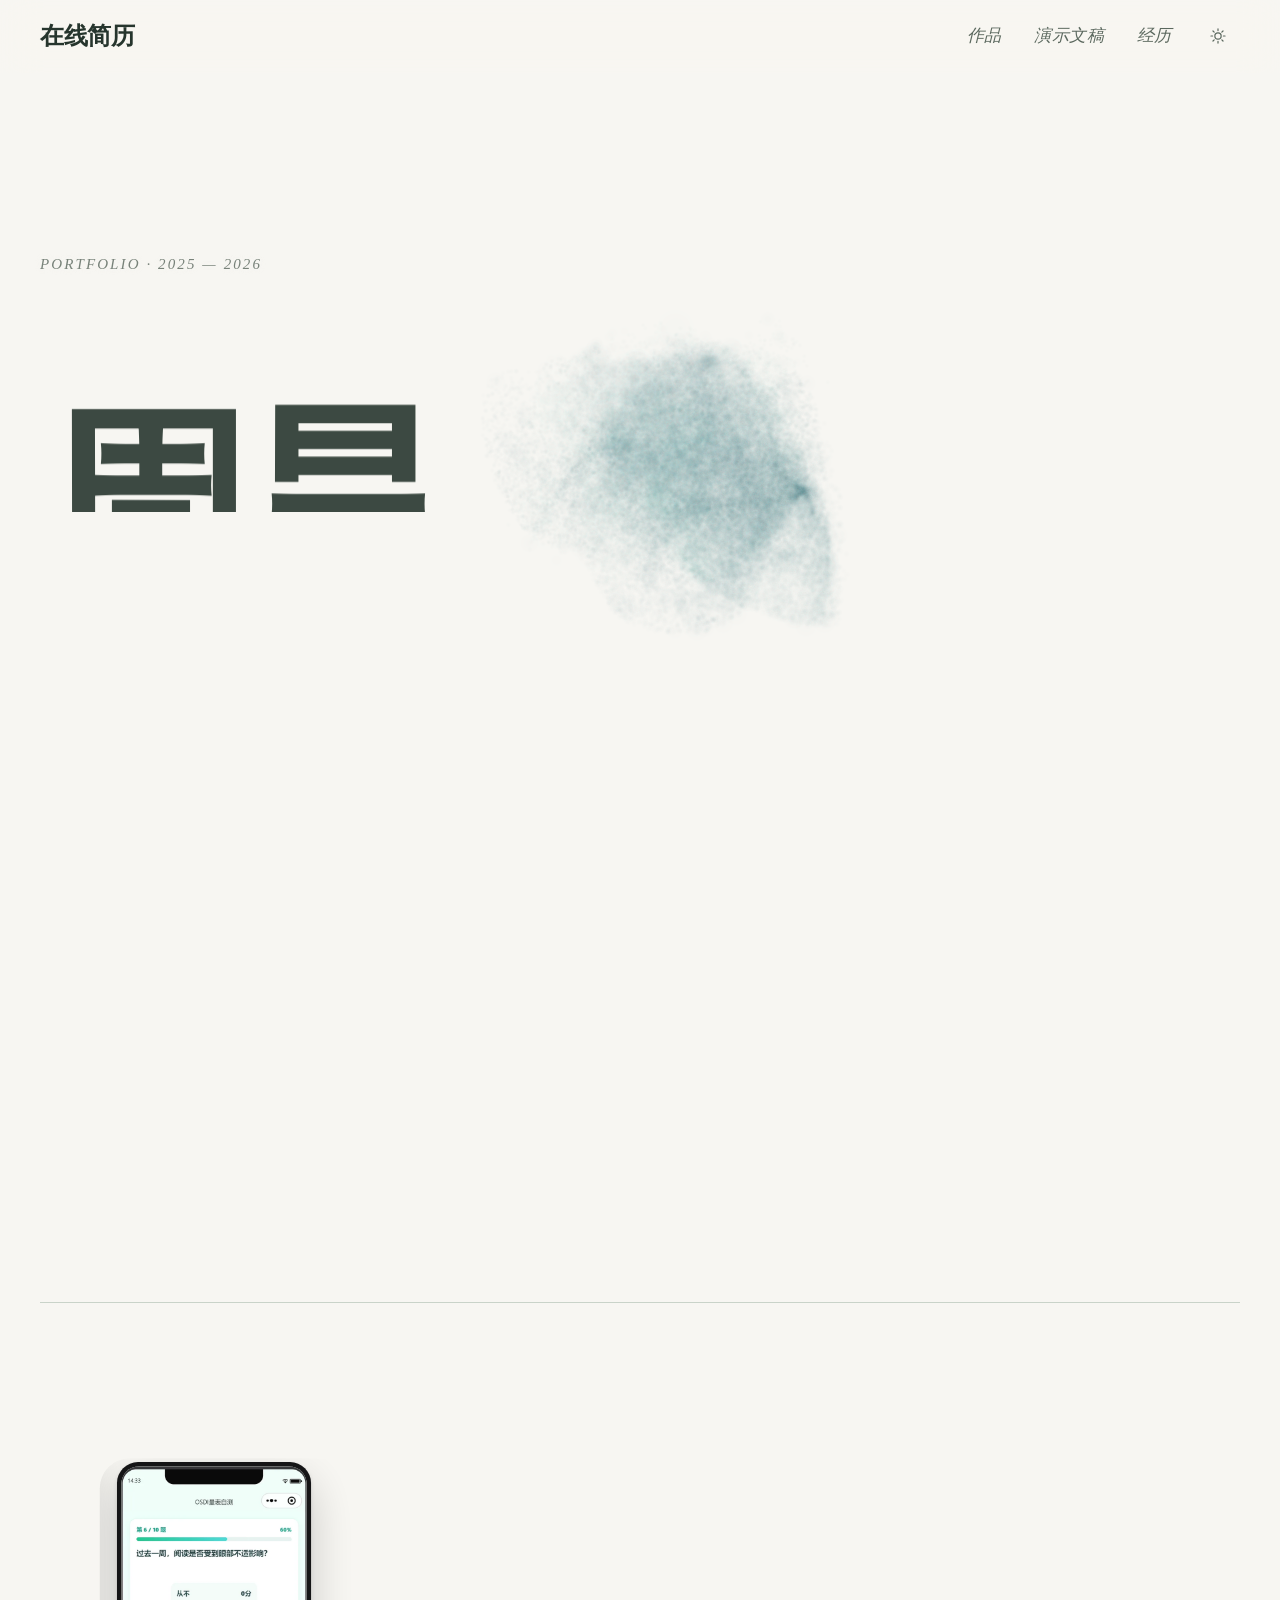
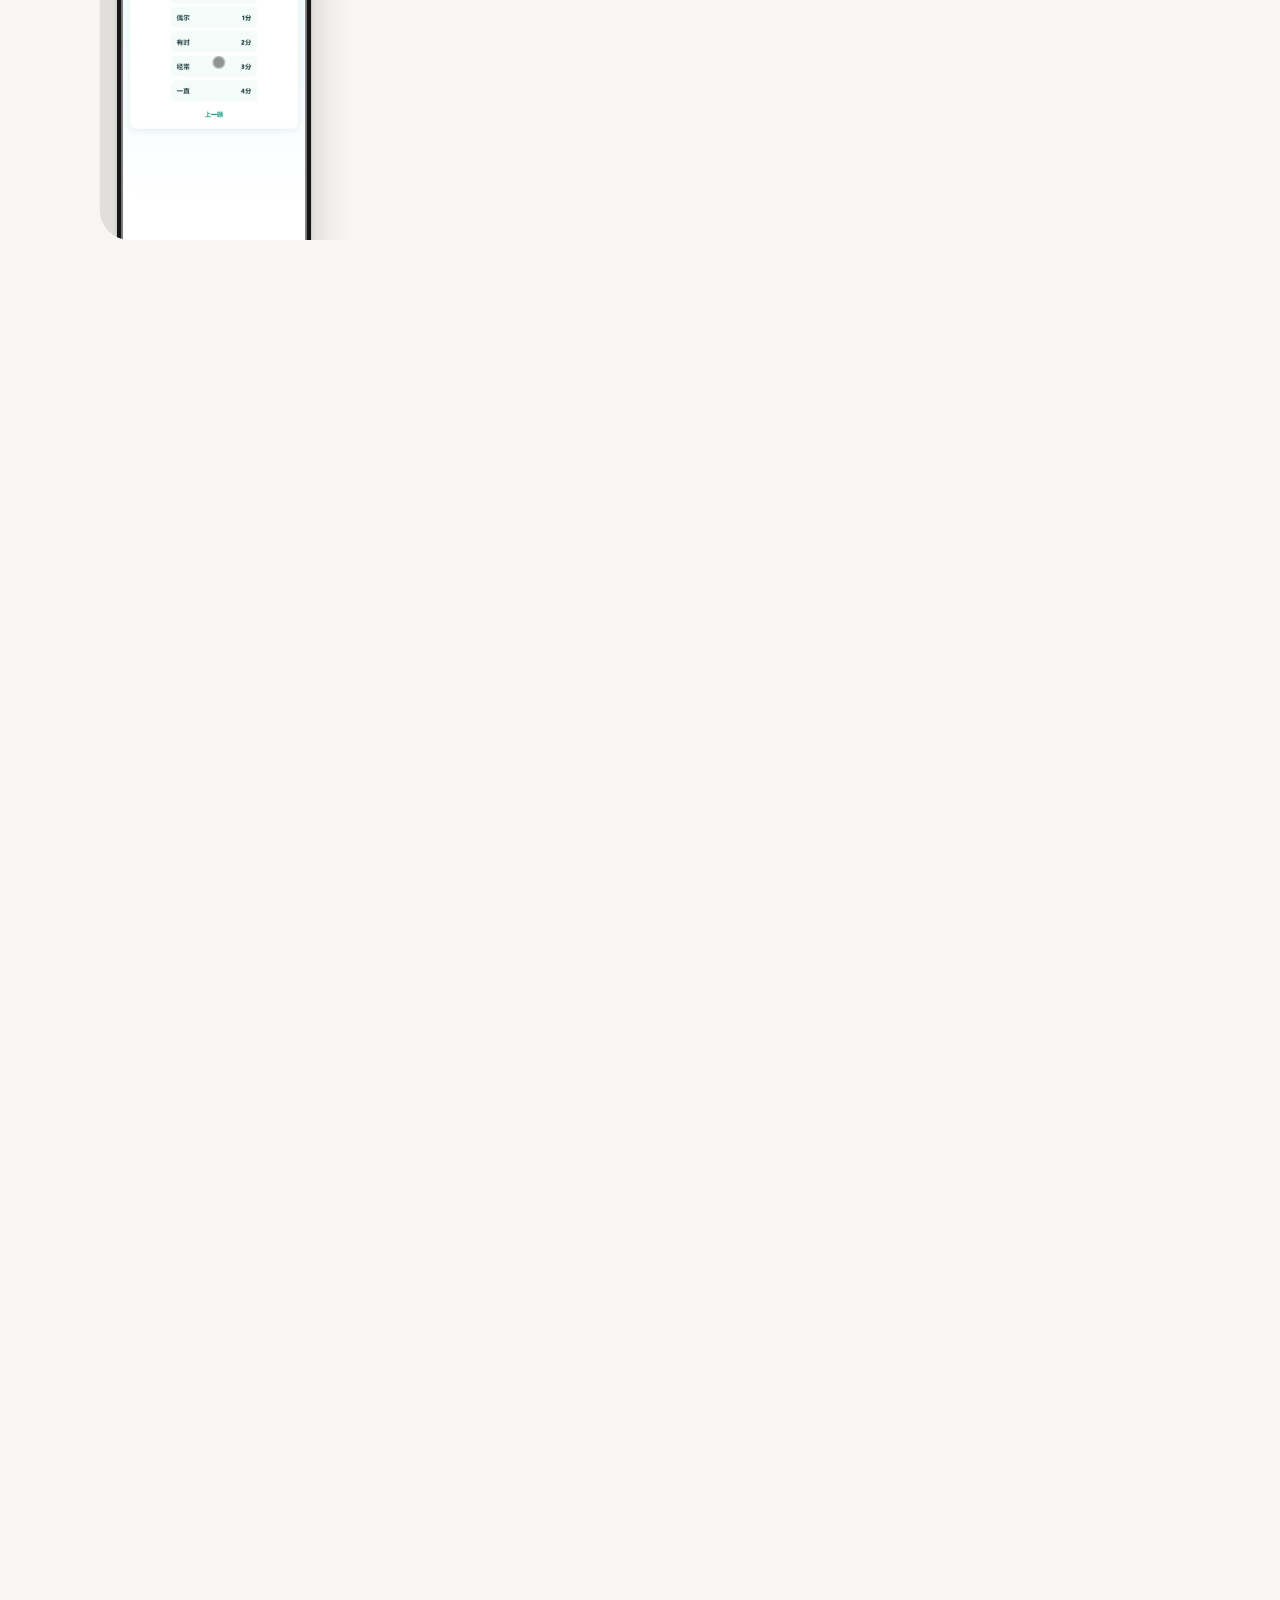
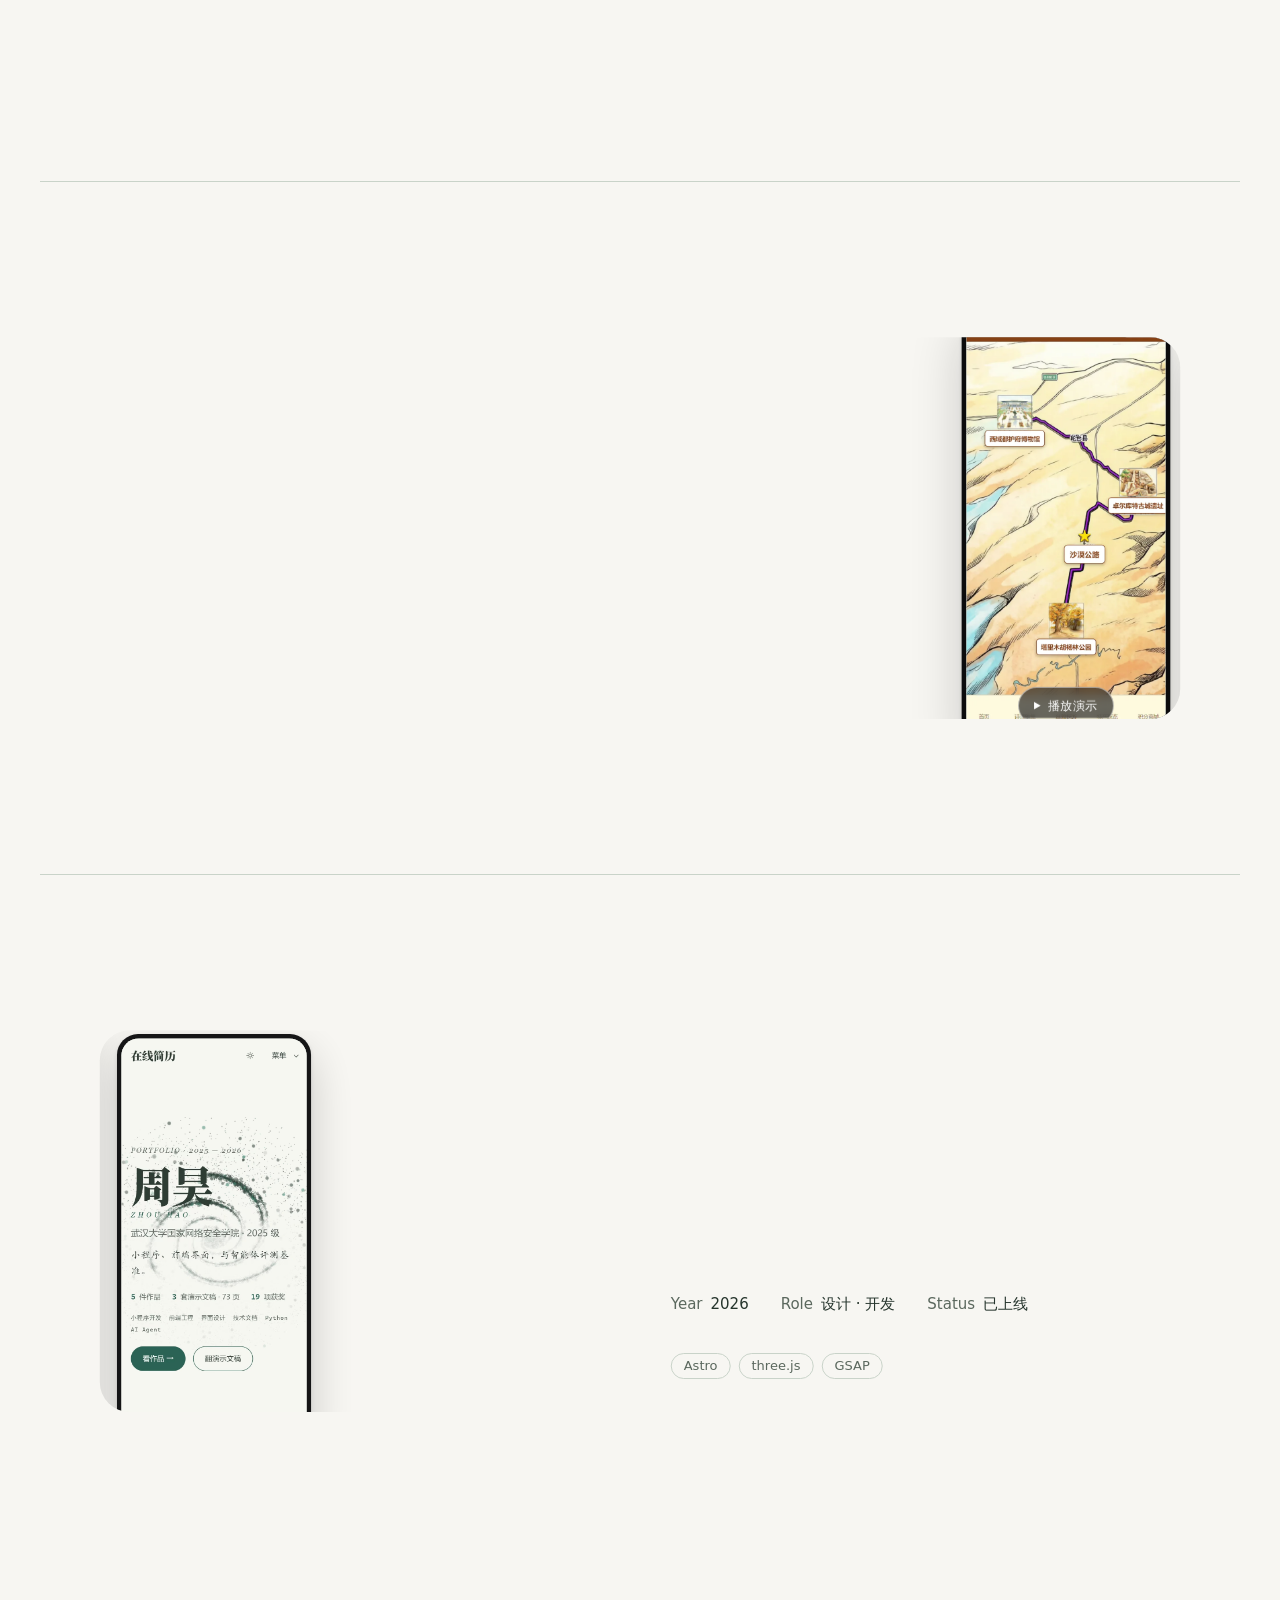
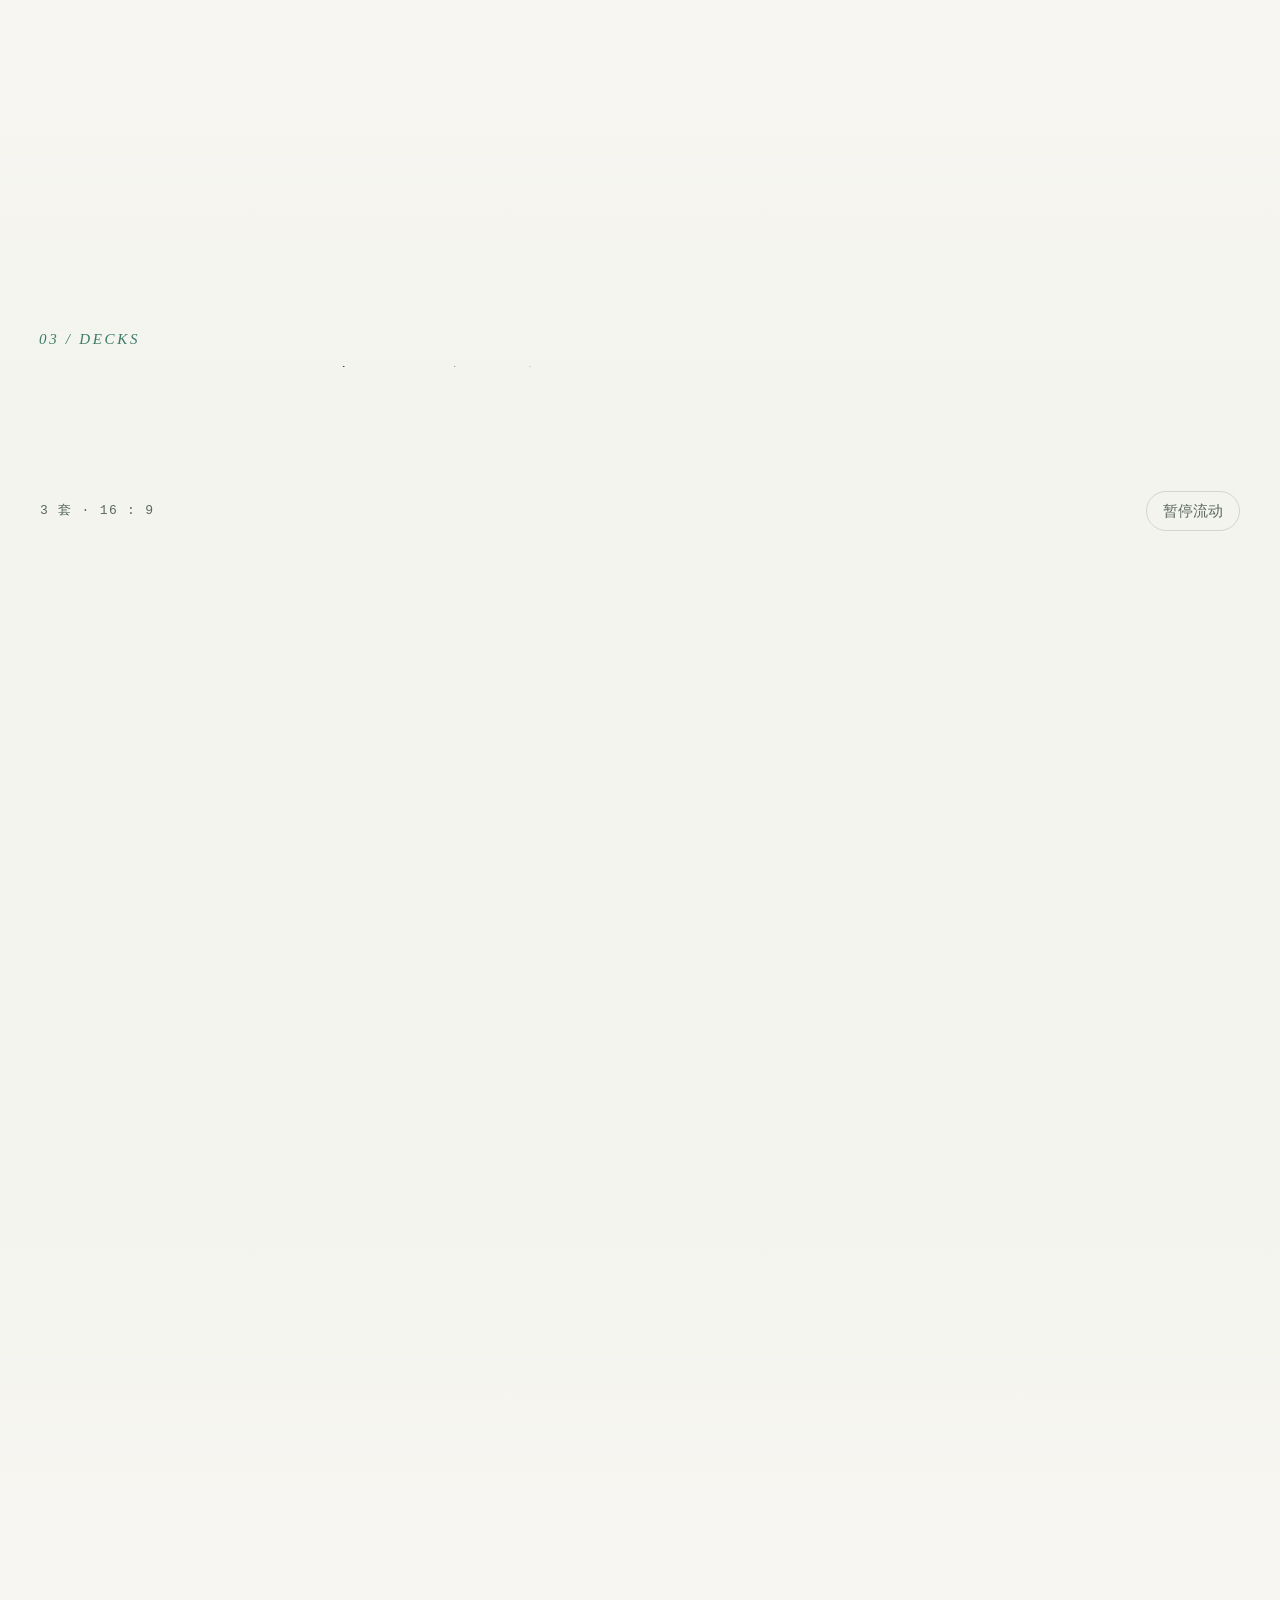
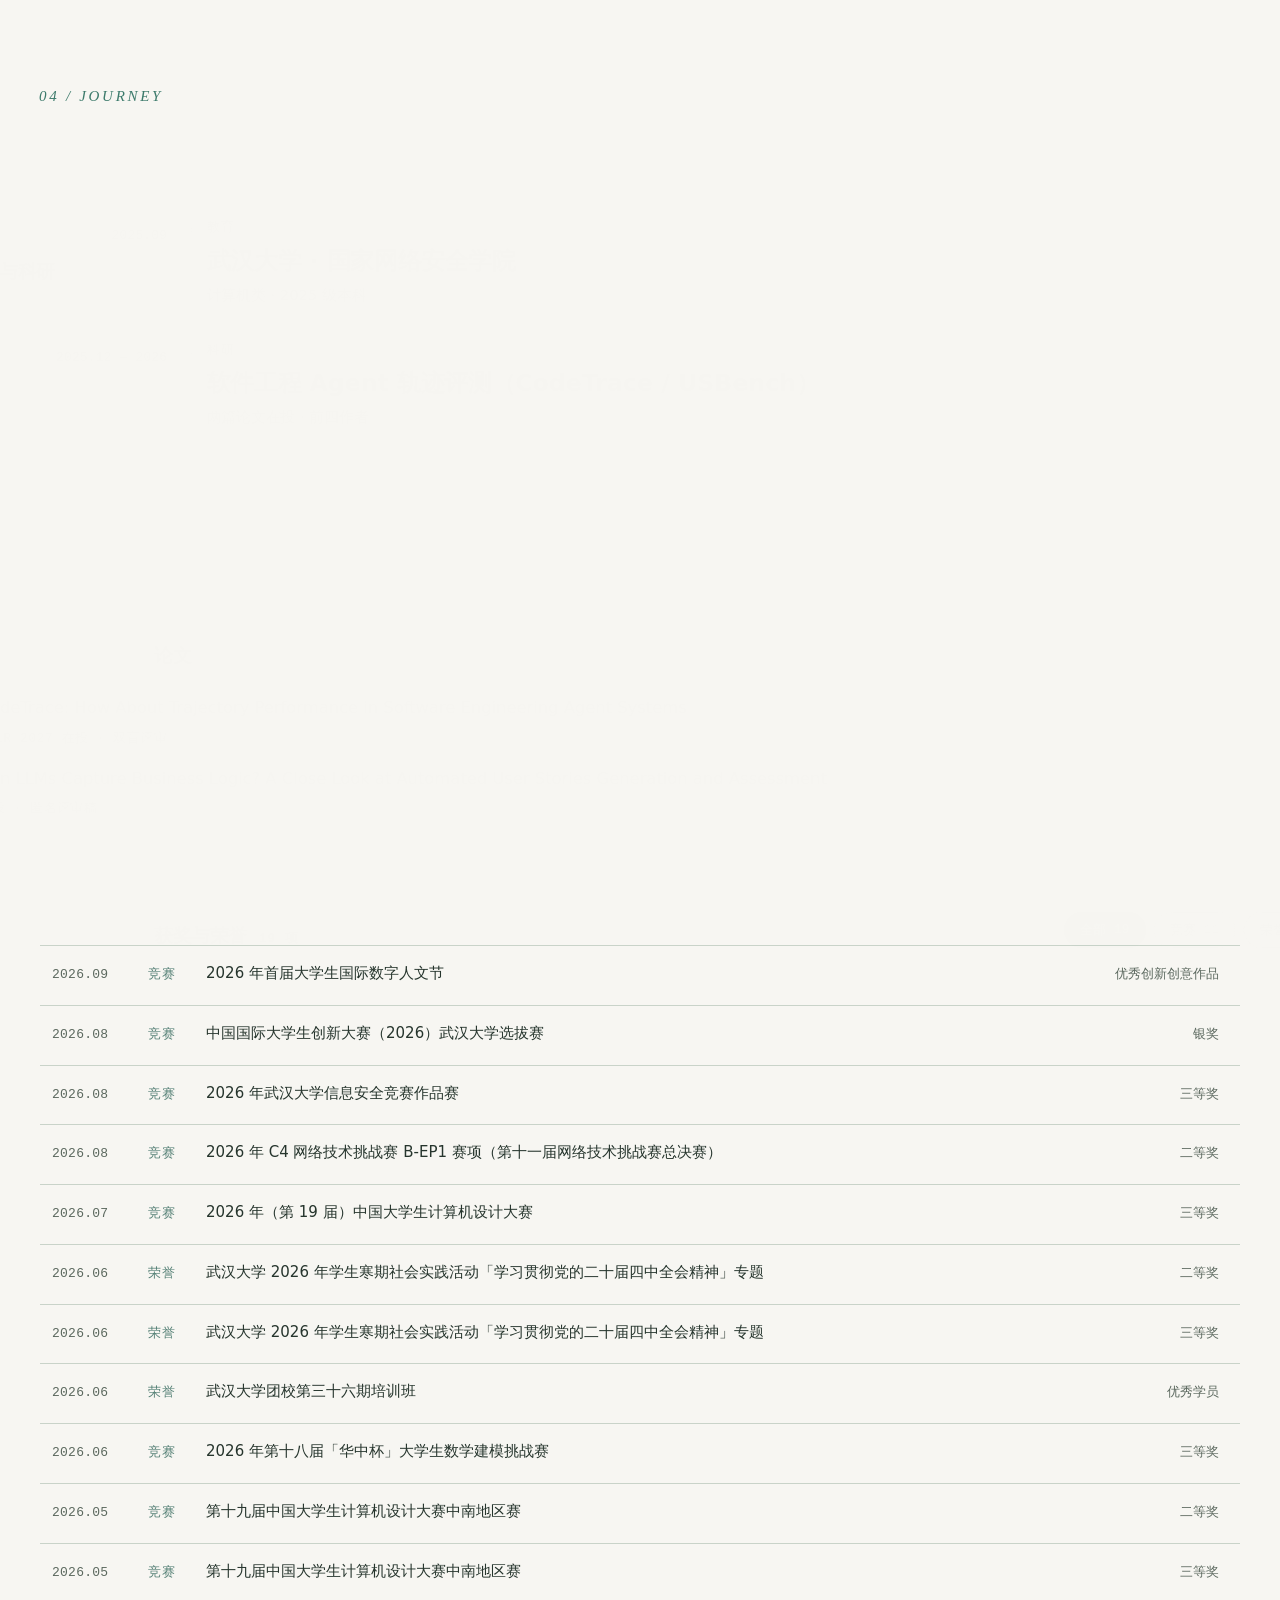
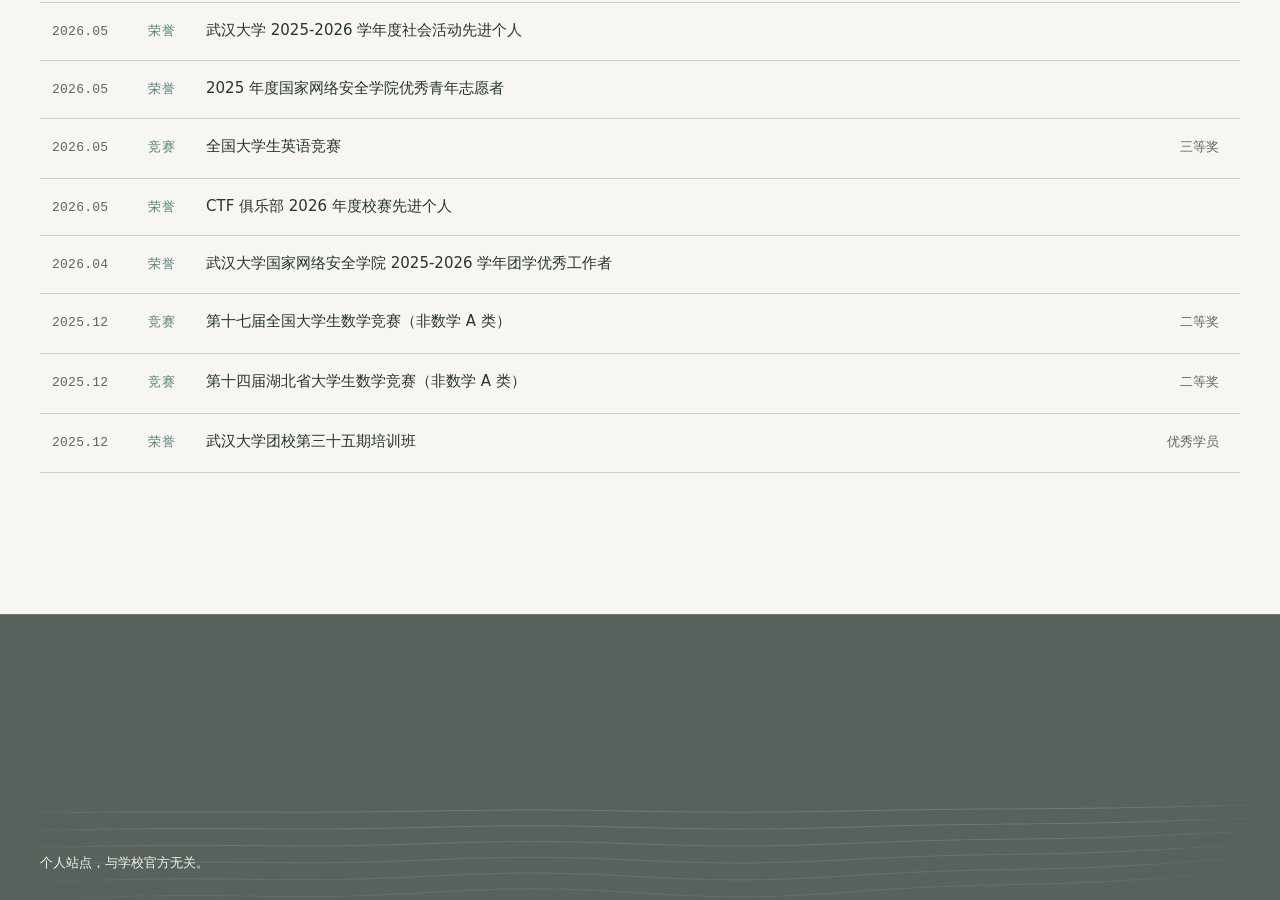
==== index.html @ a6655267 "部署 zhou-hao52.github.io" ====
<!DOCTYPE html><html lang="zh-CN"><head><meta charset="UTF-8"><meta name="viewport" content="width=device-width,initial-scale=1"><meta name="theme-color" id="theme-color" content="#F7F6F2"><!-- 浅色/深色：在样式表生效前把 data-mode 写到 <html> 上，首帧即正确，避免白闪。
     没有手动选择过就跟随系统偏好；选择结果由 src/scripts/theme.ts 写入 localStorage。 --><script>
(function () {
  var d = document.documentElement, KEY = 'portfolio:mode', m = null;
  try { m = localStorage.getItem(KEY); } catch (e) {}
  if (m !== 'light' && m !== 'dark') {
    m = (window.matchMedia && matchMedia('(prefers-color-scheme: dark)').matches) ? 'dark' : 'light';
    d.setAttribute('data-mode-auto', '');
  }
  d.dataset.mode = m;
  d.style.colorScheme = m;
  d.style.backgroundColor = m === 'dark' ? '#0b1120' : '#F7F6F2';
  var t = document.getElementById('theme-color');
  if (t) t.setAttribute('content', m === 'dark' ? '#0b1120' : '#F7F6F2');
})();
</script><title>周昊 · Zhou Hao — 在线简历</title><meta name="description" content="武汉大学国家网络安全学院 2025 级。微信小程序开发、前端实现与界面设计。"><meta name="robots" content="index, follow"><link rel="canonical" href="https://zhou-hao52.github.io/"><meta property="og:type" content="website"><meta property="og:title" content="周昊 · Zhou Hao — 在线简历"><meta property="og:description" content="武汉大学国家网络安全学院 2025 级。微信小程序开发、前端实现与界面设计。"><meta property="og:locale" content="zh_CN"><meta property="og:site_name" content="周昊 · Zhou Hao"><meta property="og:url" content="https://zhou-hao52.github.io/"><meta property="og:image" content="https://zhou-hao52.github.io/og.png"><meta property="og:image:width" content="1200"><meta property="og:image:height" content="630"><meta name="twitter:card" content="summary_large_image"><!-- 渐进增强把关：只有支持 IntersectionObserver 且未开启减少动画时才加 .js；面纱每会话只出现一次，
     4 秒内动效仍未接管就整体撤销，保证页面永远是可读文档。 --><script>
(function (d, w) {
  var r = w.matchMedia && w.matchMedia('(prefers-reduced-motion: reduce)').matches;
  if (r || typeof w.IntersectionObserver !== 'function') return;
  var h = d.documentElement;
  h.classList.add('js');
  try { if (!sessionStorage.getItem('portfolio:entered')) h.classList.add('gate'); } catch (e) {}
  setTimeout(function () { if (!h.hasAttribute('data-motion')) h.classList.remove('js', 'gate'); }, 4000);
})(document, window);
</script><link rel="icon" href="/favicon.svg?v=2" type="image/svg+xml"><link rel="stylesheet" href="/assets/index.BJKItWZT.css"></head><body data-scene="home"><canvas id="scene" aria-hidden="true"></canvas><div class="curtain" aria-hidden="true"></div><div class="progress-bar" aria-hidden="true"></div><div class="gate-veil" role="status" aria-label="正在载入"><div class="gate-inner"><p class="gate-mark">周昊</p><p class="gate-line">武汉大学国家网络安全学院</p><div class="gate-bar" aria-hidden="true"><i></i></div><p class="gate-pct" aria-hidden="true"><span>0</span>%</p></div></div><a class="skip-link" href="#main">跳到正文</a><header class="site-header"><div class="wrap header-inner"><a class="brand" href="/" aria-label="在线简历 · 首页"><strong>在线简历</strong></a><div class="header-tools"><nav class="desktop-nav" aria-label="主导航"><a class="nav-link" href="#works">作品</a><a class="nav-link" href="#decks">演示文稿</a><a class="nav-link" href="#journey">经历</a></nav><button class="mode-toggle" type="button" data-mode-toggle aria-pressed="false" aria-label="深色模式" title="切换浅色 / 深色"><svg class="i-sun" viewBox="0 0 24 24" width="18" height="18" aria-hidden="true" fill="none" stroke="currentColor" stroke-width="1.6" stroke-linecap="round"><circle cx="12" cy="12" r="4.2"></circle><path d="M12 2.6v2.2M12 19.2v2.2M2.6 12h2.2M19.2 12h2.2M5.3 5.3l1.6 1.6M17.1 17.1l1.6 1.6M18.7 5.3l-1.6 1.6M6.9 17.1l-1.6 1.6"></path></svg><svg class="i-moon" viewBox="0 0 24 24" width="18" height="18" aria-hidden="true" fill="none" stroke="currentColor" stroke-width="1.6" stroke-linejoin="round"><path d="M20 14.4A8.4 8.4 0 0 1 9.6 4a8.4 8.4 0 1 0 10.4 10.4Z"></path></svg></button><details class="mobile-menu"><summary>菜单<span class="caret" aria-hidden="true"></span></summary><nav aria-label="移动导航"><a class="nav-link" href="#works">作品</a><a class="nav-link" href="#decks">演示文稿</a><a class="nav-link" href="#journey">经历</a></nav></details></div></div></header><main id="main"><section class="hero" id="top" aria-label="首屏" data-astro-cid-lcdefpme><div class="wrap hero-inner" data-astro-cid-lcdefpme><p class="eyebrow" data-hero data-astro-cid-lcdefpme>Portfolio · 2025 — 2026</p><h1 class="mega" data-astro-cid-lcdefpme><span class="mega-line" data-astro-cid-lcdefpme><span class="mega-name" data-astro-cid-lcdefpme>周昊</span></span><span class="mega-en" data-astro-cid-lcdefpme>ZHOU HAO</span></h1><p class="hero-lead" data-hero data-astro-cid-lcdefpme>武汉大学国家网络安全学院 · 2025 级</p><p class="hero-tagline" data-split data-hero data-astro-cid-lcdefpme>小程序、前端界面，与智能体评测基准。</p><ul class="hero-facts" data-hero data-astro-cid-lcdefpme><li data-astro-cid-lcdefpme><span class="mono" data-astro-cid-lcdefpme>5</span> 件作品</li><li data-astro-cid-lcdefpme><span class="mono" data-astro-cid-lcdefpme>3</span> 套演示文稿 · 73 页</li><li data-astro-cid-lcdefpme><span class="mono" data-astro-cid-lcdefpme>19</span> 项获奖</li></ul><p class="hero-stack mono" data-hero data-astro-cid-lcdefpme><span data-astro-cid-lcdefpme>小程序开发</span><span data-astro-cid-lcdefpme>前端工程</span><span data-astro-cid-lcdefpme>界面设计</span><span data-astro-cid-lcdefpme>技术文档</span><span data-astro-cid-lcdefpme>Python</span><span data-astro-cid-lcdefpme>AI Agent</span></p><div class="hero-actions" data-hero data-astro-cid-lcdefpme><a class="button primary" href="#works" data-magnet data-astro-cid-lcdefpme><span class="mag-in" data-astro-cid-lcdefpme>看作品 →</span></a><a class="button secondary" href="#decks" data-magnet data-astro-cid-lcdefpme><span class="mag-in" data-astro-cid-lcdefpme>翻演示文稿</span></a></div></div><p class="scroll-cue" data-hero aria-hidden="true" data-astro-cid-lcdefpme><span class="mono" data-astro-cid-lcdefpme>SCROLL</span> · 向下</p></section><section class="chapter" id="works" aria-labelledby="works-title" data-astro-cid-lcdefpme><div class="wrap" data-astro-cid-lcdefpme><header class="sec-head" data-astro-cid-lcdefpme><span class="idx" data-astro-cid-lcdefpme>02 / SELECTED WORKS</span><div data-astro-cid-lcdefpme><h2 id="works-title" data-split data-astro-cid-lcdefpme>项目<span class="accent" data-astro-cid-lcdefpme>实践</span></h2><p class="sec-lead" data-astro-cid-lcdefpme>四款微信小程序与一个在线简历站点，覆盖医疗、人文、文旅与前端工程。</p></div></header><div class="works-stage" data-astro-cid-lcdefpme><ol class="work-list" data-astro-cid-lcdefpme><li class="work-row" data-astro-cid-lcdefpme><div class="work-media" data-mask data-tilt data-astro-cid-lcdefpme><div class="phones" data-astro-cid-lcdefpme><div class="phone" data-phone data-astro-cid-lcdefpme><div class="scr" data-astro-cid-lcdefpme><video preload="none" playsinline muted loop poster="/video/ganyan.poster.webp" width="540" height="960" aria-label="智诊干眼 演示视频" data-astro-cid-lcdefpme><source src="/video/ganyan.mp4" type="video/mp4" data-astro-cid-lcdefpme></video><button class="play" type="button" data-play data-astro-cid-lcdefpme><span class="tri" aria-hidden="true" data-astro-cid-lcdefpme></span>播放演示</button></div></div><div class="phone p2" aria-hidden="true" data-astro-cid-lcdefpme><div class="scr" data-astro-cid-lcdefpme><img src="/video/ganyan.poster-b.webp" alt="" width="540" height="960" loading="lazy" decoding="async" data-astro-cid-lcdefpme></div></div></div></div><div class="work-body" data-astro-cid-lcdefpme><p class="work-num mono" data-astro-cid-lcdefpme>01 <span class="muted" data-astro-cid-lcdefpme>/ 05</span></p><h3 class="work-title" data-astro-cid-lcdefpme>智诊干眼<span class="en" data-astro-cid-lcdefpme>Dry Eye</span></h3><p class="work-sum" data-astro-cid-lcdefpme>面向干眼症自查的微信小程序：将临床量表拆成分步问答，答完生成评估报告与用眼建议。</p><dl class="work-meta" data-astro-cid-lcdefpme><div data-astro-cid-lcdefpme><dt data-astro-cid-lcdefpme>Year</dt><dd data-astro-cid-lcdefpme>2026</dd></div><div data-astro-cid-lcdefpme><dt data-astro-cid-lcdefpme>Role</dt><dd data-astro-cid-lcdefpme>小程序开发 · 界面设计</dd></div><div data-astro-cid-lcdefpme><dt data-astro-cid-lcdefpme>Status</dt><dd data-astro-cid-lcdefpme>未公开</dd></div></dl><ul class="work-tags" data-astro-cid-lcdefpme><li data-astro-cid-lcdefpme><span class="chip" data-astro-cid-lcdefpme>微信小程序</span></li><li data-astro-cid-lcdefpme><span class="chip" data-astro-cid-lcdefpme>WXML / WXSS</span></li><li data-astro-cid-lcdefpme><span class="chip" data-astro-cid-lcdefpme>AI 问诊</span></li></ul></div></li><li class="work-row" data-astro-cid-lcdefpme><div class="work-media" data-mask data-tilt data-astro-cid-lcdefpme><div class="phones" data-astro-cid-lcdefpme><div class="phone" data-phone data-astro-cid-lcdefpme><div class="scr" data-astro-cid-lcdefpme><video preload="none" playsinline muted loop poster="/video/konghou.poster.webp" width="540" height="960" aria-label="诗乐共生 演示视频" data-astro-cid-lcdefpme><source src="/video/konghou.mp4" type="video/mp4" data-astro-cid-lcdefpme></video><button class="play" type="button" data-play data-astro-cid-lcdefpme><span class="tri" aria-hidden="true" data-astro-cid-lcdefpme></span>播放演示</button></div></div><div class="phone p2" aria-hidden="true" data-astro-cid-lcdefpme><div class="scr" data-astro-cid-lcdefpme><img src="/video/konghou.poster-b.webp" alt="" width="540" height="960" loading="lazy" decoding="async" data-astro-cid-lcdefpme></div></div></div></div><div class="work-body" data-astro-cid-lcdefpme><p class="work-num mono" data-astro-cid-lcdefpme>02 <span class="muted" data-astro-cid-lcdefpme>/ 05</span></p><h3 class="work-title" data-astro-cid-lcdefpme>诗乐共生<span class="en" data-astro-cid-lcdefpme>Poetry &amp; Music</span></h3><p class="work-sum" data-astro-cid-lcdefpme>以《李凭箜篌引》为文本对象的数字人文小程序：全诗逐句注解、箜篌音色试听与配图，按阅读节奏分段呈现。</p><dl class="work-meta" data-astro-cid-lcdefpme><div data-astro-cid-lcdefpme><dt data-astro-cid-lcdefpme>Year</dt><dd data-astro-cid-lcdefpme>2026</dd></div><div data-astro-cid-lcdefpme><dt data-astro-cid-lcdefpme>Role</dt><dd data-astro-cid-lcdefpme>小程序开发 · 视觉设计</dd></div><div data-astro-cid-lcdefpme><dt data-astro-cid-lcdefpme>Status</dt><dd data-astro-cid-lcdefpme>未公开</dd></div></dl><ul class="work-tags" data-astro-cid-lcdefpme><li data-astro-cid-lcdefpme><span class="chip" data-astro-cid-lcdefpme>微信小程序</span></li><li data-astro-cid-lcdefpme><span class="chip" data-astro-cid-lcdefpme>WXML / WXSS</span></li><li data-astro-cid-lcdefpme><span class="chip" data-astro-cid-lcdefpme>音频与插画</span></li></ul></div></li><li class="work-row" data-astro-cid-lcdefpme><div class="work-media" data-mask data-tilt data-astro-cid-lcdefpme><div class="phones" data-astro-cid-lcdefpme><div class="phone" data-phone data-astro-cid-lcdefpme><div class="scr" data-astro-cid-lcdefpme><video preload="none" playsinline muted loop poster="/video/xiake.poster.webp" width="540" height="960" aria-label="霞客同行 演示视频" data-astro-cid-lcdefpme><source src="/video/xiake.mp4" type="video/mp4" data-astro-cid-lcdefpme></video><button class="play" type="button" data-play data-astro-cid-lcdefpme><span class="tri" aria-hidden="true" data-astro-cid-lcdefpme></span>播放演示</button></div></div><div class="phone p2" aria-hidden="true" data-astro-cid-lcdefpme><div class="scr" data-astro-cid-lcdefpme><img src="/video/xiake.poster-b.webp" alt="" width="540" height="960" loading="lazy" decoding="async" data-astro-cid-lcdefpme></div></div></div></div><div class="work-body" data-astro-cid-lcdefpme><p class="work-num mono" data-astro-cid-lcdefpme>03 <span class="muted" data-astro-cid-lcdefpme>/ 05</span></p><h3 class="work-title" data-astro-cid-lcdefpme>霞客同行<span class="en" data-astro-cid-lcdefpme>Xiake</span></h3><p class="work-sum" data-astro-cid-lcdefpme>徐霞客行迹的地图化整理：将游记中的地点与路线落到地图上，支持按行程浏览原文并记录到访。</p><dl class="work-meta" data-astro-cid-lcdefpme><div data-astro-cid-lcdefpme><dt data-astro-cid-lcdefpme>Year</dt><dd data-astro-cid-lcdefpme>2026</dd></div><div data-astro-cid-lcdefpme><dt data-astro-cid-lcdefpme>Role</dt><dd data-astro-cid-lcdefpme>小程序开发 · 地图与内容结构</dd></div><div data-astro-cid-lcdefpme><dt data-astro-cid-lcdefpme>Status</dt><dd data-astro-cid-lcdefpme>未公开</dd></div></dl><ul class="work-tags" data-astro-cid-lcdefpme><li data-astro-cid-lcdefpme><span class="chip" data-astro-cid-lcdefpme>微信小程序</span></li><li data-astro-cid-lcdefpme><span class="chip" data-astro-cid-lcdefpme>地图组件</span></li><li data-astro-cid-lcdefpme><span class="chip" data-astro-cid-lcdefpme>内容结构化</span></li></ul></div></li><li class="work-row" data-astro-cid-lcdefpme><div class="work-media" data-mask data-tilt data-astro-cid-lcdefpme><div class="phones" data-astro-cid-lcdefpme><div class="phone" data-phone data-astro-cid-lcdefpme><div class="scr" data-astro-cid-lcdefpme><video preload="none" playsinline muted loop poster="/video/luntai.poster.webp" width="540" height="960" aria-label="丝路轮台 演示视频" data-astro-cid-lcdefpme><source src="/video/luntai.mp4" type="video/mp4" data-astro-cid-lcdefpme></video><button class="play" type="button" data-play data-astro-cid-lcdefpme><span class="tri" aria-hidden="true" data-astro-cid-lcdefpme></span>播放演示</button></div></div><div class="phone p2" aria-hidden="true" data-astro-cid-lcdefpme><div class="scr" data-astro-cid-lcdefpme><img src="/video/luntai.poster-b.webp" alt="" width="540" height="960" loading="lazy" decoding="async" data-astro-cid-lcdefpme></div></div></div></div><div class="work-body" data-astro-cid-lcdefpme><p class="work-num mono" data-astro-cid-lcdefpme>04 <span class="muted" data-astro-cid-lcdefpme>/ 05</span></p><h3 class="work-title" data-astro-cid-lcdefpme>丝路轮台<span class="en" data-astro-cid-lcdefpme>Silk Road Luntai</span></h3><p class="work-sum" data-astro-cid-lcdefpme>胡杨林景区导览小程序：服务区、游览路线与本地物产收在同一个入口，按到访场景组织信息。</p><dl class="work-meta" data-astro-cid-lcdefpme><div data-astro-cid-lcdefpme><dt data-astro-cid-lcdefpme>Year</dt><dd data-astro-cid-lcdefpme>2026</dd></div><div data-astro-cid-lcdefpme><dt data-astro-cid-lcdefpme>Role</dt><dd data-astro-cid-lcdefpme>小程序开发 · 界面设计</dd></div><div data-astro-cid-lcdefpme><dt data-astro-cid-lcdefpme>Status</dt><dd data-astro-cid-lcdefpme>未公开</dd></div></dl><ul class="work-tags" data-astro-cid-lcdefpme><li data-astro-cid-lcdefpme><span class="chip" data-astro-cid-lcdefpme>微信小程序</span></li><li data-astro-cid-lcdefpme><span class="chip" data-astro-cid-lcdefpme>WXML / WXSS</span></li><li data-astro-cid-lcdefpme><span class="chip" data-astro-cid-lcdefpme>导览交互</span></li></ul></div></li><li class="work-row" data-astro-cid-lcdefpme><div class="work-media" data-mask data-tilt data-astro-cid-lcdefpme><div class="phones" data-astro-cid-lcdefpme><div class="phone" data-phone data-astro-cid-lcdefpme><div class="scr" data-astro-cid-lcdefpme><picture class="shot shot-dark" data-astro-cid-lcdefpme><source type="image/avif" srcset="/img/works/portfolio-dark-640.avif?v=2 640w, /img/works/portfolio-dark-1200.avif?v=2 1200w" sizes="(max-width:900px) 60vw, 26vw" data-astro-cid-lcdefpme><img src="/img/works/portfolio-dark-1200.webp?v=2" alt="本站首屏截图（深色）" width="780" height="1688" loading="lazy" decoding="async" data-astro-cid-lcdefpme></picture><picture class="shot shot-light" aria-hidden="true" data-astro-cid-lcdefpme><source type="image/avif" srcset="/img/works/portfolio-light-640.avif?v=2 640w, /img/works/portfolio-light-1200.avif?v=2 1200w" sizes="(max-width:900px) 60vw, 26vw" data-astro-cid-lcdefpme><img src="/img/works/portfolio-light-1200.webp?v=2" alt="" width="780" height="1688" loading="lazy" decoding="async" data-astro-cid-lcdefpme></picture></div></div><div class="phone p2" aria-hidden="true" data-astro-cid-lcdefpme><div class="scr" data-astro-cid-lcdefpme><picture data-astro-cid-lcdefpme><source type="image/avif" srcset="/img/works/portfolio-light-640.avif?v=2 640w, /img/works/portfolio-light-1200.avif?v=2 1200w" sizes="(max-width:900px) 60vw, 26vw" data-astro-cid-lcdefpme><img src="/img/works/portfolio-light-1200.webp?v=2" alt="本站首屏截图（浅色）" width="780" height="1688" loading="lazy" decoding="async" data-astro-cid-lcdefpme></picture></div></div></div></div><div class="work-body" data-astro-cid-lcdefpme><p class="work-num mono" data-astro-cid-lcdefpme>05 <span class="muted" data-astro-cid-lcdefpme>/ 05</span></p><h3 class="work-title" data-astro-cid-lcdefpme>本站<span class="en" data-astro-cid-lcdefpme>This Site</span></h3><p class="work-sum" data-astro-cid-lcdefpme>个人在线简历站点：以 WebGL 粒子场为背景，滚动驱动章节形态，提供浅色与深色两套主题。</p><dl class="work-meta" data-astro-cid-lcdefpme><div data-astro-cid-lcdefpme><dt data-astro-cid-lcdefpme>Year</dt><dd data-astro-cid-lcdefpme>2026</dd></div><div data-astro-cid-lcdefpme><dt data-astro-cid-lcdefpme>Role</dt><dd data-astro-cid-lcdefpme>设计 · 开发</dd></div><div data-astro-cid-lcdefpme><dt data-astro-cid-lcdefpme>Status</dt><dd data-astro-cid-lcdefpme>已上线</dd></div></dl><ul class="work-tags" data-astro-cid-lcdefpme><li data-astro-cid-lcdefpme><span class="chip" data-astro-cid-lcdefpme>Astro</span></li><li data-astro-cid-lcdefpme><span class="chip" data-astro-cid-lcdefpme>three.js</span></li><li data-astro-cid-lcdefpme><span class="chip" data-astro-cid-lcdefpme>GSAP</span></li></ul></div></li></ol></div></div></section><section class="chapter chapter-tint" id="decks" aria-labelledby="decks-title" data-astro-cid-lcdefpme><div class="wrap" data-astro-cid-lcdefpme><header class="sec-head" data-astro-cid-lcdefpme><span class="idx" data-astro-cid-lcdefpme>03 / DECKS</span><div data-astro-cid-lcdefpme><h2 id="decks-title" data-split data-astro-cid-lcdefpme>演示<span class="accent" data-astro-cid-lcdefpme>文稿</span></h2><p class="sec-lead" data-astro-cid-lcdefpme>竞赛答辩、项目申报与课程展示，三套共 73 页。</p></div></header></div><div class="mq-toolbar" data-astro-cid-fxy4fcd3><div class="wrap" data-astro-cid-fxy4fcd3><p class="mq-total mono" data-astro-cid-fxy4fcd3>3 套 · 16 : 9</p><button class="mq-pause" type="button" data-mq-pause aria-pressed="false" data-astro-cid-fxy4fcd3>暂停流动</button></div></div><div class="deck-marquee" data-marquee data-astro-cid-fxy4fcd3><div class="mq-row" data-dir="fwd" style="--n:17" data-astro-cid-fxy4fcd3><div class="mq-label" data-astro-cid-fxy4fcd3><div class="wrap" data-astro-cid-fxy4fcd3><span class="mq-title" data-astro-cid-fxy4fcd3>榫卯花都 华韵巡寰</span><span class="mq-en" data-astro-cid-fxy4fcd3>Sunmao</span><span class="mq-count mono" data-astro-cid-fxy4fcd3>17 页</span></div></div><ul class="mq-track" role="list" data-astro-cid-fxy4fcd3><li class="mq-card" data-astro-cid-fxy4fcd3><img src="/decks/sunmao/t/01.webp" alt="榫卯花都 华韵巡寰 第 1 页" width="480" height="270" loading="lazy" decoding="async" fetchpriority="auto" data-astro-cid-fxy4fcd3></li><li class="mq-card" data-astro-cid-fxy4fcd3><img src="/decks/sunmao/t/02.webp" alt="榫卯花都 华韵巡寰 第 2 页" width="480" height="270" loading="lazy" decoding="async" fetchpriority="auto" data-astro-cid-fxy4fcd3></li><li class="mq-card" data-astro-cid-fxy4fcd3><img src="/decks/sunmao/t/03.webp" alt="榫卯花都 华韵巡寰 第 3 页" width="480" height="270" loading="lazy" decoding="async" fetchpriority="auto" data-astro-cid-fxy4fcd3></li><li class="mq-card" data-astro-cid-fxy4fcd3><img src="/decks/sunmao/t/04.webp" alt="榫卯花都 华韵巡寰 第 4 页" width="480" height="270" loading="lazy" decoding="async" fetchpriority="auto" data-astro-cid-fxy4fcd3></li><li class="mq-card" data-astro-cid-fxy4fcd3><img src="/decks/sunmao/t/05.webp" alt="榫卯花都 华韵巡寰 第 5 页" width="480" height="270" loading="lazy" decoding="async" fetchpriority="auto" data-astro-cid-fxy4fcd3></li><li class="mq-card" data-astro-cid-fxy4fcd3><img src="/decks/sunmao/t/06.webp" alt="榫卯花都 华韵巡寰 第 6 页" width="480" height="270" loading="lazy" decoding="async" fetchpriority="auto" data-astro-cid-fxy4fcd3></li><li class="mq-card" data-astro-cid-fxy4fcd3><img src="/decks/sunmao/t/07.webp" alt="榫卯花都 华韵巡寰 第 7 页" width="480" height="270" loading="lazy" decoding="async" fetchpriority="auto" data-astro-cid-fxy4fcd3></li><li class="mq-card" data-astro-cid-fxy4fcd3><img src="/decks/sunmao/t/08.webp" alt="榫卯花都 华韵巡寰 第 8 页" width="480" height="270" loading="lazy" decoding="async" fetchpriority="auto" data-astro-cid-fxy4fcd3></li><li class="mq-card" data-astro-cid-fxy4fcd3><img src="/decks/sunmao/t/09.webp" alt="榫卯花都 华韵巡寰 第 9 页" width="480" height="270" loading="lazy" decoding="async" fetchpriority="auto" data-astro-cid-fxy4fcd3></li><li class="mq-card" data-astro-cid-fxy4fcd3><img src="/decks/sunmao/t/10.webp" alt="榫卯花都 华韵巡寰 第 10 页" width="480" height="270" loading="lazy" decoding="async" fetchpriority="auto" data-astro-cid-fxy4fcd3></li><li class="mq-card" data-astro-cid-fxy4fcd3><img src="/decks/sunmao/t/11.webp" alt="榫卯花都 华韵巡寰 第 11 页" width="480" height="270" loading="lazy" decoding="async" fetchpriority="auto" data-astro-cid-fxy4fcd3></li><li class="mq-card" data-astro-cid-fxy4fcd3><img src="/decks/sunmao/t/12.webp" alt="榫卯花都 华韵巡寰 第 12 页" width="480" height="270" loading="lazy" decoding="async" fetchpriority="auto" data-astro-cid-fxy4fcd3></li><li class="mq-card" data-astro-cid-fxy4fcd3><img src="/decks/sunmao/t/13.webp" alt="榫卯花都 华韵巡寰 第 13 页" width="480" height="270" loading="lazy" decoding="async" fetchpriority="auto" data-astro-cid-fxy4fcd3></li><li class="mq-card" data-astro-cid-fxy4fcd3><img src="/decks/sunmao/t/14.webp" alt="榫卯花都 华韵巡寰 第 14 页" width="480" height="270" loading="lazy" decoding="async" fetchpriority="auto" data-astro-cid-fxy4fcd3></li><li class="mq-card" data-astro-cid-fxy4fcd3><img src="/decks/sunmao/t/15.webp" alt="榫卯花都 华韵巡寰 第 15 页" width="480" height="270" loading="lazy" decoding="async" fetchpriority="auto" data-astro-cid-fxy4fcd3></li><li class="mq-card" data-astro-cid-fxy4fcd3><img src="/decks/sunmao/t/16.webp" alt="榫卯花都 华韵巡寰 第 16 页" width="480" height="270" loading="lazy" decoding="async" fetchpriority="auto" data-astro-cid-fxy4fcd3></li><li class="mq-card" data-astro-cid-fxy4fcd3><img src="/decks/sunmao/t/17.webp" alt="榫卯花都 华韵巡寰 第 17 页" width="480" height="270" loading="lazy" decoding="async" fetchpriority="auto" data-astro-cid-fxy4fcd3></li><li class="mq-card" aria-hidden="true" data-astro-cid-fxy4fcd3><img src="/decks/sunmao/t/01.webp" alt width="480" height="270" loading="lazy" decoding="async" fetchpriority="low" data-astro-cid-fxy4fcd3></li><li class="mq-card" aria-hidden="true" data-astro-cid-fxy4fcd3><img src="/decks/sunmao/t/02.webp" alt width="480" height="270" loading="lazy" decoding="async" fetchpriority="low" data-astro-cid-fxy4fcd3></li><li class="mq-card" aria-hidden="true" data-astro-cid-fxy4fcd3><img src="/decks/sunmao/t/03.webp" alt width="480" height="270" loading="lazy" decoding="async" fetchpriority="low" data-astro-cid-fxy4fcd3></li><li class="mq-card" aria-hidden="true" data-astro-cid-fxy4fcd3><img src="/decks/sunmao/t/04.webp" alt width="480" height="270" loading="lazy" decoding="async" fetchpriority="low" data-astro-cid-fxy4fcd3></li><li class="mq-card" aria-hidden="true" data-astro-cid-fxy4fcd3><img src="/decks/sunmao/t/05.webp" alt width="480" height="270" loading="lazy" decoding="async" fetchpriority="low" data-astro-cid-fxy4fcd3></li><li class="mq-card" aria-hidden="true" data-astro-cid-fxy4fcd3><img src="/decks/sunmao/t/06.webp" alt width="480" height="270" loading="lazy" decoding="async" fetchpriority="low" data-astro-cid-fxy4fcd3></li><li class="mq-card" aria-hidden="true" data-astro-cid-fxy4fcd3><img src="/decks/sunmao/t/07.webp" alt width="480" height="270" loading="lazy" decoding="async" fetchpriority="low" data-astro-cid-fxy4fcd3></li><li class="mq-card" aria-hidden="true" data-astro-cid-fxy4fcd3><img src="/decks/sunmao/t/08.webp" alt width="480" height="270" loading="lazy" decoding="async" fetchpriority="low" data-astro-cid-fxy4fcd3></li><li class="mq-card" aria-hidden="true" data-astro-cid-fxy4fcd3><img src="/decks/sunmao/t/09.webp" alt width="480" height="270" loading="lazy" decoding="async" fetchpriority="low" data-astro-cid-fxy4fcd3></li><li class="mq-card" aria-hidden="true" data-astro-cid-fxy4fcd3><img src="/decks/sunmao/t/10.webp" alt width="480" height="270" loading="lazy" decoding="async" fetchpriority="low" data-astro-cid-fxy4fcd3></li><li class="mq-card" aria-hidden="true" data-astro-cid-fxy4fcd3><img src="/decks/sunmao/t/11.webp" alt width="480" height="270" loading="lazy" decoding="async" fetchpriority="low" data-astro-cid-fxy4fcd3></li><li class="mq-card" aria-hidden="true" data-astro-cid-fxy4fcd3><img src="/decks/sunmao/t/12.webp" alt width="480" height="270" loading="lazy" decoding="async" fetchpriority="low" data-astro-cid-fxy4fcd3></li><li class="mq-card" aria-hidden="true" data-astro-cid-fxy4fcd3><img src="/decks/sunmao/t/13.webp" alt width="480" height="270" loading="lazy" decoding="async" fetchpriority="low" data-astro-cid-fxy4fcd3></li><li class="mq-card" aria-hidden="true" data-astro-cid-fxy4fcd3><img src="/decks/sunmao/t/14.webp" alt width="480" height="270" loading="lazy" decoding="async" fetchpriority="low" data-astro-cid-fxy4fcd3></li><li class="mq-card" aria-hidden="true" data-astro-cid-fxy4fcd3><img src="/decks/sunmao/t/15.webp" alt width="480" height="270" loading="lazy" decoding="async" fetchpriority="low" data-astro-cid-fxy4fcd3></li><li class="mq-card" aria-hidden="true" data-astro-cid-fxy4fcd3><img src="/decks/sunmao/t/16.webp" alt width="480" height="270" loading="lazy" decoding="async" fetchpriority="low" data-astro-cid-fxy4fcd3></li><li class="mq-card" aria-hidden="true" data-astro-cid-fxy4fcd3><img src="/decks/sunmao/t/17.webp" alt width="480" height="270" loading="lazy" decoding="async" fetchpriority="low" data-astro-cid-fxy4fcd3></li></ul></div><div class="mq-row" data-dir="rev" style="--n:19" data-astro-cid-fxy4fcd3><div class="mq-label" data-astro-cid-fxy4fcd3><div class="wrap" data-astro-cid-fxy4fcd3><span class="mq-title" data-astro-cid-fxy4fcd3>IntentClaw</span><span class="mq-en" data-astro-cid-fxy4fcd3>Intent-Driven Network</span><span class="mq-count mono" data-astro-cid-fxy4fcd3>19 页</span></div></div><ul class="mq-track" role="list" data-astro-cid-fxy4fcd3><li class="mq-card" data-astro-cid-fxy4fcd3><img src="/decks/intentclaw/t/01.webp" alt="IntentClaw 第 1 页" width="480" height="270" loading="lazy" decoding="async" fetchpriority="auto" data-astro-cid-fxy4fcd3></li><li class="mq-card" data-astro-cid-fxy4fcd3><img src="/decks/intentclaw/t/02.webp" alt="IntentClaw 第 2 页" width="480" height="270" loading="lazy" decoding="async" fetchpriority="auto" data-astro-cid-fxy4fcd3></li><li class="mq-card" data-astro-cid-fxy4fcd3><img src="/decks/intentclaw/t/03.webp" alt="IntentClaw 第 3 页" width="480" height="270" loading="lazy" decoding="async" fetchpriority="auto" data-astro-cid-fxy4fcd3></li><li class="mq-card" data-astro-cid-fxy4fcd3><img src="/decks/intentclaw/t/04.webp" alt="IntentClaw 第 4 页" width="480" height="270" loading="lazy" decoding="async" fetchpriority="auto" data-astro-cid-fxy4fcd3></li><li class="mq-card" data-astro-cid-fxy4fcd3><img src="/decks/intentclaw/t/05.webp" alt="IntentClaw 第 5 页" width="480" height="270" loading="lazy" decoding="async" fetchpriority="auto" data-astro-cid-fxy4fcd3></li><li class="mq-card" data-astro-cid-fxy4fcd3><img src="/decks/intentclaw/t/06.webp" alt="IntentClaw 第 6 页" width="480" height="270" loading="lazy" decoding="async" fetchpriority="auto" data-astro-cid-fxy4fcd3></li><li class="mq-card" data-astro-cid-fxy4fcd3><img src="/decks/intentclaw/t/07.webp" alt="IntentClaw 第 7 页" width="480" height="270" loading="lazy" decoding="async" fetchpriority="auto" data-astro-cid-fxy4fcd3></li><li class="mq-card" data-astro-cid-fxy4fcd3><img src="/decks/intentclaw/t/08.webp" alt="IntentClaw 第 8 页" width="480" height="270" loading="lazy" decoding="async" fetchpriority="auto" data-astro-cid-fxy4fcd3></li><li class="mq-card" data-astro-cid-fxy4fcd3><img src="/decks/intentclaw/t/09.webp" alt="IntentClaw 第 9 页" width="480" height="270" loading="lazy" decoding="async" fetchpriority="auto" data-astro-cid-fxy4fcd3></li><li class="mq-card" data-astro-cid-fxy4fcd3><img src="/decks/intentclaw/t/10.webp" alt="IntentClaw 第 10 页" width="480" height="270" loading="lazy" decoding="async" fetchpriority="auto" data-astro-cid-fxy4fcd3></li><li class="mq-card" data-astro-cid-fxy4fcd3><img src="/decks/intentclaw/t/11.webp" alt="IntentClaw 第 11 页" width="480" height="270" loading="lazy" decoding="async" fetchpriority="auto" data-astro-cid-fxy4fcd3></li><li class="mq-card" data-astro-cid-fxy4fcd3><img src="/decks/intentclaw/t/12.webp" alt="IntentClaw 第 12 页" width="480" height="270" loading="lazy" decoding="async" fetchpriority="auto" data-astro-cid-fxy4fcd3></li><li class="mq-card" data-astro-cid-fxy4fcd3><img src="/decks/intentclaw/t/13.webp" alt="IntentClaw 第 13 页" width="480" height="270" loading="lazy" decoding="async" fetchpriority="auto" data-astro-cid-fxy4fcd3></li><li class="mq-card" data-astro-cid-fxy4fcd3><img src="/decks/intentclaw/t/14.webp" alt="IntentClaw 第 14 页" width="480" height="270" loading="lazy" decoding="async" fetchpriority="auto" data-astro-cid-fxy4fcd3></li><li class="mq-card" data-astro-cid-fxy4fcd3><img src="/decks/intentclaw/t/15.webp" alt="IntentClaw 第 15 页" width="480" height="270" loading="lazy" decoding="async" fetchpriority="auto" data-astro-cid-fxy4fcd3></li><li class="mq-card" data-astro-cid-fxy4fcd3><img src="/decks/intentclaw/t/16.webp" alt="IntentClaw 第 16 页" width="480" height="270" loading="lazy" decoding="async" fetchpriority="auto" data-astro-cid-fxy4fcd3></li><li class="mq-card" data-astro-cid-fxy4fcd3><img src="/decks/intentclaw/t/17.webp" alt="IntentClaw 第 17 页" width="480" height="270" loading="lazy" decoding="async" fetchpriority="auto" data-astro-cid-fxy4fcd3></li><li class="mq-card" data-astro-cid-fxy4fcd3><img src="/decks/intentclaw/t/18.webp" alt="IntentClaw 第 18 页" width="480" height="270" loading="lazy" decoding="async" fetchpriority="auto" data-astro-cid-fxy4fcd3></li><li class="mq-card" data-astro-cid-fxy4fcd3><img src="/decks/intentclaw/t/19.webp" alt="IntentClaw 第 19 页" width="480" height="270" loading="lazy" decoding="async" fetchpriority="auto" data-astro-cid-fxy4fcd3></li><li class="mq-card" aria-hidden="true" data-astro-cid-fxy4fcd3><img src="/decks/intentclaw/t/01.webp" alt width="480" height="270" loading="lazy" decoding="async" fetchpriority="low" data-astro-cid-fxy4fcd3></li><li class="mq-card" aria-hidden="true" data-astro-cid-fxy4fcd3><img src="/decks/intentclaw/t/02.webp" alt width="480" height="270" loading="lazy" decoding="async" fetchpriority="low" data-astro-cid-fxy4fcd3></li><li class="mq-card" aria-hidden="true" data-astro-cid-fxy4fcd3><img src="/decks/intentclaw/t/03.webp" alt width="480" height="270" loading="lazy" decoding="async" fetchpriority="low" data-astro-cid-fxy4fcd3></li><li class="mq-card" aria-hidden="true" data-astro-cid-fxy4fcd3><img src="/decks/intentclaw/t/04.webp" alt width="480" height="270" loading="lazy" decoding="async" fetchpriority="low" data-astro-cid-fxy4fcd3></li><li class="mq-card" aria-hidden="true" data-astro-cid-fxy4fcd3><img src="/decks/intentclaw/t/05.webp" alt width="480" height="270" loading="lazy" decoding="async" fetchpriority="low" data-astro-cid-fxy4fcd3></li><li class="mq-card" aria-hidden="true" data-astro-cid-fxy4fcd3><img src="/decks/intentclaw/t/06.webp" alt width="480" height="270" loading="lazy" decoding="async" fetchpriority="low" data-astro-cid-fxy4fcd3></li><li class="mq-card" aria-hidden="true" data-astro-cid-fxy4fcd3><img src="/decks/intentclaw/t/07.webp" alt width="480" height="270" loading="lazy" decoding="async" fetchpriority="low" data-astro-cid-fxy4fcd3></li><li class="mq-card" aria-hidden="true" data-astro-cid-fxy4fcd3><img src="/decks/intentclaw/t/08.webp" alt width="480" height="270" loading="lazy" decoding="async" fetchpriority="low" data-astro-cid-fxy4fcd3></li><li class="mq-card" aria-hidden="true" data-astro-cid-fxy4fcd3><img src="/decks/intentclaw/t/09.webp" alt width="480" height="270" loading="lazy" decoding="async" fetchpriority="low" data-astro-cid-fxy4fcd3></li><li class="mq-card" aria-hidden="true" data-astro-cid-fxy4fcd3><img src="/decks/intentclaw/t/10.webp" alt width="480" height="270" loading="lazy" decoding="async" fetchpriority="low" data-astro-cid-fxy4fcd3></li><li class="mq-card" aria-hidden="true" data-astro-cid-fxy4fcd3><img src="/decks/intentclaw/t/11.webp" alt width="480" height="270" loading="lazy" decoding="async" fetchpriority="low" data-astro-cid-fxy4fcd3></li><li class="mq-card" aria-hidden="true" data-astro-cid-fxy4fcd3><img src="/decks/intentclaw/t/12.webp" alt width="480" height="270" loading="lazy" decoding="async" fetchpriority="low" data-astro-cid-fxy4fcd3></li><li class="mq-card" aria-hidden="true" data-astro-cid-fxy4fcd3><img src="/decks/intentclaw/t/13.webp" alt width="480" height="270" loading="lazy" decoding="async" fetchpriority="low" data-astro-cid-fxy4fcd3></li><li class="mq-card" aria-hidden="true" data-astro-cid-fxy4fcd3><img src="/decks/intentclaw/t/14.webp" alt width="480" height="270" loading="lazy" decoding="async" fetchpriority="low" data-astro-cid-fxy4fcd3></li><li class="mq-card" aria-hidden="true" data-astro-cid-fxy4fcd3><img src="/decks/intentclaw/t/15.webp" alt width="480" height="270" loading="lazy" decoding="async" fetchpriority="low" data-astro-cid-fxy4fcd3></li><li class="mq-card" aria-hidden="true" data-astro-cid-fxy4fcd3><img src="/decks/intentclaw/t/16.webp" alt width="480" height="270" loading="lazy" decoding="async" fetchpriority="low" data-astro-cid-fxy4fcd3></li><li class="mq-card" aria-hidden="true" data-astro-cid-fxy4fcd3><img src="/decks/intentclaw/t/17.webp" alt width="480" height="270" loading="lazy" decoding="async" fetchpriority="low" data-astro-cid-fxy4fcd3></li><li class="mq-card" aria-hidden="true" data-astro-cid-fxy4fcd3><img src="/decks/intentclaw/t/18.webp" alt width="480" height="270" loading="lazy" decoding="async" fetchpriority="low" data-astro-cid-fxy4fcd3></li><li class="mq-card" aria-hidden="true" data-astro-cid-fxy4fcd3><img src="/decks/intentclaw/t/19.webp" alt width="480" height="270" loading="lazy" decoding="async" fetchpriority="low" data-astro-cid-fxy4fcd3></li></ul></div><div class="mq-row" data-dir="fwd" style="--n:37" data-astro-cid-fxy4fcd3><div class="mq-label" data-astro-cid-fxy4fcd3><div class="wrap" data-astro-cid-fxy4fcd3><span class="mq-title" data-astro-cid-fxy4fcd3>巡电智眸</span><span class="mq-en" data-astro-cid-fxy4fcd3>Power Safety</span><span class="mq-count mono" data-astro-cid-fxy4fcd3>37 页</span></div></div><ul class="mq-track" role="list" data-astro-cid-fxy4fcd3><li class="mq-card" data-astro-cid-fxy4fcd3><img src="/decks/power-safety/t/01.webp" alt="巡电智眸 第 1 页" width="480" height="270" loading="lazy" decoding="async" fetchpriority="auto" data-astro-cid-fxy4fcd3></li><li class="mq-card" data-astro-cid-fxy4fcd3><img src="/decks/power-safety/t/02.webp" alt="巡电智眸 第 2 页" width="480" height="270" loading="lazy" decoding="async" fetchpriority="auto" data-astro-cid-fxy4fcd3></li><li class="mq-card" data-astro-cid-fxy4fcd3><img src="/decks/power-safety/t/03.webp" alt="巡电智眸 第 3 页" width="480" height="270" loading="lazy" decoding="async" fetchpriority="auto" data-astro-cid-fxy4fcd3></li><li class="mq-card" data-astro-cid-fxy4fcd3><img src="/decks/power-safety/t/04.webp" alt="巡电智眸 第 4 页" width="480" height="270" loading="lazy" decoding="async" fetchpriority="auto" data-astro-cid-fxy4fcd3></li><li class="mq-card" data-astro-cid-fxy4fcd3><img src="/decks/power-safety/t/05.webp" alt="巡电智眸 第 5 页" width="480" height="270" loading="lazy" decoding="async" fetchpriority="auto" data-astro-cid-fxy4fcd3></li><li class="mq-card" data-astro-cid-fxy4fcd3><img src="/decks/power-safety/t/06.webp" alt="巡电智眸 第 6 页" width="480" height="270" loading="lazy" decoding="async" fetchpriority="auto" data-astro-cid-fxy4fcd3></li><li class="mq-card" data-astro-cid-fxy4fcd3><img src="/decks/power-safety/t/07.webp" alt="巡电智眸 第 7 页" width="480" height="270" loading="lazy" decoding="async" fetchpriority="auto" data-astro-cid-fxy4fcd3></li><li class="mq-card" data-astro-cid-fxy4fcd3><img src="/decks/power-safety/t/08.webp" alt="巡电智眸 第 8 页" width="480" height="270" loading="lazy" decoding="async" fetchpriority="auto" data-astro-cid-fxy4fcd3></li><li class="mq-card" data-astro-cid-fxy4fcd3><img src="/decks/power-safety/t/09.webp" alt="巡电智眸 第 9 页" width="480" height="270" loading="lazy" decoding="async" fetchpriority="auto" data-astro-cid-fxy4fcd3></li><li class="mq-card" data-astro-cid-fxy4fcd3><img src="/decks/power-safety/t/10.webp" alt="巡电智眸 第 10 页" width="480" height="270" loading="lazy" decoding="async" fetchpriority="auto" data-astro-cid-fxy4fcd3></li><li class="mq-card" data-astro-cid-fxy4fcd3><img src="/decks/power-safety/t/11.webp" alt="巡电智眸 第 11 页" width="480" height="270" loading="lazy" decoding="async" fetchpriority="auto" data-astro-cid-fxy4fcd3></li><li class="mq-card" data-astro-cid-fxy4fcd3><img src="/decks/power-safety/t/12.webp" alt="巡电智眸 第 12 页" width="480" height="270" loading="lazy" decoding="async" fetchpriority="auto" data-astro-cid-fxy4fcd3></li><li class="mq-card" data-astro-cid-fxy4fcd3><img src="/decks/power-safety/t/13.webp" alt="巡电智眸 第 13 页" width="480" height="270" loading="lazy" decoding="async" fetchpriority="auto" data-astro-cid-fxy4fcd3></li><li class="mq-card" data-astro-cid-fxy4fcd3><img src="/decks/power-safety/t/14.webp" alt="巡电智眸 第 14 页" width="480" height="270" loading="lazy" decoding="async" fetchpriority="auto" data-astro-cid-fxy4fcd3></li><li class="mq-card" data-astro-cid-fxy4fcd3><img src="/decks/power-safety/t/15.webp" alt="巡电智眸 第 15 页" width="480" height="270" loading="lazy" decoding="async" fetchpriority="auto" data-astro-cid-fxy4fcd3></li><li class="mq-card" data-astro-cid-fxy4fcd3><img src="/decks/power-safety/t/16.webp" alt="巡电智眸 第 16 页" width="480" height="270" loading="lazy" decoding="async" fetchpriority="auto" data-astro-cid-fxy4fcd3></li><li class="mq-card" data-astro-cid-fxy4fcd3><img src="/decks/power-safety/t/17.webp" alt="巡电智眸 第 17 页" width="480" height="270" loading="lazy" decoding="async" fetchpriority="auto" data-astro-cid-fxy4fcd3></li><li class="mq-card" data-astro-cid-fxy4fcd3><img src="/decks/power-safety/t/18.webp" alt="巡电智眸 第 18 页" width="480" height="270" loading="lazy" decoding="async" fetchpriority="auto" data-astro-cid-fxy4fcd3></li><li class="mq-card" data-astro-cid-fxy4fcd3><img src="/decks/power-safety/t/19.webp" alt="巡电智眸 第 19 页" width="480" height="270" loading="lazy" decoding="async" fetchpriority="auto" data-astro-cid-fxy4fcd3></li><li class="mq-card" data-astro-cid-fxy4fcd3><img src="/decks/power-safety/t/20.webp" alt="巡电智眸 第 20 页" width="480" height="270" loading="lazy" decoding="async" fetchpriority="auto" data-astro-cid-fxy4fcd3></li><li class="mq-card" data-astro-cid-fxy4fcd3><img src="/decks/power-safety/t/21.webp" alt="巡电智眸 第 21 页" width="480" height="270" loading="lazy" decoding="async" fetchpriority="auto" data-astro-cid-fxy4fcd3></li><li class="mq-card" data-astro-cid-fxy4fcd3><img src="/decks/power-safety/t/22.webp" alt="巡电智眸 第 22 页" width="480" height="270" loading="lazy" decoding="async" fetchpriority="auto" data-astro-cid-fxy4fcd3></li><li class="mq-card" data-astro-cid-fxy4fcd3><img src="/decks/power-safety/t/23.webp" alt="巡电智眸 第 23 页" width="480" height="270" loading="lazy" decoding="async" fetchpriority="auto" data-astro-cid-fxy4fcd3></li><li class="mq-card" data-astro-cid-fxy4fcd3><img src="/decks/power-safety/t/24.webp" alt="巡电智眸 第 24 页" width="480" height="270" loading="lazy" decoding="async" fetchpriority="auto" data-astro-cid-fxy4fcd3></li><li class="mq-card" data-astro-cid-fxy4fcd3><img src="/decks/power-safety/t/25.webp" alt="巡电智眸 第 25 页" width="480" height="270" loading="lazy" decoding="async" fetchpriority="auto" data-astro-cid-fxy4fcd3></li><li class="mq-card" data-astro-cid-fxy4fcd3><img src="/decks/power-safety/t/26.webp" alt="巡电智眸 第 26 页" width="480" height="270" loading="lazy" decoding="async" fetchpriority="auto" data-astro-cid-fxy4fcd3></li><li class="mq-card" data-astro-cid-fxy4fcd3><img src="/decks/power-safety/t/27.webp" alt="巡电智眸 第 27 页" width="480" height="270" loading="lazy" decoding="async" fetchpriority="auto" data-astro-cid-fxy4fcd3></li><li class="mq-card" data-astro-cid-fxy4fcd3><img src="/decks/power-safety/t/28.webp" alt="巡电智眸 第 28 页" width="480" height="270" loading="lazy" decoding="async" fetchpriority="auto" data-astro-cid-fxy4fcd3></li><li class="mq-card" data-astro-cid-fxy4fcd3><img src="/decks/power-safety/t/29.webp" alt="巡电智眸 第 29 页" width="480" height="270" loading="lazy" decoding="async" fetchpriority="auto" data-astro-cid-fxy4fcd3></li><li class="mq-card" data-astro-cid-fxy4fcd3><img src="/decks/power-safety/t/30.webp" alt="巡电智眸 第 30 页" width="480" height="270" loading="lazy" decoding="async" fetchpriority="auto" data-astro-cid-fxy4fcd3></li><li class="mq-card" data-astro-cid-fxy4fcd3><img src="/decks/power-safety/t/31.webp" alt="巡电智眸 第 31 页" width="480" height="270" loading="lazy" decoding="async" fetchpriority="auto" data-astro-cid-fxy4fcd3></li><li class="mq-card" data-astro-cid-fxy4fcd3><img src="/decks/power-safety/t/32.webp" alt="巡电智眸 第 32 页" width="480" height="270" loading="lazy" decoding="async" fetchpriority="auto" data-astro-cid-fxy4fcd3></li><li class="mq-card" data-astro-cid-fxy4fcd3><img src="/decks/power-safety/t/33.webp" alt="巡电智眸 第 33 页" width="480" height="270" loading="lazy" decoding="async" fetchpriority="auto" data-astro-cid-fxy4fcd3></li><li class="mq-card" data-astro-cid-fxy4fcd3><img src="/decks/power-safety/t/34.webp" alt="巡电智眸 第 34 页" width="480" height="270" loading="lazy" decoding="async" fetchpriority="auto" data-astro-cid-fxy4fcd3></li><li class="mq-card" data-astro-cid-fxy4fcd3><img src="/decks/power-safety/t/35.webp" alt="巡电智眸 第 35 页" width="480" height="270" loading="lazy" decoding="async" fetchpriority="auto" data-astro-cid-fxy4fcd3></li><li class="mq-card" data-astro-cid-fxy4fcd3><img src="/decks/power-safety/t/36.webp" alt="巡电智眸 第 36 页" width="480" height="270" loading="lazy" decoding="async" fetchpriority="auto" data-astro-cid-fxy4fcd3></li><li class="mq-card" data-astro-cid-fxy4fcd3><img src="/decks/power-safety/t/37.webp" alt="巡电智眸 第 37 页" width="480" height="270" loading="lazy" decoding="async" fetchpriority="auto" data-astro-cid-fxy4fcd3></li><li class="mq-card" aria-hidden="true" data-astro-cid-fxy4fcd3><img src="/decks/power-safety/t/01.webp" alt width="480" height="270" loading="lazy" decoding="async" fetchpriority="low" data-astro-cid-fxy4fcd3></li><li class="mq-card" aria-hidden="true" data-astro-cid-fxy4fcd3><img src="/decks/power-safety/t/02.webp" alt width="480" height="270" loading="lazy" decoding="async" fetchpriority="low" data-astro-cid-fxy4fcd3></li><li class="mq-card" aria-hidden="true" data-astro-cid-fxy4fcd3><img src="/decks/power-safety/t/03.webp" alt width="480" height="270" loading="lazy" decoding="async" fetchpriority="low" data-astro-cid-fxy4fcd3></li><li class="mq-card" aria-hidden="true" data-astro-cid-fxy4fcd3><img src="/decks/power-safety/t/04.webp" alt width="480" height="270" loading="lazy" decoding="async" fetchpriority="low" data-astro-cid-fxy4fcd3></li><li class="mq-card" aria-hidden="true" data-astro-cid-fxy4fcd3><img src="/decks/power-safety/t/05.webp" alt width="480" height="270" loading="lazy" decoding="async" fetchpriority="low" data-astro-cid-fxy4fcd3></li><li class="mq-card" aria-hidden="true" data-astro-cid-fxy4fcd3><img src="/decks/power-safety/t/06.webp" alt width="480" height="270" loading="lazy" decoding="async" fetchpriority="low" data-astro-cid-fxy4fcd3></li><li class="mq-card" aria-hidden="true" data-astro-cid-fxy4fcd3><img src="/decks/power-safety/t/07.webp" alt width="480" height="270" loading="lazy" decoding="async" fetchpriority="low" data-astro-cid-fxy4fcd3></li><li class="mq-card" aria-hidden="true" data-astro-cid-fxy4fcd3><img src="/decks/power-safety/t/08.webp" alt width="480" height="270" loading="lazy" decoding="async" fetchpriority="low" data-astro-cid-fxy4fcd3></li><li class="mq-card" aria-hidden="true" data-astro-cid-fxy4fcd3><img src="/decks/power-safety/t/09.webp" alt width="480" height="270" loading="lazy" decoding="async" fetchpriority="low" data-astro-cid-fxy4fcd3></li><li class="mq-card" aria-hidden="true" data-astro-cid-fxy4fcd3><img src="/decks/power-safety/t/10.webp" alt width="480" height="270" loading="lazy" decoding="async" fetchpriority="low" data-astro-cid-fxy4fcd3></li><li class="mq-card" aria-hidden="true" data-astro-cid-fxy4fcd3><img src="/decks/power-safety/t/11.webp" alt width="480" height="270" loading="lazy" decoding="async" fetchpriority="low" data-astro-cid-fxy4fcd3></li><li class="mq-card" aria-hidden="true" data-astro-cid-fxy4fcd3><img src="/decks/power-safety/t/12.webp" alt width="480" height="270" loading="lazy" decoding="async" fetchpriority="low" data-astro-cid-fxy4fcd3></li><li class="mq-card" aria-hidden="true" data-astro-cid-fxy4fcd3><img src="/decks/power-safety/t/13.webp" alt width="480" height="270" loading="lazy" decoding="async" fetchpriority="low" data-astro-cid-fxy4fcd3></li><li class="mq-card" aria-hidden="true" data-astro-cid-fxy4fcd3><img src="/decks/power-safety/t/14.webp" alt width="480" height="270" loading="lazy" decoding="async" fetchpriority="low" data-astro-cid-fxy4fcd3></li><li class="mq-card" aria-hidden="true" data-astro-cid-fxy4fcd3><img src="/decks/power-safety/t/15.webp" alt width="480" height="270" loading="lazy" decoding="async" fetchpriority="low" data-astro-cid-fxy4fcd3></li><li class="mq-card" aria-hidden="true" data-astro-cid-fxy4fcd3><img src="/decks/power-safety/t/16.webp" alt width="480" height="270" loading="lazy" decoding="async" fetchpriority="low" data-astro-cid-fxy4fcd3></li><li class="mq-card" aria-hidden="true" data-astro-cid-fxy4fcd3><img src="/decks/power-safety/t/17.webp" alt width="480" height="270" loading="lazy" decoding="async" fetchpriority="low" data-astro-cid-fxy4fcd3></li><li class="mq-card" aria-hidden="true" data-astro-cid-fxy4fcd3><img src="/decks/power-safety/t/18.webp" alt width="480" height="270" loading="lazy" decoding="async" fetchpriority="low" data-astro-cid-fxy4fcd3></li><li class="mq-card" aria-hidden="true" data-astro-cid-fxy4fcd3><img src="/decks/power-safety/t/19.webp" alt width="480" height="270" loading="lazy" decoding="async" fetchpriority="low" data-astro-cid-fxy4fcd3></li><li class="mq-card" aria-hidden="true" data-astro-cid-fxy4fcd3><img src="/decks/power-safety/t/20.webp" alt width="480" height="270" loading="lazy" decoding="async" fetchpriority="low" data-astro-cid-fxy4fcd3></li><li class="mq-card" aria-hidden="true" data-astro-cid-fxy4fcd3><img src="/decks/power-safety/t/21.webp" alt width="480" height="270" loading="lazy" decoding="async" fetchpriority="low" data-astro-cid-fxy4fcd3></li><li class="mq-card" aria-hidden="true" data-astro-cid-fxy4fcd3><img src="/decks/power-safety/t/22.webp" alt width="480" height="270" loading="lazy" decoding="async" fetchpriority="low" data-astro-cid-fxy4fcd3></li><li class="mq-card" aria-hidden="true" data-astro-cid-fxy4fcd3><img src="/decks/power-safety/t/23.webp" alt width="480" height="270" loading="lazy" decoding="async" fetchpriority="low" data-astro-cid-fxy4fcd3></li><li class="mq-card" aria-hidden="true" data-astro-cid-fxy4fcd3><img src="/decks/power-safety/t/24.webp" alt width="480" height="270" loading="lazy" decoding="async" fetchpriority="low" data-astro-cid-fxy4fcd3></li><li class="mq-card" aria-hidden="true" data-astro-cid-fxy4fcd3><img src="/decks/power-safety/t/25.webp" alt width="480" height="270" loading="lazy" decoding="async" fetchpriority="low" data-astro-cid-fxy4fcd3></li><li class="mq-card" aria-hidden="true" data-astro-cid-fxy4fcd3><img src="/decks/power-safety/t/26.webp" alt width="480" height="270" loading="lazy" decoding="async" fetchpriority="low" data-astro-cid-fxy4fcd3></li><li class="mq-card" aria-hidden="true" data-astro-cid-fxy4fcd3><img src="/decks/power-safety/t/27.webp" alt width="480" height="270" loading="lazy" decoding="async" fetchpriority="low" data-astro-cid-fxy4fcd3></li><li class="mq-card" aria-hidden="true" data-astro-cid-fxy4fcd3><img src="/decks/power-safety/t/28.webp" alt width="480" height="270" loading="lazy" decoding="async" fetchpriority="low" data-astro-cid-fxy4fcd3></li><li class="mq-card" aria-hidden="true" data-astro-cid-fxy4fcd3><img src="/decks/power-safety/t/29.webp" alt width="480" height="270" loading="lazy" decoding="async" fetchpriority="low" data-astro-cid-fxy4fcd3></li><li class="mq-card" aria-hidden="true" data-astro-cid-fxy4fcd3><img src="/decks/power-safety/t/30.webp" alt width="480" height="270" loading="lazy" decoding="async" fetchpriority="low" data-astro-cid-fxy4fcd3></li><li class="mq-card" aria-hidden="true" data-astro-cid-fxy4fcd3><img src="/decks/power-safety/t/31.webp" alt width="480" height="270" loading="lazy" decoding="async" fetchpriority="low" data-astro-cid-fxy4fcd3></li><li class="mq-card" aria-hidden="true" data-astro-cid-fxy4fcd3><img src="/decks/power-safety/t/32.webp" alt width="480" height="270" loading="lazy" decoding="async" fetchpriority="low" data-astro-cid-fxy4fcd3></li><li class="mq-card" aria-hidden="true" data-astro-cid-fxy4fcd3><img src="/decks/power-safety/t/33.webp" alt width="480" height="270" loading="lazy" decoding="async" fetchpriority="low" data-astro-cid-fxy4fcd3></li><li class="mq-card" aria-hidden="true" data-astro-cid-fxy4fcd3><img src="/decks/power-safety/t/34.webp" alt width="480" height="270" loading="lazy" decoding="async" fetchpriority="low" data-astro-cid-fxy4fcd3></li><li class="mq-card" aria-hidden="true" data-astro-cid-fxy4fcd3><img src="/decks/power-safety/t/35.webp" alt width="480" height="270" loading="lazy" decoding="async" fetchpriority="low" data-astro-cid-fxy4fcd3></li><li class="mq-card" aria-hidden="true" data-astro-cid-fxy4fcd3><img src="/decks/power-safety/t/36.webp" alt width="480" height="270" loading="lazy" decoding="async" fetchpriority="low" data-astro-cid-fxy4fcd3></li><li class="mq-card" aria-hidden="true" data-astro-cid-fxy4fcd3><img src="/decks/power-safety/t/37.webp" alt width="480" height="270" loading="lazy" decoding="async" fetchpriority="low" data-astro-cid-fxy4fcd3></li></ul></div></div><script type="module">var e=document.querySelector(`[data-marquee]`);if(e){let t=new IntersectionObserver(([t])=>{e.classList.toggle(`is-live`,t.isIntersecting)},{rootMargin:`200px`});t.observe(e),addEventListener(`pagehide`,()=>t.disconnect(),{once:!0});let n=document.querySelector(`[data-mq-pause]`);n?.addEventListener(`click`,()=>{let t=e.classList.toggle(`is-paused`);n.setAttribute(`aria-pressed`,String(t)),n.textContent=t?`继续流动`:`暂停流动`})}</script></section><section class="chapter" id="journey" aria-labelledby="journey-title" data-astro-cid-lcdefpme><div class="wrap" data-astro-cid-lcdefpme><header class="sec-head" data-astro-cid-lcdefpme><span class="idx" data-astro-cid-lcdefpme>04 / JOURNEY</span><div data-astro-cid-lcdefpme><h2 id="journey-title" data-split data-astro-cid-lcdefpme>经历<span class="soft" data-astro-cid-lcdefpme>与成果</span></h2><p class="sec-lead" data-astro-cid-lcdefpme>教育、科研、论文与获奖。</p></div></header><div class="journey-stage" data-astro-cid-lcdefpme><h3 class="sub-head" data-reveal data-fx="left" data-astro-cid-lcdefpme>教育与科研</h3><ol class="line" data-reveal data-fx="down" data-astro-cid-lcdefpme><li class="node" tabindex="0" data-astro-cid-lcdefpme><span class="node-date mono" data-astro-cid-lcdefpme>2025.09</span><span class="mark" aria-hidden="true" data-astro-cid-lcdefpme><i data-astro-cid-lcdefpme></i></span><div class="node-body" data-astro-cid-lcdefpme><span class="kind mono" data-astro-cid-lcdefpme>教育</span><h4 data-astro-cid-lcdefpme>武汉大学 · 国家网络安全学院</h4><p class="place muted" data-astro-cid-lcdefpme>计算机类 · 2025 级本科</p></div></li><li class="node" tabindex="0" data-astro-cid-lcdefpme><span class="node-date mono" data-astro-cid-lcdefpme>2025.12 — 2026</span><span class="mark" aria-hidden="true" data-astro-cid-lcdefpme><i data-astro-cid-lcdefpme></i></span><div class="node-body" data-astro-cid-lcdefpme><span class="kind mono" data-astro-cid-lcdefpme>科研</span><h4 data-astro-cid-lcdefpme>软件工程 Agent 轨迹评测（CodeTrace / USBench）</h4><p class="place muted" data-astro-cid-lcdefpme>两篇论文在投 · 前四作者</p></div></li></ol><h3 class="sub-head" data-reveal data-fx="right" data-astro-cid-lcdefpme>论文</h3><ul class="paper-list" data-reveal data-fx="left" data-astro-cid-lcdefpme><li class="paper" data-astro-cid-lcdefpme><p class="paper-title" data-astro-cid-lcdefpme>CodeTrace: How About Trajectory Performance in Software Engineering Agent Systems</p><p class="paper-venue mono" data-astro-cid-lcdefpme>ICLR 2027 在投 · 双盲评审</p></li><li class="paper" data-astro-cid-lcdefpme><p class="paper-title" data-astro-cid-lcdefpme>Can LLMs Capture Business Logic? A Close Look at Automated User Stories Generation and Assessment</p><p class="paper-venue mono" data-astro-cid-lcdefpme>在投 · 匿名评审稿</p></li></ul><div class="award-head" data-reveal data-fx="right" data-astro-cid-lcdefpme><h3 class="sub-head" data-astro-cid-lcdefpme>获奖与荣誉<span class="sub-count mono" data-astro-cid-lcdefpme><span data-award-count data-astro-cid-lcdefpme>19</span> 项</span></h3><div class="award-filter" role="group" aria-label="按类别筛选" data-astro-cid-lcdefpme><button type="button" data-filter="all" aria-pressed="true" data-astro-cid-lcdefpme>全部 <span class="mono" data-astro-cid-lcdefpme>19</span></button><button type="button" data-filter="竞赛" aria-pressed="false" data-astro-cid-lcdefpme>竞赛 <span class="mono" data-astro-cid-lcdefpme>11</span></button><button type="button" data-filter="荣誉" aria-pressed="false" data-astro-cid-lcdefpme>荣誉 <span class="mono" data-astro-cid-lcdefpme>8</span></button></div></div><ul class="award-list" data-awards data-astro-cid-lcdefpme><li class="award" data-kind="竞赛" style="--i:0" data-astro-cid-lcdefpme><span class="award-date mono" data-astro-cid-lcdefpme>2026.09</span><span class="award-kind" data-astro-cid-lcdefpme>竞赛</span><span class="award-name" data-astro-cid-lcdefpme>2026 年首届大学生国际数字人文节</span><span class="award-level mono" data-astro-cid-lcdefpme>优秀创新创意作品</span></li><li class="award" data-kind="竞赛" style="--i:1" data-astro-cid-lcdefpme><span class="award-date mono" data-astro-cid-lcdefpme>2026.08</span><span class="award-kind" data-astro-cid-lcdefpme>竞赛</span><span class="award-name" data-astro-cid-lcdefpme>中国国际大学生创新大赛（2026）武汉大学选拔赛</span><span class="award-level mono" data-astro-cid-lcdefpme>银奖</span></li><li class="award" data-kind="竞赛" style="--i:2" data-astro-cid-lcdefpme><span class="award-date mono" data-astro-cid-lcdefpme>2026.08</span><span class="award-kind" data-astro-cid-lcdefpme>竞赛</span><span class="award-name" data-astro-cid-lcdefpme>2026 年武汉大学信息安全竞赛作品赛</span><span class="award-level mono" data-astro-cid-lcdefpme>三等奖</span></li><li class="award" data-kind="竞赛" style="--i:3" data-astro-cid-lcdefpme><span class="award-date mono" data-astro-cid-lcdefpme>2026.08</span><span class="award-kind" data-astro-cid-lcdefpme>竞赛</span><span class="award-name" data-astro-cid-lcdefpme>2026 年 C4 网络技术挑战赛 B-EP1 赛项（第十一届网络技术挑战赛总决赛）</span><span class="award-level mono" data-astro-cid-lcdefpme>二等奖</span></li><li class="award" data-kind="竞赛" style="--i:4" data-astro-cid-lcdefpme><span class="award-date mono" data-astro-cid-lcdefpme>2026.07</span><span class="award-kind" data-astro-cid-lcdefpme>竞赛</span><span class="award-name" data-astro-cid-lcdefpme>2026 年（第 19 届）中国大学生计算机设计大赛</span><span class="award-level mono" data-astro-cid-lcdefpme>三等奖</span></li><li class="award" data-kind="荣誉" style="--i:5" data-astro-cid-lcdefpme><span class="award-date mono" data-astro-cid-lcdefpme>2026.06</span><span class="award-kind" data-astro-cid-lcdefpme>荣誉</span><span class="award-name" data-astro-cid-lcdefpme>武汉大学 2026 年学生寒期社会实践活动「学习贯彻党的二十届四中全会精神」专题</span><span class="award-level mono" data-astro-cid-lcdefpme>二等奖</span></li><li class="award" data-kind="荣誉" style="--i:6" data-astro-cid-lcdefpme><span class="award-date mono" data-astro-cid-lcdefpme>2026.06</span><span class="award-kind" data-astro-cid-lcdefpme>荣誉</span><span class="award-name" data-astro-cid-lcdefpme>武汉大学 2026 年学生寒期社会实践活动「学习贯彻党的二十届四中全会精神」专题</span><span class="award-level mono" data-astro-cid-lcdefpme>三等奖</span></li><li class="award" data-kind="荣誉" style="--i:7" data-astro-cid-lcdefpme><span class="award-date mono" data-astro-cid-lcdefpme>2026.06</span><span class="award-kind" data-astro-cid-lcdefpme>荣誉</span><span class="award-name" data-astro-cid-lcdefpme>武汉大学团校第三十六期培训班</span><span class="award-level mono" data-astro-cid-lcdefpme>优秀学员</span></li><li class="award" data-kind="竞赛" style="--i:8" data-astro-cid-lcdefpme><span class="award-date mono" data-astro-cid-lcdefpme>2026.06</span><span class="award-kind" data-astro-cid-lcdefpme>竞赛</span><span class="award-name" data-astro-cid-lcdefpme>2026 年第十八届「华中杯」大学生数学建模挑战赛</span><span class="award-level mono" data-astro-cid-lcdefpme>三等奖</span></li><li class="award" data-kind="竞赛" style="--i:9" data-astro-cid-lcdefpme><span class="award-date mono" data-astro-cid-lcdefpme>2026.05</span><span class="award-kind" data-astro-cid-lcdefpme>竞赛</span><span class="award-name" data-astro-cid-lcdefpme>第十九届中国大学生计算机设计大赛中南地区赛</span><span class="award-level mono" data-astro-cid-lcdefpme>二等奖</span></li><li class="award" data-kind="竞赛" style="--i:10" data-astro-cid-lcdefpme><span class="award-date mono" data-astro-cid-lcdefpme>2026.05</span><span class="award-kind" data-astro-cid-lcdefpme>竞赛</span><span class="award-name" data-astro-cid-lcdefpme>第十九届中国大学生计算机设计大赛中南地区赛</span><span class="award-level mono" data-astro-cid-lcdefpme>三等奖</span></li><li class="award" data-kind="荣誉" style="--i:11" data-astro-cid-lcdefpme><span class="award-date mono" data-astro-cid-lcdefpme>2026.05</span><span class="award-kind" data-astro-cid-lcdefpme>荣誉</span><span class="award-name" data-astro-cid-lcdefpme>武汉大学 2025-2026 学年度社会活动先进个人</span><span class="award-level mono" data-astro-cid-lcdefpme></span></li><li class="award" data-kind="荣誉" style="--i:12" data-astro-cid-lcdefpme><span class="award-date mono" data-astro-cid-lcdefpme>2026.05</span><span class="award-kind" data-astro-cid-lcdefpme>荣誉</span><span class="award-name" data-astro-cid-lcdefpme>2025 年度国家网络安全学院优秀青年志愿者</span><span class="award-level mono" data-astro-cid-lcdefpme></span></li><li class="award" data-kind="竞赛" style="--i:13" data-astro-cid-lcdefpme><span class="award-date mono" data-astro-cid-lcdefpme>2026.05</span><span class="award-kind" data-astro-cid-lcdefpme>竞赛</span><span class="award-name" data-astro-cid-lcdefpme>全国大学生英语竞赛</span><span class="award-level mono" data-astro-cid-lcdefpme>三等奖</span></li><li class="award" data-kind="荣誉" style="--i:14" data-astro-cid-lcdefpme><span class="award-date mono" data-astro-cid-lcdefpme>2026.05</span><span class="award-kind" data-astro-cid-lcdefpme>荣誉</span><span class="award-name" data-astro-cid-lcdefpme>CTF 俱乐部 2026 年度校赛先进个人</span><span class="award-level mono" data-astro-cid-lcdefpme></span></li><li class="award" data-kind="荣誉" style="--i:15" data-astro-cid-lcdefpme><span class="award-date mono" data-astro-cid-lcdefpme>2026.04</span><span class="award-kind" data-astro-cid-lcdefpme>荣誉</span><span class="award-name" data-astro-cid-lcdefpme>武汉大学国家网络安全学院 2025-2026 学年团学优秀工作者</span><span class="award-level mono" data-astro-cid-lcdefpme></span></li><li class="award" data-kind="竞赛" style="--i:16" data-astro-cid-lcdefpme><span class="award-date mono" data-astro-cid-lcdefpme>2025.12</span><span class="award-kind" data-astro-cid-lcdefpme>竞赛</span><span class="award-name" data-astro-cid-lcdefpme>第十七届全国大学生数学竞赛（非数学 A 类）</span><span class="award-level mono" data-astro-cid-lcdefpme>二等奖</span></li><li class="award" data-kind="竞赛" style="--i:17" data-astro-cid-lcdefpme><span class="award-date mono" data-astro-cid-lcdefpme>2025.12</span><span class="award-kind" data-astro-cid-lcdefpme>竞赛</span><span class="award-name" data-astro-cid-lcdefpme>第十四届湖北省大学生数学竞赛（非数学 A 类）</span><span class="award-level mono" data-astro-cid-lcdefpme>二等奖</span></li><li class="award" data-kind="荣誉" style="--i:18" data-astro-cid-lcdefpme><span class="award-date mono" data-astro-cid-lcdefpme>2025.12</span><span class="award-kind" data-astro-cid-lcdefpme>荣誉</span><span class="award-name" data-astro-cid-lcdefpme>武汉大学团校第三十五期培训班</span><span class="award-level mono" data-astro-cid-lcdefpme>优秀学员</span></li></ul></div></div></section></main><footer class="site-footer" id="contact" data-tone="dark"><svg class="footer-horizon" viewBox="0 0 1440 220" preserveAspectRatio="none" aria-hidden="true" focusable="false"><path d="M0.0 209.9L20.0 210.1L40.0 210.0L60.0 209.6L80.0 209.1L100.0 208.4L120.0 207.7L140.0 207.1L160.0 206.5L180.0 206.2L200.0 206.0L220.0 205.9L240.0 206.1L260.0 206.3L280.0 206.6L300.0 207.0L320.0 207.2L340.0 207.3L360.0 207.2L380.0 206.9L400.0 206.4L420.0 205.7L440.0 204.7L460.0 203.6L480.0 202.4L500.0 201.2L520.0 200.1L540.0 199.1L560.0 198.4L580.0 197.9L600.0 197.8L620.0 198.0L640.0 198.5L660.0 199.4L680.0 200.4L700.0 201.6L720.0 203.0L740.0 204.2L760.0 205.4L780.0 206.4L800.0 207.1L820.0 207.5L840.0 207.5L860.0 207.2L880.0 206.5L900.0 205.5L920.0 204.3L940.0 202.9L960.0 201.4L980.0 199.9L1000.0 198.5L1020.0 197.2L1040.0 196.0L1060.0 195.0L1080.0 194.2L1100.0 193.6L1120.0 193.1L1140.0 192.6L1160.0 192.1L1180.0 191.6L1200.0 191.0L1220.0 190.1L1240.0 189.1L1260.0 187.9L1280.0 186.5L1300.0 184.8L1320.0 183.1L1340.0 181.3L1360.0 179.6L1380.0 177.9L1400.0 176.5L1420.0 175.4L1440.0 174.6" fill="none" stroke="currentColor" stroke-width="1" stroke-opacity="0.45" vector-effect="non-scaling-stroke"></path><path d="M0.0 188.9L20.0 189.1L40.0 189.0L60.0 188.6L80.0 188.2L100.0 187.6L120.0 187.0L140.0 186.4L160.0 186.0L180.0 185.7L200.0 185.5L220.0 185.5L240.0 185.6L260.0 185.8L280.0 186.1L300.0 186.4L320.0 186.6L340.0 186.7L360.0 186.6L380.0 186.3L400.0 185.9L420.0 185.3L440.0 184.4L460.0 183.5L480.0 182.5L500.0 181.5L520.0 180.5L540.0 179.7L560.0 179.0L580.0 178.6L600.0 178.5L620.0 178.7L640.0 179.2L660.0 179.9L680.0 180.8L700.0 181.8L720.0 182.9L740.0 184.0L760.0 185.0L780.0 185.9L800.0 186.5L820.0 186.8L840.0 186.8L860.0 186.5L880.0 186.0L900.0 185.1L920.0 184.1L940.0 182.9L960.0 181.6L980.0 180.3L1000.0 179.1L1020.0 178.0L1040.0 177.0L1060.0 176.2L1080.0 175.5L1100.0 174.9L1120.0 174.5L1140.0 174.1L1160.0 173.7L1180.0 173.2L1200.0 172.7L1220.0 172.0L1240.0 171.1L1260.0 170.1L1280.0 168.8L1300.0 167.5L1320.0 166.0L1340.0 164.5L1360.0 163.0L1380.0 161.6L1400.0 160.3L1420.0 159.4L1440.0 158.7" fill="none" stroke="currentColor" stroke-width="1" stroke-opacity="0.55" vector-effect="non-scaling-stroke"></path><path d="M0.0 167.9L20.0 168.0L40.0 167.9L60.0 167.7L80.0 167.3L100.0 166.8L120.0 166.3L140.0 165.8L160.0 165.5L180.0 165.2L200.0 165.1L220.0 165.1L240.0 165.1L260.0 165.3L280.0 165.5L300.0 165.8L320.0 165.9L340.0 166.0L360.0 166.0L380.0 165.8L400.0 165.4L420.0 164.9L440.0 164.2L460.0 163.4L480.0 162.6L500.0 161.7L520.0 160.9L540.0 160.2L560.0 159.7L580.0 159.4L600.0 159.3L620.0 159.4L640.0 159.8L660.0 160.4L680.0 161.1L700.0 162.0L720.0 162.9L740.0 163.8L760.0 164.7L780.0 165.4L800.0 165.9L820.0 166.1L840.0 166.2L860.0 165.9L880.0 165.4L900.0 164.7L920.0 163.9L940.0 162.9L960.0 161.8L980.0 160.8L1000.0 159.8L1020.0 158.8L1040.0 158.0L1060.0 157.3L1080.0 156.7L1100.0 156.3L1120.0 155.9L1140.0 155.6L1160.0 155.3L1180.0 154.9L1200.0 154.4L1220.0 153.8L1240.0 153.1L1260.0 152.3L1280.0 151.2L1300.0 150.1L1320.0 148.9L1340.0 147.6L1360.0 146.3L1380.0 145.2L1400.0 144.2L1420.0 143.4L1440.0 142.8" fill="none" stroke="currentColor" stroke-width="1" stroke-opacity="0.65" vector-effect="non-scaling-stroke"></path><path d="M0.0 146.8L20.0 147.0L40.0 146.9L60.0 146.7L80.0 146.4L100.0 146.0L120.0 145.6L140.0 145.2L160.0 144.9L180.0 144.7L200.0 144.6L220.0 144.6L240.0 144.7L260.0 144.8L280.0 145.0L300.0 145.2L320.0 145.3L340.0 145.4L360.0 145.3L380.0 145.2L400.0 144.9L420.0 144.4L440.0 143.9L460.0 143.3L480.0 142.6L500.0 141.9L520.0 141.3L540.0 140.8L560.0 140.3L580.0 140.1L600.0 140.0L620.0 140.1L640.0 140.4L660.0 140.9L680.0 141.5L700.0 142.2L720.0 142.9L740.0 143.6L760.0 144.3L780.0 144.9L800.0 145.3L820.0 145.5L840.0 145.5L860.0 145.3L880.0 144.9L900.0 144.4L920.0 143.7L940.0 142.9L960.0 142.1L980.0 141.2L1000.0 140.4L1020.0 139.7L1040.0 139.0L1060.0 138.4L1080.0 138.0L1100.0 137.6L1120.0 137.3L1140.0 137.1L1160.0 136.8L1180.0 136.5L1200.0 136.2L1220.0 135.7L1240.0 135.1L1260.0 134.4L1280.0 133.6L1300.0 132.7L1320.0 131.7L1340.0 130.7L1360.0 129.7L1380.0 128.8L1400.0 128.0L1420.0 127.4L1440.0 126.9" fill="none" stroke="currentColor" stroke-width="1" stroke-opacity="0.75" vector-effect="non-scaling-stroke"></path><path d="M0.0 125.8L20.0 125.9L40.0 125.9L60.0 125.7L80.0 125.5L100.0 125.2L120.0 124.9L140.0 124.6L160.0 124.4L180.0 124.2L200.0 124.2L220.0 124.2L240.0 124.2L260.0 124.3L280.0 124.5L300.0 124.6L320.0 124.7L340.0 124.7L360.0 124.7L380.0 124.6L400.0 124.4L420.0 124.0L440.0 123.6L460.0 123.2L480.0 122.7L500.0 122.2L520.0 121.7L540.0 121.3L560.0 121.0L580.0 120.8L600.0 120.7L620.0 120.8L640.0 121.1L660.0 121.4L680.0 121.8L700.0 122.4L720.0 122.9L740.0 123.4L760.0 123.9L780.0 124.3L800.0 124.6L820.0 124.8L840.0 124.8L860.0 124.7L880.0 124.4L900.0 124.0L920.0 123.5L940.0 122.9L960.0 122.3L980.0 121.6L1000.0 121.0L1020.0 120.5L1040.0 120.0L1060.0 119.6L1080.0 119.3L1100.0 119.0L1120.0 118.8L1140.0 118.6L1160.0 118.4L1180.0 118.2L1200.0 117.9L1220.0 117.6L1240.0 117.1L1260.0 116.6L1280.0 116.0L1300.0 115.3L1320.0 114.6L1340.0 113.9L1360.0 113.1L1380.0 112.4L1400.0 111.9L1420.0 111.4L1440.0 111.1" fill="none" stroke="currentColor" stroke-width="1" stroke-opacity="0.85" vector-effect="non-scaling-stroke"></path><path d="M0.0 104.8L20.0 104.9L40.0 104.8L60.0 104.7L80.0 104.6L100.0 104.4L120.0 104.2L140.0 104.0L160.0 103.9L180.0 103.8L200.0 103.7L220.0 103.7L240.0 103.7L260.0 103.8L280.0 103.9L300.0 104.0L320.0 104.1L340.0 104.1L360.0 104.1L380.0 104.0L400.0 103.8L420.0 103.6L440.0 103.4L460.0 103.1L480.0 102.8L500.0 102.4L520.0 102.1L540.0 101.9L560.0 101.7L580.0 101.5L600.0 101.5L620.0 101.5L640.0 101.7L660.0 101.9L680.0 102.2L700.0 102.5L720.0 102.9L740.0 103.2L760.0 103.6L780.0 103.8L800.0 104.0L820.0 104.1L840.0 104.1L860.0 104.0L880.0 103.9L900.0 103.6L920.0 103.3L940.0 102.9L960.0 102.5L980.0 102.1L1000.0 101.7L1020.0 101.3L1040.0 101.0L1060.0 100.7L1080.0 100.5L1100.0 100.3L1120.0 100.2L1140.0 100.1L1160.0 99.9L1180.0 99.8L1200.0 99.6L1220.0 99.4L1240.0 99.1L1260.0 98.8L1280.0 98.4L1300.0 98.0L1320.0 97.5L1340.0 97.0L1360.0 96.5L1380.0 96.1L1400.0 95.7L1420.0 95.4L1440.0 95.2" fill="none" stroke="currentColor" stroke-width="1" stroke-opacity="0.95" vector-effect="non-scaling-stroke"></path></svg><div class="wrap"><div class="footer-top"><div class="footer-brand"><a class="brand" href="/" aria-label="周昊 · 首页"><strong>周昊</strong><span>ZHOU HAO</span></a><p>武汉 · 珞珈山</p></div><address class="footer-contact"><p class="footer-label">CONTACT</p><a href="tel:13732191065">13732191065</a><a href="mailto:zhou20070502@qq.com">zhou20070502@qq.com</a></address></div><div class="footer-note"><span>个人站点，与学校官方无关。</span></div></div></footer><script type="module" src="/assets/SiteLayout.astro_astro_type_script_index_0_lang.DSRhdx5A.js"></script></body></html><script type="module">var e=Array.from(document.querySelectorAll(`video[preload="none"]`)),t=e=>{e.dataset.warm||(e.dataset.warm=`1`,e.preload=`auto`,e.load())};if(e.forEach(e=>{let n=e.closest(`[data-phone]`),r=n?.querySelector(`[data-play]`);if(!r)return;let i=!1,a=()=>{n?.setAttribute(`data-playing`,``),n?.classList.add(`is-playing`),e.muted=!1,e.loop=!1,e.controls=!0,e.play().catch(()=>{})},o=()=>{if(!i)return;let t=e.buffered,n=e.duration>0&&t.length?Math.min(99,Math.round(t.end(t.length-1)/e.duration*100)):0;r.textContent=n>4?`载入 ${n}%`:`载入中…`};r.addEventListener(`click`,()=>{if(i)return;if(e.readyState>=3){a();return}i=!0,r.textContent=`载入中…`,t(e);let n=setInterval(o,180),s=()=>{i=!1,clearInterval(n),r.textContent=`播放演示`,a()};e.readyState>=3?s():(e.addEventListener(`canplay`,s,{once:!0}),e.addEventListener(`loadeddata`,s,{once:!0}),e.addEventListener(`error`,()=>{i=!1,clearInterval(n),r.textContent=`重新载入`},{once:!0}))}),e.addEventListener(`ended`,()=>{e.removeAttribute(`controls`),e.muted=!0,e.loop=!0,n?.classList.remove(`is-playing`),n?.removeAttribute(`data-playing`)})}),`IntersectionObserver`in window&&e.length){let t=[],n=!1,r=()=>{if(n)return;let e=t.shift();if(!e)return;n=!0;let i=()=>{n=!1,r()};e.preload=`auto`,e.load(),e.addEventListener(`canplay`,i,{once:!0}),e.addEventListener(`error`,i,{once:!0}),setTimeout(i,6e3)},i=new IntersectionObserver(e=>{e.forEach(e=>{e.isIntersecting&&(i.unobserve(e.target),t.push(e.target),r())})},{rootMargin:`300px 0px`});e.forEach(e=>i.observe(e)),addEventListener(`pagehide`,()=>i.disconnect(),{once:!0})}document.addEventListener(`play`,t=>{let n=t.target;e.forEach(e=>{e!==n&&!e.paused&&e.pause()})},!0);var n=document.querySelector(`[data-awards]`);if(n){let e=Array.from(n.querySelectorAll(`.award`)),t=Array.from(document.querySelectorAll(`[data-filter]`)),r=document.querySelector(`[data-award-count]`),i=matchMedia(`(prefers-reduced-motion: reduce)`).matches;if(!i&&`IntersectionObserver`in window){n.dataset.ready=``;let t=new IntersectionObserver(r=>{r.some(e=>e.isIntersecting)&&(t.disconnect(),e.forEach(e=>e.dataset.in=``),delete n.dataset.ready)},{threshold:.04,rootMargin:`0px 0px -8% 0px`});t.observe(n)}let a=n=>{let r=0;e.forEach(e=>{let t=n===`all`||e.dataset.kind===n;e.hidden=!t,t&&e.style.setProperty(`--i`,String(r++))}),t.forEach(e=>e.setAttribute(`aria-pressed`,String(e.dataset.filter===n)))};if(t.forEach(e=>e.addEventListener(`click`,()=>a(e.dataset.filter||`all`))),r&&!i){let t=Number(r.textContent)||e.length;r.textContent=`0`;let n=()=>{let e=performance.now(),n=i=>{let a=Math.min(1,(i-e)/900);r.textContent=String(Math.round(t*(1-(1-a)**3))),a<1&&requestAnimationFrame(n)};requestAnimationFrame(n)},i=new IntersectionObserver(e=>{e.some(e=>e.isIntersecting)&&(i.disconnect(),n())},{threshold:.6});i.observe(r)}}</script>
---- assets/index.BJKItWZT.css ----
:root{--paper:#f7f6f2;--surface:#fffefb;--mist:#eaf0e9;--ink:#26352d;--secondary:#5b685e;--green:#245d50;--line:#c9d3c9;--error:#a7443b;--primary:#245d50;--accent:#3c7a6b;--violet:#6b7f9b;--sans:system-ui,-apple-system,BlinkMacSystemFont,"PingFang SC","Segoe UI","Microsoft YaHei",sans-serif;--serif:Georgia,"Times New Roman",serif;--song:"Songti SC","Source Han Serif SC","Noto Serif SC","STSong","Songti TC","SimSun",serif;--kai:"Kaiti SC","STKaiti","KaiTi","Kai","Songti SC","Source Han Serif SC",serif;--green-soft:#3c7a6b;--green-deep:#173a31;--night:#16231d;--night-2:#1e2f27;--on-night:#f1f3ec;--on-night-2:#a9bcb1;--mint:#bfe0d1;--shadow-soft:0 1px 2px #26352d0a,0 12px 32px -12px #26352d24;--shadow-lift:0 2px 4px #26352d0d,0 32px 64px -24px #173a3152;--panel:#eff2ea;--panel-2:#e7ede6;--tint:#eff2ea;--tint-veil:#eff2ea61;--night-veil:#16231db3;--edge:#26352d29;--edge-hi:#26352d4d;--edge-max:#26352d8c;--edge-night:#f1f3ec38;--edge-night-strong:#f1f3ec59;--footer-rule:#bfe0d138;--glow:0 12px 28px -14px #245d508c;--watermark:#bfe0d117;--rule-soft:#26352d24;--header-bg:#f7f6f28c;--header-bg-solid:#f7f6f2e6;--header-bg-night:#16231d80;--header-bg-night-solid:#16231de0;--header-line:#d5ddd4b3;--glass-solid:#fffefbe6;--glass-tint:#eaf0e9b3;--curtain:#173a31;--grad-tech:linear-gradient(135deg,#35c9e0 0%,#6b7cff 52%,#8f6bff 100%);--hero-size:clamp(2.25rem,6.6vw,5.5rem);--mega:clamp(2rem,5.4vw,4.5rem);--display:3rem;--heading:2.25rem;--title:1.5rem;--lead:1.1875rem;--body:1.0625rem;--small:.9375rem;--label:.875rem;--caption:.8125rem;--s1:4px;--s2:8px;--s3:12px;--s4:16px;--s5:20px;--s6:24px;--s8:32px;--s10:40px;--s12:48px;--s16:64px;--s24:96px;--r1:4px;--r2:8px;--r3:12px;--stroke:1px;--fast:.15s;--ease:cubic-bezier(.2,0,0,1);--container:1200px;--motion-micro:.12s;--motion-fast:.18s;--motion-standard:.24s;--motion-emphasized:.36s;--ease-standard:cubic-bezier(.2,0,0,1);--ease-out:cubic-bezier(.22,1,.36,1);--ease-soft-spring:cubic-bezier(.22,1.18,.36,1);--hover-lift:-2px;--hover-scale:1.02;--hover-scale-link:1.015;--pressed-scale:.985;--reveal-distance:8px;--indicator-inset:6px}html{background:var(--paper)}html[data-mode=dark]{color-scheme:dark;--paper:#0b1120;--surface:#111a2e;--mist:#16203a;--panel:#111a2e;--panel-2:#16203a;--tint:#0d1526;--tint-veil:#0d152647;--night-veil:#111a2e9e;--ink:#e8edf9;--secondary:#93a2c4;--green:#35c9e0;--green-soft:#6b7cff;--green-deep:#0b1120;--error:#f87171;--primary:#6b7cff;--accent:#35c9e0;--violet:#8f6bff;--line:#6b7cff42;--edge:#6b7cff42;--edge-hi:#6b7cff6b;--edge-max:#35c9e0b8;--edge-night:#6b7cff42;--edge-night-strong:#6b7cff6b;--footer-rule:#6b7cff42;--glow:0 10px 30px -14px #6b7cffd9;--night:#111a2e;--night-2:#16203a;--on-night:#e8edf9;--on-night-2:#93a2c4;--mint:#7fe6ff;--watermark:#6b7cff13;--rule-soft:#e8edf924;--header-bg:#0b1120b8;--header-bg-solid:#0b1120eb;--header-bg-night:#0b1120b8;--header-bg-night-solid:#0b1120eb;--header-line:#6b7cff33;--glass:#111a2e9e;--glass-solid:#111a2eeb;--glass-tint:#16203ab3;--shadow-soft:0 1px 2px #0009,0 12px 32px -12px #000c;--shadow-lift:0 2px 4px #00000080,0 32px 64px -24px #000000e6,0 0 28px #6b7cff29;--curtain:#0e1730}:root{--display-font:"Songti SC","Source Han Serif SC","Noto Serif SC","STSong","SimSun",serif;--serif:Georgia,"Times New Roman",serif;--mega-sz:clamp(2.1rem,5vw,4.6rem);--ease-cine:cubic-bezier(.7,0,.2,1);--glass:#fffefb9e}*{box-sizing:border-box}html{scroll-behavior:smooth;-webkit-text-size-adjust:100%;text-size-adjust:100%;scroll-padding-top:72px}html.js{scroll-behavior:auto}html.lenis,html.lenis body{height:auto}.lenis.lenis-smooth{scroll-behavior:auto!important}.lenis.lenis-stopped{overflow:hidden}body{background:var(--paper);color:var(--ink);font:400 var(--body)/1.75 var(--sans);-webkit-font-smoothing:antialiased;margin:0}a{color:inherit;text-underline-offset:var(--s1)}button,summary{font:inherit}button{cursor:pointer}svg{display:block}img{max-width:100%;height:auto}button,a,summary{touch-action:manipulation}:focus-visible{outline:2px solid var(--green);outline-offset:var(--s1)}h1,h2,h3,p,dl,dd,dd,dt{margin:0}h1,h2,h3{text-wrap:balance;font-weight:400}p{text-wrap:pretty}h1{font-size:var(--display);letter-spacing:-.012em;font-weight:700;line-height:1.35}h2{font-size:var(--heading);letter-spacing:-.01em;font-weight:700;line-height:1.3}h3{font-size:var(--title);font-weight:600;line-height:1.5}.song{font-family:var(--song)}.kai{font-family:var(--kai);font-weight:400}.en{font-family:var(--serif);letter-spacing:.01em;font-style:italic}.wrap{width:min(var(--container),calc(100% - var(--s12)));margin-inline:auto}.muted{color:var(--secondary)}.green{color:var(--green)}.eyebrow{font:italic 400 var(--label)/1.5 var(--serif);letter-spacing:.12em;text-transform:uppercase;color:var(--secondary)}.mono{font-variant-numeric:tabular-nums;font-family:ui-monospace,SF Mono,Cascadia Mono,Consolas,monospace}.section{padding-block:clamp(72px,9vw,140px)}.section-head{grid-template-columns:var(--s16) 1fr;gap:var(--s6);margin-bottom:var(--s12);display:grid}.section-head .eyebrow{padding-top:var(--s3)}.section-head p{margin-top:var(--s4);max-width:42rem;color:var(--secondary)}.sec-head{gap:var(--s6);grid-template-columns:240px minmax(0,1fr);align-items:baseline;margin-bottom:clamp(32px,5vw,64px);display:grid}.sec-head .idx{font:italic 400 var(--small)/1 var(--serif);letter-spacing:.18em;color:var(--accent);padding-top:var(--s3)}.sec-head h2{font:900 var(--mega-sz)/1.12 var(--display-font);letter-spacing:-.04em;overflow-wrap:anywhere;max-width:100%}.sec-head h2 .soft{color:var(--secondary);font-weight:700}.sec-head h2 .accent{color:var(--green)}.sec-lead{margin-top:var(--s5);max-width:40rem;color:var(--secondary);font-size:var(--lead);text-wrap:balance;line-height:1.7}@media (width<=700px){.sec-head{gap:var(--s2);grid-template-columns:1fr}.sec-head .idx{padding-top:0}}.button{justify-content:center;align-items:center;gap:var(--s3);min-height:48px;padding:var(--s3) var(--s6);border:var(--stroke) solid var(--green);font-size:var(--small);letter-spacing:.01em;border-radius:999px;font-weight:500;text-decoration:none;display:inline-flex}.button.primary{background:var(--green);color:var(--paper)}.button.secondary{background:var(--paper)}.button.disabled{border-color:var(--line);color:var(--secondary);cursor:default}.actions{align-items:center;gap:var(--s4);flex-wrap:wrap;display:flex}.text-link{align-items:center;gap:var(--s2);min-height:48px;font-size:var(--small);color:var(--green);text-decoration:none;display:inline-flex}.chip{min-height:26px;padding:0 var(--s3);border:var(--stroke) solid var(--line);font-size:var(--caption);color:var(--secondary);white-space:nowrap;border-radius:999px;align-items:center;display:inline-flex}.skip-link{left:var(--s6);top:var(--s2);padding:var(--s3);background:var(--surface);z-index:60;position:absolute;transform:translateY(-150%)}.skip-link:focus{transform:none}.site-header{z-index:20;border-bottom:var(--stroke) solid var(--header-line);background:var(--header-bg);backdrop-filter:saturate(180%)blur(18px);position:sticky;top:0}.header-inner{justify-content:space-between;align-items:center;gap:var(--s6);min-height:72px;display:flex}.brand{align-items:center;gap:var(--s3);flex-shrink:0;text-decoration:none;display:inline-flex}.brand strong{font:900 1.5rem/1 var(--display-font);letter-spacing:-.02em}.brand span{font:italic 400 .8125rem/1 var(--serif);letter-spacing:.12em;color:var(--green)}.desktop-nav{align-items:center;gap:var(--s8);display:flex}.nav-link{font-family:var(--serif);letter-spacing:.04em;color:var(--secondary);align-items:center;min-height:48px;font-size:1.0625rem;font-style:italic;text-decoration:none;display:inline-flex}.mobile-menu{display:none;position:relative}.mobile-menu summary{cursor:pointer;align-items:center;gap:var(--s2);min-height:48px;font-size:var(--small);list-style:none;display:flex}.mobile-menu summary::-webkit-details-marker{display:none}.mobile-menu nav{background:var(--surface);border:var(--stroke) solid var(--line);width:220px;box-shadow:var(--shadow-lift);padding:var(--s4);z-index:5;color:var(--ink);border-radius:20px;position:absolute;top:100%;right:0}.mobile-menu .nav-link{padding-inline:var(--s3);display:flex}.site-footer{padding-block:var(--s24) var(--s8);position:relative;overflow:clip}.site-footer .footer-horizon{width:100%;height:clamp(120px,20vh,224px);color:var(--footer-rule);pointer-events:none;position:absolute;bottom:0;left:0;right:0;-webkit-mask-image:linear-gradient(90deg,#0000,#000 14% 86%,#0000);mask-image:linear-gradient(90deg,#0000,#000 14% 86%,#0000)}.site-footer .wrap{z-index:1;position:relative}.footer-top{justify-content:space-between;gap:var(--s8);align-items:flex-start;display:flex}.footer-brand p{font-size:var(--small);color:var(--secondary);margin-top:var(--s4)}.footer-contact{text-align:left;border-top:var(--stroke) solid var(--footer-rule);min-width:min(280px,100%);padding-top:var(--s4);flex-direction:column;align-items:flex-start;gap:0;font-style:normal;display:flex}.footer-label{font:600 .75rem/1 var(--sans);letter-spacing:.24em;color:var(--on-night-2);margin-bottom:12px}.footer-contact a{font-family:var(--sans);letter-spacing:.01em;font-variant-numeric:tabular-nums;color:var(--on-night);font-size:1.0625rem;font-weight:500;line-height:2;text-decoration:none}@media (hover:hover) and (pointer:fine){.footer-contact a:hover{color:var(--mint)}}.footer-note{font-size:var(--caption);color:var(--secondary);margin-top:var(--s8);justify-content:space-between;gap:var(--s4);flex-wrap:wrap;display:flex}@media (width<=900px){.desktop-nav{gap:var(--s6)}.section-head{grid-template-columns:var(--s8) 1fr;gap:var(--s4)}}@media (width<=700px){:root{--display:2rem;--heading:1.75rem;--title:1.25rem}.wrap{width:calc(100% - var(--s10))}.desktop-nav{display:none}.mobile-menu{display:block}.footer-top{gap:var(--s10);flex-direction:column}.footer-contact{text-align:left;align-items:flex-start;min-width:100%}.site-footer{padding-block:var(--s16) var(--s6)}.site-footer .footer-horizon{height:clamp(96px,17vh,160px)}.actions{gap:var(--s3)}}@media (width<=360px){.wrap{width:calc(100% - var(--s8))}.button{padding-inline:var(--s4)}}@media (prefers-reduced-motion:reduce){html{scroll-behavior:auto}*,:before,:after{transition:none!important;animation:none!important}}:where(a.button:not(.disabled):not([aria-disabled=true]),.text-link,.nav-link,.footer-links a,.mobile-menu summary,.mq-pause,.mode-toggle){transition:color var(--motion-fast) var(--ease-standard), background-color var(--motion-fast) var(--ease-standard), border-color var(--motion-fast) var(--ease-standard);transform:none}@media (hover:hover) and (pointer:fine){.button.primary:hover{background:var(--ink);border-color:var(--ink)}.button.secondary:hover{background:var(--mist)}:is(.text-link,.nav-link,.footer-links a,.mobile-menu summary):hover{color:var(--green)}}:is(a.button:not(.disabled):not([aria-disabled=true]),.text-link,.nav-link,.footer-links a,.mobile-menu summary,.mq-pause,.mode-toggle):active{transition-duration:var(--motion-micro);transition-timing-function:var(--ease-standard)}.button.primary:active{background:var(--ink);border-color:var(--ink)}.button.secondary:active{background:var(--mist);border-color:var(--ink)}.nav-link[aria-current=page]:after{opacity:1;transform:scaleX(1)}.mobile-menu .nav-link:after{inset-inline:var(--s3)}:root{--rise:48px;--reveal-ease:cubic-bezier(.12,1,.28,1)}@keyframes rise-in{0%{opacity:0;transform:translate3d(0,var(--rise),0);filter:blur(8px)}to{opacity:1;filter:blur();transform:none}}@keyframes fade-down{0%{opacity:0;transform:translateY(-10px)}to{opacity:1;transform:none}}@keyframes fade-in{0%{opacity:0}to{opacity:1}}@keyframes line-reveal{0%{opacity:.6;transform:scaleX(.9)}to{opacity:1;transform:scaleX(1)}}.js .site-header{animation:fade-down .6s var(--reveal-ease) backwards}html.js:not(.intro-done) .hero :is(.eyebrow,.mega-line,.mega-en,.hero-lead,.hero-stack,.hero-actions,.scroll-cue),html.js:not(.intro-done) .hero-facts li,html.js:not(.intro-done) .hero-tagline .ci{opacity:0}.js :is([data-reveal]:not([data-reveal=line]),[data-layer],.footer-top){transition:opacity .88s var(--reveal-ease) var(--reveal-delay,0s), transform 1.18s var(--reveal-ease) var(--reveal-delay,0s), filter .88s var(--reveal-ease) var(--reveal-delay,0s)}.js :is([data-reveal]:not([data-reveal=line]),[data-layer],.footer-top):not([data-revealed=true]):not(:focus-within){opacity:0;transform:translate3d(0,var(--rise),0) scale(.985);filter:blur(6px)}.js [data-layer="0"]:not([data-revealed=true]):not(:focus-within):not([hidden]){filter:blur(3px);transform:translateY(14px)}.js [data-layer="1"]:not([data-revealed=true]):not(:focus-within):not([hidden]){filter:blur(8px);transform:translateY(40px)}.js [data-fx=scale]:not([data-revealed=true]):not(:focus-within):not([hidden]){filter:blur(8px);transform:translateY(84px)scale(.9)}.js [data-fx=left]:not([data-revealed=true]):not(:focus-within):not([hidden]){opacity:.002;filter:none;transform:translate(-96px,28px)scale(.97)}.js [data-fx=right]:not([data-revealed=true]):not(:focus-within):not([hidden]){opacity:.002;filter:none;transform:translate(96px,28px)scale(.97)}.js [data-fx=down]:not([data-revealed=true]):not(:focus-within):not([hidden]){opacity:.002;filter:none;transform:translateY(-80px)scale(.985)}[data-reveal=line].is-revealing{animation:line-reveal var(--motion-emphasized) var(--ease-out);transform-origin:0}[data-reveal]:focus-within{animation:none}html.js :is(.sec-head,.work-row,.mq-row){opacity:0}@media (width<=900px),(pointer:coarse){.js :is([data-reveal]:not([data-reveal=line]),[data-layer],.footer-top):not([data-revealed=true]):not(:focus-within){filter:none}}@media (prefers-reduced-motion:reduce){:is(a.button,.text-link,.nav-link,.footer-contact a,.mobile-menu summary,.mq-pause,.mode-toggle),.nav-link:after,:is(a.button,.text-link) svg{transition:none!important;transform:none!important}[data-reveal],.mobile-menu[open] nav{animation:none!important}html :is(.sec-head,.work-row,.mq-row){opacity:1!important;animation:none!important;transform:none!important}html .sec-head h2 .ci{transform:none!important}html .line{--line-draw:1!important}}#scene{z-index:-1;pointer-events:none;width:100%;height:100%;display:block;position:fixed;inset:0}@supports (height:100lvh){@media (width<=900px),(pointer:coarse){#scene{height:100lvh;bottom:auto}}}html.webgl body{background:0 0}html.webgl :is(.eyebrow,.hero-lead,.hero-tagline,.mega-en,.sec-lead,.work-sum,.text-link){--hb:var(--halo-bg,var(--scene-bg,var(--paper)));--halo:0 0 4px color-mix(in srgb,var(--hb) 88%,transparent),0 0 10px color-mix(in srgb,var(--hb) 64%,transparent);text-shadow:var(--halo)}.progress-bar{background:var(--green);transform-origin:0;z-index:40;pointer-events:none;width:100%;height:2px;position:fixed;top:0;left:0;transform:scaleX(0)}html:not(.js) .progress-bar{display:none}.sr-text{clip:rect(0 0 0 0);white-space:nowrap;width:1px;height:1px;overflow:hidden;position:absolute!important}.js [data-split]:not([data-split-done]){visibility:hidden}.wd{white-space:nowrap}@media (width<=700px){html .hero-tagline .wd{white-space:normal}}.ch{vertical-align:top;margin-bottom:-.12em;padding-bottom:.12em;display:inline-block;overflow:hidden}.ci{display:inline-block}.site-header{background:var(--header-bg);transition:transform .6s var(--ease-cine),background-color .5s,color .5s;border-bottom-color:#0000}.site-header.is-tucked{transform:translateY(-102%)}.nav-link{position:relative}.nav-link[aria-current=page]{color:var(--ink)}.nav-link:after{content:"";inset-inline:0;bottom:var(--indicator-inset);height:var(--stroke);background:var(--green);opacity:0;transform-origin:50%;transition:transform var(--motion-standard) var(--ease-out),opacity var(--motion-fast) var(--ease-standard);position:absolute;transform:scaleX(.65)}@media (hover:hover) and (pointer:fine){.nav-link:hover:after{opacity:.65;transform:scaleX(1)}.nav-link:hover{color:var(--green)}}.nav-link:focus-visible:after{opacity:1;transform:scaleX(1)}html[data-theme=dark] .site-header{background:var(--header-bg-night);color:var(--on-night);backdrop-filter:blur(14px)}html[data-theme=dark] .site-header .nav-link{color:var(--on-night-2)}html[data-theme=dark] .site-header .nav-link:hover,html[data-theme=dark] .site-header .nav-link[aria-current=page]{color:#fff}html[data-theme=dark] .site-header .nav-link:after{background:var(--mint)}html[data-theme=dark] .site-header .brand span{color:var(--mint)}html[data-theme=dark] .site-header .button.primary{background:var(--mint);border-color:var(--mint);color:var(--night)}html[data-theme=dark] .mobile-menu summary{color:var(--on-night)}.header-tools{align-items:center;gap:var(--s6);flex-shrink:0;display:flex}.mode-toggle{border:var(--stroke) solid transparent;width:44px;height:44px;color:var(--secondary);cursor:pointer;transition:color var(--motion-fast) var(--ease-standard),border-color var(--motion-fast) var(--ease-standard);background:0 0;border-radius:999px;flex-shrink:0;place-items:center;padding:0;display:grid;position:relative}@media (hover:hover) and (pointer:fine){.mode-toggle:hover{color:var(--green);border-color:var(--edge)}}.mode-toggle:focus-visible{outline:2px solid var(--green);outline-offset:2px}.mode-toggle svg{transition:opacity var(--motion-standard) var(--ease-out),transform var(--motion-emphasized) var(--ease-soft-spring);position:absolute}.mode-toggle .i-moon{opacity:0;transform:rotate(-35deg)scale(.7)}html[data-mode=dark] .mode-toggle .i-sun{opacity:0;transform:rotate(35deg)scale(.7)}html[data-mode=dark] .mode-toggle .i-moon{opacity:1;transform:none}.button{isolation:isolate;will-change:transform;position:relative;overflow:hidden}.button.primary:before{content:"";z-index:-1;background:var(--ink);border-radius:inherit;transition:transform .55s var(--ease-cine);position:absolute;inset:0;transform:translateY(101%)}.button .mag-in{align-items:center;gap:var(--s3);display:inline-flex}@media (hover:hover) and (pointer:fine){.button.primary:hover:before{transform:none}.button.secondary{transition:background-color .3s,color .3s,box-shadow .5s var(--ease-out)}.button.secondary:hover{box-shadow:var(--glow)}}:is(a.button,.text-link) svg{transition:transform var(--motion-standard) var(--ease-out)}@media (hover:hover) and (pointer:fine){:is(a.button,.text-link):hover svg{transform:translateY(var(--hover-lift)) scale(var(--hover-scale));transition:transform var(--motion-emphasized) var(--ease-soft-spring)}}:is(a.button,.text-link):active svg{transform:scale(var(--pressed-scale));transition-duration:var(--motion-micro)}.text-link svg{transition:transform .5s var(--ease-soft-spring)}.text-link:hover svg{transform:translate(5px)}.disp{font:900 var(--mega-sz)/1.12 var(--display-font);letter-spacing:-.04em}.disp .soft{color:var(--secondary);font-weight:700}.disp .accent{color:var(--green)}.chapter{padding-block:clamp(88px,11vw,152px);overflow-x:clip}.chapter-tint{background:linear-gradient(180deg,transparent 0%,var(--tint-veil) 18%,var(--tint-veil) 82%,transparent 100%)}[data-tone=dark]{background:var(--night-veil);color:var(--on-night)}[data-tone=dark] .sec-head h2 .soft{color:var(--on-night-2)}[data-tone=dark] .sec-head h2 .accent{color:var(--mint)}[data-tone=dark] .eyebrow,[data-tone=dark] .muted{color:var(--on-night-2)}[data-tone=dark] .sec-head .idx{color:var(--mint)}[data-tone=dark] .chip{border-color:var(--edge-night);color:var(--on-night-2)}[data-tone=dark] .text-link{color:var(--mint)}[data-tone=dark] .button.secondary{border-color:var(--edge-night-strong);color:var(--on-night);background:0 0}[data-tone=dark] .footer-brand p,[data-tone=dark] .footer-note{color:var(--on-night-2)}[data-tone=dark] .footer-note span:first-child{color:var(--on-night)}[data-tone=dark].site-footer{border-top:var(--stroke) solid var(--footer-rule)}[data-tone=dark] .brand strong{color:var(--on-night)}[data-tone=dark] .brand span,[data-tone=dark] .footer-contact a:hover{color:var(--mint)}[data-tone=dark] .nav-link:after{background:var(--mint)}.eyebrow{font-family:var(--serif);letter-spacing:.14em;font-size:.9375rem}.card-glass{background:var(--glass);backdrop-filter:blur(14px)saturate(1.3)}.bento-card{transition:box-shadow .6s var(--ease-out);background:var(--glass);backdrop-filter:blur(14px)saturate(1.3);border-radius:36px}.bento-card.tint{background:var(--glass-tint)}@media (hover:hover) and (pointer:fine){.bento-card:hover{box-shadow:var(--shadow-lift)}}.work-row{border-top:var(--stroke) solid var(--line);grid-template-columns:minmax(0,1fr) minmax(0,1fr);align-items:center;gap:clamp(24px,5vw,72px);padding-block:clamp(32px,5vw,72px);display:grid}.work-row:nth-child(2n) .work-media{order:2}.work-title{font:900 clamp(1.6rem,3vw,2.6rem)/1.15 var(--display-font);letter-spacing:-.035em}.work-title .en{font:italic 400 .8125rem/1.4 var(--serif);letter-spacing:.14em;color:var(--secondary);margin-top:var(--s2);display:block}.work-sum{margin-top:var(--s4);color:var(--secondary);max-width:34rem}.work-meta{gap:var(--s3) var(--s8);margin-top:var(--s5);font-size:var(--small);flex-wrap:wrap;display:flex}.work-meta div{gap:var(--s2);display:flex}.work-meta dt{color:var(--secondary)}.work-meta dd{font-weight:500}.work-tags{gap:var(--s2);margin-top:var(--s5);flex-wrap:wrap;padding:0;list-style:none;display:flex}@media (width<=900px){.work-row{gap:var(--s8);grid-template-columns:1fr}.work-row:nth-child(2n) .work-media{order:0}}.phones{justify-content:center;align-items:center;gap:clamp(.5rem,2vw,1.5rem);padding:clamp(1.5rem,4vw,3rem) clamp(1rem,3vw,2rem);display:flex}.phone{aspect-ratio:9/19;background:#0c0c0d;border-radius:24px;width:min(230px,44%);padding:5px;position:relative;box-shadow:0 20px 54px #12121230,0 2px 6px #1212121a}.phone .scr{background:var(--mist);border-radius:20px;width:100%;height:100%;position:relative;overflow:clip}.phone video,.phone .scr img{object-fit:cover;object-position:top center;width:100%;height:100%}.phone .scr .shot{width:100%;height:100%;display:block}.phone .scr .shot-light{display:none}@media (width<=700px){.phone .scr .shot{transition:opacity .32s var(--ease-out);position:absolute;inset:0}.phone .scr .shot-dark{opacity:0}.phone .scr .shot-light{opacity:1;display:block}html[data-mode=dark] .phone .scr .shot-dark{opacity:1}html[data-mode=dark] .phone .scr .shot-light{opacity:0}}.phone.p2{opacity:.96;transform:translateY(4%)scale(.93)}.play{left:0;right:0;bottom:var(--s5);width:max-content;max-width:calc(100% - var(--s4));white-space:nowrap;align-items:center;gap:var(--s2);min-height:40px;padding:0 var(--s4);border:var(--stroke) solid #ffffff80;color:#fff;backdrop-filter:blur(6px);font-size:var(--caption);letter-spacing:.02em;background:#0c0c0d9e;border-radius:999px;margin-inline:auto;display:inline-flex;position:absolute}@media (hover:hover) and (pointer:fine){.play:hover{background:var(--green);border-color:var(--green);transform:translateY(-2px)}}.phone.is-playing .play{opacity:0;pointer-events:none}.play .tri{border-top:4.5px solid #0000;border-bottom:4.5px solid #0000;border-left:7px solid;width:0;height:0}@media (width<=700px){.phones{padding:var(--s4) 0}.phone{width:min(254px,68vw)}.phone.p2{display:none}}.mobile-menu .caret{border-right:var(--stroke) solid currentColor;border-bottom:var(--stroke) solid currentColor;width:7px;height:7px;transition:transform var(--motion-standard) var(--ease-out);margin-left:var(--s2);transform:rotate(45deg)translateY(-2px)}.mobile-menu[open] .caret{transform:rotate(225deg)translateY(-2px)}.curtain{z-index:100;background:var(--curtain);pointer-events:none;will-change:clip-path;position:fixed;inset:0}html:not(.js) .curtain,.gate-veil{display:none}html.gate{overflow:hidden}html.gate .gate-veil{z-index:110;background:var(--paper);color:var(--ink);place-items:center;transition:opacity 1.1s cubic-bezier(.22,1,.36,1),visibility 0s 1.1s;display:grid;position:fixed;inset:0}html.gate-out .gate-veil{opacity:0;visibility:hidden;pointer-events:none}.gate-inner{text-align:center;flex-direction:column;align-items:center;gap:18px;padding:24px;display:flex}.gate-mark{font:900 clamp(2.6rem,8vw,5rem)/1 var(--display-font);letter-spacing:.12em;margin:0;padding-left:.12em}.gate-line{font:400 clamp(.95rem,1.5vw,1.15rem)/1.6 var(--kai);letter-spacing:.3em;color:var(--secondary);margin:0}.gate-bar{background:var(--rule-soft);width:min(220px,50vw);height:1px;margin-top:18px;overflow:hidden}.gate-bar i{background:var(--ink);height:100%;transform:scaleX(var(--p,0));transform-origin:0;display:block}.gate-pct{font:italic 400 1rem/1 var(--serif);font-variant-numeric:tabular-nums;color:var(--secondary);letter-spacing:.06em;margin:0}.gate-veil.is-ready :is(.gate-bar,.gate-pct){opacity:0;transition:opacity .5s}html[data-mode=dark] .mega-line{filter:drop-shadow(0 0 12px var(--scene-bg,#0b1120)) drop-shadow(0 0 26px var(--scene-bg,#0b1120))}html[data-mode=dark] .mega-name{background:var(--grad-tech);-webkit-text-fill-color:transparent;color:#0000;background-repeat:no-repeat;background-size:100% 100%;-webkit-background-clip:text;background-clip:text;margin-block:-.09em;padding-block:.09em}html[data-mode=dark] .brand strong{color:var(--ink)}html[data-mode=dark] .button.primary{background:var(--grad-tech);color:#0b1120;border-color:#0000;font-weight:600}html[data-mode=dark] .button.primary:before{background:linear-gradient(135deg,#8fe9ff 0%,#a3b2ff 52%,#c9b5ff 100%)}html[data-mode=dark] :is(.chip,.mq-card,.phone,.mobile-menu nav){box-shadow:inset 0 1px #ffffff0f}html[data-mode=dark] .mq-card{box-shadow:inset 0 1px 0 #ffffff0f,var(--shadow-soft)}@media (hover:hover) and (pointer:fine){html[data-mode=dark] .button.primary:hover{box-shadow:var(--glow)}html[data-mode=dark] .chip:hover{border-color:var(--edge-max);color:var(--ink)}html[data-mode=dark] .work-row:hover{border-top-color:var(--edge-hi)}}html[data-mode=dark] :focus-visible{outline-color:var(--green);outline-offset:var(--s1)}@media (prefers-reduced-motion:no-preference){html.mode-ready :is(body,.site-header,.site-footer,.chapter-tint,.button,.chip,.work-row,.mobile-menu nav,.gate-veil,.mq-card,.mode-toggle){transition:background-color var(--motion-emphasized) var(--ease-out), border-color var(--motion-emphasized) var(--ease-out), color var(--motion-emphasized) var(--ease-out), box-shadow var(--motion-emphasized) var(--ease-out)}}@media (width<=900px),(pointer:coarse){.card-glass,.bento-card,.site-header{backdrop-filter:none!important}.site-header{background:var(--header-bg-solid)}html[data-theme=dark] .site-header{background:var(--header-bg-night-solid)}html.webgl{--halo:0 0 3px var(--hb),0 0 6px var(--hb)}}@media (prefers-reduced-motion:reduce){.ci,.ch{transform:none!important}.site-header.is-tucked{transform:none}.curtain{display:none}}.mq-toolbar[data-astro-cid-fxy4fcd3]{padding-block:var(--s4)}.mq-toolbar[data-astro-cid-fxy4fcd3] .wrap[data-astro-cid-fxy4fcd3]{justify-content:space-between;align-items:center;gap:var(--s4);display:flex}.mq-total[data-astro-cid-fxy4fcd3]{font-size:var(--caption);color:var(--secondary);letter-spacing:.1em;text-transform:uppercase}.mq-pause[data-astro-cid-fxy4fcd3]{min-height:40px;padding:0 var(--s4);border:var(--stroke) solid var(--edge);color:var(--secondary);font-size:var(--small);cursor:pointer;transition:color var(--motion-fast) var(--ease-standard),border-color var(--motion-fast) var(--ease-standard);background:0 0;border-radius:999px}@media (hover:hover) and (pointer:fine){.mq-pause[data-astro-cid-fxy4fcd3]:hover{color:var(--green);border-color:var(--edge-hi)}}.mq-pause[data-astro-cid-fxy4fcd3][aria-pressed=true]{border-color:var(--edge-hi);color:var(--green)}.deck-marquee[data-astro-cid-fxy4fcd3]{--gap:clamp(12px,1.4vw,20px);padding-block:var(--s4);flex-direction:column;gap:clamp(16px,2.4vw,30px);display:flex;overflow:clip}.mq-row[data-astro-cid-fxy4fcd3]{overflow:clip}.mq-label[data-astro-cid-fxy4fcd3]{padding-block:var(--s2) var(--s3)}.mq-label[data-astro-cid-fxy4fcd3] .wrap[data-astro-cid-fxy4fcd3]{align-items:baseline;gap:var(--s3);display:flex}.mq-title[data-astro-cid-fxy4fcd3]{font:900 clamp(1rem,1.6vw,1.35rem)/1.2 var(--display-font);letter-spacing:-.02em}.mq-en[data-astro-cid-fxy4fcd3]{font:italic 400 var(--caption)/1 var(--serif);letter-spacing:.14em;color:var(--secondary)}.mq-count[data-astro-cid-fxy4fcd3]{font-size:var(--caption);color:var(--secondary);margin-left:auto}.mq-track[data-astro-cid-fxy4fcd3]{gap:var(--gap);width:max-content;animation:mq-slide calc(var(--n) * 5.5s) linear infinite;will-change:transform;margin:0;padding:0;list-style:none;animation-play-state:paused;display:flex}.deck-marquee[data-astro-cid-fxy4fcd3].is-live .mq-track[data-astro-cid-fxy4fcd3]{animation-play-state:running}.deck-marquee[data-astro-cid-fxy4fcd3].is-paused .mq-track[data-astro-cid-fxy4fcd3]{animation-play-state:paused!important}.mq-row[data-astro-cid-fxy4fcd3][data-dir=rev] .mq-track[data-astro-cid-fxy4fcd3]{animation-direction:reverse}@keyframes mq-slide{0%{transform:translate(0,0)}to{transform:translate3d(calc(-50% - var(--gap) / 2),0,0)}}.mq-card[data-astro-cid-fxy4fcd3]{contain:paint;background:var(--panel);border:var(--stroke) solid var(--edge);width:clamp(200px,22vw,330px);box-shadow:var(--shadow-soft);transition:scale var(--motion-emphasized) var(--ease-out), box-shadow var(--motion-emphasized) var(--ease-out), border-color var(--motion-emphasized) var(--ease-out), opacity var(--motion-emphasized) var(--ease-out);border-radius:18px;flex:none;overflow:hidden}.mq-card[data-astro-cid-fxy4fcd3] img[data-astro-cid-fxy4fcd3]{aspect-ratio:16/9;object-fit:cover;width:100%;display:block}@media (hover:hover) and (pointer:fine){.mq-row[data-astro-cid-fxy4fcd3]:hover .mq-track[data-astro-cid-fxy4fcd3],.mq-row[data-astro-cid-fxy4fcd3]:focus-within .mq-track[data-astro-cid-fxy4fcd3]{animation-play-state:paused}.mq-row[data-astro-cid-fxy4fcd3]:hover .mq-card[data-astro-cid-fxy4fcd3]{opacity:.72}.mq-row[data-astro-cid-fxy4fcd3]:hover .mq-card[data-astro-cid-fxy4fcd3]:hover{opacity:1;z-index:1;box-shadow:var(--shadow-lift);border-color:var(--edge-hi);scale:1.045}}@media (width<=700px){.mq-card[data-astro-cid-fxy4fcd3]{width:clamp(190px,58vw,260px)}.mq-en[data-astro-cid-fxy4fcd3]{display:none}.mq-pause[data-astro-cid-fxy4fcd3]{min-height:44px}.mq-label[data-astro-cid-fxy4fcd3] .wrap[data-astro-cid-fxy4fcd3]{gap:var(--s2)}}@media (prefers-reduced-motion:reduce){.mq-row[data-astro-cid-fxy4fcd3]{scroll-snap-type:x mandatory;scrollbar-width:none;-webkit-overflow-scrolling:touch;overflow-x:auto}.mq-row[data-astro-cid-fxy4fcd3]::-webkit-scrollbar{display:none}.mq-track[data-astro-cid-fxy4fcd3]{will-change:auto;animation:none}.mq-card[data-astro-cid-fxy4fcd3]{scroll-snap-align:center;transition:none}.mq-pause[data-astro-cid-fxy4fcd3]{display:none}}.hero[data-astro-cid-lcdefpme]{align-items:center;min-height:100svh;padding-block:clamp(96px,14vh,180px) clamp(64px,10vh,120px);display:flex;position:relative;overflow-x:clip}.hero-inner[data-astro-cid-lcdefpme]{align-items:flex-start;gap:var(--s4);flex-direction:column;display:flex}.mega[data-astro-cid-lcdefpme]{--mega-size:clamp(4rem,17vw,13rem);margin:var(--s3) 0 var(--s2);will-change:transform;transform-style:preserve-3d}.mega-line[data-astro-cid-lcdefpme]{padding-block:calc(var(--mega-size)*.09);margin-block:calc(var(--mega-size)*-.09);display:block;overflow:hidden}.mega-name[data-astro-cid-lcdefpme]{font:900 var(--mega-size)/.92 var(--display-font);letter-spacing:-.05em;color:var(--ink);will-change:transform;display:block}.mega-en[data-astro-cid-lcdefpme]{font:italic 400 clamp(.9rem,1.5vw,1.2rem)/1.4 var(--serif);letter-spacing:.42em;color:var(--green);margin-top:var(--s4);display:block}.hero-lead[data-astro-cid-lcdefpme]{max-width:38rem;font-size:var(--lead);color:var(--secondary)}.hero-tagline[data-astro-cid-lcdefpme]{font:400 clamp(1.3125rem,2.4vw,1.5rem)/1.7 var(--kai);letter-spacing:.06em;color:var(--ink)}.hero-facts[data-astro-cid-lcdefpme]{gap:var(--s2) var(--s10);margin-top:var(--s3);font-size:var(--small);color:var(--secondary);flex-wrap:wrap;padding:0;list-style:none;display:flex}.hero-facts[data-astro-cid-lcdefpme] .mono[data-astro-cid-lcdefpme]{color:var(--green);margin-right:var(--s1);font-size:1.05em;font-weight:600}.hero-stack[data-astro-cid-lcdefpme]{margin-top:calc(var(--s2) * -1);letter-spacing:.1em;color:var(--secondary);flex-wrap:wrap;row-gap:.1em;font-size:.75rem;line-height:1.75;display:flex}.hero-stack[data-astro-cid-lcdefpme] span[data-astro-cid-lcdefpme]{white-space:nowrap}.hero-stack[data-astro-cid-lcdefpme] span[data-astro-cid-lcdefpme]:not(:last-child):after{content:"·";opacity:.55;margin-inline:.62em}@media (width<=700px){.hero-facts[data-astro-cid-lcdefpme]{gap:var(--s2) var(--s6)}}.hero-actions[data-astro-cid-lcdefpme]{gap:var(--s4);margin-top:var(--s3);flex-wrap:wrap;display:flex}.scroll-cue[data-astro-cid-lcdefpme]{left:50%;bottom:var(--s8);font-size:var(--caption);letter-spacing:.18em;color:var(--secondary);position:absolute;transform:translate(-50%)}.scroll-cue[data-astro-cid-lcdefpme] .mono[data-astro-cid-lcdefpme]{color:var(--green)}@media (width<=700px){.hero[data-astro-cid-lcdefpme]{min-height:calc(100svh - 72px);padding-block:var(--s12) var(--s10)}.hero-inner[data-astro-cid-lcdefpme]{gap:var(--s3)}.mega[data-astro-cid-lcdefpme]{--mega-size:clamp(4.75rem,23vw,7rem);margin-block:var(--s2) 0}.mega-en[data-astro-cid-lcdefpme]{letter-spacing:.3em;margin-top:var(--s3)}.hero-tagline[data-astro-cid-lcdefpme]{letter-spacing:.04em;overflow-wrap:break-word;max-width:100%;font-size:1.25rem}.hero-lead[data-astro-cid-lcdefpme]{max-width:100%}.hero-stack[data-astro-cid-lcdefpme]{letter-spacing:.08em;gap:.25em 1.3em;font-size:.75rem;line-height:1.85}.hero-stack[data-astro-cid-lcdefpme] span[data-astro-cid-lcdefpme]:not(:last-child):after{content:none}.scroll-cue[data-astro-cid-lcdefpme]{display:none}}.work-list[data-astro-cid-lcdefpme]{margin:0;padding:0;list-style:none}.work-num[data-astro-cid-lcdefpme]{font-size:var(--small);color:var(--green)}.work-body[data-astro-cid-lcdefpme]{align-items:flex-start;gap:var(--s3);flex-direction:column;display:flex}.phone[data-astro-cid-lcdefpme].solo{width:min(320px,72%)}.work-media[data-astro-cid-lcdefpme]{width:100%}@media (width<=900px){.work-media[data-astro-cid-lcdefpme]{max-width:min(100%,440px);margin-inline:auto}}.sub-head[data-astro-cid-lcdefpme]{align-items:baseline;gap:var(--s3);margin:clamp(48px,7vw,88px) 0 var(--s6);font:700 clamp(1.1875rem,1.5vw,1.3rem)/1.3 var(--sans);letter-spacing:.01em;display:flex}.sub-head[data-astro-cid-lcdefpme]:first-child{margin-top:0}.sub-count[data-astro-cid-lcdefpme]{font-size:var(--caption);color:var(--secondary);letter-spacing:.1em}.sub-count[data-astro-cid-lcdefpme] [data-astro-cid-lcdefpme][data-award-count]{font-variant-numeric:tabular-nums}.line[data-astro-cid-lcdefpme]{margin:0;padding:0;list-style:none;position:relative}.line[data-astro-cid-lcdefpme]:before{content:"";left:calc(120px + var(--s3));width:var(--stroke);background:var(--line);transform:scaleY(var(--line-draw,1));transform-origin:top;position:absolute;top:0;bottom:0}.node[data-astro-cid-lcdefpme]{grid-template-columns:120px var(--s6) 1fr;gap:var(--s2);padding-block:var(--s4);align-items:start;display:grid}.node-date[data-astro-cid-lcdefpme]{font-size:var(--caption);color:var(--secondary);padding-top:var(--s2);text-align:right;white-space:nowrap;letter-spacing:.02em}.mark[data-astro-cid-lcdefpme]{padding-top:var(--s2);justify-content:center;display:flex;position:relative}.mark[data-astro-cid-lcdefpme] i[data-astro-cid-lcdefpme]{background:var(--paper);border:2px solid var(--line);width:9px;height:9px;transition:background-color .45s var(--ease-out),border-color .45s var(--ease-out),transform .45s var(--ease-soft-spring);border-radius:50%}.node[data-astro-cid-lcdefpme].is-on .mark[data-astro-cid-lcdefpme] i[data-astro-cid-lcdefpme]{background:var(--green);border-color:var(--green);transform:scale(1.25)}.node-body[data-astro-cid-lcdefpme]{gap:var(--s1);flex-direction:column;display:flex}.node-body[data-astro-cid-lcdefpme] .kind[data-astro-cid-lcdefpme]{font-size:var(--caption);letter-spacing:.14em;color:var(--green);opacity:.5;transition:opacity .5s var(--ease-out)}.node[data-astro-cid-lcdefpme].is-on .node-body[data-astro-cid-lcdefpme] .kind[data-astro-cid-lcdefpme]{opacity:1}.node-body[data-astro-cid-lcdefpme] h4[data-astro-cid-lcdefpme]{font:600 var(--title)/1.45 var(--sans);margin:0}.node-body[data-astro-cid-lcdefpme] .place[data-astro-cid-lcdefpme]{font-size:var(--small)}@media (width<=700px){.line[data-astro-cid-lcdefpme]:before{left:4px}.node[data-astro-cid-lcdefpme]{column-gap:var(--s3);row-gap:var(--s1);grid-template-columns:20px minmax(0,1fr);grid-template-areas:"m d""m b"}.node-date[data-astro-cid-lcdefpme]{font-size:var(--caption);text-align:left;white-space:normal;letter-spacing:.06em;grid-area:d;padding-top:.15em}.mark[data-astro-cid-lcdefpme]{grid-area:m;justify-content:flex-start;padding-top:.3em}.node-body[data-astro-cid-lcdefpme]{grid-area:b}}.paper-list[data-astro-cid-lcdefpme]{gap:var(--s4);flex-direction:column;margin:0;padding:0;list-style:none;display:flex}.paper[data-astro-cid-lcdefpme]{padding-left:var(--s4);border-left:var(--stroke) solid var(--line);transition:border-color var(--motion-standard) var(--ease-out)}.paper[data-astro-cid-lcdefpme]:hover{border-left-color:var(--accent)}.paper-title[data-astro-cid-lcdefpme]{font-size:var(--body);letter-spacing:-.005em;text-wrap:balance;line-height:1.55}.paper-venue[data-astro-cid-lcdefpme]{margin-top:var(--s2);font-size:var(--caption);color:var(--secondary);letter-spacing:.06em}.award-head[data-astro-cid-lcdefpme]{justify-content:space-between;align-items:flex-end;gap:var(--s4) var(--s6);margin:clamp(48px,7vw,88px) 0 var(--s6);flex-wrap:wrap;display:flex}.award-head[data-astro-cid-lcdefpme] .sub-head[data-astro-cid-lcdefpme]{margin:0}.award-filter[data-astro-cid-lcdefpme]{gap:var(--s2);flex-wrap:wrap;display:flex}.award-filter[data-astro-cid-lcdefpme] button[data-astro-cid-lcdefpme]{align-items:center;gap:var(--s2);min-height:38px;padding:0 var(--s4);border:var(--stroke) solid var(--line);color:var(--secondary);font-size:var(--caption);letter-spacing:.02em;transition:color var(--motion-fast) var(--ease-standard),border-color var(--motion-fast) var(--ease-standard),background-color var(--motion-fast) var(--ease-standard);background:0 0;border-radius:999px;display:inline-flex}.award-filter[data-astro-cid-lcdefpme] button[data-astro-cid-lcdefpme] .mono[data-astro-cid-lcdefpme]{opacity:.62;font-variant-numeric:tabular-nums}.award-filter[data-astro-cid-lcdefpme] button[data-astro-cid-lcdefpme][aria-pressed=true]{color:var(--paper);background:var(--green);border-color:var(--green)}.award-filter[data-astro-cid-lcdefpme] button[data-astro-cid-lcdefpme][aria-pressed=true] .mono[data-astro-cid-lcdefpme]{opacity:.8}@media (hover:hover) and (pointer:fine){.award-filter[data-astro-cid-lcdefpme] button[data-astro-cid-lcdefpme][aria-pressed=false]:hover{color:var(--ink);border-color:var(--edge-hi)}}.award-list[data-astro-cid-lcdefpme]{border-top:var(--stroke) solid var(--line);margin:0;padding:0;list-style:none}.award[data-astro-cid-lcdefpme]{gap:var(--s3);padding:var(--s4) var(--s3);border-bottom:var(--stroke) solid var(--line);font-size:var(--small);transition:color var(--motion-standard) var(--ease-out);grid-template-columns:84px 46px minmax(0,1fr) 136px;align-items:baseline;display:grid;position:relative}.award[data-astro-cid-lcdefpme]:before{content:"";z-index:0;pointer-events:none;background:linear-gradient(90deg,var(--edge),transparent 72%);opacity:0;transform-origin:0;transition:opacity var(--motion-standard) var(--ease-out),transform var(--motion-emphasized) var(--ease-out);position:absolute;inset:0;transform:scaleX(.7)}.award[data-astro-cid-lcdefpme]:after{content:"";z-index:2;background:var(--green);opacity:0;transform-origin:50%;width:2px;transition:opacity var(--motion-standard) var(--ease-out),transform var(--motion-emphasized) var(--ease-soft-spring);position:absolute;top:0;bottom:0;left:0;transform:scaleY(.25)}.award[data-astro-cid-lcdefpme]>[data-astro-cid-lcdefpme]{z-index:1;position:relative}.award-date[data-astro-cid-lcdefpme]{font-size:var(--caption);color:var(--secondary);letter-spacing:.02em;transition:color var(--motion-standard) var(--ease-out)}.award-kind[data-astro-cid-lcdefpme]{font-size:var(--caption);color:var(--green);letter-spacing:.08em;opacity:.78;transition:opacity var(--motion-standard) var(--ease-out)}.award-name[data-astro-cid-lcdefpme]{text-wrap:balance;transition:transform var(--motion-standard) var(--ease-out);line-height:1.5}.award-level[data-astro-cid-lcdefpme]{font-size:var(--caption);color:var(--secondary);text-align:right;white-space:nowrap;padding:1px var(--s2);border:var(--stroke) solid transparent;transition:color var(--motion-standard) var(--ease-out),border-color var(--motion-standard) var(--ease-out);border-radius:999px}.award-list[data-astro-cid-lcdefpme][data-ready] .award[data-astro-cid-lcdefpme]{opacity:0;transform:translateY(14px)}.award-list[data-astro-cid-lcdefpme][data-ready] .award[data-astro-cid-lcdefpme][data-in]{opacity:1;transition:opacity .55s var(--ease-out) calc(var(--i,0) * 34ms),transform .6s var(--ease-out) calc(var(--i,0) * 34ms), color var(--motion-standard) var(--ease-out);transform:none}.award[data-astro-cid-lcdefpme][hidden]{display:none}@media (hover:hover) and (pointer:fine){.award[data-astro-cid-lcdefpme]:hover:before,.award[data-astro-cid-lcdefpme]:hover:after{opacity:1;transform:none}.award[data-astro-cid-lcdefpme]:hover .award-date[data-astro-cid-lcdefpme]{color:var(--green)}.award[data-astro-cid-lcdefpme]:hover .award-kind[data-astro-cid-lcdefpme]{opacity:1}.award[data-astro-cid-lcdefpme]:hover .award-name[data-astro-cid-lcdefpme]{transform:translate(3px)}.award[data-astro-cid-lcdefpme]:hover .award-level[data-astro-cid-lcdefpme]{color:var(--ink);border-color:var(--edge)}}@media (width<=700px){.award[data-astro-cid-lcdefpme]{row-gap:var(--s2);padding:var(--s4) var(--s2);grid-template-columns:auto auto minmax(0,1fr);grid-template-areas:"d k l""n n n"}.award-date[data-astro-cid-lcdefpme]{grid-area:d}.award-kind[data-astro-cid-lcdefpme]{grid-area:k}.award-name[data-astro-cid-lcdefpme]{grid-area:n}.award-level[data-astro-cid-lcdefpme]{text-align:right;color:var(--green);white-space:normal;grid-area:l;justify-self:end}.award-name[data-astro-cid-lcdefpme]{transform:none!important}.award-filter[data-astro-cid-lcdefpme] button[data-astro-cid-lcdefpme]{min-height:44px}}@media (prefers-reduced-motion:reduce){.award-list[data-astro-cid-lcdefpme][data-ready] .award[data-astro-cid-lcdefpme]{opacity:1;transition:none;transform:none}}#decks[data-astro-cid-lcdefpme]{padding-block:clamp(120px,14vw,190px)}@media (width<=700px){#decks[data-astro-cid-lcdefpme]{padding-block:clamp(96px,12vw,140px)}}#decks .deck-marquee{gap:clamp(22px,3.2vw,40px)}#decks .mq-card{width:clamp(210px,24vw,360px)}@media (width<=700px){#decks .mq-card{width:clamp(190px,58vw,270px)}}
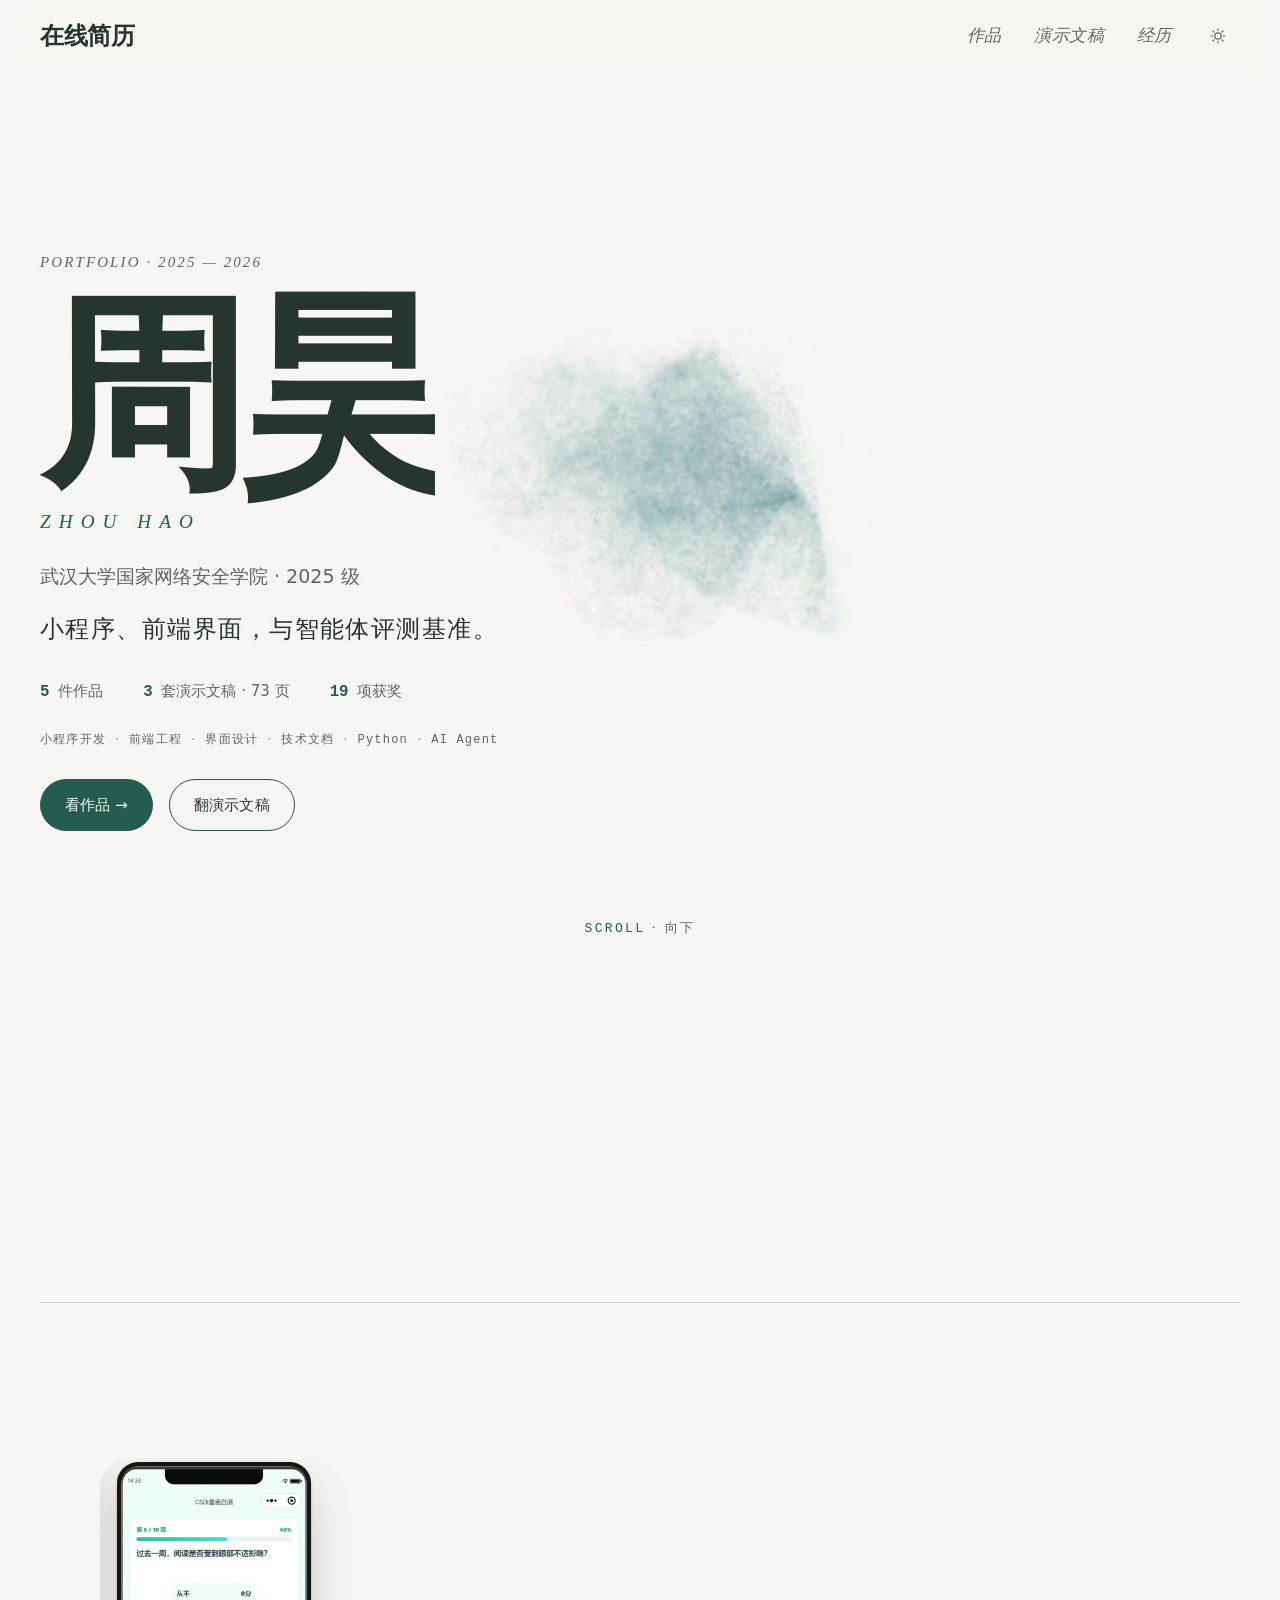
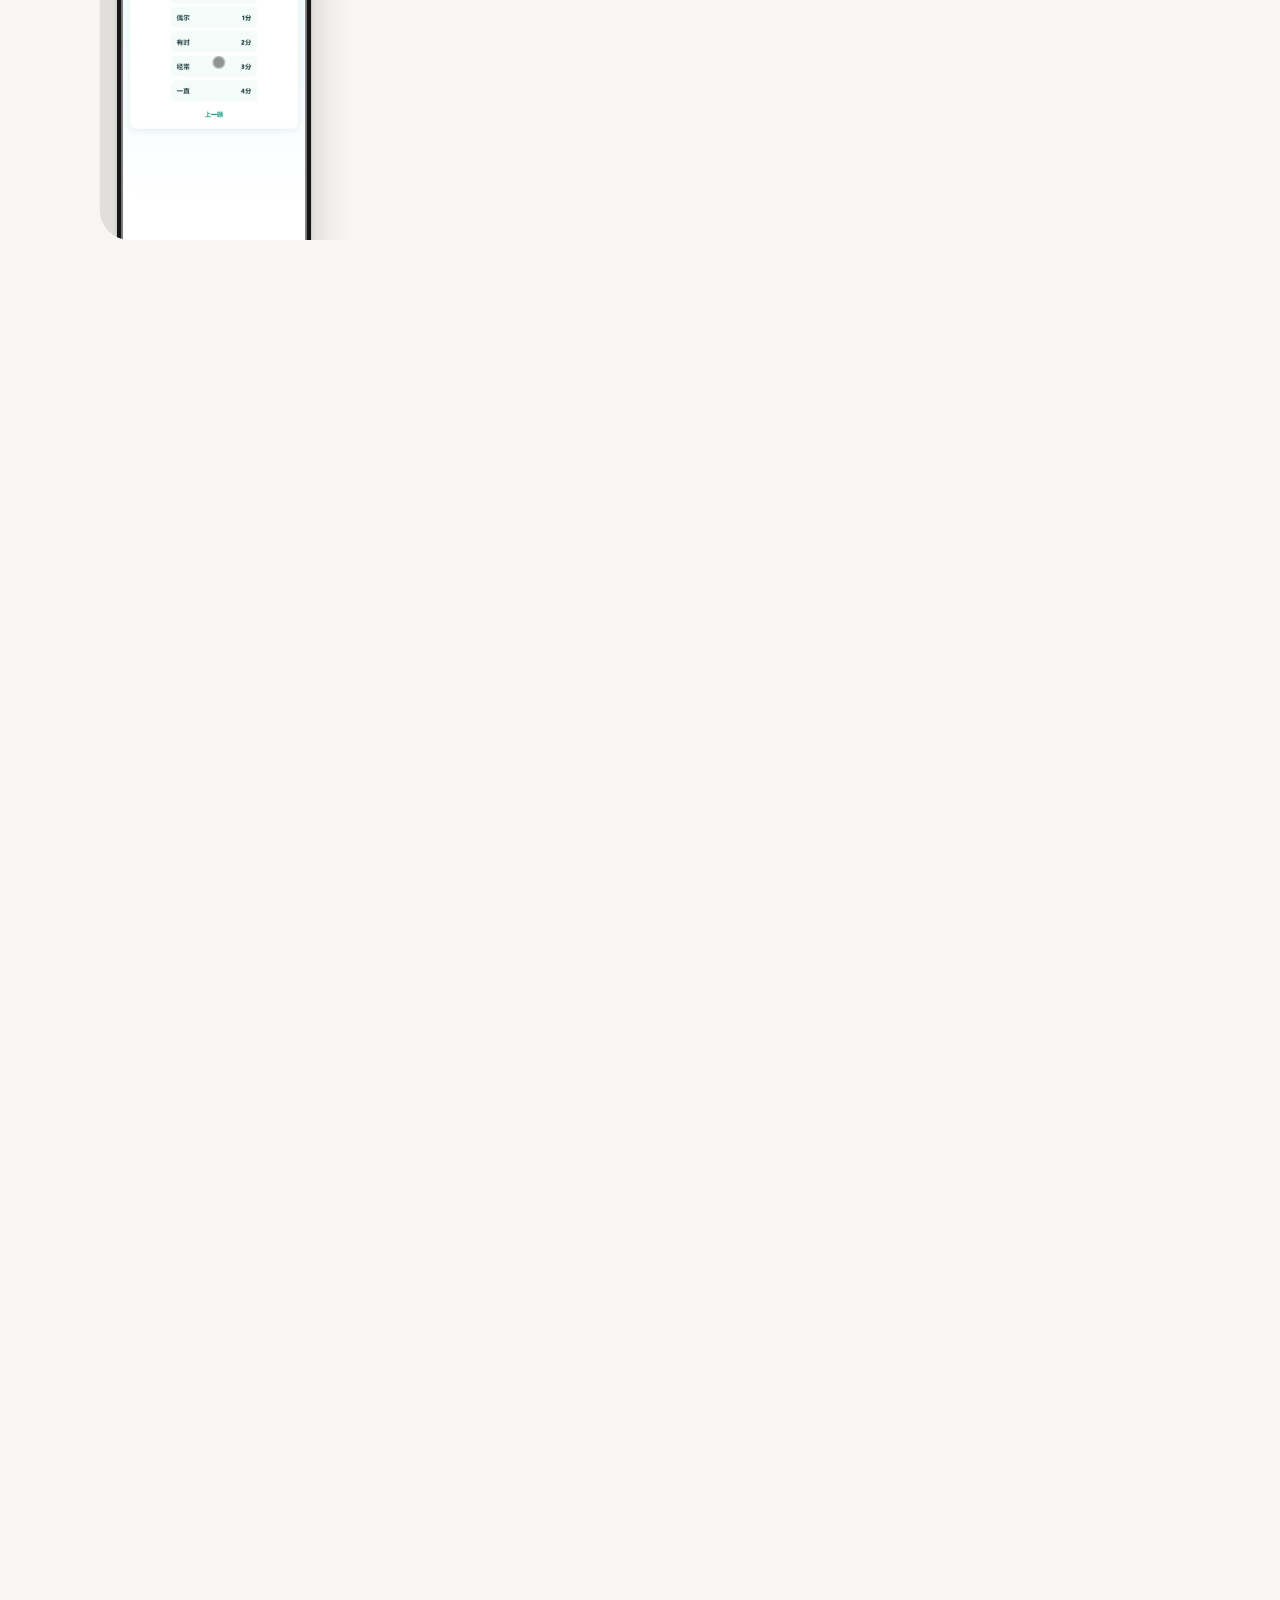
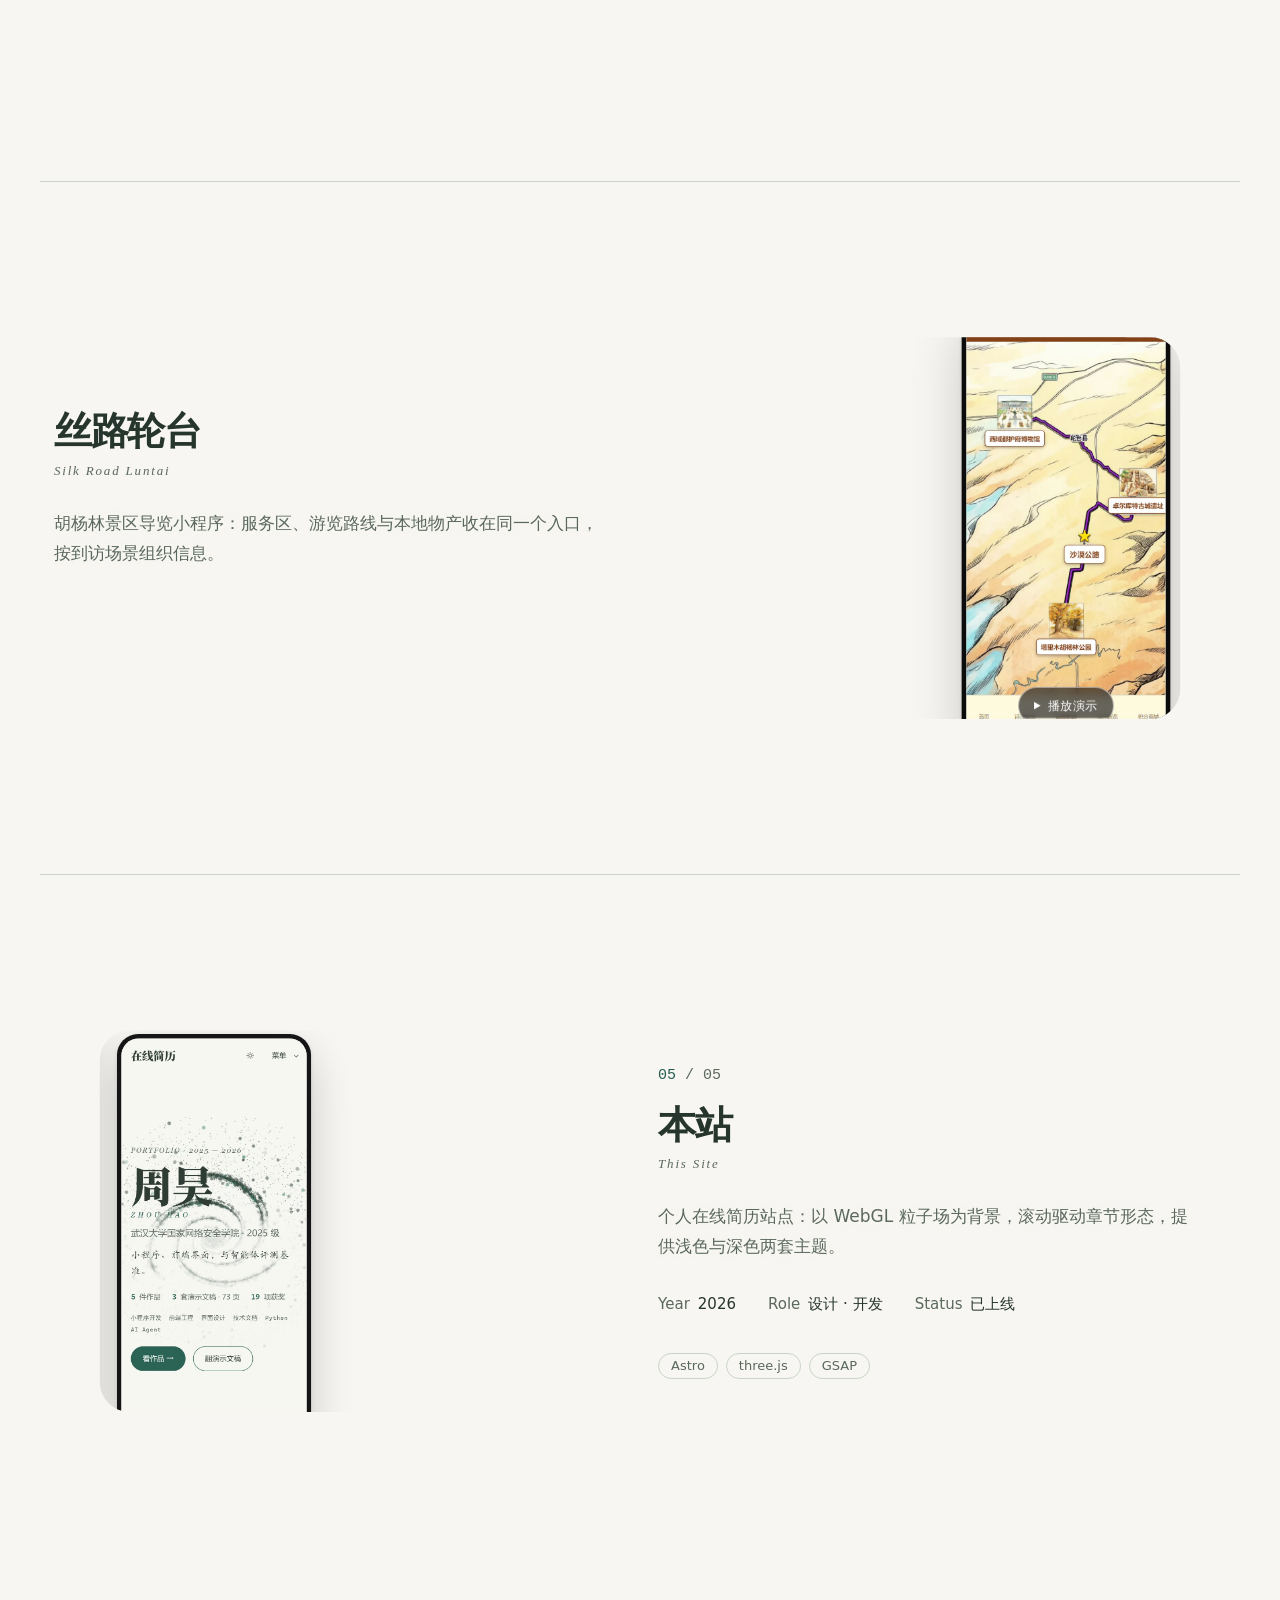
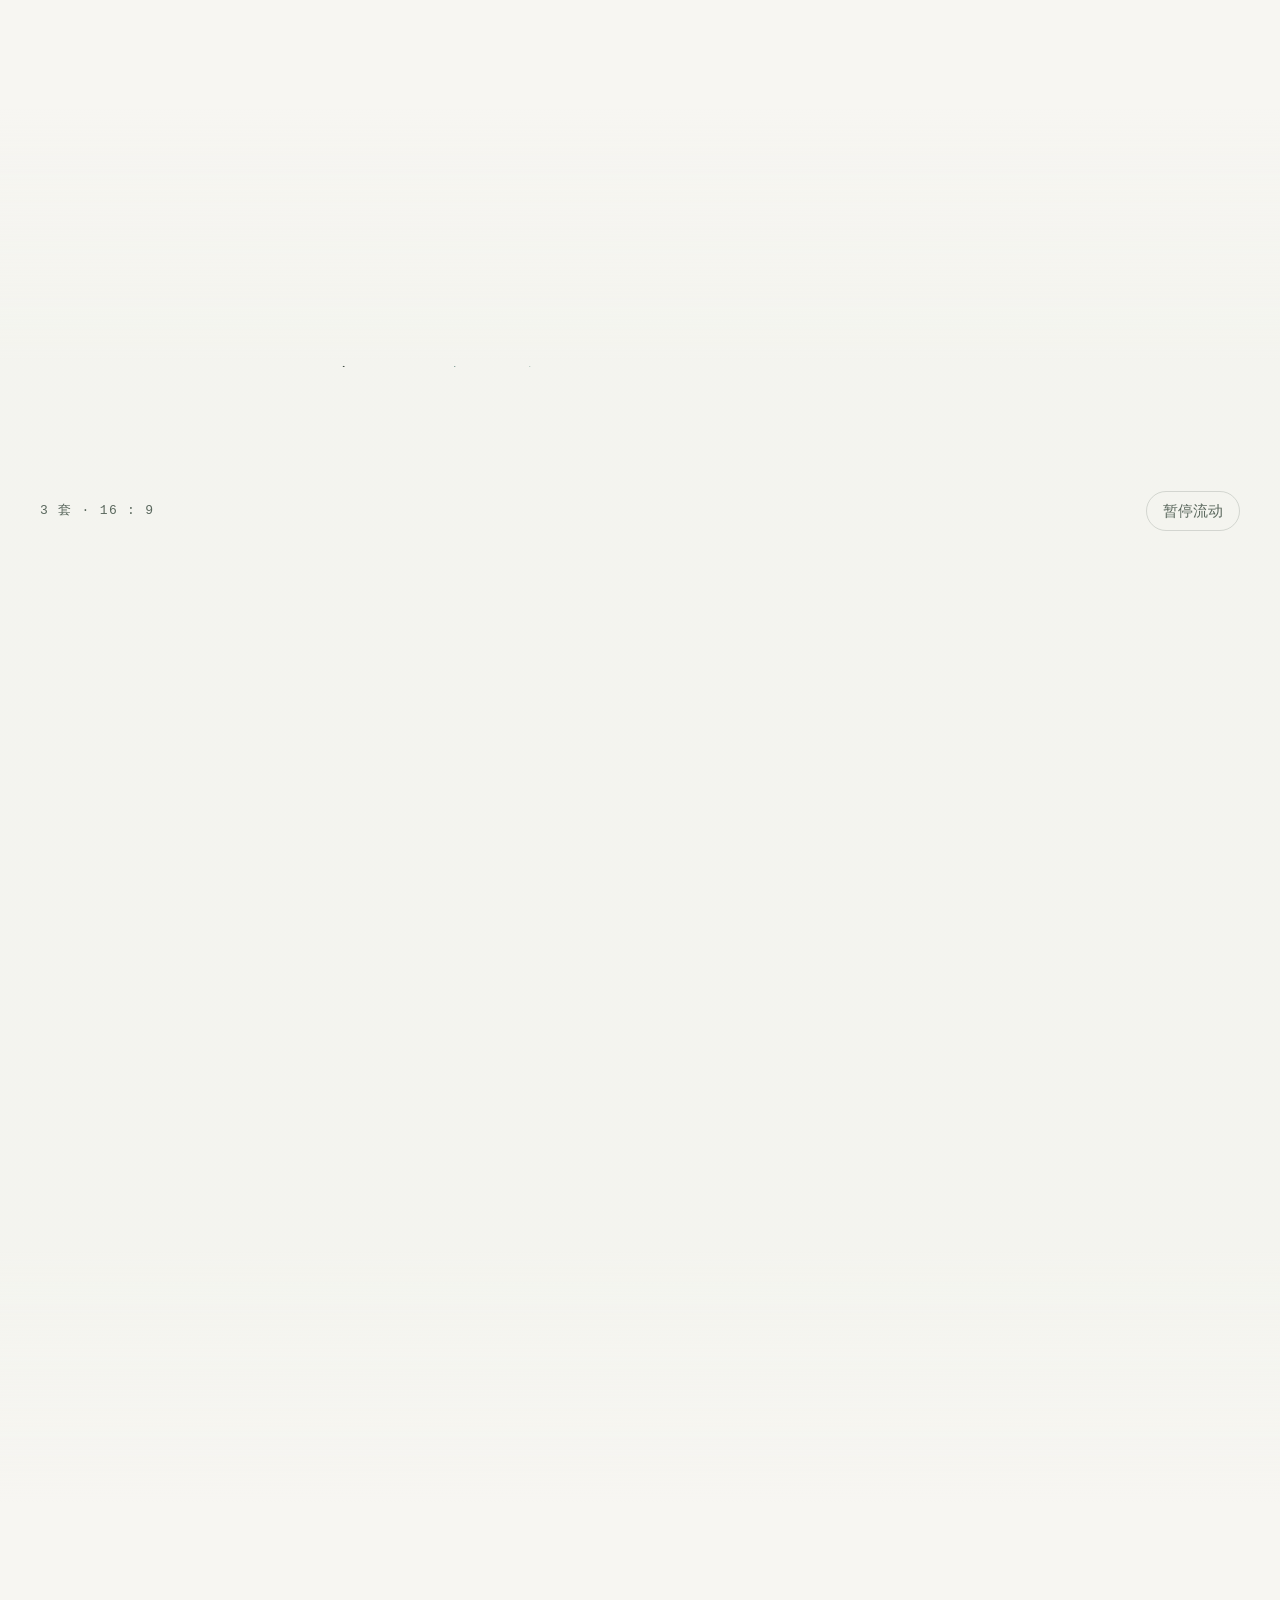
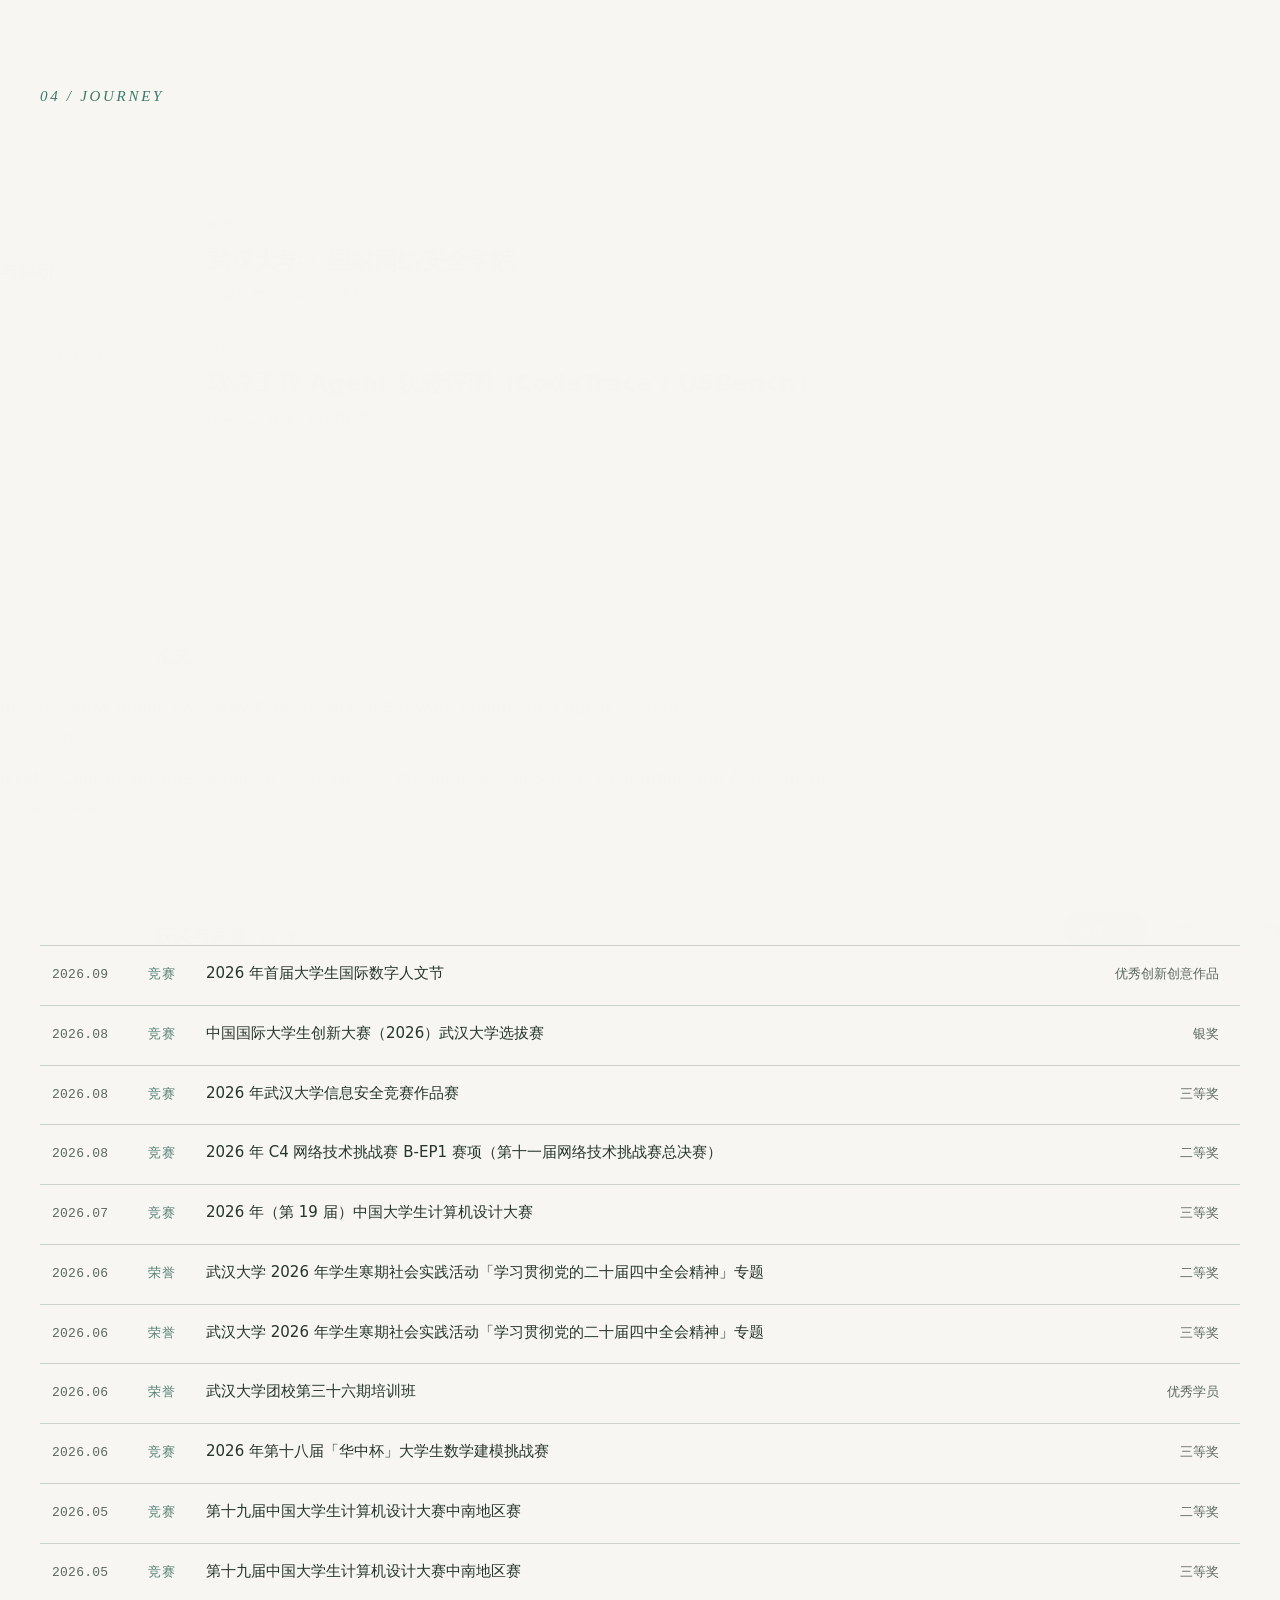
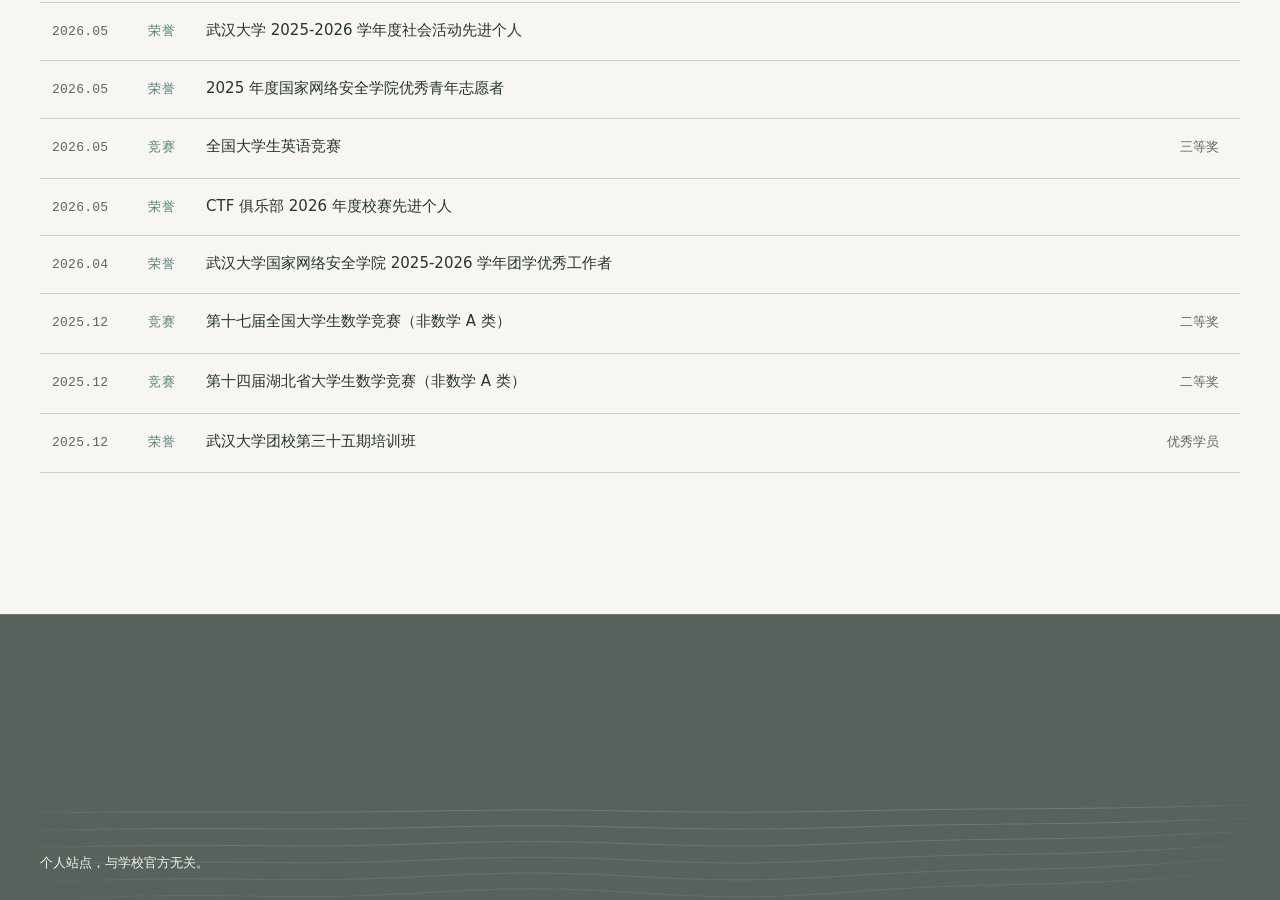
==== commit d10e3220: "部署 zhou-hao52.github.io" ====
--- a/index.html
+++ b/index.html
@@ -23,4 +23,4 @@
   try { if (!sessionStorage.getItem('portfolio:entered')) h.classList.add('gate'); } catch (e) {}
   setTimeout(function () { if (!h.hasAttribute('data-motion')) h.classList.remove('js', 'gate'); }, 4000);
 })(document, window);
-</script><link rel="icon" href="/favicon.svg?v=2" type="image/svg+xml"><link rel="stylesheet" href="/assets/index.BJKItWZT.css"></head><body data-scene="home"><canvas id="scene" aria-hidden="true"></canvas><div class="curtain" aria-hidden="true"></div><div class="progress-bar" aria-hidden="true"></div><div class="gate-veil" role="status" aria-label="正在载入"><div class="gate-inner"><p class="gate-mark">周昊</p><p class="gate-line">武汉大学国家网络安全学院</p><div class="gate-bar" aria-hidden="true"><i></i></div><p class="gate-pct" aria-hidden="true"><span>0</span>%</p></div></div><a class="skip-link" href="#main">跳到正文</a><header class="site-header"><div class="wrap header-inner"><a class="brand" href="/" aria-label="在线简历 · 首页"><strong>在线简历</strong></a><div class="header-tools"><nav class="desktop-nav" aria-label="主导航"><a class="nav-link" href="#works">作品</a><a class="nav-link" href="#decks">演示文稿</a><a class="nav-link" href="#journey">经历</a></nav><button class="mode-toggle" type="button" data-mode-toggle aria-pressed="false" aria-label="深色模式" title="切换浅色 / 深色"><svg class="i-sun" viewBox="0 0 24 24" width="18" height="18" aria-hidden="true" fill="none" stroke="currentColor" stroke-width="1.6" stroke-linecap="round"><circle cx="12" cy="12" r="4.2"></circle><path d="M12 2.6v2.2M12 19.2v2.2M2.6 12h2.2M19.2 12h2.2M5.3 5.3l1.6 1.6M17.1 17.1l1.6 1.6M18.7 5.3l-1.6 1.6M6.9 17.1l-1.6 1.6"></path></svg><svg class="i-moon" viewBox="0 0 24 24" width="18" height="18" aria-hidden="true" fill="none" stroke="currentColor" stroke-width="1.6" stroke-linejoin="round"><path d="M20 14.4A8.4 8.4 0 0 1 9.6 4a8.4 8.4 0 1 0 10.4 10.4Z"></path></svg></button><details class="mobile-menu"><summary>菜单<span class="caret" aria-hidden="true"></span></summary><nav aria-label="移动导航"><a class="nav-link" href="#works">作品</a><a class="nav-link" href="#decks">演示文稿</a><a class="nav-link" href="#journey">经历</a></nav></details></div></div></header><main id="main"><section class="hero" id="top" aria-label="首屏" data-astro-cid-lcdefpme><div class="wrap hero-inner" data-astro-cid-lcdefpme><p class="eyebrow" data-hero data-astro-cid-lcdefpme>Portfolio · 2025 — 2026</p><h1 class="mega" data-astro-cid-lcdefpme><span class="mega-line" data-astro-cid-lcdefpme><span class="mega-name" data-astro-cid-lcdefpme>周昊</span></span><span class="mega-en" data-astro-cid-lcdefpme>ZHOU HAO</span></h1><p class="hero-lead" data-hero data-astro-cid-lcdefpme>武汉大学国家网络安全学院 · 2025 级</p><p class="hero-tagline" data-split data-hero data-astro-cid-lcdefpme>小程序、前端界面，与智能体评测基准。</p><ul class="hero-facts" data-hero data-astro-cid-lcdefpme><li data-astro-cid-lcdefpme><span class="mono" data-astro-cid-lcdefpme>5</span> 件作品</li><li data-astro-cid-lcdefpme><span class="mono" data-astro-cid-lcdefpme>3</span> 套演示文稿 · 73 页</li><li data-astro-cid-lcdefpme><span class="mono" data-astro-cid-lcdefpme>19</span> 项获奖</li></ul><p class="hero-stack mono" data-hero data-astro-cid-lcdefpme><span data-astro-cid-lcdefpme>小程序开发</span><span data-astro-cid-lcdefpme>前端工程</span><span data-astro-cid-lcdefpme>界面设计</span><span data-astro-cid-lcdefpme>技术文档</span><span data-astro-cid-lcdefpme>Python</span><span data-astro-cid-lcdefpme>AI Agent</span></p><div class="hero-actions" data-hero data-astro-cid-lcdefpme><a class="button primary" href="#works" data-magnet data-astro-cid-lcdefpme><span class="mag-in" data-astro-cid-lcdefpme>看作品 →</span></a><a class="button secondary" href="#decks" data-magnet data-astro-cid-lcdefpme><span class="mag-in" data-astro-cid-lcdefpme>翻演示文稿</span></a></div></div><p class="scroll-cue" data-hero aria-hidden="true" data-astro-cid-lcdefpme><span class="mono" data-astro-cid-lcdefpme>SCROLL</span> · 向下</p></section><section class="chapter" id="works" aria-labelledby="works-title" data-astro-cid-lcdefpme><div class="wrap" data-astro-cid-lcdefpme><header class="sec-head" data-astro-cid-lcdefpme><span class="idx" data-astro-cid-lcdefpme>02 / SELECTED WORKS</span><div data-astro-cid-lcdefpme><h2 id="works-title" data-split data-astro-cid-lcdefpme>项目<span class="accent" data-astro-cid-lcdefpme>实践</span></h2><p class="sec-lead" data-astro-cid-lcdefpme>四款微信小程序与一个在线简历站点，覆盖医疗、人文、文旅与前端工程。</p></div></header><div class="works-stage" data-astro-cid-lcdefpme><ol class="work-list" data-astro-cid-lcdefpme><li class="work-row" data-astro-cid-lcdefpme><div class="work-media" data-mask data-tilt data-astro-cid-lcdefpme><div class="phones" data-astro-cid-lcdefpme><div class="phone" data-phone data-astro-cid-lcdefpme><div class="scr" data-astro-cid-lcdefpme><video preload="none" playsinline muted loop poster="/video/ganyan.poster.webp" width="540" height="960" aria-label="智诊干眼 演示视频" data-astro-cid-lcdefpme><source src="/video/ganyan.mp4" type="video/mp4" data-astro-cid-lcdefpme></video><button class="play" type="button" data-play data-astro-cid-lcdefpme><span class="tri" aria-hidden="true" data-astro-cid-lcdefpme></span>播放演示</button></div></div><div class="phone p2" aria-hidden="true" data-astro-cid-lcdefpme><div class="scr" data-astro-cid-lcdefpme><img src="/video/ganyan.poster-b.webp" alt="" width="540" height="960" loading="lazy" decoding="async" data-astro-cid-lcdefpme></div></div></div></div><div class="work-body" data-astro-cid-lcdefpme><p class="work-num mono" data-astro-cid-lcdefpme>01 <span class="muted" data-astro-cid-lcdefpme>/ 05</span></p><h3 class="work-title" data-astro-cid-lcdefpme>智诊干眼<span class="en" data-astro-cid-lcdefpme>Dry Eye</span></h3><p class="work-sum" data-astro-cid-lcdefpme>面向干眼症自查的微信小程序：将临床量表拆成分步问答，答完生成评估报告与用眼建议。</p><dl class="work-meta" data-astro-cid-lcdefpme><div data-astro-cid-lcdefpme><dt data-astro-cid-lcdefpme>Year</dt><dd data-astro-cid-lcdefpme>2026</dd></div><div data-astro-cid-lcdefpme><dt data-astro-cid-lcdefpme>Role</dt><dd data-astro-cid-lcdefpme>小程序开发 · 界面设计</dd></div><div data-astro-cid-lcdefpme><dt data-astro-cid-lcdefpme>Status</dt><dd data-astro-cid-lcdefpme>未公开</dd></div></dl><ul class="work-tags" data-astro-cid-lcdefpme><li data-astro-cid-lcdefpme><span class="chip" data-astro-cid-lcdefpme>微信小程序</span></li><li data-astro-cid-lcdefpme><span class="chip" data-astro-cid-lcdefpme>WXML / WXSS</span></li><li data-astro-cid-lcdefpme><span class="chip" data-astro-cid-lcdefpme>AI 问诊</span></li></ul></div></li><li class="work-row" data-astro-cid-lcdefpme><div class="work-media" data-mask data-tilt data-astro-cid-lcdefpme><div class="phones" data-astro-cid-lcdefpme><div class="phone" data-phone data-astro-cid-lcdefpme><div class="scr" data-astro-cid-lcdefpme><video preload="none" playsinline muted loop poster="/video/konghou.poster.webp" width="540" height="960" aria-label="诗乐共生 演示视频" data-astro-cid-lcdefpme><source src="/video/konghou.mp4" type="video/mp4" data-astro-cid-lcdefpme></video><button class="play" type="button" data-play data-astro-cid-lcdefpme><span class="tri" aria-hidden="true" data-astro-cid-lcdefpme></span>播放演示</button></div></div><div class="phone p2" aria-hidden="true" data-astro-cid-lcdefpme><div class="scr" data-astro-cid-lcdefpme><img src="/video/konghou.poster-b.webp" alt="" width="540" height="960" loading="lazy" decoding="async" data-astro-cid-lcdefpme></div></div></div></div><div class="work-body" data-astro-cid-lcdefpme><p class="work-num mono" data-astro-cid-lcdefpme>02 <span class="muted" data-astro-cid-lcdefpme>/ 05</span></p><h3 class="work-title" data-astro-cid-lcdefpme>诗乐共生<span class="en" data-astro-cid-lcdefpme>Poetry &amp; Music</span></h3><p class="work-sum" data-astro-cid-lcdefpme>以《李凭箜篌引》为文本对象的数字人文小程序：全诗逐句注解、箜篌音色试听与配图，按阅读节奏分段呈现。</p><dl class="work-meta" data-astro-cid-lcdefpme><div data-astro-cid-lcdefpme><dt data-astro-cid-lcdefpme>Year</dt><dd data-astro-cid-lcdefpme>2026</dd></div><div data-astro-cid-lcdefpme><dt data-astro-cid-lcdefpme>Role</dt><dd data-astro-cid-lcdefpme>小程序开发 · 视觉设计</dd></div><div data-astro-cid-lcdefpme><dt data-astro-cid-lcdefpme>Status</dt><dd data-astro-cid-lcdefpme>未公开</dd></div></dl><ul class="work-tags" data-astro-cid-lcdefpme><li data-astro-cid-lcdefpme><span class="chip" data-astro-cid-lcdefpme>微信小程序</span></li><li data-astro-cid-lcdefpme><span class="chip" data-astro-cid-lcdefpme>WXML / WXSS</span></li><li data-astro-cid-lcdefpme><span class="chip" data-astro-cid-lcdefpme>音频与插画</span></li></ul></div></li><li class="work-row" data-astro-cid-lcdefpme><div class="work-media" data-mask data-tilt data-astro-cid-lcdefpme><div class="phones" data-astro-cid-lcdefpme><div class="phone" data-phone data-astro-cid-lcdefpme><div class="scr" data-astro-cid-lcdefpme><video preload="none" playsinline muted loop poster="/video/xiake.poster.webp" width="540" height="960" aria-label="霞客同行 演示视频" data-astro-cid-lcdefpme><source src="/video/xiake.mp4" type="video/mp4" data-astro-cid-lcdefpme></video><button class="play" type="button" data-play data-astro-cid-lcdefpme><span class="tri" aria-hidden="true" data-astro-cid-lcdefpme></span>播放演示</button></div></div><div class="phone p2" aria-hidden="true" data-astro-cid-lcdefpme><div class="scr" data-astro-cid-lcdefpme><img src="/video/xiake.poster-b.webp" alt="" width="540" height="960" loading="lazy" decoding="async" data-astro-cid-lcdefpme></div></div></div></div><div class="work-body" data-astro-cid-lcdefpme><p class="work-num mono" data-astro-cid-lcdefpme>03 <span class="muted" data-astro-cid-lcdefpme>/ 05</span></p><h3 class="work-title" data-astro-cid-lcdefpme>霞客同行<span class="en" data-astro-cid-lcdefpme>Xiake</span></h3><p class="work-sum" data-astro-cid-lcdefpme>徐霞客行迹的地图化整理：将游记中的地点与路线落到地图上，支持按行程浏览原文并记录到访。</p><dl class="work-meta" data-astro-cid-lcdefpme><div data-astro-cid-lcdefpme><dt data-astro-cid-lcdefpme>Year</dt><dd data-astro-cid-lcdefpme>2026</dd></div><div data-astro-cid-lcdefpme><dt data-astro-cid-lcdefpme>Role</dt><dd data-astro-cid-lcdefpme>小程序开发 · 地图与内容结构</dd></div><div data-astro-cid-lcdefpme><dt data-astro-cid-lcdefpme>Status</dt><dd data-astro-cid-lcdefpme>未公开</dd></div></dl><ul class="work-tags" data-astro-cid-lcdefpme><li data-astro-cid-lcdefpme><span class="chip" data-astro-cid-lcdefpme>微信小程序</span></li><li data-astro-cid-lcdefpme><span class="chip" data-astro-cid-lcdefpme>地图组件</span></li><li data-astro-cid-lcdefpme><span class="chip" data-astro-cid-lcdefpme>内容结构化</span></li></ul></div></li><li class="work-row" data-astro-cid-lcdefpme><div class="work-media" data-mask data-tilt data-astro-cid-lcdefpme><div class="phones" data-astro-cid-lcdefpme><div class="phone" data-phone data-astro-cid-lcdefpme><div class="scr" data-astro-cid-lcdefpme><video preload="none" playsinline muted loop poster="/video/luntai.poster.webp" width="540" height="960" aria-label="丝路轮台 演示视频" data-astro-cid-lcdefpme><source src="/video/luntai.mp4" type="video/mp4" data-astro-cid-lcdefpme></video><button class="play" type="button" data-play data-astro-cid-lcdefpme><span class="tri" aria-hidden="true" data-astro-cid-lcdefpme></span>播放演示</button></div></div><div class="phone p2" aria-hidden="true" data-astro-cid-lcdefpme><div class="scr" data-astro-cid-lcdefpme><img src="/video/luntai.poster-b.webp" alt="" width="540" height="960" loading="lazy" decoding="async" data-astro-cid-lcdefpme></div></div></div></div><div class="work-body" data-astro-cid-lcdefpme><p class="work-num mono" data-astro-cid-lcdefpme>04 <span class="muted" data-astro-cid-lcdefpme>/ 05</span></p><h3 class="work-title" data-astro-cid-lcdefpme>丝路轮台<span class="en" data-astro-cid-lcdefpme>Silk Road Luntai</span></h3><p class="work-sum" data-astro-cid-lcdefpme>胡杨林景区导览小程序：服务区、游览路线与本地物产收在同一个入口，按到访场景组织信息。</p><dl class="work-meta" data-astro-cid-lcdefpme><div data-astro-cid-lcdefpme><dt data-astro-cid-lcdefpme>Year</dt><dd data-astro-cid-lcdefpme>2026</dd></div><div data-astro-cid-lcdefpme><dt data-astro-cid-lcdefpme>Role</dt><dd data-astro-cid-lcdefpme>小程序开发 · 界面设计</dd></div><div data-astro-cid-lcdefpme><dt data-astro-cid-lcdefpme>Status</dt><dd data-astro-cid-lcdefpme>未公开</dd></div></dl><ul class="work-tags" data-astro-cid-lcdefpme><li data-astro-cid-lcdefpme><span class="chip" data-astro-cid-lcdefpme>微信小程序</span></li><li data-astro-cid-lcdefpme><span class="chip" data-astro-cid-lcdefpme>WXML / WXSS</span></li><li data-astro-cid-lcdefpme><span class="chip" data-astro-cid-lcdefpme>导览交互</span></li></ul></div></li><li class="work-row" data-astro-cid-lcdefpme><div class="work-media" data-mask data-tilt data-astro-cid-lcdefpme><div class="phones" data-astro-cid-lcdefpme><div class="phone" data-phone data-astro-cid-lcdefpme><div class="scr" data-astro-cid-lcdefpme><picture class="shot shot-dark" data-astro-cid-lcdefpme><source type="image/avif" srcset="/img/works/portfolio-dark-640.avif?v=2 640w, /img/works/portfolio-dark-1200.avif?v=2 1200w" sizes="(max-width:900px) 60vw, 26vw" data-astro-cid-lcdefpme><img src="/img/works/portfolio-dark-1200.webp?v=2" alt="本站首屏截图（深色）" width="780" height="1688" loading="lazy" decoding="async" data-astro-cid-lcdefpme></picture><picture class="shot shot-light" aria-hidden="true" data-astro-cid-lcdefpme><source type="image/avif" srcset="/img/works/portfolio-light-640.avif?v=2 640w, /img/works/portfolio-light-1200.avif?v=2 1200w" sizes="(max-width:900px) 60vw, 26vw" data-astro-cid-lcdefpme><img src="/img/works/portfolio-light-1200.webp?v=2" alt="" width="780" height="1688" loading="lazy" decoding="async" data-astro-cid-lcdefpme></picture></div></div><div class="phone p2" aria-hidden="true" data-astro-cid-lcdefpme><div class="scr" data-astro-cid-lcdefpme><picture data-astro-cid-lcdefpme><source type="image/avif" srcset="/img/works/portfolio-light-640.avif?v=2 640w, /img/works/portfolio-light-1200.avif?v=2 1200w" sizes="(max-width:900px) 60vw, 26vw" data-astro-cid-lcdefpme><img src="/img/works/portfolio-light-1200.webp?v=2" alt="本站首屏截图（浅色）" width="780" height="1688" loading="lazy" decoding="async" data-astro-cid-lcdefpme></picture></div></div></div></div><div class="work-body" data-astro-cid-lcdefpme><p class="work-num mono" data-astro-cid-lcdefpme>05 <span class="muted" data-astro-cid-lcdefpme>/ 05</span></p><h3 class="work-title" data-astro-cid-lcdefpme>本站<span class="en" data-astro-cid-lcdefpme>This Site</span></h3><p class="work-sum" data-astro-cid-lcdefpme>个人在线简历站点：以 WebGL 粒子场为背景，滚动驱动章节形态，提供浅色与深色两套主题。</p><dl class="work-meta" data-astro-cid-lcdefpme><div data-astro-cid-lcdefpme><dt data-astro-cid-lcdefpme>Year</dt><dd data-astro-cid-lcdefpme>2026</dd></div><div data-astro-cid-lcdefpme><dt data-astro-cid-lcdefpme>Role</dt><dd data-astro-cid-lcdefpme>设计 · 开发</dd></div><div data-astro-cid-lcdefpme><dt data-astro-cid-lcdefpme>Status</dt><dd data-astro-cid-lcdefpme>已上线</dd></div></dl><ul class="work-tags" data-astro-cid-lcdefpme><li data-astro-cid-lcdefpme><span class="chip" data-astro-cid-lcdefpme>Astro</span></li><li data-astro-cid-lcdefpme><span class="chip" data-astro-cid-lcdefpme>three.js</span></li><li data-astro-cid-lcdefpme><span class="chip" data-astro-cid-lcdefpme>GSAP</span></li></ul></div></li></ol></div></div></section><section class="chapter chapter-tint" id="decks" aria-labelledby="decks-title" data-astro-cid-lcdefpme><div class="wrap" data-astro-cid-lcdefpme><header class="sec-head" data-astro-cid-lcdefpme><span class="idx" data-astro-cid-lcdefpme>03 / DECKS</span><div data-astro-cid-lcdefpme><h2 id="decks-title" data-split data-astro-cid-lcdefpme>演示<span class="accent" data-astro-cid-lcdefpme>文稿</span></h2><p class="sec-lead" data-astro-cid-lcdefpme>竞赛答辩、项目申报与课程展示，三套共 73 页。</p></div></header></div><div class="mq-toolbar" data-astro-cid-fxy4fcd3><div class="wrap" data-astro-cid-fxy4fcd3><p class="mq-total mono" data-astro-cid-fxy4fcd3>3 套 · 16 : 9</p><button class="mq-pause" type="button" data-mq-pause aria-pressed="false" data-astro-cid-fxy4fcd3>暂停流动</button></div></div><div class="deck-marquee" data-marquee data-astro-cid-fxy4fcd3><div class="mq-row" data-dir="fwd" style="--n:17" data-astro-cid-fxy4fcd3><div class="mq-label" data-astro-cid-fxy4fcd3><div class="wrap" data-astro-cid-fxy4fcd3><span class="mq-title" data-astro-cid-fxy4fcd3>榫卯花都 华韵巡寰</span><span class="mq-en" data-astro-cid-fxy4fcd3>Sunmao</span><span class="mq-count mono" data-astro-cid-fxy4fcd3>17 页</span></div></div><ul class="mq-track" role="list" data-astro-cid-fxy4fcd3><li class="mq-card" data-astro-cid-fxy4fcd3><img src="/decks/sunmao/t/01.webp" alt="榫卯花都 华韵巡寰 第 1 页" width="480" height="270" loading="lazy" decoding="async" fetchpriority="auto" data-astro-cid-fxy4fcd3></li><li class="mq-card" data-astro-cid-fxy4fcd3><img src="/decks/sunmao/t/02.webp" alt="榫卯花都 华韵巡寰 第 2 页" width="480" height="270" loading="lazy" decoding="async" fetchpriority="auto" data-astro-cid-fxy4fcd3></li><li class="mq-card" data-astro-cid-fxy4fcd3><img src="/decks/sunmao/t/03.webp" alt="榫卯花都 华韵巡寰 第 3 页" width="480" height="270" loading="lazy" decoding="async" fetchpriority="auto" data-astro-cid-fxy4fcd3></li><li class="mq-card" data-astro-cid-fxy4fcd3><img src="/decks/sunmao/t/04.webp" alt="榫卯花都 华韵巡寰 第 4 页" width="480" height="270" loading="lazy" decoding="async" fetchpriority="auto" data-astro-cid-fxy4fcd3></li><li class="mq-card" data-astro-cid-fxy4fcd3><img src="/decks/sunmao/t/05.webp" alt="榫卯花都 华韵巡寰 第 5 页" width="480" height="270" loading="lazy" decoding="async" fetchpriority="auto" data-astro-cid-fxy4fcd3></li><li class="mq-card" data-astro-cid-fxy4fcd3><img src="/decks/sunmao/t/06.webp" alt="榫卯花都 华韵巡寰 第 6 页" width="480" height="270" loading="lazy" decoding="async" fetchpriority="auto" data-astro-cid-fxy4fcd3></li><li class="mq-card" data-astro-cid-fxy4fcd3><img src="/decks/sunmao/t/07.webp" alt="榫卯花都 华韵巡寰 第 7 页" width="480" height="270" loading="lazy" decoding="async" fetchpriority="auto" data-astro-cid-fxy4fcd3></li><li class="mq-card" data-astro-cid-fxy4fcd3><img src="/decks/sunmao/t/08.webp" alt="榫卯花都 华韵巡寰 第 8 页" width="480" height="270" loading="lazy" decoding="async" fetchpriority="auto" data-astro-cid-fxy4fcd3></li><li class="mq-card" data-astro-cid-fxy4fcd3><img src="/decks/sunmao/t/09.webp" alt="榫卯花都 华韵巡寰 第 9 页" width="480" height="270" loading="lazy" decoding="async" fetchpriority="auto" data-astro-cid-fxy4fcd3></li><li class="mq-card" data-astro-cid-fxy4fcd3><img src="/decks/sunmao/t/10.webp" alt="榫卯花都 华韵巡寰 第 10 页" width="480" height="270" loading="lazy" decoding="async" fetchpriority="auto" data-astro-cid-fxy4fcd3></li><li class="mq-card" data-astro-cid-fxy4fcd3><img src="/decks/sunmao/t/11.webp" alt="榫卯花都 华韵巡寰 第 11 页" width="480" height="270" loading="lazy" decoding="async" fetchpriority="auto" data-astro-cid-fxy4fcd3></li><li class="mq-card" data-astro-cid-fxy4fcd3><img src="/decks/sunmao/t/12.webp" alt="榫卯花都 华韵巡寰 第 12 页" width="480" height="270" loading="lazy" decoding="async" fetchpriority="auto" data-astro-cid-fxy4fcd3></li><li class="mq-card" data-astro-cid-fxy4fcd3><img src="/decks/sunmao/t/13.webp" alt="榫卯花都 华韵巡寰 第 13 页" width="480" height="270" loading="lazy" decoding="async" fetchpriority="auto" data-astro-cid-fxy4fcd3></li><li class="mq-card" data-astro-cid-fxy4fcd3><img src="/decks/sunmao/t/14.webp" alt="榫卯花都 华韵巡寰 第 14 页" width="480" height="270" loading="lazy" decoding="async" fetchpriority="auto" data-astro-cid-fxy4fcd3></li><li class="mq-card" data-astro-cid-fxy4fcd3><img src="/decks/sunmao/t/15.webp" alt="榫卯花都 华韵巡寰 第 15 页" width="480" height="270" loading="lazy" decoding="async" fetchpriority="auto" data-astro-cid-fxy4fcd3></li><li class="mq-card" data-astro-cid-fxy4fcd3><img src="/decks/sunmao/t/16.webp" alt="榫卯花都 华韵巡寰 第 16 页" width="480" height="270" loading="lazy" decoding="async" fetchpriority="auto" data-astro-cid-fxy4fcd3></li><li class="mq-card" data-astro-cid-fxy4fcd3><img src="/decks/sunmao/t/17.webp" alt="榫卯花都 华韵巡寰 第 17 页" width="480" height="270" loading="lazy" decoding="async" fetchpriority="auto" data-astro-cid-fxy4fcd3></li><li class="mq-card" aria-hidden="true" data-astro-cid-fxy4fcd3><img src="/decks/sunmao/t/01.webp" alt width="480" height="270" loading="lazy" decoding="async" fetchpriority="low" data-astro-cid-fxy4fcd3></li><li class="mq-card" aria-hidden="true" data-astro-cid-fxy4fcd3><img src="/decks/sunmao/t/02.webp" alt width="480" height="270" loading="lazy" decoding="async" fetchpriority="low" data-astro-cid-fxy4fcd3></li><li class="mq-card" aria-hidden="true" data-astro-cid-fxy4fcd3><img src="/decks/sunmao/t/03.webp" alt width="480" height="270" loading="lazy" decoding="async" fetchpriority="low" data-astro-cid-fxy4fcd3></li><li class="mq-card" aria-hidden="true" data-astro-cid-fxy4fcd3><img src="/decks/sunmao/t/04.webp" alt width="480" height="270" loading="lazy" decoding="async" fetchpriority="low" data-astro-cid-fxy4fcd3></li><li class="mq-card" aria-hidden="true" data-astro-cid-fxy4fcd3><img src="/decks/sunmao/t/05.webp" alt width="480" height="270" loading="lazy" decoding="async" fetchpriority="low" data-astro-cid-fxy4fcd3></li><li class="mq-card" aria-hidden="true" data-astro-cid-fxy4fcd3><img src="/decks/sunmao/t/06.webp" alt width="480" height="270" loading="lazy" decoding="async" fetchpriority="low" data-astro-cid-fxy4fcd3></li><li class="mq-card" aria-hidden="true" data-astro-cid-fxy4fcd3><img src="/decks/sunmao/t/07.webp" alt width="480" height="270" loading="lazy" decoding="async" fetchpriority="low" data-astro-cid-fxy4fcd3></li><li class="mq-card" aria-hidden="true" data-astro-cid-fxy4fcd3><img src="/decks/sunmao/t/08.webp" alt width="480" height="270" loading="lazy" decoding="async" fetchpriority="low" data-astro-cid-fxy4fcd3></li><li class="mq-card" aria-hidden="true" data-astro-cid-fxy4fcd3><img src="/decks/sunmao/t/09.webp" alt width="480" height="270" loading="lazy" decoding="async" fetchpriority="low" data-astro-cid-fxy4fcd3></li><li class="mq-card" aria-hidden="true" data-astro-cid-fxy4fcd3><img src="/decks/sunmao/t/10.webp" alt width="480" height="270" loading="lazy" decoding="async" fetchpriority="low" data-astro-cid-fxy4fcd3></li><li class="mq-card" aria-hidden="true" data-astro-cid-fxy4fcd3><img src="/decks/sunmao/t/11.webp" alt width="480" height="270" loading="lazy" decoding="async" fetchpriority="low" data-astro-cid-fxy4fcd3></li><li class="mq-card" aria-hidden="true" data-astro-cid-fxy4fcd3><img src="/decks/sunmao/t/12.webp" alt width="480" height="270" loading="lazy" decoding="async" fetchpriority="low" data-astro-cid-fxy4fcd3></li><li class="mq-card" aria-hidden="true" data-astro-cid-fxy4fcd3><img src="/decks/sunmao/t/13.webp" alt width="480" height="270" loading="lazy" decoding="async" fetchpriority="low" data-astro-cid-fxy4fcd3></li><li class="mq-card" aria-hidden="true" data-astro-cid-fxy4fcd3><img src="/decks/sunmao/t/14.webp" alt width="480" height="270" loading="lazy" decoding="async" fetchpriority="low" data-astro-cid-fxy4fcd3></li><li class="mq-card" aria-hidden="true" data-astro-cid-fxy4fcd3><img src="/decks/sunmao/t/15.webp" alt width="480" height="270" loading="lazy" decoding="async" fetchpriority="low" data-astro-cid-fxy4fcd3></li><li class="mq-card" aria-hidden="true" data-astro-cid-fxy4fcd3><img src="/decks/sunmao/t/16.webp" alt width="480" height="270" loading="lazy" decoding="async" fetchpriority="low" data-astro-cid-fxy4fcd3></li><li class="mq-card" aria-hidden="true" data-astro-cid-fxy4fcd3><img src="/decks/sunmao/t/17.webp" alt width="480" height="270" loading="lazy" decoding="async" fetchpriority="low" data-astro-cid-fxy4fcd3></li></ul></div><div class="mq-row" data-dir="rev" style="--n:19" data-astro-cid-fxy4fcd3><div class="mq-label" data-astro-cid-fxy4fcd3><div class="wrap" data-astro-cid-fxy4fcd3><span class="mq-title" data-astro-cid-fxy4fcd3>IntentClaw</span><span class="mq-en" data-astro-cid-fxy4fcd3>Intent-Driven Network</span><span class="mq-count mono" data-astro-cid-fxy4fcd3>19 页</span></div></div><ul class="mq-track" role="list" data-astro-cid-fxy4fcd3><li class="mq-card" data-astro-cid-fxy4fcd3><img src="/decks/intentclaw/t/01.webp" alt="IntentClaw 第 1 页" width="480" height="270" loading="lazy" decoding="async" fetchpriority="auto" data-astro-cid-fxy4fcd3></li><li class="mq-card" data-astro-cid-fxy4fcd3><img src="/decks/intentclaw/t/02.webp" alt="IntentClaw 第 2 页" width="480" height="270" loading="lazy" decoding="async" fetchpriority="auto" data-astro-cid-fxy4fcd3></li><li class="mq-card" data-astro-cid-fxy4fcd3><img src="/decks/intentclaw/t/03.webp" alt="IntentClaw 第 3 页" width="480" height="270" loading="lazy" decoding="async" fetchpriority="auto" data-astro-cid-fxy4fcd3></li><li class="mq-card" data-astro-cid-fxy4fcd3><img src="/decks/intentclaw/t/04.webp" alt="IntentClaw 第 4 页" width="480" height="270" loading="lazy" decoding="async" fetchpriority="auto" data-astro-cid-fxy4fcd3></li><li class="mq-card" data-astro-cid-fxy4fcd3><img src="/decks/intentclaw/t/05.webp" alt="IntentClaw 第 5 页" width="480" height="270" loading="lazy" decoding="async" fetchpriority="auto" data-astro-cid-fxy4fcd3></li><li class="mq-card" data-astro-cid-fxy4fcd3><img src="/decks/intentclaw/t/06.webp" alt="IntentClaw 第 6 页" width="480" height="270" loading="lazy" decoding="async" fetchpriority="auto" data-astro-cid-fxy4fcd3></li><li class="mq-card" data-astro-cid-fxy4fcd3><img src="/decks/intentclaw/t/07.webp" alt="IntentClaw 第 7 页" width="480" height="270" loading="lazy" decoding="async" fetchpriority="auto" data-astro-cid-fxy4fcd3></li><li class="mq-card" data-astro-cid-fxy4fcd3><img src="/decks/intentclaw/t/08.webp" alt="IntentClaw 第 8 页" width="480" height="270" loading="lazy" decoding="async" fetchpriority="auto" data-astro-cid-fxy4fcd3></li><li class="mq-card" data-astro-cid-fxy4fcd3><img src="/decks/intentclaw/t/09.webp" alt="IntentClaw 第 9 页" width="480" height="270" loading="lazy" decoding="async" fetchpriority="auto" data-astro-cid-fxy4fcd3></li><li class="mq-card" data-astro-cid-fxy4fcd3><img src="/decks/intentclaw/t/10.webp" alt="IntentClaw 第 10 页" width="480" height="270" loading="lazy" decoding="async" fetchpriority="auto" data-astro-cid-fxy4fcd3></li><li class="mq-card" data-astro-cid-fxy4fcd3><img src="/decks/intentclaw/t/11.webp" alt="IntentClaw 第 11 页" width="480" height="270" loading="lazy" decoding="async" fetchpriority="auto" data-astro-cid-fxy4fcd3></li><li class="mq-card" data-astro-cid-fxy4fcd3><img src="/decks/intentclaw/t/12.webp" alt="IntentClaw 第 12 页" width="480" height="270" loading="lazy" decoding="async" fetchpriority="auto" data-astro-cid-fxy4fcd3></li><li class="mq-card" data-astro-cid-fxy4fcd3><img src="/decks/intentclaw/t/13.webp" alt="IntentClaw 第 13 页" width="480" height="270" loading="lazy" decoding="async" fetchpriority="auto" data-astro-cid-fxy4fcd3></li><li class="mq-card" data-astro-cid-fxy4fcd3><img src="/decks/intentclaw/t/14.webp" alt="IntentClaw 第 14 页" width="480" height="270" loading="lazy" decoding="async" fetchpriority="auto" data-astro-cid-fxy4fcd3></li><li class="mq-card" data-astro-cid-fxy4fcd3><img src="/decks/intentclaw/t/15.webp" alt="IntentClaw 第 15 页" width="480" height="270" loading="lazy" decoding="async" fetchpriority="auto" data-astro-cid-fxy4fcd3></li><li class="mq-card" data-astro-cid-fxy4fcd3><img src="/decks/intentclaw/t/16.webp" alt="IntentClaw 第 16 页" width="480" height="270" loading="lazy" decoding="async" fetchpriority="auto" data-astro-cid-fxy4fcd3></li><li class="mq-card" data-astro-cid-fxy4fcd3><img src="/decks/intentclaw/t/17.webp" alt="IntentClaw 第 17 页" width="480" height="270" loading="lazy" decoding="async" fetchpriority="auto" data-astro-cid-fxy4fcd3></li><li class="mq-card" data-astro-cid-fxy4fcd3><img src="/decks/intentclaw/t/18.webp" alt="IntentClaw 第 18 页" width="480" height="270" loading="lazy" decoding="async" fetchpriority="auto" data-astro-cid-fxy4fcd3></li><li class="mq-card" data-astro-cid-fxy4fcd3><img src="/decks/intentclaw/t/19.webp" alt="IntentClaw 第 19 页" width="480" height="270" loading="lazy" decoding="async" fetchpriority="auto" data-astro-cid-fxy4fcd3></li><li class="mq-card" aria-hidden="true" data-astro-cid-fxy4fcd3><img src="/decks/intentclaw/t/01.webp" alt width="480" height="270" loading="lazy" decoding="async" fetchpriority="low" data-astro-cid-fxy4fcd3></li><li class="mq-card" aria-hidden="true" data-astro-cid-fxy4fcd3><img src="/decks/intentclaw/t/02.webp" alt width="480" height="270" loading="lazy" decoding="async" fetchpriority="low" data-astro-cid-fxy4fcd3></li><li class="mq-card" aria-hidden="true" data-astro-cid-fxy4fcd3><img src="/decks/intentclaw/t/03.webp" alt width="480" height="270" loading="lazy" decoding="async" fetchpriority="low" data-astro-cid-fxy4fcd3></li><li class="mq-card" aria-hidden="true" data-astro-cid-fxy4fcd3><img src="/decks/intentclaw/t/04.webp" alt width="480" height="270" loading="lazy" decoding="async" fetchpriority="low" data-astro-cid-fxy4fcd3></li><li class="mq-card" aria-hidden="true" data-astro-cid-fxy4fcd3><img src="/decks/intentclaw/t/05.webp" alt width="480" height="270" loading="lazy" decoding="async" fetchpriority="low" data-astro-cid-fxy4fcd3></li><li class="mq-card" aria-hidden="true" data-astro-cid-fxy4fcd3><img src="/decks/intentclaw/t/06.webp" alt width="480" height="270" loading="lazy" decoding="async" fetchpriority="low" data-astro-cid-fxy4fcd3></li><li class="mq-card" aria-hidden="true" data-astro-cid-fxy4fcd3><img src="/decks/intentclaw/t/07.webp" alt width="480" height="270" loading="lazy" decoding="async" fetchpriority="low" data-astro-cid-fxy4fcd3></li><li class="mq-card" aria-hidden="true" data-astro-cid-fxy4fcd3><img src="/decks/intentclaw/t/08.webp" alt width="480" height="270" loading="lazy" decoding="async" fetchpriority="low" data-astro-cid-fxy4fcd3></li><li class="mq-card" aria-hidden="true" data-astro-cid-fxy4fcd3><img src="/decks/intentclaw/t/09.webp" alt width="480" height="270" loading="lazy" decoding="async" fetchpriority="low" data-astro-cid-fxy4fcd3></li><li class="mq-card" aria-hidden="true" data-astro-cid-fxy4fcd3><img src="/decks/intentclaw/t/10.webp" alt width="480" height="270" loading="lazy" decoding="async" fetchpriority="low" data-astro-cid-fxy4fcd3></li><li class="mq-card" aria-hidden="true" data-astro-cid-fxy4fcd3><img src="/decks/intentclaw/t/11.webp" alt width="480" height="270" loading="lazy" decoding="async" fetchpriority="low" data-astro-cid-fxy4fcd3></li><li class="mq-card" aria-hidden="true" data-astro-cid-fxy4fcd3><img src="/decks/intentclaw/t/12.webp" alt width="480" height="270" loading="lazy" decoding="async" fetchpriority="low" data-astro-cid-fxy4fcd3></li><li class="mq-card" aria-hidden="true" data-astro-cid-fxy4fcd3><img src="/decks/intentclaw/t/13.webp" alt width="480" height="270" loading="lazy" decoding="async" fetchpriority="low" data-astro-cid-fxy4fcd3></li><li class="mq-card" aria-hidden="true" data-astro-cid-fxy4fcd3><img src="/decks/intentclaw/t/14.webp" alt width="480" height="270" loading="lazy" decoding="async" fetchpriority="low" data-astro-cid-fxy4fcd3></li><li class="mq-card" aria-hidden="true" data-astro-cid-fxy4fcd3><img src="/decks/intentclaw/t/15.webp" alt width="480" height="270" loading="lazy" decoding="async" fetchpriority="low" data-astro-cid-fxy4fcd3></li><li class="mq-card" aria-hidden="true" data-astro-cid-fxy4fcd3><img src="/decks/intentclaw/t/16.webp" alt width="480" height="270" loading="lazy" decoding="async" fetchpriority="low" data-astro-cid-fxy4fcd3></li><li class="mq-card" aria-hidden="true" data-astro-cid-fxy4fcd3><img src="/decks/intentclaw/t/17.webp" alt width="480" height="270" loading="lazy" decoding="async" fetchpriority="low" data-astro-cid-fxy4fcd3></li><li class="mq-card" aria-hidden="true" data-astro-cid-fxy4fcd3><img src="/decks/intentclaw/t/18.webp" alt width="480" height="270" loading="lazy" decoding="async" fetchpriority="low" data-astro-cid-fxy4fcd3></li><li class="mq-card" aria-hidden="true" data-astro-cid-fxy4fcd3><img src="/decks/intentclaw/t/19.webp" alt width="480" height="270" loading="lazy" decoding="async" fetchpriority="low" data-astro-cid-fxy4fcd3></li></ul></div><div class="mq-row" data-dir="fwd" style="--n:37" data-astro-cid-fxy4fcd3><div class="mq-label" data-astro-cid-fxy4fcd3><div class="wrap" data-astro-cid-fxy4fcd3><span class="mq-title" data-astro-cid-fxy4fcd3>巡电智眸</span><span class="mq-en" data-astro-cid-fxy4fcd3>Power Safety</span><span class="mq-count mono" data-astro-cid-fxy4fcd3>37 页</span></div></div><ul class="mq-track" role="list" data-astro-cid-fxy4fcd3><li class="mq-card" data-astro-cid-fxy4fcd3><img src="/decks/power-safety/t/01.webp" alt="巡电智眸 第 1 页" width="480" height="270" loading="lazy" decoding="async" fetchpriority="auto" data-astro-cid-fxy4fcd3></li><li class="mq-card" data-astro-cid-fxy4fcd3><img src="/decks/power-safety/t/02.webp" alt="巡电智眸 第 2 页" width="480" height="270" loading="lazy" decoding="async" fetchpriority="auto" data-astro-cid-fxy4fcd3></li><li class="mq-card" data-astro-cid-fxy4fcd3><img src="/decks/power-safety/t/03.webp" alt="巡电智眸 第 3 页" width="480" height="270" loading="lazy" decoding="async" fetchpriority="auto" data-astro-cid-fxy4fcd3></li><li class="mq-card" data-astro-cid-fxy4fcd3><img src="/decks/power-safety/t/04.webp" alt="巡电智眸 第 4 页" width="480" height="270" loading="lazy" decoding="async" fetchpriority="auto" data-astro-cid-fxy4fcd3></li><li class="mq-card" data-astro-cid-fxy4fcd3><img src="/decks/power-safety/t/05.webp" alt="巡电智眸 第 5 页" width="480" height="270" loading="lazy" decoding="async" fetchpriority="auto" data-astro-cid-fxy4fcd3></li><li class="mq-card" data-astro-cid-fxy4fcd3><img src="/decks/power-safety/t/06.webp" alt="巡电智眸 第 6 页" width="480" height="270" loading="lazy" decoding="async" fetchpriority="auto" data-astro-cid-fxy4fcd3></li><li class="mq-card" data-astro-cid-fxy4fcd3><img src="/decks/power-safety/t/07.webp" alt="巡电智眸 第 7 页" width="480" height="270" loading="lazy" decoding="async" fetchpriority="auto" data-astro-cid-fxy4fcd3></li><li class="mq-card" data-astro-cid-fxy4fcd3><img src="/decks/power-safety/t/08.webp" alt="巡电智眸 第 8 页" width="480" height="270" loading="lazy" decoding="async" fetchpriority="auto" data-astro-cid-fxy4fcd3></li><li class="mq-card" data-astro-cid-fxy4fcd3><img src="/decks/power-safety/t/09.webp" alt="巡电智眸 第 9 页" width="480" height="270" loading="lazy" decoding="async" fetchpriority="auto" data-astro-cid-fxy4fcd3></li><li class="mq-card" data-astro-cid-fxy4fcd3><img src="/decks/power-safety/t/10.webp" alt="巡电智眸 第 10 页" width="480" height="270" loading="lazy" decoding="async" fetchpriority="auto" data-astro-cid-fxy4fcd3></li><li class="mq-card" data-astro-cid-fxy4fcd3><img src="/decks/power-safety/t/11.webp" alt="巡电智眸 第 11 页" width="480" height="270" loading="lazy" decoding="async" fetchpriority="auto" data-astro-cid-fxy4fcd3></li><li class="mq-card" data-astro-cid-fxy4fcd3><img src="/decks/power-safety/t/12.webp" alt="巡电智眸 第 12 页" width="480" height="270" loading="lazy" decoding="async" fetchpriority="auto" data-astro-cid-fxy4fcd3></li><li class="mq-card" data-astro-cid-fxy4fcd3><img src="/decks/power-safety/t/13.webp" alt="巡电智眸 第 13 页" width="480" height="270" loading="lazy" decoding="async" fetchpriority="auto" data-astro-cid-fxy4fcd3></li><li class="mq-card" data-astro-cid-fxy4fcd3><img src="/decks/power-safety/t/14.webp" alt="巡电智眸 第 14 页" width="480" height="270" loading="lazy" decoding="async" fetchpriority="auto" data-astro-cid-fxy4fcd3></li><li class="mq-card" data-astro-cid-fxy4fcd3><img src="/decks/power-safety/t/15.webp" alt="巡电智眸 第 15 页" width="480" height="270" loading="lazy" decoding="async" fetchpriority="auto" data-astro-cid-fxy4fcd3></li><li class="mq-card" data-astro-cid-fxy4fcd3><img src="/decks/power-safety/t/16.webp" alt="巡电智眸 第 16 页" width="480" height="270" loading="lazy" decoding="async" fetchpriority="auto" data-astro-cid-fxy4fcd3></li><li class="mq-card" data-astro-cid-fxy4fcd3><img src="/decks/power-safety/t/17.webp" alt="巡电智眸 第 17 页" width="480" height="270" loading="lazy" decoding="async" fetchpriority="auto" data-astro-cid-fxy4fcd3></li><li class="mq-card" data-astro-cid-fxy4fcd3><img src="/decks/power-safety/t/18.webp" alt="巡电智眸 第 18 页" width="480" height="270" loading="lazy" decoding="async" fetchpriority="auto" data-astro-cid-fxy4fcd3></li><li class="mq-card" data-astro-cid-fxy4fcd3><img src="/decks/power-safety/t/19.webp" alt="巡电智眸 第 19 页" width="480" height="270" loading="lazy" decoding="async" fetchpriority="auto" data-astro-cid-fxy4fcd3></li><li class="mq-card" data-astro-cid-fxy4fcd3><img src="/decks/power-safety/t/20.webp" alt="巡电智眸 第 20 页" width="480" height="270" loading="lazy" decoding="async" fetchpriority="auto" data-astro-cid-fxy4fcd3></li><li class="mq-card" data-astro-cid-fxy4fcd3><img src="/decks/power-safety/t/21.webp" alt="巡电智眸 第 21 页" width="480" height="270" loading="lazy" decoding="async" fetchpriority="auto" data-astro-cid-fxy4fcd3></li><li class="mq-card" data-astro-cid-fxy4fcd3><img src="/decks/power-safety/t/22.webp" alt="巡电智眸 第 22 页" width="480" height="270" loading="lazy" decoding="async" fetchpriority="auto" data-astro-cid-fxy4fcd3></li><li class="mq-card" data-astro-cid-fxy4fcd3><img src="/decks/power-safety/t/23.webp" alt="巡电智眸 第 23 页" width="480" height="270" loading="lazy" decoding="async" fetchpriority="auto" data-astro-cid-fxy4fcd3></li><li class="mq-card" data-astro-cid-fxy4fcd3><img src="/decks/power-safety/t/24.webp" alt="巡电智眸 第 24 页" width="480" height="270" loading="lazy" decoding="async" fetchpriority="auto" data-astro-cid-fxy4fcd3></li><li class="mq-card" data-astro-cid-fxy4fcd3><img src="/decks/power-safety/t/25.webp" alt="巡电智眸 第 25 页" width="480" height="270" loading="lazy" decoding="async" fetchpriority="auto" data-astro-cid-fxy4fcd3></li><li class="mq-card" data-astro-cid-fxy4fcd3><img src="/decks/power-safety/t/26.webp" alt="巡电智眸 第 26 页" width="480" height="270" loading="lazy" decoding="async" fetchpriority="auto" data-astro-cid-fxy4fcd3></li><li class="mq-card" data-astro-cid-fxy4fcd3><img src="/decks/power-safety/t/27.webp" alt="巡电智眸 第 27 页" width="480" height="270" loading="lazy" decoding="async" fetchpriority="auto" data-astro-cid-fxy4fcd3></li><li class="mq-card" data-astro-cid-fxy4fcd3><img src="/decks/power-safety/t/28.webp" alt="巡电智眸 第 28 页" width="480" height="270" loading="lazy" decoding="async" fetchpriority="auto" data-astro-cid-fxy4fcd3></li><li class="mq-card" data-astro-cid-fxy4fcd3><img src="/decks/power-safety/t/29.webp" alt="巡电智眸 第 29 页" width="480" height="270" loading="lazy" decoding="async" fetchpriority="auto" data-astro-cid-fxy4fcd3></li><li class="mq-card" data-astro-cid-fxy4fcd3><img src="/decks/power-safety/t/30.webp" alt="巡电智眸 第 30 页" width="480" height="270" loading="lazy" decoding="async" fetchpriority="auto" data-astro-cid-fxy4fcd3></li><li class="mq-card" data-astro-cid-fxy4fcd3><img src="/decks/power-safety/t/31.webp" alt="巡电智眸 第 31 页" width="480" height="270" loading="lazy" decoding="async" fetchpriority="auto" data-astro-cid-fxy4fcd3></li><li class="mq-card" data-astro-cid-fxy4fcd3><img src="/decks/power-safety/t/32.webp" alt="巡电智眸 第 32 页" width="480" height="270" loading="lazy" decoding="async" fetchpriority="auto" data-astro-cid-fxy4fcd3></li><li class="mq-card" data-astro-cid-fxy4fcd3><img src="/decks/power-safety/t/33.webp" alt="巡电智眸 第 33 页" width="480" height="270" loading="lazy" decoding="async" fetchpriority="auto" data-astro-cid-fxy4fcd3></li><li class="mq-card" data-astro-cid-fxy4fcd3><img src="/decks/power-safety/t/34.webp" alt="巡电智眸 第 34 页" width="480" height="270" loading="lazy" decoding="async" fetchpriority="auto" data-astro-cid-fxy4fcd3></li><li class="mq-card" data-astro-cid-fxy4fcd3><img src="/decks/power-safety/t/35.webp" alt="巡电智眸 第 35 页" width="480" height="270" loading="lazy" decoding="async" fetchpriority="auto" data-astro-cid-fxy4fcd3></li><li class="mq-card" data-astro-cid-fxy4fcd3><img src="/decks/power-safety/t/36.webp" alt="巡电智眸 第 36 页" width="480" height="270" loading="lazy" decoding="async" fetchpriority="auto" data-astro-cid-fxy4fcd3></li><li class="mq-card" data-astro-cid-fxy4fcd3><img src="/decks/power-safety/t/37.webp" alt="巡电智眸 第 37 页" width="480" height="270" loading="lazy" decoding="async" fetchpriority="auto" data-astro-cid-fxy4fcd3></li><li class="mq-card" aria-hidden="true" data-astro-cid-fxy4fcd3><img src="/decks/power-safety/t/01.webp" alt width="480" height="270" loading="lazy" decoding="async" fetchpriority="low" data-astro-cid-fxy4fcd3></li><li class="mq-card" aria-hidden="true" data-astro-cid-fxy4fcd3><img src="/decks/power-safety/t/02.webp" alt width="480" height="270" loading="lazy" decoding="async" fetchpriority="low" data-astro-cid-fxy4fcd3></li><li class="mq-card" aria-hidden="true" data-astro-cid-fxy4fcd3><img src="/decks/power-safety/t/03.webp" alt width="480" height="270" loading="lazy" decoding="async" fetchpriority="low" data-astro-cid-fxy4fcd3></li><li class="mq-card" aria-hidden="true" data-astro-cid-fxy4fcd3><img src="/decks/power-safety/t/04.webp" alt width="480" height="270" loading="lazy" decoding="async" fetchpriority="low" data-astro-cid-fxy4fcd3></li><li class="mq-card" aria-hidden="true" data-astro-cid-fxy4fcd3><img src="/decks/power-safety/t/05.webp" alt width="480" height="270" loading="lazy" decoding="async" fetchpriority="low" data-astro-cid-fxy4fcd3></li><li class="mq-card" aria-hidden="true" data-astro-cid-fxy4fcd3><img src="/decks/power-safety/t/06.webp" alt width="480" height="270" loading="lazy" decoding="async" fetchpriority="low" data-astro-cid-fxy4fcd3></li><li class="mq-card" aria-hidden="true" data-astro-cid-fxy4fcd3><img src="/decks/power-safety/t/07.webp" alt width="480" height="270" loading="lazy" decoding="async" fetchpriority="low" data-astro-cid-fxy4fcd3></li><li class="mq-card" aria-hidden="true" data-astro-cid-fxy4fcd3><img src="/decks/power-safety/t/08.webp" alt width="480" height="270" loading="lazy" decoding="async" fetchpriority="low" data-astro-cid-fxy4fcd3></li><li class="mq-card" aria-hidden="true" data-astro-cid-fxy4fcd3><img src="/decks/power-safety/t/09.webp" alt width="480" height="270" loading="lazy" decoding="async" fetchpriority="low" data-astro-cid-fxy4fcd3></li><li class="mq-card" aria-hidden="true" data-astro-cid-fxy4fcd3><img src="/decks/power-safety/t/10.webp" alt width="480" height="270" loading="lazy" decoding="async" fetchpriority="low" data-astro-cid-fxy4fcd3></li><li class="mq-card" aria-hidden="true" data-astro-cid-fxy4fcd3><img src="/decks/power-safety/t/11.webp" alt width="480" height="270" loading="lazy" decoding="async" fetchpriority="low" data-astro-cid-fxy4fcd3></li><li class="mq-card" aria-hidden="true" data-astro-cid-fxy4fcd3><img src="/decks/power-safety/t/12.webp" alt width="480" height="270" loading="lazy" decoding="async" fetchpriority="low" data-astro-cid-fxy4fcd3></li><li class="mq-card" aria-hidden="true" data-astro-cid-fxy4fcd3><img src="/decks/power-safety/t/13.webp" alt width="480" height="270" loading="lazy" decoding="async" fetchpriority="low" data-astro-cid-fxy4fcd3></li><li class="mq-card" aria-hidden="true" data-astro-cid-fxy4fcd3><img src="/decks/power-safety/t/14.webp" alt width="480" height="270" loading="lazy" decoding="async" fetchpriority="low" data-astro-cid-fxy4fcd3></li><li class="mq-card" aria-hidden="true" data-astro-cid-fxy4fcd3><img src="/decks/power-safety/t/15.webp" alt width="480" height="270" loading="lazy" decoding="async" fetchpriority="low" data-astro-cid-fxy4fcd3></li><li class="mq-card" aria-hidden="true" data-astro-cid-fxy4fcd3><img src="/decks/power-safety/t/16.webp" alt width="480" height="270" loading="lazy" decoding="async" fetchpriority="low" data-astro-cid-fxy4fcd3></li><li class="mq-card" aria-hidden="true" data-astro-cid-fxy4fcd3><img src="/decks/power-safety/t/17.webp" alt width="480" height="270" loading="lazy" decoding="async" fetchpriority="low" data-astro-cid-fxy4fcd3></li><li class="mq-card" aria-hidden="true" data-astro-cid-fxy4fcd3><img src="/decks/power-safety/t/18.webp" alt width="480" height="270" loading="lazy" decoding="async" fetchpriority="low" data-astro-cid-fxy4fcd3></li><li class="mq-card" aria-hidden="true" data-astro-cid-fxy4fcd3><img src="/decks/power-safety/t/19.webp" alt width="480" height="270" loading="lazy" decoding="async" fetchpriority="low" data-astro-cid-fxy4fcd3></li><li class="mq-card" aria-hidden="true" data-astro-cid-fxy4fcd3><img src="/decks/power-safety/t/20.webp" alt width="480" height="270" loading="lazy" decoding="async" fetchpriority="low" data-astro-cid-fxy4fcd3></li><li class="mq-card" aria-hidden="true" data-astro-cid-fxy4fcd3><img src="/decks/power-safety/t/21.webp" alt width="480" height="270" loading="lazy" decoding="async" fetchpriority="low" data-astro-cid-fxy4fcd3></li><li class="mq-card" aria-hidden="true" data-astro-cid-fxy4fcd3><img src="/decks/power-safety/t/22.webp" alt width="480" height="270" loading="lazy" decoding="async" fetchpriority="low" data-astro-cid-fxy4fcd3></li><li class="mq-card" aria-hidden="true" data-astro-cid-fxy4fcd3><img src="/decks/power-safety/t/23.webp" alt width="480" height="270" loading="lazy" decoding="async" fetchpriority="low" data-astro-cid-fxy4fcd3></li><li class="mq-card" aria-hidden="true" data-astro-cid-fxy4fcd3><img src="/decks/power-safety/t/24.webp" alt width="480" height="270" loading="lazy" decoding="async" fetchpriority="low" data-astro-cid-fxy4fcd3></li><li class="mq-card" aria-hidden="true" data-astro-cid-fxy4fcd3><img src="/decks/power-safety/t/25.webp" alt width="480" height="270" loading="lazy" decoding="async" fetchpriority="low" data-astro-cid-fxy4fcd3></li><li class="mq-card" aria-hidden="true" data-astro-cid-fxy4fcd3><img src="/decks/power-safety/t/26.webp" alt width="480" height="270" loading="lazy" decoding="async" fetchpriority="low" data-astro-cid-fxy4fcd3></li><li class="mq-card" aria-hidden="true" data-astro-cid-fxy4fcd3><img src="/decks/power-safety/t/27.webp" alt width="480" height="270" loading="lazy" decoding="async" fetchpriority="low" data-astro-cid-fxy4fcd3></li><li class="mq-card" aria-hidden="true" data-astro-cid-fxy4fcd3><img src="/decks/power-safety/t/28.webp" alt width="480" height="270" loading="lazy" decoding="async" fetchpriority="low" data-astro-cid-fxy4fcd3></li><li class="mq-card" aria-hidden="true" data-astro-cid-fxy4fcd3><img src="/decks/power-safety/t/29.webp" alt width="480" height="270" loading="lazy" decoding="async" fetchpriority="low" data-astro-cid-fxy4fcd3></li><li class="mq-card" aria-hidden="true" data-astro-cid-fxy4fcd3><img src="/decks/power-safety/t/30.webp" alt width="480" height="270" loading="lazy" decoding="async" fetchpriority="low" data-astro-cid-fxy4fcd3></li><li class="mq-card" aria-hidden="true" data-astro-cid-fxy4fcd3><img src="/decks/power-safety/t/31.webp" alt width="480" height="270" loading="lazy" decoding="async" fetchpriority="low" data-astro-cid-fxy4fcd3></li><li class="mq-card" aria-hidden="true" data-astro-cid-fxy4fcd3><img src="/decks/power-safety/t/32.webp" alt width="480" height="270" loading="lazy" decoding="async" fetchpriority="low" data-astro-cid-fxy4fcd3></li><li class="mq-card" aria-hidden="true" data-astro-cid-fxy4fcd3><img src="/decks/power-safety/t/33.webp" alt width="480" height="270" loading="lazy" decoding="async" fetchpriority="low" data-astro-cid-fxy4fcd3></li><li class="mq-card" aria-hidden="true" data-astro-cid-fxy4fcd3><img src="/decks/power-safety/t/34.webp" alt width="480" height="270" loading="lazy" decoding="async" fetchpriority="low" data-astro-cid-fxy4fcd3></li><li class="mq-card" aria-hidden="true" data-astro-cid-fxy4fcd3><img src="/decks/power-safety/t/35.webp" alt width="480" height="270" loading="lazy" decoding="async" fetchpriority="low" data-astro-cid-fxy4fcd3></li><li class="mq-card" aria-hidden="true" data-astro-cid-fxy4fcd3><img src="/decks/power-safety/t/36.webp" alt width="480" height="270" loading="lazy" decoding="async" fetchpriority="low" data-astro-cid-fxy4fcd3></li><li class="mq-card" aria-hidden="true" data-astro-cid-fxy4fcd3><img src="/decks/power-safety/t/37.webp" alt width="480" height="270" loading="lazy" decoding="async" fetchpriority="low" data-astro-cid-fxy4fcd3></li></ul></div></div><script type="module">var e=document.querySelector(`[data-marquee]`);if(e){let t=new IntersectionObserver(([t])=>{e.classList.toggle(`is-live`,t.isIntersecting)},{rootMargin:`200px`});t.observe(e),addEventListener(`pagehide`,()=>t.disconnect(),{once:!0});let n=document.querySelector(`[data-mq-pause]`);n?.addEventListener(`click`,()=>{let t=e.classList.toggle(`is-paused`);n.setAttribute(`aria-pressed`,String(t)),n.textContent=t?`继续流动`:`暂停流动`})}</script></section><section class="chapter" id="journey" aria-labelledby="journey-title" data-astro-cid-lcdefpme><div class="wrap" data-astro-cid-lcdefpme><header class="sec-head" data-astro-cid-lcdefpme><span class="idx" data-astro-cid-lcdefpme>04 / JOURNEY</span><div data-astro-cid-lcdefpme><h2 id="journey-title" data-split data-astro-cid-lcdefpme>经历<span class="soft" data-astro-cid-lcdefpme>与成果</span></h2><p class="sec-lead" data-astro-cid-lcdefpme>教育、科研、论文与获奖。</p></div></header><div class="journey-stage" data-astro-cid-lcdefpme><h3 class="sub-head" data-reveal data-fx="left" data-astro-cid-lcdefpme>教育与科研</h3><ol class="line" data-reveal data-fx="down" data-astro-cid-lcdefpme><li class="node" tabindex="0" data-astro-cid-lcdefpme><span class="node-date mono" data-astro-cid-lcdefpme>2025.09</span><span class="mark" aria-hidden="true" data-astro-cid-lcdefpme><i data-astro-cid-lcdefpme></i></span><div class="node-body" data-astro-cid-lcdefpme><span class="kind mono" data-astro-cid-lcdefpme>教育</span><h4 data-astro-cid-lcdefpme>武汉大学 · 国家网络安全学院</h4><p class="place muted" data-astro-cid-lcdefpme>计算机类 · 2025 级本科</p></div></li><li class="node" tabindex="0" data-astro-cid-lcdefpme><span class="node-date mono" data-astro-cid-lcdefpme>2025.12 — 2026</span><span class="mark" aria-hidden="true" data-astro-cid-lcdefpme><i data-astro-cid-lcdefpme></i></span><div class="node-body" data-astro-cid-lcdefpme><span class="kind mono" data-astro-cid-lcdefpme>科研</span><h4 data-astro-cid-lcdefpme>软件工程 Agent 轨迹评测（CodeTrace / USBench）</h4><p class="place muted" data-astro-cid-lcdefpme>两篇论文在投 · 前四作者</p></div></li></ol><h3 class="sub-head" data-reveal data-fx="right" data-astro-cid-lcdefpme>论文</h3><ul class="paper-list" data-reveal data-fx="left" data-astro-cid-lcdefpme><li class="paper" data-astro-cid-lcdefpme><p class="paper-title" data-astro-cid-lcdefpme>CodeTrace: How About Trajectory Performance in Software Engineering Agent Systems</p><p class="paper-venue mono" data-astro-cid-lcdefpme>ICLR 2027 在投 · 双盲评审</p></li><li class="paper" data-astro-cid-lcdefpme><p class="paper-title" data-astro-cid-lcdefpme>Can LLMs Capture Business Logic? A Close Look at Automated User Stories Generation and Assessment</p><p class="paper-venue mono" data-astro-cid-lcdefpme>在投 · 匿名评审稿</p></li></ul><div class="award-head" data-reveal data-fx="right" data-astro-cid-lcdefpme><h3 class="sub-head" data-astro-cid-lcdefpme>获奖与荣誉<span class="sub-count mono" data-astro-cid-lcdefpme><span data-award-count data-astro-cid-lcdefpme>19</span> 项</span></h3><div class="award-filter" role="group" aria-label="按类别筛选" data-astro-cid-lcdefpme><button type="button" data-filter="all" aria-pressed="true" data-astro-cid-lcdefpme>全部 <span class="mono" data-astro-cid-lcdefpme>19</span></button><button type="button" data-filter="竞赛" aria-pressed="false" data-astro-cid-lcdefpme>竞赛 <span class="mono" data-astro-cid-lcdefpme>11</span></button><button type="button" data-filter="荣誉" aria-pressed="false" data-astro-cid-lcdefpme>荣誉 <span class="mono" data-astro-cid-lcdefpme>8</span></button></div></div><ul class="award-list" data-awards data-astro-cid-lcdefpme><li class="award" data-kind="竞赛" style="--i:0" data-astro-cid-lcdefpme><span class="award-date mono" data-astro-cid-lcdefpme>2026.09</span><span class="award-kind" data-astro-cid-lcdefpme>竞赛</span><span class="award-name" data-astro-cid-lcdefpme>2026 年首届大学生国际数字人文节</span><span class="award-level mono" data-astro-cid-lcdefpme>优秀创新创意作品</span></li><li class="award" data-kind="竞赛" style="--i:1" data-astro-cid-lcdefpme><span class="award-date mono" data-astro-cid-lcdefpme>2026.08</span><span class="award-kind" data-astro-cid-lcdefpme>竞赛</span><span class="award-name" data-astro-cid-lcdefpme>中国国际大学生创新大赛（2026）武汉大学选拔赛</span><span class="award-level mono" data-astro-cid-lcdefpme>银奖</span></li><li class="award" data-kind="竞赛" style="--i:2" data-astro-cid-lcdefpme><span class="award-date mono" data-astro-cid-lcdefpme>2026.08</span><span class="award-kind" data-astro-cid-lcdefpme>竞赛</span><span class="award-name" data-astro-cid-lcdefpme>2026 年武汉大学信息安全竞赛作品赛</span><span class="award-level mono" data-astro-cid-lcdefpme>三等奖</span></li><li class="award" data-kind="竞赛" style="--i:3" data-astro-cid-lcdefpme><span class="award-date mono" data-astro-cid-lcdefpme>2026.08</span><span class="award-kind" data-astro-cid-lcdefpme>竞赛</span><span class="award-name" data-astro-cid-lcdefpme>2026 年 C4 网络技术挑战赛 B-EP1 赛项（第十一届网络技术挑战赛总决赛）</span><span class="award-level mono" data-astro-cid-lcdefpme>二等奖</span></li><li class="award" data-kind="竞赛" style="--i:4" data-astro-cid-lcdefpme><span class="award-date mono" data-astro-cid-lcdefpme>2026.07</span><span class="award-kind" data-astro-cid-lcdefpme>竞赛</span><span class="award-name" data-astro-cid-lcdefpme>2026 年（第 19 届）中国大学生计算机设计大赛</span><span class="award-level mono" data-astro-cid-lcdefpme>三等奖</span></li><li class="award" data-kind="荣誉" style="--i:5" data-astro-cid-lcdefpme><span class="award-date mono" data-astro-cid-lcdefpme>2026.06</span><span class="award-kind" data-astro-cid-lcdefpme>荣誉</span><span class="award-name" data-astro-cid-lcdefpme>武汉大学 2026 年学生寒期社会实践活动「学习贯彻党的二十届四中全会精神」专题</span><span class="award-level mono" data-astro-cid-lcdefpme>二等奖</span></li><li class="award" data-kind="荣誉" style="--i:6" data-astro-cid-lcdefpme><span class="award-date mono" data-astro-cid-lcdefpme>2026.06</span><span class="award-kind" data-astro-cid-lcdefpme>荣誉</span><span class="award-name" data-astro-cid-lcdefpme>武汉大学 2026 年学生寒期社会实践活动「学习贯彻党的二十届四中全会精神」专题</span><span class="award-level mono" data-astro-cid-lcdefpme>三等奖</span></li><li class="award" data-kind="荣誉" style="--i:7" data-astro-cid-lcdefpme><span class="award-date mono" data-astro-cid-lcdefpme>2026.06</span><span class="award-kind" data-astro-cid-lcdefpme>荣誉</span><span class="award-name" data-astro-cid-lcdefpme>武汉大学团校第三十六期培训班</span><span class="award-level mono" data-astro-cid-lcdefpme>优秀学员</span></li><li class="award" data-kind="竞赛" style="--i:8" data-astro-cid-lcdefpme><span class="award-date mono" data-astro-cid-lcdefpme>2026.06</span><span class="award-kind" data-astro-cid-lcdefpme>竞赛</span><span class="award-name" data-astro-cid-lcdefpme>2026 年第十八届「华中杯」大学生数学建模挑战赛</span><span class="award-level mono" data-astro-cid-lcdefpme>三等奖</span></li><li class="award" data-kind="竞赛" style="--i:9" data-astro-cid-lcdefpme><span class="award-date mono" data-astro-cid-lcdefpme>2026.05</span><span class="award-kind" data-astro-cid-lcdefpme>竞赛</span><span class="award-name" data-astro-cid-lcdefpme>第十九届中国大学生计算机设计大赛中南地区赛</span><span class="award-level mono" data-astro-cid-lcdefpme>二等奖</span></li><li class="award" data-kind="竞赛" style="--i:10" data-astro-cid-lcdefpme><span class="award-date mono" data-astro-cid-lcdefpme>2026.05</span><span class="award-kind" data-astro-cid-lcdefpme>竞赛</span><span class="award-name" data-astro-cid-lcdefpme>第十九届中国大学生计算机设计大赛中南地区赛</span><span class="award-level mono" data-astro-cid-lcdefpme>三等奖</span></li><li class="award" data-kind="荣誉" style="--i:11" data-astro-cid-lcdefpme><span class="award-date mono" data-astro-cid-lcdefpme>2026.05</span><span class="award-kind" data-astro-cid-lcdefpme>荣誉</span><span class="award-name" data-astro-cid-lcdefpme>武汉大学 2025-2026 学年度社会活动先进个人</span><span class="award-level mono" data-astro-cid-lcdefpme></span></li><li class="award" data-kind="荣誉" style="--i:12" data-astro-cid-lcdefpme><span class="award-date mono" data-astro-cid-lcdefpme>2026.05</span><span class="award-kind" data-astro-cid-lcdefpme>荣誉</span><span class="award-name" data-astro-cid-lcdefpme>2025 年度国家网络安全学院优秀青年志愿者</span><span class="award-level mono" data-astro-cid-lcdefpme></span></li><li class="award" data-kind="竞赛" style="--i:13" data-astro-cid-lcdefpme><span class="award-date mono" data-astro-cid-lcdefpme>2026.05</span><span class="award-kind" data-astro-cid-lcdefpme>竞赛</span><span class="award-name" data-astro-cid-lcdefpme>全国大学生英语竞赛</span><span class="award-level mono" data-astro-cid-lcdefpme>三等奖</span></li><li class="award" data-kind="荣誉" style="--i:14" data-astro-cid-lcdefpme><span class="award-date mono" data-astro-cid-lcdefpme>2026.05</span><span class="award-kind" data-astro-cid-lcdefpme>荣誉</span><span class="award-name" data-astro-cid-lcdefpme>CTF 俱乐部 2026 年度校赛先进个人</span><span class="award-level mono" data-astro-cid-lcdefpme></span></li><li class="award" data-kind="荣誉" style="--i:15" data-astro-cid-lcdefpme><span class="award-date mono" data-astro-cid-lcdefpme>2026.04</span><span class="award-kind" data-astro-cid-lcdefpme>荣誉</span><span class="award-name" data-astro-cid-lcdefpme>武汉大学国家网络安全学院 2025-2026 学年团学优秀工作者</span><span class="award-level mono" data-astro-cid-lcdefpme></span></li><li class="award" data-kind="竞赛" style="--i:16" data-astro-cid-lcdefpme><span class="award-date mono" data-astro-cid-lcdefpme>2025.12</span><span class="award-kind" data-astro-cid-lcdefpme>竞赛</span><span class="award-name" data-astro-cid-lcdefpme>第十七届全国大学生数学竞赛（非数学 A 类）</span><span class="award-level mono" data-astro-cid-lcdefpme>二等奖</span></li><li class="award" data-kind="竞赛" style="--i:17" data-astro-cid-lcdefpme><span class="award-date mono" data-astro-cid-lcdefpme>2025.12</span><span class="award-kind" data-astro-cid-lcdefpme>竞赛</span><span class="award-name" data-astro-cid-lcdefpme>第十四届湖北省大学生数学竞赛（非数学 A 类）</span><span class="award-level mono" data-astro-cid-lcdefpme>二等奖</span></li><li class="award" data-kind="荣誉" style="--i:18" data-astro-cid-lcdefpme><span class="award-date mono" data-astro-cid-lcdefpme>2025.12</span><span class="award-kind" data-astro-cid-lcdefpme>荣誉</span><span class="award-name" data-astro-cid-lcdefpme>武汉大学团校第三十五期培训班</span><span class="award-level mono" data-astro-cid-lcdefpme>优秀学员</span></li></ul></div></div></section></main><footer class="site-footer" id="contact" data-tone="dark"><svg class="footer-horizon" viewBox="0 0 1440 220" preserveAspectRatio="none" aria-hidden="true" focusable="false"><path d="M0.0 209.9L20.0 210.1L40.0 210.0L60.0 209.6L80.0 209.1L100.0 208.4L120.0 207.7L140.0 207.1L160.0 206.5L180.0 206.2L200.0 206.0L220.0 205.9L240.0 206.1L260.0 206.3L280.0 206.6L300.0 207.0L320.0 207.2L340.0 207.3L360.0 207.2L380.0 206.9L400.0 206.4L420.0 205.7L440.0 204.7L460.0 203.6L480.0 202.4L500.0 201.2L520.0 200.1L540.0 199.1L560.0 198.4L580.0 197.9L600.0 197.8L620.0 198.0L640.0 198.5L660.0 199.4L680.0 200.4L700.0 201.6L720.0 203.0L740.0 204.2L760.0 205.4L780.0 206.4L800.0 207.1L820.0 207.5L840.0 207.5L860.0 207.2L880.0 206.5L900.0 205.5L920.0 204.3L940.0 202.9L960.0 201.4L980.0 199.9L1000.0 198.5L1020.0 197.2L1040.0 196.0L1060.0 195.0L1080.0 194.2L1100.0 193.6L1120.0 193.1L1140.0 192.6L1160.0 192.1L1180.0 191.6L1200.0 191.0L1220.0 190.1L1240.0 189.1L1260.0 187.9L1280.0 186.5L1300.0 184.8L1320.0 183.1L1340.0 181.3L1360.0 179.6L1380.0 177.9L1400.0 176.5L1420.0 175.4L1440.0 174.6" fill="none" stroke="currentColor" stroke-width="1" stroke-opacity="0.45" vector-effect="non-scaling-stroke"></path><path d="M0.0 188.9L20.0 189.1L40.0 189.0L60.0 188.6L80.0 188.2L100.0 187.6L120.0 187.0L140.0 186.4L160.0 186.0L180.0 185.7L200.0 185.5L220.0 185.5L240.0 185.6L260.0 185.8L280.0 186.1L300.0 186.4L320.0 186.6L340.0 186.7L360.0 186.6L380.0 186.3L400.0 185.9L420.0 185.3L440.0 184.4L460.0 183.5L480.0 182.5L500.0 181.5L520.0 180.5L540.0 179.7L560.0 179.0L580.0 178.6L600.0 178.5L620.0 178.7L640.0 179.2L660.0 179.9L680.0 180.8L700.0 181.8L720.0 182.9L740.0 184.0L760.0 185.0L780.0 185.9L800.0 186.5L820.0 186.8L840.0 186.8L860.0 186.5L880.0 186.0L900.0 185.1L920.0 184.1L940.0 182.9L960.0 181.6L980.0 180.3L1000.0 179.1L1020.0 178.0L1040.0 177.0L1060.0 176.2L1080.0 175.5L1100.0 174.9L1120.0 174.5L1140.0 174.1L1160.0 173.7L1180.0 173.2L1200.0 172.7L1220.0 172.0L1240.0 171.1L1260.0 170.1L1280.0 168.8L1300.0 167.5L1320.0 166.0L1340.0 164.5L1360.0 163.0L1380.0 161.6L1400.0 160.3L1420.0 159.4L1440.0 158.7" fill="none" stroke="currentColor" stroke-width="1" stroke-opacity="0.55" vector-effect="non-scaling-stroke"></path><path d="M0.0 167.9L20.0 168.0L40.0 167.9L60.0 167.7L80.0 167.3L100.0 166.8L120.0 166.3L140.0 165.8L160.0 165.5L180.0 165.2L200.0 165.1L220.0 165.1L240.0 165.1L260.0 165.3L280.0 165.5L300.0 165.8L320.0 165.9L340.0 166.0L360.0 166.0L380.0 165.8L400.0 165.4L420.0 164.9L440.0 164.2L460.0 163.4L480.0 162.6L500.0 161.7L520.0 160.9L540.0 160.2L560.0 159.7L580.0 159.4L600.0 159.3L620.0 159.4L640.0 159.8L660.0 160.4L680.0 161.1L700.0 162.0L720.0 162.9L740.0 163.8L760.0 164.7L780.0 165.4L800.0 165.9L820.0 166.1L840.0 166.2L860.0 165.9L880.0 165.4L900.0 164.7L920.0 163.9L940.0 162.9L960.0 161.8L980.0 160.8L1000.0 159.8L1020.0 158.8L1040.0 158.0L1060.0 157.3L1080.0 156.7L1100.0 156.3L1120.0 155.9L1140.0 155.6L1160.0 155.3L1180.0 154.9L1200.0 154.4L1220.0 153.8L1240.0 153.1L1260.0 152.3L1280.0 151.2L1300.0 150.1L1320.0 148.9L1340.0 147.6L1360.0 146.3L1380.0 145.2L1400.0 144.2L1420.0 143.4L1440.0 142.8" fill="none" stroke="currentColor" stroke-width="1" stroke-opacity="0.65" vector-effect="non-scaling-stroke"></path><path d="M0.0 146.8L20.0 147.0L40.0 146.9L60.0 146.7L80.0 146.4L100.0 146.0L120.0 145.6L140.0 145.2L160.0 144.9L180.0 144.7L200.0 144.6L220.0 144.6L240.0 144.7L260.0 144.8L280.0 145.0L300.0 145.2L320.0 145.3L340.0 145.4L360.0 145.3L380.0 145.2L400.0 144.9L420.0 144.4L440.0 143.9L460.0 143.3L480.0 142.6L500.0 141.9L520.0 141.3L540.0 140.8L560.0 140.3L580.0 140.1L600.0 140.0L620.0 140.1L640.0 140.4L660.0 140.9L680.0 141.5L700.0 142.2L720.0 142.9L740.0 143.6L760.0 144.3L780.0 144.9L800.0 145.3L820.0 145.5L840.0 145.5L860.0 145.3L880.0 144.9L900.0 144.4L920.0 143.7L940.0 142.9L960.0 142.1L980.0 141.2L1000.0 140.4L1020.0 139.7L1040.0 139.0L1060.0 138.4L1080.0 138.0L1100.0 137.6L1120.0 137.3L1140.0 137.1L1160.0 136.8L1180.0 136.5L1200.0 136.2L1220.0 135.7L1240.0 135.1L1260.0 134.4L1280.0 133.6L1300.0 132.7L1320.0 131.7L1340.0 130.7L1360.0 129.7L1380.0 128.8L1400.0 128.0L1420.0 127.4L1440.0 126.9" fill="none" stroke="currentColor" stroke-width="1" stroke-opacity="0.75" vector-effect="non-scaling-stroke"></path><path d="M0.0 125.8L20.0 125.9L40.0 125.9L60.0 125.7L80.0 125.5L100.0 125.2L120.0 124.9L140.0 124.6L160.0 124.4L180.0 124.2L200.0 124.2L220.0 124.2L240.0 124.2L260.0 124.3L280.0 124.5L300.0 124.6L320.0 124.7L340.0 124.7L360.0 124.7L380.0 124.6L400.0 124.4L420.0 124.0L440.0 123.6L460.0 123.2L480.0 122.7L500.0 122.2L520.0 121.7L540.0 121.3L560.0 121.0L580.0 120.8L600.0 120.7L620.0 120.8L640.0 121.1L660.0 121.4L680.0 121.8L700.0 122.4L720.0 122.9L740.0 123.4L760.0 123.9L780.0 124.3L800.0 124.6L820.0 124.8L840.0 124.8L860.0 124.7L880.0 124.4L900.0 124.0L920.0 123.5L940.0 122.9L960.0 122.3L980.0 121.6L1000.0 121.0L1020.0 120.5L1040.0 120.0L1060.0 119.6L1080.0 119.3L1100.0 119.0L1120.0 118.8L1140.0 118.6L1160.0 118.4L1180.0 118.2L1200.0 117.9L1220.0 117.6L1240.0 117.1L1260.0 116.6L1280.0 116.0L1300.0 115.3L1320.0 114.6L1340.0 113.9L1360.0 113.1L1380.0 112.4L1400.0 111.9L1420.0 111.4L1440.0 111.1" fill="none" stroke="currentColor" stroke-width="1" stroke-opacity="0.85" vector-effect="non-scaling-stroke"></path><path d="M0.0 104.8L20.0 104.9L40.0 104.8L60.0 104.7L80.0 104.6L100.0 104.4L120.0 104.2L140.0 104.0L160.0 103.9L180.0 103.8L200.0 103.7L220.0 103.7L240.0 103.7L260.0 103.8L280.0 103.9L300.0 104.0L320.0 104.1L340.0 104.1L360.0 104.1L380.0 104.0L400.0 103.8L420.0 103.6L440.0 103.4L460.0 103.1L480.0 102.8L500.0 102.4L520.0 102.1L540.0 101.9L560.0 101.7L580.0 101.5L600.0 101.5L620.0 101.5L640.0 101.7L660.0 101.9L680.0 102.2L700.0 102.5L720.0 102.9L740.0 103.2L760.0 103.6L780.0 103.8L800.0 104.0L820.0 104.1L840.0 104.1L860.0 104.0L880.0 103.9L900.0 103.6L920.0 103.3L940.0 102.9L960.0 102.5L980.0 102.1L1000.0 101.7L1020.0 101.3L1040.0 101.0L1060.0 100.7L1080.0 100.5L1100.0 100.3L1120.0 100.2L1140.0 100.1L1160.0 99.9L1180.0 99.8L1200.0 99.6L1220.0 99.4L1240.0 99.1L1260.0 98.8L1280.0 98.4L1300.0 98.0L1320.0 97.5L1340.0 97.0L1360.0 96.5L1380.0 96.1L1400.0 95.7L1420.0 95.4L1440.0 95.2" fill="none" stroke="currentColor" stroke-width="1" stroke-opacity="0.95" vector-effect="non-scaling-stroke"></path></svg><div class="wrap"><div class="footer-top"><div class="footer-brand"><a class="brand" href="/" aria-label="周昊 · 首页"><strong>周昊</strong><span>ZHOU HAO</span></a><p>武汉 · 珞珈山</p></div><address class="footer-contact"><p class="footer-label">CONTACT</p><a href="tel:13732191065">13732191065</a><a href="mailto:zhou20070502@qq.com">zhou20070502@qq.com</a></address></div><div class="footer-note"><span>个人站点，与学校官方无关。</span></div></div></footer><script type="module" src="/assets/SiteLayout.astro_astro_type_script_index_0_lang.DSRhdx5A.js"></script></body></html><script type="module">var e=Array.from(document.querySelectorAll(`video[preload="none"]`)),t=e=>{e.dataset.warm||(e.dataset.warm=`1`,e.preload=`auto`,e.load())};if(e.forEach(e=>{let n=e.closest(`[data-phone]`),r=n?.querySelector(`[data-play]`);if(!r)return;let i=!1,a=()=>{n?.setAttribute(`data-playing`,``),n?.classList.add(`is-playing`),e.muted=!1,e.loop=!1,e.controls=!0,e.play().catch(()=>{})},o=()=>{if(!i)return;let t=e.buffered,n=e.duration>0&&t.length?Math.min(99,Math.round(t.end(t.length-1)/e.duration*100)):0;r.textContent=n>4?`载入 ${n}%`:`载入中…`};r.addEventListener(`click`,()=>{if(i)return;if(e.readyState>=3){a();return}i=!0,r.textContent=`载入中…`,t(e);let n=setInterval(o,180),s=()=>{i=!1,clearInterval(n),r.textContent=`播放演示`,a()};e.readyState>=3?s():(e.addEventListener(`canplay`,s,{once:!0}),e.addEventListener(`loadeddata`,s,{once:!0}),e.addEventListener(`error`,()=>{i=!1,clearInterval(n),r.textContent=`重新载入`},{once:!0}))}),e.addEventListener(`ended`,()=>{e.removeAttribute(`controls`),e.muted=!0,e.loop=!0,n?.classList.remove(`is-playing`),n?.removeAttribute(`data-playing`)})}),`IntersectionObserver`in window&&e.length){let t=[],n=!1,r=()=>{if(n)return;let e=t.shift();if(!e)return;n=!0;let i=()=>{n=!1,r()};e.preload=`auto`,e.load(),e.addEventListener(`canplay`,i,{once:!0}),e.addEventListener(`error`,i,{once:!0}),setTimeout(i,6e3)},i=new IntersectionObserver(e=>{e.forEach(e=>{e.isIntersecting&&(i.unobserve(e.target),t.push(e.target),r())})},{rootMargin:`300px 0px`});e.forEach(e=>i.observe(e)),addEventListener(`pagehide`,()=>i.disconnect(),{once:!0})}document.addEventListener(`play`,t=>{let n=t.target;e.forEach(e=>{e!==n&&!e.paused&&e.pause()})},!0);var n=document.querySelector(`[data-awards]`);if(n){let e=Array.from(n.querySelectorAll(`.award`)),t=Array.from(document.querySelectorAll(`[data-filter]`)),r=document.querySelector(`[data-award-count]`),i=matchMedia(`(prefers-reduced-motion: reduce)`).matches;if(!i&&`IntersectionObserver`in window){n.dataset.ready=``;let t=new IntersectionObserver(r=>{r.some(e=>e.isIntersecting)&&(t.disconnect(),e.forEach(e=>e.dataset.in=``),delete n.dataset.ready)},{threshold:.04,rootMargin:`0px 0px -8% 0px`});t.observe(n)}let a=n=>{let r=0;e.forEach(e=>{let t=n===`all`||e.dataset.kind===n;e.hidden=!t,t&&e.style.setProperty(`--i`,String(r++))}),t.forEach(e=>e.setAttribute(`aria-pressed`,String(e.dataset.filter===n)))};if(t.forEach(e=>e.addEventListener(`click`,()=>a(e.dataset.filter||`all`))),r&&!i){let t=Number(r.textContent)||e.length;r.textContent=`0`;let n=()=>{let e=performance.now(),n=i=>{let a=Math.min(1,(i-e)/900);r.textContent=String(Math.round(t*(1-(1-a)**3))),a<1&&requestAnimationFrame(n)};requestAnimationFrame(n)},i=new IntersectionObserver(e=>{e.some(e=>e.isIntersecting)&&(i.disconnect(),n())},{threshold:.6});i.observe(r)}}</script>+</script><link rel="icon" href="/favicon.svg?v=2" type="image/svg+xml"><link rel="stylesheet" href="/assets/index.BJKItWZT.css"></head><body data-scene="home"><canvas id="scene" aria-hidden="true"></canvas><div class="curtain" aria-hidden="true"></div><div class="progress-bar" aria-hidden="true"></div><div class="gate-veil" role="status" aria-label="正在载入"><div class="gate-inner"><p class="gate-mark">周昊</p><p class="gate-line">武汉大学国家网络安全学院</p><div class="gate-bar" aria-hidden="true"><i></i></div><p class="gate-pct" aria-hidden="true"><span>0</span>%</p></div></div><a class="skip-link" href="#main">跳到正文</a><header class="site-header"><div class="wrap header-inner"><a class="brand" href="/" aria-label="在线简历 · 首页"><strong>在线简历</strong></a><div class="header-tools"><nav class="desktop-nav" aria-label="主导航"><a class="nav-link" href="#works">作品</a><a class="nav-link" href="#decks">演示文稿</a><a class="nav-link" href="#journey">经历</a></nav><button class="mode-toggle" type="button" data-mode-toggle aria-pressed="false" aria-label="深色模式" title="切换浅色 / 深色"><svg class="i-sun" viewBox="0 0 24 24" width="18" height="18" aria-hidden="true" fill="none" stroke="currentColor" stroke-width="1.6" stroke-linecap="round"><circle cx="12" cy="12" r="4.2"></circle><path d="M12 2.6v2.2M12 19.2v2.2M2.6 12h2.2M19.2 12h2.2M5.3 5.3l1.6 1.6M17.1 17.1l1.6 1.6M18.7 5.3l-1.6 1.6M6.9 17.1l-1.6 1.6"></path></svg><svg class="i-moon" viewBox="0 0 24 24" width="18" height="18" aria-hidden="true" fill="none" stroke="currentColor" stroke-width="1.6" stroke-linejoin="round"><path d="M20 14.4A8.4 8.4 0 0 1 9.6 4a8.4 8.4 0 1 0 10.4 10.4Z"></path></svg></button><details class="mobile-menu"><summary>菜单<span class="caret" aria-hidden="true"></span></summary><nav aria-label="移动导航"><a class="nav-link" href="#works">作品</a><a class="nav-link" href="#decks">演示文稿</a><a class="nav-link" href="#journey">经历</a></nav></details></div></div></header><main id="main"><section class="hero" id="top" aria-label="首屏" data-astro-cid-lcdefpme><div class="wrap hero-inner" data-astro-cid-lcdefpme><p class="eyebrow" data-hero data-astro-cid-lcdefpme>Portfolio · 2025 — 2026</p><h1 class="mega" data-astro-cid-lcdefpme><span class="mega-line" data-astro-cid-lcdefpme><span class="mega-name" data-astro-cid-lcdefpme>周昊</span></span><span class="mega-en" data-astro-cid-lcdefpme>ZHOU HAO</span></h1><p class="hero-lead" data-hero data-astro-cid-lcdefpme>武汉大学国家网络安全学院 · 2025 级</p><p class="hero-tagline" data-split data-hero data-astro-cid-lcdefpme>小程序、前端界面，与智能体评测基准。</p><ul class="hero-facts" data-hero data-astro-cid-lcdefpme><li data-astro-cid-lcdefpme><span class="mono" data-astro-cid-lcdefpme>5</span> 件作品</li><li data-astro-cid-lcdefpme><span class="mono" data-astro-cid-lcdefpme>3</span> 套演示文稿 · 73 页</li><li data-astro-cid-lcdefpme><span class="mono" data-astro-cid-lcdefpme>19</span> 项获奖</li></ul><p class="hero-stack mono" data-hero data-astro-cid-lcdefpme><span data-astro-cid-lcdefpme>小程序开发</span><span data-astro-cid-lcdefpme>前端工程</span><span data-astro-cid-lcdefpme>界面设计</span><span data-astro-cid-lcdefpme>技术文档</span><span data-astro-cid-lcdefpme>Python</span><span data-astro-cid-lcdefpme>AI Agent</span></p><div class="hero-actions" data-hero data-astro-cid-lcdefpme><a class="button primary" href="#works" data-magnet data-astro-cid-lcdefpme><span class="mag-in" data-astro-cid-lcdefpme>看作品 →</span></a><a class="button secondary" href="#decks" data-magnet data-astro-cid-lcdefpme><span class="mag-in" data-astro-cid-lcdefpme>翻演示文稿</span></a></div></div><p class="scroll-cue" data-hero aria-hidden="true" data-astro-cid-lcdefpme><span class="mono" data-astro-cid-lcdefpme>SCROLL</span> · 向下</p></section><section class="chapter" id="works" aria-labelledby="works-title" data-astro-cid-lcdefpme><div class="wrap" data-astro-cid-lcdefpme><header class="sec-head" data-astro-cid-lcdefpme><span class="idx" data-astro-cid-lcdefpme>02 / SELECTED WORKS</span><div data-astro-cid-lcdefpme><h2 id="works-title" data-split data-astro-cid-lcdefpme>项目<span class="accent" data-astro-cid-lcdefpme>实践</span></h2><p class="sec-lead" data-astro-cid-lcdefpme>四款微信小程序与一个在线简历站点，覆盖医疗、人文、文旅与前端工程。</p></div></header><div class="works-stage" data-astro-cid-lcdefpme><ol class="work-list" data-astro-cid-lcdefpme><li class="work-row" data-astro-cid-lcdefpme><div class="work-media" data-mask data-tilt data-astro-cid-lcdefpme><div class="phones" data-astro-cid-lcdefpme><div class="phone" data-phone data-astro-cid-lcdefpme><div class="scr" data-astro-cid-lcdefpme><video preload="none" playsinline muted loop poster="/video/ganyan.poster.webp" width="540" height="960" aria-label="智诊干眼 演示视频" data-astro-cid-lcdefpme><source src="/video/ganyan.mp4" type="video/mp4" data-astro-cid-lcdefpme></video><button class="play" type="button" data-play data-astro-cid-lcdefpme><span class="tri" aria-hidden="true" data-astro-cid-lcdefpme></span>播放演示</button></div></div><div class="phone p2" aria-hidden="true" data-astro-cid-lcdefpme><div class="scr" data-astro-cid-lcdefpme><img src="/video/ganyan.poster-b.webp" alt="" width="540" height="960" loading="lazy" decoding="async" data-astro-cid-lcdefpme></div></div></div></div><div class="work-body" data-astro-cid-lcdefpme><p class="work-num mono" data-astro-cid-lcdefpme>01 <span class="muted" data-astro-cid-lcdefpme>/ 05</span></p><h3 class="work-title" data-astro-cid-lcdefpme>智诊干眼<span class="en" data-astro-cid-lcdefpme>Dry Eye</span></h3><p class="work-sum" data-astro-cid-lcdefpme>面向干眼症自查的微信小程序：将临床量表拆成分步问答，答完生成评估报告与用眼建议。</p><dl class="work-meta" data-astro-cid-lcdefpme><div data-astro-cid-lcdefpme><dt data-astro-cid-lcdefpme>Year</dt><dd data-astro-cid-lcdefpme>2026</dd></div><div data-astro-cid-lcdefpme><dt data-astro-cid-lcdefpme>Role</dt><dd data-astro-cid-lcdefpme>小程序开发 · 界面设计</dd></div><div data-astro-cid-lcdefpme><dt data-astro-cid-lcdefpme>Status</dt><dd data-astro-cid-lcdefpme>未公开</dd></div></dl><ul class="work-tags" data-astro-cid-lcdefpme><li data-astro-cid-lcdefpme><span class="chip" data-astro-cid-lcdefpme>微信小程序</span></li><li data-astro-cid-lcdefpme><span class="chip" data-astro-cid-lcdefpme>WXML / WXSS</span></li><li data-astro-cid-lcdefpme><span class="chip" data-astro-cid-lcdefpme>AI 问诊</span></li></ul></div></li><li class="work-row" data-astro-cid-lcdefpme><div class="work-media" data-mask data-tilt data-astro-cid-lcdefpme><div class="phones" data-astro-cid-lcdefpme><div class="phone" data-phone data-astro-cid-lcdefpme><div class="scr" data-astro-cid-lcdefpme><video preload="none" playsinline muted loop poster="/video/konghou.poster.webp" width="540" height="960" aria-label="诗乐共生 演示视频" data-astro-cid-lcdefpme><source src="/video/konghou.mp4" type="video/mp4" data-astro-cid-lcdefpme></video><button class="play" type="button" data-play data-astro-cid-lcdefpme><span class="tri" aria-hidden="true" data-astro-cid-lcdefpme></span>播放演示</button></div></div><div class="phone p2" aria-hidden="true" data-astro-cid-lcdefpme><div class="scr" data-astro-cid-lcdefpme><img src="/video/konghou.poster-b.webp" alt="" width="540" height="960" loading="lazy" decoding="async" data-astro-cid-lcdefpme></div></div></div></div><div class="work-body" data-astro-cid-lcdefpme><p class="work-num mono" data-astro-cid-lcdefpme>02 <span class="muted" data-astro-cid-lcdefpme>/ 05</span></p><h3 class="work-title" data-astro-cid-lcdefpme>诗乐共生<span class="en" data-astro-cid-lcdefpme>Poetry &amp; Music</span></h3><p class="work-sum" data-astro-cid-lcdefpme>以《李凭箜篌引》为文本对象的数字人文小程序：全诗逐句注解、箜篌音色试听与配图，按阅读节奏分段呈现。</p><dl class="work-meta" data-astro-cid-lcdefpme><div data-astro-cid-lcdefpme><dt data-astro-cid-lcdefpme>Year</dt><dd data-astro-cid-lcdefpme>2026</dd></div><div data-astro-cid-lcdefpme><dt data-astro-cid-lcdefpme>Role</dt><dd data-astro-cid-lcdefpme>小程序开发 · 视觉设计</dd></div><div data-astro-cid-lcdefpme><dt data-astro-cid-lcdefpme>Status</dt><dd data-astro-cid-lcdefpme>未公开</dd></div></dl><ul class="work-tags" data-astro-cid-lcdefpme><li data-astro-cid-lcdefpme><span class="chip" data-astro-cid-lcdefpme>微信小程序</span></li><li data-astro-cid-lcdefpme><span class="chip" data-astro-cid-lcdefpme>WXML / WXSS</span></li><li data-astro-cid-lcdefpme><span class="chip" data-astro-cid-lcdefpme>音频与插画</span></li></ul></div></li><li class="work-row" data-astro-cid-lcdefpme><div class="work-media" data-mask data-tilt data-astro-cid-lcdefpme><div class="phones" data-astro-cid-lcdefpme><div class="phone" data-phone data-astro-cid-lcdefpme><div class="scr" data-astro-cid-lcdefpme><video preload="none" playsinline muted loop poster="/video/xiake.poster.webp" width="540" height="960" aria-label="霞客同行 演示视频" data-astro-cid-lcdefpme><source src="/video/xiake.mp4" type="video/mp4" data-astro-cid-lcdefpme></video><button class="play" type="button" data-play data-astro-cid-lcdefpme><span class="tri" aria-hidden="true" data-astro-cid-lcdefpme></span>播放演示</button></div></div><div class="phone p2" aria-hidden="true" data-astro-cid-lcdefpme><div class="scr" data-astro-cid-lcdefpme><img src="/video/xiake.poster-b.webp" alt="" width="540" height="960" loading="lazy" decoding="async" data-astro-cid-lcdefpme></div></div></div></div><div class="work-body" data-astro-cid-lcdefpme><p class="work-num mono" data-astro-cid-lcdefpme>03 <span class="muted" data-astro-cid-lcdefpme>/ 05</span></p><h3 class="work-title" data-astro-cid-lcdefpme>霞客同行<span class="en" data-astro-cid-lcdefpme>Xiake</span></h3><p class="work-sum" data-astro-cid-lcdefpme>徐霞客行迹的地图化整理：将游记中的地点与路线落到地图上，支持按行程浏览原文并记录到访。</p><dl class="work-meta" data-astro-cid-lcdefpme><div data-astro-cid-lcdefpme><dt data-astro-cid-lcdefpme>Year</dt><dd data-astro-cid-lcdefpme>2026</dd></div><div data-astro-cid-lcdefpme><dt data-astro-cid-lcdefpme>Role</dt><dd data-astro-cid-lcdefpme>小程序开发 · 地图与内容结构</dd></div><div data-astro-cid-lcdefpme><dt data-astro-cid-lcdefpme>Status</dt><dd data-astro-cid-lcdefpme>未公开</dd></div></dl><ul class="work-tags" data-astro-cid-lcdefpme><li data-astro-cid-lcdefpme><span class="chip" data-astro-cid-lcdefpme>微信小程序</span></li><li data-astro-cid-lcdefpme><span class="chip" data-astro-cid-lcdefpme>地图组件</span></li><li data-astro-cid-lcdefpme><span class="chip" data-astro-cid-lcdefpme>内容结构化</span></li></ul></div></li><li class="work-row" data-astro-cid-lcdefpme><div class="work-media" data-mask data-tilt data-astro-cid-lcdefpme><div class="phones" data-astro-cid-lcdefpme><div class="phone" data-phone data-astro-cid-lcdefpme><div class="scr" data-astro-cid-lcdefpme><video preload="none" playsinline muted loop poster="/video/luntai.poster.webp" width="540" height="960" aria-label="丝路轮台 演示视频" data-astro-cid-lcdefpme><source src="/video/luntai.mp4" type="video/mp4" data-astro-cid-lcdefpme></video><button class="play" type="button" data-play data-astro-cid-lcdefpme><span class="tri" aria-hidden="true" data-astro-cid-lcdefpme></span>播放演示</button></div></div><div class="phone p2" aria-hidden="true" data-astro-cid-lcdefpme><div class="scr" data-astro-cid-lcdefpme><img src="/video/luntai.poster-b.webp" alt="" width="540" height="960" loading="lazy" decoding="async" data-astro-cid-lcdefpme></div></div></div></div><div class="work-body" data-astro-cid-lcdefpme><p class="work-num mono" data-astro-cid-lcdefpme>04 <span class="muted" data-astro-cid-lcdefpme>/ 05</span></p><h3 class="work-title" data-astro-cid-lcdefpme>丝路轮台<span class="en" data-astro-cid-lcdefpme>Silk Road Luntai</span></h3><p class="work-sum" data-astro-cid-lcdefpme>胡杨林景区导览小程序：服务区、游览路线与本地物产收在同一个入口，按到访场景组织信息。</p><dl class="work-meta" data-astro-cid-lcdefpme><div data-astro-cid-lcdefpme><dt data-astro-cid-lcdefpme>Year</dt><dd data-astro-cid-lcdefpme>2026</dd></div><div data-astro-cid-lcdefpme><dt data-astro-cid-lcdefpme>Role</dt><dd data-astro-cid-lcdefpme>小程序开发 · 界面设计</dd></div><div data-astro-cid-lcdefpme><dt data-astro-cid-lcdefpme>Status</dt><dd data-astro-cid-lcdefpme>未公开</dd></div></dl><ul class="work-tags" data-astro-cid-lcdefpme><li data-astro-cid-lcdefpme><span class="chip" data-astro-cid-lcdefpme>微信小程序</span></li><li data-astro-cid-lcdefpme><span class="chip" data-astro-cid-lcdefpme>WXML / WXSS</span></li><li data-astro-cid-lcdefpme><span class="chip" data-astro-cid-lcdefpme>导览交互</span></li></ul></div></li><li class="work-row" data-astro-cid-lcdefpme><div class="work-media" data-mask data-tilt data-astro-cid-lcdefpme><div class="phones" data-astro-cid-lcdefpme><div class="phone" data-phone data-astro-cid-lcdefpme><div class="scr" data-astro-cid-lcdefpme><picture class="shot shot-dark" data-astro-cid-lcdefpme><source type="image/avif" srcset="/img/works/portfolio-dark-640.avif?v=2 640w, /img/works/portfolio-dark-1200.avif?v=2 1200w" sizes="(max-width:900px) 60vw, 26vw" data-astro-cid-lcdefpme><img src="/img/works/portfolio-dark-1200.webp?v=2" alt="本站首屏截图（深色）" width="780" height="1688" loading="lazy" decoding="async" data-astro-cid-lcdefpme></picture><picture class="shot shot-light" aria-hidden="true" data-astro-cid-lcdefpme><source type="image/avif" srcset="/img/works/portfolio-light-640.avif?v=2 640w, /img/works/portfolio-light-1200.avif?v=2 1200w" sizes="(max-width:900px) 60vw, 26vw" data-astro-cid-lcdefpme><img src="/img/works/portfolio-light-1200.webp?v=2" alt="" width="780" height="1688" loading="lazy" decoding="async" data-astro-cid-lcdefpme></picture></div></div><div class="phone p2" aria-hidden="true" data-astro-cid-lcdefpme><div class="scr" data-astro-cid-lcdefpme><picture data-astro-cid-lcdefpme><source type="image/avif" srcset="/img/works/portfolio-light-640.avif?v=2 640w, /img/works/portfolio-light-1200.avif?v=2 1200w" sizes="(max-width:900px) 60vw, 26vw" data-astro-cid-lcdefpme><img src="/img/works/portfolio-light-1200.webp?v=2" alt="本站首屏截图（浅色）" width="780" height="1688" loading="lazy" decoding="async" data-astro-cid-lcdefpme></picture></div></div></div></div><div class="work-body" data-astro-cid-lcdefpme><p class="work-num mono" data-astro-cid-lcdefpme>05 <span class="muted" data-astro-cid-lcdefpme>/ 05</span></p><h3 class="work-title" data-astro-cid-lcdefpme>本站<span class="en" data-astro-cid-lcdefpme>This Site</span></h3><p class="work-sum" data-astro-cid-lcdefpme>个人在线简历站点：以 WebGL 粒子场为背景，滚动驱动章节形态，提供浅色与深色两套主题。</p><dl class="work-meta" data-astro-cid-lcdefpme><div data-astro-cid-lcdefpme><dt data-astro-cid-lcdefpme>Year</dt><dd data-astro-cid-lcdefpme>2026</dd></div><div data-astro-cid-lcdefpme><dt data-astro-cid-lcdefpme>Role</dt><dd data-astro-cid-lcdefpme>设计 · 开发</dd></div><div data-astro-cid-lcdefpme><dt data-astro-cid-lcdefpme>Status</dt><dd data-astro-cid-lcdefpme>已上线</dd></div></dl><ul class="work-tags" data-astro-cid-lcdefpme><li data-astro-cid-lcdefpme><span class="chip" data-astro-cid-lcdefpme>Astro</span></li><li data-astro-cid-lcdefpme><span class="chip" data-astro-cid-lcdefpme>three.js</span></li><li data-astro-cid-lcdefpme><span class="chip" data-astro-cid-lcdefpme>GSAP</span></li></ul></div></li></ol></div></div></section><section class="chapter chapter-tint" id="decks" aria-labelledby="decks-title" data-astro-cid-lcdefpme><div class="wrap" data-astro-cid-lcdefpme><header class="sec-head" data-astro-cid-lcdefpme><span class="idx" data-astro-cid-lcdefpme>03 / DECKS</span><div data-astro-cid-lcdefpme><h2 id="decks-title" data-split data-astro-cid-lcdefpme>演示<span class="accent" data-astro-cid-lcdefpme>文稿</span></h2><p class="sec-lead" data-astro-cid-lcdefpme>竞赛答辩、项目申报与课程展示，三套共 73 页。</p></div></header></div><div class="mq-toolbar" data-astro-cid-fxy4fcd3><div class="wrap" data-astro-cid-fxy4fcd3><p class="mq-total mono" data-astro-cid-fxy4fcd3>3 套 · 16 : 9</p><button class="mq-pause" type="button" data-mq-pause aria-pressed="false" data-astro-cid-fxy4fcd3>暂停流动</button></div></div><div class="deck-marquee" data-marquee data-astro-cid-fxy4fcd3><div class="mq-row" data-dir="fwd" style="--n:17" data-astro-cid-fxy4fcd3><div class="mq-label" data-astro-cid-fxy4fcd3><div class="wrap" data-astro-cid-fxy4fcd3><span class="mq-title" data-astro-cid-fxy4fcd3>榫卯花都 华韵巡寰</span><span class="mq-en" data-astro-cid-fxy4fcd3>Sunmao</span><span class="mq-count mono" data-astro-cid-fxy4fcd3>17 页</span></div></div><ul class="mq-track" role="list" data-astro-cid-fxy4fcd3><li class="mq-card" data-astro-cid-fxy4fcd3><img src="/decks/sunmao/t/01.webp" alt="榫卯花都 华韵巡寰 第 1 页" width="480" height="270" loading="lazy" decoding="async" fetchpriority="auto" data-astro-cid-fxy4fcd3></li><li class="mq-card" data-astro-cid-fxy4fcd3><img src="/decks/sunmao/t/02.webp" alt="榫卯花都 华韵巡寰 第 2 页" width="480" height="270" loading="lazy" decoding="async" fetchpriority="auto" data-astro-cid-fxy4fcd3></li><li class="mq-card" data-astro-cid-fxy4fcd3><img src="/decks/sunmao/t/03.webp" alt="榫卯花都 华韵巡寰 第 3 页" width="480" height="270" loading="lazy" decoding="async" fetchpriority="auto" data-astro-cid-fxy4fcd3></li><li class="mq-card" data-astro-cid-fxy4fcd3><img src="/decks/sunmao/t/04.webp" alt="榫卯花都 华韵巡寰 第 4 页" width="480" height="270" loading="lazy" decoding="async" fetchpriority="auto" data-astro-cid-fxy4fcd3></li><li class="mq-card" data-astro-cid-fxy4fcd3><img src="/decks/sunmao/t/05.webp" alt="榫卯花都 华韵巡寰 第 5 页" width="480" height="270" loading="lazy" decoding="async" fetchpriority="auto" data-astro-cid-fxy4fcd3></li><li class="mq-card" data-astro-cid-fxy4fcd3><img src="/decks/sunmao/t/06.webp" alt="榫卯花都 华韵巡寰 第 6 页" width="480" height="270" loading="lazy" decoding="async" fetchpriority="auto" data-astro-cid-fxy4fcd3></li><li class="mq-card" data-astro-cid-fxy4fcd3><img src="/decks/sunmao/t/07.webp" alt="榫卯花都 华韵巡寰 第 7 页" width="480" height="270" loading="lazy" decoding="async" fetchpriority="auto" data-astro-cid-fxy4fcd3></li><li class="mq-card" data-astro-cid-fxy4fcd3><img src="/decks/sunmao/t/08.webp" alt="榫卯花都 华韵巡寰 第 8 页" width="480" height="270" loading="lazy" decoding="async" fetchpriority="auto" data-astro-cid-fxy4fcd3></li><li class="mq-card" data-astro-cid-fxy4fcd3><img src="/decks/sunmao/t/09.webp" alt="榫卯花都 华韵巡寰 第 9 页" width="480" height="270" loading="lazy" decoding="async" fetchpriority="auto" data-astro-cid-fxy4fcd3></li><li class="mq-card" data-astro-cid-fxy4fcd3><img src="/decks/sunmao/t/10.webp" alt="榫卯花都 华韵巡寰 第 10 页" width="480" height="270" loading="lazy" decoding="async" fetchpriority="auto" data-astro-cid-fxy4fcd3></li><li class="mq-card" data-astro-cid-fxy4fcd3><img src="/decks/sunmao/t/11.webp" alt="榫卯花都 华韵巡寰 第 11 页" width="480" height="270" loading="lazy" decoding="async" fetchpriority="auto" data-astro-cid-fxy4fcd3></li><li class="mq-card" data-astro-cid-fxy4fcd3><img src="/decks/sunmao/t/12.webp" alt="榫卯花都 华韵巡寰 第 12 页" width="480" height="270" loading="lazy" decoding="async" fetchpriority="auto" data-astro-cid-fxy4fcd3></li><li class="mq-card" data-astro-cid-fxy4fcd3><img src="/decks/sunmao/t/13.webp" alt="榫卯花都 华韵巡寰 第 13 页" width="480" height="270" loading="lazy" decoding="async" fetchpriority="auto" data-astro-cid-fxy4fcd3></li><li class="mq-card" data-astro-cid-fxy4fcd3><img src="/decks/sunmao/t/14.webp" alt="榫卯花都 华韵巡寰 第 14 页" width="480" height="270" loading="lazy" decoding="async" fetchpriority="auto" data-astro-cid-fxy4fcd3></li><li class="mq-card" data-astro-cid-fxy4fcd3><img src="/decks/sunmao/t/15.webp" alt="榫卯花都 华韵巡寰 第 15 页" width="480" height="270" loading="lazy" decoding="async" fetchpriority="auto" data-astro-cid-fxy4fcd3></li><li class="mq-card" data-astro-cid-fxy4fcd3><img src="/decks/sunmao/t/16.webp" alt="榫卯花都 华韵巡寰 第 16 页" width="480" height="270" loading="lazy" decoding="async" fetchpriority="auto" data-astro-cid-fxy4fcd3></li><li class="mq-card" data-astro-cid-fxy4fcd3><img src="/decks/sunmao/t/17.webp" alt="榫卯花都 华韵巡寰 第 17 页" width="480" height="270" loading="lazy" decoding="async" fetchpriority="auto" data-astro-cid-fxy4fcd3></li><li class="mq-card" aria-hidden="true" data-astro-cid-fxy4fcd3><img src="/decks/sunmao/t/01.webp" alt width="480" height="270" loading="lazy" decoding="async" fetchpriority="low" data-astro-cid-fxy4fcd3></li><li class="mq-card" aria-hidden="true" data-astro-cid-fxy4fcd3><img src="/decks/sunmao/t/02.webp" alt width="480" height="270" loading="lazy" decoding="async" fetchpriority="low" data-astro-cid-fxy4fcd3></li><li class="mq-card" aria-hidden="true" data-astro-cid-fxy4fcd3><img src="/decks/sunmao/t/03.webp" alt width="480" height="270" loading="lazy" decoding="async" fetchpriority="low" data-astro-cid-fxy4fcd3></li><li class="mq-card" aria-hidden="true" data-astro-cid-fxy4fcd3><img src="/decks/sunmao/t/04.webp" alt width="480" height="270" loading="lazy" decoding="async" fetchpriority="low" data-astro-cid-fxy4fcd3></li><li class="mq-card" aria-hidden="true" data-astro-cid-fxy4fcd3><img src="/decks/sunmao/t/05.webp" alt width="480" height="270" loading="lazy" decoding="async" fetchpriority="low" data-astro-cid-fxy4fcd3></li><li class="mq-card" aria-hidden="true" data-astro-cid-fxy4fcd3><img src="/decks/sunmao/t/06.webp" alt width="480" height="270" loading="lazy" decoding="async" fetchpriority="low" data-astro-cid-fxy4fcd3></li><li class="mq-card" aria-hidden="true" data-astro-cid-fxy4fcd3><img src="/decks/sunmao/t/07.webp" alt width="480" height="270" loading="lazy" decoding="async" fetchpriority="low" data-astro-cid-fxy4fcd3></li><li class="mq-card" aria-hidden="true" data-astro-cid-fxy4fcd3><img src="/decks/sunmao/t/08.webp" alt width="480" height="270" loading="lazy" decoding="async" fetchpriority="low" data-astro-cid-fxy4fcd3></li><li class="mq-card" aria-hidden="true" data-astro-cid-fxy4fcd3><img src="/decks/sunmao/t/09.webp" alt width="480" height="270" loading="lazy" decoding="async" fetchpriority="low" data-astro-cid-fxy4fcd3></li><li class="mq-card" aria-hidden="true" data-astro-cid-fxy4fcd3><img src="/decks/sunmao/t/10.webp" alt width="480" height="270" loading="lazy" decoding="async" fetchpriority="low" data-astro-cid-fxy4fcd3></li><li class="mq-card" aria-hidden="true" data-astro-cid-fxy4fcd3><img src="/decks/sunmao/t/11.webp" alt width="480" height="270" loading="lazy" decoding="async" fetchpriority="low" data-astro-cid-fxy4fcd3></li><li class="mq-card" aria-hidden="true" data-astro-cid-fxy4fcd3><img src="/decks/sunmao/t/12.webp" alt width="480" height="270" loading="lazy" decoding="async" fetchpriority="low" data-astro-cid-fxy4fcd3></li><li class="mq-card" aria-hidden="true" data-astro-cid-fxy4fcd3><img src="/decks/sunmao/t/13.webp" alt width="480" height="270" loading="lazy" decoding="async" fetchpriority="low" data-astro-cid-fxy4fcd3></li><li class="mq-card" aria-hidden="true" data-astro-cid-fxy4fcd3><img src="/decks/sunmao/t/14.webp" alt width="480" height="270" loading="lazy" decoding="async" fetchpriority="low" data-astro-cid-fxy4fcd3></li><li class="mq-card" aria-hidden="true" data-astro-cid-fxy4fcd3><img src="/decks/sunmao/t/15.webp" alt width="480" height="270" loading="lazy" decoding="async" fetchpriority="low" data-astro-cid-fxy4fcd3></li><li class="mq-card" aria-hidden="true" data-astro-cid-fxy4fcd3><img src="/decks/sunmao/t/16.webp" alt width="480" height="270" loading="lazy" decoding="async" fetchpriority="low" data-astro-cid-fxy4fcd3></li><li class="mq-card" aria-hidden="true" data-astro-cid-fxy4fcd3><img src="/decks/sunmao/t/17.webp" alt width="480" height="270" loading="lazy" decoding="async" fetchpriority="low" data-astro-cid-fxy4fcd3></li></ul></div><div class="mq-row" data-dir="rev" style="--n:19" data-astro-cid-fxy4fcd3><div class="mq-label" data-astro-cid-fxy4fcd3><div class="wrap" data-astro-cid-fxy4fcd3><span class="mq-title" data-astro-cid-fxy4fcd3>IntentClaw</span><span class="mq-en" data-astro-cid-fxy4fcd3>Intent-Driven Network</span><span class="mq-count mono" data-astro-cid-fxy4fcd3>19 页</span></div></div><ul class="mq-track" role="list" data-astro-cid-fxy4fcd3><li class="mq-card" data-astro-cid-fxy4fcd3><img src="/decks/intentclaw/t/01.webp" alt="IntentClaw 第 1 页" width="480" height="270" loading="lazy" decoding="async" fetchpriority="auto" data-astro-cid-fxy4fcd3></li><li class="mq-card" data-astro-cid-fxy4fcd3><img src="/decks/intentclaw/t/02.webp" alt="IntentClaw 第 2 页" width="480" height="270" loading="lazy" decoding="async" fetchpriority="auto" data-astro-cid-fxy4fcd3></li><li class="mq-card" data-astro-cid-fxy4fcd3><img src="/decks/intentclaw/t/03.webp" alt="IntentClaw 第 3 页" width="480" height="270" loading="lazy" decoding="async" fetchpriority="auto" data-astro-cid-fxy4fcd3></li><li class="mq-card" data-astro-cid-fxy4fcd3><img src="/decks/intentclaw/t/04.webp" alt="IntentClaw 第 4 页" width="480" height="270" loading="lazy" decoding="async" fetchpriority="auto" data-astro-cid-fxy4fcd3></li><li class="mq-card" data-astro-cid-fxy4fcd3><img src="/decks/intentclaw/t/05.webp" alt="IntentClaw 第 5 页" width="480" height="270" loading="lazy" decoding="async" fetchpriority="auto" data-astro-cid-fxy4fcd3></li><li class="mq-card" data-astro-cid-fxy4fcd3><img src="/decks/intentclaw/t/06.webp" alt="IntentClaw 第 6 页" width="480" height="270" loading="lazy" decoding="async" fetchpriority="auto" data-astro-cid-fxy4fcd3></li><li class="mq-card" data-astro-cid-fxy4fcd3><img src="/decks/intentclaw/t/07.webp" alt="IntentClaw 第 7 页" width="480" height="270" loading="lazy" decoding="async" fetchpriority="auto" data-astro-cid-fxy4fcd3></li><li class="mq-card" data-astro-cid-fxy4fcd3><img src="/decks/intentclaw/t/08.webp" alt="IntentClaw 第 8 页" width="480" height="270" loading="lazy" decoding="async" fetchpriority="auto" data-astro-cid-fxy4fcd3></li><li class="mq-card" data-astro-cid-fxy4fcd3><img src="/decks/intentclaw/t/09.webp" alt="IntentClaw 第 9 页" width="480" height="270" loading="lazy" decoding="async" fetchpriority="auto" data-astro-cid-fxy4fcd3></li><li class="mq-card" data-astro-cid-fxy4fcd3><img src="/decks/intentclaw/t/10.webp" alt="IntentClaw 第 10 页" width="480" height="270" loading="lazy" decoding="async" fetchpriority="auto" data-astro-cid-fxy4fcd3></li><li class="mq-card" data-astro-cid-fxy4fcd3><img src="/decks/intentclaw/t/11.webp" alt="IntentClaw 第 11 页" width="480" height="270" loading="lazy" decoding="async" fetchpriority="auto" data-astro-cid-fxy4fcd3></li><li class="mq-card" data-astro-cid-fxy4fcd3><img src="/decks/intentclaw/t/12.webp" alt="IntentClaw 第 12 页" width="480" height="270" loading="lazy" decoding="async" fetchpriority="auto" data-astro-cid-fxy4fcd3></li><li class="mq-card" data-astro-cid-fxy4fcd3><img src="/decks/intentclaw/t/13.webp" alt="IntentClaw 第 13 页" width="480" height="270" loading="lazy" decoding="async" fetchpriority="auto" data-astro-cid-fxy4fcd3></li><li class="mq-card" data-astro-cid-fxy4fcd3><img src="/decks/intentclaw/t/14.webp" alt="IntentClaw 第 14 页" width="480" height="270" loading="lazy" decoding="async" fetchpriority="auto" data-astro-cid-fxy4fcd3></li><li class="mq-card" data-astro-cid-fxy4fcd3><img src="/decks/intentclaw/t/15.webp" alt="IntentClaw 第 15 页" width="480" height="270" loading="lazy" decoding="async" fetchpriority="auto" data-astro-cid-fxy4fcd3></li><li class="mq-card" data-astro-cid-fxy4fcd3><img src="/decks/intentclaw/t/16.webp" alt="IntentClaw 第 16 页" width="480" height="270" loading="lazy" decoding="async" fetchpriority="auto" data-astro-cid-fxy4fcd3></li><li class="mq-card" data-astro-cid-fxy4fcd3><img src="/decks/intentclaw/t/17.webp" alt="IntentClaw 第 17 页" width="480" height="270" loading="lazy" decoding="async" fetchpriority="auto" data-astro-cid-fxy4fcd3></li><li class="mq-card" data-astro-cid-fxy4fcd3><img src="/decks/intentclaw/t/18.webp" alt="IntentClaw 第 18 页" width="480" height="270" loading="lazy" decoding="async" fetchpriority="auto" data-astro-cid-fxy4fcd3></li><li class="mq-card" data-astro-cid-fxy4fcd3><img src="/decks/intentclaw/t/19.webp" alt="IntentClaw 第 19 页" width="480" height="270" loading="lazy" decoding="async" fetchpriority="auto" data-astro-cid-fxy4fcd3></li><li class="mq-card" aria-hidden="true" data-astro-cid-fxy4fcd3><img src="/decks/intentclaw/t/01.webp" alt width="480" height="270" loading="lazy" decoding="async" fetchpriority="low" data-astro-cid-fxy4fcd3></li><li class="mq-card" aria-hidden="true" data-astro-cid-fxy4fcd3><img src="/decks/intentclaw/t/02.webp" alt width="480" height="270" loading="lazy" decoding="async" fetchpriority="low" data-astro-cid-fxy4fcd3></li><li class="mq-card" aria-hidden="true" data-astro-cid-fxy4fcd3><img src="/decks/intentclaw/t/03.webp" alt width="480" height="270" loading="lazy" decoding="async" fetchpriority="low" data-astro-cid-fxy4fcd3></li><li class="mq-card" aria-hidden="true" data-astro-cid-fxy4fcd3><img src="/decks/intentclaw/t/04.webp" alt width="480" height="270" loading="lazy" decoding="async" fetchpriority="low" data-astro-cid-fxy4fcd3></li><li class="mq-card" aria-hidden="true" data-astro-cid-fxy4fcd3><img src="/decks/intentclaw/t/05.webp" alt width="480" height="270" loading="lazy" decoding="async" fetchpriority="low" data-astro-cid-fxy4fcd3></li><li class="mq-card" aria-hidden="true" data-astro-cid-fxy4fcd3><img src="/decks/intentclaw/t/06.webp" alt width="480" height="270" loading="lazy" decoding="async" fetchpriority="low" data-astro-cid-fxy4fcd3></li><li class="mq-card" aria-hidden="true" data-astro-cid-fxy4fcd3><img src="/decks/intentclaw/t/07.webp" alt width="480" height="270" loading="lazy" decoding="async" fetchpriority="low" data-astro-cid-fxy4fcd3></li><li class="mq-card" aria-hidden="true" data-astro-cid-fxy4fcd3><img src="/decks/intentclaw/t/08.webp" alt width="480" height="270" loading="lazy" decoding="async" fetchpriority="low" data-astro-cid-fxy4fcd3></li><li class="mq-card" aria-hidden="true" data-astro-cid-fxy4fcd3><img src="/decks/intentclaw/t/09.webp" alt width="480" height="270" loading="lazy" decoding="async" fetchpriority="low" data-astro-cid-fxy4fcd3></li><li class="mq-card" aria-hidden="true" data-astro-cid-fxy4fcd3><img src="/decks/intentclaw/t/10.webp" alt width="480" height="270" loading="lazy" decoding="async" fetchpriority="low" data-astro-cid-fxy4fcd3></li><li class="mq-card" aria-hidden="true" data-astro-cid-fxy4fcd3><img src="/decks/intentclaw/t/11.webp" alt width="480" height="270" loading="lazy" decoding="async" fetchpriority="low" data-astro-cid-fxy4fcd3></li><li class="mq-card" aria-hidden="true" data-astro-cid-fxy4fcd3><img src="/decks/intentclaw/t/12.webp" alt width="480" height="270" loading="lazy" decoding="async" fetchpriority="low" data-astro-cid-fxy4fcd3></li><li class="mq-card" aria-hidden="true" data-astro-cid-fxy4fcd3><img src="/decks/intentclaw/t/13.webp" alt width="480" height="270" loading="lazy" decoding="async" fetchpriority="low" data-astro-cid-fxy4fcd3></li><li class="mq-card" aria-hidden="true" data-astro-cid-fxy4fcd3><img src="/decks/intentclaw/t/14.webp" alt width="480" height="270" loading="lazy" decoding="async" fetchpriority="low" data-astro-cid-fxy4fcd3></li><li class="mq-card" aria-hidden="true" data-astro-cid-fxy4fcd3><img src="/decks/intentclaw/t/15.webp" alt width="480" height="270" loading="lazy" decoding="async" fetchpriority="low" data-astro-cid-fxy4fcd3></li><li class="mq-card" aria-hidden="true" data-astro-cid-fxy4fcd3><img src="/decks/intentclaw/t/16.webp" alt width="480" height="270" loading="lazy" decoding="async" fetchpriority="low" data-astro-cid-fxy4fcd3></li><li class="mq-card" aria-hidden="true" data-astro-cid-fxy4fcd3><img src="/decks/intentclaw/t/17.webp" alt width="480" height="270" loading="lazy" decoding="async" fetchpriority="low" data-astro-cid-fxy4fcd3></li><li class="mq-card" aria-hidden="true" data-astro-cid-fxy4fcd3><img src="/decks/intentclaw/t/18.webp" alt width="480" height="270" loading="lazy" decoding="async" fetchpriority="low" data-astro-cid-fxy4fcd3></li><li class="mq-card" aria-hidden="true" data-astro-cid-fxy4fcd3><img src="/decks/intentclaw/t/19.webp" alt width="480" height="270" loading="lazy" decoding="async" fetchpriority="low" data-astro-cid-fxy4fcd3></li></ul></div><div class="mq-row" data-dir="fwd" style="--n:37" data-astro-cid-fxy4fcd3><div class="mq-label" data-astro-cid-fxy4fcd3><div class="wrap" data-astro-cid-fxy4fcd3><span class="mq-title" data-astro-cid-fxy4fcd3>巡电智眸</span><span class="mq-en" data-astro-cid-fxy4fcd3>Power Safety</span><span class="mq-count mono" data-astro-cid-fxy4fcd3>37 页</span></div></div><ul class="mq-track" role="list" data-astro-cid-fxy4fcd3><li class="mq-card" data-astro-cid-fxy4fcd3><img src="/decks/power-safety/t/01.webp" alt="巡电智眸 第 1 页" width="480" height="270" loading="lazy" decoding="async" fetchpriority="auto" data-astro-cid-fxy4fcd3></li><li class="mq-card" data-astro-cid-fxy4fcd3><img src="/decks/power-safety/t/02.webp" alt="巡电智眸 第 2 页" width="480" height="270" loading="lazy" decoding="async" fetchpriority="auto" data-astro-cid-fxy4fcd3></li><li class="mq-card" data-astro-cid-fxy4fcd3><img src="/decks/power-safety/t/03.webp" alt="巡电智眸 第 3 页" width="480" height="270" loading="lazy" decoding="async" fetchpriority="auto" data-astro-cid-fxy4fcd3></li><li class="mq-card" data-astro-cid-fxy4fcd3><img src="/decks/power-safety/t/04.webp" alt="巡电智眸 第 4 页" width="480" height="270" loading="lazy" decoding="async" fetchpriority="auto" data-astro-cid-fxy4fcd3></li><li class="mq-card" data-astro-cid-fxy4fcd3><img src="/decks/power-safety/t/05.webp" alt="巡电智眸 第 5 页" width="480" height="270" loading="lazy" decoding="async" fetchpriority="auto" data-astro-cid-fxy4fcd3></li><li class="mq-card" data-astro-cid-fxy4fcd3><img src="/decks/power-safety/t/06.webp" alt="巡电智眸 第 6 页" width="480" height="270" loading="lazy" decoding="async" fetchpriority="auto" data-astro-cid-fxy4fcd3></li><li class="mq-card" data-astro-cid-fxy4fcd3><img src="/decks/power-safety/t/07.webp" alt="巡电智眸 第 7 页" width="480" height="270" loading="lazy" decoding="async" fetchpriority="auto" data-astro-cid-fxy4fcd3></li><li class="mq-card" data-astro-cid-fxy4fcd3><img src="/decks/power-safety/t/08.webp" alt="巡电智眸 第 8 页" width="480" height="270" loading="lazy" decoding="async" fetchpriority="auto" data-astro-cid-fxy4fcd3></li><li class="mq-card" data-astro-cid-fxy4fcd3><img src="/decks/power-safety/t/09.webp" alt="巡电智眸 第 9 页" width="480" height="270" loading="lazy" decoding="async" fetchpriority="auto" data-astro-cid-fxy4fcd3></li><li class="mq-card" data-astro-cid-fxy4fcd3><img src="/decks/power-safety/t/10.webp" alt="巡电智眸 第 10 页" width="480" height="270" loading="lazy" decoding="async" fetchpriority="auto" data-astro-cid-fxy4fcd3></li><li class="mq-card" data-astro-cid-fxy4fcd3><img src="/decks/power-safety/t/11.webp" alt="巡电智眸 第 11 页" width="480" height="270" loading="lazy" decoding="async" fetchpriority="auto" data-astro-cid-fxy4fcd3></li><li class="mq-card" data-astro-cid-fxy4fcd3><img src="/decks/power-safety/t/12.webp" alt="巡电智眸 第 12 页" width="480" height="270" loading="lazy" decoding="async" fetchpriority="auto" data-astro-cid-fxy4fcd3></li><li class="mq-card" data-astro-cid-fxy4fcd3><img src="/decks/power-safety/t/13.webp" alt="巡电智眸 第 13 页" width="480" height="270" loading="lazy" decoding="async" fetchpriority="auto" data-astro-cid-fxy4fcd3></li><li class="mq-card" data-astro-cid-fxy4fcd3><img src="/decks/power-safety/t/14.webp" alt="巡电智眸 第 14 页" width="480" height="270" loading="lazy" decoding="async" fetchpriority="auto" data-astro-cid-fxy4fcd3></li><li class="mq-card" data-astro-cid-fxy4fcd3><img src="/decks/power-safety/t/15.webp" alt="巡电智眸 第 15 页" width="480" height="270" loading="lazy" decoding="async" fetchpriority="auto" data-astro-cid-fxy4fcd3></li><li class="mq-card" data-astro-cid-fxy4fcd3><img src="/decks/power-safety/t/16.webp" alt="巡电智眸 第 16 页" width="480" height="270" loading="lazy" decoding="async" fetchpriority="auto" data-astro-cid-fxy4fcd3></li><li class="mq-card" data-astro-cid-fxy4fcd3><img src="/decks/power-safety/t/17.webp" alt="巡电智眸 第 17 页" width="480" height="270" loading="lazy" decoding="async" fetchpriority="auto" data-astro-cid-fxy4fcd3></li><li class="mq-card" data-astro-cid-fxy4fcd3><img src="/decks/power-safety/t/18.webp" alt="巡电智眸 第 18 页" width="480" height="270" loading="lazy" decoding="async" fetchpriority="auto" data-astro-cid-fxy4fcd3></li><li class="mq-card" data-astro-cid-fxy4fcd3><img src="/decks/power-safety/t/19.webp" alt="巡电智眸 第 19 页" width="480" height="270" loading="lazy" decoding="async" fetchpriority="auto" data-astro-cid-fxy4fcd3></li><li class="mq-card" data-astro-cid-fxy4fcd3><img src="/decks/power-safety/t/20.webp" alt="巡电智眸 第 20 页" width="480" height="270" loading="lazy" decoding="async" fetchpriority="auto" data-astro-cid-fxy4fcd3></li><li class="mq-card" data-astro-cid-fxy4fcd3><img src="/decks/power-safety/t/21.webp" alt="巡电智眸 第 21 页" width="480" height="270" loading="lazy" decoding="async" fetchpriority="auto" data-astro-cid-fxy4fcd3></li><li class="mq-card" data-astro-cid-fxy4fcd3><img src="/decks/power-safety/t/22.webp" alt="巡电智眸 第 22 页" width="480" height="270" loading="lazy" decoding="async" fetchpriority="auto" data-astro-cid-fxy4fcd3></li><li class="mq-card" data-astro-cid-fxy4fcd3><img src="/decks/power-safety/t/23.webp" alt="巡电智眸 第 23 页" width="480" height="270" loading="lazy" decoding="async" fetchpriority="auto" data-astro-cid-fxy4fcd3></li><li class="mq-card" data-astro-cid-fxy4fcd3><img src="/decks/power-safety/t/24.webp" alt="巡电智眸 第 24 页" width="480" height="270" loading="lazy" decoding="async" fetchpriority="auto" data-astro-cid-fxy4fcd3></li><li class="mq-card" data-astro-cid-fxy4fcd3><img src="/decks/power-safety/t/25.webp" alt="巡电智眸 第 25 页" width="480" height="270" loading="lazy" decoding="async" fetchpriority="auto" data-astro-cid-fxy4fcd3></li><li class="mq-card" data-astro-cid-fxy4fcd3><img src="/decks/power-safety/t/26.webp" alt="巡电智眸 第 26 页" width="480" height="270" loading="lazy" decoding="async" fetchpriority="auto" data-astro-cid-fxy4fcd3></li><li class="mq-card" data-astro-cid-fxy4fcd3><img src="/decks/power-safety/t/27.webp" alt="巡电智眸 第 27 页" width="480" height="270" loading="lazy" decoding="async" fetchpriority="auto" data-astro-cid-fxy4fcd3></li><li class="mq-card" data-astro-cid-fxy4fcd3><img src="/decks/power-safety/t/28.webp" alt="巡电智眸 第 28 页" width="480" height="270" loading="lazy" decoding="async" fetchpriority="auto" data-astro-cid-fxy4fcd3></li><li class="mq-card" data-astro-cid-fxy4fcd3><img src="/decks/power-safety/t/29.webp" alt="巡电智眸 第 29 页" width="480" height="270" loading="lazy" decoding="async" fetchpriority="auto" data-astro-cid-fxy4fcd3></li><li class="mq-card" data-astro-cid-fxy4fcd3><img src="/decks/power-safety/t/30.webp" alt="巡电智眸 第 30 页" width="480" height="270" loading="lazy" decoding="async" fetchpriority="auto" data-astro-cid-fxy4fcd3></li><li class="mq-card" data-astro-cid-fxy4fcd3><img src="/decks/power-safety/t/31.webp" alt="巡电智眸 第 31 页" width="480" height="270" loading="lazy" decoding="async" fetchpriority="auto" data-astro-cid-fxy4fcd3></li><li class="mq-card" data-astro-cid-fxy4fcd3><img src="/decks/power-safety/t/32.webp" alt="巡电智眸 第 32 页" width="480" height="270" loading="lazy" decoding="async" fetchpriority="auto" data-astro-cid-fxy4fcd3></li><li class="mq-card" data-astro-cid-fxy4fcd3><img src="/decks/power-safety/t/33.webp" alt="巡电智眸 第 33 页" width="480" height="270" loading="lazy" decoding="async" fetchpriority="auto" data-astro-cid-fxy4fcd3></li><li class="mq-card" data-astro-cid-fxy4fcd3><img src="/decks/power-safety/t/34.webp" alt="巡电智眸 第 34 页" width="480" height="270" loading="lazy" decoding="async" fetchpriority="auto" data-astro-cid-fxy4fcd3></li><li class="mq-card" data-astro-cid-fxy4fcd3><img src="/decks/power-safety/t/35.webp" alt="巡电智眸 第 35 页" width="480" height="270" loading="lazy" decoding="async" fetchpriority="auto" data-astro-cid-fxy4fcd3></li><li class="mq-card" data-astro-cid-fxy4fcd3><img src="/decks/power-safety/t/36.webp" alt="巡电智眸 第 36 页" width="480" height="270" loading="lazy" decoding="async" fetchpriority="auto" data-astro-cid-fxy4fcd3></li><li class="mq-card" data-astro-cid-fxy4fcd3><img src="/decks/power-safety/t/37.webp" alt="巡电智眸 第 37 页" width="480" height="270" loading="lazy" decoding="async" fetchpriority="auto" data-astro-cid-fxy4fcd3></li><li class="mq-card" aria-hidden="true" data-astro-cid-fxy4fcd3><img src="/decks/power-safety/t/01.webp" alt width="480" height="270" loading="lazy" decoding="async" fetchpriority="low" data-astro-cid-fxy4fcd3></li><li class="mq-card" aria-hidden="true" data-astro-cid-fxy4fcd3><img src="/decks/power-safety/t/02.webp" alt width="480" height="270" loading="lazy" decoding="async" fetchpriority="low" data-astro-cid-fxy4fcd3></li><li class="mq-card" aria-hidden="true" data-astro-cid-fxy4fcd3><img src="/decks/power-safety/t/03.webp" alt width="480" height="270" loading="lazy" decoding="async" fetchpriority="low" data-astro-cid-fxy4fcd3></li><li class="mq-card" aria-hidden="true" data-astro-cid-fxy4fcd3><img src="/decks/power-safety/t/04.webp" alt width="480" height="270" loading="lazy" decoding="async" fetchpriority="low" data-astro-cid-fxy4fcd3></li><li class="mq-card" aria-hidden="true" data-astro-cid-fxy4fcd3><img src="/decks/power-safety/t/05.webp" alt width="480" height="270" loading="lazy" decoding="async" fetchpriority="low" data-astro-cid-fxy4fcd3></li><li class="mq-card" aria-hidden="true" data-astro-cid-fxy4fcd3><img src="/decks/power-safety/t/06.webp" alt width="480" height="270" loading="lazy" decoding="async" fetchpriority="low" data-astro-cid-fxy4fcd3></li><li class="mq-card" aria-hidden="true" data-astro-cid-fxy4fcd3><img src="/decks/power-safety/t/07.webp" alt width="480" height="270" loading="lazy" decoding="async" fetchpriority="low" data-astro-cid-fxy4fcd3></li><li class="mq-card" aria-hidden="true" data-astro-cid-fxy4fcd3><img src="/decks/power-safety/t/08.webp" alt width="480" height="270" loading="lazy" decoding="async" fetchpriority="low" data-astro-cid-fxy4fcd3></li><li class="mq-card" aria-hidden="true" data-astro-cid-fxy4fcd3><img src="/decks/power-safety/t/09.webp" alt width="480" height="270" loading="lazy" decoding="async" fetchpriority="low" data-astro-cid-fxy4fcd3></li><li class="mq-card" aria-hidden="true" data-astro-cid-fxy4fcd3><img src="/decks/power-safety/t/10.webp" alt width="480" height="270" loading="lazy" decoding="async" fetchpriority="low" data-astro-cid-fxy4fcd3></li><li class="mq-card" aria-hidden="true" data-astro-cid-fxy4fcd3><img src="/decks/power-safety/t/11.webp" alt width="480" height="270" loading="lazy" decoding="async" fetchpriority="low" data-astro-cid-fxy4fcd3></li><li class="mq-card" aria-hidden="true" data-astro-cid-fxy4fcd3><img src="/decks/power-safety/t/12.webp" alt width="480" height="270" loading="lazy" decoding="async" fetchpriority="low" data-astro-cid-fxy4fcd3></li><li class="mq-card" aria-hidden="true" data-astro-cid-fxy4fcd3><img src="/decks/power-safety/t/13.webp" alt width="480" height="270" loading="lazy" decoding="async" fetchpriority="low" data-astro-cid-fxy4fcd3></li><li class="mq-card" aria-hidden="true" data-astro-cid-fxy4fcd3><img src="/decks/power-safety/t/14.webp" alt width="480" height="270" loading="lazy" decoding="async" fetchpriority="low" data-astro-cid-fxy4fcd3></li><li class="mq-card" aria-hidden="true" data-astro-cid-fxy4fcd3><img src="/decks/power-safety/t/15.webp" alt width="480" height="270" loading="lazy" decoding="async" fetchpriority="low" data-astro-cid-fxy4fcd3></li><li class="mq-card" aria-hidden="true" data-astro-cid-fxy4fcd3><img src="/decks/power-safety/t/16.webp" alt width="480" height="270" loading="lazy" decoding="async" fetchpriority="low" data-astro-cid-fxy4fcd3></li><li class="mq-card" aria-hidden="true" data-astro-cid-fxy4fcd3><img src="/decks/power-safety/t/17.webp" alt width="480" height="270" loading="lazy" decoding="async" fetchpriority="low" data-astro-cid-fxy4fcd3></li><li class="mq-card" aria-hidden="true" data-astro-cid-fxy4fcd3><img src="/decks/power-safety/t/18.webp" alt width="480" height="270" loading="lazy" decoding="async" fetchpriority="low" data-astro-cid-fxy4fcd3></li><li class="mq-card" aria-hidden="true" data-astro-cid-fxy4fcd3><img src="/decks/power-safety/t/19.webp" alt width="480" height="270" loading="lazy" decoding="async" fetchpriority="low" data-astro-cid-fxy4fcd3></li><li class="mq-card" aria-hidden="true" data-astro-cid-fxy4fcd3><img src="/decks/power-safety/t/20.webp" alt width="480" height="270" loading="lazy" decoding="async" fetchpriority="low" data-astro-cid-fxy4fcd3></li><li class="mq-card" aria-hidden="true" data-astro-cid-fxy4fcd3><img src="/decks/power-safety/t/21.webp" alt width="480" height="270" loading="lazy" decoding="async" fetchpriority="low" data-astro-cid-fxy4fcd3></li><li class="mq-card" aria-hidden="true" data-astro-cid-fxy4fcd3><img src="/decks/power-safety/t/22.webp" alt width="480" height="270" loading="lazy" decoding="async" fetchpriority="low" data-astro-cid-fxy4fcd3></li><li class="mq-card" aria-hidden="true" data-astro-cid-fxy4fcd3><img src="/decks/power-safety/t/23.webp" alt width="480" height="270" loading="lazy" decoding="async" fetchpriority="low" data-astro-cid-fxy4fcd3></li><li class="mq-card" aria-hidden="true" data-astro-cid-fxy4fcd3><img src="/decks/power-safety/t/24.webp" alt width="480" height="270" loading="lazy" decoding="async" fetchpriority="low" data-astro-cid-fxy4fcd3></li><li class="mq-card" aria-hidden="true" data-astro-cid-fxy4fcd3><img src="/decks/power-safety/t/25.webp" alt width="480" height="270" loading="lazy" decoding="async" fetchpriority="low" data-astro-cid-fxy4fcd3></li><li class="mq-card" aria-hidden="true" data-astro-cid-fxy4fcd3><img src="/decks/power-safety/t/26.webp" alt width="480" height="270" loading="lazy" decoding="async" fetchpriority="low" data-astro-cid-fxy4fcd3></li><li class="mq-card" aria-hidden="true" data-astro-cid-fxy4fcd3><img src="/decks/power-safety/t/27.webp" alt width="480" height="270" loading="lazy" decoding="async" fetchpriority="low" data-astro-cid-fxy4fcd3></li><li class="mq-card" aria-hidden="true" data-astro-cid-fxy4fcd3><img src="/decks/power-safety/t/28.webp" alt width="480" height="270" loading="lazy" decoding="async" fetchpriority="low" data-astro-cid-fxy4fcd3></li><li class="mq-card" aria-hidden="true" data-astro-cid-fxy4fcd3><img src="/decks/power-safety/t/29.webp" alt width="480" height="270" loading="lazy" decoding="async" fetchpriority="low" data-astro-cid-fxy4fcd3></li><li class="mq-card" aria-hidden="true" data-astro-cid-fxy4fcd3><img src="/decks/power-safety/t/30.webp" alt width="480" height="270" loading="lazy" decoding="async" fetchpriority="low" data-astro-cid-fxy4fcd3></li><li class="mq-card" aria-hidden="true" data-astro-cid-fxy4fcd3><img src="/decks/power-safety/t/31.webp" alt width="480" height="270" loading="lazy" decoding="async" fetchpriority="low" data-astro-cid-fxy4fcd3></li><li class="mq-card" aria-hidden="true" data-astro-cid-fxy4fcd3><img src="/decks/power-safety/t/32.webp" alt width="480" height="270" loading="lazy" decoding="async" fetchpriority="low" data-astro-cid-fxy4fcd3></li><li class="mq-card" aria-hidden="true" data-astro-cid-fxy4fcd3><img src="/decks/power-safety/t/33.webp" alt width="480" height="270" loading="lazy" decoding="async" fetchpriority="low" data-astro-cid-fxy4fcd3></li><li class="mq-card" aria-hidden="true" data-astro-cid-fxy4fcd3><img src="/decks/power-safety/t/34.webp" alt width="480" height="270" loading="lazy" decoding="async" fetchpriority="low" data-astro-cid-fxy4fcd3></li><li class="mq-card" aria-hidden="true" data-astro-cid-fxy4fcd3><img src="/decks/power-safety/t/35.webp" alt width="480" height="270" loading="lazy" decoding="async" fetchpriority="low" data-astro-cid-fxy4fcd3></li><li class="mq-card" aria-hidden="true" data-astro-cid-fxy4fcd3><img src="/decks/power-safety/t/36.webp" alt width="480" height="270" loading="lazy" decoding="async" fetchpriority="low" data-astro-cid-fxy4fcd3></li><li class="mq-card" aria-hidden="true" data-astro-cid-fxy4fcd3><img src="/decks/power-safety/t/37.webp" alt width="480" height="270" loading="lazy" decoding="async" fetchpriority="low" data-astro-cid-fxy4fcd3></li></ul></div></div><script type="module">var e=document.querySelector(`[data-marquee]`);if(e){let t=new IntersectionObserver(([t])=>{e.classList.toggle(`is-live`,t.isIntersecting)},{rootMargin:`200px`});t.observe(e),addEventListener(`pagehide`,()=>t.disconnect(),{once:!0});let n=document.querySelector(`[data-mq-pause]`);n?.addEventListener(`click`,()=>{let t=e.classList.toggle(`is-paused`);n.setAttribute(`aria-pressed`,String(t)),n.textContent=t?`继续流动`:`暂停流动`})}</script></section><section class="chapter" id="journey" aria-labelledby="journey-title" data-astro-cid-lcdefpme><div class="wrap" data-astro-cid-lcdefpme><header class="sec-head" data-astro-cid-lcdefpme><span class="idx" data-astro-cid-lcdefpme>04 / JOURNEY</span><div data-astro-cid-lcdefpme><h2 id="journey-title" data-split data-astro-cid-lcdefpme>经历<span class="soft" data-astro-cid-lcdefpme>与成果</span></h2><p class="sec-lead" data-astro-cid-lcdefpme>教育、科研、论文与获奖。</p></div></header><div class="journey-stage" data-astro-cid-lcdefpme><h3 class="sub-head" data-reveal data-fx="left" data-astro-cid-lcdefpme>教育与科研</h3><ol class="line" data-reveal data-fx="down" data-astro-cid-lcdefpme><li class="node" tabindex="0" data-astro-cid-lcdefpme><span class="node-date mono" data-astro-cid-lcdefpme>2025.09</span><span class="mark" aria-hidden="true" data-astro-cid-lcdefpme><i data-astro-cid-lcdefpme></i></span><div class="node-body" data-astro-cid-lcdefpme><span class="kind mono" data-astro-cid-lcdefpme>教育</span><h4 data-astro-cid-lcdefpme>武汉大学 · 国家网络安全学院</h4><p class="place muted" data-astro-cid-lcdefpme>计算机类 · 2025 级本科</p></div></li><li class="node" tabindex="0" data-astro-cid-lcdefpme><span class="node-date mono" data-astro-cid-lcdefpme>2025.12 — 2026</span><span class="mark" aria-hidden="true" data-astro-cid-lcdefpme><i data-astro-cid-lcdefpme></i></span><div class="node-body" data-astro-cid-lcdefpme><span class="kind mono" data-astro-cid-lcdefpme>科研</span><h4 data-astro-cid-lcdefpme>软件工程 Agent 轨迹评测（CodeTrace / USBench）</h4><p class="place muted" data-astro-cid-lcdefpme>两篇论文在投 · 前四作者</p></div></li></ol><h3 class="sub-head" data-reveal data-fx="right" data-astro-cid-lcdefpme>论文</h3><ul class="paper-list" data-reveal data-fx="left" data-astro-cid-lcdefpme><li class="paper" data-astro-cid-lcdefpme><p class="paper-title" data-astro-cid-lcdefpme>CodeTrace: How About Trajectory Performance in Software Engineering Agent Systems</p><p class="paper-venue mono" data-astro-cid-lcdefpme>ICLR 2027 在投 · 双盲评审</p></li><li class="paper" data-astro-cid-lcdefpme><p class="paper-title" data-astro-cid-lcdefpme>Can LLMs Capture Business Logic? A Close Look at Automated User Stories Generation and Assessment</p><p class="paper-venue mono" data-astro-cid-lcdefpme>在投 · 匿名评审稿</p></li></ul><div class="award-head" data-reveal data-fx="right" data-astro-cid-lcdefpme><h3 class="sub-head" data-astro-cid-lcdefpme>获奖与荣誉<span class="sub-count mono" data-astro-cid-lcdefpme><span data-award-count data-astro-cid-lcdefpme>19</span> 项</span></h3><div class="award-filter" role="group" aria-label="按类别筛选" data-astro-cid-lcdefpme><button type="button" data-filter="all" aria-pressed="true" data-astro-cid-lcdefpme>全部 <span class="mono" data-astro-cid-lcdefpme>19</span></button><button type="button" data-filter="竞赛" aria-pressed="false" data-astro-cid-lcdefpme>竞赛 <span class="mono" data-astro-cid-lcdefpme>11</span></button><button type="button" data-filter="荣誉" aria-pressed="false" data-astro-cid-lcdefpme>荣誉 <span class="mono" data-astro-cid-lcdefpme>8</span></button></div></div><ul class="award-list" data-awards data-astro-cid-lcdefpme><li class="award" data-kind="竞赛" style="--i:0" data-astro-cid-lcdefpme><span class="award-date mono" data-astro-cid-lcdefpme>2026.09</span><span class="award-kind" data-astro-cid-lcdefpme>竞赛</span><span class="award-name" data-astro-cid-lcdefpme>2026 年首届大学生国际数字人文节</span><span class="award-level mono" data-astro-cid-lcdefpme>优秀创新创意作品</span></li><li class="award" data-kind="竞赛" style="--i:1" data-astro-cid-lcdefpme><span class="award-date mono" data-astro-cid-lcdefpme>2026.08</span><span class="award-kind" data-astro-cid-lcdefpme>竞赛</span><span class="award-name" data-astro-cid-lcdefpme>中国国际大学生创新大赛（2026）武汉大学选拔赛</span><span class="award-level mono" data-astro-cid-lcdefpme>银奖</span></li><li class="award" data-kind="竞赛" style="--i:2" data-astro-cid-lcdefpme><span class="award-date mono" data-astro-cid-lcdefpme>2026.08</span><span class="award-kind" data-astro-cid-lcdefpme>竞赛</span><span class="award-name" data-astro-cid-lcdefpme>2026 年武汉大学信息安全竞赛作品赛</span><span class="award-level mono" data-astro-cid-lcdefpme>三等奖</span></li><li class="award" data-kind="竞赛" style="--i:3" data-astro-cid-lcdefpme><span class="award-date mono" data-astro-cid-lcdefpme>2026.08</span><span class="award-kind" data-astro-cid-lcdefpme>竞赛</span><span class="award-name" data-astro-cid-lcdefpme>2026 年 C4 网络技术挑战赛 B-EP1 赛项（第十一届网络技术挑战赛总决赛）</span><span class="award-level mono" data-astro-cid-lcdefpme>二等奖</span></li><li class="award" data-kind="竞赛" style="--i:4" data-astro-cid-lcdefpme><span class="award-date mono" data-astro-cid-lcdefpme>2026.07</span><span class="award-kind" data-astro-cid-lcdefpme>竞赛</span><span class="award-name" data-astro-cid-lcdefpme>2026 年（第 19 届）中国大学生计算机设计大赛</span><span class="award-level mono" data-astro-cid-lcdefpme>三等奖</span></li><li class="award" data-kind="荣誉" style="--i:5" data-astro-cid-lcdefpme><span class="award-date mono" data-astro-cid-lcdefpme>2026.06</span><span class="award-kind" data-astro-cid-lcdefpme>荣誉</span><span class="award-name" data-astro-cid-lcdefpme>武汉大学 2026 年学生寒期社会实践活动「学习贯彻党的二十届四中全会精神」专题</span><span class="award-level mono" data-astro-cid-lcdefpme>二等奖</span></li><li class="award" data-kind="荣誉" style="--i:6" data-astro-cid-lcdefpme><span class="award-date mono" data-astro-cid-lcdefpme>2026.06</span><span class="award-kind" data-astro-cid-lcdefpme>荣誉</span><span class="award-name" data-astro-cid-lcdefpme>武汉大学 2026 年学生寒期社会实践活动「学习贯彻党的二十届四中全会精神」专题</span><span class="award-level mono" data-astro-cid-lcdefpme>三等奖</span></li><li class="award" data-kind="荣誉" style="--i:7" data-astro-cid-lcdefpme><span class="award-date mono" data-astro-cid-lcdefpme>2026.06</span><span class="award-kind" data-astro-cid-lcdefpme>荣誉</span><span class="award-name" data-astro-cid-lcdefpme>武汉大学团校第三十六期培训班</span><span class="award-level mono" data-astro-cid-lcdefpme>优秀学员</span></li><li class="award" data-kind="竞赛" style="--i:8" data-astro-cid-lcdefpme><span class="award-date mono" data-astro-cid-lcdefpme>2026.06</span><span class="award-kind" data-astro-cid-lcdefpme>竞赛</span><span class="award-name" data-astro-cid-lcdefpme>2026 年第十八届「华中杯」大学生数学建模挑战赛</span><span class="award-level mono" data-astro-cid-lcdefpme>三等奖</span></li><li class="award" data-kind="竞赛" style="--i:9" data-astro-cid-lcdefpme><span class="award-date mono" data-astro-cid-lcdefpme>2026.05</span><span class="award-kind" data-astro-cid-lcdefpme>竞赛</span><span class="award-name" data-astro-cid-lcdefpme>第十九届中国大学生计算机设计大赛中南地区赛</span><span class="award-level mono" data-astro-cid-lcdefpme>二等奖</span></li><li class="award" data-kind="竞赛" style="--i:10" data-astro-cid-lcdefpme><span class="award-date mono" data-astro-cid-lcdefpme>2026.05</span><span class="award-kind" data-astro-cid-lcdefpme>竞赛</span><span class="award-name" data-astro-cid-lcdefpme>第十九届中国大学生计算机设计大赛中南地区赛</span><span class="award-level mono" data-astro-cid-lcdefpme>三等奖</span></li><li class="award" data-kind="荣誉" style="--i:11" data-astro-cid-lcdefpme><span class="award-date mono" data-astro-cid-lcdefpme>2026.05</span><span class="award-kind" data-astro-cid-lcdefpme>荣誉</span><span class="award-name" data-astro-cid-lcdefpme>武汉大学 2025-2026 学年度社会活动先进个人</span><span class="award-level mono" data-astro-cid-lcdefpme></span></li><li class="award" data-kind="荣誉" style="--i:12" data-astro-cid-lcdefpme><span class="award-date mono" data-astro-cid-lcdefpme>2026.05</span><span class="award-kind" data-astro-cid-lcdefpme>荣誉</span><span class="award-name" data-astro-cid-lcdefpme>2025 年度国家网络安全学院优秀青年志愿者</span><span class="award-level mono" data-astro-cid-lcdefpme></span></li><li class="award" data-kind="竞赛" style="--i:13" data-astro-cid-lcdefpme><span class="award-date mono" data-astro-cid-lcdefpme>2026.05</span><span class="award-kind" data-astro-cid-lcdefpme>竞赛</span><span class="award-name" data-astro-cid-lcdefpme>全国大学生英语竞赛</span><span class="award-level mono" data-astro-cid-lcdefpme>三等奖</span></li><li class="award" data-kind="荣誉" style="--i:14" data-astro-cid-lcdefpme><span class="award-date mono" data-astro-cid-lcdefpme>2026.05</span><span class="award-kind" data-astro-cid-lcdefpme>荣誉</span><span class="award-name" data-astro-cid-lcdefpme>CTF 俱乐部 2026 年度校赛先进个人</span><span class="award-level mono" data-astro-cid-lcdefpme></span></li><li class="award" data-kind="荣誉" style="--i:15" data-astro-cid-lcdefpme><span class="award-date mono" data-astro-cid-lcdefpme>2026.04</span><span class="award-kind" data-astro-cid-lcdefpme>荣誉</span><span class="award-name" data-astro-cid-lcdefpme>武汉大学国家网络安全学院 2025-2026 学年团学优秀工作者</span><span class="award-level mono" data-astro-cid-lcdefpme></span></li><li class="award" data-kind="竞赛" style="--i:16" data-astro-cid-lcdefpme><span class="award-date mono" data-astro-cid-lcdefpme>2025.12</span><span class="award-kind" data-astro-cid-lcdefpme>竞赛</span><span class="award-name" data-astro-cid-lcdefpme>第十七届全国大学生数学竞赛（非数学 A 类）</span><span class="award-level mono" data-astro-cid-lcdefpme>二等奖</span></li><li class="award" data-kind="竞赛" style="--i:17" data-astro-cid-lcdefpme><span class="award-date mono" data-astro-cid-lcdefpme>2025.12</span><span class="award-kind" data-astro-cid-lcdefpme>竞赛</span><span class="award-name" data-astro-cid-lcdefpme>第十四届湖北省大学生数学竞赛（非数学 A 类）</span><span class="award-level mono" data-astro-cid-lcdefpme>二等奖</span></li><li class="award" data-kind="荣誉" style="--i:18" data-astro-cid-lcdefpme><span class="award-date mono" data-astro-cid-lcdefpme>2025.12</span><span class="award-kind" data-astro-cid-lcdefpme>荣誉</span><span class="award-name" data-astro-cid-lcdefpme>武汉大学团校第三十五期培训班</span><span class="award-level mono" data-astro-cid-lcdefpme>优秀学员</span></li></ul></div></div></section></main><footer class="site-footer" id="contact" data-tone="dark"><svg class="footer-horizon" viewBox="0 0 1440 220" preserveAspectRatio="none" aria-hidden="true" focusable="false"><path d="M0.0 209.9L20.0 210.1L40.0 210.0L60.0 209.6L80.0 209.1L100.0 208.4L120.0 207.7L140.0 207.1L160.0 206.5L180.0 206.2L200.0 206.0L220.0 205.9L240.0 206.1L260.0 206.3L280.0 206.6L300.0 207.0L320.0 207.2L340.0 207.3L360.0 207.2L380.0 206.9L400.0 206.4L420.0 205.7L440.0 204.7L460.0 203.6L480.0 202.4L500.0 201.2L520.0 200.1L540.0 199.1L560.0 198.4L580.0 197.9L600.0 197.8L620.0 198.0L640.0 198.5L660.0 199.4L680.0 200.4L700.0 201.6L720.0 203.0L740.0 204.2L760.0 205.4L780.0 206.4L800.0 207.1L820.0 207.5L840.0 207.5L860.0 207.2L880.0 206.5L900.0 205.5L920.0 204.3L940.0 202.9L960.0 201.4L980.0 199.9L1000.0 198.5L1020.0 197.2L1040.0 196.0L1060.0 195.0L1080.0 194.2L1100.0 193.6L1120.0 193.1L1140.0 192.6L1160.0 192.1L1180.0 191.6L1200.0 191.0L1220.0 190.1L1240.0 189.1L1260.0 187.9L1280.0 186.5L1300.0 184.8L1320.0 183.1L1340.0 181.3L1360.0 179.6L1380.0 177.9L1400.0 176.5L1420.0 175.4L1440.0 174.6" fill="none" stroke="currentColor" stroke-width="1" stroke-opacity="0.45" vector-effect="non-scaling-stroke"></path><path d="M0.0 188.9L20.0 189.1L40.0 189.0L60.0 188.6L80.0 188.2L100.0 187.6L120.0 187.0L140.0 186.4L160.0 186.0L180.0 185.7L200.0 185.5L220.0 185.5L240.0 185.6L260.0 185.8L280.0 186.1L300.0 186.4L320.0 186.6L340.0 186.7L360.0 186.6L380.0 186.3L400.0 185.9L420.0 185.3L440.0 184.4L460.0 183.5L480.0 182.5L500.0 181.5L520.0 180.5L540.0 179.7L560.0 179.0L580.0 178.6L600.0 178.5L620.0 178.7L640.0 179.2L660.0 179.9L680.0 180.8L700.0 181.8L720.0 182.9L740.0 184.0L760.0 185.0L780.0 185.9L800.0 186.5L820.0 186.8L840.0 186.8L860.0 186.5L880.0 186.0L900.0 185.1L920.0 184.1L940.0 182.9L960.0 181.6L980.0 180.3L1000.0 179.1L1020.0 178.0L1040.0 177.0L1060.0 176.2L1080.0 175.5L1100.0 174.9L1120.0 174.5L1140.0 174.1L1160.0 173.7L1180.0 173.2L1200.0 172.7L1220.0 172.0L1240.0 171.1L1260.0 170.1L1280.0 168.8L1300.0 167.5L1320.0 166.0L1340.0 164.5L1360.0 163.0L1380.0 161.6L1400.0 160.3L1420.0 159.4L1440.0 158.7" fill="none" stroke="currentColor" stroke-width="1" stroke-opacity="0.55" vector-effect="non-scaling-stroke"></path><path d="M0.0 167.9L20.0 168.0L40.0 167.9L60.0 167.7L80.0 167.3L100.0 166.8L120.0 166.3L140.0 165.8L160.0 165.5L180.0 165.2L200.0 165.1L220.0 165.1L240.0 165.1L260.0 165.3L280.0 165.5L300.0 165.8L320.0 165.9L340.0 166.0L360.0 166.0L380.0 165.8L400.0 165.4L420.0 164.9L440.0 164.2L460.0 163.4L480.0 162.6L500.0 161.7L520.0 160.9L540.0 160.2L560.0 159.7L580.0 159.4L600.0 159.3L620.0 159.4L640.0 159.8L660.0 160.4L680.0 161.1L700.0 162.0L720.0 162.9L740.0 163.8L760.0 164.7L780.0 165.4L800.0 165.9L820.0 166.1L840.0 166.2L860.0 165.9L880.0 165.4L900.0 164.7L920.0 163.9L940.0 162.9L960.0 161.8L980.0 160.8L1000.0 159.8L1020.0 158.8L1040.0 158.0L1060.0 157.3L1080.0 156.7L1100.0 156.3L1120.0 155.9L1140.0 155.6L1160.0 155.3L1180.0 154.9L1200.0 154.4L1220.0 153.8L1240.0 153.1L1260.0 152.3L1280.0 151.2L1300.0 150.1L1320.0 148.9L1340.0 147.6L1360.0 146.3L1380.0 145.2L1400.0 144.2L1420.0 143.4L1440.0 142.8" fill="none" stroke="currentColor" stroke-width="1" stroke-opacity="0.65" vector-effect="non-scaling-stroke"></path><path d="M0.0 146.8L20.0 147.0L40.0 146.9L60.0 146.7L80.0 146.4L100.0 146.0L120.0 145.6L140.0 145.2L160.0 144.9L180.0 144.7L200.0 144.6L220.0 144.6L240.0 144.7L260.0 144.8L280.0 145.0L300.0 145.2L320.0 145.3L340.0 145.4L360.0 145.3L380.0 145.2L400.0 144.9L420.0 144.4L440.0 143.9L460.0 143.3L480.0 142.6L500.0 141.9L520.0 141.3L540.0 140.8L560.0 140.3L580.0 140.1L600.0 140.0L620.0 140.1L640.0 140.4L660.0 140.9L680.0 141.5L700.0 142.2L720.0 142.9L740.0 143.6L760.0 144.3L780.0 144.9L800.0 145.3L820.0 145.5L840.0 145.5L860.0 145.3L880.0 144.9L900.0 144.4L920.0 143.7L940.0 142.9L960.0 142.1L980.0 141.2L1000.0 140.4L1020.0 139.7L1040.0 139.0L1060.0 138.4L1080.0 138.0L1100.0 137.6L1120.0 137.3L1140.0 137.1L1160.0 136.8L1180.0 136.5L1200.0 136.2L1220.0 135.7L1240.0 135.1L1260.0 134.4L1280.0 133.6L1300.0 132.7L1320.0 131.7L1340.0 130.7L1360.0 129.7L1380.0 128.8L1400.0 128.0L1420.0 127.4L1440.0 126.9" fill="none" stroke="currentColor" stroke-width="1" stroke-opacity="0.75" vector-effect="non-scaling-stroke"></path><path d="M0.0 125.8L20.0 125.9L40.0 125.9L60.0 125.7L80.0 125.5L100.0 125.2L120.0 124.9L140.0 124.6L160.0 124.4L180.0 124.2L200.0 124.2L220.0 124.2L240.0 124.2L260.0 124.3L280.0 124.5L300.0 124.6L320.0 124.7L340.0 124.7L360.0 124.7L380.0 124.6L400.0 124.4L420.0 124.0L440.0 123.6L460.0 123.2L480.0 122.7L500.0 122.2L520.0 121.7L540.0 121.3L560.0 121.0L580.0 120.8L600.0 120.7L620.0 120.8L640.0 121.1L660.0 121.4L680.0 121.8L700.0 122.4L720.0 122.9L740.0 123.4L760.0 123.9L780.0 124.3L800.0 124.6L820.0 124.8L840.0 124.8L860.0 124.7L880.0 124.4L900.0 124.0L920.0 123.5L940.0 122.9L960.0 122.3L980.0 121.6L1000.0 121.0L1020.0 120.5L1040.0 120.0L1060.0 119.6L1080.0 119.3L1100.0 119.0L1120.0 118.8L1140.0 118.6L1160.0 118.4L1180.0 118.2L1200.0 117.9L1220.0 117.6L1240.0 117.1L1260.0 116.6L1280.0 116.0L1300.0 115.3L1320.0 114.6L1340.0 113.9L1360.0 113.1L1380.0 112.4L1400.0 111.9L1420.0 111.4L1440.0 111.1" fill="none" stroke="currentColor" stroke-width="1" stroke-opacity="0.85" vector-effect="non-scaling-stroke"></path><path d="M0.0 104.8L20.0 104.9L40.0 104.8L60.0 104.7L80.0 104.6L100.0 104.4L120.0 104.2L140.0 104.0L160.0 103.9L180.0 103.8L200.0 103.7L220.0 103.7L240.0 103.7L260.0 103.8L280.0 103.9L300.0 104.0L320.0 104.1L340.0 104.1L360.0 104.1L380.0 104.0L400.0 103.8L420.0 103.6L440.0 103.4L460.0 103.1L480.0 102.8L500.0 102.4L520.0 102.1L540.0 101.9L560.0 101.7L580.0 101.5L600.0 101.5L620.0 101.5L640.0 101.7L660.0 101.9L680.0 102.2L700.0 102.5L720.0 102.9L740.0 103.2L760.0 103.6L780.0 103.8L800.0 104.0L820.0 104.1L840.0 104.1L860.0 104.0L880.0 103.9L900.0 103.6L920.0 103.3L940.0 102.9L960.0 102.5L980.0 102.1L1000.0 101.7L1020.0 101.3L1040.0 101.0L1060.0 100.7L1080.0 100.5L1100.0 100.3L1120.0 100.2L1140.0 100.1L1160.0 99.9L1180.0 99.8L1200.0 99.6L1220.0 99.4L1240.0 99.1L1260.0 98.8L1280.0 98.4L1300.0 98.0L1320.0 97.5L1340.0 97.0L1360.0 96.5L1380.0 96.1L1400.0 95.7L1420.0 95.4L1440.0 95.2" fill="none" stroke="currentColor" stroke-width="1" stroke-opacity="0.95" vector-effect="non-scaling-stroke"></path></svg><div class="wrap"><div class="footer-top"><div class="footer-brand"><a class="brand" href="/" aria-label="周昊 · 首页"><strong>周昊</strong><span>ZHOU HAO</span></a><p>武汉 · 珞珈山</p></div><address class="footer-contact"><p class="footer-label">CONTACT</p><a href="tel:13732191065">13732191065</a><a href="mailto:zhou20070502@qq.com">zhou20070502@qq.com</a></address></div><div class="footer-note"><span>个人站点，与学校官方无关。</span></div></div></footer><script type="module" src="/assets/SiteLayout.astro_astro_type_script_index_0_lang.CLe1ee2L.js"></script></body></html><script type="module">var e=Array.from(document.querySelectorAll(`video[preload="none"]`)),t=e=>{e.dataset.warm||(e.dataset.warm=`1`,e.preload=`auto`,e.load())};if(e.forEach(e=>{let n=e.closest(`[data-phone]`),r=n?.querySelector(`[data-play]`);if(!r)return;let i=!1,a=()=>{n?.setAttribute(`data-playing`,``),n?.classList.add(`is-playing`),e.muted=!1,e.loop=!1,e.controls=!0,e.play().catch(()=>{})},o=()=>{if(!i)return;let t=e.buffered,n=e.duration>0&&t.length?Math.min(99,Math.round(t.end(t.length-1)/e.duration*100)):0;r.textContent=n>4?`载入 ${n}%`:`载入中…`};r.addEventListener(`click`,()=>{if(i)return;if(e.readyState>=3){a();return}i=!0,r.textContent=`载入中…`,t(e);let n=setInterval(o,180),s=()=>{i=!1,clearInterval(n),r.textContent=`播放演示`,a()};e.readyState>=3?s():(e.addEventListener(`canplay`,s,{once:!0}),e.addEventListener(`loadeddata`,s,{once:!0}),e.addEventListener(`error`,()=>{i=!1,clearInterval(n),r.textContent=`重新载入`},{once:!0}))}),e.addEventListener(`ended`,()=>{e.removeAttribute(`controls`),e.muted=!0,e.loop=!0,n?.classList.remove(`is-playing`),n?.removeAttribute(`data-playing`)})}),`IntersectionObserver`in window&&e.length){let t=[],n=!1,r=()=>{if(n)return;let e=t.shift();if(!e)return;n=!0;let i=()=>{n=!1,r()};e.preload=`auto`,e.load(),e.addEventListener(`canplay`,i,{once:!0}),e.addEventListener(`error`,i,{once:!0}),setTimeout(i,6e3)},i=new IntersectionObserver(e=>{e.forEach(e=>{e.isIntersecting&&(i.unobserve(e.target),t.push(e.target),r())})},{rootMargin:`300px 0px`});e.forEach(e=>i.observe(e)),addEventListener(`pagehide`,()=>i.disconnect(),{once:!0})}document.addEventListener(`play`,t=>{let n=t.target;e.forEach(e=>{e!==n&&!e.paused&&e.pause()})},!0);var n=document.querySelector(`[data-awards]`);if(n){let e=Array.from(n.querySelectorAll(`.award`)),t=Array.from(document.querySelectorAll(`[data-filter]`)),r=document.querySelector(`[data-award-count]`),i=matchMedia(`(prefers-reduced-motion: reduce)`).matches;if(!i&&`IntersectionObserver`in window){n.dataset.ready=``;let t=new IntersectionObserver(r=>{r.some(e=>e.isIntersecting)&&(t.disconnect(),e.forEach(e=>e.dataset.in=``),delete n.dataset.ready)},{threshold:.04,rootMargin:`0px 0px -8% 0px`});t.observe(n)}let a=n=>{let r=0;e.forEach(e=>{let t=n===`all`||e.dataset.kind===n;e.hidden=!t,t&&e.style.setProperty(`--i`,String(r++))}),t.forEach(e=>e.setAttribute(`aria-pressed`,String(e.dataset.filter===n)))};if(t.forEach(e=>e.addEventListener(`click`,()=>a(e.dataset.filter||`all`))),r&&!i){let t=Number(r.textContent)||e.length;r.textContent=`0`;let n=()=>{let e=performance.now(),n=i=>{let a=Math.min(1,(i-e)/900);r.textContent=String(Math.round(t*(1-(1-a)**3))),a<1&&requestAnimationFrame(n)};requestAnimationFrame(n)},i=new IntersectionObserver(e=>{e.some(e=>e.isIntersecting)&&(i.disconnect(),n())},{threshold:.6});i.observe(r)}}</script>
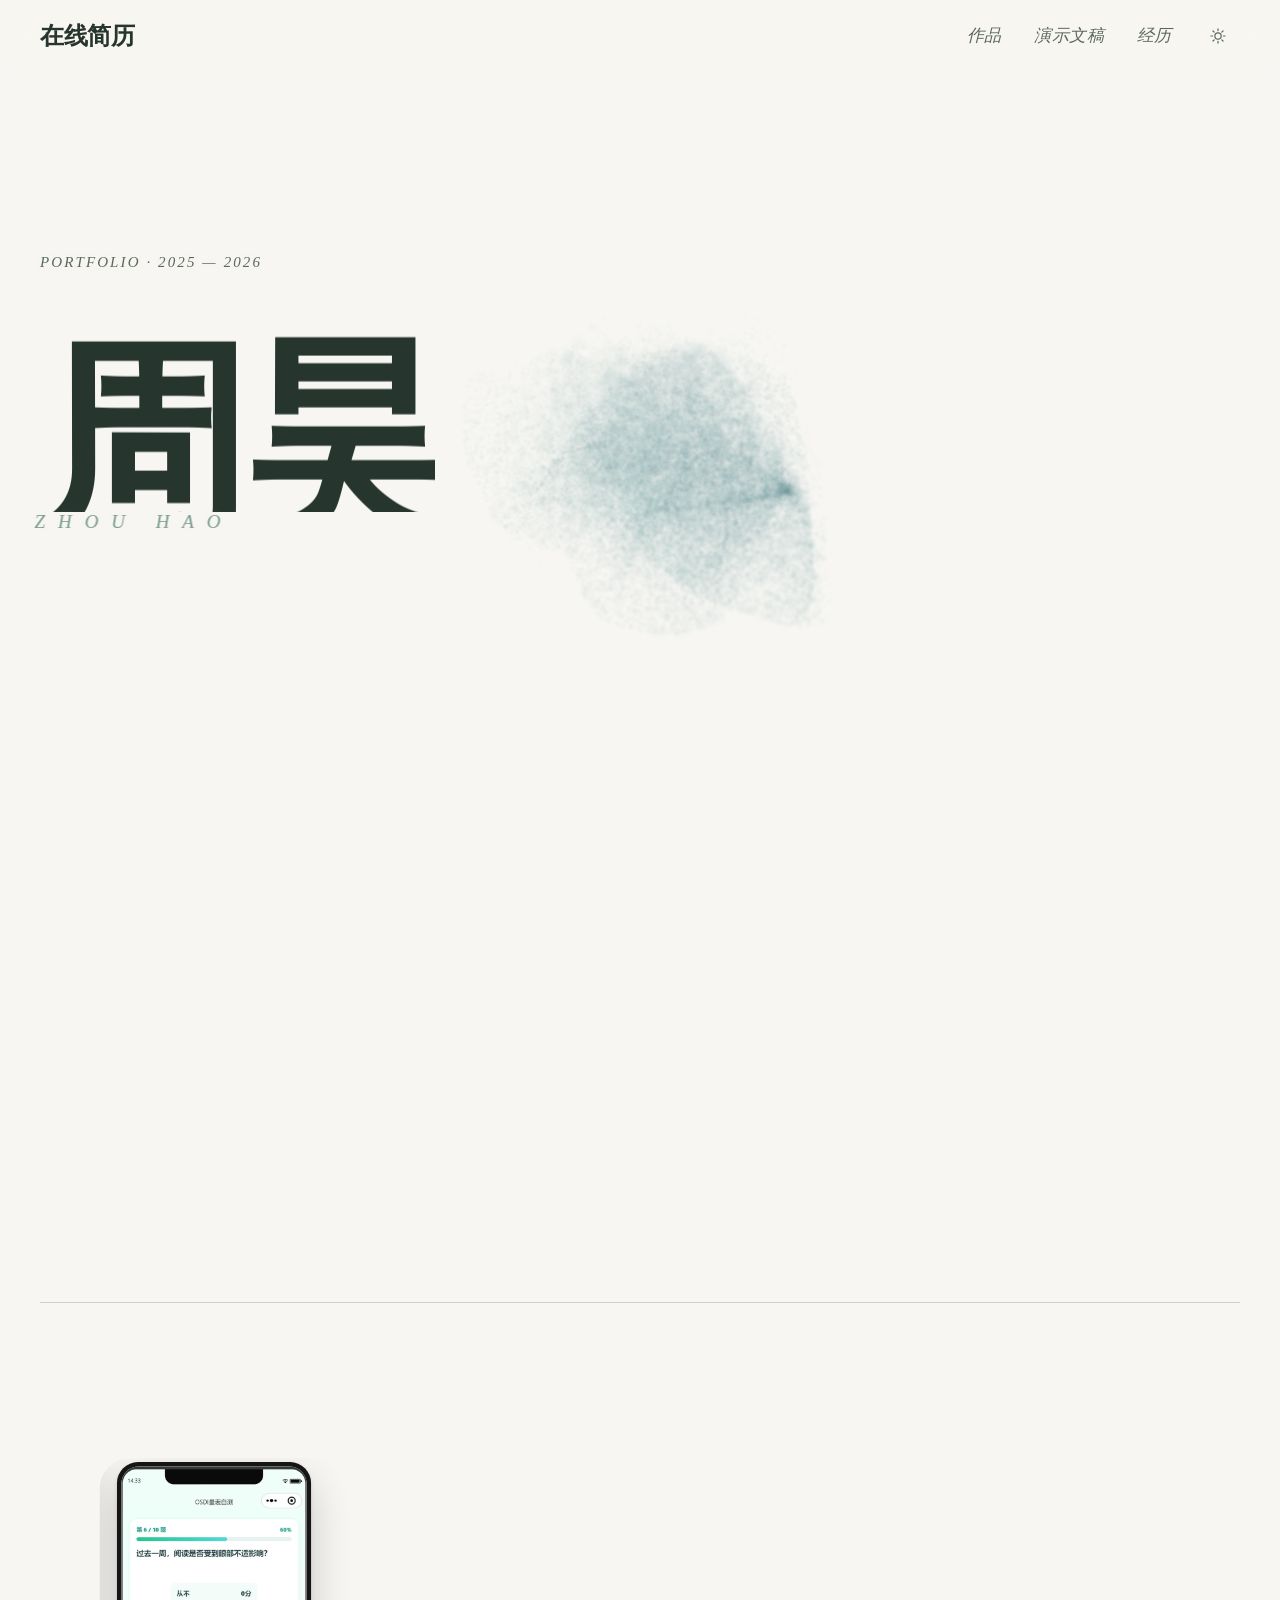
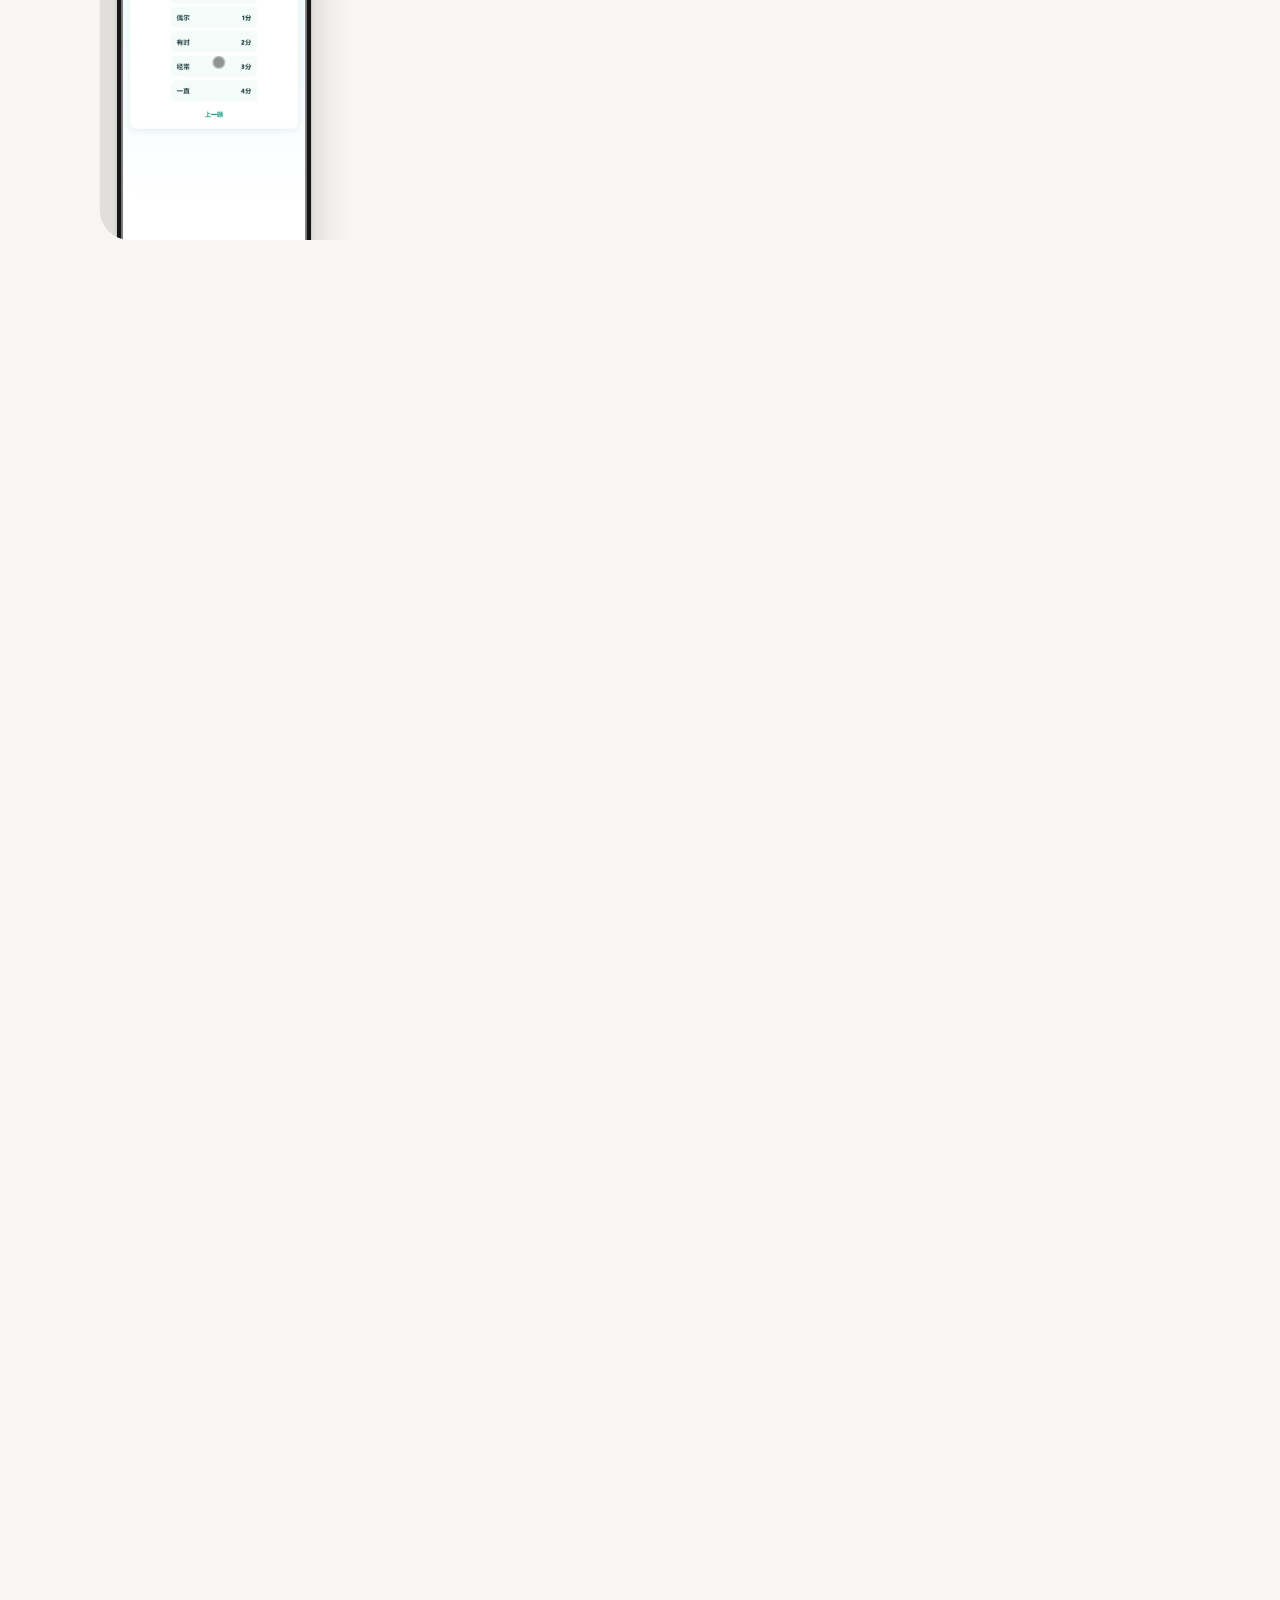
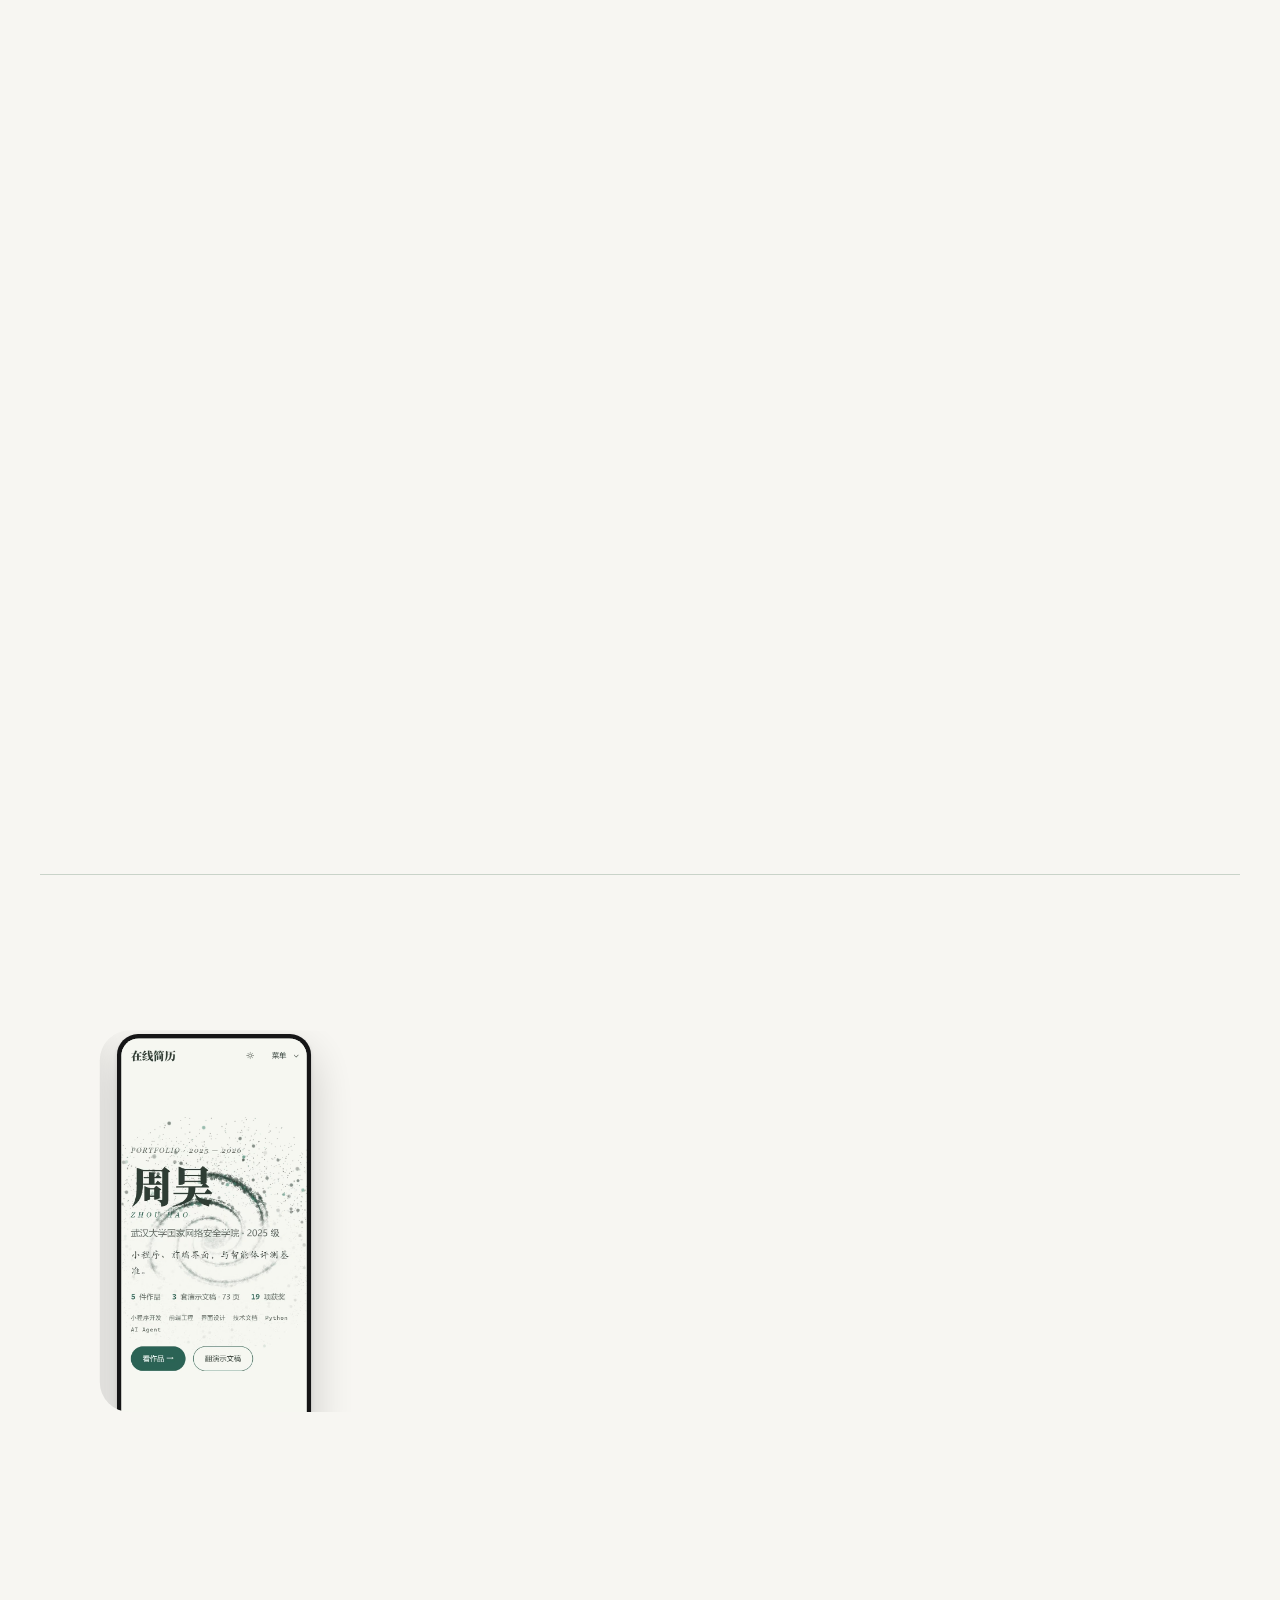
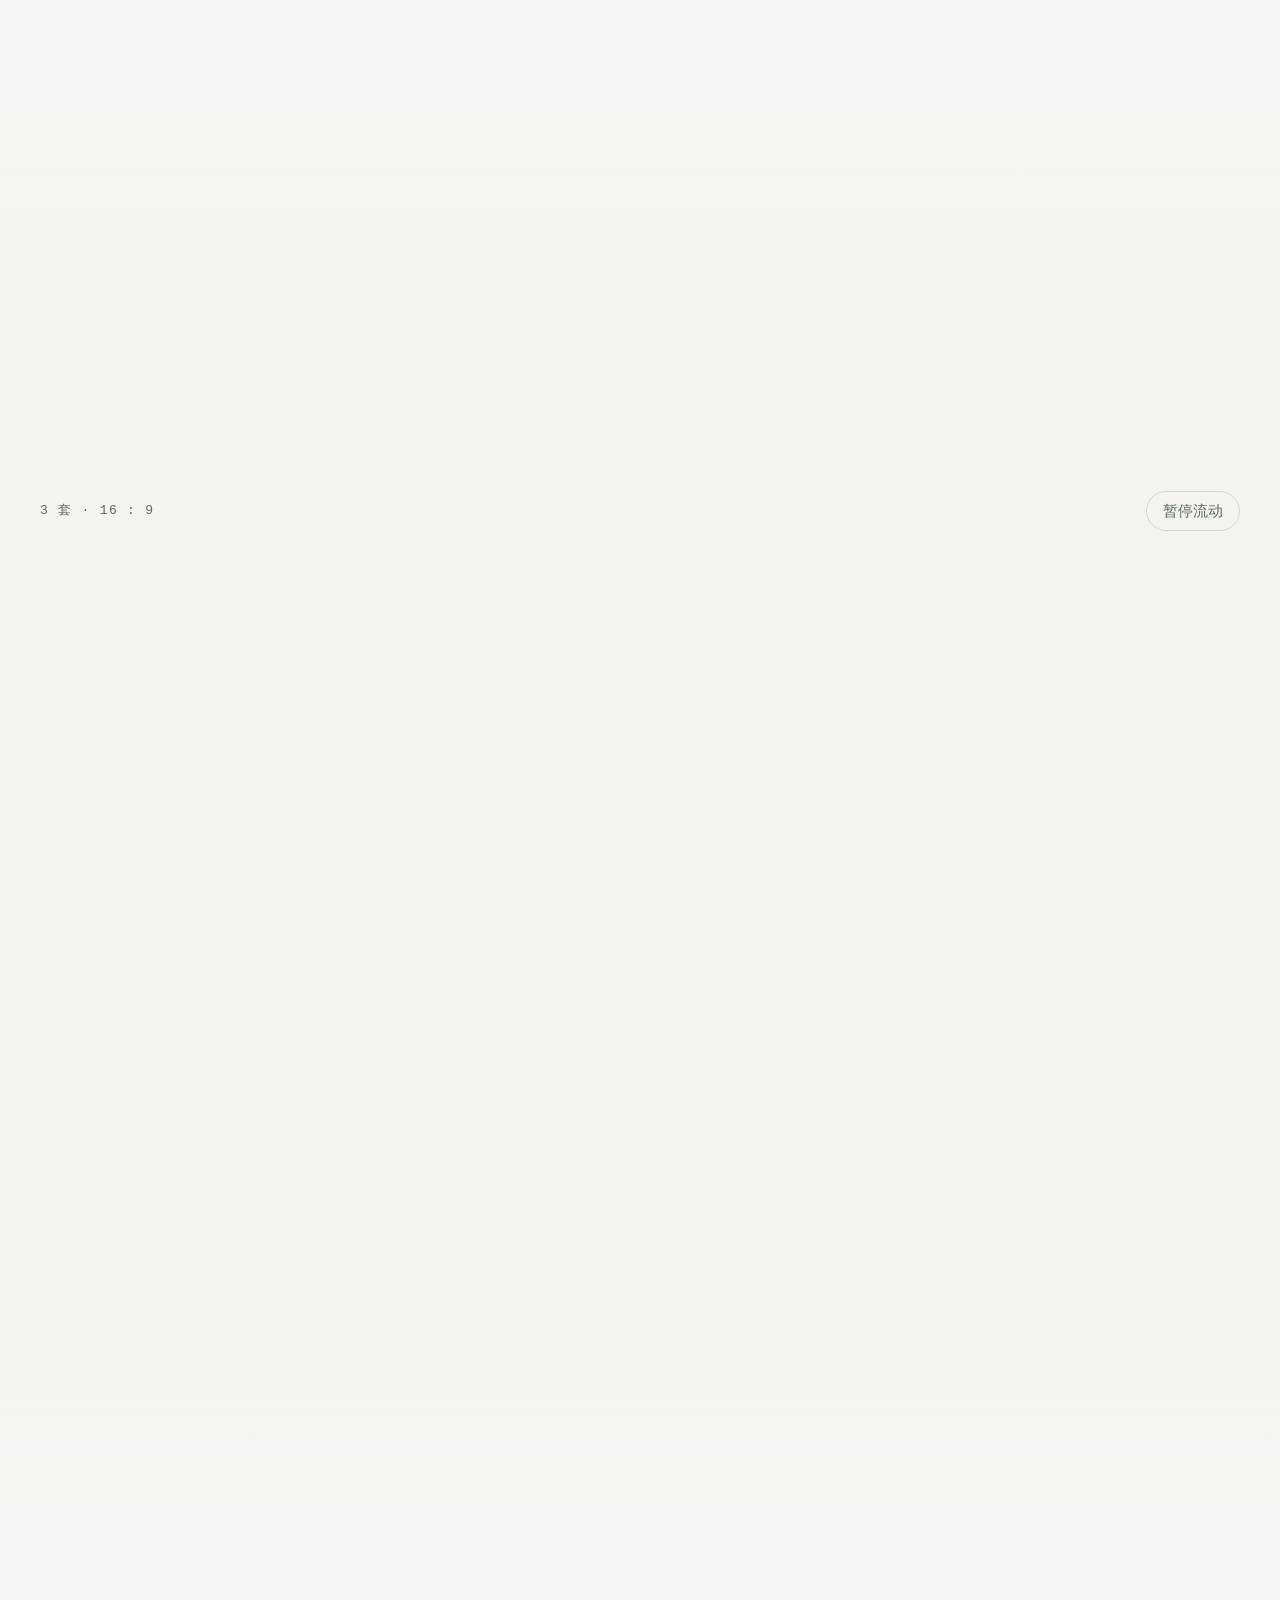
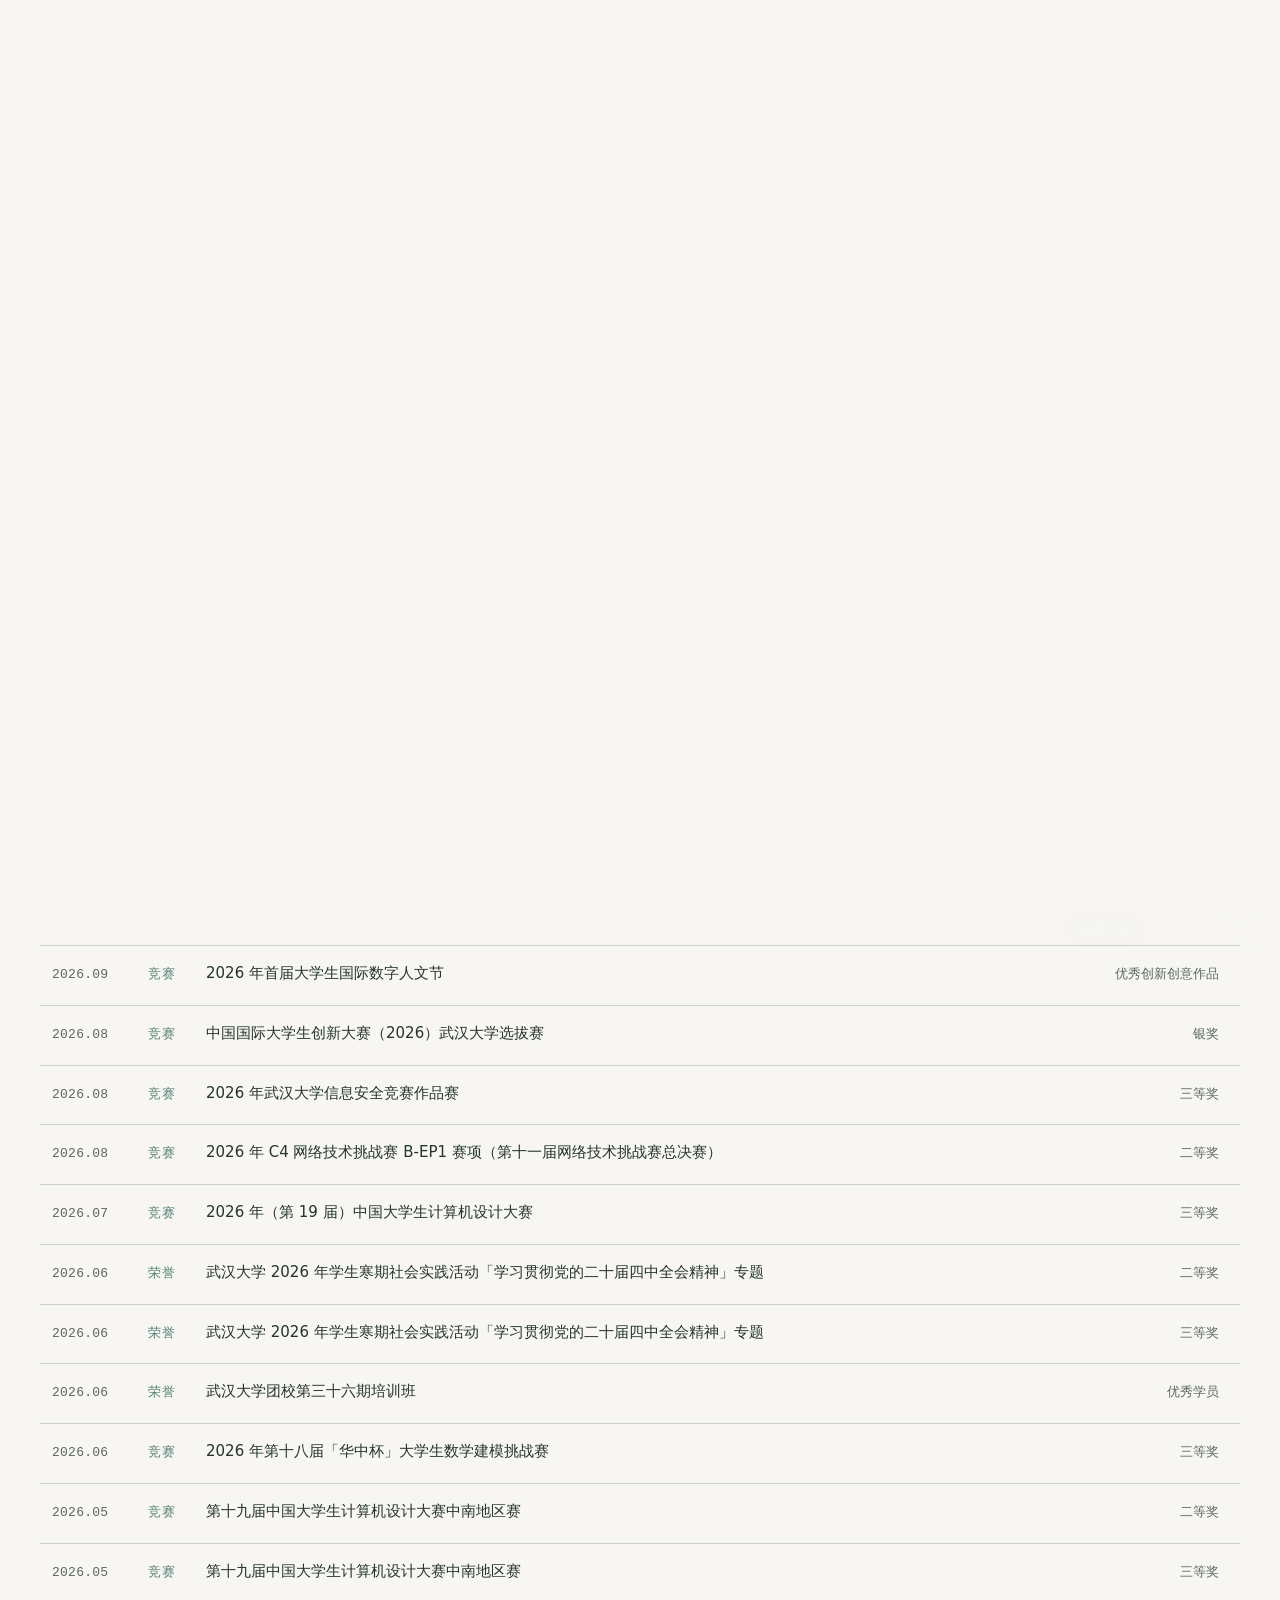
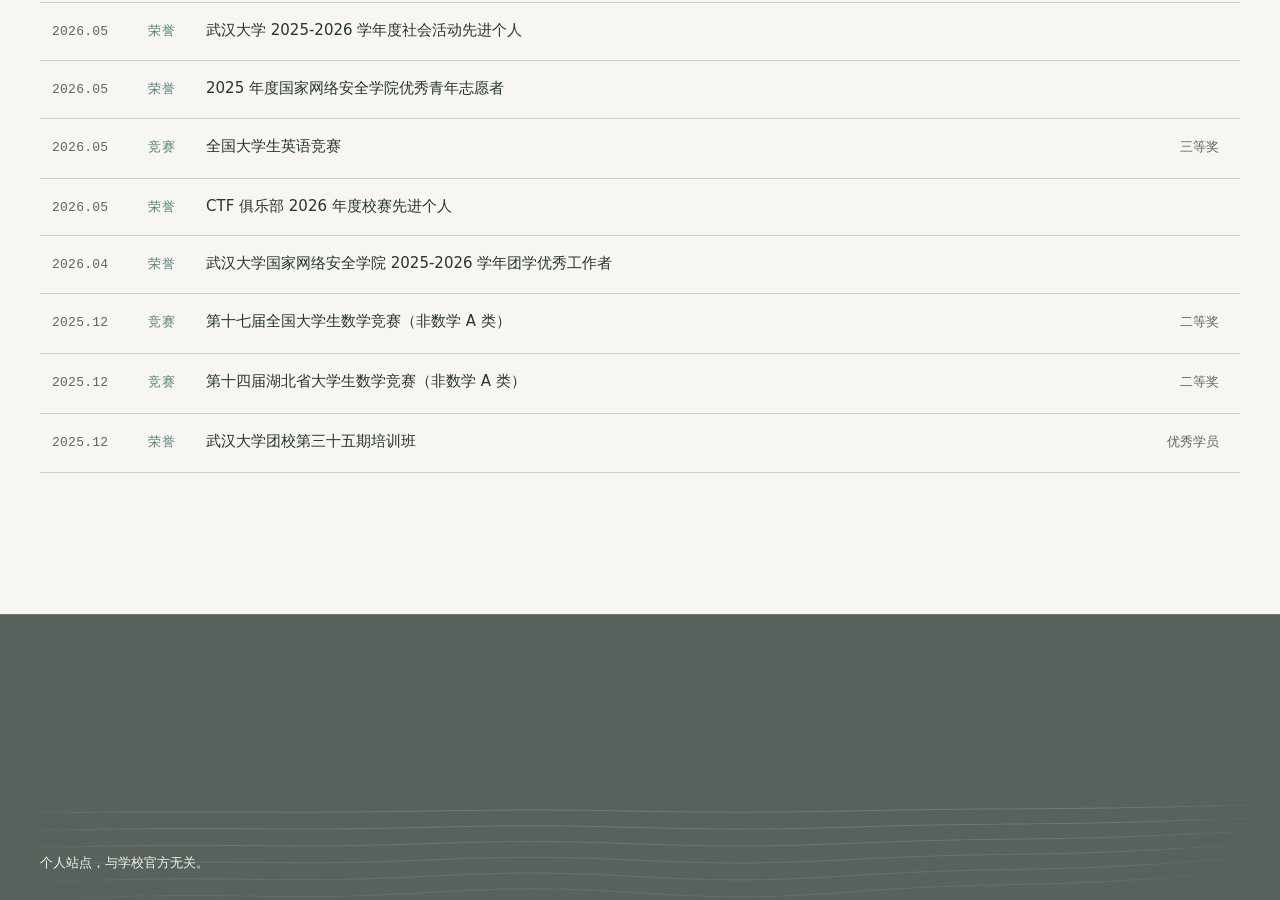
==== commit 97bd29f2: "部署 zhou-hao52.github.io" ====
--- a/index.html
+++ b/index.html
@@ -23,4 +23,4 @@
   try { if (!sessionStorage.getItem('portfolio:entered')) h.classList.add('gate'); } catch (e) {}
   setTimeout(function () { if (!h.hasAttribute('data-motion')) h.classList.remove('js', 'gate'); }, 4000);
 })(document, window);
-</script><link rel="icon" href="/favicon.svg?v=2" type="image/svg+xml"><link rel="stylesheet" href="/assets/index.BJKItWZT.css"></head><body data-scene="home"><canvas id="scene" aria-hidden="true"></canvas><div class="curtain" aria-hidden="true"></div><div class="progress-bar" aria-hidden="true"></div><div class="gate-veil" role="status" aria-label="正在载入"><div class="gate-inner"><p class="gate-mark">周昊</p><p class="gate-line">武汉大学国家网络安全学院</p><div class="gate-bar" aria-hidden="true"><i></i></div><p class="gate-pct" aria-hidden="true"><span>0</span>%</p></div></div><a class="skip-link" href="#main">跳到正文</a><header class="site-header"><div class="wrap header-inner"><a class="brand" href="/" aria-label="在线简历 · 首页"><strong>在线简历</strong></a><div class="header-tools"><nav class="desktop-nav" aria-label="主导航"><a class="nav-link" href="#works">作品</a><a class="nav-link" href="#decks">演示文稿</a><a class="nav-link" href="#journey">经历</a></nav><button class="mode-toggle" type="button" data-mode-toggle aria-pressed="false" aria-label="深色模式" title="切换浅色 / 深色"><svg class="i-sun" viewBox="0 0 24 24" width="18" height="18" aria-hidden="true" fill="none" stroke="currentColor" stroke-width="1.6" stroke-linecap="round"><circle cx="12" cy="12" r="4.2"></circle><path d="M12 2.6v2.2M12 19.2v2.2M2.6 12h2.2M19.2 12h2.2M5.3 5.3l1.6 1.6M17.1 17.1l1.6 1.6M18.7 5.3l-1.6 1.6M6.9 17.1l-1.6 1.6"></path></svg><svg class="i-moon" viewBox="0 0 24 24" width="18" height="18" aria-hidden="true" fill="none" stroke="currentColor" stroke-width="1.6" stroke-linejoin="round"><path d="M20 14.4A8.4 8.4 0 0 1 9.6 4a8.4 8.4 0 1 0 10.4 10.4Z"></path></svg></button><details class="mobile-menu"><summary>菜单<span class="caret" aria-hidden="true"></span></summary><nav aria-label="移动导航"><a class="nav-link" href="#works">作品</a><a class="nav-link" href="#decks">演示文稿</a><a class="nav-link" href="#journey">经历</a></nav></details></div></div></header><main id="main"><section class="hero" id="top" aria-label="首屏" data-astro-cid-lcdefpme><div class="wrap hero-inner" data-astro-cid-lcdefpme><p class="eyebrow" data-hero data-astro-cid-lcdefpme>Portfolio · 2025 — 2026</p><h1 class="mega" data-astro-cid-lcdefpme><span class="mega-line" data-astro-cid-lcdefpme><span class="mega-name" data-astro-cid-lcdefpme>周昊</span></span><span class="mega-en" data-astro-cid-lcdefpme>ZHOU HAO</span></h1><p class="hero-lead" data-hero data-astro-cid-lcdefpme>武汉大学国家网络安全学院 · 2025 级</p><p class="hero-tagline" data-split data-hero data-astro-cid-lcdefpme>小程序、前端界面，与智能体评测基准。</p><ul class="hero-facts" data-hero data-astro-cid-lcdefpme><li data-astro-cid-lcdefpme><span class="mono" data-astro-cid-lcdefpme>5</span> 件作品</li><li data-astro-cid-lcdefpme><span class="mono" data-astro-cid-lcdefpme>3</span> 套演示文稿 · 73 页</li><li data-astro-cid-lcdefpme><span class="mono" data-astro-cid-lcdefpme>19</span> 项获奖</li></ul><p class="hero-stack mono" data-hero data-astro-cid-lcdefpme><span data-astro-cid-lcdefpme>小程序开发</span><span data-astro-cid-lcdefpme>前端工程</span><span data-astro-cid-lcdefpme>界面设计</span><span data-astro-cid-lcdefpme>技术文档</span><span data-astro-cid-lcdefpme>Python</span><span data-astro-cid-lcdefpme>AI Agent</span></p><div class="hero-actions" data-hero data-astro-cid-lcdefpme><a class="button primary" href="#works" data-magnet data-astro-cid-lcdefpme><span class="mag-in" data-astro-cid-lcdefpme>看作品 →</span></a><a class="button secondary" href="#decks" data-magnet data-astro-cid-lcdefpme><span class="mag-in" data-astro-cid-lcdefpme>翻演示文稿</span></a></div></div><p class="scroll-cue" data-hero aria-hidden="true" data-astro-cid-lcdefpme><span class="mono" data-astro-cid-lcdefpme>SCROLL</span> · 向下</p></section><section class="chapter" id="works" aria-labelledby="works-title" data-astro-cid-lcdefpme><div class="wrap" data-astro-cid-lcdefpme><header class="sec-head" data-astro-cid-lcdefpme><span class="idx" data-astro-cid-lcdefpme>02 / SELECTED WORKS</span><div data-astro-cid-lcdefpme><h2 id="works-title" data-split data-astro-cid-lcdefpme>项目<span class="accent" data-astro-cid-lcdefpme>实践</span></h2><p class="sec-lead" data-astro-cid-lcdefpme>四款微信小程序与一个在线简历站点，覆盖医疗、人文、文旅与前端工程。</p></div></header><div class="works-stage" data-astro-cid-lcdefpme><ol class="work-list" data-astro-cid-lcdefpme><li class="work-row" data-astro-cid-lcdefpme><div class="work-media" data-mask data-tilt data-astro-cid-lcdefpme><div class="phones" data-astro-cid-lcdefpme><div class="phone" data-phone data-astro-cid-lcdefpme><div class="scr" data-astro-cid-lcdefpme><video preload="none" playsinline muted loop poster="/video/ganyan.poster.webp" width="540" height="960" aria-label="智诊干眼 演示视频" data-astro-cid-lcdefpme><source src="/video/ganyan.mp4" type="video/mp4" data-astro-cid-lcdefpme></video><button class="play" type="button" data-play data-astro-cid-lcdefpme><span class="tri" aria-hidden="true" data-astro-cid-lcdefpme></span>播放演示</button></div></div><div class="phone p2" aria-hidden="true" data-astro-cid-lcdefpme><div class="scr" data-astro-cid-lcdefpme><img src="/video/ganyan.poster-b.webp" alt="" width="540" height="960" loading="lazy" decoding="async" data-astro-cid-lcdefpme></div></div></div></div><div class="work-body" data-astro-cid-lcdefpme><p class="work-num mono" data-astro-cid-lcdefpme>01 <span class="muted" data-astro-cid-lcdefpme>/ 05</span></p><h3 class="work-title" data-astro-cid-lcdefpme>智诊干眼<span class="en" data-astro-cid-lcdefpme>Dry Eye</span></h3><p class="work-sum" data-astro-cid-lcdefpme>面向干眼症自查的微信小程序：将临床量表拆成分步问答，答完生成评估报告与用眼建议。</p><dl class="work-meta" data-astro-cid-lcdefpme><div data-astro-cid-lcdefpme><dt data-astro-cid-lcdefpme>Year</dt><dd data-astro-cid-lcdefpme>2026</dd></div><div data-astro-cid-lcdefpme><dt data-astro-cid-lcdefpme>Role</dt><dd data-astro-cid-lcdefpme>小程序开发 · 界面设计</dd></div><div data-astro-cid-lcdefpme><dt data-astro-cid-lcdefpme>Status</dt><dd data-astro-cid-lcdefpme>未公开</dd></div></dl><ul class="work-tags" data-astro-cid-lcdefpme><li data-astro-cid-lcdefpme><span class="chip" data-astro-cid-lcdefpme>微信小程序</span></li><li data-astro-cid-lcdefpme><span class="chip" data-astro-cid-lcdefpme>WXML / WXSS</span></li><li data-astro-cid-lcdefpme><span class="chip" data-astro-cid-lcdefpme>AI 问诊</span></li></ul></div></li><li class="work-row" data-astro-cid-lcdefpme><div class="work-media" data-mask data-tilt data-astro-cid-lcdefpme><div class="phones" data-astro-cid-lcdefpme><div class="phone" data-phone data-astro-cid-lcdefpme><div class="scr" data-astro-cid-lcdefpme><video preload="none" playsinline muted loop poster="/video/konghou.poster.webp" width="540" height="960" aria-label="诗乐共生 演示视频" data-astro-cid-lcdefpme><source src="/video/konghou.mp4" type="video/mp4" data-astro-cid-lcdefpme></video><button class="play" type="button" data-play data-astro-cid-lcdefpme><span class="tri" aria-hidden="true" data-astro-cid-lcdefpme></span>播放演示</button></div></div><div class="phone p2" aria-hidden="true" data-astro-cid-lcdefpme><div class="scr" data-astro-cid-lcdefpme><img src="/video/konghou.poster-b.webp" alt="" width="540" height="960" loading="lazy" decoding="async" data-astro-cid-lcdefpme></div></div></div></div><div class="work-body" data-astro-cid-lcdefpme><p class="work-num mono" data-astro-cid-lcdefpme>02 <span class="muted" data-astro-cid-lcdefpme>/ 05</span></p><h3 class="work-title" data-astro-cid-lcdefpme>诗乐共生<span class="en" data-astro-cid-lcdefpme>Poetry &amp; Music</span></h3><p class="work-sum" data-astro-cid-lcdefpme>以《李凭箜篌引》为文本对象的数字人文小程序：全诗逐句注解、箜篌音色试听与配图，按阅读节奏分段呈现。</p><dl class="work-meta" data-astro-cid-lcdefpme><div data-astro-cid-lcdefpme><dt data-astro-cid-lcdefpme>Year</dt><dd data-astro-cid-lcdefpme>2026</dd></div><div data-astro-cid-lcdefpme><dt data-astro-cid-lcdefpme>Role</dt><dd data-astro-cid-lcdefpme>小程序开发 · 视觉设计</dd></div><div data-astro-cid-lcdefpme><dt data-astro-cid-lcdefpme>Status</dt><dd data-astro-cid-lcdefpme>未公开</dd></div></dl><ul class="work-tags" data-astro-cid-lcdefpme><li data-astro-cid-lcdefpme><span class="chip" data-astro-cid-lcdefpme>微信小程序</span></li><li data-astro-cid-lcdefpme><span class="chip" data-astro-cid-lcdefpme>WXML / WXSS</span></li><li data-astro-cid-lcdefpme><span class="chip" data-astro-cid-lcdefpme>音频与插画</span></li></ul></div></li><li class="work-row" data-astro-cid-lcdefpme><div class="work-media" data-mask data-tilt data-astro-cid-lcdefpme><div class="phones" data-astro-cid-lcdefpme><div class="phone" data-phone data-astro-cid-lcdefpme><div class="scr" data-astro-cid-lcdefpme><video preload="none" playsinline muted loop poster="/video/xiake.poster.webp" width="540" height="960" aria-label="霞客同行 演示视频" data-astro-cid-lcdefpme><source src="/video/xiake.mp4" type="video/mp4" data-astro-cid-lcdefpme></video><button class="play" type="button" data-play data-astro-cid-lcdefpme><span class="tri" aria-hidden="true" data-astro-cid-lcdefpme></span>播放演示</button></div></div><div class="phone p2" aria-hidden="true" data-astro-cid-lcdefpme><div class="scr" data-astro-cid-lcdefpme><img src="/video/xiake.poster-b.webp" alt="" width="540" height="960" loading="lazy" decoding="async" data-astro-cid-lcdefpme></div></div></div></div><div class="work-body" data-astro-cid-lcdefpme><p class="work-num mono" data-astro-cid-lcdefpme>03 <span class="muted" data-astro-cid-lcdefpme>/ 05</span></p><h3 class="work-title" data-astro-cid-lcdefpme>霞客同行<span class="en" data-astro-cid-lcdefpme>Xiake</span></h3><p class="work-sum" data-astro-cid-lcdefpme>徐霞客行迹的地图化整理：将游记中的地点与路线落到地图上，支持按行程浏览原文并记录到访。</p><dl class="work-meta" data-astro-cid-lcdefpme><div data-astro-cid-lcdefpme><dt data-astro-cid-lcdefpme>Year</dt><dd data-astro-cid-lcdefpme>2026</dd></div><div data-astro-cid-lcdefpme><dt data-astro-cid-lcdefpme>Role</dt><dd data-astro-cid-lcdefpme>小程序开发 · 地图与内容结构</dd></div><div data-astro-cid-lcdefpme><dt data-astro-cid-lcdefpme>Status</dt><dd data-astro-cid-lcdefpme>未公开</dd></div></dl><ul class="work-tags" data-astro-cid-lcdefpme><li data-astro-cid-lcdefpme><span class="chip" data-astro-cid-lcdefpme>微信小程序</span></li><li data-astro-cid-lcdefpme><span class="chip" data-astro-cid-lcdefpme>地图组件</span></li><li data-astro-cid-lcdefpme><span class="chip" data-astro-cid-lcdefpme>内容结构化</span></li></ul></div></li><li class="work-row" data-astro-cid-lcdefpme><div class="work-media" data-mask data-tilt data-astro-cid-lcdefpme><div class="phones" data-astro-cid-lcdefpme><div class="phone" data-phone data-astro-cid-lcdefpme><div class="scr" data-astro-cid-lcdefpme><video preload="none" playsinline muted loop poster="/video/luntai.poster.webp" width="540" height="960" aria-label="丝路轮台 演示视频" data-astro-cid-lcdefpme><source src="/video/luntai.mp4" type="video/mp4" data-astro-cid-lcdefpme></video><button class="play" type="button" data-play data-astro-cid-lcdefpme><span class="tri" aria-hidden="true" data-astro-cid-lcdefpme></span>播放演示</button></div></div><div class="phone p2" aria-hidden="true" data-astro-cid-lcdefpme><div class="scr" data-astro-cid-lcdefpme><img src="/video/luntai.poster-b.webp" alt="" width="540" height="960" loading="lazy" decoding="async" data-astro-cid-lcdefpme></div></div></div></div><div class="work-body" data-astro-cid-lcdefpme><p class="work-num mono" data-astro-cid-lcdefpme>04 <span class="muted" data-astro-cid-lcdefpme>/ 05</span></p><h3 class="work-title" data-astro-cid-lcdefpme>丝路轮台<span class="en" data-astro-cid-lcdefpme>Silk Road Luntai</span></h3><p class="work-sum" data-astro-cid-lcdefpme>胡杨林景区导览小程序：服务区、游览路线与本地物产收在同一个入口，按到访场景组织信息。</p><dl class="work-meta" data-astro-cid-lcdefpme><div data-astro-cid-lcdefpme><dt data-astro-cid-lcdefpme>Year</dt><dd data-astro-cid-lcdefpme>2026</dd></div><div data-astro-cid-lcdefpme><dt data-astro-cid-lcdefpme>Role</dt><dd data-astro-cid-lcdefpme>小程序开发 · 界面设计</dd></div><div data-astro-cid-lcdefpme><dt data-astro-cid-lcdefpme>Status</dt><dd data-astro-cid-lcdefpme>未公开</dd></div></dl><ul class="work-tags" data-astro-cid-lcdefpme><li data-astro-cid-lcdefpme><span class="chip" data-astro-cid-lcdefpme>微信小程序</span></li><li data-astro-cid-lcdefpme><span class="chip" data-astro-cid-lcdefpme>WXML / WXSS</span></li><li data-astro-cid-lcdefpme><span class="chip" data-astro-cid-lcdefpme>导览交互</span></li></ul></div></li><li class="work-row" data-astro-cid-lcdefpme><div class="work-media" data-mask data-tilt data-astro-cid-lcdefpme><div class="phones" data-astro-cid-lcdefpme><div class="phone" data-phone data-astro-cid-lcdefpme><div class="scr" data-astro-cid-lcdefpme><picture class="shot shot-dark" data-astro-cid-lcdefpme><source type="image/avif" srcset="/img/works/portfolio-dark-640.avif?v=2 640w, /img/works/portfolio-dark-1200.avif?v=2 1200w" sizes="(max-width:900px) 60vw, 26vw" data-astro-cid-lcdefpme><img src="/img/works/portfolio-dark-1200.webp?v=2" alt="本站首屏截图（深色）" width="780" height="1688" loading="lazy" decoding="async" data-astro-cid-lcdefpme></picture><picture class="shot shot-light" aria-hidden="true" data-astro-cid-lcdefpme><source type="image/avif" srcset="/img/works/portfolio-light-640.avif?v=2 640w, /img/works/portfolio-light-1200.avif?v=2 1200w" sizes="(max-width:900px) 60vw, 26vw" data-astro-cid-lcdefpme><img src="/img/works/portfolio-light-1200.webp?v=2" alt="" width="780" height="1688" loading="lazy" decoding="async" data-astro-cid-lcdefpme></picture></div></div><div class="phone p2" aria-hidden="true" data-astro-cid-lcdefpme><div class="scr" data-astro-cid-lcdefpme><picture data-astro-cid-lcdefpme><source type="image/avif" srcset="/img/works/portfolio-light-640.avif?v=2 640w, /img/works/portfolio-light-1200.avif?v=2 1200w" sizes="(max-width:900px) 60vw, 26vw" data-astro-cid-lcdefpme><img src="/img/works/portfolio-light-1200.webp?v=2" alt="本站首屏截图（浅色）" width="780" height="1688" loading="lazy" decoding="async" data-astro-cid-lcdefpme></picture></div></div></div></div><div class="work-body" data-astro-cid-lcdefpme><p class="work-num mono" data-astro-cid-lcdefpme>05 <span class="muted" data-astro-cid-lcdefpme>/ 05</span></p><h3 class="work-title" data-astro-cid-lcdefpme>本站<span class="en" data-astro-cid-lcdefpme>This Site</span></h3><p class="work-sum" data-astro-cid-lcdefpme>个人在线简历站点：以 WebGL 粒子场为背景，滚动驱动章节形态，提供浅色与深色两套主题。</p><dl class="work-meta" data-astro-cid-lcdefpme><div data-astro-cid-lcdefpme><dt data-astro-cid-lcdefpme>Year</dt><dd data-astro-cid-lcdefpme>2026</dd></div><div data-astro-cid-lcdefpme><dt data-astro-cid-lcdefpme>Role</dt><dd data-astro-cid-lcdefpme>设计 · 开发</dd></div><div data-astro-cid-lcdefpme><dt data-astro-cid-lcdefpme>Status</dt><dd data-astro-cid-lcdefpme>已上线</dd></div></dl><ul class="work-tags" data-astro-cid-lcdefpme><li data-astro-cid-lcdefpme><span class="chip" data-astro-cid-lcdefpme>Astro</span></li><li data-astro-cid-lcdefpme><span class="chip" data-astro-cid-lcdefpme>three.js</span></li><li data-astro-cid-lcdefpme><span class="chip" data-astro-cid-lcdefpme>GSAP</span></li></ul></div></li></ol></div></div></section><section class="chapter chapter-tint" id="decks" aria-labelledby="decks-title" data-astro-cid-lcdefpme><div class="wrap" data-astro-cid-lcdefpme><header class="sec-head" data-astro-cid-lcdefpme><span class="idx" data-astro-cid-lcdefpme>03 / DECKS</span><div data-astro-cid-lcdefpme><h2 id="decks-title" data-split data-astro-cid-lcdefpme>演示<span class="accent" data-astro-cid-lcdefpme>文稿</span></h2><p class="sec-lead" data-astro-cid-lcdefpme>竞赛答辩、项目申报与课程展示，三套共 73 页。</p></div></header></div><div class="mq-toolbar" data-astro-cid-fxy4fcd3><div class="wrap" data-astro-cid-fxy4fcd3><p class="mq-total mono" data-astro-cid-fxy4fcd3>3 套 · 16 : 9</p><button class="mq-pause" type="button" data-mq-pause aria-pressed="false" data-astro-cid-fxy4fcd3>暂停流动</button></div></div><div class="deck-marquee" data-marquee data-astro-cid-fxy4fcd3><div class="mq-row" data-dir="fwd" style="--n:17" data-astro-cid-fxy4fcd3><div class="mq-label" data-astro-cid-fxy4fcd3><div class="wrap" data-astro-cid-fxy4fcd3><span class="mq-title" data-astro-cid-fxy4fcd3>榫卯花都 华韵巡寰</span><span class="mq-en" data-astro-cid-fxy4fcd3>Sunmao</span><span class="mq-count mono" data-astro-cid-fxy4fcd3>17 页</span></div></div><ul class="mq-track" role="list" data-astro-cid-fxy4fcd3><li class="mq-card" data-astro-cid-fxy4fcd3><img src="/decks/sunmao/t/01.webp" alt="榫卯花都 华韵巡寰 第 1 页" width="480" height="270" loading="lazy" decoding="async" fetchpriority="auto" data-astro-cid-fxy4fcd3></li><li class="mq-card" data-astro-cid-fxy4fcd3><img src="/decks/sunmao/t/02.webp" alt="榫卯花都 华韵巡寰 第 2 页" width="480" height="270" loading="lazy" decoding="async" fetchpriority="auto" data-astro-cid-fxy4fcd3></li><li class="mq-card" data-astro-cid-fxy4fcd3><img src="/decks/sunmao/t/03.webp" alt="榫卯花都 华韵巡寰 第 3 页" width="480" height="270" loading="lazy" decoding="async" fetchpriority="auto" data-astro-cid-fxy4fcd3></li><li class="mq-card" data-astro-cid-fxy4fcd3><img src="/decks/sunmao/t/04.webp" alt="榫卯花都 华韵巡寰 第 4 页" width="480" height="270" loading="lazy" decoding="async" fetchpriority="auto" data-astro-cid-fxy4fcd3></li><li class="mq-card" data-astro-cid-fxy4fcd3><img src="/decks/sunmao/t/05.webp" alt="榫卯花都 华韵巡寰 第 5 页" width="480" height="270" loading="lazy" decoding="async" fetchpriority="auto" data-astro-cid-fxy4fcd3></li><li class="mq-card" data-astro-cid-fxy4fcd3><img src="/decks/sunmao/t/06.webp" alt="榫卯花都 华韵巡寰 第 6 页" width="480" height="270" loading="lazy" decoding="async" fetchpriority="auto" data-astro-cid-fxy4fcd3></li><li class="mq-card" data-astro-cid-fxy4fcd3><img src="/decks/sunmao/t/07.webp" alt="榫卯花都 华韵巡寰 第 7 页" width="480" height="270" loading="lazy" decoding="async" fetchpriority="auto" data-astro-cid-fxy4fcd3></li><li class="mq-card" data-astro-cid-fxy4fcd3><img src="/decks/sunmao/t/08.webp" alt="榫卯花都 华韵巡寰 第 8 页" width="480" height="270" loading="lazy" decoding="async" fetchpriority="auto" data-astro-cid-fxy4fcd3></li><li class="mq-card" data-astro-cid-fxy4fcd3><img src="/decks/sunmao/t/09.webp" alt="榫卯花都 华韵巡寰 第 9 页" width="480" height="270" loading="lazy" decoding="async" fetchpriority="auto" data-astro-cid-fxy4fcd3></li><li class="mq-card" data-astro-cid-fxy4fcd3><img src="/decks/sunmao/t/10.webp" alt="榫卯花都 华韵巡寰 第 10 页" width="480" height="270" loading="lazy" decoding="async" fetchpriority="auto" data-astro-cid-fxy4fcd3></li><li class="mq-card" data-astro-cid-fxy4fcd3><img src="/decks/sunmao/t/11.webp" alt="榫卯花都 华韵巡寰 第 11 页" width="480" height="270" loading="lazy" decoding="async" fetchpriority="auto" data-astro-cid-fxy4fcd3></li><li class="mq-card" data-astro-cid-fxy4fcd3><img src="/decks/sunmao/t/12.webp" alt="榫卯花都 华韵巡寰 第 12 页" width="480" height="270" loading="lazy" decoding="async" fetchpriority="auto" data-astro-cid-fxy4fcd3></li><li class="mq-card" data-astro-cid-fxy4fcd3><img src="/decks/sunmao/t/13.webp" alt="榫卯花都 华韵巡寰 第 13 页" width="480" height="270" loading="lazy" decoding="async" fetchpriority="auto" data-astro-cid-fxy4fcd3></li><li class="mq-card" data-astro-cid-fxy4fcd3><img src="/decks/sunmao/t/14.webp" alt="榫卯花都 华韵巡寰 第 14 页" width="480" height="270" loading="lazy" decoding="async" fetchpriority="auto" data-astro-cid-fxy4fcd3></li><li class="mq-card" data-astro-cid-fxy4fcd3><img src="/decks/sunmao/t/15.webp" alt="榫卯花都 华韵巡寰 第 15 页" width="480" height="270" loading="lazy" decoding="async" fetchpriority="auto" data-astro-cid-fxy4fcd3></li><li class="mq-card" data-astro-cid-fxy4fcd3><img src="/decks/sunmao/t/16.webp" alt="榫卯花都 华韵巡寰 第 16 页" width="480" height="270" loading="lazy" decoding="async" fetchpriority="auto" data-astro-cid-fxy4fcd3></li><li class="mq-card" data-astro-cid-fxy4fcd3><img src="/decks/sunmao/t/17.webp" alt="榫卯花都 华韵巡寰 第 17 页" width="480" height="270" loading="lazy" decoding="async" fetchpriority="auto" data-astro-cid-fxy4fcd3></li><li class="mq-card" aria-hidden="true" data-astro-cid-fxy4fcd3><img src="/decks/sunmao/t/01.webp" alt width="480" height="270" loading="lazy" decoding="async" fetchpriority="low" data-astro-cid-fxy4fcd3></li><li class="mq-card" aria-hidden="true" data-astro-cid-fxy4fcd3><img src="/decks/sunmao/t/02.webp" alt width="480" height="270" loading="lazy" decoding="async" fetchpriority="low" data-astro-cid-fxy4fcd3></li><li class="mq-card" aria-hidden="true" data-astro-cid-fxy4fcd3><img src="/decks/sunmao/t/03.webp" alt width="480" height="270" loading="lazy" decoding="async" fetchpriority="low" data-astro-cid-fxy4fcd3></li><li class="mq-card" aria-hidden="true" data-astro-cid-fxy4fcd3><img src="/decks/sunmao/t/04.webp" alt width="480" height="270" loading="lazy" decoding="async" fetchpriority="low" data-astro-cid-fxy4fcd3></li><li class="mq-card" aria-hidden="true" data-astro-cid-fxy4fcd3><img src="/decks/sunmao/t/05.webp" alt width="480" height="270" loading="lazy" decoding="async" fetchpriority="low" data-astro-cid-fxy4fcd3></li><li class="mq-card" aria-hidden="true" data-astro-cid-fxy4fcd3><img src="/decks/sunmao/t/06.webp" alt width="480" height="270" loading="lazy" decoding="async" fetchpriority="low" data-astro-cid-fxy4fcd3></li><li class="mq-card" aria-hidden="true" data-astro-cid-fxy4fcd3><img src="/decks/sunmao/t/07.webp" alt width="480" height="270" loading="lazy" decoding="async" fetchpriority="low" data-astro-cid-fxy4fcd3></li><li class="mq-card" aria-hidden="true" data-astro-cid-fxy4fcd3><img src="/decks/sunmao/t/08.webp" alt width="480" height="270" loading="lazy" decoding="async" fetchpriority="low" data-astro-cid-fxy4fcd3></li><li class="mq-card" aria-hidden="true" data-astro-cid-fxy4fcd3><img src="/decks/sunmao/t/09.webp" alt width="480" height="270" loading="lazy" decoding="async" fetchpriority="low" data-astro-cid-fxy4fcd3></li><li class="mq-card" aria-hidden="true" data-astro-cid-fxy4fcd3><img src="/decks/sunmao/t/10.webp" alt width="480" height="270" loading="lazy" decoding="async" fetchpriority="low" data-astro-cid-fxy4fcd3></li><li class="mq-card" aria-hidden="true" data-astro-cid-fxy4fcd3><img src="/decks/sunmao/t/11.webp" alt width="480" height="270" loading="lazy" decoding="async" fetchpriority="low" data-astro-cid-fxy4fcd3></li><li class="mq-card" aria-hidden="true" data-astro-cid-fxy4fcd3><img src="/decks/sunmao/t/12.webp" alt width="480" height="270" loading="lazy" decoding="async" fetchpriority="low" data-astro-cid-fxy4fcd3></li><li class="mq-card" aria-hidden="true" data-astro-cid-fxy4fcd3><img src="/decks/sunmao/t/13.webp" alt width="480" height="270" loading="lazy" decoding="async" fetchpriority="low" data-astro-cid-fxy4fcd3></li><li class="mq-card" aria-hidden="true" data-astro-cid-fxy4fcd3><img src="/decks/sunmao/t/14.webp" alt width="480" height="270" loading="lazy" decoding="async" fetchpriority="low" data-astro-cid-fxy4fcd3></li><li class="mq-card" aria-hidden="true" data-astro-cid-fxy4fcd3><img src="/decks/sunmao/t/15.webp" alt width="480" height="270" loading="lazy" decoding="async" fetchpriority="low" data-astro-cid-fxy4fcd3></li><li class="mq-card" aria-hidden="true" data-astro-cid-fxy4fcd3><img src="/decks/sunmao/t/16.webp" alt width="480" height="270" loading="lazy" decoding="async" fetchpriority="low" data-astro-cid-fxy4fcd3></li><li class="mq-card" aria-hidden="true" data-astro-cid-fxy4fcd3><img src="/decks/sunmao/t/17.webp" alt width="480" height="270" loading="lazy" decoding="async" fetchpriority="low" data-astro-cid-fxy4fcd3></li></ul></div><div class="mq-row" data-dir="rev" style="--n:19" data-astro-cid-fxy4fcd3><div class="mq-label" data-astro-cid-fxy4fcd3><div class="wrap" data-astro-cid-fxy4fcd3><span class="mq-title" data-astro-cid-fxy4fcd3>IntentClaw</span><span class="mq-en" data-astro-cid-fxy4fcd3>Intent-Driven Network</span><span class="mq-count mono" data-astro-cid-fxy4fcd3>19 页</span></div></div><ul class="mq-track" role="list" data-astro-cid-fxy4fcd3><li class="mq-card" data-astro-cid-fxy4fcd3><img src="/decks/intentclaw/t/01.webp" alt="IntentClaw 第 1 页" width="480" height="270" loading="lazy" decoding="async" fetchpriority="auto" data-astro-cid-fxy4fcd3></li><li class="mq-card" data-astro-cid-fxy4fcd3><img src="/decks/intentclaw/t/02.webp" alt="IntentClaw 第 2 页" width="480" height="270" loading="lazy" decoding="async" fetchpriority="auto" data-astro-cid-fxy4fcd3></li><li class="mq-card" data-astro-cid-fxy4fcd3><img src="/decks/intentclaw/t/03.webp" alt="IntentClaw 第 3 页" width="480" height="270" loading="lazy" decoding="async" fetchpriority="auto" data-astro-cid-fxy4fcd3></li><li class="mq-card" data-astro-cid-fxy4fcd3><img src="/decks/intentclaw/t/04.webp" alt="IntentClaw 第 4 页" width="480" height="270" loading="lazy" decoding="async" fetchpriority="auto" data-astro-cid-fxy4fcd3></li><li class="mq-card" data-astro-cid-fxy4fcd3><img src="/decks/intentclaw/t/05.webp" alt="IntentClaw 第 5 页" width="480" height="270" loading="lazy" decoding="async" fetchpriority="auto" data-astro-cid-fxy4fcd3></li><li class="mq-card" data-astro-cid-fxy4fcd3><img src="/decks/intentclaw/t/06.webp" alt="IntentClaw 第 6 页" width="480" height="270" loading="lazy" decoding="async" fetchpriority="auto" data-astro-cid-fxy4fcd3></li><li class="mq-card" data-astro-cid-fxy4fcd3><img src="/decks/intentclaw/t/07.webp" alt="IntentClaw 第 7 页" width="480" height="270" loading="lazy" decoding="async" fetchpriority="auto" data-astro-cid-fxy4fcd3></li><li class="mq-card" data-astro-cid-fxy4fcd3><img src="/decks/intentclaw/t/08.webp" alt="IntentClaw 第 8 页" width="480" height="270" loading="lazy" decoding="async" fetchpriority="auto" data-astro-cid-fxy4fcd3></li><li class="mq-card" data-astro-cid-fxy4fcd3><img src="/decks/intentclaw/t/09.webp" alt="IntentClaw 第 9 页" width="480" height="270" loading="lazy" decoding="async" fetchpriority="auto" data-astro-cid-fxy4fcd3></li><li class="mq-card" data-astro-cid-fxy4fcd3><img src="/decks/intentclaw/t/10.webp" alt="IntentClaw 第 10 页" width="480" height="270" loading="lazy" decoding="async" fetchpriority="auto" data-astro-cid-fxy4fcd3></li><li class="mq-card" data-astro-cid-fxy4fcd3><img src="/decks/intentclaw/t/11.webp" alt="IntentClaw 第 11 页" width="480" height="270" loading="lazy" decoding="async" fetchpriority="auto" data-astro-cid-fxy4fcd3></li><li class="mq-card" data-astro-cid-fxy4fcd3><img src="/decks/intentclaw/t/12.webp" alt="IntentClaw 第 12 页" width="480" height="270" loading="lazy" decoding="async" fetchpriority="auto" data-astro-cid-fxy4fcd3></li><li class="mq-card" data-astro-cid-fxy4fcd3><img src="/decks/intentclaw/t/13.webp" alt="IntentClaw 第 13 页" width="480" height="270" loading="lazy" decoding="async" fetchpriority="auto" data-astro-cid-fxy4fcd3></li><li class="mq-card" data-astro-cid-fxy4fcd3><img src="/decks/intentclaw/t/14.webp" alt="IntentClaw 第 14 页" width="480" height="270" loading="lazy" decoding="async" fetchpriority="auto" data-astro-cid-fxy4fcd3></li><li class="mq-card" data-astro-cid-fxy4fcd3><img src="/decks/intentclaw/t/15.webp" alt="IntentClaw 第 15 页" width="480" height="270" loading="lazy" decoding="async" fetchpriority="auto" data-astro-cid-fxy4fcd3></li><li class="mq-card" data-astro-cid-fxy4fcd3><img src="/decks/intentclaw/t/16.webp" alt="IntentClaw 第 16 页" width="480" height="270" loading="lazy" decoding="async" fetchpriority="auto" data-astro-cid-fxy4fcd3></li><li class="mq-card" data-astro-cid-fxy4fcd3><img src="/decks/intentclaw/t/17.webp" alt="IntentClaw 第 17 页" width="480" height="270" loading="lazy" decoding="async" fetchpriority="auto" data-astro-cid-fxy4fcd3></li><li class="mq-card" data-astro-cid-fxy4fcd3><img src="/decks/intentclaw/t/18.webp" alt="IntentClaw 第 18 页" width="480" height="270" loading="lazy" decoding="async" fetchpriority="auto" data-astro-cid-fxy4fcd3></li><li class="mq-card" data-astro-cid-fxy4fcd3><img src="/decks/intentclaw/t/19.webp" alt="IntentClaw 第 19 页" width="480" height="270" loading="lazy" decoding="async" fetchpriority="auto" data-astro-cid-fxy4fcd3></li><li class="mq-card" aria-hidden="true" data-astro-cid-fxy4fcd3><img src="/decks/intentclaw/t/01.webp" alt width="480" height="270" loading="lazy" decoding="async" fetchpriority="low" data-astro-cid-fxy4fcd3></li><li class="mq-card" aria-hidden="true" data-astro-cid-fxy4fcd3><img src="/decks/intentclaw/t/02.webp" alt width="480" height="270" loading="lazy" decoding="async" fetchpriority="low" data-astro-cid-fxy4fcd3></li><li class="mq-card" aria-hidden="true" data-astro-cid-fxy4fcd3><img src="/decks/intentclaw/t/03.webp" alt width="480" height="270" loading="lazy" decoding="async" fetchpriority="low" data-astro-cid-fxy4fcd3></li><li class="mq-card" aria-hidden="true" data-astro-cid-fxy4fcd3><img src="/decks/intentclaw/t/04.webp" alt width="480" height="270" loading="lazy" decoding="async" fetchpriority="low" data-astro-cid-fxy4fcd3></li><li class="mq-card" aria-hidden="true" data-astro-cid-fxy4fcd3><img src="/decks/intentclaw/t/05.webp" alt width="480" height="270" loading="lazy" decoding="async" fetchpriority="low" data-astro-cid-fxy4fcd3></li><li class="mq-card" aria-hidden="true" data-astro-cid-fxy4fcd3><img src="/decks/intentclaw/t/06.webp" alt width="480" height="270" loading="lazy" decoding="async" fetchpriority="low" data-astro-cid-fxy4fcd3></li><li class="mq-card" aria-hidden="true" data-astro-cid-fxy4fcd3><img src="/decks/intentclaw/t/07.webp" alt width="480" height="270" loading="lazy" decoding="async" fetchpriority="low" data-astro-cid-fxy4fcd3></li><li class="mq-card" aria-hidden="true" data-astro-cid-fxy4fcd3><img src="/decks/intentclaw/t/08.webp" alt width="480" height="270" loading="lazy" decoding="async" fetchpriority="low" data-astro-cid-fxy4fcd3></li><li class="mq-card" aria-hidden="true" data-astro-cid-fxy4fcd3><img src="/decks/intentclaw/t/09.webp" alt width="480" height="270" loading="lazy" decoding="async" fetchpriority="low" data-astro-cid-fxy4fcd3></li><li class="mq-card" aria-hidden="true" data-astro-cid-fxy4fcd3><img src="/decks/intentclaw/t/10.webp" alt width="480" height="270" loading="lazy" decoding="async" fetchpriority="low" data-astro-cid-fxy4fcd3></li><li class="mq-card" aria-hidden="true" data-astro-cid-fxy4fcd3><img src="/decks/intentclaw/t/11.webp" alt width="480" height="270" loading="lazy" decoding="async" fetchpriority="low" data-astro-cid-fxy4fcd3></li><li class="mq-card" aria-hidden="true" data-astro-cid-fxy4fcd3><img src="/decks/intentclaw/t/12.webp" alt width="480" height="270" loading="lazy" decoding="async" fetchpriority="low" data-astro-cid-fxy4fcd3></li><li class="mq-card" aria-hidden="true" data-astro-cid-fxy4fcd3><img src="/decks/intentclaw/t/13.webp" alt width="480" height="270" loading="lazy" decoding="async" fetchpriority="low" data-astro-cid-fxy4fcd3></li><li class="mq-card" aria-hidden="true" data-astro-cid-fxy4fcd3><img src="/decks/intentclaw/t/14.webp" alt width="480" height="270" loading="lazy" decoding="async" fetchpriority="low" data-astro-cid-fxy4fcd3></li><li class="mq-card" aria-hidden="true" data-astro-cid-fxy4fcd3><img src="/decks/intentclaw/t/15.webp" alt width="480" height="270" loading="lazy" decoding="async" fetchpriority="low" data-astro-cid-fxy4fcd3></li><li class="mq-card" aria-hidden="true" data-astro-cid-fxy4fcd3><img src="/decks/intentclaw/t/16.webp" alt width="480" height="270" loading="lazy" decoding="async" fetchpriority="low" data-astro-cid-fxy4fcd3></li><li class="mq-card" aria-hidden="true" data-astro-cid-fxy4fcd3><img src="/decks/intentclaw/t/17.webp" alt width="480" height="270" loading="lazy" decoding="async" fetchpriority="low" data-astro-cid-fxy4fcd3></li><li class="mq-card" aria-hidden="true" data-astro-cid-fxy4fcd3><img src="/decks/intentclaw/t/18.webp" alt width="480" height="270" loading="lazy" decoding="async" fetchpriority="low" data-astro-cid-fxy4fcd3></li><li class="mq-card" aria-hidden="true" data-astro-cid-fxy4fcd3><img src="/decks/intentclaw/t/19.webp" alt width="480" height="270" loading="lazy" decoding="async" fetchpriority="low" data-astro-cid-fxy4fcd3></li></ul></div><div class="mq-row" data-dir="fwd" style="--n:37" data-astro-cid-fxy4fcd3><div class="mq-label" data-astro-cid-fxy4fcd3><div class="wrap" data-astro-cid-fxy4fcd3><span class="mq-title" data-astro-cid-fxy4fcd3>巡电智眸</span><span class="mq-en" data-astro-cid-fxy4fcd3>Power Safety</span><span class="mq-count mono" data-astro-cid-fxy4fcd3>37 页</span></div></div><ul class="mq-track" role="list" data-astro-cid-fxy4fcd3><li class="mq-card" data-astro-cid-fxy4fcd3><img src="/decks/power-safety/t/01.webp" alt="巡电智眸 第 1 页" width="480" height="270" loading="lazy" decoding="async" fetchpriority="auto" data-astro-cid-fxy4fcd3></li><li class="mq-card" data-astro-cid-fxy4fcd3><img src="/decks/power-safety/t/02.webp" alt="巡电智眸 第 2 页" width="480" height="270" loading="lazy" decoding="async" fetchpriority="auto" data-astro-cid-fxy4fcd3></li><li class="mq-card" data-astro-cid-fxy4fcd3><img src="/decks/power-safety/t/03.webp" alt="巡电智眸 第 3 页" width="480" height="270" loading="lazy" decoding="async" fetchpriority="auto" data-astro-cid-fxy4fcd3></li><li class="mq-card" data-astro-cid-fxy4fcd3><img src="/decks/power-safety/t/04.webp" alt="巡电智眸 第 4 页" width="480" height="270" loading="lazy" decoding="async" fetchpriority="auto" data-astro-cid-fxy4fcd3></li><li class="mq-card" data-astro-cid-fxy4fcd3><img src="/decks/power-safety/t/05.webp" alt="巡电智眸 第 5 页" width="480" height="270" loading="lazy" decoding="async" fetchpriority="auto" data-astro-cid-fxy4fcd3></li><li class="mq-card" data-astro-cid-fxy4fcd3><img src="/decks/power-safety/t/06.webp" alt="巡电智眸 第 6 页" width="480" height="270" loading="lazy" decoding="async" fetchpriority="auto" data-astro-cid-fxy4fcd3></li><li class="mq-card" data-astro-cid-fxy4fcd3><img src="/decks/power-safety/t/07.webp" alt="巡电智眸 第 7 页" width="480" height="270" loading="lazy" decoding="async" fetchpriority="auto" data-astro-cid-fxy4fcd3></li><li class="mq-card" data-astro-cid-fxy4fcd3><img src="/decks/power-safety/t/08.webp" alt="巡电智眸 第 8 页" width="480" height="270" loading="lazy" decoding="async" fetchpriority="auto" data-astro-cid-fxy4fcd3></li><li class="mq-card" data-astro-cid-fxy4fcd3><img src="/decks/power-safety/t/09.webp" alt="巡电智眸 第 9 页" width="480" height="270" loading="lazy" decoding="async" fetchpriority="auto" data-astro-cid-fxy4fcd3></li><li class="mq-card" data-astro-cid-fxy4fcd3><img src="/decks/power-safety/t/10.webp" alt="巡电智眸 第 10 页" width="480" height="270" loading="lazy" decoding="async" fetchpriority="auto" data-astro-cid-fxy4fcd3></li><li class="mq-card" data-astro-cid-fxy4fcd3><img src="/decks/power-safety/t/11.webp" alt="巡电智眸 第 11 页" width="480" height="270" loading="lazy" decoding="async" fetchpriority="auto" data-astro-cid-fxy4fcd3></li><li class="mq-card" data-astro-cid-fxy4fcd3><img src="/decks/power-safety/t/12.webp" alt="巡电智眸 第 12 页" width="480" height="270" loading="lazy" decoding="async" fetchpriority="auto" data-astro-cid-fxy4fcd3></li><li class="mq-card" data-astro-cid-fxy4fcd3><img src="/decks/power-safety/t/13.webp" alt="巡电智眸 第 13 页" width="480" height="270" loading="lazy" decoding="async" fetchpriority="auto" data-astro-cid-fxy4fcd3></li><li class="mq-card" data-astro-cid-fxy4fcd3><img src="/decks/power-safety/t/14.webp" alt="巡电智眸 第 14 页" width="480" height="270" loading="lazy" decoding="async" fetchpriority="auto" data-astro-cid-fxy4fcd3></li><li class="mq-card" data-astro-cid-fxy4fcd3><img src="/decks/power-safety/t/15.webp" alt="巡电智眸 第 15 页" width="480" height="270" loading="lazy" decoding="async" fetchpriority="auto" data-astro-cid-fxy4fcd3></li><li class="mq-card" data-astro-cid-fxy4fcd3><img src="/decks/power-safety/t/16.webp" alt="巡电智眸 第 16 页" width="480" height="270" loading="lazy" decoding="async" fetchpriority="auto" data-astro-cid-fxy4fcd3></li><li class="mq-card" data-astro-cid-fxy4fcd3><img src="/decks/power-safety/t/17.webp" alt="巡电智眸 第 17 页" width="480" height="270" loading="lazy" decoding="async" fetchpriority="auto" data-astro-cid-fxy4fcd3></li><li class="mq-card" data-astro-cid-fxy4fcd3><img src="/decks/power-safety/t/18.webp" alt="巡电智眸 第 18 页" width="480" height="270" loading="lazy" decoding="async" fetchpriority="auto" data-astro-cid-fxy4fcd3></li><li class="mq-card" data-astro-cid-fxy4fcd3><img src="/decks/power-safety/t/19.webp" alt="巡电智眸 第 19 页" width="480" height="270" loading="lazy" decoding="async" fetchpriority="auto" data-astro-cid-fxy4fcd3></li><li class="mq-card" data-astro-cid-fxy4fcd3><img src="/decks/power-safety/t/20.webp" alt="巡电智眸 第 20 页" width="480" height="270" loading="lazy" decoding="async" fetchpriority="auto" data-astro-cid-fxy4fcd3></li><li class="mq-card" data-astro-cid-fxy4fcd3><img src="/decks/power-safety/t/21.webp" alt="巡电智眸 第 21 页" width="480" height="270" loading="lazy" decoding="async" fetchpriority="auto" data-astro-cid-fxy4fcd3></li><li class="mq-card" data-astro-cid-fxy4fcd3><img src="/decks/power-safety/t/22.webp" alt="巡电智眸 第 22 页" width="480" height="270" loading="lazy" decoding="async" fetchpriority="auto" data-astro-cid-fxy4fcd3></li><li class="mq-card" data-astro-cid-fxy4fcd3><img src="/decks/power-safety/t/23.webp" alt="巡电智眸 第 23 页" width="480" height="270" loading="lazy" decoding="async" fetchpriority="auto" data-astro-cid-fxy4fcd3></li><li class="mq-card" data-astro-cid-fxy4fcd3><img src="/decks/power-safety/t/24.webp" alt="巡电智眸 第 24 页" width="480" height="270" loading="lazy" decoding="async" fetchpriority="auto" data-astro-cid-fxy4fcd3></li><li class="mq-card" data-astro-cid-fxy4fcd3><img src="/decks/power-safety/t/25.webp" alt="巡电智眸 第 25 页" width="480" height="270" loading="lazy" decoding="async" fetchpriority="auto" data-astro-cid-fxy4fcd3></li><li class="mq-card" data-astro-cid-fxy4fcd3><img src="/decks/power-safety/t/26.webp" alt="巡电智眸 第 26 页" width="480" height="270" loading="lazy" decoding="async" fetchpriority="auto" data-astro-cid-fxy4fcd3></li><li class="mq-card" data-astro-cid-fxy4fcd3><img src="/decks/power-safety/t/27.webp" alt="巡电智眸 第 27 页" width="480" height="270" loading="lazy" decoding="async" fetchpriority="auto" data-astro-cid-fxy4fcd3></li><li class="mq-card" data-astro-cid-fxy4fcd3><img src="/decks/power-safety/t/28.webp" alt="巡电智眸 第 28 页" width="480" height="270" loading="lazy" decoding="async" fetchpriority="auto" data-astro-cid-fxy4fcd3></li><li class="mq-card" data-astro-cid-fxy4fcd3><img src="/decks/power-safety/t/29.webp" alt="巡电智眸 第 29 页" width="480" height="270" loading="lazy" decoding="async" fetchpriority="auto" data-astro-cid-fxy4fcd3></li><li class="mq-card" data-astro-cid-fxy4fcd3><img src="/decks/power-safety/t/30.webp" alt="巡电智眸 第 30 页" width="480" height="270" loading="lazy" decoding="async" fetchpriority="auto" data-astro-cid-fxy4fcd3></li><li class="mq-card" data-astro-cid-fxy4fcd3><img src="/decks/power-safety/t/31.webp" alt="巡电智眸 第 31 页" width="480" height="270" loading="lazy" decoding="async" fetchpriority="auto" data-astro-cid-fxy4fcd3></li><li class="mq-card" data-astro-cid-fxy4fcd3><img src="/decks/power-safety/t/32.webp" alt="巡电智眸 第 32 页" width="480" height="270" loading="lazy" decoding="async" fetchpriority="auto" data-astro-cid-fxy4fcd3></li><li class="mq-card" data-astro-cid-fxy4fcd3><img src="/decks/power-safety/t/33.webp" alt="巡电智眸 第 33 页" width="480" height="270" loading="lazy" decoding="async" fetchpriority="auto" data-astro-cid-fxy4fcd3></li><li class="mq-card" data-astro-cid-fxy4fcd3><img src="/decks/power-safety/t/34.webp" alt="巡电智眸 第 34 页" width="480" height="270" loading="lazy" decoding="async" fetchpriority="auto" data-astro-cid-fxy4fcd3></li><li class="mq-card" data-astro-cid-fxy4fcd3><img src="/decks/power-safety/t/35.webp" alt="巡电智眸 第 35 页" width="480" height="270" loading="lazy" decoding="async" fetchpriority="auto" data-astro-cid-fxy4fcd3></li><li class="mq-card" data-astro-cid-fxy4fcd3><img src="/decks/power-safety/t/36.webp" alt="巡电智眸 第 36 页" width="480" height="270" loading="lazy" decoding="async" fetchpriority="auto" data-astro-cid-fxy4fcd3></li><li class="mq-card" data-astro-cid-fxy4fcd3><img src="/decks/power-safety/t/37.webp" alt="巡电智眸 第 37 页" width="480" height="270" loading="lazy" decoding="async" fetchpriority="auto" data-astro-cid-fxy4fcd3></li><li class="mq-card" aria-hidden="true" data-astro-cid-fxy4fcd3><img src="/decks/power-safety/t/01.webp" alt width="480" height="270" loading="lazy" decoding="async" fetchpriority="low" data-astro-cid-fxy4fcd3></li><li class="mq-card" aria-hidden="true" data-astro-cid-fxy4fcd3><img src="/decks/power-safety/t/02.webp" alt width="480" height="270" loading="lazy" decoding="async" fetchpriority="low" data-astro-cid-fxy4fcd3></li><li class="mq-card" aria-hidden="true" data-astro-cid-fxy4fcd3><img src="/decks/power-safety/t/03.webp" alt width="480" height="270" loading="lazy" decoding="async" fetchpriority="low" data-astro-cid-fxy4fcd3></li><li class="mq-card" aria-hidden="true" data-astro-cid-fxy4fcd3><img src="/decks/power-safety/t/04.webp" alt width="480" height="270" loading="lazy" decoding="async" fetchpriority="low" data-astro-cid-fxy4fcd3></li><li class="mq-card" aria-hidden="true" data-astro-cid-fxy4fcd3><img src="/decks/power-safety/t/05.webp" alt width="480" height="270" loading="lazy" decoding="async" fetchpriority="low" data-astro-cid-fxy4fcd3></li><li class="mq-card" aria-hidden="true" data-astro-cid-fxy4fcd3><img src="/decks/power-safety/t/06.webp" alt width="480" height="270" loading="lazy" decoding="async" fetchpriority="low" data-astro-cid-fxy4fcd3></li><li class="mq-card" aria-hidden="true" data-astro-cid-fxy4fcd3><img src="/decks/power-safety/t/07.webp" alt width="480" height="270" loading="lazy" decoding="async" fetchpriority="low" data-astro-cid-fxy4fcd3></li><li class="mq-card" aria-hidden="true" data-astro-cid-fxy4fcd3><img src="/decks/power-safety/t/08.webp" alt width="480" height="270" loading="lazy" decoding="async" fetchpriority="low" data-astro-cid-fxy4fcd3></li><li class="mq-card" aria-hidden="true" data-astro-cid-fxy4fcd3><img src="/decks/power-safety/t/09.webp" alt width="480" height="270" loading="lazy" decoding="async" fetchpriority="low" data-astro-cid-fxy4fcd3></li><li class="mq-card" aria-hidden="true" data-astro-cid-fxy4fcd3><img src="/decks/power-safety/t/10.webp" alt width="480" height="270" loading="lazy" decoding="async" fetchpriority="low" data-astro-cid-fxy4fcd3></li><li class="mq-card" aria-hidden="true" data-astro-cid-fxy4fcd3><img src="/decks/power-safety/t/11.webp" alt width="480" height="270" loading="lazy" decoding="async" fetchpriority="low" data-astro-cid-fxy4fcd3></li><li class="mq-card" aria-hidden="true" data-astro-cid-fxy4fcd3><img src="/decks/power-safety/t/12.webp" alt width="480" height="270" loading="lazy" decoding="async" fetchpriority="low" data-astro-cid-fxy4fcd3></li><li class="mq-card" aria-hidden="true" data-astro-cid-fxy4fcd3><img src="/decks/power-safety/t/13.webp" alt width="480" height="270" loading="lazy" decoding="async" fetchpriority="low" data-astro-cid-fxy4fcd3></li><li class="mq-card" aria-hidden="true" data-astro-cid-fxy4fcd3><img src="/decks/power-safety/t/14.webp" alt width="480" height="270" loading="lazy" decoding="async" fetchpriority="low" data-astro-cid-fxy4fcd3></li><li class="mq-card" aria-hidden="true" data-astro-cid-fxy4fcd3><img src="/decks/power-safety/t/15.webp" alt width="480" height="270" loading="lazy" decoding="async" fetchpriority="low" data-astro-cid-fxy4fcd3></li><li class="mq-card" aria-hidden="true" data-astro-cid-fxy4fcd3><img src="/decks/power-safety/t/16.webp" alt width="480" height="270" loading="lazy" decoding="async" fetchpriority="low" data-astro-cid-fxy4fcd3></li><li class="mq-card" aria-hidden="true" data-astro-cid-fxy4fcd3><img src="/decks/power-safety/t/17.webp" alt width="480" height="270" loading="lazy" decoding="async" fetchpriority="low" data-astro-cid-fxy4fcd3></li><li class="mq-card" aria-hidden="true" data-astro-cid-fxy4fcd3><img src="/decks/power-safety/t/18.webp" alt width="480" height="270" loading="lazy" decoding="async" fetchpriority="low" data-astro-cid-fxy4fcd3></li><li class="mq-card" aria-hidden="true" data-astro-cid-fxy4fcd3><img src="/decks/power-safety/t/19.webp" alt width="480" height="270" loading="lazy" decoding="async" fetchpriority="low" data-astro-cid-fxy4fcd3></li><li class="mq-card" aria-hidden="true" data-astro-cid-fxy4fcd3><img src="/decks/power-safety/t/20.webp" alt width="480" height="270" loading="lazy" decoding="async" fetchpriority="low" data-astro-cid-fxy4fcd3></li><li class="mq-card" aria-hidden="true" data-astro-cid-fxy4fcd3><img src="/decks/power-safety/t/21.webp" alt width="480" height="270" loading="lazy" decoding="async" fetchpriority="low" data-astro-cid-fxy4fcd3></li><li class="mq-card" aria-hidden="true" data-astro-cid-fxy4fcd3><img src="/decks/power-safety/t/22.webp" alt width="480" height="270" loading="lazy" decoding="async" fetchpriority="low" data-astro-cid-fxy4fcd3></li><li class="mq-card" aria-hidden="true" data-astro-cid-fxy4fcd3><img src="/decks/power-safety/t/23.webp" alt width="480" height="270" loading="lazy" decoding="async" fetchpriority="low" data-astro-cid-fxy4fcd3></li><li class="mq-card" aria-hidden="true" data-astro-cid-fxy4fcd3><img src="/decks/power-safety/t/24.webp" alt width="480" height="270" loading="lazy" decoding="async" fetchpriority="low" data-astro-cid-fxy4fcd3></li><li class="mq-card" aria-hidden="true" data-astro-cid-fxy4fcd3><img src="/decks/power-safety/t/25.webp" alt width="480" height="270" loading="lazy" decoding="async" fetchpriority="low" data-astro-cid-fxy4fcd3></li><li class="mq-card" aria-hidden="true" data-astro-cid-fxy4fcd3><img src="/decks/power-safety/t/26.webp" alt width="480" height="270" loading="lazy" decoding="async" fetchpriority="low" data-astro-cid-fxy4fcd3></li><li class="mq-card" aria-hidden="true" data-astro-cid-fxy4fcd3><img src="/decks/power-safety/t/27.webp" alt width="480" height="270" loading="lazy" decoding="async" fetchpriority="low" data-astro-cid-fxy4fcd3></li><li class="mq-card" aria-hidden="true" data-astro-cid-fxy4fcd3><img src="/decks/power-safety/t/28.webp" alt width="480" height="270" loading="lazy" decoding="async" fetchpriority="low" data-astro-cid-fxy4fcd3></li><li class="mq-card" aria-hidden="true" data-astro-cid-fxy4fcd3><img src="/decks/power-safety/t/29.webp" alt width="480" height="270" loading="lazy" decoding="async" fetchpriority="low" data-astro-cid-fxy4fcd3></li><li class="mq-card" aria-hidden="true" data-astro-cid-fxy4fcd3><img src="/decks/power-safety/t/30.webp" alt width="480" height="270" loading="lazy" decoding="async" fetchpriority="low" data-astro-cid-fxy4fcd3></li><li class="mq-card" aria-hidden="true" data-astro-cid-fxy4fcd3><img src="/decks/power-safety/t/31.webp" alt width="480" height="270" loading="lazy" decoding="async" fetchpriority="low" data-astro-cid-fxy4fcd3></li><li class="mq-card" aria-hidden="true" data-astro-cid-fxy4fcd3><img src="/decks/power-safety/t/32.webp" alt width="480" height="270" loading="lazy" decoding="async" fetchpriority="low" data-astro-cid-fxy4fcd3></li><li class="mq-card" aria-hidden="true" data-astro-cid-fxy4fcd3><img src="/decks/power-safety/t/33.webp" alt width="480" height="270" loading="lazy" decoding="async" fetchpriority="low" data-astro-cid-fxy4fcd3></li><li class="mq-card" aria-hidden="true" data-astro-cid-fxy4fcd3><img src="/decks/power-safety/t/34.webp" alt width="480" height="270" loading="lazy" decoding="async" fetchpriority="low" data-astro-cid-fxy4fcd3></li><li class="mq-card" aria-hidden="true" data-astro-cid-fxy4fcd3><img src="/decks/power-safety/t/35.webp" alt width="480" height="270" loading="lazy" decoding="async" fetchpriority="low" data-astro-cid-fxy4fcd3></li><li class="mq-card" aria-hidden="true" data-astro-cid-fxy4fcd3><img src="/decks/power-safety/t/36.webp" alt width="480" height="270" loading="lazy" decoding="async" fetchpriority="low" data-astro-cid-fxy4fcd3></li><li class="mq-card" aria-hidden="true" data-astro-cid-fxy4fcd3><img src="/decks/power-safety/t/37.webp" alt width="480" height="270" loading="lazy" decoding="async" fetchpriority="low" data-astro-cid-fxy4fcd3></li></ul></div></div><script type="module">var e=document.querySelector(`[data-marquee]`);if(e){let t=new IntersectionObserver(([t])=>{e.classList.toggle(`is-live`,t.isIntersecting)},{rootMargin:`200px`});t.observe(e),addEventListener(`pagehide`,()=>t.disconnect(),{once:!0});let n=document.querySelector(`[data-mq-pause]`);n?.addEventListener(`click`,()=>{let t=e.classList.toggle(`is-paused`);n.setAttribute(`aria-pressed`,String(t)),n.textContent=t?`继续流动`:`暂停流动`})}</script></section><section class="chapter" id="journey" aria-labelledby="journey-title" data-astro-cid-lcdefpme><div class="wrap" data-astro-cid-lcdefpme><header class="sec-head" data-astro-cid-lcdefpme><span class="idx" data-astro-cid-lcdefpme>04 / JOURNEY</span><div data-astro-cid-lcdefpme><h2 id="journey-title" data-split data-astro-cid-lcdefpme>经历<span class="soft" data-astro-cid-lcdefpme>与成果</span></h2><p class="sec-lead" data-astro-cid-lcdefpme>教育、科研、论文与获奖。</p></div></header><div class="journey-stage" data-astro-cid-lcdefpme><h3 class="sub-head" data-reveal data-fx="left" data-astro-cid-lcdefpme>教育与科研</h3><ol class="line" data-reveal data-fx="down" data-astro-cid-lcdefpme><li class="node" tabindex="0" data-astro-cid-lcdefpme><span class="node-date mono" data-astro-cid-lcdefpme>2025.09</span><span class="mark" aria-hidden="true" data-astro-cid-lcdefpme><i data-astro-cid-lcdefpme></i></span><div class="node-body" data-astro-cid-lcdefpme><span class="kind mono" data-astro-cid-lcdefpme>教育</span><h4 data-astro-cid-lcdefpme>武汉大学 · 国家网络安全学院</h4><p class="place muted" data-astro-cid-lcdefpme>计算机类 · 2025 级本科</p></div></li><li class="node" tabindex="0" data-astro-cid-lcdefpme><span class="node-date mono" data-astro-cid-lcdefpme>2025.12 — 2026</span><span class="mark" aria-hidden="true" data-astro-cid-lcdefpme><i data-astro-cid-lcdefpme></i></span><div class="node-body" data-astro-cid-lcdefpme><span class="kind mono" data-astro-cid-lcdefpme>科研</span><h4 data-astro-cid-lcdefpme>软件工程 Agent 轨迹评测（CodeTrace / USBench）</h4><p class="place muted" data-astro-cid-lcdefpme>两篇论文在投 · 前四作者</p></div></li></ol><h3 class="sub-head" data-reveal data-fx="right" data-astro-cid-lcdefpme>论文</h3><ul class="paper-list" data-reveal data-fx="left" data-astro-cid-lcdefpme><li class="paper" data-astro-cid-lcdefpme><p class="paper-title" data-astro-cid-lcdefpme>CodeTrace: How About Trajectory Performance in Software Engineering Agent Systems</p><p class="paper-venue mono" data-astro-cid-lcdefpme>ICLR 2027 在投 · 双盲评审</p></li><li class="paper" data-astro-cid-lcdefpme><p class="paper-title" data-astro-cid-lcdefpme>Can LLMs Capture Business Logic? A Close Look at Automated User Stories Generation and Assessment</p><p class="paper-venue mono" data-astro-cid-lcdefpme>在投 · 匿名评审稿</p></li></ul><div class="award-head" data-reveal data-fx="right" data-astro-cid-lcdefpme><h3 class="sub-head" data-astro-cid-lcdefpme>获奖与荣誉<span class="sub-count mono" data-astro-cid-lcdefpme><span data-award-count data-astro-cid-lcdefpme>19</span> 项</span></h3><div class="award-filter" role="group" aria-label="按类别筛选" data-astro-cid-lcdefpme><button type="button" data-filter="all" aria-pressed="true" data-astro-cid-lcdefpme>全部 <span class="mono" data-astro-cid-lcdefpme>19</span></button><button type="button" data-filter="竞赛" aria-pressed="false" data-astro-cid-lcdefpme>竞赛 <span class="mono" data-astro-cid-lcdefpme>11</span></button><button type="button" data-filter="荣誉" aria-pressed="false" data-astro-cid-lcdefpme>荣誉 <span class="mono" data-astro-cid-lcdefpme>8</span></button></div></div><ul class="award-list" data-awards data-astro-cid-lcdefpme><li class="award" data-kind="竞赛" style="--i:0" data-astro-cid-lcdefpme><span class="award-date mono" data-astro-cid-lcdefpme>2026.09</span><span class="award-kind" data-astro-cid-lcdefpme>竞赛</span><span class="award-name" data-astro-cid-lcdefpme>2026 年首届大学生国际数字人文节</span><span class="award-level mono" data-astro-cid-lcdefpme>优秀创新创意作品</span></li><li class="award" data-kind="竞赛" style="--i:1" data-astro-cid-lcdefpme><span class="award-date mono" data-astro-cid-lcdefpme>2026.08</span><span class="award-kind" data-astro-cid-lcdefpme>竞赛</span><span class="award-name" data-astro-cid-lcdefpme>中国国际大学生创新大赛（2026）武汉大学选拔赛</span><span class="award-level mono" data-astro-cid-lcdefpme>银奖</span></li><li class="award" data-kind="竞赛" style="--i:2" data-astro-cid-lcdefpme><span class="award-date mono" data-astro-cid-lcdefpme>2026.08</span><span class="award-kind" data-astro-cid-lcdefpme>竞赛</span><span class="award-name" data-astro-cid-lcdefpme>2026 年武汉大学信息安全竞赛作品赛</span><span class="award-level mono" data-astro-cid-lcdefpme>三等奖</span></li><li class="award" data-kind="竞赛" style="--i:3" data-astro-cid-lcdefpme><span class="award-date mono" data-astro-cid-lcdefpme>2026.08</span><span class="award-kind" data-astro-cid-lcdefpme>竞赛</span><span class="award-name" data-astro-cid-lcdefpme>2026 年 C4 网络技术挑战赛 B-EP1 赛项（第十一届网络技术挑战赛总决赛）</span><span class="award-level mono" data-astro-cid-lcdefpme>二等奖</span></li><li class="award" data-kind="竞赛" style="--i:4" data-astro-cid-lcdefpme><span class="award-date mono" data-astro-cid-lcdefpme>2026.07</span><span class="award-kind" data-astro-cid-lcdefpme>竞赛</span><span class="award-name" data-astro-cid-lcdefpme>2026 年（第 19 届）中国大学生计算机设计大赛</span><span class="award-level mono" data-astro-cid-lcdefpme>三等奖</span></li><li class="award" data-kind="荣誉" style="--i:5" data-astro-cid-lcdefpme><span class="award-date mono" data-astro-cid-lcdefpme>2026.06</span><span class="award-kind" data-astro-cid-lcdefpme>荣誉</span><span class="award-name" data-astro-cid-lcdefpme>武汉大学 2026 年学生寒期社会实践活动「学习贯彻党的二十届四中全会精神」专题</span><span class="award-level mono" data-astro-cid-lcdefpme>二等奖</span></li><li class="award" data-kind="荣誉" style="--i:6" data-astro-cid-lcdefpme><span class="award-date mono" data-astro-cid-lcdefpme>2026.06</span><span class="award-kind" data-astro-cid-lcdefpme>荣誉</span><span class="award-name" data-astro-cid-lcdefpme>武汉大学 2026 年学生寒期社会实践活动「学习贯彻党的二十届四中全会精神」专题</span><span class="award-level mono" data-astro-cid-lcdefpme>三等奖</span></li><li class="award" data-kind="荣誉" style="--i:7" data-astro-cid-lcdefpme><span class="award-date mono" data-astro-cid-lcdefpme>2026.06</span><span class="award-kind" data-astro-cid-lcdefpme>荣誉</span><span class="award-name" data-astro-cid-lcdefpme>武汉大学团校第三十六期培训班</span><span class="award-level mono" data-astro-cid-lcdefpme>优秀学员</span></li><li class="award" data-kind="竞赛" style="--i:8" data-astro-cid-lcdefpme><span class="award-date mono" data-astro-cid-lcdefpme>2026.06</span><span class="award-kind" data-astro-cid-lcdefpme>竞赛</span><span class="award-name" data-astro-cid-lcdefpme>2026 年第十八届「华中杯」大学生数学建模挑战赛</span><span class="award-level mono" data-astro-cid-lcdefpme>三等奖</span></li><li class="award" data-kind="竞赛" style="--i:9" data-astro-cid-lcdefpme><span class="award-date mono" data-astro-cid-lcdefpme>2026.05</span><span class="award-kind" data-astro-cid-lcdefpme>竞赛</span><span class="award-name" data-astro-cid-lcdefpme>第十九届中国大学生计算机设计大赛中南地区赛</span><span class="award-level mono" data-astro-cid-lcdefpme>二等奖</span></li><li class="award" data-kind="竞赛" style="--i:10" data-astro-cid-lcdefpme><span class="award-date mono" data-astro-cid-lcdefpme>2026.05</span><span class="award-kind" data-astro-cid-lcdefpme>竞赛</span><span class="award-name" data-astro-cid-lcdefpme>第十九届中国大学生计算机设计大赛中南地区赛</span><span class="award-level mono" data-astro-cid-lcdefpme>三等奖</span></li><li class="award" data-kind="荣誉" style="--i:11" data-astro-cid-lcdefpme><span class="award-date mono" data-astro-cid-lcdefpme>2026.05</span><span class="award-kind" data-astro-cid-lcdefpme>荣誉</span><span class="award-name" data-astro-cid-lcdefpme>武汉大学 2025-2026 学年度社会活动先进个人</span><span class="award-level mono" data-astro-cid-lcdefpme></span></li><li class="award" data-kind="荣誉" style="--i:12" data-astro-cid-lcdefpme><span class="award-date mono" data-astro-cid-lcdefpme>2026.05</span><span class="award-kind" data-astro-cid-lcdefpme>荣誉</span><span class="award-name" data-astro-cid-lcdefpme>2025 年度国家网络安全学院优秀青年志愿者</span><span class="award-level mono" data-astro-cid-lcdefpme></span></li><li class="award" data-kind="竞赛" style="--i:13" data-astro-cid-lcdefpme><span class="award-date mono" data-astro-cid-lcdefpme>2026.05</span><span class="award-kind" data-astro-cid-lcdefpme>竞赛</span><span class="award-name" data-astro-cid-lcdefpme>全国大学生英语竞赛</span><span class="award-level mono" data-astro-cid-lcdefpme>三等奖</span></li><li class="award" data-kind="荣誉" style="--i:14" data-astro-cid-lcdefpme><span class="award-date mono" data-astro-cid-lcdefpme>2026.05</span><span class="award-kind" data-astro-cid-lcdefpme>荣誉</span><span class="award-name" data-astro-cid-lcdefpme>CTF 俱乐部 2026 年度校赛先进个人</span><span class="award-level mono" data-astro-cid-lcdefpme></span></li><li class="award" data-kind="荣誉" style="--i:15" data-astro-cid-lcdefpme><span class="award-date mono" data-astro-cid-lcdefpme>2026.04</span><span class="award-kind" data-astro-cid-lcdefpme>荣誉</span><span class="award-name" data-astro-cid-lcdefpme>武汉大学国家网络安全学院 2025-2026 学年团学优秀工作者</span><span class="award-level mono" data-astro-cid-lcdefpme></span></li><li class="award" data-kind="竞赛" style="--i:16" data-astro-cid-lcdefpme><span class="award-date mono" data-astro-cid-lcdefpme>2025.12</span><span class="award-kind" data-astro-cid-lcdefpme>竞赛</span><span class="award-name" data-astro-cid-lcdefpme>第十七届全国大学生数学竞赛（非数学 A 类）</span><span class="award-level mono" data-astro-cid-lcdefpme>二等奖</span></li><li class="award" data-kind="竞赛" style="--i:17" data-astro-cid-lcdefpme><span class="award-date mono" data-astro-cid-lcdefpme>2025.12</span><span class="award-kind" data-astro-cid-lcdefpme>竞赛</span><span class="award-name" data-astro-cid-lcdefpme>第十四届湖北省大学生数学竞赛（非数学 A 类）</span><span class="award-level mono" data-astro-cid-lcdefpme>二等奖</span></li><li class="award" data-kind="荣誉" style="--i:18" data-astro-cid-lcdefpme><span class="award-date mono" data-astro-cid-lcdefpme>2025.12</span><span class="award-kind" data-astro-cid-lcdefpme>荣誉</span><span class="award-name" data-astro-cid-lcdefpme>武汉大学团校第三十五期培训班</span><span class="award-level mono" data-astro-cid-lcdefpme>优秀学员</span></li></ul></div></div></section></main><footer class="site-footer" id="contact" data-tone="dark"><svg class="footer-horizon" viewBox="0 0 1440 220" preserveAspectRatio="none" aria-hidden="true" focusable="false"><path d="M0.0 209.9L20.0 210.1L40.0 210.0L60.0 209.6L80.0 209.1L100.0 208.4L120.0 207.7L140.0 207.1L160.0 206.5L180.0 206.2L200.0 206.0L220.0 205.9L240.0 206.1L260.0 206.3L280.0 206.6L300.0 207.0L320.0 207.2L340.0 207.3L360.0 207.2L380.0 206.9L400.0 206.4L420.0 205.7L440.0 204.7L460.0 203.6L480.0 202.4L500.0 201.2L520.0 200.1L540.0 199.1L560.0 198.4L580.0 197.9L600.0 197.8L620.0 198.0L640.0 198.5L660.0 199.4L680.0 200.4L700.0 201.6L720.0 203.0L740.0 204.2L760.0 205.4L780.0 206.4L800.0 207.1L820.0 207.5L840.0 207.5L860.0 207.2L880.0 206.5L900.0 205.5L920.0 204.3L940.0 202.9L960.0 201.4L980.0 199.9L1000.0 198.5L1020.0 197.2L1040.0 196.0L1060.0 195.0L1080.0 194.2L1100.0 193.6L1120.0 193.1L1140.0 192.6L1160.0 192.1L1180.0 191.6L1200.0 191.0L1220.0 190.1L1240.0 189.1L1260.0 187.9L1280.0 186.5L1300.0 184.8L1320.0 183.1L1340.0 181.3L1360.0 179.6L1380.0 177.9L1400.0 176.5L1420.0 175.4L1440.0 174.6" fill="none" stroke="currentColor" stroke-width="1" stroke-opacity="0.45" vector-effect="non-scaling-stroke"></path><path d="M0.0 188.9L20.0 189.1L40.0 189.0L60.0 188.6L80.0 188.2L100.0 187.6L120.0 187.0L140.0 186.4L160.0 186.0L180.0 185.7L200.0 185.5L220.0 185.5L240.0 185.6L260.0 185.8L280.0 186.1L300.0 186.4L320.0 186.6L340.0 186.7L360.0 186.6L380.0 186.3L400.0 185.9L420.0 185.3L440.0 184.4L460.0 183.5L480.0 182.5L500.0 181.5L520.0 180.5L540.0 179.7L560.0 179.0L580.0 178.6L600.0 178.5L620.0 178.7L640.0 179.2L660.0 179.9L680.0 180.8L700.0 181.8L720.0 182.9L740.0 184.0L760.0 185.0L780.0 185.9L800.0 186.5L820.0 186.8L840.0 186.8L860.0 186.5L880.0 186.0L900.0 185.1L920.0 184.1L940.0 182.9L960.0 181.6L980.0 180.3L1000.0 179.1L1020.0 178.0L1040.0 177.0L1060.0 176.2L1080.0 175.5L1100.0 174.9L1120.0 174.5L1140.0 174.1L1160.0 173.7L1180.0 173.2L1200.0 172.7L1220.0 172.0L1240.0 171.1L1260.0 170.1L1280.0 168.8L1300.0 167.5L1320.0 166.0L1340.0 164.5L1360.0 163.0L1380.0 161.6L1400.0 160.3L1420.0 159.4L1440.0 158.7" fill="none" stroke="currentColor" stroke-width="1" stroke-opacity="0.55" vector-effect="non-scaling-stroke"></path><path d="M0.0 167.9L20.0 168.0L40.0 167.9L60.0 167.7L80.0 167.3L100.0 166.8L120.0 166.3L140.0 165.8L160.0 165.5L180.0 165.2L200.0 165.1L220.0 165.1L240.0 165.1L260.0 165.3L280.0 165.5L300.0 165.8L320.0 165.9L340.0 166.0L360.0 166.0L380.0 165.8L400.0 165.4L420.0 164.9L440.0 164.2L460.0 163.4L480.0 162.6L500.0 161.7L520.0 160.9L540.0 160.2L560.0 159.7L580.0 159.4L600.0 159.3L620.0 159.4L640.0 159.8L660.0 160.4L680.0 161.1L700.0 162.0L720.0 162.9L740.0 163.8L760.0 164.7L780.0 165.4L800.0 165.9L820.0 166.1L840.0 166.2L860.0 165.9L880.0 165.4L900.0 164.7L920.0 163.9L940.0 162.9L960.0 161.8L980.0 160.8L1000.0 159.8L1020.0 158.8L1040.0 158.0L1060.0 157.3L1080.0 156.7L1100.0 156.3L1120.0 155.9L1140.0 155.6L1160.0 155.3L1180.0 154.9L1200.0 154.4L1220.0 153.8L1240.0 153.1L1260.0 152.3L1280.0 151.2L1300.0 150.1L1320.0 148.9L1340.0 147.6L1360.0 146.3L1380.0 145.2L1400.0 144.2L1420.0 143.4L1440.0 142.8" fill="none" stroke="currentColor" stroke-width="1" stroke-opacity="0.65" vector-effect="non-scaling-stroke"></path><path d="M0.0 146.8L20.0 147.0L40.0 146.9L60.0 146.7L80.0 146.4L100.0 146.0L120.0 145.6L140.0 145.2L160.0 144.9L180.0 144.7L200.0 144.6L220.0 144.6L240.0 144.7L260.0 144.8L280.0 145.0L300.0 145.2L320.0 145.3L340.0 145.4L360.0 145.3L380.0 145.2L400.0 144.9L420.0 144.4L440.0 143.9L460.0 143.3L480.0 142.6L500.0 141.9L520.0 141.3L540.0 140.8L560.0 140.3L580.0 140.1L600.0 140.0L620.0 140.1L640.0 140.4L660.0 140.9L680.0 141.5L700.0 142.2L720.0 142.9L740.0 143.6L760.0 144.3L780.0 144.9L800.0 145.3L820.0 145.5L840.0 145.5L860.0 145.3L880.0 144.9L900.0 144.4L920.0 143.7L940.0 142.9L960.0 142.1L980.0 141.2L1000.0 140.4L1020.0 139.7L1040.0 139.0L1060.0 138.4L1080.0 138.0L1100.0 137.6L1120.0 137.3L1140.0 137.1L1160.0 136.8L1180.0 136.5L1200.0 136.2L1220.0 135.7L1240.0 135.1L1260.0 134.4L1280.0 133.6L1300.0 132.7L1320.0 131.7L1340.0 130.7L1360.0 129.7L1380.0 128.8L1400.0 128.0L1420.0 127.4L1440.0 126.9" fill="none" stroke="currentColor" stroke-width="1" stroke-opacity="0.75" vector-effect="non-scaling-stroke"></path><path d="M0.0 125.8L20.0 125.9L40.0 125.9L60.0 125.7L80.0 125.5L100.0 125.2L120.0 124.9L140.0 124.6L160.0 124.4L180.0 124.2L200.0 124.2L220.0 124.2L240.0 124.2L260.0 124.3L280.0 124.5L300.0 124.6L320.0 124.7L340.0 124.7L360.0 124.7L380.0 124.6L400.0 124.4L420.0 124.0L440.0 123.6L460.0 123.2L480.0 122.7L500.0 122.2L520.0 121.7L540.0 121.3L560.0 121.0L580.0 120.8L600.0 120.7L620.0 120.8L640.0 121.1L660.0 121.4L680.0 121.8L700.0 122.4L720.0 122.9L740.0 123.4L760.0 123.9L780.0 124.3L800.0 124.6L820.0 124.8L840.0 124.8L860.0 124.7L880.0 124.4L900.0 124.0L920.0 123.5L940.0 122.9L960.0 122.3L980.0 121.6L1000.0 121.0L1020.0 120.5L1040.0 120.0L1060.0 119.6L1080.0 119.3L1100.0 119.0L1120.0 118.8L1140.0 118.6L1160.0 118.4L1180.0 118.2L1200.0 117.9L1220.0 117.6L1240.0 117.1L1260.0 116.6L1280.0 116.0L1300.0 115.3L1320.0 114.6L1340.0 113.9L1360.0 113.1L1380.0 112.4L1400.0 111.9L1420.0 111.4L1440.0 111.1" fill="none" stroke="currentColor" stroke-width="1" stroke-opacity="0.85" vector-effect="non-scaling-stroke"></path><path d="M0.0 104.8L20.0 104.9L40.0 104.8L60.0 104.7L80.0 104.6L100.0 104.4L120.0 104.2L140.0 104.0L160.0 103.9L180.0 103.8L200.0 103.7L220.0 103.7L240.0 103.7L260.0 103.8L280.0 103.9L300.0 104.0L320.0 104.1L340.0 104.1L360.0 104.1L380.0 104.0L400.0 103.8L420.0 103.6L440.0 103.4L460.0 103.1L480.0 102.8L500.0 102.4L520.0 102.1L540.0 101.9L560.0 101.7L580.0 101.5L600.0 101.5L620.0 101.5L640.0 101.7L660.0 101.9L680.0 102.2L700.0 102.5L720.0 102.9L740.0 103.2L760.0 103.6L780.0 103.8L800.0 104.0L820.0 104.1L840.0 104.1L860.0 104.0L880.0 103.9L900.0 103.6L920.0 103.3L940.0 102.9L960.0 102.5L980.0 102.1L1000.0 101.7L1020.0 101.3L1040.0 101.0L1060.0 100.7L1080.0 100.5L1100.0 100.3L1120.0 100.2L1140.0 100.1L1160.0 99.9L1180.0 99.8L1200.0 99.6L1220.0 99.4L1240.0 99.1L1260.0 98.8L1280.0 98.4L1300.0 98.0L1320.0 97.5L1340.0 97.0L1360.0 96.5L1380.0 96.1L1400.0 95.7L1420.0 95.4L1440.0 95.2" fill="none" stroke="currentColor" stroke-width="1" stroke-opacity="0.95" vector-effect="non-scaling-stroke"></path></svg><div class="wrap"><div class="footer-top"><div class="footer-brand"><a class="brand" href="/" aria-label="周昊 · 首页"><strong>周昊</strong><span>ZHOU HAO</span></a><p>武汉 · 珞珈山</p></div><address class="footer-contact"><p class="footer-label">CONTACT</p><a href="tel:13732191065">13732191065</a><a href="mailto:zhou20070502@qq.com">zhou20070502@qq.com</a></address></div><div class="footer-note"><span>个人站点，与学校官方无关。</span></div></div></footer><script type="module" src="/assets/SiteLayout.astro_astro_type_script_index_0_lang.CLe1ee2L.js"></script></body></html><script type="module">var e=Array.from(document.querySelectorAll(`video[preload="none"]`)),t=e=>{e.dataset.warm||(e.dataset.warm=`1`,e.preload=`auto`,e.load())};if(e.forEach(e=>{let n=e.closest(`[data-phone]`),r=n?.querySelector(`[data-play]`);if(!r)return;let i=!1,a=()=>{n?.setAttribute(`data-playing`,``),n?.classList.add(`is-playing`),e.muted=!1,e.loop=!1,e.controls=!0,e.play().catch(()=>{})},o=()=>{if(!i)return;let t=e.buffered,n=e.duration>0&&t.length?Math.min(99,Math.round(t.end(t.length-1)/e.duration*100)):0;r.textContent=n>4?`载入 ${n}%`:`载入中…`};r.addEventListener(`click`,()=>{if(i)return;if(e.readyState>=3){a();return}i=!0,r.textContent=`载入中…`,t(e);let n=setInterval(o,180),s=()=>{i=!1,clearInterval(n),r.textContent=`播放演示`,a()};e.readyState>=3?s():(e.addEventListener(`canplay`,s,{once:!0}),e.addEventListener(`loadeddata`,s,{once:!0}),e.addEventListener(`error`,()=>{i=!1,clearInterval(n),r.textContent=`重新载入`},{once:!0}))}),e.addEventListener(`ended`,()=>{e.removeAttribute(`controls`),e.muted=!0,e.loop=!0,n?.classList.remove(`is-playing`),n?.removeAttribute(`data-playing`)})}),`IntersectionObserver`in window&&e.length){let t=[],n=!1,r=()=>{if(n)return;let e=t.shift();if(!e)return;n=!0;let i=()=>{n=!1,r()};e.preload=`auto`,e.load(),e.addEventListener(`canplay`,i,{once:!0}),e.addEventListener(`error`,i,{once:!0}),setTimeout(i,6e3)},i=new IntersectionObserver(e=>{e.forEach(e=>{e.isIntersecting&&(i.unobserve(e.target),t.push(e.target),r())})},{rootMargin:`300px 0px`});e.forEach(e=>i.observe(e)),addEventListener(`pagehide`,()=>i.disconnect(),{once:!0})}document.addEventListener(`play`,t=>{let n=t.target;e.forEach(e=>{e!==n&&!e.paused&&e.pause()})},!0);var n=document.querySelector(`[data-awards]`);if(n){let e=Array.from(n.querySelectorAll(`.award`)),t=Array.from(document.querySelectorAll(`[data-filter]`)),r=document.querySelector(`[data-award-count]`),i=matchMedia(`(prefers-reduced-motion: reduce)`).matches;if(!i&&`IntersectionObserver`in window){n.dataset.ready=``;let t=new IntersectionObserver(r=>{r.some(e=>e.isIntersecting)&&(t.disconnect(),e.forEach(e=>e.dataset.in=``),delete n.dataset.ready)},{threshold:.04,rootMargin:`0px 0px -8% 0px`});t.observe(n)}let a=n=>{let r=0;e.forEach(e=>{let t=n===`all`||e.dataset.kind===n;e.hidden=!t,t&&e.style.setProperty(`--i`,String(r++))}),t.forEach(e=>e.setAttribute(`aria-pressed`,String(e.dataset.filter===n)))};if(t.forEach(e=>e.addEventListener(`click`,()=>a(e.dataset.filter||`all`))),r&&!i){let t=Number(r.textContent)||e.length;r.textContent=`0`;let n=()=>{let e=performance.now(),n=i=>{let a=Math.min(1,(i-e)/900);r.textContent=String(Math.round(t*(1-(1-a)**3))),a<1&&requestAnimationFrame(n)};requestAnimationFrame(n)},i=new IntersectionObserver(e=>{e.some(e=>e.isIntersecting)&&(i.disconnect(),n())},{threshold:.6});i.observe(r)}}</script>+</script><link rel="icon" href="/favicon.svg?v=2" type="image/svg+xml"><link rel="stylesheet" href="/assets/index.CNtzAJRz.css"></head><body data-scene="home"><canvas id="scene" aria-hidden="true"></canvas><div class="curtain" aria-hidden="true"></div><div class="progress-bar" aria-hidden="true"></div><div class="gate-veil" role="status" aria-label="正在载入"><div class="gate-inner"><p class="gate-mark">周昊</p><p class="gate-line">武汉大学国家网络安全学院</p><div class="gate-bar" aria-hidden="true"><i></i></div><p class="gate-pct" aria-hidden="true"><span>0</span>%</p></div></div><a class="skip-link" href="#main">跳到正文</a><header class="site-header"><div class="wrap header-inner"><a class="brand" href="/" aria-label="在线简历 · 首页"><strong>在线简历</strong></a><div class="header-tools"><nav class="desktop-nav" aria-label="主导航"><a class="nav-link" href="#works">作品</a><a class="nav-link" href="#decks">演示文稿</a><a class="nav-link" href="#journey">经历</a></nav><button class="mode-toggle" type="button" data-mode-toggle aria-pressed="false" aria-label="深色模式" title="切换浅色 / 深色"><svg class="i-sun" viewBox="0 0 24 24" width="18" height="18" aria-hidden="true" fill="none" stroke="currentColor" stroke-width="1.6" stroke-linecap="round"><circle cx="12" cy="12" r="4.2"></circle><path d="M12 2.6v2.2M12 19.2v2.2M2.6 12h2.2M19.2 12h2.2M5.3 5.3l1.6 1.6M17.1 17.1l1.6 1.6M18.7 5.3l-1.6 1.6M6.9 17.1l-1.6 1.6"></path></svg><svg class="i-moon" viewBox="0 0 24 24" width="18" height="18" aria-hidden="true" fill="none" stroke="currentColor" stroke-width="1.6" stroke-linejoin="round"><path d="M20 14.4A8.4 8.4 0 0 1 9.6 4a8.4 8.4 0 1 0 10.4 10.4Z"></path></svg></button><details class="mobile-menu"><summary>菜单<span class="caret" aria-hidden="true"></span></summary><nav aria-label="移动导航"><a class="nav-link" href="#works">作品</a><a class="nav-link" href="#decks">演示文稿</a><a class="nav-link" href="#journey">经历</a></nav></details></div></div></header><main id="main"><section class="hero" id="top" aria-label="首屏" data-astro-cid-lcdefpme><div class="wrap hero-inner" data-astro-cid-lcdefpme><p class="eyebrow" data-hero data-astro-cid-lcdefpme>Portfolio · 2025 — 2026</p><h1 class="mega" data-astro-cid-lcdefpme><span class="mega-line" data-astro-cid-lcdefpme><span class="mega-name" data-astro-cid-lcdefpme>周昊</span></span><span class="mega-en" data-astro-cid-lcdefpme>ZHOU HAO</span></h1><p class="hero-lead" data-hero data-astro-cid-lcdefpme>武汉大学国家网络安全学院 · 2025 级</p><p class="hero-tagline" data-split data-hero data-astro-cid-lcdefpme>小程序、前端界面，与智能体评测基准。</p><ul class="hero-facts" data-hero data-astro-cid-lcdefpme><li data-astro-cid-lcdefpme><span class="mono" data-astro-cid-lcdefpme>5</span> 件作品</li><li data-astro-cid-lcdefpme><span class="mono" data-astro-cid-lcdefpme>3</span> 套演示文稿 · 73 页</li><li data-astro-cid-lcdefpme><span class="mono" data-astro-cid-lcdefpme>19</span> 项获奖</li></ul><p class="hero-stack mono" data-hero data-astro-cid-lcdefpme><span data-astro-cid-lcdefpme>小程序开发</span><span data-astro-cid-lcdefpme>前端工程</span><span data-astro-cid-lcdefpme>界面设计</span><span data-astro-cid-lcdefpme>技术文档</span><span data-astro-cid-lcdefpme>Python</span><span data-astro-cid-lcdefpme>AI Agent</span></p><div class="hero-actions" data-hero data-astro-cid-lcdefpme><a class="button primary" href="#works" data-magnet data-astro-cid-lcdefpme><span class="mag-in" data-astro-cid-lcdefpme>看作品 →</span></a><a class="button secondary" href="#decks" data-magnet data-astro-cid-lcdefpme><span class="mag-in" data-astro-cid-lcdefpme>翻演示文稿</span></a></div></div><p class="scroll-cue" data-hero aria-hidden="true" data-astro-cid-lcdefpme><span class="mono" data-astro-cid-lcdefpme>SCROLL</span> · 向下</p></section><section class="chapter" id="works" aria-labelledby="works-title" data-astro-cid-lcdefpme><div class="wrap" data-astro-cid-lcdefpme><header class="sec-head" data-astro-cid-lcdefpme><span class="idx" data-astro-cid-lcdefpme>02 / SELECTED WORKS</span><div data-astro-cid-lcdefpme><h2 id="works-title" data-split data-astro-cid-lcdefpme>项目<span class="accent" data-astro-cid-lcdefpme>实践</span></h2><p class="sec-lead" data-astro-cid-lcdefpme>四款微信小程序与一个在线简历站点，覆盖医疗、人文、文旅与前端工程。</p></div></header><div class="works-stage" data-astro-cid-lcdefpme><ol class="work-list" data-astro-cid-lcdefpme><li class="work-row" data-astro-cid-lcdefpme><div class="work-media" data-mask data-tilt data-astro-cid-lcdefpme><div class="phones" data-astro-cid-lcdefpme><div class="phone" data-phone data-astro-cid-lcdefpme><div class="scr" data-astro-cid-lcdefpme><video preload="none" playsinline muted loop poster="/video/ganyan.poster.webp" width="540" height="960" aria-label="智诊干眼 演示视频" data-astro-cid-lcdefpme><source src="/video/ganyan.mp4" type="video/mp4" data-astro-cid-lcdefpme></video><button class="play" type="button" data-play data-astro-cid-lcdefpme><span class="tri" aria-hidden="true" data-astro-cid-lcdefpme></span>播放演示</button></div></div><div class="phone p2" aria-hidden="true" data-astro-cid-lcdefpme><div class="scr" data-astro-cid-lcdefpme><img src="/video/ganyan.poster-b.webp" alt="" width="540" height="960" loading="lazy" decoding="async" data-astro-cid-lcdefpme></div></div></div></div><div class="work-body" data-astro-cid-lcdefpme><p class="work-num mono" data-astro-cid-lcdefpme>01 <span class="muted" data-astro-cid-lcdefpme>/ 05</span></p><h3 class="work-title" data-astro-cid-lcdefpme>智诊干眼<span class="en" data-astro-cid-lcdefpme>Dry Eye</span></h3><p class="work-sum" data-astro-cid-lcdefpme>面向干眼症自查的微信小程序：将临床量表拆成分步问答，答完生成评估报告与用眼建议。</p><dl class="work-meta" data-astro-cid-lcdefpme><div data-astro-cid-lcdefpme><dt data-astro-cid-lcdefpme>Year</dt><dd data-astro-cid-lcdefpme>2026</dd></div><div data-astro-cid-lcdefpme><dt data-astro-cid-lcdefpme>Role</dt><dd data-astro-cid-lcdefpme>小程序开发 · 界面设计</dd></div><div data-astro-cid-lcdefpme><dt data-astro-cid-lcdefpme>Status</dt><dd data-astro-cid-lcdefpme>未公开</dd></div></dl><ul class="work-tags" data-astro-cid-lcdefpme><li data-astro-cid-lcdefpme><span class="chip" data-astro-cid-lcdefpme>微信小程序</span></li><li data-astro-cid-lcdefpme><span class="chip" data-astro-cid-lcdefpme>WXML / WXSS</span></li><li data-astro-cid-lcdefpme><span class="chip" data-astro-cid-lcdefpme>AI 问诊</span></li></ul></div></li><li class="work-row" data-astro-cid-lcdefpme><div class="work-media" data-mask data-tilt data-astro-cid-lcdefpme><div class="phones" data-astro-cid-lcdefpme><div class="phone" data-phone data-astro-cid-lcdefpme><div class="scr" data-astro-cid-lcdefpme><video preload="none" playsinline muted loop poster="/video/konghou.poster.webp" width="540" height="960" aria-label="诗乐共生 演示视频" data-astro-cid-lcdefpme><source src="/video/konghou.mp4" type="video/mp4" data-astro-cid-lcdefpme></video><button class="play" type="button" data-play data-astro-cid-lcdefpme><span class="tri" aria-hidden="true" data-astro-cid-lcdefpme></span>播放演示</button></div></div><div class="phone p2" aria-hidden="true" data-astro-cid-lcdefpme><div class="scr" data-astro-cid-lcdefpme><img src="/video/konghou.poster-b.webp" alt="" width="540" height="960" loading="lazy" decoding="async" data-astro-cid-lcdefpme></div></div></div></div><div class="work-body" data-astro-cid-lcdefpme><p class="work-num mono" data-astro-cid-lcdefpme>02 <span class="muted" data-astro-cid-lcdefpme>/ 05</span></p><h3 class="work-title" data-astro-cid-lcdefpme>诗乐共生<span class="en" data-astro-cid-lcdefpme>Poetry &amp; Music</span></h3><p class="work-sum" data-astro-cid-lcdefpme>以《李凭箜篌引》为文本对象的数字人文小程序：全诗逐句注解、箜篌音色试听与配图，按阅读节奏分段呈现。</p><dl class="work-meta" data-astro-cid-lcdefpme><div data-astro-cid-lcdefpme><dt data-astro-cid-lcdefpme>Year</dt><dd data-astro-cid-lcdefpme>2026</dd></div><div data-astro-cid-lcdefpme><dt data-astro-cid-lcdefpme>Role</dt><dd data-astro-cid-lcdefpme>小程序开发 · 视觉设计</dd></div><div data-astro-cid-lcdefpme><dt data-astro-cid-lcdefpme>Status</dt><dd data-astro-cid-lcdefpme>未公开</dd></div></dl><ul class="work-tags" data-astro-cid-lcdefpme><li data-astro-cid-lcdefpme><span class="chip" data-astro-cid-lcdefpme>微信小程序</span></li><li data-astro-cid-lcdefpme><span class="chip" data-astro-cid-lcdefpme>WXML / WXSS</span></li><li data-astro-cid-lcdefpme><span class="chip" data-astro-cid-lcdefpme>音频与插画</span></li></ul></div></li><li class="work-row" data-astro-cid-lcdefpme><div class="work-media" data-mask data-tilt data-astro-cid-lcdefpme><div class="phones" data-astro-cid-lcdefpme><div class="phone" data-phone data-astro-cid-lcdefpme><div class="scr" data-astro-cid-lcdefpme><video preload="none" playsinline muted loop poster="/video/xiake.poster.webp" width="540" height="960" aria-label="霞客同行 演示视频" data-astro-cid-lcdefpme><source src="/video/xiake.mp4" type="video/mp4" data-astro-cid-lcdefpme></video><button class="play" type="button" data-play data-astro-cid-lcdefpme><span class="tri" aria-hidden="true" data-astro-cid-lcdefpme></span>播放演示</button></div></div><div class="phone p2" aria-hidden="true" data-astro-cid-lcdefpme><div class="scr" data-astro-cid-lcdefpme><img src="/video/xiake.poster-b.webp" alt="" width="540" height="960" loading="lazy" decoding="async" data-astro-cid-lcdefpme></div></div></div></div><div class="work-body" data-astro-cid-lcdefpme><p class="work-num mono" data-astro-cid-lcdefpme>03 <span class="muted" data-astro-cid-lcdefpme>/ 05</span></p><h3 class="work-title" data-astro-cid-lcdefpme>霞客同行<span class="en" data-astro-cid-lcdefpme>Xiake</span></h3><p class="work-sum" data-astro-cid-lcdefpme>徐霞客行迹的地图化整理：将游记中的地点与路线落到地图上，支持按行程浏览原文并记录到访。</p><dl class="work-meta" data-astro-cid-lcdefpme><div data-astro-cid-lcdefpme><dt data-astro-cid-lcdefpme>Year</dt><dd data-astro-cid-lcdefpme>2026</dd></div><div data-astro-cid-lcdefpme><dt data-astro-cid-lcdefpme>Role</dt><dd data-astro-cid-lcdefpme>小程序开发 · 地图与内容结构</dd></div><div data-astro-cid-lcdefpme><dt data-astro-cid-lcdefpme>Status</dt><dd data-astro-cid-lcdefpme>未公开</dd></div></dl><ul class="work-tags" data-astro-cid-lcdefpme><li data-astro-cid-lcdefpme><span class="chip" data-astro-cid-lcdefpme>微信小程序</span></li><li data-astro-cid-lcdefpme><span class="chip" data-astro-cid-lcdefpme>地图组件</span></li><li data-astro-cid-lcdefpme><span class="chip" data-astro-cid-lcdefpme>内容结构化</span></li></ul></div></li><li class="work-row" data-astro-cid-lcdefpme><div class="work-media" data-mask data-tilt data-astro-cid-lcdefpme><div class="phones" data-astro-cid-lcdefpme><div class="phone" data-phone data-astro-cid-lcdefpme><div class="scr" data-astro-cid-lcdefpme><video preload="none" playsinline muted loop poster="/video/luntai.poster.webp" width="540" height="960" aria-label="丝路轮台 演示视频" data-astro-cid-lcdefpme><source src="/video/luntai.mp4" type="video/mp4" data-astro-cid-lcdefpme></video><button class="play" type="button" data-play data-astro-cid-lcdefpme><span class="tri" aria-hidden="true" data-astro-cid-lcdefpme></span>播放演示</button></div></div><div class="phone p2" aria-hidden="true" data-astro-cid-lcdefpme><div class="scr" data-astro-cid-lcdefpme><img src="/video/luntai.poster-b.webp" alt="" width="540" height="960" loading="lazy" decoding="async" data-astro-cid-lcdefpme></div></div></div></div><div class="work-body" data-astro-cid-lcdefpme><p class="work-num mono" data-astro-cid-lcdefpme>04 <span class="muted" data-astro-cid-lcdefpme>/ 05</span></p><h3 class="work-title" data-astro-cid-lcdefpme>丝路轮台<span class="en" data-astro-cid-lcdefpme>Silk Road Luntai</span></h3><p class="work-sum" data-astro-cid-lcdefpme>胡杨林景区导览小程序：服务区、游览路线与本地物产收在同一个入口，按到访场景组织信息。</p><dl class="work-meta" data-astro-cid-lcdefpme><div data-astro-cid-lcdefpme><dt data-astro-cid-lcdefpme>Year</dt><dd data-astro-cid-lcdefpme>2026</dd></div><div data-astro-cid-lcdefpme><dt data-astro-cid-lcdefpme>Role</dt><dd data-astro-cid-lcdefpme>小程序开发 · 界面设计</dd></div><div data-astro-cid-lcdefpme><dt data-astro-cid-lcdefpme>Status</dt><dd data-astro-cid-lcdefpme>未公开</dd></div></dl><ul class="work-tags" data-astro-cid-lcdefpme><li data-astro-cid-lcdefpme><span class="chip" data-astro-cid-lcdefpme>微信小程序</span></li><li data-astro-cid-lcdefpme><span class="chip" data-astro-cid-lcdefpme>WXML / WXSS</span></li><li data-astro-cid-lcdefpme><span class="chip" data-astro-cid-lcdefpme>导览交互</span></li></ul></div></li><li class="work-row" data-astro-cid-lcdefpme><div class="work-media" data-mask data-tilt data-astro-cid-lcdefpme><div class="phones" data-astro-cid-lcdefpme><div class="phone" data-phone data-astro-cid-lcdefpme><div class="scr" data-astro-cid-lcdefpme><picture class="shot shot-dark" data-astro-cid-lcdefpme><source type="image/avif" srcset="/img/works/portfolio-dark-640.avif?v=2 640w, /img/works/portfolio-dark-1200.avif?v=2 1200w" sizes="(max-width:900px) min(60vw, 440px), 26vw" data-astro-cid-lcdefpme><img src="/img/works/portfolio-dark-1200.webp?v=2" alt="本站首屏截图（深色）" width="780" height="1688" loading="lazy" decoding="async" data-astro-cid-lcdefpme></picture><picture class="shot shot-light" aria-hidden="true" data-astro-cid-lcdefpme><source type="image/avif" srcset="/img/works/portfolio-light-640.avif?v=2 640w, /img/works/portfolio-light-1200.avif?v=2 1200w" sizes="(max-width:900px) min(60vw, 440px), 26vw" data-astro-cid-lcdefpme><img src="/img/works/portfolio-light-1200.webp?v=2" alt="" width="780" height="1688" loading="lazy" decoding="async" data-astro-cid-lcdefpme></picture></div></div><div class="phone p2" aria-hidden="true" data-astro-cid-lcdefpme><div class="scr" data-astro-cid-lcdefpme><picture data-astro-cid-lcdefpme><source type="image/avif" srcset="/img/works/portfolio-light-640.avif?v=2 640w, /img/works/portfolio-light-1200.avif?v=2 1200w" sizes="(max-width:900px) min(60vw, 440px), 26vw" data-astro-cid-lcdefpme><img src="/img/works/portfolio-light-1200.webp?v=2" alt="本站首屏截图（浅色）" width="780" height="1688" loading="lazy" decoding="async" data-astro-cid-lcdefpme></picture></div></div></div></div><div class="work-body" data-astro-cid-lcdefpme><p class="work-num mono" data-astro-cid-lcdefpme>05 <span class="muted" data-astro-cid-lcdefpme>/ 05</span></p><h3 class="work-title" data-astro-cid-lcdefpme>本站<span class="en" data-astro-cid-lcdefpme>This Site</span></h3><p class="work-sum" data-astro-cid-lcdefpme>个人在线简历站点：以 WebGL 粒子场为背景，滚动驱动章节形态，提供浅色与深色两套主题。</p><dl class="work-meta" data-astro-cid-lcdefpme><div data-astro-cid-lcdefpme><dt data-astro-cid-lcdefpme>Year</dt><dd data-astro-cid-lcdefpme>2026</dd></div><div data-astro-cid-lcdefpme><dt data-astro-cid-lcdefpme>Role</dt><dd data-astro-cid-lcdefpme>设计 · 开发</dd></div><div data-astro-cid-lcdefpme><dt data-astro-cid-lcdefpme>Status</dt><dd data-astro-cid-lcdefpme>已上线</dd></div></dl><ul class="work-tags" data-astro-cid-lcdefpme><li data-astro-cid-lcdefpme><span class="chip" data-astro-cid-lcdefpme>Astro</span></li><li data-astro-cid-lcdefpme><span class="chip" data-astro-cid-lcdefpme>three.js</span></li><li data-astro-cid-lcdefpme><span class="chip" data-astro-cid-lcdefpme>GSAP</span></li></ul></div></li></ol></div></div></section><section class="chapter chapter-tint" id="decks" aria-labelledby="decks-title" data-astro-cid-lcdefpme><div class="wrap" data-astro-cid-lcdefpme><header class="sec-head" data-astro-cid-lcdefpme><span class="idx" data-astro-cid-lcdefpme>03 / DECKS</span><div data-astro-cid-lcdefpme><h2 id="decks-title" data-split data-astro-cid-lcdefpme>演示<span class="accent" data-astro-cid-lcdefpme>文稿</span></h2><p class="sec-lead" data-astro-cid-lcdefpme>竞赛答辩、项目申报与课程展示，三套共 73 页。</p></div></header></div><div class="mq-toolbar" data-astro-cid-fxy4fcd3><div class="wrap" data-astro-cid-fxy4fcd3><p class="mq-total mono" data-astro-cid-fxy4fcd3>3 套 · 16 : 9</p><button class="mq-pause" type="button" data-mq-pause aria-pressed="false" data-astro-cid-fxy4fcd3>暂停流动</button></div></div><div class="deck-marquee" data-marquee data-astro-cid-fxy4fcd3><div class="mq-row" data-dir="fwd" style="--n:17" data-astro-cid-fxy4fcd3><div class="mq-label" data-astro-cid-fxy4fcd3><div class="wrap" data-astro-cid-fxy4fcd3><span class="mq-title" data-astro-cid-fxy4fcd3>榫卯花都 华韵巡寰</span><span class="mq-en" data-astro-cid-fxy4fcd3>Sunmao</span><span class="mq-count mono" data-astro-cid-fxy4fcd3>17 页</span></div></div><ul class="mq-track" role="list" data-astro-cid-fxy4fcd3><li class="mq-card" data-astro-cid-fxy4fcd3><img src="/decks/sunmao/t/01.webp" alt="榫卯花都 华韵巡寰 第 1 页" width="480" height="270" loading="lazy" decoding="async" fetchpriority="auto" data-astro-cid-fxy4fcd3></li><li class="mq-card" data-astro-cid-fxy4fcd3><img src="/decks/sunmao/t/02.webp" alt="榫卯花都 华韵巡寰 第 2 页" width="480" height="270" loading="lazy" decoding="async" fetchpriority="auto" data-astro-cid-fxy4fcd3></li><li class="mq-card" data-astro-cid-fxy4fcd3><img src="/decks/sunmao/t/03.webp" alt="榫卯花都 华韵巡寰 第 3 页" width="480" height="270" loading="lazy" decoding="async" fetchpriority="auto" data-astro-cid-fxy4fcd3></li><li class="mq-card" data-astro-cid-fxy4fcd3><img src="/decks/sunmao/t/04.webp" alt="榫卯花都 华韵巡寰 第 4 页" width="480" height="270" loading="lazy" decoding="async" fetchpriority="auto" data-astro-cid-fxy4fcd3></li><li class="mq-card" data-astro-cid-fxy4fcd3><img src="/decks/sunmao/t/05.webp" alt="榫卯花都 华韵巡寰 第 5 页" width="480" height="270" loading="lazy" decoding="async" fetchpriority="auto" data-astro-cid-fxy4fcd3></li><li class="mq-card" data-astro-cid-fxy4fcd3><img src="/decks/sunmao/t/06.webp" alt="榫卯花都 华韵巡寰 第 6 页" width="480" height="270" loading="lazy" decoding="async" fetchpriority="auto" data-astro-cid-fxy4fcd3></li><li class="mq-card" data-astro-cid-fxy4fcd3><img src="/decks/sunmao/t/07.webp" alt="榫卯花都 华韵巡寰 第 7 页" width="480" height="270" loading="lazy" decoding="async" fetchpriority="auto" data-astro-cid-fxy4fcd3></li><li class="mq-card" data-astro-cid-fxy4fcd3><img src="/decks/sunmao/t/08.webp" alt="榫卯花都 华韵巡寰 第 8 页" width="480" height="270" loading="lazy" decoding="async" fetchpriority="auto" data-astro-cid-fxy4fcd3></li><li class="mq-card" data-astro-cid-fxy4fcd3><img src="/decks/sunmao/t/09.webp" alt="榫卯花都 华韵巡寰 第 9 页" width="480" height="270" loading="lazy" decoding="async" fetchpriority="auto" data-astro-cid-fxy4fcd3></li><li class="mq-card" data-astro-cid-fxy4fcd3><img src="/decks/sunmao/t/10.webp" alt="榫卯花都 华韵巡寰 第 10 页" width="480" height="270" loading="lazy" decoding="async" fetchpriority="auto" data-astro-cid-fxy4fcd3></li><li class="mq-card" data-astro-cid-fxy4fcd3><img src="/decks/sunmao/t/11.webp" alt="榫卯花都 华韵巡寰 第 11 页" width="480" height="270" loading="lazy" decoding="async" fetchpriority="auto" data-astro-cid-fxy4fcd3></li><li class="mq-card" data-astro-cid-fxy4fcd3><img src="/decks/sunmao/t/12.webp" alt="榫卯花都 华韵巡寰 第 12 页" width="480" height="270" loading="lazy" decoding="async" fetchpriority="auto" data-astro-cid-fxy4fcd3></li><li class="mq-card" data-astro-cid-fxy4fcd3><img src="/decks/sunmao/t/13.webp" alt="榫卯花都 华韵巡寰 第 13 页" width="480" height="270" loading="lazy" decoding="async" fetchpriority="auto" data-astro-cid-fxy4fcd3></li><li class="mq-card" data-astro-cid-fxy4fcd3><img src="/decks/sunmao/t/14.webp" alt="榫卯花都 华韵巡寰 第 14 页" width="480" height="270" loading="lazy" decoding="async" fetchpriority="auto" data-astro-cid-fxy4fcd3></li><li class="mq-card" data-astro-cid-fxy4fcd3><img src="/decks/sunmao/t/15.webp" alt="榫卯花都 华韵巡寰 第 15 页" width="480" height="270" loading="lazy" decoding="async" fetchpriority="auto" data-astro-cid-fxy4fcd3></li><li class="mq-card" data-astro-cid-fxy4fcd3><img src="/decks/sunmao/t/16.webp" alt="榫卯花都 华韵巡寰 第 16 页" width="480" height="270" loading="lazy" decoding="async" fetchpriority="auto" data-astro-cid-fxy4fcd3></li><li class="mq-card" data-astro-cid-fxy4fcd3><img src="/decks/sunmao/t/17.webp" alt="榫卯花都 华韵巡寰 第 17 页" width="480" height="270" loading="lazy" decoding="async" fetchpriority="auto" data-astro-cid-fxy4fcd3></li><li class="mq-card" aria-hidden="true" data-astro-cid-fxy4fcd3><img src="/decks/sunmao/t/01.webp" alt width="480" height="270" loading="lazy" decoding="async" fetchpriority="low" data-astro-cid-fxy4fcd3></li><li class="mq-card" aria-hidden="true" data-astro-cid-fxy4fcd3><img src="/decks/sunmao/t/02.webp" alt width="480" height="270" loading="lazy" decoding="async" fetchpriority="low" data-astro-cid-fxy4fcd3></li><li class="mq-card" aria-hidden="true" data-astro-cid-fxy4fcd3><img src="/decks/sunmao/t/03.webp" alt width="480" height="270" loading="lazy" decoding="async" fetchpriority="low" data-astro-cid-fxy4fcd3></li><li class="mq-card" aria-hidden="true" data-astro-cid-fxy4fcd3><img src="/decks/sunmao/t/04.webp" alt width="480" height="270" loading="lazy" decoding="async" fetchpriority="low" data-astro-cid-fxy4fcd3></li><li class="mq-card" aria-hidden="true" data-astro-cid-fxy4fcd3><img src="/decks/sunmao/t/05.webp" alt width="480" height="270" loading="lazy" decoding="async" fetchpriority="low" data-astro-cid-fxy4fcd3></li><li class="mq-card" aria-hidden="true" data-astro-cid-fxy4fcd3><img src="/decks/sunmao/t/06.webp" alt width="480" height="270" loading="lazy" decoding="async" fetchpriority="low" data-astro-cid-fxy4fcd3></li><li class="mq-card" aria-hidden="true" data-astro-cid-fxy4fcd3><img src="/decks/sunmao/t/07.webp" alt width="480" height="270" loading="lazy" decoding="async" fetchpriority="low" data-astro-cid-fxy4fcd3></li><li class="mq-card" aria-hidden="true" data-astro-cid-fxy4fcd3><img src="/decks/sunmao/t/08.webp" alt width="480" height="270" loading="lazy" decoding="async" fetchpriority="low" data-astro-cid-fxy4fcd3></li><li class="mq-card" aria-hidden="true" data-astro-cid-fxy4fcd3><img src="/decks/sunmao/t/09.webp" alt width="480" height="270" loading="lazy" decoding="async" fetchpriority="low" data-astro-cid-fxy4fcd3></li><li class="mq-card" aria-hidden="true" data-astro-cid-fxy4fcd3><img src="/decks/sunmao/t/10.webp" alt width="480" height="270" loading="lazy" decoding="async" fetchpriority="low" data-astro-cid-fxy4fcd3></li><li class="mq-card" aria-hidden="true" data-astro-cid-fxy4fcd3><img src="/decks/sunmao/t/11.webp" alt width="480" height="270" loading="lazy" decoding="async" fetchpriority="low" data-astro-cid-fxy4fcd3></li><li class="mq-card" aria-hidden="true" data-astro-cid-fxy4fcd3><img src="/decks/sunmao/t/12.webp" alt width="480" height="270" loading="lazy" decoding="async" fetchpriority="low" data-astro-cid-fxy4fcd3></li><li class="mq-card" aria-hidden="true" data-astro-cid-fxy4fcd3><img src="/decks/sunmao/t/13.webp" alt width="480" height="270" loading="lazy" decoding="async" fetchpriority="low" data-astro-cid-fxy4fcd3></li><li class="mq-card" aria-hidden="true" data-astro-cid-fxy4fcd3><img src="/decks/sunmao/t/14.webp" alt width="480" height="270" loading="lazy" decoding="async" fetchpriority="low" data-astro-cid-fxy4fcd3></li><li class="mq-card" aria-hidden="true" data-astro-cid-fxy4fcd3><img src="/decks/sunmao/t/15.webp" alt width="480" height="270" loading="lazy" decoding="async" fetchpriority="low" data-astro-cid-fxy4fcd3></li><li class="mq-card" aria-hidden="true" data-astro-cid-fxy4fcd3><img src="/decks/sunmao/t/16.webp" alt width="480" height="270" loading="lazy" decoding="async" fetchpriority="low" data-astro-cid-fxy4fcd3></li><li class="mq-card" aria-hidden="true" data-astro-cid-fxy4fcd3><img src="/decks/sunmao/t/17.webp" alt width="480" height="270" loading="lazy" decoding="async" fetchpriority="low" data-astro-cid-fxy4fcd3></li></ul></div><div class="mq-row" data-dir="rev" style="--n:19" data-astro-cid-fxy4fcd3><div class="mq-label" data-astro-cid-fxy4fcd3><div class="wrap" data-astro-cid-fxy4fcd3><span class="mq-title" data-astro-cid-fxy4fcd3>IntentClaw</span><span class="mq-en" data-astro-cid-fxy4fcd3>Intent-Driven Network</span><span class="mq-count mono" data-astro-cid-fxy4fcd3>19 页</span></div></div><ul class="mq-track" role="list" data-astro-cid-fxy4fcd3><li class="mq-card" data-astro-cid-fxy4fcd3><img src="/decks/intentclaw/t/01.webp" alt="IntentClaw 第 1 页" width="480" height="270" loading="lazy" decoding="async" fetchpriority="auto" data-astro-cid-fxy4fcd3></li><li class="mq-card" data-astro-cid-fxy4fcd3><img src="/decks/intentclaw/t/02.webp" alt="IntentClaw 第 2 页" width="480" height="270" loading="lazy" decoding="async" fetchpriority="auto" data-astro-cid-fxy4fcd3></li><li class="mq-card" data-astro-cid-fxy4fcd3><img src="/decks/intentclaw/t/03.webp" alt="IntentClaw 第 3 页" width="480" height="270" loading="lazy" decoding="async" fetchpriority="auto" data-astro-cid-fxy4fcd3></li><li class="mq-card" data-astro-cid-fxy4fcd3><img src="/decks/intentclaw/t/04.webp" alt="IntentClaw 第 4 页" width="480" height="270" loading="lazy" decoding="async" fetchpriority="auto" data-astro-cid-fxy4fcd3></li><li class="mq-card" data-astro-cid-fxy4fcd3><img src="/decks/intentclaw/t/05.webp" alt="IntentClaw 第 5 页" width="480" height="270" loading="lazy" decoding="async" fetchpriority="auto" data-astro-cid-fxy4fcd3></li><li class="mq-card" data-astro-cid-fxy4fcd3><img src="/decks/intentclaw/t/06.webp" alt="IntentClaw 第 6 页" width="480" height="270" loading="lazy" decoding="async" fetchpriority="auto" data-astro-cid-fxy4fcd3></li><li class="mq-card" data-astro-cid-fxy4fcd3><img src="/decks/intentclaw/t/07.webp" alt="IntentClaw 第 7 页" width="480" height="270" loading="lazy" decoding="async" fetchpriority="auto" data-astro-cid-fxy4fcd3></li><li class="mq-card" data-astro-cid-fxy4fcd3><img src="/decks/intentclaw/t/08.webp" alt="IntentClaw 第 8 页" width="480" height="270" loading="lazy" decoding="async" fetchpriority="auto" data-astro-cid-fxy4fcd3></li><li class="mq-card" data-astro-cid-fxy4fcd3><img src="/decks/intentclaw/t/09.webp" alt="IntentClaw 第 9 页" width="480" height="270" loading="lazy" decoding="async" fetchpriority="auto" data-astro-cid-fxy4fcd3></li><li class="mq-card" data-astro-cid-fxy4fcd3><img src="/decks/intentclaw/t/10.webp" alt="IntentClaw 第 10 页" width="480" height="270" loading="lazy" decoding="async" fetchpriority="auto" data-astro-cid-fxy4fcd3></li><li class="mq-card" data-astro-cid-fxy4fcd3><img src="/decks/intentclaw/t/11.webp" alt="IntentClaw 第 11 页" width="480" height="270" loading="lazy" decoding="async" fetchpriority="auto" data-astro-cid-fxy4fcd3></li><li class="mq-card" data-astro-cid-fxy4fcd3><img src="/decks/intentclaw/t/12.webp" alt="IntentClaw 第 12 页" width="480" height="270" loading="lazy" decoding="async" fetchpriority="auto" data-astro-cid-fxy4fcd3></li><li class="mq-card" data-astro-cid-fxy4fcd3><img src="/decks/intentclaw/t/13.webp" alt="IntentClaw 第 13 页" width="480" height="270" loading="lazy" decoding="async" fetchpriority="auto" data-astro-cid-fxy4fcd3></li><li class="mq-card" data-astro-cid-fxy4fcd3><img src="/decks/intentclaw/t/14.webp" alt="IntentClaw 第 14 页" width="480" height="270" loading="lazy" decoding="async" fetchpriority="auto" data-astro-cid-fxy4fcd3></li><li class="mq-card" data-astro-cid-fxy4fcd3><img src="/decks/intentclaw/t/15.webp" alt="IntentClaw 第 15 页" width="480" height="270" loading="lazy" decoding="async" fetchpriority="auto" data-astro-cid-fxy4fcd3></li><li class="mq-card" data-astro-cid-fxy4fcd3><img src="/decks/intentclaw/t/16.webp" alt="IntentClaw 第 16 页" width="480" height="270" loading="lazy" decoding="async" fetchpriority="auto" data-astro-cid-fxy4fcd3></li><li class="mq-card" data-astro-cid-fxy4fcd3><img src="/decks/intentclaw/t/17.webp" alt="IntentClaw 第 17 页" width="480" height="270" loading="lazy" decoding="async" fetchpriority="auto" data-astro-cid-fxy4fcd3></li><li class="mq-card" data-astro-cid-fxy4fcd3><img src="/decks/intentclaw/t/18.webp" alt="IntentClaw 第 18 页" width="480" height="270" loading="lazy" decoding="async" fetchpriority="auto" data-astro-cid-fxy4fcd3></li><li class="mq-card" data-astro-cid-fxy4fcd3><img src="/decks/intentclaw/t/19.webp" alt="IntentClaw 第 19 页" width="480" height="270" loading="lazy" decoding="async" fetchpriority="auto" data-astro-cid-fxy4fcd3></li><li class="mq-card" aria-hidden="true" data-astro-cid-fxy4fcd3><img src="/decks/intentclaw/t/01.webp" alt width="480" height="270" loading="lazy" decoding="async" fetchpriority="low" data-astro-cid-fxy4fcd3></li><li class="mq-card" aria-hidden="true" data-astro-cid-fxy4fcd3><img src="/decks/intentclaw/t/02.webp" alt width="480" height="270" loading="lazy" decoding="async" fetchpriority="low" data-astro-cid-fxy4fcd3></li><li class="mq-card" aria-hidden="true" data-astro-cid-fxy4fcd3><img src="/decks/intentclaw/t/03.webp" alt width="480" height="270" loading="lazy" decoding="async" fetchpriority="low" data-astro-cid-fxy4fcd3></li><li class="mq-card" aria-hidden="true" data-astro-cid-fxy4fcd3><img src="/decks/intentclaw/t/04.webp" alt width="480" height="270" loading="lazy" decoding="async" fetchpriority="low" data-astro-cid-fxy4fcd3></li><li class="mq-card" aria-hidden="true" data-astro-cid-fxy4fcd3><img src="/decks/intentclaw/t/05.webp" alt width="480" height="270" loading="lazy" decoding="async" fetchpriority="low" data-astro-cid-fxy4fcd3></li><li class="mq-card" aria-hidden="true" data-astro-cid-fxy4fcd3><img src="/decks/intentclaw/t/06.webp" alt width="480" height="270" loading="lazy" decoding="async" fetchpriority="low" data-astro-cid-fxy4fcd3></li><li class="mq-card" aria-hidden="true" data-astro-cid-fxy4fcd3><img src="/decks/intentclaw/t/07.webp" alt width="480" height="270" loading="lazy" decoding="async" fetchpriority="low" data-astro-cid-fxy4fcd3></li><li class="mq-card" aria-hidden="true" data-astro-cid-fxy4fcd3><img src="/decks/intentclaw/t/08.webp" alt width="480" height="270" loading="lazy" decoding="async" fetchpriority="low" data-astro-cid-fxy4fcd3></li><li class="mq-card" aria-hidden="true" data-astro-cid-fxy4fcd3><img src="/decks/intentclaw/t/09.webp" alt width="480" height="270" loading="lazy" decoding="async" fetchpriority="low" data-astro-cid-fxy4fcd3></li><li class="mq-card" aria-hidden="true" data-astro-cid-fxy4fcd3><img src="/decks/intentclaw/t/10.webp" alt width="480" height="270" loading="lazy" decoding="async" fetchpriority="low" data-astro-cid-fxy4fcd3></li><li class="mq-card" aria-hidden="true" data-astro-cid-fxy4fcd3><img src="/decks/intentclaw/t/11.webp" alt width="480" height="270" loading="lazy" decoding="async" fetchpriority="low" data-astro-cid-fxy4fcd3></li><li class="mq-card" aria-hidden="true" data-astro-cid-fxy4fcd3><img src="/decks/intentclaw/t/12.webp" alt width="480" height="270" loading="lazy" decoding="async" fetchpriority="low" data-astro-cid-fxy4fcd3></li><li class="mq-card" aria-hidden="true" data-astro-cid-fxy4fcd3><img src="/decks/intentclaw/t/13.webp" alt width="480" height="270" loading="lazy" decoding="async" fetchpriority="low" data-astro-cid-fxy4fcd3></li><li class="mq-card" aria-hidden="true" data-astro-cid-fxy4fcd3><img src="/decks/intentclaw/t/14.webp" alt width="480" height="270" loading="lazy" decoding="async" fetchpriority="low" data-astro-cid-fxy4fcd3></li><li class="mq-card" aria-hidden="true" data-astro-cid-fxy4fcd3><img src="/decks/intentclaw/t/15.webp" alt width="480" height="270" loading="lazy" decoding="async" fetchpriority="low" data-astro-cid-fxy4fcd3></li><li class="mq-card" aria-hidden="true" data-astro-cid-fxy4fcd3><img src="/decks/intentclaw/t/16.webp" alt width="480" height="270" loading="lazy" decoding="async" fetchpriority="low" data-astro-cid-fxy4fcd3></li><li class="mq-card" aria-hidden="true" data-astro-cid-fxy4fcd3><img src="/decks/intentclaw/t/17.webp" alt width="480" height="270" loading="lazy" decoding="async" fetchpriority="low" data-astro-cid-fxy4fcd3></li><li class="mq-card" aria-hidden="true" data-astro-cid-fxy4fcd3><img src="/decks/intentclaw/t/18.webp" alt width="480" height="270" loading="lazy" decoding="async" fetchpriority="low" data-astro-cid-fxy4fcd3></li><li class="mq-card" aria-hidden="true" data-astro-cid-fxy4fcd3><img src="/decks/intentclaw/t/19.webp" alt width="480" height="270" loading="lazy" decoding="async" fetchpriority="low" data-astro-cid-fxy4fcd3></li></ul></div><div class="mq-row" data-dir="fwd" style="--n:37" data-astro-cid-fxy4fcd3><div class="mq-label" data-astro-cid-fxy4fcd3><div class="wrap" data-astro-cid-fxy4fcd3><span class="mq-title" data-astro-cid-fxy4fcd3>巡电智眸</span><span class="mq-en" data-astro-cid-fxy4fcd3>Power Safety</span><span class="mq-count mono" data-astro-cid-fxy4fcd3>37 页</span></div></div><ul class="mq-track" role="list" data-astro-cid-fxy4fcd3><li class="mq-card" data-astro-cid-fxy4fcd3><img src="/decks/power-safety/t/01.webp" alt="巡电智眸 第 1 页" width="480" height="270" loading="lazy" decoding="async" fetchpriority="auto" data-astro-cid-fxy4fcd3></li><li class="mq-card" data-astro-cid-fxy4fcd3><img src="/decks/power-safety/t/02.webp" alt="巡电智眸 第 2 页" width="480" height="270" loading="lazy" decoding="async" fetchpriority="auto" data-astro-cid-fxy4fcd3></li><li class="mq-card" data-astro-cid-fxy4fcd3><img src="/decks/power-safety/t/03.webp" alt="巡电智眸 第 3 页" width="480" height="270" loading="lazy" decoding="async" fetchpriority="auto" data-astro-cid-fxy4fcd3></li><li class="mq-card" data-astro-cid-fxy4fcd3><img src="/decks/power-safety/t/04.webp" alt="巡电智眸 第 4 页" width="480" height="270" loading="lazy" decoding="async" fetchpriority="auto" data-astro-cid-fxy4fcd3></li><li class="mq-card" data-astro-cid-fxy4fcd3><img src="/decks/power-safety/t/05.webp" alt="巡电智眸 第 5 页" width="480" height="270" loading="lazy" decoding="async" fetchpriority="auto" data-astro-cid-fxy4fcd3></li><li class="mq-card" data-astro-cid-fxy4fcd3><img src="/decks/power-safety/t/06.webp" alt="巡电智眸 第 6 页" width="480" height="270" loading="lazy" decoding="async" fetchpriority="auto" data-astro-cid-fxy4fcd3></li><li class="mq-card" data-astro-cid-fxy4fcd3><img src="/decks/power-safety/t/07.webp" alt="巡电智眸 第 7 页" width="480" height="270" loading="lazy" decoding="async" fetchpriority="auto" data-astro-cid-fxy4fcd3></li><li class="mq-card" data-astro-cid-fxy4fcd3><img src="/decks/power-safety/t/08.webp" alt="巡电智眸 第 8 页" width="480" height="270" loading="lazy" decoding="async" fetchpriority="auto" data-astro-cid-fxy4fcd3></li><li class="mq-card" data-astro-cid-fxy4fcd3><img src="/decks/power-safety/t/09.webp" alt="巡电智眸 第 9 页" width="480" height="270" loading="lazy" decoding="async" fetchpriority="auto" data-astro-cid-fxy4fcd3></li><li class="mq-card" data-astro-cid-fxy4fcd3><img src="/decks/power-safety/t/10.webp" alt="巡电智眸 第 10 页" width="480" height="270" loading="lazy" decoding="async" fetchpriority="auto" data-astro-cid-fxy4fcd3></li><li class="mq-card" data-astro-cid-fxy4fcd3><img src="/decks/power-safety/t/11.webp" alt="巡电智眸 第 11 页" width="480" height="270" loading="lazy" decoding="async" fetchpriority="auto" data-astro-cid-fxy4fcd3></li><li class="mq-card" data-astro-cid-fxy4fcd3><img src="/decks/power-safety/t/12.webp" alt="巡电智眸 第 12 页" width="480" height="270" loading="lazy" decoding="async" fetchpriority="auto" data-astro-cid-fxy4fcd3></li><li class="mq-card" data-astro-cid-fxy4fcd3><img src="/decks/power-safety/t/13.webp" alt="巡电智眸 第 13 页" width="480" height="270" loading="lazy" decoding="async" fetchpriority="auto" data-astro-cid-fxy4fcd3></li><li class="mq-card" data-astro-cid-fxy4fcd3><img src="/decks/power-safety/t/14.webp" alt="巡电智眸 第 14 页" width="480" height="270" loading="lazy" decoding="async" fetchpriority="auto" data-astro-cid-fxy4fcd3></li><li class="mq-card" data-astro-cid-fxy4fcd3><img src="/decks/power-safety/t/15.webp" alt="巡电智眸 第 15 页" width="480" height="270" loading="lazy" decoding="async" fetchpriority="auto" data-astro-cid-fxy4fcd3></li><li class="mq-card" data-astro-cid-fxy4fcd3><img src="/decks/power-safety/t/16.webp" alt="巡电智眸 第 16 页" width="480" height="270" loading="lazy" decoding="async" fetchpriority="auto" data-astro-cid-fxy4fcd3></li><li class="mq-card" data-astro-cid-fxy4fcd3><img src="/decks/power-safety/t/17.webp" alt="巡电智眸 第 17 页" width="480" height="270" loading="lazy" decoding="async" fetchpriority="auto" data-astro-cid-fxy4fcd3></li><li class="mq-card" data-astro-cid-fxy4fcd3><img src="/decks/power-safety/t/18.webp" alt="巡电智眸 第 18 页" width="480" height="270" loading="lazy" decoding="async" fetchpriority="auto" data-astro-cid-fxy4fcd3></li><li class="mq-card" data-astro-cid-fxy4fcd3><img src="/decks/power-safety/t/19.webp" alt="巡电智眸 第 19 页" width="480" height="270" loading="lazy" decoding="async" fetchpriority="auto" data-astro-cid-fxy4fcd3></li><li class="mq-card" data-astro-cid-fxy4fcd3><img src="/decks/power-safety/t/20.webp" alt="巡电智眸 第 20 页" width="480" height="270" loading="lazy" decoding="async" fetchpriority="auto" data-astro-cid-fxy4fcd3></li><li class="mq-card" data-astro-cid-fxy4fcd3><img src="/decks/power-safety/t/21.webp" alt="巡电智眸 第 21 页" width="480" height="270" loading="lazy" decoding="async" fetchpriority="auto" data-astro-cid-fxy4fcd3></li><li class="mq-card" data-astro-cid-fxy4fcd3><img src="/decks/power-safety/t/22.webp" alt="巡电智眸 第 22 页" width="480" height="270" loading="lazy" decoding="async" fetchpriority="auto" data-astro-cid-fxy4fcd3></li><li class="mq-card" data-astro-cid-fxy4fcd3><img src="/decks/power-safety/t/23.webp" alt="巡电智眸 第 23 页" width="480" height="270" loading="lazy" decoding="async" fetchpriority="auto" data-astro-cid-fxy4fcd3></li><li class="mq-card" data-astro-cid-fxy4fcd3><img src="/decks/power-safety/t/24.webp" alt="巡电智眸 第 24 页" width="480" height="270" loading="lazy" decoding="async" fetchpriority="auto" data-astro-cid-fxy4fcd3></li><li class="mq-card" data-astro-cid-fxy4fcd3><img src="/decks/power-safety/t/25.webp" alt="巡电智眸 第 25 页" width="480" height="270" loading="lazy" decoding="async" fetchpriority="auto" data-astro-cid-fxy4fcd3></li><li class="mq-card" data-astro-cid-fxy4fcd3><img src="/decks/power-safety/t/26.webp" alt="巡电智眸 第 26 页" width="480" height="270" loading="lazy" decoding="async" fetchpriority="auto" data-astro-cid-fxy4fcd3></li><li class="mq-card" data-astro-cid-fxy4fcd3><img src="/decks/power-safety/t/27.webp" alt="巡电智眸 第 27 页" width="480" height="270" loading="lazy" decoding="async" fetchpriority="auto" data-astro-cid-fxy4fcd3></li><li class="mq-card" data-astro-cid-fxy4fcd3><img src="/decks/power-safety/t/28.webp" alt="巡电智眸 第 28 页" width="480" height="270" loading="lazy" decoding="async" fetchpriority="auto" data-astro-cid-fxy4fcd3></li><li class="mq-card" data-astro-cid-fxy4fcd3><img src="/decks/power-safety/t/29.webp" alt="巡电智眸 第 29 页" width="480" height="270" loading="lazy" decoding="async" fetchpriority="auto" data-astro-cid-fxy4fcd3></li><li class="mq-card" data-astro-cid-fxy4fcd3><img src="/decks/power-safety/t/30.webp" alt="巡电智眸 第 30 页" width="480" height="270" loading="lazy" decoding="async" fetchpriority="auto" data-astro-cid-fxy4fcd3></li><li class="mq-card" data-astro-cid-fxy4fcd3><img src="/decks/power-safety/t/31.webp" alt="巡电智眸 第 31 页" width="480" height="270" loading="lazy" decoding="async" fetchpriority="auto" data-astro-cid-fxy4fcd3></li><li class="mq-card" data-astro-cid-fxy4fcd3><img src="/decks/power-safety/t/32.webp" alt="巡电智眸 第 32 页" width="480" height="270" loading="lazy" decoding="async" fetchpriority="auto" data-astro-cid-fxy4fcd3></li><li class="mq-card" data-astro-cid-fxy4fcd3><img src="/decks/power-safety/t/33.webp" alt="巡电智眸 第 33 页" width="480" height="270" loading="lazy" decoding="async" fetchpriority="auto" data-astro-cid-fxy4fcd3></li><li class="mq-card" data-astro-cid-fxy4fcd3><img src="/decks/power-safety/t/34.webp" alt="巡电智眸 第 34 页" width="480" height="270" loading="lazy" decoding="async" fetchpriority="auto" data-astro-cid-fxy4fcd3></li><li class="mq-card" data-astro-cid-fxy4fcd3><img src="/decks/power-safety/t/35.webp" alt="巡电智眸 第 35 页" width="480" height="270" loading="lazy" decoding="async" fetchpriority="auto" data-astro-cid-fxy4fcd3></li><li class="mq-card" data-astro-cid-fxy4fcd3><img src="/decks/power-safety/t/36.webp" alt="巡电智眸 第 36 页" width="480" height="270" loading="lazy" decoding="async" fetchpriority="auto" data-astro-cid-fxy4fcd3></li><li class="mq-card" data-astro-cid-fxy4fcd3><img src="/decks/power-safety/t/37.webp" alt="巡电智眸 第 37 页" width="480" height="270" loading="lazy" decoding="async" fetchpriority="auto" data-astro-cid-fxy4fcd3></li><li class="mq-card" aria-hidden="true" data-astro-cid-fxy4fcd3><img src="/decks/power-safety/t/01.webp" alt width="480" height="270" loading="lazy" decoding="async" fetchpriority="low" data-astro-cid-fxy4fcd3></li><li class="mq-card" aria-hidden="true" data-astro-cid-fxy4fcd3><img src="/decks/power-safety/t/02.webp" alt width="480" height="270" loading="lazy" decoding="async" fetchpriority="low" data-astro-cid-fxy4fcd3></li><li class="mq-card" aria-hidden="true" data-astro-cid-fxy4fcd3><img src="/decks/power-safety/t/03.webp" alt width="480" height="270" loading="lazy" decoding="async" fetchpriority="low" data-astro-cid-fxy4fcd3></li><li class="mq-card" aria-hidden="true" data-astro-cid-fxy4fcd3><img src="/decks/power-safety/t/04.webp" alt width="480" height="270" loading="lazy" decoding="async" fetchpriority="low" data-astro-cid-fxy4fcd3></li><li class="mq-card" aria-hidden="true" data-astro-cid-fxy4fcd3><img src="/decks/power-safety/t/05.webp" alt width="480" height="270" loading="lazy" decoding="async" fetchpriority="low" data-astro-cid-fxy4fcd3></li><li class="mq-card" aria-hidden="true" data-astro-cid-fxy4fcd3><img src="/decks/power-safety/t/06.webp" alt width="480" height="270" loading="lazy" decoding="async" fetchpriority="low" data-astro-cid-fxy4fcd3></li><li class="mq-card" aria-hidden="true" data-astro-cid-fxy4fcd3><img src="/decks/power-safety/t/07.webp" alt width="480" height="270" loading="lazy" decoding="async" fetchpriority="low" data-astro-cid-fxy4fcd3></li><li class="mq-card" aria-hidden="true" data-astro-cid-fxy4fcd3><img src="/decks/power-safety/t/08.webp" alt width="480" height="270" loading="lazy" decoding="async" fetchpriority="low" data-astro-cid-fxy4fcd3></li><li class="mq-card" aria-hidden="true" data-astro-cid-fxy4fcd3><img src="/decks/power-safety/t/09.webp" alt width="480" height="270" loading="lazy" decoding="async" fetchpriority="low" data-astro-cid-fxy4fcd3></li><li class="mq-card" aria-hidden="true" data-astro-cid-fxy4fcd3><img src="/decks/power-safety/t/10.webp" alt width="480" height="270" loading="lazy" decoding="async" fetchpriority="low" data-astro-cid-fxy4fcd3></li><li class="mq-card" aria-hidden="true" data-astro-cid-fxy4fcd3><img src="/decks/power-safety/t/11.webp" alt width="480" height="270" loading="lazy" decoding="async" fetchpriority="low" data-astro-cid-fxy4fcd3></li><li class="mq-card" aria-hidden="true" data-astro-cid-fxy4fcd3><img src="/decks/power-safety/t/12.webp" alt width="480" height="270" loading="lazy" decoding="async" fetchpriority="low" data-astro-cid-fxy4fcd3></li><li class="mq-card" aria-hidden="true" data-astro-cid-fxy4fcd3><img src="/decks/power-safety/t/13.webp" alt width="480" height="270" loading="lazy" decoding="async" fetchpriority="low" data-astro-cid-fxy4fcd3></li><li class="mq-card" aria-hidden="true" data-astro-cid-fxy4fcd3><img src="/decks/power-safety/t/14.webp" alt width="480" height="270" loading="lazy" decoding="async" fetchpriority="low" data-astro-cid-fxy4fcd3></li><li class="mq-card" aria-hidden="true" data-astro-cid-fxy4fcd3><img src="/decks/power-safety/t/15.webp" alt width="480" height="270" loading="lazy" decoding="async" fetchpriority="low" data-astro-cid-fxy4fcd3></li><li class="mq-card" aria-hidden="true" data-astro-cid-fxy4fcd3><img src="/decks/power-safety/t/16.webp" alt width="480" height="270" loading="lazy" decoding="async" fetchpriority="low" data-astro-cid-fxy4fcd3></li><li class="mq-card" aria-hidden="true" data-astro-cid-fxy4fcd3><img src="/decks/power-safety/t/17.webp" alt width="480" height="270" loading="lazy" decoding="async" fetchpriority="low" data-astro-cid-fxy4fcd3></li><li class="mq-card" aria-hidden="true" data-astro-cid-fxy4fcd3><img src="/decks/power-safety/t/18.webp" alt width="480" height="270" loading="lazy" decoding="async" fetchpriority="low" data-astro-cid-fxy4fcd3></li><li class="mq-card" aria-hidden="true" data-astro-cid-fxy4fcd3><img src="/decks/power-safety/t/19.webp" alt width="480" height="270" loading="lazy" decoding="async" fetchpriority="low" data-astro-cid-fxy4fcd3></li><li class="mq-card" aria-hidden="true" data-astro-cid-fxy4fcd3><img src="/decks/power-safety/t/20.webp" alt width="480" height="270" loading="lazy" decoding="async" fetchpriority="low" data-astro-cid-fxy4fcd3></li><li class="mq-card" aria-hidden="true" data-astro-cid-fxy4fcd3><img src="/decks/power-safety/t/21.webp" alt width="480" height="270" loading="lazy" decoding="async" fetchpriority="low" data-astro-cid-fxy4fcd3></li><li class="mq-card" aria-hidden="true" data-astro-cid-fxy4fcd3><img src="/decks/power-safety/t/22.webp" alt width="480" height="270" loading="lazy" decoding="async" fetchpriority="low" data-astro-cid-fxy4fcd3></li><li class="mq-card" aria-hidden="true" data-astro-cid-fxy4fcd3><img src="/decks/power-safety/t/23.webp" alt width="480" height="270" loading="lazy" decoding="async" fetchpriority="low" data-astro-cid-fxy4fcd3></li><li class="mq-card" aria-hidden="true" data-astro-cid-fxy4fcd3><img src="/decks/power-safety/t/24.webp" alt width="480" height="270" loading="lazy" decoding="async" fetchpriority="low" data-astro-cid-fxy4fcd3></li><li class="mq-card" aria-hidden="true" data-astro-cid-fxy4fcd3><img src="/decks/power-safety/t/25.webp" alt width="480" height="270" loading="lazy" decoding="async" fetchpriority="low" data-astro-cid-fxy4fcd3></li><li class="mq-card" aria-hidden="true" data-astro-cid-fxy4fcd3><img src="/decks/power-safety/t/26.webp" alt width="480" height="270" loading="lazy" decoding="async" fetchpriority="low" data-astro-cid-fxy4fcd3></li><li class="mq-card" aria-hidden="true" data-astro-cid-fxy4fcd3><img src="/decks/power-safety/t/27.webp" alt width="480" height="270" loading="lazy" decoding="async" fetchpriority="low" data-astro-cid-fxy4fcd3></li><li class="mq-card" aria-hidden="true" data-astro-cid-fxy4fcd3><img src="/decks/power-safety/t/28.webp" alt width="480" height="270" loading="lazy" decoding="async" fetchpriority="low" data-astro-cid-fxy4fcd3></li><li class="mq-card" aria-hidden="true" data-astro-cid-fxy4fcd3><img src="/decks/power-safety/t/29.webp" alt width="480" height="270" loading="lazy" decoding="async" fetchpriority="low" data-astro-cid-fxy4fcd3></li><li class="mq-card" aria-hidden="true" data-astro-cid-fxy4fcd3><img src="/decks/power-safety/t/30.webp" alt width="480" height="270" loading="lazy" decoding="async" fetchpriority="low" data-astro-cid-fxy4fcd3></li><li class="mq-card" aria-hidden="true" data-astro-cid-fxy4fcd3><img src="/decks/power-safety/t/31.webp" alt width="480" height="270" loading="lazy" decoding="async" fetchpriority="low" data-astro-cid-fxy4fcd3></li><li class="mq-card" aria-hidden="true" data-astro-cid-fxy4fcd3><img src="/decks/power-safety/t/32.webp" alt width="480" height="270" loading="lazy" decoding="async" fetchpriority="low" data-astro-cid-fxy4fcd3></li><li class="mq-card" aria-hidden="true" data-astro-cid-fxy4fcd3><img src="/decks/power-safety/t/33.webp" alt width="480" height="270" loading="lazy" decoding="async" fetchpriority="low" data-astro-cid-fxy4fcd3></li><li class="mq-card" aria-hidden="true" data-astro-cid-fxy4fcd3><img src="/decks/power-safety/t/34.webp" alt width="480" height="270" loading="lazy" decoding="async" fetchpriority="low" data-astro-cid-fxy4fcd3></li><li class="mq-card" aria-hidden="true" data-astro-cid-fxy4fcd3><img src="/decks/power-safety/t/35.webp" alt width="480" height="270" loading="lazy" decoding="async" fetchpriority="low" data-astro-cid-fxy4fcd3></li><li class="mq-card" aria-hidden="true" data-astro-cid-fxy4fcd3><img src="/decks/power-safety/t/36.webp" alt width="480" height="270" loading="lazy" decoding="async" fetchpriority="low" data-astro-cid-fxy4fcd3></li><li class="mq-card" aria-hidden="true" data-astro-cid-fxy4fcd3><img src="/decks/power-safety/t/37.webp" alt width="480" height="270" loading="lazy" decoding="async" fetchpriority="low" data-astro-cid-fxy4fcd3></li></ul></div></div><script type="module">var e=document.querySelector(`[data-marquee]`);if(e){let t=new IntersectionObserver(([t])=>{e.classList.toggle(`is-live`,t.isIntersecting)},{rootMargin:`200px`});t.observe(e),addEventListener(`pagehide`,()=>t.disconnect(),{once:!0});let n=document.querySelector(`[data-mq-pause]`);n?.addEventListener(`click`,()=>{let t=e.classList.toggle(`is-paused`);n.setAttribute(`aria-pressed`,String(t)),n.textContent=t?`继续流动`:`暂停流动`})}</script></section><section class="chapter" id="journey" aria-labelledby="journey-title" data-astro-cid-lcdefpme><div class="wrap" data-astro-cid-lcdefpme><header class="sec-head" data-astro-cid-lcdefpme><span class="idx" data-astro-cid-lcdefpme>04 / JOURNEY</span><div data-astro-cid-lcdefpme><h2 id="journey-title" data-split data-astro-cid-lcdefpme>经历<span class="soft" data-astro-cid-lcdefpme>与成果</span></h2><p class="sec-lead" data-astro-cid-lcdefpme>教育、科研、论文与获奖。</p></div></header><div class="journey-stage" data-astro-cid-lcdefpme><h3 class="sub-head" data-reveal data-fx="left" data-astro-cid-lcdefpme>教育与科研</h3><ol class="line" data-reveal data-fx="down" data-astro-cid-lcdefpme><li class="node" tabindex="0" data-astro-cid-lcdefpme><span class="node-date mono" data-astro-cid-lcdefpme>2025.09</span><span class="mark" aria-hidden="true" data-astro-cid-lcdefpme><i data-astro-cid-lcdefpme></i></span><div class="node-body" data-astro-cid-lcdefpme><span class="kind mono" data-astro-cid-lcdefpme>教育</span><h4 data-astro-cid-lcdefpme>武汉大学 · 国家网络安全学院</h4><p class="place muted" data-astro-cid-lcdefpme>计算机类 · 2025 级本科</p></div></li><li class="node" tabindex="0" data-astro-cid-lcdefpme><span class="node-date mono" data-astro-cid-lcdefpme>2025.12 — 2026</span><span class="mark" aria-hidden="true" data-astro-cid-lcdefpme><i data-astro-cid-lcdefpme></i></span><div class="node-body" data-astro-cid-lcdefpme><span class="kind mono" data-astro-cid-lcdefpme>科研</span><h4 data-astro-cid-lcdefpme>软件工程 Agent 轨迹评测（CodeTrace / USBench）</h4><p class="place muted" data-astro-cid-lcdefpme>两篇论文在投 · 前四作者</p></div></li></ol><h3 class="sub-head" data-reveal data-fx="right" data-astro-cid-lcdefpme>论文</h3><ul class="paper-list" data-reveal data-fx="left" data-astro-cid-lcdefpme><li class="paper" data-astro-cid-lcdefpme><p class="paper-title" data-astro-cid-lcdefpme>CodeTrace: How About Trajectory Performance in Software Engineering Agent Systems</p><p class="paper-venue mono" data-astro-cid-lcdefpme>ICLR 2027 在投 · 双盲评审</p></li><li class="paper" data-astro-cid-lcdefpme><p class="paper-title" data-astro-cid-lcdefpme>Can LLMs Capture Business Logic? A Close Look at Automated User Stories Generation and Assessment</p><p class="paper-venue mono" data-astro-cid-lcdefpme>在投 · 匿名评审稿</p></li></ul><div class="award-head" data-reveal data-fx="right" data-astro-cid-lcdefpme><h3 class="sub-head" data-astro-cid-lcdefpme>获奖与荣誉<span class="sub-count mono" data-astro-cid-lcdefpme><span data-award-count data-astro-cid-lcdefpme>19</span> 项</span></h3><div class="award-filter" role="group" aria-label="按类别筛选" data-astro-cid-lcdefpme><button type="button" data-filter="all" aria-pressed="true" data-astro-cid-lcdefpme>全部 <span class="mono" data-astro-cid-lcdefpme>19</span></button><button type="button" data-filter="竞赛" aria-pressed="false" data-astro-cid-lcdefpme>竞赛 <span class="mono" data-astro-cid-lcdefpme>11</span></button><button type="button" data-filter="荣誉" aria-pressed="false" data-astro-cid-lcdefpme>荣誉 <span class="mono" data-astro-cid-lcdefpme>8</span></button></div></div><ul class="award-list" data-awards data-astro-cid-lcdefpme><li class="award" data-kind="竞赛" style="--i:0" data-astro-cid-lcdefpme><span class="award-date mono" data-astro-cid-lcdefpme>2026.09</span><span class="award-kind" data-astro-cid-lcdefpme>竞赛</span><span class="award-name" data-astro-cid-lcdefpme>2026 年首届大学生国际数字人文节</span><span class="award-level mono" data-astro-cid-lcdefpme>优秀创新创意作品</span></li><li class="award" data-kind="竞赛" style="--i:1" data-astro-cid-lcdefpme><span class="award-date mono" data-astro-cid-lcdefpme>2026.08</span><span class="award-kind" data-astro-cid-lcdefpme>竞赛</span><span class="award-name" data-astro-cid-lcdefpme>中国国际大学生创新大赛（2026）武汉大学选拔赛</span><span class="award-level mono" data-astro-cid-lcdefpme>银奖</span></li><li class="award" data-kind="竞赛" style="--i:2" data-astro-cid-lcdefpme><span class="award-date mono" data-astro-cid-lcdefpme>2026.08</span><span class="award-kind" data-astro-cid-lcdefpme>竞赛</span><span class="award-name" data-astro-cid-lcdefpme>2026 年武汉大学信息安全竞赛作品赛</span><span class="award-level mono" data-astro-cid-lcdefpme>三等奖</span></li><li class="award" data-kind="竞赛" style="--i:3" data-astro-cid-lcdefpme><span class="award-date mono" data-astro-cid-lcdefpme>2026.08</span><span class="award-kind" data-astro-cid-lcdefpme>竞赛</span><span class="award-name" data-astro-cid-lcdefpme>2026 年 C4 网络技术挑战赛 B-EP1 赛项（第十一届网络技术挑战赛总决赛）</span><span class="award-level mono" data-astro-cid-lcdefpme>二等奖</span></li><li class="award" data-kind="竞赛" style="--i:4" data-astro-cid-lcdefpme><span class="award-date mono" data-astro-cid-lcdefpme>2026.07</span><span class="award-kind" data-astro-cid-lcdefpme>竞赛</span><span class="award-name" data-astro-cid-lcdefpme>2026 年（第 19 届）中国大学生计算机设计大赛</span><span class="award-level mono" data-astro-cid-lcdefpme>三等奖</span></li><li class="award" data-kind="荣誉" style="--i:5" data-astro-cid-lcdefpme><span class="award-date mono" data-astro-cid-lcdefpme>2026.06</span><span class="award-kind" data-astro-cid-lcdefpme>荣誉</span><span class="award-name" data-astro-cid-lcdefpme>武汉大学 2026 年学生寒期社会实践活动「学习贯彻党的二十届四中全会精神」专题</span><span class="award-level mono" data-astro-cid-lcdefpme>二等奖</span></li><li class="award" data-kind="荣誉" style="--i:6" data-astro-cid-lcdefpme><span class="award-date mono" data-astro-cid-lcdefpme>2026.06</span><span class="award-kind" data-astro-cid-lcdefpme>荣誉</span><span class="award-name" data-astro-cid-lcdefpme>武汉大学 2026 年学生寒期社会实践活动「学习贯彻党的二十届四中全会精神」专题</span><span class="award-level mono" data-astro-cid-lcdefpme>三等奖</span></li><li class="award" data-kind="荣誉" style="--i:7" data-astro-cid-lcdefpme><span class="award-date mono" data-astro-cid-lcdefpme>2026.06</span><span class="award-kind" data-astro-cid-lcdefpme>荣誉</span><span class="award-name" data-astro-cid-lcdefpme>武汉大学团校第三十六期培训班</span><span class="award-level mono" data-astro-cid-lcdefpme>优秀学员</span></li><li class="award" data-kind="竞赛" style="--i:8" data-astro-cid-lcdefpme><span class="award-date mono" data-astro-cid-lcdefpme>2026.06</span><span class="award-kind" data-astro-cid-lcdefpme>竞赛</span><span class="award-name" data-astro-cid-lcdefpme>2026 年第十八届「华中杯」大学生数学建模挑战赛</span><span class="award-level mono" data-astro-cid-lcdefpme>三等奖</span></li><li class="award" data-kind="竞赛" style="--i:9" data-astro-cid-lcdefpme><span class="award-date mono" data-astro-cid-lcdefpme>2026.05</span><span class="award-kind" data-astro-cid-lcdefpme>竞赛</span><span class="award-name" data-astro-cid-lcdefpme>第十九届中国大学生计算机设计大赛中南地区赛</span><span class="award-level mono" data-astro-cid-lcdefpme>二等奖</span></li><li class="award" data-kind="竞赛" style="--i:10" data-astro-cid-lcdefpme><span class="award-date mono" data-astro-cid-lcdefpme>2026.05</span><span class="award-kind" data-astro-cid-lcdefpme>竞赛</span><span class="award-name" data-astro-cid-lcdefpme>第十九届中国大学生计算机设计大赛中南地区赛</span><span class="award-level mono" data-astro-cid-lcdefpme>三等奖</span></li><li class="award" data-kind="荣誉" style="--i:11" data-astro-cid-lcdefpme><span class="award-date mono" data-astro-cid-lcdefpme>2026.05</span><span class="award-kind" data-astro-cid-lcdefpme>荣誉</span><span class="award-name" data-astro-cid-lcdefpme>武汉大学 2025-2026 学年度社会活动先进个人</span><span class="award-level mono" data-astro-cid-lcdefpme></span></li><li class="award" data-kind="荣誉" style="--i:12" data-astro-cid-lcdefpme><span class="award-date mono" data-astro-cid-lcdefpme>2026.05</span><span class="award-kind" data-astro-cid-lcdefpme>荣誉</span><span class="award-name" data-astro-cid-lcdefpme>2025 年度国家网络安全学院优秀青年志愿者</span><span class="award-level mono" data-astro-cid-lcdefpme></span></li><li class="award" data-kind="竞赛" style="--i:13" data-astro-cid-lcdefpme><span class="award-date mono" data-astro-cid-lcdefpme>2026.05</span><span class="award-kind" data-astro-cid-lcdefpme>竞赛</span><span class="award-name" data-astro-cid-lcdefpme>全国大学生英语竞赛</span><span class="award-level mono" data-astro-cid-lcdefpme>三等奖</span></li><li class="award" data-kind="荣誉" style="--i:14" data-astro-cid-lcdefpme><span class="award-date mono" data-astro-cid-lcdefpme>2026.05</span><span class="award-kind" data-astro-cid-lcdefpme>荣誉</span><span class="award-name" data-astro-cid-lcdefpme>CTF 俱乐部 2026 年度校赛先进个人</span><span class="award-level mono" data-astro-cid-lcdefpme></span></li><li class="award" data-kind="荣誉" style="--i:15" data-astro-cid-lcdefpme><span class="award-date mono" data-astro-cid-lcdefpme>2026.04</span><span class="award-kind" data-astro-cid-lcdefpme>荣誉</span><span class="award-name" data-astro-cid-lcdefpme>武汉大学国家网络安全学院 2025-2026 学年团学优秀工作者</span><span class="award-level mono" data-astro-cid-lcdefpme></span></li><li class="award" data-kind="竞赛" style="--i:16" data-astro-cid-lcdefpme><span class="award-date mono" data-astro-cid-lcdefpme>2025.12</span><span class="award-kind" data-astro-cid-lcdefpme>竞赛</span><span class="award-name" data-astro-cid-lcdefpme>第十七届全国大学生数学竞赛（非数学 A 类）</span><span class="award-level mono" data-astro-cid-lcdefpme>二等奖</span></li><li class="award" data-kind="竞赛" style="--i:17" data-astro-cid-lcdefpme><span class="award-date mono" data-astro-cid-lcdefpme>2025.12</span><span class="award-kind" data-astro-cid-lcdefpme>竞赛</span><span class="award-name" data-astro-cid-lcdefpme>第十四届湖北省大学生数学竞赛（非数学 A 类）</span><span class="award-level mono" data-astro-cid-lcdefpme>二等奖</span></li><li class="award" data-kind="荣誉" style="--i:18" data-astro-cid-lcdefpme><span class="award-date mono" data-astro-cid-lcdefpme>2025.12</span><span class="award-kind" data-astro-cid-lcdefpme>荣誉</span><span class="award-name" data-astro-cid-lcdefpme>武汉大学团校第三十五期培训班</span><span class="award-level mono" data-astro-cid-lcdefpme>优秀学员</span></li></ul></div></div></section></main><footer class="site-footer" id="contact" data-tone="dark"><svg class="footer-horizon" viewBox="0 0 1440 220" preserveAspectRatio="none" aria-hidden="true" focusable="false"><path d="M0.0 209.9L20.0 210.1L40.0 210.0L60.0 209.6L80.0 209.1L100.0 208.4L120.0 207.7L140.0 207.1L160.0 206.5L180.0 206.2L200.0 206.0L220.0 205.9L240.0 206.1L260.0 206.3L280.0 206.6L300.0 207.0L320.0 207.2L340.0 207.3L360.0 207.2L380.0 206.9L400.0 206.4L420.0 205.7L440.0 204.7L460.0 203.6L480.0 202.4L500.0 201.2L520.0 200.1L540.0 199.1L560.0 198.4L580.0 197.9L600.0 197.8L620.0 198.0L640.0 198.5L660.0 199.4L680.0 200.4L700.0 201.6L720.0 203.0L740.0 204.2L760.0 205.4L780.0 206.4L800.0 207.1L820.0 207.5L840.0 207.5L860.0 207.2L880.0 206.5L900.0 205.5L920.0 204.3L940.0 202.9L960.0 201.4L980.0 199.9L1000.0 198.5L1020.0 197.2L1040.0 196.0L1060.0 195.0L1080.0 194.2L1100.0 193.6L1120.0 193.1L1140.0 192.6L1160.0 192.1L1180.0 191.6L1200.0 191.0L1220.0 190.1L1240.0 189.1L1260.0 187.9L1280.0 186.5L1300.0 184.8L1320.0 183.1L1340.0 181.3L1360.0 179.6L1380.0 177.9L1400.0 176.5L1420.0 175.4L1440.0 174.6" fill="none" stroke="currentColor" stroke-width="1" stroke-opacity="0.45" vector-effect="non-scaling-stroke"></path><path d="M0.0 188.9L20.0 189.1L40.0 189.0L60.0 188.6L80.0 188.2L100.0 187.6L120.0 187.0L140.0 186.4L160.0 186.0L180.0 185.7L200.0 185.5L220.0 185.5L240.0 185.6L260.0 185.8L280.0 186.1L300.0 186.4L320.0 186.6L340.0 186.7L360.0 186.6L380.0 186.3L400.0 185.9L420.0 185.3L440.0 184.4L460.0 183.5L480.0 182.5L500.0 181.5L520.0 180.5L540.0 179.7L560.0 179.0L580.0 178.6L600.0 178.5L620.0 178.7L640.0 179.2L660.0 179.9L680.0 180.8L700.0 181.8L720.0 182.9L740.0 184.0L760.0 185.0L780.0 185.9L800.0 186.5L820.0 186.8L840.0 186.8L860.0 186.5L880.0 186.0L900.0 185.1L920.0 184.1L940.0 182.9L960.0 181.6L980.0 180.3L1000.0 179.1L1020.0 178.0L1040.0 177.0L1060.0 176.2L1080.0 175.5L1100.0 174.9L1120.0 174.5L1140.0 174.1L1160.0 173.7L1180.0 173.2L1200.0 172.7L1220.0 172.0L1240.0 171.1L1260.0 170.1L1280.0 168.8L1300.0 167.5L1320.0 166.0L1340.0 164.5L1360.0 163.0L1380.0 161.6L1400.0 160.3L1420.0 159.4L1440.0 158.7" fill="none" stroke="currentColor" stroke-width="1" stroke-opacity="0.55" vector-effect="non-scaling-stroke"></path><path d="M0.0 167.9L20.0 168.0L40.0 167.9L60.0 167.7L80.0 167.3L100.0 166.8L120.0 166.3L140.0 165.8L160.0 165.5L180.0 165.2L200.0 165.1L220.0 165.1L240.0 165.1L260.0 165.3L280.0 165.5L300.0 165.8L320.0 165.9L340.0 166.0L360.0 166.0L380.0 165.8L400.0 165.4L420.0 164.9L440.0 164.2L460.0 163.4L480.0 162.6L500.0 161.7L520.0 160.9L540.0 160.2L560.0 159.7L580.0 159.4L600.0 159.3L620.0 159.4L640.0 159.8L660.0 160.4L680.0 161.1L700.0 162.0L720.0 162.9L740.0 163.8L760.0 164.7L780.0 165.4L800.0 165.9L820.0 166.1L840.0 166.2L860.0 165.9L880.0 165.4L900.0 164.7L920.0 163.9L940.0 162.9L960.0 161.8L980.0 160.8L1000.0 159.8L1020.0 158.8L1040.0 158.0L1060.0 157.3L1080.0 156.7L1100.0 156.3L1120.0 155.9L1140.0 155.6L1160.0 155.3L1180.0 154.9L1200.0 154.4L1220.0 153.8L1240.0 153.1L1260.0 152.3L1280.0 151.2L1300.0 150.1L1320.0 148.9L1340.0 147.6L1360.0 146.3L1380.0 145.2L1400.0 144.2L1420.0 143.4L1440.0 142.8" fill="none" stroke="currentColor" stroke-width="1" stroke-opacity="0.65" vector-effect="non-scaling-stroke"></path><path d="M0.0 146.8L20.0 147.0L40.0 146.9L60.0 146.7L80.0 146.4L100.0 146.0L120.0 145.6L140.0 145.2L160.0 144.9L180.0 144.7L200.0 144.6L220.0 144.6L240.0 144.7L260.0 144.8L280.0 145.0L300.0 145.2L320.0 145.3L340.0 145.4L360.0 145.3L380.0 145.2L400.0 144.9L420.0 144.4L440.0 143.9L460.0 143.3L480.0 142.6L500.0 141.9L520.0 141.3L540.0 140.8L560.0 140.3L580.0 140.1L600.0 140.0L620.0 140.1L640.0 140.4L660.0 140.9L680.0 141.5L700.0 142.2L720.0 142.9L740.0 143.6L760.0 144.3L780.0 144.9L800.0 145.3L820.0 145.5L840.0 145.5L860.0 145.3L880.0 144.9L900.0 144.4L920.0 143.7L940.0 142.9L960.0 142.1L980.0 141.2L1000.0 140.4L1020.0 139.7L1040.0 139.0L1060.0 138.4L1080.0 138.0L1100.0 137.6L1120.0 137.3L1140.0 137.1L1160.0 136.8L1180.0 136.5L1200.0 136.2L1220.0 135.7L1240.0 135.1L1260.0 134.4L1280.0 133.6L1300.0 132.7L1320.0 131.7L1340.0 130.7L1360.0 129.7L1380.0 128.8L1400.0 128.0L1420.0 127.4L1440.0 126.9" fill="none" stroke="currentColor" stroke-width="1" stroke-opacity="0.75" vector-effect="non-scaling-stroke"></path><path d="M0.0 125.8L20.0 125.9L40.0 125.9L60.0 125.7L80.0 125.5L100.0 125.2L120.0 124.9L140.0 124.6L160.0 124.4L180.0 124.2L200.0 124.2L220.0 124.2L240.0 124.2L260.0 124.3L280.0 124.5L300.0 124.6L320.0 124.7L340.0 124.7L360.0 124.7L380.0 124.6L400.0 124.4L420.0 124.0L440.0 123.6L460.0 123.2L480.0 122.7L500.0 122.2L520.0 121.7L540.0 121.3L560.0 121.0L580.0 120.8L600.0 120.7L620.0 120.8L640.0 121.1L660.0 121.4L680.0 121.8L700.0 122.4L720.0 122.9L740.0 123.4L760.0 123.9L780.0 124.3L800.0 124.6L820.0 124.8L840.0 124.8L860.0 124.7L880.0 124.4L900.0 124.0L920.0 123.5L940.0 122.9L960.0 122.3L980.0 121.6L1000.0 121.0L1020.0 120.5L1040.0 120.0L1060.0 119.6L1080.0 119.3L1100.0 119.0L1120.0 118.8L1140.0 118.6L1160.0 118.4L1180.0 118.2L1200.0 117.9L1220.0 117.6L1240.0 117.1L1260.0 116.6L1280.0 116.0L1300.0 115.3L1320.0 114.6L1340.0 113.9L1360.0 113.1L1380.0 112.4L1400.0 111.9L1420.0 111.4L1440.0 111.1" fill="none" stroke="currentColor" stroke-width="1" stroke-opacity="0.85" vector-effect="non-scaling-stroke"></path><path d="M0.0 104.8L20.0 104.9L40.0 104.8L60.0 104.7L80.0 104.6L100.0 104.4L120.0 104.2L140.0 104.0L160.0 103.9L180.0 103.8L200.0 103.7L220.0 103.7L240.0 103.7L260.0 103.8L280.0 103.9L300.0 104.0L320.0 104.1L340.0 104.1L360.0 104.1L380.0 104.0L400.0 103.8L420.0 103.6L440.0 103.4L460.0 103.1L480.0 102.8L500.0 102.4L520.0 102.1L540.0 101.9L560.0 101.7L580.0 101.5L600.0 101.5L620.0 101.5L640.0 101.7L660.0 101.9L680.0 102.2L700.0 102.5L720.0 102.9L740.0 103.2L760.0 103.6L780.0 103.8L800.0 104.0L820.0 104.1L840.0 104.1L860.0 104.0L880.0 103.9L900.0 103.6L920.0 103.3L940.0 102.9L960.0 102.5L980.0 102.1L1000.0 101.7L1020.0 101.3L1040.0 101.0L1060.0 100.7L1080.0 100.5L1100.0 100.3L1120.0 100.2L1140.0 100.1L1160.0 99.9L1180.0 99.8L1200.0 99.6L1220.0 99.4L1240.0 99.1L1260.0 98.8L1280.0 98.4L1300.0 98.0L1320.0 97.5L1340.0 97.0L1360.0 96.5L1380.0 96.1L1400.0 95.7L1420.0 95.4L1440.0 95.2" fill="none" stroke="currentColor" stroke-width="1" stroke-opacity="0.95" vector-effect="non-scaling-stroke"></path></svg><div class="wrap"><div class="footer-top"><div class="footer-brand"><a class="brand" href="/" aria-label="周昊 · 首页"><strong>周昊</strong><span>ZHOU HAO</span></a><p>武汉 · 珞珈山</p></div><address class="footer-contact"><p class="footer-label">CONTACT</p><a href="tel:13732191065">13732191065</a><a href="mailto:zhou20070502@qq.com">zhou20070502@qq.com</a></address></div><div class="footer-note"><span>个人站点，与学校官方无关。</span></div></div></footer><script type="module" src="/assets/SiteLayout.astro_astro_type_script_index_0_lang.VsGmAB8M.js"></script></body></html><script type="module">var e=Array.from(document.querySelectorAll(`video[preload="none"]`)),t=e=>{e.dataset.warm||(e.dataset.warm=`1`,e.preload=`auto`,e.load())};if(e.forEach(e=>{let n=e.closest(`[data-phone]`),r=n?.querySelector(`[data-play]`);if(!r)return;let i=!1,a=()=>{n?.setAttribute(`data-playing`,``),n?.classList.add(`is-playing`),e.muted=!1,e.loop=!1,e.controls=!0,e.play().catch(()=>{})},o=()=>{if(!i)return;let t=e.buffered,n=e.duration>0&&t.length?Math.min(99,Math.round(t.end(t.length-1)/e.duration*100)):0;r.textContent=n>4?`载入 ${n}%`:`载入中…`};r.addEventListener(`click`,()=>{if(i)return;if(e.readyState>=3){a();return}i=!0,r.textContent=`载入中…`,t(e);let n=setInterval(o,180),s=()=>{i=!1,clearInterval(n),r.textContent=`播放演示`,a()};e.readyState>=3?s():(e.addEventListener(`canplay`,s,{once:!0}),e.addEventListener(`loadeddata`,s,{once:!0}),e.addEventListener(`error`,()=>{i=!1,clearInterval(n),r.textContent=`重新载入`},{once:!0}))}),e.addEventListener(`ended`,()=>{e.removeAttribute(`controls`),e.muted=!0,e.loop=!0,n?.classList.remove(`is-playing`),n?.removeAttribute(`data-playing`)})}),`IntersectionObserver`in window&&e.length){let t=[],n=!1,r=()=>{if(n)return;let e=t.shift();if(!e)return;n=!0;let i=()=>{n=!1,r()};e.preload=`auto`,e.load(),e.addEventListener(`canplay`,i,{once:!0}),e.addEventListener(`error`,i,{once:!0}),setTimeout(i,6e3)},i=new IntersectionObserver(e=>{e.forEach(e=>{e.isIntersecting&&(i.unobserve(e.target),t.push(e.target),r())})},{rootMargin:`300px 0px`});e.forEach(e=>i.observe(e)),addEventListener(`pagehide`,()=>i.disconnect(),{once:!0})}document.addEventListener(`play`,t=>{let n=t.target;e.forEach(e=>{e!==n&&!e.paused&&e.pause()})},!0);var n=document.querySelector(`[data-awards]`);if(n){let e=Array.from(n.querySelectorAll(`.award`)),t=Array.from(document.querySelectorAll(`[data-filter]`)),r=document.querySelector(`[data-award-count]`),i=matchMedia(`(prefers-reduced-motion: reduce)`).matches;if(!i&&`IntersectionObserver`in window){n.dataset.ready=``;let t=new IntersectionObserver(r=>{r.some(e=>e.isIntersecting)&&(t.disconnect(),e.forEach(e=>e.dataset.in=``),delete n.dataset.ready)},{threshold:.04,rootMargin:`0px 0px -8% 0px`});t.observe(n)}let a=n=>{let r=0;e.forEach(e=>{let t=n===`all`||e.dataset.kind===n;e.hidden=!t,t&&e.style.setProperty(`--i`,String(r++))}),t.forEach(e=>e.setAttribute(`aria-pressed`,String(e.dataset.filter===n)))};if(t.forEach(e=>e.addEventListener(`click`,()=>a(e.dataset.filter||`all`))),r&&!i){let t=Number(r.textContent)||e.length;r.textContent=`0`;let n=()=>{let e=performance.now(),n=i=>{let a=Math.min(1,(i-e)/900);r.textContent=String(Math.round(t*(1-(1-a)**3))),a<1&&requestAnimationFrame(n)};requestAnimationFrame(n)},i=new IntersectionObserver(e=>{e.some(e=>e.isIntersecting)&&(i.disconnect(),n())},{threshold:.6});i.observe(r)}}</script>
--- a/assets/index.CNtzAJRz.css
+++ b/assets/index.CNtzAJRz.css
@@ -0,0 +1 @@
+:root{--paper:#f7f6f2;--surface:#fffefb;--mist:#eaf0e9;--ink:#26352d;--secondary:#5b685e;--green:#245d50;--line:#c9d3c9;--error:#a7443b;--primary:#245d50;--accent:#3c7a6b;--violet:#6b7f9b;--sans:system-ui,-apple-system,BlinkMacSystemFont,"PingFang SC","Segoe UI","Microsoft YaHei",sans-serif;--serif:Georgia,"Times New Roman",serif;--song:"Songti SC","Source Han Serif SC","Noto Serif SC","STSong","Songti TC","SimSun",serif;--kai:"Kaiti SC","STKaiti","KaiTi","Kai","Songti SC","Source Han Serif SC",serif;--green-soft:#3c7a6b;--green-deep:#173a31;--night:#16231d;--night-2:#1e2f27;--on-night:#f1f3ec;--on-night-2:#a9bcb1;--mint:#bfe0d1;--shadow-soft:0 1px 2px #26352d0a,0 12px 32px -12px #26352d24;--shadow-lift:0 2px 4px #26352d0d,0 32px 64px -24px #173a3152;--panel:#eff2ea;--panel-2:#e7ede6;--tint:#eff2ea;--tint-veil:#eff2ea61;--night-veil:#16231db3;--edge:#26352d29;--edge-hi:#26352d4d;--edge-max:#26352d8c;--edge-night:#f1f3ec38;--edge-night-strong:#f1f3ec59;--footer-rule:#bfe0d138;--glow:0 12px 28px -14px #245d508c;--watermark:#bfe0d117;--rule-soft:#26352d24;--header-bg:#f7f6f28c;--header-bg-solid:#f7f6f2e6;--header-bg-night:#16231d80;--header-bg-night-solid:#16231de0;--header-line:#d5ddd4b3;--glass-solid:#fffefbe6;--glass-tint:#eaf0e9b3;--curtain:#173a31;--grad-tech:linear-gradient(135deg,#35c9e0 0%,#6b7cff 52%,#8f6bff 100%);--hero-size:clamp(2.25rem,6.6vw,5.5rem);--mega:clamp(2rem,5.4vw,4.5rem);--display:3rem;--heading:2.25rem;--title:1.5rem;--lead:1.1875rem;--body:1.0625rem;--small:.9375rem;--label:.875rem;--caption:.8125rem;--s1:4px;--s2:8px;--s3:12px;--s4:16px;--s5:20px;--s6:24px;--s8:32px;--s10:40px;--s12:48px;--s16:64px;--s24:96px;--r1:4px;--r2:8px;--r3:12px;--stroke:1px;--fast:.15s;--ease:cubic-bezier(.2,0,0,1);--container:1200px;--motion-micro:.12s;--motion-fast:.18s;--motion-standard:.24s;--motion-emphasized:.36s;--ease-standard:cubic-bezier(.2,0,0,1);--ease-out:cubic-bezier(.22,1,.36,1);--ease-soft-spring:cubic-bezier(.22,1.18,.36,1);--hover-lift:-2px;--hover-scale:1.02;--hover-scale-link:1.015;--pressed-scale:.985;--reveal-distance:8px;--indicator-inset:6px}html{background:var(--paper)}html[data-mode=dark]{color-scheme:dark;--paper:#0b1120;--surface:#111a2e;--mist:#16203a;--panel:#111a2e;--panel-2:#16203a;--tint:#0d1526;--tint-veil:#0d152647;--night-veil:#111a2e9e;--ink:#e8edf9;--secondary:#93a2c4;--green:#35c9e0;--green-soft:#6b7cff;--green-deep:#0b1120;--error:#f87171;--primary:#6b7cff;--accent:#35c9e0;--violet:#8f6bff;--line:#6b7cff42;--edge:#6b7cff42;--edge-hi:#6b7cff6b;--edge-max:#35c9e0b8;--edge-night:#6b7cff42;--edge-night-strong:#6b7cff6b;--footer-rule:#6b7cff42;--glow:0 10px 30px -14px #6b7cffd9;--night:#111a2e;--night-2:#16203a;--on-night:#e8edf9;--on-night-2:#93a2c4;--mint:#7fe6ff;--watermark:#6b7cff13;--rule-soft:#e8edf924;--header-bg:#0b1120b8;--header-bg-solid:#0b1120eb;--header-bg-night:#0b1120b8;--header-bg-night-solid:#0b1120eb;--header-line:#6b7cff33;--glass:#111a2e9e;--glass-solid:#111a2eeb;--glass-tint:#16203ab3;--shadow-soft:0 1px 2px #0009,0 12px 32px -12px #000c;--shadow-lift:0 2px 4px #00000080,0 32px 64px -24px #000000e6,0 0 28px #6b7cff29;--curtain:#0e1730}:root{--display-font:"Songti SC","Source Han Serif SC","Noto Serif SC","STSong","SimSun",serif;--serif:Georgia,"Times New Roman",serif;--mega-sz:clamp(2.1rem,5vw,4.6rem);--ease-cine:cubic-bezier(.7,0,.2,1);--glass:#fffefb9e}*{box-sizing:border-box}html{scroll-behavior:smooth;-webkit-text-size-adjust:100%;text-size-adjust:100%;scroll-padding-top:72px}html.js{scroll-behavior:auto}html.lenis,html.lenis body{height:auto}.lenis.lenis-smooth{scroll-behavior:auto!important}.lenis.lenis-stopped{overflow:hidden}body{background:var(--paper);color:var(--ink);font:400 var(--body)/1.75 var(--sans);-webkit-font-smoothing:antialiased;margin:0}html{overflow-x:clip}@supports not (overflow:clip){html{overflow-x:hidden}}a{color:inherit;text-underline-offset:var(--s1)}button,summary{font:inherit}button{cursor:pointer}svg{display:block}img{max-width:100%;height:auto}button,a,summary{touch-action:manipulation}:focus-visible{outline:2px solid var(--green);outline-offset:var(--s1)}h1,h2,h3,p,dl,dd,dd,dt{margin:0}h1,h2,h3{text-wrap:balance;font-weight:400}p{text-wrap:pretty}h1{font-size:var(--display);letter-spacing:-.012em;font-weight:700;line-height:1.35}h2{font-size:var(--heading);letter-spacing:-.01em;font-weight:700;line-height:1.3}h3{font-size:var(--title);font-weight:600;line-height:1.5}.song{font-family:var(--song)}.kai{font-family:var(--kai);font-weight:400}.en{font-family:var(--serif);letter-spacing:.01em;font-style:italic}.wrap{width:min(var(--container),calc(100% - var(--s12)));margin-inline:auto}.muted{color:var(--secondary)}.green{color:var(--green)}.eyebrow{font:italic 400 var(--label)/1.5 var(--serif);letter-spacing:.12em;text-transform:uppercase;color:var(--secondary)}.mono{font-variant-numeric:tabular-nums;font-family:ui-monospace,SF Mono,Cascadia Mono,Consolas,monospace}.section{padding-block:clamp(72px,9vw,140px)}.section-head{grid-template-columns:var(--s16) 1fr;gap:var(--s6);margin-bottom:var(--s12);display:grid}.section-head .eyebrow{padding-top:var(--s3)}.section-head p{margin-top:var(--s4);max-width:42rem;color:var(--secondary)}.sec-head{gap:var(--s6);grid-template-columns:240px minmax(0,1fr);align-items:baseline;margin-bottom:clamp(32px,5vw,64px);display:grid}.sec-head .idx{font:italic 400 var(--small)/1 var(--serif);letter-spacing:.18em;color:var(--accent);padding-top:var(--s3)}.sec-head h2{font:900 var(--mega-sz)/1.12 var(--display-font);letter-spacing:-.04em;overflow-wrap:anywhere;max-width:100%}.sec-head h2 .soft{color:var(--secondary);font-weight:700}.sec-head h2 .accent{color:var(--green)}.sec-lead{margin-top:var(--s5);max-width:40rem;color:var(--secondary);font-size:var(--lead);text-wrap:balance;line-height:1.7}@media (width<=700px){.sec-head{gap:var(--s2);grid-template-columns:1fr}.sec-head .idx{padding-top:0}}.button{justify-content:center;align-items:center;gap:var(--s3);min-height:48px;padding:var(--s3) var(--s6);border:var(--stroke) solid var(--green);font-size:var(--small);letter-spacing:.01em;border-radius:999px;font-weight:500;text-decoration:none;display:inline-flex}.button.primary{background:var(--green);color:var(--paper)}.button.secondary{background:var(--paper)}.button.disabled{border-color:var(--line);color:var(--secondary);cursor:default}.actions{align-items:center;gap:var(--s4);flex-wrap:wrap;display:flex}.text-link{align-items:center;gap:var(--s2);min-height:48px;font-size:var(--small);color:var(--green);text-decoration:none;display:inline-flex}.chip{min-height:26px;padding:0 var(--s3);border:var(--stroke) solid var(--line);font-size:var(--caption);color:var(--secondary);white-space:nowrap;border-radius:999px;align-items:center;display:inline-flex}.skip-link{left:var(--s6);top:var(--s2);padding:var(--s3);background:var(--surface);z-index:60;position:absolute;transform:translateY(-150%)}.skip-link:focus{transform:none}.site-header{z-index:20;border-bottom:var(--stroke) solid var(--header-line);background:var(--header-bg);backdrop-filter:saturate(180%)blur(18px);position:sticky;top:0}.header-inner{justify-content:space-between;align-items:center;gap:var(--s6);min-height:72px;display:flex}.brand{align-items:center;gap:var(--s3);flex-shrink:0;text-decoration:none;display:inline-flex}.brand strong{font:900 1.5rem/1 var(--display-font);letter-spacing:-.02em}.brand span{font:italic 400 .8125rem/1 var(--serif);letter-spacing:.12em;color:var(--green)}.desktop-nav{align-items:center;gap:var(--s8);display:flex}.nav-link{font-family:var(--serif);letter-spacing:.04em;color:var(--secondary);align-items:center;min-height:48px;font-size:1.0625rem;font-style:italic;text-decoration:none;display:inline-flex}.mobile-menu{display:none;position:relative}.mobile-menu summary{cursor:pointer;align-items:center;gap:var(--s2);min-height:48px;font-size:var(--small);list-style:none;display:flex}.mobile-menu summary::-webkit-details-marker{display:none}.mobile-menu nav{background:var(--surface);border:var(--stroke) solid var(--line);width:220px;box-shadow:var(--shadow-lift);padding:var(--s4);z-index:5;color:var(--ink);border-radius:20px;position:absolute;top:100%;right:0}.mobile-menu .nav-link{padding-inline:var(--s3);display:flex}.site-footer{padding-block:var(--s24) var(--s8);position:relative;overflow:clip}.site-footer .footer-horizon{width:100%;height:clamp(120px,20vh,224px);color:var(--footer-rule);pointer-events:none;position:absolute;bottom:0;left:0;right:0;-webkit-mask-image:linear-gradient(90deg,#0000,#000 14% 86%,#0000);mask-image:linear-gradient(90deg,#0000,#000 14% 86%,#0000)}.site-footer .wrap{z-index:1;position:relative}.footer-top{justify-content:space-between;gap:var(--s8);align-items:flex-start;display:flex}.footer-brand p{font-size:var(--small);color:var(--secondary);margin-top:var(--s4)}.footer-contact{text-align:left;border-top:var(--stroke) solid var(--footer-rule);min-width:min(280px,100%);padding-top:var(--s4);flex-direction:column;align-items:flex-start;gap:0;font-style:normal;display:flex}.footer-label{font:600 .75rem/1 var(--sans);letter-spacing:.24em;color:var(--on-night-2);margin-bottom:12px}.footer-contact a{font-family:var(--sans);letter-spacing:.01em;font-variant-numeric:tabular-nums;color:var(--on-night);font-size:1.0625rem;font-weight:500;line-height:2;text-decoration:none}@media (hover:hover) and (pointer:fine){.footer-contact a:hover{color:var(--mint)}}.footer-note{font-size:var(--caption);color:var(--secondary);margin-top:var(--s8);justify-content:space-between;gap:var(--s4);flex-wrap:wrap;display:flex}@media (width<=900px){.desktop-nav{gap:var(--s6)}.section-head{grid-template-columns:var(--s8) 1fr;gap:var(--s4)}}@media (width<=700px){:root{--display:2rem;--heading:1.75rem;--title:1.25rem}.wrap{width:calc(100% - var(--s10))}.desktop-nav{display:none}.mobile-menu{display:block}.footer-top{gap:var(--s10);flex-direction:column}.footer-contact{text-align:left;align-items:flex-start;min-width:100%}.site-footer{padding-block:var(--s16) var(--s6)}.site-footer .footer-horizon{height:clamp(96px,17vh,160px)}.actions{gap:var(--s3)}}@media (width<=360px){.wrap{width:calc(100% - var(--s8))}.button{padding-inline:var(--s4)}}@media (prefers-reduced-motion:reduce){html{scroll-behavior:auto}*,:before,:after{transition:none!important;animation:none!important}}:where(a.button:not(.disabled):not([aria-disabled=true]),.text-link,.nav-link,.footer-links a,.mobile-menu summary,.mq-pause,.mode-toggle){transition:color var(--motion-fast) var(--ease-standard), background-color var(--motion-fast) var(--ease-standard), border-color var(--motion-fast) var(--ease-standard);transform:none}@media (hover:hover) and (pointer:fine){.button.primary:hover{background:var(--ink);border-color:var(--ink)}.button.secondary:hover{background:var(--mist)}:is(.text-link,.nav-link,.footer-links a,.mobile-menu summary):hover{color:var(--green)}}:is(a.button:not(.disabled):not([aria-disabled=true]),.text-link,.nav-link,.footer-links a,.mobile-menu summary,.mq-pause,.mode-toggle):active{transition-duration:var(--motion-micro);transition-timing-function:var(--ease-standard)}.button.primary:active{background:var(--ink);border-color:var(--ink)}.button.secondary:active{background:var(--mist);border-color:var(--ink)}.nav-link[aria-current=page]:after{opacity:1;transform:scaleX(1)}.mobile-menu .nav-link:after{inset-inline:var(--s3)}:root{--rise:48px;--reveal-ease:cubic-bezier(.12,1,.28,1)}@keyframes rise-in{0%{opacity:0;transform:translate3d(0,var(--rise),0);filter:blur(8px)}to{opacity:1;filter:blur();transform:none}}@keyframes fade-down{0%{opacity:0;transform:translateY(-10px)}to{opacity:1;transform:none}}@keyframes fade-in{0%{opacity:0}to{opacity:1}}@keyframes line-reveal{0%{opacity:.6;transform:scaleX(.9)}to{opacity:1;transform:scaleX(1)}}.js .site-header{animation:fade-down .6s var(--reveal-ease) backwards}html.js:not(.intro-done) .hero :is(.eyebrow,.mega-line,.mega-en,.hero-lead,.hero-stack,.hero-actions,.scroll-cue),html.js:not(.intro-done) .hero-facts li,html.js:not(.intro-done) .hero-tagline .ci{opacity:0}.js :is([data-reveal]:not([data-reveal=line]),[data-layer],.footer-top){transition:opacity .88s var(--reveal-ease) var(--reveal-delay,0s), transform 1.18s var(--reveal-ease) var(--reveal-delay,0s), filter .88s var(--reveal-ease) var(--reveal-delay,0s)}.js :is([data-reveal]:not([data-reveal=line]),[data-layer],.footer-top):not([data-revealed=true]):not(:focus-within){opacity:0;transform:translate3d(0,var(--rise),0) scale(.985);filter:blur(6px)}.js [data-layer="0"]:not([data-revealed=true]):not(:focus-within):not([hidden]){filter:blur(3px);transform:translateY(14px)}.js [data-layer="1"]:not([data-revealed=true]):not(:focus-within):not([hidden]){filter:blur(8px);transform:translateY(40px)}.js [data-fx=scale]:not([data-revealed=true]):not(:focus-within):not([hidden]){filter:blur(8px);transform:translateY(84px)scale(.9)}.js [data-fx=left]:not([data-revealed=true]):not(:focus-within):not([hidden]){opacity:.002;filter:none;transform:translate(-96px,28px)scale(.97)}.js [data-fx=right]:not([data-revealed=true]):not(:focus-within):not([hidden]){opacity:.002;filter:none;transform:translate(96px,28px)scale(.97)}.js [data-fx=down]:not([data-revealed=true]):not(:focus-within):not([hidden]){opacity:.002;filter:none;transform:translateY(-80px)scale(.985)}[data-reveal=line].is-revealing{animation:line-reveal var(--motion-emphasized) var(--ease-out);transform-origin:0}[data-reveal]:focus-within{animation:none}html.js :is(.sec-head,.work-row,.mq-row){opacity:0}@media (width<=900px),(pointer:coarse){.js :is([data-reveal]:not([data-reveal=line]),[data-layer],.footer-top):not([data-revealed=true]):not(:focus-within){filter:none}}@media (prefers-reduced-motion:reduce){:is(a.button,.text-link,.nav-link,.footer-contact a,.mobile-menu summary,.mq-pause,.mode-toggle),.nav-link:after,:is(a.button,.text-link) svg{transition:none!important;transform:none!important}[data-reveal],.mobile-menu[open] nav{animation:none!important}html :is(.sec-head,.work-row,.mq-row){opacity:1!important;animation:none!important;transform:none!important}html .sec-head h2 .ci{transform:none!important}html .line{--line-draw:1!important}}#scene{z-index:-1;pointer-events:none;width:100%;height:100%;display:block;position:fixed;inset:0}@supports (height:100lvh){@media (width<=900px),(pointer:coarse){#scene{height:100lvh;bottom:auto}}}html.webgl body{background:0 0}html.webgl :is(.eyebrow,.hero-lead,.hero-tagline,.mega-en,.sec-lead,.work-sum,.text-link){--hb:var(--halo-bg,var(--scene-bg,var(--paper)));--halo:0 0 4px color-mix(in srgb,var(--hb) 88%,transparent),0 0 10px color-mix(in srgb,var(--hb) 64%,transparent);text-shadow:var(--halo)}.progress-bar{background:var(--green);transform-origin:0;z-index:40;pointer-events:none;width:100%;height:2px;position:fixed;top:0;left:0;transform:scaleX(0)}html:not(.js) .progress-bar{display:none}.sr-text{clip:rect(0 0 0 0);white-space:nowrap;width:1px;height:1px;overflow:hidden;position:absolute!important}.js [data-split]:not([data-split-done]){visibility:hidden}.wd{white-space:nowrap}@media (width<=700px){html .hero-tagline .wd{white-space:normal}}.ch{vertical-align:top;margin-bottom:-.12em;padding-bottom:.12em;display:inline-block;overflow:hidden}.ci{display:inline-block}.site-header{background:var(--header-bg);transition:transform .6s var(--ease-cine),background-color .5s,color .5s;border-bottom-color:#0000}.site-header.is-tucked{transform:translateY(-102%)}.nav-link{position:relative}.nav-link[aria-current=page]{color:var(--ink)}.nav-link:after{content:"";inset-inline:0;bottom:var(--indicator-inset);height:var(--stroke);background:var(--green);opacity:0;transform-origin:50%;transition:transform var(--motion-standard) var(--ease-out),opacity var(--motion-fast) var(--ease-standard);position:absolute;transform:scaleX(.65)}@media (hover:hover) and (pointer:fine){.nav-link:hover:after{opacity:.65;transform:scaleX(1)}.nav-link:hover{color:var(--green)}}.nav-link:focus-visible:after{opacity:1;transform:scaleX(1)}html[data-theme=dark] .site-header{background:var(--header-bg-night);color:var(--on-night);backdrop-filter:blur(14px)}html[data-theme=dark] .site-header .nav-link{color:var(--on-night-2)}html[data-theme=dark] .site-header .nav-link:hover,html[data-theme=dark] .site-header .nav-link[aria-current=page]{color:#fff}html[data-theme=dark] .site-header .nav-link:after{background:var(--mint)}html[data-theme=dark] .site-header .brand span{color:var(--mint)}html[data-theme=dark] .site-header .button.primary{background:var(--mint);border-color:var(--mint);color:var(--night)}html[data-theme=dark] .mobile-menu summary{color:var(--on-night)}.header-tools{align-items:center;gap:var(--s6);flex-shrink:0;display:flex}.mode-toggle{border:var(--stroke) solid transparent;width:44px;height:44px;color:var(--secondary);cursor:pointer;transition:color var(--motion-fast) var(--ease-standard),border-color var(--motion-fast) var(--ease-standard);background:0 0;border-radius:999px;flex-shrink:0;place-items:center;padding:0;display:grid;position:relative}@media (hover:hover) and (pointer:fine){.mode-toggle:hover{color:var(--green);border-color:var(--edge)}}.mode-toggle:focus-visible{outline:2px solid var(--green);outline-offset:2px}.mode-toggle svg{transition:opacity var(--motion-standard) var(--ease-out),transform var(--motion-emphasized) var(--ease-soft-spring);position:absolute}.mode-toggle .i-moon{opacity:0;transform:rotate(-35deg)scale(.7)}html[data-mode=dark] .mode-toggle .i-sun{opacity:0;transform:rotate(35deg)scale(.7)}html[data-mode=dark] .mode-toggle .i-moon{opacity:1;transform:none}.button{isolation:isolate;will-change:transform;position:relative;overflow:hidden}.button.primary:before{content:"";z-index:-1;background:var(--ink);border-radius:inherit;transition:transform .55s var(--ease-cine);position:absolute;inset:0;transform:translateY(101%)}.button .mag-in{align-items:center;gap:var(--s3);display:inline-flex}@media (hover:hover) and (pointer:fine){.button.primary:hover:before{transform:none}.button.secondary{transition:background-color .3s,color .3s,box-shadow .5s var(--ease-out)}.button.secondary:hover{box-shadow:var(--glow)}}:is(a.button,.text-link) svg{transition:transform var(--motion-standard) var(--ease-out)}@media (hover:hover) and (pointer:fine){:is(a.button,.text-link):hover svg{transform:translateY(var(--hover-lift)) scale(var(--hover-scale));transition:transform var(--motion-emphasized) var(--ease-soft-spring)}}:is(a.button,.text-link):active svg{transform:scale(var(--pressed-scale));transition-duration:var(--motion-micro)}.text-link svg{transition:transform .5s var(--ease-soft-spring)}.text-link:hover svg{transform:translate(5px)}.disp{font:900 var(--mega-sz)/1.12 var(--display-font);letter-spacing:-.04em}.disp .soft{color:var(--secondary);font-weight:700}.disp .accent{color:var(--green)}.chapter{padding-block:clamp(88px,11vw,152px);overflow-x:clip}.chapter-tint{background:linear-gradient(180deg,transparent 0%,var(--tint-veil) 18%,var(--tint-veil) 82%,transparent 100%)}[data-tone=dark]{background:var(--night-veil);color:var(--on-night)}[data-tone=dark] .sec-head h2 .soft{color:var(--on-night-2)}[data-tone=dark] .sec-head h2 .accent{color:var(--mint)}[data-tone=dark] .eyebrow,[data-tone=dark] .muted{color:var(--on-night-2)}[data-tone=dark] .sec-head .idx{color:var(--mint)}[data-tone=dark] .chip{border-color:var(--edge-night);color:var(--on-night-2)}[data-tone=dark] .text-link{color:var(--mint)}[data-tone=dark] .button.secondary{border-color:var(--edge-night-strong);color:var(--on-night);background:0 0}[data-tone=dark] .footer-brand p,[data-tone=dark] .footer-note{color:var(--on-night-2)}[data-tone=dark] .footer-note span:first-child{color:var(--on-night)}[data-tone=dark].site-footer{border-top:var(--stroke) solid var(--footer-rule)}[data-tone=dark] .brand strong{color:var(--on-night)}[data-tone=dark] .brand span,[data-tone=dark] .footer-contact a:hover{color:var(--mint)}[data-tone=dark] .nav-link:after{background:var(--mint)}.eyebrow{font-family:var(--serif);letter-spacing:.14em;font-size:.9375rem}.card-glass{background:var(--glass);backdrop-filter:blur(14px)saturate(1.3)}.bento-card{transition:box-shadow .6s var(--ease-out);background:var(--glass);backdrop-filter:blur(14px)saturate(1.3);border-radius:36px}.bento-card.tint{background:var(--glass-tint)}@media (hover:hover) and (pointer:fine){.bento-card:hover{box-shadow:var(--shadow-lift)}}.work-row{border-top:var(--stroke) solid var(--line);grid-template-columns:minmax(0,1fr) minmax(0,1fr);align-items:center;gap:clamp(24px,5vw,72px);padding-block:clamp(32px,5vw,72px);display:grid}.work-row:nth-child(2n) .work-media{order:2}.work-title{font:900 clamp(1.6rem,3vw,2.6rem)/1.15 var(--display-font);letter-spacing:-.035em}.work-title .en{font:italic 400 .8125rem/1.4 var(--serif);letter-spacing:.14em;color:var(--secondary);margin-top:var(--s2);display:block}.work-sum{margin-top:var(--s4);color:var(--secondary);max-width:34rem}.work-meta{gap:var(--s3) var(--s8);margin-top:var(--s5);font-size:var(--small);flex-wrap:wrap;display:flex}.work-meta div{gap:var(--s2);display:flex}.work-meta dt{color:var(--secondary)}.work-meta dd{font-weight:500}.work-tags{gap:var(--s2);margin-top:var(--s5);flex-wrap:wrap;padding:0;list-style:none;display:flex}@media (width<=900px){.work-row{gap:var(--s8);grid-template-columns:1fr}.work-row:nth-child(2n) .work-media{order:0}}.phones{justify-content:center;align-items:center;gap:clamp(.5rem,2vw,1.5rem);padding:clamp(1.5rem,4vw,3rem) clamp(1rem,3vw,2rem);display:flex}.phone{aspect-ratio:9/19;background:#0c0c0d;border-radius:24px;width:min(230px,44%);padding:5px;position:relative;box-shadow:0 20px 54px #12121230,0 2px 6px #1212121a}.phone .scr{background:var(--mist);border-radius:20px;width:100%;height:100%;position:relative;overflow:clip}.phone video,.phone .scr img{object-fit:cover;object-position:top center;width:100%;height:100%}.phone .scr .shot{width:100%;height:100%;display:block}.phone .scr .shot-light{display:none}@media (width<=700px){.phone .scr .shot{transition:opacity .32s var(--ease-out);position:absolute;inset:0}.phone .scr .shot-dark{opacity:0}.phone .scr .shot-light{opacity:1;display:block}html[data-mode=dark] .phone .scr .shot-dark{opacity:1}html[data-mode=dark] .phone .scr .shot-light{opacity:0}}.phone.p2{opacity:.96;transform:translateY(4%)scale(.93)}.play{left:0;right:0;bottom:var(--s5);width:max-content;max-width:calc(100% - var(--s4));white-space:nowrap;align-items:center;gap:var(--s2);min-height:40px;padding:0 var(--s4);border:var(--stroke) solid #ffffff80;color:#fff;backdrop-filter:blur(6px);font-size:var(--caption);letter-spacing:.02em;background:#0c0c0d9e;border-radius:999px;margin-inline:auto;display:inline-flex;position:absolute}@media (hover:hover) and (pointer:fine){.play:hover{background:var(--green);border-color:var(--green);transform:translateY(-2px)}}.phone.is-playing .play{opacity:0;pointer-events:none}.play .tri{border-top:4.5px solid #0000;border-bottom:4.5px solid #0000;border-left:7px solid;width:0;height:0}@media (width<=700px){.phones{padding:var(--s4) 0}.phone{width:min(254px,68vw)}.phone.p2{display:none}}.mobile-menu .caret{border-right:var(--stroke) solid currentColor;border-bottom:var(--stroke) solid currentColor;width:7px;height:7px;transition:transform var(--motion-standard) var(--ease-out);margin-left:var(--s2);transform:rotate(45deg)translateY(-2px)}.mobile-menu[open] .caret{transform:rotate(225deg)translateY(-2px)}.curtain{z-index:100;background:var(--curtain);pointer-events:none;will-change:clip-path;position:fixed;inset:0}html:not(.js) .curtain,.gate-veil{display:none}html.gate{overflow:hidden}html.gate .gate-veil{z-index:110;background:var(--paper);color:var(--ink);place-items:center;transition:opacity 1.1s cubic-bezier(.22,1,.36,1),visibility 0s 1.1s;display:grid;position:fixed;inset:0}html.gate-out .gate-veil{opacity:0;visibility:hidden;pointer-events:none}.gate-inner{text-align:center;flex-direction:column;align-items:center;gap:18px;padding:24px;display:flex}.gate-mark{font:900 clamp(2.6rem,8vw,5rem)/1 var(--display-font);letter-spacing:.12em;margin:0;padding-left:.12em}.gate-line{font:400 clamp(.95rem,1.5vw,1.15rem)/1.6 var(--kai);letter-spacing:.3em;color:var(--secondary);margin:0}.gate-bar{background:var(--rule-soft);width:min(220px,50vw);height:1px;margin-top:18px;overflow:hidden}.gate-bar i{background:var(--ink);height:100%;transform:scaleX(var(--p,0));transform-origin:0;display:block}.gate-pct{font:italic 400 1rem/1 var(--serif);font-variant-numeric:tabular-nums;color:var(--secondary);letter-spacing:.06em;margin:0}.gate-veil.is-ready :is(.gate-bar,.gate-pct){opacity:0;transition:opacity .5s}html[data-mode=dark] .mega-line{filter:drop-shadow(0 0 12px var(--scene-bg,#0b1120)) drop-shadow(0 0 26px var(--scene-bg,#0b1120))}html[data-mode=dark] .mega-name{background:var(--grad-tech);-webkit-text-fill-color:transparent;color:#0000;background-repeat:no-repeat;background-size:100% 100%;-webkit-background-clip:text;background-clip:text;margin-block:-.09em;padding-block:.09em}html[data-mode=dark] .brand strong{color:var(--ink)}html[data-mode=dark] .button.primary{background:var(--grad-tech);color:#0b1120;border-color:#0000;font-weight:600}html[data-mode=dark] .button.primary:before{background:linear-gradient(135deg,#8fe9ff 0%,#a3b2ff 52%,#c9b5ff 100%)}html[data-mode=dark] :is(.chip,.mq-card,.phone,.mobile-menu nav){box-shadow:inset 0 1px #ffffff0f}html[data-mode=dark] .mq-card{box-shadow:inset 0 1px 0 #ffffff0f,var(--shadow-soft)}@media (hover:hover) and (pointer:fine){html[data-mode=dark] .button.primary:hover{box-shadow:var(--glow)}html[data-mode=dark] .chip:hover{border-color:var(--edge-max);color:var(--ink)}html[data-mode=dark] .work-row:hover{border-top-color:var(--edge-hi)}}html[data-mode=dark] :focus-visible{outline-color:var(--green);outline-offset:var(--s1)}@media (prefers-reduced-motion:no-preference){html.mode-ready :is(body,.site-header,.site-footer,.chapter-tint,.button,.chip,.work-row,.mobile-menu nav,.gate-veil,.mq-card,.mode-toggle){transition:background-color var(--motion-emphasized) var(--ease-out), border-color var(--motion-emphasized) var(--ease-out), color var(--motion-emphasized) var(--ease-out), box-shadow var(--motion-emphasized) var(--ease-out)}}@media (width<=900px),(pointer:coarse){.card-glass,.bento-card,.site-header{backdrop-filter:none!important}.site-header{background:var(--header-bg-solid)}html[data-theme=dark] .site-header{background:var(--header-bg-night-solid)}html.webgl{--halo:0 0 3px var(--hb),0 0 6px var(--hb)}}@media (prefers-reduced-motion:reduce){.ci,.ch{transform:none!important}.site-header.is-tucked{transform:none}.curtain{display:none}}.mq-toolbar[data-astro-cid-fxy4fcd3]{padding-block:var(--s4)}.mq-toolbar[data-astro-cid-fxy4fcd3] .wrap[data-astro-cid-fxy4fcd3]{justify-content:space-between;align-items:center;gap:var(--s4);display:flex}.mq-total[data-astro-cid-fxy4fcd3]{font-size:var(--caption);color:var(--secondary);letter-spacing:.1em;text-transform:uppercase}.mq-pause[data-astro-cid-fxy4fcd3]{min-height:40px;padding:0 var(--s4);border:var(--stroke) solid var(--edge);color:var(--secondary);font-size:var(--small);cursor:pointer;transition:color var(--motion-fast) var(--ease-standard),border-color var(--motion-fast) var(--ease-standard);background:0 0;border-radius:999px}@media (hover:hover) and (pointer:fine){.mq-pause[data-astro-cid-fxy4fcd3]:hover{color:var(--green);border-color:var(--edge-hi)}}.mq-pause[data-astro-cid-fxy4fcd3][aria-pressed=true]{border-color:var(--edge-hi);color:var(--green)}.deck-marquee[data-astro-cid-fxy4fcd3]{--gap:clamp(12px,1.4vw,20px);padding-block:var(--s4);flex-direction:column;gap:clamp(16px,2.4vw,30px);display:flex;overflow:clip}.mq-row[data-astro-cid-fxy4fcd3]{overflow:clip}.mq-label[data-astro-cid-fxy4fcd3]{padding-block:var(--s2) var(--s3)}.mq-label[data-astro-cid-fxy4fcd3] .wrap[data-astro-cid-fxy4fcd3]{align-items:baseline;gap:var(--s3);display:flex}.mq-title[data-astro-cid-fxy4fcd3]{font:900 clamp(1rem,1.6vw,1.35rem)/1.2 var(--display-font);letter-spacing:-.02em}.mq-en[data-astro-cid-fxy4fcd3]{font:italic 400 var(--caption)/1 var(--serif);letter-spacing:.14em;color:var(--secondary)}.mq-count[data-astro-cid-fxy4fcd3]{font-size:var(--caption);color:var(--secondary);margin-left:auto}.mq-track[data-astro-cid-fxy4fcd3]{gap:var(--gap);width:max-content;animation:mq-slide calc(var(--n) * 5.5s) linear infinite;will-change:transform;margin:0;padding:0;list-style:none;animation-play-state:paused;display:flex}.deck-marquee[data-astro-cid-fxy4fcd3].is-live .mq-track[data-astro-cid-fxy4fcd3]{animation-play-state:running}.deck-marquee[data-astro-cid-fxy4fcd3].is-paused .mq-track[data-astro-cid-fxy4fcd3]{animation-play-state:paused!important}.mq-row[data-astro-cid-fxy4fcd3][data-dir=rev] .mq-track[data-astro-cid-fxy4fcd3]{animation-direction:reverse}@keyframes mq-slide{0%{transform:translate(0,0)}to{transform:translate3d(calc(-50% - var(--gap) / 2),0,0)}}.mq-card[data-astro-cid-fxy4fcd3]{contain:paint;background:var(--panel);border:var(--stroke) solid var(--edge);width:clamp(200px,22vw,330px);box-shadow:var(--shadow-soft);transition:scale var(--motion-emphasized) var(--ease-out), box-shadow var(--motion-emphasized) var(--ease-out), border-color var(--motion-emphasized) var(--ease-out), opacity var(--motion-emphasized) var(--ease-out);border-radius:18px;flex:none;overflow:hidden}.mq-card[data-astro-cid-fxy4fcd3] img[data-astro-cid-fxy4fcd3]{aspect-ratio:16/9;object-fit:cover;width:100%;display:block}@media (hover:hover) and (pointer:fine){.mq-row[data-astro-cid-fxy4fcd3]:hover .mq-track[data-astro-cid-fxy4fcd3],.mq-row[data-astro-cid-fxy4fcd3]:focus-within .mq-track[data-astro-cid-fxy4fcd3]{animation-play-state:paused}.mq-row[data-astro-cid-fxy4fcd3]:hover .mq-card[data-astro-cid-fxy4fcd3]{opacity:.72}.mq-row[data-astro-cid-fxy4fcd3]:hover .mq-card[data-astro-cid-fxy4fcd3]:hover{opacity:1;z-index:1;box-shadow:var(--shadow-lift);border-color:var(--edge-hi);scale:1.045}}@media (width<=700px){.mq-card[data-astro-cid-fxy4fcd3]{width:clamp(190px,58vw,260px)}.mq-en[data-astro-cid-fxy4fcd3]{display:none}.mq-pause[data-astro-cid-fxy4fcd3]{min-height:44px}.mq-label[data-astro-cid-fxy4fcd3] .wrap[data-astro-cid-fxy4fcd3]{gap:var(--s2)}}@media (prefers-reduced-motion:reduce){.mq-row[data-astro-cid-fxy4fcd3]{scroll-snap-type:x mandatory;scrollbar-width:none;-webkit-overflow-scrolling:touch;overflow-x:auto}.mq-row[data-astro-cid-fxy4fcd3]::-webkit-scrollbar{display:none}.mq-track[data-astro-cid-fxy4fcd3]{will-change:auto;animation:none}.mq-card[data-astro-cid-fxy4fcd3]{scroll-snap-align:center;transition:none}.mq-pause[data-astro-cid-fxy4fcd3]{display:none}}.hero[data-astro-cid-lcdefpme]{align-items:center;min-height:100svh;padding-block:clamp(96px,14vh,180px) clamp(64px,10vh,120px);display:flex;position:relative;overflow-x:clip}.hero-inner[data-astro-cid-lcdefpme]{align-items:flex-start;gap:var(--s4);flex-direction:column;display:flex}.mega[data-astro-cid-lcdefpme]{--mega-size:clamp(4rem,17vw,13rem);margin:var(--s3) 0 var(--s2);will-change:transform;transform-style:preserve-3d}.mega-line[data-astro-cid-lcdefpme]{padding-block:calc(var(--mega-size)*.09);margin-block:calc(var(--mega-size)*-.09);display:block;overflow:hidden}.mega-name[data-astro-cid-lcdefpme]{font:900 var(--mega-size)/.92 var(--display-font);letter-spacing:-.05em;color:var(--ink);will-change:transform;display:block}.mega-en[data-astro-cid-lcdefpme]{font:italic 400 clamp(.9rem,1.5vw,1.2rem)/1.4 var(--serif);letter-spacing:.42em;color:var(--green);margin-top:var(--s4);display:block}.hero-lead[data-astro-cid-lcdefpme]{max-width:38rem;font-size:var(--lead);color:var(--secondary)}.hero-tagline[data-astro-cid-lcdefpme]{font:400 clamp(1.3125rem,2.4vw,1.5rem)/1.7 var(--kai);letter-spacing:.06em;color:var(--ink)}.hero-facts[data-astro-cid-lcdefpme]{gap:var(--s2) var(--s10);margin-top:var(--s3);font-size:var(--small);color:var(--secondary);flex-wrap:wrap;padding:0;list-style:none;display:flex}.hero-facts[data-astro-cid-lcdefpme] .mono[data-astro-cid-lcdefpme]{color:var(--green);margin-right:var(--s1);font-size:1.05em;font-weight:600}.hero-stack[data-astro-cid-lcdefpme]{margin-top:calc(var(--s2) * -1);letter-spacing:.1em;color:var(--secondary);flex-wrap:wrap;row-gap:.1em;font-size:.75rem;line-height:1.75;display:flex}.hero-stack[data-astro-cid-lcdefpme] span[data-astro-cid-lcdefpme]{white-space:nowrap}.hero-stack[data-astro-cid-lcdefpme] span[data-astro-cid-lcdefpme]:not(:last-child):after{content:"·";opacity:.55;margin-inline:.62em}@media (width<=700px){.hero-facts[data-astro-cid-lcdefpme]{gap:var(--s2) var(--s6)}}.hero-actions[data-astro-cid-lcdefpme]{gap:var(--s4);margin-top:var(--s3);flex-wrap:wrap;display:flex}.scroll-cue[data-astro-cid-lcdefpme]{left:50%;bottom:var(--s8);font-size:var(--caption);letter-spacing:.18em;color:var(--secondary);position:absolute;transform:translate(-50%)}.scroll-cue[data-astro-cid-lcdefpme] .mono[data-astro-cid-lcdefpme]{color:var(--green)}@media (width<=700px){.hero[data-astro-cid-lcdefpme]{min-height:calc(100svh - 72px);padding-block:var(--s12) var(--s10)}.hero-inner[data-astro-cid-lcdefpme]{gap:var(--s3)}.mega[data-astro-cid-lcdefpme]{--mega-size:clamp(4.75rem,23vw,7rem);margin-block:var(--s2) 0}.mega-en[data-astro-cid-lcdefpme]{letter-spacing:.3em;margin-top:var(--s3)}.hero-tagline[data-astro-cid-lcdefpme]{letter-spacing:.04em;overflow-wrap:break-word;max-width:100%;font-size:1.25rem}.hero-lead[data-astro-cid-lcdefpme]{max-width:100%}.hero-stack[data-astro-cid-lcdefpme]{letter-spacing:.08em;gap:.25em 1.3em;font-size:.75rem;line-height:1.85}.hero-stack[data-astro-cid-lcdefpme] span[data-astro-cid-lcdefpme]:not(:last-child):after{content:none}.scroll-cue[data-astro-cid-lcdefpme]{display:none}}.work-list[data-astro-cid-lcdefpme]{margin:0;padding:0;list-style:none}.work-num[data-astro-cid-lcdefpme]{font-size:var(--small);color:var(--green)}.work-body[data-astro-cid-lcdefpme]{align-items:flex-start;gap:var(--s3);flex-direction:column;display:flex}.phone[data-astro-cid-lcdefpme].solo{width:min(320px,72%)}.work-media[data-astro-cid-lcdefpme]{width:100%}@media (width<=900px){.work-media[data-astro-cid-lcdefpme]{max-width:min(100%,440px);margin-inline:auto}}.sub-head[data-astro-cid-lcdefpme]{align-items:baseline;gap:var(--s3);margin:clamp(48px,7vw,88px) 0 var(--s6);font:700 clamp(1.1875rem,1.5vw,1.3rem)/1.3 var(--sans);letter-spacing:.01em;display:flex}.sub-head[data-astro-cid-lcdefpme]:first-child{margin-top:0}.sub-count[data-astro-cid-lcdefpme]{font-size:var(--caption);color:var(--secondary);letter-spacing:.1em}.sub-count[data-astro-cid-lcdefpme] [data-astro-cid-lcdefpme][data-award-count]{font-variant-numeric:tabular-nums}.line[data-astro-cid-lcdefpme]{margin:0;padding:0;list-style:none;position:relative}.line[data-astro-cid-lcdefpme]:before{content:"";left:calc(120px + var(--s3));width:var(--stroke);background:var(--line);transform:scaleY(var(--line-draw,1));transform-origin:top;position:absolute;top:0;bottom:0}.node[data-astro-cid-lcdefpme]{grid-template-columns:120px var(--s6) 1fr;gap:var(--s2);padding-block:var(--s4);align-items:start;display:grid}.node-date[data-astro-cid-lcdefpme]{font-size:var(--caption);color:var(--secondary);padding-top:var(--s2);text-align:right;white-space:nowrap;letter-spacing:.02em}.mark[data-astro-cid-lcdefpme]{padding-top:var(--s2);justify-content:center;display:flex;position:relative}.mark[data-astro-cid-lcdefpme] i[data-astro-cid-lcdefpme]{background:var(--paper);border:2px solid var(--line);width:9px;height:9px;transition:background-color .45s var(--ease-out),border-color .45s var(--ease-out),transform .45s var(--ease-soft-spring);border-radius:50%}.node[data-astro-cid-lcdefpme].is-on .mark[data-astro-cid-lcdefpme] i[data-astro-cid-lcdefpme]{background:var(--green);border-color:var(--green);transform:scale(1.25)}.node-body[data-astro-cid-lcdefpme]{gap:var(--s1);flex-direction:column;display:flex}.node-body[data-astro-cid-lcdefpme] .kind[data-astro-cid-lcdefpme]{font-size:var(--caption);letter-spacing:.14em;color:var(--green);opacity:.5;transition:opacity .5s var(--ease-out)}.node[data-astro-cid-lcdefpme].is-on .node-body[data-astro-cid-lcdefpme] .kind[data-astro-cid-lcdefpme]{opacity:1}.node-body[data-astro-cid-lcdefpme] h4[data-astro-cid-lcdefpme]{font:600 var(--title)/1.45 var(--sans);margin:0}.node-body[data-astro-cid-lcdefpme] .place[data-astro-cid-lcdefpme]{font-size:var(--small)}@media (width<=700px){.line[data-astro-cid-lcdefpme]:before{left:4px}.node[data-astro-cid-lcdefpme]{column-gap:var(--s3);row-gap:var(--s1);grid-template-columns:20px minmax(0,1fr);grid-template-areas:"m d""m b"}.node-date[data-astro-cid-lcdefpme]{font-size:var(--caption);text-align:left;white-space:normal;letter-spacing:.06em;grid-area:d;padding-top:.15em}.mark[data-astro-cid-lcdefpme]{grid-area:m;justify-content:flex-start;padding-top:.3em}.node-body[data-astro-cid-lcdefpme]{grid-area:b}}.paper-list[data-astro-cid-lcdefpme]{gap:var(--s4);flex-direction:column;margin:0;padding:0;list-style:none;display:flex}.paper[data-astro-cid-lcdefpme]{padding-left:var(--s4);border-left:var(--stroke) solid var(--line);transition:border-color var(--motion-standard) var(--ease-out)}.paper[data-astro-cid-lcdefpme]:hover{border-left-color:var(--accent)}.paper-title[data-astro-cid-lcdefpme]{font-size:var(--body);letter-spacing:-.005em;text-wrap:balance;line-height:1.55}.paper-venue[data-astro-cid-lcdefpme]{margin-top:var(--s2);font-size:var(--caption);color:var(--secondary);letter-spacing:.06em}.award-head[data-astro-cid-lcdefpme]{justify-content:space-between;align-items:flex-end;gap:var(--s4) var(--s6);margin:clamp(48px,7vw,88px) 0 var(--s6);flex-wrap:wrap;display:flex}.award-head[data-astro-cid-lcdefpme] .sub-head[data-astro-cid-lcdefpme]{margin:0}.award-filter[data-astro-cid-lcdefpme]{gap:var(--s2);flex-wrap:wrap;display:flex}.award-filter[data-astro-cid-lcdefpme] button[data-astro-cid-lcdefpme]{align-items:center;gap:var(--s2);min-height:38px;padding:0 var(--s4);border:var(--stroke) solid var(--line);color:var(--secondary);font-size:var(--caption);letter-spacing:.02em;transition:color var(--motion-fast) var(--ease-standard),border-color var(--motion-fast) var(--ease-standard),background-color var(--motion-fast) var(--ease-standard);background:0 0;border-radius:999px;display:inline-flex}.award-filter[data-astro-cid-lcdefpme] button[data-astro-cid-lcdefpme] .mono[data-astro-cid-lcdefpme]{opacity:.62;font-variant-numeric:tabular-nums}.award-filter[data-astro-cid-lcdefpme] button[data-astro-cid-lcdefpme][aria-pressed=true]{color:var(--paper);background:var(--green);border-color:var(--green)}.award-filter[data-astro-cid-lcdefpme] button[data-astro-cid-lcdefpme][aria-pressed=true] .mono[data-astro-cid-lcdefpme]{opacity:.8}@media (hover:hover) and (pointer:fine){.award-filter[data-astro-cid-lcdefpme] button[data-astro-cid-lcdefpme][aria-pressed=false]:hover{color:var(--ink);border-color:var(--edge-hi)}}.award-list[data-astro-cid-lcdefpme]{border-top:var(--stroke) solid var(--line);margin:0;padding:0;list-style:none}.award[data-astro-cid-lcdefpme]{gap:var(--s3);padding:var(--s4) var(--s3);border-bottom:var(--stroke) solid var(--line);font-size:var(--small);transition:color var(--motion-standard) var(--ease-out);grid-template-columns:84px 46px minmax(0,1fr) 136px;align-items:baseline;display:grid;position:relative}.award[data-astro-cid-lcdefpme]:before{content:"";z-index:0;pointer-events:none;background:linear-gradient(90deg,var(--edge),transparent 72%);opacity:0;transform-origin:0;transition:opacity var(--motion-standard) var(--ease-out),transform var(--motion-emphasized) var(--ease-out);position:absolute;inset:0;transform:scaleX(.7)}.award[data-astro-cid-lcdefpme]:after{content:"";z-index:2;background:var(--green);opacity:0;transform-origin:50%;width:2px;transition:opacity var(--motion-standard) var(--ease-out),transform var(--motion-emphasized) var(--ease-soft-spring);position:absolute;top:0;bottom:0;left:0;transform:scaleY(.25)}.award[data-astro-cid-lcdefpme]>[data-astro-cid-lcdefpme]{z-index:1;position:relative}.award-date[data-astro-cid-lcdefpme]{font-size:var(--caption);color:var(--secondary);letter-spacing:.02em;transition:color var(--motion-standard) var(--ease-out)}.award-kind[data-astro-cid-lcdefpme]{font-size:var(--caption);color:var(--green);letter-spacing:.08em;opacity:.78;transition:opacity var(--motion-standard) var(--ease-out)}.award-name[data-astro-cid-lcdefpme]{text-wrap:balance;transition:transform var(--motion-standard) var(--ease-out);line-height:1.5}.award-level[data-astro-cid-lcdefpme]{font-size:var(--caption);color:var(--secondary);text-align:right;white-space:nowrap;padding:1px var(--s2);border:var(--stroke) solid transparent;transition:color var(--motion-standard) var(--ease-out),border-color var(--motion-standard) var(--ease-out);border-radius:999px}.award-list[data-astro-cid-lcdefpme][data-ready] .award[data-astro-cid-lcdefpme]{opacity:0;transform:translateY(14px)}.award-list[data-astro-cid-lcdefpme][data-ready] .award[data-astro-cid-lcdefpme][data-in]{opacity:1;transition:opacity .55s var(--ease-out) calc(var(--i,0) * 34ms),transform .6s var(--ease-out) calc(var(--i,0) * 34ms), color var(--motion-standard) var(--ease-out);transform:none}.award[data-astro-cid-lcdefpme][hidden]{display:none}@media (hover:hover) and (pointer:fine){.award[data-astro-cid-lcdefpme]:hover:before,.award[data-astro-cid-lcdefpme]:hover:after{opacity:1;transform:none}.award[data-astro-cid-lcdefpme]:hover .award-date[data-astro-cid-lcdefpme]{color:var(--green)}.award[data-astro-cid-lcdefpme]:hover .award-kind[data-astro-cid-lcdefpme]{opacity:1}.award[data-astro-cid-lcdefpme]:hover .award-name[data-astro-cid-lcdefpme]{transform:translate(3px)}.award[data-astro-cid-lcdefpme]:hover .award-level[data-astro-cid-lcdefpme]{color:var(--ink);border-color:var(--edge)}}@media (width<=700px){.award[data-astro-cid-lcdefpme]{row-gap:var(--s2);padding:var(--s4) var(--s2);grid-template-columns:auto auto minmax(0,1fr);grid-template-areas:"d k l""n n n"}.award-date[data-astro-cid-lcdefpme]{grid-area:d}.award-kind[data-astro-cid-lcdefpme]{grid-area:k}.award-name[data-astro-cid-lcdefpme]{grid-area:n}.award-level[data-astro-cid-lcdefpme]{text-align:right;color:var(--green);white-space:normal;grid-area:l;justify-self:end}.award-name[data-astro-cid-lcdefpme]{transform:none!important}.award-filter[data-astro-cid-lcdefpme] button[data-astro-cid-lcdefpme]{min-height:44px}}@media (prefers-reduced-motion:reduce){.award-list[data-astro-cid-lcdefpme][data-ready] .award[data-astro-cid-lcdefpme]{opacity:1;transition:none;transform:none}}#decks[data-astro-cid-lcdefpme]{padding-block:clamp(120px,14vw,190px)}@media (width<=700px){#decks[data-astro-cid-lcdefpme]{padding-block:clamp(96px,12vw,140px)}}#decks .deck-marquee{gap:clamp(22px,3.2vw,40px)}#decks .mq-card{width:clamp(210px,24vw,360px)}@media (width<=700px){#decks .mq-card{width:clamp(190px,58vw,270px)}}
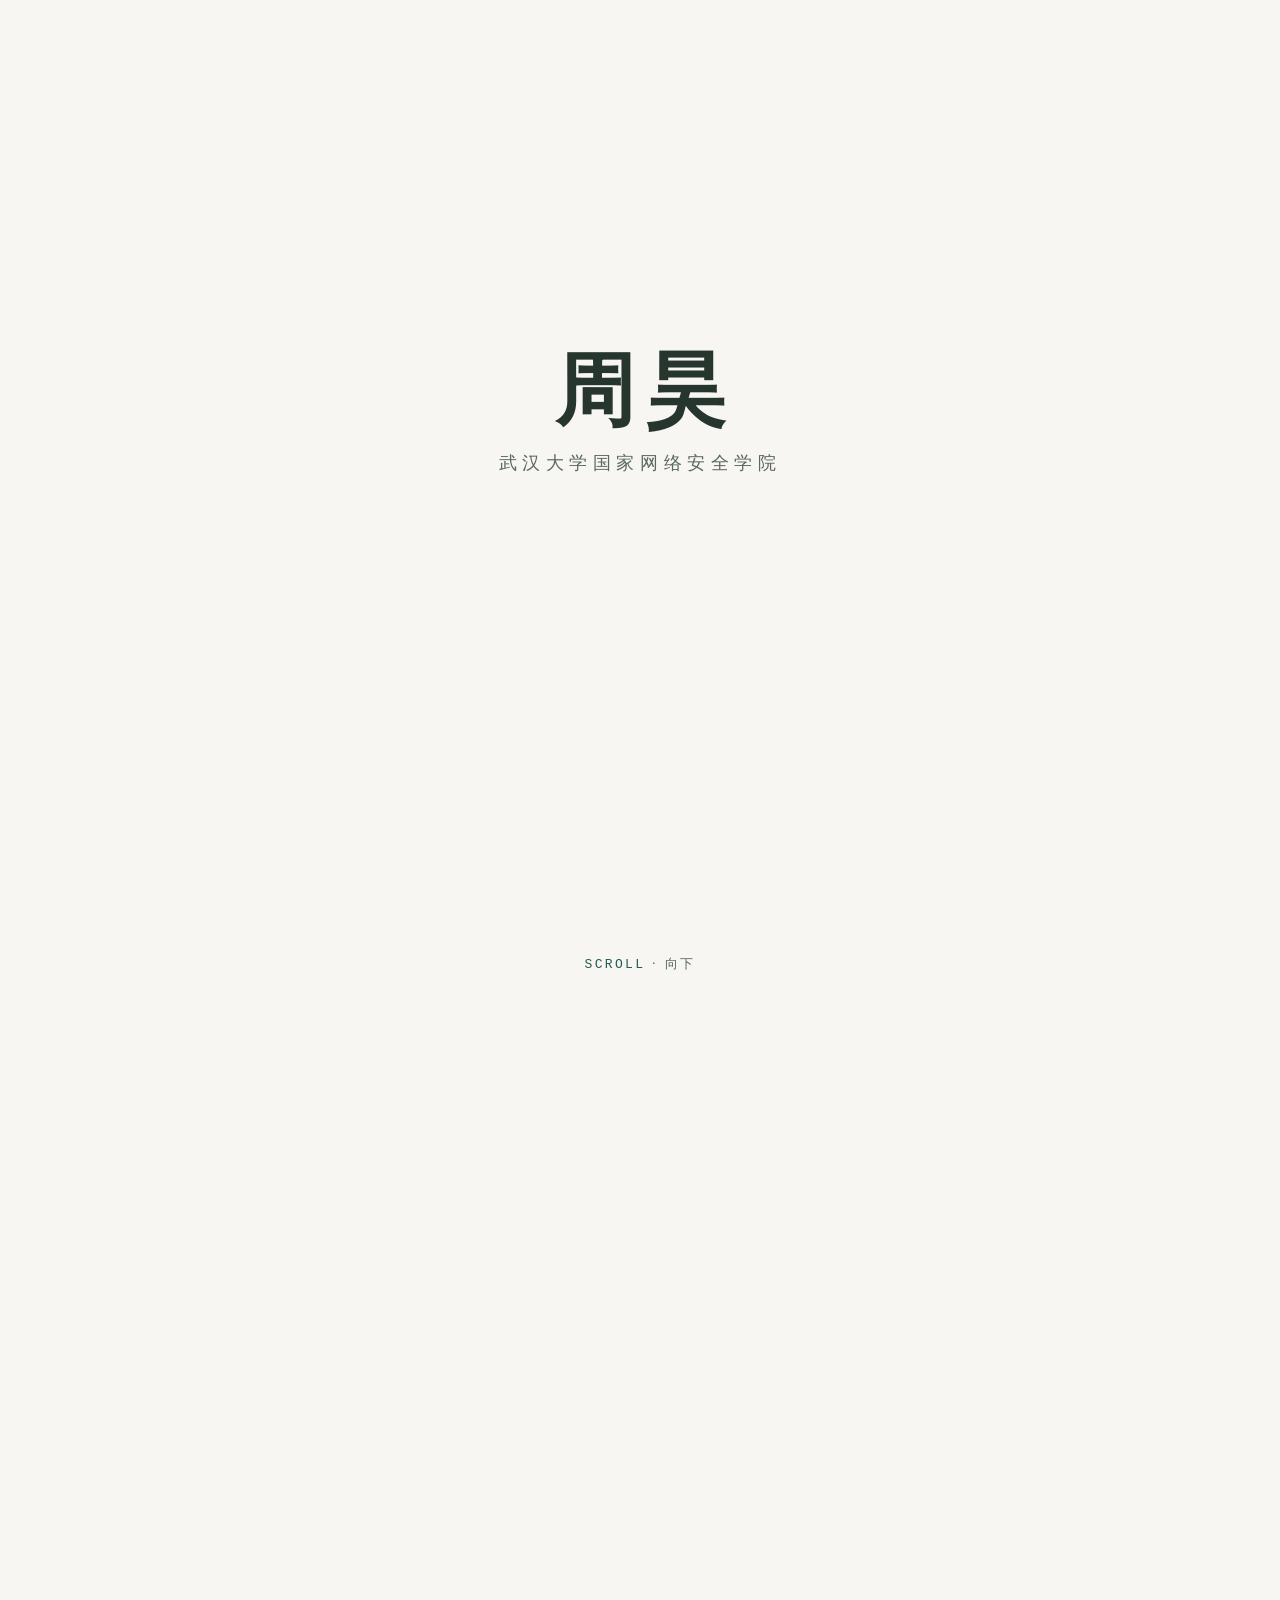
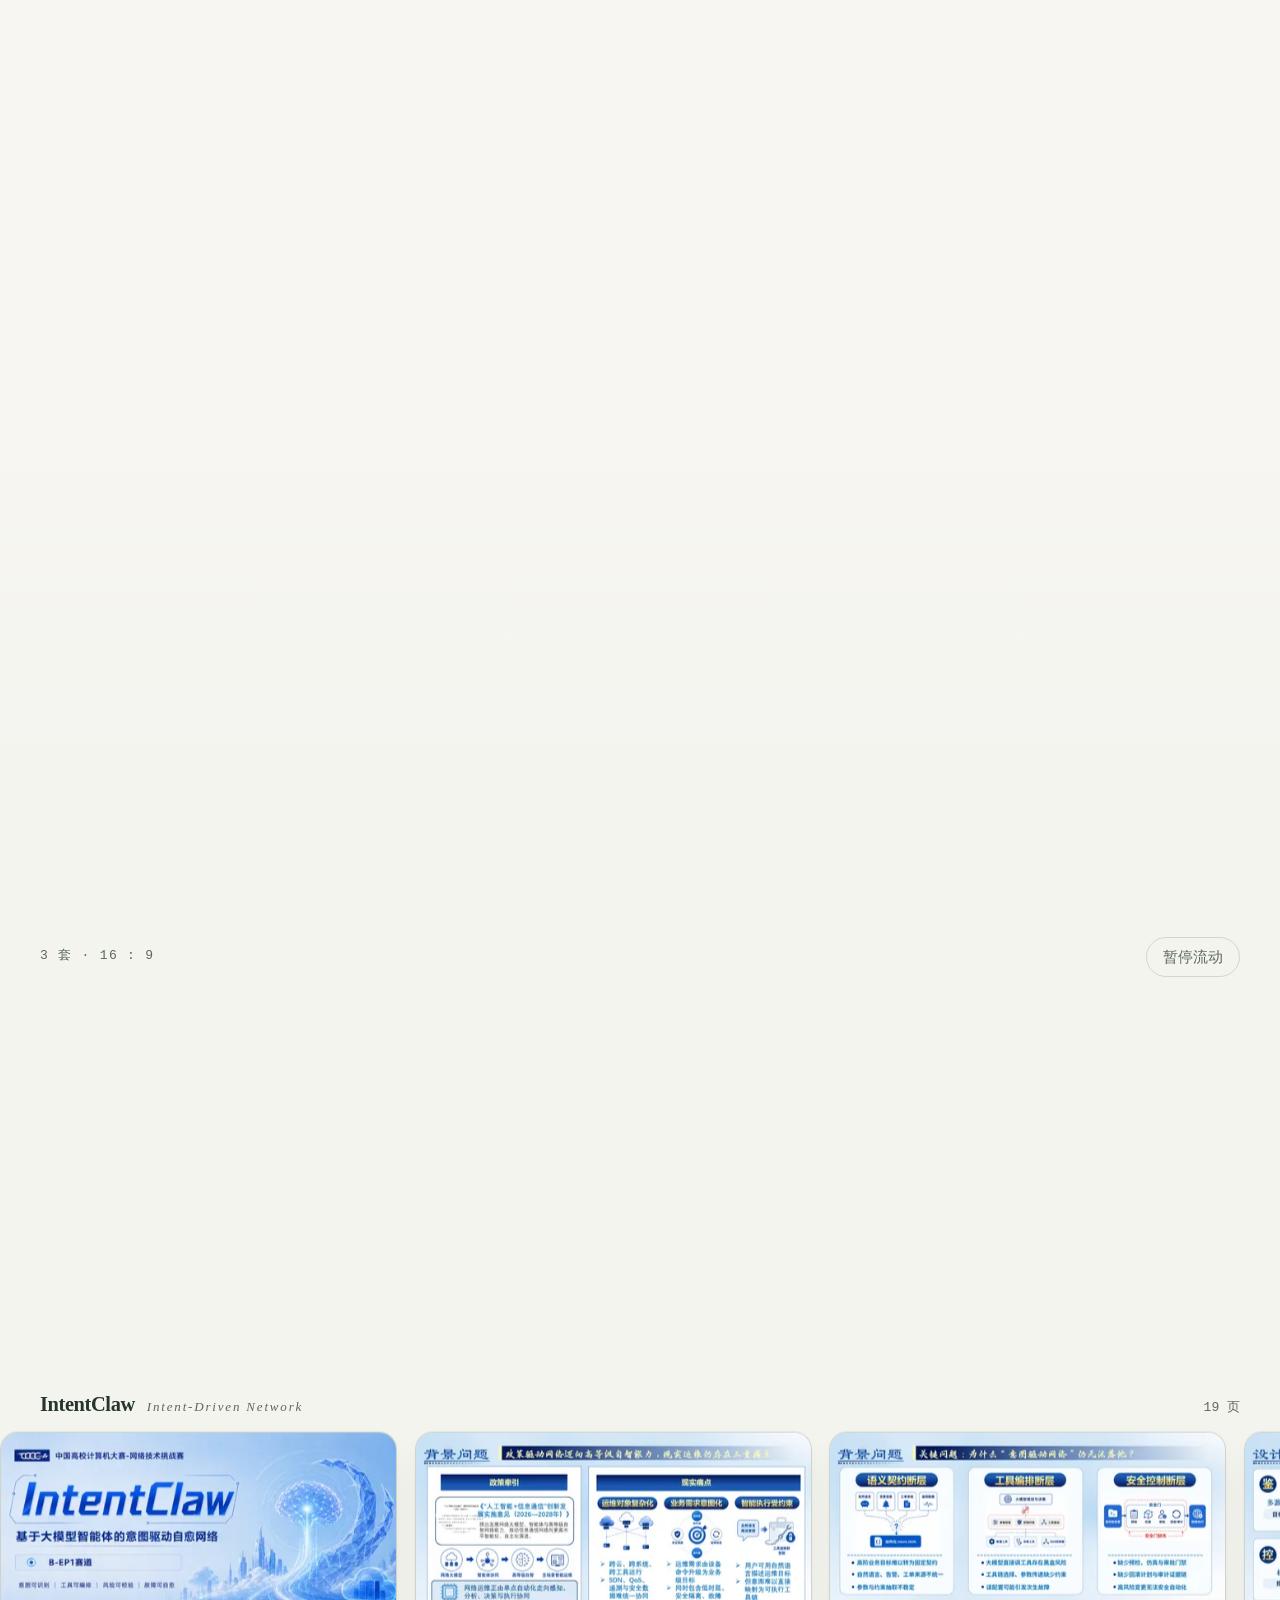
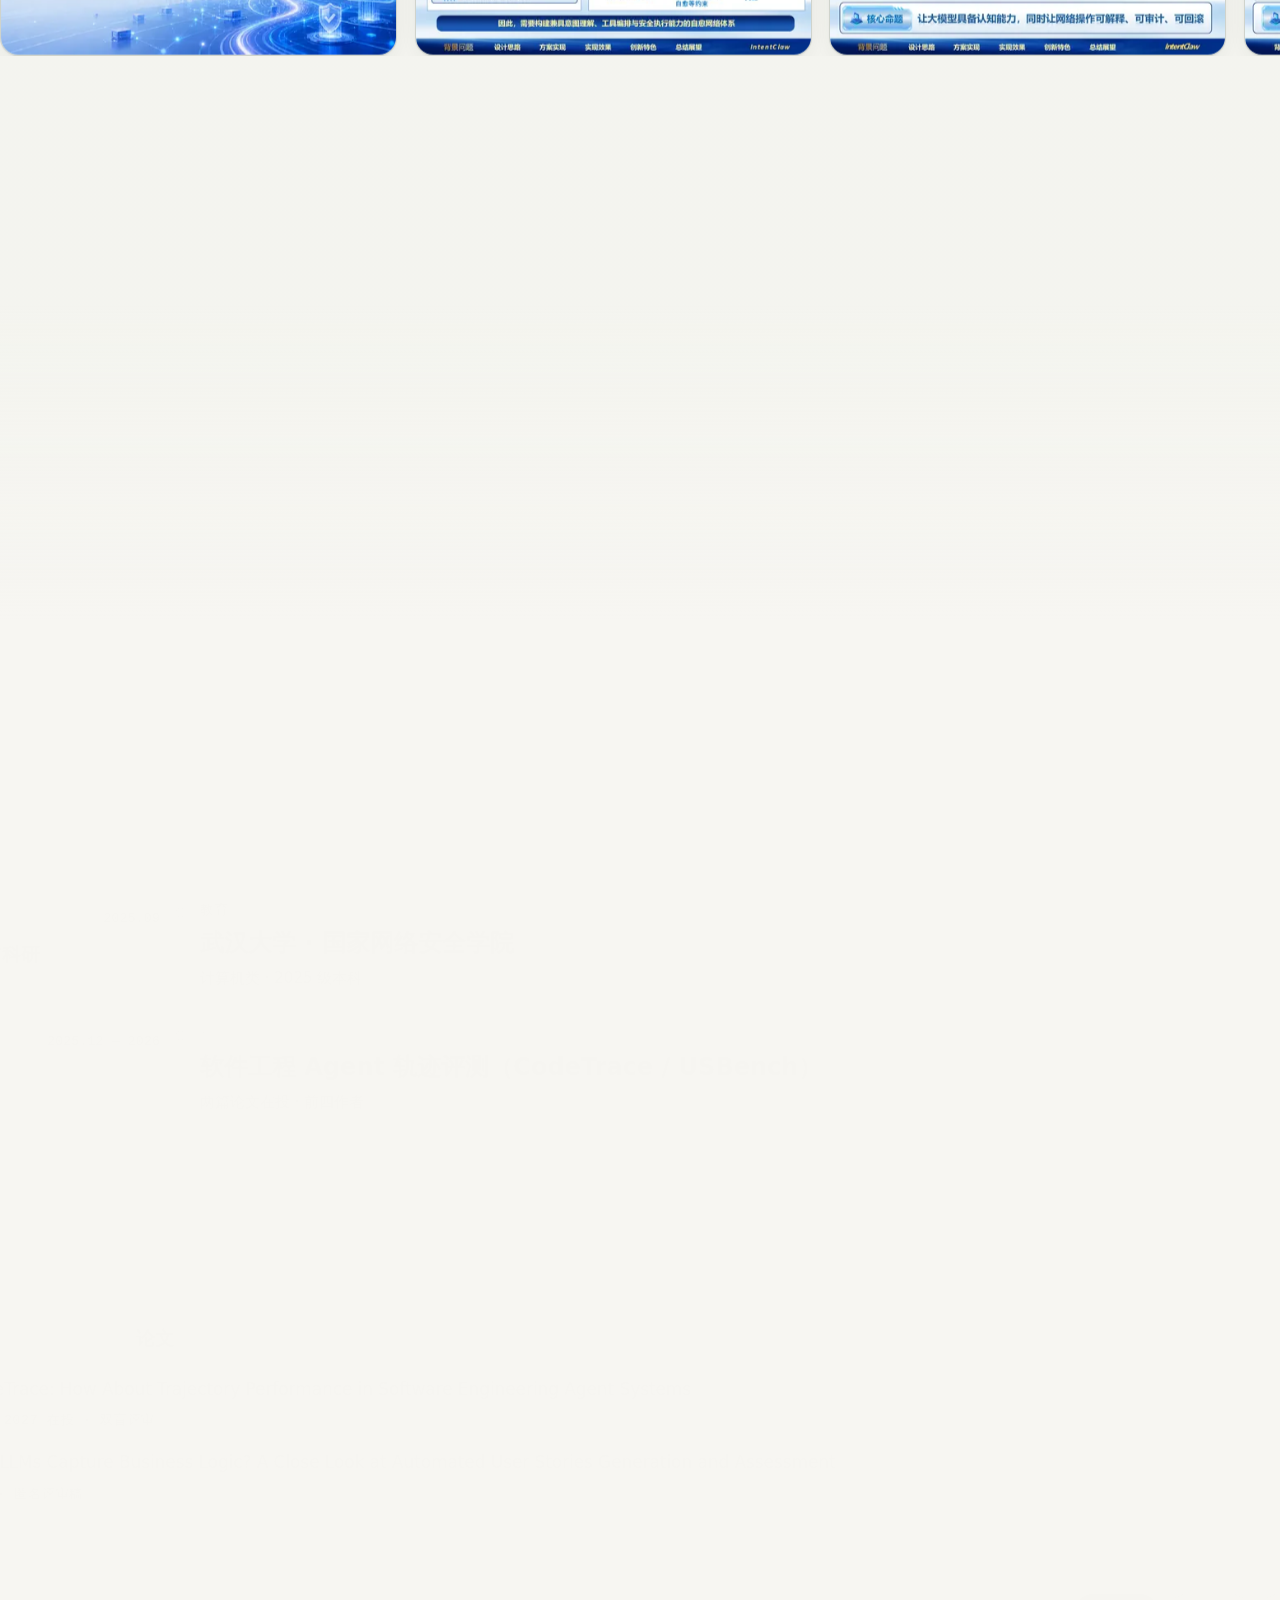
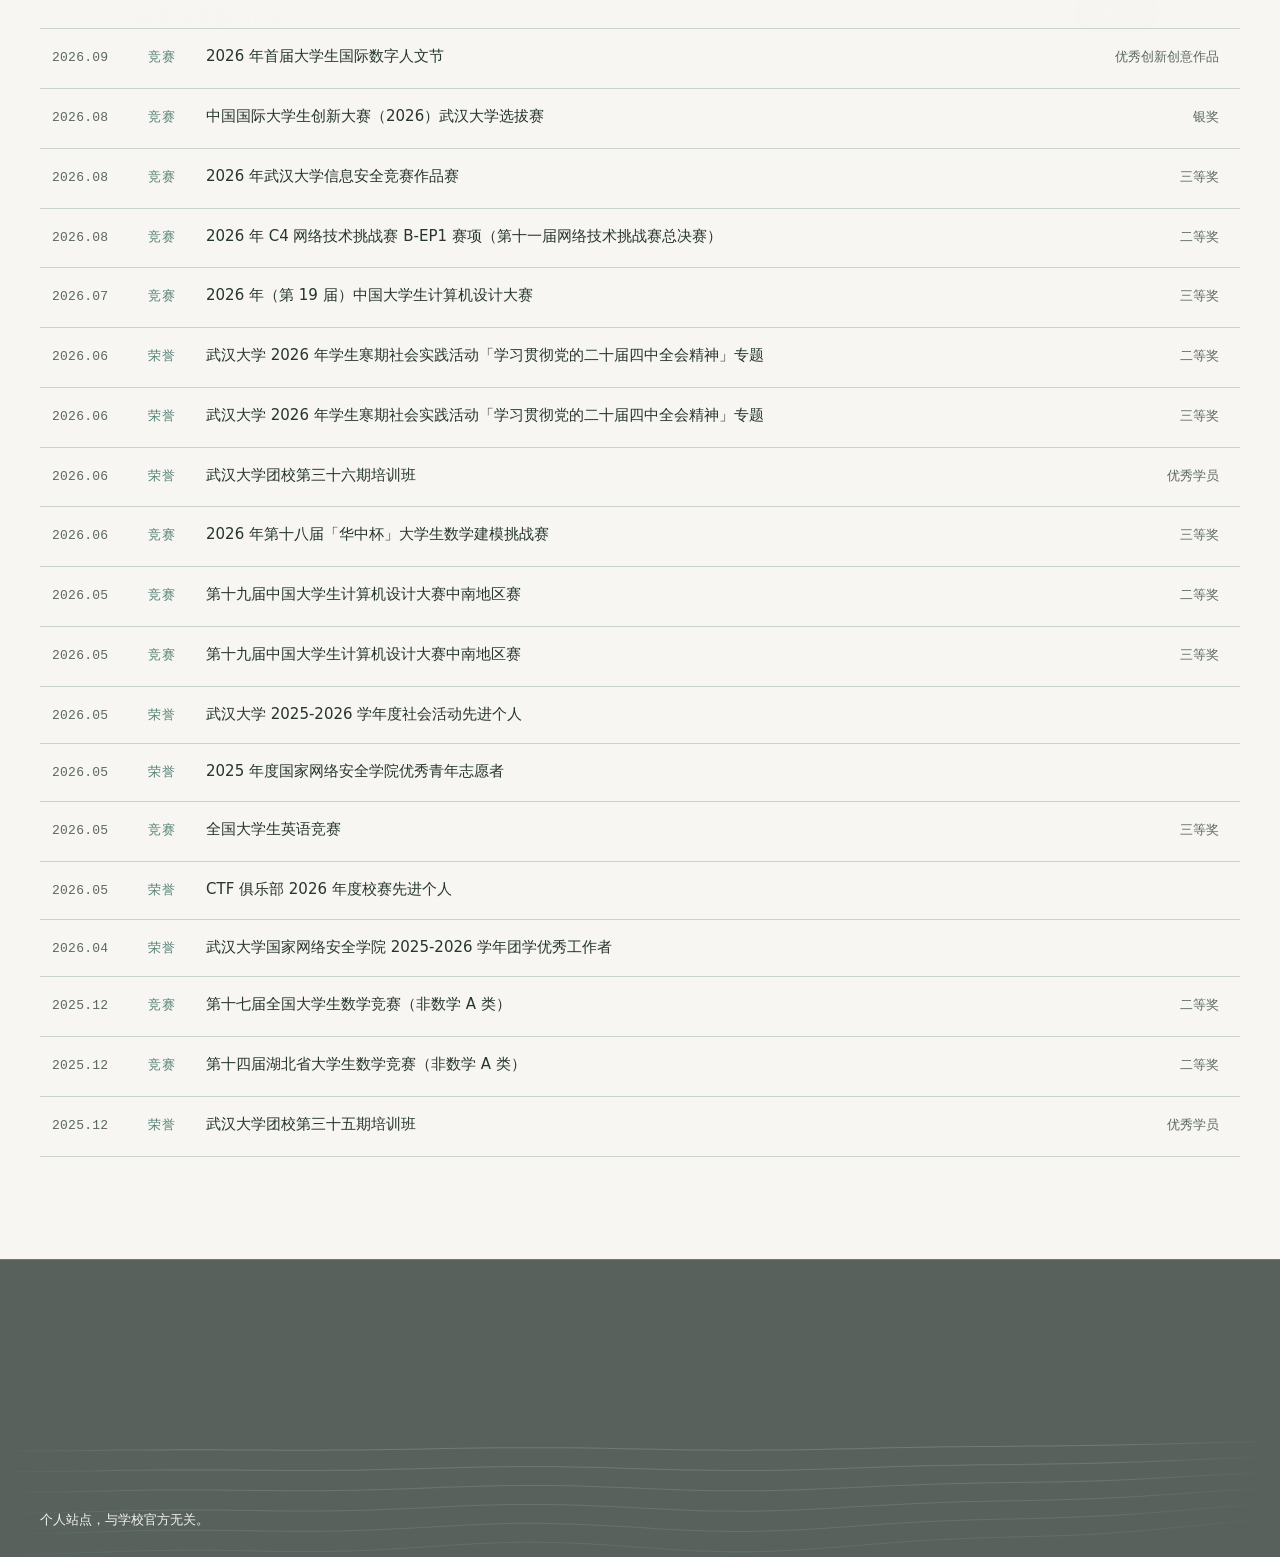
==== commit 28d8aa55: "部署 zhou-hao52.github.io" ====
--- a/index.html
+++ b/index.html
@@ -23,4 +23,4 @@
   try { if (!sessionStorage.getItem('portfolio:entered')) h.classList.add('gate'); } catch (e) {}
   setTimeout(function () { if (!h.hasAttribute('data-motion')) h.classList.remove('js', 'gate'); }, 4000);
 })(document, window);
-</script><link rel="icon" href="/favicon.svg?v=2" type="image/svg+xml"><link rel="stylesheet" href="/assets/index.CNtzAJRz.css"></head><body data-scene="home"><canvas id="scene" aria-hidden="true"></canvas><div class="curtain" aria-hidden="true"></div><div class="progress-bar" aria-hidden="true"></div><div class="gate-veil" role="status" aria-label="正在载入"><div class="gate-inner"><p class="gate-mark">周昊</p><p class="gate-line">武汉大学国家网络安全学院</p><div class="gate-bar" aria-hidden="true"><i></i></div><p class="gate-pct" aria-hidden="true"><span>0</span>%</p></div></div><a class="skip-link" href="#main">跳到正文</a><header class="site-header"><div class="wrap header-inner"><a class="brand" href="/" aria-label="在线简历 · 首页"><strong>在线简历</strong></a><div class="header-tools"><nav class="desktop-nav" aria-label="主导航"><a class="nav-link" href="#works">作品</a><a class="nav-link" href="#decks">演示文稿</a><a class="nav-link" href="#journey">经历</a></nav><button class="mode-toggle" type="button" data-mode-toggle aria-pressed="false" aria-label="深色模式" title="切换浅色 / 深色"><svg class="i-sun" viewBox="0 0 24 24" width="18" height="18" aria-hidden="true" fill="none" stroke="currentColor" stroke-width="1.6" stroke-linecap="round"><circle cx="12" cy="12" r="4.2"></circle><path d="M12 2.6v2.2M12 19.2v2.2M2.6 12h2.2M19.2 12h2.2M5.3 5.3l1.6 1.6M17.1 17.1l1.6 1.6M18.7 5.3l-1.6 1.6M6.9 17.1l-1.6 1.6"></path></svg><svg class="i-moon" viewBox="0 0 24 24" width="18" height="18" aria-hidden="true" fill="none" stroke="currentColor" stroke-width="1.6" stroke-linejoin="round"><path d="M20 14.4A8.4 8.4 0 0 1 9.6 4a8.4 8.4 0 1 0 10.4 10.4Z"></path></svg></button><details class="mobile-menu"><summary>菜单<span class="caret" aria-hidden="true"></span></summary><nav aria-label="移动导航"><a class="nav-link" href="#works">作品</a><a class="nav-link" href="#decks">演示文稿</a><a class="nav-link" href="#journey">经历</a></nav></details></div></div></header><main id="main"><section class="hero" id="top" aria-label="首屏" data-astro-cid-lcdefpme><div class="wrap hero-inner" data-astro-cid-lcdefpme><p class="eyebrow" data-hero data-astro-cid-lcdefpme>Portfolio · 2025 — 2026</p><h1 class="mega" data-astro-cid-lcdefpme><span class="mega-line" data-astro-cid-lcdefpme><span class="mega-name" data-astro-cid-lcdefpme>周昊</span></span><span class="mega-en" data-astro-cid-lcdefpme>ZHOU HAO</span></h1><p class="hero-lead" data-hero data-astro-cid-lcdefpme>武汉大学国家网络安全学院 · 2025 级</p><p class="hero-tagline" data-split data-hero data-astro-cid-lcdefpme>小程序、前端界面，与智能体评测基准。</p><ul class="hero-facts" data-hero data-astro-cid-lcdefpme><li data-astro-cid-lcdefpme><span class="mono" data-astro-cid-lcdefpme>5</span> 件作品</li><li data-astro-cid-lcdefpme><span class="mono" data-astro-cid-lcdefpme>3</span> 套演示文稿 · 73 页</li><li data-astro-cid-lcdefpme><span class="mono" data-astro-cid-lcdefpme>19</span> 项获奖</li></ul><p class="hero-stack mono" data-hero data-astro-cid-lcdefpme><span data-astro-cid-lcdefpme>小程序开发</span><span data-astro-cid-lcdefpme>前端工程</span><span data-astro-cid-lcdefpme>界面设计</span><span data-astro-cid-lcdefpme>技术文档</span><span data-astro-cid-lcdefpme>Python</span><span data-astro-cid-lcdefpme>AI Agent</span></p><div class="hero-actions" data-hero data-astro-cid-lcdefpme><a class="button primary" href="#works" data-magnet data-astro-cid-lcdefpme><span class="mag-in" data-astro-cid-lcdefpme>看作品 →</span></a><a class="button secondary" href="#decks" data-magnet data-astro-cid-lcdefpme><span class="mag-in" data-astro-cid-lcdefpme>翻演示文稿</span></a></div></div><p class="scroll-cue" data-hero aria-hidden="true" data-astro-cid-lcdefpme><span class="mono" data-astro-cid-lcdefpme>SCROLL</span> · 向下</p></section><section class="chapter" id="works" aria-labelledby="works-title" data-astro-cid-lcdefpme><div class="wrap" data-astro-cid-lcdefpme><header class="sec-head" data-astro-cid-lcdefpme><span class="idx" data-astro-cid-lcdefpme>02 / SELECTED WORKS</span><div data-astro-cid-lcdefpme><h2 id="works-title" data-split data-astro-cid-lcdefpme>项目<span class="accent" data-astro-cid-lcdefpme>实践</span></h2><p class="sec-lead" data-astro-cid-lcdefpme>四款微信小程序与一个在线简历站点，覆盖医疗、人文、文旅与前端工程。</p></div></header><div class="works-stage" data-astro-cid-lcdefpme><ol class="work-list" data-astro-cid-lcdefpme><li class="work-row" data-astro-cid-lcdefpme><div class="work-media" data-mask data-tilt data-astro-cid-lcdefpme><div class="phones" data-astro-cid-lcdefpme><div class="phone" data-phone data-astro-cid-lcdefpme><div class="scr" data-astro-cid-lcdefpme><video preload="none" playsinline muted loop poster="/video/ganyan.poster.webp" width="540" height="960" aria-label="智诊干眼 演示视频" data-astro-cid-lcdefpme><source src="/video/ganyan.mp4" type="video/mp4" data-astro-cid-lcdefpme></video><button class="play" type="button" data-play data-astro-cid-lcdefpme><span class="tri" aria-hidden="true" data-astro-cid-lcdefpme></span>播放演示</button></div></div><div class="phone p2" aria-hidden="true" data-astro-cid-lcdefpme><div class="scr" data-astro-cid-lcdefpme><img src="/video/ganyan.poster-b.webp" alt="" width="540" height="960" loading="lazy" decoding="async" data-astro-cid-lcdefpme></div></div></div></div><div class="work-body" data-astro-cid-lcdefpme><p class="work-num mono" data-astro-cid-lcdefpme>01 <span class="muted" data-astro-cid-lcdefpme>/ 05</span></p><h3 class="work-title" data-astro-cid-lcdefpme>智诊干眼<span class="en" data-astro-cid-lcdefpme>Dry Eye</span></h3><p class="work-sum" data-astro-cid-lcdefpme>面向干眼症自查的微信小程序：将临床量表拆成分步问答，答完生成评估报告与用眼建议。</p><dl class="work-meta" data-astro-cid-lcdefpme><div data-astro-cid-lcdefpme><dt data-astro-cid-lcdefpme>Year</dt><dd data-astro-cid-lcdefpme>2026</dd></div><div data-astro-cid-lcdefpme><dt data-astro-cid-lcdefpme>Role</dt><dd data-astro-cid-lcdefpme>小程序开发 · 界面设计</dd></div><div data-astro-cid-lcdefpme><dt data-astro-cid-lcdefpme>Status</dt><dd data-astro-cid-lcdefpme>未公开</dd></div></dl><ul class="work-tags" data-astro-cid-lcdefpme><li data-astro-cid-lcdefpme><span class="chip" data-astro-cid-lcdefpme>微信小程序</span></li><li data-astro-cid-lcdefpme><span class="chip" data-astro-cid-lcdefpme>WXML / WXSS</span></li><li data-astro-cid-lcdefpme><span class="chip" data-astro-cid-lcdefpme>AI 问诊</span></li></ul></div></li><li class="work-row" data-astro-cid-lcdefpme><div class="work-media" data-mask data-tilt data-astro-cid-lcdefpme><div class="phones" data-astro-cid-lcdefpme><div class="phone" data-phone data-astro-cid-lcdefpme><div class="scr" data-astro-cid-lcdefpme><video preload="none" playsinline muted loop poster="/video/konghou.poster.webp" width="540" height="960" aria-label="诗乐共生 演示视频" data-astro-cid-lcdefpme><source src="/video/konghou.mp4" type="video/mp4" data-astro-cid-lcdefpme></video><button class="play" type="button" data-play data-astro-cid-lcdefpme><span class="tri" aria-hidden="true" data-astro-cid-lcdefpme></span>播放演示</button></div></div><div class="phone p2" aria-hidden="true" data-astro-cid-lcdefpme><div class="scr" data-astro-cid-lcdefpme><img src="/video/konghou.poster-b.webp" alt="" width="540" height="960" loading="lazy" decoding="async" data-astro-cid-lcdefpme></div></div></div></div><div class="work-body" data-astro-cid-lcdefpme><p class="work-num mono" data-astro-cid-lcdefpme>02 <span class="muted" data-astro-cid-lcdefpme>/ 05</span></p><h3 class="work-title" data-astro-cid-lcdefpme>诗乐共生<span class="en" data-astro-cid-lcdefpme>Poetry &amp; Music</span></h3><p class="work-sum" data-astro-cid-lcdefpme>以《李凭箜篌引》为文本对象的数字人文小程序：全诗逐句注解、箜篌音色试听与配图，按阅读节奏分段呈现。</p><dl class="work-meta" data-astro-cid-lcdefpme><div data-astro-cid-lcdefpme><dt data-astro-cid-lcdefpme>Year</dt><dd data-astro-cid-lcdefpme>2026</dd></div><div data-astro-cid-lcdefpme><dt data-astro-cid-lcdefpme>Role</dt><dd data-astro-cid-lcdefpme>小程序开发 · 视觉设计</dd></div><div data-astro-cid-lcdefpme><dt data-astro-cid-lcdefpme>Status</dt><dd data-astro-cid-lcdefpme>未公开</dd></div></dl><ul class="work-tags" data-astro-cid-lcdefpme><li data-astro-cid-lcdefpme><span class="chip" data-astro-cid-lcdefpme>微信小程序</span></li><li data-astro-cid-lcdefpme><span class="chip" data-astro-cid-lcdefpme>WXML / WXSS</span></li><li data-astro-cid-lcdefpme><span class="chip" data-astro-cid-lcdefpme>音频与插画</span></li></ul></div></li><li class="work-row" data-astro-cid-lcdefpme><div class="work-media" data-mask data-tilt data-astro-cid-lcdefpme><div class="phones" data-astro-cid-lcdefpme><div class="phone" data-phone data-astro-cid-lcdefpme><div class="scr" data-astro-cid-lcdefpme><video preload="none" playsinline muted loop poster="/video/xiake.poster.webp" width="540" height="960" aria-label="霞客同行 演示视频" data-astro-cid-lcdefpme><source src="/video/xiake.mp4" type="video/mp4" data-astro-cid-lcdefpme></video><button class="play" type="button" data-play data-astro-cid-lcdefpme><span class="tri" aria-hidden="true" data-astro-cid-lcdefpme></span>播放演示</button></div></div><div class="phone p2" aria-hidden="true" data-astro-cid-lcdefpme><div class="scr" data-astro-cid-lcdefpme><img src="/video/xiake.poster-b.webp" alt="" width="540" height="960" loading="lazy" decoding="async" data-astro-cid-lcdefpme></div></div></div></div><div class="work-body" data-astro-cid-lcdefpme><p class="work-num mono" data-astro-cid-lcdefpme>03 <span class="muted" data-astro-cid-lcdefpme>/ 05</span></p><h3 class="work-title" data-astro-cid-lcdefpme>霞客同行<span class="en" data-astro-cid-lcdefpme>Xiake</span></h3><p class="work-sum" data-astro-cid-lcdefpme>徐霞客行迹的地图化整理：将游记中的地点与路线落到地图上，支持按行程浏览原文并记录到访。</p><dl class="work-meta" data-astro-cid-lcdefpme><div data-astro-cid-lcdefpme><dt data-astro-cid-lcdefpme>Year</dt><dd data-astro-cid-lcdefpme>2026</dd></div><div data-astro-cid-lcdefpme><dt data-astro-cid-lcdefpme>Role</dt><dd data-astro-cid-lcdefpme>小程序开发 · 地图与内容结构</dd></div><div data-astro-cid-lcdefpme><dt data-astro-cid-lcdefpme>Status</dt><dd data-astro-cid-lcdefpme>未公开</dd></div></dl><ul class="work-tags" data-astro-cid-lcdefpme><li data-astro-cid-lcdefpme><span class="chip" data-astro-cid-lcdefpme>微信小程序</span></li><li data-astro-cid-lcdefpme><span class="chip" data-astro-cid-lcdefpme>地图组件</span></li><li data-astro-cid-lcdefpme><span class="chip" data-astro-cid-lcdefpme>内容结构化</span></li></ul></div></li><li class="work-row" data-astro-cid-lcdefpme><div class="work-media" data-mask data-tilt data-astro-cid-lcdefpme><div class="phones" data-astro-cid-lcdefpme><div class="phone" data-phone data-astro-cid-lcdefpme><div class="scr" data-astro-cid-lcdefpme><video preload="none" playsinline muted loop poster="/video/luntai.poster.webp" width="540" height="960" aria-label="丝路轮台 演示视频" data-astro-cid-lcdefpme><source src="/video/luntai.mp4" type="video/mp4" data-astro-cid-lcdefpme></video><button class="play" type="button" data-play data-astro-cid-lcdefpme><span class="tri" aria-hidden="true" data-astro-cid-lcdefpme></span>播放演示</button></div></div><div class="phone p2" aria-hidden="true" data-astro-cid-lcdefpme><div class="scr" data-astro-cid-lcdefpme><img src="/video/luntai.poster-b.webp" alt="" width="540" height="960" loading="lazy" decoding="async" data-astro-cid-lcdefpme></div></div></div></div><div class="work-body" data-astro-cid-lcdefpme><p class="work-num mono" data-astro-cid-lcdefpme>04 <span class="muted" data-astro-cid-lcdefpme>/ 05</span></p><h3 class="work-title" data-astro-cid-lcdefpme>丝路轮台<span class="en" data-astro-cid-lcdefpme>Silk Road Luntai</span></h3><p class="work-sum" data-astro-cid-lcdefpme>胡杨林景区导览小程序：服务区、游览路线与本地物产收在同一个入口，按到访场景组织信息。</p><dl class="work-meta" data-astro-cid-lcdefpme><div data-astro-cid-lcdefpme><dt data-astro-cid-lcdefpme>Year</dt><dd data-astro-cid-lcdefpme>2026</dd></div><div data-astro-cid-lcdefpme><dt data-astro-cid-lcdefpme>Role</dt><dd data-astro-cid-lcdefpme>小程序开发 · 界面设计</dd></div><div data-astro-cid-lcdefpme><dt data-astro-cid-lcdefpme>Status</dt><dd data-astro-cid-lcdefpme>未公开</dd></div></dl><ul class="work-tags" data-astro-cid-lcdefpme><li data-astro-cid-lcdefpme><span class="chip" data-astro-cid-lcdefpme>微信小程序</span></li><li data-astro-cid-lcdefpme><span class="chip" data-astro-cid-lcdefpme>WXML / WXSS</span></li><li data-astro-cid-lcdefpme><span class="chip" data-astro-cid-lcdefpme>导览交互</span></li></ul></div></li><li class="work-row" data-astro-cid-lcdefpme><div class="work-media" data-mask data-tilt data-astro-cid-lcdefpme><div class="phones" data-astro-cid-lcdefpme><div class="phone" data-phone data-astro-cid-lcdefpme><div class="scr" data-astro-cid-lcdefpme><picture class="shot shot-dark" data-astro-cid-lcdefpme><source type="image/avif" srcset="/img/works/portfolio-dark-640.avif?v=2 640w, /img/works/portfolio-dark-1200.avif?v=2 1200w" sizes="(max-width:900px) min(60vw, 440px), 26vw" data-astro-cid-lcdefpme><img src="/img/works/portfolio-dark-1200.webp?v=2" alt="本站首屏截图（深色）" width="780" height="1688" loading="lazy" decoding="async" data-astro-cid-lcdefpme></picture><picture class="shot shot-light" aria-hidden="true" data-astro-cid-lcdefpme><source type="image/avif" srcset="/img/works/portfolio-light-640.avif?v=2 640w, /img/works/portfolio-light-1200.avif?v=2 1200w" sizes="(max-width:900px) min(60vw, 440px), 26vw" data-astro-cid-lcdefpme><img src="/img/works/portfolio-light-1200.webp?v=2" alt="" width="780" height="1688" loading="lazy" decoding="async" data-astro-cid-lcdefpme></picture></div></div><div class="phone p2" aria-hidden="true" data-astro-cid-lcdefpme><div class="scr" data-astro-cid-lcdefpme><picture data-astro-cid-lcdefpme><source type="image/avif" srcset="/img/works/portfolio-light-640.avif?v=2 640w, /img/works/portfolio-light-1200.avif?v=2 1200w" sizes="(max-width:900px) min(60vw, 440px), 26vw" data-astro-cid-lcdefpme><img src="/img/works/portfolio-light-1200.webp?v=2" alt="本站首屏截图（浅色）" width="780" height="1688" loading="lazy" decoding="async" data-astro-cid-lcdefpme></picture></div></div></div></div><div class="work-body" data-astro-cid-lcdefpme><p class="work-num mono" data-astro-cid-lcdefpme>05 <span class="muted" data-astro-cid-lcdefpme>/ 05</span></p><h3 class="work-title" data-astro-cid-lcdefpme>本站<span class="en" data-astro-cid-lcdefpme>This Site</span></h3><p class="work-sum" data-astro-cid-lcdefpme>个人在线简历站点：以 WebGL 粒子场为背景，滚动驱动章节形态，提供浅色与深色两套主题。</p><dl class="work-meta" data-astro-cid-lcdefpme><div data-astro-cid-lcdefpme><dt data-astro-cid-lcdefpme>Year</dt><dd data-astro-cid-lcdefpme>2026</dd></div><div data-astro-cid-lcdefpme><dt data-astro-cid-lcdefpme>Role</dt><dd data-astro-cid-lcdefpme>设计 · 开发</dd></div><div data-astro-cid-lcdefpme><dt data-astro-cid-lcdefpme>Status</dt><dd data-astro-cid-lcdefpme>已上线</dd></div></dl><ul class="work-tags" data-astro-cid-lcdefpme><li data-astro-cid-lcdefpme><span class="chip" data-astro-cid-lcdefpme>Astro</span></li><li data-astro-cid-lcdefpme><span class="chip" data-astro-cid-lcdefpme>three.js</span></li><li data-astro-cid-lcdefpme><span class="chip" data-astro-cid-lcdefpme>GSAP</span></li></ul></div></li></ol></div></div></section><section class="chapter chapter-tint" id="decks" aria-labelledby="decks-title" data-astro-cid-lcdefpme><div class="wrap" data-astro-cid-lcdefpme><header class="sec-head" data-astro-cid-lcdefpme><span class="idx" data-astro-cid-lcdefpme>03 / DECKS</span><div data-astro-cid-lcdefpme><h2 id="decks-title" data-split data-astro-cid-lcdefpme>演示<span class="accent" data-astro-cid-lcdefpme>文稿</span></h2><p class="sec-lead" data-astro-cid-lcdefpme>竞赛答辩、项目申报与课程展示，三套共 73 页。</p></div></header></div><div class="mq-toolbar" data-astro-cid-fxy4fcd3><div class="wrap" data-astro-cid-fxy4fcd3><p class="mq-total mono" data-astro-cid-fxy4fcd3>3 套 · 16 : 9</p><button class="mq-pause" type="button" data-mq-pause aria-pressed="false" data-astro-cid-fxy4fcd3>暂停流动</button></div></div><div class="deck-marquee" data-marquee data-astro-cid-fxy4fcd3><div class="mq-row" data-dir="fwd" style="--n:17" data-astro-cid-fxy4fcd3><div class="mq-label" data-astro-cid-fxy4fcd3><div class="wrap" data-astro-cid-fxy4fcd3><span class="mq-title" data-astro-cid-fxy4fcd3>榫卯花都 华韵巡寰</span><span class="mq-en" data-astro-cid-fxy4fcd3>Sunmao</span><span class="mq-count mono" data-astro-cid-fxy4fcd3>17 页</span></div></div><ul class="mq-track" role="list" data-astro-cid-fxy4fcd3><li class="mq-card" data-astro-cid-fxy4fcd3><img src="/decks/sunmao/t/01.webp" alt="榫卯花都 华韵巡寰 第 1 页" width="480" height="270" loading="lazy" decoding="async" fetchpriority="auto" data-astro-cid-fxy4fcd3></li><li class="mq-card" data-astro-cid-fxy4fcd3><img src="/decks/sunmao/t/02.webp" alt="榫卯花都 华韵巡寰 第 2 页" width="480" height="270" loading="lazy" decoding="async" fetchpriority="auto" data-astro-cid-fxy4fcd3></li><li class="mq-card" data-astro-cid-fxy4fcd3><img src="/decks/sunmao/t/03.webp" alt="榫卯花都 华韵巡寰 第 3 页" width="480" height="270" loading="lazy" decoding="async" fetchpriority="auto" data-astro-cid-fxy4fcd3></li><li class="mq-card" data-astro-cid-fxy4fcd3><img src="/decks/sunmao/t/04.webp" alt="榫卯花都 华韵巡寰 第 4 页" width="480" height="270" loading="lazy" decoding="async" fetchpriority="auto" data-astro-cid-fxy4fcd3></li><li class="mq-card" data-astro-cid-fxy4fcd3><img src="/decks/sunmao/t/05.webp" alt="榫卯花都 华韵巡寰 第 5 页" width="480" height="270" loading="lazy" decoding="async" fetchpriority="auto" data-astro-cid-fxy4fcd3></li><li class="mq-card" data-astro-cid-fxy4fcd3><img src="/decks/sunmao/t/06.webp" alt="榫卯花都 华韵巡寰 第 6 页" width="480" height="270" loading="lazy" decoding="async" fetchpriority="auto" data-astro-cid-fxy4fcd3></li><li class="mq-card" data-astro-cid-fxy4fcd3><img src="/decks/sunmao/t/07.webp" alt="榫卯花都 华韵巡寰 第 7 页" width="480" height="270" loading="lazy" decoding="async" fetchpriority="auto" data-astro-cid-fxy4fcd3></li><li class="mq-card" data-astro-cid-fxy4fcd3><img src="/decks/sunmao/t/08.webp" alt="榫卯花都 华韵巡寰 第 8 页" width="480" height="270" loading="lazy" decoding="async" fetchpriority="auto" data-astro-cid-fxy4fcd3></li><li class="mq-card" data-astro-cid-fxy4fcd3><img src="/decks/sunmao/t/09.webp" alt="榫卯花都 华韵巡寰 第 9 页" width="480" height="270" loading="lazy" decoding="async" fetchpriority="auto" data-astro-cid-fxy4fcd3></li><li class="mq-card" data-astro-cid-fxy4fcd3><img src="/decks/sunmao/t/10.webp" alt="榫卯花都 华韵巡寰 第 10 页" width="480" height="270" loading="lazy" decoding="async" fetchpriority="auto" data-astro-cid-fxy4fcd3></li><li class="mq-card" data-astro-cid-fxy4fcd3><img src="/decks/sunmao/t/11.webp" alt="榫卯花都 华韵巡寰 第 11 页" width="480" height="270" loading="lazy" decoding="async" fetchpriority="auto" data-astro-cid-fxy4fcd3></li><li class="mq-card" data-astro-cid-fxy4fcd3><img src="/decks/sunmao/t/12.webp" alt="榫卯花都 华韵巡寰 第 12 页" width="480" height="270" loading="lazy" decoding="async" fetchpriority="auto" data-astro-cid-fxy4fcd3></li><li class="mq-card" data-astro-cid-fxy4fcd3><img src="/decks/sunmao/t/13.webp" alt="榫卯花都 华韵巡寰 第 13 页" width="480" height="270" loading="lazy" decoding="async" fetchpriority="auto" data-astro-cid-fxy4fcd3></li><li class="mq-card" data-astro-cid-fxy4fcd3><img src="/decks/sunmao/t/14.webp" alt="榫卯花都 华韵巡寰 第 14 页" width="480" height="270" loading="lazy" decoding="async" fetchpriority="auto" data-astro-cid-fxy4fcd3></li><li class="mq-card" data-astro-cid-fxy4fcd3><img src="/decks/sunmao/t/15.webp" alt="榫卯花都 华韵巡寰 第 15 页" width="480" height="270" loading="lazy" decoding="async" fetchpriority="auto" data-astro-cid-fxy4fcd3></li><li class="mq-card" data-astro-cid-fxy4fcd3><img src="/decks/sunmao/t/16.webp" alt="榫卯花都 华韵巡寰 第 16 页" width="480" height="270" loading="lazy" decoding="async" fetchpriority="auto" data-astro-cid-fxy4fcd3></li><li class="mq-card" data-astro-cid-fxy4fcd3><img src="/decks/sunmao/t/17.webp" alt="榫卯花都 华韵巡寰 第 17 页" width="480" height="270" loading="lazy" decoding="async" fetchpriority="auto" data-astro-cid-fxy4fcd3></li><li class="mq-card" aria-hidden="true" data-astro-cid-fxy4fcd3><img src="/decks/sunmao/t/01.webp" alt width="480" height="270" loading="lazy" decoding="async" fetchpriority="low" data-astro-cid-fxy4fcd3></li><li class="mq-card" aria-hidden="true" data-astro-cid-fxy4fcd3><img src="/decks/sunmao/t/02.webp" alt width="480" height="270" loading="lazy" decoding="async" fetchpriority="low" data-astro-cid-fxy4fcd3></li><li class="mq-card" aria-hidden="true" data-astro-cid-fxy4fcd3><img src="/decks/sunmao/t/03.webp" alt width="480" height="270" loading="lazy" decoding="async" fetchpriority="low" data-astro-cid-fxy4fcd3></li><li class="mq-card" aria-hidden="true" data-astro-cid-fxy4fcd3><img src="/decks/sunmao/t/04.webp" alt width="480" height="270" loading="lazy" decoding="async" fetchpriority="low" data-astro-cid-fxy4fcd3></li><li class="mq-card" aria-hidden="true" data-astro-cid-fxy4fcd3><img src="/decks/sunmao/t/05.webp" alt width="480" height="270" loading="lazy" decoding="async" fetchpriority="low" data-astro-cid-fxy4fcd3></li><li class="mq-card" aria-hidden="true" data-astro-cid-fxy4fcd3><img src="/decks/sunmao/t/06.webp" alt width="480" height="270" loading="lazy" decoding="async" fetchpriority="low" data-astro-cid-fxy4fcd3></li><li class="mq-card" aria-hidden="true" data-astro-cid-fxy4fcd3><img src="/decks/sunmao/t/07.webp" alt width="480" height="270" loading="lazy" decoding="async" fetchpriority="low" data-astro-cid-fxy4fcd3></li><li class="mq-card" aria-hidden="true" data-astro-cid-fxy4fcd3><img src="/decks/sunmao/t/08.webp" alt width="480" height="270" loading="lazy" decoding="async" fetchpriority="low" data-astro-cid-fxy4fcd3></li><li class="mq-card" aria-hidden="true" data-astro-cid-fxy4fcd3><img src="/decks/sunmao/t/09.webp" alt width="480" height="270" loading="lazy" decoding="async" fetchpriority="low" data-astro-cid-fxy4fcd3></li><li class="mq-card" aria-hidden="true" data-astro-cid-fxy4fcd3><img src="/decks/sunmao/t/10.webp" alt width="480" height="270" loading="lazy" decoding="async" fetchpriority="low" data-astro-cid-fxy4fcd3></li><li class="mq-card" aria-hidden="true" data-astro-cid-fxy4fcd3><img src="/decks/sunmao/t/11.webp" alt width="480" height="270" loading="lazy" decoding="async" fetchpriority="low" data-astro-cid-fxy4fcd3></li><li class="mq-card" aria-hidden="true" data-astro-cid-fxy4fcd3><img src="/decks/sunmao/t/12.webp" alt width="480" height="270" loading="lazy" decoding="async" fetchpriority="low" data-astro-cid-fxy4fcd3></li><li class="mq-card" aria-hidden="true" data-astro-cid-fxy4fcd3><img src="/decks/sunmao/t/13.webp" alt width="480" height="270" loading="lazy" decoding="async" fetchpriority="low" data-astro-cid-fxy4fcd3></li><li class="mq-card" aria-hidden="true" data-astro-cid-fxy4fcd3><img src="/decks/sunmao/t/14.webp" alt width="480" height="270" loading="lazy" decoding="async" fetchpriority="low" data-astro-cid-fxy4fcd3></li><li class="mq-card" aria-hidden="true" data-astro-cid-fxy4fcd3><img src="/decks/sunmao/t/15.webp" alt width="480" height="270" loading="lazy" decoding="async" fetchpriority="low" data-astro-cid-fxy4fcd3></li><li class="mq-card" aria-hidden="true" data-astro-cid-fxy4fcd3><img src="/decks/sunmao/t/16.webp" alt width="480" height="270" loading="lazy" decoding="async" fetchpriority="low" data-astro-cid-fxy4fcd3></li><li class="mq-card" aria-hidden="true" data-astro-cid-fxy4fcd3><img src="/decks/sunmao/t/17.webp" alt width="480" height="270" loading="lazy" decoding="async" fetchpriority="low" data-astro-cid-fxy4fcd3></li></ul></div><div class="mq-row" data-dir="rev" style="--n:19" data-astro-cid-fxy4fcd3><div class="mq-label" data-astro-cid-fxy4fcd3><div class="wrap" data-astro-cid-fxy4fcd3><span class="mq-title" data-astro-cid-fxy4fcd3>IntentClaw</span><span class="mq-en" data-astro-cid-fxy4fcd3>Intent-Driven Network</span><span class="mq-count mono" data-astro-cid-fxy4fcd3>19 页</span></div></div><ul class="mq-track" role="list" data-astro-cid-fxy4fcd3><li class="mq-card" data-astro-cid-fxy4fcd3><img src="/decks/intentclaw/t/01.webp" alt="IntentClaw 第 1 页" width="480" height="270" loading="lazy" decoding="async" fetchpriority="auto" data-astro-cid-fxy4fcd3></li><li class="mq-card" data-astro-cid-fxy4fcd3><img src="/decks/intentclaw/t/02.webp" alt="IntentClaw 第 2 页" width="480" height="270" loading="lazy" decoding="async" fetchpriority="auto" data-astro-cid-fxy4fcd3></li><li class="mq-card" data-astro-cid-fxy4fcd3><img src="/decks/intentclaw/t/03.webp" alt="IntentClaw 第 3 页" width="480" height="270" loading="lazy" decoding="async" fetchpriority="auto" data-astro-cid-fxy4fcd3></li><li class="mq-card" data-astro-cid-fxy4fcd3><img src="/decks/intentclaw/t/04.webp" alt="IntentClaw 第 4 页" width="480" height="270" loading="lazy" decoding="async" fetchpriority="auto" data-astro-cid-fxy4fcd3></li><li class="mq-card" data-astro-cid-fxy4fcd3><img src="/decks/intentclaw/t/05.webp" alt="IntentClaw 第 5 页" width="480" height="270" loading="lazy" decoding="async" fetchpriority="auto" data-astro-cid-fxy4fcd3></li><li class="mq-card" data-astro-cid-fxy4fcd3><img src="/decks/intentclaw/t/06.webp" alt="IntentClaw 第 6 页" width="480" height="270" loading="lazy" decoding="async" fetchpriority="auto" data-astro-cid-fxy4fcd3></li><li class="mq-card" data-astro-cid-fxy4fcd3><img src="/decks/intentclaw/t/07.webp" alt="IntentClaw 第 7 页" width="480" height="270" loading="lazy" decoding="async" fetchpriority="auto" data-astro-cid-fxy4fcd3></li><li class="mq-card" data-astro-cid-fxy4fcd3><img src="/decks/intentclaw/t/08.webp" alt="IntentClaw 第 8 页" width="480" height="270" loading="lazy" decoding="async" fetchpriority="auto" data-astro-cid-fxy4fcd3></li><li class="mq-card" data-astro-cid-fxy4fcd3><img src="/decks/intentclaw/t/09.webp" alt="IntentClaw 第 9 页" width="480" height="270" loading="lazy" decoding="async" fetchpriority="auto" data-astro-cid-fxy4fcd3></li><li class="mq-card" data-astro-cid-fxy4fcd3><img src="/decks/intentclaw/t/10.webp" alt="IntentClaw 第 10 页" width="480" height="270" loading="lazy" decoding="async" fetchpriority="auto" data-astro-cid-fxy4fcd3></li><li class="mq-card" data-astro-cid-fxy4fcd3><img src="/decks/intentclaw/t/11.webp" alt="IntentClaw 第 11 页" width="480" height="270" loading="lazy" decoding="async" fetchpriority="auto" data-astro-cid-fxy4fcd3></li><li class="mq-card" data-astro-cid-fxy4fcd3><img src="/decks/intentclaw/t/12.webp" alt="IntentClaw 第 12 页" width="480" height="270" loading="lazy" decoding="async" fetchpriority="auto" data-astro-cid-fxy4fcd3></li><li class="mq-card" data-astro-cid-fxy4fcd3><img src="/decks/intentclaw/t/13.webp" alt="IntentClaw 第 13 页" width="480" height="270" loading="lazy" decoding="async" fetchpriority="auto" data-astro-cid-fxy4fcd3></li><li class="mq-card" data-astro-cid-fxy4fcd3><img src="/decks/intentclaw/t/14.webp" alt="IntentClaw 第 14 页" width="480" height="270" loading="lazy" decoding="async" fetchpriority="auto" data-astro-cid-fxy4fcd3></li><li class="mq-card" data-astro-cid-fxy4fcd3><img src="/decks/intentclaw/t/15.webp" alt="IntentClaw 第 15 页" width="480" height="270" loading="lazy" decoding="async" fetchpriority="auto" data-astro-cid-fxy4fcd3></li><li class="mq-card" data-astro-cid-fxy4fcd3><img src="/decks/intentclaw/t/16.webp" alt="IntentClaw 第 16 页" width="480" height="270" loading="lazy" decoding="async" fetchpriority="auto" data-astro-cid-fxy4fcd3></li><li class="mq-card" data-astro-cid-fxy4fcd3><img src="/decks/intentclaw/t/17.webp" alt="IntentClaw 第 17 页" width="480" height="270" loading="lazy" decoding="async" fetchpriority="auto" data-astro-cid-fxy4fcd3></li><li class="mq-card" data-astro-cid-fxy4fcd3><img src="/decks/intentclaw/t/18.webp" alt="IntentClaw 第 18 页" width="480" height="270" loading="lazy" decoding="async" fetchpriority="auto" data-astro-cid-fxy4fcd3></li><li class="mq-card" data-astro-cid-fxy4fcd3><img src="/decks/intentclaw/t/19.webp" alt="IntentClaw 第 19 页" width="480" height="270" loading="lazy" decoding="async" fetchpriority="auto" data-astro-cid-fxy4fcd3></li><li class="mq-card" aria-hidden="true" data-astro-cid-fxy4fcd3><img src="/decks/intentclaw/t/01.webp" alt width="480" height="270" loading="lazy" decoding="async" fetchpriority="low" data-astro-cid-fxy4fcd3></li><li class="mq-card" aria-hidden="true" data-astro-cid-fxy4fcd3><img src="/decks/intentclaw/t/02.webp" alt width="480" height="270" loading="lazy" decoding="async" fetchpriority="low" data-astro-cid-fxy4fcd3></li><li class="mq-card" aria-hidden="true" data-astro-cid-fxy4fcd3><img src="/decks/intentclaw/t/03.webp" alt width="480" height="270" loading="lazy" decoding="async" fetchpriority="low" data-astro-cid-fxy4fcd3></li><li class="mq-card" aria-hidden="true" data-astro-cid-fxy4fcd3><img src="/decks/intentclaw/t/04.webp" alt width="480" height="270" loading="lazy" decoding="async" fetchpriority="low" data-astro-cid-fxy4fcd3></li><li class="mq-card" aria-hidden="true" data-astro-cid-fxy4fcd3><img src="/decks/intentclaw/t/05.webp" alt width="480" height="270" loading="lazy" decoding="async" fetchpriority="low" data-astro-cid-fxy4fcd3></li><li class="mq-card" aria-hidden="true" data-astro-cid-fxy4fcd3><img src="/decks/intentclaw/t/06.webp" alt width="480" height="270" loading="lazy" decoding="async" fetchpriority="low" data-astro-cid-fxy4fcd3></li><li class="mq-card" aria-hidden="true" data-astro-cid-fxy4fcd3><img src="/decks/intentclaw/t/07.webp" alt width="480" height="270" loading="lazy" decoding="async" fetchpriority="low" data-astro-cid-fxy4fcd3></li><li class="mq-card" aria-hidden="true" data-astro-cid-fxy4fcd3><img src="/decks/intentclaw/t/08.webp" alt width="480" height="270" loading="lazy" decoding="async" fetchpriority="low" data-astro-cid-fxy4fcd3></li><li class="mq-card" aria-hidden="true" data-astro-cid-fxy4fcd3><img src="/decks/intentclaw/t/09.webp" alt width="480" height="270" loading="lazy" decoding="async" fetchpriority="low" data-astro-cid-fxy4fcd3></li><li class="mq-card" aria-hidden="true" data-astro-cid-fxy4fcd3><img src="/decks/intentclaw/t/10.webp" alt width="480" height="270" loading="lazy" decoding="async" fetchpriority="low" data-astro-cid-fxy4fcd3></li><li class="mq-card" aria-hidden="true" data-astro-cid-fxy4fcd3><img src="/decks/intentclaw/t/11.webp" alt width="480" height="270" loading="lazy" decoding="async" fetchpriority="low" data-astro-cid-fxy4fcd3></li><li class="mq-card" aria-hidden="true" data-astro-cid-fxy4fcd3><img src="/decks/intentclaw/t/12.webp" alt width="480" height="270" loading="lazy" decoding="async" fetchpriority="low" data-astro-cid-fxy4fcd3></li><li class="mq-card" aria-hidden="true" data-astro-cid-fxy4fcd3><img src="/decks/intentclaw/t/13.webp" alt width="480" height="270" loading="lazy" decoding="async" fetchpriority="low" data-astro-cid-fxy4fcd3></li><li class="mq-card" aria-hidden="true" data-astro-cid-fxy4fcd3><img src="/decks/intentclaw/t/14.webp" alt width="480" height="270" loading="lazy" decoding="async" fetchpriority="low" data-astro-cid-fxy4fcd3></li><li class="mq-card" aria-hidden="true" data-astro-cid-fxy4fcd3><img src="/decks/intentclaw/t/15.webp" alt width="480" height="270" loading="lazy" decoding="async" fetchpriority="low" data-astro-cid-fxy4fcd3></li><li class="mq-card" aria-hidden="true" data-astro-cid-fxy4fcd3><img src="/decks/intentclaw/t/16.webp" alt width="480" height="270" loading="lazy" decoding="async" fetchpriority="low" data-astro-cid-fxy4fcd3></li><li class="mq-card" aria-hidden="true" data-astro-cid-fxy4fcd3><img src="/decks/intentclaw/t/17.webp" alt width="480" height="270" loading="lazy" decoding="async" fetchpriority="low" data-astro-cid-fxy4fcd3></li><li class="mq-card" aria-hidden="true" data-astro-cid-fxy4fcd3><img src="/decks/intentclaw/t/18.webp" alt width="480" height="270" loading="lazy" decoding="async" fetchpriority="low" data-astro-cid-fxy4fcd3></li><li class="mq-card" aria-hidden="true" data-astro-cid-fxy4fcd3><img src="/decks/intentclaw/t/19.webp" alt width="480" height="270" loading="lazy" decoding="async" fetchpriority="low" data-astro-cid-fxy4fcd3></li></ul></div><div class="mq-row" data-dir="fwd" style="--n:37" data-astro-cid-fxy4fcd3><div class="mq-label" data-astro-cid-fxy4fcd3><div class="wrap" data-astro-cid-fxy4fcd3><span class="mq-title" data-astro-cid-fxy4fcd3>巡电智眸</span><span class="mq-en" data-astro-cid-fxy4fcd3>Power Safety</span><span class="mq-count mono" data-astro-cid-fxy4fcd3>37 页</span></div></div><ul class="mq-track" role="list" data-astro-cid-fxy4fcd3><li class="mq-card" data-astro-cid-fxy4fcd3><img src="/decks/power-safety/t/01.webp" alt="巡电智眸 第 1 页" width="480" height="270" loading="lazy" decoding="async" fetchpriority="auto" data-astro-cid-fxy4fcd3></li><li class="mq-card" data-astro-cid-fxy4fcd3><img src="/decks/power-safety/t/02.webp" alt="巡电智眸 第 2 页" width="480" height="270" loading="lazy" decoding="async" fetchpriority="auto" data-astro-cid-fxy4fcd3></li><li class="mq-card" data-astro-cid-fxy4fcd3><img src="/decks/power-safety/t/03.webp" alt="巡电智眸 第 3 页" width="480" height="270" loading="lazy" decoding="async" fetchpriority="auto" data-astro-cid-fxy4fcd3></li><li class="mq-card" data-astro-cid-fxy4fcd3><img src="/decks/power-safety/t/04.webp" alt="巡电智眸 第 4 页" width="480" height="270" loading="lazy" decoding="async" fetchpriority="auto" data-astro-cid-fxy4fcd3></li><li class="mq-card" data-astro-cid-fxy4fcd3><img src="/decks/power-safety/t/05.webp" alt="巡电智眸 第 5 页" width="480" height="270" loading="lazy" decoding="async" fetchpriority="auto" data-astro-cid-fxy4fcd3></li><li class="mq-card" data-astro-cid-fxy4fcd3><img src="/decks/power-safety/t/06.webp" alt="巡电智眸 第 6 页" width="480" height="270" loading="lazy" decoding="async" fetchpriority="auto" data-astro-cid-fxy4fcd3></li><li class="mq-card" data-astro-cid-fxy4fcd3><img src="/decks/power-safety/t/07.webp" alt="巡电智眸 第 7 页" width="480" height="270" loading="lazy" decoding="async" fetchpriority="auto" data-astro-cid-fxy4fcd3></li><li class="mq-card" data-astro-cid-fxy4fcd3><img src="/decks/power-safety/t/08.webp" alt="巡电智眸 第 8 页" width="480" height="270" loading="lazy" decoding="async" fetchpriority="auto" data-astro-cid-fxy4fcd3></li><li class="mq-card" data-astro-cid-fxy4fcd3><img src="/decks/power-safety/t/09.webp" alt="巡电智眸 第 9 页" width="480" height="270" loading="lazy" decoding="async" fetchpriority="auto" data-astro-cid-fxy4fcd3></li><li class="mq-card" data-astro-cid-fxy4fcd3><img src="/decks/power-safety/t/10.webp" alt="巡电智眸 第 10 页" width="480" height="270" loading="lazy" decoding="async" fetchpriority="auto" data-astro-cid-fxy4fcd3></li><li class="mq-card" data-astro-cid-fxy4fcd3><img src="/decks/power-safety/t/11.webp" alt="巡电智眸 第 11 页" width="480" height="270" loading="lazy" decoding="async" fetchpriority="auto" data-astro-cid-fxy4fcd3></li><li class="mq-card" data-astro-cid-fxy4fcd3><img src="/decks/power-safety/t/12.webp" alt="巡电智眸 第 12 页" width="480" height="270" loading="lazy" decoding="async" fetchpriority="auto" data-astro-cid-fxy4fcd3></li><li class="mq-card" data-astro-cid-fxy4fcd3><img src="/decks/power-safety/t/13.webp" alt="巡电智眸 第 13 页" width="480" height="270" loading="lazy" decoding="async" fetchpriority="auto" data-astro-cid-fxy4fcd3></li><li class="mq-card" data-astro-cid-fxy4fcd3><img src="/decks/power-safety/t/14.webp" alt="巡电智眸 第 14 页" width="480" height="270" loading="lazy" decoding="async" fetchpriority="auto" data-astro-cid-fxy4fcd3></li><li class="mq-card" data-astro-cid-fxy4fcd3><img src="/decks/power-safety/t/15.webp" alt="巡电智眸 第 15 页" width="480" height="270" loading="lazy" decoding="async" fetchpriority="auto" data-astro-cid-fxy4fcd3></li><li class="mq-card" data-astro-cid-fxy4fcd3><img src="/decks/power-safety/t/16.webp" alt="巡电智眸 第 16 页" width="480" height="270" loading="lazy" decoding="async" fetchpriority="auto" data-astro-cid-fxy4fcd3></li><li class="mq-card" data-astro-cid-fxy4fcd3><img src="/decks/power-safety/t/17.webp" alt="巡电智眸 第 17 页" width="480" height="270" loading="lazy" decoding="async" fetchpriority="auto" data-astro-cid-fxy4fcd3></li><li class="mq-card" data-astro-cid-fxy4fcd3><img src="/decks/power-safety/t/18.webp" alt="巡电智眸 第 18 页" width="480" height="270" loading="lazy" decoding="async" fetchpriority="auto" data-astro-cid-fxy4fcd3></li><li class="mq-card" data-astro-cid-fxy4fcd3><img src="/decks/power-safety/t/19.webp" alt="巡电智眸 第 19 页" width="480" height="270" loading="lazy" decoding="async" fetchpriority="auto" data-astro-cid-fxy4fcd3></li><li class="mq-card" data-astro-cid-fxy4fcd3><img src="/decks/power-safety/t/20.webp" alt="巡电智眸 第 20 页" width="480" height="270" loading="lazy" decoding="async" fetchpriority="auto" data-astro-cid-fxy4fcd3></li><li class="mq-card" data-astro-cid-fxy4fcd3><img src="/decks/power-safety/t/21.webp" alt="巡电智眸 第 21 页" width="480" height="270" loading="lazy" decoding="async" fetchpriority="auto" data-astro-cid-fxy4fcd3></li><li class="mq-card" data-astro-cid-fxy4fcd3><img src="/decks/power-safety/t/22.webp" alt="巡电智眸 第 22 页" width="480" height="270" loading="lazy" decoding="async" fetchpriority="auto" data-astro-cid-fxy4fcd3></li><li class="mq-card" data-astro-cid-fxy4fcd3><img src="/decks/power-safety/t/23.webp" alt="巡电智眸 第 23 页" width="480" height="270" loading="lazy" decoding="async" fetchpriority="auto" data-astro-cid-fxy4fcd3></li><li class="mq-card" data-astro-cid-fxy4fcd3><img src="/decks/power-safety/t/24.webp" alt="巡电智眸 第 24 页" width="480" height="270" loading="lazy" decoding="async" fetchpriority="auto" data-astro-cid-fxy4fcd3></li><li class="mq-card" data-astro-cid-fxy4fcd3><img src="/decks/power-safety/t/25.webp" alt="巡电智眸 第 25 页" width="480" height="270" loading="lazy" decoding="async" fetchpriority="auto" data-astro-cid-fxy4fcd3></li><li class="mq-card" data-astro-cid-fxy4fcd3><img src="/decks/power-safety/t/26.webp" alt="巡电智眸 第 26 页" width="480" height="270" loading="lazy" decoding="async" fetchpriority="auto" data-astro-cid-fxy4fcd3></li><li class="mq-card" data-astro-cid-fxy4fcd3><img src="/decks/power-safety/t/27.webp" alt="巡电智眸 第 27 页" width="480" height="270" loading="lazy" decoding="async" fetchpriority="auto" data-astro-cid-fxy4fcd3></li><li class="mq-card" data-astro-cid-fxy4fcd3><img src="/decks/power-safety/t/28.webp" alt="巡电智眸 第 28 页" width="480" height="270" loading="lazy" decoding="async" fetchpriority="auto" data-astro-cid-fxy4fcd3></li><li class="mq-card" data-astro-cid-fxy4fcd3><img src="/decks/power-safety/t/29.webp" alt="巡电智眸 第 29 页" width="480" height="270" loading="lazy" decoding="async" fetchpriority="auto" data-astro-cid-fxy4fcd3></li><li class="mq-card" data-astro-cid-fxy4fcd3><img src="/decks/power-safety/t/30.webp" alt="巡电智眸 第 30 页" width="480" height="270" loading="lazy" decoding="async" fetchpriority="auto" data-astro-cid-fxy4fcd3></li><li class="mq-card" data-astro-cid-fxy4fcd3><img src="/decks/power-safety/t/31.webp" alt="巡电智眸 第 31 页" width="480" height="270" loading="lazy" decoding="async" fetchpriority="auto" data-astro-cid-fxy4fcd3></li><li class="mq-card" data-astro-cid-fxy4fcd3><img src="/decks/power-safety/t/32.webp" alt="巡电智眸 第 32 页" width="480" height="270" loading="lazy" decoding="async" fetchpriority="auto" data-astro-cid-fxy4fcd3></li><li class="mq-card" data-astro-cid-fxy4fcd3><img src="/decks/power-safety/t/33.webp" alt="巡电智眸 第 33 页" width="480" height="270" loading="lazy" decoding="async" fetchpriority="auto" data-astro-cid-fxy4fcd3></li><li class="mq-card" data-astro-cid-fxy4fcd3><img src="/decks/power-safety/t/34.webp" alt="巡电智眸 第 34 页" width="480" height="270" loading="lazy" decoding="async" fetchpriority="auto" data-astro-cid-fxy4fcd3></li><li class="mq-card" data-astro-cid-fxy4fcd3><img src="/decks/power-safety/t/35.webp" alt="巡电智眸 第 35 页" width="480" height="270" loading="lazy" decoding="async" fetchpriority="auto" data-astro-cid-fxy4fcd3></li><li class="mq-card" data-astro-cid-fxy4fcd3><img src="/decks/power-safety/t/36.webp" alt="巡电智眸 第 36 页" width="480" height="270" loading="lazy" decoding="async" fetchpriority="auto" data-astro-cid-fxy4fcd3></li><li class="mq-card" data-astro-cid-fxy4fcd3><img src="/decks/power-safety/t/37.webp" alt="巡电智眸 第 37 页" width="480" height="270" loading="lazy" decoding="async" fetchpriority="auto" data-astro-cid-fxy4fcd3></li><li class="mq-card" aria-hidden="true" data-astro-cid-fxy4fcd3><img src="/decks/power-safety/t/01.webp" alt width="480" height="270" loading="lazy" decoding="async" fetchpriority="low" data-astro-cid-fxy4fcd3></li><li class="mq-card" aria-hidden="true" data-astro-cid-fxy4fcd3><img src="/decks/power-safety/t/02.webp" alt width="480" height="270" loading="lazy" decoding="async" fetchpriority="low" data-astro-cid-fxy4fcd3></li><li class="mq-card" aria-hidden="true" data-astro-cid-fxy4fcd3><img src="/decks/power-safety/t/03.webp" alt width="480" height="270" loading="lazy" decoding="async" fetchpriority="low" data-astro-cid-fxy4fcd3></li><li class="mq-card" aria-hidden="true" data-astro-cid-fxy4fcd3><img src="/decks/power-safety/t/04.webp" alt width="480" height="270" loading="lazy" decoding="async" fetchpriority="low" data-astro-cid-fxy4fcd3></li><li class="mq-card" aria-hidden="true" data-astro-cid-fxy4fcd3><img src="/decks/power-safety/t/05.webp" alt width="480" height="270" loading="lazy" decoding="async" fetchpriority="low" data-astro-cid-fxy4fcd3></li><li class="mq-card" aria-hidden="true" data-astro-cid-fxy4fcd3><img src="/decks/power-safety/t/06.webp" alt width="480" height="270" loading="lazy" decoding="async" fetchpriority="low" data-astro-cid-fxy4fcd3></li><li class="mq-card" aria-hidden="true" data-astro-cid-fxy4fcd3><img src="/decks/power-safety/t/07.webp" alt width="480" height="270" loading="lazy" decoding="async" fetchpriority="low" data-astro-cid-fxy4fcd3></li><li class="mq-card" aria-hidden="true" data-astro-cid-fxy4fcd3><img src="/decks/power-safety/t/08.webp" alt width="480" height="270" loading="lazy" decoding="async" fetchpriority="low" data-astro-cid-fxy4fcd3></li><li class="mq-card" aria-hidden="true" data-astro-cid-fxy4fcd3><img src="/decks/power-safety/t/09.webp" alt width="480" height="270" loading="lazy" decoding="async" fetchpriority="low" data-astro-cid-fxy4fcd3></li><li class="mq-card" aria-hidden="true" data-astro-cid-fxy4fcd3><img src="/decks/power-safety/t/10.webp" alt width="480" height="270" loading="lazy" decoding="async" fetchpriority="low" data-astro-cid-fxy4fcd3></li><li class="mq-card" aria-hidden="true" data-astro-cid-fxy4fcd3><img src="/decks/power-safety/t/11.webp" alt width="480" height="270" loading="lazy" decoding="async" fetchpriority="low" data-astro-cid-fxy4fcd3></li><li class="mq-card" aria-hidden="true" data-astro-cid-fxy4fcd3><img src="/decks/power-safety/t/12.webp" alt width="480" height="270" loading="lazy" decoding="async" fetchpriority="low" data-astro-cid-fxy4fcd3></li><li class="mq-card" aria-hidden="true" data-astro-cid-fxy4fcd3><img src="/decks/power-safety/t/13.webp" alt width="480" height="270" loading="lazy" decoding="async" fetchpriority="low" data-astro-cid-fxy4fcd3></li><li class="mq-card" aria-hidden="true" data-astro-cid-fxy4fcd3><img src="/decks/power-safety/t/14.webp" alt width="480" height="270" loading="lazy" decoding="async" fetchpriority="low" data-astro-cid-fxy4fcd3></li><li class="mq-card" aria-hidden="true" data-astro-cid-fxy4fcd3><img src="/decks/power-safety/t/15.webp" alt width="480" height="270" loading="lazy" decoding="async" fetchpriority="low" data-astro-cid-fxy4fcd3></li><li class="mq-card" aria-hidden="true" data-astro-cid-fxy4fcd3><img src="/decks/power-safety/t/16.webp" alt width="480" height="270" loading="lazy" decoding="async" fetchpriority="low" data-astro-cid-fxy4fcd3></li><li class="mq-card" aria-hidden="true" data-astro-cid-fxy4fcd3><img src="/decks/power-safety/t/17.webp" alt width="480" height="270" loading="lazy" decoding="async" fetchpriority="low" data-astro-cid-fxy4fcd3></li><li class="mq-card" aria-hidden="true" data-astro-cid-fxy4fcd3><img src="/decks/power-safety/t/18.webp" alt width="480" height="270" loading="lazy" decoding="async" fetchpriority="low" data-astro-cid-fxy4fcd3></li><li class="mq-card" aria-hidden="true" data-astro-cid-fxy4fcd3><img src="/decks/power-safety/t/19.webp" alt width="480" height="270" loading="lazy" decoding="async" fetchpriority="low" data-astro-cid-fxy4fcd3></li><li class="mq-card" aria-hidden="true" data-astro-cid-fxy4fcd3><img src="/decks/power-safety/t/20.webp" alt width="480" height="270" loading="lazy" decoding="async" fetchpriority="low" data-astro-cid-fxy4fcd3></li><li class="mq-card" aria-hidden="true" data-astro-cid-fxy4fcd3><img src="/decks/power-safety/t/21.webp" alt width="480" height="270" loading="lazy" decoding="async" fetchpriority="low" data-astro-cid-fxy4fcd3></li><li class="mq-card" aria-hidden="true" data-astro-cid-fxy4fcd3><img src="/decks/power-safety/t/22.webp" alt width="480" height="270" loading="lazy" decoding="async" fetchpriority="low" data-astro-cid-fxy4fcd3></li><li class="mq-card" aria-hidden="true" data-astro-cid-fxy4fcd3><img src="/decks/power-safety/t/23.webp" alt width="480" height="270" loading="lazy" decoding="async" fetchpriority="low" data-astro-cid-fxy4fcd3></li><li class="mq-card" aria-hidden="true" data-astro-cid-fxy4fcd3><img src="/decks/power-safety/t/24.webp" alt width="480" height="270" loading="lazy" decoding="async" fetchpriority="low" data-astro-cid-fxy4fcd3></li><li class="mq-card" aria-hidden="true" data-astro-cid-fxy4fcd3><img src="/decks/power-safety/t/25.webp" alt width="480" height="270" loading="lazy" decoding="async" fetchpriority="low" data-astro-cid-fxy4fcd3></li><li class="mq-card" aria-hidden="true" data-astro-cid-fxy4fcd3><img src="/decks/power-safety/t/26.webp" alt width="480" height="270" loading="lazy" decoding="async" fetchpriority="low" data-astro-cid-fxy4fcd3></li><li class="mq-card" aria-hidden="true" data-astro-cid-fxy4fcd3><img src="/decks/power-safety/t/27.webp" alt width="480" height="270" loading="lazy" decoding="async" fetchpriority="low" data-astro-cid-fxy4fcd3></li><li class="mq-card" aria-hidden="true" data-astro-cid-fxy4fcd3><img src="/decks/power-safety/t/28.webp" alt width="480" height="270" loading="lazy" decoding="async" fetchpriority="low" data-astro-cid-fxy4fcd3></li><li class="mq-card" aria-hidden="true" data-astro-cid-fxy4fcd3><img src="/decks/power-safety/t/29.webp" alt width="480" height="270" loading="lazy" decoding="async" fetchpriority="low" data-astro-cid-fxy4fcd3></li><li class="mq-card" aria-hidden="true" data-astro-cid-fxy4fcd3><img src="/decks/power-safety/t/30.webp" alt width="480" height="270" loading="lazy" decoding="async" fetchpriority="low" data-astro-cid-fxy4fcd3></li><li class="mq-card" aria-hidden="true" data-astro-cid-fxy4fcd3><img src="/decks/power-safety/t/31.webp" alt width="480" height="270" loading="lazy" decoding="async" fetchpriority="low" data-astro-cid-fxy4fcd3></li><li class="mq-card" aria-hidden="true" data-astro-cid-fxy4fcd3><img src="/decks/power-safety/t/32.webp" alt width="480" height="270" loading="lazy" decoding="async" fetchpriority="low" data-astro-cid-fxy4fcd3></li><li class="mq-card" aria-hidden="true" data-astro-cid-fxy4fcd3><img src="/decks/power-safety/t/33.webp" alt width="480" height="270" loading="lazy" decoding="async" fetchpriority="low" data-astro-cid-fxy4fcd3></li><li class="mq-card" aria-hidden="true" data-astro-cid-fxy4fcd3><img src="/decks/power-safety/t/34.webp" alt width="480" height="270" loading="lazy" decoding="async" fetchpriority="low" data-astro-cid-fxy4fcd3></li><li class="mq-card" aria-hidden="true" data-astro-cid-fxy4fcd3><img src="/decks/power-safety/t/35.webp" alt width="480" height="270" loading="lazy" decoding="async" fetchpriority="low" data-astro-cid-fxy4fcd3></li><li class="mq-card" aria-hidden="true" data-astro-cid-fxy4fcd3><img src="/decks/power-safety/t/36.webp" alt width="480" height="270" loading="lazy" decoding="async" fetchpriority="low" data-astro-cid-fxy4fcd3></li><li class="mq-card" aria-hidden="true" data-astro-cid-fxy4fcd3><img src="/decks/power-safety/t/37.webp" alt width="480" height="270" loading="lazy" decoding="async" fetchpriority="low" data-astro-cid-fxy4fcd3></li></ul></div></div><script type="module">var e=document.querySelector(`[data-marquee]`);if(e){let t=new IntersectionObserver(([t])=>{e.classList.toggle(`is-live`,t.isIntersecting)},{rootMargin:`200px`});t.observe(e),addEventListener(`pagehide`,()=>t.disconnect(),{once:!0});let n=document.querySelector(`[data-mq-pause]`);n?.addEventListener(`click`,()=>{let t=e.classList.toggle(`is-paused`);n.setAttribute(`aria-pressed`,String(t)),n.textContent=t?`继续流动`:`暂停流动`})}</script></section><section class="chapter" id="journey" aria-labelledby="journey-title" data-astro-cid-lcdefpme><div class="wrap" data-astro-cid-lcdefpme><header class="sec-head" data-astro-cid-lcdefpme><span class="idx" data-astro-cid-lcdefpme>04 / JOURNEY</span><div data-astro-cid-lcdefpme><h2 id="journey-title" data-split data-astro-cid-lcdefpme>经历<span class="soft" data-astro-cid-lcdefpme>与成果</span></h2><p class="sec-lead" data-astro-cid-lcdefpme>教育、科研、论文与获奖。</p></div></header><div class="journey-stage" data-astro-cid-lcdefpme><h3 class="sub-head" data-reveal data-fx="left" data-astro-cid-lcdefpme>教育与科研</h3><ol class="line" data-reveal data-fx="down" data-astro-cid-lcdefpme><li class="node" tabindex="0" data-astro-cid-lcdefpme><span class="node-date mono" data-astro-cid-lcdefpme>2025.09</span><span class="mark" aria-hidden="true" data-astro-cid-lcdefpme><i data-astro-cid-lcdefpme></i></span><div class="node-body" data-astro-cid-lcdefpme><span class="kind mono" data-astro-cid-lcdefpme>教育</span><h4 data-astro-cid-lcdefpme>武汉大学 · 国家网络安全学院</h4><p class="place muted" data-astro-cid-lcdefpme>计算机类 · 2025 级本科</p></div></li><li class="node" tabindex="0" data-astro-cid-lcdefpme><span class="node-date mono" data-astro-cid-lcdefpme>2025.12 — 2026</span><span class="mark" aria-hidden="true" data-astro-cid-lcdefpme><i data-astro-cid-lcdefpme></i></span><div class="node-body" data-astro-cid-lcdefpme><span class="kind mono" data-astro-cid-lcdefpme>科研</span><h4 data-astro-cid-lcdefpme>软件工程 Agent 轨迹评测（CodeTrace / USBench）</h4><p class="place muted" data-astro-cid-lcdefpme>两篇论文在投 · 前四作者</p></div></li></ol><h3 class="sub-head" data-reveal data-fx="right" data-astro-cid-lcdefpme>论文</h3><ul class="paper-list" data-reveal data-fx="left" data-astro-cid-lcdefpme><li class="paper" data-astro-cid-lcdefpme><p class="paper-title" data-astro-cid-lcdefpme>CodeTrace: How About Trajectory Performance in Software Engineering Agent Systems</p><p class="paper-venue mono" data-astro-cid-lcdefpme>ICLR 2027 在投 · 双盲评审</p></li><li class="paper" data-astro-cid-lcdefpme><p class="paper-title" data-astro-cid-lcdefpme>Can LLMs Capture Business Logic? A Close Look at Automated User Stories Generation and Assessment</p><p class="paper-venue mono" data-astro-cid-lcdefpme>在投 · 匿名评审稿</p></li></ul><div class="award-head" data-reveal data-fx="right" data-astro-cid-lcdefpme><h3 class="sub-head" data-astro-cid-lcdefpme>获奖与荣誉<span class="sub-count mono" data-astro-cid-lcdefpme><span data-award-count data-astro-cid-lcdefpme>19</span> 项</span></h3><div class="award-filter" role="group" aria-label="按类别筛选" data-astro-cid-lcdefpme><button type="button" data-filter="all" aria-pressed="true" data-astro-cid-lcdefpme>全部 <span class="mono" data-astro-cid-lcdefpme>19</span></button><button type="button" data-filter="竞赛" aria-pressed="false" data-astro-cid-lcdefpme>竞赛 <span class="mono" data-astro-cid-lcdefpme>11</span></button><button type="button" data-filter="荣誉" aria-pressed="false" data-astro-cid-lcdefpme>荣誉 <span class="mono" data-astro-cid-lcdefpme>8</span></button></div></div><ul class="award-list" data-awards data-astro-cid-lcdefpme><li class="award" data-kind="竞赛" style="--i:0" data-astro-cid-lcdefpme><span class="award-date mono" data-astro-cid-lcdefpme>2026.09</span><span class="award-kind" data-astro-cid-lcdefpme>竞赛</span><span class="award-name" data-astro-cid-lcdefpme>2026 年首届大学生国际数字人文节</span><span class="award-level mono" data-astro-cid-lcdefpme>优秀创新创意作品</span></li><li class="award" data-kind="竞赛" style="--i:1" data-astro-cid-lcdefpme><span class="award-date mono" data-astro-cid-lcdefpme>2026.08</span><span class="award-kind" data-astro-cid-lcdefpme>竞赛</span><span class="award-name" data-astro-cid-lcdefpme>中国国际大学生创新大赛（2026）武汉大学选拔赛</span><span class="award-level mono" data-astro-cid-lcdefpme>银奖</span></li><li class="award" data-kind="竞赛" style="--i:2" data-astro-cid-lcdefpme><span class="award-date mono" data-astro-cid-lcdefpme>2026.08</span><span class="award-kind" data-astro-cid-lcdefpme>竞赛</span><span class="award-name" data-astro-cid-lcdefpme>2026 年武汉大学信息安全竞赛作品赛</span><span class="award-level mono" data-astro-cid-lcdefpme>三等奖</span></li><li class="award" data-kind="竞赛" style="--i:3" data-astro-cid-lcdefpme><span class="award-date mono" data-astro-cid-lcdefpme>2026.08</span><span class="award-kind" data-astro-cid-lcdefpme>竞赛</span><span class="award-name" data-astro-cid-lcdefpme>2026 年 C4 网络技术挑战赛 B-EP1 赛项（第十一届网络技术挑战赛总决赛）</span><span class="award-level mono" data-astro-cid-lcdefpme>二等奖</span></li><li class="award" data-kind="竞赛" style="--i:4" data-astro-cid-lcdefpme><span class="award-date mono" data-astro-cid-lcdefpme>2026.07</span><span class="award-kind" data-astro-cid-lcdefpme>竞赛</span><span class="award-name" data-astro-cid-lcdefpme>2026 年（第 19 届）中国大学生计算机设计大赛</span><span class="award-level mono" data-astro-cid-lcdefpme>三等奖</span></li><li class="award" data-kind="荣誉" style="--i:5" data-astro-cid-lcdefpme><span class="award-date mono" data-astro-cid-lcdefpme>2026.06</span><span class="award-kind" data-astro-cid-lcdefpme>荣誉</span><span class="award-name" data-astro-cid-lcdefpme>武汉大学 2026 年学生寒期社会实践活动「学习贯彻党的二十届四中全会精神」专题</span><span class="award-level mono" data-astro-cid-lcdefpme>二等奖</span></li><li class="award" data-kind="荣誉" style="--i:6" data-astro-cid-lcdefpme><span class="award-date mono" data-astro-cid-lcdefpme>2026.06</span><span class="award-kind" data-astro-cid-lcdefpme>荣誉</span><span class="award-name" data-astro-cid-lcdefpme>武汉大学 2026 年学生寒期社会实践活动「学习贯彻党的二十届四中全会精神」专题</span><span class="award-level mono" data-astro-cid-lcdefpme>三等奖</span></li><li class="award" data-kind="荣誉" style="--i:7" data-astro-cid-lcdefpme><span class="award-date mono" data-astro-cid-lcdefpme>2026.06</span><span class="award-kind" data-astro-cid-lcdefpme>荣誉</span><span class="award-name" data-astro-cid-lcdefpme>武汉大学团校第三十六期培训班</span><span class="award-level mono" data-astro-cid-lcdefpme>优秀学员</span></li><li class="award" data-kind="竞赛" style="--i:8" data-astro-cid-lcdefpme><span class="award-date mono" data-astro-cid-lcdefpme>2026.06</span><span class="award-kind" data-astro-cid-lcdefpme>竞赛</span><span class="award-name" data-astro-cid-lcdefpme>2026 年第十八届「华中杯」大学生数学建模挑战赛</span><span class="award-level mono" data-astro-cid-lcdefpme>三等奖</span></li><li class="award" data-kind="竞赛" style="--i:9" data-astro-cid-lcdefpme><span class="award-date mono" data-astro-cid-lcdefpme>2026.05</span><span class="award-kind" data-astro-cid-lcdefpme>竞赛</span><span class="award-name" data-astro-cid-lcdefpme>第十九届中国大学生计算机设计大赛中南地区赛</span><span class="award-level mono" data-astro-cid-lcdefpme>二等奖</span></li><li class="award" data-kind="竞赛" style="--i:10" data-astro-cid-lcdefpme><span class="award-date mono" data-astro-cid-lcdefpme>2026.05</span><span class="award-kind" data-astro-cid-lcdefpme>竞赛</span><span class="award-name" data-astro-cid-lcdefpme>第十九届中国大学生计算机设计大赛中南地区赛</span><span class="award-level mono" data-astro-cid-lcdefpme>三等奖</span></li><li class="award" data-kind="荣誉" style="--i:11" data-astro-cid-lcdefpme><span class="award-date mono" data-astro-cid-lcdefpme>2026.05</span><span class="award-kind" data-astro-cid-lcdefpme>荣誉</span><span class="award-name" data-astro-cid-lcdefpme>武汉大学 2025-2026 学年度社会活动先进个人</span><span class="award-level mono" data-astro-cid-lcdefpme></span></li><li class="award" data-kind="荣誉" style="--i:12" data-astro-cid-lcdefpme><span class="award-date mono" data-astro-cid-lcdefpme>2026.05</span><span class="award-kind" data-astro-cid-lcdefpme>荣誉</span><span class="award-name" data-astro-cid-lcdefpme>2025 年度国家网络安全学院优秀青年志愿者</span><span class="award-level mono" data-astro-cid-lcdefpme></span></li><li class="award" data-kind="竞赛" style="--i:13" data-astro-cid-lcdefpme><span class="award-date mono" data-astro-cid-lcdefpme>2026.05</span><span class="award-kind" data-astro-cid-lcdefpme>竞赛</span><span class="award-name" data-astro-cid-lcdefpme>全国大学生英语竞赛</span><span class="award-level mono" data-astro-cid-lcdefpme>三等奖</span></li><li class="award" data-kind="荣誉" style="--i:14" data-astro-cid-lcdefpme><span class="award-date mono" data-astro-cid-lcdefpme>2026.05</span><span class="award-kind" data-astro-cid-lcdefpme>荣誉</span><span class="award-name" data-astro-cid-lcdefpme>CTF 俱乐部 2026 年度校赛先进个人</span><span class="award-level mono" data-astro-cid-lcdefpme></span></li><li class="award" data-kind="荣誉" style="--i:15" data-astro-cid-lcdefpme><span class="award-date mono" data-astro-cid-lcdefpme>2026.04</span><span class="award-kind" data-astro-cid-lcdefpme>荣誉</span><span class="award-name" data-astro-cid-lcdefpme>武汉大学国家网络安全学院 2025-2026 学年团学优秀工作者</span><span class="award-level mono" data-astro-cid-lcdefpme></span></li><li class="award" data-kind="竞赛" style="--i:16" data-astro-cid-lcdefpme><span class="award-date mono" data-astro-cid-lcdefpme>2025.12</span><span class="award-kind" data-astro-cid-lcdefpme>竞赛</span><span class="award-name" data-astro-cid-lcdefpme>第十七届全国大学生数学竞赛（非数学 A 类）</span><span class="award-level mono" data-astro-cid-lcdefpme>二等奖</span></li><li class="award" data-kind="竞赛" style="--i:17" data-astro-cid-lcdefpme><span class="award-date mono" data-astro-cid-lcdefpme>2025.12</span><span class="award-kind" data-astro-cid-lcdefpme>竞赛</span><span class="award-name" data-astro-cid-lcdefpme>第十四届湖北省大学生数学竞赛（非数学 A 类）</span><span class="award-level mono" data-astro-cid-lcdefpme>二等奖</span></li><li class="award" data-kind="荣誉" style="--i:18" data-astro-cid-lcdefpme><span class="award-date mono" data-astro-cid-lcdefpme>2025.12</span><span class="award-kind" data-astro-cid-lcdefpme>荣誉</span><span class="award-name" data-astro-cid-lcdefpme>武汉大学团校第三十五期培训班</span><span class="award-level mono" data-astro-cid-lcdefpme>优秀学员</span></li></ul></div></div></section></main><footer class="site-footer" id="contact" data-tone="dark"><svg class="footer-horizon" viewBox="0 0 1440 220" preserveAspectRatio="none" aria-hidden="true" focusable="false"><path d="M0.0 209.9L20.0 210.1L40.0 210.0L60.0 209.6L80.0 209.1L100.0 208.4L120.0 207.7L140.0 207.1L160.0 206.5L180.0 206.2L200.0 206.0L220.0 205.9L240.0 206.1L260.0 206.3L280.0 206.6L300.0 207.0L320.0 207.2L340.0 207.3L360.0 207.2L380.0 206.9L400.0 206.4L420.0 205.7L440.0 204.7L460.0 203.6L480.0 202.4L500.0 201.2L520.0 200.1L540.0 199.1L560.0 198.4L580.0 197.9L600.0 197.8L620.0 198.0L640.0 198.5L660.0 199.4L680.0 200.4L700.0 201.6L720.0 203.0L740.0 204.2L760.0 205.4L780.0 206.4L800.0 207.1L820.0 207.5L840.0 207.5L860.0 207.2L880.0 206.5L900.0 205.5L920.0 204.3L940.0 202.9L960.0 201.4L980.0 199.9L1000.0 198.5L1020.0 197.2L1040.0 196.0L1060.0 195.0L1080.0 194.2L1100.0 193.6L1120.0 193.1L1140.0 192.6L1160.0 192.1L1180.0 191.6L1200.0 191.0L1220.0 190.1L1240.0 189.1L1260.0 187.9L1280.0 186.5L1300.0 184.8L1320.0 183.1L1340.0 181.3L1360.0 179.6L1380.0 177.9L1400.0 176.5L1420.0 175.4L1440.0 174.6" fill="none" stroke="currentColor" stroke-width="1" stroke-opacity="0.45" vector-effect="non-scaling-stroke"></path><path d="M0.0 188.9L20.0 189.1L40.0 189.0L60.0 188.6L80.0 188.2L100.0 187.6L120.0 187.0L140.0 186.4L160.0 186.0L180.0 185.7L200.0 185.5L220.0 185.5L240.0 185.6L260.0 185.8L280.0 186.1L300.0 186.4L320.0 186.6L340.0 186.7L360.0 186.6L380.0 186.3L400.0 185.9L420.0 185.3L440.0 184.4L460.0 183.5L480.0 182.5L500.0 181.5L520.0 180.5L540.0 179.7L560.0 179.0L580.0 178.6L600.0 178.5L620.0 178.7L640.0 179.2L660.0 179.9L680.0 180.8L700.0 181.8L720.0 182.9L740.0 184.0L760.0 185.0L780.0 185.9L800.0 186.5L820.0 186.8L840.0 186.8L860.0 186.5L880.0 186.0L900.0 185.1L920.0 184.1L940.0 182.9L960.0 181.6L980.0 180.3L1000.0 179.1L1020.0 178.0L1040.0 177.0L1060.0 176.2L1080.0 175.5L1100.0 174.9L1120.0 174.5L1140.0 174.1L1160.0 173.7L1180.0 173.2L1200.0 172.7L1220.0 172.0L1240.0 171.1L1260.0 170.1L1280.0 168.8L1300.0 167.5L1320.0 166.0L1340.0 164.5L1360.0 163.0L1380.0 161.6L1400.0 160.3L1420.0 159.4L1440.0 158.7" fill="none" stroke="currentColor" stroke-width="1" stroke-opacity="0.55" vector-effect="non-scaling-stroke"></path><path d="M0.0 167.9L20.0 168.0L40.0 167.9L60.0 167.7L80.0 167.3L100.0 166.8L120.0 166.3L140.0 165.8L160.0 165.5L180.0 165.2L200.0 165.1L220.0 165.1L240.0 165.1L260.0 165.3L280.0 165.5L300.0 165.8L320.0 165.9L340.0 166.0L360.0 166.0L380.0 165.8L400.0 165.4L420.0 164.9L440.0 164.2L460.0 163.4L480.0 162.6L500.0 161.7L520.0 160.9L540.0 160.2L560.0 159.7L580.0 159.4L600.0 159.3L620.0 159.4L640.0 159.8L660.0 160.4L680.0 161.1L700.0 162.0L720.0 162.9L740.0 163.8L760.0 164.7L780.0 165.4L800.0 165.9L820.0 166.1L840.0 166.2L860.0 165.9L880.0 165.4L900.0 164.7L920.0 163.9L940.0 162.9L960.0 161.8L980.0 160.8L1000.0 159.8L1020.0 158.8L1040.0 158.0L1060.0 157.3L1080.0 156.7L1100.0 156.3L1120.0 155.9L1140.0 155.6L1160.0 155.3L1180.0 154.9L1200.0 154.4L1220.0 153.8L1240.0 153.1L1260.0 152.3L1280.0 151.2L1300.0 150.1L1320.0 148.9L1340.0 147.6L1360.0 146.3L1380.0 145.2L1400.0 144.2L1420.0 143.4L1440.0 142.8" fill="none" stroke="currentColor" stroke-width="1" stroke-opacity="0.65" vector-effect="non-scaling-stroke"></path><path d="M0.0 146.8L20.0 147.0L40.0 146.9L60.0 146.7L80.0 146.4L100.0 146.0L120.0 145.6L140.0 145.2L160.0 144.9L180.0 144.7L200.0 144.6L220.0 144.6L240.0 144.7L260.0 144.8L280.0 145.0L300.0 145.2L320.0 145.3L340.0 145.4L360.0 145.3L380.0 145.2L400.0 144.9L420.0 144.4L440.0 143.9L460.0 143.3L480.0 142.6L500.0 141.9L520.0 141.3L540.0 140.8L560.0 140.3L580.0 140.1L600.0 140.0L620.0 140.1L640.0 140.4L660.0 140.9L680.0 141.5L700.0 142.2L720.0 142.9L740.0 143.6L760.0 144.3L780.0 144.9L800.0 145.3L820.0 145.5L840.0 145.5L860.0 145.3L880.0 144.9L900.0 144.4L920.0 143.7L940.0 142.9L960.0 142.1L980.0 141.2L1000.0 140.4L1020.0 139.7L1040.0 139.0L1060.0 138.4L1080.0 138.0L1100.0 137.6L1120.0 137.3L1140.0 137.1L1160.0 136.8L1180.0 136.5L1200.0 136.2L1220.0 135.7L1240.0 135.1L1260.0 134.4L1280.0 133.6L1300.0 132.7L1320.0 131.7L1340.0 130.7L1360.0 129.7L1380.0 128.8L1400.0 128.0L1420.0 127.4L1440.0 126.9" fill="none" stroke="currentColor" stroke-width="1" stroke-opacity="0.75" vector-effect="non-scaling-stroke"></path><path d="M0.0 125.8L20.0 125.9L40.0 125.9L60.0 125.7L80.0 125.5L100.0 125.2L120.0 124.9L140.0 124.6L160.0 124.4L180.0 124.2L200.0 124.2L220.0 124.2L240.0 124.2L260.0 124.3L280.0 124.5L300.0 124.6L320.0 124.7L340.0 124.7L360.0 124.7L380.0 124.6L400.0 124.4L420.0 124.0L440.0 123.6L460.0 123.2L480.0 122.7L500.0 122.2L520.0 121.7L540.0 121.3L560.0 121.0L580.0 120.8L600.0 120.7L620.0 120.8L640.0 121.1L660.0 121.4L680.0 121.8L700.0 122.4L720.0 122.9L740.0 123.4L760.0 123.9L780.0 124.3L800.0 124.6L820.0 124.8L840.0 124.8L860.0 124.7L880.0 124.4L900.0 124.0L920.0 123.5L940.0 122.9L960.0 122.3L980.0 121.6L1000.0 121.0L1020.0 120.5L1040.0 120.0L1060.0 119.6L1080.0 119.3L1100.0 119.0L1120.0 118.8L1140.0 118.6L1160.0 118.4L1180.0 118.2L1200.0 117.9L1220.0 117.6L1240.0 117.1L1260.0 116.6L1280.0 116.0L1300.0 115.3L1320.0 114.6L1340.0 113.9L1360.0 113.1L1380.0 112.4L1400.0 111.9L1420.0 111.4L1440.0 111.1" fill="none" stroke="currentColor" stroke-width="1" stroke-opacity="0.85" vector-effect="non-scaling-stroke"></path><path d="M0.0 104.8L20.0 104.9L40.0 104.8L60.0 104.7L80.0 104.6L100.0 104.4L120.0 104.2L140.0 104.0L160.0 103.9L180.0 103.8L200.0 103.7L220.0 103.7L240.0 103.7L260.0 103.8L280.0 103.9L300.0 104.0L320.0 104.1L340.0 104.1L360.0 104.1L380.0 104.0L400.0 103.8L420.0 103.6L440.0 103.4L460.0 103.1L480.0 102.8L500.0 102.4L520.0 102.1L540.0 101.9L560.0 101.7L580.0 101.5L600.0 101.5L620.0 101.5L640.0 101.7L660.0 101.9L680.0 102.2L700.0 102.5L720.0 102.9L740.0 103.2L760.0 103.6L780.0 103.8L800.0 104.0L820.0 104.1L840.0 104.1L860.0 104.0L880.0 103.9L900.0 103.6L920.0 103.3L940.0 102.9L960.0 102.5L980.0 102.1L1000.0 101.7L1020.0 101.3L1040.0 101.0L1060.0 100.7L1080.0 100.5L1100.0 100.3L1120.0 100.2L1140.0 100.1L1160.0 99.9L1180.0 99.8L1200.0 99.6L1220.0 99.4L1240.0 99.1L1260.0 98.8L1280.0 98.4L1300.0 98.0L1320.0 97.5L1340.0 97.0L1360.0 96.5L1380.0 96.1L1400.0 95.7L1420.0 95.4L1440.0 95.2" fill="none" stroke="currentColor" stroke-width="1" stroke-opacity="0.95" vector-effect="non-scaling-stroke"></path></svg><div class="wrap"><div class="footer-top"><div class="footer-brand"><a class="brand" href="/" aria-label="周昊 · 首页"><strong>周昊</strong><span>ZHOU HAO</span></a><p>武汉 · 珞珈山</p></div><address class="footer-contact"><p class="footer-label">CONTACT</p><a href="tel:13732191065">13732191065</a><a href="mailto:zhou20070502@qq.com">zhou20070502@qq.com</a></address></div><div class="footer-note"><span>个人站点，与学校官方无关。</span></div></div></footer><script type="module" src="/assets/SiteLayout.astro_astro_type_script_index_0_lang.VsGmAB8M.js"></script></body></html><script type="module">var e=Array.from(document.querySelectorAll(`video[preload="none"]`)),t=e=>{e.dataset.warm||(e.dataset.warm=`1`,e.preload=`auto`,e.load())};if(e.forEach(e=>{let n=e.closest(`[data-phone]`),r=n?.querySelector(`[data-play]`);if(!r)return;let i=!1,a=()=>{n?.setAttribute(`data-playing`,``),n?.classList.add(`is-playing`),e.muted=!1,e.loop=!1,e.controls=!0,e.play().catch(()=>{})},o=()=>{if(!i)return;let t=e.buffered,n=e.duration>0&&t.length?Math.min(99,Math.round(t.end(t.length-1)/e.duration*100)):0;r.textContent=n>4?`载入 ${n}%`:`载入中…`};r.addEventListener(`click`,()=>{if(i)return;if(e.readyState>=3){a();return}i=!0,r.textContent=`载入中…`,t(e);let n=setInterval(o,180),s=()=>{i=!1,clearInterval(n),r.textContent=`播放演示`,a()};e.readyState>=3?s():(e.addEventListener(`canplay`,s,{once:!0}),e.addEventListener(`loadeddata`,s,{once:!0}),e.addEventListener(`error`,()=>{i=!1,clearInterval(n),r.textContent=`重新载入`},{once:!0}))}),e.addEventListener(`ended`,()=>{e.removeAttribute(`controls`),e.muted=!0,e.loop=!0,n?.classList.remove(`is-playing`),n?.removeAttribute(`data-playing`)})}),`IntersectionObserver`in window&&e.length){let t=[],n=!1,r=()=>{if(n)return;let e=t.shift();if(!e)return;n=!0;let i=()=>{n=!1,r()};e.preload=`auto`,e.load(),e.addEventListener(`canplay`,i,{once:!0}),e.addEventListener(`error`,i,{once:!0}),setTimeout(i,6e3)},i=new IntersectionObserver(e=>{e.forEach(e=>{e.isIntersecting&&(i.unobserve(e.target),t.push(e.target),r())})},{rootMargin:`300px 0px`});e.forEach(e=>i.observe(e)),addEventListener(`pagehide`,()=>i.disconnect(),{once:!0})}document.addEventListener(`play`,t=>{let n=t.target;e.forEach(e=>{e!==n&&!e.paused&&e.pause()})},!0);var n=document.querySelector(`[data-awards]`);if(n){let e=Array.from(n.querySelectorAll(`.award`)),t=Array.from(document.querySelectorAll(`[data-filter]`)),r=document.querySelector(`[data-award-count]`),i=matchMedia(`(prefers-reduced-motion: reduce)`).matches;if(!i&&`IntersectionObserver`in window){n.dataset.ready=``;let t=new IntersectionObserver(r=>{r.some(e=>e.isIntersecting)&&(t.disconnect(),e.forEach(e=>e.dataset.in=``),delete n.dataset.ready)},{threshold:.04,rootMargin:`0px 0px -8% 0px`});t.observe(n)}let a=n=>{let r=0;e.forEach(e=>{let t=n===`all`||e.dataset.kind===n;e.hidden=!t,t&&e.style.setProperty(`--i`,String(r++))}),t.forEach(e=>e.setAttribute(`aria-pressed`,String(e.dataset.filter===n)))};if(t.forEach(e=>e.addEventListener(`click`,()=>a(e.dataset.filter||`all`))),r&&!i){let t=Number(r.textContent)||e.length;r.textContent=`0`;let n=()=>{let e=performance.now(),n=i=>{let a=Math.min(1,(i-e)/900);r.textContent=String(Math.round(t*(1-(1-a)**3))),a<1&&requestAnimationFrame(n)};requestAnimationFrame(n)},i=new IntersectionObserver(e=>{e.some(e=>e.isIntersecting)&&(i.disconnect(),n())},{threshold:.6});i.observe(r)}}</script>+</script><link rel="icon" href="/favicon.svg?v=2" type="image/svg+xml"><link rel="stylesheet" href="/assets/index.BD37KJxO.css"></head><body data-scene="home"><canvas id="scene" aria-hidden="true"></canvas><div class="curtain" aria-hidden="true"></div><div class="progress-bar" aria-hidden="true"></div><div class="gate-veil" role="status" aria-label="正在载入"><div class="gate-inner"><p class="gate-mark">周昊</p><p class="gate-line">武汉大学国家网络安全学院</p><div class="gate-bar" aria-hidden="true"><i></i></div><p class="gate-pct" aria-hidden="true"><span>0</span>%</p></div></div><a class="skip-link" href="#main">跳到正文</a><header class="site-header"><div class="wrap header-inner"><a class="brand" href="/" aria-label="在线简历 · 首页"><strong>在线简历</strong></a><div class="header-tools"><nav class="desktop-nav" aria-label="主导航"><a class="nav-link" href="#works">作品</a><a class="nav-link" href="#decks">演示文稿</a><a class="nav-link" href="#journey">经历</a></nav><button class="mode-toggle" type="button" data-mode-toggle aria-pressed="false" aria-label="深色模式" title="切换浅色 / 深色"><svg class="i-sun" viewBox="0 0 24 24" width="18" height="18" aria-hidden="true" fill="none" stroke="currentColor" stroke-width="1.6" stroke-linecap="round"><circle cx="12" cy="12" r="4.2"></circle><path d="M12 2.6v2.2M12 19.2v2.2M2.6 12h2.2M19.2 12h2.2M5.3 5.3l1.6 1.6M17.1 17.1l1.6 1.6M18.7 5.3l-1.6 1.6M6.9 17.1l-1.6 1.6"></path></svg><svg class="i-moon" viewBox="0 0 24 24" width="18" height="18" aria-hidden="true" fill="none" stroke="currentColor" stroke-width="1.6" stroke-linejoin="round"><path d="M20 14.4A8.4 8.4 0 0 1 9.6 4a8.4 8.4 0 1 0 10.4 10.4Z"></path></svg></button><details class="mobile-menu"><summary>菜单<span class="caret" aria-hidden="true"></span></summary><nav aria-label="移动导航"><a class="nav-link" href="#works">作品</a><a class="nav-link" href="#decks">演示文稿</a><a class="nav-link" href="#journey">经历</a></nav></details></div></div></header><main id="main"><section class="hero" id="top" aria-label="首屏" data-astro-cid-lcdefpme><div class="wrap hero-inner" data-astro-cid-lcdefpme><p class="eyebrow" data-hero data-astro-cid-lcdefpme>Portfolio · 2025 — 2026</p><h1 class="mega" data-astro-cid-lcdefpme><span class="mega-line" data-astro-cid-lcdefpme><span class="mega-name" data-astro-cid-lcdefpme>周昊</span></span><span class="mega-en" data-astro-cid-lcdefpme>ZHOU HAO</span></h1><p class="hero-lead" data-hero data-astro-cid-lcdefpme>武汉大学国家网络安全学院 · 2025 级</p><p class="hero-tagline" data-split data-hero data-astro-cid-lcdefpme>小程序、前端界面，与智能体评测基准。</p><ul class="hero-facts" data-hero data-astro-cid-lcdefpme><li data-astro-cid-lcdefpme><span class="mono" data-astro-cid-lcdefpme>5</span> 件作品</li><li data-astro-cid-lcdefpme><span class="mono" data-astro-cid-lcdefpme>3</span> 套演示文稿 · 73 页</li><li data-astro-cid-lcdefpme><span class="mono" data-astro-cid-lcdefpme>19</span> 项获奖</li></ul><p class="hero-stack mono" data-hero data-astro-cid-lcdefpme><span data-astro-cid-lcdefpme>小程序开发</span><span data-astro-cid-lcdefpme>前端工程</span><span data-astro-cid-lcdefpme>界面设计</span><span data-astro-cid-lcdefpme>技术文档</span><span data-astro-cid-lcdefpme>Python</span><span data-astro-cid-lcdefpme>AI Agent</span></p><div class="hero-actions" data-hero data-astro-cid-lcdefpme><a class="button primary" href="#works" data-magnet data-astro-cid-lcdefpme><span class="mag-in" data-astro-cid-lcdefpme>看作品 →</span></a><a class="button secondary" href="#decks" data-magnet data-astro-cid-lcdefpme><span class="mag-in" data-astro-cid-lcdefpme>翻演示文稿</span></a></div></div><p class="scroll-cue" data-hero aria-hidden="true" data-astro-cid-lcdefpme><span class="mono" data-astro-cid-lcdefpme>SCROLL</span> · 向下</p></section><section class="chapter" id="works" aria-labelledby="works-title" data-astro-cid-lcdefpme><div class="wrap" data-astro-cid-lcdefpme><header class="sec-head" data-astro-cid-lcdefpme><span class="idx" data-astro-cid-lcdefpme>02 / SELECTED WORKS</span><div data-astro-cid-lcdefpme><h2 id="works-title" data-split data-astro-cid-lcdefpme>项目<span class="accent" data-astro-cid-lcdefpme>实践</span></h2><p class="sec-lead" data-astro-cid-lcdefpme>四款微信小程序与一个在线简历站点，覆盖医疗、人文、文旅与前端工程。</p></div></header><div class="works-stage" data-astro-cid-lcdefpme><ol class="work-list" data-astro-cid-lcdefpme><li class="work-row" data-astro-cid-lcdefpme><div class="work-media" data-mask data-tilt data-astro-cid-lcdefpme><div class="phones" data-astro-cid-lcdefpme><div class="phone" data-phone data-astro-cid-lcdefpme><div class="scr" data-astro-cid-lcdefpme><video preload="none" playsinline muted loop data-poster="/video/ganyan.poster.webp" width="540" height="960" aria-label="智诊干眼 演示视频" data-astro-cid-lcdefpme><source src="/video/ganyan.mp4" type="video/mp4" data-astro-cid-lcdefpme></video><button class="play" type="button" data-play data-astro-cid-lcdefpme><span class="tri" aria-hidden="true" data-astro-cid-lcdefpme></span>播放演示</button></div></div><div class="phone p2" aria-hidden="true" data-astro-cid-lcdefpme><div class="scr" data-astro-cid-lcdefpme><img src="/video/ganyan.poster-b.webp" alt="" width="540" height="960" loading="lazy" decoding="async" data-astro-cid-lcdefpme></div></div></div></div><div class="work-body" data-astro-cid-lcdefpme><p class="work-num mono" data-astro-cid-lcdefpme>01 <span class="muted" data-astro-cid-lcdefpme>/ 05</span></p><h3 class="work-title" data-astro-cid-lcdefpme>智诊干眼<span class="en" data-astro-cid-lcdefpme>Dry Eye</span></h3><p class="work-sum" data-astro-cid-lcdefpme>面向干眼症自查的微信小程序：将临床量表拆成分步问答，答完生成评估报告与用眼建议。</p><dl class="work-meta" data-astro-cid-lcdefpme><div data-astro-cid-lcdefpme><dt data-astro-cid-lcdefpme>Year</dt><dd data-astro-cid-lcdefpme>2026</dd></div><div data-astro-cid-lcdefpme><dt data-astro-cid-lcdefpme>Role</dt><dd data-astro-cid-lcdefpme>小程序开发 · 界面设计</dd></div><div data-astro-cid-lcdefpme><dt data-astro-cid-lcdefpme>Status</dt><dd data-astro-cid-lcdefpme>未公开</dd></div></dl><ul class="work-tags" data-astro-cid-lcdefpme><li data-astro-cid-lcdefpme><span class="chip" data-astro-cid-lcdefpme>微信小程序</span></li><li data-astro-cid-lcdefpme><span class="chip" data-astro-cid-lcdefpme>WXML / WXSS</span></li><li data-astro-cid-lcdefpme><span class="chip" data-astro-cid-lcdefpme>AI 问诊</span></li></ul></div></li><li class="work-row" data-astro-cid-lcdefpme><div class="work-media" data-mask data-tilt data-astro-cid-lcdefpme><div class="phones" data-astro-cid-lcdefpme><div class="phone" data-phone data-astro-cid-lcdefpme><div class="scr" data-astro-cid-lcdefpme><video preload="none" playsinline muted loop data-poster="/video/konghou.poster.webp" width="540" height="960" aria-label="诗乐共生 演示视频" data-astro-cid-lcdefpme><source src="/video/konghou.mp4" type="video/mp4" data-astro-cid-lcdefpme></video><button class="play" type="button" data-play data-astro-cid-lcdefpme><span class="tri" aria-hidden="true" data-astro-cid-lcdefpme></span>播放演示</button></div></div><div class="phone p2" aria-hidden="true" data-astro-cid-lcdefpme><div class="scr" data-astro-cid-lcdefpme><img src="/video/konghou.poster-b.webp" alt="" width="540" height="960" loading="lazy" decoding="async" data-astro-cid-lcdefpme></div></div></div></div><div class="work-body" data-astro-cid-lcdefpme><p class="work-num mono" data-astro-cid-lcdefpme>02 <span class="muted" data-astro-cid-lcdefpme>/ 05</span></p><h3 class="work-title" data-astro-cid-lcdefpme>诗乐共生<span class="en" data-astro-cid-lcdefpme>Poetry &amp; Music</span></h3><p class="work-sum" data-astro-cid-lcdefpme>以《李凭箜篌引》为文本对象的数字人文小程序：全诗逐句注解、箜篌音色试听与配图，按阅读节奏分段呈现。</p><dl class="work-meta" data-astro-cid-lcdefpme><div data-astro-cid-lcdefpme><dt data-astro-cid-lcdefpme>Year</dt><dd data-astro-cid-lcdefpme>2026</dd></div><div data-astro-cid-lcdefpme><dt data-astro-cid-lcdefpme>Role</dt><dd data-astro-cid-lcdefpme>小程序开发 · 视觉设计</dd></div><div data-astro-cid-lcdefpme><dt data-astro-cid-lcdefpme>Status</dt><dd data-astro-cid-lcdefpme>未公开</dd></div></dl><ul class="work-tags" data-astro-cid-lcdefpme><li data-astro-cid-lcdefpme><span class="chip" data-astro-cid-lcdefpme>微信小程序</span></li><li data-astro-cid-lcdefpme><span class="chip" data-astro-cid-lcdefpme>WXML / WXSS</span></li><li data-astro-cid-lcdefpme><span class="chip" data-astro-cid-lcdefpme>音频与插画</span></li></ul></div></li><li class="work-row" data-astro-cid-lcdefpme><div class="work-media" data-mask data-tilt data-astro-cid-lcdefpme><div class="phones" data-astro-cid-lcdefpme><div class="phone" data-phone data-astro-cid-lcdefpme><div class="scr" data-astro-cid-lcdefpme><video preload="none" playsinline muted loop data-poster="/video/xiake.poster.webp" width="540" height="960" aria-label="霞客同行 演示视频" data-astro-cid-lcdefpme><source src="/video/xiake.mp4" type="video/mp4" data-astro-cid-lcdefpme></video><button class="play" type="button" data-play data-astro-cid-lcdefpme><span class="tri" aria-hidden="true" data-astro-cid-lcdefpme></span>播放演示</button></div></div><div class="phone p2" aria-hidden="true" data-astro-cid-lcdefpme><div class="scr" data-astro-cid-lcdefpme><img src="/video/xiake.poster-b.webp" alt="" width="540" height="960" loading="lazy" decoding="async" data-astro-cid-lcdefpme></div></div></div></div><div class="work-body" data-astro-cid-lcdefpme><p class="work-num mono" data-astro-cid-lcdefpme>03 <span class="muted" data-astro-cid-lcdefpme>/ 05</span></p><h3 class="work-title" data-astro-cid-lcdefpme>霞客同行<span class="en" data-astro-cid-lcdefpme>Xiake</span></h3><p class="work-sum" data-astro-cid-lcdefpme>徐霞客行迹的地图化整理：将游记中的地点与路线落到地图上，支持按行程浏览原文并记录到访。</p><dl class="work-meta" data-astro-cid-lcdefpme><div data-astro-cid-lcdefpme><dt data-astro-cid-lcdefpme>Year</dt><dd data-astro-cid-lcdefpme>2026</dd></div><div data-astro-cid-lcdefpme><dt data-astro-cid-lcdefpme>Role</dt><dd data-astro-cid-lcdefpme>小程序开发 · 地图与内容结构</dd></div><div data-astro-cid-lcdefpme><dt data-astro-cid-lcdefpme>Status</dt><dd data-astro-cid-lcdefpme>未公开</dd></div></dl><ul class="work-tags" data-astro-cid-lcdefpme><li data-astro-cid-lcdefpme><span class="chip" data-astro-cid-lcdefpme>微信小程序</span></li><li data-astro-cid-lcdefpme><span class="chip" data-astro-cid-lcdefpme>地图组件</span></li><li data-astro-cid-lcdefpme><span class="chip" data-astro-cid-lcdefpme>内容结构化</span></li></ul></div></li><li class="work-row" data-astro-cid-lcdefpme><div class="work-media" data-mask data-tilt data-astro-cid-lcdefpme><div class="phones" data-astro-cid-lcdefpme><div class="phone" data-phone data-astro-cid-lcdefpme><div class="scr" data-astro-cid-lcdefpme><video preload="none" playsinline muted loop data-poster="/video/luntai.poster.webp" width="540" height="960" aria-label="丝路轮台 演示视频" data-astro-cid-lcdefpme><source src="/video/luntai.mp4" type="video/mp4" data-astro-cid-lcdefpme></video><button class="play" type="button" data-play data-astro-cid-lcdefpme><span class="tri" aria-hidden="true" data-astro-cid-lcdefpme></span>播放演示</button></div></div><div class="phone p2" aria-hidden="true" data-astro-cid-lcdefpme><div class="scr" data-astro-cid-lcdefpme><img src="/video/luntai.poster-b.webp" alt="" width="540" height="960" loading="lazy" decoding="async" data-astro-cid-lcdefpme></div></div></div></div><div class="work-body" data-astro-cid-lcdefpme><p class="work-num mono" data-astro-cid-lcdefpme>04 <span class="muted" data-astro-cid-lcdefpme>/ 05</span></p><h3 class="work-title" data-astro-cid-lcdefpme>丝路轮台<span class="en" data-astro-cid-lcdefpme>Silk Road Luntai</span></h3><p class="work-sum" data-astro-cid-lcdefpme>胡杨林景区导览小程序：服务区、游览路线与本地物产收在同一个入口，按到访场景组织信息。</p><dl class="work-meta" data-astro-cid-lcdefpme><div data-astro-cid-lcdefpme><dt data-astro-cid-lcdefpme>Year</dt><dd data-astro-cid-lcdefpme>2026</dd></div><div data-astro-cid-lcdefpme><dt data-astro-cid-lcdefpme>Role</dt><dd data-astro-cid-lcdefpme>小程序开发 · 界面设计</dd></div><div data-astro-cid-lcdefpme><dt data-astro-cid-lcdefpme>Status</dt><dd data-astro-cid-lcdefpme>未公开</dd></div></dl><ul class="work-tags" data-astro-cid-lcdefpme><li data-astro-cid-lcdefpme><span class="chip" data-astro-cid-lcdefpme>微信小程序</span></li><li data-astro-cid-lcdefpme><span class="chip" data-astro-cid-lcdefpme>WXML / WXSS</span></li><li data-astro-cid-lcdefpme><span class="chip" data-astro-cid-lcdefpme>导览交互</span></li></ul></div></li><li class="work-row" data-astro-cid-lcdefpme><div class="work-media" data-mask data-tilt data-astro-cid-lcdefpme><div class="phones" data-astro-cid-lcdefpme><div class="phone" data-phone data-astro-cid-lcdefpme><div class="scr" data-astro-cid-lcdefpme><picture class="shot shot-dark" data-astro-cid-lcdefpme><source type="image/avif" srcset="/img/works/portfolio-dark-640.avif?v=2 640w, /img/works/portfolio-dark-1200.avif?v=2 1200w" sizes="(max-width:900px) min(60vw, 440px), 26vw" data-astro-cid-lcdefpme><img src="/img/works/portfolio-dark-1200.webp?v=2" alt="本站首屏截图（深色）" width="780" height="1688" loading="lazy" decoding="async" data-astro-cid-lcdefpme></picture><picture class="shot shot-light" aria-hidden="true" data-astro-cid-lcdefpme><source type="image/avif" srcset="/img/works/portfolio-light-640.avif?v=2 640w, /img/works/portfolio-light-1200.avif?v=2 1200w" sizes="(max-width:900px) min(60vw, 440px), 26vw" data-astro-cid-lcdefpme><img src="/img/works/portfolio-light-1200.webp?v=2" alt="" width="780" height="1688" loading="lazy" decoding="async" data-astro-cid-lcdefpme></picture></div></div><div class="phone p2" aria-hidden="true" data-astro-cid-lcdefpme><div class="scr" data-astro-cid-lcdefpme><picture data-astro-cid-lcdefpme><source type="image/avif" srcset="/img/works/portfolio-light-640.avif?v=2 640w, /img/works/portfolio-light-1200.avif?v=2 1200w" sizes="(max-width:900px) min(60vw, 440px), 26vw" data-astro-cid-lcdefpme><img src="/img/works/portfolio-light-1200.webp?v=2" alt="本站首屏截图（浅色）" width="780" height="1688" loading="lazy" decoding="async" data-astro-cid-lcdefpme></picture></div></div></div></div><div class="work-body" data-astro-cid-lcdefpme><p class="work-num mono" data-astro-cid-lcdefpme>05 <span class="muted" data-astro-cid-lcdefpme>/ 05</span></p><h3 class="work-title" data-astro-cid-lcdefpme>本站<span class="en" data-astro-cid-lcdefpme>This Site</span></h3><p class="work-sum" data-astro-cid-lcdefpme>个人在线简历站点：以 WebGL 粒子场为背景，滚动驱动章节形态，提供浅色与深色两套主题。</p><dl class="work-meta" data-astro-cid-lcdefpme><div data-astro-cid-lcdefpme><dt data-astro-cid-lcdefpme>Year</dt><dd data-astro-cid-lcdefpme>2026</dd></div><div data-astro-cid-lcdefpme><dt data-astro-cid-lcdefpme>Role</dt><dd data-astro-cid-lcdefpme>设计 · 开发</dd></div><div data-astro-cid-lcdefpme><dt data-astro-cid-lcdefpme>Status</dt><dd data-astro-cid-lcdefpme>已上线</dd></div></dl><ul class="work-tags" data-astro-cid-lcdefpme><li data-astro-cid-lcdefpme><span class="chip" data-astro-cid-lcdefpme>Astro</span></li><li data-astro-cid-lcdefpme><span class="chip" data-astro-cid-lcdefpme>three.js</span></li><li data-astro-cid-lcdefpme><span class="chip" data-astro-cid-lcdefpme>GSAP</span></li></ul></div></li></ol></div></div></section><section class="chapter chapter-tint" id="decks" aria-labelledby="decks-title" data-astro-cid-lcdefpme><div class="wrap" data-astro-cid-lcdefpme><header class="sec-head" data-astro-cid-lcdefpme><span class="idx" data-astro-cid-lcdefpme>03 / DECKS</span><div data-astro-cid-lcdefpme><h2 id="decks-title" data-split data-astro-cid-lcdefpme>演示<span class="accent" data-astro-cid-lcdefpme>文稿</span></h2><p class="sec-lead" data-astro-cid-lcdefpme>竞赛答辩、项目申报与课程展示，三套共 73 页。</p></div></header></div><div class="mq-toolbar" data-astro-cid-fxy4fcd3><div class="wrap" data-astro-cid-fxy4fcd3><p class="mq-total mono" data-astro-cid-fxy4fcd3>3 套 · 16 : 9</p><button class="mq-pause" type="button" data-mq-pause aria-pressed="false" data-astro-cid-fxy4fcd3>暂停流动</button></div></div><div class="deck-marquee" data-marquee data-astro-cid-fxy4fcd3><div class="mq-row" data-dir="fwd" style="--n:17" data-astro-cid-fxy4fcd3><div class="mq-label" data-astro-cid-fxy4fcd3><div class="wrap" data-astro-cid-fxy4fcd3><span class="mq-title" data-astro-cid-fxy4fcd3>榫卯花都 华韵巡寰</span><span class="mq-en" data-astro-cid-fxy4fcd3>Sunmao</span><span class="mq-count mono" data-astro-cid-fxy4fcd3>17 页</span></div></div><ul class="mq-track" role="list" data-astro-cid-fxy4fcd3><li class="mq-card" data-astro-cid-fxy4fcd3><img src="/decks/sunmao/t/01.webp" alt="榫卯花都 华韵巡寰 第 1 页" width="480" height="270" loading="lazy" decoding="async" fetchpriority="auto" data-astro-cid-fxy4fcd3></li><li class="mq-card" data-astro-cid-fxy4fcd3><img src="/decks/sunmao/t/02.webp" alt="榫卯花都 华韵巡寰 第 2 页" width="480" height="270" loading="lazy" decoding="async" fetchpriority="auto" data-astro-cid-fxy4fcd3></li><li class="mq-card" data-astro-cid-fxy4fcd3><img src="/decks/sunmao/t/03.webp" alt="榫卯花都 华韵巡寰 第 3 页" width="480" height="270" loading="lazy" decoding="async" fetchpriority="auto" data-astro-cid-fxy4fcd3></li><li class="mq-card" data-astro-cid-fxy4fcd3><img src="/decks/sunmao/t/04.webp" alt="榫卯花都 华韵巡寰 第 4 页" width="480" height="270" loading="lazy" decoding="async" fetchpriority="auto" data-astro-cid-fxy4fcd3></li><li class="mq-card" data-astro-cid-fxy4fcd3><img src="/decks/sunmao/t/05.webp" alt="榫卯花都 华韵巡寰 第 5 页" width="480" height="270" loading="lazy" decoding="async" fetchpriority="auto" data-astro-cid-fxy4fcd3></li><li class="mq-card" data-astro-cid-fxy4fcd3><img src="/decks/sunmao/t/06.webp" alt="榫卯花都 华韵巡寰 第 6 页" width="480" height="270" loading="lazy" decoding="async" fetchpriority="auto" data-astro-cid-fxy4fcd3></li><li class="mq-card" data-astro-cid-fxy4fcd3><img src="/decks/sunmao/t/07.webp" alt="榫卯花都 华韵巡寰 第 7 页" width="480" height="270" loading="lazy" decoding="async" fetchpriority="auto" data-astro-cid-fxy4fcd3></li><li class="mq-card" data-astro-cid-fxy4fcd3><img src="/decks/sunmao/t/08.webp" alt="榫卯花都 华韵巡寰 第 8 页" width="480" height="270" loading="lazy" decoding="async" fetchpriority="auto" data-astro-cid-fxy4fcd3></li><li class="mq-card" data-astro-cid-fxy4fcd3><img src="/decks/sunmao/t/09.webp" alt="榫卯花都 华韵巡寰 第 9 页" width="480" height="270" loading="lazy" decoding="async" fetchpriority="auto" data-astro-cid-fxy4fcd3></li><li class="mq-card" data-astro-cid-fxy4fcd3><img src="/decks/sunmao/t/10.webp" alt="榫卯花都 华韵巡寰 第 10 页" width="480" height="270" loading="lazy" decoding="async" fetchpriority="auto" data-astro-cid-fxy4fcd3></li><li class="mq-card" data-astro-cid-fxy4fcd3><img src="/decks/sunmao/t/11.webp" alt="榫卯花都 华韵巡寰 第 11 页" width="480" height="270" loading="lazy" decoding="async" fetchpriority="auto" data-astro-cid-fxy4fcd3></li><li class="mq-card" data-astro-cid-fxy4fcd3><img src="/decks/sunmao/t/12.webp" alt="榫卯花都 华韵巡寰 第 12 页" width="480" height="270" loading="lazy" decoding="async" fetchpriority="auto" data-astro-cid-fxy4fcd3></li><li class="mq-card" data-astro-cid-fxy4fcd3><img src="/decks/sunmao/t/13.webp" alt="榫卯花都 华韵巡寰 第 13 页" width="480" height="270" loading="lazy" decoding="async" fetchpriority="auto" data-astro-cid-fxy4fcd3></li><li class="mq-card" data-astro-cid-fxy4fcd3><img src="/decks/sunmao/t/14.webp" alt="榫卯花都 华韵巡寰 第 14 页" width="480" height="270" loading="lazy" decoding="async" fetchpriority="auto" data-astro-cid-fxy4fcd3></li><li class="mq-card" data-astro-cid-fxy4fcd3><img src="/decks/sunmao/t/15.webp" alt="榫卯花都 华韵巡寰 第 15 页" width="480" height="270" loading="lazy" decoding="async" fetchpriority="auto" data-astro-cid-fxy4fcd3></li><li class="mq-card" data-astro-cid-fxy4fcd3><img src="/decks/sunmao/t/16.webp" alt="榫卯花都 华韵巡寰 第 16 页" width="480" height="270" loading="lazy" decoding="async" fetchpriority="auto" data-astro-cid-fxy4fcd3></li><li class="mq-card" data-astro-cid-fxy4fcd3><img src="/decks/sunmao/t/17.webp" alt="榫卯花都 华韵巡寰 第 17 页" width="480" height="270" loading="lazy" decoding="async" fetchpriority="auto" data-astro-cid-fxy4fcd3></li><li class="mq-card" aria-hidden="true" data-astro-cid-fxy4fcd3><img src="/decks/sunmao/t/01.webp" alt width="480" height="270" loading="lazy" decoding="async" fetchpriority="low" data-astro-cid-fxy4fcd3></li><li class="mq-card" aria-hidden="true" data-astro-cid-fxy4fcd3><img src="/decks/sunmao/t/02.webp" alt width="480" height="270" loading="lazy" decoding="async" fetchpriority="low" data-astro-cid-fxy4fcd3></li><li class="mq-card" aria-hidden="true" data-astro-cid-fxy4fcd3><img src="/decks/sunmao/t/03.webp" alt width="480" height="270" loading="lazy" decoding="async" fetchpriority="low" data-astro-cid-fxy4fcd3></li><li class="mq-card" aria-hidden="true" data-astro-cid-fxy4fcd3><img src="/decks/sunmao/t/04.webp" alt width="480" height="270" loading="lazy" decoding="async" fetchpriority="low" data-astro-cid-fxy4fcd3></li><li class="mq-card" aria-hidden="true" data-astro-cid-fxy4fcd3><img src="/decks/sunmao/t/05.webp" alt width="480" height="270" loading="lazy" decoding="async" fetchpriority="low" data-astro-cid-fxy4fcd3></li><li class="mq-card" aria-hidden="true" data-astro-cid-fxy4fcd3><img src="/decks/sunmao/t/06.webp" alt width="480" height="270" loading="lazy" decoding="async" fetchpriority="low" data-astro-cid-fxy4fcd3></li><li class="mq-card" aria-hidden="true" data-astro-cid-fxy4fcd3><img src="/decks/sunmao/t/07.webp" alt width="480" height="270" loading="lazy" decoding="async" fetchpriority="low" data-astro-cid-fxy4fcd3></li><li class="mq-card" aria-hidden="true" data-astro-cid-fxy4fcd3><img src="/decks/sunmao/t/08.webp" alt width="480" height="270" loading="lazy" decoding="async" fetchpriority="low" data-astro-cid-fxy4fcd3></li><li class="mq-card" aria-hidden="true" data-astro-cid-fxy4fcd3><img src="/decks/sunmao/t/09.webp" alt width="480" height="270" loading="lazy" decoding="async" fetchpriority="low" data-astro-cid-fxy4fcd3></li><li class="mq-card" aria-hidden="true" data-astro-cid-fxy4fcd3><img src="/decks/sunmao/t/10.webp" alt width="480" height="270" loading="lazy" decoding="async" fetchpriority="low" data-astro-cid-fxy4fcd3></li><li class="mq-card" aria-hidden="true" data-astro-cid-fxy4fcd3><img src="/decks/sunmao/t/11.webp" alt width="480" height="270" loading="lazy" decoding="async" fetchpriority="low" data-astro-cid-fxy4fcd3></li><li class="mq-card" aria-hidden="true" data-astro-cid-fxy4fcd3><img src="/decks/sunmao/t/12.webp" alt width="480" height="270" loading="lazy" decoding="async" fetchpriority="low" data-astro-cid-fxy4fcd3></li><li class="mq-card" aria-hidden="true" data-astro-cid-fxy4fcd3><img src="/decks/sunmao/t/13.webp" alt width="480" height="270" loading="lazy" decoding="async" fetchpriority="low" data-astro-cid-fxy4fcd3></li><li class="mq-card" aria-hidden="true" data-astro-cid-fxy4fcd3><img src="/decks/sunmao/t/14.webp" alt width="480" height="270" loading="lazy" decoding="async" fetchpriority="low" data-astro-cid-fxy4fcd3></li><li class="mq-card" aria-hidden="true" data-astro-cid-fxy4fcd3><img src="/decks/sunmao/t/15.webp" alt width="480" height="270" loading="lazy" decoding="async" fetchpriority="low" data-astro-cid-fxy4fcd3></li><li class="mq-card" aria-hidden="true" data-astro-cid-fxy4fcd3><img src="/decks/sunmao/t/16.webp" alt width="480" height="270" loading="lazy" decoding="async" fetchpriority="low" data-astro-cid-fxy4fcd3></li><li class="mq-card" aria-hidden="true" data-astro-cid-fxy4fcd3><img src="/decks/sunmao/t/17.webp" alt width="480" height="270" loading="lazy" decoding="async" fetchpriority="low" data-astro-cid-fxy4fcd3></li></ul></div><div class="mq-row" data-dir="rev" style="--n:19" data-astro-cid-fxy4fcd3><div class="mq-label" data-astro-cid-fxy4fcd3><div class="wrap" data-astro-cid-fxy4fcd3><span class="mq-title" data-astro-cid-fxy4fcd3>IntentClaw</span><span class="mq-en" data-astro-cid-fxy4fcd3>Intent-Driven Network</span><span class="mq-count mono" data-astro-cid-fxy4fcd3>19 页</span></div></div><ul class="mq-track" role="list" data-astro-cid-fxy4fcd3><li class="mq-card" data-astro-cid-fxy4fcd3><img src="/decks/intentclaw/t/01.webp" alt="IntentClaw 第 1 页" width="480" height="270" loading="lazy" decoding="async" fetchpriority="auto" data-astro-cid-fxy4fcd3></li><li class="mq-card" data-astro-cid-fxy4fcd3><img src="/decks/intentclaw/t/02.webp" alt="IntentClaw 第 2 页" width="480" height="270" loading="lazy" decoding="async" fetchpriority="auto" data-astro-cid-fxy4fcd3></li><li class="mq-card" data-astro-cid-fxy4fcd3><img src="/decks/intentclaw/t/03.webp" alt="IntentClaw 第 3 页" width="480" height="270" loading="lazy" decoding="async" fetchpriority="auto" data-astro-cid-fxy4fcd3></li><li class="mq-card" data-astro-cid-fxy4fcd3><img src="/decks/intentclaw/t/04.webp" alt="IntentClaw 第 4 页" width="480" height="270" loading="lazy" decoding="async" fetchpriority="auto" data-astro-cid-fxy4fcd3></li><li class="mq-card" data-astro-cid-fxy4fcd3><img src="/decks/intentclaw/t/05.webp" alt="IntentClaw 第 5 页" width="480" height="270" loading="lazy" decoding="async" fetchpriority="auto" data-astro-cid-fxy4fcd3></li><li class="mq-card" data-astro-cid-fxy4fcd3><img src="/decks/intentclaw/t/06.webp" alt="IntentClaw 第 6 页" width="480" height="270" loading="lazy" decoding="async" fetchpriority="auto" data-astro-cid-fxy4fcd3></li><li class="mq-card" data-astro-cid-fxy4fcd3><img src="/decks/intentclaw/t/07.webp" alt="IntentClaw 第 7 页" width="480" height="270" loading="lazy" decoding="async" fetchpriority="auto" data-astro-cid-fxy4fcd3></li><li class="mq-card" data-astro-cid-fxy4fcd3><img src="/decks/intentclaw/t/08.webp" alt="IntentClaw 第 8 页" width="480" height="270" loading="lazy" decoding="async" fetchpriority="auto" data-astro-cid-fxy4fcd3></li><li class="mq-card" data-astro-cid-fxy4fcd3><img src="/decks/intentclaw/t/09.webp" alt="IntentClaw 第 9 页" width="480" height="270" loading="lazy" decoding="async" fetchpriority="auto" data-astro-cid-fxy4fcd3></li><li class="mq-card" data-astro-cid-fxy4fcd3><img src="/decks/intentclaw/t/10.webp" alt="IntentClaw 第 10 页" width="480" height="270" loading="lazy" decoding="async" fetchpriority="auto" data-astro-cid-fxy4fcd3></li><li class="mq-card" data-astro-cid-fxy4fcd3><img src="/decks/intentclaw/t/11.webp" alt="IntentClaw 第 11 页" width="480" height="270" loading="lazy" decoding="async" fetchpriority="auto" data-astro-cid-fxy4fcd3></li><li class="mq-card" data-astro-cid-fxy4fcd3><img src="/decks/intentclaw/t/12.webp" alt="IntentClaw 第 12 页" width="480" height="270" loading="lazy" decoding="async" fetchpriority="auto" data-astro-cid-fxy4fcd3></li><li class="mq-card" data-astro-cid-fxy4fcd3><img src="/decks/intentclaw/t/13.webp" alt="IntentClaw 第 13 页" width="480" height="270" loading="lazy" decoding="async" fetchpriority="auto" data-astro-cid-fxy4fcd3></li><li class="mq-card" data-astro-cid-fxy4fcd3><img src="/decks/intentclaw/t/14.webp" alt="IntentClaw 第 14 页" width="480" height="270" loading="lazy" decoding="async" fetchpriority="auto" data-astro-cid-fxy4fcd3></li><li class="mq-card" data-astro-cid-fxy4fcd3><img src="/decks/intentclaw/t/15.webp" alt="IntentClaw 第 15 页" width="480" height="270" loading="lazy" decoding="async" fetchpriority="auto" data-astro-cid-fxy4fcd3></li><li class="mq-card" data-astro-cid-fxy4fcd3><img src="/decks/intentclaw/t/16.webp" alt="IntentClaw 第 16 页" width="480" height="270" loading="lazy" decoding="async" fetchpriority="auto" data-astro-cid-fxy4fcd3></li><li class="mq-card" data-astro-cid-fxy4fcd3><img src="/decks/intentclaw/t/17.webp" alt="IntentClaw 第 17 页" width="480" height="270" loading="lazy" decoding="async" fetchpriority="auto" data-astro-cid-fxy4fcd3></li><li class="mq-card" data-astro-cid-fxy4fcd3><img src="/decks/intentclaw/t/18.webp" alt="IntentClaw 第 18 页" width="480" height="270" loading="lazy" decoding="async" fetchpriority="auto" data-astro-cid-fxy4fcd3></li><li class="mq-card" data-astro-cid-fxy4fcd3><img src="/decks/intentclaw/t/19.webp" alt="IntentClaw 第 19 页" width="480" height="270" loading="lazy" decoding="async" fetchpriority="auto" data-astro-cid-fxy4fcd3></li><li class="mq-card" aria-hidden="true" data-astro-cid-fxy4fcd3><img src="/decks/intentclaw/t/01.webp" alt width="480" height="270" loading="lazy" decoding="async" fetchpriority="low" data-astro-cid-fxy4fcd3></li><li class="mq-card" aria-hidden="true" data-astro-cid-fxy4fcd3><img src="/decks/intentclaw/t/02.webp" alt width="480" height="270" loading="lazy" decoding="async" fetchpriority="low" data-astro-cid-fxy4fcd3></li><li class="mq-card" aria-hidden="true" data-astro-cid-fxy4fcd3><img src="/decks/intentclaw/t/03.webp" alt width="480" height="270" loading="lazy" decoding="async" fetchpriority="low" data-astro-cid-fxy4fcd3></li><li class="mq-card" aria-hidden="true" data-astro-cid-fxy4fcd3><img src="/decks/intentclaw/t/04.webp" alt width="480" height="270" loading="lazy" decoding="async" fetchpriority="low" data-astro-cid-fxy4fcd3></li><li class="mq-card" aria-hidden="true" data-astro-cid-fxy4fcd3><img src="/decks/intentclaw/t/05.webp" alt width="480" height="270" loading="lazy" decoding="async" fetchpriority="low" data-astro-cid-fxy4fcd3></li><li class="mq-card" aria-hidden="true" data-astro-cid-fxy4fcd3><img src="/decks/intentclaw/t/06.webp" alt width="480" height="270" loading="lazy" decoding="async" fetchpriority="low" data-astro-cid-fxy4fcd3></li><li class="mq-card" aria-hidden="true" data-astro-cid-fxy4fcd3><img src="/decks/intentclaw/t/07.webp" alt width="480" height="270" loading="lazy" decoding="async" fetchpriority="low" data-astro-cid-fxy4fcd3></li><li class="mq-card" aria-hidden="true" data-astro-cid-fxy4fcd3><img src="/decks/intentclaw/t/08.webp" alt width="480" height="270" loading="lazy" decoding="async" fetchpriority="low" data-astro-cid-fxy4fcd3></li><li class="mq-card" aria-hidden="true" data-astro-cid-fxy4fcd3><img src="/decks/intentclaw/t/09.webp" alt width="480" height="270" loading="lazy" decoding="async" fetchpriority="low" data-astro-cid-fxy4fcd3></li><li class="mq-card" aria-hidden="true" data-astro-cid-fxy4fcd3><img src="/decks/intentclaw/t/10.webp" alt width="480" height="270" loading="lazy" decoding="async" fetchpriority="low" data-astro-cid-fxy4fcd3></li><li class="mq-card" aria-hidden="true" data-astro-cid-fxy4fcd3><img src="/decks/intentclaw/t/11.webp" alt width="480" height="270" loading="lazy" decoding="async" fetchpriority="low" data-astro-cid-fxy4fcd3></li><li class="mq-card" aria-hidden="true" data-astro-cid-fxy4fcd3><img src="/decks/intentclaw/t/12.webp" alt width="480" height="270" loading="lazy" decoding="async" fetchpriority="low" data-astro-cid-fxy4fcd3></li><li class="mq-card" aria-hidden="true" data-astro-cid-fxy4fcd3><img src="/decks/intentclaw/t/13.webp" alt width="480" height="270" loading="lazy" decoding="async" fetchpriority="low" data-astro-cid-fxy4fcd3></li><li class="mq-card" aria-hidden="true" data-astro-cid-fxy4fcd3><img src="/decks/intentclaw/t/14.webp" alt width="480" height="270" loading="lazy" decoding="async" fetchpriority="low" data-astro-cid-fxy4fcd3></li><li class="mq-card" aria-hidden="true" data-astro-cid-fxy4fcd3><img src="/decks/intentclaw/t/15.webp" alt width="480" height="270" loading="lazy" decoding="async" fetchpriority="low" data-astro-cid-fxy4fcd3></li><li class="mq-card" aria-hidden="true" data-astro-cid-fxy4fcd3><img src="/decks/intentclaw/t/16.webp" alt width="480" height="270" loading="lazy" decoding="async" fetchpriority="low" data-astro-cid-fxy4fcd3></li><li class="mq-card" aria-hidden="true" data-astro-cid-fxy4fcd3><img src="/decks/intentclaw/t/17.webp" alt width="480" height="270" loading="lazy" decoding="async" fetchpriority="low" data-astro-cid-fxy4fcd3></li><li class="mq-card" aria-hidden="true" data-astro-cid-fxy4fcd3><img src="/decks/intentclaw/t/18.webp" alt width="480" height="270" loading="lazy" decoding="async" fetchpriority="low" data-astro-cid-fxy4fcd3></li><li class="mq-card" aria-hidden="true" data-astro-cid-fxy4fcd3><img src="/decks/intentclaw/t/19.webp" alt width="480" height="270" loading="lazy" decoding="async" fetchpriority="low" data-astro-cid-fxy4fcd3></li></ul></div><div class="mq-row" data-dir="fwd" style="--n:37" data-astro-cid-fxy4fcd3><div class="mq-label" data-astro-cid-fxy4fcd3><div class="wrap" data-astro-cid-fxy4fcd3><span class="mq-title" data-astro-cid-fxy4fcd3>巡电智眸</span><span class="mq-en" data-astro-cid-fxy4fcd3>Power Safety</span><span class="mq-count mono" data-astro-cid-fxy4fcd3>37 页</span></div></div><ul class="mq-track" role="list" data-astro-cid-fxy4fcd3><li class="mq-card" data-astro-cid-fxy4fcd3><img src="/decks/power-safety/t/01.webp" alt="巡电智眸 第 1 页" width="480" height="270" loading="lazy" decoding="async" fetchpriority="auto" data-astro-cid-fxy4fcd3></li><li class="mq-card" data-astro-cid-fxy4fcd3><img src="/decks/power-safety/t/02.webp" alt="巡电智眸 第 2 页" width="480" height="270" loading="lazy" decoding="async" fetchpriority="auto" data-astro-cid-fxy4fcd3></li><li class="mq-card" data-astro-cid-fxy4fcd3><img src="/decks/power-safety/t/03.webp" alt="巡电智眸 第 3 页" width="480" height="270" loading="lazy" decoding="async" fetchpriority="auto" data-astro-cid-fxy4fcd3></li><li class="mq-card" data-astro-cid-fxy4fcd3><img src="/decks/power-safety/t/04.webp" alt="巡电智眸 第 4 页" width="480" height="270" loading="lazy" decoding="async" fetchpriority="auto" data-astro-cid-fxy4fcd3></li><li class="mq-card" data-astro-cid-fxy4fcd3><img src="/decks/power-safety/t/05.webp" alt="巡电智眸 第 5 页" width="480" height="270" loading="lazy" decoding="async" fetchpriority="auto" data-astro-cid-fxy4fcd3></li><li class="mq-card" data-astro-cid-fxy4fcd3><img src="/decks/power-safety/t/06.webp" alt="巡电智眸 第 6 页" width="480" height="270" loading="lazy" decoding="async" fetchpriority="auto" data-astro-cid-fxy4fcd3></li><li class="mq-card" data-astro-cid-fxy4fcd3><img src="/decks/power-safety/t/07.webp" alt="巡电智眸 第 7 页" width="480" height="270" loading="lazy" decoding="async" fetchpriority="auto" data-astro-cid-fxy4fcd3></li><li class="mq-card" data-astro-cid-fxy4fcd3><img src="/decks/power-safety/t/08.webp" alt="巡电智眸 第 8 页" width="480" height="270" loading="lazy" decoding="async" fetchpriority="auto" data-astro-cid-fxy4fcd3></li><li class="mq-card" data-astro-cid-fxy4fcd3><img src="/decks/power-safety/t/09.webp" alt="巡电智眸 第 9 页" width="480" height="270" loading="lazy" decoding="async" fetchpriority="auto" data-astro-cid-fxy4fcd3></li><li class="mq-card" data-astro-cid-fxy4fcd3><img src="/decks/power-safety/t/10.webp" alt="巡电智眸 第 10 页" width="480" height="270" loading="lazy" decoding="async" fetchpriority="auto" data-astro-cid-fxy4fcd3></li><li class="mq-card" data-astro-cid-fxy4fcd3><img src="/decks/power-safety/t/11.webp" alt="巡电智眸 第 11 页" width="480" height="270" loading="lazy" decoding="async" fetchpriority="auto" data-astro-cid-fxy4fcd3></li><li class="mq-card" data-astro-cid-fxy4fcd3><img src="/decks/power-safety/t/12.webp" alt="巡电智眸 第 12 页" width="480" height="270" loading="lazy" decoding="async" fetchpriority="auto" data-astro-cid-fxy4fcd3></li><li class="mq-card" data-astro-cid-fxy4fcd3><img src="/decks/power-safety/t/13.webp" alt="巡电智眸 第 13 页" width="480" height="270" loading="lazy" decoding="async" fetchpriority="auto" data-astro-cid-fxy4fcd3></li><li class="mq-card" data-astro-cid-fxy4fcd3><img src="/decks/power-safety/t/14.webp" alt="巡电智眸 第 14 页" width="480" height="270" loading="lazy" decoding="async" fetchpriority="auto" data-astro-cid-fxy4fcd3></li><li class="mq-card" data-astro-cid-fxy4fcd3><img src="/decks/power-safety/t/15.webp" alt="巡电智眸 第 15 页" width="480" height="270" loading="lazy" decoding="async" fetchpriority="auto" data-astro-cid-fxy4fcd3></li><li class="mq-card" data-astro-cid-fxy4fcd3><img src="/decks/power-safety/t/16.webp" alt="巡电智眸 第 16 页" width="480" height="270" loading="lazy" decoding="async" fetchpriority="auto" data-astro-cid-fxy4fcd3></li><li class="mq-card" data-astro-cid-fxy4fcd3><img src="/decks/power-safety/t/17.webp" alt="巡电智眸 第 17 页" width="480" height="270" loading="lazy" decoding="async" fetchpriority="auto" data-astro-cid-fxy4fcd3></li><li class="mq-card" data-astro-cid-fxy4fcd3><img src="/decks/power-safety/t/18.webp" alt="巡电智眸 第 18 页" width="480" height="270" loading="lazy" decoding="async" fetchpriority="auto" data-astro-cid-fxy4fcd3></li><li class="mq-card" data-astro-cid-fxy4fcd3><img src="/decks/power-safety/t/19.webp" alt="巡电智眸 第 19 页" width="480" height="270" loading="lazy" decoding="async" fetchpriority="auto" data-astro-cid-fxy4fcd3></li><li class="mq-card" data-astro-cid-fxy4fcd3><img src="/decks/power-safety/t/20.webp" alt="巡电智眸 第 20 页" width="480" height="270" loading="lazy" decoding="async" fetchpriority="auto" data-astro-cid-fxy4fcd3></li><li class="mq-card" data-astro-cid-fxy4fcd3><img src="/decks/power-safety/t/21.webp" alt="巡电智眸 第 21 页" width="480" height="270" loading="lazy" decoding="async" fetchpriority="auto" data-astro-cid-fxy4fcd3></li><li class="mq-card" data-astro-cid-fxy4fcd3><img src="/decks/power-safety/t/22.webp" alt="巡电智眸 第 22 页" width="480" height="270" loading="lazy" decoding="async" fetchpriority="auto" data-astro-cid-fxy4fcd3></li><li class="mq-card" data-astro-cid-fxy4fcd3><img src="/decks/power-safety/t/23.webp" alt="巡电智眸 第 23 页" width="480" height="270" loading="lazy" decoding="async" fetchpriority="auto" data-astro-cid-fxy4fcd3></li><li class="mq-card" data-astro-cid-fxy4fcd3><img src="/decks/power-safety/t/24.webp" alt="巡电智眸 第 24 页" width="480" height="270" loading="lazy" decoding="async" fetchpriority="auto" data-astro-cid-fxy4fcd3></li><li class="mq-card" data-astro-cid-fxy4fcd3><img src="/decks/power-safety/t/25.webp" alt="巡电智眸 第 25 页" width="480" height="270" loading="lazy" decoding="async" fetchpriority="auto" data-astro-cid-fxy4fcd3></li><li class="mq-card" data-astro-cid-fxy4fcd3><img src="/decks/power-safety/t/26.webp" alt="巡电智眸 第 26 页" width="480" height="270" loading="lazy" decoding="async" fetchpriority="auto" data-astro-cid-fxy4fcd3></li><li class="mq-card" data-astro-cid-fxy4fcd3><img src="/decks/power-safety/t/27.webp" alt="巡电智眸 第 27 页" width="480" height="270" loading="lazy" decoding="async" fetchpriority="auto" data-astro-cid-fxy4fcd3></li><li class="mq-card" data-astro-cid-fxy4fcd3><img src="/decks/power-safety/t/28.webp" alt="巡电智眸 第 28 页" width="480" height="270" loading="lazy" decoding="async" fetchpriority="auto" data-astro-cid-fxy4fcd3></li><li class="mq-card" data-astro-cid-fxy4fcd3><img src="/decks/power-safety/t/29.webp" alt="巡电智眸 第 29 页" width="480" height="270" loading="lazy" decoding="async" fetchpriority="auto" data-astro-cid-fxy4fcd3></li><li class="mq-card" data-astro-cid-fxy4fcd3><img src="/decks/power-safety/t/30.webp" alt="巡电智眸 第 30 页" width="480" height="270" loading="lazy" decoding="async" fetchpriority="auto" data-astro-cid-fxy4fcd3></li><li class="mq-card" data-astro-cid-fxy4fcd3><img src="/decks/power-safety/t/31.webp" alt="巡电智眸 第 31 页" width="480" height="270" loading="lazy" decoding="async" fetchpriority="auto" data-astro-cid-fxy4fcd3></li><li class="mq-card" data-astro-cid-fxy4fcd3><img src="/decks/power-safety/t/32.webp" alt="巡电智眸 第 32 页" width="480" height="270" loading="lazy" decoding="async" fetchpriority="auto" data-astro-cid-fxy4fcd3></li><li class="mq-card" data-astro-cid-fxy4fcd3><img src="/decks/power-safety/t/33.webp" alt="巡电智眸 第 33 页" width="480" height="270" loading="lazy" decoding="async" fetchpriority="auto" data-astro-cid-fxy4fcd3></li><li class="mq-card" data-astro-cid-fxy4fcd3><img src="/decks/power-safety/t/34.webp" alt="巡电智眸 第 34 页" width="480" height="270" loading="lazy" decoding="async" fetchpriority="auto" data-astro-cid-fxy4fcd3></li><li class="mq-card" data-astro-cid-fxy4fcd3><img src="/decks/power-safety/t/35.webp" alt="巡电智眸 第 35 页" width="480" height="270" loading="lazy" decoding="async" fetchpriority="auto" data-astro-cid-fxy4fcd3></li><li class="mq-card" data-astro-cid-fxy4fcd3><img src="/decks/power-safety/t/36.webp" alt="巡电智眸 第 36 页" width="480" height="270" loading="lazy" decoding="async" fetchpriority="auto" data-astro-cid-fxy4fcd3></li><li class="mq-card" data-astro-cid-fxy4fcd3><img src="/decks/power-safety/t/37.webp" alt="巡电智眸 第 37 页" width="480" height="270" loading="lazy" decoding="async" fetchpriority="auto" data-astro-cid-fxy4fcd3></li><li class="mq-card" aria-hidden="true" data-astro-cid-fxy4fcd3><img src="/decks/power-safety/t/01.webp" alt width="480" height="270" loading="lazy" decoding="async" fetchpriority="low" data-astro-cid-fxy4fcd3></li><li class="mq-card" aria-hidden="true" data-astro-cid-fxy4fcd3><img src="/decks/power-safety/t/02.webp" alt width="480" height="270" loading="lazy" decoding="async" fetchpriority="low" data-astro-cid-fxy4fcd3></li><li class="mq-card" aria-hidden="true" data-astro-cid-fxy4fcd3><img src="/decks/power-safety/t/03.webp" alt width="480" height="270" loading="lazy" decoding="async" fetchpriority="low" data-astro-cid-fxy4fcd3></li><li class="mq-card" aria-hidden="true" data-astro-cid-fxy4fcd3><img src="/decks/power-safety/t/04.webp" alt width="480" height="270" loading="lazy" decoding="async" fetchpriority="low" data-astro-cid-fxy4fcd3></li><li class="mq-card" aria-hidden="true" data-astro-cid-fxy4fcd3><img src="/decks/power-safety/t/05.webp" alt width="480" height="270" loading="lazy" decoding="async" fetchpriority="low" data-astro-cid-fxy4fcd3></li><li class="mq-card" aria-hidden="true" data-astro-cid-fxy4fcd3><img src="/decks/power-safety/t/06.webp" alt width="480" height="270" loading="lazy" decoding="async" fetchpriority="low" data-astro-cid-fxy4fcd3></li><li class="mq-card" aria-hidden="true" data-astro-cid-fxy4fcd3><img src="/decks/power-safety/t/07.webp" alt width="480" height="270" loading="lazy" decoding="async" fetchpriority="low" data-astro-cid-fxy4fcd3></li><li class="mq-card" aria-hidden="true" data-astro-cid-fxy4fcd3><img src="/decks/power-safety/t/08.webp" alt width="480" height="270" loading="lazy" decoding="async" fetchpriority="low" data-astro-cid-fxy4fcd3></li><li class="mq-card" aria-hidden="true" data-astro-cid-fxy4fcd3><img src="/decks/power-safety/t/09.webp" alt width="480" height="270" loading="lazy" decoding="async" fetchpriority="low" data-astro-cid-fxy4fcd3></li><li class="mq-card" aria-hidden="true" data-astro-cid-fxy4fcd3><img src="/decks/power-safety/t/10.webp" alt width="480" height="270" loading="lazy" decoding="async" fetchpriority="low" data-astro-cid-fxy4fcd3></li><li class="mq-card" aria-hidden="true" data-astro-cid-fxy4fcd3><img src="/decks/power-safety/t/11.webp" alt width="480" height="270" loading="lazy" decoding="async" fetchpriority="low" data-astro-cid-fxy4fcd3></li><li class="mq-card" aria-hidden="true" data-astro-cid-fxy4fcd3><img src="/decks/power-safety/t/12.webp" alt width="480" height="270" loading="lazy" decoding="async" fetchpriority="low" data-astro-cid-fxy4fcd3></li><li class="mq-card" aria-hidden="true" data-astro-cid-fxy4fcd3><img src="/decks/power-safety/t/13.webp" alt width="480" height="270" loading="lazy" decoding="async" fetchpriority="low" data-astro-cid-fxy4fcd3></li><li class="mq-card" aria-hidden="true" data-astro-cid-fxy4fcd3><img src="/decks/power-safety/t/14.webp" alt width="480" height="270" loading="lazy" decoding="async" fetchpriority="low" data-astro-cid-fxy4fcd3></li><li class="mq-card" aria-hidden="true" data-astro-cid-fxy4fcd3><img src="/decks/power-safety/t/15.webp" alt width="480" height="270" loading="lazy" decoding="async" fetchpriority="low" data-astro-cid-fxy4fcd3></li><li class="mq-card" aria-hidden="true" data-astro-cid-fxy4fcd3><img src="/decks/power-safety/t/16.webp" alt width="480" height="270" loading="lazy" decoding="async" fetchpriority="low" data-astro-cid-fxy4fcd3></li><li class="mq-card" aria-hidden="true" data-astro-cid-fxy4fcd3><img src="/decks/power-safety/t/17.webp" alt width="480" height="270" loading="lazy" decoding="async" fetchpriority="low" data-astro-cid-fxy4fcd3></li><li class="mq-card" aria-hidden="true" data-astro-cid-fxy4fcd3><img src="/decks/power-safety/t/18.webp" alt width="480" height="270" loading="lazy" decoding="async" fetchpriority="low" data-astro-cid-fxy4fcd3></li><li class="mq-card" aria-hidden="true" data-astro-cid-fxy4fcd3><img src="/decks/power-safety/t/19.webp" alt width="480" height="270" loading="lazy" decoding="async" fetchpriority="low" data-astro-cid-fxy4fcd3></li><li class="mq-card" aria-hidden="true" data-astro-cid-fxy4fcd3><img src="/decks/power-safety/t/20.webp" alt width="480" height="270" loading="lazy" decoding="async" fetchpriority="low" data-astro-cid-fxy4fcd3></li><li class="mq-card" aria-hidden="true" data-astro-cid-fxy4fcd3><img src="/decks/power-safety/t/21.webp" alt width="480" height="270" loading="lazy" decoding="async" fetchpriority="low" data-astro-cid-fxy4fcd3></li><li class="mq-card" aria-hidden="true" data-astro-cid-fxy4fcd3><img src="/decks/power-safety/t/22.webp" alt width="480" height="270" loading="lazy" decoding="async" fetchpriority="low" data-astro-cid-fxy4fcd3></li><li class="mq-card" aria-hidden="true" data-astro-cid-fxy4fcd3><img src="/decks/power-safety/t/23.webp" alt width="480" height="270" loading="lazy" decoding="async" fetchpriority="low" data-astro-cid-fxy4fcd3></li><li class="mq-card" aria-hidden="true" data-astro-cid-fxy4fcd3><img src="/decks/power-safety/t/24.webp" alt width="480" height="270" loading="lazy" decoding="async" fetchpriority="low" data-astro-cid-fxy4fcd3></li><li class="mq-card" aria-hidden="true" data-astro-cid-fxy4fcd3><img src="/decks/power-safety/t/25.webp" alt width="480" height="270" loading="lazy" decoding="async" fetchpriority="low" data-astro-cid-fxy4fcd3></li><li class="mq-card" aria-hidden="true" data-astro-cid-fxy4fcd3><img src="/decks/power-safety/t/26.webp" alt width="480" height="270" loading="lazy" decoding="async" fetchpriority="low" data-astro-cid-fxy4fcd3></li><li class="mq-card" aria-hidden="true" data-astro-cid-fxy4fcd3><img src="/decks/power-safety/t/27.webp" alt width="480" height="270" loading="lazy" decoding="async" fetchpriority="low" data-astro-cid-fxy4fcd3></li><li class="mq-card" aria-hidden="true" data-astro-cid-fxy4fcd3><img src="/decks/power-safety/t/28.webp" alt width="480" height="270" loading="lazy" decoding="async" fetchpriority="low" data-astro-cid-fxy4fcd3></li><li class="mq-card" aria-hidden="true" data-astro-cid-fxy4fcd3><img src="/decks/power-safety/t/29.webp" alt width="480" height="270" loading="lazy" decoding="async" fetchpriority="low" data-astro-cid-fxy4fcd3></li><li class="mq-card" aria-hidden="true" data-astro-cid-fxy4fcd3><img src="/decks/power-safety/t/30.webp" alt width="480" height="270" loading="lazy" decoding="async" fetchpriority="low" data-astro-cid-fxy4fcd3></li><li class="mq-card" aria-hidden="true" data-astro-cid-fxy4fcd3><img src="/decks/power-safety/t/31.webp" alt width="480" height="270" loading="lazy" decoding="async" fetchpriority="low" data-astro-cid-fxy4fcd3></li><li class="mq-card" aria-hidden="true" data-astro-cid-fxy4fcd3><img src="/decks/power-safety/t/32.webp" alt width="480" height="270" loading="lazy" decoding="async" fetchpriority="low" data-astro-cid-fxy4fcd3></li><li class="mq-card" aria-hidden="true" data-astro-cid-fxy4fcd3><img src="/decks/power-safety/t/33.webp" alt width="480" height="270" loading="lazy" decoding="async" fetchpriority="low" data-astro-cid-fxy4fcd3></li><li class="mq-card" aria-hidden="true" data-astro-cid-fxy4fcd3><img src="/decks/power-safety/t/34.webp" alt width="480" height="270" loading="lazy" decoding="async" fetchpriority="low" data-astro-cid-fxy4fcd3></li><li class="mq-card" aria-hidden="true" data-astro-cid-fxy4fcd3><img src="/decks/power-safety/t/35.webp" alt width="480" height="270" loading="lazy" decoding="async" fetchpriority="low" data-astro-cid-fxy4fcd3></li><li class="mq-card" aria-hidden="true" data-astro-cid-fxy4fcd3><img src="/decks/power-safety/t/36.webp" alt width="480" height="270" loading="lazy" decoding="async" fetchpriority="low" data-astro-cid-fxy4fcd3></li><li class="mq-card" aria-hidden="true" data-astro-cid-fxy4fcd3><img src="/decks/power-safety/t/37.webp" alt width="480" height="270" loading="lazy" decoding="async" fetchpriority="low" data-astro-cid-fxy4fcd3></li></ul></div></div><script type="module">var e=document.querySelector(`[data-marquee]`);if(e){let t=[...e.querySelectorAll(`.mq-row`)],n=navigator.connection,r=n?.saveData===!0||[`slow-2g`,`2g`,`3g`].includes(String(n?.effectiveType||``)),i=async e=>{if(e.dataset.live!==void 0)return;if(r){e.dataset.live=``;return}let t=[...e.querySelectorAll(`.mq-card img`)].slice(0,8);t.forEach(e=>{e.loading=`eager`}),await Promise.race([Promise.allSettled(t.map(e=>e.decode().catch(()=>void 0))),new Promise(e=>setTimeout(e,1200))]),e.dataset.live=``},a=new IntersectionObserver(e=>{for(let t of e)t.isIntersecting&&(a.unobserve(t.target),i(t.target))},{rootMargin:`600px 0px`});t.forEach(e=>a.observe(e)),addEventListener(`pagehide`,()=>a.disconnect(),{once:!0});let o=document.querySelector(`[data-mq-pause]`);o?.addEventListener(`click`,()=>{let t=e.classList.toggle(`is-paused`);o.setAttribute(`aria-pressed`,String(t)),o.textContent=t?`继续流动`:`暂停流动`})}</script></section><section class="chapter" id="journey" aria-labelledby="journey-title" data-astro-cid-lcdefpme><div class="wrap" data-astro-cid-lcdefpme><header class="sec-head" data-astro-cid-lcdefpme><span class="idx" data-astro-cid-lcdefpme>04 / JOURNEY</span><div data-astro-cid-lcdefpme><h2 id="journey-title" data-split data-astro-cid-lcdefpme>经历<span class="soft" data-astro-cid-lcdefpme>与成果</span></h2><p class="sec-lead" data-astro-cid-lcdefpme>教育、科研、论文与获奖。</p></div></header><div class="journey-stage" data-astro-cid-lcdefpme><h3 class="sub-head" data-reveal data-fx="left" data-astro-cid-lcdefpme>教育与科研</h3><ol class="line" data-reveal data-fx="down" data-astro-cid-lcdefpme><li class="node" tabindex="0" data-astro-cid-lcdefpme><span class="node-date mono" data-astro-cid-lcdefpme>2025.09</span><span class="mark" aria-hidden="true" data-astro-cid-lcdefpme><i data-astro-cid-lcdefpme></i></span><div class="node-body" data-astro-cid-lcdefpme><span class="kind mono" data-astro-cid-lcdefpme>教育</span><h4 data-astro-cid-lcdefpme>武汉大学 · 国家网络安全学院</h4><p class="place muted" data-astro-cid-lcdefpme>计算机类 · 2025 级本科</p></div></li><li class="node" tabindex="0" data-astro-cid-lcdefpme><span class="node-date mono" data-astro-cid-lcdefpme>2025.12 — 2026</span><span class="mark" aria-hidden="true" data-astro-cid-lcdefpme><i data-astro-cid-lcdefpme></i></span><div class="node-body" data-astro-cid-lcdefpme><span class="kind mono" data-astro-cid-lcdefpme>科研</span><h4 data-astro-cid-lcdefpme>软件工程 Agent 轨迹评测（CodeTrace / USBench）</h4><p class="place muted" data-astro-cid-lcdefpme>两篇论文在投 · 前四作者</p></div></li><li class="line-rule" aria-hidden="true" data-astro-cid-lcdefpme></li></ol><h3 class="sub-head" data-reveal data-fx="right" data-astro-cid-lcdefpme>论文</h3><ul class="paper-list" data-reveal data-fx="left" data-astro-cid-lcdefpme><li class="paper" data-astro-cid-lcdefpme><p class="paper-title" data-astro-cid-lcdefpme>CodeTrace: How About Trajectory Performance in Software Engineering Agent Systems</p><p class="paper-venue mono" data-astro-cid-lcdefpme>ICLR 2027 在投 · 双盲评审</p></li><li class="paper" data-astro-cid-lcdefpme><p class="paper-title" data-astro-cid-lcdefpme>Can LLMs Capture Business Logic? A Close Look at Automated User Stories Generation and Assessment</p><p class="paper-venue mono" data-astro-cid-lcdefpme>在投 · 匿名评审稿</p></li></ul><div class="award-head" data-reveal data-fx="right" data-astro-cid-lcdefpme><h3 class="sub-head" data-astro-cid-lcdefpme>获奖与荣誉<span class="sub-count mono" data-astro-cid-lcdefpme><span data-award-count data-astro-cid-lcdefpme>19</span> 项</span></h3><div class="award-filter" role="group" aria-label="按类别筛选" data-astro-cid-lcdefpme><button type="button" data-filter="all" aria-pressed="true" data-astro-cid-lcdefpme>全部 <span class="mono" data-astro-cid-lcdefpme>19</span></button><button type="button" data-filter="竞赛" aria-pressed="false" data-astro-cid-lcdefpme>竞赛 <span class="mono" data-astro-cid-lcdefpme>11</span></button><button type="button" data-filter="荣誉" aria-pressed="false" data-astro-cid-lcdefpme>荣誉 <span class="mono" data-astro-cid-lcdefpme>8</span></button></div></div><ul class="award-list" data-awards data-astro-cid-lcdefpme><li class="award" data-kind="竞赛" style="--i:0" data-astro-cid-lcdefpme><span class="award-date mono" data-astro-cid-lcdefpme>2026.09</span><span class="award-kind" data-astro-cid-lcdefpme>竞赛</span><span class="award-name" data-astro-cid-lcdefpme>2026 年首届大学生国际数字人文节</span><span class="award-level mono" data-astro-cid-lcdefpme>优秀创新创意作品</span></li><li class="award" data-kind="竞赛" style="--i:1" data-astro-cid-lcdefpme><span class="award-date mono" data-astro-cid-lcdefpme>2026.08</span><span class="award-kind" data-astro-cid-lcdefpme>竞赛</span><span class="award-name" data-astro-cid-lcdefpme>中国国际大学生创新大赛（2026）武汉大学选拔赛</span><span class="award-level mono" data-astro-cid-lcdefpme>银奖</span></li><li class="award" data-kind="竞赛" style="--i:2" data-astro-cid-lcdefpme><span class="award-date mono" data-astro-cid-lcdefpme>2026.08</span><span class="award-kind" data-astro-cid-lcdefpme>竞赛</span><span class="award-name" data-astro-cid-lcdefpme>2026 年武汉大学信息安全竞赛作品赛</span><span class="award-level mono" data-astro-cid-lcdefpme>三等奖</span></li><li class="award" data-kind="竞赛" style="--i:3" data-astro-cid-lcdefpme><span class="award-date mono" data-astro-cid-lcdefpme>2026.08</span><span class="award-kind" data-astro-cid-lcdefpme>竞赛</span><span class="award-name" data-astro-cid-lcdefpme>2026 年 C4 网络技术挑战赛 B-EP1 赛项（第十一届网络技术挑战赛总决赛）</span><span class="award-level mono" data-astro-cid-lcdefpme>二等奖</span></li><li class="award" data-kind="竞赛" style="--i:4" data-astro-cid-lcdefpme><span class="award-date mono" data-astro-cid-lcdefpme>2026.07</span><span class="award-kind" data-astro-cid-lcdefpme>竞赛</span><span class="award-name" data-astro-cid-lcdefpme>2026 年（第 19 届）中国大学生计算机设计大赛</span><span class="award-level mono" data-astro-cid-lcdefpme>三等奖</span></li><li class="award" data-kind="荣誉" style="--i:5" data-astro-cid-lcdefpme><span class="award-date mono" data-astro-cid-lcdefpme>2026.06</span><span class="award-kind" data-astro-cid-lcdefpme>荣誉</span><span class="award-name" data-astro-cid-lcdefpme>武汉大学 2026 年学生寒期社会实践活动「学习贯彻党的二十届四中全会精神」专题</span><span class="award-level mono" data-astro-cid-lcdefpme>二等奖</span></li><li class="award" data-kind="荣誉" style="--i:6" data-astro-cid-lcdefpme><span class="award-date mono" data-astro-cid-lcdefpme>2026.06</span><span class="award-kind" data-astro-cid-lcdefpme>荣誉</span><span class="award-name" data-astro-cid-lcdefpme>武汉大学 2026 年学生寒期社会实践活动「学习贯彻党的二十届四中全会精神」专题</span><span class="award-level mono" data-astro-cid-lcdefpme>三等奖</span></li><li class="award" data-kind="荣誉" style="--i:7" data-astro-cid-lcdefpme><span class="award-date mono" data-astro-cid-lcdefpme>2026.06</span><span class="award-kind" data-astro-cid-lcdefpme>荣誉</span><span class="award-name" data-astro-cid-lcdefpme>武汉大学团校第三十六期培训班</span><span class="award-level mono" data-astro-cid-lcdefpme>优秀学员</span></li><li class="award" data-kind="竞赛" style="--i:8" data-astro-cid-lcdefpme><span class="award-date mono" data-astro-cid-lcdefpme>2026.06</span><span class="award-kind" data-astro-cid-lcdefpme>竞赛</span><span class="award-name" data-astro-cid-lcdefpme>2026 年第十八届「华中杯」大学生数学建模挑战赛</span><span class="award-level mono" data-astro-cid-lcdefpme>三等奖</span></li><li class="award" data-kind="竞赛" style="--i:9" data-astro-cid-lcdefpme><span class="award-date mono" data-astro-cid-lcdefpme>2026.05</span><span class="award-kind" data-astro-cid-lcdefpme>竞赛</span><span class="award-name" data-astro-cid-lcdefpme>第十九届中国大学生计算机设计大赛中南地区赛</span><span class="award-level mono" data-astro-cid-lcdefpme>二等奖</span></li><li class="award" data-kind="竞赛" style="--i:10" data-astro-cid-lcdefpme><span class="award-date mono" data-astro-cid-lcdefpme>2026.05</span><span class="award-kind" data-astro-cid-lcdefpme>竞赛</span><span class="award-name" data-astro-cid-lcdefpme>第十九届中国大学生计算机设计大赛中南地区赛</span><span class="award-level mono" data-astro-cid-lcdefpme>三等奖</span></li><li class="award" data-kind="荣誉" style="--i:11" data-astro-cid-lcdefpme><span class="award-date mono" data-astro-cid-lcdefpme>2026.05</span><span class="award-kind" data-astro-cid-lcdefpme>荣誉</span><span class="award-name" data-astro-cid-lcdefpme>武汉大学 2025-2026 学年度社会活动先进个人</span><span class="award-level mono" data-astro-cid-lcdefpme></span></li><li class="award" data-kind="荣誉" style="--i:12" data-astro-cid-lcdefpme><span class="award-date mono" data-astro-cid-lcdefpme>2026.05</span><span class="award-kind" data-astro-cid-lcdefpme>荣誉</span><span class="award-name" data-astro-cid-lcdefpme>2025 年度国家网络安全学院优秀青年志愿者</span><span class="award-level mono" data-astro-cid-lcdefpme></span></li><li class="award" data-kind="竞赛" style="--i:13" data-astro-cid-lcdefpme><span class="award-date mono" data-astro-cid-lcdefpme>2026.05</span><span class="award-kind" data-astro-cid-lcdefpme>竞赛</span><span class="award-name" data-astro-cid-lcdefpme>全国大学生英语竞赛</span><span class="award-level mono" data-astro-cid-lcdefpme>三等奖</span></li><li class="award" data-kind="荣誉" style="--i:14" data-astro-cid-lcdefpme><span class="award-date mono" data-astro-cid-lcdefpme>2026.05</span><span class="award-kind" data-astro-cid-lcdefpme>荣誉</span><span class="award-name" data-astro-cid-lcdefpme>CTF 俱乐部 2026 年度校赛先进个人</span><span class="award-level mono" data-astro-cid-lcdefpme></span></li><li class="award" data-kind="荣誉" style="--i:15" data-astro-cid-lcdefpme><span class="award-date mono" data-astro-cid-lcdefpme>2026.04</span><span class="award-kind" data-astro-cid-lcdefpme>荣誉</span><span class="award-name" data-astro-cid-lcdefpme>武汉大学国家网络安全学院 2025-2026 学年团学优秀工作者</span><span class="award-level mono" data-astro-cid-lcdefpme></span></li><li class="award" data-kind="竞赛" style="--i:16" data-astro-cid-lcdefpme><span class="award-date mono" data-astro-cid-lcdefpme>2025.12</span><span class="award-kind" data-astro-cid-lcdefpme>竞赛</span><span class="award-name" data-astro-cid-lcdefpme>第十七届全国大学生数学竞赛（非数学 A 类）</span><span class="award-level mono" data-astro-cid-lcdefpme>二等奖</span></li><li class="award" data-kind="竞赛" style="--i:17" data-astro-cid-lcdefpme><span class="award-date mono" data-astro-cid-lcdefpme>2025.12</span><span class="award-kind" data-astro-cid-lcdefpme>竞赛</span><span class="award-name" data-astro-cid-lcdefpme>第十四届湖北省大学生数学竞赛（非数学 A 类）</span><span class="award-level mono" data-astro-cid-lcdefpme>二等奖</span></li><li class="award" data-kind="荣誉" style="--i:18" data-astro-cid-lcdefpme><span class="award-date mono" data-astro-cid-lcdefpme>2025.12</span><span class="award-kind" data-astro-cid-lcdefpme>荣誉</span><span class="award-name" data-astro-cid-lcdefpme>武汉大学团校第三十五期培训班</span><span class="award-level mono" data-astro-cid-lcdefpme>优秀学员</span></li></ul></div></div></section></main><footer class="site-footer" id="contact" data-tone="dark"><svg class="footer-horizon" viewBox="0 0 1440 220" preserveAspectRatio="none" aria-hidden="true" focusable="false"><path d="M0.0 209.9L20.0 210.1L40.0 210.0L60.0 209.6L80.0 209.1L100.0 208.4L120.0 207.7L140.0 207.1L160.0 206.5L180.0 206.2L200.0 206.0L220.0 205.9L240.0 206.1L260.0 206.3L280.0 206.6L300.0 207.0L320.0 207.2L340.0 207.3L360.0 207.2L380.0 206.9L400.0 206.4L420.0 205.7L440.0 204.7L460.0 203.6L480.0 202.4L500.0 201.2L520.0 200.1L540.0 199.1L560.0 198.4L580.0 197.9L600.0 197.8L620.0 198.0L640.0 198.5L660.0 199.4L680.0 200.4L700.0 201.6L720.0 203.0L740.0 204.2L760.0 205.4L780.0 206.4L800.0 207.1L820.0 207.5L840.0 207.5L860.0 207.2L880.0 206.5L900.0 205.5L920.0 204.3L940.0 202.9L960.0 201.4L980.0 199.9L1000.0 198.5L1020.0 197.2L1040.0 196.0L1060.0 195.0L1080.0 194.2L1100.0 193.6L1120.0 193.1L1140.0 192.6L1160.0 192.1L1180.0 191.6L1200.0 191.0L1220.0 190.1L1240.0 189.1L1260.0 187.9L1280.0 186.5L1300.0 184.8L1320.0 183.1L1340.0 181.3L1360.0 179.6L1380.0 177.9L1400.0 176.5L1420.0 175.4L1440.0 174.6" fill="none" stroke="currentColor" stroke-width="1" stroke-opacity="0.45" vector-effect="non-scaling-stroke"></path><path d="M0.0 188.9L20.0 189.1L40.0 189.0L60.0 188.6L80.0 188.2L100.0 187.6L120.0 187.0L140.0 186.4L160.0 186.0L180.0 185.7L200.0 185.5L220.0 185.5L240.0 185.6L260.0 185.8L280.0 186.1L300.0 186.4L320.0 186.6L340.0 186.7L360.0 186.6L380.0 186.3L400.0 185.9L420.0 185.3L440.0 184.4L460.0 183.5L480.0 182.5L500.0 181.5L520.0 180.5L540.0 179.7L560.0 179.0L580.0 178.6L600.0 178.5L620.0 178.7L640.0 179.2L660.0 179.9L680.0 180.8L700.0 181.8L720.0 182.9L740.0 184.0L760.0 185.0L780.0 185.9L800.0 186.5L820.0 186.8L840.0 186.8L860.0 186.5L880.0 186.0L900.0 185.1L920.0 184.1L940.0 182.9L960.0 181.6L980.0 180.3L1000.0 179.1L1020.0 178.0L1040.0 177.0L1060.0 176.2L1080.0 175.5L1100.0 174.9L1120.0 174.5L1140.0 174.1L1160.0 173.7L1180.0 173.2L1200.0 172.7L1220.0 172.0L1240.0 171.1L1260.0 170.1L1280.0 168.8L1300.0 167.5L1320.0 166.0L1340.0 164.5L1360.0 163.0L1380.0 161.6L1400.0 160.3L1420.0 159.4L1440.0 158.7" fill="none" stroke="currentColor" stroke-width="1" stroke-opacity="0.55" vector-effect="non-scaling-stroke"></path><path d="M0.0 167.9L20.0 168.0L40.0 167.9L60.0 167.7L80.0 167.3L100.0 166.8L120.0 166.3L140.0 165.8L160.0 165.5L180.0 165.2L200.0 165.1L220.0 165.1L240.0 165.1L260.0 165.3L280.0 165.5L300.0 165.8L320.0 165.9L340.0 166.0L360.0 166.0L380.0 165.8L400.0 165.4L420.0 164.9L440.0 164.2L460.0 163.4L480.0 162.6L500.0 161.7L520.0 160.9L540.0 160.2L560.0 159.7L580.0 159.4L600.0 159.3L620.0 159.4L640.0 159.8L660.0 160.4L680.0 161.1L700.0 162.0L720.0 162.9L740.0 163.8L760.0 164.7L780.0 165.4L800.0 165.9L820.0 166.1L840.0 166.2L860.0 165.9L880.0 165.4L900.0 164.7L920.0 163.9L940.0 162.9L960.0 161.8L980.0 160.8L1000.0 159.8L1020.0 158.8L1040.0 158.0L1060.0 157.3L1080.0 156.7L1100.0 156.3L1120.0 155.9L1140.0 155.6L1160.0 155.3L1180.0 154.9L1200.0 154.4L1220.0 153.8L1240.0 153.1L1260.0 152.3L1280.0 151.2L1300.0 150.1L1320.0 148.9L1340.0 147.6L1360.0 146.3L1380.0 145.2L1400.0 144.2L1420.0 143.4L1440.0 142.8" fill="none" stroke="currentColor" stroke-width="1" stroke-opacity="0.65" vector-effect="non-scaling-stroke"></path><path d="M0.0 146.8L20.0 147.0L40.0 146.9L60.0 146.7L80.0 146.4L100.0 146.0L120.0 145.6L140.0 145.2L160.0 144.9L180.0 144.7L200.0 144.6L220.0 144.6L240.0 144.7L260.0 144.8L280.0 145.0L300.0 145.2L320.0 145.3L340.0 145.4L360.0 145.3L380.0 145.2L400.0 144.9L420.0 144.4L440.0 143.9L460.0 143.3L480.0 142.6L500.0 141.9L520.0 141.3L540.0 140.8L560.0 140.3L580.0 140.1L600.0 140.0L620.0 140.1L640.0 140.4L660.0 140.9L680.0 141.5L700.0 142.2L720.0 142.9L740.0 143.6L760.0 144.3L780.0 144.9L800.0 145.3L820.0 145.5L840.0 145.5L860.0 145.3L880.0 144.9L900.0 144.4L920.0 143.7L940.0 142.9L960.0 142.1L980.0 141.2L1000.0 140.4L1020.0 139.7L1040.0 139.0L1060.0 138.4L1080.0 138.0L1100.0 137.6L1120.0 137.3L1140.0 137.1L1160.0 136.8L1180.0 136.5L1200.0 136.2L1220.0 135.7L1240.0 135.1L1260.0 134.4L1280.0 133.6L1300.0 132.7L1320.0 131.7L1340.0 130.7L1360.0 129.7L1380.0 128.8L1400.0 128.0L1420.0 127.4L1440.0 126.9" fill="none" stroke="currentColor" stroke-width="1" stroke-opacity="0.75" vector-effect="non-scaling-stroke"></path><path d="M0.0 125.8L20.0 125.9L40.0 125.9L60.0 125.7L80.0 125.5L100.0 125.2L120.0 124.9L140.0 124.6L160.0 124.4L180.0 124.2L200.0 124.2L220.0 124.2L240.0 124.2L260.0 124.3L280.0 124.5L300.0 124.6L320.0 124.7L340.0 124.7L360.0 124.7L380.0 124.6L400.0 124.4L420.0 124.0L440.0 123.6L460.0 123.2L480.0 122.7L500.0 122.2L520.0 121.7L540.0 121.3L560.0 121.0L580.0 120.8L600.0 120.7L620.0 120.8L640.0 121.1L660.0 121.4L680.0 121.8L700.0 122.4L720.0 122.9L740.0 123.4L760.0 123.9L780.0 124.3L800.0 124.6L820.0 124.8L840.0 124.8L860.0 124.7L880.0 124.4L900.0 124.0L920.0 123.5L940.0 122.9L960.0 122.3L980.0 121.6L1000.0 121.0L1020.0 120.5L1040.0 120.0L1060.0 119.6L1080.0 119.3L1100.0 119.0L1120.0 118.8L1140.0 118.6L1160.0 118.4L1180.0 118.2L1200.0 117.9L1220.0 117.6L1240.0 117.1L1260.0 116.6L1280.0 116.0L1300.0 115.3L1320.0 114.6L1340.0 113.9L1360.0 113.1L1380.0 112.4L1400.0 111.9L1420.0 111.4L1440.0 111.1" fill="none" stroke="currentColor" stroke-width="1" stroke-opacity="0.85" vector-effect="non-scaling-stroke"></path><path d="M0.0 104.8L20.0 104.9L40.0 104.8L60.0 104.7L80.0 104.6L100.0 104.4L120.0 104.2L140.0 104.0L160.0 103.9L180.0 103.8L200.0 103.7L220.0 103.7L240.0 103.7L260.0 103.8L280.0 103.9L300.0 104.0L320.0 104.1L340.0 104.1L360.0 104.1L380.0 104.0L400.0 103.8L420.0 103.6L440.0 103.4L460.0 103.1L480.0 102.8L500.0 102.4L520.0 102.1L540.0 101.9L560.0 101.7L580.0 101.5L600.0 101.5L620.0 101.5L640.0 101.7L660.0 101.9L680.0 102.2L700.0 102.5L720.0 102.9L740.0 103.2L760.0 103.6L780.0 103.8L800.0 104.0L820.0 104.1L840.0 104.1L860.0 104.0L880.0 103.9L900.0 103.6L920.0 103.3L940.0 102.9L960.0 102.5L980.0 102.1L1000.0 101.7L1020.0 101.3L1040.0 101.0L1060.0 100.7L1080.0 100.5L1100.0 100.3L1120.0 100.2L1140.0 100.1L1160.0 99.9L1180.0 99.8L1200.0 99.6L1220.0 99.4L1240.0 99.1L1260.0 98.8L1280.0 98.4L1300.0 98.0L1320.0 97.5L1340.0 97.0L1360.0 96.5L1380.0 96.1L1400.0 95.7L1420.0 95.4L1440.0 95.2" fill="none" stroke="currentColor" stroke-width="1" stroke-opacity="0.95" vector-effect="non-scaling-stroke"></path></svg><div class="wrap"><div class="footer-top"><div class="footer-brand"><a class="brand" href="/" aria-label="周昊 · 首页"><strong>周昊</strong><span>ZHOU HAO</span></a><p>武汉 · 珞珈山</p></div><address class="footer-contact"><p class="footer-label">CONTACT</p><a href="tel:13732191065">13732191065</a><a href="mailto:zhou20070502@qq.com">zhou20070502@qq.com</a></address></div><div class="footer-note"><span>个人站点，与学校官方无关。</span></div></div></footer><script type="module" src="/assets/SiteLayout.astro_astro_type_script_index_0_lang.C8jLjphD.js"></script></body></html><script type="module">var e=Array.from(document.querySelectorAll(`video[preload="none"]`)),t=e=>{e.dataset.warm||(e.dataset.warm=`1`,e.preload=`auto`,e.load())},n=navigator.connection,r=n?.saveData===!0||[`slow-2g`,`2g`,`3g`].includes(String(n?.effectiveType||``));if(`IntersectionObserver`in window){let t=new IntersectionObserver(e=>{for(let n of e){if(!n.isIntersecting)continue;let e=n.target,r=e.dataset.poster;r&&!e.getAttribute(`poster`)&&e.setAttribute(`poster`,r),t.unobserve(e)}},{rootMargin:`600px 0px`});e.forEach(e=>t.observe(e))}if(e.forEach(e=>{let n=e.closest(`[data-phone]`),r=n?.querySelector(`[data-play]`);if(!r)return;let i=!1,a=()=>{n?.setAttribute(`data-playing`,``),n?.classList.add(`is-playing`),e.muted=!1,e.loop=!1,e.controls=!0,e.play().catch(()=>{})},o=()=>{if(!i)return;let t=e.buffered,n=e.duration>0&&t.length?Math.min(99,Math.round(t.end(t.length-1)/e.duration*100)):0;r.textContent=n>4?`载入 ${n}%`:`载入中…`};r.addEventListener(`click`,()=>{if(i)return;if(e.readyState>=3){a();return}i=!0,r.textContent=`载入中…`,t(e);let n=setInterval(o,180),s=()=>{i=!1,clearInterval(n),r.textContent=`播放演示`,a()};e.readyState>=3?s():(e.addEventListener(`canplay`,s,{once:!0}),e.addEventListener(`loadeddata`,s,{once:!0}),e.addEventListener(`error`,()=>{i=!1,clearInterval(n),r.textContent=`重新载入`},{once:!0}))}),e.addEventListener(`ended`,()=>{e.removeAttribute(`controls`),e.muted=!0,e.loop=!0,n?.classList.remove(`is-playing`),n?.removeAttribute(`data-playing`)})}),!r&&`IntersectionObserver`in window&&e.length){let n=null,r=null,i=matchMedia(`(max-width:700px)`).matches?1:2,a=()=>e.reduce((e,t)=>e+ +(t.dataset.warm===`1`),0),o=()=>{if(n)return;let e=r;if(r=null,!e||e.dataset.warm===`1`||a()>=i)return;n=e,t(e);let s=()=>{n===e&&(n=null,e.removeEventListener(`canplay`,s),e.removeEventListener(`loadeddata`,s),e.removeEventListener(`error`,s),o())};e.addEventListener(`canplay`,s,{once:!0}),e.addEventListener(`loadeddata`,s,{once:!0}),e.addEventListener(`error`,s,{once:!0}),setTimeout(s,5e3)},s=new IntersectionObserver(e=>{e.forEach(e=>{e.isIntersecting&&(s.unobserve(e.target),r=e.target,o())})},{rootMargin:`200px 0px`});e.forEach(e=>s.observe(e)),addEventListener(`pagehide`,()=>s.disconnect(),{once:!0})}document.addEventListener(`play`,t=>{let n=t.target;e.forEach(e=>{e!==n&&!e.paused&&e.pause()})},!0);var i=document.querySelector(`[data-awards]`);if(i){let e=Array.from(i.querySelectorAll(`.award`)),t=Array.from(document.querySelectorAll(`[data-filter]`)),n=document.querySelector(`[data-award-count]`),r=matchMedia(`(prefers-reduced-motion: reduce)`).matches;if(!r&&`IntersectionObserver`in window){i.dataset.ready=``;let t=new IntersectionObserver(n=>{n.some(e=>e.isIntersecting)&&(t.disconnect(),e.forEach(e=>e.dataset.in=``),delete i.dataset.ready)},{threshold:.04,rootMargin:`0px 0px -8% 0px`});t.observe(i)}let a=n=>{let r=0;e.forEach(e=>{let t=n===`all`||e.dataset.kind===n;e.hidden=!t,t&&e.style.setProperty(`--i`,String(r++))}),t.forEach(e=>e.setAttribute(`aria-pressed`,String(e.dataset.filter===n)))};if(t.forEach(e=>e.addEventListener(`click`,()=>a(e.dataset.filter||`all`))),n&&!r){let t=Number(n.textContent)||e.length;n.textContent=`0`;let r=()=>{let e=performance.now(),r=i=>{let a=Math.min(1,(i-e)/900);n.textContent=String(Math.round(t*(1-(1-a)**3))),a<1&&requestAnimationFrame(r)};requestAnimationFrame(r)},i=new IntersectionObserver(e=>{e.some(e=>e.isIntersecting)&&(i.disconnect(),r())},{threshold:.6});i.observe(n)}}</script>
--- a/assets/index.BD37KJxO.css
+++ b/assets/index.BD37KJxO.css
@@ -0,0 +1 @@
+:root{--paper:#f7f6f2;--surface:#fffefb;--mist:#eaf0e9;--ink:#26352d;--secondary:#5b685e;--green:#245d50;--line:#c9d3c9;--error:#a7443b;--primary:#245d50;--accent:#3c7a6b;--violet:#6b7f9b;--sans:system-ui,-apple-system,BlinkMacSystemFont,"PingFang SC","Segoe UI","Microsoft YaHei",sans-serif;--serif:Georgia,"Times New Roman",serif;--song:"Songti SC","Source Han Serif SC","Noto Serif SC","STSong","Songti TC","SimSun",serif;--kai:"Kaiti SC","STKaiti","KaiTi","Kai","Songti SC","Source Han Serif SC",serif;--green-soft:#3c7a6b;--green-deep:#173a31;--night:#16231d;--night-2:#1e2f27;--on-night:#f1f3ec;--on-night-2:#a9bcb1;--mint:#bfe0d1;--shadow-soft:0 1px 2px #26352d0a,0 12px 32px -12px #26352d24;--shadow-lift:0 2px 4px #26352d0d,0 32px 64px -24px #173a3152;--panel:#eff2ea;--panel-2:#e7ede6;--tint:#eff2ea;--tint-veil:#eff2ea61;--night-veil:#16231db3;--edge:#26352d29;--edge-hi:#26352d4d;--edge-max:#26352d8c;--edge-night:#f1f3ec38;--edge-night-strong:#f1f3ec59;--footer-rule:#bfe0d138;--glow:0 12px 28px -14px #245d508c;--watermark:#bfe0d117;--rule-soft:#26352d24;--header-bg:#f7f6f28c;--header-bg-solid:#f7f6f2e6;--header-bg-night:#16231d80;--header-bg-night-solid:#16231de0;--header-line:#d5ddd4b3;--glass-solid:#fffefbe6;--glass-tint:#eaf0e9b3;--curtain:#173a31;--grad-tech:linear-gradient(135deg,#35c9e0 0%,#6b7cff 52%,#8f6bff 100%);--hero-size:clamp(2.25rem,6.6vw,5.5rem);--mega:clamp(2rem,5.4vw,4.5rem);--display:3rem;--heading:2.25rem;--title:1.5rem;--lead:1.1875rem;--body:1.0625rem;--small:.9375rem;--label:.875rem;--caption:.8125rem;--s1:4px;--s2:8px;--s3:12px;--s4:16px;--s5:20px;--s6:24px;--s8:32px;--s10:40px;--s12:48px;--s16:64px;--s24:96px;--r1:4px;--r2:8px;--r3:12px;--stroke:1px;--fast:.15s;--ease:cubic-bezier(.2,0,0,1);--container:1200px;--motion-micro:.12s;--motion-fast:.18s;--motion-standard:.24s;--motion-emphasized:.36s;--ease-standard:cubic-bezier(.2,0,0,1);--ease-out:cubic-bezier(.22,1,.36,1);--ease-soft-spring:cubic-bezier(.22,1.18,.36,1);--hover-lift:-2px;--hover-scale:1.02;--hover-scale-link:1.015;--pressed-scale:.985;--reveal-distance:8px;--indicator-inset:6px}html{background:var(--paper)}html[data-mode=dark]{color-scheme:dark;--paper:#0b1120;--surface:#111a2e;--mist:#16203a;--panel:#111a2e;--panel-2:#16203a;--tint:#0d1526;--tint-veil:#0d152647;--night-veil:#111a2e9e;--ink:#e8edf9;--secondary:#93a2c4;--green:#35c9e0;--green-soft:#6b7cff;--green-deep:#0b1120;--error:#f87171;--primary:#6b7cff;--accent:#35c9e0;--violet:#8f6bff;--line:#6b7cff42;--edge:#6b7cff42;--edge-hi:#6b7cff6b;--edge-max:#35c9e0b8;--edge-night:#6b7cff42;--edge-night-strong:#6b7cff6b;--footer-rule:#6b7cff42;--glow:0 10px 30px -14px #6b7cffd9;--night:#111a2e;--night-2:#16203a;--on-night:#e8edf9;--on-night-2:#93a2c4;--mint:#7fe6ff;--watermark:#6b7cff13;--rule-soft:#e8edf924;--header-bg:#0b1120b8;--header-bg-solid:#0b1120eb;--header-bg-night:#0b1120b8;--header-bg-night-solid:#0b1120eb;--header-line:#6b7cff33;--glass:#111a2e9e;--glass-solid:#111a2eeb;--glass-tint:#16203ab3;--shadow-soft:0 1px 2px #0009,0 12px 32px -12px #000c;--shadow-lift:0 2px 4px #00000080,0 32px 64px -24px #000000e6,0 0 28px #6b7cff29;--curtain:#0e1730}:root{--display-font:"Songti SC","Source Han Serif SC","Noto Serif SC","STSong","SimSun",serif;--serif:Georgia,"Times New Roman",serif;--mega-sz:clamp(2.1rem,5vw,4.6rem);--ease-cine:cubic-bezier(.7,0,.2,1);--glass:#fffefb9e}*{box-sizing:border-box}html{scroll-behavior:smooth;-webkit-text-size-adjust:100%;text-size-adjust:100%;scroll-padding-top:72px}html.js{scroll-behavior:auto}html.lenis,html.lenis body{height:auto}.lenis.lenis-smooth{scroll-behavior:auto!important}.lenis.lenis-stopped{overflow:hidden}body{background:var(--paper);color:var(--ink);font:400 var(--body)/1.75 var(--sans);-webkit-font-smoothing:antialiased;margin:0}html{overflow-x:clip}@supports not (overflow:clip){html{overflow-x:hidden}}a{color:inherit;text-underline-offset:var(--s1)}button,summary{font:inherit}button{cursor:pointer}svg{display:block}img{max-width:100%;height:auto}button,a,summary{touch-action:manipulation}:focus-visible{outline:2px solid var(--green);outline-offset:var(--s1)}h1,h2,h3,p,dl,dd,dd,dt{margin:0}h1,h2,h3{text-wrap:balance;font-weight:400}p{text-wrap:pretty}h1{font-size:var(--display);letter-spacing:-.012em;font-weight:700;line-height:1.35}h2{font-size:var(--heading);letter-spacing:-.01em;font-weight:700;line-height:1.3}h3{font-size:var(--title);font-weight:600;line-height:1.5}.song{font-family:var(--song)}.kai{font-family:var(--kai);font-weight:400}.en{font-family:var(--serif);letter-spacing:.01em;font-style:italic}.wrap{width:min(var(--container),calc(100% - var(--s12)));margin-inline:auto}.muted{color:var(--secondary)}.green{color:var(--green)}.eyebrow{font:italic 400 var(--label)/1.5 var(--serif);letter-spacing:.12em;text-transform:uppercase;color:var(--secondary)}.mono{font-variant-numeric:tabular-nums;font-family:ui-monospace,SF Mono,Cascadia Mono,Consolas,monospace}.section{padding-block:clamp(72px,9vw,140px)}.section-head{grid-template-columns:var(--s16) 1fr;gap:var(--s6);margin-bottom:var(--s12);display:grid}.section-head .eyebrow{padding-top:var(--s3)}.section-head p{margin-top:var(--s4);max-width:42rem;color:var(--secondary)}.sec-head{gap:var(--s6);grid-template-columns:240px minmax(0,1fr);align-items:baseline;margin-bottom:clamp(32px,5vw,64px);display:grid}.sec-head .idx{font:italic 400 var(--small)/1 var(--serif);letter-spacing:.18em;color:var(--accent);padding-top:var(--s3)}.sec-head h2{font:900 var(--mega-sz)/1.12 var(--display-font);letter-spacing:-.04em;overflow-wrap:anywhere;max-width:100%}.sec-head h2 .soft{color:var(--secondary);font-weight:700}.sec-head h2 .accent{color:var(--green)}.sec-lead{margin-top:var(--s5);max-width:40rem;color:var(--secondary);font-size:var(--lead);text-wrap:balance;line-height:1.7}@media (width<=700px){.sec-head{gap:var(--s2);grid-template-columns:1fr;margin-bottom:24px}.sec-head .idx{padding-top:0}}.button{justify-content:center;align-items:center;gap:var(--s3);min-height:48px;padding:var(--s3) var(--s6);border:var(--stroke) solid var(--green);font-size:var(--small);letter-spacing:.01em;border-radius:999px;font-weight:500;text-decoration:none;display:inline-flex}.button.primary{background:var(--green);color:var(--paper)}.button.secondary{background:var(--paper)}.button.disabled{border-color:var(--line);color:var(--secondary);cursor:default}.actions{align-items:center;gap:var(--s4);flex-wrap:wrap;display:flex}.text-link{align-items:center;gap:var(--s2);min-height:48px;font-size:var(--small);color:var(--green);text-decoration:none;display:inline-flex}.chip{min-height:26px;padding:0 var(--s3);border:var(--stroke) solid var(--line);font-size:var(--caption);color:var(--secondary);white-space:nowrap;border-radius:999px;align-items:center;display:inline-flex}.skip-link{left:var(--s6);top:var(--s2);padding:var(--s3);background:var(--surface);z-index:60;position:absolute;transform:translateY(-150%)}.skip-link:focus{transform:none}.site-header{z-index:20;border-bottom:var(--stroke) solid var(--header-line);background:var(--header-bg-solid);position:sticky;top:0}.header-inner{justify-content:space-between;align-items:center;gap:var(--s6);min-height:72px;display:flex}.brand{align-items:center;gap:var(--s3);flex-shrink:0;text-decoration:none;display:inline-flex}.brand strong{font:900 1.5rem/1 var(--display-font);letter-spacing:-.02em}.brand span{font:italic 400 .8125rem/1 var(--serif);letter-spacing:.12em;color:var(--green)}.desktop-nav{align-items:center;gap:var(--s8);display:flex}.nav-link{font-family:var(--serif);letter-spacing:.04em;color:var(--secondary);align-items:center;min-height:48px;font-size:1.0625rem;font-style:italic;text-decoration:none;display:inline-flex}.mobile-menu{display:none;position:relative}.mobile-menu summary{cursor:pointer;align-items:center;gap:var(--s2);min-height:48px;font-size:var(--small);list-style:none;display:flex}.mobile-menu summary::-webkit-details-marker{display:none}.mobile-menu nav{background:var(--surface);border:var(--stroke) solid var(--line);width:220px;box-shadow:var(--shadow-lift);padding:var(--s4);z-index:5;color:var(--ink);border-radius:20px;position:absolute;top:100%;right:0}.mobile-menu .nav-link{padding-inline:var(--s3);display:flex}.site-footer{padding-block:clamp(96px,12vh,150px) var(--s8);position:relative;overflow:clip}.site-footer .footer-horizon{width:100%;height:clamp(140px,24vh,280px);color:var(--footer-rule);pointer-events:none;position:absolute;bottom:0;left:0;right:0;-webkit-mask-image:linear-gradient(90deg,#0000,#000 14% 86%,#0000);mask-image:linear-gradient(90deg,#0000,#000 14% 86%,#0000)}.site-footer .wrap{z-index:1;position:relative}.footer-top{justify-content:space-between;gap:var(--s8);align-items:flex-start;display:flex}.footer-brand p{font-size:var(--small);color:var(--secondary);margin-top:var(--s4)}.footer-contact{text-align:left;border-top:var(--stroke) solid var(--footer-rule);min-width:min(280px,100%);padding-top:var(--s4);flex-direction:column;align-items:flex-start;gap:0;font-style:normal;display:flex}.footer-label{font:600 .75rem/1 var(--sans);letter-spacing:.24em;color:var(--on-night-2);margin-bottom:12px}.footer-contact a{font-family:var(--sans);letter-spacing:.01em;font-variant-numeric:tabular-nums;color:var(--on-night);font-size:1.0625rem;font-weight:500;line-height:2;text-decoration:none}@media (hover:hover) and (pointer:fine){.footer-contact a:hover{color:var(--mint)}}.footer-note{font-size:var(--caption);color:var(--secondary);margin-top:var(--s8);justify-content:space-between;gap:var(--s4);flex-wrap:wrap;display:flex}@media (width<=900px){.desktop-nav{gap:var(--s6)}.section-head{grid-template-columns:var(--s8) 1fr;gap:var(--s4)}}@media (width<=700px){:root{--display:2rem;--heading:1.75rem;--title:1.25rem}.wrap{width:calc(100% - var(--s10))}.desktop-nav{display:none}.mobile-menu{display:block}.footer-top{gap:var(--s10);flex-direction:column}.footer-contact{text-align:left;align-items:flex-start;min-width:100%}.site-footer{padding-block:96px var(--s6)}.site-footer .footer-horizon{height:clamp(110px,19vh,180px)}.actions{gap:var(--s3)}}@media (width<=360px){.wrap{width:calc(100% - var(--s8))}.button{padding-inline:var(--s4)}}@media (prefers-reduced-motion:reduce){html{scroll-behavior:auto}*,:before,:after{transition:none!important;animation:none!important}}:where(a.button:not(.disabled):not([aria-disabled=true]),.text-link,.nav-link,.footer-links a,.mobile-menu summary,.mq-pause,.mode-toggle){transition:color var(--motion-fast) var(--ease-standard), background-color var(--motion-fast) var(--ease-standard), border-color var(--motion-fast) var(--ease-standard);transform:none}@media (hover:hover) and (pointer:fine){.button.primary:hover{background:var(--ink);border-color:var(--ink)}.button.secondary:hover{background:var(--mist)}:is(.text-link,.nav-link,.footer-links a,.mobile-menu summary):hover{color:var(--green)}}:is(a.button:not(.disabled):not([aria-disabled=true]),.text-link,.nav-link,.footer-links a,.mobile-menu summary,.mq-pause,.mode-toggle):active{transition-duration:var(--motion-micro);transition-timing-function:var(--ease-standard)}.button.primary:active{background:var(--ink);border-color:var(--ink)}.button.secondary:active{background:var(--mist);border-color:var(--ink)}.nav-link[aria-current=page]:after{opacity:1;transform:scaleX(1)}.mobile-menu .nav-link:after{inset-inline:var(--s3)}:root{--rise:48px;--reveal-ease:cubic-bezier(.12,1,.28,1)}@keyframes rise-in{0%{opacity:0;transform:translate3d(0,var(--rise),0);filter:blur(8px)}to{opacity:1;filter:blur();transform:none}}@keyframes fade-down{0%{opacity:0;transform:translateY(-10px)}to{opacity:1;transform:none}}@keyframes fade-in{0%{opacity:0}to{opacity:1}}@keyframes line-reveal{0%{opacity:.6;transform:scaleX(.9)}to{opacity:1;transform:scaleX(1)}}.js .site-header{animation:fade-down .6s var(--reveal-ease) backwards}html.js:not(.intro-done) .hero :is(.eyebrow,.mega-line,.mega-en,.hero-lead,.hero-stack,.hero-actions,.scroll-cue),html.js:not(.intro-done) .hero-facts li,html.js:not(.intro-done) .hero-tagline .ci{opacity:0}.js :is([data-reveal]:not([data-reveal=line]),[data-layer],.footer-top){transition:opacity .88s var(--reveal-ease) var(--reveal-delay,0s), transform 1.18s var(--reveal-ease) var(--reveal-delay,0s), filter .88s var(--reveal-ease) var(--reveal-delay,0s)}.js :is([data-reveal]:not([data-reveal=line]),[data-layer],.footer-top):not([data-revealed=true]):not(:focus-within){opacity:0;transform:translate3d(0,var(--rise),0) scale(.985);filter:blur(6px)}.js [data-layer="0"]:not([data-revealed=true]):not(:focus-within):not([hidden]){filter:blur(3px);transform:translateY(14px)}.js [data-layer="1"]:not([data-revealed=true]):not(:focus-within):not([hidden]){filter:blur(8px);transform:translateY(40px)}.js [data-fx=scale]:not([data-revealed=true]):not(:focus-within):not([hidden]){filter:blur(8px);transform:translateY(84px)scale(.9)}.js [data-fx=left]:not([data-revealed=true]):not(:focus-within):not([hidden]){opacity:.002;filter:none;transform:translate(-96px,28px)}.js [data-fx=right]:not([data-revealed=true]):not(:focus-within):not([hidden]){opacity:.002;filter:none;transform:translate(96px,28px)}.js [data-fx=down]:not([data-revealed=true]):not(:focus-within):not([hidden]){opacity:.002;filter:none;transform:translateY(-80px)}[data-reveal=line].is-revealing{animation:line-reveal var(--motion-emphasized) var(--ease-out);transform-origin:0}[data-reveal]:focus-within{animation:none}html.js :is(.sec-head,.work-row,.mq-row){opacity:0}@media (width<=900px),(pointer:coarse){.js :is([data-reveal]:not([data-reveal=line]),[data-layer],.footer-top):not([data-revealed=true]):not(:focus-within){filter:none}}@media (prefers-reduced-motion:reduce){:is(a.button,.text-link,.nav-link,.footer-contact a,.mobile-menu summary,.mq-pause,.mode-toggle),.nav-link:after,:is(a.button,.text-link) svg{transition:none!important;transform:none!important}[data-reveal],.mobile-menu[open] nav{animation:none!important}html :is(.sec-head,.work-row,.mq-row){opacity:1!important;animation:none!important;transform:none!important}html .sec-head h2 .ci{transform:none!important}html .line-rule{transform:scaleY(1)!important}}#scene{z-index:-1;pointer-events:none;width:100%;height:100%;display:block;position:fixed;inset:0}@supports (height:100lvh){@media (width<=900px),(pointer:coarse){#scene{height:100lvh;bottom:auto}}}html.webgl body{background:0 0}html.webgl :is(.eyebrow,.hero-lead,.hero-tagline,.mega-en,.sec-lead,.work-sum,.text-link){--hb:var(--halo-bg,var(--scene-bg,var(--paper)));--halo:0 0 3px color-mix(in srgb,var(--hb) 64%,transparent),0 0 9px color-mix(in srgb,var(--hb) 36%,transparent);text-shadow:var(--halo)}.progress-bar{background:var(--green);transform-origin:0;z-index:40;pointer-events:none;width:100%;height:2px;position:fixed;top:0;left:0;transform:scaleX(0)}html:not(.js) .progress-bar{display:none}.sr-text{clip:rect(0 0 0 0);white-space:nowrap;width:1px;height:1px;overflow:hidden;position:absolute!important}.js [data-split]:not([data-split-done]){visibility:hidden}.wd{white-space:nowrap}@media (width<=700px){html .hero-tagline .wd{white-space:normal}}.ch{vertical-align:top;margin-bottom:-.12em;padding-bottom:.12em;display:inline-block;overflow:hidden}.ci{display:inline-block}.site-header{background:var(--header-bg-solid);transition:transform .6s var(--ease-cine),background-color .5s,color .5s;border-bottom-color:#0000}.site-header.is-tucked{transform:translateY(-102%)}.nav-link{position:relative}.nav-link[aria-current=page]{color:var(--ink)}.nav-link:after{content:"";inset-inline:0;bottom:var(--indicator-inset);height:var(--stroke);background:var(--green);opacity:0;transform-origin:50%;transition:transform var(--motion-standard) var(--ease-out),opacity var(--motion-fast) var(--ease-standard);position:absolute;transform:scaleX(.65)}@media (hover:hover) and (pointer:fine){.nav-link:hover:after{opacity:.65;transform:scaleX(1)}.nav-link:hover{color:var(--green)}}.nav-link:focus-visible:after{opacity:1;transform:scaleX(1)}html[data-theme=dark] .site-header{background:var(--header-bg-night-solid);color:var(--on-night)}html[data-theme=dark] .site-header .nav-link{color:var(--on-night-2)}html[data-theme=dark] .site-header .nav-link:hover,html[data-theme=dark] .site-header .nav-link[aria-current=page]{color:#fff}html[data-theme=dark] .site-header .nav-link:after{background:var(--mint)}html[data-theme=dark] .site-header .brand span{color:var(--mint)}html[data-theme=dark] .site-header .button.primary{background:var(--mint);border-color:var(--mint);color:var(--night)}html[data-theme=dark] .mobile-menu summary{color:var(--on-night)}.header-tools{align-items:center;gap:var(--s6);flex-shrink:0;display:flex}.mode-toggle{border:var(--stroke) solid transparent;width:44px;height:44px;color:var(--secondary);cursor:pointer;transition:color var(--motion-fast) var(--ease-standard),border-color var(--motion-fast) var(--ease-standard);background:0 0;border-radius:999px;flex-shrink:0;place-items:center;padding:0;display:grid;position:relative}@media (hover:hover) and (pointer:fine){.mode-toggle:hover{color:var(--green);border-color:var(--edge)}}.mode-toggle:focus-visible{outline:2px solid var(--green);outline-offset:2px}.mode-toggle svg{transition:opacity var(--motion-standard) var(--ease-out),transform var(--motion-emphasized) var(--ease-soft-spring);position:absolute}.mode-toggle .i-moon{opacity:0;transform:rotate(-35deg)scale(.7)}html[data-mode=dark] .mode-toggle .i-sun{opacity:0;transform:rotate(35deg)scale(.7)}html[data-mode=dark] .mode-toggle .i-moon{opacity:1;transform:none}.button{isolation:isolate;will-change:transform;position:relative;overflow:hidden}.button.primary:before{content:"";z-index:-1;background:var(--ink);border-radius:inherit;transition:transform .55s var(--ease-cine);position:absolute;inset:0;transform:translateY(101%)}.button .mag-in{align-items:center;gap:var(--s3);display:inline-flex}@media (hover:hover) and (pointer:fine){.button.primary:hover:before{transform:none}.button.secondary{transition:background-color .3s,color .3s,box-shadow .5s var(--ease-out)}.button.secondary:hover{box-shadow:var(--glow)}}:is(a.button,.text-link) svg{transition:transform var(--motion-standard) var(--ease-out)}@media (hover:hover) and (pointer:fine){:is(a.button,.text-link):hover svg{transform:translateY(var(--hover-lift)) scale(var(--hover-scale));transition:transform var(--motion-emphasized) var(--ease-soft-spring)}}:is(a.button,.text-link):active svg{transform:scale(var(--pressed-scale));transition-duration:var(--motion-micro)}.text-link svg{transition:transform .5s var(--ease-soft-spring)}.text-link:hover svg{transform:translate(5px)}.disp{font:900 var(--mega-sz)/1.12 var(--display-font);letter-spacing:-.04em}.disp .soft{color:var(--secondary);font-weight:700}.disp .accent{color:var(--green)}.chapter{padding-block:clamp(72px,8vw,110px);overflow-x:clip}.chapter-tint{background:linear-gradient(180deg,transparent 0%,var(--tint-veil) 18%,var(--tint-veil) 82%,transparent 100%)}[data-tone=dark]{background:var(--night-veil);color:var(--on-night)}[data-tone=dark] .sec-head h2 .soft{color:var(--on-night-2)}[data-tone=dark] .sec-head h2 .accent{color:var(--mint)}[data-tone=dark] .eyebrow,[data-tone=dark] .muted{color:var(--on-night-2)}[data-tone=dark] .sec-head .idx{color:var(--mint)}[data-tone=dark] .chip{border-color:var(--edge-night);color:var(--on-night-2)}[data-tone=dark] .text-link{color:var(--mint)}[data-tone=dark] .button.secondary{border-color:var(--edge-night-strong);color:var(--on-night);background:0 0}[data-tone=dark] .footer-brand p,[data-tone=dark] .footer-note{color:var(--on-night-2)}[data-tone=dark] .footer-note span:first-child{color:var(--on-night)}[data-tone=dark].site-footer{border-top:var(--stroke) solid var(--footer-rule)}[data-tone=dark] .brand strong{color:var(--on-night)}[data-tone=dark] .brand span,[data-tone=dark] .footer-contact a:hover{color:var(--mint)}[data-tone=dark] .nav-link:after{background:var(--mint)}.eyebrow{font-family:var(--serif);letter-spacing:.14em;font-size:.9375rem}.card-glass{background:var(--glass);backdrop-filter:blur(14px)saturate(1.3)}.bento-card{transition:box-shadow .6s var(--ease-out);background:var(--glass);backdrop-filter:blur(14px)saturate(1.3);border-radius:36px}.bento-card.tint{background:var(--glass-tint)}@media (hover:hover) and (pointer:fine){.bento-card:hover{box-shadow:var(--shadow-lift)}}.work-row{border-top:var(--stroke) solid var(--line);grid-template-columns:minmax(0,1fr) minmax(0,1fr);align-items:center;gap:clamp(24px,5vw,72px);padding-block:clamp(20px,2.6vw,38px);display:grid}.work-row:nth-child(2n) .work-media{order:2}.work-title{font:900 clamp(1.5rem,2.5vw,2.2rem)/1.15 var(--display-font);letter-spacing:-.035em}.work-title .en{font:italic 400 .8125rem/1.4 var(--serif);letter-spacing:.14em;color:var(--secondary);margin-top:var(--s2);display:block}.work-sum{margin-top:var(--s4);color:var(--secondary);max-width:30rem}.work-meta{gap:var(--s3) var(--s8);margin-top:var(--s5);font-size:var(--small);flex-wrap:wrap;display:flex}.work-meta div{gap:var(--s2);display:flex}.work-meta dt{color:var(--secondary)}.work-meta dd{font-weight:500}.work-tags{gap:var(--s2);margin-top:var(--s5);flex-wrap:wrap;padding:0;list-style:none;display:flex}@media (width<=900px){.work-row{gap:var(--s8);grid-template-columns:1fr}.work-row:nth-child(2n) .work-media{order:0}}.phones{justify-content:center;align-items:center;gap:clamp(.5rem,2vw,1.5rem);padding:clamp(.75rem,2vw,1.5rem) clamp(.75rem,2vw,1.25rem);display:flex}.phone{aspect-ratio:9/19;background:#0c0c0d;border-radius:24px;width:min(200px,30%);padding:5px;position:relative;box-shadow:0 20px 54px #12121230,0 2px 6px #1212121a}.phone .scr{background:var(--mist);border-radius:20px;width:100%;height:100%;position:relative;overflow:clip}.phone video,.phone .scr img{object-fit:cover;object-position:top center;width:100%;height:100%}.phone .scr .shot{width:100%;height:100%;display:block}.phone .scr .shot-light{display:none}@media (width<=700px){.phone .scr .shot{transition:opacity .32s var(--ease-out);position:absolute;inset:0}.phone .scr .shot-dark{opacity:0}.phone .scr .shot-light{opacity:1;display:block}html[data-mode=dark] .phone .scr .shot-dark{opacity:1}html[data-mode=dark] .phone .scr .shot-light{opacity:0}}.phone.p2{opacity:.96;transform:translateY(4%)scale(.93)}.play{left:0;right:0;bottom:var(--s5);width:max-content;max-width:calc(100% - var(--s4));white-space:nowrap;align-items:center;gap:var(--s2);min-height:40px;padding:0 var(--s4);border:var(--stroke) solid #ffffff80;color:#fff;font-size:var(--caption);letter-spacing:.02em;background:#0c0c0dc7;border-radius:999px;margin-inline:auto;display:inline-flex;position:absolute}@media (hover:hover) and (pointer:fine){.play:hover{background:var(--green);border-color:var(--green);transform:translateY(-2px)}}.phone.is-playing .play{opacity:0;pointer-events:none}.play .tri{border-top:4.5px solid #0000;border-bottom:4.5px solid #0000;border-left:7px solid;width:0;height:0}@media (width<=700px){.chapter{padding-block:60px}.work-row{gap:var(--s4);grid-template-columns:38% minmax(0,1fr);align-items:start;padding-block:14px}.phones{justify-content:flex-start;padding:0}.phone{width:100%}.phone.p2,.work-title .en{display:none}.work-sum{font-size:var(--small);margin-top:var(--s3);line-height:1.65}.work-meta{font-size:var(--caption);gap:var(--s2) var(--s3);margin-top:var(--s2)}.work-tags{margin-top:var(--s2);gap:6px}.work-tags .chip{min-height:22px;padding:0 8px;font-size:11px}}.mobile-menu .caret{border-right:var(--stroke) solid currentColor;border-bottom:var(--stroke) solid currentColor;width:7px;height:7px;transition:transform var(--motion-standard) var(--ease-out);margin-left:var(--s2);transform:rotate(45deg)translateY(-2px)}.mobile-menu[open] .caret{transform:rotate(225deg)translateY(-2px)}.curtain{z-index:100;background:var(--curtain);pointer-events:none;will-change:clip-path;position:fixed;inset:0}html:not(.js) .curtain,.gate-veil{display:none}html.gate{overflow:hidden}html.gate .gate-veil{z-index:110;background:var(--paper);color:var(--ink);place-items:center;transition:opacity 1.1s cubic-bezier(.22,1,.36,1),visibility 0s 1.1s;display:grid;position:fixed;inset:0}html.gate-out .gate-veil{opacity:0;visibility:hidden;pointer-events:none}.gate-inner{text-align:center;flex-direction:column;align-items:center;gap:18px;padding:24px;display:flex}.gate-mark{font:900 clamp(2.6rem,8vw,5rem)/1 var(--display-font);letter-spacing:.12em;margin:0;padding-left:.12em}.gate-line{font:400 clamp(.95rem,1.5vw,1.15rem)/1.6 var(--kai);letter-spacing:.3em;color:var(--secondary);margin:0}.gate-bar{background:var(--rule-soft);width:min(220px,50vw);height:1px;margin-top:18px;overflow:hidden}.gate-bar i{background:var(--ink);height:100%;transform:scaleX(var(--p,0));transform-origin:0;display:block}.gate-pct{font:italic 400 1rem/1 var(--serif);font-variant-numeric:tabular-nums;color:var(--secondary);letter-spacing:.06em;margin:0}.gate-veil.is-ready :is(.gate-bar,.gate-pct){opacity:0;transition:opacity .5s}html[data-mode=dark] .mega-line{filter:drop-shadow(0 0 12px var(--scene-bg,#0b1120)) drop-shadow(0 0 26px var(--scene-bg,#0b1120))}html[data-mode=dark] .mega-name{background:var(--grad-tech);-webkit-text-fill-color:transparent;color:#0000;background-repeat:no-repeat;background-size:100% 100%;-webkit-background-clip:text;background-clip:text;margin-block:-.09em;padding-block:.09em}html[data-mode=dark] .brand strong{color:var(--ink)}html[data-mode=dark] .button.primary{background:var(--grad-tech);color:#0b1120;border-color:#0000;font-weight:600}html[data-mode=dark] .button.primary:before{background:linear-gradient(135deg,#8fe9ff 0%,#a3b2ff 52%,#c9b5ff 100%)}html[data-mode=dark] :is(.chip,.mq-card,.phone,.mobile-menu nav){box-shadow:inset 0 1px #ffffff0f}html[data-mode=dark] .mq-card{box-shadow:inset 0 1px 0 #ffffff0f,var(--shadow-soft)}@media (hover:hover) and (pointer:fine){html[data-mode=dark] .button.primary:hover{box-shadow:var(--glow)}html[data-mode=dark] .chip:hover{border-color:var(--edge-max);color:var(--ink)}html[data-mode=dark] .work-row:hover{border-top-color:var(--edge-hi)}}html[data-mode=dark] :focus-visible{outline-color:var(--green);outline-offset:var(--s1)}@media (prefers-reduced-motion:no-preference){html.mode-ready :is(body,.site-header,.site-footer,.chapter-tint,.button,.chip,.work-row,.mobile-menu nav,.gate-veil,.mq-card,.mode-toggle){transition:background-color var(--motion-emphasized) var(--ease-out), border-color var(--motion-emphasized) var(--ease-out), color var(--motion-emphasized) var(--ease-out), box-shadow var(--motion-emphasized) var(--ease-out)}}@media (width<=900px),(pointer:coarse){.card-glass,.bento-card,.site-header{backdrop-filter:none!important}.site-header{background:var(--header-bg-solid)}html[data-theme=dark] .site-header{background:var(--header-bg-night-solid)}html.webgl :is(.eyebrow,.hero-lead,.hero-tagline,.mega-en,.sec-lead,.work-sum,.text-link){--halo:0 0 2px color-mix(in srgb,var(--hb) 70%,transparent),0 0 5px color-mix(in srgb,var(--hb) 36%,transparent)}}@media (prefers-reduced-motion:reduce){.ci,.ch{transform:none!important}.site-header.is-tucked{transform:none}.curtain{display:none}}.mq-toolbar[data-astro-cid-fxy4fcd3]{padding-block:var(--s4)}.mq-toolbar[data-astro-cid-fxy4fcd3] .wrap[data-astro-cid-fxy4fcd3]{justify-content:space-between;align-items:center;gap:var(--s4);display:flex}.mq-total[data-astro-cid-fxy4fcd3]{font-size:var(--caption);color:var(--secondary);letter-spacing:.1em;text-transform:uppercase}.mq-pause[data-astro-cid-fxy4fcd3]{min-height:40px;padding:0 var(--s4);border:var(--stroke) solid var(--edge);color:var(--secondary);font-size:var(--small);cursor:pointer;transition:color var(--motion-fast) var(--ease-standard),border-color var(--motion-fast) var(--ease-standard);background:0 0;border-radius:999px}@media (hover:hover) and (pointer:fine){.mq-pause[data-astro-cid-fxy4fcd3]:hover{color:var(--green);border-color:var(--edge-hi)}}.mq-pause[data-astro-cid-fxy4fcd3][aria-pressed=true]{border-color:var(--edge-hi);color:var(--green)}.deck-marquee[data-astro-cid-fxy4fcd3]{--gap:clamp(12px,1.4vw,20px);padding-block:var(--s4);flex-direction:column;gap:clamp(16px,2.4vw,30px);display:flex;overflow:clip}.mq-row[data-astro-cid-fxy4fcd3]{overflow:clip}.mq-label[data-astro-cid-fxy4fcd3]{padding-block:var(--s2) var(--s3)}.mq-label[data-astro-cid-fxy4fcd3] .wrap[data-astro-cid-fxy4fcd3]{align-items:baseline;gap:var(--s3);display:flex}.mq-title[data-astro-cid-fxy4fcd3]{font:900 clamp(1rem,1.6vw,1.35rem)/1.2 var(--display-font);letter-spacing:-.02em}.mq-en[data-astro-cid-fxy4fcd3]{font:italic 400 var(--caption)/1 var(--serif);letter-spacing:.14em;color:var(--secondary)}.mq-count[data-astro-cid-fxy4fcd3]{font-size:var(--caption);color:var(--secondary);margin-left:auto}.mq-track[data-astro-cid-fxy4fcd3]{gap:var(--gap);width:max-content;animation:mq-slide calc(var(--n) * 5.5s) linear infinite;will-change:transform;margin:0;padding:0;list-style:none;animation-play-state:paused;display:flex}.deck-marquee[data-astro-cid-fxy4fcd3].is-paused .mq-track[data-astro-cid-fxy4fcd3]{animation-play-state:paused!important}.mq-row[data-astro-cid-fxy4fcd3][data-live] .mq-track[data-astro-cid-fxy4fcd3]{animation-play-state:running}.mq-row[data-astro-cid-fxy4fcd3][data-dir=rev] .mq-track[data-astro-cid-fxy4fcd3]{animation-direction:reverse}@keyframes mq-slide{0%{transform:translate(0,0)}to{transform:translate3d(calc(-50% - var(--gap) / 2),0,0)}}.mq-card[data-astro-cid-fxy4fcd3]{contain:paint;background:var(--panel);border:var(--stroke) solid var(--edge);width:clamp(200px,22vw,330px);box-shadow:var(--shadow-soft);transition:scale var(--motion-emphasized) var(--ease-out), box-shadow var(--motion-emphasized) var(--ease-out), border-color var(--motion-emphasized) var(--ease-out), opacity var(--motion-emphasized) var(--ease-out);border-radius:18px;flex:none;overflow:hidden}.mq-card[data-astro-cid-fxy4fcd3] img[data-astro-cid-fxy4fcd3]{aspect-ratio:16/9;object-fit:cover;width:100%;display:block}@media (hover:hover) and (pointer:fine){.mq-row[data-astro-cid-fxy4fcd3]:hover .mq-track[data-astro-cid-fxy4fcd3],.mq-row[data-astro-cid-fxy4fcd3]:focus-within .mq-track[data-astro-cid-fxy4fcd3]{animation-play-state:paused}.mq-row[data-astro-cid-fxy4fcd3]:hover .mq-card[data-astro-cid-fxy4fcd3]{opacity:.72}.mq-row[data-astro-cid-fxy4fcd3]:hover .mq-card[data-astro-cid-fxy4fcd3]:hover{opacity:1;z-index:1;box-shadow:var(--shadow-lift);border-color:var(--edge-hi);scale:1.045}}@media (width<=700px){.mq-card[data-astro-cid-fxy4fcd3]{width:clamp(190px,58vw,260px)}.mq-en[data-astro-cid-fxy4fcd3]{display:none}.mq-pause[data-astro-cid-fxy4fcd3]{min-height:44px}.mq-label[data-astro-cid-fxy4fcd3] .wrap[data-astro-cid-fxy4fcd3]{gap:var(--s2)}}@media (prefers-reduced-motion:reduce){.mq-row[data-astro-cid-fxy4fcd3]{scroll-snap-type:x mandatory;scrollbar-width:none;-webkit-overflow-scrolling:touch;overflow-x:auto}.mq-row[data-astro-cid-fxy4fcd3]::-webkit-scrollbar{display:none}.mq-track[data-astro-cid-fxy4fcd3]{will-change:auto;animation:none}.mq-card[data-astro-cid-fxy4fcd3]{scroll-snap-align:center;transition:none}.mq-pause[data-astro-cid-fxy4fcd3]{display:none}}.hero[data-astro-cid-lcdefpme]{align-items:center;min-height:104svh;padding-block:clamp(96px,14vh,200px) clamp(64px,10vh,120px);display:flex;position:relative;overflow-x:clip}.hero-inner[data-astro-cid-lcdefpme]{align-items:flex-start;gap:var(--s4);flex-direction:column;display:flex}.mega[data-astro-cid-lcdefpme]{--mega-size:clamp(4rem,17vw,13rem);margin:var(--s3) 0 var(--s2);will-change:transform;transform-style:preserve-3d}.mega-line[data-astro-cid-lcdefpme]{padding-block:calc(var(--mega-size)*.09);margin-block:calc(var(--mega-size)*-.09);display:block;overflow:hidden}.mega-name[data-astro-cid-lcdefpme]{font:900 var(--mega-size)/.92 var(--display-font);letter-spacing:-.05em;color:var(--ink);will-change:transform;display:block}.mega-en[data-astro-cid-lcdefpme]{font:italic 400 clamp(.9rem,1.5vw,1.2rem)/1.4 var(--serif);letter-spacing:.42em;color:var(--green);margin-top:var(--s4);display:block}.hero-lead[data-astro-cid-lcdefpme]{max-width:38rem;font-size:var(--lead);color:var(--secondary)}.hero-tagline[data-astro-cid-lcdefpme]{font:400 clamp(1.3125rem,2.4vw,1.5rem)/1.7 var(--kai);letter-spacing:.06em;color:var(--ink)}.hero-facts[data-astro-cid-lcdefpme]{gap:var(--s2) var(--s10);margin-top:var(--s3);font-size:var(--small);color:var(--secondary);flex-wrap:wrap;padding:0;list-style:none;display:flex}.hero-facts[data-astro-cid-lcdefpme] .mono[data-astro-cid-lcdefpme]{color:var(--green);margin-right:var(--s1);font-size:1.05em;font-weight:600}.hero-stack[data-astro-cid-lcdefpme]{margin-top:calc(var(--s2) * -1);letter-spacing:.1em;color:var(--secondary);flex-wrap:wrap;row-gap:.1em;font-size:.75rem;line-height:1.75;display:flex}.hero-stack[data-astro-cid-lcdefpme] span[data-astro-cid-lcdefpme]{white-space:nowrap}.hero-stack[data-astro-cid-lcdefpme] span[data-astro-cid-lcdefpme]:not(:last-child):after{content:"·";opacity:.55;margin-inline:.62em}@media (width<=700px){.hero-facts[data-astro-cid-lcdefpme]{gap:var(--s2) var(--s6)}}.hero-actions[data-astro-cid-lcdefpme]{gap:var(--s4);margin-top:var(--s3);flex-wrap:wrap;display:flex}.scroll-cue[data-astro-cid-lcdefpme]{left:50%;bottom:var(--s8);font-size:var(--caption);letter-spacing:.18em;color:var(--secondary);position:absolute;transform:translate(-50%)}.scroll-cue[data-astro-cid-lcdefpme] .mono[data-astro-cid-lcdefpme]{color:var(--green)}@media (width<=700px){.hero[data-astro-cid-lcdefpme]{min-height:calc(100svh - 72px);padding-block:var(--s12) var(--s10)}.hero-inner[data-astro-cid-lcdefpme]{gap:var(--s3)}.mega[data-astro-cid-lcdefpme]{--mega-size:clamp(4.75rem,23vw,7rem);margin-block:var(--s2) 0}.mega-en[data-astro-cid-lcdefpme]{letter-spacing:.3em;margin-top:var(--s3)}.work-media[data-astro-cid-lcdefpme]{max-width:none;margin-inline:0}.work-body[data-astro-cid-lcdefpme]{gap:var(--s2)}.hero-tagline[data-astro-cid-lcdefpme]{letter-spacing:.04em;overflow-wrap:break-word;max-width:100%;font-size:1.25rem}.hero-lead[data-astro-cid-lcdefpme]{max-width:100%}.hero-stack[data-astro-cid-lcdefpme]{letter-spacing:.08em;gap:.25em 1.3em;font-size:.75rem;line-height:1.85}.hero-stack[data-astro-cid-lcdefpme] span[data-astro-cid-lcdefpme]:not(:last-child):after{content:none}.scroll-cue[data-astro-cid-lcdefpme]{display:none}}.work-list[data-astro-cid-lcdefpme]{margin:0;padding:0;list-style:none}.work-num[data-astro-cid-lcdefpme]{font-size:var(--small);color:var(--green)}.work-body[data-astro-cid-lcdefpme]{align-items:flex-start;gap:var(--s3);flex-direction:column;display:flex}.phone[data-astro-cid-lcdefpme].solo{width:min(320px,72%)}.work-media[data-astro-cid-lcdefpme]{width:100%}@media (width<=900px){.work-media[data-astro-cid-lcdefpme]{max-width:min(100%,440px);margin-inline:auto}}.sub-head[data-astro-cid-lcdefpme]{align-items:baseline;gap:var(--s3);margin:clamp(48px,7vw,88px) 0 var(--s6);font:700 clamp(1.1875rem,1.5vw,1.3rem)/1.3 var(--sans);letter-spacing:.01em;display:flex}.sub-head[data-astro-cid-lcdefpme]:first-child{margin-top:0}.sub-count[data-astro-cid-lcdefpme]{font-size:var(--caption);color:var(--secondary);letter-spacing:.1em}.sub-count[data-astro-cid-lcdefpme] [data-astro-cid-lcdefpme][data-award-count]{font-variant-numeric:tabular-nums}.line[data-astro-cid-lcdefpme]{margin:0;padding:0;list-style:none;position:relative}.line-rule[data-astro-cid-lcdefpme]{left:calc(120px + var(--s3));width:var(--stroke);background:var(--line);transform-origin:top;pointer-events:none;position:absolute;top:0;bottom:0;transform:scaleY(1)}.node[data-astro-cid-lcdefpme]{grid-template-columns:120px var(--s6) 1fr;gap:var(--s2);padding-block:var(--s4);align-items:start;display:grid}.node-date[data-astro-cid-lcdefpme]{font-size:var(--caption);color:var(--secondary);padding-top:var(--s2);text-align:right;white-space:nowrap;letter-spacing:.02em}.mark[data-astro-cid-lcdefpme]{padding-top:var(--s2);justify-content:center;display:flex;position:relative}.mark[data-astro-cid-lcdefpme] i[data-astro-cid-lcdefpme]{background:var(--paper);border:2px solid var(--line);width:9px;height:9px;transition:background-color .45s var(--ease-out),border-color .45s var(--ease-out),transform .45s var(--ease-soft-spring);border-radius:50%}.node[data-astro-cid-lcdefpme].is-on .mark[data-astro-cid-lcdefpme] i[data-astro-cid-lcdefpme]{background:var(--green);border-color:var(--green);transform:scale(1.25)}.node-body[data-astro-cid-lcdefpme]{gap:var(--s1);flex-direction:column;display:flex}.node-body[data-astro-cid-lcdefpme] .kind[data-astro-cid-lcdefpme]{font-size:var(--caption);letter-spacing:.14em;color:var(--green);opacity:.5;transition:opacity .5s var(--ease-out)}.node[data-astro-cid-lcdefpme].is-on .node-body[data-astro-cid-lcdefpme] .kind[data-astro-cid-lcdefpme]{opacity:1}.node-body[data-astro-cid-lcdefpme] h4[data-astro-cid-lcdefpme]{font:600 var(--title)/1.45 var(--sans);margin:0}.node-body[data-astro-cid-lcdefpme] .place[data-astro-cid-lcdefpme]{font-size:var(--small)}@media (width<=700px){.line-rule[data-astro-cid-lcdefpme]{left:4px}.node[data-astro-cid-lcdefpme]{column-gap:var(--s3);row-gap:var(--s1);grid-template-columns:20px minmax(0,1fr);grid-template-areas:"m d""m b"}.node-date[data-astro-cid-lcdefpme]{font-size:var(--caption);text-align:left;white-space:normal;letter-spacing:.06em;grid-area:d;padding-top:.15em}.mark[data-astro-cid-lcdefpme]{grid-area:m;justify-content:flex-start;padding-top:.3em}.node-body[data-astro-cid-lcdefpme]{grid-area:b}}.paper-list[data-astro-cid-lcdefpme]{gap:var(--s4);flex-direction:column;margin:0;padding:0;list-style:none;display:flex}.paper[data-astro-cid-lcdefpme]{padding-left:var(--s4);border-left:var(--stroke) solid var(--line);transition:border-color var(--motion-standard) var(--ease-out)}.paper[data-astro-cid-lcdefpme]:hover{border-left-color:var(--accent)}.paper-title[data-astro-cid-lcdefpme]{font-size:var(--body);letter-spacing:-.005em;text-wrap:balance;line-height:1.55}.paper-venue[data-astro-cid-lcdefpme]{margin-top:var(--s2);font-size:var(--caption);color:var(--secondary);letter-spacing:.06em}.award-head[data-astro-cid-lcdefpme]{justify-content:space-between;align-items:flex-end;gap:var(--s4) var(--s6);margin:clamp(48px,7vw,88px) 0 var(--s6);flex-wrap:wrap;display:flex}.award-head[data-astro-cid-lcdefpme] .sub-head[data-astro-cid-lcdefpme]{margin:0}.award-filter[data-astro-cid-lcdefpme]{gap:var(--s2);flex-wrap:wrap;display:flex}.award-filter[data-astro-cid-lcdefpme] button[data-astro-cid-lcdefpme]{align-items:center;gap:var(--s2);min-height:38px;padding:0 var(--s4);border:var(--stroke) solid var(--line);color:var(--secondary);font-size:var(--caption);letter-spacing:.02em;transition:color var(--motion-fast) var(--ease-standard),border-color var(--motion-fast) var(--ease-standard),background-color var(--motion-fast) var(--ease-standard);background:0 0;border-radius:999px;display:inline-flex}.award-filter[data-astro-cid-lcdefpme] button[data-astro-cid-lcdefpme] .mono[data-astro-cid-lcdefpme]{opacity:.62;font-variant-numeric:tabular-nums}.award-filter[data-astro-cid-lcdefpme] button[data-astro-cid-lcdefpme][aria-pressed=true]{color:var(--paper);background:var(--green);border-color:var(--green)}.award-filter[data-astro-cid-lcdefpme] button[data-astro-cid-lcdefpme][aria-pressed=true] .mono[data-astro-cid-lcdefpme]{opacity:.8}@media (hover:hover) and (pointer:fine){.award-filter[data-astro-cid-lcdefpme] button[data-astro-cid-lcdefpme][aria-pressed=false]:hover{color:var(--ink);border-color:var(--edge-hi)}}.award-list[data-astro-cid-lcdefpme]{border-top:var(--stroke) solid var(--line);margin:0;padding:0;list-style:none}.award[data-astro-cid-lcdefpme]{gap:var(--s3);padding:var(--s4) var(--s3);border-bottom:var(--stroke) solid var(--line);font-size:var(--small);transition:color var(--motion-standard) var(--ease-out);grid-template-columns:84px 46px minmax(0,1fr) 136px;align-items:baseline;display:grid;position:relative}.award[data-astro-cid-lcdefpme]:before{content:"";z-index:0;pointer-events:none;background:linear-gradient(90deg,var(--edge),transparent 72%);opacity:0;transform-origin:0;transition:opacity var(--motion-standard) var(--ease-out),transform var(--motion-emphasized) var(--ease-out);position:absolute;inset:0;transform:scaleX(.7)}.award[data-astro-cid-lcdefpme]:after{content:"";z-index:2;background:var(--green);opacity:0;transform-origin:50%;width:2px;transition:opacity var(--motion-standard) var(--ease-out),transform var(--motion-emphasized) var(--ease-soft-spring);position:absolute;top:0;bottom:0;left:0;transform:scaleY(.25)}.award[data-astro-cid-lcdefpme]>[data-astro-cid-lcdefpme]{z-index:1;position:relative}.award-date[data-astro-cid-lcdefpme]{font-size:var(--caption);color:var(--secondary);letter-spacing:.02em;transition:color var(--motion-standard) var(--ease-out)}.award-kind[data-astro-cid-lcdefpme]{font-size:var(--caption);color:var(--green);letter-spacing:.08em;opacity:.78;transition:opacity var(--motion-standard) var(--ease-out)}.award-name[data-astro-cid-lcdefpme]{text-wrap:balance;transition:transform var(--motion-standard) var(--ease-out);line-height:1.5}.award-level[data-astro-cid-lcdefpme]{font-size:var(--caption);color:var(--secondary);text-align:right;white-space:nowrap;padding:1px var(--s2);border:var(--stroke) solid transparent;transition:color var(--motion-standard) var(--ease-out),border-color var(--motion-standard) var(--ease-out);border-radius:999px}.award-list[data-astro-cid-lcdefpme][data-ready] .award[data-astro-cid-lcdefpme]{opacity:0;transform:translateY(14px)}.award-list[data-astro-cid-lcdefpme][data-ready] .award[data-astro-cid-lcdefpme][data-in]{opacity:1;transition:opacity .55s var(--ease-out) calc(var(--i,0) * 34ms),transform .6s var(--ease-out) calc(var(--i,0) * 34ms), color var(--motion-standard) var(--ease-out);transform:none}.award[data-astro-cid-lcdefpme][hidden]{display:none}@media (hover:hover) and (pointer:fine){.award[data-astro-cid-lcdefpme]:hover:before,.award[data-astro-cid-lcdefpme]:hover:after{opacity:1;transform:none}.award[data-astro-cid-lcdefpme]:hover .award-date[data-astro-cid-lcdefpme]{color:var(--green)}.award[data-astro-cid-lcdefpme]:hover .award-kind[data-astro-cid-lcdefpme]{opacity:1}.award[data-astro-cid-lcdefpme]:hover .award-name[data-astro-cid-lcdefpme]{transform:translate(3px)}.award[data-astro-cid-lcdefpme]:hover .award-level[data-astro-cid-lcdefpme]{color:var(--ink);border-color:var(--edge)}}@media (width<=700px){.award[data-astro-cid-lcdefpme]{padding:10px var(--s2);grid-template-columns:auto auto minmax(0,1fr);grid-template-areas:"d k l""n n n";row-gap:6px}.award-date[data-astro-cid-lcdefpme]{grid-area:d}.award-kind[data-astro-cid-lcdefpme]{grid-area:k}.award-name[data-astro-cid-lcdefpme]{grid-area:n}.award-level[data-astro-cid-lcdefpme]{text-align:right;color:var(--green);white-space:normal;grid-area:l;justify-self:end}.award-name[data-astro-cid-lcdefpme]{transform:none!important}.award-filter[data-astro-cid-lcdefpme] button[data-astro-cid-lcdefpme]{min-height:44px}}@media (prefers-reduced-motion:reduce){.award-list[data-astro-cid-lcdefpme][data-ready] .award[data-astro-cid-lcdefpme]{opacity:1;transition:none;transform:none}}#decks[data-astro-cid-lcdefpme]{padding-block:clamp(160px,22vw,320px)}@media (width<=700px){#decks[data-astro-cid-lcdefpme]{padding-block:clamp(170px,20vw,240px)}}#decks .deck-marquee{gap:clamp(28px,4vw,72px)}#decks .mq-card{width:clamp(240px,31vw,460px)}@media (width<=700px){#decks .deck-marquee{gap:52px}#decks .mq-card{width:clamp(240px,82vw,340px)}}
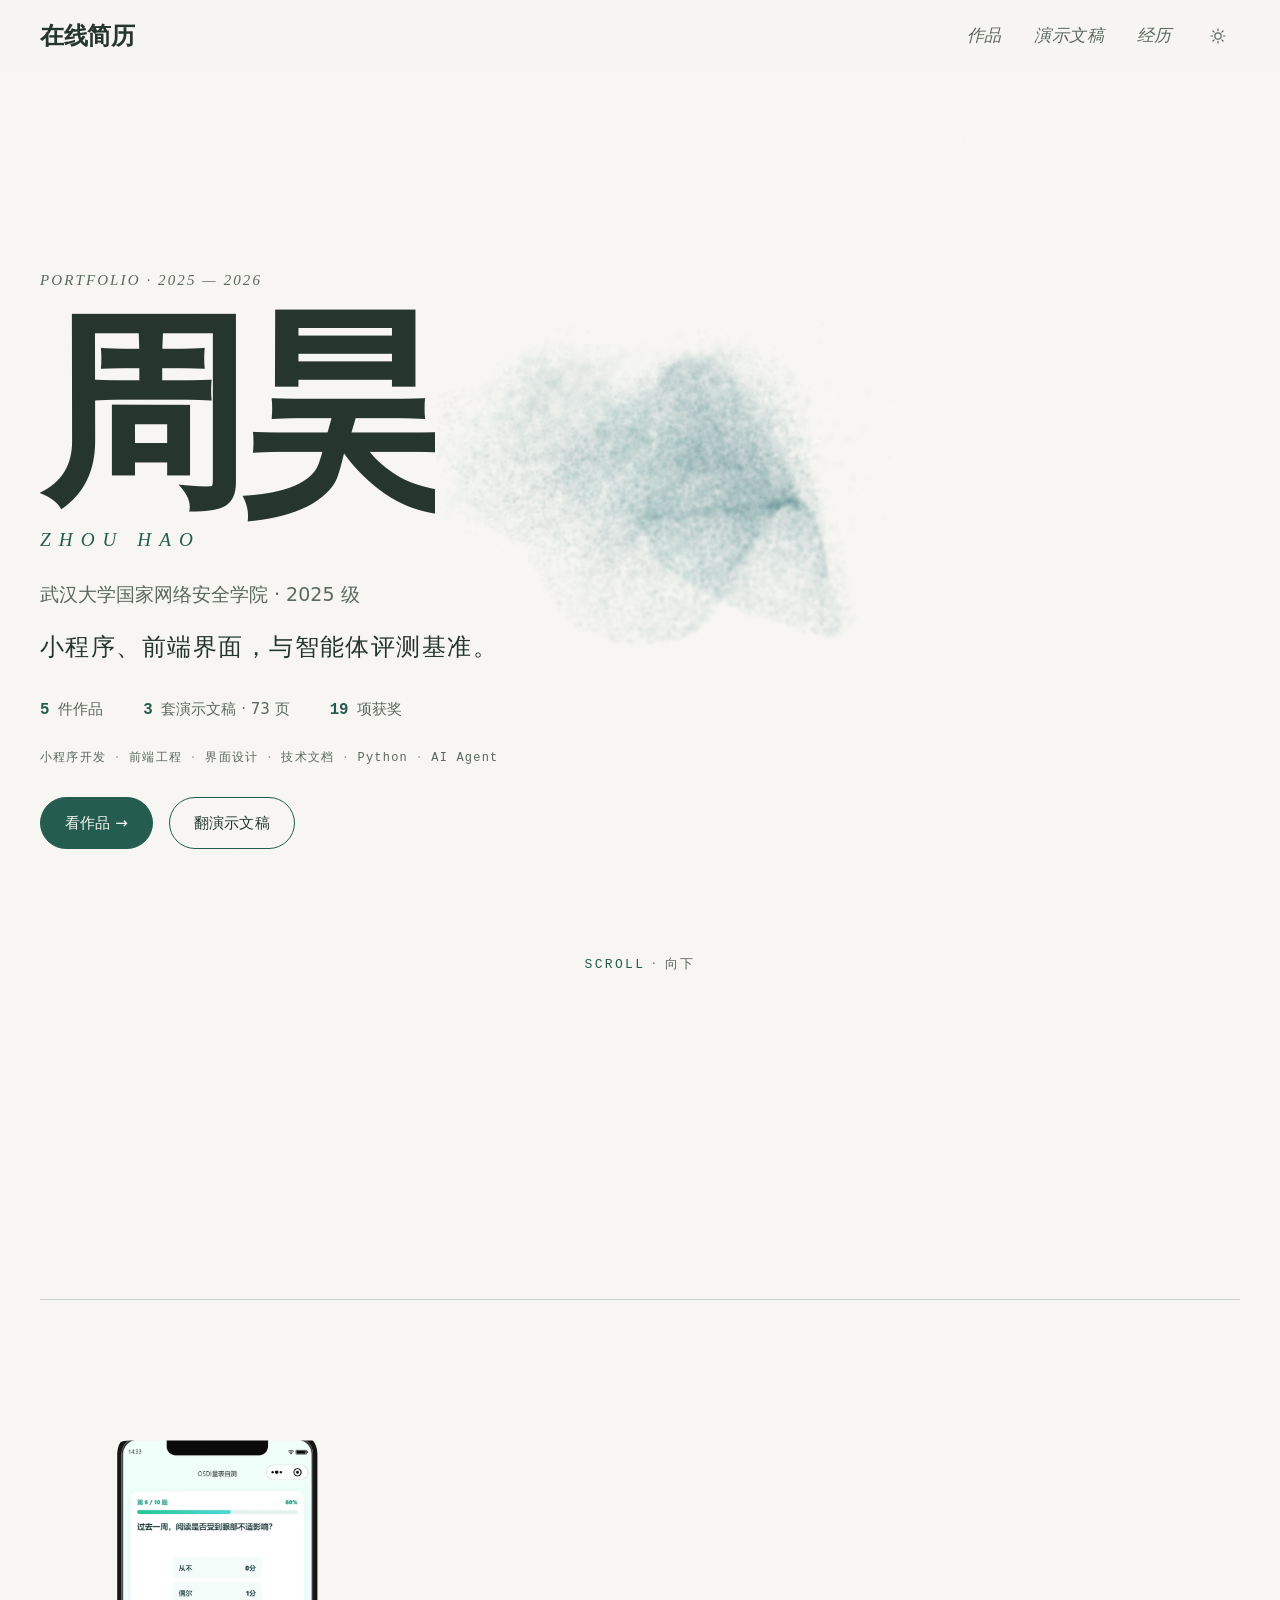
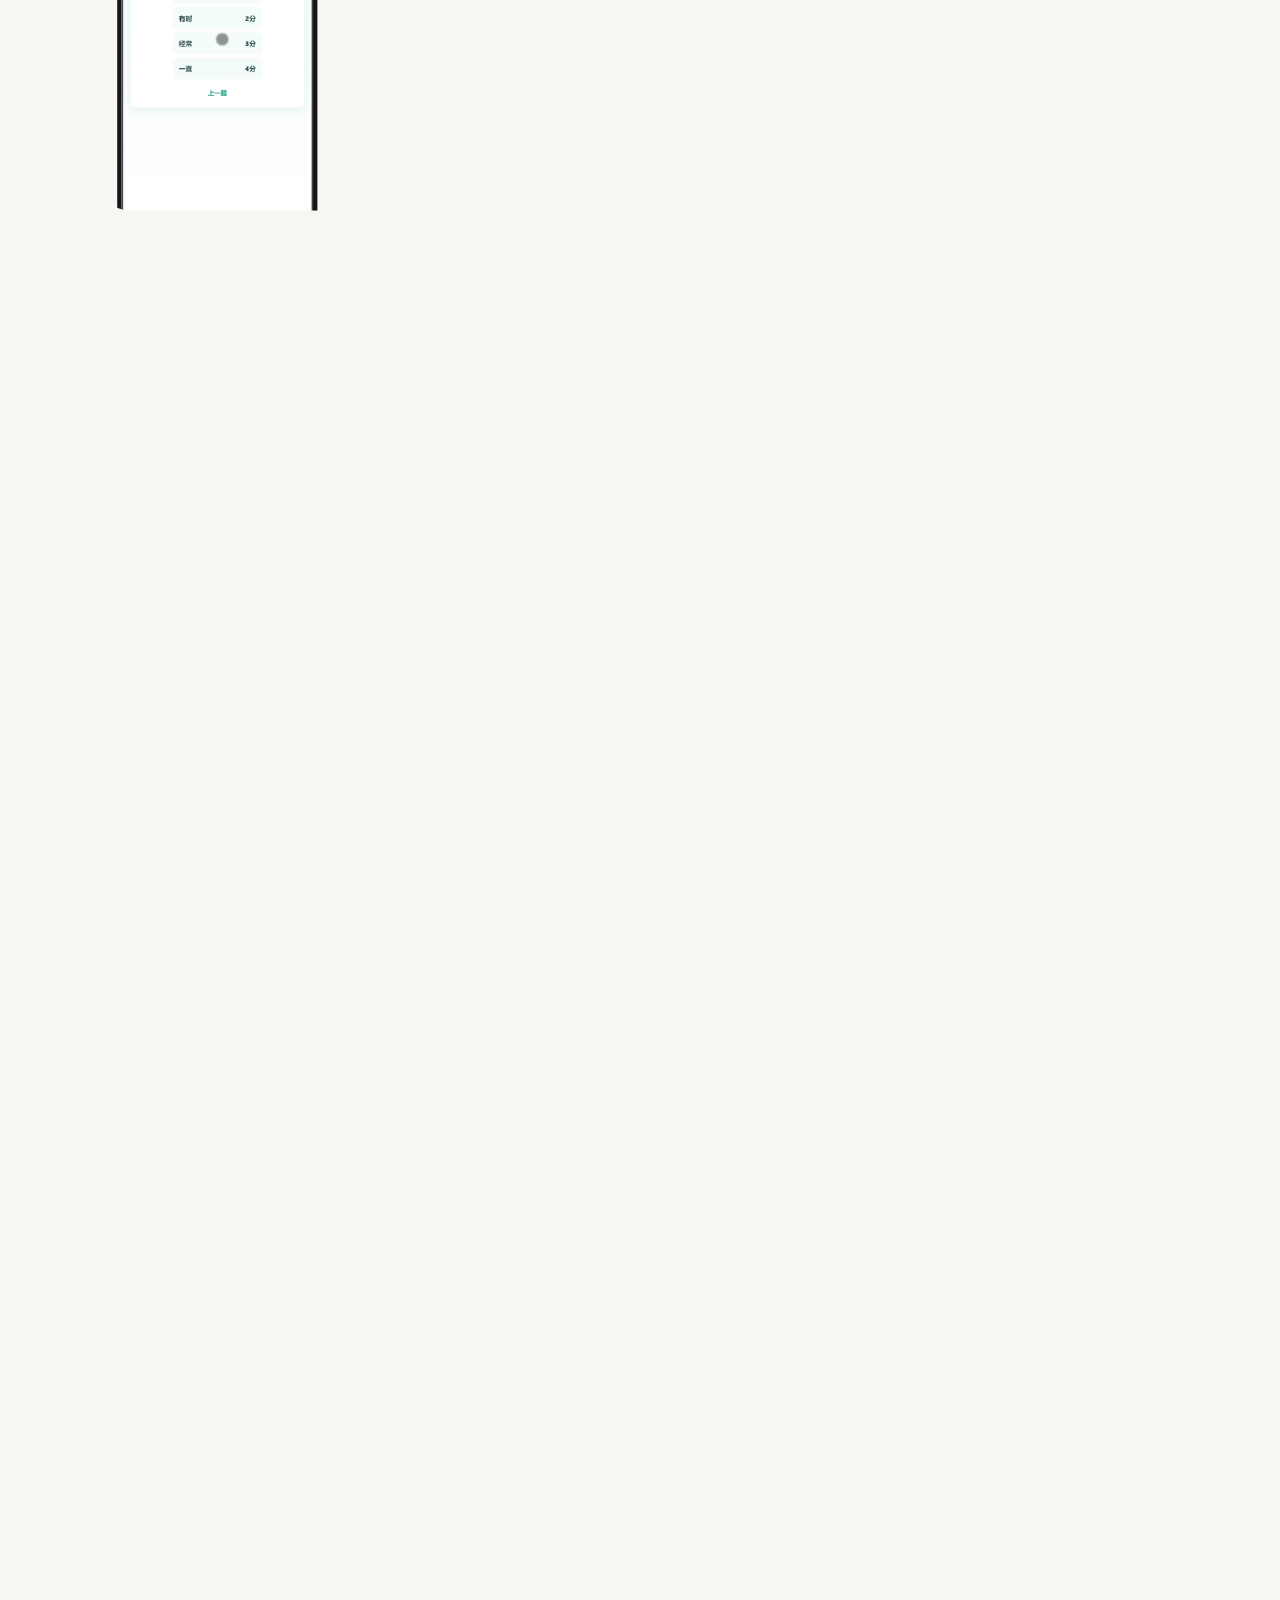
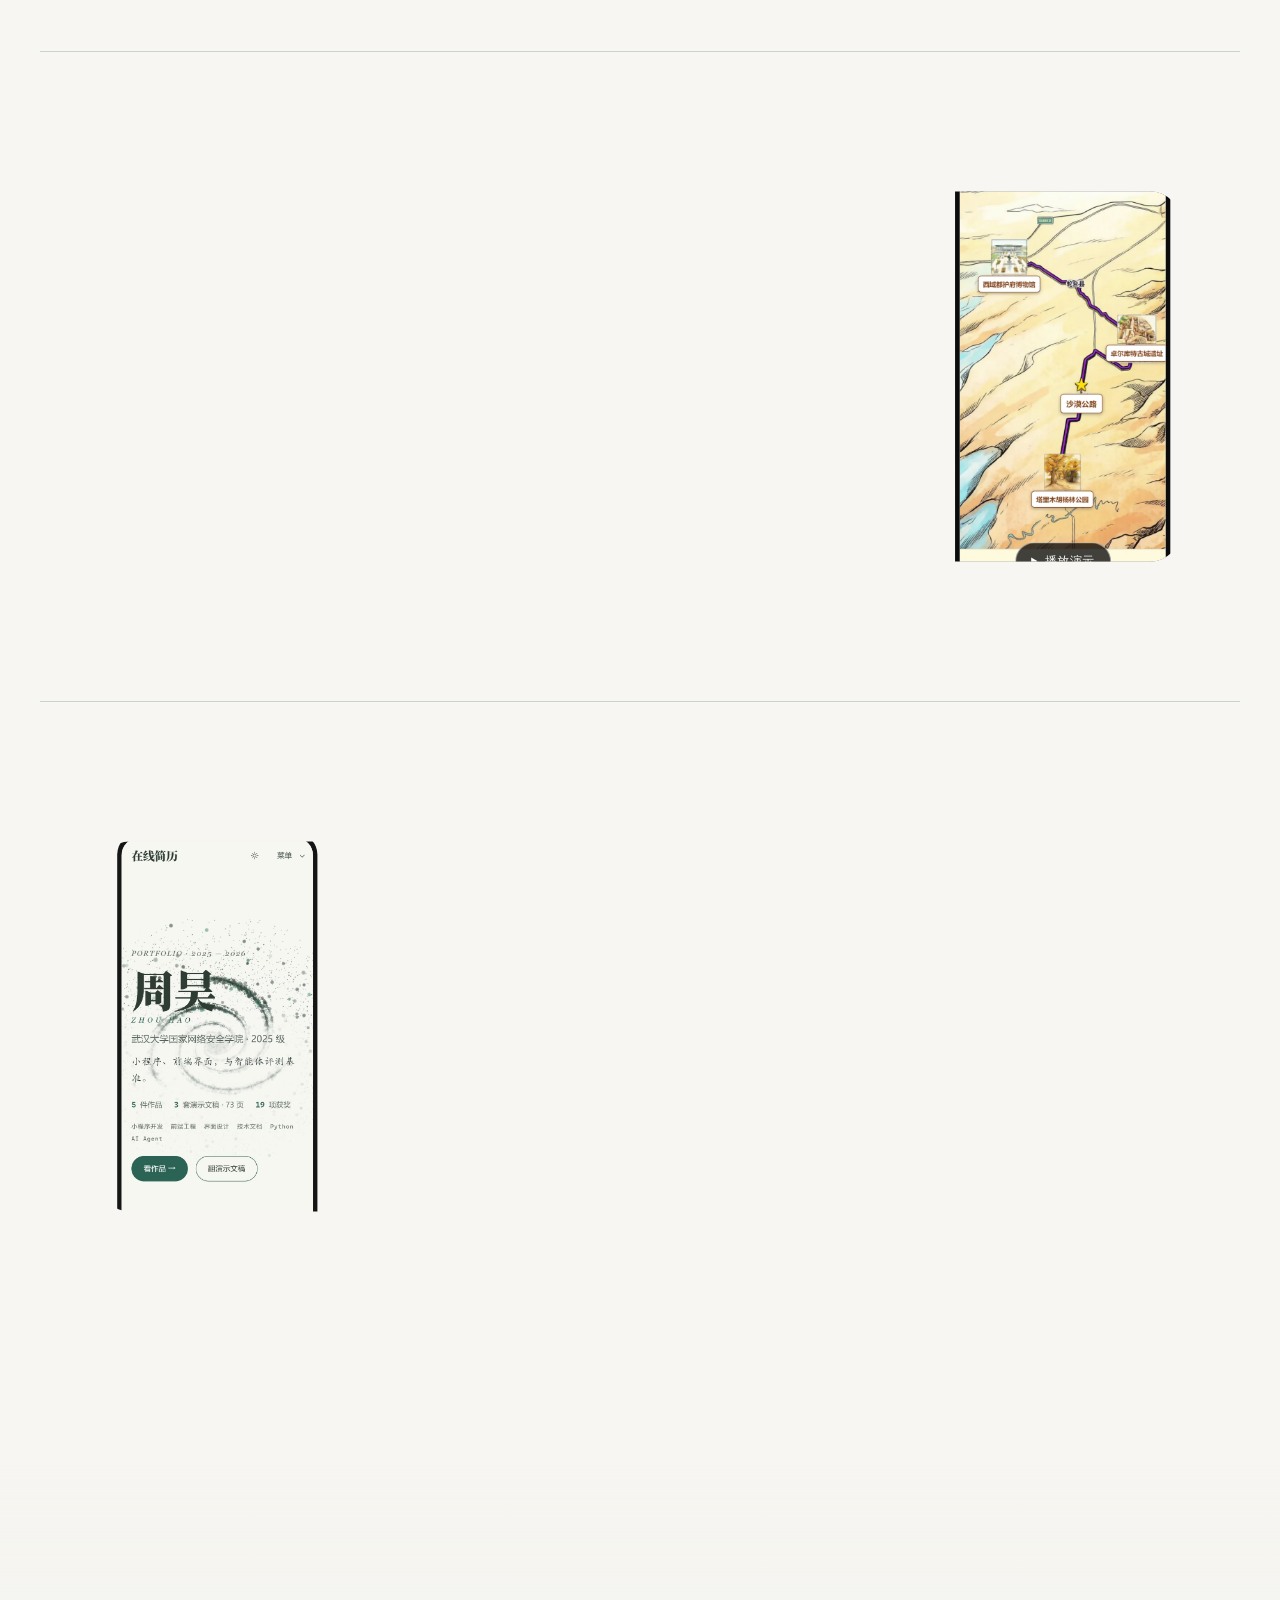
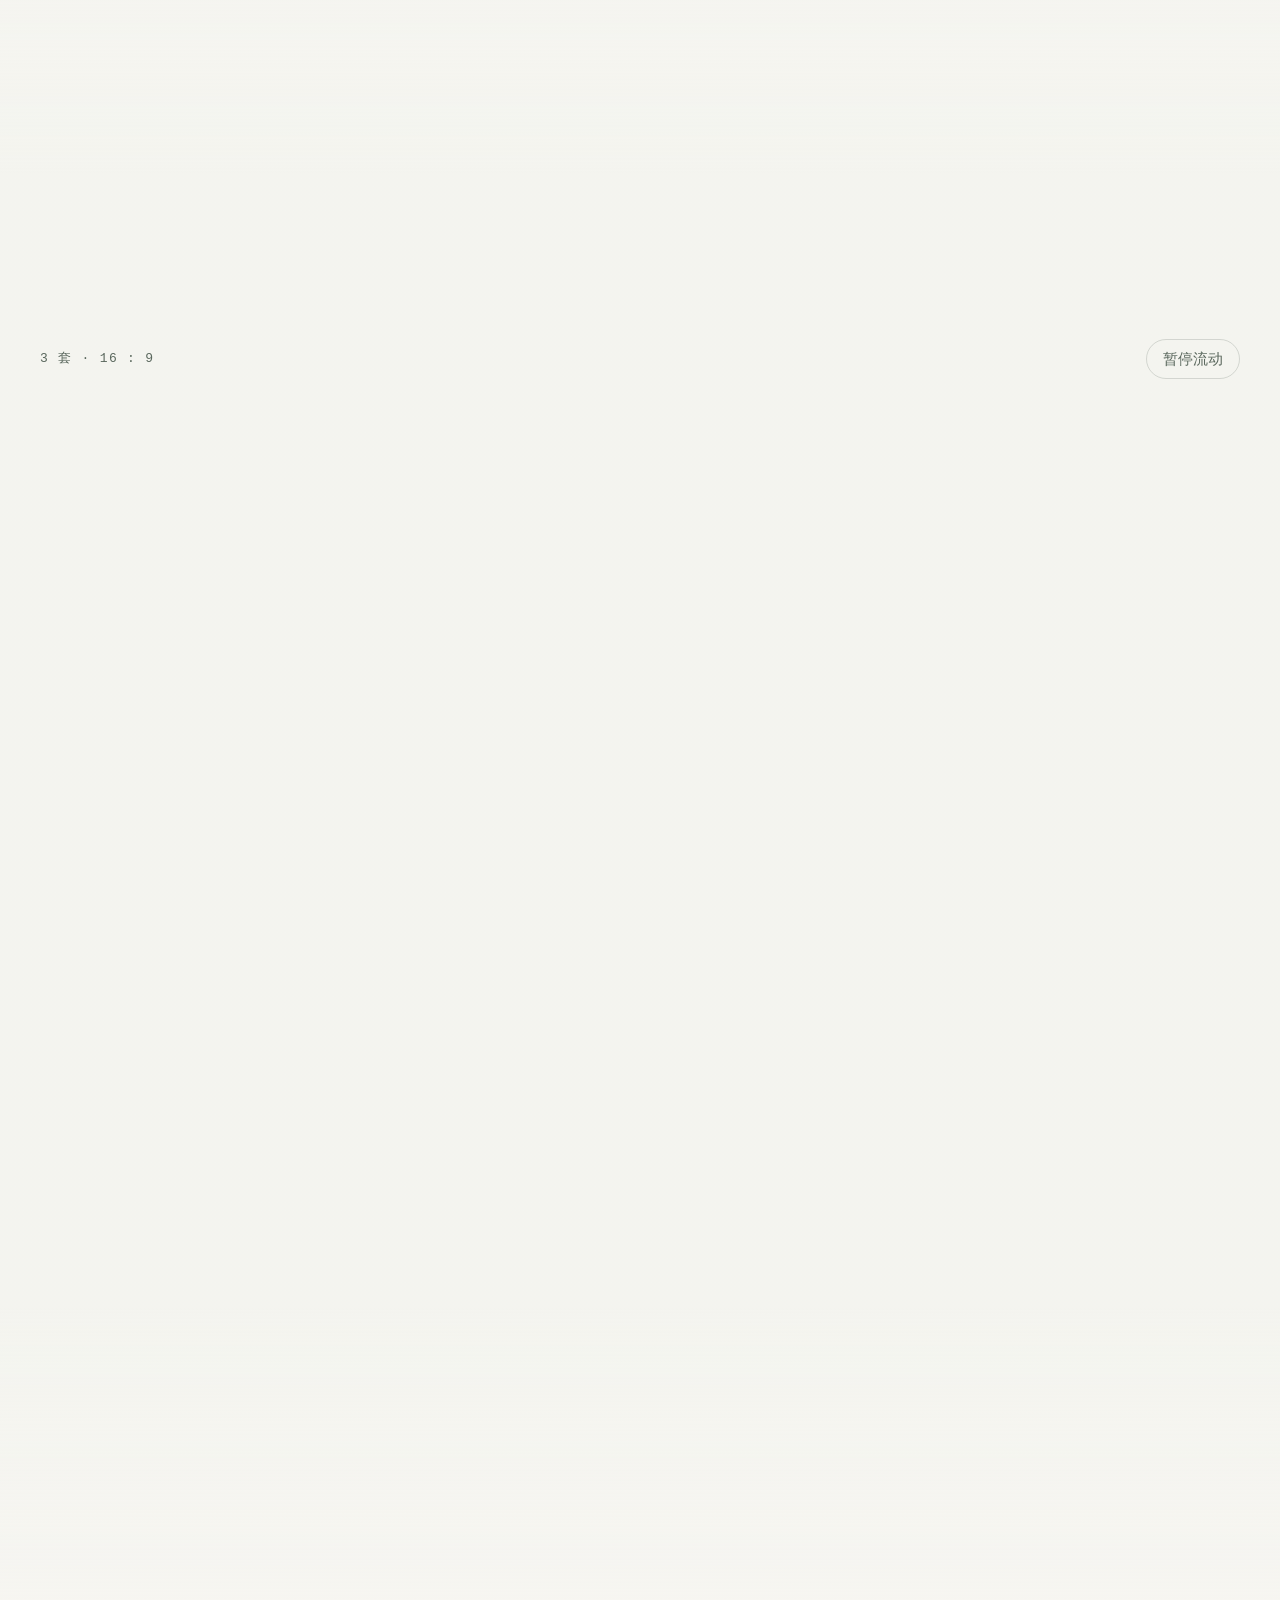
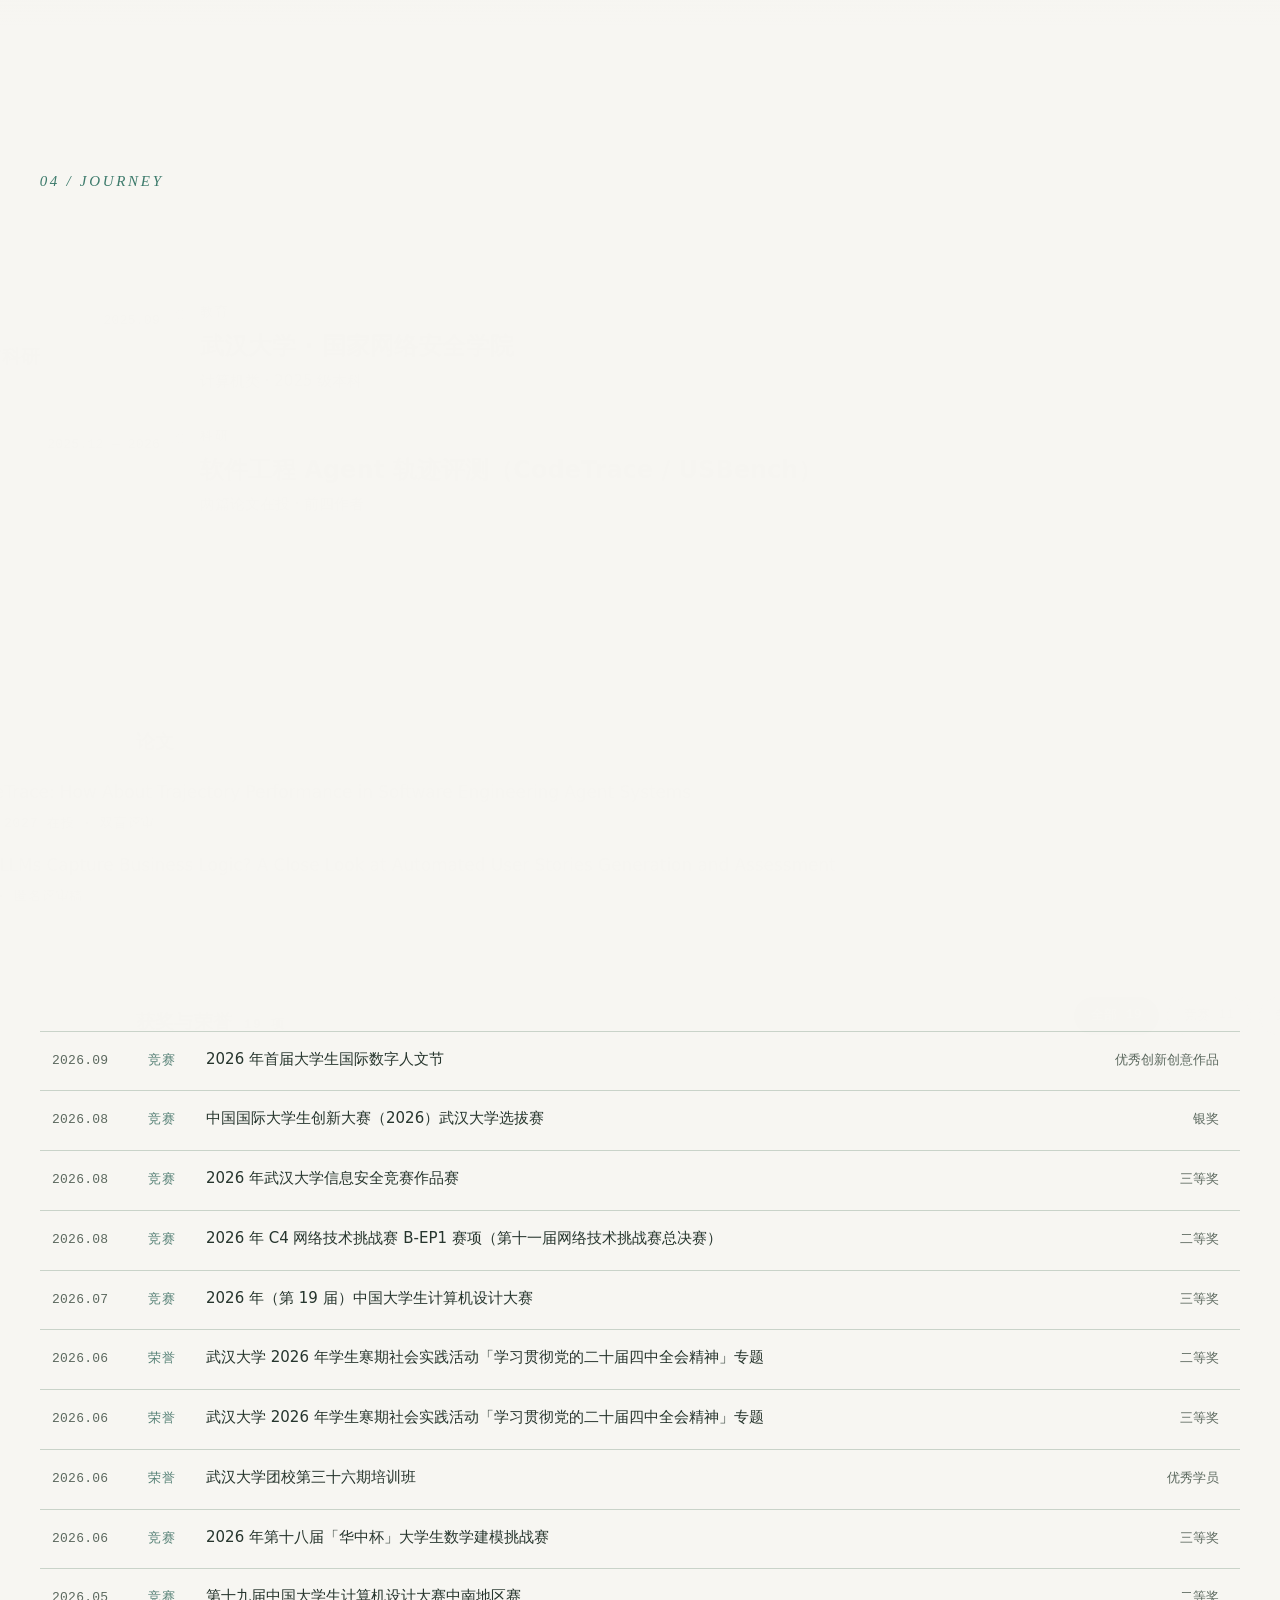
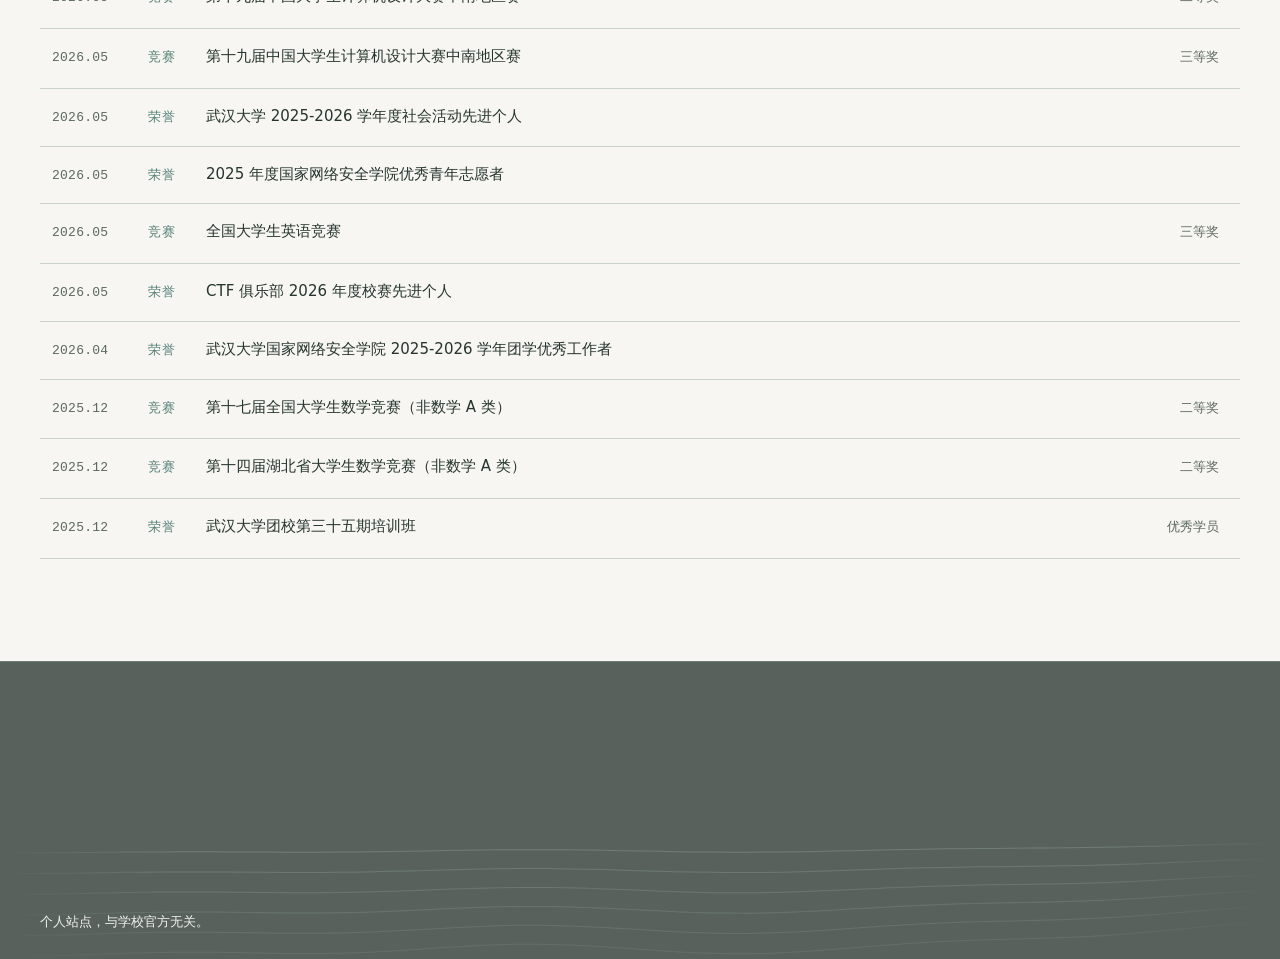
==== commit 192e96c3: "部署 zhou-hao52.github.io" ====
--- a/index.html
+++ b/index.html
@@ -23,4 +23,4 @@
   try { if (!sessionStorage.getItem('portfolio:entered')) h.classList.add('gate'); } catch (e) {}
   setTimeout(function () { if (!h.hasAttribute('data-motion')) h.classList.remove('js', 'gate'); }, 4000);
 })(document, window);
-</script><link rel="icon" href="/favicon.svg?v=2" type="image/svg+xml"><link rel="stylesheet" href="/assets/index.BD37KJxO.css"></head><body data-scene="home"><canvas id="scene" aria-hidden="true"></canvas><div class="curtain" aria-hidden="true"></div><div class="progress-bar" aria-hidden="true"></div><div class="gate-veil" role="status" aria-label="正在载入"><div class="gate-inner"><p class="gate-mark">周昊</p><p class="gate-line">武汉大学国家网络安全学院</p><div class="gate-bar" aria-hidden="true"><i></i></div><p class="gate-pct" aria-hidden="true"><span>0</span>%</p></div></div><a class="skip-link" href="#main">跳到正文</a><header class="site-header"><div class="wrap header-inner"><a class="brand" href="/" aria-label="在线简历 · 首页"><strong>在线简历</strong></a><div class="header-tools"><nav class="desktop-nav" aria-label="主导航"><a class="nav-link" href="#works">作品</a><a class="nav-link" href="#decks">演示文稿</a><a class="nav-link" href="#journey">经历</a></nav><button class="mode-toggle" type="button" data-mode-toggle aria-pressed="false" aria-label="深色模式" title="切换浅色 / 深色"><svg class="i-sun" viewBox="0 0 24 24" width="18" height="18" aria-hidden="true" fill="none" stroke="currentColor" stroke-width="1.6" stroke-linecap="round"><circle cx="12" cy="12" r="4.2"></circle><path d="M12 2.6v2.2M12 19.2v2.2M2.6 12h2.2M19.2 12h2.2M5.3 5.3l1.6 1.6M17.1 17.1l1.6 1.6M18.7 5.3l-1.6 1.6M6.9 17.1l-1.6 1.6"></path></svg><svg class="i-moon" viewBox="0 0 24 24" width="18" height="18" aria-hidden="true" fill="none" stroke="currentColor" stroke-width="1.6" stroke-linejoin="round"><path d="M20 14.4A8.4 8.4 0 0 1 9.6 4a8.4 8.4 0 1 0 10.4 10.4Z"></path></svg></button><details class="mobile-menu"><summary>菜单<span class="caret" aria-hidden="true"></span></summary><nav aria-label="移动导航"><a class="nav-link" href="#works">作品</a><a class="nav-link" href="#decks">演示文稿</a><a class="nav-link" href="#journey">经历</a></nav></details></div></div></header><main id="main"><section class="hero" id="top" aria-label="首屏" data-astro-cid-lcdefpme><div class="wrap hero-inner" data-astro-cid-lcdefpme><p class="eyebrow" data-hero data-astro-cid-lcdefpme>Portfolio · 2025 — 2026</p><h1 class="mega" data-astro-cid-lcdefpme><span class="mega-line" data-astro-cid-lcdefpme><span class="mega-name" data-astro-cid-lcdefpme>周昊</span></span><span class="mega-en" data-astro-cid-lcdefpme>ZHOU HAO</span></h1><p class="hero-lead" data-hero data-astro-cid-lcdefpme>武汉大学国家网络安全学院 · 2025 级</p><p class="hero-tagline" data-split data-hero data-astro-cid-lcdefpme>小程序、前端界面，与智能体评测基准。</p><ul class="hero-facts" data-hero data-astro-cid-lcdefpme><li data-astro-cid-lcdefpme><span class="mono" data-astro-cid-lcdefpme>5</span> 件作品</li><li data-astro-cid-lcdefpme><span class="mono" data-astro-cid-lcdefpme>3</span> 套演示文稿 · 73 页</li><li data-astro-cid-lcdefpme><span class="mono" data-astro-cid-lcdefpme>19</span> 项获奖</li></ul><p class="hero-stack mono" data-hero data-astro-cid-lcdefpme><span data-astro-cid-lcdefpme>小程序开发</span><span data-astro-cid-lcdefpme>前端工程</span><span data-astro-cid-lcdefpme>界面设计</span><span data-astro-cid-lcdefpme>技术文档</span><span data-astro-cid-lcdefpme>Python</span><span data-astro-cid-lcdefpme>AI Agent</span></p><div class="hero-actions" data-hero data-astro-cid-lcdefpme><a class="button primary" href="#works" data-magnet data-astro-cid-lcdefpme><span class="mag-in" data-astro-cid-lcdefpme>看作品 →</span></a><a class="button secondary" href="#decks" data-magnet data-astro-cid-lcdefpme><span class="mag-in" data-astro-cid-lcdefpme>翻演示文稿</span></a></div></div><p class="scroll-cue" data-hero aria-hidden="true" data-astro-cid-lcdefpme><span class="mono" data-astro-cid-lcdefpme>SCROLL</span> · 向下</p></section><section class="chapter" id="works" aria-labelledby="works-title" data-astro-cid-lcdefpme><div class="wrap" data-astro-cid-lcdefpme><header class="sec-head" data-astro-cid-lcdefpme><span class="idx" data-astro-cid-lcdefpme>02 / SELECTED WORKS</span><div data-astro-cid-lcdefpme><h2 id="works-title" data-split data-astro-cid-lcdefpme>项目<span class="accent" data-astro-cid-lcdefpme>实践</span></h2><p class="sec-lead" data-astro-cid-lcdefpme>四款微信小程序与一个在线简历站点，覆盖医疗、人文、文旅与前端工程。</p></div></header><div class="works-stage" data-astro-cid-lcdefpme><ol class="work-list" data-astro-cid-lcdefpme><li class="work-row" data-astro-cid-lcdefpme><div class="work-media" data-mask data-tilt data-astro-cid-lcdefpme><div class="phones" data-astro-cid-lcdefpme><div class="phone" data-phone data-astro-cid-lcdefpme><div class="scr" data-astro-cid-lcdefpme><video preload="none" playsinline muted loop data-poster="/video/ganyan.poster.webp" width="540" height="960" aria-label="智诊干眼 演示视频" data-astro-cid-lcdefpme><source src="/video/ganyan.mp4" type="video/mp4" data-astro-cid-lcdefpme></video><button class="play" type="button" data-play data-astro-cid-lcdefpme><span class="tri" aria-hidden="true" data-astro-cid-lcdefpme></span>播放演示</button></div></div><div class="phone p2" aria-hidden="true" data-astro-cid-lcdefpme><div class="scr" data-astro-cid-lcdefpme><img src="/video/ganyan.poster-b.webp" alt="" width="540" height="960" loading="lazy" decoding="async" data-astro-cid-lcdefpme></div></div></div></div><div class="work-body" data-astro-cid-lcdefpme><p class="work-num mono" data-astro-cid-lcdefpme>01 <span class="muted" data-astro-cid-lcdefpme>/ 05</span></p><h3 class="work-title" data-astro-cid-lcdefpme>智诊干眼<span class="en" data-astro-cid-lcdefpme>Dry Eye</span></h3><p class="work-sum" data-astro-cid-lcdefpme>面向干眼症自查的微信小程序：将临床量表拆成分步问答，答完生成评估报告与用眼建议。</p><dl class="work-meta" data-astro-cid-lcdefpme><div data-astro-cid-lcdefpme><dt data-astro-cid-lcdefpme>Year</dt><dd data-astro-cid-lcdefpme>2026</dd></div><div data-astro-cid-lcdefpme><dt data-astro-cid-lcdefpme>Role</dt><dd data-astro-cid-lcdefpme>小程序开发 · 界面设计</dd></div><div data-astro-cid-lcdefpme><dt data-astro-cid-lcdefpme>Status</dt><dd data-astro-cid-lcdefpme>未公开</dd></div></dl><ul class="work-tags" data-astro-cid-lcdefpme><li data-astro-cid-lcdefpme><span class="chip" data-astro-cid-lcdefpme>微信小程序</span></li><li data-astro-cid-lcdefpme><span class="chip" data-astro-cid-lcdefpme>WXML / WXSS</span></li><li data-astro-cid-lcdefpme><span class="chip" data-astro-cid-lcdefpme>AI 问诊</span></li></ul></div></li><li class="work-row" data-astro-cid-lcdefpme><div class="work-media" data-mask data-tilt data-astro-cid-lcdefpme><div class="phones" data-astro-cid-lcdefpme><div class="phone" data-phone data-astro-cid-lcdefpme><div class="scr" data-astro-cid-lcdefpme><video preload="none" playsinline muted loop data-poster="/video/konghou.poster.webp" width="540" height="960" aria-label="诗乐共生 演示视频" data-astro-cid-lcdefpme><source src="/video/konghou.mp4" type="video/mp4" data-astro-cid-lcdefpme></video><button class="play" type="button" data-play data-astro-cid-lcdefpme><span class="tri" aria-hidden="true" data-astro-cid-lcdefpme></span>播放演示</button></div></div><div class="phone p2" aria-hidden="true" data-astro-cid-lcdefpme><div class="scr" data-astro-cid-lcdefpme><img src="/video/konghou.poster-b.webp" alt="" width="540" height="960" loading="lazy" decoding="async" data-astro-cid-lcdefpme></div></div></div></div><div class="work-body" data-astro-cid-lcdefpme><p class="work-num mono" data-astro-cid-lcdefpme>02 <span class="muted" data-astro-cid-lcdefpme>/ 05</span></p><h3 class="work-title" data-astro-cid-lcdefpme>诗乐共生<span class="en" data-astro-cid-lcdefpme>Poetry &amp; Music</span></h3><p class="work-sum" data-astro-cid-lcdefpme>以《李凭箜篌引》为文本对象的数字人文小程序：全诗逐句注解、箜篌音色试听与配图，按阅读节奏分段呈现。</p><dl class="work-meta" data-astro-cid-lcdefpme><div data-astro-cid-lcdefpme><dt data-astro-cid-lcdefpme>Year</dt><dd data-astro-cid-lcdefpme>2026</dd></div><div data-astro-cid-lcdefpme><dt data-astro-cid-lcdefpme>Role</dt><dd data-astro-cid-lcdefpme>小程序开发 · 视觉设计</dd></div><div data-astro-cid-lcdefpme><dt data-astro-cid-lcdefpme>Status</dt><dd data-astro-cid-lcdefpme>未公开</dd></div></dl><ul class="work-tags" data-astro-cid-lcdefpme><li data-astro-cid-lcdefpme><span class="chip" data-astro-cid-lcdefpme>微信小程序</span></li><li data-astro-cid-lcdefpme><span class="chip" data-astro-cid-lcdefpme>WXML / WXSS</span></li><li data-astro-cid-lcdefpme><span class="chip" data-astro-cid-lcdefpme>音频与插画</span></li></ul></div></li><li class="work-row" data-astro-cid-lcdefpme><div class="work-media" data-mask data-tilt data-astro-cid-lcdefpme><div class="phones" data-astro-cid-lcdefpme><div class="phone" data-phone data-astro-cid-lcdefpme><div class="scr" data-astro-cid-lcdefpme><video preload="none" playsinline muted loop data-poster="/video/xiake.poster.webp" width="540" height="960" aria-label="霞客同行 演示视频" data-astro-cid-lcdefpme><source src="/video/xiake.mp4" type="video/mp4" data-astro-cid-lcdefpme></video><button class="play" type="button" data-play data-astro-cid-lcdefpme><span class="tri" aria-hidden="true" data-astro-cid-lcdefpme></span>播放演示</button></div></div><div class="phone p2" aria-hidden="true" data-astro-cid-lcdefpme><div class="scr" data-astro-cid-lcdefpme><img src="/video/xiake.poster-b.webp" alt="" width="540" height="960" loading="lazy" decoding="async" data-astro-cid-lcdefpme></div></div></div></div><div class="work-body" data-astro-cid-lcdefpme><p class="work-num mono" data-astro-cid-lcdefpme>03 <span class="muted" data-astro-cid-lcdefpme>/ 05</span></p><h3 class="work-title" data-astro-cid-lcdefpme>霞客同行<span class="en" data-astro-cid-lcdefpme>Xiake</span></h3><p class="work-sum" data-astro-cid-lcdefpme>徐霞客行迹的地图化整理：将游记中的地点与路线落到地图上，支持按行程浏览原文并记录到访。</p><dl class="work-meta" data-astro-cid-lcdefpme><div data-astro-cid-lcdefpme><dt data-astro-cid-lcdefpme>Year</dt><dd data-astro-cid-lcdefpme>2026</dd></div><div data-astro-cid-lcdefpme><dt data-astro-cid-lcdefpme>Role</dt><dd data-astro-cid-lcdefpme>小程序开发 · 地图与内容结构</dd></div><div data-astro-cid-lcdefpme><dt data-astro-cid-lcdefpme>Status</dt><dd data-astro-cid-lcdefpme>未公开</dd></div></dl><ul class="work-tags" data-astro-cid-lcdefpme><li data-astro-cid-lcdefpme><span class="chip" data-astro-cid-lcdefpme>微信小程序</span></li><li data-astro-cid-lcdefpme><span class="chip" data-astro-cid-lcdefpme>地图组件</span></li><li data-astro-cid-lcdefpme><span class="chip" data-astro-cid-lcdefpme>内容结构化</span></li></ul></div></li><li class="work-row" data-astro-cid-lcdefpme><div class="work-media" data-mask data-tilt data-astro-cid-lcdefpme><div class="phones" data-astro-cid-lcdefpme><div class="phone" data-phone data-astro-cid-lcdefpme><div class="scr" data-astro-cid-lcdefpme><video preload="none" playsinline muted loop data-poster="/video/luntai.poster.webp" width="540" height="960" aria-label="丝路轮台 演示视频" data-astro-cid-lcdefpme><source src="/video/luntai.mp4" type="video/mp4" data-astro-cid-lcdefpme></video><button class="play" type="button" data-play data-astro-cid-lcdefpme><span class="tri" aria-hidden="true" data-astro-cid-lcdefpme></span>播放演示</button></div></div><div class="phone p2" aria-hidden="true" data-astro-cid-lcdefpme><div class="scr" data-astro-cid-lcdefpme><img src="/video/luntai.poster-b.webp" alt="" width="540" height="960" loading="lazy" decoding="async" data-astro-cid-lcdefpme></div></div></div></div><div class="work-body" data-astro-cid-lcdefpme><p class="work-num mono" data-astro-cid-lcdefpme>04 <span class="muted" data-astro-cid-lcdefpme>/ 05</span></p><h3 class="work-title" data-astro-cid-lcdefpme>丝路轮台<span class="en" data-astro-cid-lcdefpme>Silk Road Luntai</span></h3><p class="work-sum" data-astro-cid-lcdefpme>胡杨林景区导览小程序：服务区、游览路线与本地物产收在同一个入口，按到访场景组织信息。</p><dl class="work-meta" data-astro-cid-lcdefpme><div data-astro-cid-lcdefpme><dt data-astro-cid-lcdefpme>Year</dt><dd data-astro-cid-lcdefpme>2026</dd></div><div data-astro-cid-lcdefpme><dt data-astro-cid-lcdefpme>Role</dt><dd data-astro-cid-lcdefpme>小程序开发 · 界面设计</dd></div><div data-astro-cid-lcdefpme><dt data-astro-cid-lcdefpme>Status</dt><dd data-astro-cid-lcdefpme>未公开</dd></div></dl><ul class="work-tags" data-astro-cid-lcdefpme><li data-astro-cid-lcdefpme><span class="chip" data-astro-cid-lcdefpme>微信小程序</span></li><li data-astro-cid-lcdefpme><span class="chip" data-astro-cid-lcdefpme>WXML / WXSS</span></li><li data-astro-cid-lcdefpme><span class="chip" data-astro-cid-lcdefpme>导览交互</span></li></ul></div></li><li class="work-row" data-astro-cid-lcdefpme><div class="work-media" data-mask data-tilt data-astro-cid-lcdefpme><div class="phones" data-astro-cid-lcdefpme><div class="phone" data-phone data-astro-cid-lcdefpme><div class="scr" data-astro-cid-lcdefpme><picture class="shot shot-dark" data-astro-cid-lcdefpme><source type="image/avif" srcset="/img/works/portfolio-dark-640.avif?v=2 640w, /img/works/portfolio-dark-1200.avif?v=2 1200w" sizes="(max-width:900px) min(60vw, 440px), 26vw" data-astro-cid-lcdefpme><img src="/img/works/portfolio-dark-1200.webp?v=2" alt="本站首屏截图（深色）" width="780" height="1688" loading="lazy" decoding="async" data-astro-cid-lcdefpme></picture><picture class="shot shot-light" aria-hidden="true" data-astro-cid-lcdefpme><source type="image/avif" srcset="/img/works/portfolio-light-640.avif?v=2 640w, /img/works/portfolio-light-1200.avif?v=2 1200w" sizes="(max-width:900px) min(60vw, 440px), 26vw" data-astro-cid-lcdefpme><img src="/img/works/portfolio-light-1200.webp?v=2" alt="" width="780" height="1688" loading="lazy" decoding="async" data-astro-cid-lcdefpme></picture></div></div><div class="phone p2" aria-hidden="true" data-astro-cid-lcdefpme><div class="scr" data-astro-cid-lcdefpme><picture data-astro-cid-lcdefpme><source type="image/avif" srcset="/img/works/portfolio-light-640.avif?v=2 640w, /img/works/portfolio-light-1200.avif?v=2 1200w" sizes="(max-width:900px) min(60vw, 440px), 26vw" data-astro-cid-lcdefpme><img src="/img/works/portfolio-light-1200.webp?v=2" alt="本站首屏截图（浅色）" width="780" height="1688" loading="lazy" decoding="async" data-astro-cid-lcdefpme></picture></div></div></div></div><div class="work-body" data-astro-cid-lcdefpme><p class="work-num mono" data-astro-cid-lcdefpme>05 <span class="muted" data-astro-cid-lcdefpme>/ 05</span></p><h3 class="work-title" data-astro-cid-lcdefpme>本站<span class="en" data-astro-cid-lcdefpme>This Site</span></h3><p class="work-sum" data-astro-cid-lcdefpme>个人在线简历站点：以 WebGL 粒子场为背景，滚动驱动章节形态，提供浅色与深色两套主题。</p><dl class="work-meta" data-astro-cid-lcdefpme><div data-astro-cid-lcdefpme><dt data-astro-cid-lcdefpme>Year</dt><dd data-astro-cid-lcdefpme>2026</dd></div><div data-astro-cid-lcdefpme><dt data-astro-cid-lcdefpme>Role</dt><dd data-astro-cid-lcdefpme>设计 · 开发</dd></div><div data-astro-cid-lcdefpme><dt data-astro-cid-lcdefpme>Status</dt><dd data-astro-cid-lcdefpme>已上线</dd></div></dl><ul class="work-tags" data-astro-cid-lcdefpme><li data-astro-cid-lcdefpme><span class="chip" data-astro-cid-lcdefpme>Astro</span></li><li data-astro-cid-lcdefpme><span class="chip" data-astro-cid-lcdefpme>three.js</span></li><li data-astro-cid-lcdefpme><span class="chip" data-astro-cid-lcdefpme>GSAP</span></li></ul></div></li></ol></div></div></section><section class="chapter chapter-tint" id="decks" aria-labelledby="decks-title" data-astro-cid-lcdefpme><div class="wrap" data-astro-cid-lcdefpme><header class="sec-head" data-astro-cid-lcdefpme><span class="idx" data-astro-cid-lcdefpme>03 / DECKS</span><div data-astro-cid-lcdefpme><h2 id="decks-title" data-split data-astro-cid-lcdefpme>演示<span class="accent" data-astro-cid-lcdefpme>文稿</span></h2><p class="sec-lead" data-astro-cid-lcdefpme>竞赛答辩、项目申报与课程展示，三套共 73 页。</p></div></header></div><div class="mq-toolbar" data-astro-cid-fxy4fcd3><div class="wrap" data-astro-cid-fxy4fcd3><p class="mq-total mono" data-astro-cid-fxy4fcd3>3 套 · 16 : 9</p><button class="mq-pause" type="button" data-mq-pause aria-pressed="false" data-astro-cid-fxy4fcd3>暂停流动</button></div></div><div class="deck-marquee" data-marquee data-astro-cid-fxy4fcd3><div class="mq-row" data-dir="fwd" style="--n:17" data-astro-cid-fxy4fcd3><div class="mq-label" data-astro-cid-fxy4fcd3><div class="wrap" data-astro-cid-fxy4fcd3><span class="mq-title" data-astro-cid-fxy4fcd3>榫卯花都 华韵巡寰</span><span class="mq-en" data-astro-cid-fxy4fcd3>Sunmao</span><span class="mq-count mono" data-astro-cid-fxy4fcd3>17 页</span></div></div><ul class="mq-track" role="list" data-astro-cid-fxy4fcd3><li class="mq-card" data-astro-cid-fxy4fcd3><img src="/decks/sunmao/t/01.webp" alt="榫卯花都 华韵巡寰 第 1 页" width="480" height="270" loading="lazy" decoding="async" fetchpriority="auto" data-astro-cid-fxy4fcd3></li><li class="mq-card" data-astro-cid-fxy4fcd3><img src="/decks/sunmao/t/02.webp" alt="榫卯花都 华韵巡寰 第 2 页" width="480" height="270" loading="lazy" decoding="async" fetchpriority="auto" data-astro-cid-fxy4fcd3></li><li class="mq-card" data-astro-cid-fxy4fcd3><img src="/decks/sunmao/t/03.webp" alt="榫卯花都 华韵巡寰 第 3 页" width="480" height="270" loading="lazy" decoding="async" fetchpriority="auto" data-astro-cid-fxy4fcd3></li><li class="mq-card" data-astro-cid-fxy4fcd3><img src="/decks/sunmao/t/04.webp" alt="榫卯花都 华韵巡寰 第 4 页" width="480" height="270" loading="lazy" decoding="async" fetchpriority="auto" data-astro-cid-fxy4fcd3></li><li class="mq-card" data-astro-cid-fxy4fcd3><img src="/decks/sunmao/t/05.webp" alt="榫卯花都 华韵巡寰 第 5 页" width="480" height="270" loading="lazy" decoding="async" fetchpriority="auto" data-astro-cid-fxy4fcd3></li><li class="mq-card" data-astro-cid-fxy4fcd3><img src="/decks/sunmao/t/06.webp" alt="榫卯花都 华韵巡寰 第 6 页" width="480" height="270" loading="lazy" decoding="async" fetchpriority="auto" data-astro-cid-fxy4fcd3></li><li class="mq-card" data-astro-cid-fxy4fcd3><img src="/decks/sunmao/t/07.webp" alt="榫卯花都 华韵巡寰 第 7 页" width="480" height="270" loading="lazy" decoding="async" fetchpriority="auto" data-astro-cid-fxy4fcd3></li><li class="mq-card" data-astro-cid-fxy4fcd3><img src="/decks/sunmao/t/08.webp" alt="榫卯花都 华韵巡寰 第 8 页" width="480" height="270" loading="lazy" decoding="async" fetchpriority="auto" data-astro-cid-fxy4fcd3></li><li class="mq-card" data-astro-cid-fxy4fcd3><img src="/decks/sunmao/t/09.webp" alt="榫卯花都 华韵巡寰 第 9 页" width="480" height="270" loading="lazy" decoding="async" fetchpriority="auto" data-astro-cid-fxy4fcd3></li><li class="mq-card" data-astro-cid-fxy4fcd3><img src="/decks/sunmao/t/10.webp" alt="榫卯花都 华韵巡寰 第 10 页" width="480" height="270" loading="lazy" decoding="async" fetchpriority="auto" data-astro-cid-fxy4fcd3></li><li class="mq-card" data-astro-cid-fxy4fcd3><img src="/decks/sunmao/t/11.webp" alt="榫卯花都 华韵巡寰 第 11 页" width="480" height="270" loading="lazy" decoding="async" fetchpriority="auto" data-astro-cid-fxy4fcd3></li><li class="mq-card" data-astro-cid-fxy4fcd3><img src="/decks/sunmao/t/12.webp" alt="榫卯花都 华韵巡寰 第 12 页" width="480" height="270" loading="lazy" decoding="async" fetchpriority="auto" data-astro-cid-fxy4fcd3></li><li class="mq-card" data-astro-cid-fxy4fcd3><img src="/decks/sunmao/t/13.webp" alt="榫卯花都 华韵巡寰 第 13 页" width="480" height="270" loading="lazy" decoding="async" fetchpriority="auto" data-astro-cid-fxy4fcd3></li><li class="mq-card" data-astro-cid-fxy4fcd3><img src="/decks/sunmao/t/14.webp" alt="榫卯花都 华韵巡寰 第 14 页" width="480" height="270" loading="lazy" decoding="async" fetchpriority="auto" data-astro-cid-fxy4fcd3></li><li class="mq-card" data-astro-cid-fxy4fcd3><img src="/decks/sunmao/t/15.webp" alt="榫卯花都 华韵巡寰 第 15 页" width="480" height="270" loading="lazy" decoding="async" fetchpriority="auto" data-astro-cid-fxy4fcd3></li><li class="mq-card" data-astro-cid-fxy4fcd3><img src="/decks/sunmao/t/16.webp" alt="榫卯花都 华韵巡寰 第 16 页" width="480" height="270" loading="lazy" decoding="async" fetchpriority="auto" data-astro-cid-fxy4fcd3></li><li class="mq-card" data-astro-cid-fxy4fcd3><img src="/decks/sunmao/t/17.webp" alt="榫卯花都 华韵巡寰 第 17 页" width="480" height="270" loading="lazy" decoding="async" fetchpriority="auto" data-astro-cid-fxy4fcd3></li><li class="mq-card" aria-hidden="true" data-astro-cid-fxy4fcd3><img src="/decks/sunmao/t/01.webp" alt width="480" height="270" loading="lazy" decoding="async" fetchpriority="low" data-astro-cid-fxy4fcd3></li><li class="mq-card" aria-hidden="true" data-astro-cid-fxy4fcd3><img src="/decks/sunmao/t/02.webp" alt width="480" height="270" loading="lazy" decoding="async" fetchpriority="low" data-astro-cid-fxy4fcd3></li><li class="mq-card" aria-hidden="true" data-astro-cid-fxy4fcd3><img src="/decks/sunmao/t/03.webp" alt width="480" height="270" loading="lazy" decoding="async" fetchpriority="low" data-astro-cid-fxy4fcd3></li><li class="mq-card" aria-hidden="true" data-astro-cid-fxy4fcd3><img src="/decks/sunmao/t/04.webp" alt width="480" height="270" loading="lazy" decoding="async" fetchpriority="low" data-astro-cid-fxy4fcd3></li><li class="mq-card" aria-hidden="true" data-astro-cid-fxy4fcd3><img src="/decks/sunmao/t/05.webp" alt width="480" height="270" loading="lazy" decoding="async" fetchpriority="low" data-astro-cid-fxy4fcd3></li><li class="mq-card" aria-hidden="true" data-astro-cid-fxy4fcd3><img src="/decks/sunmao/t/06.webp" alt width="480" height="270" loading="lazy" decoding="async" fetchpriority="low" data-astro-cid-fxy4fcd3></li><li class="mq-card" aria-hidden="true" data-astro-cid-fxy4fcd3><img src="/decks/sunmao/t/07.webp" alt width="480" height="270" loading="lazy" decoding="async" fetchpriority="low" data-astro-cid-fxy4fcd3></li><li class="mq-card" aria-hidden="true" data-astro-cid-fxy4fcd3><img src="/decks/sunmao/t/08.webp" alt width="480" height="270" loading="lazy" decoding="async" fetchpriority="low" data-astro-cid-fxy4fcd3></li><li class="mq-card" aria-hidden="true" data-astro-cid-fxy4fcd3><img src="/decks/sunmao/t/09.webp" alt width="480" height="270" loading="lazy" decoding="async" fetchpriority="low" data-astro-cid-fxy4fcd3></li><li class="mq-card" aria-hidden="true" data-astro-cid-fxy4fcd3><img src="/decks/sunmao/t/10.webp" alt width="480" height="270" loading="lazy" decoding="async" fetchpriority="low" data-astro-cid-fxy4fcd3></li><li class="mq-card" aria-hidden="true" data-astro-cid-fxy4fcd3><img src="/decks/sunmao/t/11.webp" alt width="480" height="270" loading="lazy" decoding="async" fetchpriority="low" data-astro-cid-fxy4fcd3></li><li class="mq-card" aria-hidden="true" data-astro-cid-fxy4fcd3><img src="/decks/sunmao/t/12.webp" alt width="480" height="270" loading="lazy" decoding="async" fetchpriority="low" data-astro-cid-fxy4fcd3></li><li class="mq-card" aria-hidden="true" data-astro-cid-fxy4fcd3><img src="/decks/sunmao/t/13.webp" alt width="480" height="270" loading="lazy" decoding="async" fetchpriority="low" data-astro-cid-fxy4fcd3></li><li class="mq-card" aria-hidden="true" data-astro-cid-fxy4fcd3><img src="/decks/sunmao/t/14.webp" alt width="480" height="270" loading="lazy" decoding="async" fetchpriority="low" data-astro-cid-fxy4fcd3></li><li class="mq-card" aria-hidden="true" data-astro-cid-fxy4fcd3><img src="/decks/sunmao/t/15.webp" alt width="480" height="270" loading="lazy" decoding="async" fetchpriority="low" data-astro-cid-fxy4fcd3></li><li class="mq-card" aria-hidden="true" data-astro-cid-fxy4fcd3><img src="/decks/sunmao/t/16.webp" alt width="480" height="270" loading="lazy" decoding="async" fetchpriority="low" data-astro-cid-fxy4fcd3></li><li class="mq-card" aria-hidden="true" data-astro-cid-fxy4fcd3><img src="/decks/sunmao/t/17.webp" alt width="480" height="270" loading="lazy" decoding="async" fetchpriority="low" data-astro-cid-fxy4fcd3></li></ul></div><div class="mq-row" data-dir="rev" style="--n:19" data-astro-cid-fxy4fcd3><div class="mq-label" data-astro-cid-fxy4fcd3><div class="wrap" data-astro-cid-fxy4fcd3><span class="mq-title" data-astro-cid-fxy4fcd3>IntentClaw</span><span class="mq-en" data-astro-cid-fxy4fcd3>Intent-Driven Network</span><span class="mq-count mono" data-astro-cid-fxy4fcd3>19 页</span></div></div><ul class="mq-track" role="list" data-astro-cid-fxy4fcd3><li class="mq-card" data-astro-cid-fxy4fcd3><img src="/decks/intentclaw/t/01.webp" alt="IntentClaw 第 1 页" width="480" height="270" loading="lazy" decoding="async" fetchpriority="auto" data-astro-cid-fxy4fcd3></li><li class="mq-card" data-astro-cid-fxy4fcd3><img src="/decks/intentclaw/t/02.webp" alt="IntentClaw 第 2 页" width="480" height="270" loading="lazy" decoding="async" fetchpriority="auto" data-astro-cid-fxy4fcd3></li><li class="mq-card" data-astro-cid-fxy4fcd3><img src="/decks/intentclaw/t/03.webp" alt="IntentClaw 第 3 页" width="480" height="270" loading="lazy" decoding="async" fetchpriority="auto" data-astro-cid-fxy4fcd3></li><li class="mq-card" data-astro-cid-fxy4fcd3><img src="/decks/intentclaw/t/04.webp" alt="IntentClaw 第 4 页" width="480" height="270" loading="lazy" decoding="async" fetchpriority="auto" data-astro-cid-fxy4fcd3></li><li class="mq-card" data-astro-cid-fxy4fcd3><img src="/decks/intentclaw/t/05.webp" alt="IntentClaw 第 5 页" width="480" height="270" loading="lazy" decoding="async" fetchpriority="auto" data-astro-cid-fxy4fcd3></li><li class="mq-card" data-astro-cid-fxy4fcd3><img src="/decks/intentclaw/t/06.webp" alt="IntentClaw 第 6 页" width="480" height="270" loading="lazy" decoding="async" fetchpriority="auto" data-astro-cid-fxy4fcd3></li><li class="mq-card" data-astro-cid-fxy4fcd3><img src="/decks/intentclaw/t/07.webp" alt="IntentClaw 第 7 页" width="480" height="270" loading="lazy" decoding="async" fetchpriority="auto" data-astro-cid-fxy4fcd3></li><li class="mq-card" data-astro-cid-fxy4fcd3><img src="/decks/intentclaw/t/08.webp" alt="IntentClaw 第 8 页" width="480" height="270" loading="lazy" decoding="async" fetchpriority="auto" data-astro-cid-fxy4fcd3></li><li class="mq-card" data-astro-cid-fxy4fcd3><img src="/decks/intentclaw/t/09.webp" alt="IntentClaw 第 9 页" width="480" height="270" loading="lazy" decoding="async" fetchpriority="auto" data-astro-cid-fxy4fcd3></li><li class="mq-card" data-astro-cid-fxy4fcd3><img src="/decks/intentclaw/t/10.webp" alt="IntentClaw 第 10 页" width="480" height="270" loading="lazy" decoding="async" fetchpriority="auto" data-astro-cid-fxy4fcd3></li><li class="mq-card" data-astro-cid-fxy4fcd3><img src="/decks/intentclaw/t/11.webp" alt="IntentClaw 第 11 页" width="480" height="270" loading="lazy" decoding="async" fetchpriority="auto" data-astro-cid-fxy4fcd3></li><li class="mq-card" data-astro-cid-fxy4fcd3><img src="/decks/intentclaw/t/12.webp" alt="IntentClaw 第 12 页" width="480" height="270" loading="lazy" decoding="async" fetchpriority="auto" data-astro-cid-fxy4fcd3></li><li class="mq-card" data-astro-cid-fxy4fcd3><img src="/decks/intentclaw/t/13.webp" alt="IntentClaw 第 13 页" width="480" height="270" loading="lazy" decoding="async" fetchpriority="auto" data-astro-cid-fxy4fcd3></li><li class="mq-card" data-astro-cid-fxy4fcd3><img src="/decks/intentclaw/t/14.webp" alt="IntentClaw 第 14 页" width="480" height="270" loading="lazy" decoding="async" fetchpriority="auto" data-astro-cid-fxy4fcd3></li><li class="mq-card" data-astro-cid-fxy4fcd3><img src="/decks/intentclaw/t/15.webp" alt="IntentClaw 第 15 页" width="480" height="270" loading="lazy" decoding="async" fetchpriority="auto" data-astro-cid-fxy4fcd3></li><li class="mq-card" data-astro-cid-fxy4fcd3><img src="/decks/intentclaw/t/16.webp" alt="IntentClaw 第 16 页" width="480" height="270" loading="lazy" decoding="async" fetchpriority="auto" data-astro-cid-fxy4fcd3></li><li class="mq-card" data-astro-cid-fxy4fcd3><img src="/decks/intentclaw/t/17.webp" alt="IntentClaw 第 17 页" width="480" height="270" loading="lazy" decoding="async" fetchpriority="auto" data-astro-cid-fxy4fcd3></li><li class="mq-card" data-astro-cid-fxy4fcd3><img src="/decks/intentclaw/t/18.webp" alt="IntentClaw 第 18 页" width="480" height="270" loading="lazy" decoding="async" fetchpriority="auto" data-astro-cid-fxy4fcd3></li><li class="mq-card" data-astro-cid-fxy4fcd3><img src="/decks/intentclaw/t/19.webp" alt="IntentClaw 第 19 页" width="480" height="270" loading="lazy" decoding="async" fetchpriority="auto" data-astro-cid-fxy4fcd3></li><li class="mq-card" aria-hidden="true" data-astro-cid-fxy4fcd3><img src="/decks/intentclaw/t/01.webp" alt width="480" height="270" loading="lazy" decoding="async" fetchpriority="low" data-astro-cid-fxy4fcd3></li><li class="mq-card" aria-hidden="true" data-astro-cid-fxy4fcd3><img src="/decks/intentclaw/t/02.webp" alt width="480" height="270" loading="lazy" decoding="async" fetchpriority="low" data-astro-cid-fxy4fcd3></li><li class="mq-card" aria-hidden="true" data-astro-cid-fxy4fcd3><img src="/decks/intentclaw/t/03.webp" alt width="480" height="270" loading="lazy" decoding="async" fetchpriority="low" data-astro-cid-fxy4fcd3></li><li class="mq-card" aria-hidden="true" data-astro-cid-fxy4fcd3><img src="/decks/intentclaw/t/04.webp" alt width="480" height="270" loading="lazy" decoding="async" fetchpriority="low" data-astro-cid-fxy4fcd3></li><li class="mq-card" aria-hidden="true" data-astro-cid-fxy4fcd3><img src="/decks/intentclaw/t/05.webp" alt width="480" height="270" loading="lazy" decoding="async" fetchpriority="low" data-astro-cid-fxy4fcd3></li><li class="mq-card" aria-hidden="true" data-astro-cid-fxy4fcd3><img src="/decks/intentclaw/t/06.webp" alt width="480" height="270" loading="lazy" decoding="async" fetchpriority="low" data-astro-cid-fxy4fcd3></li><li class="mq-card" aria-hidden="true" data-astro-cid-fxy4fcd3><img src="/decks/intentclaw/t/07.webp" alt width="480" height="270" loading="lazy" decoding="async" fetchpriority="low" data-astro-cid-fxy4fcd3></li><li class="mq-card" aria-hidden="true" data-astro-cid-fxy4fcd3><img src="/decks/intentclaw/t/08.webp" alt width="480" height="270" loading="lazy" decoding="async" fetchpriority="low" data-astro-cid-fxy4fcd3></li><li class="mq-card" aria-hidden="true" data-astro-cid-fxy4fcd3><img src="/decks/intentclaw/t/09.webp" alt width="480" height="270" loading="lazy" decoding="async" fetchpriority="low" data-astro-cid-fxy4fcd3></li><li class="mq-card" aria-hidden="true" data-astro-cid-fxy4fcd3><img src="/decks/intentclaw/t/10.webp" alt width="480" height="270" loading="lazy" decoding="async" fetchpriority="low" data-astro-cid-fxy4fcd3></li><li class="mq-card" aria-hidden="true" data-astro-cid-fxy4fcd3><img src="/decks/intentclaw/t/11.webp" alt width="480" height="270" loading="lazy" decoding="async" fetchpriority="low" data-astro-cid-fxy4fcd3></li><li class="mq-card" aria-hidden="true" data-astro-cid-fxy4fcd3><img src="/decks/intentclaw/t/12.webp" alt width="480" height="270" loading="lazy" decoding="async" fetchpriority="low" data-astro-cid-fxy4fcd3></li><li class="mq-card" aria-hidden="true" data-astro-cid-fxy4fcd3><img src="/decks/intentclaw/t/13.webp" alt width="480" height="270" loading="lazy" decoding="async" fetchpriority="low" data-astro-cid-fxy4fcd3></li><li class="mq-card" aria-hidden="true" data-astro-cid-fxy4fcd3><img src="/decks/intentclaw/t/14.webp" alt width="480" height="270" loading="lazy" decoding="async" fetchpriority="low" data-astro-cid-fxy4fcd3></li><li class="mq-card" aria-hidden="true" data-astro-cid-fxy4fcd3><img src="/decks/intentclaw/t/15.webp" alt width="480" height="270" loading="lazy" decoding="async" fetchpriority="low" data-astro-cid-fxy4fcd3></li><li class="mq-card" aria-hidden="true" data-astro-cid-fxy4fcd3><img src="/decks/intentclaw/t/16.webp" alt width="480" height="270" loading="lazy" decoding="async" fetchpriority="low" data-astro-cid-fxy4fcd3></li><li class="mq-card" aria-hidden="true" data-astro-cid-fxy4fcd3><img src="/decks/intentclaw/t/17.webp" alt width="480" height="270" loading="lazy" decoding="async" fetchpriority="low" data-astro-cid-fxy4fcd3></li><li class="mq-card" aria-hidden="true" data-astro-cid-fxy4fcd3><img src="/decks/intentclaw/t/18.webp" alt width="480" height="270" loading="lazy" decoding="async" fetchpriority="low" data-astro-cid-fxy4fcd3></li><li class="mq-card" aria-hidden="true" data-astro-cid-fxy4fcd3><img src="/decks/intentclaw/t/19.webp" alt width="480" height="270" loading="lazy" decoding="async" fetchpriority="low" data-astro-cid-fxy4fcd3></li></ul></div><div class="mq-row" data-dir="fwd" style="--n:37" data-astro-cid-fxy4fcd3><div class="mq-label" data-astro-cid-fxy4fcd3><div class="wrap" data-astro-cid-fxy4fcd3><span class="mq-title" data-astro-cid-fxy4fcd3>巡电智眸</span><span class="mq-en" data-astro-cid-fxy4fcd3>Power Safety</span><span class="mq-count mono" data-astro-cid-fxy4fcd3>37 页</span></div></div><ul class="mq-track" role="list" data-astro-cid-fxy4fcd3><li class="mq-card" data-astro-cid-fxy4fcd3><img src="/decks/power-safety/t/01.webp" alt="巡电智眸 第 1 页" width="480" height="270" loading="lazy" decoding="async" fetchpriority="auto" data-astro-cid-fxy4fcd3></li><li class="mq-card" data-astro-cid-fxy4fcd3><img src="/decks/power-safety/t/02.webp" alt="巡电智眸 第 2 页" width="480" height="270" loading="lazy" decoding="async" fetchpriority="auto" data-astro-cid-fxy4fcd3></li><li class="mq-card" data-astro-cid-fxy4fcd3><img src="/decks/power-safety/t/03.webp" alt="巡电智眸 第 3 页" width="480" height="270" loading="lazy" decoding="async" fetchpriority="auto" data-astro-cid-fxy4fcd3></li><li class="mq-card" data-astro-cid-fxy4fcd3><img src="/decks/power-safety/t/04.webp" alt="巡电智眸 第 4 页" width="480" height="270" loading="lazy" decoding="async" fetchpriority="auto" data-astro-cid-fxy4fcd3></li><li class="mq-card" data-astro-cid-fxy4fcd3><img src="/decks/power-safety/t/05.webp" alt="巡电智眸 第 5 页" width="480" height="270" loading="lazy" decoding="async" fetchpriority="auto" data-astro-cid-fxy4fcd3></li><li class="mq-card" data-astro-cid-fxy4fcd3><img src="/decks/power-safety/t/06.webp" alt="巡电智眸 第 6 页" width="480" height="270" loading="lazy" decoding="async" fetchpriority="auto" data-astro-cid-fxy4fcd3></li><li class="mq-card" data-astro-cid-fxy4fcd3><img src="/decks/power-safety/t/07.webp" alt="巡电智眸 第 7 页" width="480" height="270" loading="lazy" decoding="async" fetchpriority="auto" data-astro-cid-fxy4fcd3></li><li class="mq-card" data-astro-cid-fxy4fcd3><img src="/decks/power-safety/t/08.webp" alt="巡电智眸 第 8 页" width="480" height="270" loading="lazy" decoding="async" fetchpriority="auto" data-astro-cid-fxy4fcd3></li><li class="mq-card" data-astro-cid-fxy4fcd3><img src="/decks/power-safety/t/09.webp" alt="巡电智眸 第 9 页" width="480" height="270" loading="lazy" decoding="async" fetchpriority="auto" data-astro-cid-fxy4fcd3></li><li class="mq-card" data-astro-cid-fxy4fcd3><img src="/decks/power-safety/t/10.webp" alt="巡电智眸 第 10 页" width="480" height="270" loading="lazy" decoding="async" fetchpriority="auto" data-astro-cid-fxy4fcd3></li><li class="mq-card" data-astro-cid-fxy4fcd3><img src="/decks/power-safety/t/11.webp" alt="巡电智眸 第 11 页" width="480" height="270" loading="lazy" decoding="async" fetchpriority="auto" data-astro-cid-fxy4fcd3></li><li class="mq-card" data-astro-cid-fxy4fcd3><img src="/decks/power-safety/t/12.webp" alt="巡电智眸 第 12 页" width="480" height="270" loading="lazy" decoding="async" fetchpriority="auto" data-astro-cid-fxy4fcd3></li><li class="mq-card" data-astro-cid-fxy4fcd3><img src="/decks/power-safety/t/13.webp" alt="巡电智眸 第 13 页" width="480" height="270" loading="lazy" decoding="async" fetchpriority="auto" data-astro-cid-fxy4fcd3></li><li class="mq-card" data-astro-cid-fxy4fcd3><img src="/decks/power-safety/t/14.webp" alt="巡电智眸 第 14 页" width="480" height="270" loading="lazy" decoding="async" fetchpriority="auto" data-astro-cid-fxy4fcd3></li><li class="mq-card" data-astro-cid-fxy4fcd3><img src="/decks/power-safety/t/15.webp" alt="巡电智眸 第 15 页" width="480" height="270" loading="lazy" decoding="async" fetchpriority="auto" data-astro-cid-fxy4fcd3></li><li class="mq-card" data-astro-cid-fxy4fcd3><img src="/decks/power-safety/t/16.webp" alt="巡电智眸 第 16 页" width="480" height="270" loading="lazy" decoding="async" fetchpriority="auto" data-astro-cid-fxy4fcd3></li><li class="mq-card" data-astro-cid-fxy4fcd3><img src="/decks/power-safety/t/17.webp" alt="巡电智眸 第 17 页" width="480" height="270" loading="lazy" decoding="async" fetchpriority="auto" data-astro-cid-fxy4fcd3></li><li class="mq-card" data-astro-cid-fxy4fcd3><img src="/decks/power-safety/t/18.webp" alt="巡电智眸 第 18 页" width="480" height="270" loading="lazy" decoding="async" fetchpriority="auto" data-astro-cid-fxy4fcd3></li><li class="mq-card" data-astro-cid-fxy4fcd3><img src="/decks/power-safety/t/19.webp" alt="巡电智眸 第 19 页" width="480" height="270" loading="lazy" decoding="async" fetchpriority="auto" data-astro-cid-fxy4fcd3></li><li class="mq-card" data-astro-cid-fxy4fcd3><img src="/decks/power-safety/t/20.webp" alt="巡电智眸 第 20 页" width="480" height="270" loading="lazy" decoding="async" fetchpriority="auto" data-astro-cid-fxy4fcd3></li><li class="mq-card" data-astro-cid-fxy4fcd3><img src="/decks/power-safety/t/21.webp" alt="巡电智眸 第 21 页" width="480" height="270" loading="lazy" decoding="async" fetchpriority="auto" data-astro-cid-fxy4fcd3></li><li class="mq-card" data-astro-cid-fxy4fcd3><img src="/decks/power-safety/t/22.webp" alt="巡电智眸 第 22 页" width="480" height="270" loading="lazy" decoding="async" fetchpriority="auto" data-astro-cid-fxy4fcd3></li><li class="mq-card" data-astro-cid-fxy4fcd3><img src="/decks/power-safety/t/23.webp" alt="巡电智眸 第 23 页" width="480" height="270" loading="lazy" decoding="async" fetchpriority="auto" data-astro-cid-fxy4fcd3></li><li class="mq-card" data-astro-cid-fxy4fcd3><img src="/decks/power-safety/t/24.webp" alt="巡电智眸 第 24 页" width="480" height="270" loading="lazy" decoding="async" fetchpriority="auto" data-astro-cid-fxy4fcd3></li><li class="mq-card" data-astro-cid-fxy4fcd3><img src="/decks/power-safety/t/25.webp" alt="巡电智眸 第 25 页" width="480" height="270" loading="lazy" decoding="async" fetchpriority="auto" data-astro-cid-fxy4fcd3></li><li class="mq-card" data-astro-cid-fxy4fcd3><img src="/decks/power-safety/t/26.webp" alt="巡电智眸 第 26 页" width="480" height="270" loading="lazy" decoding="async" fetchpriority="auto" data-astro-cid-fxy4fcd3></li><li class="mq-card" data-astro-cid-fxy4fcd3><img src="/decks/power-safety/t/27.webp" alt="巡电智眸 第 27 页" width="480" height="270" loading="lazy" decoding="async" fetchpriority="auto" data-astro-cid-fxy4fcd3></li><li class="mq-card" data-astro-cid-fxy4fcd3><img src="/decks/power-safety/t/28.webp" alt="巡电智眸 第 28 页" width="480" height="270" loading="lazy" decoding="async" fetchpriority="auto" data-astro-cid-fxy4fcd3></li><li class="mq-card" data-astro-cid-fxy4fcd3><img src="/decks/power-safety/t/29.webp" alt="巡电智眸 第 29 页" width="480" height="270" loading="lazy" decoding="async" fetchpriority="auto" data-astro-cid-fxy4fcd3></li><li class="mq-card" data-astro-cid-fxy4fcd3><img src="/decks/power-safety/t/30.webp" alt="巡电智眸 第 30 页" width="480" height="270" loading="lazy" decoding="async" fetchpriority="auto" data-astro-cid-fxy4fcd3></li><li class="mq-card" data-astro-cid-fxy4fcd3><img src="/decks/power-safety/t/31.webp" alt="巡电智眸 第 31 页" width="480" height="270" loading="lazy" decoding="async" fetchpriority="auto" data-astro-cid-fxy4fcd3></li><li class="mq-card" data-astro-cid-fxy4fcd3><img src="/decks/power-safety/t/32.webp" alt="巡电智眸 第 32 页" width="480" height="270" loading="lazy" decoding="async" fetchpriority="auto" data-astro-cid-fxy4fcd3></li><li class="mq-card" data-astro-cid-fxy4fcd3><img src="/decks/power-safety/t/33.webp" alt="巡电智眸 第 33 页" width="480" height="270" loading="lazy" decoding="async" fetchpriority="auto" data-astro-cid-fxy4fcd3></li><li class="mq-card" data-astro-cid-fxy4fcd3><img src="/decks/power-safety/t/34.webp" alt="巡电智眸 第 34 页" width="480" height="270" loading="lazy" decoding="async" fetchpriority="auto" data-astro-cid-fxy4fcd3></li><li class="mq-card" data-astro-cid-fxy4fcd3><img src="/decks/power-safety/t/35.webp" alt="巡电智眸 第 35 页" width="480" height="270" loading="lazy" decoding="async" fetchpriority="auto" data-astro-cid-fxy4fcd3></li><li class="mq-card" data-astro-cid-fxy4fcd3><img src="/decks/power-safety/t/36.webp" alt="巡电智眸 第 36 页" width="480" height="270" loading="lazy" decoding="async" fetchpriority="auto" data-astro-cid-fxy4fcd3></li><li class="mq-card" data-astro-cid-fxy4fcd3><img src="/decks/power-safety/t/37.webp" alt="巡电智眸 第 37 页" width="480" height="270" loading="lazy" decoding="async" fetchpriority="auto" data-astro-cid-fxy4fcd3></li><li class="mq-card" aria-hidden="true" data-astro-cid-fxy4fcd3><img src="/decks/power-safety/t/01.webp" alt width="480" height="270" loading="lazy" decoding="async" fetchpriority="low" data-astro-cid-fxy4fcd3></li><li class="mq-card" aria-hidden="true" data-astro-cid-fxy4fcd3><img src="/decks/power-safety/t/02.webp" alt width="480" height="270" loading="lazy" decoding="async" fetchpriority="low" data-astro-cid-fxy4fcd3></li><li class="mq-card" aria-hidden="true" data-astro-cid-fxy4fcd3><img src="/decks/power-safety/t/03.webp" alt width="480" height="270" loading="lazy" decoding="async" fetchpriority="low" data-astro-cid-fxy4fcd3></li><li class="mq-card" aria-hidden="true" data-astro-cid-fxy4fcd3><img src="/decks/power-safety/t/04.webp" alt width="480" height="270" loading="lazy" decoding="async" fetchpriority="low" data-astro-cid-fxy4fcd3></li><li class="mq-card" aria-hidden="true" data-astro-cid-fxy4fcd3><img src="/decks/power-safety/t/05.webp" alt width="480" height="270" loading="lazy" decoding="async" fetchpriority="low" data-astro-cid-fxy4fcd3></li><li class="mq-card" aria-hidden="true" data-astro-cid-fxy4fcd3><img src="/decks/power-safety/t/06.webp" alt width="480" height="270" loading="lazy" decoding="async" fetchpriority="low" data-astro-cid-fxy4fcd3></li><li class="mq-card" aria-hidden="true" data-astro-cid-fxy4fcd3><img src="/decks/power-safety/t/07.webp" alt width="480" height="270" loading="lazy" decoding="async" fetchpriority="low" data-astro-cid-fxy4fcd3></li><li class="mq-card" aria-hidden="true" data-astro-cid-fxy4fcd3><img src="/decks/power-safety/t/08.webp" alt width="480" height="270" loading="lazy" decoding="async" fetchpriority="low" data-astro-cid-fxy4fcd3></li><li class="mq-card" aria-hidden="true" data-astro-cid-fxy4fcd3><img src="/decks/power-safety/t/09.webp" alt width="480" height="270" loading="lazy" decoding="async" fetchpriority="low" data-astro-cid-fxy4fcd3></li><li class="mq-card" aria-hidden="true" data-astro-cid-fxy4fcd3><img src="/decks/power-safety/t/10.webp" alt width="480" height="270" loading="lazy" decoding="async" fetchpriority="low" data-astro-cid-fxy4fcd3></li><li class="mq-card" aria-hidden="true" data-astro-cid-fxy4fcd3><img src="/decks/power-safety/t/11.webp" alt width="480" height="270" loading="lazy" decoding="async" fetchpriority="low" data-astro-cid-fxy4fcd3></li><li class="mq-card" aria-hidden="true" data-astro-cid-fxy4fcd3><img src="/decks/power-safety/t/12.webp" alt width="480" height="270" loading="lazy" decoding="async" fetchpriority="low" data-astro-cid-fxy4fcd3></li><li class="mq-card" aria-hidden="true" data-astro-cid-fxy4fcd3><img src="/decks/power-safety/t/13.webp" alt width="480" height="270" loading="lazy" decoding="async" fetchpriority="low" data-astro-cid-fxy4fcd3></li><li class="mq-card" aria-hidden="true" data-astro-cid-fxy4fcd3><img src="/decks/power-safety/t/14.webp" alt width="480" height="270" loading="lazy" decoding="async" fetchpriority="low" data-astro-cid-fxy4fcd3></li><li class="mq-card" aria-hidden="true" data-astro-cid-fxy4fcd3><img src="/decks/power-safety/t/15.webp" alt width="480" height="270" loading="lazy" decoding="async" fetchpriority="low" data-astro-cid-fxy4fcd3></li><li class="mq-card" aria-hidden="true" data-astro-cid-fxy4fcd3><img src="/decks/power-safety/t/16.webp" alt width="480" height="270" loading="lazy" decoding="async" fetchpriority="low" data-astro-cid-fxy4fcd3></li><li class="mq-card" aria-hidden="true" data-astro-cid-fxy4fcd3><img src="/decks/power-safety/t/17.webp" alt width="480" height="270" loading="lazy" decoding="async" fetchpriority="low" data-astro-cid-fxy4fcd3></li><li class="mq-card" aria-hidden="true" data-astro-cid-fxy4fcd3><img src="/decks/power-safety/t/18.webp" alt width="480" height="270" loading="lazy" decoding="async" fetchpriority="low" data-astro-cid-fxy4fcd3></li><li class="mq-card" aria-hidden="true" data-astro-cid-fxy4fcd3><img src="/decks/power-safety/t/19.webp" alt width="480" height="270" loading="lazy" decoding="async" fetchpriority="low" data-astro-cid-fxy4fcd3></li><li class="mq-card" aria-hidden="true" data-astro-cid-fxy4fcd3><img src="/decks/power-safety/t/20.webp" alt width="480" height="270" loading="lazy" decoding="async" fetchpriority="low" data-astro-cid-fxy4fcd3></li><li class="mq-card" aria-hidden="true" data-astro-cid-fxy4fcd3><img src="/decks/power-safety/t/21.webp" alt width="480" height="270" loading="lazy" decoding="async" fetchpriority="low" data-astro-cid-fxy4fcd3></li><li class="mq-card" aria-hidden="true" data-astro-cid-fxy4fcd3><img src="/decks/power-safety/t/22.webp" alt width="480" height="270" loading="lazy" decoding="async" fetchpriority="low" data-astro-cid-fxy4fcd3></li><li class="mq-card" aria-hidden="true" data-astro-cid-fxy4fcd3><img src="/decks/power-safety/t/23.webp" alt width="480" height="270" loading="lazy" decoding="async" fetchpriority="low" data-astro-cid-fxy4fcd3></li><li class="mq-card" aria-hidden="true" data-astro-cid-fxy4fcd3><img src="/decks/power-safety/t/24.webp" alt width="480" height="270" loading="lazy" decoding="async" fetchpriority="low" data-astro-cid-fxy4fcd3></li><li class="mq-card" aria-hidden="true" data-astro-cid-fxy4fcd3><img src="/decks/power-safety/t/25.webp" alt width="480" height="270" loading="lazy" decoding="async" fetchpriority="low" data-astro-cid-fxy4fcd3></li><li class="mq-card" aria-hidden="true" data-astro-cid-fxy4fcd3><img src="/decks/power-safety/t/26.webp" alt width="480" height="270" loading="lazy" decoding="async" fetchpriority="low" data-astro-cid-fxy4fcd3></li><li class="mq-card" aria-hidden="true" data-astro-cid-fxy4fcd3><img src="/decks/power-safety/t/27.webp" alt width="480" height="270" loading="lazy" decoding="async" fetchpriority="low" data-astro-cid-fxy4fcd3></li><li class="mq-card" aria-hidden="true" data-astro-cid-fxy4fcd3><img src="/decks/power-safety/t/28.webp" alt width="480" height="270" loading="lazy" decoding="async" fetchpriority="low" data-astro-cid-fxy4fcd3></li><li class="mq-card" aria-hidden="true" data-astro-cid-fxy4fcd3><img src="/decks/power-safety/t/29.webp" alt width="480" height="270" loading="lazy" decoding="async" fetchpriority="low" data-astro-cid-fxy4fcd3></li><li class="mq-card" aria-hidden="true" data-astro-cid-fxy4fcd3><img src="/decks/power-safety/t/30.webp" alt width="480" height="270" loading="lazy" decoding="async" fetchpriority="low" data-astro-cid-fxy4fcd3></li><li class="mq-card" aria-hidden="true" data-astro-cid-fxy4fcd3><img src="/decks/power-safety/t/31.webp" alt width="480" height="270" loading="lazy" decoding="async" fetchpriority="low" data-astro-cid-fxy4fcd3></li><li class="mq-card" aria-hidden="true" data-astro-cid-fxy4fcd3><img src="/decks/power-safety/t/32.webp" alt width="480" height="270" loading="lazy" decoding="async" fetchpriority="low" data-astro-cid-fxy4fcd3></li><li class="mq-card" aria-hidden="true" data-astro-cid-fxy4fcd3><img src="/decks/power-safety/t/33.webp" alt width="480" height="270" loading="lazy" decoding="async" fetchpriority="low" data-astro-cid-fxy4fcd3></li><li class="mq-card" aria-hidden="true" data-astro-cid-fxy4fcd3><img src="/decks/power-safety/t/34.webp" alt width="480" height="270" loading="lazy" decoding="async" fetchpriority="low" data-astro-cid-fxy4fcd3></li><li class="mq-card" aria-hidden="true" data-astro-cid-fxy4fcd3><img src="/decks/power-safety/t/35.webp" alt width="480" height="270" loading="lazy" decoding="async" fetchpriority="low" data-astro-cid-fxy4fcd3></li><li class="mq-card" aria-hidden="true" data-astro-cid-fxy4fcd3><img src="/decks/power-safety/t/36.webp" alt width="480" height="270" loading="lazy" decoding="async" fetchpriority="low" data-astro-cid-fxy4fcd3></li><li class="mq-card" aria-hidden="true" data-astro-cid-fxy4fcd3><img src="/decks/power-safety/t/37.webp" alt width="480" height="270" loading="lazy" decoding="async" fetchpriority="low" data-astro-cid-fxy4fcd3></li></ul></div></div><script type="module">var e=document.querySelector(`[data-marquee]`);if(e){let t=[...e.querySelectorAll(`.mq-row`)],n=navigator.connection,r=n?.saveData===!0||[`slow-2g`,`2g`,`3g`].includes(String(n?.effectiveType||``)),i=async e=>{if(e.dataset.live!==void 0)return;if(r){e.dataset.live=``;return}let t=[...e.querySelectorAll(`.mq-card img`)].slice(0,8);t.forEach(e=>{e.loading=`eager`}),await Promise.race([Promise.allSettled(t.map(e=>e.decode().catch(()=>void 0))),new Promise(e=>setTimeout(e,1200))]),e.dataset.live=``},a=new IntersectionObserver(e=>{for(let t of e)t.isIntersecting&&(a.unobserve(t.target),i(t.target))},{rootMargin:`600px 0px`});t.forEach(e=>a.observe(e)),addEventListener(`pagehide`,()=>a.disconnect(),{once:!0});let o=document.querySelector(`[data-mq-pause]`);o?.addEventListener(`click`,()=>{let t=e.classList.toggle(`is-paused`);o.setAttribute(`aria-pressed`,String(t)),o.textContent=t?`继续流动`:`暂停流动`})}</script></section><section class="chapter" id="journey" aria-labelledby="journey-title" data-astro-cid-lcdefpme><div class="wrap" data-astro-cid-lcdefpme><header class="sec-head" data-astro-cid-lcdefpme><span class="idx" data-astro-cid-lcdefpme>04 / JOURNEY</span><div data-astro-cid-lcdefpme><h2 id="journey-title" data-split data-astro-cid-lcdefpme>经历<span class="soft" data-astro-cid-lcdefpme>与成果</span></h2><p class="sec-lead" data-astro-cid-lcdefpme>教育、科研、论文与获奖。</p></div></header><div class="journey-stage" data-astro-cid-lcdefpme><h3 class="sub-head" data-reveal data-fx="left" data-astro-cid-lcdefpme>教育与科研</h3><ol class="line" data-reveal data-fx="down" data-astro-cid-lcdefpme><li class="node" tabindex="0" data-astro-cid-lcdefpme><span class="node-date mono" data-astro-cid-lcdefpme>2025.09</span><span class="mark" aria-hidden="true" data-astro-cid-lcdefpme><i data-astro-cid-lcdefpme></i></span><div class="node-body" data-astro-cid-lcdefpme><span class="kind mono" data-astro-cid-lcdefpme>教育</span><h4 data-astro-cid-lcdefpme>武汉大学 · 国家网络安全学院</h4><p class="place muted" data-astro-cid-lcdefpme>计算机类 · 2025 级本科</p></div></li><li class="node" tabindex="0" data-astro-cid-lcdefpme><span class="node-date mono" data-astro-cid-lcdefpme>2025.12 — 2026</span><span class="mark" aria-hidden="true" data-astro-cid-lcdefpme><i data-astro-cid-lcdefpme></i></span><div class="node-body" data-astro-cid-lcdefpme><span class="kind mono" data-astro-cid-lcdefpme>科研</span><h4 data-astro-cid-lcdefpme>软件工程 Agent 轨迹评测（CodeTrace / USBench）</h4><p class="place muted" data-astro-cid-lcdefpme>两篇论文在投 · 前四作者</p></div></li><li class="line-rule" aria-hidden="true" data-astro-cid-lcdefpme></li></ol><h3 class="sub-head" data-reveal data-fx="right" data-astro-cid-lcdefpme>论文</h3><ul class="paper-list" data-reveal data-fx="left" data-astro-cid-lcdefpme><li class="paper" data-astro-cid-lcdefpme><p class="paper-title" data-astro-cid-lcdefpme>CodeTrace: How About Trajectory Performance in Software Engineering Agent Systems</p><p class="paper-venue mono" data-astro-cid-lcdefpme>ICLR 2027 在投 · 双盲评审</p></li><li class="paper" data-astro-cid-lcdefpme><p class="paper-title" data-astro-cid-lcdefpme>Can LLMs Capture Business Logic? A Close Look at Automated User Stories Generation and Assessment</p><p class="paper-venue mono" data-astro-cid-lcdefpme>在投 · 匿名评审稿</p></li></ul><div class="award-head" data-reveal data-fx="right" data-astro-cid-lcdefpme><h3 class="sub-head" data-astro-cid-lcdefpme>获奖与荣誉<span class="sub-count mono" data-astro-cid-lcdefpme><span data-award-count data-astro-cid-lcdefpme>19</span> 项</span></h3><div class="award-filter" role="group" aria-label="按类别筛选" data-astro-cid-lcdefpme><button type="button" data-filter="all" aria-pressed="true" data-astro-cid-lcdefpme>全部 <span class="mono" data-astro-cid-lcdefpme>19</span></button><button type="button" data-filter="竞赛" aria-pressed="false" data-astro-cid-lcdefpme>竞赛 <span class="mono" data-astro-cid-lcdefpme>11</span></button><button type="button" data-filter="荣誉" aria-pressed="false" data-astro-cid-lcdefpme>荣誉 <span class="mono" data-astro-cid-lcdefpme>8</span></button></div></div><ul class="award-list" data-awards data-astro-cid-lcdefpme><li class="award" data-kind="竞赛" style="--i:0" data-astro-cid-lcdefpme><span class="award-date mono" data-astro-cid-lcdefpme>2026.09</span><span class="award-kind" data-astro-cid-lcdefpme>竞赛</span><span class="award-name" data-astro-cid-lcdefpme>2026 年首届大学生国际数字人文节</span><span class="award-level mono" data-astro-cid-lcdefpme>优秀创新创意作品</span></li><li class="award" data-kind="竞赛" style="--i:1" data-astro-cid-lcdefpme><span class="award-date mono" data-astro-cid-lcdefpme>2026.08</span><span class="award-kind" data-astro-cid-lcdefpme>竞赛</span><span class="award-name" data-astro-cid-lcdefpme>中国国际大学生创新大赛（2026）武汉大学选拔赛</span><span class="award-level mono" data-astro-cid-lcdefpme>银奖</span></li><li class="award" data-kind="竞赛" style="--i:2" data-astro-cid-lcdefpme><span class="award-date mono" data-astro-cid-lcdefpme>2026.08</span><span class="award-kind" data-astro-cid-lcdefpme>竞赛</span><span class="award-name" data-astro-cid-lcdefpme>2026 年武汉大学信息安全竞赛作品赛</span><span class="award-level mono" data-astro-cid-lcdefpme>三等奖</span></li><li class="award" data-kind="竞赛" style="--i:3" data-astro-cid-lcdefpme><span class="award-date mono" data-astro-cid-lcdefpme>2026.08</span><span class="award-kind" data-astro-cid-lcdefpme>竞赛</span><span class="award-name" data-astro-cid-lcdefpme>2026 年 C4 网络技术挑战赛 B-EP1 赛项（第十一届网络技术挑战赛总决赛）</span><span class="award-level mono" data-astro-cid-lcdefpme>二等奖</span></li><li class="award" data-kind="竞赛" style="--i:4" data-astro-cid-lcdefpme><span class="award-date mono" data-astro-cid-lcdefpme>2026.07</span><span class="award-kind" data-astro-cid-lcdefpme>竞赛</span><span class="award-name" data-astro-cid-lcdefpme>2026 年（第 19 届）中国大学生计算机设计大赛</span><span class="award-level mono" data-astro-cid-lcdefpme>三等奖</span></li><li class="award" data-kind="荣誉" style="--i:5" data-astro-cid-lcdefpme><span class="award-date mono" data-astro-cid-lcdefpme>2026.06</span><span class="award-kind" data-astro-cid-lcdefpme>荣誉</span><span class="award-name" data-astro-cid-lcdefpme>武汉大学 2026 年学生寒期社会实践活动「学习贯彻党的二十届四中全会精神」专题</span><span class="award-level mono" data-astro-cid-lcdefpme>二等奖</span></li><li class="award" data-kind="荣誉" style="--i:6" data-astro-cid-lcdefpme><span class="award-date mono" data-astro-cid-lcdefpme>2026.06</span><span class="award-kind" data-astro-cid-lcdefpme>荣誉</span><span class="award-name" data-astro-cid-lcdefpme>武汉大学 2026 年学生寒期社会实践活动「学习贯彻党的二十届四中全会精神」专题</span><span class="award-level mono" data-astro-cid-lcdefpme>三等奖</span></li><li class="award" data-kind="荣誉" style="--i:7" data-astro-cid-lcdefpme><span class="award-date mono" data-astro-cid-lcdefpme>2026.06</span><span class="award-kind" data-astro-cid-lcdefpme>荣誉</span><span class="award-name" data-astro-cid-lcdefpme>武汉大学团校第三十六期培训班</span><span class="award-level mono" data-astro-cid-lcdefpme>优秀学员</span></li><li class="award" data-kind="竞赛" style="--i:8" data-astro-cid-lcdefpme><span class="award-date mono" data-astro-cid-lcdefpme>2026.06</span><span class="award-kind" data-astro-cid-lcdefpme>竞赛</span><span class="award-name" data-astro-cid-lcdefpme>2026 年第十八届「华中杯」大学生数学建模挑战赛</span><span class="award-level mono" data-astro-cid-lcdefpme>三等奖</span></li><li class="award" data-kind="竞赛" style="--i:9" data-astro-cid-lcdefpme><span class="award-date mono" data-astro-cid-lcdefpme>2026.05</span><span class="award-kind" data-astro-cid-lcdefpme>竞赛</span><span class="award-name" data-astro-cid-lcdefpme>第十九届中国大学生计算机设计大赛中南地区赛</span><span class="award-level mono" data-astro-cid-lcdefpme>二等奖</span></li><li class="award" data-kind="竞赛" style="--i:10" data-astro-cid-lcdefpme><span class="award-date mono" data-astro-cid-lcdefpme>2026.05</span><span class="award-kind" data-astro-cid-lcdefpme>竞赛</span><span class="award-name" data-astro-cid-lcdefpme>第十九届中国大学生计算机设计大赛中南地区赛</span><span class="award-level mono" data-astro-cid-lcdefpme>三等奖</span></li><li class="award" data-kind="荣誉" style="--i:11" data-astro-cid-lcdefpme><span class="award-date mono" data-astro-cid-lcdefpme>2026.05</span><span class="award-kind" data-astro-cid-lcdefpme>荣誉</span><span class="award-name" data-astro-cid-lcdefpme>武汉大学 2025-2026 学年度社会活动先进个人</span><span class="award-level mono" data-astro-cid-lcdefpme></span></li><li class="award" data-kind="荣誉" style="--i:12" data-astro-cid-lcdefpme><span class="award-date mono" data-astro-cid-lcdefpme>2026.05</span><span class="award-kind" data-astro-cid-lcdefpme>荣誉</span><span class="award-name" data-astro-cid-lcdefpme>2025 年度国家网络安全学院优秀青年志愿者</span><span class="award-level mono" data-astro-cid-lcdefpme></span></li><li class="award" data-kind="竞赛" style="--i:13" data-astro-cid-lcdefpme><span class="award-date mono" data-astro-cid-lcdefpme>2026.05</span><span class="award-kind" data-astro-cid-lcdefpme>竞赛</span><span class="award-name" data-astro-cid-lcdefpme>全国大学生英语竞赛</span><span class="award-level mono" data-astro-cid-lcdefpme>三等奖</span></li><li class="award" data-kind="荣誉" style="--i:14" data-astro-cid-lcdefpme><span class="award-date mono" data-astro-cid-lcdefpme>2026.05</span><span class="award-kind" data-astro-cid-lcdefpme>荣誉</span><span class="award-name" data-astro-cid-lcdefpme>CTF 俱乐部 2026 年度校赛先进个人</span><span class="award-level mono" data-astro-cid-lcdefpme></span></li><li class="award" data-kind="荣誉" style="--i:15" data-astro-cid-lcdefpme><span class="award-date mono" data-astro-cid-lcdefpme>2026.04</span><span class="award-kind" data-astro-cid-lcdefpme>荣誉</span><span class="award-name" data-astro-cid-lcdefpme>武汉大学国家网络安全学院 2025-2026 学年团学优秀工作者</span><span class="award-level mono" data-astro-cid-lcdefpme></span></li><li class="award" data-kind="竞赛" style="--i:16" data-astro-cid-lcdefpme><span class="award-date mono" data-astro-cid-lcdefpme>2025.12</span><span class="award-kind" data-astro-cid-lcdefpme>竞赛</span><span class="award-name" data-astro-cid-lcdefpme>第十七届全国大学生数学竞赛（非数学 A 类）</span><span class="award-level mono" data-astro-cid-lcdefpme>二等奖</span></li><li class="award" data-kind="竞赛" style="--i:17" data-astro-cid-lcdefpme><span class="award-date mono" data-astro-cid-lcdefpme>2025.12</span><span class="award-kind" data-astro-cid-lcdefpme>竞赛</span><span class="award-name" data-astro-cid-lcdefpme>第十四届湖北省大学生数学竞赛（非数学 A 类）</span><span class="award-level mono" data-astro-cid-lcdefpme>二等奖</span></li><li class="award" data-kind="荣誉" style="--i:18" data-astro-cid-lcdefpme><span class="award-date mono" data-astro-cid-lcdefpme>2025.12</span><span class="award-kind" data-astro-cid-lcdefpme>荣誉</span><span class="award-name" data-astro-cid-lcdefpme>武汉大学团校第三十五期培训班</span><span class="award-level mono" data-astro-cid-lcdefpme>优秀学员</span></li></ul></div></div></section></main><footer class="site-footer" id="contact" data-tone="dark"><svg class="footer-horizon" viewBox="0 0 1440 220" preserveAspectRatio="none" aria-hidden="true" focusable="false"><path d="M0.0 209.9L20.0 210.1L40.0 210.0L60.0 209.6L80.0 209.1L100.0 208.4L120.0 207.7L140.0 207.1L160.0 206.5L180.0 206.2L200.0 206.0L220.0 205.9L240.0 206.1L260.0 206.3L280.0 206.6L300.0 207.0L320.0 207.2L340.0 207.3L360.0 207.2L380.0 206.9L400.0 206.4L420.0 205.7L440.0 204.7L460.0 203.6L480.0 202.4L500.0 201.2L520.0 200.1L540.0 199.1L560.0 198.4L580.0 197.9L600.0 197.8L620.0 198.0L640.0 198.5L660.0 199.4L680.0 200.4L700.0 201.6L720.0 203.0L740.0 204.2L760.0 205.4L780.0 206.4L800.0 207.1L820.0 207.5L840.0 207.5L860.0 207.2L880.0 206.5L900.0 205.5L920.0 204.3L940.0 202.9L960.0 201.4L980.0 199.9L1000.0 198.5L1020.0 197.2L1040.0 196.0L1060.0 195.0L1080.0 194.2L1100.0 193.6L1120.0 193.1L1140.0 192.6L1160.0 192.1L1180.0 191.6L1200.0 191.0L1220.0 190.1L1240.0 189.1L1260.0 187.9L1280.0 186.5L1300.0 184.8L1320.0 183.1L1340.0 181.3L1360.0 179.6L1380.0 177.9L1400.0 176.5L1420.0 175.4L1440.0 174.6" fill="none" stroke="currentColor" stroke-width="1" stroke-opacity="0.45" vector-effect="non-scaling-stroke"></path><path d="M0.0 188.9L20.0 189.1L40.0 189.0L60.0 188.6L80.0 188.2L100.0 187.6L120.0 187.0L140.0 186.4L160.0 186.0L180.0 185.7L200.0 185.5L220.0 185.5L240.0 185.6L260.0 185.8L280.0 186.1L300.0 186.4L320.0 186.6L340.0 186.7L360.0 186.6L380.0 186.3L400.0 185.9L420.0 185.3L440.0 184.4L460.0 183.5L480.0 182.5L500.0 181.5L520.0 180.5L540.0 179.7L560.0 179.0L580.0 178.6L600.0 178.5L620.0 178.7L640.0 179.2L660.0 179.9L680.0 180.8L700.0 181.8L720.0 182.9L740.0 184.0L760.0 185.0L780.0 185.9L800.0 186.5L820.0 186.8L840.0 186.8L860.0 186.5L880.0 186.0L900.0 185.1L920.0 184.1L940.0 182.9L960.0 181.6L980.0 180.3L1000.0 179.1L1020.0 178.0L1040.0 177.0L1060.0 176.2L1080.0 175.5L1100.0 174.9L1120.0 174.5L1140.0 174.1L1160.0 173.7L1180.0 173.2L1200.0 172.7L1220.0 172.0L1240.0 171.1L1260.0 170.1L1280.0 168.8L1300.0 167.5L1320.0 166.0L1340.0 164.5L1360.0 163.0L1380.0 161.6L1400.0 160.3L1420.0 159.4L1440.0 158.7" fill="none" stroke="currentColor" stroke-width="1" stroke-opacity="0.55" vector-effect="non-scaling-stroke"></path><path d="M0.0 167.9L20.0 168.0L40.0 167.9L60.0 167.7L80.0 167.3L100.0 166.8L120.0 166.3L140.0 165.8L160.0 165.5L180.0 165.2L200.0 165.1L220.0 165.1L240.0 165.1L260.0 165.3L280.0 165.5L300.0 165.8L320.0 165.9L340.0 166.0L360.0 166.0L380.0 165.8L400.0 165.4L420.0 164.9L440.0 164.2L460.0 163.4L480.0 162.6L500.0 161.7L520.0 160.9L540.0 160.2L560.0 159.7L580.0 159.4L600.0 159.3L620.0 159.4L640.0 159.8L660.0 160.4L680.0 161.1L700.0 162.0L720.0 162.9L740.0 163.8L760.0 164.7L780.0 165.4L800.0 165.9L820.0 166.1L840.0 166.2L860.0 165.9L880.0 165.4L900.0 164.7L920.0 163.9L940.0 162.9L960.0 161.8L980.0 160.8L1000.0 159.8L1020.0 158.8L1040.0 158.0L1060.0 157.3L1080.0 156.7L1100.0 156.3L1120.0 155.9L1140.0 155.6L1160.0 155.3L1180.0 154.9L1200.0 154.4L1220.0 153.8L1240.0 153.1L1260.0 152.3L1280.0 151.2L1300.0 150.1L1320.0 148.9L1340.0 147.6L1360.0 146.3L1380.0 145.2L1400.0 144.2L1420.0 143.4L1440.0 142.8" fill="none" stroke="currentColor" stroke-width="1" stroke-opacity="0.65" vector-effect="non-scaling-stroke"></path><path d="M0.0 146.8L20.0 147.0L40.0 146.9L60.0 146.7L80.0 146.4L100.0 146.0L120.0 145.6L140.0 145.2L160.0 144.9L180.0 144.7L200.0 144.6L220.0 144.6L240.0 144.7L260.0 144.8L280.0 145.0L300.0 145.2L320.0 145.3L340.0 145.4L360.0 145.3L380.0 145.2L400.0 144.9L420.0 144.4L440.0 143.9L460.0 143.3L480.0 142.6L500.0 141.9L520.0 141.3L540.0 140.8L560.0 140.3L580.0 140.1L600.0 140.0L620.0 140.1L640.0 140.4L660.0 140.9L680.0 141.5L700.0 142.2L720.0 142.9L740.0 143.6L760.0 144.3L780.0 144.9L800.0 145.3L820.0 145.5L840.0 145.5L860.0 145.3L880.0 144.9L900.0 144.4L920.0 143.7L940.0 142.9L960.0 142.1L980.0 141.2L1000.0 140.4L1020.0 139.7L1040.0 139.0L1060.0 138.4L1080.0 138.0L1100.0 137.6L1120.0 137.3L1140.0 137.1L1160.0 136.8L1180.0 136.5L1200.0 136.2L1220.0 135.7L1240.0 135.1L1260.0 134.4L1280.0 133.6L1300.0 132.7L1320.0 131.7L1340.0 130.7L1360.0 129.7L1380.0 128.8L1400.0 128.0L1420.0 127.4L1440.0 126.9" fill="none" stroke="currentColor" stroke-width="1" stroke-opacity="0.75" vector-effect="non-scaling-stroke"></path><path d="M0.0 125.8L20.0 125.9L40.0 125.9L60.0 125.7L80.0 125.5L100.0 125.2L120.0 124.9L140.0 124.6L160.0 124.4L180.0 124.2L200.0 124.2L220.0 124.2L240.0 124.2L260.0 124.3L280.0 124.5L300.0 124.6L320.0 124.7L340.0 124.7L360.0 124.7L380.0 124.6L400.0 124.4L420.0 124.0L440.0 123.6L460.0 123.2L480.0 122.7L500.0 122.2L520.0 121.7L540.0 121.3L560.0 121.0L580.0 120.8L600.0 120.7L620.0 120.8L640.0 121.1L660.0 121.4L680.0 121.8L700.0 122.4L720.0 122.9L740.0 123.4L760.0 123.9L780.0 124.3L800.0 124.6L820.0 124.8L840.0 124.8L860.0 124.7L880.0 124.4L900.0 124.0L920.0 123.5L940.0 122.9L960.0 122.3L980.0 121.6L1000.0 121.0L1020.0 120.5L1040.0 120.0L1060.0 119.6L1080.0 119.3L1100.0 119.0L1120.0 118.8L1140.0 118.6L1160.0 118.4L1180.0 118.2L1200.0 117.9L1220.0 117.6L1240.0 117.1L1260.0 116.6L1280.0 116.0L1300.0 115.3L1320.0 114.6L1340.0 113.9L1360.0 113.1L1380.0 112.4L1400.0 111.9L1420.0 111.4L1440.0 111.1" fill="none" stroke="currentColor" stroke-width="1" stroke-opacity="0.85" vector-effect="non-scaling-stroke"></path><path d="M0.0 104.8L20.0 104.9L40.0 104.8L60.0 104.7L80.0 104.6L100.0 104.4L120.0 104.2L140.0 104.0L160.0 103.9L180.0 103.8L200.0 103.7L220.0 103.7L240.0 103.7L260.0 103.8L280.0 103.9L300.0 104.0L320.0 104.1L340.0 104.1L360.0 104.1L380.0 104.0L400.0 103.8L420.0 103.6L440.0 103.4L460.0 103.1L480.0 102.8L500.0 102.4L520.0 102.1L540.0 101.9L560.0 101.7L580.0 101.5L600.0 101.5L620.0 101.5L640.0 101.7L660.0 101.9L680.0 102.2L700.0 102.5L720.0 102.9L740.0 103.2L760.0 103.6L780.0 103.8L800.0 104.0L820.0 104.1L840.0 104.1L860.0 104.0L880.0 103.9L900.0 103.6L920.0 103.3L940.0 102.9L960.0 102.5L980.0 102.1L1000.0 101.7L1020.0 101.3L1040.0 101.0L1060.0 100.7L1080.0 100.5L1100.0 100.3L1120.0 100.2L1140.0 100.1L1160.0 99.9L1180.0 99.8L1200.0 99.6L1220.0 99.4L1240.0 99.1L1260.0 98.8L1280.0 98.4L1300.0 98.0L1320.0 97.5L1340.0 97.0L1360.0 96.5L1380.0 96.1L1400.0 95.7L1420.0 95.4L1440.0 95.2" fill="none" stroke="currentColor" stroke-width="1" stroke-opacity="0.95" vector-effect="non-scaling-stroke"></path></svg><div class="wrap"><div class="footer-top"><div class="footer-brand"><a class="brand" href="/" aria-label="周昊 · 首页"><strong>周昊</strong><span>ZHOU HAO</span></a><p>武汉 · 珞珈山</p></div><address class="footer-contact"><p class="footer-label">CONTACT</p><a href="tel:13732191065">13732191065</a><a href="mailto:zhou20070502@qq.com">zhou20070502@qq.com</a></address></div><div class="footer-note"><span>个人站点，与学校官方无关。</span></div></div></footer><script type="module" src="/assets/SiteLayout.astro_astro_type_script_index_0_lang.C8jLjphD.js"></script></body></html><script type="module">var e=Array.from(document.querySelectorAll(`video[preload="none"]`)),t=e=>{e.dataset.warm||(e.dataset.warm=`1`,e.preload=`auto`,e.load())},n=navigator.connection,r=n?.saveData===!0||[`slow-2g`,`2g`,`3g`].includes(String(n?.effectiveType||``));if(`IntersectionObserver`in window){let t=new IntersectionObserver(e=>{for(let n of e){if(!n.isIntersecting)continue;let e=n.target,r=e.dataset.poster;r&&!e.getAttribute(`poster`)&&e.setAttribute(`poster`,r),t.unobserve(e)}},{rootMargin:`600px 0px`});e.forEach(e=>t.observe(e))}if(e.forEach(e=>{let n=e.closest(`[data-phone]`),r=n?.querySelector(`[data-play]`);if(!r)return;let i=!1,a=()=>{n?.setAttribute(`data-playing`,``),n?.classList.add(`is-playing`),e.muted=!1,e.loop=!1,e.controls=!0,e.play().catch(()=>{})},o=()=>{if(!i)return;let t=e.buffered,n=e.duration>0&&t.length?Math.min(99,Math.round(t.end(t.length-1)/e.duration*100)):0;r.textContent=n>4?`载入 ${n}%`:`载入中…`};r.addEventListener(`click`,()=>{if(i)return;if(e.readyState>=3){a();return}i=!0,r.textContent=`载入中…`,t(e);let n=setInterval(o,180),s=()=>{i=!1,clearInterval(n),r.textContent=`播放演示`,a()};e.readyState>=3?s():(e.addEventListener(`canplay`,s,{once:!0}),e.addEventListener(`loadeddata`,s,{once:!0}),e.addEventListener(`error`,()=>{i=!1,clearInterval(n),r.textContent=`重新载入`},{once:!0}))}),e.addEventListener(`ended`,()=>{e.removeAttribute(`controls`),e.muted=!0,e.loop=!0,n?.classList.remove(`is-playing`),n?.removeAttribute(`data-playing`)})}),!r&&`IntersectionObserver`in window&&e.length){let n=null,r=null,i=matchMedia(`(max-width:700px)`).matches?1:2,a=()=>e.reduce((e,t)=>e+ +(t.dataset.warm===`1`),0),o=()=>{if(n)return;let e=r;if(r=null,!e||e.dataset.warm===`1`||a()>=i)return;n=e,t(e);let s=()=>{n===e&&(n=null,e.removeEventListener(`canplay`,s),e.removeEventListener(`loadeddata`,s),e.removeEventListener(`error`,s),o())};e.addEventListener(`canplay`,s,{once:!0}),e.addEventListener(`loadeddata`,s,{once:!0}),e.addEventListener(`error`,s,{once:!0}),setTimeout(s,5e3)},s=new IntersectionObserver(e=>{e.forEach(e=>{e.isIntersecting&&(s.unobserve(e.target),r=e.target,o())})},{rootMargin:`200px 0px`});e.forEach(e=>s.observe(e)),addEventListener(`pagehide`,()=>s.disconnect(),{once:!0})}document.addEventListener(`play`,t=>{let n=t.target;e.forEach(e=>{e!==n&&!e.paused&&e.pause()})},!0);var i=document.querySelector(`[data-awards]`);if(i){let e=Array.from(i.querySelectorAll(`.award`)),t=Array.from(document.querySelectorAll(`[data-filter]`)),n=document.querySelector(`[data-award-count]`),r=matchMedia(`(prefers-reduced-motion: reduce)`).matches;if(!r&&`IntersectionObserver`in window){i.dataset.ready=``;let t=new IntersectionObserver(n=>{n.some(e=>e.isIntersecting)&&(t.disconnect(),e.forEach(e=>e.dataset.in=``),delete i.dataset.ready)},{threshold:.04,rootMargin:`0px 0px -8% 0px`});t.observe(i)}let a=n=>{let r=0;e.forEach(e=>{let t=n===`all`||e.dataset.kind===n;e.hidden=!t,t&&e.style.setProperty(`--i`,String(r++))}),t.forEach(e=>e.setAttribute(`aria-pressed`,String(e.dataset.filter===n)))};if(t.forEach(e=>e.addEventListener(`click`,()=>a(e.dataset.filter||`all`))),n&&!r){let t=Number(n.textContent)||e.length;n.textContent=`0`;let r=()=>{let e=performance.now(),r=i=>{let a=Math.min(1,(i-e)/900);n.textContent=String(Math.round(t*(1-(1-a)**3))),a<1&&requestAnimationFrame(r)};requestAnimationFrame(r)},i=new IntersectionObserver(e=>{e.some(e=>e.isIntersecting)&&(i.disconnect(),r())},{threshold:.6});i.observe(n)}}</script>+</script><link rel="icon" href="/favicon.svg?v=2" type="image/svg+xml"><link rel="stylesheet" href="/assets/index.QFXbt4rS.css"></head><body data-scene="home"><canvas id="scene" aria-hidden="true"></canvas><div class="curtain" aria-hidden="true"></div><div class="progress-bar" aria-hidden="true"></div><div class="gate-veil" role="status" aria-label="正在载入"><div class="gate-inner"><p class="gate-mark">周昊</p><p class="gate-line">武汉大学国家网络安全学院</p><div class="gate-bar" aria-hidden="true"><i></i></div><p class="gate-pct" aria-hidden="true"><span>0</span>%</p></div></div><a class="skip-link" href="#main">跳到正文</a><header class="site-header"><div class="wrap header-inner"><a class="brand" href="/" aria-label="在线简历 · 首页"><strong>在线简历</strong></a><div class="header-tools"><nav class="desktop-nav" aria-label="主导航"><a class="nav-link" href="#works">作品</a><a class="nav-link" href="#decks">演示文稿</a><a class="nav-link" href="#journey">经历</a></nav><button class="mode-toggle" type="button" data-mode-toggle aria-pressed="false" aria-label="深色模式" title="切换浅色 / 深色"><svg class="i-sun" viewBox="0 0 24 24" width="18" height="18" aria-hidden="true" fill="none" stroke="currentColor" stroke-width="1.6" stroke-linecap="round"><circle cx="12" cy="12" r="4.2"></circle><path d="M12 2.6v2.2M12 19.2v2.2M2.6 12h2.2M19.2 12h2.2M5.3 5.3l1.6 1.6M17.1 17.1l1.6 1.6M18.7 5.3l-1.6 1.6M6.9 17.1l-1.6 1.6"></path></svg><svg class="i-moon" viewBox="0 0 24 24" width="18" height="18" aria-hidden="true" fill="none" stroke="currentColor" stroke-width="1.6" stroke-linejoin="round"><path d="M20 14.4A8.4 8.4 0 0 1 9.6 4a8.4 8.4 0 1 0 10.4 10.4Z"></path></svg></button><details class="mobile-menu"><summary>菜单<span class="caret" aria-hidden="true"></span></summary><nav aria-label="移动导航"><a class="nav-link" href="#works">作品</a><a class="nav-link" href="#decks">演示文稿</a><a class="nav-link" href="#journey">经历</a></nav></details></div></div></header><main id="main"><section class="hero" id="top" aria-label="首屏" data-astro-cid-lcdefpme><div class="wrap hero-inner" data-astro-cid-lcdefpme><p class="eyebrow" data-hero data-astro-cid-lcdefpme>Portfolio · 2025 — 2026</p><h1 class="mega" data-astro-cid-lcdefpme><span class="mega-line" data-astro-cid-lcdefpme><span class="mega-name" data-astro-cid-lcdefpme>周昊</span></span><span class="mega-en" data-astro-cid-lcdefpme>ZHOU HAO</span></h1><p class="hero-lead" data-hero data-astro-cid-lcdefpme>武汉大学国家网络安全学院 · 2025 级</p><p class="hero-tagline" data-split data-hero data-astro-cid-lcdefpme>小程序、前端界面，与智能体评测基准。</p><ul class="hero-facts" data-hero data-astro-cid-lcdefpme><li data-astro-cid-lcdefpme><span class="mono" data-astro-cid-lcdefpme>5</span> 件作品</li><li data-astro-cid-lcdefpme><span class="mono" data-astro-cid-lcdefpme>3</span> 套演示文稿 · 73 页</li><li data-astro-cid-lcdefpme><span class="mono" data-astro-cid-lcdefpme>19</span> 项获奖</li></ul><p class="hero-stack mono" data-hero data-astro-cid-lcdefpme><span data-astro-cid-lcdefpme>小程序开发</span><span data-astro-cid-lcdefpme>前端工程</span><span data-astro-cid-lcdefpme>界面设计</span><span data-astro-cid-lcdefpme>技术文档</span><span data-astro-cid-lcdefpme>Python</span><span data-astro-cid-lcdefpme>AI Agent</span></p><div class="hero-actions" data-hero data-astro-cid-lcdefpme><a class="button primary" href="#works" data-magnet data-astro-cid-lcdefpme><span class="mag-in" data-astro-cid-lcdefpme>看作品 →</span></a><a class="button secondary" href="#decks" data-magnet data-astro-cid-lcdefpme><span class="mag-in" data-astro-cid-lcdefpme>翻演示文稿</span></a></div></div><p class="scroll-cue" data-hero aria-hidden="true" data-astro-cid-lcdefpme><span class="mono" data-astro-cid-lcdefpme>SCROLL</span> · 向下</p></section><section class="chapter" id="works" aria-labelledby="works-title" data-astro-cid-lcdefpme><div class="wrap" data-astro-cid-lcdefpme><header class="sec-head" data-astro-cid-lcdefpme><span class="idx" data-astro-cid-lcdefpme>02 / SELECTED WORKS</span><div data-astro-cid-lcdefpme><h2 id="works-title" data-split data-astro-cid-lcdefpme>项目<span class="accent" data-astro-cid-lcdefpme>实践</span></h2><p class="sec-lead" data-astro-cid-lcdefpme>四款微信小程序与一个在线简历站点，覆盖医疗、人文、文旅与前端工程。</p></div></header><div class="works-stage" data-astro-cid-lcdefpme><ol class="work-list" data-astro-cid-lcdefpme><li class="work-row" data-astro-cid-lcdefpme><div class="work-media" data-mask data-tilt data-astro-cid-lcdefpme><div class="phones" data-astro-cid-lcdefpme><div class="phone" data-phone data-astro-cid-lcdefpme><div class="scr" data-astro-cid-lcdefpme><video preload="none" playsinline muted loop data-poster="/video/ganyan.poster.webp" width="540" height="960" aria-label="智诊干眼 演示视频" data-astro-cid-lcdefpme><source src="/video/ganyan.mp4" type="video/mp4" data-astro-cid-lcdefpme></video><button class="play" type="button" data-play data-astro-cid-lcdefpme><span class="tri" aria-hidden="true" data-astro-cid-lcdefpme></span>播放演示</button></div></div><div class="phone p2" aria-hidden="true" data-astro-cid-lcdefpme><div class="scr" data-astro-cid-lcdefpme><img src="/video/ganyan.poster-b.webp" alt="" width="540" height="960" loading="lazy" decoding="async" data-astro-cid-lcdefpme></div></div></div></div><div class="work-body" data-astro-cid-lcdefpme><p class="work-num mono" data-astro-cid-lcdefpme>01 <span class="muted" data-astro-cid-lcdefpme>/ 05</span></p><h3 class="work-title" data-astro-cid-lcdefpme>智诊干眼<span class="en" data-astro-cid-lcdefpme>Dry Eye</span></h3><p class="work-sum" data-astro-cid-lcdefpme>面向干眼症自查的微信小程序：将临床量表拆成分步问答，答完生成评估报告与用眼建议。</p><dl class="work-meta" data-astro-cid-lcdefpme><div data-astro-cid-lcdefpme><dt data-astro-cid-lcdefpme>Year</dt><dd data-astro-cid-lcdefpme>2026</dd></div><div data-astro-cid-lcdefpme><dt data-astro-cid-lcdefpme>Role</dt><dd data-astro-cid-lcdefpme>小程序开发 · 界面设计</dd></div><div data-astro-cid-lcdefpme><dt data-astro-cid-lcdefpme>Status</dt><dd data-astro-cid-lcdefpme>未公开</dd></div></dl><ul class="work-tags" data-astro-cid-lcdefpme><li data-astro-cid-lcdefpme><span class="chip" data-astro-cid-lcdefpme>微信小程序</span></li><li data-astro-cid-lcdefpme><span class="chip" data-astro-cid-lcdefpme>WXML / WXSS</span></li><li data-astro-cid-lcdefpme><span class="chip" data-astro-cid-lcdefpme>AI 问诊</span></li></ul></div></li><li class="work-row" data-astro-cid-lcdefpme><div class="work-media" data-mask data-tilt data-astro-cid-lcdefpme><div class="phones" data-astro-cid-lcdefpme><div class="phone" data-phone data-astro-cid-lcdefpme><div class="scr" data-astro-cid-lcdefpme><video preload="none" playsinline muted loop data-poster="/video/konghou.poster.webp" width="540" height="960" aria-label="诗乐共生 演示视频" data-astro-cid-lcdefpme><source src="/video/konghou.mp4" type="video/mp4" data-astro-cid-lcdefpme></video><button class="play" type="button" data-play data-astro-cid-lcdefpme><span class="tri" aria-hidden="true" data-astro-cid-lcdefpme></span>播放演示</button></div></div><div class="phone p2" aria-hidden="true" data-astro-cid-lcdefpme><div class="scr" data-astro-cid-lcdefpme><img src="/video/konghou.poster-b.webp" alt="" width="540" height="960" loading="lazy" decoding="async" data-astro-cid-lcdefpme></div></div></div></div><div class="work-body" data-astro-cid-lcdefpme><p class="work-num mono" data-astro-cid-lcdefpme>02 <span class="muted" data-astro-cid-lcdefpme>/ 05</span></p><h3 class="work-title" data-astro-cid-lcdefpme>诗乐共生<span class="en" data-astro-cid-lcdefpme>Poetry &amp; Music</span></h3><p class="work-sum" data-astro-cid-lcdefpme>以《李凭箜篌引》为文本对象的数字人文小程序：全诗逐句注解、箜篌音色试听与配图，按阅读节奏分段呈现。</p><dl class="work-meta" data-astro-cid-lcdefpme><div data-astro-cid-lcdefpme><dt data-astro-cid-lcdefpme>Year</dt><dd data-astro-cid-lcdefpme>2026</dd></div><div data-astro-cid-lcdefpme><dt data-astro-cid-lcdefpme>Role</dt><dd data-astro-cid-lcdefpme>小程序开发 · 视觉设计</dd></div><div data-astro-cid-lcdefpme><dt data-astro-cid-lcdefpme>Status</dt><dd data-astro-cid-lcdefpme>未公开</dd></div></dl><ul class="work-tags" data-astro-cid-lcdefpme><li data-astro-cid-lcdefpme><span class="chip" data-astro-cid-lcdefpme>微信小程序</span></li><li data-astro-cid-lcdefpme><span class="chip" data-astro-cid-lcdefpme>WXML / WXSS</span></li><li data-astro-cid-lcdefpme><span class="chip" data-astro-cid-lcdefpme>音频与插画</span></li></ul></div></li><li class="work-row" data-astro-cid-lcdefpme><div class="work-media" data-mask data-tilt data-astro-cid-lcdefpme><div class="phones" data-astro-cid-lcdefpme><div class="phone" data-phone data-astro-cid-lcdefpme><div class="scr" data-astro-cid-lcdefpme><video preload="none" playsinline muted loop data-poster="/video/xiake.poster.webp" width="540" height="960" aria-label="霞客同行 演示视频" data-astro-cid-lcdefpme><source src="/video/xiake.mp4" type="video/mp4" data-astro-cid-lcdefpme></video><button class="play" type="button" data-play data-astro-cid-lcdefpme><span class="tri" aria-hidden="true" data-astro-cid-lcdefpme></span>播放演示</button></div></div><div class="phone p2" aria-hidden="true" data-astro-cid-lcdefpme><div class="scr" data-astro-cid-lcdefpme><img src="/video/xiake.poster-b.webp" alt="" width="540" height="960" loading="lazy" decoding="async" data-astro-cid-lcdefpme></div></div></div></div><div class="work-body" data-astro-cid-lcdefpme><p class="work-num mono" data-astro-cid-lcdefpme>03 <span class="muted" data-astro-cid-lcdefpme>/ 05</span></p><h3 class="work-title" data-astro-cid-lcdefpme>霞客同行<span class="en" data-astro-cid-lcdefpme>Xiake</span></h3><p class="work-sum" data-astro-cid-lcdefpme>徐霞客行迹的地图化整理：将游记中的地点与路线落到地图上，支持按行程浏览原文并记录到访。</p><dl class="work-meta" data-astro-cid-lcdefpme><div data-astro-cid-lcdefpme><dt data-astro-cid-lcdefpme>Year</dt><dd data-astro-cid-lcdefpme>2026</dd></div><div data-astro-cid-lcdefpme><dt data-astro-cid-lcdefpme>Role</dt><dd data-astro-cid-lcdefpme>小程序开发 · 地图与内容结构</dd></div><div data-astro-cid-lcdefpme><dt data-astro-cid-lcdefpme>Status</dt><dd data-astro-cid-lcdefpme>未公开</dd></div></dl><ul class="work-tags" data-astro-cid-lcdefpme><li data-astro-cid-lcdefpme><span class="chip" data-astro-cid-lcdefpme>微信小程序</span></li><li data-astro-cid-lcdefpme><span class="chip" data-astro-cid-lcdefpme>地图组件</span></li><li data-astro-cid-lcdefpme><span class="chip" data-astro-cid-lcdefpme>内容结构化</span></li></ul></div></li><li class="work-row" data-astro-cid-lcdefpme><div class="work-media" data-mask data-tilt data-astro-cid-lcdefpme><div class="phones" data-astro-cid-lcdefpme><div class="phone" data-phone data-astro-cid-lcdefpme><div class="scr" data-astro-cid-lcdefpme><video preload="none" playsinline muted loop data-poster="/video/luntai.poster.webp" width="540" height="960" aria-label="丝路轮台 演示视频" data-astro-cid-lcdefpme><source src="/video/luntai.mp4" type="video/mp4" data-astro-cid-lcdefpme></video><button class="play" type="button" data-play data-astro-cid-lcdefpme><span class="tri" aria-hidden="true" data-astro-cid-lcdefpme></span>播放演示</button></div></div><div class="phone p2" aria-hidden="true" data-astro-cid-lcdefpme><div class="scr" data-astro-cid-lcdefpme><img src="/video/luntai.poster-b.webp" alt="" width="540" height="960" loading="lazy" decoding="async" data-astro-cid-lcdefpme></div></div></div></div><div class="work-body" data-astro-cid-lcdefpme><p class="work-num mono" data-astro-cid-lcdefpme>04 <span class="muted" data-astro-cid-lcdefpme>/ 05</span></p><h3 class="work-title" data-astro-cid-lcdefpme>丝路轮台<span class="en" data-astro-cid-lcdefpme>Silk Road Luntai</span></h3><p class="work-sum" data-astro-cid-lcdefpme>胡杨林景区导览小程序：服务区、游览路线与本地物产收在同一个入口，按到访场景组织信息。</p><dl class="work-meta" data-astro-cid-lcdefpme><div data-astro-cid-lcdefpme><dt data-astro-cid-lcdefpme>Year</dt><dd data-astro-cid-lcdefpme>2026</dd></div><div data-astro-cid-lcdefpme><dt data-astro-cid-lcdefpme>Role</dt><dd data-astro-cid-lcdefpme>小程序开发 · 界面设计</dd></div><div data-astro-cid-lcdefpme><dt data-astro-cid-lcdefpme>Status</dt><dd data-astro-cid-lcdefpme>未公开</dd></div></dl><ul class="work-tags" data-astro-cid-lcdefpme><li data-astro-cid-lcdefpme><span class="chip" data-astro-cid-lcdefpme>微信小程序</span></li><li data-astro-cid-lcdefpme><span class="chip" data-astro-cid-lcdefpme>WXML / WXSS</span></li><li data-astro-cid-lcdefpme><span class="chip" data-astro-cid-lcdefpme>导览交互</span></li></ul></div></li><li class="work-row" data-astro-cid-lcdefpme><div class="work-media" data-mask data-tilt data-astro-cid-lcdefpme><div class="phones" data-astro-cid-lcdefpme><div class="phone" data-phone data-astro-cid-lcdefpme><div class="scr" data-astro-cid-lcdefpme><picture class="shot shot-dark" data-astro-cid-lcdefpme><source type="image/avif" srcset="/img/works/portfolio-dark-640.avif?v=2 640w, /img/works/portfolio-dark-1200.avif?v=2 1200w" sizes="(max-width:900px) min(60vw, 440px), 26vw" data-astro-cid-lcdefpme><img src="/img/works/portfolio-dark-1200.webp?v=2" alt="本站首屏截图（深色）" width="780" height="1688" loading="lazy" decoding="async" data-astro-cid-lcdefpme></picture><picture class="shot shot-light" aria-hidden="true" data-astro-cid-lcdefpme><source type="image/avif" srcset="/img/works/portfolio-light-640.avif?v=2 640w, /img/works/portfolio-light-1200.avif?v=2 1200w" sizes="(max-width:900px) min(60vw, 440px), 26vw" data-astro-cid-lcdefpme><img src="/img/works/portfolio-light-1200.webp?v=2" alt="" width="780" height="1688" loading="lazy" decoding="async" data-astro-cid-lcdefpme></picture></div></div><div class="phone p2" aria-hidden="true" data-astro-cid-lcdefpme><div class="scr" data-astro-cid-lcdefpme><picture data-astro-cid-lcdefpme><source type="image/avif" srcset="/img/works/portfolio-light-640.avif?v=2 640w, /img/works/portfolio-light-1200.avif?v=2 1200w" sizes="(max-width:900px) min(60vw, 440px), 26vw" data-astro-cid-lcdefpme><img src="/img/works/portfolio-light-1200.webp?v=2" alt="本站首屏截图（浅色）" width="780" height="1688" loading="lazy" decoding="async" data-astro-cid-lcdefpme></picture></div></div></div></div><div class="work-body" data-astro-cid-lcdefpme><p class="work-num mono" data-astro-cid-lcdefpme>05 <span class="muted" data-astro-cid-lcdefpme>/ 05</span></p><h3 class="work-title" data-astro-cid-lcdefpme>本站<span class="en" data-astro-cid-lcdefpme>This Site</span></h3><p class="work-sum" data-astro-cid-lcdefpme>个人在线简历站点：以 WebGL 粒子场为背景，滚动驱动章节形态，提供浅色与深色两套主题。</p><dl class="work-meta" data-astro-cid-lcdefpme><div data-astro-cid-lcdefpme><dt data-astro-cid-lcdefpme>Year</dt><dd data-astro-cid-lcdefpme>2026</dd></div><div data-astro-cid-lcdefpme><dt data-astro-cid-lcdefpme>Role</dt><dd data-astro-cid-lcdefpme>设计 · 开发</dd></div><div data-astro-cid-lcdefpme><dt data-astro-cid-lcdefpme>Status</dt><dd data-astro-cid-lcdefpme>已上线</dd></div></dl><ul class="work-tags" data-astro-cid-lcdefpme><li data-astro-cid-lcdefpme><span class="chip" data-astro-cid-lcdefpme>Astro</span></li><li data-astro-cid-lcdefpme><span class="chip" data-astro-cid-lcdefpme>three.js</span></li><li data-astro-cid-lcdefpme><span class="chip" data-astro-cid-lcdefpme>GSAP</span></li></ul></div></li></ol></div></div></section><section class="chapter chapter-tint" id="decks" aria-labelledby="decks-title" data-astro-cid-lcdefpme><div class="wrap" data-astro-cid-lcdefpme><header class="sec-head" data-astro-cid-lcdefpme><span class="idx" data-astro-cid-lcdefpme>03 / DECKS</span><div data-astro-cid-lcdefpme><h2 id="decks-title" data-split data-astro-cid-lcdefpme>演示<span class="accent" data-astro-cid-lcdefpme>文稿</span></h2><p class="sec-lead" data-astro-cid-lcdefpme>竞赛答辩、项目申报与课程展示，三套共 73 页。</p></div></header></div><div class="mq-toolbar" data-astro-cid-fxy4fcd3><div class="wrap" data-astro-cid-fxy4fcd3><p class="mq-total mono" data-astro-cid-fxy4fcd3>3 套 · 16 : 9</p><button class="mq-pause" type="button" data-mq-pause aria-pressed="false" data-astro-cid-fxy4fcd3>暂停流动</button></div></div><div class="deck-marquee" data-marquee data-astro-cid-fxy4fcd3><div class="mq-row" data-dir="fwd" style="--n:17" data-astro-cid-fxy4fcd3><div class="mq-label" data-astro-cid-fxy4fcd3><div class="wrap" data-astro-cid-fxy4fcd3><span class="mq-title" data-astro-cid-fxy4fcd3>榫卯花都 华韵巡寰</span><span class="mq-en" data-astro-cid-fxy4fcd3>Sunmao</span><span class="mq-count mono" data-astro-cid-fxy4fcd3>17 页</span></div></div><ul class="mq-track" role="list" data-astro-cid-fxy4fcd3><li class="mq-card" data-astro-cid-fxy4fcd3><img src="/decks/sunmao/t/01.webp" alt="榫卯花都 华韵巡寰 第 1 页" width="480" height="270" loading="lazy" decoding="async" fetchpriority="auto" data-astro-cid-fxy4fcd3></li><li class="mq-card" data-astro-cid-fxy4fcd3><img src="/decks/sunmao/t/02.webp" alt="榫卯花都 华韵巡寰 第 2 页" width="480" height="270" loading="lazy" decoding="async" fetchpriority="auto" data-astro-cid-fxy4fcd3></li><li class="mq-card" data-astro-cid-fxy4fcd3><img src="/decks/sunmao/t/03.webp" alt="榫卯花都 华韵巡寰 第 3 页" width="480" height="270" loading="lazy" decoding="async" fetchpriority="auto" data-astro-cid-fxy4fcd3></li><li class="mq-card" data-astro-cid-fxy4fcd3><img src="/decks/sunmao/t/04.webp" alt="榫卯花都 华韵巡寰 第 4 页" width="480" height="270" loading="lazy" decoding="async" fetchpriority="auto" data-astro-cid-fxy4fcd3></li><li class="mq-card" data-astro-cid-fxy4fcd3><img src="/decks/sunmao/t/05.webp" alt="榫卯花都 华韵巡寰 第 5 页" width="480" height="270" loading="lazy" decoding="async" fetchpriority="auto" data-astro-cid-fxy4fcd3></li><li class="mq-card" data-astro-cid-fxy4fcd3><img src="/decks/sunmao/t/06.webp" alt="榫卯花都 华韵巡寰 第 6 页" width="480" height="270" loading="lazy" decoding="async" fetchpriority="auto" data-astro-cid-fxy4fcd3></li><li class="mq-card" data-astro-cid-fxy4fcd3><img src="/decks/sunmao/t/07.webp" alt="榫卯花都 华韵巡寰 第 7 页" width="480" height="270" loading="lazy" decoding="async" fetchpriority="auto" data-astro-cid-fxy4fcd3></li><li class="mq-card" data-astro-cid-fxy4fcd3><img src="/decks/sunmao/t/08.webp" alt="榫卯花都 华韵巡寰 第 8 页" width="480" height="270" loading="lazy" decoding="async" fetchpriority="auto" data-astro-cid-fxy4fcd3></li><li class="mq-card" data-astro-cid-fxy4fcd3><img src="/decks/sunmao/t/09.webp" alt="榫卯花都 华韵巡寰 第 9 页" width="480" height="270" loading="lazy" decoding="async" fetchpriority="auto" data-astro-cid-fxy4fcd3></li><li class="mq-card" data-astro-cid-fxy4fcd3><img src="/decks/sunmao/t/10.webp" alt="榫卯花都 华韵巡寰 第 10 页" width="480" height="270" loading="lazy" decoding="async" fetchpriority="auto" data-astro-cid-fxy4fcd3></li><li class="mq-card" data-astro-cid-fxy4fcd3><img src="/decks/sunmao/t/11.webp" alt="榫卯花都 华韵巡寰 第 11 页" width="480" height="270" loading="lazy" decoding="async" fetchpriority="auto" data-astro-cid-fxy4fcd3></li><li class="mq-card" data-astro-cid-fxy4fcd3><img src="/decks/sunmao/t/12.webp" alt="榫卯花都 华韵巡寰 第 12 页" width="480" height="270" loading="lazy" decoding="async" fetchpriority="auto" data-astro-cid-fxy4fcd3></li><li class="mq-card" data-astro-cid-fxy4fcd3><img src="/decks/sunmao/t/13.webp" alt="榫卯花都 华韵巡寰 第 13 页" width="480" height="270" loading="lazy" decoding="async" fetchpriority="auto" data-astro-cid-fxy4fcd3></li><li class="mq-card" data-astro-cid-fxy4fcd3><img src="/decks/sunmao/t/14.webp" alt="榫卯花都 华韵巡寰 第 14 页" width="480" height="270" loading="lazy" decoding="async" fetchpriority="auto" data-astro-cid-fxy4fcd3></li><li class="mq-card" data-astro-cid-fxy4fcd3><img src="/decks/sunmao/t/15.webp" alt="榫卯花都 华韵巡寰 第 15 页" width="480" height="270" loading="lazy" decoding="async" fetchpriority="auto" data-astro-cid-fxy4fcd3></li><li class="mq-card" data-astro-cid-fxy4fcd3><img src="/decks/sunmao/t/16.webp" alt="榫卯花都 华韵巡寰 第 16 页" width="480" height="270" loading="lazy" decoding="async" fetchpriority="auto" data-astro-cid-fxy4fcd3></li><li class="mq-card" data-astro-cid-fxy4fcd3><img src="/decks/sunmao/t/17.webp" alt="榫卯花都 华韵巡寰 第 17 页" width="480" height="270" loading="lazy" decoding="async" fetchpriority="auto" data-astro-cid-fxy4fcd3></li><li class="mq-card" aria-hidden="true" data-astro-cid-fxy4fcd3><img src="/decks/sunmao/t/01.webp" alt width="480" height="270" loading="lazy" decoding="async" fetchpriority="low" data-astro-cid-fxy4fcd3></li><li class="mq-card" aria-hidden="true" data-astro-cid-fxy4fcd3><img src="/decks/sunmao/t/02.webp" alt width="480" height="270" loading="lazy" decoding="async" fetchpriority="low" data-astro-cid-fxy4fcd3></li><li class="mq-card" aria-hidden="true" data-astro-cid-fxy4fcd3><img src="/decks/sunmao/t/03.webp" alt width="480" height="270" loading="lazy" decoding="async" fetchpriority="low" data-astro-cid-fxy4fcd3></li><li class="mq-card" aria-hidden="true" data-astro-cid-fxy4fcd3><img src="/decks/sunmao/t/04.webp" alt width="480" height="270" loading="lazy" decoding="async" fetchpriority="low" data-astro-cid-fxy4fcd3></li><li class="mq-card" aria-hidden="true" data-astro-cid-fxy4fcd3><img src="/decks/sunmao/t/05.webp" alt width="480" height="270" loading="lazy" decoding="async" fetchpriority="low" data-astro-cid-fxy4fcd3></li><li class="mq-card" aria-hidden="true" data-astro-cid-fxy4fcd3><img src="/decks/sunmao/t/06.webp" alt width="480" height="270" loading="lazy" decoding="async" fetchpriority="low" data-astro-cid-fxy4fcd3></li><li class="mq-card" aria-hidden="true" data-astro-cid-fxy4fcd3><img src="/decks/sunmao/t/07.webp" alt width="480" height="270" loading="lazy" decoding="async" fetchpriority="low" data-astro-cid-fxy4fcd3></li><li class="mq-card" aria-hidden="true" data-astro-cid-fxy4fcd3><img src="/decks/sunmao/t/08.webp" alt width="480" height="270" loading="lazy" decoding="async" fetchpriority="low" data-astro-cid-fxy4fcd3></li><li class="mq-card" aria-hidden="true" data-astro-cid-fxy4fcd3><img src="/decks/sunmao/t/09.webp" alt width="480" height="270" loading="lazy" decoding="async" fetchpriority="low" data-astro-cid-fxy4fcd3></li><li class="mq-card" aria-hidden="true" data-astro-cid-fxy4fcd3><img src="/decks/sunmao/t/10.webp" alt width="480" height="270" loading="lazy" decoding="async" fetchpriority="low" data-astro-cid-fxy4fcd3></li><li class="mq-card" aria-hidden="true" data-astro-cid-fxy4fcd3><img src="/decks/sunmao/t/11.webp" alt width="480" height="270" loading="lazy" decoding="async" fetchpriority="low" data-astro-cid-fxy4fcd3></li><li class="mq-card" aria-hidden="true" data-astro-cid-fxy4fcd3><img src="/decks/sunmao/t/12.webp" alt width="480" height="270" loading="lazy" decoding="async" fetchpriority="low" data-astro-cid-fxy4fcd3></li><li class="mq-card" aria-hidden="true" data-astro-cid-fxy4fcd3><img src="/decks/sunmao/t/13.webp" alt width="480" height="270" loading="lazy" decoding="async" fetchpriority="low" data-astro-cid-fxy4fcd3></li><li class="mq-card" aria-hidden="true" data-astro-cid-fxy4fcd3><img src="/decks/sunmao/t/14.webp" alt width="480" height="270" loading="lazy" decoding="async" fetchpriority="low" data-astro-cid-fxy4fcd3></li><li class="mq-card" aria-hidden="true" data-astro-cid-fxy4fcd3><img src="/decks/sunmao/t/15.webp" alt width="480" height="270" loading="lazy" decoding="async" fetchpriority="low" data-astro-cid-fxy4fcd3></li><li class="mq-card" aria-hidden="true" data-astro-cid-fxy4fcd3><img src="/decks/sunmao/t/16.webp" alt width="480" height="270" loading="lazy" decoding="async" fetchpriority="low" data-astro-cid-fxy4fcd3></li><li class="mq-card" aria-hidden="true" data-astro-cid-fxy4fcd3><img src="/decks/sunmao/t/17.webp" alt width="480" height="270" loading="lazy" decoding="async" fetchpriority="low" data-astro-cid-fxy4fcd3></li></ul></div><div class="mq-row" data-dir="rev" style="--n:19" data-astro-cid-fxy4fcd3><div class="mq-label" data-astro-cid-fxy4fcd3><div class="wrap" data-astro-cid-fxy4fcd3><span class="mq-title" data-astro-cid-fxy4fcd3>IntentClaw</span><span class="mq-en" data-astro-cid-fxy4fcd3>Intent-Driven Network</span><span class="mq-count mono" data-astro-cid-fxy4fcd3>19 页</span></div></div><ul class="mq-track" role="list" data-astro-cid-fxy4fcd3><li class="mq-card" data-astro-cid-fxy4fcd3><img src="/decks/intentclaw/t/01.webp" alt="IntentClaw 第 1 页" width="480" height="270" loading="lazy" decoding="async" fetchpriority="auto" data-astro-cid-fxy4fcd3></li><li class="mq-card" data-astro-cid-fxy4fcd3><img src="/decks/intentclaw/t/02.webp" alt="IntentClaw 第 2 页" width="480" height="270" loading="lazy" decoding="async" fetchpriority="auto" data-astro-cid-fxy4fcd3></li><li class="mq-card" data-astro-cid-fxy4fcd3><img src="/decks/intentclaw/t/03.webp" alt="IntentClaw 第 3 页" width="480" height="270" loading="lazy" decoding="async" fetchpriority="auto" data-astro-cid-fxy4fcd3></li><li class="mq-card" data-astro-cid-fxy4fcd3><img src="/decks/intentclaw/t/04.webp" alt="IntentClaw 第 4 页" width="480" height="270" loading="lazy" decoding="async" fetchpriority="auto" data-astro-cid-fxy4fcd3></li><li class="mq-card" data-astro-cid-fxy4fcd3><img src="/decks/intentclaw/t/05.webp" alt="IntentClaw 第 5 页" width="480" height="270" loading="lazy" decoding="async" fetchpriority="auto" data-astro-cid-fxy4fcd3></li><li class="mq-card" data-astro-cid-fxy4fcd3><img src="/decks/intentclaw/t/06.webp" alt="IntentClaw 第 6 页" width="480" height="270" loading="lazy" decoding="async" fetchpriority="auto" data-astro-cid-fxy4fcd3></li><li class="mq-card" data-astro-cid-fxy4fcd3><img src="/decks/intentclaw/t/07.webp" alt="IntentClaw 第 7 页" width="480" height="270" loading="lazy" decoding="async" fetchpriority="auto" data-astro-cid-fxy4fcd3></li><li class="mq-card" data-astro-cid-fxy4fcd3><img src="/decks/intentclaw/t/08.webp" alt="IntentClaw 第 8 页" width="480" height="270" loading="lazy" decoding="async" fetchpriority="auto" data-astro-cid-fxy4fcd3></li><li class="mq-card" data-astro-cid-fxy4fcd3><img src="/decks/intentclaw/t/09.webp" alt="IntentClaw 第 9 页" width="480" height="270" loading="lazy" decoding="async" fetchpriority="auto" data-astro-cid-fxy4fcd3></li><li class="mq-card" data-astro-cid-fxy4fcd3><img src="/decks/intentclaw/t/10.webp" alt="IntentClaw 第 10 页" width="480" height="270" loading="lazy" decoding="async" fetchpriority="auto" data-astro-cid-fxy4fcd3></li><li class="mq-card" data-astro-cid-fxy4fcd3><img src="/decks/intentclaw/t/11.webp" alt="IntentClaw 第 11 页" width="480" height="270" loading="lazy" decoding="async" fetchpriority="auto" data-astro-cid-fxy4fcd3></li><li class="mq-card" data-astro-cid-fxy4fcd3><img src="/decks/intentclaw/t/12.webp" alt="IntentClaw 第 12 页" width="480" height="270" loading="lazy" decoding="async" fetchpriority="auto" data-astro-cid-fxy4fcd3></li><li class="mq-card" data-astro-cid-fxy4fcd3><img src="/decks/intentclaw/t/13.webp" alt="IntentClaw 第 13 页" width="480" height="270" loading="lazy" decoding="async" fetchpriority="auto" data-astro-cid-fxy4fcd3></li><li class="mq-card" data-astro-cid-fxy4fcd3><img src="/decks/intentclaw/t/14.webp" alt="IntentClaw 第 14 页" width="480" height="270" loading="lazy" decoding="async" fetchpriority="auto" data-astro-cid-fxy4fcd3></li><li class="mq-card" data-astro-cid-fxy4fcd3><img src="/decks/intentclaw/t/15.webp" alt="IntentClaw 第 15 页" width="480" height="270" loading="lazy" decoding="async" fetchpriority="auto" data-astro-cid-fxy4fcd3></li><li class="mq-card" data-astro-cid-fxy4fcd3><img src="/decks/intentclaw/t/16.webp" alt="IntentClaw 第 16 页" width="480" height="270" loading="lazy" decoding="async" fetchpriority="auto" data-astro-cid-fxy4fcd3></li><li class="mq-card" data-astro-cid-fxy4fcd3><img src="/decks/intentclaw/t/17.webp" alt="IntentClaw 第 17 页" width="480" height="270" loading="lazy" decoding="async" fetchpriority="auto" data-astro-cid-fxy4fcd3></li><li class="mq-card" data-astro-cid-fxy4fcd3><img src="/decks/intentclaw/t/18.webp" alt="IntentClaw 第 18 页" width="480" height="270" loading="lazy" decoding="async" fetchpriority="auto" data-astro-cid-fxy4fcd3></li><li class="mq-card" data-astro-cid-fxy4fcd3><img src="/decks/intentclaw/t/19.webp" alt="IntentClaw 第 19 页" width="480" height="270" loading="lazy" decoding="async" fetchpriority="auto" data-astro-cid-fxy4fcd3></li><li class="mq-card" aria-hidden="true" data-astro-cid-fxy4fcd3><img src="/decks/intentclaw/t/01.webp" alt width="480" height="270" loading="lazy" decoding="async" fetchpriority="low" data-astro-cid-fxy4fcd3></li><li class="mq-card" aria-hidden="true" data-astro-cid-fxy4fcd3><img src="/decks/intentclaw/t/02.webp" alt width="480" height="270" loading="lazy" decoding="async" fetchpriority="low" data-astro-cid-fxy4fcd3></li><li class="mq-card" aria-hidden="true" data-astro-cid-fxy4fcd3><img src="/decks/intentclaw/t/03.webp" alt width="480" height="270" loading="lazy" decoding="async" fetchpriority="low" data-astro-cid-fxy4fcd3></li><li class="mq-card" aria-hidden="true" data-astro-cid-fxy4fcd3><img src="/decks/intentclaw/t/04.webp" alt width="480" height="270" loading="lazy" decoding="async" fetchpriority="low" data-astro-cid-fxy4fcd3></li><li class="mq-card" aria-hidden="true" data-astro-cid-fxy4fcd3><img src="/decks/intentclaw/t/05.webp" alt width="480" height="270" loading="lazy" decoding="async" fetchpriority="low" data-astro-cid-fxy4fcd3></li><li class="mq-card" aria-hidden="true" data-astro-cid-fxy4fcd3><img src="/decks/intentclaw/t/06.webp" alt width="480" height="270" loading="lazy" decoding="async" fetchpriority="low" data-astro-cid-fxy4fcd3></li><li class="mq-card" aria-hidden="true" data-astro-cid-fxy4fcd3><img src="/decks/intentclaw/t/07.webp" alt width="480" height="270" loading="lazy" decoding="async" fetchpriority="low" data-astro-cid-fxy4fcd3></li><li class="mq-card" aria-hidden="true" data-astro-cid-fxy4fcd3><img src="/decks/intentclaw/t/08.webp" alt width="480" height="270" loading="lazy" decoding="async" fetchpriority="low" data-astro-cid-fxy4fcd3></li><li class="mq-card" aria-hidden="true" data-astro-cid-fxy4fcd3><img src="/decks/intentclaw/t/09.webp" alt width="480" height="270" loading="lazy" decoding="async" fetchpriority="low" data-astro-cid-fxy4fcd3></li><li class="mq-card" aria-hidden="true" data-astro-cid-fxy4fcd3><img src="/decks/intentclaw/t/10.webp" alt width="480" height="270" loading="lazy" decoding="async" fetchpriority="low" data-astro-cid-fxy4fcd3></li><li class="mq-card" aria-hidden="true" data-astro-cid-fxy4fcd3><img src="/decks/intentclaw/t/11.webp" alt width="480" height="270" loading="lazy" decoding="async" fetchpriority="low" data-astro-cid-fxy4fcd3></li><li class="mq-card" aria-hidden="true" data-astro-cid-fxy4fcd3><img src="/decks/intentclaw/t/12.webp" alt width="480" height="270" loading="lazy" decoding="async" fetchpriority="low" data-astro-cid-fxy4fcd3></li><li class="mq-card" aria-hidden="true" data-astro-cid-fxy4fcd3><img src="/decks/intentclaw/t/13.webp" alt width="480" height="270" loading="lazy" decoding="async" fetchpriority="low" data-astro-cid-fxy4fcd3></li><li class="mq-card" aria-hidden="true" data-astro-cid-fxy4fcd3><img src="/decks/intentclaw/t/14.webp" alt width="480" height="270" loading="lazy" decoding="async" fetchpriority="low" data-astro-cid-fxy4fcd3></li><li class="mq-card" aria-hidden="true" data-astro-cid-fxy4fcd3><img src="/decks/intentclaw/t/15.webp" alt width="480" height="270" loading="lazy" decoding="async" fetchpriority="low" data-astro-cid-fxy4fcd3></li><li class="mq-card" aria-hidden="true" data-astro-cid-fxy4fcd3><img src="/decks/intentclaw/t/16.webp" alt width="480" height="270" loading="lazy" decoding="async" fetchpriority="low" data-astro-cid-fxy4fcd3></li><li class="mq-card" aria-hidden="true" data-astro-cid-fxy4fcd3><img src="/decks/intentclaw/t/17.webp" alt width="480" height="270" loading="lazy" decoding="async" fetchpriority="low" data-astro-cid-fxy4fcd3></li><li class="mq-card" aria-hidden="true" data-astro-cid-fxy4fcd3><img src="/decks/intentclaw/t/18.webp" alt width="480" height="270" loading="lazy" decoding="async" fetchpriority="low" data-astro-cid-fxy4fcd3></li><li class="mq-card" aria-hidden="true" data-astro-cid-fxy4fcd3><img src="/decks/intentclaw/t/19.webp" alt width="480" height="270" loading="lazy" decoding="async" fetchpriority="low" data-astro-cid-fxy4fcd3></li></ul></div><div class="mq-row" data-dir="fwd" style="--n:37" data-astro-cid-fxy4fcd3><div class="mq-label" data-astro-cid-fxy4fcd3><div class="wrap" data-astro-cid-fxy4fcd3><span class="mq-title" data-astro-cid-fxy4fcd3>巡电智眸</span><span class="mq-en" data-astro-cid-fxy4fcd3>Power Safety</span><span class="mq-count mono" data-astro-cid-fxy4fcd3>37 页</span></div></div><ul class="mq-track" role="list" data-astro-cid-fxy4fcd3><li class="mq-card" data-astro-cid-fxy4fcd3><img src="/decks/power-safety/t/01.webp" alt="巡电智眸 第 1 页" width="480" height="270" loading="lazy" decoding="async" fetchpriority="auto" data-astro-cid-fxy4fcd3></li><li class="mq-card" data-astro-cid-fxy4fcd3><img src="/decks/power-safety/t/02.webp" alt="巡电智眸 第 2 页" width="480" height="270" loading="lazy" decoding="async" fetchpriority="auto" data-astro-cid-fxy4fcd3></li><li class="mq-card" data-astro-cid-fxy4fcd3><img src="/decks/power-safety/t/03.webp" alt="巡电智眸 第 3 页" width="480" height="270" loading="lazy" decoding="async" fetchpriority="auto" data-astro-cid-fxy4fcd3></li><li class="mq-card" data-astro-cid-fxy4fcd3><img src="/decks/power-safety/t/04.webp" alt="巡电智眸 第 4 页" width="480" height="270" loading="lazy" decoding="async" fetchpriority="auto" data-astro-cid-fxy4fcd3></li><li class="mq-card" data-astro-cid-fxy4fcd3><img src="/decks/power-safety/t/05.webp" alt="巡电智眸 第 5 页" width="480" height="270" loading="lazy" decoding="async" fetchpriority="auto" data-astro-cid-fxy4fcd3></li><li class="mq-card" data-astro-cid-fxy4fcd3><img src="/decks/power-safety/t/06.webp" alt="巡电智眸 第 6 页" width="480" height="270" loading="lazy" decoding="async" fetchpriority="auto" data-astro-cid-fxy4fcd3></li><li class="mq-card" data-astro-cid-fxy4fcd3><img src="/decks/power-safety/t/07.webp" alt="巡电智眸 第 7 页" width="480" height="270" loading="lazy" decoding="async" fetchpriority="auto" data-astro-cid-fxy4fcd3></li><li class="mq-card" data-astro-cid-fxy4fcd3><img src="/decks/power-safety/t/08.webp" alt="巡电智眸 第 8 页" width="480" height="270" loading="lazy" decoding="async" fetchpriority="auto" data-astro-cid-fxy4fcd3></li><li class="mq-card" data-astro-cid-fxy4fcd3><img src="/decks/power-safety/t/09.webp" alt="巡电智眸 第 9 页" width="480" height="270" loading="lazy" decoding="async" fetchpriority="auto" data-astro-cid-fxy4fcd3></li><li class="mq-card" data-astro-cid-fxy4fcd3><img src="/decks/power-safety/t/10.webp" alt="巡电智眸 第 10 页" width="480" height="270" loading="lazy" decoding="async" fetchpriority="auto" data-astro-cid-fxy4fcd3></li><li class="mq-card" data-astro-cid-fxy4fcd3><img src="/decks/power-safety/t/11.webp" alt="巡电智眸 第 11 页" width="480" height="270" loading="lazy" decoding="async" fetchpriority="auto" data-astro-cid-fxy4fcd3></li><li class="mq-card" data-astro-cid-fxy4fcd3><img src="/decks/power-safety/t/12.webp" alt="巡电智眸 第 12 页" width="480" height="270" loading="lazy" decoding="async" fetchpriority="auto" data-astro-cid-fxy4fcd3></li><li class="mq-card" data-astro-cid-fxy4fcd3><img src="/decks/power-safety/t/13.webp" alt="巡电智眸 第 13 页" width="480" height="270" loading="lazy" decoding="async" fetchpriority="auto" data-astro-cid-fxy4fcd3></li><li class="mq-card" data-astro-cid-fxy4fcd3><img src="/decks/power-safety/t/14.webp" alt="巡电智眸 第 14 页" width="480" height="270" loading="lazy" decoding="async" fetchpriority="auto" data-astro-cid-fxy4fcd3></li><li class="mq-card" data-astro-cid-fxy4fcd3><img src="/decks/power-safety/t/15.webp" alt="巡电智眸 第 15 页" width="480" height="270" loading="lazy" decoding="async" fetchpriority="auto" data-astro-cid-fxy4fcd3></li><li class="mq-card" data-astro-cid-fxy4fcd3><img src="/decks/power-safety/t/16.webp" alt="巡电智眸 第 16 页" width="480" height="270" loading="lazy" decoding="async" fetchpriority="auto" data-astro-cid-fxy4fcd3></li><li class="mq-card" data-astro-cid-fxy4fcd3><img src="/decks/power-safety/t/17.webp" alt="巡电智眸 第 17 页" width="480" height="270" loading="lazy" decoding="async" fetchpriority="auto" data-astro-cid-fxy4fcd3></li><li class="mq-card" data-astro-cid-fxy4fcd3><img src="/decks/power-safety/t/18.webp" alt="巡电智眸 第 18 页" width="480" height="270" loading="lazy" decoding="async" fetchpriority="auto" data-astro-cid-fxy4fcd3></li><li class="mq-card" data-astro-cid-fxy4fcd3><img src="/decks/power-safety/t/19.webp" alt="巡电智眸 第 19 页" width="480" height="270" loading="lazy" decoding="async" fetchpriority="auto" data-astro-cid-fxy4fcd3></li><li class="mq-card" data-astro-cid-fxy4fcd3><img src="/decks/power-safety/t/20.webp" alt="巡电智眸 第 20 页" width="480" height="270" loading="lazy" decoding="async" fetchpriority="auto" data-astro-cid-fxy4fcd3></li><li class="mq-card" data-astro-cid-fxy4fcd3><img src="/decks/power-safety/t/21.webp" alt="巡电智眸 第 21 页" width="480" height="270" loading="lazy" decoding="async" fetchpriority="auto" data-astro-cid-fxy4fcd3></li><li class="mq-card" data-astro-cid-fxy4fcd3><img src="/decks/power-safety/t/22.webp" alt="巡电智眸 第 22 页" width="480" height="270" loading="lazy" decoding="async" fetchpriority="auto" data-astro-cid-fxy4fcd3></li><li class="mq-card" data-astro-cid-fxy4fcd3><img src="/decks/power-safety/t/23.webp" alt="巡电智眸 第 23 页" width="480" height="270" loading="lazy" decoding="async" fetchpriority="auto" data-astro-cid-fxy4fcd3></li><li class="mq-card" data-astro-cid-fxy4fcd3><img src="/decks/power-safety/t/24.webp" alt="巡电智眸 第 24 页" width="480" height="270" loading="lazy" decoding="async" fetchpriority="auto" data-astro-cid-fxy4fcd3></li><li class="mq-card" data-astro-cid-fxy4fcd3><img src="/decks/power-safety/t/25.webp" alt="巡电智眸 第 25 页" width="480" height="270" loading="lazy" decoding="async" fetchpriority="auto" data-astro-cid-fxy4fcd3></li><li class="mq-card" data-astro-cid-fxy4fcd3><img src="/decks/power-safety/t/26.webp" alt="巡电智眸 第 26 页" width="480" height="270" loading="lazy" decoding="async" fetchpriority="auto" data-astro-cid-fxy4fcd3></li><li class="mq-card" data-astro-cid-fxy4fcd3><img src="/decks/power-safety/t/27.webp" alt="巡电智眸 第 27 页" width="480" height="270" loading="lazy" decoding="async" fetchpriority="auto" data-astro-cid-fxy4fcd3></li><li class="mq-card" data-astro-cid-fxy4fcd3><img src="/decks/power-safety/t/28.webp" alt="巡电智眸 第 28 页" width="480" height="270" loading="lazy" decoding="async" fetchpriority="auto" data-astro-cid-fxy4fcd3></li><li class="mq-card" data-astro-cid-fxy4fcd3><img src="/decks/power-safety/t/29.webp" alt="巡电智眸 第 29 页" width="480" height="270" loading="lazy" decoding="async" fetchpriority="auto" data-astro-cid-fxy4fcd3></li><li class="mq-card" data-astro-cid-fxy4fcd3><img src="/decks/power-safety/t/30.webp" alt="巡电智眸 第 30 页" width="480" height="270" loading="lazy" decoding="async" fetchpriority="auto" data-astro-cid-fxy4fcd3></li><li class="mq-card" data-astro-cid-fxy4fcd3><img src="/decks/power-safety/t/31.webp" alt="巡电智眸 第 31 页" width="480" height="270" loading="lazy" decoding="async" fetchpriority="auto" data-astro-cid-fxy4fcd3></li><li class="mq-card" data-astro-cid-fxy4fcd3><img src="/decks/power-safety/t/32.webp" alt="巡电智眸 第 32 页" width="480" height="270" loading="lazy" decoding="async" fetchpriority="auto" data-astro-cid-fxy4fcd3></li><li class="mq-card" data-astro-cid-fxy4fcd3><img src="/decks/power-safety/t/33.webp" alt="巡电智眸 第 33 页" width="480" height="270" loading="lazy" decoding="async" fetchpriority="auto" data-astro-cid-fxy4fcd3></li><li class="mq-card" data-astro-cid-fxy4fcd3><img src="/decks/power-safety/t/34.webp" alt="巡电智眸 第 34 页" width="480" height="270" loading="lazy" decoding="async" fetchpriority="auto" data-astro-cid-fxy4fcd3></li><li class="mq-card" data-astro-cid-fxy4fcd3><img src="/decks/power-safety/t/35.webp" alt="巡电智眸 第 35 页" width="480" height="270" loading="lazy" decoding="async" fetchpriority="auto" data-astro-cid-fxy4fcd3></li><li class="mq-card" data-astro-cid-fxy4fcd3><img src="/decks/power-safety/t/36.webp" alt="巡电智眸 第 36 页" width="480" height="270" loading="lazy" decoding="async" fetchpriority="auto" data-astro-cid-fxy4fcd3></li><li class="mq-card" data-astro-cid-fxy4fcd3><img src="/decks/power-safety/t/37.webp" alt="巡电智眸 第 37 页" width="480" height="270" loading="lazy" decoding="async" fetchpriority="auto" data-astro-cid-fxy4fcd3></li><li class="mq-card" aria-hidden="true" data-astro-cid-fxy4fcd3><img src="/decks/power-safety/t/01.webp" alt width="480" height="270" loading="lazy" decoding="async" fetchpriority="low" data-astro-cid-fxy4fcd3></li><li class="mq-card" aria-hidden="true" data-astro-cid-fxy4fcd3><img src="/decks/power-safety/t/02.webp" alt width="480" height="270" loading="lazy" decoding="async" fetchpriority="low" data-astro-cid-fxy4fcd3></li><li class="mq-card" aria-hidden="true" data-astro-cid-fxy4fcd3><img src="/decks/power-safety/t/03.webp" alt width="480" height="270" loading="lazy" decoding="async" fetchpriority="low" data-astro-cid-fxy4fcd3></li><li class="mq-card" aria-hidden="true" data-astro-cid-fxy4fcd3><img src="/decks/power-safety/t/04.webp" alt width="480" height="270" loading="lazy" decoding="async" fetchpriority="low" data-astro-cid-fxy4fcd3></li><li class="mq-card" aria-hidden="true" data-astro-cid-fxy4fcd3><img src="/decks/power-safety/t/05.webp" alt width="480" height="270" loading="lazy" decoding="async" fetchpriority="low" data-astro-cid-fxy4fcd3></li><li class="mq-card" aria-hidden="true" data-astro-cid-fxy4fcd3><img src="/decks/power-safety/t/06.webp" alt width="480" height="270" loading="lazy" decoding="async" fetchpriority="low" data-astro-cid-fxy4fcd3></li><li class="mq-card" aria-hidden="true" data-astro-cid-fxy4fcd3><img src="/decks/power-safety/t/07.webp" alt width="480" height="270" loading="lazy" decoding="async" fetchpriority="low" data-astro-cid-fxy4fcd3></li><li class="mq-card" aria-hidden="true" data-astro-cid-fxy4fcd3><img src="/decks/power-safety/t/08.webp" alt width="480" height="270" loading="lazy" decoding="async" fetchpriority="low" data-astro-cid-fxy4fcd3></li><li class="mq-card" aria-hidden="true" data-astro-cid-fxy4fcd3><img src="/decks/power-safety/t/09.webp" alt width="480" height="270" loading="lazy" decoding="async" fetchpriority="low" data-astro-cid-fxy4fcd3></li><li class="mq-card" aria-hidden="true" data-astro-cid-fxy4fcd3><img src="/decks/power-safety/t/10.webp" alt width="480" height="270" loading="lazy" decoding="async" fetchpriority="low" data-astro-cid-fxy4fcd3></li><li class="mq-card" aria-hidden="true" data-astro-cid-fxy4fcd3><img src="/decks/power-safety/t/11.webp" alt width="480" height="270" loading="lazy" decoding="async" fetchpriority="low" data-astro-cid-fxy4fcd3></li><li class="mq-card" aria-hidden="true" data-astro-cid-fxy4fcd3><img src="/decks/power-safety/t/12.webp" alt width="480" height="270" loading="lazy" decoding="async" fetchpriority="low" data-astro-cid-fxy4fcd3></li><li class="mq-card" aria-hidden="true" data-astro-cid-fxy4fcd3><img src="/decks/power-safety/t/13.webp" alt width="480" height="270" loading="lazy" decoding="async" fetchpriority="low" data-astro-cid-fxy4fcd3></li><li class="mq-card" aria-hidden="true" data-astro-cid-fxy4fcd3><img src="/decks/power-safety/t/14.webp" alt width="480" height="270" loading="lazy" decoding="async" fetchpriority="low" data-astro-cid-fxy4fcd3></li><li class="mq-card" aria-hidden="true" data-astro-cid-fxy4fcd3><img src="/decks/power-safety/t/15.webp" alt width="480" height="270" loading="lazy" decoding="async" fetchpriority="low" data-astro-cid-fxy4fcd3></li><li class="mq-card" aria-hidden="true" data-astro-cid-fxy4fcd3><img src="/decks/power-safety/t/16.webp" alt width="480" height="270" loading="lazy" decoding="async" fetchpriority="low" data-astro-cid-fxy4fcd3></li><li class="mq-card" aria-hidden="true" data-astro-cid-fxy4fcd3><img src="/decks/power-safety/t/17.webp" alt width="480" height="270" loading="lazy" decoding="async" fetchpriority="low" data-astro-cid-fxy4fcd3></li><li class="mq-card" aria-hidden="true" data-astro-cid-fxy4fcd3><img src="/decks/power-safety/t/18.webp" alt width="480" height="270" loading="lazy" decoding="async" fetchpriority="low" data-astro-cid-fxy4fcd3></li><li class="mq-card" aria-hidden="true" data-astro-cid-fxy4fcd3><img src="/decks/power-safety/t/19.webp" alt width="480" height="270" loading="lazy" decoding="async" fetchpriority="low" data-astro-cid-fxy4fcd3></li><li class="mq-card" aria-hidden="true" data-astro-cid-fxy4fcd3><img src="/decks/power-safety/t/20.webp" alt width="480" height="270" loading="lazy" decoding="async" fetchpriority="low" data-astro-cid-fxy4fcd3></li><li class="mq-card" aria-hidden="true" data-astro-cid-fxy4fcd3><img src="/decks/power-safety/t/21.webp" alt width="480" height="270" loading="lazy" decoding="async" fetchpriority="low" data-astro-cid-fxy4fcd3></li><li class="mq-card" aria-hidden="true" data-astro-cid-fxy4fcd3><img src="/decks/power-safety/t/22.webp" alt width="480" height="270" loading="lazy" decoding="async" fetchpriority="low" data-astro-cid-fxy4fcd3></li><li class="mq-card" aria-hidden="true" data-astro-cid-fxy4fcd3><img src="/decks/power-safety/t/23.webp" alt width="480" height="270" loading="lazy" decoding="async" fetchpriority="low" data-astro-cid-fxy4fcd3></li><li class="mq-card" aria-hidden="true" data-astro-cid-fxy4fcd3><img src="/decks/power-safety/t/24.webp" alt width="480" height="270" loading="lazy" decoding="async" fetchpriority="low" data-astro-cid-fxy4fcd3></li><li class="mq-card" aria-hidden="true" data-astro-cid-fxy4fcd3><img src="/decks/power-safety/t/25.webp" alt width="480" height="270" loading="lazy" decoding="async" fetchpriority="low" data-astro-cid-fxy4fcd3></li><li class="mq-card" aria-hidden="true" data-astro-cid-fxy4fcd3><img src="/decks/power-safety/t/26.webp" alt width="480" height="270" loading="lazy" decoding="async" fetchpriority="low" data-astro-cid-fxy4fcd3></li><li class="mq-card" aria-hidden="true" data-astro-cid-fxy4fcd3><img src="/decks/power-safety/t/27.webp" alt width="480" height="270" loading="lazy" decoding="async" fetchpriority="low" data-astro-cid-fxy4fcd3></li><li class="mq-card" aria-hidden="true" data-astro-cid-fxy4fcd3><img src="/decks/power-safety/t/28.webp" alt width="480" height="270" loading="lazy" decoding="async" fetchpriority="low" data-astro-cid-fxy4fcd3></li><li class="mq-card" aria-hidden="true" data-astro-cid-fxy4fcd3><img src="/decks/power-safety/t/29.webp" alt width="480" height="270" loading="lazy" decoding="async" fetchpriority="low" data-astro-cid-fxy4fcd3></li><li class="mq-card" aria-hidden="true" data-astro-cid-fxy4fcd3><img src="/decks/power-safety/t/30.webp" alt width="480" height="270" loading="lazy" decoding="async" fetchpriority="low" data-astro-cid-fxy4fcd3></li><li class="mq-card" aria-hidden="true" data-astro-cid-fxy4fcd3><img src="/decks/power-safety/t/31.webp" alt width="480" height="270" loading="lazy" decoding="async" fetchpriority="low" data-astro-cid-fxy4fcd3></li><li class="mq-card" aria-hidden="true" data-astro-cid-fxy4fcd3><img src="/decks/power-safety/t/32.webp" alt width="480" height="270" loading="lazy" decoding="async" fetchpriority="low" data-astro-cid-fxy4fcd3></li><li class="mq-card" aria-hidden="true" data-astro-cid-fxy4fcd3><img src="/decks/power-safety/t/33.webp" alt width="480" height="270" loading="lazy" decoding="async" fetchpriority="low" data-astro-cid-fxy4fcd3></li><li class="mq-card" aria-hidden="true" data-astro-cid-fxy4fcd3><img src="/decks/power-safety/t/34.webp" alt width="480" height="270" loading="lazy" decoding="async" fetchpriority="low" data-astro-cid-fxy4fcd3></li><li class="mq-card" aria-hidden="true" data-astro-cid-fxy4fcd3><img src="/decks/power-safety/t/35.webp" alt width="480" height="270" loading="lazy" decoding="async" fetchpriority="low" data-astro-cid-fxy4fcd3></li><li class="mq-card" aria-hidden="true" data-astro-cid-fxy4fcd3><img src="/decks/power-safety/t/36.webp" alt width="480" height="270" loading="lazy" decoding="async" fetchpriority="low" data-astro-cid-fxy4fcd3></li><li class="mq-card" aria-hidden="true" data-astro-cid-fxy4fcd3><img src="/decks/power-safety/t/37.webp" alt width="480" height="270" loading="lazy" decoding="async" fetchpriority="low" data-astro-cid-fxy4fcd3></li></ul></div></div><script type="module">var e=document.querySelector(`[data-marquee]`);if(e){let t=[...e.querySelectorAll(`.mq-row`)],n=navigator.connection,r=n?.saveData===!0||[`slow-2g`,`2g`,`3g`].includes(String(n?.effectiveType||``)),i=async e=>{if(e.dataset.live!==void 0)return;if(r){e.dataset.live=``;return}let t=[...e.querySelectorAll(`.mq-card img`)].slice(0,8);t.forEach(e=>{e.loading=`eager`}),await Promise.race([Promise.allSettled(t.map(e=>e.decode().catch(()=>void 0))),new Promise(e=>setTimeout(e,1200))]),e.dataset.live=``},a=new IntersectionObserver(e=>{for(let t of e)t.isIntersecting&&(a.unobserve(t.target),i(t.target))},{rootMargin:`600px 0px`});t.forEach(e=>a.observe(e)),addEventListener(`pagehide`,()=>a.disconnect(),{once:!0});let o=document.querySelector(`[data-mq-pause]`);o?.addEventListener(`click`,()=>{let t=e.classList.toggle(`is-paused`);o.setAttribute(`aria-pressed`,String(t)),o.textContent=t?`继续流动`:`暂停流动`})}</script></section><section class="chapter" id="journey" aria-labelledby="journey-title" data-astro-cid-lcdefpme><div class="wrap" data-astro-cid-lcdefpme><header class="sec-head" data-astro-cid-lcdefpme><span class="idx" data-astro-cid-lcdefpme>04 / JOURNEY</span><div data-astro-cid-lcdefpme><h2 id="journey-title" data-split data-astro-cid-lcdefpme>经历<span class="soft" data-astro-cid-lcdefpme>与成果</span></h2><p class="sec-lead" data-astro-cid-lcdefpme>教育、科研、论文与获奖。</p></div></header><div class="journey-stage" data-astro-cid-lcdefpme><h3 class="sub-head" data-reveal data-fx="left" data-astro-cid-lcdefpme>教育与科研</h3><ol class="line" data-reveal data-fx="down" data-astro-cid-lcdefpme><li class="node" tabindex="0" data-astro-cid-lcdefpme><span class="node-date mono" data-astro-cid-lcdefpme>2025.09</span><span class="mark" aria-hidden="true" data-astro-cid-lcdefpme><i data-astro-cid-lcdefpme></i></span><div class="node-body" data-astro-cid-lcdefpme><span class="kind mono" data-astro-cid-lcdefpme>教育</span><h4 data-astro-cid-lcdefpme>武汉大学 · 国家网络安全学院</h4><p class="place muted" data-astro-cid-lcdefpme>计算机类 · 2025 级本科</p></div></li><li class="node" tabindex="0" data-astro-cid-lcdefpme><span class="node-date mono" data-astro-cid-lcdefpme>2025.12 — 2026</span><span class="mark" aria-hidden="true" data-astro-cid-lcdefpme><i data-astro-cid-lcdefpme></i></span><div class="node-body" data-astro-cid-lcdefpme><span class="kind mono" data-astro-cid-lcdefpme>科研</span><h4 data-astro-cid-lcdefpme>软件工程 Agent 轨迹评测（CodeTrace / USBench）</h4><p class="place muted" data-astro-cid-lcdefpme>两篇论文在投 · 前四作者</p></div></li><li class="line-rule" aria-hidden="true" data-astro-cid-lcdefpme></li></ol><h3 class="sub-head" data-reveal data-fx="right" data-astro-cid-lcdefpme>论文</h3><ul class="paper-list" data-reveal data-fx="left" data-astro-cid-lcdefpme><li class="paper" data-astro-cid-lcdefpme><p class="paper-title" data-astro-cid-lcdefpme>CodeTrace: How About Trajectory Performance in Software Engineering Agent Systems</p><p class="paper-venue mono" data-astro-cid-lcdefpme>ICLR 2027 在投 · 双盲评审</p></li><li class="paper" data-astro-cid-lcdefpme><p class="paper-title" data-astro-cid-lcdefpme>Can LLMs Capture Business Logic? A Close Look at Automated User Stories Generation and Assessment</p><p class="paper-venue mono" data-astro-cid-lcdefpme>在投 · 匿名评审稿</p></li></ul><div class="award-head" data-reveal data-fx="right" data-astro-cid-lcdefpme><h3 class="sub-head" data-astro-cid-lcdefpme>获奖与荣誉<span class="sub-count mono" data-astro-cid-lcdefpme><span data-award-count data-astro-cid-lcdefpme>19</span> 项</span></h3><div class="award-filter" role="group" aria-label="按类别筛选" data-astro-cid-lcdefpme><button type="button" data-filter="all" aria-pressed="true" data-astro-cid-lcdefpme>全部 <span class="mono" data-astro-cid-lcdefpme>19</span></button><button type="button" data-filter="竞赛" aria-pressed="false" data-astro-cid-lcdefpme>竞赛 <span class="mono" data-astro-cid-lcdefpme>11</span></button><button type="button" data-filter="荣誉" aria-pressed="false" data-astro-cid-lcdefpme>荣誉 <span class="mono" data-astro-cid-lcdefpme>8</span></button></div></div><ul class="award-list" data-awards data-astro-cid-lcdefpme><li class="award" data-kind="竞赛" style="--i:0" data-astro-cid-lcdefpme><span class="award-date mono" data-astro-cid-lcdefpme>2026.09</span><span class="award-kind" data-astro-cid-lcdefpme>竞赛</span><span class="award-name" data-astro-cid-lcdefpme>2026 年首届大学生国际数字人文节</span><span class="award-level mono" data-astro-cid-lcdefpme>优秀创新创意作品</span></li><li class="award" data-kind="竞赛" style="--i:1" data-astro-cid-lcdefpme><span class="award-date mono" data-astro-cid-lcdefpme>2026.08</span><span class="award-kind" data-astro-cid-lcdefpme>竞赛</span><span class="award-name" data-astro-cid-lcdefpme>中国国际大学生创新大赛（2026）武汉大学选拔赛</span><span class="award-level mono" data-astro-cid-lcdefpme>银奖</span></li><li class="award" data-kind="竞赛" style="--i:2" data-astro-cid-lcdefpme><span class="award-date mono" data-astro-cid-lcdefpme>2026.08</span><span class="award-kind" data-astro-cid-lcdefpme>竞赛</span><span class="award-name" data-astro-cid-lcdefpme>2026 年武汉大学信息安全竞赛作品赛</span><span class="award-level mono" data-astro-cid-lcdefpme>三等奖</span></li><li class="award" data-kind="竞赛" style="--i:3" data-astro-cid-lcdefpme><span class="award-date mono" data-astro-cid-lcdefpme>2026.08</span><span class="award-kind" data-astro-cid-lcdefpme>竞赛</span><span class="award-name" data-astro-cid-lcdefpme>2026 年 C4 网络技术挑战赛 B-EP1 赛项（第十一届网络技术挑战赛总决赛）</span><span class="award-level mono" data-astro-cid-lcdefpme>二等奖</span></li><li class="award" data-kind="竞赛" style="--i:4" data-astro-cid-lcdefpme><span class="award-date mono" data-astro-cid-lcdefpme>2026.07</span><span class="award-kind" data-astro-cid-lcdefpme>竞赛</span><span class="award-name" data-astro-cid-lcdefpme>2026 年（第 19 届）中国大学生计算机设计大赛</span><span class="award-level mono" data-astro-cid-lcdefpme>三等奖</span></li><li class="award" data-kind="荣誉" style="--i:5" data-astro-cid-lcdefpme><span class="award-date mono" data-astro-cid-lcdefpme>2026.06</span><span class="award-kind" data-astro-cid-lcdefpme>荣誉</span><span class="award-name" data-astro-cid-lcdefpme>武汉大学 2026 年学生寒期社会实践活动「学习贯彻党的二十届四中全会精神」专题</span><span class="award-level mono" data-astro-cid-lcdefpme>二等奖</span></li><li class="award" data-kind="荣誉" style="--i:6" data-astro-cid-lcdefpme><span class="award-date mono" data-astro-cid-lcdefpme>2026.06</span><span class="award-kind" data-astro-cid-lcdefpme>荣誉</span><span class="award-name" data-astro-cid-lcdefpme>武汉大学 2026 年学生寒期社会实践活动「学习贯彻党的二十届四中全会精神」专题</span><span class="award-level mono" data-astro-cid-lcdefpme>三等奖</span></li><li class="award" data-kind="荣誉" style="--i:7" data-astro-cid-lcdefpme><span class="award-date mono" data-astro-cid-lcdefpme>2026.06</span><span class="award-kind" data-astro-cid-lcdefpme>荣誉</span><span class="award-name" data-astro-cid-lcdefpme>武汉大学团校第三十六期培训班</span><span class="award-level mono" data-astro-cid-lcdefpme>优秀学员</span></li><li class="award" data-kind="竞赛" style="--i:8" data-astro-cid-lcdefpme><span class="award-date mono" data-astro-cid-lcdefpme>2026.06</span><span class="award-kind" data-astro-cid-lcdefpme>竞赛</span><span class="award-name" data-astro-cid-lcdefpme>2026 年第十八届「华中杯」大学生数学建模挑战赛</span><span class="award-level mono" data-astro-cid-lcdefpme>三等奖</span></li><li class="award" data-kind="竞赛" style="--i:9" data-astro-cid-lcdefpme><span class="award-date mono" data-astro-cid-lcdefpme>2026.05</span><span class="award-kind" data-astro-cid-lcdefpme>竞赛</span><span class="award-name" data-astro-cid-lcdefpme>第十九届中国大学生计算机设计大赛中南地区赛</span><span class="award-level mono" data-astro-cid-lcdefpme>二等奖</span></li><li class="award" data-kind="竞赛" style="--i:10" data-astro-cid-lcdefpme><span class="award-date mono" data-astro-cid-lcdefpme>2026.05</span><span class="award-kind" data-astro-cid-lcdefpme>竞赛</span><span class="award-name" data-astro-cid-lcdefpme>第十九届中国大学生计算机设计大赛中南地区赛</span><span class="award-level mono" data-astro-cid-lcdefpme>三等奖</span></li><li class="award" data-kind="荣誉" style="--i:11" data-astro-cid-lcdefpme><span class="award-date mono" data-astro-cid-lcdefpme>2026.05</span><span class="award-kind" data-astro-cid-lcdefpme>荣誉</span><span class="award-name" data-astro-cid-lcdefpme>武汉大学 2025-2026 学年度社会活动先进个人</span><span class="award-level mono" data-astro-cid-lcdefpme></span></li><li class="award" data-kind="荣誉" style="--i:12" data-astro-cid-lcdefpme><span class="award-date mono" data-astro-cid-lcdefpme>2026.05</span><span class="award-kind" data-astro-cid-lcdefpme>荣誉</span><span class="award-name" data-astro-cid-lcdefpme>2025 年度国家网络安全学院优秀青年志愿者</span><span class="award-level mono" data-astro-cid-lcdefpme></span></li><li class="award" data-kind="竞赛" style="--i:13" data-astro-cid-lcdefpme><span class="award-date mono" data-astro-cid-lcdefpme>2026.05</span><span class="award-kind" data-astro-cid-lcdefpme>竞赛</span><span class="award-name" data-astro-cid-lcdefpme>全国大学生英语竞赛</span><span class="award-level mono" data-astro-cid-lcdefpme>三等奖</span></li><li class="award" data-kind="荣誉" style="--i:14" data-astro-cid-lcdefpme><span class="award-date mono" data-astro-cid-lcdefpme>2026.05</span><span class="award-kind" data-astro-cid-lcdefpme>荣誉</span><span class="award-name" data-astro-cid-lcdefpme>CTF 俱乐部 2026 年度校赛先进个人</span><span class="award-level mono" data-astro-cid-lcdefpme></span></li><li class="award" data-kind="荣誉" style="--i:15" data-astro-cid-lcdefpme><span class="award-date mono" data-astro-cid-lcdefpme>2026.04</span><span class="award-kind" data-astro-cid-lcdefpme>荣誉</span><span class="award-name" data-astro-cid-lcdefpme>武汉大学国家网络安全学院 2025-2026 学年团学优秀工作者</span><span class="award-level mono" data-astro-cid-lcdefpme></span></li><li class="award" data-kind="竞赛" style="--i:16" data-astro-cid-lcdefpme><span class="award-date mono" data-astro-cid-lcdefpme>2025.12</span><span class="award-kind" data-astro-cid-lcdefpme>竞赛</span><span class="award-name" data-astro-cid-lcdefpme>第十七届全国大学生数学竞赛（非数学 A 类）</span><span class="award-level mono" data-astro-cid-lcdefpme>二等奖</span></li><li class="award" data-kind="竞赛" style="--i:17" data-astro-cid-lcdefpme><span class="award-date mono" data-astro-cid-lcdefpme>2025.12</span><span class="award-kind" data-astro-cid-lcdefpme>竞赛</span><span class="award-name" data-astro-cid-lcdefpme>第十四届湖北省大学生数学竞赛（非数学 A 类）</span><span class="award-level mono" data-astro-cid-lcdefpme>二等奖</span></li><li class="award" data-kind="荣誉" style="--i:18" data-astro-cid-lcdefpme><span class="award-date mono" data-astro-cid-lcdefpme>2025.12</span><span class="award-kind" data-astro-cid-lcdefpme>荣誉</span><span class="award-name" data-astro-cid-lcdefpme>武汉大学团校第三十五期培训班</span><span class="award-level mono" data-astro-cid-lcdefpme>优秀学员</span></li></ul></div></div></section></main><footer class="site-footer" id="contact" data-tone="dark"><svg class="footer-horizon" viewBox="0 0 1440 220" preserveAspectRatio="none" aria-hidden="true" focusable="false"><path d="M0.0 209.9L20.0 210.1L40.0 210.0L60.0 209.6L80.0 209.1L100.0 208.4L120.0 207.7L140.0 207.1L160.0 206.5L180.0 206.2L200.0 206.0L220.0 205.9L240.0 206.1L260.0 206.3L280.0 206.6L300.0 207.0L320.0 207.2L340.0 207.3L360.0 207.2L380.0 206.9L400.0 206.4L420.0 205.7L440.0 204.7L460.0 203.6L480.0 202.4L500.0 201.2L520.0 200.1L540.0 199.1L560.0 198.4L580.0 197.9L600.0 197.8L620.0 198.0L640.0 198.5L660.0 199.4L680.0 200.4L700.0 201.6L720.0 203.0L740.0 204.2L760.0 205.4L780.0 206.4L800.0 207.1L820.0 207.5L840.0 207.5L860.0 207.2L880.0 206.5L900.0 205.5L920.0 204.3L940.0 202.9L960.0 201.4L980.0 199.9L1000.0 198.5L1020.0 197.2L1040.0 196.0L1060.0 195.0L1080.0 194.2L1100.0 193.6L1120.0 193.1L1140.0 192.6L1160.0 192.1L1180.0 191.6L1200.0 191.0L1220.0 190.1L1240.0 189.1L1260.0 187.9L1280.0 186.5L1300.0 184.8L1320.0 183.1L1340.0 181.3L1360.0 179.6L1380.0 177.9L1400.0 176.5L1420.0 175.4L1440.0 174.6" fill="none" stroke="currentColor" stroke-width="1" stroke-opacity="0.45" vector-effect="non-scaling-stroke"></path><path d="M0.0 188.9L20.0 189.1L40.0 189.0L60.0 188.6L80.0 188.2L100.0 187.6L120.0 187.0L140.0 186.4L160.0 186.0L180.0 185.7L200.0 185.5L220.0 185.5L240.0 185.6L260.0 185.8L280.0 186.1L300.0 186.4L320.0 186.6L340.0 186.7L360.0 186.6L380.0 186.3L400.0 185.9L420.0 185.3L440.0 184.4L460.0 183.5L480.0 182.5L500.0 181.5L520.0 180.5L540.0 179.7L560.0 179.0L580.0 178.6L600.0 178.5L620.0 178.7L640.0 179.2L660.0 179.9L680.0 180.8L700.0 181.8L720.0 182.9L740.0 184.0L760.0 185.0L780.0 185.9L800.0 186.5L820.0 186.8L840.0 186.8L860.0 186.5L880.0 186.0L900.0 185.1L920.0 184.1L940.0 182.9L960.0 181.6L980.0 180.3L1000.0 179.1L1020.0 178.0L1040.0 177.0L1060.0 176.2L1080.0 175.5L1100.0 174.9L1120.0 174.5L1140.0 174.1L1160.0 173.7L1180.0 173.2L1200.0 172.7L1220.0 172.0L1240.0 171.1L1260.0 170.1L1280.0 168.8L1300.0 167.5L1320.0 166.0L1340.0 164.5L1360.0 163.0L1380.0 161.6L1400.0 160.3L1420.0 159.4L1440.0 158.7" fill="none" stroke="currentColor" stroke-width="1" stroke-opacity="0.55" vector-effect="non-scaling-stroke"></path><path d="M0.0 167.9L20.0 168.0L40.0 167.9L60.0 167.7L80.0 167.3L100.0 166.8L120.0 166.3L140.0 165.8L160.0 165.5L180.0 165.2L200.0 165.1L220.0 165.1L240.0 165.1L260.0 165.3L280.0 165.5L300.0 165.8L320.0 165.9L340.0 166.0L360.0 166.0L380.0 165.8L400.0 165.4L420.0 164.9L440.0 164.2L460.0 163.4L480.0 162.6L500.0 161.7L520.0 160.9L540.0 160.2L560.0 159.7L580.0 159.4L600.0 159.3L620.0 159.4L640.0 159.8L660.0 160.4L680.0 161.1L700.0 162.0L720.0 162.9L740.0 163.8L760.0 164.7L780.0 165.4L800.0 165.9L820.0 166.1L840.0 166.2L860.0 165.9L880.0 165.4L900.0 164.7L920.0 163.9L940.0 162.9L960.0 161.8L980.0 160.8L1000.0 159.8L1020.0 158.8L1040.0 158.0L1060.0 157.3L1080.0 156.7L1100.0 156.3L1120.0 155.9L1140.0 155.6L1160.0 155.3L1180.0 154.9L1200.0 154.4L1220.0 153.8L1240.0 153.1L1260.0 152.3L1280.0 151.2L1300.0 150.1L1320.0 148.9L1340.0 147.6L1360.0 146.3L1380.0 145.2L1400.0 144.2L1420.0 143.4L1440.0 142.8" fill="none" stroke="currentColor" stroke-width="1" stroke-opacity="0.65" vector-effect="non-scaling-stroke"></path><path d="M0.0 146.8L20.0 147.0L40.0 146.9L60.0 146.7L80.0 146.4L100.0 146.0L120.0 145.6L140.0 145.2L160.0 144.9L180.0 144.7L200.0 144.6L220.0 144.6L240.0 144.7L260.0 144.8L280.0 145.0L300.0 145.2L320.0 145.3L340.0 145.4L360.0 145.3L380.0 145.2L400.0 144.9L420.0 144.4L440.0 143.9L460.0 143.3L480.0 142.6L500.0 141.9L520.0 141.3L540.0 140.8L560.0 140.3L580.0 140.1L600.0 140.0L620.0 140.1L640.0 140.4L660.0 140.9L680.0 141.5L700.0 142.2L720.0 142.9L740.0 143.6L760.0 144.3L780.0 144.9L800.0 145.3L820.0 145.5L840.0 145.5L860.0 145.3L880.0 144.9L900.0 144.4L920.0 143.7L940.0 142.9L960.0 142.1L980.0 141.2L1000.0 140.4L1020.0 139.7L1040.0 139.0L1060.0 138.4L1080.0 138.0L1100.0 137.6L1120.0 137.3L1140.0 137.1L1160.0 136.8L1180.0 136.5L1200.0 136.2L1220.0 135.7L1240.0 135.1L1260.0 134.4L1280.0 133.6L1300.0 132.7L1320.0 131.7L1340.0 130.7L1360.0 129.7L1380.0 128.8L1400.0 128.0L1420.0 127.4L1440.0 126.9" fill="none" stroke="currentColor" stroke-width="1" stroke-opacity="0.75" vector-effect="non-scaling-stroke"></path><path d="M0.0 125.8L20.0 125.9L40.0 125.9L60.0 125.7L80.0 125.5L100.0 125.2L120.0 124.9L140.0 124.6L160.0 124.4L180.0 124.2L200.0 124.2L220.0 124.2L240.0 124.2L260.0 124.3L280.0 124.5L300.0 124.6L320.0 124.7L340.0 124.7L360.0 124.7L380.0 124.6L400.0 124.4L420.0 124.0L440.0 123.6L460.0 123.2L480.0 122.7L500.0 122.2L520.0 121.7L540.0 121.3L560.0 121.0L580.0 120.8L600.0 120.7L620.0 120.8L640.0 121.1L660.0 121.4L680.0 121.8L700.0 122.4L720.0 122.9L740.0 123.4L760.0 123.9L780.0 124.3L800.0 124.6L820.0 124.8L840.0 124.8L860.0 124.7L880.0 124.4L900.0 124.0L920.0 123.5L940.0 122.9L960.0 122.3L980.0 121.6L1000.0 121.0L1020.0 120.5L1040.0 120.0L1060.0 119.6L1080.0 119.3L1100.0 119.0L1120.0 118.8L1140.0 118.6L1160.0 118.4L1180.0 118.2L1200.0 117.9L1220.0 117.6L1240.0 117.1L1260.0 116.6L1280.0 116.0L1300.0 115.3L1320.0 114.6L1340.0 113.9L1360.0 113.1L1380.0 112.4L1400.0 111.9L1420.0 111.4L1440.0 111.1" fill="none" stroke="currentColor" stroke-width="1" stroke-opacity="0.85" vector-effect="non-scaling-stroke"></path><path d="M0.0 104.8L20.0 104.9L40.0 104.8L60.0 104.7L80.0 104.6L100.0 104.4L120.0 104.2L140.0 104.0L160.0 103.9L180.0 103.8L200.0 103.7L220.0 103.7L240.0 103.7L260.0 103.8L280.0 103.9L300.0 104.0L320.0 104.1L340.0 104.1L360.0 104.1L380.0 104.0L400.0 103.8L420.0 103.6L440.0 103.4L460.0 103.1L480.0 102.8L500.0 102.4L520.0 102.1L540.0 101.9L560.0 101.7L580.0 101.5L600.0 101.5L620.0 101.5L640.0 101.7L660.0 101.9L680.0 102.2L700.0 102.5L720.0 102.9L740.0 103.2L760.0 103.6L780.0 103.8L800.0 104.0L820.0 104.1L840.0 104.1L860.0 104.0L880.0 103.9L900.0 103.6L920.0 103.3L940.0 102.9L960.0 102.5L980.0 102.1L1000.0 101.7L1020.0 101.3L1040.0 101.0L1060.0 100.7L1080.0 100.5L1100.0 100.3L1120.0 100.2L1140.0 100.1L1160.0 99.9L1180.0 99.8L1200.0 99.6L1220.0 99.4L1240.0 99.1L1260.0 98.8L1280.0 98.4L1300.0 98.0L1320.0 97.5L1340.0 97.0L1360.0 96.5L1380.0 96.1L1400.0 95.7L1420.0 95.4L1440.0 95.2" fill="none" stroke="currentColor" stroke-width="1" stroke-opacity="0.95" vector-effect="non-scaling-stroke"></path></svg><div class="wrap"><div class="footer-top"><div class="footer-brand"><a class="brand" href="/" aria-label="周昊 · 首页"><strong>周昊</strong><span>ZHOU HAO</span></a><p>武汉 · 珞珈山</p></div><address class="footer-contact"><p class="footer-label">CONTACT</p><a href="tel:13732191065">13732191065</a><a href="mailto:zhou20070502@qq.com">zhou20070502@qq.com</a></address></div><div class="footer-note"><span>个人站点，与学校官方无关。</span></div></div></footer><script type="module" src="/assets/SiteLayout.astro_astro_type_script_index_0_lang.C8jLjphD.js"></script></body></html><script type="module">var e=Array.from(document.querySelectorAll(`video[preload="none"]`)),t=e=>{e.dataset.warm||(e.dataset.warm=`1`,e.preload=`auto`,e.load())},n=navigator.connection,r=n?.saveData===!0||[`slow-2g`,`2g`,`3g`].includes(String(n?.effectiveType||``));if(`IntersectionObserver`in window){let t=new IntersectionObserver(e=>{for(let n of e){if(!n.isIntersecting)continue;let e=n.target,r=e.dataset.poster;r&&!e.getAttribute(`poster`)&&e.setAttribute(`poster`,r),t.unobserve(e)}},{rootMargin:`600px 0px`});e.forEach(e=>t.observe(e))}if(e.forEach(e=>{let n=e.closest(`[data-phone]`),r=n?.querySelector(`[data-play]`);if(!r)return;let i=!1,a=()=>{n?.setAttribute(`data-playing`,``),n?.classList.add(`is-playing`),e.muted=!1,e.loop=!1,e.controls=!0,e.play().catch(()=>{})},o=()=>{if(!i)return;let t=e.buffered,n=e.duration>0&&t.length?Math.min(99,Math.round(t.end(t.length-1)/e.duration*100)):0;r.textContent=n>4?`载入 ${n}%`:`载入中…`};r.addEventListener(`click`,()=>{if(i)return;if(e.readyState>=3){a();return}i=!0,r.textContent=`载入中…`,t(e);let n=setInterval(o,180),s=()=>{i=!1,clearInterval(n),r.textContent=`播放演示`,a()};e.readyState>=3?s():(e.addEventListener(`canplay`,s,{once:!0}),e.addEventListener(`loadeddata`,s,{once:!0}),e.addEventListener(`error`,()=>{i=!1,clearInterval(n),r.textContent=`重新载入`},{once:!0}))}),e.addEventListener(`ended`,()=>{e.removeAttribute(`controls`),e.muted=!0,e.loop=!0,n?.classList.remove(`is-playing`),n?.removeAttribute(`data-playing`)})}),!r&&`IntersectionObserver`in window&&e.length){let n=null,r=null,i=matchMedia(`(max-width:700px)`).matches?1:2,a=()=>e.reduce((e,t)=>e+ +(t.dataset.warm===`1`),0),o=()=>{if(n)return;let e=r;if(r=null,!e||e.dataset.warm===`1`||a()>=i)return;n=e,t(e);let s=()=>{n===e&&(n=null,e.removeEventListener(`canplay`,s),e.removeEventListener(`loadeddata`,s),e.removeEventListener(`error`,s),o())};e.addEventListener(`canplay`,s,{once:!0}),e.addEventListener(`loadeddata`,s,{once:!0}),e.addEventListener(`error`,s,{once:!0}),setTimeout(s,5e3)},s=new IntersectionObserver(e=>{e.forEach(e=>{e.isIntersecting&&(s.unobserve(e.target),r=e.target,o())})},{rootMargin:`200px 0px`});e.forEach(e=>s.observe(e)),addEventListener(`pagehide`,()=>s.disconnect(),{once:!0})}document.addEventListener(`play`,t=>{let n=t.target;e.forEach(e=>{e!==n&&!e.paused&&e.pause()})},!0);var i=document.querySelector(`[data-awards]`);if(i){let e=Array.from(i.querySelectorAll(`.award`)),t=Array.from(document.querySelectorAll(`[data-filter]`)),n=document.querySelector(`[data-award-count]`),r=matchMedia(`(prefers-reduced-motion: reduce)`).matches;if(!r&&`IntersectionObserver`in window){i.dataset.ready=``;let t=new IntersectionObserver(n=>{n.some(e=>e.isIntersecting)&&(t.disconnect(),e.forEach(e=>e.dataset.in=``),delete i.dataset.ready)},{threshold:.04,rootMargin:`0px 0px -8% 0px`});t.observe(i)}let a=n=>{let r=0;e.forEach(e=>{let t=n===`all`||e.dataset.kind===n;e.hidden=!t,t&&e.style.setProperty(`--i`,String(r++))}),t.forEach(e=>e.setAttribute(`aria-pressed`,String(e.dataset.filter===n)))};if(t.forEach(e=>e.addEventListener(`click`,()=>a(e.dataset.filter||`all`))),n&&!r){let t=Number(n.textContent)||e.length;n.textContent=`0`;let r=()=>{let e=performance.now(),r=i=>{let a=Math.min(1,(i-e)/900);n.textContent=String(Math.round(t*(1-(1-a)**3))),a<1&&requestAnimationFrame(r)};requestAnimationFrame(r)},i=new IntersectionObserver(e=>{e.some(e=>e.isIntersecting)&&(i.disconnect(),r())},{threshold:.6});i.observe(n)}}</script>
--- a/assets/index.QFXbt4rS.css
+++ b/assets/index.QFXbt4rS.css
@@ -0,0 +1 @@
+:root{--paper:#f7f6f2;--surface:#fffefb;--mist:#eaf0e9;--ink:#26352d;--secondary:#5b685e;--green:#245d50;--line:#c9d3c9;--error:#a7443b;--primary:#245d50;--accent:#3c7a6b;--violet:#6b7f9b;--sans:system-ui,-apple-system,BlinkMacSystemFont,"PingFang SC","Segoe UI","Microsoft YaHei",sans-serif;--serif:Georgia,"Times New Roman",serif;--song:"Songti SC","Source Han Serif SC","Noto Serif SC","STSong","Songti TC","SimSun",serif;--kai:"Kaiti SC","STKaiti","KaiTi","Kai","Songti SC","Source Han Serif SC",serif;--green-soft:#3c7a6b;--green-deep:#173a31;--night:#16231d;--night-2:#1e2f27;--on-night:#f1f3ec;--on-night-2:#a9bcb1;--mint:#bfe0d1;--shadow-soft:0 1px 2px #26352d0a,0 12px 32px -12px #26352d24;--shadow-lift:0 2px 4px #26352d0d,0 32px 64px -24px #173a3152;--panel:#eff2ea;--panel-2:#e7ede6;--tint:#eff2ea;--tint-veil:#eff2ea61;--night-veil:#16231db3;--edge:#26352d29;--edge-hi:#26352d4d;--edge-max:#26352d8c;--edge-night:#f1f3ec38;--edge-night-strong:#f1f3ec59;--footer-rule:#bfe0d138;--glow:0 12px 28px -14px #245d508c;--watermark:#bfe0d117;--rule-soft:#26352d24;--header-bg:#f7f6f28c;--header-bg-solid:#f7f6f2e6;--header-bg-night:#16231d80;--header-bg-night-solid:#16231de0;--header-line:#d5ddd4b3;--glass-solid:#fffefbe6;--glass-tint:#eaf0e9b3;--curtain:#173a31;--grad-tech:linear-gradient(135deg,#35c9e0 0%,#6b7cff 52%,#8f6bff 100%);--hero-size:clamp(2.25rem,6.6vw,5.5rem);--mega:clamp(2rem,5.4vw,4.5rem);--display:3rem;--heading:2.25rem;--title:1.5rem;--lead:1.1875rem;--body:1.0625rem;--small:.9375rem;--label:.875rem;--caption:.8125rem;--s1:4px;--s2:8px;--s3:12px;--s4:16px;--s5:20px;--s6:24px;--s8:32px;--s10:40px;--s12:48px;--s16:64px;--s24:96px;--r1:4px;--r2:8px;--r3:12px;--stroke:1px;--fast:.15s;--ease:cubic-bezier(.2,0,0,1);--container:1200px;--motion-micro:.12s;--motion-fast:.18s;--motion-standard:.24s;--motion-emphasized:.36s;--ease-standard:cubic-bezier(.2,0,0,1);--ease-out:cubic-bezier(.22,1,.36,1);--ease-soft-spring:cubic-bezier(.22,1.18,.36,1);--hover-lift:-2px;--hover-scale:1.02;--hover-scale-link:1.015;--pressed-scale:.985;--reveal-distance:8px;--indicator-inset:6px}html{background:var(--paper)}html[data-mode=dark]{color-scheme:dark;--paper:#0b1120;--surface:#111a2e;--mist:#16203a;--panel:#111a2e;--panel-2:#16203a;--tint:#0d1526;--tint-veil:#0d152647;--night-veil:#111a2e9e;--ink:#e8edf9;--secondary:#93a2c4;--green:#35c9e0;--green-soft:#6b7cff;--green-deep:#0b1120;--error:#f87171;--primary:#6b7cff;--accent:#35c9e0;--violet:#8f6bff;--line:#6b7cff42;--edge:#6b7cff42;--edge-hi:#6b7cff6b;--edge-max:#35c9e0b8;--edge-night:#6b7cff42;--edge-night-strong:#6b7cff6b;--footer-rule:#6b7cff42;--glow:0 10px 30px -14px #6b7cffd9;--night:#111a2e;--night-2:#16203a;--on-night:#e8edf9;--on-night-2:#93a2c4;--mint:#7fe6ff;--watermark:#6b7cff13;--rule-soft:#e8edf924;--header-bg:#0b1120b8;--header-bg-solid:#0b1120eb;--header-bg-night:#0b1120b8;--header-bg-night-solid:#0b1120eb;--header-line:#6b7cff33;--glass:#111a2e9e;--glass-solid:#111a2eeb;--glass-tint:#16203ab3;--shadow-soft:0 1px 2px #0009,0 12px 32px -12px #000c;--shadow-lift:0 2px 4px #00000080,0 32px 64px -24px #000000e6,0 0 28px #6b7cff29;--curtain:#0e1730}:root{--display-font:"Songti SC","Source Han Serif SC","Noto Serif SC","STSong","SimSun",serif;--serif:Georgia,"Times New Roman",serif;--mega-sz:clamp(2.1rem,5vw,4.6rem);--ease-cine:cubic-bezier(.7,0,.2,1);--glass:#fffefb9e}*{box-sizing:border-box}html{scroll-behavior:smooth;-webkit-text-size-adjust:100%;text-size-adjust:100%;scroll-padding-top:72px}html.js{scroll-behavior:auto}html.lenis,html.lenis body{height:auto}.lenis.lenis-smooth{scroll-behavior:auto!important}.lenis.lenis-stopped{overflow:hidden}body{background:var(--paper);color:var(--ink);font:400 var(--body)/1.75 var(--sans);-webkit-font-smoothing:antialiased;margin:0}html{overflow-x:clip}@supports not (overflow:clip){html{overflow-x:hidden}}a{color:inherit;text-underline-offset:var(--s1)}button,summary{font:inherit}button{cursor:pointer}svg{display:block}img{max-width:100%;height:auto}button,a,summary{touch-action:manipulation}:focus-visible{outline:2px solid var(--green);outline-offset:var(--s1)}h1,h2,h3,p,dl,dd,dd,dt{margin:0}h1,h2,h3{text-wrap:balance;font-weight:400}p{text-wrap:pretty}h1{font-size:var(--display);letter-spacing:-.012em;font-weight:700;line-height:1.35}h2{font-size:var(--heading);letter-spacing:-.01em;font-weight:700;line-height:1.3}h3{font-size:var(--title);font-weight:600;line-height:1.5}.song{font-family:var(--song)}.kai{font-family:var(--kai);font-weight:400}.en{font-family:var(--serif);letter-spacing:.01em;font-style:italic}.wrap{width:min(var(--container),calc(100% - var(--s12)));margin-inline:auto}.muted{color:var(--secondary)}.green{color:var(--green)}.eyebrow{font:italic 400 var(--label)/1.5 var(--serif);letter-spacing:.12em;text-transform:uppercase;color:var(--secondary)}.mono{font-variant-numeric:tabular-nums;font-family:ui-monospace,SF Mono,Cascadia Mono,Consolas,monospace}.section{padding-block:clamp(72px,9vw,140px)}.section-head{grid-template-columns:var(--s16) 1fr;gap:var(--s6);margin-bottom:var(--s12);display:grid}.section-head .eyebrow{padding-top:var(--s3)}.section-head p{margin-top:var(--s4);max-width:42rem;color:var(--secondary)}.sec-head{gap:var(--s6);grid-template-columns:240px minmax(0,1fr);align-items:baseline;margin-bottom:clamp(32px,5vw,64px);display:grid}.sec-head .idx{font:italic 400 var(--small)/1 var(--serif);letter-spacing:.18em;color:var(--accent);padding-top:var(--s3)}.sec-head h2{font:900 var(--mega-sz)/1.12 var(--display-font);letter-spacing:-.04em;overflow-wrap:anywhere;max-width:100%}.sec-head h2 .soft{color:var(--secondary);font-weight:700}.sec-head h2 .accent{color:var(--green)}.sec-lead{margin-top:var(--s5);max-width:40rem;color:var(--secondary);font-size:var(--lead);text-wrap:balance;line-height:1.7}@media (width<=700px){.sec-head{gap:var(--s2);grid-template-columns:1fr;margin-bottom:24px}.sec-head .idx{padding-top:0}}.button{justify-content:center;align-items:center;gap:var(--s3);min-height:48px;padding:var(--s3) var(--s6);border:var(--stroke) solid var(--green);font-size:var(--small);letter-spacing:.01em;border-radius:999px;font-weight:500;text-decoration:none;display:inline-flex}.button.primary{background:var(--green);color:var(--paper)}.button.secondary{background:var(--paper)}.button.disabled{border-color:var(--line);color:var(--secondary);cursor:default}.actions{align-items:center;gap:var(--s4);flex-wrap:wrap;display:flex}.text-link{align-items:center;gap:var(--s2);min-height:48px;font-size:var(--small);color:var(--green);text-decoration:none;display:inline-flex}.chip{min-height:26px;padding:0 var(--s3);border:var(--stroke) solid var(--line);font-size:var(--caption);color:var(--secondary);white-space:nowrap;border-radius:999px;align-items:center;display:inline-flex}.skip-link{left:var(--s6);top:var(--s2);padding:var(--s3);background:var(--surface);z-index:60;position:absolute;transform:translateY(-150%)}.skip-link:focus{transform:none}.site-header{z-index:20;border-bottom:var(--stroke) solid var(--header-line);background:var(--header-bg-solid);position:sticky;top:0}.header-inner{justify-content:space-between;align-items:center;gap:var(--s6);min-height:72px;display:flex}.brand{align-items:center;gap:var(--s3);flex-shrink:0;text-decoration:none;display:inline-flex}.brand strong{font:900 1.5rem/1 var(--display-font);letter-spacing:-.02em}.brand span{font:italic 400 .8125rem/1 var(--serif);letter-spacing:.12em;color:var(--green)}.desktop-nav{align-items:center;gap:var(--s8);display:flex}.nav-link{font-family:var(--serif);letter-spacing:.04em;color:var(--secondary);align-items:center;min-height:48px;font-size:1.0625rem;font-style:italic;text-decoration:none;display:inline-flex}.mobile-menu{display:none;position:relative}.mobile-menu summary{cursor:pointer;align-items:center;gap:var(--s2);min-height:48px;font-size:var(--small);list-style:none;display:flex}.mobile-menu summary::-webkit-details-marker{display:none}.mobile-menu nav{background:var(--surface);border:var(--stroke) solid var(--line);width:220px;box-shadow:var(--shadow-lift);padding:var(--s4);z-index:5;color:var(--ink);border-radius:20px;position:absolute;top:100%;right:0}.mobile-menu .nav-link{padding-inline:var(--s3);display:flex}.site-footer{padding-block:clamp(96px,12vh,150px) var(--s8);position:relative;overflow:clip}.site-footer .footer-horizon{width:100%;height:clamp(140px,24vh,280px);color:var(--footer-rule);pointer-events:none;position:absolute;bottom:0;left:0;right:0;-webkit-mask-image:linear-gradient(90deg,#0000,#000 14% 86%,#0000);mask-image:linear-gradient(90deg,#0000,#000 14% 86%,#0000)}.site-footer .wrap{z-index:1;position:relative}.footer-top{justify-content:space-between;gap:var(--s8);align-items:flex-start;display:flex}.footer-brand p{font-size:var(--small);color:var(--secondary);margin-top:var(--s4)}.footer-contact{text-align:left;border-top:var(--stroke) solid var(--footer-rule);min-width:min(280px,100%);padding-top:var(--s4);flex-direction:column;align-items:flex-start;gap:0;font-style:normal;display:flex}.footer-label{font:600 .75rem/1 var(--sans);letter-spacing:.24em;color:var(--on-night-2);margin-bottom:12px}.footer-contact a{font-family:var(--sans);letter-spacing:.01em;font-variant-numeric:tabular-nums;color:var(--on-night);font-size:1.0625rem;font-weight:500;line-height:2;text-decoration:none}@media (hover:hover) and (pointer:fine){.footer-contact a:hover{color:var(--mint)}}.footer-note{font-size:var(--caption);color:var(--secondary);margin-top:var(--s8);justify-content:space-between;gap:var(--s4);flex-wrap:wrap;display:flex}@media (width<=900px){.desktop-nav{gap:var(--s6)}.section-head{grid-template-columns:var(--s8) 1fr;gap:var(--s4)}}@media (width<=700px){:root{--display:2rem;--heading:1.75rem;--title:1.25rem}.wrap{width:calc(100% - var(--s10))}.desktop-nav{display:none}.mobile-menu{display:block}.footer-top{gap:var(--s10);flex-direction:column}.footer-contact{text-align:left;align-items:flex-start;min-width:100%}.site-footer{padding-block:96px var(--s6)}.site-footer .footer-horizon{height:clamp(110px,19vh,180px)}.actions{gap:var(--s3)}}@media (width<=360px){.wrap{width:calc(100% - var(--s8))}.button{padding-inline:var(--s4)}}@media (prefers-reduced-motion:reduce){html{scroll-behavior:auto}*,:before,:after{transition:none!important;animation:none!important}}:where(a.button:not(.disabled):not([aria-disabled=true]),.text-link,.nav-link,.footer-links a,.mobile-menu summary,.mq-pause,.mode-toggle){transition:color var(--motion-fast) var(--ease-standard), background-color var(--motion-fast) var(--ease-standard), border-color var(--motion-fast) var(--ease-standard);transform:none}@media (hover:hover) and (pointer:fine){.button.primary:hover{background:var(--ink);border-color:var(--ink)}.button.secondary:hover{background:var(--mist)}:is(.text-link,.nav-link,.footer-links a,.mobile-menu summary):hover{color:var(--green)}}:is(a.button:not(.disabled):not([aria-disabled=true]),.text-link,.nav-link,.footer-links a,.mobile-menu summary,.mq-pause,.mode-toggle):active{transition-duration:var(--motion-micro);transition-timing-function:var(--ease-standard)}.button.primary:active{background:var(--ink);border-color:var(--ink)}.button.secondary:active{background:var(--mist);border-color:var(--ink)}.nav-link[aria-current=page]:after{opacity:1;transform:scaleX(1)}.mobile-menu .nav-link:after{inset-inline:var(--s3)}:root{--rise:48px;--reveal-ease:cubic-bezier(.12,1,.28,1)}@keyframes rise-in{0%{opacity:0;transform:translate3d(0,var(--rise),0);filter:blur(8px)}to{opacity:1;filter:blur();transform:none}}@keyframes fade-down{0%{opacity:0;transform:translateY(-10px)}to{opacity:1;transform:none}}@keyframes fade-in{0%{opacity:0}to{opacity:1}}@keyframes line-reveal{0%{opacity:.6;transform:scaleX(.9)}to{opacity:1;transform:scaleX(1)}}.js .site-header{animation:fade-down .6s var(--reveal-ease) backwards}html.js:not(.intro-done) .hero :is(.eyebrow,.mega-line,.mega-en,.hero-lead,.hero-stack,.hero-actions,.scroll-cue),html.js:not(.intro-done) .hero-facts li,html.js:not(.intro-done) .hero-tagline .ci{opacity:0}.js :is([data-reveal]:not([data-reveal=line]),[data-layer],.footer-top){transition:opacity .88s var(--reveal-ease) var(--reveal-delay,0s), transform 1.18s var(--reveal-ease) var(--reveal-delay,0s), filter .88s var(--reveal-ease) var(--reveal-delay,0s)}.js :is([data-reveal]:not([data-reveal=line]),[data-layer],.footer-top):not([data-revealed=true]):not(:focus-within){opacity:0;transform:translate3d(0,var(--rise),0) scale(.985);filter:blur(6px)}.js [data-layer="0"]:not([data-revealed=true]):not(:focus-within):not([hidden]){filter:blur(3px);transform:translateY(14px)}.js [data-layer="1"]:not([data-revealed=true]):not(:focus-within):not([hidden]){filter:blur(8px);transform:translateY(40px)}.js [data-fx=scale]:not([data-revealed=true]):not(:focus-within):not([hidden]){filter:blur(8px);transform:translateY(84px)scale(.9)}.js [data-fx=left]:not([data-revealed=true]):not(:focus-within):not([hidden]){opacity:.002;filter:none;transform:translate(-96px,28px)}.js [data-fx=right]:not([data-revealed=true]):not(:focus-within):not([hidden]){opacity:.002;filter:none;transform:translate(96px,28px)}.js [data-fx=down]:not([data-revealed=true]):not(:focus-within):not([hidden]){opacity:.002;filter:none;transform:translateY(-80px)}[data-reveal=line].is-revealing{animation:line-reveal var(--motion-emphasized) var(--ease-out);transform-origin:0}[data-reveal]:focus-within{animation:none}html.js :is(.sec-head,.work-row,.mq-row){opacity:0}@media (width<=900px),(pointer:coarse){.js :is([data-reveal]:not([data-reveal=line]),[data-layer],.footer-top):not([data-revealed=true]):not(:focus-within){filter:none}}@media (prefers-reduced-motion:reduce){:is(a.button,.text-link,.nav-link,.footer-contact a,.mobile-menu summary,.mq-pause,.mode-toggle),.nav-link:after,:is(a.button,.text-link) svg{transition:none!important;transform:none!important}[data-reveal],.mobile-menu[open] nav{animation:none!important}html :is(.sec-head,.work-row,.mq-row){opacity:1!important;animation:none!important;transform:none!important}html .sec-head h2 .ci{transform:none!important}html .line-rule{transform:scaleY(1)!important}}#scene{z-index:-1;pointer-events:none;width:100%;height:100%;display:block;position:fixed;inset:0}@supports (height:100lvh){@media (width<=900px),(pointer:coarse){#scene{height:100lvh;bottom:auto}}}html.webgl body{background:0 0}html.webgl :is(.eyebrow,.hero-lead,.hero-tagline,.mega-en,.sec-lead,.work-sum,.text-link){--hb:var(--halo-bg,var(--scene-bg,var(--paper)));--halo:0 0 2px color-mix(in srgb,var(--hb) 46%,transparent),0 0 7px color-mix(in srgb,var(--hb) 18%,transparent);text-shadow:var(--halo)}.progress-bar{background:var(--green);transform-origin:0;z-index:40;pointer-events:none;width:100%;height:2px;position:fixed;top:0;left:0;transform:scaleX(0)}html:not(.js) .progress-bar{display:none}.sr-text{clip:rect(0 0 0 0);white-space:nowrap;width:1px;height:1px;overflow:hidden;position:absolute!important}.js [data-split]:not([data-split-done]){visibility:hidden}.wd{white-space:nowrap}@media (width<=700px){html .hero-tagline .wd{white-space:normal}}.ch{vertical-align:top;margin-bottom:-.12em;padding-bottom:.12em;display:inline-block;overflow:hidden}.ci{display:inline-block}.site-header{background:var(--header-bg-solid);transition:transform .6s var(--ease-cine),background-color .5s,color .5s;border-bottom-color:#0000}.site-header.is-tucked{transform:translateY(-102%)}.nav-link{position:relative}.nav-link[aria-current=page]{color:var(--ink)}.nav-link:after{content:"";inset-inline:0;bottom:var(--indicator-inset);height:var(--stroke);background:var(--green);opacity:0;transform-origin:50%;transition:transform var(--motion-standard) var(--ease-out),opacity var(--motion-fast) var(--ease-standard);position:absolute;transform:scaleX(.65)}@media (hover:hover) and (pointer:fine){.nav-link:hover:after{opacity:.65;transform:scaleX(1)}.nav-link:hover{color:var(--green)}}.nav-link:focus-visible:after{opacity:1;transform:scaleX(1)}html[data-theme=dark] .site-header{background:var(--header-bg-night-solid);color:var(--on-night)}html[data-theme=dark] .site-header .nav-link{color:var(--on-night-2)}html[data-theme=dark] .site-header .nav-link:hover,html[data-theme=dark] .site-header .nav-link[aria-current=page]{color:#fff}html[data-theme=dark] .site-header .nav-link:after{background:var(--mint)}html[data-theme=dark] .site-header .brand span{color:var(--mint)}html[data-theme=dark] .site-header .button.primary{background:var(--mint);border-color:var(--mint);color:var(--night)}html[data-theme=dark] .mobile-menu summary{color:var(--on-night)}.header-tools{align-items:center;gap:var(--s6);flex-shrink:0;display:flex}.mode-toggle{border:var(--stroke) solid transparent;width:44px;height:44px;color:var(--secondary);cursor:pointer;transition:color var(--motion-fast) var(--ease-standard),border-color var(--motion-fast) var(--ease-standard);background:0 0;border-radius:999px;flex-shrink:0;place-items:center;padding:0;display:grid;position:relative}@media (hover:hover) and (pointer:fine){.mode-toggle:hover{color:var(--green);border-color:var(--edge)}}.mode-toggle:focus-visible{outline:2px solid var(--green);outline-offset:2px}.mode-toggle svg{transition:opacity var(--motion-standard) var(--ease-out),transform var(--motion-emphasized) var(--ease-soft-spring);position:absolute}.mode-toggle .i-moon{opacity:0;transform:rotate(-35deg)scale(.7)}html[data-mode=dark] .mode-toggle .i-sun{opacity:0;transform:rotate(35deg)scale(.7)}html[data-mode=dark] .mode-toggle .i-moon{opacity:1;transform:none}.button{isolation:isolate;will-change:transform;position:relative;overflow:hidden}.button.primary:before{content:"";z-index:-1;background:var(--ink);border-radius:inherit;transition:transform .55s var(--ease-cine);position:absolute;inset:0;transform:translateY(101%)}.button .mag-in{align-items:center;gap:var(--s3);display:inline-flex}@media (hover:hover) and (pointer:fine){.button.primary:hover:before{transform:none}.button.secondary{transition:background-color .3s,color .3s,box-shadow .5s var(--ease-out)}.button.secondary:hover{box-shadow:var(--glow)}}:is(a.button,.text-link) svg{transition:transform var(--motion-standard) var(--ease-out)}@media (hover:hover) and (pointer:fine){:is(a.button,.text-link):hover svg{transform:translateY(var(--hover-lift)) scale(var(--hover-scale));transition:transform var(--motion-emphasized) var(--ease-soft-spring)}}:is(a.button,.text-link):active svg{transform:scale(var(--pressed-scale));transition-duration:var(--motion-micro)}.text-link svg{transition:transform .5s var(--ease-soft-spring)}.text-link:hover svg{transform:translate(5px)}.disp{font:900 var(--mega-sz)/1.12 var(--display-font);letter-spacing:-.04em}.disp .soft{color:var(--secondary);font-weight:700}.disp .accent{color:var(--green)}.chapter{padding-block:clamp(72px,8vw,110px);overflow-x:clip}.chapter-tint{background:linear-gradient(180deg,transparent 0%,var(--tint-veil) 18%,var(--tint-veil) 82%,transparent 100%)}[data-tone=dark]{background:var(--night-veil);color:var(--on-night)}[data-tone=dark] .sec-head h2 .soft{color:var(--on-night-2)}[data-tone=dark] .sec-head h2 .accent{color:var(--mint)}[data-tone=dark] .eyebrow,[data-tone=dark] .muted{color:var(--on-night-2)}[data-tone=dark] .sec-head .idx{color:var(--mint)}[data-tone=dark] .chip{border-color:var(--edge-night);color:var(--on-night-2)}[data-tone=dark] .text-link{color:var(--mint)}[data-tone=dark] .button.secondary{border-color:var(--edge-night-strong);color:var(--on-night);background:0 0}[data-tone=dark] .footer-brand p,[data-tone=dark] .footer-note{color:var(--on-night-2)}[data-tone=dark] .footer-note span:first-child{color:var(--on-night)}[data-tone=dark].site-footer{border-top:var(--stroke) solid var(--footer-rule)}[data-tone=dark] .brand strong{color:var(--on-night)}[data-tone=dark] .brand span,[data-tone=dark] .footer-contact a:hover{color:var(--mint)}[data-tone=dark] .nav-link:after{background:var(--mint)}.eyebrow{font-family:var(--serif);letter-spacing:.14em;font-size:.9375rem}.card-glass{background:var(--glass);backdrop-filter:blur(14px)saturate(1.3)}.bento-card{transition:box-shadow .6s var(--ease-out);background:var(--glass);backdrop-filter:blur(14px)saturate(1.3);border-radius:36px}.bento-card.tint{background:var(--glass-tint)}@media (hover:hover) and (pointer:fine){.bento-card:hover{box-shadow:var(--shadow-lift)}}.work-row{border-top:var(--stroke) solid var(--line);grid-template-columns:minmax(0,1fr) minmax(0,1fr);align-items:center;gap:clamp(24px,5vw,72px);padding-block:clamp(28px,4vw,56px);display:grid}.work-row:nth-child(2n) .work-media{order:2}.work-title{font:900 clamp(1.55rem,2.75vw,2.4rem)/1.15 var(--display-font);letter-spacing:-.035em}.work-title .en{font:italic 400 .8125rem/1.4 var(--serif);letter-spacing:.14em;color:var(--secondary);margin-top:var(--s2);display:block}.work-sum{margin-top:var(--s4);color:var(--secondary);max-width:32rem}.work-meta{gap:var(--s3) var(--s8);margin-top:var(--s5);font-size:var(--small);flex-wrap:wrap;display:flex}.work-meta div{gap:var(--s2);display:flex}.work-meta dt{color:var(--secondary)}.work-meta dd{font-weight:500}.work-tags{gap:var(--s2);margin-top:var(--s5);flex-wrap:wrap;padding:0;list-style:none;display:flex}@media (width<=900px){.work-row{gap:var(--s8);grid-template-columns:1fr}.work-row:nth-child(2n) .work-media{order:0}}.phones{justify-content:center;align-items:center;gap:clamp(.5rem,2vw,1.5rem);padding:clamp(1rem,3vw,2rem) clamp(.875rem,2.5vw,1.5rem);display:flex}.phone{aspect-ratio:9/19;width:min(230px,44%);box-shadow:none;background:#0c0c0d;border-radius:24px;padding:5px;position:relative}.phone .scr{background:var(--mist);border-radius:20px;width:100%;height:100%;position:relative;overflow:clip}.phone video,.phone .scr img{object-fit:cover;object-position:top center;width:100%;height:100%}.phone .scr .shot{width:100%;height:100%;display:block}.phone .scr .shot-light{display:none}@media (width<=700px){.phone .scr .shot{transition:opacity .32s var(--ease-out);position:absolute;inset:0}.phone .scr .shot-dark{opacity:0}.phone .scr .shot-light{opacity:1;display:block}html[data-mode=dark] .phone .scr .shot-dark{opacity:1}html[data-mode=dark] .phone .scr .shot-light{opacity:0}}.phone.p2{opacity:.96;transform:translateY(4%)scale(.93)}.play{left:0;right:0;bottom:var(--s5);width:max-content;max-width:calc(100% - var(--s4));white-space:nowrap;align-items:center;gap:var(--s2);min-height:40px;padding:0 var(--s4);border:var(--stroke) solid #ffffff80;color:#fff;font-size:var(--caption);letter-spacing:.02em;background:#0c0c0dc7;border-radius:999px;margin-inline:auto;display:inline-flex;position:absolute}@media (hover:hover) and (pointer:fine){.play:hover{background:var(--green);border-color:var(--green);transform:translateY(-2px)}}.phone.is-playing .play{opacity:0;pointer-events:none}.play .tri{border-top:4.5px solid #0000;border-bottom:4.5px solid #0000;border-left:7px solid;width:0;height:0}@media (width<=700px){.chapter{padding-block:60px}.work-row{gap:var(--s6);padding-block:20px}.phones{justify-content:center;padding:12px 0}.phone{width:min(240px,62vw)}.phone.p2{display:none}.work-sum{font-size:var(--body);margin-top:var(--s3);line-height:1.75}.work-meta{font-size:var(--small);gap:var(--s2) var(--s4);margin-top:var(--s3)}.work-tags{margin-top:var(--s3);gap:var(--s2)}}.mobile-menu .caret{border-right:var(--stroke) solid currentColor;border-bottom:var(--stroke) solid currentColor;width:7px;height:7px;transition:transform var(--motion-standard) var(--ease-out);margin-left:var(--s2);transform:rotate(45deg)translateY(-2px)}.mobile-menu[open] .caret{transform:rotate(225deg)translateY(-2px)}.curtain{z-index:100;background:var(--curtain);pointer-events:none;will-change:clip-path;position:fixed;inset:0}html:not(.js) .curtain,.gate-veil{display:none}html.gate{overflow:hidden}html.gate .gate-veil{z-index:110;background:var(--paper);color:var(--ink);place-items:center;transition:opacity 1.1s cubic-bezier(.22,1,.36,1),visibility 0s 1.1s;display:grid;position:fixed;inset:0}html.gate-out .gate-veil{opacity:0;visibility:hidden;pointer-events:none}.gate-inner{text-align:center;flex-direction:column;align-items:center;gap:18px;padding:24px;display:flex}.gate-mark{font:900 clamp(2.6rem,8vw,5rem)/1 var(--display-font);letter-spacing:.12em;margin:0;padding-left:.12em}.gate-line{font:400 clamp(.95rem,1.5vw,1.15rem)/1.6 var(--kai);letter-spacing:.3em;color:var(--secondary);margin:0}.gate-bar{background:var(--rule-soft);width:min(220px,50vw);height:1px;margin-top:18px;overflow:hidden}.gate-bar i{background:var(--ink);height:100%;transform:scaleX(var(--p,0));transform-origin:0;display:block}.gate-pct{font:italic 400 1rem/1 var(--serif);font-variant-numeric:tabular-nums;color:var(--secondary);letter-spacing:.06em;margin:0}.gate-veil.is-ready :is(.gate-bar,.gate-pct){opacity:0;transition:opacity .5s}html[data-mode=dark] .mega-line{filter:drop-shadow(0 0 12px var(--scene-bg,#0b1120)) drop-shadow(0 0 26px var(--scene-bg,#0b1120))}html[data-mode=dark] .mega-name{background:var(--grad-tech);-webkit-text-fill-color:transparent;color:#0000;background-repeat:no-repeat;background-size:100% 100%;-webkit-background-clip:text;background-clip:text;margin-block:-.09em;padding-block:.09em}html[data-mode=dark] .brand strong{color:var(--ink)}html[data-mode=dark] .button.primary{background:var(--grad-tech);color:#0b1120;border-color:#0000;font-weight:600}html[data-mode=dark] .button.primary:before{background:linear-gradient(135deg,#8fe9ff 0%,#a3b2ff 52%,#c9b5ff 100%)}html[data-mode=dark] :is(.chip,.mq-card,.phone,.mobile-menu nav){box-shadow:inset 0 1px #ffffff0f}html[data-mode=dark] .mq-card{box-shadow:inset 0 1px 0 #ffffff0f,var(--shadow-soft)}@media (hover:hover) and (pointer:fine){html[data-mode=dark] .button.primary:hover{box-shadow:var(--glow)}html[data-mode=dark] .chip:hover{border-color:var(--edge-max);color:var(--ink)}html[data-mode=dark] .work-row:hover{border-top-color:var(--edge-hi)}}html[data-mode=dark] :focus-visible{outline-color:var(--green);outline-offset:var(--s1)}@media (prefers-reduced-motion:no-preference){html.mode-ready :is(body,.site-header,.site-footer,.chapter-tint,.button,.chip,.work-row,.mobile-menu nav,.gate-veil,.mq-card,.mode-toggle){transition:background-color var(--motion-emphasized) var(--ease-out), border-color var(--motion-emphasized) var(--ease-out), color var(--motion-emphasized) var(--ease-out), box-shadow var(--motion-emphasized) var(--ease-out)}}@media (width<=900px),(pointer:coarse){.card-glass,.bento-card,.site-header{backdrop-filter:none!important}.site-header{background:var(--header-bg-solid)}html[data-theme=dark] .site-header{background:var(--header-bg-night-solid)}html.webgl :is(.eyebrow,.hero-lead,.hero-tagline,.mega-en,.sec-lead,.work-sum,.text-link){--halo:0 0 2px color-mix(in srgb,var(--hb) 52%,transparent),0 0 5px color-mix(in srgb,var(--hb) 20%,transparent)}}@media (prefers-reduced-motion:reduce){.ci,.ch{transform:none!important}.site-header.is-tucked{transform:none}.curtain{display:none}}.mq-toolbar[data-astro-cid-fxy4fcd3]{padding-block:var(--s4)}.mq-toolbar[data-astro-cid-fxy4fcd3] .wrap[data-astro-cid-fxy4fcd3]{justify-content:space-between;align-items:center;gap:var(--s4);display:flex}.mq-total[data-astro-cid-fxy4fcd3]{font-size:var(--caption);color:var(--secondary);letter-spacing:.1em;text-transform:uppercase}.mq-pause[data-astro-cid-fxy4fcd3]{min-height:40px;padding:0 var(--s4);border:var(--stroke) solid var(--edge);color:var(--secondary);font-size:var(--small);cursor:pointer;transition:color var(--motion-fast) var(--ease-standard),border-color var(--motion-fast) var(--ease-standard);background:0 0;border-radius:999px}@media (hover:hover) and (pointer:fine){.mq-pause[data-astro-cid-fxy4fcd3]:hover{color:var(--green);border-color:var(--edge-hi)}}.mq-pause[data-astro-cid-fxy4fcd3][aria-pressed=true]{border-color:var(--edge-hi);color:var(--green)}.deck-marquee[data-astro-cid-fxy4fcd3]{--gap:clamp(12px,1.4vw,20px);padding-block:var(--s4);flex-direction:column;gap:clamp(16px,2.4vw,30px);display:flex;overflow:clip}.mq-row[data-astro-cid-fxy4fcd3]{overflow:clip}.mq-label[data-astro-cid-fxy4fcd3]{padding-block:var(--s2) var(--s3)}.mq-label[data-astro-cid-fxy4fcd3] .wrap[data-astro-cid-fxy4fcd3]{align-items:baseline;gap:var(--s3);display:flex}.mq-title[data-astro-cid-fxy4fcd3]{font:900 clamp(1rem,1.6vw,1.35rem)/1.2 var(--display-font);letter-spacing:-.02em}.mq-en[data-astro-cid-fxy4fcd3]{font:italic 400 var(--caption)/1 var(--serif);letter-spacing:.14em;color:var(--secondary)}.mq-count[data-astro-cid-fxy4fcd3]{font-size:var(--caption);color:var(--secondary);margin-left:auto}.mq-track[data-astro-cid-fxy4fcd3]{gap:var(--gap);width:max-content;animation:mq-slide calc(var(--n) * 5.5s) linear infinite;will-change:transform;margin:0;padding:0;list-style:none;animation-play-state:paused;display:flex}.deck-marquee[data-astro-cid-fxy4fcd3].is-paused .mq-track[data-astro-cid-fxy4fcd3]{animation-play-state:paused!important}.mq-row[data-astro-cid-fxy4fcd3][data-live] .mq-track[data-astro-cid-fxy4fcd3]{animation-play-state:running}.mq-row[data-astro-cid-fxy4fcd3][data-dir=rev] .mq-track[data-astro-cid-fxy4fcd3]{animation-direction:reverse}@keyframes mq-slide{0%{transform:translate(0,0)}to{transform:translate3d(calc(-50% - var(--gap) / 2),0,0)}}.mq-card[data-astro-cid-fxy4fcd3]{contain:paint;background:var(--panel);border:var(--stroke) solid var(--edge);width:clamp(200px,22vw,330px);box-shadow:var(--shadow-soft);transition:scale var(--motion-emphasized) var(--ease-out), box-shadow var(--motion-emphasized) var(--ease-out), border-color var(--motion-emphasized) var(--ease-out), opacity var(--motion-emphasized) var(--ease-out);border-radius:18px;flex:none;overflow:hidden}.mq-card[data-astro-cid-fxy4fcd3] img[data-astro-cid-fxy4fcd3]{aspect-ratio:16/9;object-fit:cover;width:100%;display:block}@media (hover:hover) and (pointer:fine){.mq-row[data-astro-cid-fxy4fcd3]:hover .mq-track[data-astro-cid-fxy4fcd3],.mq-row[data-astro-cid-fxy4fcd3]:focus-within .mq-track[data-astro-cid-fxy4fcd3]{animation-play-state:paused}.mq-row[data-astro-cid-fxy4fcd3]:hover .mq-card[data-astro-cid-fxy4fcd3]{opacity:.72}.mq-row[data-astro-cid-fxy4fcd3]:hover .mq-card[data-astro-cid-fxy4fcd3]:hover{opacity:1;z-index:1;box-shadow:var(--shadow-lift);border-color:var(--edge-hi);scale:1.045}}@media (width<=700px){.mq-card[data-astro-cid-fxy4fcd3]{width:clamp(190px,58vw,260px)}.mq-en[data-astro-cid-fxy4fcd3]{display:none}.mq-pause[data-astro-cid-fxy4fcd3]{min-height:44px}.mq-label[data-astro-cid-fxy4fcd3] .wrap[data-astro-cid-fxy4fcd3]{gap:var(--s2)}}@media (prefers-reduced-motion:reduce){.mq-row[data-astro-cid-fxy4fcd3]{scroll-snap-type:x mandatory;scrollbar-width:none;-webkit-overflow-scrolling:touch;overflow-x:auto}.mq-row[data-astro-cid-fxy4fcd3]::-webkit-scrollbar{display:none}.mq-track[data-astro-cid-fxy4fcd3]{will-change:auto;animation:none}.mq-card[data-astro-cid-fxy4fcd3]{scroll-snap-align:center;transition:none}.mq-pause[data-astro-cid-fxy4fcd3]{display:none}}.hero[data-astro-cid-lcdefpme]{align-items:center;min-height:104svh;padding-block:clamp(96px,14vh,200px) clamp(64px,10vh,120px);display:flex;position:relative;overflow-x:clip}.hero-inner[data-astro-cid-lcdefpme]{align-items:flex-start;gap:var(--s4);flex-direction:column;display:flex}.mega[data-astro-cid-lcdefpme]{--mega-size:clamp(4rem,17vw,13rem);margin:var(--s3) 0 var(--s2);will-change:transform;transform-style:preserve-3d}.mega-line[data-astro-cid-lcdefpme]{padding-block:calc(var(--mega-size)*.09);margin-block:calc(var(--mega-size)*-.09);display:block;overflow:hidden}.mega-name[data-astro-cid-lcdefpme]{font:900 var(--mega-size)/.92 var(--display-font);letter-spacing:-.05em;color:var(--ink);will-change:transform;display:block}.mega-en[data-astro-cid-lcdefpme]{font:italic 400 clamp(.9rem,1.5vw,1.2rem)/1.4 var(--serif);letter-spacing:.42em;color:var(--green);margin-top:var(--s4);display:block}.hero-lead[data-astro-cid-lcdefpme]{max-width:38rem;font-size:var(--lead);color:var(--secondary)}.hero-tagline[data-astro-cid-lcdefpme]{font:400 clamp(1.3125rem,2.4vw,1.5rem)/1.7 var(--kai);letter-spacing:.06em;color:var(--ink)}.hero-facts[data-astro-cid-lcdefpme]{gap:var(--s2) var(--s10);margin-top:var(--s3);font-size:var(--small);color:var(--secondary);flex-wrap:wrap;padding:0;list-style:none;display:flex}.hero-facts[data-astro-cid-lcdefpme] .mono[data-astro-cid-lcdefpme]{color:var(--green);margin-right:var(--s1);font-size:1.05em;font-weight:600}.hero-stack[data-astro-cid-lcdefpme]{margin-top:calc(var(--s2) * -1);letter-spacing:.1em;color:var(--secondary);flex-wrap:wrap;row-gap:.1em;font-size:.75rem;line-height:1.75;display:flex}.hero-stack[data-astro-cid-lcdefpme] span[data-astro-cid-lcdefpme]{white-space:nowrap}.hero-stack[data-astro-cid-lcdefpme] span[data-astro-cid-lcdefpme]:not(:last-child):after{content:"·";opacity:.55;margin-inline:.62em}@media (width<=700px){.hero-facts[data-astro-cid-lcdefpme]{gap:var(--s2) var(--s6)}}.hero-actions[data-astro-cid-lcdefpme]{gap:var(--s4);margin-top:var(--s3);flex-wrap:wrap;display:flex}.scroll-cue[data-astro-cid-lcdefpme]{left:50%;bottom:var(--s8);font-size:var(--caption);letter-spacing:.18em;color:var(--secondary);position:absolute;transform:translate(-50%)}.scroll-cue[data-astro-cid-lcdefpme] .mono[data-astro-cid-lcdefpme]{color:var(--green)}@media (width<=700px){.hero[data-astro-cid-lcdefpme]{min-height:calc(100svh - 72px);padding-block:var(--s12) var(--s10)}.hero-inner[data-astro-cid-lcdefpme]{gap:var(--s3)}.mega[data-astro-cid-lcdefpme]{--mega-size:clamp(4.75rem,23vw,7rem);margin-block:var(--s2) 0}.mega-en[data-astro-cid-lcdefpme]{letter-spacing:.3em;margin-top:var(--s3)}.hero-tagline[data-astro-cid-lcdefpme]{letter-spacing:.04em;overflow-wrap:break-word;max-width:100%;font-size:1.25rem}.hero-lead[data-astro-cid-lcdefpme]{max-width:100%}.hero-stack[data-astro-cid-lcdefpme]{letter-spacing:.08em;gap:.25em 1.3em;font-size:.75rem;line-height:1.85}.hero-stack[data-astro-cid-lcdefpme] span[data-astro-cid-lcdefpme]:not(:last-child):after{content:none}.scroll-cue[data-astro-cid-lcdefpme]{display:none}}.work-list[data-astro-cid-lcdefpme]{margin:0;padding:0;list-style:none}.work-num[data-astro-cid-lcdefpme]{font-size:var(--small);color:var(--green)}.work-body[data-astro-cid-lcdefpme]{align-items:flex-start;gap:var(--s3);flex-direction:column;display:flex}.phone[data-astro-cid-lcdefpme].solo{width:min(320px,72%)}.work-media[data-astro-cid-lcdefpme]{width:100%}@media (width<=900px){.work-media[data-astro-cid-lcdefpme]{max-width:min(100%,440px);margin-inline:auto}}.sub-head[data-astro-cid-lcdefpme]{align-items:baseline;gap:var(--s3);margin:clamp(48px,7vw,88px) 0 var(--s6);font:700 clamp(1.1875rem,1.5vw,1.3rem)/1.3 var(--sans);letter-spacing:.01em;display:flex}.sub-head[data-astro-cid-lcdefpme]:first-child{margin-top:0}.sub-count[data-astro-cid-lcdefpme]{font-size:var(--caption);color:var(--secondary);letter-spacing:.1em}.sub-count[data-astro-cid-lcdefpme] [data-astro-cid-lcdefpme][data-award-count]{font-variant-numeric:tabular-nums}.line[data-astro-cid-lcdefpme]{margin:0;padding:0;list-style:none;position:relative}.line-rule[data-astro-cid-lcdefpme]{left:calc(120px + var(--s3));width:var(--stroke);background:var(--line);transform-origin:top;pointer-events:none;position:absolute;top:0;bottom:0;transform:scaleY(1)}.node[data-astro-cid-lcdefpme]{grid-template-columns:120px var(--s6) 1fr;gap:var(--s2);padding-block:var(--s4);align-items:start;display:grid}.node-date[data-astro-cid-lcdefpme]{font-size:var(--caption);color:var(--secondary);padding-top:var(--s2);text-align:right;white-space:nowrap;letter-spacing:.02em}.mark[data-astro-cid-lcdefpme]{padding-top:var(--s2);justify-content:center;display:flex;position:relative}.mark[data-astro-cid-lcdefpme] i[data-astro-cid-lcdefpme]{background:var(--paper);border:2px solid var(--line);width:9px;height:9px;transition:background-color .45s var(--ease-out),border-color .45s var(--ease-out),transform .45s var(--ease-soft-spring);border-radius:50%}.node[data-astro-cid-lcdefpme].is-on .mark[data-astro-cid-lcdefpme] i[data-astro-cid-lcdefpme]{background:var(--green);border-color:var(--green);transform:scale(1.25)}.node-body[data-astro-cid-lcdefpme]{gap:var(--s1);flex-direction:column;display:flex}.node-body[data-astro-cid-lcdefpme] .kind[data-astro-cid-lcdefpme]{font-size:var(--caption);letter-spacing:.14em;color:var(--green);opacity:.5;transition:opacity .5s var(--ease-out)}.node[data-astro-cid-lcdefpme].is-on .node-body[data-astro-cid-lcdefpme] .kind[data-astro-cid-lcdefpme]{opacity:1}.node-body[data-astro-cid-lcdefpme] h4[data-astro-cid-lcdefpme]{font:600 var(--title)/1.45 var(--sans);margin:0}.node-body[data-astro-cid-lcdefpme] .place[data-astro-cid-lcdefpme]{font-size:var(--small)}@media (width<=700px){.line-rule[data-astro-cid-lcdefpme]{left:4px}.node[data-astro-cid-lcdefpme]{column-gap:var(--s3);row-gap:var(--s1);grid-template-columns:20px minmax(0,1fr);grid-template-areas:"m d""m b"}.node-date[data-astro-cid-lcdefpme]{font-size:var(--caption);text-align:left;white-space:normal;letter-spacing:.06em;grid-area:d;padding-top:.15em}.mark[data-astro-cid-lcdefpme]{grid-area:m;justify-content:flex-start;padding-top:.3em}.node-body[data-astro-cid-lcdefpme]{grid-area:b}}.paper-list[data-astro-cid-lcdefpme]{gap:var(--s4);flex-direction:column;margin:0;padding:0;list-style:none;display:flex}.paper[data-astro-cid-lcdefpme]{padding-left:var(--s4);border-left:var(--stroke) solid var(--line);transition:border-color var(--motion-standard) var(--ease-out)}.paper[data-astro-cid-lcdefpme]:hover{border-left-color:var(--accent)}.paper-title[data-astro-cid-lcdefpme]{font-size:var(--body);letter-spacing:-.005em;text-wrap:balance;line-height:1.55}.paper-venue[data-astro-cid-lcdefpme]{margin-top:var(--s2);font-size:var(--caption);color:var(--secondary);letter-spacing:.06em}.award-head[data-astro-cid-lcdefpme]{justify-content:space-between;align-items:flex-end;gap:var(--s4) var(--s6);margin:clamp(48px,7vw,88px) 0 var(--s6);flex-wrap:wrap;display:flex}.award-head[data-astro-cid-lcdefpme] .sub-head[data-astro-cid-lcdefpme]{margin:0}.award-filter[data-astro-cid-lcdefpme]{gap:var(--s2);flex-wrap:wrap;display:flex}.award-filter[data-astro-cid-lcdefpme] button[data-astro-cid-lcdefpme]{align-items:center;gap:var(--s2);min-height:38px;padding:0 var(--s4);border:var(--stroke) solid var(--line);color:var(--secondary);font-size:var(--caption);letter-spacing:.02em;transition:color var(--motion-fast) var(--ease-standard),border-color var(--motion-fast) var(--ease-standard),background-color var(--motion-fast) var(--ease-standard);background:0 0;border-radius:999px;display:inline-flex}.award-filter[data-astro-cid-lcdefpme] button[data-astro-cid-lcdefpme] .mono[data-astro-cid-lcdefpme]{opacity:.62;font-variant-numeric:tabular-nums}.award-filter[data-astro-cid-lcdefpme] button[data-astro-cid-lcdefpme][aria-pressed=true]{color:var(--paper);background:var(--green);border-color:var(--green)}.award-filter[data-astro-cid-lcdefpme] button[data-astro-cid-lcdefpme][aria-pressed=true] .mono[data-astro-cid-lcdefpme]{opacity:.8}@media (hover:hover) and (pointer:fine){.award-filter[data-astro-cid-lcdefpme] button[data-astro-cid-lcdefpme][aria-pressed=false]:hover{color:var(--ink);border-color:var(--edge-hi)}}.award-list[data-astro-cid-lcdefpme]{border-top:var(--stroke) solid var(--line);margin:0;padding:0;list-style:none}.award[data-astro-cid-lcdefpme]{gap:var(--s3);padding:var(--s4) var(--s3);border-bottom:var(--stroke) solid var(--line);font-size:var(--small);transition:color var(--motion-standard) var(--ease-out);grid-template-columns:84px 46px minmax(0,1fr) 136px;align-items:baseline;display:grid;position:relative}.award[data-astro-cid-lcdefpme]:before{content:"";z-index:0;pointer-events:none;background:linear-gradient(90deg,var(--edge),transparent 72%);opacity:0;transform-origin:0;transition:opacity var(--motion-standard) var(--ease-out),transform var(--motion-emphasized) var(--ease-out);position:absolute;inset:0;transform:scaleX(.7)}.award[data-astro-cid-lcdefpme]:after{content:"";z-index:2;background:var(--green);opacity:0;transform-origin:50%;width:2px;transition:opacity var(--motion-standard) var(--ease-out),transform var(--motion-emphasized) var(--ease-soft-spring);position:absolute;top:0;bottom:0;left:0;transform:scaleY(.25)}.award[data-astro-cid-lcdefpme]>[data-astro-cid-lcdefpme]{z-index:1;position:relative}.award-date[data-astro-cid-lcdefpme]{font-size:var(--caption);color:var(--secondary);letter-spacing:.02em;transition:color var(--motion-standard) var(--ease-out)}.award-kind[data-astro-cid-lcdefpme]{font-size:var(--caption);color:var(--green);letter-spacing:.08em;opacity:.78;transition:opacity var(--motion-standard) var(--ease-out)}.award-name[data-astro-cid-lcdefpme]{text-wrap:balance;transition:transform var(--motion-standard) var(--ease-out);line-height:1.5}.award-level[data-astro-cid-lcdefpme]{font-size:var(--caption);color:var(--secondary);text-align:right;white-space:nowrap;padding:1px var(--s2);border:var(--stroke) solid transparent;transition:color var(--motion-standard) var(--ease-out),border-color var(--motion-standard) var(--ease-out);border-radius:999px}.award-list[data-astro-cid-lcdefpme][data-ready] .award[data-astro-cid-lcdefpme]{opacity:0;transform:translateY(14px)}.award-list[data-astro-cid-lcdefpme][data-ready] .award[data-astro-cid-lcdefpme][data-in]{opacity:1;transition:opacity .55s var(--ease-out) calc(var(--i,0) * 34ms),transform .6s var(--ease-out) calc(var(--i,0) * 34ms), color var(--motion-standard) var(--ease-out);transform:none}.award[data-astro-cid-lcdefpme][hidden]{display:none}@media (hover:hover) and (pointer:fine){.award[data-astro-cid-lcdefpme]:hover:before,.award[data-astro-cid-lcdefpme]:hover:after{opacity:1;transform:none}.award[data-astro-cid-lcdefpme]:hover .award-date[data-astro-cid-lcdefpme]{color:var(--green)}.award[data-astro-cid-lcdefpme]:hover .award-kind[data-astro-cid-lcdefpme]{opacity:1}.award[data-astro-cid-lcdefpme]:hover .award-name[data-astro-cid-lcdefpme]{transform:translate(3px)}.award[data-astro-cid-lcdefpme]:hover .award-level[data-astro-cid-lcdefpme]{color:var(--ink);border-color:var(--edge)}}@media (width<=700px){.award[data-astro-cid-lcdefpme]{padding:10px var(--s2);grid-template-columns:auto auto minmax(0,1fr);grid-template-areas:"d k l""n n n";row-gap:6px}.award-date[data-astro-cid-lcdefpme]{grid-area:d}.award-kind[data-astro-cid-lcdefpme]{grid-area:k}.award-name[data-astro-cid-lcdefpme]{grid-area:n}.award-level[data-astro-cid-lcdefpme]{text-align:right;color:var(--green);white-space:normal;grid-area:l;justify-self:end}.award-name[data-astro-cid-lcdefpme]{transform:none!important}.award-filter[data-astro-cid-lcdefpme] button[data-astro-cid-lcdefpme]{min-height:44px}}@media (prefers-reduced-motion:reduce){.award-list[data-astro-cid-lcdefpme][data-ready] .award[data-astro-cid-lcdefpme]{opacity:1;transition:none;transform:none}}#decks[data-astro-cid-lcdefpme]{padding-block:clamp(160px,22vw,320px)}@media (width<=700px){#decks[data-astro-cid-lcdefpme]{padding-block:clamp(170px,20vw,240px)}}#decks .deck-marquee{gap:clamp(28px,4vw,72px)}#decks .mq-card{width:clamp(240px,31vw,460px)}@media (width<=700px){#decks .deck-marquee{gap:24px}#decks .mq-card{width:clamp(190px,58vw,270px)}}
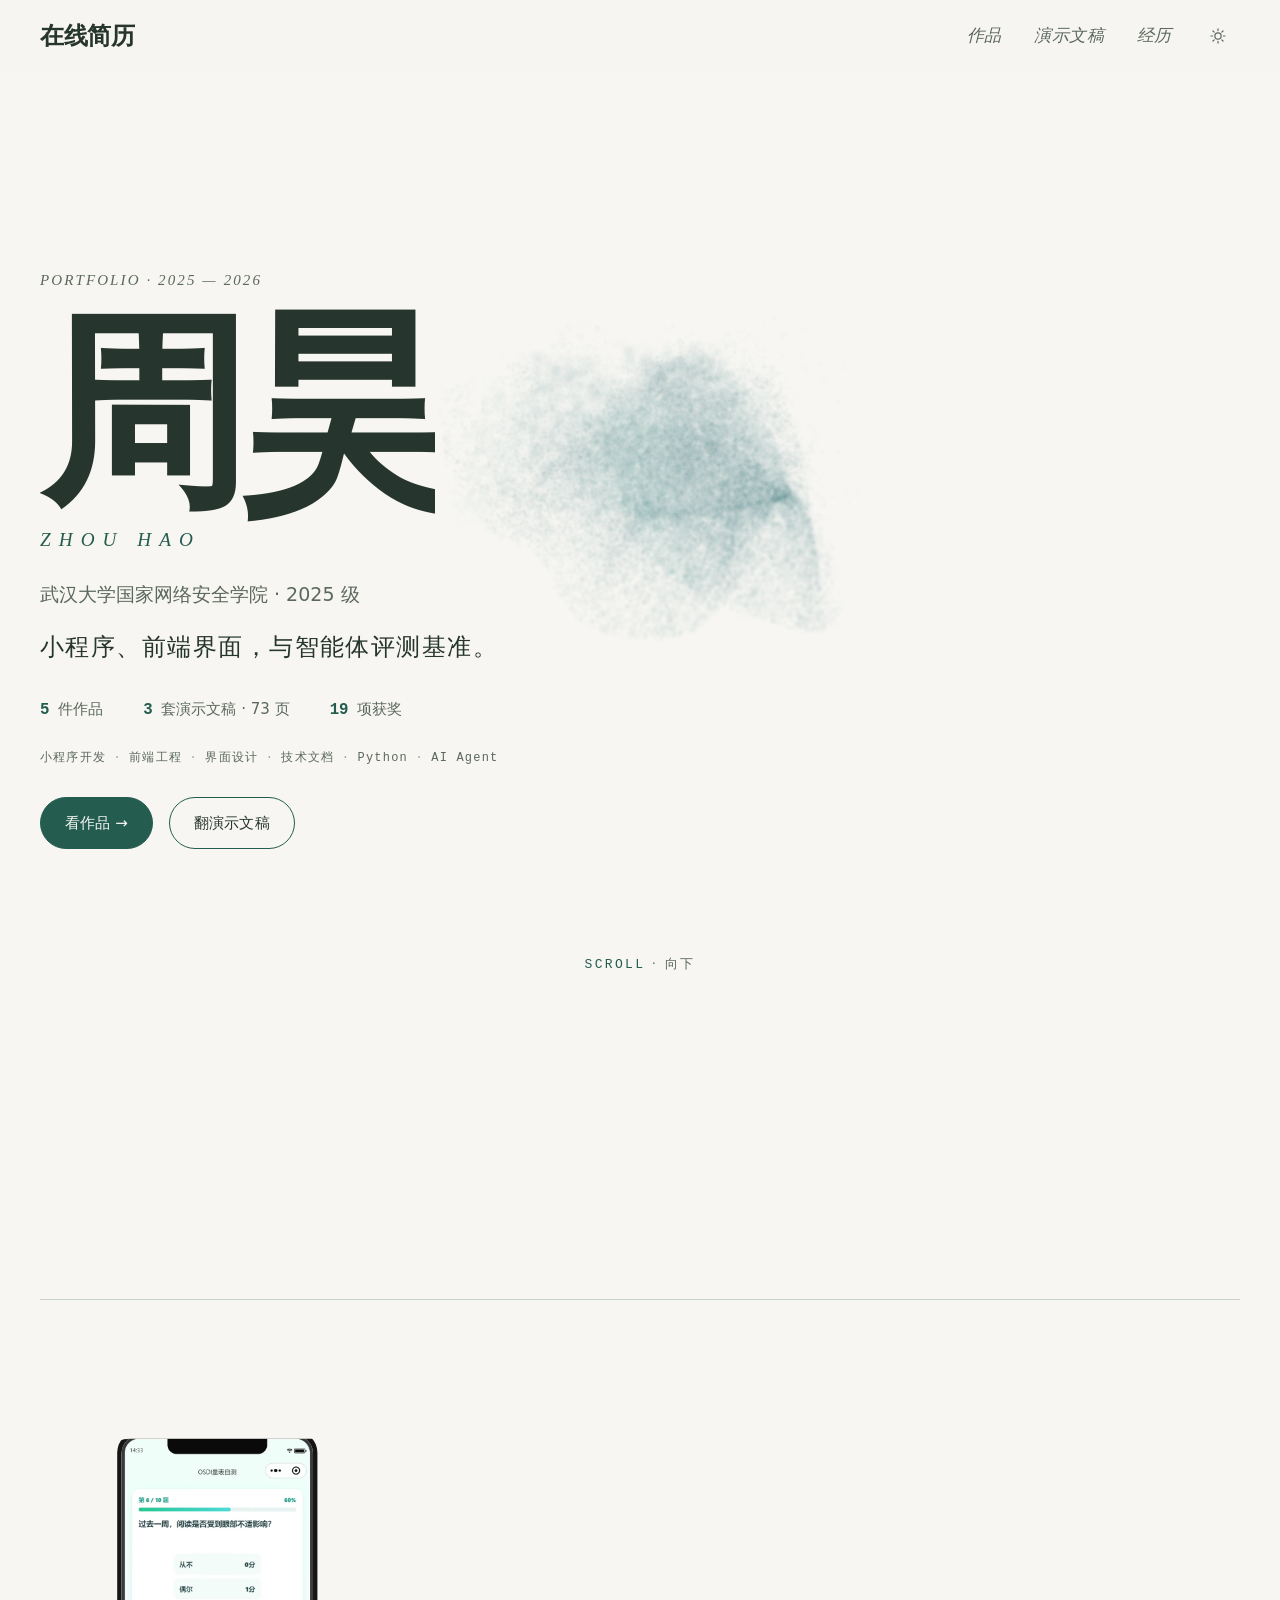
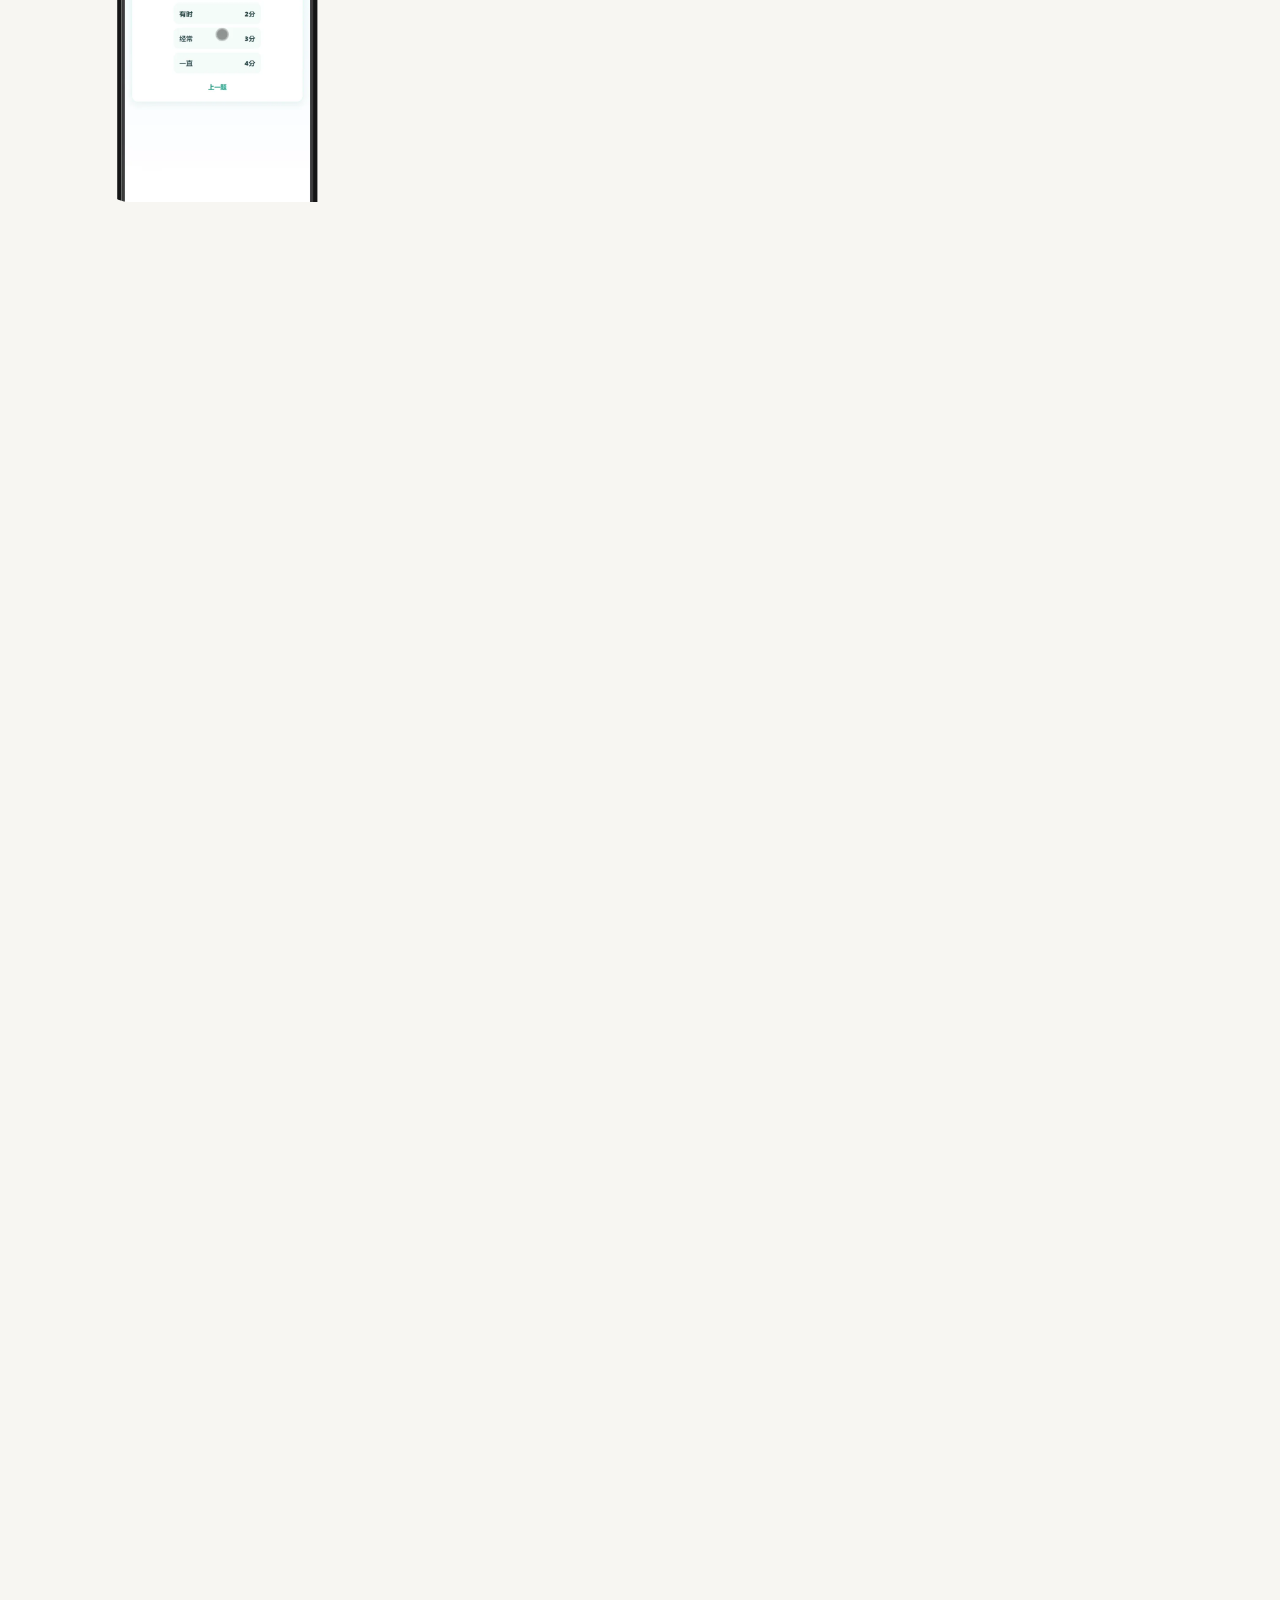
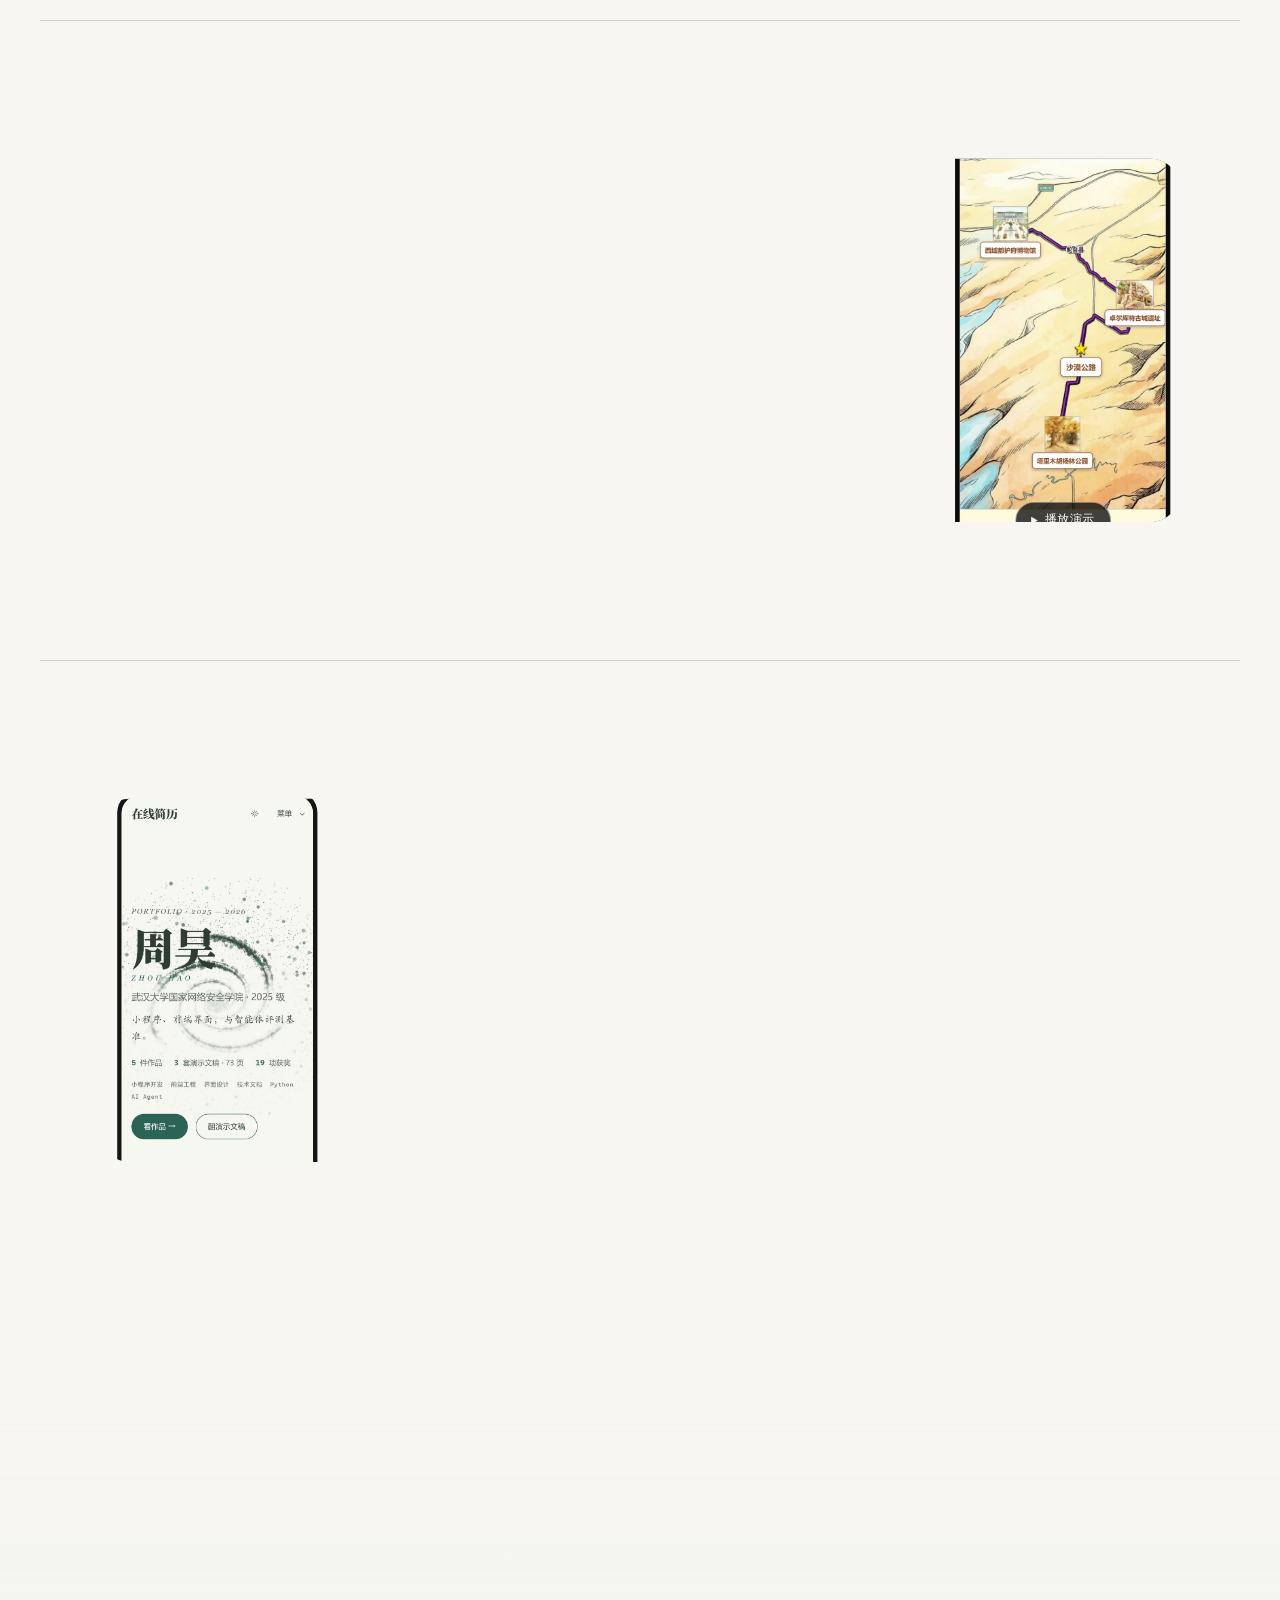
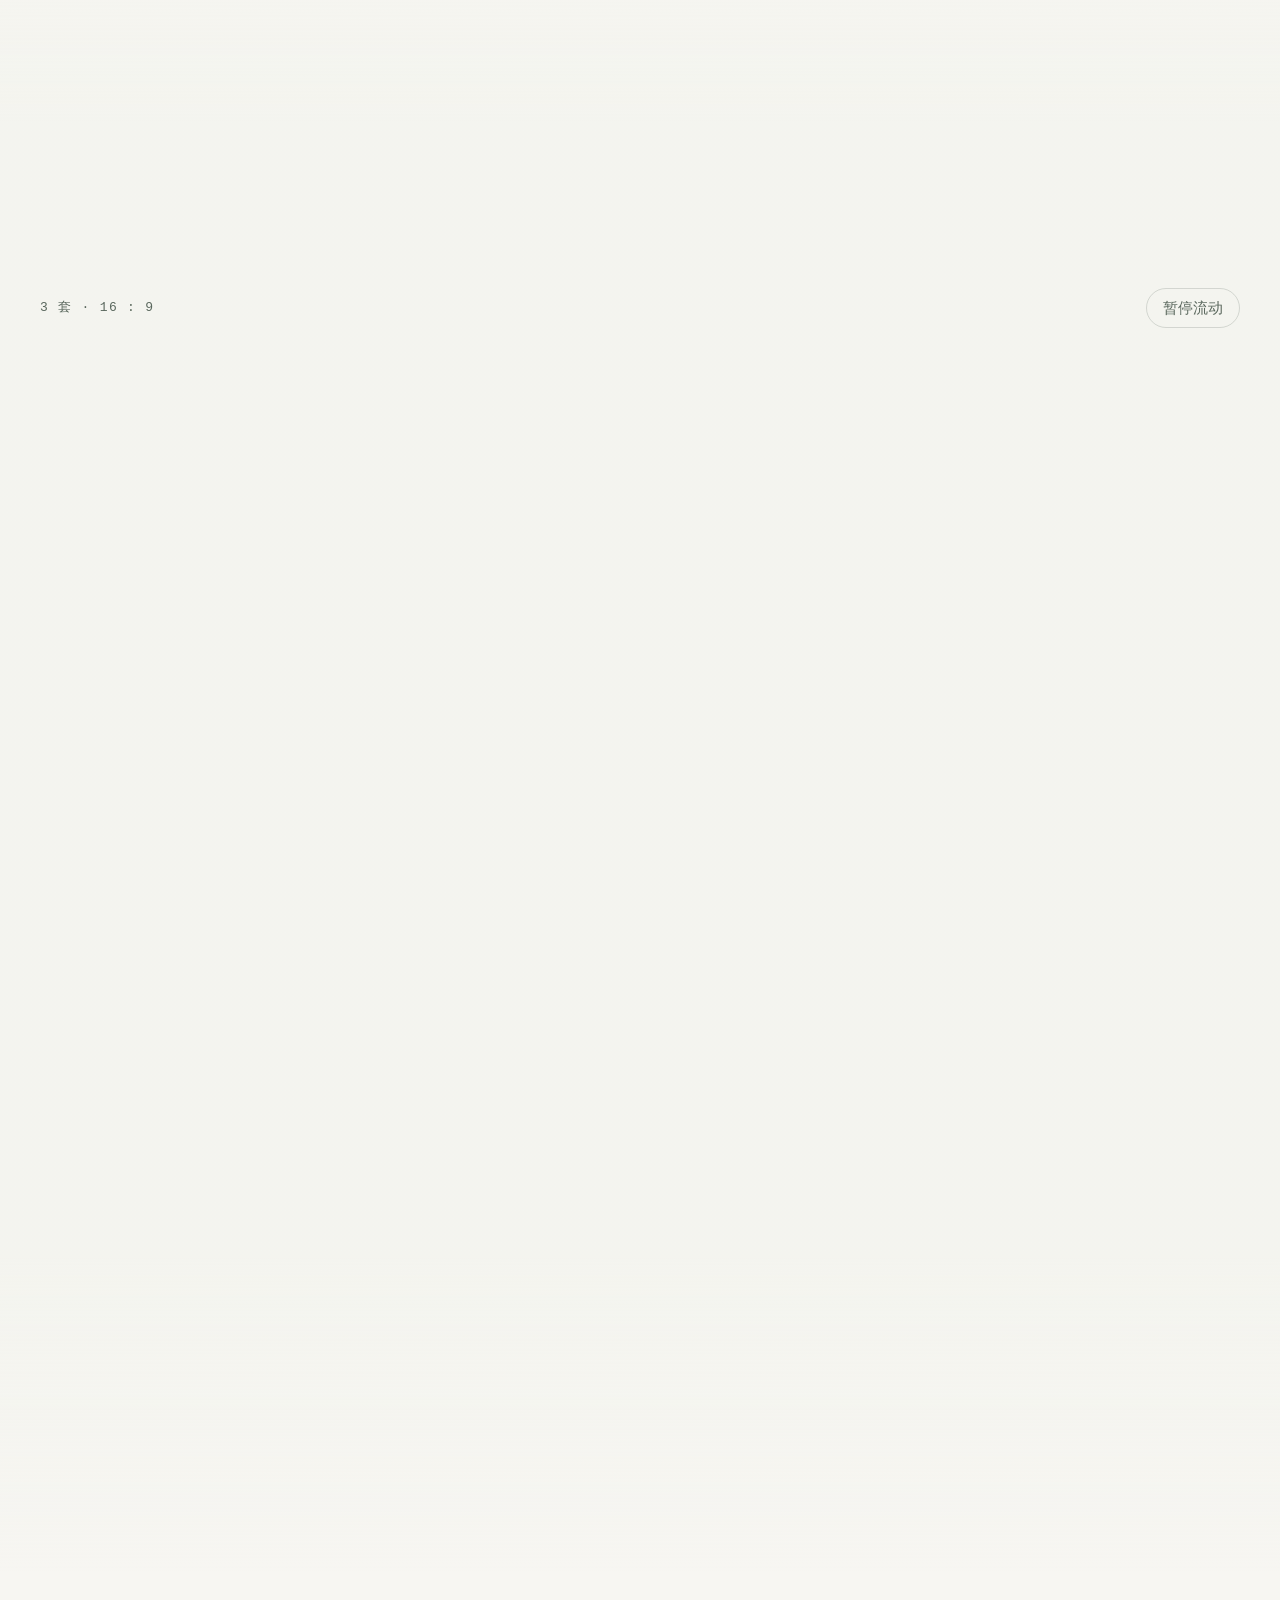
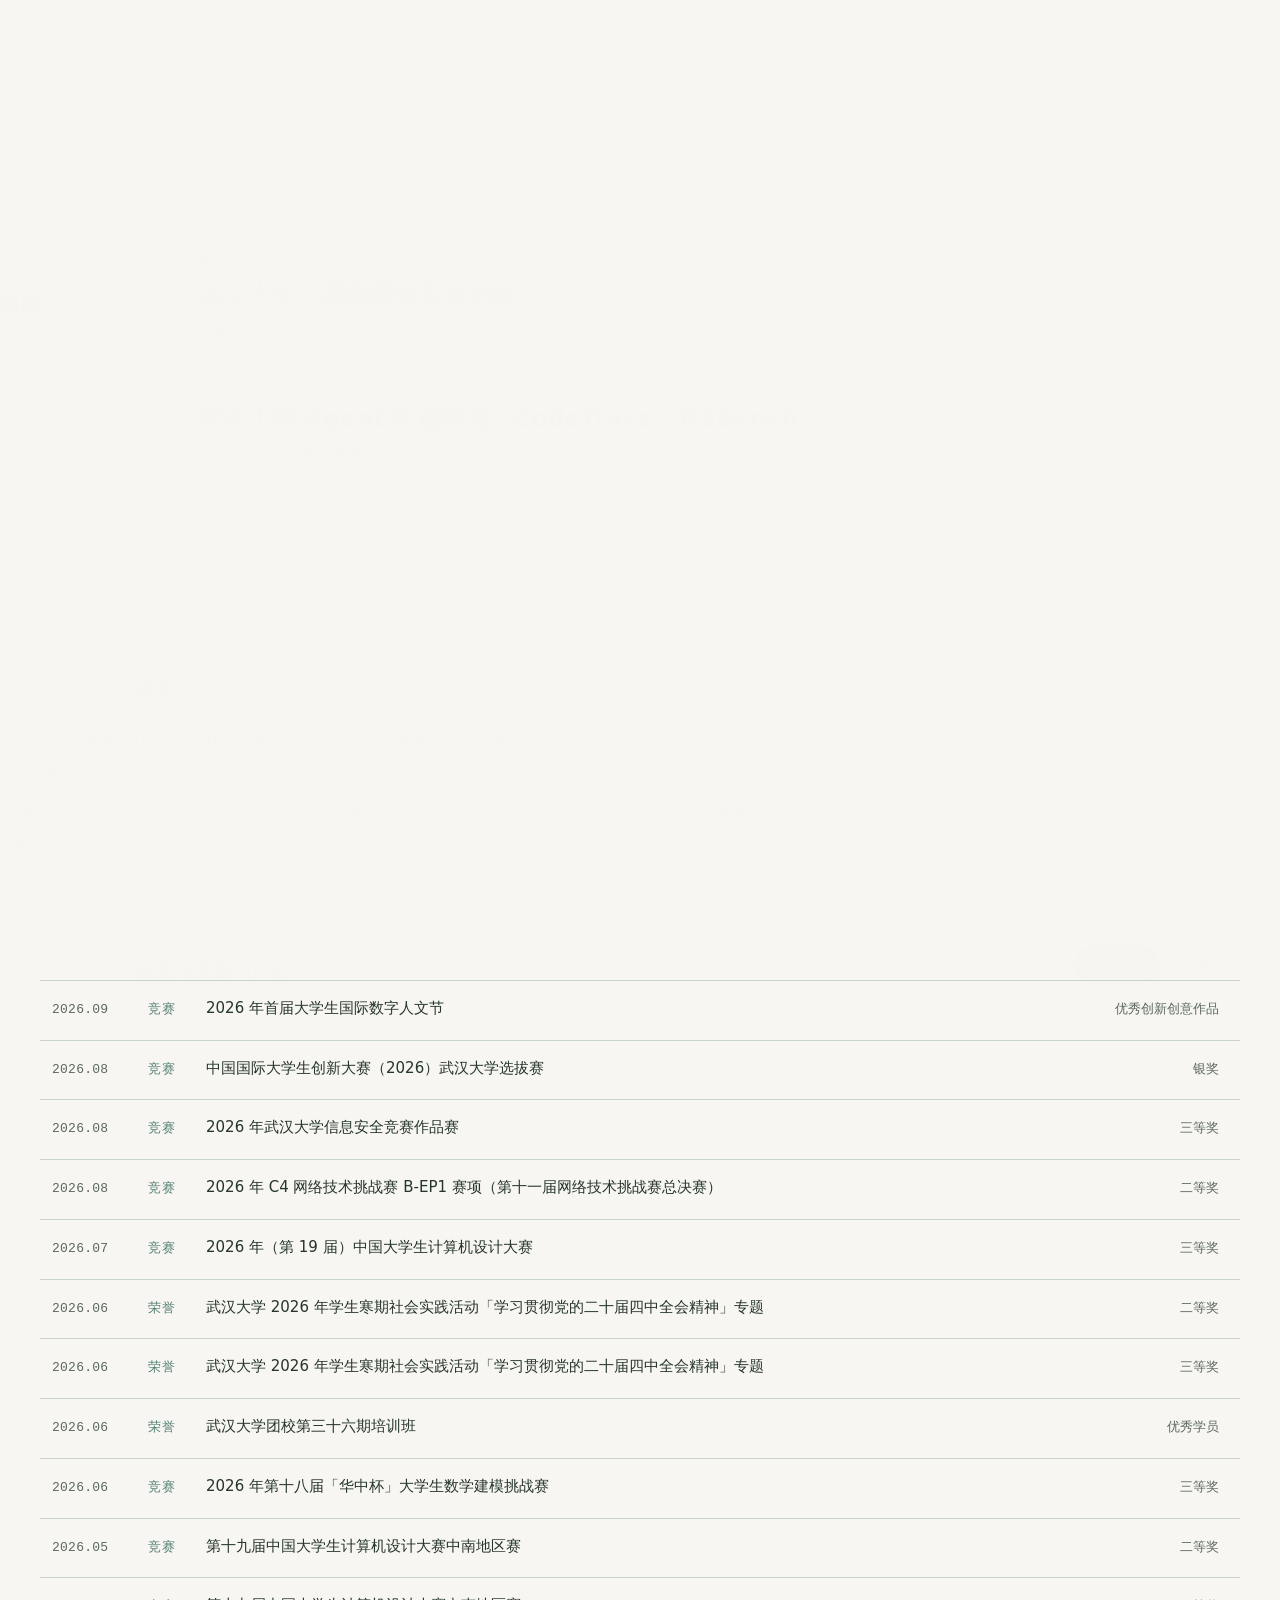
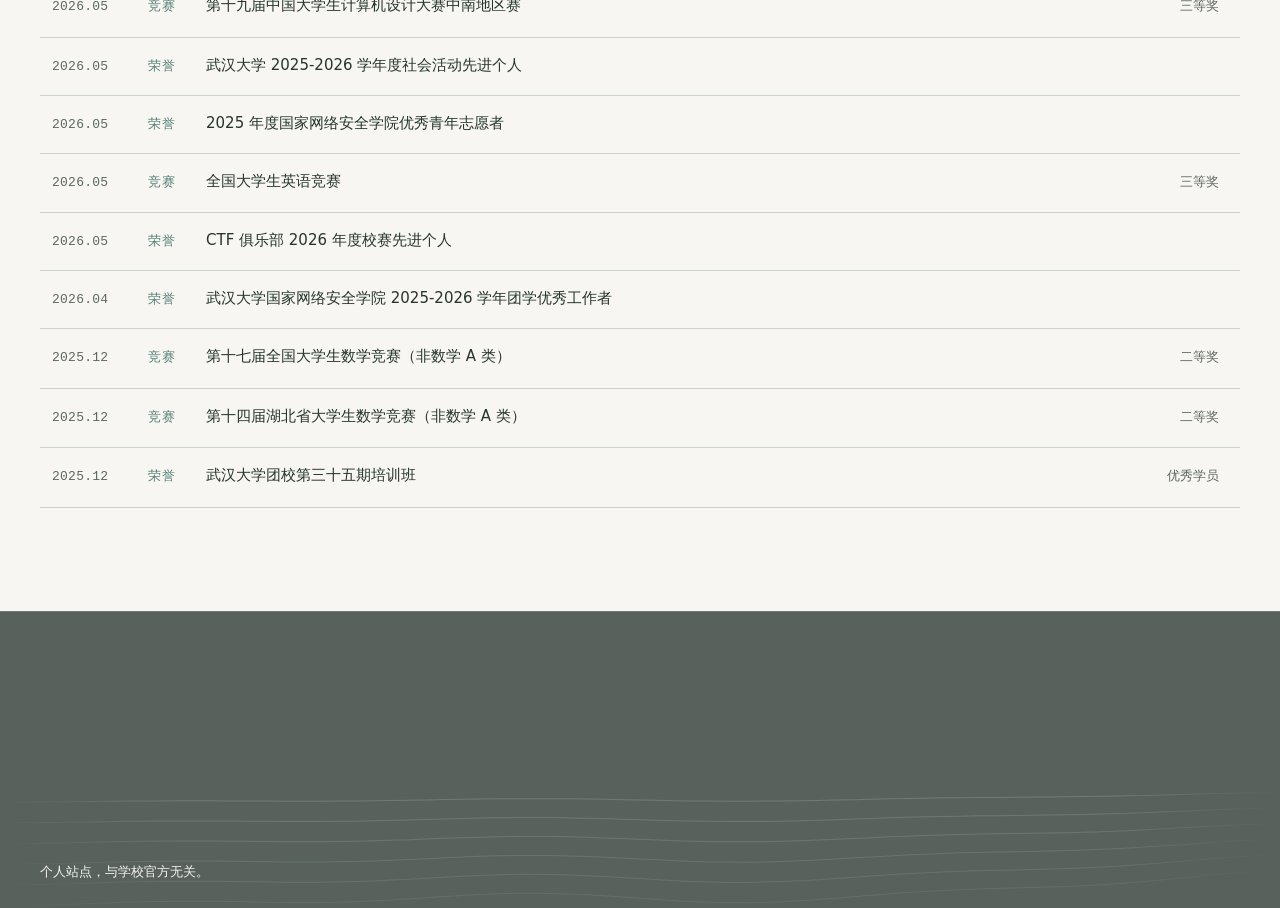
==== commit e40ea880: "部署 zhou-hao52.github.io" ====
--- a/index.html
+++ b/index.html
@@ -23,4 +23,4 @@
   try { if (!sessionStorage.getItem('portfolio:entered')) h.classList.add('gate'); } catch (e) {}
   setTimeout(function () { if (!h.hasAttribute('data-motion')) h.classList.remove('js', 'gate'); }, 4000);
 })(document, window);
-</script><link rel="icon" href="/favicon.svg?v=2" type="image/svg+xml"><link rel="stylesheet" href="/assets/index.QFXbt4rS.css"></head><body data-scene="home"><canvas id="scene" aria-hidden="true"></canvas><div class="curtain" aria-hidden="true"></div><div class="progress-bar" aria-hidden="true"></div><div class="gate-veil" role="status" aria-label="正在载入"><div class="gate-inner"><p class="gate-mark">周昊</p><p class="gate-line">武汉大学国家网络安全学院</p><div class="gate-bar" aria-hidden="true"><i></i></div><p class="gate-pct" aria-hidden="true"><span>0</span>%</p></div></div><a class="skip-link" href="#main">跳到正文</a><header class="site-header"><div class="wrap header-inner"><a class="brand" href="/" aria-label="在线简历 · 首页"><strong>在线简历</strong></a><div class="header-tools"><nav class="desktop-nav" aria-label="主导航"><a class="nav-link" href="#works">作品</a><a class="nav-link" href="#decks">演示文稿</a><a class="nav-link" href="#journey">经历</a></nav><button class="mode-toggle" type="button" data-mode-toggle aria-pressed="false" aria-label="深色模式" title="切换浅色 / 深色"><svg class="i-sun" viewBox="0 0 24 24" width="18" height="18" aria-hidden="true" fill="none" stroke="currentColor" stroke-width="1.6" stroke-linecap="round"><circle cx="12" cy="12" r="4.2"></circle><path d="M12 2.6v2.2M12 19.2v2.2M2.6 12h2.2M19.2 12h2.2M5.3 5.3l1.6 1.6M17.1 17.1l1.6 1.6M18.7 5.3l-1.6 1.6M6.9 17.1l-1.6 1.6"></path></svg><svg class="i-moon" viewBox="0 0 24 24" width="18" height="18" aria-hidden="true" fill="none" stroke="currentColor" stroke-width="1.6" stroke-linejoin="round"><path d="M20 14.4A8.4 8.4 0 0 1 9.6 4a8.4 8.4 0 1 0 10.4 10.4Z"></path></svg></button><details class="mobile-menu"><summary>菜单<span class="caret" aria-hidden="true"></span></summary><nav aria-label="移动导航"><a class="nav-link" href="#works">作品</a><a class="nav-link" href="#decks">演示文稿</a><a class="nav-link" href="#journey">经历</a></nav></details></div></div></header><main id="main"><section class="hero" id="top" aria-label="首屏" data-astro-cid-lcdefpme><div class="wrap hero-inner" data-astro-cid-lcdefpme><p class="eyebrow" data-hero data-astro-cid-lcdefpme>Portfolio · 2025 — 2026</p><h1 class="mega" data-astro-cid-lcdefpme><span class="mega-line" data-astro-cid-lcdefpme><span class="mega-name" data-astro-cid-lcdefpme>周昊</span></span><span class="mega-en" data-astro-cid-lcdefpme>ZHOU HAO</span></h1><p class="hero-lead" data-hero data-astro-cid-lcdefpme>武汉大学国家网络安全学院 · 2025 级</p><p class="hero-tagline" data-split data-hero data-astro-cid-lcdefpme>小程序、前端界面，与智能体评测基准。</p><ul class="hero-facts" data-hero data-astro-cid-lcdefpme><li data-astro-cid-lcdefpme><span class="mono" data-astro-cid-lcdefpme>5</span> 件作品</li><li data-astro-cid-lcdefpme><span class="mono" data-astro-cid-lcdefpme>3</span> 套演示文稿 · 73 页</li><li data-astro-cid-lcdefpme><span class="mono" data-astro-cid-lcdefpme>19</span> 项获奖</li></ul><p class="hero-stack mono" data-hero data-astro-cid-lcdefpme><span data-astro-cid-lcdefpme>小程序开发</span><span data-astro-cid-lcdefpme>前端工程</span><span data-astro-cid-lcdefpme>界面设计</span><span data-astro-cid-lcdefpme>技术文档</span><span data-astro-cid-lcdefpme>Python</span><span data-astro-cid-lcdefpme>AI Agent</span></p><div class="hero-actions" data-hero data-astro-cid-lcdefpme><a class="button primary" href="#works" data-magnet data-astro-cid-lcdefpme><span class="mag-in" data-astro-cid-lcdefpme>看作品 →</span></a><a class="button secondary" href="#decks" data-magnet data-astro-cid-lcdefpme><span class="mag-in" data-astro-cid-lcdefpme>翻演示文稿</span></a></div></div><p class="scroll-cue" data-hero aria-hidden="true" data-astro-cid-lcdefpme><span class="mono" data-astro-cid-lcdefpme>SCROLL</span> · 向下</p></section><section class="chapter" id="works" aria-labelledby="works-title" data-astro-cid-lcdefpme><div class="wrap" data-astro-cid-lcdefpme><header class="sec-head" data-astro-cid-lcdefpme><span class="idx" data-astro-cid-lcdefpme>02 / SELECTED WORKS</span><div data-astro-cid-lcdefpme><h2 id="works-title" data-split data-astro-cid-lcdefpme>项目<span class="accent" data-astro-cid-lcdefpme>实践</span></h2><p class="sec-lead" data-astro-cid-lcdefpme>四款微信小程序与一个在线简历站点，覆盖医疗、人文、文旅与前端工程。</p></div></header><div class="works-stage" data-astro-cid-lcdefpme><ol class="work-list" data-astro-cid-lcdefpme><li class="work-row" data-astro-cid-lcdefpme><div class="work-media" data-mask data-tilt data-astro-cid-lcdefpme><div class="phones" data-astro-cid-lcdefpme><div class="phone" data-phone data-astro-cid-lcdefpme><div class="scr" data-astro-cid-lcdefpme><video preload="none" playsinline muted loop data-poster="/video/ganyan.poster.webp" width="540" height="960" aria-label="智诊干眼 演示视频" data-astro-cid-lcdefpme><source src="/video/ganyan.mp4" type="video/mp4" data-astro-cid-lcdefpme></video><button class="play" type="button" data-play data-astro-cid-lcdefpme><span class="tri" aria-hidden="true" data-astro-cid-lcdefpme></span>播放演示</button></div></div><div class="phone p2" aria-hidden="true" data-astro-cid-lcdefpme><div class="scr" data-astro-cid-lcdefpme><img src="/video/ganyan.poster-b.webp" alt="" width="540" height="960" loading="lazy" decoding="async" data-astro-cid-lcdefpme></div></div></div></div><div class="work-body" data-astro-cid-lcdefpme><p class="work-num mono" data-astro-cid-lcdefpme>01 <span class="muted" data-astro-cid-lcdefpme>/ 05</span></p><h3 class="work-title" data-astro-cid-lcdefpme>智诊干眼<span class="en" data-astro-cid-lcdefpme>Dry Eye</span></h3><p class="work-sum" data-astro-cid-lcdefpme>面向干眼症自查的微信小程序：将临床量表拆成分步问答，答完生成评估报告与用眼建议。</p><dl class="work-meta" data-astro-cid-lcdefpme><div data-astro-cid-lcdefpme><dt data-astro-cid-lcdefpme>Year</dt><dd data-astro-cid-lcdefpme>2026</dd></div><div data-astro-cid-lcdefpme><dt data-astro-cid-lcdefpme>Role</dt><dd data-astro-cid-lcdefpme>小程序开发 · 界面设计</dd></div><div data-astro-cid-lcdefpme><dt data-astro-cid-lcdefpme>Status</dt><dd data-astro-cid-lcdefpme>未公开</dd></div></dl><ul class="work-tags" data-astro-cid-lcdefpme><li data-astro-cid-lcdefpme><span class="chip" data-astro-cid-lcdefpme>微信小程序</span></li><li data-astro-cid-lcdefpme><span class="chip" data-astro-cid-lcdefpme>WXML / WXSS</span></li><li data-astro-cid-lcdefpme><span class="chip" data-astro-cid-lcdefpme>AI 问诊</span></li></ul></div></li><li class="work-row" data-astro-cid-lcdefpme><div class="work-media" data-mask data-tilt data-astro-cid-lcdefpme><div class="phones" data-astro-cid-lcdefpme><div class="phone" data-phone data-astro-cid-lcdefpme><div class="scr" data-astro-cid-lcdefpme><video preload="none" playsinline muted loop data-poster="/video/konghou.poster.webp" width="540" height="960" aria-label="诗乐共生 演示视频" data-astro-cid-lcdefpme><source src="/video/konghou.mp4" type="video/mp4" data-astro-cid-lcdefpme></video><button class="play" type="button" data-play data-astro-cid-lcdefpme><span class="tri" aria-hidden="true" data-astro-cid-lcdefpme></span>播放演示</button></div></div><div class="phone p2" aria-hidden="true" data-astro-cid-lcdefpme><div class="scr" data-astro-cid-lcdefpme><img src="/video/konghou.poster-b.webp" alt="" width="540" height="960" loading="lazy" decoding="async" data-astro-cid-lcdefpme></div></div></div></div><div class="work-body" data-astro-cid-lcdefpme><p class="work-num mono" data-astro-cid-lcdefpme>02 <span class="muted" data-astro-cid-lcdefpme>/ 05</span></p><h3 class="work-title" data-astro-cid-lcdefpme>诗乐共生<span class="en" data-astro-cid-lcdefpme>Poetry &amp; Music</span></h3><p class="work-sum" data-astro-cid-lcdefpme>以《李凭箜篌引》为文本对象的数字人文小程序：全诗逐句注解、箜篌音色试听与配图，按阅读节奏分段呈现。</p><dl class="work-meta" data-astro-cid-lcdefpme><div data-astro-cid-lcdefpme><dt data-astro-cid-lcdefpme>Year</dt><dd data-astro-cid-lcdefpme>2026</dd></div><div data-astro-cid-lcdefpme><dt data-astro-cid-lcdefpme>Role</dt><dd data-astro-cid-lcdefpme>小程序开发 · 视觉设计</dd></div><div data-astro-cid-lcdefpme><dt data-astro-cid-lcdefpme>Status</dt><dd data-astro-cid-lcdefpme>未公开</dd></div></dl><ul class="work-tags" data-astro-cid-lcdefpme><li data-astro-cid-lcdefpme><span class="chip" data-astro-cid-lcdefpme>微信小程序</span></li><li data-astro-cid-lcdefpme><span class="chip" data-astro-cid-lcdefpme>WXML / WXSS</span></li><li data-astro-cid-lcdefpme><span class="chip" data-astro-cid-lcdefpme>音频与插画</span></li></ul></div></li><li class="work-row" data-astro-cid-lcdefpme><div class="work-media" data-mask data-tilt data-astro-cid-lcdefpme><div class="phones" data-astro-cid-lcdefpme><div class="phone" data-phone data-astro-cid-lcdefpme><div class="scr" data-astro-cid-lcdefpme><video preload="none" playsinline muted loop data-poster="/video/xiake.poster.webp" width="540" height="960" aria-label="霞客同行 演示视频" data-astro-cid-lcdefpme><source src="/video/xiake.mp4" type="video/mp4" data-astro-cid-lcdefpme></video><button class="play" type="button" data-play data-astro-cid-lcdefpme><span class="tri" aria-hidden="true" data-astro-cid-lcdefpme></span>播放演示</button></div></div><div class="phone p2" aria-hidden="true" data-astro-cid-lcdefpme><div class="scr" data-astro-cid-lcdefpme><img src="/video/xiake.poster-b.webp" alt="" width="540" height="960" loading="lazy" decoding="async" data-astro-cid-lcdefpme></div></div></div></div><div class="work-body" data-astro-cid-lcdefpme><p class="work-num mono" data-astro-cid-lcdefpme>03 <span class="muted" data-astro-cid-lcdefpme>/ 05</span></p><h3 class="work-title" data-astro-cid-lcdefpme>霞客同行<span class="en" data-astro-cid-lcdefpme>Xiake</span></h3><p class="work-sum" data-astro-cid-lcdefpme>徐霞客行迹的地图化整理：将游记中的地点与路线落到地图上，支持按行程浏览原文并记录到访。</p><dl class="work-meta" data-astro-cid-lcdefpme><div data-astro-cid-lcdefpme><dt data-astro-cid-lcdefpme>Year</dt><dd data-astro-cid-lcdefpme>2026</dd></div><div data-astro-cid-lcdefpme><dt data-astro-cid-lcdefpme>Role</dt><dd data-astro-cid-lcdefpme>小程序开发 · 地图与内容结构</dd></div><div data-astro-cid-lcdefpme><dt data-astro-cid-lcdefpme>Status</dt><dd data-astro-cid-lcdefpme>未公开</dd></div></dl><ul class="work-tags" data-astro-cid-lcdefpme><li data-astro-cid-lcdefpme><span class="chip" data-astro-cid-lcdefpme>微信小程序</span></li><li data-astro-cid-lcdefpme><span class="chip" data-astro-cid-lcdefpme>地图组件</span></li><li data-astro-cid-lcdefpme><span class="chip" data-astro-cid-lcdefpme>内容结构化</span></li></ul></div></li><li class="work-row" data-astro-cid-lcdefpme><div class="work-media" data-mask data-tilt data-astro-cid-lcdefpme><div class="phones" data-astro-cid-lcdefpme><div class="phone" data-phone data-astro-cid-lcdefpme><div class="scr" data-astro-cid-lcdefpme><video preload="none" playsinline muted loop data-poster="/video/luntai.poster.webp" width="540" height="960" aria-label="丝路轮台 演示视频" data-astro-cid-lcdefpme><source src="/video/luntai.mp4" type="video/mp4" data-astro-cid-lcdefpme></video><button class="play" type="button" data-play data-astro-cid-lcdefpme><span class="tri" aria-hidden="true" data-astro-cid-lcdefpme></span>播放演示</button></div></div><div class="phone p2" aria-hidden="true" data-astro-cid-lcdefpme><div class="scr" data-astro-cid-lcdefpme><img src="/video/luntai.poster-b.webp" alt="" width="540" height="960" loading="lazy" decoding="async" data-astro-cid-lcdefpme></div></div></div></div><div class="work-body" data-astro-cid-lcdefpme><p class="work-num mono" data-astro-cid-lcdefpme>04 <span class="muted" data-astro-cid-lcdefpme>/ 05</span></p><h3 class="work-title" data-astro-cid-lcdefpme>丝路轮台<span class="en" data-astro-cid-lcdefpme>Silk Road Luntai</span></h3><p class="work-sum" data-astro-cid-lcdefpme>胡杨林景区导览小程序：服务区、游览路线与本地物产收在同一个入口，按到访场景组织信息。</p><dl class="work-meta" data-astro-cid-lcdefpme><div data-astro-cid-lcdefpme><dt data-astro-cid-lcdefpme>Year</dt><dd data-astro-cid-lcdefpme>2026</dd></div><div data-astro-cid-lcdefpme><dt data-astro-cid-lcdefpme>Role</dt><dd data-astro-cid-lcdefpme>小程序开发 · 界面设计</dd></div><div data-astro-cid-lcdefpme><dt data-astro-cid-lcdefpme>Status</dt><dd data-astro-cid-lcdefpme>未公开</dd></div></dl><ul class="work-tags" data-astro-cid-lcdefpme><li data-astro-cid-lcdefpme><span class="chip" data-astro-cid-lcdefpme>微信小程序</span></li><li data-astro-cid-lcdefpme><span class="chip" data-astro-cid-lcdefpme>WXML / WXSS</span></li><li data-astro-cid-lcdefpme><span class="chip" data-astro-cid-lcdefpme>导览交互</span></li></ul></div></li><li class="work-row" data-astro-cid-lcdefpme><div class="work-media" data-mask data-tilt data-astro-cid-lcdefpme><div class="phones" data-astro-cid-lcdefpme><div class="phone" data-phone data-astro-cid-lcdefpme><div class="scr" data-astro-cid-lcdefpme><picture class="shot shot-dark" data-astro-cid-lcdefpme><source type="image/avif" srcset="/img/works/portfolio-dark-640.avif?v=2 640w, /img/works/portfolio-dark-1200.avif?v=2 1200w" sizes="(max-width:900px) min(60vw, 440px), 26vw" data-astro-cid-lcdefpme><img src="/img/works/portfolio-dark-1200.webp?v=2" alt="本站首屏截图（深色）" width="780" height="1688" loading="lazy" decoding="async" data-astro-cid-lcdefpme></picture><picture class="shot shot-light" aria-hidden="true" data-astro-cid-lcdefpme><source type="image/avif" srcset="/img/works/portfolio-light-640.avif?v=2 640w, /img/works/portfolio-light-1200.avif?v=2 1200w" sizes="(max-width:900px) min(60vw, 440px), 26vw" data-astro-cid-lcdefpme><img src="/img/works/portfolio-light-1200.webp?v=2" alt="" width="780" height="1688" loading="lazy" decoding="async" data-astro-cid-lcdefpme></picture></div></div><div class="phone p2" aria-hidden="true" data-astro-cid-lcdefpme><div class="scr" data-astro-cid-lcdefpme><picture data-astro-cid-lcdefpme><source type="image/avif" srcset="/img/works/portfolio-light-640.avif?v=2 640w, /img/works/portfolio-light-1200.avif?v=2 1200w" sizes="(max-width:900px) min(60vw, 440px), 26vw" data-astro-cid-lcdefpme><img src="/img/works/portfolio-light-1200.webp?v=2" alt="本站首屏截图（浅色）" width="780" height="1688" loading="lazy" decoding="async" data-astro-cid-lcdefpme></picture></div></div></div></div><div class="work-body" data-astro-cid-lcdefpme><p class="work-num mono" data-astro-cid-lcdefpme>05 <span class="muted" data-astro-cid-lcdefpme>/ 05</span></p><h3 class="work-title" data-astro-cid-lcdefpme>本站<span class="en" data-astro-cid-lcdefpme>This Site</span></h3><p class="work-sum" data-astro-cid-lcdefpme>个人在线简历站点：以 WebGL 粒子场为背景，滚动驱动章节形态，提供浅色与深色两套主题。</p><dl class="work-meta" data-astro-cid-lcdefpme><div data-astro-cid-lcdefpme><dt data-astro-cid-lcdefpme>Year</dt><dd data-astro-cid-lcdefpme>2026</dd></div><div data-astro-cid-lcdefpme><dt data-astro-cid-lcdefpme>Role</dt><dd data-astro-cid-lcdefpme>设计 · 开发</dd></div><div data-astro-cid-lcdefpme><dt data-astro-cid-lcdefpme>Status</dt><dd data-astro-cid-lcdefpme>已上线</dd></div></dl><ul class="work-tags" data-astro-cid-lcdefpme><li data-astro-cid-lcdefpme><span class="chip" data-astro-cid-lcdefpme>Astro</span></li><li data-astro-cid-lcdefpme><span class="chip" data-astro-cid-lcdefpme>three.js</span></li><li data-astro-cid-lcdefpme><span class="chip" data-astro-cid-lcdefpme>GSAP</span></li></ul></div></li></ol></div></div></section><section class="chapter chapter-tint" id="decks" aria-labelledby="decks-title" data-astro-cid-lcdefpme><div class="wrap" data-astro-cid-lcdefpme><header class="sec-head" data-astro-cid-lcdefpme><span class="idx" data-astro-cid-lcdefpme>03 / DECKS</span><div data-astro-cid-lcdefpme><h2 id="decks-title" data-split data-astro-cid-lcdefpme>演示<span class="accent" data-astro-cid-lcdefpme>文稿</span></h2><p class="sec-lead" data-astro-cid-lcdefpme>竞赛答辩、项目申报与课程展示，三套共 73 页。</p></div></header></div><div class="mq-toolbar" data-astro-cid-fxy4fcd3><div class="wrap" data-astro-cid-fxy4fcd3><p class="mq-total mono" data-astro-cid-fxy4fcd3>3 套 · 16 : 9</p><button class="mq-pause" type="button" data-mq-pause aria-pressed="false" data-astro-cid-fxy4fcd3>暂停流动</button></div></div><div class="deck-marquee" data-marquee data-astro-cid-fxy4fcd3><div class="mq-row" data-dir="fwd" style="--n:17" data-astro-cid-fxy4fcd3><div class="mq-label" data-astro-cid-fxy4fcd3><div class="wrap" data-astro-cid-fxy4fcd3><span class="mq-title" data-astro-cid-fxy4fcd3>榫卯花都 华韵巡寰</span><span class="mq-en" data-astro-cid-fxy4fcd3>Sunmao</span><span class="mq-count mono" data-astro-cid-fxy4fcd3>17 页</span></div></div><ul class="mq-track" role="list" data-astro-cid-fxy4fcd3><li class="mq-card" data-astro-cid-fxy4fcd3><img src="/decks/sunmao/t/01.webp" alt="榫卯花都 华韵巡寰 第 1 页" width="480" height="270" loading="lazy" decoding="async" fetchpriority="auto" data-astro-cid-fxy4fcd3></li><li class="mq-card" data-astro-cid-fxy4fcd3><img src="/decks/sunmao/t/02.webp" alt="榫卯花都 华韵巡寰 第 2 页" width="480" height="270" loading="lazy" decoding="async" fetchpriority="auto" data-astro-cid-fxy4fcd3></li><li class="mq-card" data-astro-cid-fxy4fcd3><img src="/decks/sunmao/t/03.webp" alt="榫卯花都 华韵巡寰 第 3 页" width="480" height="270" loading="lazy" decoding="async" fetchpriority="auto" data-astro-cid-fxy4fcd3></li><li class="mq-card" data-astro-cid-fxy4fcd3><img src="/decks/sunmao/t/04.webp" alt="榫卯花都 华韵巡寰 第 4 页" width="480" height="270" loading="lazy" decoding="async" fetchpriority="auto" data-astro-cid-fxy4fcd3></li><li class="mq-card" data-astro-cid-fxy4fcd3><img src="/decks/sunmao/t/05.webp" alt="榫卯花都 华韵巡寰 第 5 页" width="480" height="270" loading="lazy" decoding="async" fetchpriority="auto" data-astro-cid-fxy4fcd3></li><li class="mq-card" data-astro-cid-fxy4fcd3><img src="/decks/sunmao/t/06.webp" alt="榫卯花都 华韵巡寰 第 6 页" width="480" height="270" loading="lazy" decoding="async" fetchpriority="auto" data-astro-cid-fxy4fcd3></li><li class="mq-card" data-astro-cid-fxy4fcd3><img src="/decks/sunmao/t/07.webp" alt="榫卯花都 华韵巡寰 第 7 页" width="480" height="270" loading="lazy" decoding="async" fetchpriority="auto" data-astro-cid-fxy4fcd3></li><li class="mq-card" data-astro-cid-fxy4fcd3><img src="/decks/sunmao/t/08.webp" alt="榫卯花都 华韵巡寰 第 8 页" width="480" height="270" loading="lazy" decoding="async" fetchpriority="auto" data-astro-cid-fxy4fcd3></li><li class="mq-card" data-astro-cid-fxy4fcd3><img src="/decks/sunmao/t/09.webp" alt="榫卯花都 华韵巡寰 第 9 页" width="480" height="270" loading="lazy" decoding="async" fetchpriority="auto" data-astro-cid-fxy4fcd3></li><li class="mq-card" data-astro-cid-fxy4fcd3><img src="/decks/sunmao/t/10.webp" alt="榫卯花都 华韵巡寰 第 10 页" width="480" height="270" loading="lazy" decoding="async" fetchpriority="auto" data-astro-cid-fxy4fcd3></li><li class="mq-card" data-astro-cid-fxy4fcd3><img src="/decks/sunmao/t/11.webp" alt="榫卯花都 华韵巡寰 第 11 页" width="480" height="270" loading="lazy" decoding="async" fetchpriority="auto" data-astro-cid-fxy4fcd3></li><li class="mq-card" data-astro-cid-fxy4fcd3><img src="/decks/sunmao/t/12.webp" alt="榫卯花都 华韵巡寰 第 12 页" width="480" height="270" loading="lazy" decoding="async" fetchpriority="auto" data-astro-cid-fxy4fcd3></li><li class="mq-card" data-astro-cid-fxy4fcd3><img src="/decks/sunmao/t/13.webp" alt="榫卯花都 华韵巡寰 第 13 页" width="480" height="270" loading="lazy" decoding="async" fetchpriority="auto" data-astro-cid-fxy4fcd3></li><li class="mq-card" data-astro-cid-fxy4fcd3><img src="/decks/sunmao/t/14.webp" alt="榫卯花都 华韵巡寰 第 14 页" width="480" height="270" loading="lazy" decoding="async" fetchpriority="auto" data-astro-cid-fxy4fcd3></li><li class="mq-card" data-astro-cid-fxy4fcd3><img src="/decks/sunmao/t/15.webp" alt="榫卯花都 华韵巡寰 第 15 页" width="480" height="270" loading="lazy" decoding="async" fetchpriority="auto" data-astro-cid-fxy4fcd3></li><li class="mq-card" data-astro-cid-fxy4fcd3><img src="/decks/sunmao/t/16.webp" alt="榫卯花都 华韵巡寰 第 16 页" width="480" height="270" loading="lazy" decoding="async" fetchpriority="auto" data-astro-cid-fxy4fcd3></li><li class="mq-card" data-astro-cid-fxy4fcd3><img src="/decks/sunmao/t/17.webp" alt="榫卯花都 华韵巡寰 第 17 页" width="480" height="270" loading="lazy" decoding="async" fetchpriority="auto" data-astro-cid-fxy4fcd3></li><li class="mq-card" aria-hidden="true" data-astro-cid-fxy4fcd3><img src="/decks/sunmao/t/01.webp" alt width="480" height="270" loading="lazy" decoding="async" fetchpriority="low" data-astro-cid-fxy4fcd3></li><li class="mq-card" aria-hidden="true" data-astro-cid-fxy4fcd3><img src="/decks/sunmao/t/02.webp" alt width="480" height="270" loading="lazy" decoding="async" fetchpriority="low" data-astro-cid-fxy4fcd3></li><li class="mq-card" aria-hidden="true" data-astro-cid-fxy4fcd3><img src="/decks/sunmao/t/03.webp" alt width="480" height="270" loading="lazy" decoding="async" fetchpriority="low" data-astro-cid-fxy4fcd3></li><li class="mq-card" aria-hidden="true" data-astro-cid-fxy4fcd3><img src="/decks/sunmao/t/04.webp" alt width="480" height="270" loading="lazy" decoding="async" fetchpriority="low" data-astro-cid-fxy4fcd3></li><li class="mq-card" aria-hidden="true" data-astro-cid-fxy4fcd3><img src="/decks/sunmao/t/05.webp" alt width="480" height="270" loading="lazy" decoding="async" fetchpriority="low" data-astro-cid-fxy4fcd3></li><li class="mq-card" aria-hidden="true" data-astro-cid-fxy4fcd3><img src="/decks/sunmao/t/06.webp" alt width="480" height="270" loading="lazy" decoding="async" fetchpriority="low" data-astro-cid-fxy4fcd3></li><li class="mq-card" aria-hidden="true" data-astro-cid-fxy4fcd3><img src="/decks/sunmao/t/07.webp" alt width="480" height="270" loading="lazy" decoding="async" fetchpriority="low" data-astro-cid-fxy4fcd3></li><li class="mq-card" aria-hidden="true" data-astro-cid-fxy4fcd3><img src="/decks/sunmao/t/08.webp" alt width="480" height="270" loading="lazy" decoding="async" fetchpriority="low" data-astro-cid-fxy4fcd3></li><li class="mq-card" aria-hidden="true" data-astro-cid-fxy4fcd3><img src="/decks/sunmao/t/09.webp" alt width="480" height="270" loading="lazy" decoding="async" fetchpriority="low" data-astro-cid-fxy4fcd3></li><li class="mq-card" aria-hidden="true" data-astro-cid-fxy4fcd3><img src="/decks/sunmao/t/10.webp" alt width="480" height="270" loading="lazy" decoding="async" fetchpriority="low" data-astro-cid-fxy4fcd3></li><li class="mq-card" aria-hidden="true" data-astro-cid-fxy4fcd3><img src="/decks/sunmao/t/11.webp" alt width="480" height="270" loading="lazy" decoding="async" fetchpriority="low" data-astro-cid-fxy4fcd3></li><li class="mq-card" aria-hidden="true" data-astro-cid-fxy4fcd3><img src="/decks/sunmao/t/12.webp" alt width="480" height="270" loading="lazy" decoding="async" fetchpriority="low" data-astro-cid-fxy4fcd3></li><li class="mq-card" aria-hidden="true" data-astro-cid-fxy4fcd3><img src="/decks/sunmao/t/13.webp" alt width="480" height="270" loading="lazy" decoding="async" fetchpriority="low" data-astro-cid-fxy4fcd3></li><li class="mq-card" aria-hidden="true" data-astro-cid-fxy4fcd3><img src="/decks/sunmao/t/14.webp" alt width="480" height="270" loading="lazy" decoding="async" fetchpriority="low" data-astro-cid-fxy4fcd3></li><li class="mq-card" aria-hidden="true" data-astro-cid-fxy4fcd3><img src="/decks/sunmao/t/15.webp" alt width="480" height="270" loading="lazy" decoding="async" fetchpriority="low" data-astro-cid-fxy4fcd3></li><li class="mq-card" aria-hidden="true" data-astro-cid-fxy4fcd3><img src="/decks/sunmao/t/16.webp" alt width="480" height="270" loading="lazy" decoding="async" fetchpriority="low" data-astro-cid-fxy4fcd3></li><li class="mq-card" aria-hidden="true" data-astro-cid-fxy4fcd3><img src="/decks/sunmao/t/17.webp" alt width="480" height="270" loading="lazy" decoding="async" fetchpriority="low" data-astro-cid-fxy4fcd3></li></ul></div><div class="mq-row" data-dir="rev" style="--n:19" data-astro-cid-fxy4fcd3><div class="mq-label" data-astro-cid-fxy4fcd3><div class="wrap" data-astro-cid-fxy4fcd3><span class="mq-title" data-astro-cid-fxy4fcd3>IntentClaw</span><span class="mq-en" data-astro-cid-fxy4fcd3>Intent-Driven Network</span><span class="mq-count mono" data-astro-cid-fxy4fcd3>19 页</span></div></div><ul class="mq-track" role="list" data-astro-cid-fxy4fcd3><li class="mq-card" data-astro-cid-fxy4fcd3><img src="/decks/intentclaw/t/01.webp" alt="IntentClaw 第 1 页" width="480" height="270" loading="lazy" decoding="async" fetchpriority="auto" data-astro-cid-fxy4fcd3></li><li class="mq-card" data-astro-cid-fxy4fcd3><img src="/decks/intentclaw/t/02.webp" alt="IntentClaw 第 2 页" width="480" height="270" loading="lazy" decoding="async" fetchpriority="auto" data-astro-cid-fxy4fcd3></li><li class="mq-card" data-astro-cid-fxy4fcd3><img src="/decks/intentclaw/t/03.webp" alt="IntentClaw 第 3 页" width="480" height="270" loading="lazy" decoding="async" fetchpriority="auto" data-astro-cid-fxy4fcd3></li><li class="mq-card" data-astro-cid-fxy4fcd3><img src="/decks/intentclaw/t/04.webp" alt="IntentClaw 第 4 页" width="480" height="270" loading="lazy" decoding="async" fetchpriority="auto" data-astro-cid-fxy4fcd3></li><li class="mq-card" data-astro-cid-fxy4fcd3><img src="/decks/intentclaw/t/05.webp" alt="IntentClaw 第 5 页" width="480" height="270" loading="lazy" decoding="async" fetchpriority="auto" data-astro-cid-fxy4fcd3></li><li class="mq-card" data-astro-cid-fxy4fcd3><img src="/decks/intentclaw/t/06.webp" alt="IntentClaw 第 6 页" width="480" height="270" loading="lazy" decoding="async" fetchpriority="auto" data-astro-cid-fxy4fcd3></li><li class="mq-card" data-astro-cid-fxy4fcd3><img src="/decks/intentclaw/t/07.webp" alt="IntentClaw 第 7 页" width="480" height="270" loading="lazy" decoding="async" fetchpriority="auto" data-astro-cid-fxy4fcd3></li><li class="mq-card" data-astro-cid-fxy4fcd3><img src="/decks/intentclaw/t/08.webp" alt="IntentClaw 第 8 页" width="480" height="270" loading="lazy" decoding="async" fetchpriority="auto" data-astro-cid-fxy4fcd3></li><li class="mq-card" data-astro-cid-fxy4fcd3><img src="/decks/intentclaw/t/09.webp" alt="IntentClaw 第 9 页" width="480" height="270" loading="lazy" decoding="async" fetchpriority="auto" data-astro-cid-fxy4fcd3></li><li class="mq-card" data-astro-cid-fxy4fcd3><img src="/decks/intentclaw/t/10.webp" alt="IntentClaw 第 10 页" width="480" height="270" loading="lazy" decoding="async" fetchpriority="auto" data-astro-cid-fxy4fcd3></li><li class="mq-card" data-astro-cid-fxy4fcd3><img src="/decks/intentclaw/t/11.webp" alt="IntentClaw 第 11 页" width="480" height="270" loading="lazy" decoding="async" fetchpriority="auto" data-astro-cid-fxy4fcd3></li><li class="mq-card" data-astro-cid-fxy4fcd3><img src="/decks/intentclaw/t/12.webp" alt="IntentClaw 第 12 页" width="480" height="270" loading="lazy" decoding="async" fetchpriority="auto" data-astro-cid-fxy4fcd3></li><li class="mq-card" data-astro-cid-fxy4fcd3><img src="/decks/intentclaw/t/13.webp" alt="IntentClaw 第 13 页" width="480" height="270" loading="lazy" decoding="async" fetchpriority="auto" data-astro-cid-fxy4fcd3></li><li class="mq-card" data-astro-cid-fxy4fcd3><img src="/decks/intentclaw/t/14.webp" alt="IntentClaw 第 14 页" width="480" height="270" loading="lazy" decoding="async" fetchpriority="auto" data-astro-cid-fxy4fcd3></li><li class="mq-card" data-astro-cid-fxy4fcd3><img src="/decks/intentclaw/t/15.webp" alt="IntentClaw 第 15 页" width="480" height="270" loading="lazy" decoding="async" fetchpriority="auto" data-astro-cid-fxy4fcd3></li><li class="mq-card" data-astro-cid-fxy4fcd3><img src="/decks/intentclaw/t/16.webp" alt="IntentClaw 第 16 页" width="480" height="270" loading="lazy" decoding="async" fetchpriority="auto" data-astro-cid-fxy4fcd3></li><li class="mq-card" data-astro-cid-fxy4fcd3><img src="/decks/intentclaw/t/17.webp" alt="IntentClaw 第 17 页" width="480" height="270" loading="lazy" decoding="async" fetchpriority="auto" data-astro-cid-fxy4fcd3></li><li class="mq-card" data-astro-cid-fxy4fcd3><img src="/decks/intentclaw/t/18.webp" alt="IntentClaw 第 18 页" width="480" height="270" loading="lazy" decoding="async" fetchpriority="auto" data-astro-cid-fxy4fcd3></li><li class="mq-card" data-astro-cid-fxy4fcd3><img src="/decks/intentclaw/t/19.webp" alt="IntentClaw 第 19 页" width="480" height="270" loading="lazy" decoding="async" fetchpriority="auto" data-astro-cid-fxy4fcd3></li><li class="mq-card" aria-hidden="true" data-astro-cid-fxy4fcd3><img src="/decks/intentclaw/t/01.webp" alt width="480" height="270" loading="lazy" decoding="async" fetchpriority="low" data-astro-cid-fxy4fcd3></li><li class="mq-card" aria-hidden="true" data-astro-cid-fxy4fcd3><img src="/decks/intentclaw/t/02.webp" alt width="480" height="270" loading="lazy" decoding="async" fetchpriority="low" data-astro-cid-fxy4fcd3></li><li class="mq-card" aria-hidden="true" data-astro-cid-fxy4fcd3><img src="/decks/intentclaw/t/03.webp" alt width="480" height="270" loading="lazy" decoding="async" fetchpriority="low" data-astro-cid-fxy4fcd3></li><li class="mq-card" aria-hidden="true" data-astro-cid-fxy4fcd3><img src="/decks/intentclaw/t/04.webp" alt width="480" height="270" loading="lazy" decoding="async" fetchpriority="low" data-astro-cid-fxy4fcd3></li><li class="mq-card" aria-hidden="true" data-astro-cid-fxy4fcd3><img src="/decks/intentclaw/t/05.webp" alt width="480" height="270" loading="lazy" decoding="async" fetchpriority="low" data-astro-cid-fxy4fcd3></li><li class="mq-card" aria-hidden="true" data-astro-cid-fxy4fcd3><img src="/decks/intentclaw/t/06.webp" alt width="480" height="270" loading="lazy" decoding="async" fetchpriority="low" data-astro-cid-fxy4fcd3></li><li class="mq-card" aria-hidden="true" data-astro-cid-fxy4fcd3><img src="/decks/intentclaw/t/07.webp" alt width="480" height="270" loading="lazy" decoding="async" fetchpriority="low" data-astro-cid-fxy4fcd3></li><li class="mq-card" aria-hidden="true" data-astro-cid-fxy4fcd3><img src="/decks/intentclaw/t/08.webp" alt width="480" height="270" loading="lazy" decoding="async" fetchpriority="low" data-astro-cid-fxy4fcd3></li><li class="mq-card" aria-hidden="true" data-astro-cid-fxy4fcd3><img src="/decks/intentclaw/t/09.webp" alt width="480" height="270" loading="lazy" decoding="async" fetchpriority="low" data-astro-cid-fxy4fcd3></li><li class="mq-card" aria-hidden="true" data-astro-cid-fxy4fcd3><img src="/decks/intentclaw/t/10.webp" alt width="480" height="270" loading="lazy" decoding="async" fetchpriority="low" data-astro-cid-fxy4fcd3></li><li class="mq-card" aria-hidden="true" data-astro-cid-fxy4fcd3><img src="/decks/intentclaw/t/11.webp" alt width="480" height="270" loading="lazy" decoding="async" fetchpriority="low" data-astro-cid-fxy4fcd3></li><li class="mq-card" aria-hidden="true" data-astro-cid-fxy4fcd3><img src="/decks/intentclaw/t/12.webp" alt width="480" height="270" loading="lazy" decoding="async" fetchpriority="low" data-astro-cid-fxy4fcd3></li><li class="mq-card" aria-hidden="true" data-astro-cid-fxy4fcd3><img src="/decks/intentclaw/t/13.webp" alt width="480" height="270" loading="lazy" decoding="async" fetchpriority="low" data-astro-cid-fxy4fcd3></li><li class="mq-card" aria-hidden="true" data-astro-cid-fxy4fcd3><img src="/decks/intentclaw/t/14.webp" alt width="480" height="270" loading="lazy" decoding="async" fetchpriority="low" data-astro-cid-fxy4fcd3></li><li class="mq-card" aria-hidden="true" data-astro-cid-fxy4fcd3><img src="/decks/intentclaw/t/15.webp" alt width="480" height="270" loading="lazy" decoding="async" fetchpriority="low" data-astro-cid-fxy4fcd3></li><li class="mq-card" aria-hidden="true" data-astro-cid-fxy4fcd3><img src="/decks/intentclaw/t/16.webp" alt width="480" height="270" loading="lazy" decoding="async" fetchpriority="low" data-astro-cid-fxy4fcd3></li><li class="mq-card" aria-hidden="true" data-astro-cid-fxy4fcd3><img src="/decks/intentclaw/t/17.webp" alt width="480" height="270" loading="lazy" decoding="async" fetchpriority="low" data-astro-cid-fxy4fcd3></li><li class="mq-card" aria-hidden="true" data-astro-cid-fxy4fcd3><img src="/decks/intentclaw/t/18.webp" alt width="480" height="270" loading="lazy" decoding="async" fetchpriority="low" data-astro-cid-fxy4fcd3></li><li class="mq-card" aria-hidden="true" data-astro-cid-fxy4fcd3><img src="/decks/intentclaw/t/19.webp" alt width="480" height="270" loading="lazy" decoding="async" fetchpriority="low" data-astro-cid-fxy4fcd3></li></ul></div><div class="mq-row" data-dir="fwd" style="--n:37" data-astro-cid-fxy4fcd3><div class="mq-label" data-astro-cid-fxy4fcd3><div class="wrap" data-astro-cid-fxy4fcd3><span class="mq-title" data-astro-cid-fxy4fcd3>巡电智眸</span><span class="mq-en" data-astro-cid-fxy4fcd3>Power Safety</span><span class="mq-count mono" data-astro-cid-fxy4fcd3>37 页</span></div></div><ul class="mq-track" role="list" data-astro-cid-fxy4fcd3><li class="mq-card" data-astro-cid-fxy4fcd3><img src="/decks/power-safety/t/01.webp" alt="巡电智眸 第 1 页" width="480" height="270" loading="lazy" decoding="async" fetchpriority="auto" data-astro-cid-fxy4fcd3></li><li class="mq-card" data-astro-cid-fxy4fcd3><img src="/decks/power-safety/t/02.webp" alt="巡电智眸 第 2 页" width="480" height="270" loading="lazy" decoding="async" fetchpriority="auto" data-astro-cid-fxy4fcd3></li><li class="mq-card" data-astro-cid-fxy4fcd3><img src="/decks/power-safety/t/03.webp" alt="巡电智眸 第 3 页" width="480" height="270" loading="lazy" decoding="async" fetchpriority="auto" data-astro-cid-fxy4fcd3></li><li class="mq-card" data-astro-cid-fxy4fcd3><img src="/decks/power-safety/t/04.webp" alt="巡电智眸 第 4 页" width="480" height="270" loading="lazy" decoding="async" fetchpriority="auto" data-astro-cid-fxy4fcd3></li><li class="mq-card" data-astro-cid-fxy4fcd3><img src="/decks/power-safety/t/05.webp" alt="巡电智眸 第 5 页" width="480" height="270" loading="lazy" decoding="async" fetchpriority="auto" data-astro-cid-fxy4fcd3></li><li class="mq-card" data-astro-cid-fxy4fcd3><img src="/decks/power-safety/t/06.webp" alt="巡电智眸 第 6 页" width="480" height="270" loading="lazy" decoding="async" fetchpriority="auto" data-astro-cid-fxy4fcd3></li><li class="mq-card" data-astro-cid-fxy4fcd3><img src="/decks/power-safety/t/07.webp" alt="巡电智眸 第 7 页" width="480" height="270" loading="lazy" decoding="async" fetchpriority="auto" data-astro-cid-fxy4fcd3></li><li class="mq-card" data-astro-cid-fxy4fcd3><img src="/decks/power-safety/t/08.webp" alt="巡电智眸 第 8 页" width="480" height="270" loading="lazy" decoding="async" fetchpriority="auto" data-astro-cid-fxy4fcd3></li><li class="mq-card" data-astro-cid-fxy4fcd3><img src="/decks/power-safety/t/09.webp" alt="巡电智眸 第 9 页" width="480" height="270" loading="lazy" decoding="async" fetchpriority="auto" data-astro-cid-fxy4fcd3></li><li class="mq-card" data-astro-cid-fxy4fcd3><img src="/decks/power-safety/t/10.webp" alt="巡电智眸 第 10 页" width="480" height="270" loading="lazy" decoding="async" fetchpriority="auto" data-astro-cid-fxy4fcd3></li><li class="mq-card" data-astro-cid-fxy4fcd3><img src="/decks/power-safety/t/11.webp" alt="巡电智眸 第 11 页" width="480" height="270" loading="lazy" decoding="async" fetchpriority="auto" data-astro-cid-fxy4fcd3></li><li class="mq-card" data-astro-cid-fxy4fcd3><img src="/decks/power-safety/t/12.webp" alt="巡电智眸 第 12 页" width="480" height="270" loading="lazy" decoding="async" fetchpriority="auto" data-astro-cid-fxy4fcd3></li><li class="mq-card" data-astro-cid-fxy4fcd3><img src="/decks/power-safety/t/13.webp" alt="巡电智眸 第 13 页" width="480" height="270" loading="lazy" decoding="async" fetchpriority="auto" data-astro-cid-fxy4fcd3></li><li class="mq-card" data-astro-cid-fxy4fcd3><img src="/decks/power-safety/t/14.webp" alt="巡电智眸 第 14 页" width="480" height="270" loading="lazy" decoding="async" fetchpriority="auto" data-astro-cid-fxy4fcd3></li><li class="mq-card" data-astro-cid-fxy4fcd3><img src="/decks/power-safety/t/15.webp" alt="巡电智眸 第 15 页" width="480" height="270" loading="lazy" decoding="async" fetchpriority="auto" data-astro-cid-fxy4fcd3></li><li class="mq-card" data-astro-cid-fxy4fcd3><img src="/decks/power-safety/t/16.webp" alt="巡电智眸 第 16 页" width="480" height="270" loading="lazy" decoding="async" fetchpriority="auto" data-astro-cid-fxy4fcd3></li><li class="mq-card" data-astro-cid-fxy4fcd3><img src="/decks/power-safety/t/17.webp" alt="巡电智眸 第 17 页" width="480" height="270" loading="lazy" decoding="async" fetchpriority="auto" data-astro-cid-fxy4fcd3></li><li class="mq-card" data-astro-cid-fxy4fcd3><img src="/decks/power-safety/t/18.webp" alt="巡电智眸 第 18 页" width="480" height="270" loading="lazy" decoding="async" fetchpriority="auto" data-astro-cid-fxy4fcd3></li><li class="mq-card" data-astro-cid-fxy4fcd3><img src="/decks/power-safety/t/19.webp" alt="巡电智眸 第 19 页" width="480" height="270" loading="lazy" decoding="async" fetchpriority="auto" data-astro-cid-fxy4fcd3></li><li class="mq-card" data-astro-cid-fxy4fcd3><img src="/decks/power-safety/t/20.webp" alt="巡电智眸 第 20 页" width="480" height="270" loading="lazy" decoding="async" fetchpriority="auto" data-astro-cid-fxy4fcd3></li><li class="mq-card" data-astro-cid-fxy4fcd3><img src="/decks/power-safety/t/21.webp" alt="巡电智眸 第 21 页" width="480" height="270" loading="lazy" decoding="async" fetchpriority="auto" data-astro-cid-fxy4fcd3></li><li class="mq-card" data-astro-cid-fxy4fcd3><img src="/decks/power-safety/t/22.webp" alt="巡电智眸 第 22 页" width="480" height="270" loading="lazy" decoding="async" fetchpriority="auto" data-astro-cid-fxy4fcd3></li><li class="mq-card" data-astro-cid-fxy4fcd3><img src="/decks/power-safety/t/23.webp" alt="巡电智眸 第 23 页" width="480" height="270" loading="lazy" decoding="async" fetchpriority="auto" data-astro-cid-fxy4fcd3></li><li class="mq-card" data-astro-cid-fxy4fcd3><img src="/decks/power-safety/t/24.webp" alt="巡电智眸 第 24 页" width="480" height="270" loading="lazy" decoding="async" fetchpriority="auto" data-astro-cid-fxy4fcd3></li><li class="mq-card" data-astro-cid-fxy4fcd3><img src="/decks/power-safety/t/25.webp" alt="巡电智眸 第 25 页" width="480" height="270" loading="lazy" decoding="async" fetchpriority="auto" data-astro-cid-fxy4fcd3></li><li class="mq-card" data-astro-cid-fxy4fcd3><img src="/decks/power-safety/t/26.webp" alt="巡电智眸 第 26 页" width="480" height="270" loading="lazy" decoding="async" fetchpriority="auto" data-astro-cid-fxy4fcd3></li><li class="mq-card" data-astro-cid-fxy4fcd3><img src="/decks/power-safety/t/27.webp" alt="巡电智眸 第 27 页" width="480" height="270" loading="lazy" decoding="async" fetchpriority="auto" data-astro-cid-fxy4fcd3></li><li class="mq-card" data-astro-cid-fxy4fcd3><img src="/decks/power-safety/t/28.webp" alt="巡电智眸 第 28 页" width="480" height="270" loading="lazy" decoding="async" fetchpriority="auto" data-astro-cid-fxy4fcd3></li><li class="mq-card" data-astro-cid-fxy4fcd3><img src="/decks/power-safety/t/29.webp" alt="巡电智眸 第 29 页" width="480" height="270" loading="lazy" decoding="async" fetchpriority="auto" data-astro-cid-fxy4fcd3></li><li class="mq-card" data-astro-cid-fxy4fcd3><img src="/decks/power-safety/t/30.webp" alt="巡电智眸 第 30 页" width="480" height="270" loading="lazy" decoding="async" fetchpriority="auto" data-astro-cid-fxy4fcd3></li><li class="mq-card" data-astro-cid-fxy4fcd3><img src="/decks/power-safety/t/31.webp" alt="巡电智眸 第 31 页" width="480" height="270" loading="lazy" decoding="async" fetchpriority="auto" data-astro-cid-fxy4fcd3></li><li class="mq-card" data-astro-cid-fxy4fcd3><img src="/decks/power-safety/t/32.webp" alt="巡电智眸 第 32 页" width="480" height="270" loading="lazy" decoding="async" fetchpriority="auto" data-astro-cid-fxy4fcd3></li><li class="mq-card" data-astro-cid-fxy4fcd3><img src="/decks/power-safety/t/33.webp" alt="巡电智眸 第 33 页" width="480" height="270" loading="lazy" decoding="async" fetchpriority="auto" data-astro-cid-fxy4fcd3></li><li class="mq-card" data-astro-cid-fxy4fcd3><img src="/decks/power-safety/t/34.webp" alt="巡电智眸 第 34 页" width="480" height="270" loading="lazy" decoding="async" fetchpriority="auto" data-astro-cid-fxy4fcd3></li><li class="mq-card" data-astro-cid-fxy4fcd3><img src="/decks/power-safety/t/35.webp" alt="巡电智眸 第 35 页" width="480" height="270" loading="lazy" decoding="async" fetchpriority="auto" data-astro-cid-fxy4fcd3></li><li class="mq-card" data-astro-cid-fxy4fcd3><img src="/decks/power-safety/t/36.webp" alt="巡电智眸 第 36 页" width="480" height="270" loading="lazy" decoding="async" fetchpriority="auto" data-astro-cid-fxy4fcd3></li><li class="mq-card" data-astro-cid-fxy4fcd3><img src="/decks/power-safety/t/37.webp" alt="巡电智眸 第 37 页" width="480" height="270" loading="lazy" decoding="async" fetchpriority="auto" data-astro-cid-fxy4fcd3></li><li class="mq-card" aria-hidden="true" data-astro-cid-fxy4fcd3><img src="/decks/power-safety/t/01.webp" alt width="480" height="270" loading="lazy" decoding="async" fetchpriority="low" data-astro-cid-fxy4fcd3></li><li class="mq-card" aria-hidden="true" data-astro-cid-fxy4fcd3><img src="/decks/power-safety/t/02.webp" alt width="480" height="270" loading="lazy" decoding="async" fetchpriority="low" data-astro-cid-fxy4fcd3></li><li class="mq-card" aria-hidden="true" data-astro-cid-fxy4fcd3><img src="/decks/power-safety/t/03.webp" alt width="480" height="270" loading="lazy" decoding="async" fetchpriority="low" data-astro-cid-fxy4fcd3></li><li class="mq-card" aria-hidden="true" data-astro-cid-fxy4fcd3><img src="/decks/power-safety/t/04.webp" alt width="480" height="270" loading="lazy" decoding="async" fetchpriority="low" data-astro-cid-fxy4fcd3></li><li class="mq-card" aria-hidden="true" data-astro-cid-fxy4fcd3><img src="/decks/power-safety/t/05.webp" alt width="480" height="270" loading="lazy" decoding="async" fetchpriority="low" data-astro-cid-fxy4fcd3></li><li class="mq-card" aria-hidden="true" data-astro-cid-fxy4fcd3><img src="/decks/power-safety/t/06.webp" alt width="480" height="270" loading="lazy" decoding="async" fetchpriority="low" data-astro-cid-fxy4fcd3></li><li class="mq-card" aria-hidden="true" data-astro-cid-fxy4fcd3><img src="/decks/power-safety/t/07.webp" alt width="480" height="270" loading="lazy" decoding="async" fetchpriority="low" data-astro-cid-fxy4fcd3></li><li class="mq-card" aria-hidden="true" data-astro-cid-fxy4fcd3><img src="/decks/power-safety/t/08.webp" alt width="480" height="270" loading="lazy" decoding="async" fetchpriority="low" data-astro-cid-fxy4fcd3></li><li class="mq-card" aria-hidden="true" data-astro-cid-fxy4fcd3><img src="/decks/power-safety/t/09.webp" alt width="480" height="270" loading="lazy" decoding="async" fetchpriority="low" data-astro-cid-fxy4fcd3></li><li class="mq-card" aria-hidden="true" data-astro-cid-fxy4fcd3><img src="/decks/power-safety/t/10.webp" alt width="480" height="270" loading="lazy" decoding="async" fetchpriority="low" data-astro-cid-fxy4fcd3></li><li class="mq-card" aria-hidden="true" data-astro-cid-fxy4fcd3><img src="/decks/power-safety/t/11.webp" alt width="480" height="270" loading="lazy" decoding="async" fetchpriority="low" data-astro-cid-fxy4fcd3></li><li class="mq-card" aria-hidden="true" data-astro-cid-fxy4fcd3><img src="/decks/power-safety/t/12.webp" alt width="480" height="270" loading="lazy" decoding="async" fetchpriority="low" data-astro-cid-fxy4fcd3></li><li class="mq-card" aria-hidden="true" data-astro-cid-fxy4fcd3><img src="/decks/power-safety/t/13.webp" alt width="480" height="270" loading="lazy" decoding="async" fetchpriority="low" data-astro-cid-fxy4fcd3></li><li class="mq-card" aria-hidden="true" data-astro-cid-fxy4fcd3><img src="/decks/power-safety/t/14.webp" alt width="480" height="270" loading="lazy" decoding="async" fetchpriority="low" data-astro-cid-fxy4fcd3></li><li class="mq-card" aria-hidden="true" data-astro-cid-fxy4fcd3><img src="/decks/power-safety/t/15.webp" alt width="480" height="270" loading="lazy" decoding="async" fetchpriority="low" data-astro-cid-fxy4fcd3></li><li class="mq-card" aria-hidden="true" data-astro-cid-fxy4fcd3><img src="/decks/power-safety/t/16.webp" alt width="480" height="270" loading="lazy" decoding="async" fetchpriority="low" data-astro-cid-fxy4fcd3></li><li class="mq-card" aria-hidden="true" data-astro-cid-fxy4fcd3><img src="/decks/power-safety/t/17.webp" alt width="480" height="270" loading="lazy" decoding="async" fetchpriority="low" data-astro-cid-fxy4fcd3></li><li class="mq-card" aria-hidden="true" data-astro-cid-fxy4fcd3><img src="/decks/power-safety/t/18.webp" alt width="480" height="270" loading="lazy" decoding="async" fetchpriority="low" data-astro-cid-fxy4fcd3></li><li class="mq-card" aria-hidden="true" data-astro-cid-fxy4fcd3><img src="/decks/power-safety/t/19.webp" alt width="480" height="270" loading="lazy" decoding="async" fetchpriority="low" data-astro-cid-fxy4fcd3></li><li class="mq-card" aria-hidden="true" data-astro-cid-fxy4fcd3><img src="/decks/power-safety/t/20.webp" alt width="480" height="270" loading="lazy" decoding="async" fetchpriority="low" data-astro-cid-fxy4fcd3></li><li class="mq-card" aria-hidden="true" data-astro-cid-fxy4fcd3><img src="/decks/power-safety/t/21.webp" alt width="480" height="270" loading="lazy" decoding="async" fetchpriority="low" data-astro-cid-fxy4fcd3></li><li class="mq-card" aria-hidden="true" data-astro-cid-fxy4fcd3><img src="/decks/power-safety/t/22.webp" alt width="480" height="270" loading="lazy" decoding="async" fetchpriority="low" data-astro-cid-fxy4fcd3></li><li class="mq-card" aria-hidden="true" data-astro-cid-fxy4fcd3><img src="/decks/power-safety/t/23.webp" alt width="480" height="270" loading="lazy" decoding="async" fetchpriority="low" data-astro-cid-fxy4fcd3></li><li class="mq-card" aria-hidden="true" data-astro-cid-fxy4fcd3><img src="/decks/power-safety/t/24.webp" alt width="480" height="270" loading="lazy" decoding="async" fetchpriority="low" data-astro-cid-fxy4fcd3></li><li class="mq-card" aria-hidden="true" data-astro-cid-fxy4fcd3><img src="/decks/power-safety/t/25.webp" alt width="480" height="270" loading="lazy" decoding="async" fetchpriority="low" data-astro-cid-fxy4fcd3></li><li class="mq-card" aria-hidden="true" data-astro-cid-fxy4fcd3><img src="/decks/power-safety/t/26.webp" alt width="480" height="270" loading="lazy" decoding="async" fetchpriority="low" data-astro-cid-fxy4fcd3></li><li class="mq-card" aria-hidden="true" data-astro-cid-fxy4fcd3><img src="/decks/power-safety/t/27.webp" alt width="480" height="270" loading="lazy" decoding="async" fetchpriority="low" data-astro-cid-fxy4fcd3></li><li class="mq-card" aria-hidden="true" data-astro-cid-fxy4fcd3><img src="/decks/power-safety/t/28.webp" alt width="480" height="270" loading="lazy" decoding="async" fetchpriority="low" data-astro-cid-fxy4fcd3></li><li class="mq-card" aria-hidden="true" data-astro-cid-fxy4fcd3><img src="/decks/power-safety/t/29.webp" alt width="480" height="270" loading="lazy" decoding="async" fetchpriority="low" data-astro-cid-fxy4fcd3></li><li class="mq-card" aria-hidden="true" data-astro-cid-fxy4fcd3><img src="/decks/power-safety/t/30.webp" alt width="480" height="270" loading="lazy" decoding="async" fetchpriority="low" data-astro-cid-fxy4fcd3></li><li class="mq-card" aria-hidden="true" data-astro-cid-fxy4fcd3><img src="/decks/power-safety/t/31.webp" alt width="480" height="270" loading="lazy" decoding="async" fetchpriority="low" data-astro-cid-fxy4fcd3></li><li class="mq-card" aria-hidden="true" data-astro-cid-fxy4fcd3><img src="/decks/power-safety/t/32.webp" alt width="480" height="270" loading="lazy" decoding="async" fetchpriority="low" data-astro-cid-fxy4fcd3></li><li class="mq-card" aria-hidden="true" data-astro-cid-fxy4fcd3><img src="/decks/power-safety/t/33.webp" alt width="480" height="270" loading="lazy" decoding="async" fetchpriority="low" data-astro-cid-fxy4fcd3></li><li class="mq-card" aria-hidden="true" data-astro-cid-fxy4fcd3><img src="/decks/power-safety/t/34.webp" alt width="480" height="270" loading="lazy" decoding="async" fetchpriority="low" data-astro-cid-fxy4fcd3></li><li class="mq-card" aria-hidden="true" data-astro-cid-fxy4fcd3><img src="/decks/power-safety/t/35.webp" alt width="480" height="270" loading="lazy" decoding="async" fetchpriority="low" data-astro-cid-fxy4fcd3></li><li class="mq-card" aria-hidden="true" data-astro-cid-fxy4fcd3><img src="/decks/power-safety/t/36.webp" alt width="480" height="270" loading="lazy" decoding="async" fetchpriority="low" data-astro-cid-fxy4fcd3></li><li class="mq-card" aria-hidden="true" data-astro-cid-fxy4fcd3><img src="/decks/power-safety/t/37.webp" alt width="480" height="270" loading="lazy" decoding="async" fetchpriority="low" data-astro-cid-fxy4fcd3></li></ul></div></div><script type="module">var e=document.querySelector(`[data-marquee]`);if(e){let t=[...e.querySelectorAll(`.mq-row`)],n=navigator.connection,r=n?.saveData===!0||[`slow-2g`,`2g`,`3g`].includes(String(n?.effectiveType||``)),i=async e=>{if(e.dataset.live!==void 0)return;if(r){e.dataset.live=``;return}let t=[...e.querySelectorAll(`.mq-card img`)].slice(0,8);t.forEach(e=>{e.loading=`eager`}),await Promise.race([Promise.allSettled(t.map(e=>e.decode().catch(()=>void 0))),new Promise(e=>setTimeout(e,1200))]),e.dataset.live=``},a=new IntersectionObserver(e=>{for(let t of e)t.isIntersecting&&(a.unobserve(t.target),i(t.target))},{rootMargin:`600px 0px`});t.forEach(e=>a.observe(e)),addEventListener(`pagehide`,()=>a.disconnect(),{once:!0});let o=document.querySelector(`[data-mq-pause]`);o?.addEventListener(`click`,()=>{let t=e.classList.toggle(`is-paused`);o.setAttribute(`aria-pressed`,String(t)),o.textContent=t?`继续流动`:`暂停流动`})}</script></section><section class="chapter" id="journey" aria-labelledby="journey-title" data-astro-cid-lcdefpme><div class="wrap" data-astro-cid-lcdefpme><header class="sec-head" data-astro-cid-lcdefpme><span class="idx" data-astro-cid-lcdefpme>04 / JOURNEY</span><div data-astro-cid-lcdefpme><h2 id="journey-title" data-split data-astro-cid-lcdefpme>经历<span class="soft" data-astro-cid-lcdefpme>与成果</span></h2><p class="sec-lead" data-astro-cid-lcdefpme>教育、科研、论文与获奖。</p></div></header><div class="journey-stage" data-astro-cid-lcdefpme><h3 class="sub-head" data-reveal data-fx="left" data-astro-cid-lcdefpme>教育与科研</h3><ol class="line" data-reveal data-fx="down" data-astro-cid-lcdefpme><li class="node" tabindex="0" data-astro-cid-lcdefpme><span class="node-date mono" data-astro-cid-lcdefpme>2025.09</span><span class="mark" aria-hidden="true" data-astro-cid-lcdefpme><i data-astro-cid-lcdefpme></i></span><div class="node-body" data-astro-cid-lcdefpme><span class="kind mono" data-astro-cid-lcdefpme>教育</span><h4 data-astro-cid-lcdefpme>武汉大学 · 国家网络安全学院</h4><p class="place muted" data-astro-cid-lcdefpme>计算机类 · 2025 级本科</p></div></li><li class="node" tabindex="0" data-astro-cid-lcdefpme><span class="node-date mono" data-astro-cid-lcdefpme>2025.12 — 2026</span><span class="mark" aria-hidden="true" data-astro-cid-lcdefpme><i data-astro-cid-lcdefpme></i></span><div class="node-body" data-astro-cid-lcdefpme><span class="kind mono" data-astro-cid-lcdefpme>科研</span><h4 data-astro-cid-lcdefpme>软件工程 Agent 轨迹评测（CodeTrace / USBench）</h4><p class="place muted" data-astro-cid-lcdefpme>两篇论文在投 · 前四作者</p></div></li><li class="line-rule" aria-hidden="true" data-astro-cid-lcdefpme></li></ol><h3 class="sub-head" data-reveal data-fx="right" data-astro-cid-lcdefpme>论文</h3><ul class="paper-list" data-reveal data-fx="left" data-astro-cid-lcdefpme><li class="paper" data-astro-cid-lcdefpme><p class="paper-title" data-astro-cid-lcdefpme>CodeTrace: How About Trajectory Performance in Software Engineering Agent Systems</p><p class="paper-venue mono" data-astro-cid-lcdefpme>ICLR 2027 在投 · 双盲评审</p></li><li class="paper" data-astro-cid-lcdefpme><p class="paper-title" data-astro-cid-lcdefpme>Can LLMs Capture Business Logic? A Close Look at Automated User Stories Generation and Assessment</p><p class="paper-venue mono" data-astro-cid-lcdefpme>在投 · 匿名评审稿</p></li></ul><div class="award-head" data-reveal data-fx="right" data-astro-cid-lcdefpme><h3 class="sub-head" data-astro-cid-lcdefpme>获奖与荣誉<span class="sub-count mono" data-astro-cid-lcdefpme><span data-award-count data-astro-cid-lcdefpme>19</span> 项</span></h3><div class="award-filter" role="group" aria-label="按类别筛选" data-astro-cid-lcdefpme><button type="button" data-filter="all" aria-pressed="true" data-astro-cid-lcdefpme>全部 <span class="mono" data-astro-cid-lcdefpme>19</span></button><button type="button" data-filter="竞赛" aria-pressed="false" data-astro-cid-lcdefpme>竞赛 <span class="mono" data-astro-cid-lcdefpme>11</span></button><button type="button" data-filter="荣誉" aria-pressed="false" data-astro-cid-lcdefpme>荣誉 <span class="mono" data-astro-cid-lcdefpme>8</span></button></div></div><ul class="award-list" data-awards data-astro-cid-lcdefpme><li class="award" data-kind="竞赛" style="--i:0" data-astro-cid-lcdefpme><span class="award-date mono" data-astro-cid-lcdefpme>2026.09</span><span class="award-kind" data-astro-cid-lcdefpme>竞赛</span><span class="award-name" data-astro-cid-lcdefpme>2026 年首届大学生国际数字人文节</span><span class="award-level mono" data-astro-cid-lcdefpme>优秀创新创意作品</span></li><li class="award" data-kind="竞赛" style="--i:1" data-astro-cid-lcdefpme><span class="award-date mono" data-astro-cid-lcdefpme>2026.08</span><span class="award-kind" data-astro-cid-lcdefpme>竞赛</span><span class="award-name" data-astro-cid-lcdefpme>中国国际大学生创新大赛（2026）武汉大学选拔赛</span><span class="award-level mono" data-astro-cid-lcdefpme>银奖</span></li><li class="award" data-kind="竞赛" style="--i:2" data-astro-cid-lcdefpme><span class="award-date mono" data-astro-cid-lcdefpme>2026.08</span><span class="award-kind" data-astro-cid-lcdefpme>竞赛</span><span class="award-name" data-astro-cid-lcdefpme>2026 年武汉大学信息安全竞赛作品赛</span><span class="award-level mono" data-astro-cid-lcdefpme>三等奖</span></li><li class="award" data-kind="竞赛" style="--i:3" data-astro-cid-lcdefpme><span class="award-date mono" data-astro-cid-lcdefpme>2026.08</span><span class="award-kind" data-astro-cid-lcdefpme>竞赛</span><span class="award-name" data-astro-cid-lcdefpme>2026 年 C4 网络技术挑战赛 B-EP1 赛项（第十一届网络技术挑战赛总决赛）</span><span class="award-level mono" data-astro-cid-lcdefpme>二等奖</span></li><li class="award" data-kind="竞赛" style="--i:4" data-astro-cid-lcdefpme><span class="award-date mono" data-astro-cid-lcdefpme>2026.07</span><span class="award-kind" data-astro-cid-lcdefpme>竞赛</span><span class="award-name" data-astro-cid-lcdefpme>2026 年（第 19 届）中国大学生计算机设计大赛</span><span class="award-level mono" data-astro-cid-lcdefpme>三等奖</span></li><li class="award" data-kind="荣誉" style="--i:5" data-astro-cid-lcdefpme><span class="award-date mono" data-astro-cid-lcdefpme>2026.06</span><span class="award-kind" data-astro-cid-lcdefpme>荣誉</span><span class="award-name" data-astro-cid-lcdefpme>武汉大学 2026 年学生寒期社会实践活动「学习贯彻党的二十届四中全会精神」专题</span><span class="award-level mono" data-astro-cid-lcdefpme>二等奖</span></li><li class="award" data-kind="荣誉" style="--i:6" data-astro-cid-lcdefpme><span class="award-date mono" data-astro-cid-lcdefpme>2026.06</span><span class="award-kind" data-astro-cid-lcdefpme>荣誉</span><span class="award-name" data-astro-cid-lcdefpme>武汉大学 2026 年学生寒期社会实践活动「学习贯彻党的二十届四中全会精神」专题</span><span class="award-level mono" data-astro-cid-lcdefpme>三等奖</span></li><li class="award" data-kind="荣誉" style="--i:7" data-astro-cid-lcdefpme><span class="award-date mono" data-astro-cid-lcdefpme>2026.06</span><span class="award-kind" data-astro-cid-lcdefpme>荣誉</span><span class="award-name" data-astro-cid-lcdefpme>武汉大学团校第三十六期培训班</span><span class="award-level mono" data-astro-cid-lcdefpme>优秀学员</span></li><li class="award" data-kind="竞赛" style="--i:8" data-astro-cid-lcdefpme><span class="award-date mono" data-astro-cid-lcdefpme>2026.06</span><span class="award-kind" data-astro-cid-lcdefpme>竞赛</span><span class="award-name" data-astro-cid-lcdefpme>2026 年第十八届「华中杯」大学生数学建模挑战赛</span><span class="award-level mono" data-astro-cid-lcdefpme>三等奖</span></li><li class="award" data-kind="竞赛" style="--i:9" data-astro-cid-lcdefpme><span class="award-date mono" data-astro-cid-lcdefpme>2026.05</span><span class="award-kind" data-astro-cid-lcdefpme>竞赛</span><span class="award-name" data-astro-cid-lcdefpme>第十九届中国大学生计算机设计大赛中南地区赛</span><span class="award-level mono" data-astro-cid-lcdefpme>二等奖</span></li><li class="award" data-kind="竞赛" style="--i:10" data-astro-cid-lcdefpme><span class="award-date mono" data-astro-cid-lcdefpme>2026.05</span><span class="award-kind" data-astro-cid-lcdefpme>竞赛</span><span class="award-name" data-astro-cid-lcdefpme>第十九届中国大学生计算机设计大赛中南地区赛</span><span class="award-level mono" data-astro-cid-lcdefpme>三等奖</span></li><li class="award" data-kind="荣誉" style="--i:11" data-astro-cid-lcdefpme><span class="award-date mono" data-astro-cid-lcdefpme>2026.05</span><span class="award-kind" data-astro-cid-lcdefpme>荣誉</span><span class="award-name" data-astro-cid-lcdefpme>武汉大学 2025-2026 学年度社会活动先进个人</span><span class="award-level mono" data-astro-cid-lcdefpme></span></li><li class="award" data-kind="荣誉" style="--i:12" data-astro-cid-lcdefpme><span class="award-date mono" data-astro-cid-lcdefpme>2026.05</span><span class="award-kind" data-astro-cid-lcdefpme>荣誉</span><span class="award-name" data-astro-cid-lcdefpme>2025 年度国家网络安全学院优秀青年志愿者</span><span class="award-level mono" data-astro-cid-lcdefpme></span></li><li class="award" data-kind="竞赛" style="--i:13" data-astro-cid-lcdefpme><span class="award-date mono" data-astro-cid-lcdefpme>2026.05</span><span class="award-kind" data-astro-cid-lcdefpme>竞赛</span><span class="award-name" data-astro-cid-lcdefpme>全国大学生英语竞赛</span><span class="award-level mono" data-astro-cid-lcdefpme>三等奖</span></li><li class="award" data-kind="荣誉" style="--i:14" data-astro-cid-lcdefpme><span class="award-date mono" data-astro-cid-lcdefpme>2026.05</span><span class="award-kind" data-astro-cid-lcdefpme>荣誉</span><span class="award-name" data-astro-cid-lcdefpme>CTF 俱乐部 2026 年度校赛先进个人</span><span class="award-level mono" data-astro-cid-lcdefpme></span></li><li class="award" data-kind="荣誉" style="--i:15" data-astro-cid-lcdefpme><span class="award-date mono" data-astro-cid-lcdefpme>2026.04</span><span class="award-kind" data-astro-cid-lcdefpme>荣誉</span><span class="award-name" data-astro-cid-lcdefpme>武汉大学国家网络安全学院 2025-2026 学年团学优秀工作者</span><span class="award-level mono" data-astro-cid-lcdefpme></span></li><li class="award" data-kind="竞赛" style="--i:16" data-astro-cid-lcdefpme><span class="award-date mono" data-astro-cid-lcdefpme>2025.12</span><span class="award-kind" data-astro-cid-lcdefpme>竞赛</span><span class="award-name" data-astro-cid-lcdefpme>第十七届全国大学生数学竞赛（非数学 A 类）</span><span class="award-level mono" data-astro-cid-lcdefpme>二等奖</span></li><li class="award" data-kind="竞赛" style="--i:17" data-astro-cid-lcdefpme><span class="award-date mono" data-astro-cid-lcdefpme>2025.12</span><span class="award-kind" data-astro-cid-lcdefpme>竞赛</span><span class="award-name" data-astro-cid-lcdefpme>第十四届湖北省大学生数学竞赛（非数学 A 类）</span><span class="award-level mono" data-astro-cid-lcdefpme>二等奖</span></li><li class="award" data-kind="荣誉" style="--i:18" data-astro-cid-lcdefpme><span class="award-date mono" data-astro-cid-lcdefpme>2025.12</span><span class="award-kind" data-astro-cid-lcdefpme>荣誉</span><span class="award-name" data-astro-cid-lcdefpme>武汉大学团校第三十五期培训班</span><span class="award-level mono" data-astro-cid-lcdefpme>优秀学员</span></li></ul></div></div></section></main><footer class="site-footer" id="contact" data-tone="dark"><svg class="footer-horizon" viewBox="0 0 1440 220" preserveAspectRatio="none" aria-hidden="true" focusable="false"><path d="M0.0 209.9L20.0 210.1L40.0 210.0L60.0 209.6L80.0 209.1L100.0 208.4L120.0 207.7L140.0 207.1L160.0 206.5L180.0 206.2L200.0 206.0L220.0 205.9L240.0 206.1L260.0 206.3L280.0 206.6L300.0 207.0L320.0 207.2L340.0 207.3L360.0 207.2L380.0 206.9L400.0 206.4L420.0 205.7L440.0 204.7L460.0 203.6L480.0 202.4L500.0 201.2L520.0 200.1L540.0 199.1L560.0 198.4L580.0 197.9L600.0 197.8L620.0 198.0L640.0 198.5L660.0 199.4L680.0 200.4L700.0 201.6L720.0 203.0L740.0 204.2L760.0 205.4L780.0 206.4L800.0 207.1L820.0 207.5L840.0 207.5L860.0 207.2L880.0 206.5L900.0 205.5L920.0 204.3L940.0 202.9L960.0 201.4L980.0 199.9L1000.0 198.5L1020.0 197.2L1040.0 196.0L1060.0 195.0L1080.0 194.2L1100.0 193.6L1120.0 193.1L1140.0 192.6L1160.0 192.1L1180.0 191.6L1200.0 191.0L1220.0 190.1L1240.0 189.1L1260.0 187.9L1280.0 186.5L1300.0 184.8L1320.0 183.1L1340.0 181.3L1360.0 179.6L1380.0 177.9L1400.0 176.5L1420.0 175.4L1440.0 174.6" fill="none" stroke="currentColor" stroke-width="1" stroke-opacity="0.45" vector-effect="non-scaling-stroke"></path><path d="M0.0 188.9L20.0 189.1L40.0 189.0L60.0 188.6L80.0 188.2L100.0 187.6L120.0 187.0L140.0 186.4L160.0 186.0L180.0 185.7L200.0 185.5L220.0 185.5L240.0 185.6L260.0 185.8L280.0 186.1L300.0 186.4L320.0 186.6L340.0 186.7L360.0 186.6L380.0 186.3L400.0 185.9L420.0 185.3L440.0 184.4L460.0 183.5L480.0 182.5L500.0 181.5L520.0 180.5L540.0 179.7L560.0 179.0L580.0 178.6L600.0 178.5L620.0 178.7L640.0 179.2L660.0 179.9L680.0 180.8L700.0 181.8L720.0 182.9L740.0 184.0L760.0 185.0L780.0 185.9L800.0 186.5L820.0 186.8L840.0 186.8L860.0 186.5L880.0 186.0L900.0 185.1L920.0 184.1L940.0 182.9L960.0 181.6L980.0 180.3L1000.0 179.1L1020.0 178.0L1040.0 177.0L1060.0 176.2L1080.0 175.5L1100.0 174.9L1120.0 174.5L1140.0 174.1L1160.0 173.7L1180.0 173.2L1200.0 172.7L1220.0 172.0L1240.0 171.1L1260.0 170.1L1280.0 168.8L1300.0 167.5L1320.0 166.0L1340.0 164.5L1360.0 163.0L1380.0 161.6L1400.0 160.3L1420.0 159.4L1440.0 158.7" fill="none" stroke="currentColor" stroke-width="1" stroke-opacity="0.55" vector-effect="non-scaling-stroke"></path><path d="M0.0 167.9L20.0 168.0L40.0 167.9L60.0 167.7L80.0 167.3L100.0 166.8L120.0 166.3L140.0 165.8L160.0 165.5L180.0 165.2L200.0 165.1L220.0 165.1L240.0 165.1L260.0 165.3L280.0 165.5L300.0 165.8L320.0 165.9L340.0 166.0L360.0 166.0L380.0 165.8L400.0 165.4L420.0 164.9L440.0 164.2L460.0 163.4L480.0 162.6L500.0 161.7L520.0 160.9L540.0 160.2L560.0 159.7L580.0 159.4L600.0 159.3L620.0 159.4L640.0 159.8L660.0 160.4L680.0 161.1L700.0 162.0L720.0 162.9L740.0 163.8L760.0 164.7L780.0 165.4L800.0 165.9L820.0 166.1L840.0 166.2L860.0 165.9L880.0 165.4L900.0 164.7L920.0 163.9L940.0 162.9L960.0 161.8L980.0 160.8L1000.0 159.8L1020.0 158.8L1040.0 158.0L1060.0 157.3L1080.0 156.7L1100.0 156.3L1120.0 155.9L1140.0 155.6L1160.0 155.3L1180.0 154.9L1200.0 154.4L1220.0 153.8L1240.0 153.1L1260.0 152.3L1280.0 151.2L1300.0 150.1L1320.0 148.9L1340.0 147.6L1360.0 146.3L1380.0 145.2L1400.0 144.2L1420.0 143.4L1440.0 142.8" fill="none" stroke="currentColor" stroke-width="1" stroke-opacity="0.65" vector-effect="non-scaling-stroke"></path><path d="M0.0 146.8L20.0 147.0L40.0 146.9L60.0 146.7L80.0 146.4L100.0 146.0L120.0 145.6L140.0 145.2L160.0 144.9L180.0 144.7L200.0 144.6L220.0 144.6L240.0 144.7L260.0 144.8L280.0 145.0L300.0 145.2L320.0 145.3L340.0 145.4L360.0 145.3L380.0 145.2L400.0 144.9L420.0 144.4L440.0 143.9L460.0 143.3L480.0 142.6L500.0 141.9L520.0 141.3L540.0 140.8L560.0 140.3L580.0 140.1L600.0 140.0L620.0 140.1L640.0 140.4L660.0 140.9L680.0 141.5L700.0 142.2L720.0 142.9L740.0 143.6L760.0 144.3L780.0 144.9L800.0 145.3L820.0 145.5L840.0 145.5L860.0 145.3L880.0 144.9L900.0 144.4L920.0 143.7L940.0 142.9L960.0 142.1L980.0 141.2L1000.0 140.4L1020.0 139.7L1040.0 139.0L1060.0 138.4L1080.0 138.0L1100.0 137.6L1120.0 137.3L1140.0 137.1L1160.0 136.8L1180.0 136.5L1200.0 136.2L1220.0 135.7L1240.0 135.1L1260.0 134.4L1280.0 133.6L1300.0 132.7L1320.0 131.7L1340.0 130.7L1360.0 129.7L1380.0 128.8L1400.0 128.0L1420.0 127.4L1440.0 126.9" fill="none" stroke="currentColor" stroke-width="1" stroke-opacity="0.75" vector-effect="non-scaling-stroke"></path><path d="M0.0 125.8L20.0 125.9L40.0 125.9L60.0 125.7L80.0 125.5L100.0 125.2L120.0 124.9L140.0 124.6L160.0 124.4L180.0 124.2L200.0 124.2L220.0 124.2L240.0 124.2L260.0 124.3L280.0 124.5L300.0 124.6L320.0 124.7L340.0 124.7L360.0 124.7L380.0 124.6L400.0 124.4L420.0 124.0L440.0 123.6L460.0 123.2L480.0 122.7L500.0 122.2L520.0 121.7L540.0 121.3L560.0 121.0L580.0 120.8L600.0 120.7L620.0 120.8L640.0 121.1L660.0 121.4L680.0 121.8L700.0 122.4L720.0 122.9L740.0 123.4L760.0 123.9L780.0 124.3L800.0 124.6L820.0 124.8L840.0 124.8L860.0 124.7L880.0 124.4L900.0 124.0L920.0 123.5L940.0 122.9L960.0 122.3L980.0 121.6L1000.0 121.0L1020.0 120.5L1040.0 120.0L1060.0 119.6L1080.0 119.3L1100.0 119.0L1120.0 118.8L1140.0 118.6L1160.0 118.4L1180.0 118.2L1200.0 117.9L1220.0 117.6L1240.0 117.1L1260.0 116.6L1280.0 116.0L1300.0 115.3L1320.0 114.6L1340.0 113.9L1360.0 113.1L1380.0 112.4L1400.0 111.9L1420.0 111.4L1440.0 111.1" fill="none" stroke="currentColor" stroke-width="1" stroke-opacity="0.85" vector-effect="non-scaling-stroke"></path><path d="M0.0 104.8L20.0 104.9L40.0 104.8L60.0 104.7L80.0 104.6L100.0 104.4L120.0 104.2L140.0 104.0L160.0 103.9L180.0 103.8L200.0 103.7L220.0 103.7L240.0 103.7L260.0 103.8L280.0 103.9L300.0 104.0L320.0 104.1L340.0 104.1L360.0 104.1L380.0 104.0L400.0 103.8L420.0 103.6L440.0 103.4L460.0 103.1L480.0 102.8L500.0 102.4L520.0 102.1L540.0 101.9L560.0 101.7L580.0 101.5L600.0 101.5L620.0 101.5L640.0 101.7L660.0 101.9L680.0 102.2L700.0 102.5L720.0 102.9L740.0 103.2L760.0 103.6L780.0 103.8L800.0 104.0L820.0 104.1L840.0 104.1L860.0 104.0L880.0 103.9L900.0 103.6L920.0 103.3L940.0 102.9L960.0 102.5L980.0 102.1L1000.0 101.7L1020.0 101.3L1040.0 101.0L1060.0 100.7L1080.0 100.5L1100.0 100.3L1120.0 100.2L1140.0 100.1L1160.0 99.9L1180.0 99.8L1200.0 99.6L1220.0 99.4L1240.0 99.1L1260.0 98.8L1280.0 98.4L1300.0 98.0L1320.0 97.5L1340.0 97.0L1360.0 96.5L1380.0 96.1L1400.0 95.7L1420.0 95.4L1440.0 95.2" fill="none" stroke="currentColor" stroke-width="1" stroke-opacity="0.95" vector-effect="non-scaling-stroke"></path></svg><div class="wrap"><div class="footer-top"><div class="footer-brand"><a class="brand" href="/" aria-label="周昊 · 首页"><strong>周昊</strong><span>ZHOU HAO</span></a><p>武汉 · 珞珈山</p></div><address class="footer-contact"><p class="footer-label">CONTACT</p><a href="tel:13732191065">13732191065</a><a href="mailto:zhou20070502@qq.com">zhou20070502@qq.com</a></address></div><div class="footer-note"><span>个人站点，与学校官方无关。</span></div></div></footer><script type="module" src="/assets/SiteLayout.astro_astro_type_script_index_0_lang.C8jLjphD.js"></script></body></html><script type="module">var e=Array.from(document.querySelectorAll(`video[preload="none"]`)),t=e=>{e.dataset.warm||(e.dataset.warm=`1`,e.preload=`auto`,e.load())},n=navigator.connection,r=n?.saveData===!0||[`slow-2g`,`2g`,`3g`].includes(String(n?.effectiveType||``));if(`IntersectionObserver`in window){let t=new IntersectionObserver(e=>{for(let n of e){if(!n.isIntersecting)continue;let e=n.target,r=e.dataset.poster;r&&!e.getAttribute(`poster`)&&e.setAttribute(`poster`,r),t.unobserve(e)}},{rootMargin:`600px 0px`});e.forEach(e=>t.observe(e))}if(e.forEach(e=>{let n=e.closest(`[data-phone]`),r=n?.querySelector(`[data-play]`);if(!r)return;let i=!1,a=()=>{n?.setAttribute(`data-playing`,``),n?.classList.add(`is-playing`),e.muted=!1,e.loop=!1,e.controls=!0,e.play().catch(()=>{})},o=()=>{if(!i)return;let t=e.buffered,n=e.duration>0&&t.length?Math.min(99,Math.round(t.end(t.length-1)/e.duration*100)):0;r.textContent=n>4?`载入 ${n}%`:`载入中…`};r.addEventListener(`click`,()=>{if(i)return;if(e.readyState>=3){a();return}i=!0,r.textContent=`载入中…`,t(e);let n=setInterval(o,180),s=()=>{i=!1,clearInterval(n),r.textContent=`播放演示`,a()};e.readyState>=3?s():(e.addEventListener(`canplay`,s,{once:!0}),e.addEventListener(`loadeddata`,s,{once:!0}),e.addEventListener(`error`,()=>{i=!1,clearInterval(n),r.textContent=`重新载入`},{once:!0}))}),e.addEventListener(`ended`,()=>{e.removeAttribute(`controls`),e.muted=!0,e.loop=!0,n?.classList.remove(`is-playing`),n?.removeAttribute(`data-playing`)})}),!r&&`IntersectionObserver`in window&&e.length){let n=null,r=null,i=matchMedia(`(max-width:700px)`).matches?1:2,a=()=>e.reduce((e,t)=>e+ +(t.dataset.warm===`1`),0),o=()=>{if(n)return;let e=r;if(r=null,!e||e.dataset.warm===`1`||a()>=i)return;n=e,t(e);let s=()=>{n===e&&(n=null,e.removeEventListener(`canplay`,s),e.removeEventListener(`loadeddata`,s),e.removeEventListener(`error`,s),o())};e.addEventListener(`canplay`,s,{once:!0}),e.addEventListener(`loadeddata`,s,{once:!0}),e.addEventListener(`error`,s,{once:!0}),setTimeout(s,5e3)},s=new IntersectionObserver(e=>{e.forEach(e=>{e.isIntersecting&&(s.unobserve(e.target),r=e.target,o())})},{rootMargin:`200px 0px`});e.forEach(e=>s.observe(e)),addEventListener(`pagehide`,()=>s.disconnect(),{once:!0})}document.addEventListener(`play`,t=>{let n=t.target;e.forEach(e=>{e!==n&&!e.paused&&e.pause()})},!0);var i=document.querySelector(`[data-awards]`);if(i){let e=Array.from(i.querySelectorAll(`.award`)),t=Array.from(document.querySelectorAll(`[data-filter]`)),n=document.querySelector(`[data-award-count]`),r=matchMedia(`(prefers-reduced-motion: reduce)`).matches;if(!r&&`IntersectionObserver`in window){i.dataset.ready=``;let t=new IntersectionObserver(n=>{n.some(e=>e.isIntersecting)&&(t.disconnect(),e.forEach(e=>e.dataset.in=``),delete i.dataset.ready)},{threshold:.04,rootMargin:`0px 0px -8% 0px`});t.observe(i)}let a=n=>{let r=0;e.forEach(e=>{let t=n===`all`||e.dataset.kind===n;e.hidden=!t,t&&e.style.setProperty(`--i`,String(r++))}),t.forEach(e=>e.setAttribute(`aria-pressed`,String(e.dataset.filter===n)))};if(t.forEach(e=>e.addEventListener(`click`,()=>a(e.dataset.filter||`all`))),n&&!r){let t=Number(n.textContent)||e.length;n.textContent=`0`;let r=()=>{let e=performance.now(),r=i=>{let a=Math.min(1,(i-e)/900);n.textContent=String(Math.round(t*(1-(1-a)**3))),a<1&&requestAnimationFrame(r)};requestAnimationFrame(r)},i=new IntersectionObserver(e=>{e.some(e=>e.isIntersecting)&&(i.disconnect(),r())},{threshold:.6});i.observe(n)}}</script>+</script><link rel="icon" href="/favicon.svg?v=2" type="image/svg+xml"><link rel="stylesheet" href="/assets/index.eBEQN0Rx.css"></head><body data-scene="home"><canvas id="scene" aria-hidden="true"></canvas><div class="curtain" aria-hidden="true"></div><div class="progress-bar" aria-hidden="true"></div><div class="gate-veil" role="status" aria-label="正在载入"><div class="gate-inner"><p class="gate-mark">周昊</p><p class="gate-line">武汉大学国家网络安全学院</p><div class="gate-bar" aria-hidden="true"><i></i></div><p class="gate-pct" aria-hidden="true"><span>0</span>%</p></div></div><a class="skip-link" href="#main">跳到正文</a><header class="site-header"><div class="wrap header-inner"><a class="brand" href="/" aria-label="在线简历 · 首页"><strong>在线简历</strong></a><div class="header-tools"><nav class="desktop-nav" aria-label="主导航"><a class="nav-link" href="#works">作品</a><a class="nav-link" href="#decks">演示文稿</a><a class="nav-link" href="#journey">经历</a></nav><button class="mode-toggle" type="button" data-mode-toggle aria-pressed="false" aria-label="深色模式" title="切换浅色 / 深色"><svg class="i-sun" viewBox="0 0 24 24" width="18" height="18" aria-hidden="true" fill="none" stroke="currentColor" stroke-width="1.6" stroke-linecap="round"><circle cx="12" cy="12" r="4.2"></circle><path d="M12 2.6v2.2M12 19.2v2.2M2.6 12h2.2M19.2 12h2.2M5.3 5.3l1.6 1.6M17.1 17.1l1.6 1.6M18.7 5.3l-1.6 1.6M6.9 17.1l-1.6 1.6"></path></svg><svg class="i-moon" viewBox="0 0 24 24" width="18" height="18" aria-hidden="true" fill="none" stroke="currentColor" stroke-width="1.6" stroke-linejoin="round"><path d="M20 14.4A8.4 8.4 0 0 1 9.6 4a8.4 8.4 0 1 0 10.4 10.4Z"></path></svg></button><details class="mobile-menu"><summary>菜单<span class="caret" aria-hidden="true"></span></summary><nav aria-label="移动导航"><a class="nav-link" href="#works">作品</a><a class="nav-link" href="#decks">演示文稿</a><a class="nav-link" href="#journey">经历</a></nav></details></div></div></header><main id="main"><section class="hero" id="top" aria-label="首屏" data-astro-cid-lcdefpme><div class="wrap hero-inner" data-astro-cid-lcdefpme><p class="eyebrow" data-hero data-astro-cid-lcdefpme>Portfolio · 2025 — 2026</p><h1 class="mega" data-astro-cid-lcdefpme><span class="mega-line" data-astro-cid-lcdefpme><span class="mega-name" data-astro-cid-lcdefpme>周昊</span></span><span class="mega-en" data-astro-cid-lcdefpme>ZHOU HAO</span></h1><p class="hero-lead" data-hero data-astro-cid-lcdefpme>武汉大学国家网络安全学院 · 2025 级</p><p class="hero-tagline" data-split data-hero data-astro-cid-lcdefpme>小程序、前端界面，与智能体评测基准。</p><ul class="hero-facts" data-hero data-astro-cid-lcdefpme><li data-astro-cid-lcdefpme><span class="mono" data-astro-cid-lcdefpme>5</span> 件作品</li><li data-astro-cid-lcdefpme><span class="mono" data-astro-cid-lcdefpme>3</span> 套演示文稿 · 73 页</li><li data-astro-cid-lcdefpme><span class="mono" data-astro-cid-lcdefpme>19</span> 项获奖</li></ul><p class="hero-stack mono" data-hero data-astro-cid-lcdefpme><span data-astro-cid-lcdefpme>小程序开发</span><span data-astro-cid-lcdefpme>前端工程</span><span data-astro-cid-lcdefpme>界面设计</span><span data-astro-cid-lcdefpme>技术文档</span><span data-astro-cid-lcdefpme>Python</span><span data-astro-cid-lcdefpme>AI Agent</span></p><div class="hero-actions" data-hero data-astro-cid-lcdefpme><a class="button primary" href="#works" data-magnet data-astro-cid-lcdefpme><span class="mag-in" data-astro-cid-lcdefpme>看作品 →</span></a><a class="button secondary" href="#decks" data-magnet data-astro-cid-lcdefpme><span class="mag-in" data-astro-cid-lcdefpme>翻演示文稿</span></a></div></div><p class="scroll-cue" data-hero aria-hidden="true" data-astro-cid-lcdefpme><span class="mono" data-astro-cid-lcdefpme>SCROLL</span> · 向下</p></section><section class="chapter" id="works" aria-labelledby="works-title" data-astro-cid-lcdefpme><div class="wrap" data-astro-cid-lcdefpme><header class="sec-head" data-astro-cid-lcdefpme><span class="idx" data-astro-cid-lcdefpme>02 / SELECTED WORKS</span><div data-astro-cid-lcdefpme><h2 id="works-title" data-split data-astro-cid-lcdefpme>项目<span class="accent" data-astro-cid-lcdefpme>实践</span></h2><p class="sec-lead" data-astro-cid-lcdefpme>四款微信小程序与一个在线简历站点，覆盖医疗、人文、文旅与前端工程。</p></div></header><div class="works-stage" data-astro-cid-lcdefpme><ol class="work-list" data-astro-cid-lcdefpme><li class="work-row" data-astro-cid-lcdefpme><div class="work-media" data-mask data-tilt data-astro-cid-lcdefpme><div class="phones" data-astro-cid-lcdefpme><div class="phone" data-phone data-astro-cid-lcdefpme><div class="scr" data-astro-cid-lcdefpme><video preload="none" playsinline muted loop data-poster="/video/ganyan.poster.webp" width="540" height="960" aria-label="智诊干眼 演示视频" data-astro-cid-lcdefpme><source src="/video/ganyan.mp4" type="video/mp4" data-astro-cid-lcdefpme></video><button class="play" type="button" data-play data-astro-cid-lcdefpme><span class="tri" aria-hidden="true" data-astro-cid-lcdefpme></span>播放演示</button></div></div><div class="phone p2" aria-hidden="true" data-astro-cid-lcdefpme><div class="scr" data-astro-cid-lcdefpme><img src="/video/ganyan.poster-b.webp" alt="" width="540" height="960" loading="lazy" decoding="async" data-astro-cid-lcdefpme></div></div></div></div><div class="work-body" data-astro-cid-lcdefpme><p class="work-num mono" data-astro-cid-lcdefpme>01 <span class="muted" data-astro-cid-lcdefpme>/ 05</span></p><h3 class="work-title" data-astro-cid-lcdefpme>智诊干眼<span class="en" data-astro-cid-lcdefpme>Dry Eye</span></h3><p class="work-sum" data-astro-cid-lcdefpme>面向干眼症自查的微信小程序：将临床量表拆成分步问答，答完生成评估报告与用眼建议。</p><dl class="work-meta" data-astro-cid-lcdefpme><div data-astro-cid-lcdefpme><dt data-astro-cid-lcdefpme>Year</dt><dd data-astro-cid-lcdefpme>2026</dd></div><div data-astro-cid-lcdefpme><dt data-astro-cid-lcdefpme>Role</dt><dd data-astro-cid-lcdefpme>小程序开发 · 界面设计</dd></div><div data-astro-cid-lcdefpme><dt data-astro-cid-lcdefpme>Status</dt><dd data-astro-cid-lcdefpme>未公开</dd></div></dl><ul class="work-tags" data-astro-cid-lcdefpme><li data-astro-cid-lcdefpme><span class="chip" data-astro-cid-lcdefpme>微信小程序</span></li><li data-astro-cid-lcdefpme><span class="chip" data-astro-cid-lcdefpme>WXML / WXSS</span></li><li data-astro-cid-lcdefpme><span class="chip" data-astro-cid-lcdefpme>AI 问诊</span></li></ul></div></li><li class="work-row" data-astro-cid-lcdefpme><div class="work-media" data-mask data-tilt data-astro-cid-lcdefpme><div class="phones" data-astro-cid-lcdefpme><div class="phone" data-phone data-astro-cid-lcdefpme><div class="scr" data-astro-cid-lcdefpme><video preload="none" playsinline muted loop data-poster="/video/konghou.poster.webp" width="540" height="960" aria-label="诗乐共生 演示视频" data-astro-cid-lcdefpme><source src="/video/konghou.mp4" type="video/mp4" data-astro-cid-lcdefpme></video><button class="play" type="button" data-play data-astro-cid-lcdefpme><span class="tri" aria-hidden="true" data-astro-cid-lcdefpme></span>播放演示</button></div></div><div class="phone p2" aria-hidden="true" data-astro-cid-lcdefpme><div class="scr" data-astro-cid-lcdefpme><img src="/video/konghou.poster-b.webp" alt="" width="540" height="960" loading="lazy" decoding="async" data-astro-cid-lcdefpme></div></div></div></div><div class="work-body" data-astro-cid-lcdefpme><p class="work-num mono" data-astro-cid-lcdefpme>02 <span class="muted" data-astro-cid-lcdefpme>/ 05</span></p><h3 class="work-title" data-astro-cid-lcdefpme>诗乐共生<span class="en" data-astro-cid-lcdefpme>Poetry &amp; Music</span></h3><p class="work-sum" data-astro-cid-lcdefpme>以《李凭箜篌引》为文本对象的数字人文小程序：全诗逐句注解、箜篌音色试听与配图，按阅读节奏分段呈现。</p><dl class="work-meta" data-astro-cid-lcdefpme><div data-astro-cid-lcdefpme><dt data-astro-cid-lcdefpme>Year</dt><dd data-astro-cid-lcdefpme>2026</dd></div><div data-astro-cid-lcdefpme><dt data-astro-cid-lcdefpme>Role</dt><dd data-astro-cid-lcdefpme>小程序开发 · 视觉设计</dd></div><div data-astro-cid-lcdefpme><dt data-astro-cid-lcdefpme>Status</dt><dd data-astro-cid-lcdefpme>未公开</dd></div></dl><ul class="work-tags" data-astro-cid-lcdefpme><li data-astro-cid-lcdefpme><span class="chip" data-astro-cid-lcdefpme>微信小程序</span></li><li data-astro-cid-lcdefpme><span class="chip" data-astro-cid-lcdefpme>WXML / WXSS</span></li><li data-astro-cid-lcdefpme><span class="chip" data-astro-cid-lcdefpme>音频与插画</span></li></ul></div></li><li class="work-row" data-astro-cid-lcdefpme><div class="work-media" data-mask data-tilt data-astro-cid-lcdefpme><div class="phones" data-astro-cid-lcdefpme><div class="phone" data-phone data-astro-cid-lcdefpme><div class="scr" data-astro-cid-lcdefpme><video preload="none" playsinline muted loop data-poster="/video/xiake.poster.webp" width="540" height="960" aria-label="霞客同行 演示视频" data-astro-cid-lcdefpme><source src="/video/xiake.mp4" type="video/mp4" data-astro-cid-lcdefpme></video><button class="play" type="button" data-play data-astro-cid-lcdefpme><span class="tri" aria-hidden="true" data-astro-cid-lcdefpme></span>播放演示</button></div></div><div class="phone p2" aria-hidden="true" data-astro-cid-lcdefpme><div class="scr" data-astro-cid-lcdefpme><img src="/video/xiake.poster-b.webp" alt="" width="540" height="960" loading="lazy" decoding="async" data-astro-cid-lcdefpme></div></div></div></div><div class="work-body" data-astro-cid-lcdefpme><p class="work-num mono" data-astro-cid-lcdefpme>03 <span class="muted" data-astro-cid-lcdefpme>/ 05</span></p><h3 class="work-title" data-astro-cid-lcdefpme>霞客同行<span class="en" data-astro-cid-lcdefpme>Xiake</span></h3><p class="work-sum" data-astro-cid-lcdefpme>徐霞客行迹的地图化整理：将游记中的地点与路线落到地图上，支持按行程浏览原文并记录到访。</p><dl class="work-meta" data-astro-cid-lcdefpme><div data-astro-cid-lcdefpme><dt data-astro-cid-lcdefpme>Year</dt><dd data-astro-cid-lcdefpme>2026</dd></div><div data-astro-cid-lcdefpme><dt data-astro-cid-lcdefpme>Role</dt><dd data-astro-cid-lcdefpme>小程序开发 · 地图与内容结构</dd></div><div data-astro-cid-lcdefpme><dt data-astro-cid-lcdefpme>Status</dt><dd data-astro-cid-lcdefpme>未公开</dd></div></dl><ul class="work-tags" data-astro-cid-lcdefpme><li data-astro-cid-lcdefpme><span class="chip" data-astro-cid-lcdefpme>微信小程序</span></li><li data-astro-cid-lcdefpme><span class="chip" data-astro-cid-lcdefpme>地图组件</span></li><li data-astro-cid-lcdefpme><span class="chip" data-astro-cid-lcdefpme>内容结构化</span></li></ul></div></li><li class="work-row" data-astro-cid-lcdefpme><div class="work-media" data-mask data-tilt data-astro-cid-lcdefpme><div class="phones" data-astro-cid-lcdefpme><div class="phone" data-phone data-astro-cid-lcdefpme><div class="scr" data-astro-cid-lcdefpme><video preload="none" playsinline muted loop data-poster="/video/luntai.poster.webp" width="540" height="960" aria-label="丝路轮台 演示视频" data-astro-cid-lcdefpme><source src="/video/luntai.mp4" type="video/mp4" data-astro-cid-lcdefpme></video><button class="play" type="button" data-play data-astro-cid-lcdefpme><span class="tri" aria-hidden="true" data-astro-cid-lcdefpme></span>播放演示</button></div></div><div class="phone p2" aria-hidden="true" data-astro-cid-lcdefpme><div class="scr" data-astro-cid-lcdefpme><img src="/video/luntai.poster-b.webp" alt="" width="540" height="960" loading="lazy" decoding="async" data-astro-cid-lcdefpme></div></div></div></div><div class="work-body" data-astro-cid-lcdefpme><p class="work-num mono" data-astro-cid-lcdefpme>04 <span class="muted" data-astro-cid-lcdefpme>/ 05</span></p><h3 class="work-title" data-astro-cid-lcdefpme>丝路轮台<span class="en" data-astro-cid-lcdefpme>Silk Road Luntai</span></h3><p class="work-sum" data-astro-cid-lcdefpme>胡杨林景区导览小程序：服务区、游览路线与本地物产收在同一个入口，按到访场景组织信息。</p><dl class="work-meta" data-astro-cid-lcdefpme><div data-astro-cid-lcdefpme><dt data-astro-cid-lcdefpme>Year</dt><dd data-astro-cid-lcdefpme>2026</dd></div><div data-astro-cid-lcdefpme><dt data-astro-cid-lcdefpme>Role</dt><dd data-astro-cid-lcdefpme>小程序开发 · 界面设计</dd></div><div data-astro-cid-lcdefpme><dt data-astro-cid-lcdefpme>Status</dt><dd data-astro-cid-lcdefpme>未公开</dd></div></dl><ul class="work-tags" data-astro-cid-lcdefpme><li data-astro-cid-lcdefpme><span class="chip" data-astro-cid-lcdefpme>微信小程序</span></li><li data-astro-cid-lcdefpme><span class="chip" data-astro-cid-lcdefpme>WXML / WXSS</span></li><li data-astro-cid-lcdefpme><span class="chip" data-astro-cid-lcdefpme>导览交互</span></li></ul></div></li><li class="work-row" data-astro-cid-lcdefpme><div class="work-media" data-mask data-tilt data-astro-cid-lcdefpme><div class="phones" data-astro-cid-lcdefpme><div class="phone" data-phone data-astro-cid-lcdefpme><div class="scr" data-astro-cid-lcdefpme><picture class="shot shot-dark" data-astro-cid-lcdefpme><source type="image/avif" srcset="/img/works/portfolio-dark-640.avif?v=2 640w, /img/works/portfolio-dark-1200.avif?v=2 1200w" sizes="(max-width:900px) min(60vw, 440px), 26vw" data-astro-cid-lcdefpme><img src="/img/works/portfolio-dark-1200.webp?v=2" alt="本站首屏截图（深色）" width="780" height="1688" loading="lazy" decoding="async" data-astro-cid-lcdefpme></picture><picture class="shot shot-light" aria-hidden="true" data-astro-cid-lcdefpme><source type="image/avif" srcset="/img/works/portfolio-light-640.avif?v=2 640w, /img/works/portfolio-light-1200.avif?v=2 1200w" sizes="(max-width:900px) min(60vw, 440px), 26vw" data-astro-cid-lcdefpme><img src="/img/works/portfolio-light-1200.webp?v=2" alt="" width="780" height="1688" loading="lazy" decoding="async" data-astro-cid-lcdefpme></picture></div></div><div class="phone p2" aria-hidden="true" data-astro-cid-lcdefpme><div class="scr" data-astro-cid-lcdefpme><picture data-astro-cid-lcdefpme><source type="image/avif" srcset="/img/works/portfolio-light-640.avif?v=2 640w, /img/works/portfolio-light-1200.avif?v=2 1200w" sizes="(max-width:900px) min(60vw, 440px), 26vw" data-astro-cid-lcdefpme><img src="/img/works/portfolio-light-1200.webp?v=2" alt="本站首屏截图（浅色）" width="780" height="1688" loading="lazy" decoding="async" data-astro-cid-lcdefpme></picture></div></div></div></div><div class="work-body" data-astro-cid-lcdefpme><p class="work-num mono" data-astro-cid-lcdefpme>05 <span class="muted" data-astro-cid-lcdefpme>/ 05</span></p><h3 class="work-title" data-astro-cid-lcdefpme>本站<span class="en" data-astro-cid-lcdefpme>This Site</span></h3><p class="work-sum" data-astro-cid-lcdefpme>个人在线简历站点：以 WebGL 粒子场为背景，滚动驱动章节形态，提供浅色与深色两套主题。</p><dl class="work-meta" data-astro-cid-lcdefpme><div data-astro-cid-lcdefpme><dt data-astro-cid-lcdefpme>Year</dt><dd data-astro-cid-lcdefpme>2026</dd></div><div data-astro-cid-lcdefpme><dt data-astro-cid-lcdefpme>Role</dt><dd data-astro-cid-lcdefpme>设计 · 开发</dd></div><div data-astro-cid-lcdefpme><dt data-astro-cid-lcdefpme>Status</dt><dd data-astro-cid-lcdefpme>已上线</dd></div></dl><ul class="work-tags" data-astro-cid-lcdefpme><li data-astro-cid-lcdefpme><span class="chip" data-astro-cid-lcdefpme>Astro</span></li><li data-astro-cid-lcdefpme><span class="chip" data-astro-cid-lcdefpme>three.js</span></li><li data-astro-cid-lcdefpme><span class="chip" data-astro-cid-lcdefpme>GSAP</span></li></ul></div></li></ol></div></div></section><section class="chapter chapter-tint" id="decks" aria-labelledby="decks-title" data-astro-cid-lcdefpme><div class="wrap" data-astro-cid-lcdefpme><header class="sec-head" data-astro-cid-lcdefpme><span class="idx" data-astro-cid-lcdefpme>03 / DECKS</span><div data-astro-cid-lcdefpme><h2 id="decks-title" data-split data-astro-cid-lcdefpme>演示<span class="accent" data-astro-cid-lcdefpme>文稿</span></h2><p class="sec-lead" data-astro-cid-lcdefpme>竞赛答辩、项目申报与课程展示，三套共 73 页。</p></div></header></div><div class="mq-toolbar" data-astro-cid-fxy4fcd3><div class="wrap" data-astro-cid-fxy4fcd3><p class="mq-total mono" data-astro-cid-fxy4fcd3>3 套 · 16 : 9</p><button class="mq-pause" type="button" data-mq-pause aria-pressed="false" data-astro-cid-fxy4fcd3>暂停流动</button></div></div><div class="deck-marquee" data-marquee data-astro-cid-fxy4fcd3><div class="mq-row" data-dir="fwd" style="--n:17" data-astro-cid-fxy4fcd3><div class="mq-label" data-astro-cid-fxy4fcd3><div class="wrap" data-astro-cid-fxy4fcd3><span class="mq-title" data-astro-cid-fxy4fcd3>榫卯花都 华韵巡寰</span><span class="mq-en" data-astro-cid-fxy4fcd3>Sunmao</span><span class="mq-count mono" data-astro-cid-fxy4fcd3>17 页</span></div></div><ul class="mq-track" role="list" data-astro-cid-fxy4fcd3><li class="mq-card" data-astro-cid-fxy4fcd3><img src="/decks/sunmao/t/01.webp" alt="榫卯花都 华韵巡寰 第 1 页" width="480" height="270" loading="lazy" decoding="async" fetchpriority="auto" data-astro-cid-fxy4fcd3></li><li class="mq-card" data-astro-cid-fxy4fcd3><img src="/decks/sunmao/t/02.webp" alt="榫卯花都 华韵巡寰 第 2 页" width="480" height="270" loading="lazy" decoding="async" fetchpriority="auto" data-astro-cid-fxy4fcd3></li><li class="mq-card" data-astro-cid-fxy4fcd3><img src="/decks/sunmao/t/03.webp" alt="榫卯花都 华韵巡寰 第 3 页" width="480" height="270" loading="lazy" decoding="async" fetchpriority="auto" data-astro-cid-fxy4fcd3></li><li class="mq-card" data-astro-cid-fxy4fcd3><img src="/decks/sunmao/t/04.webp" alt="榫卯花都 华韵巡寰 第 4 页" width="480" height="270" loading="lazy" decoding="async" fetchpriority="auto" data-astro-cid-fxy4fcd3></li><li class="mq-card" data-astro-cid-fxy4fcd3><img src="/decks/sunmao/t/05.webp" alt="榫卯花都 华韵巡寰 第 5 页" width="480" height="270" loading="lazy" decoding="async" fetchpriority="auto" data-astro-cid-fxy4fcd3></li><li class="mq-card" data-astro-cid-fxy4fcd3><img src="/decks/sunmao/t/06.webp" alt="榫卯花都 华韵巡寰 第 6 页" width="480" height="270" loading="lazy" decoding="async" fetchpriority="auto" data-astro-cid-fxy4fcd3></li><li class="mq-card" data-astro-cid-fxy4fcd3><img src="/decks/sunmao/t/07.webp" alt="榫卯花都 华韵巡寰 第 7 页" width="480" height="270" loading="lazy" decoding="async" fetchpriority="auto" data-astro-cid-fxy4fcd3></li><li class="mq-card" data-astro-cid-fxy4fcd3><img src="/decks/sunmao/t/08.webp" alt="榫卯花都 华韵巡寰 第 8 页" width="480" height="270" loading="lazy" decoding="async" fetchpriority="auto" data-astro-cid-fxy4fcd3></li><li class="mq-card" data-astro-cid-fxy4fcd3><img src="/decks/sunmao/t/09.webp" alt="榫卯花都 华韵巡寰 第 9 页" width="480" height="270" loading="lazy" decoding="async" fetchpriority="auto" data-astro-cid-fxy4fcd3></li><li class="mq-card" data-astro-cid-fxy4fcd3><img src="/decks/sunmao/t/10.webp" alt="榫卯花都 华韵巡寰 第 10 页" width="480" height="270" loading="lazy" decoding="async" fetchpriority="auto" data-astro-cid-fxy4fcd3></li><li class="mq-card" data-astro-cid-fxy4fcd3><img src="/decks/sunmao/t/11.webp" alt="榫卯花都 华韵巡寰 第 11 页" width="480" height="270" loading="lazy" decoding="async" fetchpriority="auto" data-astro-cid-fxy4fcd3></li><li class="mq-card" data-astro-cid-fxy4fcd3><img src="/decks/sunmao/t/12.webp" alt="榫卯花都 华韵巡寰 第 12 页" width="480" height="270" loading="lazy" decoding="async" fetchpriority="auto" data-astro-cid-fxy4fcd3></li><li class="mq-card" data-astro-cid-fxy4fcd3><img src="/decks/sunmao/t/13.webp" alt="榫卯花都 华韵巡寰 第 13 页" width="480" height="270" loading="lazy" decoding="async" fetchpriority="auto" data-astro-cid-fxy4fcd3></li><li class="mq-card" data-astro-cid-fxy4fcd3><img src="/decks/sunmao/t/14.webp" alt="榫卯花都 华韵巡寰 第 14 页" width="480" height="270" loading="lazy" decoding="async" fetchpriority="auto" data-astro-cid-fxy4fcd3></li><li class="mq-card" data-astro-cid-fxy4fcd3><img src="/decks/sunmao/t/15.webp" alt="榫卯花都 华韵巡寰 第 15 页" width="480" height="270" loading="lazy" decoding="async" fetchpriority="auto" data-astro-cid-fxy4fcd3></li><li class="mq-card" data-astro-cid-fxy4fcd3><img src="/decks/sunmao/t/16.webp" alt="榫卯花都 华韵巡寰 第 16 页" width="480" height="270" loading="lazy" decoding="async" fetchpriority="auto" data-astro-cid-fxy4fcd3></li><li class="mq-card" data-astro-cid-fxy4fcd3><img src="/decks/sunmao/t/17.webp" alt="榫卯花都 华韵巡寰 第 17 页" width="480" height="270" loading="lazy" decoding="async" fetchpriority="auto" data-astro-cid-fxy4fcd3></li><li class="mq-card" aria-hidden="true" data-astro-cid-fxy4fcd3><img src="/decks/sunmao/t/01.webp" alt width="480" height="270" loading="lazy" decoding="async" fetchpriority="low" data-astro-cid-fxy4fcd3></li><li class="mq-card" aria-hidden="true" data-astro-cid-fxy4fcd3><img src="/decks/sunmao/t/02.webp" alt width="480" height="270" loading="lazy" decoding="async" fetchpriority="low" data-astro-cid-fxy4fcd3></li><li class="mq-card" aria-hidden="true" data-astro-cid-fxy4fcd3><img src="/decks/sunmao/t/03.webp" alt width="480" height="270" loading="lazy" decoding="async" fetchpriority="low" data-astro-cid-fxy4fcd3></li><li class="mq-card" aria-hidden="true" data-astro-cid-fxy4fcd3><img src="/decks/sunmao/t/04.webp" alt width="480" height="270" loading="lazy" decoding="async" fetchpriority="low" data-astro-cid-fxy4fcd3></li><li class="mq-card" aria-hidden="true" data-astro-cid-fxy4fcd3><img src="/decks/sunmao/t/05.webp" alt width="480" height="270" loading="lazy" decoding="async" fetchpriority="low" data-astro-cid-fxy4fcd3></li><li class="mq-card" aria-hidden="true" data-astro-cid-fxy4fcd3><img src="/decks/sunmao/t/06.webp" alt width="480" height="270" loading="lazy" decoding="async" fetchpriority="low" data-astro-cid-fxy4fcd3></li><li class="mq-card" aria-hidden="true" data-astro-cid-fxy4fcd3><img src="/decks/sunmao/t/07.webp" alt width="480" height="270" loading="lazy" decoding="async" fetchpriority="low" data-astro-cid-fxy4fcd3></li><li class="mq-card" aria-hidden="true" data-astro-cid-fxy4fcd3><img src="/decks/sunmao/t/08.webp" alt width="480" height="270" loading="lazy" decoding="async" fetchpriority="low" data-astro-cid-fxy4fcd3></li><li class="mq-card" aria-hidden="true" data-astro-cid-fxy4fcd3><img src="/decks/sunmao/t/09.webp" alt width="480" height="270" loading="lazy" decoding="async" fetchpriority="low" data-astro-cid-fxy4fcd3></li><li class="mq-card" aria-hidden="true" data-astro-cid-fxy4fcd3><img src="/decks/sunmao/t/10.webp" alt width="480" height="270" loading="lazy" decoding="async" fetchpriority="low" data-astro-cid-fxy4fcd3></li><li class="mq-card" aria-hidden="true" data-astro-cid-fxy4fcd3><img src="/decks/sunmao/t/11.webp" alt width="480" height="270" loading="lazy" decoding="async" fetchpriority="low" data-astro-cid-fxy4fcd3></li><li class="mq-card" aria-hidden="true" data-astro-cid-fxy4fcd3><img src="/decks/sunmao/t/12.webp" alt width="480" height="270" loading="lazy" decoding="async" fetchpriority="low" data-astro-cid-fxy4fcd3></li><li class="mq-card" aria-hidden="true" data-astro-cid-fxy4fcd3><img src="/decks/sunmao/t/13.webp" alt width="480" height="270" loading="lazy" decoding="async" fetchpriority="low" data-astro-cid-fxy4fcd3></li><li class="mq-card" aria-hidden="true" data-astro-cid-fxy4fcd3><img src="/decks/sunmao/t/14.webp" alt width="480" height="270" loading="lazy" decoding="async" fetchpriority="low" data-astro-cid-fxy4fcd3></li><li class="mq-card" aria-hidden="true" data-astro-cid-fxy4fcd3><img src="/decks/sunmao/t/15.webp" alt width="480" height="270" loading="lazy" decoding="async" fetchpriority="low" data-astro-cid-fxy4fcd3></li><li class="mq-card" aria-hidden="true" data-astro-cid-fxy4fcd3><img src="/decks/sunmao/t/16.webp" alt width="480" height="270" loading="lazy" decoding="async" fetchpriority="low" data-astro-cid-fxy4fcd3></li><li class="mq-card" aria-hidden="true" data-astro-cid-fxy4fcd3><img src="/decks/sunmao/t/17.webp" alt width="480" height="270" loading="lazy" decoding="async" fetchpriority="low" data-astro-cid-fxy4fcd3></li></ul></div><div class="mq-row" data-dir="rev" style="--n:19" data-astro-cid-fxy4fcd3><div class="mq-label" data-astro-cid-fxy4fcd3><div class="wrap" data-astro-cid-fxy4fcd3><span class="mq-title" data-astro-cid-fxy4fcd3>IntentClaw</span><span class="mq-en" data-astro-cid-fxy4fcd3>Intent-Driven Network</span><span class="mq-count mono" data-astro-cid-fxy4fcd3>19 页</span></div></div><ul class="mq-track" role="list" data-astro-cid-fxy4fcd3><li class="mq-card" data-astro-cid-fxy4fcd3><img src="/decks/intentclaw/t/01.webp" alt="IntentClaw 第 1 页" width="480" height="270" loading="lazy" decoding="async" fetchpriority="auto" data-astro-cid-fxy4fcd3></li><li class="mq-card" data-astro-cid-fxy4fcd3><img src="/decks/intentclaw/t/02.webp" alt="IntentClaw 第 2 页" width="480" height="270" loading="lazy" decoding="async" fetchpriority="auto" data-astro-cid-fxy4fcd3></li><li class="mq-card" data-astro-cid-fxy4fcd3><img src="/decks/intentclaw/t/03.webp" alt="IntentClaw 第 3 页" width="480" height="270" loading="lazy" decoding="async" fetchpriority="auto" data-astro-cid-fxy4fcd3></li><li class="mq-card" data-astro-cid-fxy4fcd3><img src="/decks/intentclaw/t/04.webp" alt="IntentClaw 第 4 页" width="480" height="270" loading="lazy" decoding="async" fetchpriority="auto" data-astro-cid-fxy4fcd3></li><li class="mq-card" data-astro-cid-fxy4fcd3><img src="/decks/intentclaw/t/05.webp" alt="IntentClaw 第 5 页" width="480" height="270" loading="lazy" decoding="async" fetchpriority="auto" data-astro-cid-fxy4fcd3></li><li class="mq-card" data-astro-cid-fxy4fcd3><img src="/decks/intentclaw/t/06.webp" alt="IntentClaw 第 6 页" width="480" height="270" loading="lazy" decoding="async" fetchpriority="auto" data-astro-cid-fxy4fcd3></li><li class="mq-card" data-astro-cid-fxy4fcd3><img src="/decks/intentclaw/t/07.webp" alt="IntentClaw 第 7 页" width="480" height="270" loading="lazy" decoding="async" fetchpriority="auto" data-astro-cid-fxy4fcd3></li><li class="mq-card" data-astro-cid-fxy4fcd3><img src="/decks/intentclaw/t/08.webp" alt="IntentClaw 第 8 页" width="480" height="270" loading="lazy" decoding="async" fetchpriority="auto" data-astro-cid-fxy4fcd3></li><li class="mq-card" data-astro-cid-fxy4fcd3><img src="/decks/intentclaw/t/09.webp" alt="IntentClaw 第 9 页" width="480" height="270" loading="lazy" decoding="async" fetchpriority="auto" data-astro-cid-fxy4fcd3></li><li class="mq-card" data-astro-cid-fxy4fcd3><img src="/decks/intentclaw/t/10.webp" alt="IntentClaw 第 10 页" width="480" height="270" loading="lazy" decoding="async" fetchpriority="auto" data-astro-cid-fxy4fcd3></li><li class="mq-card" data-astro-cid-fxy4fcd3><img src="/decks/intentclaw/t/11.webp" alt="IntentClaw 第 11 页" width="480" height="270" loading="lazy" decoding="async" fetchpriority="auto" data-astro-cid-fxy4fcd3></li><li class="mq-card" data-astro-cid-fxy4fcd3><img src="/decks/intentclaw/t/12.webp" alt="IntentClaw 第 12 页" width="480" height="270" loading="lazy" decoding="async" fetchpriority="auto" data-astro-cid-fxy4fcd3></li><li class="mq-card" data-astro-cid-fxy4fcd3><img src="/decks/intentclaw/t/13.webp" alt="IntentClaw 第 13 页" width="480" height="270" loading="lazy" decoding="async" fetchpriority="auto" data-astro-cid-fxy4fcd3></li><li class="mq-card" data-astro-cid-fxy4fcd3><img src="/decks/intentclaw/t/14.webp" alt="IntentClaw 第 14 页" width="480" height="270" loading="lazy" decoding="async" fetchpriority="auto" data-astro-cid-fxy4fcd3></li><li class="mq-card" data-astro-cid-fxy4fcd3><img src="/decks/intentclaw/t/15.webp" alt="IntentClaw 第 15 页" width="480" height="270" loading="lazy" decoding="async" fetchpriority="auto" data-astro-cid-fxy4fcd3></li><li class="mq-card" data-astro-cid-fxy4fcd3><img src="/decks/intentclaw/t/16.webp" alt="IntentClaw 第 16 页" width="480" height="270" loading="lazy" decoding="async" fetchpriority="auto" data-astro-cid-fxy4fcd3></li><li class="mq-card" data-astro-cid-fxy4fcd3><img src="/decks/intentclaw/t/17.webp" alt="IntentClaw 第 17 页" width="480" height="270" loading="lazy" decoding="async" fetchpriority="auto" data-astro-cid-fxy4fcd3></li><li class="mq-card" data-astro-cid-fxy4fcd3><img src="/decks/intentclaw/t/18.webp" alt="IntentClaw 第 18 页" width="480" height="270" loading="lazy" decoding="async" fetchpriority="auto" data-astro-cid-fxy4fcd3></li><li class="mq-card" data-astro-cid-fxy4fcd3><img src="/decks/intentclaw/t/19.webp" alt="IntentClaw 第 19 页" width="480" height="270" loading="lazy" decoding="async" fetchpriority="auto" data-astro-cid-fxy4fcd3></li><li class="mq-card" aria-hidden="true" data-astro-cid-fxy4fcd3><img src="/decks/intentclaw/t/01.webp" alt width="480" height="270" loading="lazy" decoding="async" fetchpriority="low" data-astro-cid-fxy4fcd3></li><li class="mq-card" aria-hidden="true" data-astro-cid-fxy4fcd3><img src="/decks/intentclaw/t/02.webp" alt width="480" height="270" loading="lazy" decoding="async" fetchpriority="low" data-astro-cid-fxy4fcd3></li><li class="mq-card" aria-hidden="true" data-astro-cid-fxy4fcd3><img src="/decks/intentclaw/t/03.webp" alt width="480" height="270" loading="lazy" decoding="async" fetchpriority="low" data-astro-cid-fxy4fcd3></li><li class="mq-card" aria-hidden="true" data-astro-cid-fxy4fcd3><img src="/decks/intentclaw/t/04.webp" alt width="480" height="270" loading="lazy" decoding="async" fetchpriority="low" data-astro-cid-fxy4fcd3></li><li class="mq-card" aria-hidden="true" data-astro-cid-fxy4fcd3><img src="/decks/intentclaw/t/05.webp" alt width="480" height="270" loading="lazy" decoding="async" fetchpriority="low" data-astro-cid-fxy4fcd3></li><li class="mq-card" aria-hidden="true" data-astro-cid-fxy4fcd3><img src="/decks/intentclaw/t/06.webp" alt width="480" height="270" loading="lazy" decoding="async" fetchpriority="low" data-astro-cid-fxy4fcd3></li><li class="mq-card" aria-hidden="true" data-astro-cid-fxy4fcd3><img src="/decks/intentclaw/t/07.webp" alt width="480" height="270" loading="lazy" decoding="async" fetchpriority="low" data-astro-cid-fxy4fcd3></li><li class="mq-card" aria-hidden="true" data-astro-cid-fxy4fcd3><img src="/decks/intentclaw/t/08.webp" alt width="480" height="270" loading="lazy" decoding="async" fetchpriority="low" data-astro-cid-fxy4fcd3></li><li class="mq-card" aria-hidden="true" data-astro-cid-fxy4fcd3><img src="/decks/intentclaw/t/09.webp" alt width="480" height="270" loading="lazy" decoding="async" fetchpriority="low" data-astro-cid-fxy4fcd3></li><li class="mq-card" aria-hidden="true" data-astro-cid-fxy4fcd3><img src="/decks/intentclaw/t/10.webp" alt width="480" height="270" loading="lazy" decoding="async" fetchpriority="low" data-astro-cid-fxy4fcd3></li><li class="mq-card" aria-hidden="true" data-astro-cid-fxy4fcd3><img src="/decks/intentclaw/t/11.webp" alt width="480" height="270" loading="lazy" decoding="async" fetchpriority="low" data-astro-cid-fxy4fcd3></li><li class="mq-card" aria-hidden="true" data-astro-cid-fxy4fcd3><img src="/decks/intentclaw/t/12.webp" alt width="480" height="270" loading="lazy" decoding="async" fetchpriority="low" data-astro-cid-fxy4fcd3></li><li class="mq-card" aria-hidden="true" data-astro-cid-fxy4fcd3><img src="/decks/intentclaw/t/13.webp" alt width="480" height="270" loading="lazy" decoding="async" fetchpriority="low" data-astro-cid-fxy4fcd3></li><li class="mq-card" aria-hidden="true" data-astro-cid-fxy4fcd3><img src="/decks/intentclaw/t/14.webp" alt width="480" height="270" loading="lazy" decoding="async" fetchpriority="low" data-astro-cid-fxy4fcd3></li><li class="mq-card" aria-hidden="true" data-astro-cid-fxy4fcd3><img src="/decks/intentclaw/t/15.webp" alt width="480" height="270" loading="lazy" decoding="async" fetchpriority="low" data-astro-cid-fxy4fcd3></li><li class="mq-card" aria-hidden="true" data-astro-cid-fxy4fcd3><img src="/decks/intentclaw/t/16.webp" alt width="480" height="270" loading="lazy" decoding="async" fetchpriority="low" data-astro-cid-fxy4fcd3></li><li class="mq-card" aria-hidden="true" data-astro-cid-fxy4fcd3><img src="/decks/intentclaw/t/17.webp" alt width="480" height="270" loading="lazy" decoding="async" fetchpriority="low" data-astro-cid-fxy4fcd3></li><li class="mq-card" aria-hidden="true" data-astro-cid-fxy4fcd3><img src="/decks/intentclaw/t/18.webp" alt width="480" height="270" loading="lazy" decoding="async" fetchpriority="low" data-astro-cid-fxy4fcd3></li><li class="mq-card" aria-hidden="true" data-astro-cid-fxy4fcd3><img src="/decks/intentclaw/t/19.webp" alt width="480" height="270" loading="lazy" decoding="async" fetchpriority="low" data-astro-cid-fxy4fcd3></li></ul></div><div class="mq-row" data-dir="fwd" style="--n:37" data-astro-cid-fxy4fcd3><div class="mq-label" data-astro-cid-fxy4fcd3><div class="wrap" data-astro-cid-fxy4fcd3><span class="mq-title" data-astro-cid-fxy4fcd3>巡电智眸</span><span class="mq-en" data-astro-cid-fxy4fcd3>Power Safety</span><span class="mq-count mono" data-astro-cid-fxy4fcd3>37 页</span></div></div><ul class="mq-track" role="list" data-astro-cid-fxy4fcd3><li class="mq-card" data-astro-cid-fxy4fcd3><img src="/decks/power-safety/t/01.webp" alt="巡电智眸 第 1 页" width="480" height="270" loading="lazy" decoding="async" fetchpriority="auto" data-astro-cid-fxy4fcd3></li><li class="mq-card" data-astro-cid-fxy4fcd3><img src="/decks/power-safety/t/02.webp" alt="巡电智眸 第 2 页" width="480" height="270" loading="lazy" decoding="async" fetchpriority="auto" data-astro-cid-fxy4fcd3></li><li class="mq-card" data-astro-cid-fxy4fcd3><img src="/decks/power-safety/t/03.webp" alt="巡电智眸 第 3 页" width="480" height="270" loading="lazy" decoding="async" fetchpriority="auto" data-astro-cid-fxy4fcd3></li><li class="mq-card" data-astro-cid-fxy4fcd3><img src="/decks/power-safety/t/04.webp" alt="巡电智眸 第 4 页" width="480" height="270" loading="lazy" decoding="async" fetchpriority="auto" data-astro-cid-fxy4fcd3></li><li class="mq-card" data-astro-cid-fxy4fcd3><img src="/decks/power-safety/t/05.webp" alt="巡电智眸 第 5 页" width="480" height="270" loading="lazy" decoding="async" fetchpriority="auto" data-astro-cid-fxy4fcd3></li><li class="mq-card" data-astro-cid-fxy4fcd3><img src="/decks/power-safety/t/06.webp" alt="巡电智眸 第 6 页" width="480" height="270" loading="lazy" decoding="async" fetchpriority="auto" data-astro-cid-fxy4fcd3></li><li class="mq-card" data-astro-cid-fxy4fcd3><img src="/decks/power-safety/t/07.webp" alt="巡电智眸 第 7 页" width="480" height="270" loading="lazy" decoding="async" fetchpriority="auto" data-astro-cid-fxy4fcd3></li><li class="mq-card" data-astro-cid-fxy4fcd3><img src="/decks/power-safety/t/08.webp" alt="巡电智眸 第 8 页" width="480" height="270" loading="lazy" decoding="async" fetchpriority="auto" data-astro-cid-fxy4fcd3></li><li class="mq-card" data-astro-cid-fxy4fcd3><img src="/decks/power-safety/t/09.webp" alt="巡电智眸 第 9 页" width="480" height="270" loading="lazy" decoding="async" fetchpriority="auto" data-astro-cid-fxy4fcd3></li><li class="mq-card" data-astro-cid-fxy4fcd3><img src="/decks/power-safety/t/10.webp" alt="巡电智眸 第 10 页" width="480" height="270" loading="lazy" decoding="async" fetchpriority="auto" data-astro-cid-fxy4fcd3></li><li class="mq-card" data-astro-cid-fxy4fcd3><img src="/decks/power-safety/t/11.webp" alt="巡电智眸 第 11 页" width="480" height="270" loading="lazy" decoding="async" fetchpriority="auto" data-astro-cid-fxy4fcd3></li><li class="mq-card" data-astro-cid-fxy4fcd3><img src="/decks/power-safety/t/12.webp" alt="巡电智眸 第 12 页" width="480" height="270" loading="lazy" decoding="async" fetchpriority="auto" data-astro-cid-fxy4fcd3></li><li class="mq-card" data-astro-cid-fxy4fcd3><img src="/decks/power-safety/t/13.webp" alt="巡电智眸 第 13 页" width="480" height="270" loading="lazy" decoding="async" fetchpriority="auto" data-astro-cid-fxy4fcd3></li><li class="mq-card" data-astro-cid-fxy4fcd3><img src="/decks/power-safety/t/14.webp" alt="巡电智眸 第 14 页" width="480" height="270" loading="lazy" decoding="async" fetchpriority="auto" data-astro-cid-fxy4fcd3></li><li class="mq-card" data-astro-cid-fxy4fcd3><img src="/decks/power-safety/t/15.webp" alt="巡电智眸 第 15 页" width="480" height="270" loading="lazy" decoding="async" fetchpriority="auto" data-astro-cid-fxy4fcd3></li><li class="mq-card" data-astro-cid-fxy4fcd3><img src="/decks/power-safety/t/16.webp" alt="巡电智眸 第 16 页" width="480" height="270" loading="lazy" decoding="async" fetchpriority="auto" data-astro-cid-fxy4fcd3></li><li class="mq-card" data-astro-cid-fxy4fcd3><img src="/decks/power-safety/t/17.webp" alt="巡电智眸 第 17 页" width="480" height="270" loading="lazy" decoding="async" fetchpriority="auto" data-astro-cid-fxy4fcd3></li><li class="mq-card" data-astro-cid-fxy4fcd3><img src="/decks/power-safety/t/18.webp" alt="巡电智眸 第 18 页" width="480" height="270" loading="lazy" decoding="async" fetchpriority="auto" data-astro-cid-fxy4fcd3></li><li class="mq-card" data-astro-cid-fxy4fcd3><img src="/decks/power-safety/t/19.webp" alt="巡电智眸 第 19 页" width="480" height="270" loading="lazy" decoding="async" fetchpriority="auto" data-astro-cid-fxy4fcd3></li><li class="mq-card" data-astro-cid-fxy4fcd3><img src="/decks/power-safety/t/20.webp" alt="巡电智眸 第 20 页" width="480" height="270" loading="lazy" decoding="async" fetchpriority="auto" data-astro-cid-fxy4fcd3></li><li class="mq-card" data-astro-cid-fxy4fcd3><img src="/decks/power-safety/t/21.webp" alt="巡电智眸 第 21 页" width="480" height="270" loading="lazy" decoding="async" fetchpriority="auto" data-astro-cid-fxy4fcd3></li><li class="mq-card" data-astro-cid-fxy4fcd3><img src="/decks/power-safety/t/22.webp" alt="巡电智眸 第 22 页" width="480" height="270" loading="lazy" decoding="async" fetchpriority="auto" data-astro-cid-fxy4fcd3></li><li class="mq-card" data-astro-cid-fxy4fcd3><img src="/decks/power-safety/t/23.webp" alt="巡电智眸 第 23 页" width="480" height="270" loading="lazy" decoding="async" fetchpriority="auto" data-astro-cid-fxy4fcd3></li><li class="mq-card" data-astro-cid-fxy4fcd3><img src="/decks/power-safety/t/24.webp" alt="巡电智眸 第 24 页" width="480" height="270" loading="lazy" decoding="async" fetchpriority="auto" data-astro-cid-fxy4fcd3></li><li class="mq-card" data-astro-cid-fxy4fcd3><img src="/decks/power-safety/t/25.webp" alt="巡电智眸 第 25 页" width="480" height="270" loading="lazy" decoding="async" fetchpriority="auto" data-astro-cid-fxy4fcd3></li><li class="mq-card" data-astro-cid-fxy4fcd3><img src="/decks/power-safety/t/26.webp" alt="巡电智眸 第 26 页" width="480" height="270" loading="lazy" decoding="async" fetchpriority="auto" data-astro-cid-fxy4fcd3></li><li class="mq-card" data-astro-cid-fxy4fcd3><img src="/decks/power-safety/t/27.webp" alt="巡电智眸 第 27 页" width="480" height="270" loading="lazy" decoding="async" fetchpriority="auto" data-astro-cid-fxy4fcd3></li><li class="mq-card" data-astro-cid-fxy4fcd3><img src="/decks/power-safety/t/28.webp" alt="巡电智眸 第 28 页" width="480" height="270" loading="lazy" decoding="async" fetchpriority="auto" data-astro-cid-fxy4fcd3></li><li class="mq-card" data-astro-cid-fxy4fcd3><img src="/decks/power-safety/t/29.webp" alt="巡电智眸 第 29 页" width="480" height="270" loading="lazy" decoding="async" fetchpriority="auto" data-astro-cid-fxy4fcd3></li><li class="mq-card" data-astro-cid-fxy4fcd3><img src="/decks/power-safety/t/30.webp" alt="巡电智眸 第 30 页" width="480" height="270" loading="lazy" decoding="async" fetchpriority="auto" data-astro-cid-fxy4fcd3></li><li class="mq-card" data-astro-cid-fxy4fcd3><img src="/decks/power-safety/t/31.webp" alt="巡电智眸 第 31 页" width="480" height="270" loading="lazy" decoding="async" fetchpriority="auto" data-astro-cid-fxy4fcd3></li><li class="mq-card" data-astro-cid-fxy4fcd3><img src="/decks/power-safety/t/32.webp" alt="巡电智眸 第 32 页" width="480" height="270" loading="lazy" decoding="async" fetchpriority="auto" data-astro-cid-fxy4fcd3></li><li class="mq-card" data-astro-cid-fxy4fcd3><img src="/decks/power-safety/t/33.webp" alt="巡电智眸 第 33 页" width="480" height="270" loading="lazy" decoding="async" fetchpriority="auto" data-astro-cid-fxy4fcd3></li><li class="mq-card" data-astro-cid-fxy4fcd3><img src="/decks/power-safety/t/34.webp" alt="巡电智眸 第 34 页" width="480" height="270" loading="lazy" decoding="async" fetchpriority="auto" data-astro-cid-fxy4fcd3></li><li class="mq-card" data-astro-cid-fxy4fcd3><img src="/decks/power-safety/t/35.webp" alt="巡电智眸 第 35 页" width="480" height="270" loading="lazy" decoding="async" fetchpriority="auto" data-astro-cid-fxy4fcd3></li><li class="mq-card" data-astro-cid-fxy4fcd3><img src="/decks/power-safety/t/36.webp" alt="巡电智眸 第 36 页" width="480" height="270" loading="lazy" decoding="async" fetchpriority="auto" data-astro-cid-fxy4fcd3></li><li class="mq-card" data-astro-cid-fxy4fcd3><img src="/decks/power-safety/t/37.webp" alt="巡电智眸 第 37 页" width="480" height="270" loading="lazy" decoding="async" fetchpriority="auto" data-astro-cid-fxy4fcd3></li><li class="mq-card" aria-hidden="true" data-astro-cid-fxy4fcd3><img src="/decks/power-safety/t/01.webp" alt width="480" height="270" loading="lazy" decoding="async" fetchpriority="low" data-astro-cid-fxy4fcd3></li><li class="mq-card" aria-hidden="true" data-astro-cid-fxy4fcd3><img src="/decks/power-safety/t/02.webp" alt width="480" height="270" loading="lazy" decoding="async" fetchpriority="low" data-astro-cid-fxy4fcd3></li><li class="mq-card" aria-hidden="true" data-astro-cid-fxy4fcd3><img src="/decks/power-safety/t/03.webp" alt width="480" height="270" loading="lazy" decoding="async" fetchpriority="low" data-astro-cid-fxy4fcd3></li><li class="mq-card" aria-hidden="true" data-astro-cid-fxy4fcd3><img src="/decks/power-safety/t/04.webp" alt width="480" height="270" loading="lazy" decoding="async" fetchpriority="low" data-astro-cid-fxy4fcd3></li><li class="mq-card" aria-hidden="true" data-astro-cid-fxy4fcd3><img src="/decks/power-safety/t/05.webp" alt width="480" height="270" loading="lazy" decoding="async" fetchpriority="low" data-astro-cid-fxy4fcd3></li><li class="mq-card" aria-hidden="true" data-astro-cid-fxy4fcd3><img src="/decks/power-safety/t/06.webp" alt width="480" height="270" loading="lazy" decoding="async" fetchpriority="low" data-astro-cid-fxy4fcd3></li><li class="mq-card" aria-hidden="true" data-astro-cid-fxy4fcd3><img src="/decks/power-safety/t/07.webp" alt width="480" height="270" loading="lazy" decoding="async" fetchpriority="low" data-astro-cid-fxy4fcd3></li><li class="mq-card" aria-hidden="true" data-astro-cid-fxy4fcd3><img src="/decks/power-safety/t/08.webp" alt width="480" height="270" loading="lazy" decoding="async" fetchpriority="low" data-astro-cid-fxy4fcd3></li><li class="mq-card" aria-hidden="true" data-astro-cid-fxy4fcd3><img src="/decks/power-safety/t/09.webp" alt width="480" height="270" loading="lazy" decoding="async" fetchpriority="low" data-astro-cid-fxy4fcd3></li><li class="mq-card" aria-hidden="true" data-astro-cid-fxy4fcd3><img src="/decks/power-safety/t/10.webp" alt width="480" height="270" loading="lazy" decoding="async" fetchpriority="low" data-astro-cid-fxy4fcd3></li><li class="mq-card" aria-hidden="true" data-astro-cid-fxy4fcd3><img src="/decks/power-safety/t/11.webp" alt width="480" height="270" loading="lazy" decoding="async" fetchpriority="low" data-astro-cid-fxy4fcd3></li><li class="mq-card" aria-hidden="true" data-astro-cid-fxy4fcd3><img src="/decks/power-safety/t/12.webp" alt width="480" height="270" loading="lazy" decoding="async" fetchpriority="low" data-astro-cid-fxy4fcd3></li><li class="mq-card" aria-hidden="true" data-astro-cid-fxy4fcd3><img src="/decks/power-safety/t/13.webp" alt width="480" height="270" loading="lazy" decoding="async" fetchpriority="low" data-astro-cid-fxy4fcd3></li><li class="mq-card" aria-hidden="true" data-astro-cid-fxy4fcd3><img src="/decks/power-safety/t/14.webp" alt width="480" height="270" loading="lazy" decoding="async" fetchpriority="low" data-astro-cid-fxy4fcd3></li><li class="mq-card" aria-hidden="true" data-astro-cid-fxy4fcd3><img src="/decks/power-safety/t/15.webp" alt width="480" height="270" loading="lazy" decoding="async" fetchpriority="low" data-astro-cid-fxy4fcd3></li><li class="mq-card" aria-hidden="true" data-astro-cid-fxy4fcd3><img src="/decks/power-safety/t/16.webp" alt width="480" height="270" loading="lazy" decoding="async" fetchpriority="low" data-astro-cid-fxy4fcd3></li><li class="mq-card" aria-hidden="true" data-astro-cid-fxy4fcd3><img src="/decks/power-safety/t/17.webp" alt width="480" height="270" loading="lazy" decoding="async" fetchpriority="low" data-astro-cid-fxy4fcd3></li><li class="mq-card" aria-hidden="true" data-astro-cid-fxy4fcd3><img src="/decks/power-safety/t/18.webp" alt width="480" height="270" loading="lazy" decoding="async" fetchpriority="low" data-astro-cid-fxy4fcd3></li><li class="mq-card" aria-hidden="true" data-astro-cid-fxy4fcd3><img src="/decks/power-safety/t/19.webp" alt width="480" height="270" loading="lazy" decoding="async" fetchpriority="low" data-astro-cid-fxy4fcd3></li><li class="mq-card" aria-hidden="true" data-astro-cid-fxy4fcd3><img src="/decks/power-safety/t/20.webp" alt width="480" height="270" loading="lazy" decoding="async" fetchpriority="low" data-astro-cid-fxy4fcd3></li><li class="mq-card" aria-hidden="true" data-astro-cid-fxy4fcd3><img src="/decks/power-safety/t/21.webp" alt width="480" height="270" loading="lazy" decoding="async" fetchpriority="low" data-astro-cid-fxy4fcd3></li><li class="mq-card" aria-hidden="true" data-astro-cid-fxy4fcd3><img src="/decks/power-safety/t/22.webp" alt width="480" height="270" loading="lazy" decoding="async" fetchpriority="low" data-astro-cid-fxy4fcd3></li><li class="mq-card" aria-hidden="true" data-astro-cid-fxy4fcd3><img src="/decks/power-safety/t/23.webp" alt width="480" height="270" loading="lazy" decoding="async" fetchpriority="low" data-astro-cid-fxy4fcd3></li><li class="mq-card" aria-hidden="true" data-astro-cid-fxy4fcd3><img src="/decks/power-safety/t/24.webp" alt width="480" height="270" loading="lazy" decoding="async" fetchpriority="low" data-astro-cid-fxy4fcd3></li><li class="mq-card" aria-hidden="true" data-astro-cid-fxy4fcd3><img src="/decks/power-safety/t/25.webp" alt width="480" height="270" loading="lazy" decoding="async" fetchpriority="low" data-astro-cid-fxy4fcd3></li><li class="mq-card" aria-hidden="true" data-astro-cid-fxy4fcd3><img src="/decks/power-safety/t/26.webp" alt width="480" height="270" loading="lazy" decoding="async" fetchpriority="low" data-astro-cid-fxy4fcd3></li><li class="mq-card" aria-hidden="true" data-astro-cid-fxy4fcd3><img src="/decks/power-safety/t/27.webp" alt width="480" height="270" loading="lazy" decoding="async" fetchpriority="low" data-astro-cid-fxy4fcd3></li><li class="mq-card" aria-hidden="true" data-astro-cid-fxy4fcd3><img src="/decks/power-safety/t/28.webp" alt width="480" height="270" loading="lazy" decoding="async" fetchpriority="low" data-astro-cid-fxy4fcd3></li><li class="mq-card" aria-hidden="true" data-astro-cid-fxy4fcd3><img src="/decks/power-safety/t/29.webp" alt width="480" height="270" loading="lazy" decoding="async" fetchpriority="low" data-astro-cid-fxy4fcd3></li><li class="mq-card" aria-hidden="true" data-astro-cid-fxy4fcd3><img src="/decks/power-safety/t/30.webp" alt width="480" height="270" loading="lazy" decoding="async" fetchpriority="low" data-astro-cid-fxy4fcd3></li><li class="mq-card" aria-hidden="true" data-astro-cid-fxy4fcd3><img src="/decks/power-safety/t/31.webp" alt width="480" height="270" loading="lazy" decoding="async" fetchpriority="low" data-astro-cid-fxy4fcd3></li><li class="mq-card" aria-hidden="true" data-astro-cid-fxy4fcd3><img src="/decks/power-safety/t/32.webp" alt width="480" height="270" loading="lazy" decoding="async" fetchpriority="low" data-astro-cid-fxy4fcd3></li><li class="mq-card" aria-hidden="true" data-astro-cid-fxy4fcd3><img src="/decks/power-safety/t/33.webp" alt width="480" height="270" loading="lazy" decoding="async" fetchpriority="low" data-astro-cid-fxy4fcd3></li><li class="mq-card" aria-hidden="true" data-astro-cid-fxy4fcd3><img src="/decks/power-safety/t/34.webp" alt width="480" height="270" loading="lazy" decoding="async" fetchpriority="low" data-astro-cid-fxy4fcd3></li><li class="mq-card" aria-hidden="true" data-astro-cid-fxy4fcd3><img src="/decks/power-safety/t/35.webp" alt width="480" height="270" loading="lazy" decoding="async" fetchpriority="low" data-astro-cid-fxy4fcd3></li><li class="mq-card" aria-hidden="true" data-astro-cid-fxy4fcd3><img src="/decks/power-safety/t/36.webp" alt width="480" height="270" loading="lazy" decoding="async" fetchpriority="low" data-astro-cid-fxy4fcd3></li><li class="mq-card" aria-hidden="true" data-astro-cid-fxy4fcd3><img src="/decks/power-safety/t/37.webp" alt width="480" height="270" loading="lazy" decoding="async" fetchpriority="low" data-astro-cid-fxy4fcd3></li></ul></div></div><script type="module">var e=document.querySelector(`[data-marquee]`);if(e){let t=[...e.querySelectorAll(`.mq-row`)],n=navigator.connection,r=n?.saveData===!0||[`slow-2g`,`2g`,`3g`].includes(String(n?.effectiveType||``)),i=async e=>{if(e.dataset.live!==void 0)return;if(r){e.dataset.live=``;return}let t=[...e.querySelectorAll(`.mq-card img`)].slice(0,8);t.forEach(e=>{e.loading=`eager`}),await Promise.race([Promise.allSettled(t.map(e=>e.decode().catch(()=>void 0))),new Promise(e=>setTimeout(e,1200))]),e.dataset.live=``},a=new IntersectionObserver(e=>{for(let t of e)t.isIntersecting&&(a.unobserve(t.target),i(t.target))},{rootMargin:`600px 0px`});t.forEach(e=>a.observe(e)),addEventListener(`pagehide`,()=>a.disconnect(),{once:!0});let o=new IntersectionObserver(([t])=>{e.classList.toggle(`is-away`,!t.isIntersecting)},{rootMargin:`100px 0px`});o.observe(e),addEventListener(`pagehide`,()=>o.disconnect(),{once:!0});let s=document.querySelector(`[data-mq-pause]`);s?.addEventListener(`click`,()=>{let t=e.classList.toggle(`is-paused`);s.setAttribute(`aria-pressed`,String(t)),s.textContent=t?`继续流动`:`暂停流动`})}</script></section><section class="chapter" id="journey" aria-labelledby="journey-title" data-astro-cid-lcdefpme><div class="wrap" data-astro-cid-lcdefpme><header class="sec-head" data-astro-cid-lcdefpme><span class="idx" data-astro-cid-lcdefpme>04 / JOURNEY</span><div data-astro-cid-lcdefpme><h2 id="journey-title" data-split data-astro-cid-lcdefpme>经历<span class="soft" data-astro-cid-lcdefpme>与成果</span></h2><p class="sec-lead" data-astro-cid-lcdefpme>教育、科研、论文与获奖。</p></div></header><div class="journey-stage" data-astro-cid-lcdefpme><h3 class="sub-head" data-reveal data-fx="left" data-astro-cid-lcdefpme>教育与科研</h3><ol class="line" data-reveal data-fx="down" data-astro-cid-lcdefpme><li class="node" tabindex="0" data-astro-cid-lcdefpme><span class="node-date mono" data-astro-cid-lcdefpme>2025.09</span><span class="mark" aria-hidden="true" data-astro-cid-lcdefpme><i data-astro-cid-lcdefpme></i></span><div class="node-body" data-astro-cid-lcdefpme><span class="kind mono" data-astro-cid-lcdefpme>教育</span><h4 data-astro-cid-lcdefpme>武汉大学 · 国家网络安全学院</h4><p class="place muted" data-astro-cid-lcdefpme>计算机类 · 2025 级本科</p></div></li><li class="node" tabindex="0" data-astro-cid-lcdefpme><span class="node-date mono" data-astro-cid-lcdefpme>2025.12 — 2026</span><span class="mark" aria-hidden="true" data-astro-cid-lcdefpme><i data-astro-cid-lcdefpme></i></span><div class="node-body" data-astro-cid-lcdefpme><span class="kind mono" data-astro-cid-lcdefpme>科研</span><h4 data-astro-cid-lcdefpme>软件工程 Agent 轨迹评测（CodeTrace / USBench）</h4><p class="place muted" data-astro-cid-lcdefpme>两篇论文在投 · 前四作者</p></div></li><li class="line-rule" aria-hidden="true" data-astro-cid-lcdefpme></li></ol><h3 class="sub-head" data-reveal data-fx="right" data-astro-cid-lcdefpme>论文</h3><ul class="paper-list" data-reveal data-fx="left" data-astro-cid-lcdefpme><li class="paper" data-astro-cid-lcdefpme><p class="paper-title" data-astro-cid-lcdefpme>CodeTrace: How About Trajectory Performance in Software Engineering Agent Systems</p><p class="paper-venue mono" data-astro-cid-lcdefpme>ICLR 2027 在投 · 双盲评审</p></li><li class="paper" data-astro-cid-lcdefpme><p class="paper-title" data-astro-cid-lcdefpme>Can LLMs Capture Business Logic? A Close Look at Automated User Stories Generation and Assessment</p><p class="paper-venue mono" data-astro-cid-lcdefpme>在投 · 匿名评审稿</p></li></ul><div class="award-head" data-reveal data-fx="right" data-astro-cid-lcdefpme><h3 class="sub-head" data-astro-cid-lcdefpme>获奖与荣誉<span class="sub-count mono" data-astro-cid-lcdefpme><span data-award-count data-astro-cid-lcdefpme>19</span> 项</span></h3><div class="award-filter" role="group" aria-label="按类别筛选" data-astro-cid-lcdefpme><button type="button" data-filter="all" aria-pressed="true" data-astro-cid-lcdefpme>全部 <span class="mono" data-astro-cid-lcdefpme>19</span></button><button type="button" data-filter="竞赛" aria-pressed="false" data-astro-cid-lcdefpme>竞赛 <span class="mono" data-astro-cid-lcdefpme>11</span></button><button type="button" data-filter="荣誉" aria-pressed="false" data-astro-cid-lcdefpme>荣誉 <span class="mono" data-astro-cid-lcdefpme>8</span></button></div></div><ul class="award-list" data-awards data-astro-cid-lcdefpme><li class="award" data-kind="竞赛" style="--i:0" data-astro-cid-lcdefpme><span class="award-date mono" data-astro-cid-lcdefpme>2026.09</span><span class="award-kind" data-astro-cid-lcdefpme>竞赛</span><span class="award-name" data-astro-cid-lcdefpme>2026 年首届大学生国际数字人文节</span><span class="award-level mono" data-astro-cid-lcdefpme>优秀创新创意作品</span></li><li class="award" data-kind="竞赛" style="--i:1" data-astro-cid-lcdefpme><span class="award-date mono" data-astro-cid-lcdefpme>2026.08</span><span class="award-kind" data-astro-cid-lcdefpme>竞赛</span><span class="award-name" data-astro-cid-lcdefpme>中国国际大学生创新大赛（2026）武汉大学选拔赛</span><span class="award-level mono" data-astro-cid-lcdefpme>银奖</span></li><li class="award" data-kind="竞赛" style="--i:2" data-astro-cid-lcdefpme><span class="award-date mono" data-astro-cid-lcdefpme>2026.08</span><span class="award-kind" data-astro-cid-lcdefpme>竞赛</span><span class="award-name" data-astro-cid-lcdefpme>2026 年武汉大学信息安全竞赛作品赛</span><span class="award-level mono" data-astro-cid-lcdefpme>三等奖</span></li><li class="award" data-kind="竞赛" style="--i:3" data-astro-cid-lcdefpme><span class="award-date mono" data-astro-cid-lcdefpme>2026.08</span><span class="award-kind" data-astro-cid-lcdefpme>竞赛</span><span class="award-name" data-astro-cid-lcdefpme>2026 年 C4 网络技术挑战赛 B-EP1 赛项（第十一届网络技术挑战赛总决赛）</span><span class="award-level mono" data-astro-cid-lcdefpme>二等奖</span></li><li class="award" data-kind="竞赛" style="--i:4" data-astro-cid-lcdefpme><span class="award-date mono" data-astro-cid-lcdefpme>2026.07</span><span class="award-kind" data-astro-cid-lcdefpme>竞赛</span><span class="award-name" data-astro-cid-lcdefpme>2026 年（第 19 届）中国大学生计算机设计大赛</span><span class="award-level mono" data-astro-cid-lcdefpme>三等奖</span></li><li class="award" data-kind="荣誉" style="--i:5" data-astro-cid-lcdefpme><span class="award-date mono" data-astro-cid-lcdefpme>2026.06</span><span class="award-kind" data-astro-cid-lcdefpme>荣誉</span><span class="award-name" data-astro-cid-lcdefpme>武汉大学 2026 年学生寒期社会实践活动「学习贯彻党的二十届四中全会精神」专题</span><span class="award-level mono" data-astro-cid-lcdefpme>二等奖</span></li><li class="award" data-kind="荣誉" style="--i:6" data-astro-cid-lcdefpme><span class="award-date mono" data-astro-cid-lcdefpme>2026.06</span><span class="award-kind" data-astro-cid-lcdefpme>荣誉</span><span class="award-name" data-astro-cid-lcdefpme>武汉大学 2026 年学生寒期社会实践活动「学习贯彻党的二十届四中全会精神」专题</span><span class="award-level mono" data-astro-cid-lcdefpme>三等奖</span></li><li class="award" data-kind="荣誉" style="--i:7" data-astro-cid-lcdefpme><span class="award-date mono" data-astro-cid-lcdefpme>2026.06</span><span class="award-kind" data-astro-cid-lcdefpme>荣誉</span><span class="award-name" data-astro-cid-lcdefpme>武汉大学团校第三十六期培训班</span><span class="award-level mono" data-astro-cid-lcdefpme>优秀学员</span></li><li class="award" data-kind="竞赛" style="--i:8" data-astro-cid-lcdefpme><span class="award-date mono" data-astro-cid-lcdefpme>2026.06</span><span class="award-kind" data-astro-cid-lcdefpme>竞赛</span><span class="award-name" data-astro-cid-lcdefpme>2026 年第十八届「华中杯」大学生数学建模挑战赛</span><span class="award-level mono" data-astro-cid-lcdefpme>三等奖</span></li><li class="award" data-kind="竞赛" style="--i:9" data-astro-cid-lcdefpme><span class="award-date mono" data-astro-cid-lcdefpme>2026.05</span><span class="award-kind" data-astro-cid-lcdefpme>竞赛</span><span class="award-name" data-astro-cid-lcdefpme>第十九届中国大学生计算机设计大赛中南地区赛</span><span class="award-level mono" data-astro-cid-lcdefpme>二等奖</span></li><li class="award" data-kind="竞赛" style="--i:10" data-astro-cid-lcdefpme><span class="award-date mono" data-astro-cid-lcdefpme>2026.05</span><span class="award-kind" data-astro-cid-lcdefpme>竞赛</span><span class="award-name" data-astro-cid-lcdefpme>第十九届中国大学生计算机设计大赛中南地区赛</span><span class="award-level mono" data-astro-cid-lcdefpme>三等奖</span></li><li class="award" data-kind="荣誉" style="--i:11" data-astro-cid-lcdefpme><span class="award-date mono" data-astro-cid-lcdefpme>2026.05</span><span class="award-kind" data-astro-cid-lcdefpme>荣誉</span><span class="award-name" data-astro-cid-lcdefpme>武汉大学 2025-2026 学年度社会活动先进个人</span><span class="award-level mono" data-astro-cid-lcdefpme></span></li><li class="award" data-kind="荣誉" style="--i:12" data-astro-cid-lcdefpme><span class="award-date mono" data-astro-cid-lcdefpme>2026.05</span><span class="award-kind" data-astro-cid-lcdefpme>荣誉</span><span class="award-name" data-astro-cid-lcdefpme>2025 年度国家网络安全学院优秀青年志愿者</span><span class="award-level mono" data-astro-cid-lcdefpme></span></li><li class="award" data-kind="竞赛" style="--i:13" data-astro-cid-lcdefpme><span class="award-date mono" data-astro-cid-lcdefpme>2026.05</span><span class="award-kind" data-astro-cid-lcdefpme>竞赛</span><span class="award-name" data-astro-cid-lcdefpme>全国大学生英语竞赛</span><span class="award-level mono" data-astro-cid-lcdefpme>三等奖</span></li><li class="award" data-kind="荣誉" style="--i:14" data-astro-cid-lcdefpme><span class="award-date mono" data-astro-cid-lcdefpme>2026.05</span><span class="award-kind" data-astro-cid-lcdefpme>荣誉</span><span class="award-name" data-astro-cid-lcdefpme>CTF 俱乐部 2026 年度校赛先进个人</span><span class="award-level mono" data-astro-cid-lcdefpme></span></li><li class="award" data-kind="荣誉" style="--i:15" data-astro-cid-lcdefpme><span class="award-date mono" data-astro-cid-lcdefpme>2026.04</span><span class="award-kind" data-astro-cid-lcdefpme>荣誉</span><span class="award-name" data-astro-cid-lcdefpme>武汉大学国家网络安全学院 2025-2026 学年团学优秀工作者</span><span class="award-level mono" data-astro-cid-lcdefpme></span></li><li class="award" data-kind="竞赛" style="--i:16" data-astro-cid-lcdefpme><span class="award-date mono" data-astro-cid-lcdefpme>2025.12</span><span class="award-kind" data-astro-cid-lcdefpme>竞赛</span><span class="award-name" data-astro-cid-lcdefpme>第十七届全国大学生数学竞赛（非数学 A 类）</span><span class="award-level mono" data-astro-cid-lcdefpme>二等奖</span></li><li class="award" data-kind="竞赛" style="--i:17" data-astro-cid-lcdefpme><span class="award-date mono" data-astro-cid-lcdefpme>2025.12</span><span class="award-kind" data-astro-cid-lcdefpme>竞赛</span><span class="award-name" data-astro-cid-lcdefpme>第十四届湖北省大学生数学竞赛（非数学 A 类）</span><span class="award-level mono" data-astro-cid-lcdefpme>二等奖</span></li><li class="award" data-kind="荣誉" style="--i:18" data-astro-cid-lcdefpme><span class="award-date mono" data-astro-cid-lcdefpme>2025.12</span><span class="award-kind" data-astro-cid-lcdefpme>荣誉</span><span class="award-name" data-astro-cid-lcdefpme>武汉大学团校第三十五期培训班</span><span class="award-level mono" data-astro-cid-lcdefpme>优秀学员</span></li></ul></div></div></section></main><footer class="site-footer" id="contact" data-tone="dark"><svg class="footer-horizon" viewBox="0 0 1440 220" preserveAspectRatio="none" aria-hidden="true" focusable="false"><path d="M0.0 209.9L20.0 210.1L40.0 210.0L60.0 209.6L80.0 209.1L100.0 208.4L120.0 207.7L140.0 207.1L160.0 206.5L180.0 206.2L200.0 206.0L220.0 205.9L240.0 206.1L260.0 206.3L280.0 206.6L300.0 207.0L320.0 207.2L340.0 207.3L360.0 207.2L380.0 206.9L400.0 206.4L420.0 205.7L440.0 204.7L460.0 203.6L480.0 202.4L500.0 201.2L520.0 200.1L540.0 199.1L560.0 198.4L580.0 197.9L600.0 197.8L620.0 198.0L640.0 198.5L660.0 199.4L680.0 200.4L700.0 201.6L720.0 203.0L740.0 204.2L760.0 205.4L780.0 206.4L800.0 207.1L820.0 207.5L840.0 207.5L860.0 207.2L880.0 206.5L900.0 205.5L920.0 204.3L940.0 202.9L960.0 201.4L980.0 199.9L1000.0 198.5L1020.0 197.2L1040.0 196.0L1060.0 195.0L1080.0 194.2L1100.0 193.6L1120.0 193.1L1140.0 192.6L1160.0 192.1L1180.0 191.6L1200.0 191.0L1220.0 190.1L1240.0 189.1L1260.0 187.9L1280.0 186.5L1300.0 184.8L1320.0 183.1L1340.0 181.3L1360.0 179.6L1380.0 177.9L1400.0 176.5L1420.0 175.4L1440.0 174.6" fill="none" stroke="currentColor" stroke-width="1" stroke-opacity="0.45" vector-effect="non-scaling-stroke"></path><path d="M0.0 188.9L20.0 189.1L40.0 189.0L60.0 188.6L80.0 188.2L100.0 187.6L120.0 187.0L140.0 186.4L160.0 186.0L180.0 185.7L200.0 185.5L220.0 185.5L240.0 185.6L260.0 185.8L280.0 186.1L300.0 186.4L320.0 186.6L340.0 186.7L360.0 186.6L380.0 186.3L400.0 185.9L420.0 185.3L440.0 184.4L460.0 183.5L480.0 182.5L500.0 181.5L520.0 180.5L540.0 179.7L560.0 179.0L580.0 178.6L600.0 178.5L620.0 178.7L640.0 179.2L660.0 179.9L680.0 180.8L700.0 181.8L720.0 182.9L740.0 184.0L760.0 185.0L780.0 185.9L800.0 186.5L820.0 186.8L840.0 186.8L860.0 186.5L880.0 186.0L900.0 185.1L920.0 184.1L940.0 182.9L960.0 181.6L980.0 180.3L1000.0 179.1L1020.0 178.0L1040.0 177.0L1060.0 176.2L1080.0 175.5L1100.0 174.9L1120.0 174.5L1140.0 174.1L1160.0 173.7L1180.0 173.2L1200.0 172.7L1220.0 172.0L1240.0 171.1L1260.0 170.1L1280.0 168.8L1300.0 167.5L1320.0 166.0L1340.0 164.5L1360.0 163.0L1380.0 161.6L1400.0 160.3L1420.0 159.4L1440.0 158.7" fill="none" stroke="currentColor" stroke-width="1" stroke-opacity="0.55" vector-effect="non-scaling-stroke"></path><path d="M0.0 167.9L20.0 168.0L40.0 167.9L60.0 167.7L80.0 167.3L100.0 166.8L120.0 166.3L140.0 165.8L160.0 165.5L180.0 165.2L200.0 165.1L220.0 165.1L240.0 165.1L260.0 165.3L280.0 165.5L300.0 165.8L320.0 165.9L340.0 166.0L360.0 166.0L380.0 165.8L400.0 165.4L420.0 164.9L440.0 164.2L460.0 163.4L480.0 162.6L500.0 161.7L520.0 160.9L540.0 160.2L560.0 159.7L580.0 159.4L600.0 159.3L620.0 159.4L640.0 159.8L660.0 160.4L680.0 161.1L700.0 162.0L720.0 162.9L740.0 163.8L760.0 164.7L780.0 165.4L800.0 165.9L820.0 166.1L840.0 166.2L860.0 165.9L880.0 165.4L900.0 164.7L920.0 163.9L940.0 162.9L960.0 161.8L980.0 160.8L1000.0 159.8L1020.0 158.8L1040.0 158.0L1060.0 157.3L1080.0 156.7L1100.0 156.3L1120.0 155.9L1140.0 155.6L1160.0 155.3L1180.0 154.9L1200.0 154.4L1220.0 153.8L1240.0 153.1L1260.0 152.3L1280.0 151.2L1300.0 150.1L1320.0 148.9L1340.0 147.6L1360.0 146.3L1380.0 145.2L1400.0 144.2L1420.0 143.4L1440.0 142.8" fill="none" stroke="currentColor" stroke-width="1" stroke-opacity="0.65" vector-effect="non-scaling-stroke"></path><path d="M0.0 146.8L20.0 147.0L40.0 146.9L60.0 146.7L80.0 146.4L100.0 146.0L120.0 145.6L140.0 145.2L160.0 144.9L180.0 144.7L200.0 144.6L220.0 144.6L240.0 144.7L260.0 144.8L280.0 145.0L300.0 145.2L320.0 145.3L340.0 145.4L360.0 145.3L380.0 145.2L400.0 144.9L420.0 144.4L440.0 143.9L460.0 143.3L480.0 142.6L500.0 141.9L520.0 141.3L540.0 140.8L560.0 140.3L580.0 140.1L600.0 140.0L620.0 140.1L640.0 140.4L660.0 140.9L680.0 141.5L700.0 142.2L720.0 142.9L740.0 143.6L760.0 144.3L780.0 144.9L800.0 145.3L820.0 145.5L840.0 145.5L860.0 145.3L880.0 144.9L900.0 144.4L920.0 143.7L940.0 142.9L960.0 142.1L980.0 141.2L1000.0 140.4L1020.0 139.7L1040.0 139.0L1060.0 138.4L1080.0 138.0L1100.0 137.6L1120.0 137.3L1140.0 137.1L1160.0 136.8L1180.0 136.5L1200.0 136.2L1220.0 135.7L1240.0 135.1L1260.0 134.4L1280.0 133.6L1300.0 132.7L1320.0 131.7L1340.0 130.7L1360.0 129.7L1380.0 128.8L1400.0 128.0L1420.0 127.4L1440.0 126.9" fill="none" stroke="currentColor" stroke-width="1" stroke-opacity="0.75" vector-effect="non-scaling-stroke"></path><path d="M0.0 125.8L20.0 125.9L40.0 125.9L60.0 125.7L80.0 125.5L100.0 125.2L120.0 124.9L140.0 124.6L160.0 124.4L180.0 124.2L200.0 124.2L220.0 124.2L240.0 124.2L260.0 124.3L280.0 124.5L300.0 124.6L320.0 124.7L340.0 124.7L360.0 124.7L380.0 124.6L400.0 124.4L420.0 124.0L440.0 123.6L460.0 123.2L480.0 122.7L500.0 122.2L520.0 121.7L540.0 121.3L560.0 121.0L580.0 120.8L600.0 120.7L620.0 120.8L640.0 121.1L660.0 121.4L680.0 121.8L700.0 122.4L720.0 122.9L740.0 123.4L760.0 123.9L780.0 124.3L800.0 124.6L820.0 124.8L840.0 124.8L860.0 124.7L880.0 124.4L900.0 124.0L920.0 123.5L940.0 122.9L960.0 122.3L980.0 121.6L1000.0 121.0L1020.0 120.5L1040.0 120.0L1060.0 119.6L1080.0 119.3L1100.0 119.0L1120.0 118.8L1140.0 118.6L1160.0 118.4L1180.0 118.2L1200.0 117.9L1220.0 117.6L1240.0 117.1L1260.0 116.6L1280.0 116.0L1300.0 115.3L1320.0 114.6L1340.0 113.9L1360.0 113.1L1380.0 112.4L1400.0 111.9L1420.0 111.4L1440.0 111.1" fill="none" stroke="currentColor" stroke-width="1" stroke-opacity="0.85" vector-effect="non-scaling-stroke"></path><path d="M0.0 104.8L20.0 104.9L40.0 104.8L60.0 104.7L80.0 104.6L100.0 104.4L120.0 104.2L140.0 104.0L160.0 103.9L180.0 103.8L200.0 103.7L220.0 103.7L240.0 103.7L260.0 103.8L280.0 103.9L300.0 104.0L320.0 104.1L340.0 104.1L360.0 104.1L380.0 104.0L400.0 103.8L420.0 103.6L440.0 103.4L460.0 103.1L480.0 102.8L500.0 102.4L520.0 102.1L540.0 101.9L560.0 101.7L580.0 101.5L600.0 101.5L620.0 101.5L640.0 101.7L660.0 101.9L680.0 102.2L700.0 102.5L720.0 102.9L740.0 103.2L760.0 103.6L780.0 103.8L800.0 104.0L820.0 104.1L840.0 104.1L860.0 104.0L880.0 103.9L900.0 103.6L920.0 103.3L940.0 102.9L960.0 102.5L980.0 102.1L1000.0 101.7L1020.0 101.3L1040.0 101.0L1060.0 100.7L1080.0 100.5L1100.0 100.3L1120.0 100.2L1140.0 100.1L1160.0 99.9L1180.0 99.8L1200.0 99.6L1220.0 99.4L1240.0 99.1L1260.0 98.8L1280.0 98.4L1300.0 98.0L1320.0 97.5L1340.0 97.0L1360.0 96.5L1380.0 96.1L1400.0 95.7L1420.0 95.4L1440.0 95.2" fill="none" stroke="currentColor" stroke-width="1" stroke-opacity="0.95" vector-effect="non-scaling-stroke"></path></svg><div class="wrap"><div class="footer-top"><div class="footer-brand"><a class="brand" href="/" aria-label="周昊 · 首页"><strong>周昊</strong><span>ZHOU HAO</span></a><p>武汉 · 珞珈山</p></div><address class="footer-contact"><p class="footer-label">CONTACT</p><a href="tel:13732191065">13732191065</a><a href="mailto:zhou20070502@qq.com">zhou20070502@qq.com</a></address></div><div class="footer-note"><span>个人站点，与学校官方无关。</span></div></div></footer><script type="module" src="/assets/SiteLayout.astro_astro_type_script_index_0_lang.Chf9tZ9_.js"></script></body></html><script type="module" src="/assets/index.astro_astro_type_script_index_0_lang.DhMk19dm.js"></script>
--- a/assets/index.eBEQN0Rx.css
+++ b/assets/index.eBEQN0Rx.css
@@ -0,0 +1 @@
+:root{--paper:#f7f6f2;--surface:#fffefb;--mist:#eaf0e9;--ink:#26352d;--secondary:#5b685e;--green:#245d50;--line:#c9d3c9;--error:#a7443b;--primary:#245d50;--accent:#3c7a6b;--violet:#6b7f9b;--sans:system-ui,-apple-system,BlinkMacSystemFont,"PingFang SC","Segoe UI","Microsoft YaHei",sans-serif;--serif:Georgia,"Times New Roman",serif;--song:"Songti SC","Source Han Serif SC","Noto Serif SC","STSong","Songti TC","SimSun",serif;--kai:"Kaiti SC","STKaiti","KaiTi","Kai","Songti SC","Source Han Serif SC",serif;--green-soft:#3c7a6b;--green-deep:#173a31;--night:#16231d;--night-2:#1e2f27;--on-night:#f1f3ec;--on-night-2:#a9bcb1;--mint:#bfe0d1;--shadow-soft:0 1px 2px #26352d0a,0 12px 32px -12px #26352d24;--shadow-lift:0 2px 4px #26352d0d,0 32px 64px -24px #173a3152;--panel:#eff2ea;--panel-2:#e7ede6;--tint:#eff2ea;--tint-veil:#eff2ea61;--night-veil:#16231db3;--edge:#26352d29;--edge-hi:#26352d4d;--edge-max:#26352d8c;--edge-night:#f1f3ec38;--edge-night-strong:#f1f3ec59;--footer-rule:#bfe0d138;--glow:0 12px 28px -14px #245d508c;--watermark:#bfe0d117;--rule-soft:#26352d24;--header-bg:#f7f6f28c;--header-bg-solid:#f7f6f2e6;--header-bg-night:#16231d80;--header-bg-night-solid:#16231de0;--header-line:#d5ddd4b3;--glass-solid:#fffefbe6;--glass-tint:#eaf0e9b3;--curtain:#173a31;--grad-tech:linear-gradient(135deg,#35c9e0 0%,#6b7cff 52%,#8f6bff 100%);--hero-size:clamp(2.25rem,6.6vw,5.5rem);--mega:clamp(2rem,5.4vw,4.5rem);--display:3rem;--heading:2.25rem;--title:1.5rem;--lead:1.1875rem;--body:1.0625rem;--small:.9375rem;--label:.875rem;--caption:.8125rem;--s1:4px;--s2:8px;--s3:12px;--s4:16px;--s5:20px;--s6:24px;--s8:32px;--s10:40px;--s12:48px;--s16:64px;--s24:96px;--r1:4px;--r2:8px;--r3:12px;--stroke:1px;--fast:.15s;--ease:cubic-bezier(.2,0,0,1);--container:1200px;--motion-micro:.12s;--motion-fast:.18s;--motion-standard:.24s;--motion-emphasized:.36s;--ease-standard:cubic-bezier(.2,0,0,1);--ease-out:cubic-bezier(.22,1,.36,1);--ease-soft-spring:cubic-bezier(.22,1.18,.36,1);--hover-lift:-2px;--hover-scale:1.02;--hover-scale-link:1.015;--pressed-scale:.985;--reveal-distance:8px;--indicator-inset:6px}html{background:var(--paper)}html[data-mode=dark]{color-scheme:dark;--paper:#0b1120;--surface:#111a2e;--mist:#16203a;--panel:#111a2e;--panel-2:#16203a;--tint:#0d1526;--tint-veil:#0d152647;--night-veil:#111a2e9e;--ink:#e8edf9;--secondary:#93a2c4;--green:#35c9e0;--green-soft:#6b7cff;--green-deep:#0b1120;--error:#f87171;--primary:#6b7cff;--accent:#35c9e0;--violet:#8f6bff;--line:#6b7cff42;--edge:#6b7cff42;--edge-hi:#6b7cff6b;--edge-max:#35c9e0b8;--edge-night:#6b7cff42;--edge-night-strong:#6b7cff6b;--footer-rule:#6b7cff42;--glow:0 10px 30px -14px #6b7cffd9;--night:#111a2e;--night-2:#16203a;--on-night:#e8edf9;--on-night-2:#93a2c4;--mint:#7fe6ff;--watermark:#6b7cff13;--rule-soft:#e8edf924;--header-bg:#0b1120b8;--header-bg-solid:#0b1120eb;--header-bg-night:#0b1120b8;--header-bg-night-solid:#0b1120eb;--header-line:#6b7cff33;--glass:#111a2e9e;--glass-solid:#111a2eeb;--glass-tint:#16203ab3;--shadow-soft:0 1px 2px #0009,0 12px 32px -12px #000c;--shadow-lift:0 2px 4px #00000080,0 32px 64px -24px #000000e6,0 0 28px #6b7cff29;--curtain:#0e1730}:root{--display-font:"Songti SC","Source Han Serif SC","Noto Serif SC","STSong","SimSun",serif;--serif:Georgia,"Times New Roman",serif;--mega-sz:clamp(2.1rem,5vw,4.6rem);--ease-cine:cubic-bezier(.7,0,.2,1);--glass:#fffefb9e}*{box-sizing:border-box}html{scroll-behavior:smooth;-webkit-text-size-adjust:100%;text-size-adjust:100%;scroll-padding-top:72px}html.js{scroll-behavior:auto}html.lenis,html.lenis body{height:auto}.lenis.lenis-smooth{scroll-behavior:auto!important}.lenis.lenis-stopped{overflow:hidden}body{background:var(--paper);color:var(--ink);font:400 var(--body)/1.75 var(--sans);-webkit-font-smoothing:antialiased;margin:0}html{overflow-x:clip}@supports not (overflow:clip){html{overflow-x:hidden}}a{color:inherit;text-underline-offset:var(--s1)}button,summary{font:inherit}button{cursor:pointer}svg{display:block}img{max-width:100%;height:auto}button,a,summary{touch-action:manipulation}:focus-visible{outline:2px solid var(--green);outline-offset:var(--s1)}h1,h2,h3,p,dl,dd,dd,dt{margin:0}h1,h2,h3{text-wrap:balance;font-weight:400}p{text-wrap:pretty}h1{font-size:var(--display);letter-spacing:-.012em;font-weight:700;line-height:1.35}h2{font-size:var(--heading);letter-spacing:-.01em;font-weight:700;line-height:1.3}h3{font-size:var(--title);font-weight:600;line-height:1.5}.song{font-family:var(--song)}.kai{font-family:var(--kai);font-weight:400}.en{font-family:var(--serif);letter-spacing:.01em;font-style:italic}.wrap{width:min(var(--container),calc(100% - var(--s12)));margin-inline:auto}.muted{color:var(--secondary)}.green{color:var(--green)}.eyebrow{font:italic 400 var(--label)/1.5 var(--serif);letter-spacing:.12em;text-transform:uppercase;color:var(--secondary)}.mono{font-variant-numeric:tabular-nums;font-family:ui-monospace,SF Mono,Cascadia Mono,Consolas,monospace}.section{padding-block:clamp(72px,9vw,140px)}.section-head{grid-template-columns:var(--s16) 1fr;gap:var(--s6);margin-bottom:var(--s12);display:grid}.section-head .eyebrow{padding-top:var(--s3)}.section-head p{margin-top:var(--s4);max-width:42rem;color:var(--secondary)}.sec-head{gap:var(--s6);grid-template-columns:240px minmax(0,1fr);align-items:baseline;margin-bottom:clamp(32px,5vw,64px);display:grid}.sec-head .idx{font:italic 400 var(--small)/1 var(--serif);letter-spacing:.18em;color:var(--accent);padding-top:var(--s3)}.sec-head h2{font:900 var(--mega-sz)/1.12 var(--display-font);letter-spacing:-.04em;overflow-wrap:anywhere;max-width:100%}.sec-head h2 .soft{color:var(--secondary);font-weight:700}.sec-head h2 .accent{color:var(--green)}.sec-lead{margin-top:var(--s5);max-width:40rem;color:var(--secondary);font-size:var(--lead);text-wrap:balance;line-height:1.7}@media (width<=700px){.sec-head{gap:var(--s2);grid-template-columns:1fr;margin-bottom:24px}.sec-head .idx{padding-top:0}}.button{justify-content:center;align-items:center;gap:var(--s3);min-height:48px;padding:var(--s3) var(--s6);border:var(--stroke) solid var(--green);font-size:var(--small);letter-spacing:.01em;border-radius:999px;font-weight:500;text-decoration:none;display:inline-flex}.button.primary{background:var(--green);color:var(--paper)}.button.secondary{background:var(--paper)}.button.disabled{border-color:var(--line);color:var(--secondary);cursor:default}.actions{align-items:center;gap:var(--s4);flex-wrap:wrap;display:flex}.text-link{align-items:center;gap:var(--s2);min-height:48px;font-size:var(--small);color:var(--green);text-decoration:none;display:inline-flex}.chip{min-height:26px;padding:0 var(--s3);border:var(--stroke) solid var(--line);font-size:var(--caption);color:var(--secondary);white-space:nowrap;border-radius:999px;align-items:center;display:inline-flex}.skip-link{left:var(--s6);top:var(--s2);padding:var(--s3);background:var(--surface);z-index:60;position:absolute;transform:translateY(-150%)}.skip-link:focus{transform:none}.site-header{z-index:20;border-bottom:var(--stroke) solid var(--header-line);background:var(--header-bg-solid);position:sticky;top:0}.header-inner{justify-content:space-between;align-items:center;gap:var(--s6);min-height:72px;display:flex}.brand{align-items:center;gap:var(--s3);flex-shrink:0;text-decoration:none;display:inline-flex}.brand strong{font:900 1.5rem/1 var(--display-font);letter-spacing:-.02em}.brand span{font:italic 400 .8125rem/1 var(--serif);letter-spacing:.12em;color:var(--green)}.desktop-nav{align-items:center;gap:var(--s8);display:flex}.nav-link{font-family:var(--serif);letter-spacing:.04em;color:var(--secondary);align-items:center;min-height:48px;font-size:1.0625rem;font-style:italic;text-decoration:none;display:inline-flex}.mobile-menu{display:none;position:relative}.mobile-menu summary{cursor:pointer;align-items:center;gap:var(--s2);min-height:48px;font-size:var(--small);list-style:none;display:flex}.mobile-menu summary::-webkit-details-marker{display:none}.mobile-menu nav{background:var(--surface);border:var(--stroke) solid var(--line);width:220px;box-shadow:var(--shadow-lift);padding:var(--s4);z-index:5;color:var(--ink);border-radius:20px;position:absolute;top:100%;right:0}.mobile-menu .nav-link{padding-inline:var(--s3);display:flex}.site-footer{padding-block:clamp(96px,12vh,150px) var(--s8);position:relative;overflow:clip}.site-footer .footer-horizon{width:100%;height:clamp(140px,24vh,280px);color:var(--footer-rule);pointer-events:none;position:absolute;bottom:0;left:0;right:0;-webkit-mask-image:linear-gradient(90deg,#0000,#000 14% 86%,#0000);mask-image:linear-gradient(90deg,#0000,#000 14% 86%,#0000)}.site-footer .wrap{z-index:1;position:relative}.footer-top{justify-content:space-between;gap:var(--s8);align-items:flex-start;display:flex}.footer-brand p{font-size:var(--small);color:var(--secondary);margin-top:var(--s4)}.footer-contact{text-align:left;border-top:var(--stroke) solid var(--footer-rule);min-width:min(280px,100%);padding-top:var(--s4);flex-direction:column;align-items:flex-start;gap:0;font-style:normal;display:flex}.footer-label{font:600 .75rem/1 var(--sans);letter-spacing:.24em;color:var(--on-night-2);margin-bottom:12px}.footer-contact a{font-family:var(--sans);letter-spacing:.01em;font-variant-numeric:tabular-nums;color:var(--on-night);font-size:1.0625rem;font-weight:500;line-height:2;text-decoration:none}@media (hover:hover) and (pointer:fine){.footer-contact a:hover{color:var(--mint)}}.footer-note{font-size:var(--caption);color:var(--secondary);margin-top:var(--s8);justify-content:space-between;gap:var(--s4);flex-wrap:wrap;display:flex}@media (width<=900px){.desktop-nav{gap:var(--s6)}.section-head{grid-template-columns:var(--s8) 1fr;gap:var(--s4)}}@media (width<=700px){:root{--display:2rem;--heading:1.75rem;--title:1.25rem}.wrap{width:calc(100% - var(--s10))}.desktop-nav{display:none}.mobile-menu{display:block}.footer-top{gap:var(--s10);flex-direction:column}.footer-contact{text-align:left;align-items:flex-start;min-width:100%}.site-footer{padding-block:96px var(--s6)}.site-footer .footer-horizon{height:clamp(110px,19vh,180px)}.actions{gap:var(--s3)}}@media (width<=360px){.wrap{width:calc(100% - var(--s8))}.button{padding-inline:var(--s4)}}@media (prefers-reduced-motion:reduce){html{scroll-behavior:auto}*,:before,:after{transition:none!important;animation:none!important}}:where(a.button:not(.disabled):not([aria-disabled=true]),.text-link,.nav-link,.footer-links a,.mobile-menu summary,.mq-pause,.mode-toggle){transition:color var(--motion-fast) var(--ease-standard), background-color var(--motion-fast) var(--ease-standard), border-color var(--motion-fast) var(--ease-standard);transform:none}@media (hover:hover) and (pointer:fine){.button.primary:hover{background:var(--ink);border-color:var(--ink)}.button.secondary:hover{background:var(--mist)}:is(.text-link,.nav-link,.footer-links a,.mobile-menu summary):hover{color:var(--green)}}:is(a.button:not(.disabled):not([aria-disabled=true]),.text-link,.nav-link,.footer-links a,.mobile-menu summary,.mq-pause,.mode-toggle):active{transition-duration:var(--motion-micro);transition-timing-function:var(--ease-standard)}.button.primary:active{background:var(--ink);border-color:var(--ink)}.button.secondary:active{background:var(--mist);border-color:var(--ink)}.nav-link[aria-current=page]:after{opacity:1;transform:scaleX(1)}.mobile-menu .nav-link:after{inset-inline:var(--s3)}:root{--rise:48px;--reveal-ease:cubic-bezier(.22,.61,.36,1)}@keyframes rise-in{0%{opacity:0;transform:translate3d(0,var(--rise),0);filter:blur(8px)}to{opacity:1;filter:blur();transform:none}}@keyframes fade-down{0%{opacity:0;transform:translateY(-10px)}to{opacity:1;transform:none}}@keyframes fade-in{0%{opacity:0}to{opacity:1}}@keyframes line-reveal{0%{opacity:.6;transform:scaleX(.9)}to{opacity:1;transform:scaleX(1)}}.js .site-header{animation:fade-down .6s var(--reveal-ease) backwards}html.js:not(.intro-done) .hero :is(.eyebrow,.mega-line,.mega-en,.hero-lead,.hero-stack,.hero-actions,.scroll-cue),html.js:not(.intro-done) .hero-facts li,html.js:not(.intro-done) .hero-tagline .ci{opacity:0}.js :is([data-reveal]:not([data-reveal=line]),[data-layer],.footer-top){transition:opacity .9s var(--reveal-ease) var(--reveal-delay,0s), transform 1.2s var(--reveal-ease) var(--reveal-delay,0s), filter .9s var(--reveal-ease) var(--reveal-delay,0s)}.js :is([data-reveal]:not([data-reveal=line]),[data-layer],.footer-top):not([data-revealed=true]):not(:focus-within){opacity:0;transform:translate3d(0,var(--rise),0) scale(.985);filter:blur(6px)}.js [data-layer="0"]:not([data-revealed=true]):not(:focus-within):not([hidden]){filter:blur(3px);transform:translateY(14px)}.js [data-layer="1"]:not([data-revealed=true]):not(:focus-within):not([hidden]){filter:blur(8px);transform:translateY(40px)}.js [data-fx=scale]:not([data-revealed=true]):not(:focus-within):not([hidden]){filter:blur(8px);transform:translateY(84px)scale(.9)}.js [data-fx=left]:not([data-revealed=true]):not(:focus-within):not([hidden]){opacity:.002;filter:none;transform:translate(-96px,28px)}.js [data-fx=right]:not([data-revealed=true]):not(:focus-within):not([hidden]){opacity:.002;filter:none;transform:translate(96px,28px)}.js [data-fx=down]:not([data-revealed=true]):not(:focus-within):not([hidden]){opacity:.002;filter:none;transform:translateY(-80px)}[data-reveal=line].is-revealing{animation:line-reveal var(--motion-emphasized) var(--ease-out);transform-origin:0}[data-reveal]:focus-within{animation:none}html.js :is(.sec-head,.work-row,.mq-row){opacity:0}@media (width<=900px),(pointer:coarse){.js :is([data-reveal]:not([data-reveal=line]),[data-layer],.footer-top):not([data-revealed=true]):not(:focus-within){filter:none}}@media (prefers-reduced-motion:reduce){:is(a.button,.text-link,.nav-link,.footer-contact a,.mobile-menu summary,.mq-pause,.mode-toggle),.nav-link:after,:is(a.button,.text-link) svg{transition:none!important;transform:none!important}[data-reveal],.mobile-menu[open] nav{animation:none!important}html :is(.sec-head,.work-row,.mq-row){opacity:1!important;animation:none!important;transform:none!important}html .sec-head h2 .ci{transform:none!important}html .line-rule{transform:scaleY(1)!important}}#scene{z-index:-1;pointer-events:none;width:100%;height:100%;display:block;position:fixed;inset:0}@supports (height:100lvh){@media (width<=900px),(pointer:coarse){#scene{height:100lvh;bottom:auto}}}html.webgl body{background:0 0}html.webgl :is(.eyebrow,.hero-lead,.hero-tagline,.mega-en,.sec-lead,.work-sum,.text-link){--hb:var(--halo-bg,var(--scene-bg,var(--paper)));--halo:0 0 2px color-mix(in srgb,var(--hb) 46%,transparent),0 0 7px color-mix(in srgb,var(--hb) 18%,transparent);text-shadow:var(--halo)}.progress-bar{background:var(--green);transform-origin:0;z-index:40;pointer-events:none;width:100%;height:2px;position:fixed;top:0;left:0;transform:scaleX(0)}html:not(.js) .progress-bar{display:none}.sr-text{clip:rect(0 0 0 0);white-space:nowrap;width:1px;height:1px;overflow:hidden;position:absolute!important}.js [data-split]:not([data-split-done]){visibility:hidden}.wd{white-space:nowrap}@media (width<=700px){html .hero-tagline .wd{white-space:normal}}.ch{vertical-align:top;margin-bottom:-.12em;padding-bottom:.12em;display:inline-block;overflow:hidden}.ci{display:inline-block}.site-header{background:var(--header-bg-solid);transition:transform .6s var(--ease-cine),background-color .5s,color .5s;border-bottom-color:#0000}.site-header.is-tucked{transform:translateY(-102%)}.nav-link{position:relative}.nav-link[aria-current=page]{color:var(--ink)}.nav-link:after{content:"";inset-inline:0;bottom:var(--indicator-inset);height:var(--stroke);background:var(--green);opacity:0;transform-origin:50%;transition:transform var(--motion-standard) var(--ease-out),opacity var(--motion-fast) var(--ease-standard);position:absolute;transform:scaleX(.65)}@media (hover:hover) and (pointer:fine){.nav-link:hover:after{opacity:.65;transform:scaleX(1)}.nav-link:hover{color:var(--green)}}.nav-link:focus-visible:after{opacity:1;transform:scaleX(1)}html[data-theme=dark] .site-header{background:var(--header-bg-night-solid);color:var(--on-night)}html[data-theme=dark] .site-header .nav-link{color:var(--on-night-2)}html[data-theme=dark] .site-header .nav-link:hover,html[data-theme=dark] .site-header .nav-link[aria-current=page]{color:#fff}html[data-theme=dark] .site-header .nav-link:after{background:var(--mint)}html[data-theme=dark] .site-header .brand span{color:var(--mint)}html[data-theme=dark] .site-header .button.primary{background:var(--mint);border-color:var(--mint);color:var(--night)}html[data-theme=dark] .mobile-menu summary{color:var(--on-night)}.header-tools{align-items:center;gap:var(--s6);flex-shrink:0;display:flex}.mode-toggle{border:var(--stroke) solid transparent;width:44px;height:44px;color:var(--secondary);cursor:pointer;transition:color var(--motion-fast) var(--ease-standard),border-color var(--motion-fast) var(--ease-standard);background:0 0;border-radius:999px;flex-shrink:0;place-items:center;padding:0;display:grid;position:relative}@media (hover:hover) and (pointer:fine){.mode-toggle:hover{color:var(--green);border-color:var(--edge)}}.mode-toggle:focus-visible{outline:2px solid var(--green);outline-offset:2px}.mode-toggle svg{transition:opacity var(--motion-standard) var(--ease-out),transform var(--motion-emphasized) var(--ease-soft-spring);position:absolute}.mode-toggle .i-moon{opacity:0;transform:rotate(-35deg)scale(.7)}html[data-mode=dark] .mode-toggle .i-sun{opacity:0;transform:rotate(35deg)scale(.7)}html[data-mode=dark] .mode-toggle .i-moon{opacity:1;transform:none}.button{isolation:isolate;will-change:transform;position:relative;overflow:hidden}.button.primary:before{content:"";z-index:-1;background:var(--ink);border-radius:inherit;transition:transform .55s var(--ease-cine);position:absolute;inset:0;transform:translateY(101%)}.button .mag-in{align-items:center;gap:var(--s3);display:inline-flex}@media (hover:hover) and (pointer:fine){.button.primary:hover:before{transform:none}.button.secondary{transition:background-color .3s,color .3s,box-shadow .5s var(--ease-out)}.button.secondary:hover{box-shadow:var(--glow)}}:is(a.button,.text-link) svg{transition:transform var(--motion-standard) var(--ease-out)}@media (hover:hover) and (pointer:fine){:is(a.button,.text-link):hover svg{transform:translateY(var(--hover-lift)) scale(var(--hover-scale));transition:transform var(--motion-emphasized) var(--ease-soft-spring)}}:is(a.button,.text-link):active svg{transform:scale(var(--pressed-scale));transition-duration:var(--motion-micro)}.text-link svg{transition:transform .5s var(--ease-soft-spring)}.text-link:hover svg{transform:translate(5px)}.disp{font:900 var(--mega-sz)/1.12 var(--display-font);letter-spacing:-.04em}.disp .soft{color:var(--secondary);font-weight:700}.disp .accent{color:var(--green)}.chapter{padding-block:clamp(72px,8vw,110px);overflow-x:clip}.chapter-tint{background:linear-gradient(180deg,transparent 0%,var(--tint-veil) 18%,var(--tint-veil) 82%,transparent 100%)}[data-tone=dark]{background:var(--night-veil);color:var(--on-night)}[data-tone=dark] .sec-head h2 .soft{color:var(--on-night-2)}[data-tone=dark] .sec-head h2 .accent{color:var(--mint)}[data-tone=dark] .eyebrow,[data-tone=dark] .muted{color:var(--on-night-2)}[data-tone=dark] .sec-head .idx{color:var(--mint)}[data-tone=dark] .chip{border-color:var(--edge-night);color:var(--on-night-2)}[data-tone=dark] .text-link{color:var(--mint)}[data-tone=dark] .button.secondary{border-color:var(--edge-night-strong);color:var(--on-night);background:0 0}[data-tone=dark] .footer-brand p,[data-tone=dark] .footer-note{color:var(--on-night-2)}[data-tone=dark] .footer-note span:first-child{color:var(--on-night)}[data-tone=dark].site-footer{border-top:var(--stroke) solid var(--footer-rule)}[data-tone=dark] .brand strong{color:var(--on-night)}[data-tone=dark] .brand span,[data-tone=dark] .footer-contact a:hover{color:var(--mint)}[data-tone=dark] .nav-link:after{background:var(--mint)}.eyebrow{font-family:var(--serif);letter-spacing:.14em;font-size:.9375rem}.card-glass{background:var(--glass);backdrop-filter:blur(14px)saturate(1.3)}.bento-card{transition:box-shadow .6s var(--ease-out);background:var(--glass);backdrop-filter:blur(14px)saturate(1.3);border-radius:36px}.bento-card.tint{background:var(--glass-tint)}@media (hover:hover) and (pointer:fine){.bento-card:hover{box-shadow:var(--shadow-lift)}}.work-row{border-top:var(--stroke) solid var(--line);grid-template-columns:minmax(0,1fr) minmax(0,1fr);align-items:center;gap:clamp(24px,5vw,72px);padding-block:clamp(28px,4vw,56px);display:grid}.work-row:nth-child(2n) .work-media{order:2}.work-title{font:900 clamp(1.55rem,2.75vw,2.4rem)/1.15 var(--display-font);letter-spacing:-.035em}.work-title .en{font:italic 400 .8125rem/1.4 var(--serif);letter-spacing:.14em;color:var(--secondary);margin-top:var(--s2);display:block}.work-sum{margin-top:var(--s4);color:var(--secondary);max-width:32rem}.work-meta{gap:var(--s3) var(--s8);margin-top:var(--s5);font-size:var(--small);flex-wrap:wrap;display:flex}.work-meta div{gap:var(--s2);display:flex}.work-meta dt{color:var(--secondary)}.work-meta dd{font-weight:500}.work-tags{gap:var(--s2);margin-top:var(--s5);flex-wrap:wrap;padding:0;list-style:none;display:flex}@media (width<=900px){.work-row{gap:var(--s8);grid-template-columns:1fr}.work-row:nth-child(2n) .work-media{order:0}}.phones{justify-content:center;align-items:center;gap:clamp(.5rem,2vw,1.5rem);padding:clamp(1rem,3vw,2rem) clamp(.875rem,2.5vw,1.5rem);display:flex}.phone{aspect-ratio:9/18.6;width:min(230px,44%);box-shadow:none;background:#0c0c0d;border-radius:24px;padding:5px;position:relative}.phone .scr{background:var(--mist);border-radius:20px;width:100%;height:100%;position:relative;overflow:clip}.phone video,.phone .scr img{object-fit:cover;object-position:top center;width:100%;height:100%}.phone .scr .shot{width:100%;height:100%;display:block}.phone .scr .shot-light{display:none}@media (width<=700px){.phone .scr .shot{transition:opacity .32s var(--ease-out);position:absolute;inset:0}.phone .scr .shot-dark{opacity:0}.phone .scr .shot-light{opacity:1;display:block}html[data-mode=dark] .phone .scr .shot-dark{opacity:1}html[data-mode=dark] .phone .scr .shot-light{opacity:0}}.phone.p2{opacity:.96;transform:translateY(4%)scale(.93)}.play{left:0;right:0;bottom:var(--s5);width:max-content;max-width:calc(100% - var(--s4));white-space:nowrap;align-items:center;gap:var(--s2);min-height:40px;padding:0 var(--s4);border:var(--stroke) solid #ffffff80;color:#fff;font-size:var(--caption);letter-spacing:.02em;background:#0c0c0dc7;border-radius:999px;margin-inline:auto;display:inline-flex;position:absolute}@media (hover:hover) and (pointer:fine){.play:hover{background:var(--green);border-color:var(--green);transform:translateY(-2px)}}.phone.is-playing .play{opacity:0;pointer-events:none}.play .tri{border-top:4.5px solid #0000;border-bottom:4.5px solid #0000;border-left:7px solid;width:0;height:0}@media (width<=700px){.chapter{padding-block:60px}.work-row{gap:var(--s6);padding-block:20px}.phones{justify-content:center;padding:12px 0}.phone{width:min(240px,62vw)}.phone.p2{display:none}.work-sum{font-size:var(--body);margin-top:var(--s3);line-height:1.75}.work-meta{font-size:var(--small);gap:var(--s2) var(--s4);margin-top:var(--s3)}.work-tags{margin-top:var(--s3);gap:var(--s2)}}.mobile-menu .caret{border-right:var(--stroke) solid currentColor;border-bottom:var(--stroke) solid currentColor;width:7px;height:7px;transition:transform var(--motion-standard) var(--ease-out);margin-left:var(--s2);transform:rotate(45deg)translateY(-2px)}.mobile-menu[open] .caret{transform:rotate(225deg)translateY(-2px)}.curtain{z-index:100;background:var(--curtain);pointer-events:none;will-change:clip-path;position:fixed;inset:0}html:not(.js) .curtain,.gate-veil{display:none}html.gate{overflow:hidden}html.gate .gate-veil{z-index:110;background:var(--paper);color:var(--ink);place-items:center;transition:opacity 1.1s cubic-bezier(.22,1,.36,1),visibility 0s 1.1s;display:grid;position:fixed;inset:0}html.gate-out .gate-veil{opacity:0;visibility:hidden;pointer-events:none}.gate-inner{text-align:center;flex-direction:column;align-items:center;gap:18px;padding:24px;display:flex}.gate-mark{font:900 clamp(2.6rem,8vw,5rem)/1 var(--display-font);letter-spacing:.12em;margin:0;padding-left:.12em}.gate-line{font:400 clamp(.95rem,1.5vw,1.15rem)/1.6 var(--kai);letter-spacing:.3em;color:var(--secondary);margin:0}.gate-bar{background:var(--rule-soft);width:min(220px,50vw);height:1px;margin-top:18px;overflow:hidden}.gate-bar i{background:var(--ink);height:100%;transform:scaleX(var(--p,0));transform-origin:0;display:block}.gate-pct{font:italic 400 1rem/1 var(--serif);font-variant-numeric:tabular-nums;color:var(--secondary);letter-spacing:.06em;margin:0}.gate-veil.is-ready :is(.gate-bar,.gate-pct){opacity:0;transition:opacity .5s}html[data-mode=dark] .mega-line{filter:drop-shadow(0 0 16px var(--scene-bg,#0b1120))}html[data-mode=dark] .mega-name{background:var(--grad-tech);-webkit-text-fill-color:transparent;color:#0000;background-repeat:no-repeat;background-size:100% 100%;-webkit-background-clip:text;background-clip:text;margin-block:-.09em;padding-block:.09em}html[data-mode=dark] .brand strong{color:var(--ink)}html[data-mode=dark] .button.primary{background:var(--grad-tech);color:#0b1120;border-color:#0000;font-weight:600}html[data-mode=dark] .button.primary:before{background:linear-gradient(135deg,#8fe9ff 0%,#a3b2ff 52%,#c9b5ff 100%)}html[data-mode=dark] :is(.chip,.mq-card,.phone,.mobile-menu nav){box-shadow:inset 0 1px #ffffff0f}html[data-mode=dark] .mq-card{box-shadow:inset 0 1px 0 #ffffff0f,var(--shadow-soft)}@media (hover:hover) and (pointer:fine){html[data-mode=dark] .button.primary:hover{box-shadow:var(--glow)}html[data-mode=dark] .chip:hover{border-color:var(--edge-max);color:var(--ink)}html[data-mode=dark] .work-row:hover{border-top-color:var(--edge-hi)}}html[data-mode=dark] :focus-visible{outline-color:var(--green);outline-offset:var(--s1)}@media (prefers-reduced-motion:no-preference){html.mode-ready :is(body,.site-header,.site-footer,.chapter-tint,.button,.chip,.work-row,.mobile-menu nav,.gate-veil,.mq-card,.mode-toggle){transition:background-color var(--motion-emphasized) var(--ease-out), border-color var(--motion-emphasized) var(--ease-out), color var(--motion-emphasized) var(--ease-out), box-shadow var(--motion-emphasized) var(--ease-out)}}@media (width<=900px),(pointer:coarse){.card-glass,.bento-card,.site-header{backdrop-filter:none!important}.site-header{background:var(--header-bg-solid)}html[data-theme=dark] .site-header{background:var(--header-bg-night-solid)}html.webgl :is(.eyebrow,.hero-lead,.hero-tagline,.mega-en,.sec-lead,.work-sum,.text-link){--halo:0 0 2px color-mix(in srgb,var(--hb) 52%,transparent),0 0 5px color-mix(in srgb,var(--hb) 20%,transparent)}}@media (prefers-reduced-motion:reduce){.ci,.ch{transform:none!important}.site-header.is-tucked{transform:none}.curtain{display:none}}.mq-toolbar[data-astro-cid-fxy4fcd3]{padding-block:var(--s4)}.mq-toolbar[data-astro-cid-fxy4fcd3] .wrap[data-astro-cid-fxy4fcd3]{justify-content:space-between;align-items:center;gap:var(--s4);display:flex}.mq-total[data-astro-cid-fxy4fcd3]{font-size:var(--caption);color:var(--secondary);letter-spacing:.1em;text-transform:uppercase}.mq-pause[data-astro-cid-fxy4fcd3]{min-height:40px;padding:0 var(--s4);border:var(--stroke) solid var(--edge);color:var(--secondary);font-size:var(--small);cursor:pointer;transition:color var(--motion-fast) var(--ease-standard),border-color var(--motion-fast) var(--ease-standard);background:0 0;border-radius:999px}@media (hover:hover) and (pointer:fine){.mq-pause[data-astro-cid-fxy4fcd3]:hover{color:var(--green);border-color:var(--edge-hi)}}.mq-pause[data-astro-cid-fxy4fcd3][aria-pressed=true]{border-color:var(--edge-hi);color:var(--green)}.deck-marquee[data-astro-cid-fxy4fcd3]{--gap:clamp(12px,1.4vw,20px);padding-block:var(--s4);flex-direction:column;gap:clamp(16px,2.4vw,30px);display:flex;overflow:clip}.mq-row[data-astro-cid-fxy4fcd3]{overflow:clip}.mq-label[data-astro-cid-fxy4fcd3]{padding-block:var(--s2) var(--s3)}.mq-label[data-astro-cid-fxy4fcd3] .wrap[data-astro-cid-fxy4fcd3]{align-items:baseline;gap:var(--s3);display:flex}.mq-title[data-astro-cid-fxy4fcd3]{font:900 clamp(1rem,1.6vw,1.35rem)/1.2 var(--display-font);letter-spacing:-.02em}.mq-en[data-astro-cid-fxy4fcd3]{font:italic 400 var(--caption)/1 var(--serif);letter-spacing:.14em;color:var(--secondary)}.mq-count[data-astro-cid-fxy4fcd3]{font-size:var(--caption);color:var(--secondary);margin-left:auto}.mq-track[data-astro-cid-fxy4fcd3]{gap:var(--gap);width:max-content;animation:mq-slide calc(var(--n) * 5.5s) linear infinite;margin:0;padding:0;list-style:none;animation-play-state:paused;display:flex}.deck-marquee[data-astro-cid-fxy4fcd3].is-paused .mq-track[data-astro-cid-fxy4fcd3]{animation-play-state:paused!important}.mq-row[data-astro-cid-fxy4fcd3][data-live] .mq-track[data-astro-cid-fxy4fcd3]{will-change:transform;animation-play-state:running}.deck-marquee[data-astro-cid-fxy4fcd3].is-away .mq-track[data-astro-cid-fxy4fcd3]{will-change:auto;animation-play-state:paused!important}.mq-row[data-astro-cid-fxy4fcd3][data-dir=rev] .mq-track[data-astro-cid-fxy4fcd3]{animation-direction:reverse}@keyframes mq-slide{0%{transform:translate(0,0)}to{transform:translate3d(calc(-50% - var(--gap) / 2),0,0)}}.mq-card[data-astro-cid-fxy4fcd3]{contain:paint;background:var(--panel);border:var(--stroke) solid var(--edge);width:clamp(200px,22vw,330px);box-shadow:var(--shadow-soft);transition:scale var(--motion-emphasized) var(--ease-out), box-shadow var(--motion-emphasized) var(--ease-out), border-color var(--motion-emphasized) var(--ease-out), opacity var(--motion-emphasized) var(--ease-out);border-radius:18px;flex:none;overflow:hidden}.mq-card[data-astro-cid-fxy4fcd3] img[data-astro-cid-fxy4fcd3]{aspect-ratio:16/9;object-fit:cover;width:100%;display:block}@media (hover:hover) and (pointer:fine){.mq-row[data-astro-cid-fxy4fcd3]:hover .mq-track[data-astro-cid-fxy4fcd3],.mq-row[data-astro-cid-fxy4fcd3]:focus-within .mq-track[data-astro-cid-fxy4fcd3]{animation-play-state:paused}.mq-row[data-astro-cid-fxy4fcd3]:hover .mq-card[data-astro-cid-fxy4fcd3]{opacity:.72}.mq-row[data-astro-cid-fxy4fcd3]:hover .mq-card[data-astro-cid-fxy4fcd3]:hover{opacity:1;z-index:1;box-shadow:var(--shadow-lift);border-color:var(--edge-hi);scale:1.045}}@media (width<=700px){.mq-card[data-astro-cid-fxy4fcd3]{width:clamp(190px,58vw,260px)}.mq-en[data-astro-cid-fxy4fcd3]{display:none}.mq-pause[data-astro-cid-fxy4fcd3]{min-height:44px}.mq-label[data-astro-cid-fxy4fcd3] .wrap[data-astro-cid-fxy4fcd3]{gap:var(--s2)}}@media (prefers-reduced-motion:reduce){.mq-row[data-astro-cid-fxy4fcd3]{scroll-snap-type:x mandatory;scrollbar-width:none;-webkit-overflow-scrolling:touch;overflow-x:auto}.mq-row[data-astro-cid-fxy4fcd3]::-webkit-scrollbar{display:none}.mq-track[data-astro-cid-fxy4fcd3]{will-change:auto;animation:none}.mq-card[data-astro-cid-fxy4fcd3]{scroll-snap-align:center;transition:none}.mq-pause[data-astro-cid-fxy4fcd3]{display:none}}.hero[data-astro-cid-lcdefpme]{align-items:center;min-height:104svh;padding-block:clamp(96px,14vh,200px) clamp(64px,10vh,120px);display:flex;position:relative;overflow-x:clip}.hero-inner[data-astro-cid-lcdefpme]{align-items:flex-start;gap:var(--s4);flex-direction:column;display:flex}.mega[data-astro-cid-lcdefpme]{--mega-size:clamp(4rem,17vw,13rem);margin:var(--s3) 0 var(--s2);will-change:transform;transform-style:preserve-3d}.mega-line[data-astro-cid-lcdefpme]{padding-block:calc(var(--mega-size)*.09);margin-block:calc(var(--mega-size)*-.09);display:block;overflow:hidden}.mega-name[data-astro-cid-lcdefpme]{font:900 var(--mega-size)/.92 var(--display-font);letter-spacing:-.05em;color:var(--ink);display:block}.mega-en[data-astro-cid-lcdefpme]{font:italic 400 clamp(.9rem,1.5vw,1.2rem)/1.4 var(--serif);letter-spacing:.42em;color:var(--green);margin-top:var(--s4);display:block}.hero-lead[data-astro-cid-lcdefpme]{max-width:38rem;font-size:var(--lead);color:var(--secondary)}.hero-tagline[data-astro-cid-lcdefpme]{font:400 clamp(1.3125rem,2.4vw,1.5rem)/1.7 var(--kai);letter-spacing:.06em;color:var(--ink)}.hero-facts[data-astro-cid-lcdefpme]{gap:var(--s2) var(--s10);margin-top:var(--s3);font-size:var(--small);color:var(--secondary);flex-wrap:wrap;padding:0;list-style:none;display:flex}.hero-facts[data-astro-cid-lcdefpme] .mono[data-astro-cid-lcdefpme]{color:var(--green);margin-right:var(--s1);font-size:1.05em;font-weight:600}.hero-stack[data-astro-cid-lcdefpme]{margin-top:calc(var(--s2) * -1);letter-spacing:.1em;color:var(--secondary);flex-wrap:wrap;row-gap:.1em;font-size:.75rem;line-height:1.75;display:flex}.hero-stack[data-astro-cid-lcdefpme] span[data-astro-cid-lcdefpme]{white-space:nowrap}.hero-stack[data-astro-cid-lcdefpme] span[data-astro-cid-lcdefpme]:not(:last-child):after{content:"·";opacity:.55;margin-inline:.62em}@media (width<=700px){.hero-facts[data-astro-cid-lcdefpme]{gap:var(--s2) var(--s6)}}.hero-actions[data-astro-cid-lcdefpme]{gap:var(--s4);margin-top:var(--s3);flex-wrap:wrap;display:flex}.scroll-cue[data-astro-cid-lcdefpme]{left:50%;bottom:var(--s8);font-size:var(--caption);letter-spacing:.18em;color:var(--secondary);position:absolute;transform:translate(-50%)}.scroll-cue[data-astro-cid-lcdefpme] .mono[data-astro-cid-lcdefpme]{color:var(--green)}@media (width<=700px){.hero[data-astro-cid-lcdefpme]{min-height:calc(100svh - 72px);padding-block:var(--s12) var(--s10)}.hero-inner[data-astro-cid-lcdefpme]{gap:var(--s3)}.mega[data-astro-cid-lcdefpme]{--mega-size:clamp(4.75rem,23vw,7rem);margin-block:var(--s2) 0}.mega-en[data-astro-cid-lcdefpme]{letter-spacing:.3em;margin-top:var(--s3)}.hero-tagline[data-astro-cid-lcdefpme]{letter-spacing:.04em;overflow-wrap:break-word;max-width:100%;font-size:1.25rem}.hero-lead[data-astro-cid-lcdefpme]{max-width:100%}.hero-stack[data-astro-cid-lcdefpme]{letter-spacing:.08em;gap:.25em 1.3em;font-size:.75rem;line-height:1.85}.hero-stack[data-astro-cid-lcdefpme] span[data-astro-cid-lcdefpme]:not(:last-child):after{content:none}.scroll-cue[data-astro-cid-lcdefpme]{display:none}}.work-list[data-astro-cid-lcdefpme]{margin:0;padding:0;list-style:none}.work-num[data-astro-cid-lcdefpme]{font-size:var(--small);color:var(--green)}.work-body[data-astro-cid-lcdefpme]{align-items:flex-start;gap:var(--s3);flex-direction:column;display:flex}.phone[data-astro-cid-lcdefpme].solo{width:min(320px,72%)}.work-media[data-astro-cid-lcdefpme]{width:100%}@media (width<=900px){.work-media[data-astro-cid-lcdefpme]{max-width:min(100%,440px);margin-inline:auto}}.sub-head[data-astro-cid-lcdefpme]{align-items:baseline;gap:var(--s3);margin:clamp(48px,7vw,88px) 0 var(--s6);font:700 clamp(1.1875rem,1.5vw,1.3rem)/1.3 var(--sans);letter-spacing:.01em;display:flex}.sub-head[data-astro-cid-lcdefpme]:first-child{margin-top:0}.sub-count[data-astro-cid-lcdefpme]{font-size:var(--caption);color:var(--secondary);letter-spacing:.1em}.sub-count[data-astro-cid-lcdefpme] [data-astro-cid-lcdefpme][data-award-count]{font-variant-numeric:tabular-nums}.line[data-astro-cid-lcdefpme]{margin:0;padding:0;list-style:none;position:relative}.line-rule[data-astro-cid-lcdefpme]{left:calc(120px + var(--s3));width:var(--stroke);background:var(--line);transform-origin:top;pointer-events:none;position:absolute;top:0;bottom:0;transform:scaleY(1)}.node[data-astro-cid-lcdefpme]{grid-template-columns:120px var(--s6) 1fr;gap:var(--s2);padding-block:var(--s4);align-items:start;display:grid}.node-date[data-astro-cid-lcdefpme]{font-size:var(--caption);color:var(--secondary);padding-top:var(--s2);text-align:right;white-space:nowrap;letter-spacing:.02em}.mark[data-astro-cid-lcdefpme]{padding-top:var(--s2);justify-content:center;display:flex;position:relative}.mark[data-astro-cid-lcdefpme] i[data-astro-cid-lcdefpme]{background:var(--paper);border:2px solid var(--line);width:9px;height:9px;transition:background-color .45s var(--ease-out),border-color .45s var(--ease-out),transform .45s var(--ease-soft-spring);border-radius:50%}.node[data-astro-cid-lcdefpme].is-on .mark[data-astro-cid-lcdefpme] i[data-astro-cid-lcdefpme]{background:var(--green);border-color:var(--green);transform:scale(1.25)}.node-body[data-astro-cid-lcdefpme]{gap:var(--s1);flex-direction:column;display:flex}.node-body[data-astro-cid-lcdefpme] .kind[data-astro-cid-lcdefpme]{font-size:var(--caption);letter-spacing:.14em;color:var(--green);opacity:.5;transition:opacity .5s var(--ease-out)}.node[data-astro-cid-lcdefpme].is-on .node-body[data-astro-cid-lcdefpme] .kind[data-astro-cid-lcdefpme]{opacity:1}.node-body[data-astro-cid-lcdefpme] h4[data-astro-cid-lcdefpme]{font:600 var(--title)/1.45 var(--sans);margin:0}.node-body[data-astro-cid-lcdefpme] .place[data-astro-cid-lcdefpme]{font-size:var(--small)}@media (width<=700px){.line-rule[data-astro-cid-lcdefpme]{left:4px}.node[data-astro-cid-lcdefpme]{column-gap:var(--s3);row-gap:var(--s1);grid-template-columns:20px minmax(0,1fr);grid-template-areas:"m d""m b"}.node-date[data-astro-cid-lcdefpme]{font-size:var(--caption);text-align:left;white-space:normal;letter-spacing:.06em;grid-area:d;padding-top:.15em}.mark[data-astro-cid-lcdefpme]{grid-area:m;justify-content:flex-start;padding-top:.3em}.node-body[data-astro-cid-lcdefpme]{grid-area:b}}.paper-list[data-astro-cid-lcdefpme]{gap:var(--s4);flex-direction:column;margin:0;padding:0;list-style:none;display:flex}.paper[data-astro-cid-lcdefpme]{padding-left:var(--s4);border-left:var(--stroke) solid var(--line);transition:border-color var(--motion-standard) var(--ease-out)}.paper[data-astro-cid-lcdefpme]:hover{border-left-color:var(--accent)}.paper-title[data-astro-cid-lcdefpme]{font-size:var(--body);letter-spacing:-.005em;text-wrap:balance;line-height:1.55}.paper-venue[data-astro-cid-lcdefpme]{margin-top:var(--s2);font-size:var(--caption);color:var(--secondary);letter-spacing:.06em}.award-head[data-astro-cid-lcdefpme]{justify-content:space-between;align-items:flex-end;gap:var(--s4) var(--s6);margin:clamp(48px,7vw,88px) 0 var(--s6);flex-wrap:wrap;display:flex}.award-head[data-astro-cid-lcdefpme] .sub-head[data-astro-cid-lcdefpme]{margin:0}.award-filter[data-astro-cid-lcdefpme]{gap:var(--s2);flex-wrap:wrap;display:flex}.award-filter[data-astro-cid-lcdefpme] button[data-astro-cid-lcdefpme]{align-items:center;gap:var(--s2);min-height:38px;padding:0 var(--s4);border:var(--stroke) solid var(--line);color:var(--secondary);font-size:var(--caption);letter-spacing:.02em;transition:color var(--motion-fast) var(--ease-standard),border-color var(--motion-fast) var(--ease-standard),background-color var(--motion-fast) var(--ease-standard);background:0 0;border-radius:999px;display:inline-flex}.award-filter[data-astro-cid-lcdefpme] button[data-astro-cid-lcdefpme] .mono[data-astro-cid-lcdefpme]{opacity:.62;font-variant-numeric:tabular-nums}.award-filter[data-astro-cid-lcdefpme] button[data-astro-cid-lcdefpme][aria-pressed=true]{color:var(--paper);background:var(--green);border-color:var(--green)}.award-filter[data-astro-cid-lcdefpme] button[data-astro-cid-lcdefpme][aria-pressed=true] .mono[data-astro-cid-lcdefpme]{opacity:.8}@media (hover:hover) and (pointer:fine){.award-filter[data-astro-cid-lcdefpme] button[data-astro-cid-lcdefpme][aria-pressed=false]:hover{color:var(--ink);border-color:var(--edge-hi)}}.award-list[data-astro-cid-lcdefpme]{border-top:var(--stroke) solid var(--line);margin:0;padding:0;list-style:none}.award[data-astro-cid-lcdefpme]{gap:var(--s3);padding:var(--s4) var(--s3);border-bottom:var(--stroke) solid var(--line);font-size:var(--small);transition:color var(--motion-standard) var(--ease-out);grid-template-columns:84px 46px minmax(0,1fr) 136px;align-items:baseline;display:grid;position:relative}.award[data-astro-cid-lcdefpme]:before{content:"";z-index:0;pointer-events:none;background:linear-gradient(90deg,var(--edge),transparent 72%);opacity:0;transform-origin:0;transition:opacity var(--motion-standard) var(--ease-out),transform var(--motion-emphasized) var(--ease-out);position:absolute;inset:0;transform:scaleX(.7)}.award[data-astro-cid-lcdefpme]:after{content:"";z-index:2;background:var(--green);opacity:0;transform-origin:50%;width:2px;transition:opacity var(--motion-standard) var(--ease-out),transform var(--motion-emphasized) var(--ease-soft-spring);position:absolute;top:0;bottom:0;left:0;transform:scaleY(.25)}.award[data-astro-cid-lcdefpme]>[data-astro-cid-lcdefpme]{z-index:1;position:relative}.award-date[data-astro-cid-lcdefpme]{font-size:var(--caption);color:var(--secondary);letter-spacing:.02em;transition:color var(--motion-standard) var(--ease-out)}.award-kind[data-astro-cid-lcdefpme]{font-size:var(--caption);color:var(--green);letter-spacing:.08em;opacity:.78;transition:opacity var(--motion-standard) var(--ease-out)}.award-name[data-astro-cid-lcdefpme]{text-wrap:balance;transition:transform var(--motion-standard) var(--ease-out);line-height:1.5}.award-level[data-astro-cid-lcdefpme]{font-size:var(--caption);color:var(--secondary);text-align:right;white-space:nowrap;padding:1px var(--s2);border:var(--stroke) solid transparent;transition:color var(--motion-standard) var(--ease-out),border-color var(--motion-standard) var(--ease-out);border-radius:999px}.award-list[data-astro-cid-lcdefpme][data-ready] .award[data-astro-cid-lcdefpme]{opacity:0;transform:translateY(14px)}.award-list[data-astro-cid-lcdefpme][data-ready] .award[data-astro-cid-lcdefpme][data-in]{opacity:1;transition:opacity .55s var(--ease-out) calc(var(--i,0) * 34ms),transform .6s var(--ease-out) calc(var(--i,0) * 34ms), color var(--motion-standard) var(--ease-out);transform:none}.award[data-astro-cid-lcdefpme][hidden]{display:none}@media (hover:hover) and (pointer:fine){.award[data-astro-cid-lcdefpme]:hover:before,.award[data-astro-cid-lcdefpme]:hover:after{opacity:1;transform:none}.award[data-astro-cid-lcdefpme]:hover .award-date[data-astro-cid-lcdefpme]{color:var(--green)}.award[data-astro-cid-lcdefpme]:hover .award-kind[data-astro-cid-lcdefpme]{opacity:1}.award[data-astro-cid-lcdefpme]:hover .award-name[data-astro-cid-lcdefpme]{transform:translate(3px)}.award[data-astro-cid-lcdefpme]:hover .award-level[data-astro-cid-lcdefpme]{color:var(--ink);border-color:var(--edge)}}@media (width<=700px){.award[data-astro-cid-lcdefpme]{padding:10px var(--s2);grid-template-columns:auto auto minmax(0,1fr);grid-template-areas:"d k l""n n n";row-gap:6px}.award-date[data-astro-cid-lcdefpme]{grid-area:d}.award-kind[data-astro-cid-lcdefpme]{grid-area:k}.award-name[data-astro-cid-lcdefpme]{grid-area:n}.award-level[data-astro-cid-lcdefpme]{text-align:right;color:var(--green);white-space:normal;grid-area:l;justify-self:end}.award-name[data-astro-cid-lcdefpme]{transform:none!important}.award-filter[data-astro-cid-lcdefpme] button[data-astro-cid-lcdefpme]{min-height:44px}}@media (prefers-reduced-motion:reduce){.award-list[data-astro-cid-lcdefpme][data-ready] .award[data-astro-cid-lcdefpme]{opacity:1;transition:none;transform:none}}#decks[data-astro-cid-lcdefpme]{padding-block:clamp(160px,22vw,320px)}@media (width<=700px){#decks[data-astro-cid-lcdefpme]{padding-block:clamp(170px,20vw,240px)}}#decks .deck-marquee{gap:clamp(28px,4vw,72px)}#decks .mq-card{width:clamp(240px,31vw,460px)}@media (width<=700px){#decks .deck-marquee{gap:24px}#decks .mq-card{width:clamp(190px,58vw,270px)}}
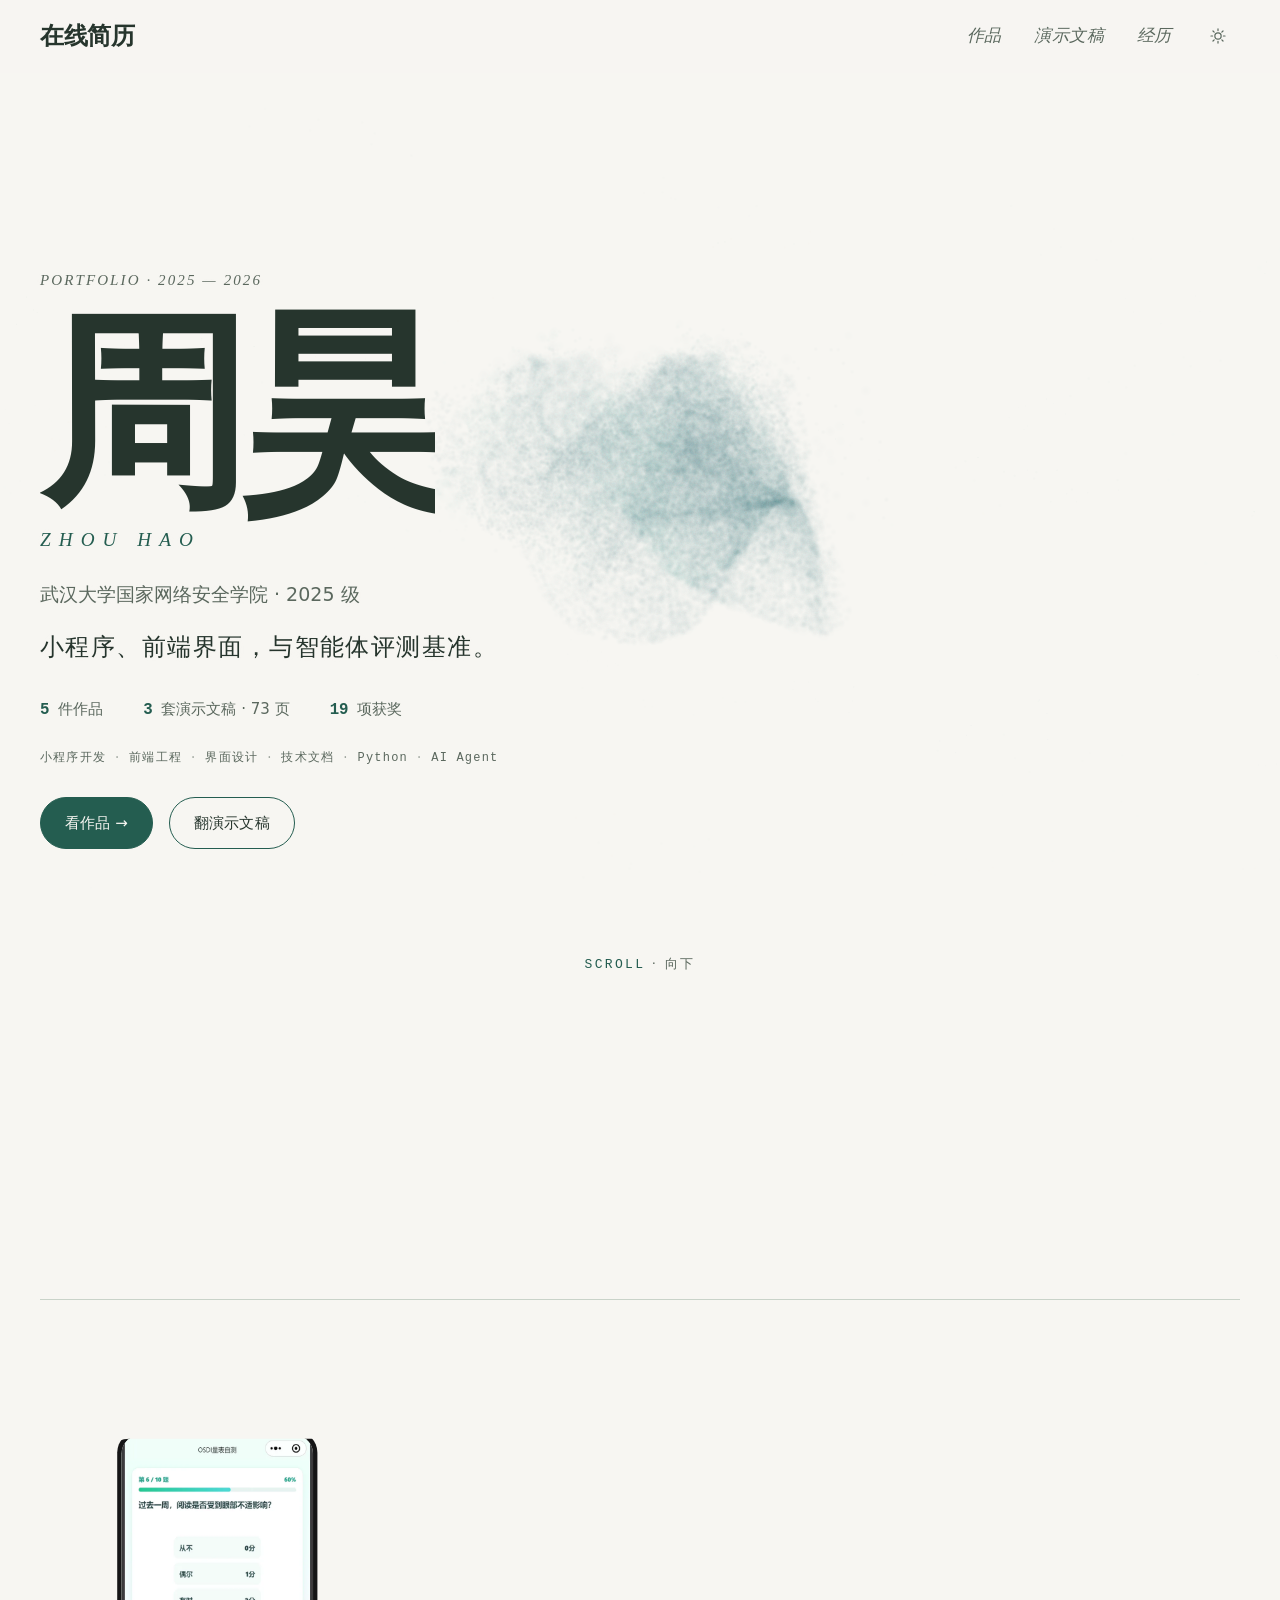
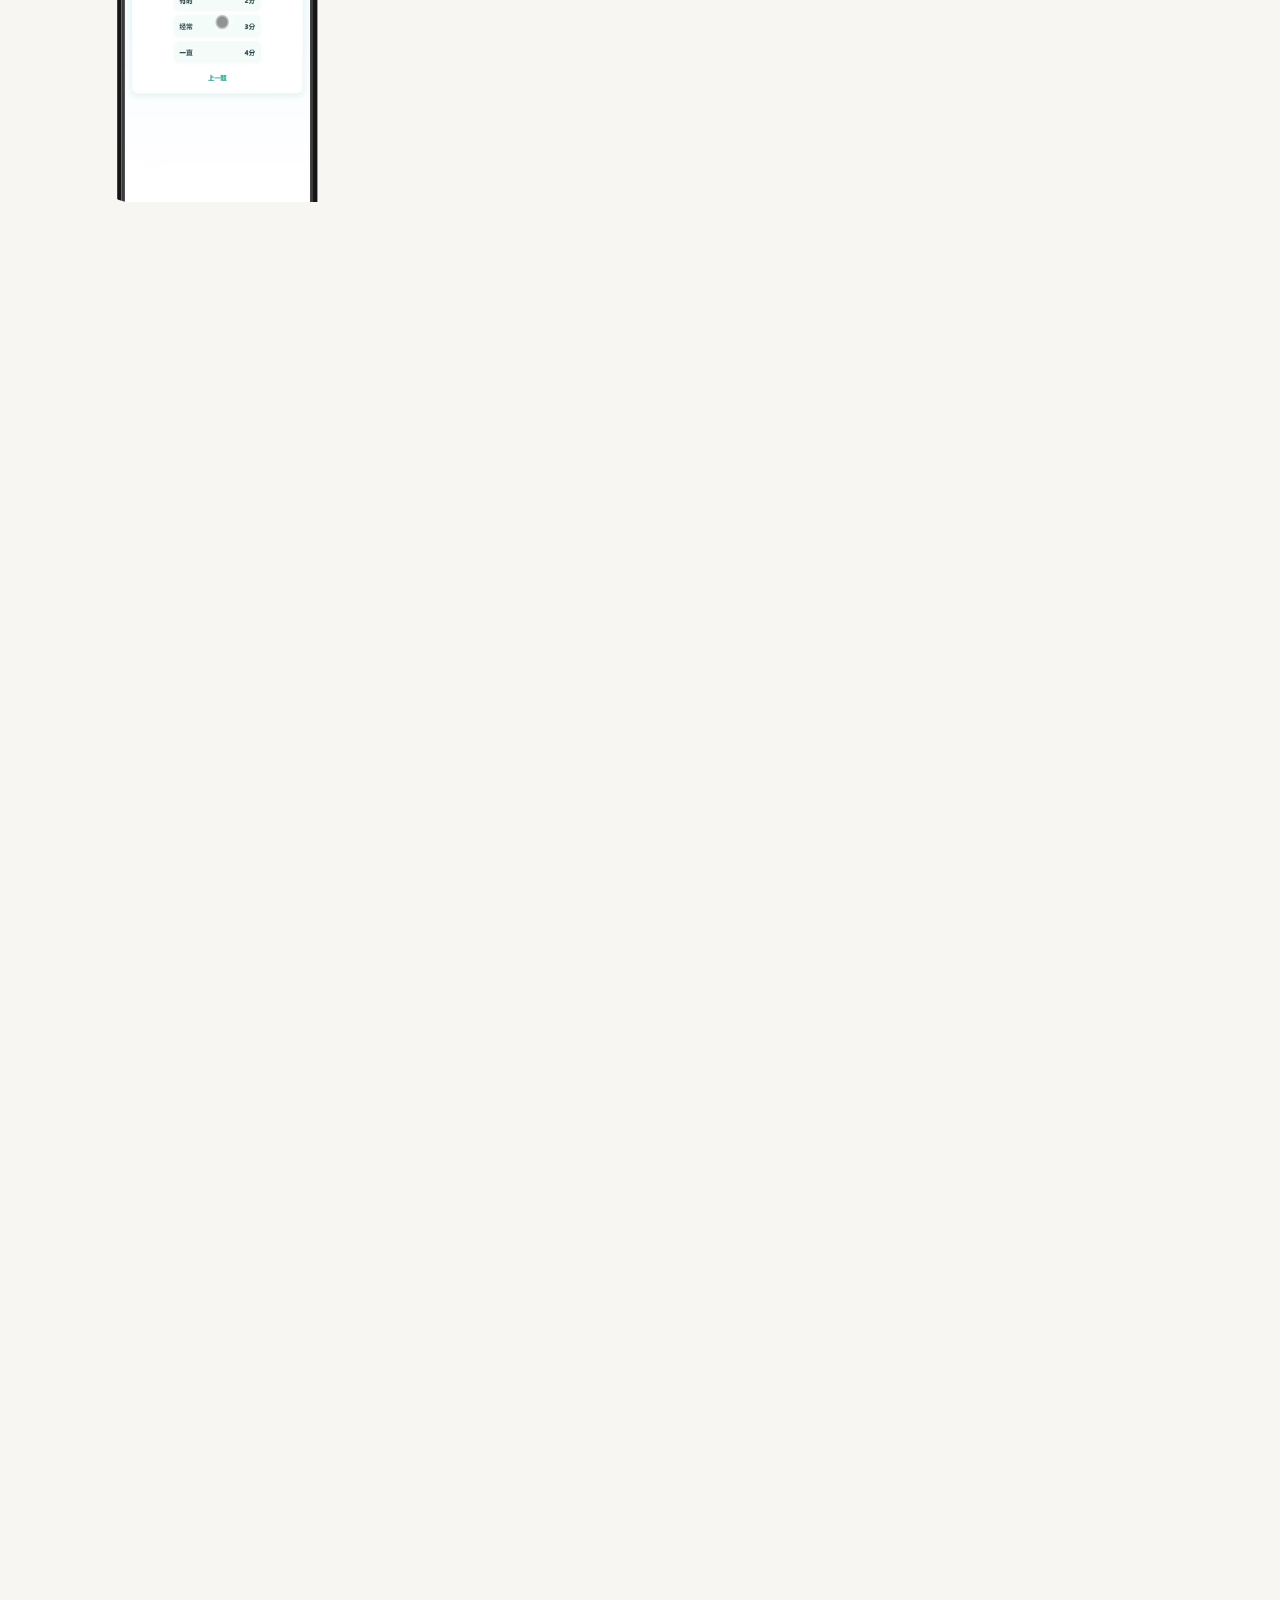
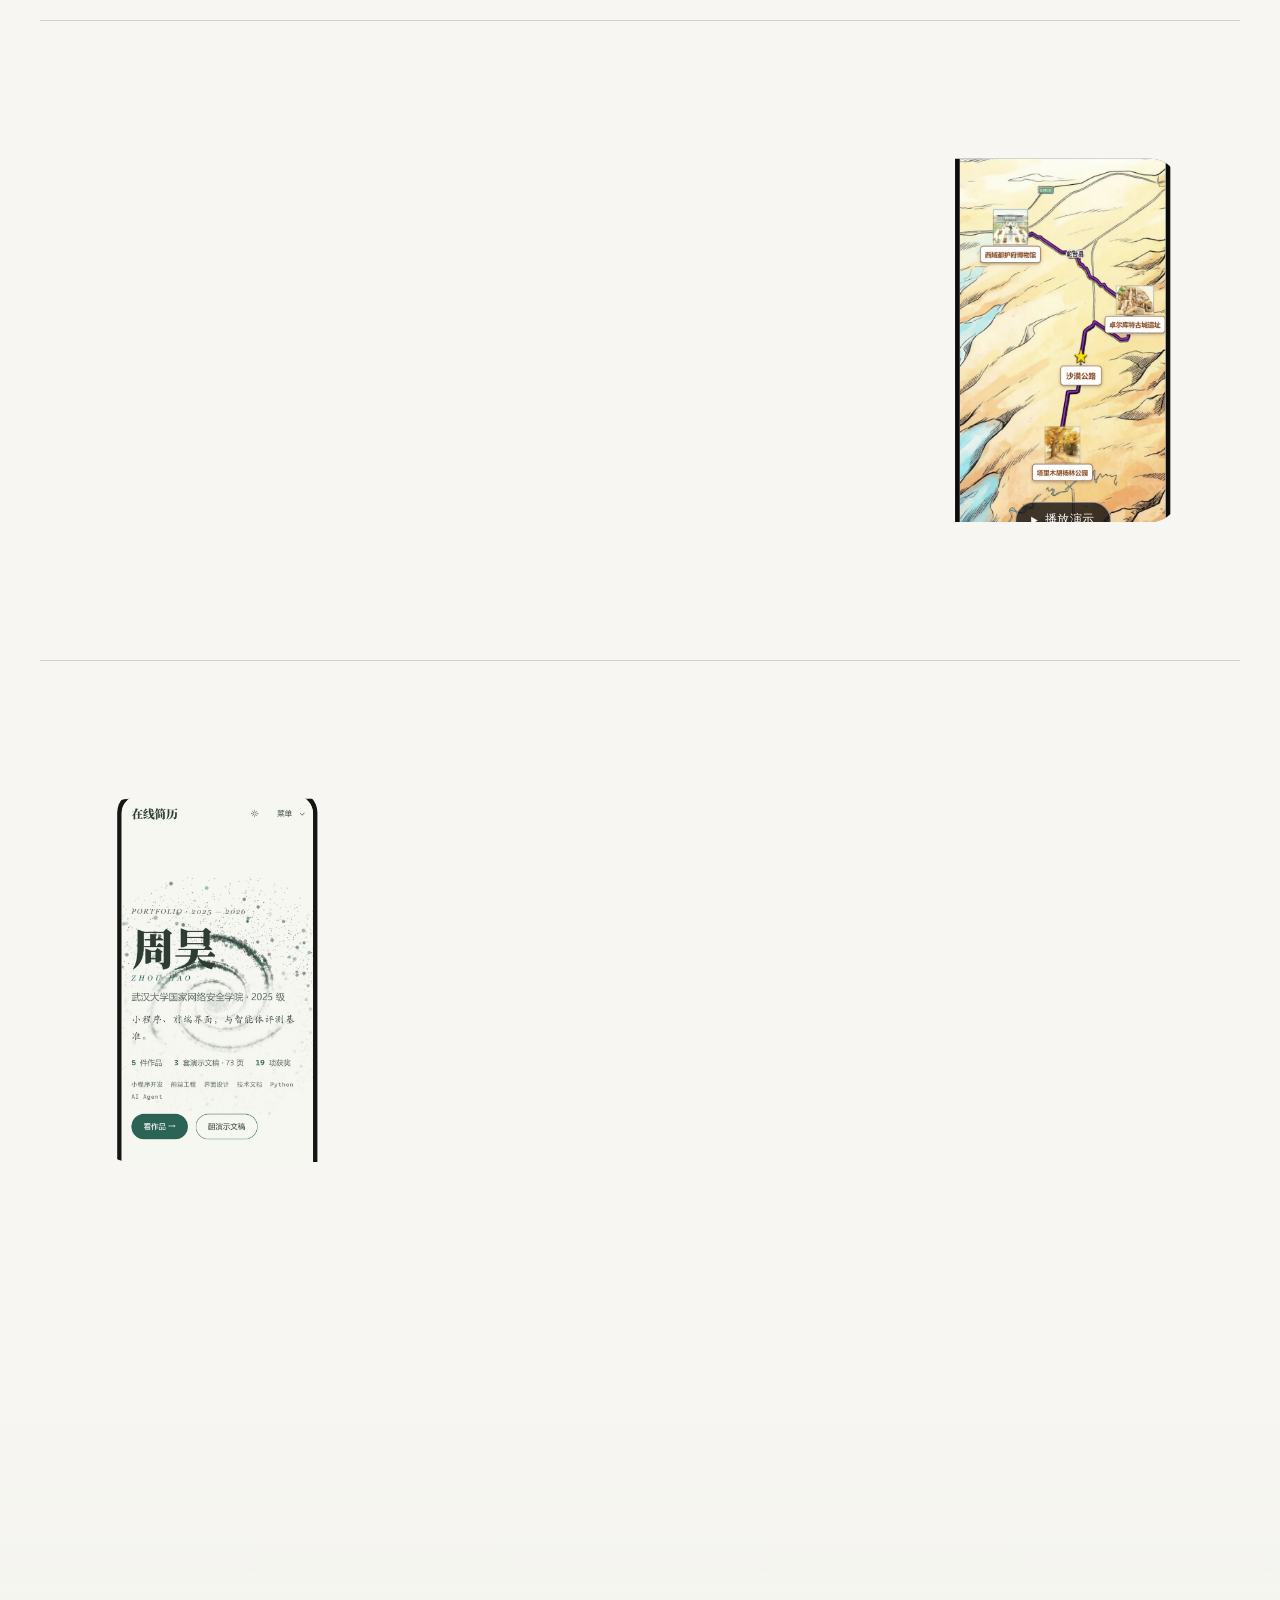
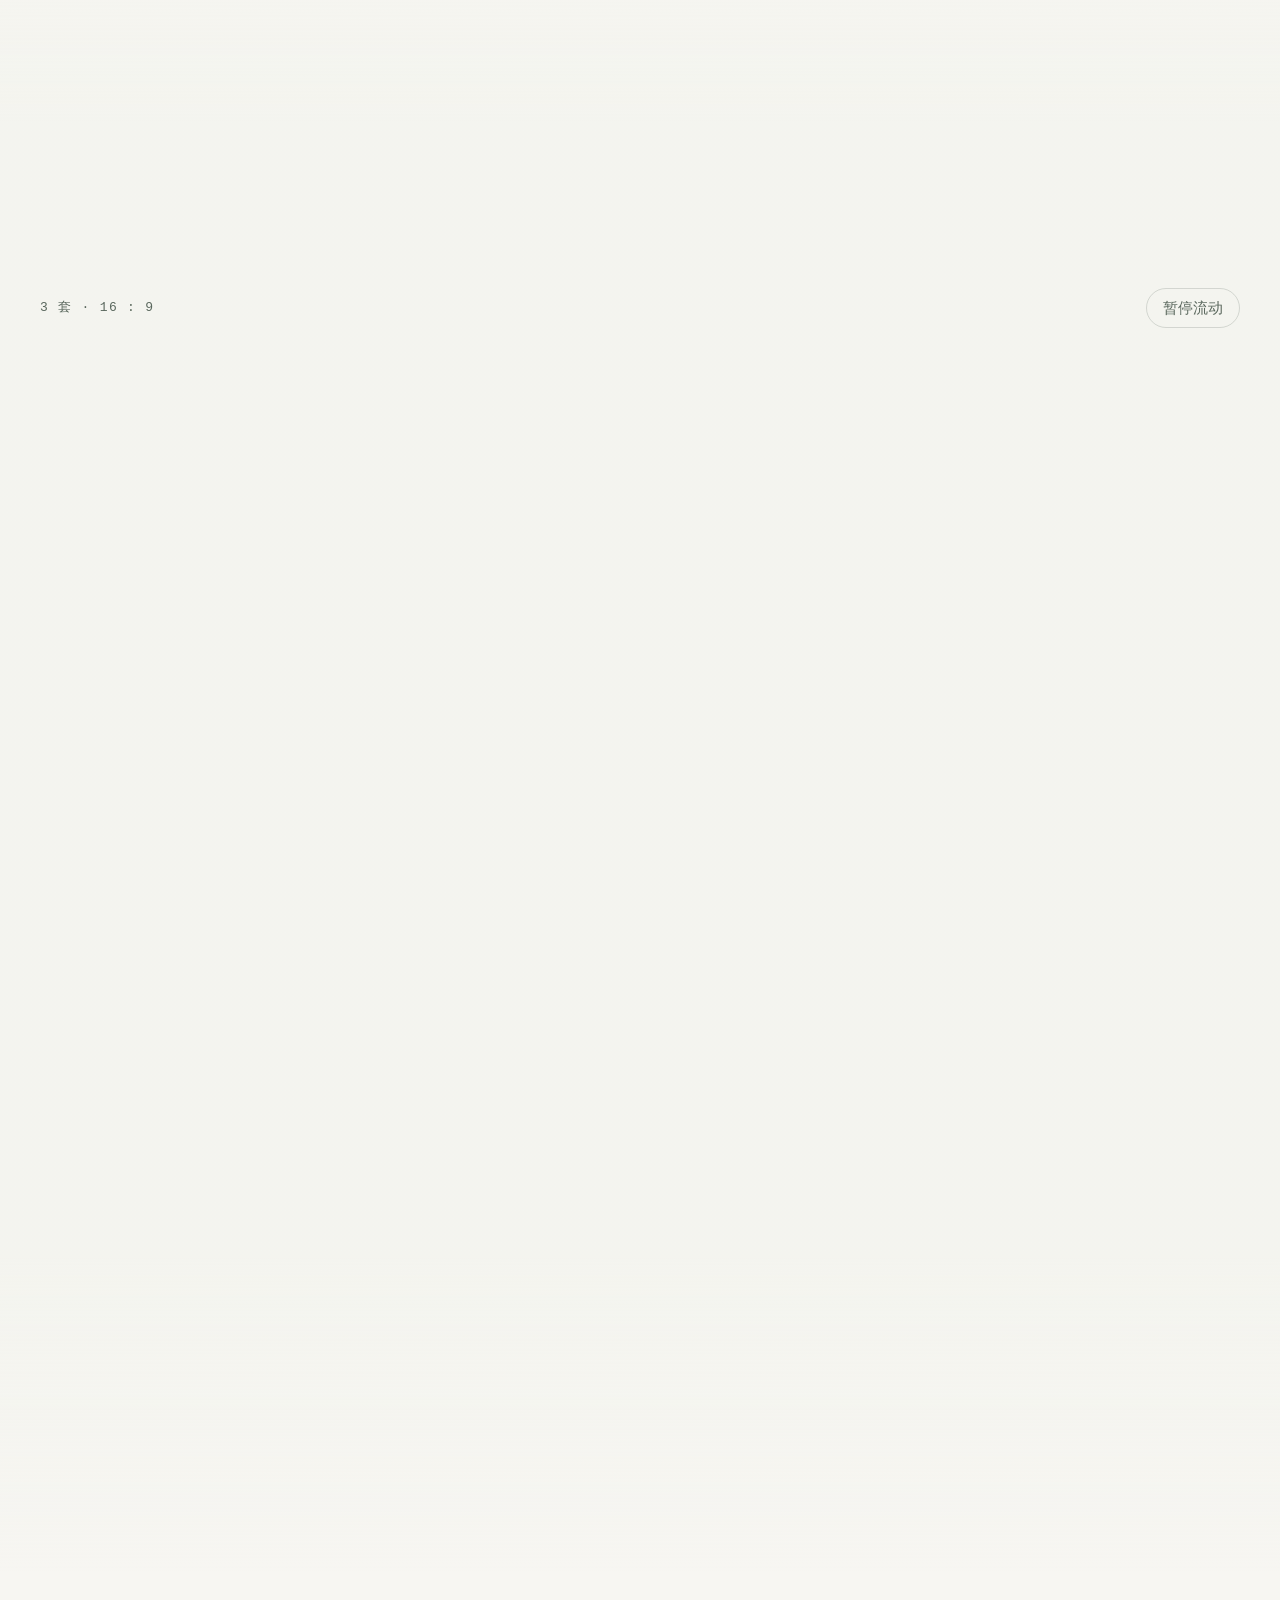
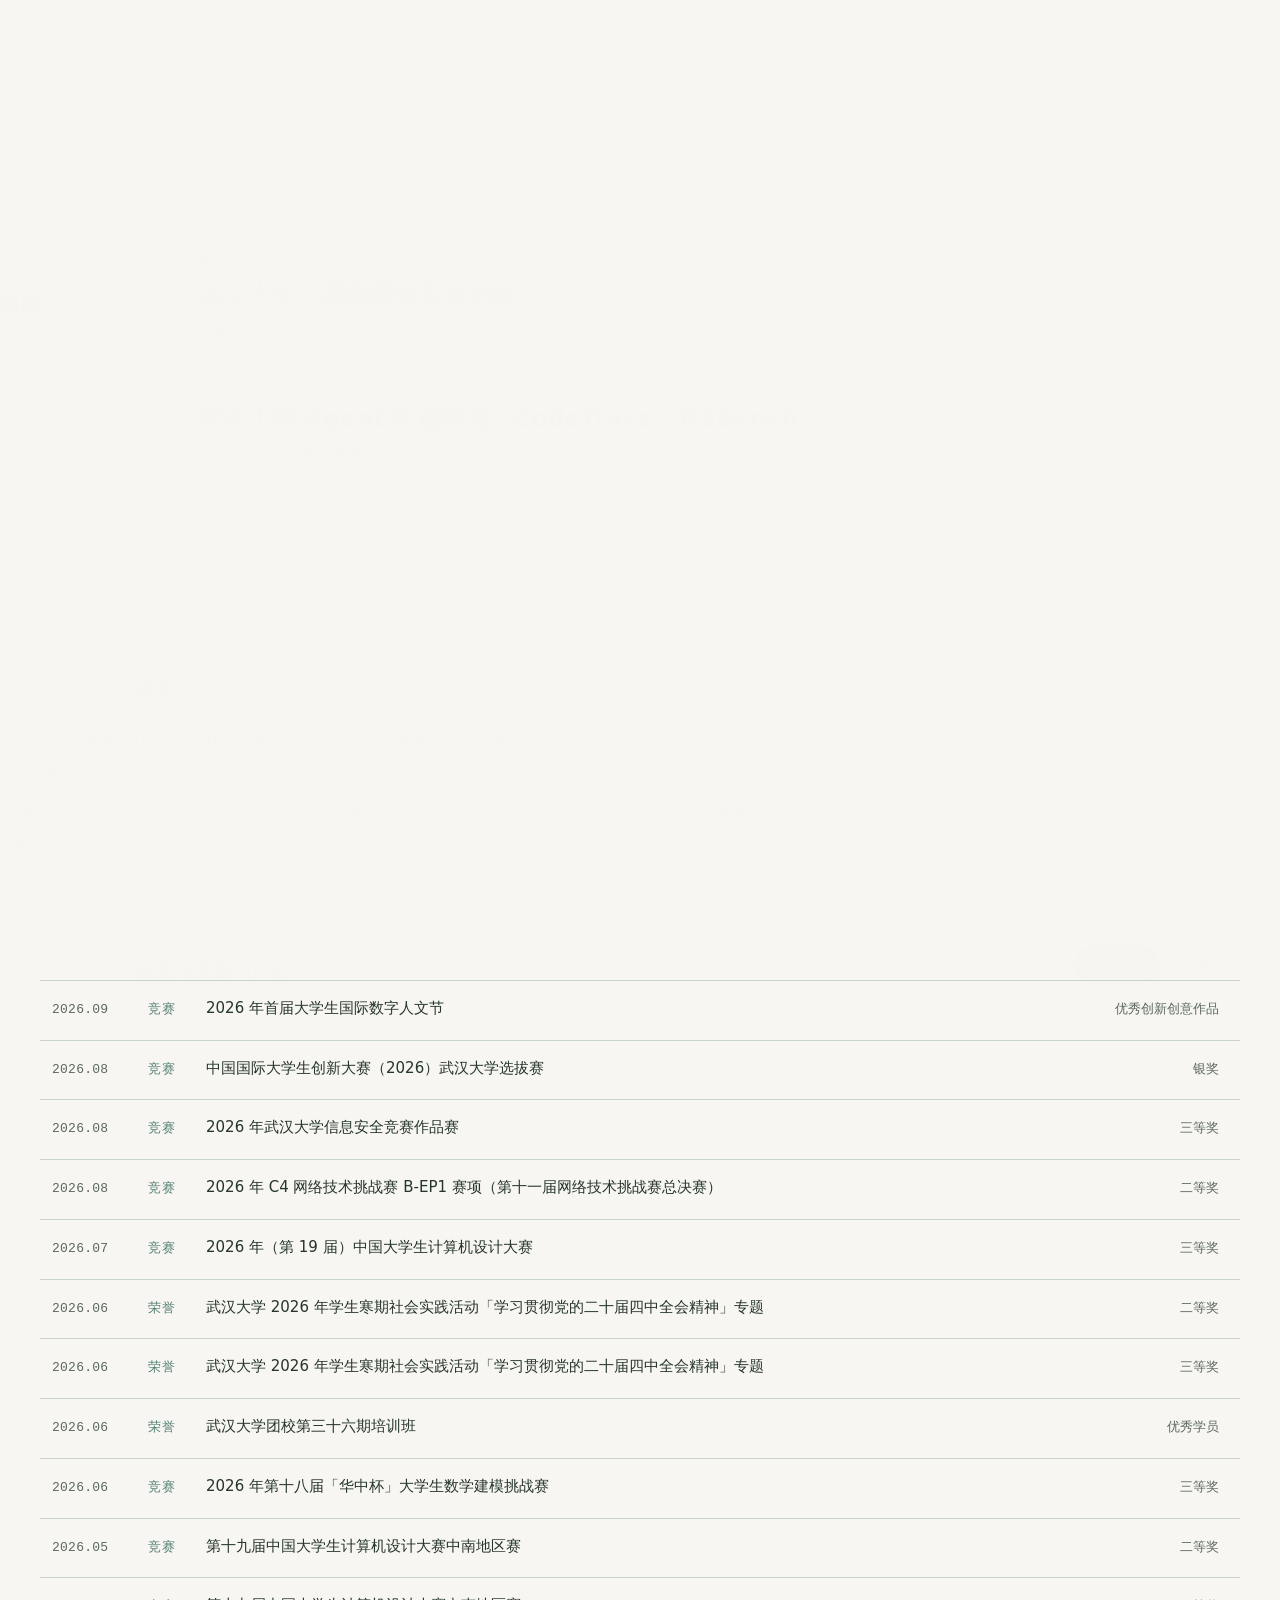
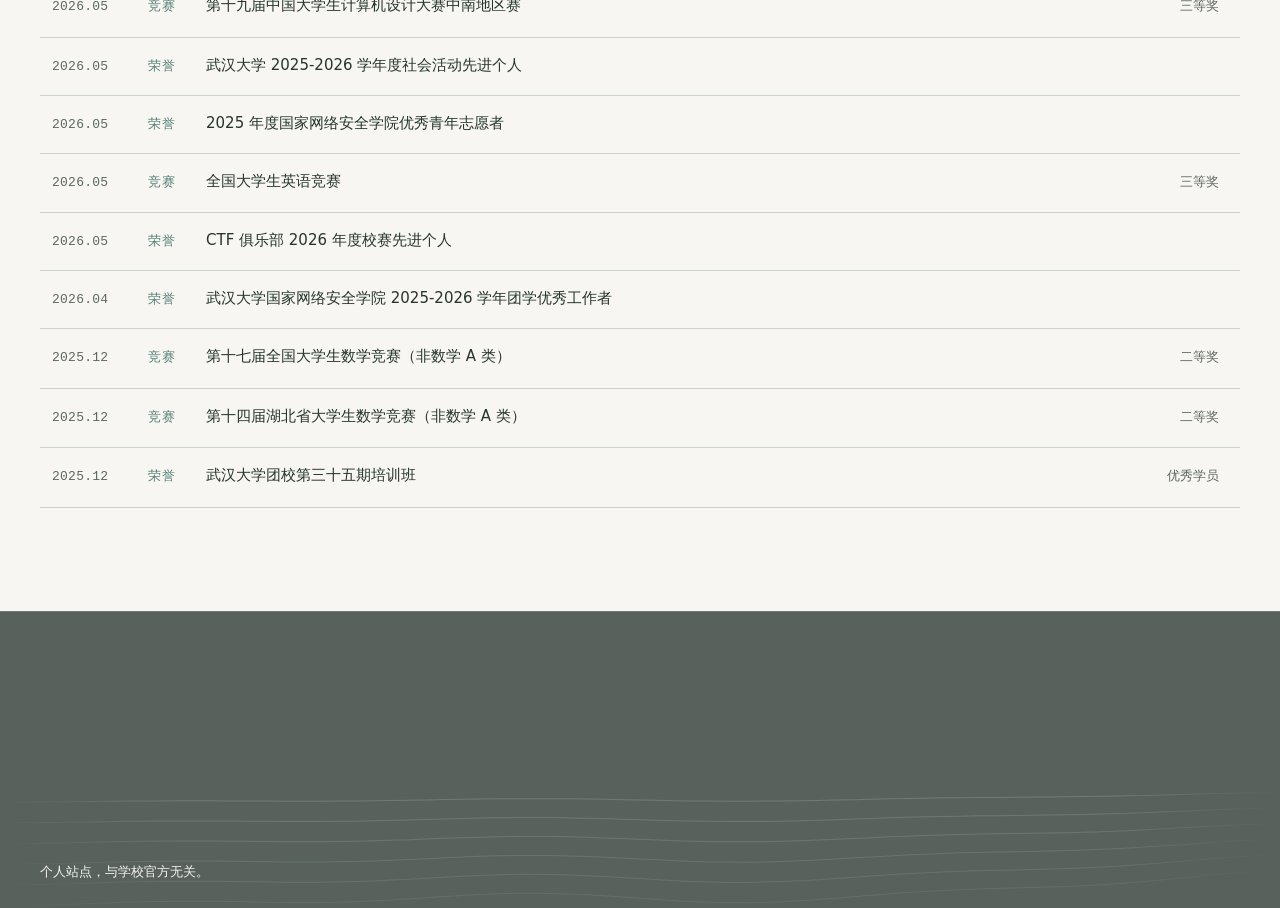
==== commit 824f412f: "部署 zhou-hao52.github.io" ====
--- a/index.html
+++ b/index.html
@@ -23,4 +23,4 @@
   try { if (!sessionStorage.getItem('portfolio:entered')) h.classList.add('gate'); } catch (e) {}
   setTimeout(function () { if (!h.hasAttribute('data-motion')) h.classList.remove('js', 'gate'); }, 4000);
 })(document, window);
-</script><link rel="icon" href="/favicon.svg?v=2" type="image/svg+xml"><link rel="stylesheet" href="/assets/index.eBEQN0Rx.css"></head><body data-scene="home"><canvas id="scene" aria-hidden="true"></canvas><div class="curtain" aria-hidden="true"></div><div class="progress-bar" aria-hidden="true"></div><div class="gate-veil" role="status" aria-label="正在载入"><div class="gate-inner"><p class="gate-mark">周昊</p><p class="gate-line">武汉大学国家网络安全学院</p><div class="gate-bar" aria-hidden="true"><i></i></div><p class="gate-pct" aria-hidden="true"><span>0</span>%</p></div></div><a class="skip-link" href="#main">跳到正文</a><header class="site-header"><div class="wrap header-inner"><a class="brand" href="/" aria-label="在线简历 · 首页"><strong>在线简历</strong></a><div class="header-tools"><nav class="desktop-nav" aria-label="主导航"><a class="nav-link" href="#works">作品</a><a class="nav-link" href="#decks">演示文稿</a><a class="nav-link" href="#journey">经历</a></nav><button class="mode-toggle" type="button" data-mode-toggle aria-pressed="false" aria-label="深色模式" title="切换浅色 / 深色"><svg class="i-sun" viewBox="0 0 24 24" width="18" height="18" aria-hidden="true" fill="none" stroke="currentColor" stroke-width="1.6" stroke-linecap="round"><circle cx="12" cy="12" r="4.2"></circle><path d="M12 2.6v2.2M12 19.2v2.2M2.6 12h2.2M19.2 12h2.2M5.3 5.3l1.6 1.6M17.1 17.1l1.6 1.6M18.7 5.3l-1.6 1.6M6.9 17.1l-1.6 1.6"></path></svg><svg class="i-moon" viewBox="0 0 24 24" width="18" height="18" aria-hidden="true" fill="none" stroke="currentColor" stroke-width="1.6" stroke-linejoin="round"><path d="M20 14.4A8.4 8.4 0 0 1 9.6 4a8.4 8.4 0 1 0 10.4 10.4Z"></path></svg></button><details class="mobile-menu"><summary>菜单<span class="caret" aria-hidden="true"></span></summary><nav aria-label="移动导航"><a class="nav-link" href="#works">作品</a><a class="nav-link" href="#decks">演示文稿</a><a class="nav-link" href="#journey">经历</a></nav></details></div></div></header><main id="main"><section class="hero" id="top" aria-label="首屏" data-astro-cid-lcdefpme><div class="wrap hero-inner" data-astro-cid-lcdefpme><p class="eyebrow" data-hero data-astro-cid-lcdefpme>Portfolio · 2025 — 2026</p><h1 class="mega" data-astro-cid-lcdefpme><span class="mega-line" data-astro-cid-lcdefpme><span class="mega-name" data-astro-cid-lcdefpme>周昊</span></span><span class="mega-en" data-astro-cid-lcdefpme>ZHOU HAO</span></h1><p class="hero-lead" data-hero data-astro-cid-lcdefpme>武汉大学国家网络安全学院 · 2025 级</p><p class="hero-tagline" data-split data-hero data-astro-cid-lcdefpme>小程序、前端界面，与智能体评测基准。</p><ul class="hero-facts" data-hero data-astro-cid-lcdefpme><li data-astro-cid-lcdefpme><span class="mono" data-astro-cid-lcdefpme>5</span> 件作品</li><li data-astro-cid-lcdefpme><span class="mono" data-astro-cid-lcdefpme>3</span> 套演示文稿 · 73 页</li><li data-astro-cid-lcdefpme><span class="mono" data-astro-cid-lcdefpme>19</span> 项获奖</li></ul><p class="hero-stack mono" data-hero data-astro-cid-lcdefpme><span data-astro-cid-lcdefpme>小程序开发</span><span data-astro-cid-lcdefpme>前端工程</span><span data-astro-cid-lcdefpme>界面设计</span><span data-astro-cid-lcdefpme>技术文档</span><span data-astro-cid-lcdefpme>Python</span><span data-astro-cid-lcdefpme>AI Agent</span></p><div class="hero-actions" data-hero data-astro-cid-lcdefpme><a class="button primary" href="#works" data-magnet data-astro-cid-lcdefpme><span class="mag-in" data-astro-cid-lcdefpme>看作品 →</span></a><a class="button secondary" href="#decks" data-magnet data-astro-cid-lcdefpme><span class="mag-in" data-astro-cid-lcdefpme>翻演示文稿</span></a></div></div><p class="scroll-cue" data-hero aria-hidden="true" data-astro-cid-lcdefpme><span class="mono" data-astro-cid-lcdefpme>SCROLL</span> · 向下</p></section><section class="chapter" id="works" aria-labelledby="works-title" data-astro-cid-lcdefpme><div class="wrap" data-astro-cid-lcdefpme><header class="sec-head" data-astro-cid-lcdefpme><span class="idx" data-astro-cid-lcdefpme>02 / SELECTED WORKS</span><div data-astro-cid-lcdefpme><h2 id="works-title" data-split data-astro-cid-lcdefpme>项目<span class="accent" data-astro-cid-lcdefpme>实践</span></h2><p class="sec-lead" data-astro-cid-lcdefpme>四款微信小程序与一个在线简历站点，覆盖医疗、人文、文旅与前端工程。</p></div></header><div class="works-stage" data-astro-cid-lcdefpme><ol class="work-list" data-astro-cid-lcdefpme><li class="work-row" data-astro-cid-lcdefpme><div class="work-media" data-mask data-tilt data-astro-cid-lcdefpme><div class="phones" data-astro-cid-lcdefpme><div class="phone" data-phone data-astro-cid-lcdefpme><div class="scr" data-astro-cid-lcdefpme><video preload="none" playsinline muted loop data-poster="/video/ganyan.poster.webp" width="540" height="960" aria-label="智诊干眼 演示视频" data-astro-cid-lcdefpme><source src="/video/ganyan.mp4" type="video/mp4" data-astro-cid-lcdefpme></video><button class="play" type="button" data-play data-astro-cid-lcdefpme><span class="tri" aria-hidden="true" data-astro-cid-lcdefpme></span>播放演示</button></div></div><div class="phone p2" aria-hidden="true" data-astro-cid-lcdefpme><div class="scr" data-astro-cid-lcdefpme><img src="/video/ganyan.poster-b.webp" alt="" width="540" height="960" loading="lazy" decoding="async" data-astro-cid-lcdefpme></div></div></div></div><div class="work-body" data-astro-cid-lcdefpme><p class="work-num mono" data-astro-cid-lcdefpme>01 <span class="muted" data-astro-cid-lcdefpme>/ 05</span></p><h3 class="work-title" data-astro-cid-lcdefpme>智诊干眼<span class="en" data-astro-cid-lcdefpme>Dry Eye</span></h3><p class="work-sum" data-astro-cid-lcdefpme>面向干眼症自查的微信小程序：将临床量表拆成分步问答，答完生成评估报告与用眼建议。</p><dl class="work-meta" data-astro-cid-lcdefpme><div data-astro-cid-lcdefpme><dt data-astro-cid-lcdefpme>Year</dt><dd data-astro-cid-lcdefpme>2026</dd></div><div data-astro-cid-lcdefpme><dt data-astro-cid-lcdefpme>Role</dt><dd data-astro-cid-lcdefpme>小程序开发 · 界面设计</dd></div><div data-astro-cid-lcdefpme><dt data-astro-cid-lcdefpme>Status</dt><dd data-astro-cid-lcdefpme>未公开</dd></div></dl><ul class="work-tags" data-astro-cid-lcdefpme><li data-astro-cid-lcdefpme><span class="chip" data-astro-cid-lcdefpme>微信小程序</span></li><li data-astro-cid-lcdefpme><span class="chip" data-astro-cid-lcdefpme>WXML / WXSS</span></li><li data-astro-cid-lcdefpme><span class="chip" data-astro-cid-lcdefpme>AI 问诊</span></li></ul></div></li><li class="work-row" data-astro-cid-lcdefpme><div class="work-media" data-mask data-tilt data-astro-cid-lcdefpme><div class="phones" data-astro-cid-lcdefpme><div class="phone" data-phone data-astro-cid-lcdefpme><div class="scr" data-astro-cid-lcdefpme><video preload="none" playsinline muted loop data-poster="/video/konghou.poster.webp" width="540" height="960" aria-label="诗乐共生 演示视频" data-astro-cid-lcdefpme><source src="/video/konghou.mp4" type="video/mp4" data-astro-cid-lcdefpme></video><button class="play" type="button" data-play data-astro-cid-lcdefpme><span class="tri" aria-hidden="true" data-astro-cid-lcdefpme></span>播放演示</button></div></div><div class="phone p2" aria-hidden="true" data-astro-cid-lcdefpme><div class="scr" data-astro-cid-lcdefpme><img src="/video/konghou.poster-b.webp" alt="" width="540" height="960" loading="lazy" decoding="async" data-astro-cid-lcdefpme></div></div></div></div><div class="work-body" data-astro-cid-lcdefpme><p class="work-num mono" data-astro-cid-lcdefpme>02 <span class="muted" data-astro-cid-lcdefpme>/ 05</span></p><h3 class="work-title" data-astro-cid-lcdefpme>诗乐共生<span class="en" data-astro-cid-lcdefpme>Poetry &amp; Music</span></h3><p class="work-sum" data-astro-cid-lcdefpme>以《李凭箜篌引》为文本对象的数字人文小程序：全诗逐句注解、箜篌音色试听与配图，按阅读节奏分段呈现。</p><dl class="work-meta" data-astro-cid-lcdefpme><div data-astro-cid-lcdefpme><dt data-astro-cid-lcdefpme>Year</dt><dd data-astro-cid-lcdefpme>2026</dd></div><div data-astro-cid-lcdefpme><dt data-astro-cid-lcdefpme>Role</dt><dd data-astro-cid-lcdefpme>小程序开发 · 视觉设计</dd></div><div data-astro-cid-lcdefpme><dt data-astro-cid-lcdefpme>Status</dt><dd data-astro-cid-lcdefpme>未公开</dd></div></dl><ul class="work-tags" data-astro-cid-lcdefpme><li data-astro-cid-lcdefpme><span class="chip" data-astro-cid-lcdefpme>微信小程序</span></li><li data-astro-cid-lcdefpme><span class="chip" data-astro-cid-lcdefpme>WXML / WXSS</span></li><li data-astro-cid-lcdefpme><span class="chip" data-astro-cid-lcdefpme>音频与插画</span></li></ul></div></li><li class="work-row" data-astro-cid-lcdefpme><div class="work-media" data-mask data-tilt data-astro-cid-lcdefpme><div class="phones" data-astro-cid-lcdefpme><div class="phone" data-phone data-astro-cid-lcdefpme><div class="scr" data-astro-cid-lcdefpme><video preload="none" playsinline muted loop data-poster="/video/xiake.poster.webp" width="540" height="960" aria-label="霞客同行 演示视频" data-astro-cid-lcdefpme><source src="/video/xiake.mp4" type="video/mp4" data-astro-cid-lcdefpme></video><button class="play" type="button" data-play data-astro-cid-lcdefpme><span class="tri" aria-hidden="true" data-astro-cid-lcdefpme></span>播放演示</button></div></div><div class="phone p2" aria-hidden="true" data-astro-cid-lcdefpme><div class="scr" data-astro-cid-lcdefpme><img src="/video/xiake.poster-b.webp" alt="" width="540" height="960" loading="lazy" decoding="async" data-astro-cid-lcdefpme></div></div></div></div><div class="work-body" data-astro-cid-lcdefpme><p class="work-num mono" data-astro-cid-lcdefpme>03 <span class="muted" data-astro-cid-lcdefpme>/ 05</span></p><h3 class="work-title" data-astro-cid-lcdefpme>霞客同行<span class="en" data-astro-cid-lcdefpme>Xiake</span></h3><p class="work-sum" data-astro-cid-lcdefpme>徐霞客行迹的地图化整理：将游记中的地点与路线落到地图上，支持按行程浏览原文并记录到访。</p><dl class="work-meta" data-astro-cid-lcdefpme><div data-astro-cid-lcdefpme><dt data-astro-cid-lcdefpme>Year</dt><dd data-astro-cid-lcdefpme>2026</dd></div><div data-astro-cid-lcdefpme><dt data-astro-cid-lcdefpme>Role</dt><dd data-astro-cid-lcdefpme>小程序开发 · 地图与内容结构</dd></div><div data-astro-cid-lcdefpme><dt data-astro-cid-lcdefpme>Status</dt><dd data-astro-cid-lcdefpme>未公开</dd></div></dl><ul class="work-tags" data-astro-cid-lcdefpme><li data-astro-cid-lcdefpme><span class="chip" data-astro-cid-lcdefpme>微信小程序</span></li><li data-astro-cid-lcdefpme><span class="chip" data-astro-cid-lcdefpme>地图组件</span></li><li data-astro-cid-lcdefpme><span class="chip" data-astro-cid-lcdefpme>内容结构化</span></li></ul></div></li><li class="work-row" data-astro-cid-lcdefpme><div class="work-media" data-mask data-tilt data-astro-cid-lcdefpme><div class="phones" data-astro-cid-lcdefpme><div class="phone" data-phone data-astro-cid-lcdefpme><div class="scr" data-astro-cid-lcdefpme><video preload="none" playsinline muted loop data-poster="/video/luntai.poster.webp" width="540" height="960" aria-label="丝路轮台 演示视频" data-astro-cid-lcdefpme><source src="/video/luntai.mp4" type="video/mp4" data-astro-cid-lcdefpme></video><button class="play" type="button" data-play data-astro-cid-lcdefpme><span class="tri" aria-hidden="true" data-astro-cid-lcdefpme></span>播放演示</button></div></div><div class="phone p2" aria-hidden="true" data-astro-cid-lcdefpme><div class="scr" data-astro-cid-lcdefpme><img src="/video/luntai.poster-b.webp" alt="" width="540" height="960" loading="lazy" decoding="async" data-astro-cid-lcdefpme></div></div></div></div><div class="work-body" data-astro-cid-lcdefpme><p class="work-num mono" data-astro-cid-lcdefpme>04 <span class="muted" data-astro-cid-lcdefpme>/ 05</span></p><h3 class="work-title" data-astro-cid-lcdefpme>丝路轮台<span class="en" data-astro-cid-lcdefpme>Silk Road Luntai</span></h3><p class="work-sum" data-astro-cid-lcdefpme>胡杨林景区导览小程序：服务区、游览路线与本地物产收在同一个入口，按到访场景组织信息。</p><dl class="work-meta" data-astro-cid-lcdefpme><div data-astro-cid-lcdefpme><dt data-astro-cid-lcdefpme>Year</dt><dd data-astro-cid-lcdefpme>2026</dd></div><div data-astro-cid-lcdefpme><dt data-astro-cid-lcdefpme>Role</dt><dd data-astro-cid-lcdefpme>小程序开发 · 界面设计</dd></div><div data-astro-cid-lcdefpme><dt data-astro-cid-lcdefpme>Status</dt><dd data-astro-cid-lcdefpme>未公开</dd></div></dl><ul class="work-tags" data-astro-cid-lcdefpme><li data-astro-cid-lcdefpme><span class="chip" data-astro-cid-lcdefpme>微信小程序</span></li><li data-astro-cid-lcdefpme><span class="chip" data-astro-cid-lcdefpme>WXML / WXSS</span></li><li data-astro-cid-lcdefpme><span class="chip" data-astro-cid-lcdefpme>导览交互</span></li></ul></div></li><li class="work-row" data-astro-cid-lcdefpme><div class="work-media" data-mask data-tilt data-astro-cid-lcdefpme><div class="phones" data-astro-cid-lcdefpme><div class="phone" data-phone data-astro-cid-lcdefpme><div class="scr" data-astro-cid-lcdefpme><picture class="shot shot-dark" data-astro-cid-lcdefpme><source type="image/avif" srcset="/img/works/portfolio-dark-640.avif?v=2 640w, /img/works/portfolio-dark-1200.avif?v=2 1200w" sizes="(max-width:900px) min(60vw, 440px), 26vw" data-astro-cid-lcdefpme><img src="/img/works/portfolio-dark-1200.webp?v=2" alt="本站首屏截图（深色）" width="780" height="1688" loading="lazy" decoding="async" data-astro-cid-lcdefpme></picture><picture class="shot shot-light" aria-hidden="true" data-astro-cid-lcdefpme><source type="image/avif" srcset="/img/works/portfolio-light-640.avif?v=2 640w, /img/works/portfolio-light-1200.avif?v=2 1200w" sizes="(max-width:900px) min(60vw, 440px), 26vw" data-astro-cid-lcdefpme><img src="/img/works/portfolio-light-1200.webp?v=2" alt="" width="780" height="1688" loading="lazy" decoding="async" data-astro-cid-lcdefpme></picture></div></div><div class="phone p2" aria-hidden="true" data-astro-cid-lcdefpme><div class="scr" data-astro-cid-lcdefpme><picture data-astro-cid-lcdefpme><source type="image/avif" srcset="/img/works/portfolio-light-640.avif?v=2 640w, /img/works/portfolio-light-1200.avif?v=2 1200w" sizes="(max-width:900px) min(60vw, 440px), 26vw" data-astro-cid-lcdefpme><img src="/img/works/portfolio-light-1200.webp?v=2" alt="本站首屏截图（浅色）" width="780" height="1688" loading="lazy" decoding="async" data-astro-cid-lcdefpme></picture></div></div></div></div><div class="work-body" data-astro-cid-lcdefpme><p class="work-num mono" data-astro-cid-lcdefpme>05 <span class="muted" data-astro-cid-lcdefpme>/ 05</span></p><h3 class="work-title" data-astro-cid-lcdefpme>本站<span class="en" data-astro-cid-lcdefpme>This Site</span></h3><p class="work-sum" data-astro-cid-lcdefpme>个人在线简历站点：以 WebGL 粒子场为背景，滚动驱动章节形态，提供浅色与深色两套主题。</p><dl class="work-meta" data-astro-cid-lcdefpme><div data-astro-cid-lcdefpme><dt data-astro-cid-lcdefpme>Year</dt><dd data-astro-cid-lcdefpme>2026</dd></div><div data-astro-cid-lcdefpme><dt data-astro-cid-lcdefpme>Role</dt><dd data-astro-cid-lcdefpme>设计 · 开发</dd></div><div data-astro-cid-lcdefpme><dt data-astro-cid-lcdefpme>Status</dt><dd data-astro-cid-lcdefpme>已上线</dd></div></dl><ul class="work-tags" data-astro-cid-lcdefpme><li data-astro-cid-lcdefpme><span class="chip" data-astro-cid-lcdefpme>Astro</span></li><li data-astro-cid-lcdefpme><span class="chip" data-astro-cid-lcdefpme>three.js</span></li><li data-astro-cid-lcdefpme><span class="chip" data-astro-cid-lcdefpme>GSAP</span></li></ul></div></li></ol></div></div></section><section class="chapter chapter-tint" id="decks" aria-labelledby="decks-title" data-astro-cid-lcdefpme><div class="wrap" data-astro-cid-lcdefpme><header class="sec-head" data-astro-cid-lcdefpme><span class="idx" data-astro-cid-lcdefpme>03 / DECKS</span><div data-astro-cid-lcdefpme><h2 id="decks-title" data-split data-astro-cid-lcdefpme>演示<span class="accent" data-astro-cid-lcdefpme>文稿</span></h2><p class="sec-lead" data-astro-cid-lcdefpme>竞赛答辩、项目申报与课程展示，三套共 73 页。</p></div></header></div><div class="mq-toolbar" data-astro-cid-fxy4fcd3><div class="wrap" data-astro-cid-fxy4fcd3><p class="mq-total mono" data-astro-cid-fxy4fcd3>3 套 · 16 : 9</p><button class="mq-pause" type="button" data-mq-pause aria-pressed="false" data-astro-cid-fxy4fcd3>暂停流动</button></div></div><div class="deck-marquee" data-marquee data-astro-cid-fxy4fcd3><div class="mq-row" data-dir="fwd" style="--n:17" data-astro-cid-fxy4fcd3><div class="mq-label" data-astro-cid-fxy4fcd3><div class="wrap" data-astro-cid-fxy4fcd3><span class="mq-title" data-astro-cid-fxy4fcd3>榫卯花都 华韵巡寰</span><span class="mq-en" data-astro-cid-fxy4fcd3>Sunmao</span><span class="mq-count mono" data-astro-cid-fxy4fcd3>17 页</span></div></div><ul class="mq-track" role="list" data-astro-cid-fxy4fcd3><li class="mq-card" data-astro-cid-fxy4fcd3><img src="/decks/sunmao/t/01.webp" alt="榫卯花都 华韵巡寰 第 1 页" width="480" height="270" loading="lazy" decoding="async" fetchpriority="auto" data-astro-cid-fxy4fcd3></li><li class="mq-card" data-astro-cid-fxy4fcd3><img src="/decks/sunmao/t/02.webp" alt="榫卯花都 华韵巡寰 第 2 页" width="480" height="270" loading="lazy" decoding="async" fetchpriority="auto" data-astro-cid-fxy4fcd3></li><li class="mq-card" data-astro-cid-fxy4fcd3><img src="/decks/sunmao/t/03.webp" alt="榫卯花都 华韵巡寰 第 3 页" width="480" height="270" loading="lazy" decoding="async" fetchpriority="auto" data-astro-cid-fxy4fcd3></li><li class="mq-card" data-astro-cid-fxy4fcd3><img src="/decks/sunmao/t/04.webp" alt="榫卯花都 华韵巡寰 第 4 页" width="480" height="270" loading="lazy" decoding="async" fetchpriority="auto" data-astro-cid-fxy4fcd3></li><li class="mq-card" data-astro-cid-fxy4fcd3><img src="/decks/sunmao/t/05.webp" alt="榫卯花都 华韵巡寰 第 5 页" width="480" height="270" loading="lazy" decoding="async" fetchpriority="auto" data-astro-cid-fxy4fcd3></li><li class="mq-card" data-astro-cid-fxy4fcd3><img src="/decks/sunmao/t/06.webp" alt="榫卯花都 华韵巡寰 第 6 页" width="480" height="270" loading="lazy" decoding="async" fetchpriority="auto" data-astro-cid-fxy4fcd3></li><li class="mq-card" data-astro-cid-fxy4fcd3><img src="/decks/sunmao/t/07.webp" alt="榫卯花都 华韵巡寰 第 7 页" width="480" height="270" loading="lazy" decoding="async" fetchpriority="auto" data-astro-cid-fxy4fcd3></li><li class="mq-card" data-astro-cid-fxy4fcd3><img src="/decks/sunmao/t/08.webp" alt="榫卯花都 华韵巡寰 第 8 页" width="480" height="270" loading="lazy" decoding="async" fetchpriority="auto" data-astro-cid-fxy4fcd3></li><li class="mq-card" data-astro-cid-fxy4fcd3><img src="/decks/sunmao/t/09.webp" alt="榫卯花都 华韵巡寰 第 9 页" width="480" height="270" loading="lazy" decoding="async" fetchpriority="auto" data-astro-cid-fxy4fcd3></li><li class="mq-card" data-astro-cid-fxy4fcd3><img src="/decks/sunmao/t/10.webp" alt="榫卯花都 华韵巡寰 第 10 页" width="480" height="270" loading="lazy" decoding="async" fetchpriority="auto" data-astro-cid-fxy4fcd3></li><li class="mq-card" data-astro-cid-fxy4fcd3><img src="/decks/sunmao/t/11.webp" alt="榫卯花都 华韵巡寰 第 11 页" width="480" height="270" loading="lazy" decoding="async" fetchpriority="auto" data-astro-cid-fxy4fcd3></li><li class="mq-card" data-astro-cid-fxy4fcd3><img src="/decks/sunmao/t/12.webp" alt="榫卯花都 华韵巡寰 第 12 页" width="480" height="270" loading="lazy" decoding="async" fetchpriority="auto" data-astro-cid-fxy4fcd3></li><li class="mq-card" data-astro-cid-fxy4fcd3><img src="/decks/sunmao/t/13.webp" alt="榫卯花都 华韵巡寰 第 13 页" width="480" height="270" loading="lazy" decoding="async" fetchpriority="auto" data-astro-cid-fxy4fcd3></li><li class="mq-card" data-astro-cid-fxy4fcd3><img src="/decks/sunmao/t/14.webp" alt="榫卯花都 华韵巡寰 第 14 页" width="480" height="270" loading="lazy" decoding="async" fetchpriority="auto" data-astro-cid-fxy4fcd3></li><li class="mq-card" data-astro-cid-fxy4fcd3><img src="/decks/sunmao/t/15.webp" alt="榫卯花都 华韵巡寰 第 15 页" width="480" height="270" loading="lazy" decoding="async" fetchpriority="auto" data-astro-cid-fxy4fcd3></li><li class="mq-card" data-astro-cid-fxy4fcd3><img src="/decks/sunmao/t/16.webp" alt="榫卯花都 华韵巡寰 第 16 页" width="480" height="270" loading="lazy" decoding="async" fetchpriority="auto" data-astro-cid-fxy4fcd3></li><li class="mq-card" data-astro-cid-fxy4fcd3><img src="/decks/sunmao/t/17.webp" alt="榫卯花都 华韵巡寰 第 17 页" width="480" height="270" loading="lazy" decoding="async" fetchpriority="auto" data-astro-cid-fxy4fcd3></li><li class="mq-card" aria-hidden="true" data-astro-cid-fxy4fcd3><img src="/decks/sunmao/t/01.webp" alt width="480" height="270" loading="lazy" decoding="async" fetchpriority="low" data-astro-cid-fxy4fcd3></li><li class="mq-card" aria-hidden="true" data-astro-cid-fxy4fcd3><img src="/decks/sunmao/t/02.webp" alt width="480" height="270" loading="lazy" decoding="async" fetchpriority="low" data-astro-cid-fxy4fcd3></li><li class="mq-card" aria-hidden="true" data-astro-cid-fxy4fcd3><img src="/decks/sunmao/t/03.webp" alt width="480" height="270" loading="lazy" decoding="async" fetchpriority="low" data-astro-cid-fxy4fcd3></li><li class="mq-card" aria-hidden="true" data-astro-cid-fxy4fcd3><img src="/decks/sunmao/t/04.webp" alt width="480" height="270" loading="lazy" decoding="async" fetchpriority="low" data-astro-cid-fxy4fcd3></li><li class="mq-card" aria-hidden="true" data-astro-cid-fxy4fcd3><img src="/decks/sunmao/t/05.webp" alt width="480" height="270" loading="lazy" decoding="async" fetchpriority="low" data-astro-cid-fxy4fcd3></li><li class="mq-card" aria-hidden="true" data-astro-cid-fxy4fcd3><img src="/decks/sunmao/t/06.webp" alt width="480" height="270" loading="lazy" decoding="async" fetchpriority="low" data-astro-cid-fxy4fcd3></li><li class="mq-card" aria-hidden="true" data-astro-cid-fxy4fcd3><img src="/decks/sunmao/t/07.webp" alt width="480" height="270" loading="lazy" decoding="async" fetchpriority="low" data-astro-cid-fxy4fcd3></li><li class="mq-card" aria-hidden="true" data-astro-cid-fxy4fcd3><img src="/decks/sunmao/t/08.webp" alt width="480" height="270" loading="lazy" decoding="async" fetchpriority="low" data-astro-cid-fxy4fcd3></li><li class="mq-card" aria-hidden="true" data-astro-cid-fxy4fcd3><img src="/decks/sunmao/t/09.webp" alt width="480" height="270" loading="lazy" decoding="async" fetchpriority="low" data-astro-cid-fxy4fcd3></li><li class="mq-card" aria-hidden="true" data-astro-cid-fxy4fcd3><img src="/decks/sunmao/t/10.webp" alt width="480" height="270" loading="lazy" decoding="async" fetchpriority="low" data-astro-cid-fxy4fcd3></li><li class="mq-card" aria-hidden="true" data-astro-cid-fxy4fcd3><img src="/decks/sunmao/t/11.webp" alt width="480" height="270" loading="lazy" decoding="async" fetchpriority="low" data-astro-cid-fxy4fcd3></li><li class="mq-card" aria-hidden="true" data-astro-cid-fxy4fcd3><img src="/decks/sunmao/t/12.webp" alt width="480" height="270" loading="lazy" decoding="async" fetchpriority="low" data-astro-cid-fxy4fcd3></li><li class="mq-card" aria-hidden="true" data-astro-cid-fxy4fcd3><img src="/decks/sunmao/t/13.webp" alt width="480" height="270" loading="lazy" decoding="async" fetchpriority="low" data-astro-cid-fxy4fcd3></li><li class="mq-card" aria-hidden="true" data-astro-cid-fxy4fcd3><img src="/decks/sunmao/t/14.webp" alt width="480" height="270" loading="lazy" decoding="async" fetchpriority="low" data-astro-cid-fxy4fcd3></li><li class="mq-card" aria-hidden="true" data-astro-cid-fxy4fcd3><img src="/decks/sunmao/t/15.webp" alt width="480" height="270" loading="lazy" decoding="async" fetchpriority="low" data-astro-cid-fxy4fcd3></li><li class="mq-card" aria-hidden="true" data-astro-cid-fxy4fcd3><img src="/decks/sunmao/t/16.webp" alt width="480" height="270" loading="lazy" decoding="async" fetchpriority="low" data-astro-cid-fxy4fcd3></li><li class="mq-card" aria-hidden="true" data-astro-cid-fxy4fcd3><img src="/decks/sunmao/t/17.webp" alt width="480" height="270" loading="lazy" decoding="async" fetchpriority="low" data-astro-cid-fxy4fcd3></li></ul></div><div class="mq-row" data-dir="rev" style="--n:19" data-astro-cid-fxy4fcd3><div class="mq-label" data-astro-cid-fxy4fcd3><div class="wrap" data-astro-cid-fxy4fcd3><span class="mq-title" data-astro-cid-fxy4fcd3>IntentClaw</span><span class="mq-en" data-astro-cid-fxy4fcd3>Intent-Driven Network</span><span class="mq-count mono" data-astro-cid-fxy4fcd3>19 页</span></div></div><ul class="mq-track" role="list" data-astro-cid-fxy4fcd3><li class="mq-card" data-astro-cid-fxy4fcd3><img src="/decks/intentclaw/t/01.webp" alt="IntentClaw 第 1 页" width="480" height="270" loading="lazy" decoding="async" fetchpriority="auto" data-astro-cid-fxy4fcd3></li><li class="mq-card" data-astro-cid-fxy4fcd3><img src="/decks/intentclaw/t/02.webp" alt="IntentClaw 第 2 页" width="480" height="270" loading="lazy" decoding="async" fetchpriority="auto" data-astro-cid-fxy4fcd3></li><li class="mq-card" data-astro-cid-fxy4fcd3><img src="/decks/intentclaw/t/03.webp" alt="IntentClaw 第 3 页" width="480" height="270" loading="lazy" decoding="async" fetchpriority="auto" data-astro-cid-fxy4fcd3></li><li class="mq-card" data-astro-cid-fxy4fcd3><img src="/decks/intentclaw/t/04.webp" alt="IntentClaw 第 4 页" width="480" height="270" loading="lazy" decoding="async" fetchpriority="auto" data-astro-cid-fxy4fcd3></li><li class="mq-card" data-astro-cid-fxy4fcd3><img src="/decks/intentclaw/t/05.webp" alt="IntentClaw 第 5 页" width="480" height="270" loading="lazy" decoding="async" fetchpriority="auto" data-astro-cid-fxy4fcd3></li><li class="mq-card" data-astro-cid-fxy4fcd3><img src="/decks/intentclaw/t/06.webp" alt="IntentClaw 第 6 页" width="480" height="270" loading="lazy" decoding="async" fetchpriority="auto" data-astro-cid-fxy4fcd3></li><li class="mq-card" data-astro-cid-fxy4fcd3><img src="/decks/intentclaw/t/07.webp" alt="IntentClaw 第 7 页" width="480" height="270" loading="lazy" decoding="async" fetchpriority="auto" data-astro-cid-fxy4fcd3></li><li class="mq-card" data-astro-cid-fxy4fcd3><img src="/decks/intentclaw/t/08.webp" alt="IntentClaw 第 8 页" width="480" height="270" loading="lazy" decoding="async" fetchpriority="auto" data-astro-cid-fxy4fcd3></li><li class="mq-card" data-astro-cid-fxy4fcd3><img src="/decks/intentclaw/t/09.webp" alt="IntentClaw 第 9 页" width="480" height="270" loading="lazy" decoding="async" fetchpriority="auto" data-astro-cid-fxy4fcd3></li><li class="mq-card" data-astro-cid-fxy4fcd3><img src="/decks/intentclaw/t/10.webp" alt="IntentClaw 第 10 页" width="480" height="270" loading="lazy" decoding="async" fetchpriority="auto" data-astro-cid-fxy4fcd3></li><li class="mq-card" data-astro-cid-fxy4fcd3><img src="/decks/intentclaw/t/11.webp" alt="IntentClaw 第 11 页" width="480" height="270" loading="lazy" decoding="async" fetchpriority="auto" data-astro-cid-fxy4fcd3></li><li class="mq-card" data-astro-cid-fxy4fcd3><img src="/decks/intentclaw/t/12.webp" alt="IntentClaw 第 12 页" width="480" height="270" loading="lazy" decoding="async" fetchpriority="auto" data-astro-cid-fxy4fcd3></li><li class="mq-card" data-astro-cid-fxy4fcd3><img src="/decks/intentclaw/t/13.webp" alt="IntentClaw 第 13 页" width="480" height="270" loading="lazy" decoding="async" fetchpriority="auto" data-astro-cid-fxy4fcd3></li><li class="mq-card" data-astro-cid-fxy4fcd3><img src="/decks/intentclaw/t/14.webp" alt="IntentClaw 第 14 页" width="480" height="270" loading="lazy" decoding="async" fetchpriority="auto" data-astro-cid-fxy4fcd3></li><li class="mq-card" data-astro-cid-fxy4fcd3><img src="/decks/intentclaw/t/15.webp" alt="IntentClaw 第 15 页" width="480" height="270" loading="lazy" decoding="async" fetchpriority="auto" data-astro-cid-fxy4fcd3></li><li class="mq-card" data-astro-cid-fxy4fcd3><img src="/decks/intentclaw/t/16.webp" alt="IntentClaw 第 16 页" width="480" height="270" loading="lazy" decoding="async" fetchpriority="auto" data-astro-cid-fxy4fcd3></li><li class="mq-card" data-astro-cid-fxy4fcd3><img src="/decks/intentclaw/t/17.webp" alt="IntentClaw 第 17 页" width="480" height="270" loading="lazy" decoding="async" fetchpriority="auto" data-astro-cid-fxy4fcd3></li><li class="mq-card" data-astro-cid-fxy4fcd3><img src="/decks/intentclaw/t/18.webp" alt="IntentClaw 第 18 页" width="480" height="270" loading="lazy" decoding="async" fetchpriority="auto" data-astro-cid-fxy4fcd3></li><li class="mq-card" data-astro-cid-fxy4fcd3><img src="/decks/intentclaw/t/19.webp" alt="IntentClaw 第 19 页" width="480" height="270" loading="lazy" decoding="async" fetchpriority="auto" data-astro-cid-fxy4fcd3></li><li class="mq-card" aria-hidden="true" data-astro-cid-fxy4fcd3><img src="/decks/intentclaw/t/01.webp" alt width="480" height="270" loading="lazy" decoding="async" fetchpriority="low" data-astro-cid-fxy4fcd3></li><li class="mq-card" aria-hidden="true" data-astro-cid-fxy4fcd3><img src="/decks/intentclaw/t/02.webp" alt width="480" height="270" loading="lazy" decoding="async" fetchpriority="low" data-astro-cid-fxy4fcd3></li><li class="mq-card" aria-hidden="true" data-astro-cid-fxy4fcd3><img src="/decks/intentclaw/t/03.webp" alt width="480" height="270" loading="lazy" decoding="async" fetchpriority="low" data-astro-cid-fxy4fcd3></li><li class="mq-card" aria-hidden="true" data-astro-cid-fxy4fcd3><img src="/decks/intentclaw/t/04.webp" alt width="480" height="270" loading="lazy" decoding="async" fetchpriority="low" data-astro-cid-fxy4fcd3></li><li class="mq-card" aria-hidden="true" data-astro-cid-fxy4fcd3><img src="/decks/intentclaw/t/05.webp" alt width="480" height="270" loading="lazy" decoding="async" fetchpriority="low" data-astro-cid-fxy4fcd3></li><li class="mq-card" aria-hidden="true" data-astro-cid-fxy4fcd3><img src="/decks/intentclaw/t/06.webp" alt width="480" height="270" loading="lazy" decoding="async" fetchpriority="low" data-astro-cid-fxy4fcd3></li><li class="mq-card" aria-hidden="true" data-astro-cid-fxy4fcd3><img src="/decks/intentclaw/t/07.webp" alt width="480" height="270" loading="lazy" decoding="async" fetchpriority="low" data-astro-cid-fxy4fcd3></li><li class="mq-card" aria-hidden="true" data-astro-cid-fxy4fcd3><img src="/decks/intentclaw/t/08.webp" alt width="480" height="270" loading="lazy" decoding="async" fetchpriority="low" data-astro-cid-fxy4fcd3></li><li class="mq-card" aria-hidden="true" data-astro-cid-fxy4fcd3><img src="/decks/intentclaw/t/09.webp" alt width="480" height="270" loading="lazy" decoding="async" fetchpriority="low" data-astro-cid-fxy4fcd3></li><li class="mq-card" aria-hidden="true" data-astro-cid-fxy4fcd3><img src="/decks/intentclaw/t/10.webp" alt width="480" height="270" loading="lazy" decoding="async" fetchpriority="low" data-astro-cid-fxy4fcd3></li><li class="mq-card" aria-hidden="true" data-astro-cid-fxy4fcd3><img src="/decks/intentclaw/t/11.webp" alt width="480" height="270" loading="lazy" decoding="async" fetchpriority="low" data-astro-cid-fxy4fcd3></li><li class="mq-card" aria-hidden="true" data-astro-cid-fxy4fcd3><img src="/decks/intentclaw/t/12.webp" alt width="480" height="270" loading="lazy" decoding="async" fetchpriority="low" data-astro-cid-fxy4fcd3></li><li class="mq-card" aria-hidden="true" data-astro-cid-fxy4fcd3><img src="/decks/intentclaw/t/13.webp" alt width="480" height="270" loading="lazy" decoding="async" fetchpriority="low" data-astro-cid-fxy4fcd3></li><li class="mq-card" aria-hidden="true" data-astro-cid-fxy4fcd3><img src="/decks/intentclaw/t/14.webp" alt width="480" height="270" loading="lazy" decoding="async" fetchpriority="low" data-astro-cid-fxy4fcd3></li><li class="mq-card" aria-hidden="true" data-astro-cid-fxy4fcd3><img src="/decks/intentclaw/t/15.webp" alt width="480" height="270" loading="lazy" decoding="async" fetchpriority="low" data-astro-cid-fxy4fcd3></li><li class="mq-card" aria-hidden="true" data-astro-cid-fxy4fcd3><img src="/decks/intentclaw/t/16.webp" alt width="480" height="270" loading="lazy" decoding="async" fetchpriority="low" data-astro-cid-fxy4fcd3></li><li class="mq-card" aria-hidden="true" data-astro-cid-fxy4fcd3><img src="/decks/intentclaw/t/17.webp" alt width="480" height="270" loading="lazy" decoding="async" fetchpriority="low" data-astro-cid-fxy4fcd3></li><li class="mq-card" aria-hidden="true" data-astro-cid-fxy4fcd3><img src="/decks/intentclaw/t/18.webp" alt width="480" height="270" loading="lazy" decoding="async" fetchpriority="low" data-astro-cid-fxy4fcd3></li><li class="mq-card" aria-hidden="true" data-astro-cid-fxy4fcd3><img src="/decks/intentclaw/t/19.webp" alt width="480" height="270" loading="lazy" decoding="async" fetchpriority="low" data-astro-cid-fxy4fcd3></li></ul></div><div class="mq-row" data-dir="fwd" style="--n:37" data-astro-cid-fxy4fcd3><div class="mq-label" data-astro-cid-fxy4fcd3><div class="wrap" data-astro-cid-fxy4fcd3><span class="mq-title" data-astro-cid-fxy4fcd3>巡电智眸</span><span class="mq-en" data-astro-cid-fxy4fcd3>Power Safety</span><span class="mq-count mono" data-astro-cid-fxy4fcd3>37 页</span></div></div><ul class="mq-track" role="list" data-astro-cid-fxy4fcd3><li class="mq-card" data-astro-cid-fxy4fcd3><img src="/decks/power-safety/t/01.webp" alt="巡电智眸 第 1 页" width="480" height="270" loading="lazy" decoding="async" fetchpriority="auto" data-astro-cid-fxy4fcd3></li><li class="mq-card" data-astro-cid-fxy4fcd3><img src="/decks/power-safety/t/02.webp" alt="巡电智眸 第 2 页" width="480" height="270" loading="lazy" decoding="async" fetchpriority="auto" data-astro-cid-fxy4fcd3></li><li class="mq-card" data-astro-cid-fxy4fcd3><img src="/decks/power-safety/t/03.webp" alt="巡电智眸 第 3 页" width="480" height="270" loading="lazy" decoding="async" fetchpriority="auto" data-astro-cid-fxy4fcd3></li><li class="mq-card" data-astro-cid-fxy4fcd3><img src="/decks/power-safety/t/04.webp" alt="巡电智眸 第 4 页" width="480" height="270" loading="lazy" decoding="async" fetchpriority="auto" data-astro-cid-fxy4fcd3></li><li class="mq-card" data-astro-cid-fxy4fcd3><img src="/decks/power-safety/t/05.webp" alt="巡电智眸 第 5 页" width="480" height="270" loading="lazy" decoding="async" fetchpriority="auto" data-astro-cid-fxy4fcd3></li><li class="mq-card" data-astro-cid-fxy4fcd3><img src="/decks/power-safety/t/06.webp" alt="巡电智眸 第 6 页" width="480" height="270" loading="lazy" decoding="async" fetchpriority="auto" data-astro-cid-fxy4fcd3></li><li class="mq-card" data-astro-cid-fxy4fcd3><img src="/decks/power-safety/t/07.webp" alt="巡电智眸 第 7 页" width="480" height="270" loading="lazy" decoding="async" fetchpriority="auto" data-astro-cid-fxy4fcd3></li><li class="mq-card" data-astro-cid-fxy4fcd3><img src="/decks/power-safety/t/08.webp" alt="巡电智眸 第 8 页" width="480" height="270" loading="lazy" decoding="async" fetchpriority="auto" data-astro-cid-fxy4fcd3></li><li class="mq-card" data-astro-cid-fxy4fcd3><img src="/decks/power-safety/t/09.webp" alt="巡电智眸 第 9 页" width="480" height="270" loading="lazy" decoding="async" fetchpriority="auto" data-astro-cid-fxy4fcd3></li><li class="mq-card" data-astro-cid-fxy4fcd3><img src="/decks/power-safety/t/10.webp" alt="巡电智眸 第 10 页" width="480" height="270" loading="lazy" decoding="async" fetchpriority="auto" data-astro-cid-fxy4fcd3></li><li class="mq-card" data-astro-cid-fxy4fcd3><img src="/decks/power-safety/t/11.webp" alt="巡电智眸 第 11 页" width="480" height="270" loading="lazy" decoding="async" fetchpriority="auto" data-astro-cid-fxy4fcd3></li><li class="mq-card" data-astro-cid-fxy4fcd3><img src="/decks/power-safety/t/12.webp" alt="巡电智眸 第 12 页" width="480" height="270" loading="lazy" decoding="async" fetchpriority="auto" data-astro-cid-fxy4fcd3></li><li class="mq-card" data-astro-cid-fxy4fcd3><img src="/decks/power-safety/t/13.webp" alt="巡电智眸 第 13 页" width="480" height="270" loading="lazy" decoding="async" fetchpriority="auto" data-astro-cid-fxy4fcd3></li><li class="mq-card" data-astro-cid-fxy4fcd3><img src="/decks/power-safety/t/14.webp" alt="巡电智眸 第 14 页" width="480" height="270" loading="lazy" decoding="async" fetchpriority="auto" data-astro-cid-fxy4fcd3></li><li class="mq-card" data-astro-cid-fxy4fcd3><img src="/decks/power-safety/t/15.webp" alt="巡电智眸 第 15 页" width="480" height="270" loading="lazy" decoding="async" fetchpriority="auto" data-astro-cid-fxy4fcd3></li><li class="mq-card" data-astro-cid-fxy4fcd3><img src="/decks/power-safety/t/16.webp" alt="巡电智眸 第 16 页" width="480" height="270" loading="lazy" decoding="async" fetchpriority="auto" data-astro-cid-fxy4fcd3></li><li class="mq-card" data-astro-cid-fxy4fcd3><img src="/decks/power-safety/t/17.webp" alt="巡电智眸 第 17 页" width="480" height="270" loading="lazy" decoding="async" fetchpriority="auto" data-astro-cid-fxy4fcd3></li><li class="mq-card" data-astro-cid-fxy4fcd3><img src="/decks/power-safety/t/18.webp" alt="巡电智眸 第 18 页" width="480" height="270" loading="lazy" decoding="async" fetchpriority="auto" data-astro-cid-fxy4fcd3></li><li class="mq-card" data-astro-cid-fxy4fcd3><img src="/decks/power-safety/t/19.webp" alt="巡电智眸 第 19 页" width="480" height="270" loading="lazy" decoding="async" fetchpriority="auto" data-astro-cid-fxy4fcd3></li><li class="mq-card" data-astro-cid-fxy4fcd3><img src="/decks/power-safety/t/20.webp" alt="巡电智眸 第 20 页" width="480" height="270" loading="lazy" decoding="async" fetchpriority="auto" data-astro-cid-fxy4fcd3></li><li class="mq-card" data-astro-cid-fxy4fcd3><img src="/decks/power-safety/t/21.webp" alt="巡电智眸 第 21 页" width="480" height="270" loading="lazy" decoding="async" fetchpriority="auto" data-astro-cid-fxy4fcd3></li><li class="mq-card" data-astro-cid-fxy4fcd3><img src="/decks/power-safety/t/22.webp" alt="巡电智眸 第 22 页" width="480" height="270" loading="lazy" decoding="async" fetchpriority="auto" data-astro-cid-fxy4fcd3></li><li class="mq-card" data-astro-cid-fxy4fcd3><img src="/decks/power-safety/t/23.webp" alt="巡电智眸 第 23 页" width="480" height="270" loading="lazy" decoding="async" fetchpriority="auto" data-astro-cid-fxy4fcd3></li><li class="mq-card" data-astro-cid-fxy4fcd3><img src="/decks/power-safety/t/24.webp" alt="巡电智眸 第 24 页" width="480" height="270" loading="lazy" decoding="async" fetchpriority="auto" data-astro-cid-fxy4fcd3></li><li class="mq-card" data-astro-cid-fxy4fcd3><img src="/decks/power-safety/t/25.webp" alt="巡电智眸 第 25 页" width="480" height="270" loading="lazy" decoding="async" fetchpriority="auto" data-astro-cid-fxy4fcd3></li><li class="mq-card" data-astro-cid-fxy4fcd3><img src="/decks/power-safety/t/26.webp" alt="巡电智眸 第 26 页" width="480" height="270" loading="lazy" decoding="async" fetchpriority="auto" data-astro-cid-fxy4fcd3></li><li class="mq-card" data-astro-cid-fxy4fcd3><img src="/decks/power-safety/t/27.webp" alt="巡电智眸 第 27 页" width="480" height="270" loading="lazy" decoding="async" fetchpriority="auto" data-astro-cid-fxy4fcd3></li><li class="mq-card" data-astro-cid-fxy4fcd3><img src="/decks/power-safety/t/28.webp" alt="巡电智眸 第 28 页" width="480" height="270" loading="lazy" decoding="async" fetchpriority="auto" data-astro-cid-fxy4fcd3></li><li class="mq-card" data-astro-cid-fxy4fcd3><img src="/decks/power-safety/t/29.webp" alt="巡电智眸 第 29 页" width="480" height="270" loading="lazy" decoding="async" fetchpriority="auto" data-astro-cid-fxy4fcd3></li><li class="mq-card" data-astro-cid-fxy4fcd3><img src="/decks/power-safety/t/30.webp" alt="巡电智眸 第 30 页" width="480" height="270" loading="lazy" decoding="async" fetchpriority="auto" data-astro-cid-fxy4fcd3></li><li class="mq-card" data-astro-cid-fxy4fcd3><img src="/decks/power-safety/t/31.webp" alt="巡电智眸 第 31 页" width="480" height="270" loading="lazy" decoding="async" fetchpriority="auto" data-astro-cid-fxy4fcd3></li><li class="mq-card" data-astro-cid-fxy4fcd3><img src="/decks/power-safety/t/32.webp" alt="巡电智眸 第 32 页" width="480" height="270" loading="lazy" decoding="async" fetchpriority="auto" data-astro-cid-fxy4fcd3></li><li class="mq-card" data-astro-cid-fxy4fcd3><img src="/decks/power-safety/t/33.webp" alt="巡电智眸 第 33 页" width="480" height="270" loading="lazy" decoding="async" fetchpriority="auto" data-astro-cid-fxy4fcd3></li><li class="mq-card" data-astro-cid-fxy4fcd3><img src="/decks/power-safety/t/34.webp" alt="巡电智眸 第 34 页" width="480" height="270" loading="lazy" decoding="async" fetchpriority="auto" data-astro-cid-fxy4fcd3></li><li class="mq-card" data-astro-cid-fxy4fcd3><img src="/decks/power-safety/t/35.webp" alt="巡电智眸 第 35 页" width="480" height="270" loading="lazy" decoding="async" fetchpriority="auto" data-astro-cid-fxy4fcd3></li><li class="mq-card" data-astro-cid-fxy4fcd3><img src="/decks/power-safety/t/36.webp" alt="巡电智眸 第 36 页" width="480" height="270" loading="lazy" decoding="async" fetchpriority="auto" data-astro-cid-fxy4fcd3></li><li class="mq-card" data-astro-cid-fxy4fcd3><img src="/decks/power-safety/t/37.webp" alt="巡电智眸 第 37 页" width="480" height="270" loading="lazy" decoding="async" fetchpriority="auto" data-astro-cid-fxy4fcd3></li><li class="mq-card" aria-hidden="true" data-astro-cid-fxy4fcd3><img src="/decks/power-safety/t/01.webp" alt width="480" height="270" loading="lazy" decoding="async" fetchpriority="low" data-astro-cid-fxy4fcd3></li><li class="mq-card" aria-hidden="true" data-astro-cid-fxy4fcd3><img src="/decks/power-safety/t/02.webp" alt width="480" height="270" loading="lazy" decoding="async" fetchpriority="low" data-astro-cid-fxy4fcd3></li><li class="mq-card" aria-hidden="true" data-astro-cid-fxy4fcd3><img src="/decks/power-safety/t/03.webp" alt width="480" height="270" loading="lazy" decoding="async" fetchpriority="low" data-astro-cid-fxy4fcd3></li><li class="mq-card" aria-hidden="true" data-astro-cid-fxy4fcd3><img src="/decks/power-safety/t/04.webp" alt width="480" height="270" loading="lazy" decoding="async" fetchpriority="low" data-astro-cid-fxy4fcd3></li><li class="mq-card" aria-hidden="true" data-astro-cid-fxy4fcd3><img src="/decks/power-safety/t/05.webp" alt width="480" height="270" loading="lazy" decoding="async" fetchpriority="low" data-astro-cid-fxy4fcd3></li><li class="mq-card" aria-hidden="true" data-astro-cid-fxy4fcd3><img src="/decks/power-safety/t/06.webp" alt width="480" height="270" loading="lazy" decoding="async" fetchpriority="low" data-astro-cid-fxy4fcd3></li><li class="mq-card" aria-hidden="true" data-astro-cid-fxy4fcd3><img src="/decks/power-safety/t/07.webp" alt width="480" height="270" loading="lazy" decoding="async" fetchpriority="low" data-astro-cid-fxy4fcd3></li><li class="mq-card" aria-hidden="true" data-astro-cid-fxy4fcd3><img src="/decks/power-safety/t/08.webp" alt width="480" height="270" loading="lazy" decoding="async" fetchpriority="low" data-astro-cid-fxy4fcd3></li><li class="mq-card" aria-hidden="true" data-astro-cid-fxy4fcd3><img src="/decks/power-safety/t/09.webp" alt width="480" height="270" loading="lazy" decoding="async" fetchpriority="low" data-astro-cid-fxy4fcd3></li><li class="mq-card" aria-hidden="true" data-astro-cid-fxy4fcd3><img src="/decks/power-safety/t/10.webp" alt width="480" height="270" loading="lazy" decoding="async" fetchpriority="low" data-astro-cid-fxy4fcd3></li><li class="mq-card" aria-hidden="true" data-astro-cid-fxy4fcd3><img src="/decks/power-safety/t/11.webp" alt width="480" height="270" loading="lazy" decoding="async" fetchpriority="low" data-astro-cid-fxy4fcd3></li><li class="mq-card" aria-hidden="true" data-astro-cid-fxy4fcd3><img src="/decks/power-safety/t/12.webp" alt width="480" height="270" loading="lazy" decoding="async" fetchpriority="low" data-astro-cid-fxy4fcd3></li><li class="mq-card" aria-hidden="true" data-astro-cid-fxy4fcd3><img src="/decks/power-safety/t/13.webp" alt width="480" height="270" loading="lazy" decoding="async" fetchpriority="low" data-astro-cid-fxy4fcd3></li><li class="mq-card" aria-hidden="true" data-astro-cid-fxy4fcd3><img src="/decks/power-safety/t/14.webp" alt width="480" height="270" loading="lazy" decoding="async" fetchpriority="low" data-astro-cid-fxy4fcd3></li><li class="mq-card" aria-hidden="true" data-astro-cid-fxy4fcd3><img src="/decks/power-safety/t/15.webp" alt width="480" height="270" loading="lazy" decoding="async" fetchpriority="low" data-astro-cid-fxy4fcd3></li><li class="mq-card" aria-hidden="true" data-astro-cid-fxy4fcd3><img src="/decks/power-safety/t/16.webp" alt width="480" height="270" loading="lazy" decoding="async" fetchpriority="low" data-astro-cid-fxy4fcd3></li><li class="mq-card" aria-hidden="true" data-astro-cid-fxy4fcd3><img src="/decks/power-safety/t/17.webp" alt width="480" height="270" loading="lazy" decoding="async" fetchpriority="low" data-astro-cid-fxy4fcd3></li><li class="mq-card" aria-hidden="true" data-astro-cid-fxy4fcd3><img src="/decks/power-safety/t/18.webp" alt width="480" height="270" loading="lazy" decoding="async" fetchpriority="low" data-astro-cid-fxy4fcd3></li><li class="mq-card" aria-hidden="true" data-astro-cid-fxy4fcd3><img src="/decks/power-safety/t/19.webp" alt width="480" height="270" loading="lazy" decoding="async" fetchpriority="low" data-astro-cid-fxy4fcd3></li><li class="mq-card" aria-hidden="true" data-astro-cid-fxy4fcd3><img src="/decks/power-safety/t/20.webp" alt width="480" height="270" loading="lazy" decoding="async" fetchpriority="low" data-astro-cid-fxy4fcd3></li><li class="mq-card" aria-hidden="true" data-astro-cid-fxy4fcd3><img src="/decks/power-safety/t/21.webp" alt width="480" height="270" loading="lazy" decoding="async" fetchpriority="low" data-astro-cid-fxy4fcd3></li><li class="mq-card" aria-hidden="true" data-astro-cid-fxy4fcd3><img src="/decks/power-safety/t/22.webp" alt width="480" height="270" loading="lazy" decoding="async" fetchpriority="low" data-astro-cid-fxy4fcd3></li><li class="mq-card" aria-hidden="true" data-astro-cid-fxy4fcd3><img src="/decks/power-safety/t/23.webp" alt width="480" height="270" loading="lazy" decoding="async" fetchpriority="low" data-astro-cid-fxy4fcd3></li><li class="mq-card" aria-hidden="true" data-astro-cid-fxy4fcd3><img src="/decks/power-safety/t/24.webp" alt width="480" height="270" loading="lazy" decoding="async" fetchpriority="low" data-astro-cid-fxy4fcd3></li><li class="mq-card" aria-hidden="true" data-astro-cid-fxy4fcd3><img src="/decks/power-safety/t/25.webp" alt width="480" height="270" loading="lazy" decoding="async" fetchpriority="low" data-astro-cid-fxy4fcd3></li><li class="mq-card" aria-hidden="true" data-astro-cid-fxy4fcd3><img src="/decks/power-safety/t/26.webp" alt width="480" height="270" loading="lazy" decoding="async" fetchpriority="low" data-astro-cid-fxy4fcd3></li><li class="mq-card" aria-hidden="true" data-astro-cid-fxy4fcd3><img src="/decks/power-safety/t/27.webp" alt width="480" height="270" loading="lazy" decoding="async" fetchpriority="low" data-astro-cid-fxy4fcd3></li><li class="mq-card" aria-hidden="true" data-astro-cid-fxy4fcd3><img src="/decks/power-safety/t/28.webp" alt width="480" height="270" loading="lazy" decoding="async" fetchpriority="low" data-astro-cid-fxy4fcd3></li><li class="mq-card" aria-hidden="true" data-astro-cid-fxy4fcd3><img src="/decks/power-safety/t/29.webp" alt width="480" height="270" loading="lazy" decoding="async" fetchpriority="low" data-astro-cid-fxy4fcd3></li><li class="mq-card" aria-hidden="true" data-astro-cid-fxy4fcd3><img src="/decks/power-safety/t/30.webp" alt width="480" height="270" loading="lazy" decoding="async" fetchpriority="low" data-astro-cid-fxy4fcd3></li><li class="mq-card" aria-hidden="true" data-astro-cid-fxy4fcd3><img src="/decks/power-safety/t/31.webp" alt width="480" height="270" loading="lazy" decoding="async" fetchpriority="low" data-astro-cid-fxy4fcd3></li><li class="mq-card" aria-hidden="true" data-astro-cid-fxy4fcd3><img src="/decks/power-safety/t/32.webp" alt width="480" height="270" loading="lazy" decoding="async" fetchpriority="low" data-astro-cid-fxy4fcd3></li><li class="mq-card" aria-hidden="true" data-astro-cid-fxy4fcd3><img src="/decks/power-safety/t/33.webp" alt width="480" height="270" loading="lazy" decoding="async" fetchpriority="low" data-astro-cid-fxy4fcd3></li><li class="mq-card" aria-hidden="true" data-astro-cid-fxy4fcd3><img src="/decks/power-safety/t/34.webp" alt width="480" height="270" loading="lazy" decoding="async" fetchpriority="low" data-astro-cid-fxy4fcd3></li><li class="mq-card" aria-hidden="true" data-astro-cid-fxy4fcd3><img src="/decks/power-safety/t/35.webp" alt width="480" height="270" loading="lazy" decoding="async" fetchpriority="low" data-astro-cid-fxy4fcd3></li><li class="mq-card" aria-hidden="true" data-astro-cid-fxy4fcd3><img src="/decks/power-safety/t/36.webp" alt width="480" height="270" loading="lazy" decoding="async" fetchpriority="low" data-astro-cid-fxy4fcd3></li><li class="mq-card" aria-hidden="true" data-astro-cid-fxy4fcd3><img src="/decks/power-safety/t/37.webp" alt width="480" height="270" loading="lazy" decoding="async" fetchpriority="low" data-astro-cid-fxy4fcd3></li></ul></div></div><script type="module">var e=document.querySelector(`[data-marquee]`);if(e){let t=[...e.querySelectorAll(`.mq-row`)],n=navigator.connection,r=n?.saveData===!0||[`slow-2g`,`2g`,`3g`].includes(String(n?.effectiveType||``)),i=async e=>{if(e.dataset.live!==void 0)return;if(r){e.dataset.live=``;return}let t=[...e.querySelectorAll(`.mq-card img`)].slice(0,8);t.forEach(e=>{e.loading=`eager`}),await Promise.race([Promise.allSettled(t.map(e=>e.decode().catch(()=>void 0))),new Promise(e=>setTimeout(e,1200))]),e.dataset.live=``},a=new IntersectionObserver(e=>{for(let t of e)t.isIntersecting&&(a.unobserve(t.target),i(t.target))},{rootMargin:`600px 0px`});t.forEach(e=>a.observe(e)),addEventListener(`pagehide`,()=>a.disconnect(),{once:!0});let o=new IntersectionObserver(([t])=>{e.classList.toggle(`is-away`,!t.isIntersecting)},{rootMargin:`100px 0px`});o.observe(e),addEventListener(`pagehide`,()=>o.disconnect(),{once:!0});let s=document.querySelector(`[data-mq-pause]`);s?.addEventListener(`click`,()=>{let t=e.classList.toggle(`is-paused`);s.setAttribute(`aria-pressed`,String(t)),s.textContent=t?`继续流动`:`暂停流动`})}</script></section><section class="chapter" id="journey" aria-labelledby="journey-title" data-astro-cid-lcdefpme><div class="wrap" data-astro-cid-lcdefpme><header class="sec-head" data-astro-cid-lcdefpme><span class="idx" data-astro-cid-lcdefpme>04 / JOURNEY</span><div data-astro-cid-lcdefpme><h2 id="journey-title" data-split data-astro-cid-lcdefpme>经历<span class="soft" data-astro-cid-lcdefpme>与成果</span></h2><p class="sec-lead" data-astro-cid-lcdefpme>教育、科研、论文与获奖。</p></div></header><div class="journey-stage" data-astro-cid-lcdefpme><h3 class="sub-head" data-reveal data-fx="left" data-astro-cid-lcdefpme>教育与科研</h3><ol class="line" data-reveal data-fx="down" data-astro-cid-lcdefpme><li class="node" tabindex="0" data-astro-cid-lcdefpme><span class="node-date mono" data-astro-cid-lcdefpme>2025.09</span><span class="mark" aria-hidden="true" data-astro-cid-lcdefpme><i data-astro-cid-lcdefpme></i></span><div class="node-body" data-astro-cid-lcdefpme><span class="kind mono" data-astro-cid-lcdefpme>教育</span><h4 data-astro-cid-lcdefpme>武汉大学 · 国家网络安全学院</h4><p class="place muted" data-astro-cid-lcdefpme>计算机类 · 2025 级本科</p></div></li><li class="node" tabindex="0" data-astro-cid-lcdefpme><span class="node-date mono" data-astro-cid-lcdefpme>2025.12 — 2026</span><span class="mark" aria-hidden="true" data-astro-cid-lcdefpme><i data-astro-cid-lcdefpme></i></span><div class="node-body" data-astro-cid-lcdefpme><span class="kind mono" data-astro-cid-lcdefpme>科研</span><h4 data-astro-cid-lcdefpme>软件工程 Agent 轨迹评测（CodeTrace / USBench）</h4><p class="place muted" data-astro-cid-lcdefpme>两篇论文在投 · 前四作者</p></div></li><li class="line-rule" aria-hidden="true" data-astro-cid-lcdefpme></li></ol><h3 class="sub-head" data-reveal data-fx="right" data-astro-cid-lcdefpme>论文</h3><ul class="paper-list" data-reveal data-fx="left" data-astro-cid-lcdefpme><li class="paper" data-astro-cid-lcdefpme><p class="paper-title" data-astro-cid-lcdefpme>CodeTrace: How About Trajectory Performance in Software Engineering Agent Systems</p><p class="paper-venue mono" data-astro-cid-lcdefpme>ICLR 2027 在投 · 双盲评审</p></li><li class="paper" data-astro-cid-lcdefpme><p class="paper-title" data-astro-cid-lcdefpme>Can LLMs Capture Business Logic? A Close Look at Automated User Stories Generation and Assessment</p><p class="paper-venue mono" data-astro-cid-lcdefpme>在投 · 匿名评审稿</p></li></ul><div class="award-head" data-reveal data-fx="right" data-astro-cid-lcdefpme><h3 class="sub-head" data-astro-cid-lcdefpme>获奖与荣誉<span class="sub-count mono" data-astro-cid-lcdefpme><span data-award-count data-astro-cid-lcdefpme>19</span> 项</span></h3><div class="award-filter" role="group" aria-label="按类别筛选" data-astro-cid-lcdefpme><button type="button" data-filter="all" aria-pressed="true" data-astro-cid-lcdefpme>全部 <span class="mono" data-astro-cid-lcdefpme>19</span></button><button type="button" data-filter="竞赛" aria-pressed="false" data-astro-cid-lcdefpme>竞赛 <span class="mono" data-astro-cid-lcdefpme>11</span></button><button type="button" data-filter="荣誉" aria-pressed="false" data-astro-cid-lcdefpme>荣誉 <span class="mono" data-astro-cid-lcdefpme>8</span></button></div></div><ul class="award-list" data-awards data-astro-cid-lcdefpme><li class="award" data-kind="竞赛" style="--i:0" data-astro-cid-lcdefpme><span class="award-date mono" data-astro-cid-lcdefpme>2026.09</span><span class="award-kind" data-astro-cid-lcdefpme>竞赛</span><span class="award-name" data-astro-cid-lcdefpme>2026 年首届大学生国际数字人文节</span><span class="award-level mono" data-astro-cid-lcdefpme>优秀创新创意作品</span></li><li class="award" data-kind="竞赛" style="--i:1" data-astro-cid-lcdefpme><span class="award-date mono" data-astro-cid-lcdefpme>2026.08</span><span class="award-kind" data-astro-cid-lcdefpme>竞赛</span><span class="award-name" data-astro-cid-lcdefpme>中国国际大学生创新大赛（2026）武汉大学选拔赛</span><span class="award-level mono" data-astro-cid-lcdefpme>银奖</span></li><li class="award" data-kind="竞赛" style="--i:2" data-astro-cid-lcdefpme><span class="award-date mono" data-astro-cid-lcdefpme>2026.08</span><span class="award-kind" data-astro-cid-lcdefpme>竞赛</span><span class="award-name" data-astro-cid-lcdefpme>2026 年武汉大学信息安全竞赛作品赛</span><span class="award-level mono" data-astro-cid-lcdefpme>三等奖</span></li><li class="award" data-kind="竞赛" style="--i:3" data-astro-cid-lcdefpme><span class="award-date mono" data-astro-cid-lcdefpme>2026.08</span><span class="award-kind" data-astro-cid-lcdefpme>竞赛</span><span class="award-name" data-astro-cid-lcdefpme>2026 年 C4 网络技术挑战赛 B-EP1 赛项（第十一届网络技术挑战赛总决赛）</span><span class="award-level mono" data-astro-cid-lcdefpme>二等奖</span></li><li class="award" data-kind="竞赛" style="--i:4" data-astro-cid-lcdefpme><span class="award-date mono" data-astro-cid-lcdefpme>2026.07</span><span class="award-kind" data-astro-cid-lcdefpme>竞赛</span><span class="award-name" data-astro-cid-lcdefpme>2026 年（第 19 届）中国大学生计算机设计大赛</span><span class="award-level mono" data-astro-cid-lcdefpme>三等奖</span></li><li class="award" data-kind="荣誉" style="--i:5" data-astro-cid-lcdefpme><span class="award-date mono" data-astro-cid-lcdefpme>2026.06</span><span class="award-kind" data-astro-cid-lcdefpme>荣誉</span><span class="award-name" data-astro-cid-lcdefpme>武汉大学 2026 年学生寒期社会实践活动「学习贯彻党的二十届四中全会精神」专题</span><span class="award-level mono" data-astro-cid-lcdefpme>二等奖</span></li><li class="award" data-kind="荣誉" style="--i:6" data-astro-cid-lcdefpme><span class="award-date mono" data-astro-cid-lcdefpme>2026.06</span><span class="award-kind" data-astro-cid-lcdefpme>荣誉</span><span class="award-name" data-astro-cid-lcdefpme>武汉大学 2026 年学生寒期社会实践活动「学习贯彻党的二十届四中全会精神」专题</span><span class="award-level mono" data-astro-cid-lcdefpme>三等奖</span></li><li class="award" data-kind="荣誉" style="--i:7" data-astro-cid-lcdefpme><span class="award-date mono" data-astro-cid-lcdefpme>2026.06</span><span class="award-kind" data-astro-cid-lcdefpme>荣誉</span><span class="award-name" data-astro-cid-lcdefpme>武汉大学团校第三十六期培训班</span><span class="award-level mono" data-astro-cid-lcdefpme>优秀学员</span></li><li class="award" data-kind="竞赛" style="--i:8" data-astro-cid-lcdefpme><span class="award-date mono" data-astro-cid-lcdefpme>2026.06</span><span class="award-kind" data-astro-cid-lcdefpme>竞赛</span><span class="award-name" data-astro-cid-lcdefpme>2026 年第十八届「华中杯」大学生数学建模挑战赛</span><span class="award-level mono" data-astro-cid-lcdefpme>三等奖</span></li><li class="award" data-kind="竞赛" style="--i:9" data-astro-cid-lcdefpme><span class="award-date mono" data-astro-cid-lcdefpme>2026.05</span><span class="award-kind" data-astro-cid-lcdefpme>竞赛</span><span class="award-name" data-astro-cid-lcdefpme>第十九届中国大学生计算机设计大赛中南地区赛</span><span class="award-level mono" data-astro-cid-lcdefpme>二等奖</span></li><li class="award" data-kind="竞赛" style="--i:10" data-astro-cid-lcdefpme><span class="award-date mono" data-astro-cid-lcdefpme>2026.05</span><span class="award-kind" data-astro-cid-lcdefpme>竞赛</span><span class="award-name" data-astro-cid-lcdefpme>第十九届中国大学生计算机设计大赛中南地区赛</span><span class="award-level mono" data-astro-cid-lcdefpme>三等奖</span></li><li class="award" data-kind="荣誉" style="--i:11" data-astro-cid-lcdefpme><span class="award-date mono" data-astro-cid-lcdefpme>2026.05</span><span class="award-kind" data-astro-cid-lcdefpme>荣誉</span><span class="award-name" data-astro-cid-lcdefpme>武汉大学 2025-2026 学年度社会活动先进个人</span><span class="award-level mono" data-astro-cid-lcdefpme></span></li><li class="award" data-kind="荣誉" style="--i:12" data-astro-cid-lcdefpme><span class="award-date mono" data-astro-cid-lcdefpme>2026.05</span><span class="award-kind" data-astro-cid-lcdefpme>荣誉</span><span class="award-name" data-astro-cid-lcdefpme>2025 年度国家网络安全学院优秀青年志愿者</span><span class="award-level mono" data-astro-cid-lcdefpme></span></li><li class="award" data-kind="竞赛" style="--i:13" data-astro-cid-lcdefpme><span class="award-date mono" data-astro-cid-lcdefpme>2026.05</span><span class="award-kind" data-astro-cid-lcdefpme>竞赛</span><span class="award-name" data-astro-cid-lcdefpme>全国大学生英语竞赛</span><span class="award-level mono" data-astro-cid-lcdefpme>三等奖</span></li><li class="award" data-kind="荣誉" style="--i:14" data-astro-cid-lcdefpme><span class="award-date mono" data-astro-cid-lcdefpme>2026.05</span><span class="award-kind" data-astro-cid-lcdefpme>荣誉</span><span class="award-name" data-astro-cid-lcdefpme>CTF 俱乐部 2026 年度校赛先进个人</span><span class="award-level mono" data-astro-cid-lcdefpme></span></li><li class="award" data-kind="荣誉" style="--i:15" data-astro-cid-lcdefpme><span class="award-date mono" data-astro-cid-lcdefpme>2026.04</span><span class="award-kind" data-astro-cid-lcdefpme>荣誉</span><span class="award-name" data-astro-cid-lcdefpme>武汉大学国家网络安全学院 2025-2026 学年团学优秀工作者</span><span class="award-level mono" data-astro-cid-lcdefpme></span></li><li class="award" data-kind="竞赛" style="--i:16" data-astro-cid-lcdefpme><span class="award-date mono" data-astro-cid-lcdefpme>2025.12</span><span class="award-kind" data-astro-cid-lcdefpme>竞赛</span><span class="award-name" data-astro-cid-lcdefpme>第十七届全国大学生数学竞赛（非数学 A 类）</span><span class="award-level mono" data-astro-cid-lcdefpme>二等奖</span></li><li class="award" data-kind="竞赛" style="--i:17" data-astro-cid-lcdefpme><span class="award-date mono" data-astro-cid-lcdefpme>2025.12</span><span class="award-kind" data-astro-cid-lcdefpme>竞赛</span><span class="award-name" data-astro-cid-lcdefpme>第十四届湖北省大学生数学竞赛（非数学 A 类）</span><span class="award-level mono" data-astro-cid-lcdefpme>二等奖</span></li><li class="award" data-kind="荣誉" style="--i:18" data-astro-cid-lcdefpme><span class="award-date mono" data-astro-cid-lcdefpme>2025.12</span><span class="award-kind" data-astro-cid-lcdefpme>荣誉</span><span class="award-name" data-astro-cid-lcdefpme>武汉大学团校第三十五期培训班</span><span class="award-level mono" data-astro-cid-lcdefpme>优秀学员</span></li></ul></div></div></section></main><footer class="site-footer" id="contact" data-tone="dark"><svg class="footer-horizon" viewBox="0 0 1440 220" preserveAspectRatio="none" aria-hidden="true" focusable="false"><path d="M0.0 209.9L20.0 210.1L40.0 210.0L60.0 209.6L80.0 209.1L100.0 208.4L120.0 207.7L140.0 207.1L160.0 206.5L180.0 206.2L200.0 206.0L220.0 205.9L240.0 206.1L260.0 206.3L280.0 206.6L300.0 207.0L320.0 207.2L340.0 207.3L360.0 207.2L380.0 206.9L400.0 206.4L420.0 205.7L440.0 204.7L460.0 203.6L480.0 202.4L500.0 201.2L520.0 200.1L540.0 199.1L560.0 198.4L580.0 197.9L600.0 197.8L620.0 198.0L640.0 198.5L660.0 199.4L680.0 200.4L700.0 201.6L720.0 203.0L740.0 204.2L760.0 205.4L780.0 206.4L800.0 207.1L820.0 207.5L840.0 207.5L860.0 207.2L880.0 206.5L900.0 205.5L920.0 204.3L940.0 202.9L960.0 201.4L980.0 199.9L1000.0 198.5L1020.0 197.2L1040.0 196.0L1060.0 195.0L1080.0 194.2L1100.0 193.6L1120.0 193.1L1140.0 192.6L1160.0 192.1L1180.0 191.6L1200.0 191.0L1220.0 190.1L1240.0 189.1L1260.0 187.9L1280.0 186.5L1300.0 184.8L1320.0 183.1L1340.0 181.3L1360.0 179.6L1380.0 177.9L1400.0 176.5L1420.0 175.4L1440.0 174.6" fill="none" stroke="currentColor" stroke-width="1" stroke-opacity="0.45" vector-effect="non-scaling-stroke"></path><path d="M0.0 188.9L20.0 189.1L40.0 189.0L60.0 188.6L80.0 188.2L100.0 187.6L120.0 187.0L140.0 186.4L160.0 186.0L180.0 185.7L200.0 185.5L220.0 185.5L240.0 185.6L260.0 185.8L280.0 186.1L300.0 186.4L320.0 186.6L340.0 186.7L360.0 186.6L380.0 186.3L400.0 185.9L420.0 185.3L440.0 184.4L460.0 183.5L480.0 182.5L500.0 181.5L520.0 180.5L540.0 179.7L560.0 179.0L580.0 178.6L600.0 178.5L620.0 178.7L640.0 179.2L660.0 179.9L680.0 180.8L700.0 181.8L720.0 182.9L740.0 184.0L760.0 185.0L780.0 185.9L800.0 186.5L820.0 186.8L840.0 186.8L860.0 186.5L880.0 186.0L900.0 185.1L920.0 184.1L940.0 182.9L960.0 181.6L980.0 180.3L1000.0 179.1L1020.0 178.0L1040.0 177.0L1060.0 176.2L1080.0 175.5L1100.0 174.9L1120.0 174.5L1140.0 174.1L1160.0 173.7L1180.0 173.2L1200.0 172.7L1220.0 172.0L1240.0 171.1L1260.0 170.1L1280.0 168.8L1300.0 167.5L1320.0 166.0L1340.0 164.5L1360.0 163.0L1380.0 161.6L1400.0 160.3L1420.0 159.4L1440.0 158.7" fill="none" stroke="currentColor" stroke-width="1" stroke-opacity="0.55" vector-effect="non-scaling-stroke"></path><path d="M0.0 167.9L20.0 168.0L40.0 167.9L60.0 167.7L80.0 167.3L100.0 166.8L120.0 166.3L140.0 165.8L160.0 165.5L180.0 165.2L200.0 165.1L220.0 165.1L240.0 165.1L260.0 165.3L280.0 165.5L300.0 165.8L320.0 165.9L340.0 166.0L360.0 166.0L380.0 165.8L400.0 165.4L420.0 164.9L440.0 164.2L460.0 163.4L480.0 162.6L500.0 161.7L520.0 160.9L540.0 160.2L560.0 159.7L580.0 159.4L600.0 159.3L620.0 159.4L640.0 159.8L660.0 160.4L680.0 161.1L700.0 162.0L720.0 162.9L740.0 163.8L760.0 164.7L780.0 165.4L800.0 165.9L820.0 166.1L840.0 166.2L860.0 165.9L880.0 165.4L900.0 164.7L920.0 163.9L940.0 162.9L960.0 161.8L980.0 160.8L1000.0 159.8L1020.0 158.8L1040.0 158.0L1060.0 157.3L1080.0 156.7L1100.0 156.3L1120.0 155.9L1140.0 155.6L1160.0 155.3L1180.0 154.9L1200.0 154.4L1220.0 153.8L1240.0 153.1L1260.0 152.3L1280.0 151.2L1300.0 150.1L1320.0 148.9L1340.0 147.6L1360.0 146.3L1380.0 145.2L1400.0 144.2L1420.0 143.4L1440.0 142.8" fill="none" stroke="currentColor" stroke-width="1" stroke-opacity="0.65" vector-effect="non-scaling-stroke"></path><path d="M0.0 146.8L20.0 147.0L40.0 146.9L60.0 146.7L80.0 146.4L100.0 146.0L120.0 145.6L140.0 145.2L160.0 144.9L180.0 144.7L200.0 144.6L220.0 144.6L240.0 144.7L260.0 144.8L280.0 145.0L300.0 145.2L320.0 145.3L340.0 145.4L360.0 145.3L380.0 145.2L400.0 144.9L420.0 144.4L440.0 143.9L460.0 143.3L480.0 142.6L500.0 141.9L520.0 141.3L540.0 140.8L560.0 140.3L580.0 140.1L600.0 140.0L620.0 140.1L640.0 140.4L660.0 140.9L680.0 141.5L700.0 142.2L720.0 142.9L740.0 143.6L760.0 144.3L780.0 144.9L800.0 145.3L820.0 145.5L840.0 145.5L860.0 145.3L880.0 144.9L900.0 144.4L920.0 143.7L940.0 142.9L960.0 142.1L980.0 141.2L1000.0 140.4L1020.0 139.7L1040.0 139.0L1060.0 138.4L1080.0 138.0L1100.0 137.6L1120.0 137.3L1140.0 137.1L1160.0 136.8L1180.0 136.5L1200.0 136.2L1220.0 135.7L1240.0 135.1L1260.0 134.4L1280.0 133.6L1300.0 132.7L1320.0 131.7L1340.0 130.7L1360.0 129.7L1380.0 128.8L1400.0 128.0L1420.0 127.4L1440.0 126.9" fill="none" stroke="currentColor" stroke-width="1" stroke-opacity="0.75" vector-effect="non-scaling-stroke"></path><path d="M0.0 125.8L20.0 125.9L40.0 125.9L60.0 125.7L80.0 125.5L100.0 125.2L120.0 124.9L140.0 124.6L160.0 124.4L180.0 124.2L200.0 124.2L220.0 124.2L240.0 124.2L260.0 124.3L280.0 124.5L300.0 124.6L320.0 124.7L340.0 124.7L360.0 124.7L380.0 124.6L400.0 124.4L420.0 124.0L440.0 123.6L460.0 123.2L480.0 122.7L500.0 122.2L520.0 121.7L540.0 121.3L560.0 121.0L580.0 120.8L600.0 120.7L620.0 120.8L640.0 121.1L660.0 121.4L680.0 121.8L700.0 122.4L720.0 122.9L740.0 123.4L760.0 123.9L780.0 124.3L800.0 124.6L820.0 124.8L840.0 124.8L860.0 124.7L880.0 124.4L900.0 124.0L920.0 123.5L940.0 122.9L960.0 122.3L980.0 121.6L1000.0 121.0L1020.0 120.5L1040.0 120.0L1060.0 119.6L1080.0 119.3L1100.0 119.0L1120.0 118.8L1140.0 118.6L1160.0 118.4L1180.0 118.2L1200.0 117.9L1220.0 117.6L1240.0 117.1L1260.0 116.6L1280.0 116.0L1300.0 115.3L1320.0 114.6L1340.0 113.9L1360.0 113.1L1380.0 112.4L1400.0 111.9L1420.0 111.4L1440.0 111.1" fill="none" stroke="currentColor" stroke-width="1" stroke-opacity="0.85" vector-effect="non-scaling-stroke"></path><path d="M0.0 104.8L20.0 104.9L40.0 104.8L60.0 104.7L80.0 104.6L100.0 104.4L120.0 104.2L140.0 104.0L160.0 103.9L180.0 103.8L200.0 103.7L220.0 103.7L240.0 103.7L260.0 103.8L280.0 103.9L300.0 104.0L320.0 104.1L340.0 104.1L360.0 104.1L380.0 104.0L400.0 103.8L420.0 103.6L440.0 103.4L460.0 103.1L480.0 102.8L500.0 102.4L520.0 102.1L540.0 101.9L560.0 101.7L580.0 101.5L600.0 101.5L620.0 101.5L640.0 101.7L660.0 101.9L680.0 102.2L700.0 102.5L720.0 102.9L740.0 103.2L760.0 103.6L780.0 103.8L800.0 104.0L820.0 104.1L840.0 104.1L860.0 104.0L880.0 103.9L900.0 103.6L920.0 103.3L940.0 102.9L960.0 102.5L980.0 102.1L1000.0 101.7L1020.0 101.3L1040.0 101.0L1060.0 100.7L1080.0 100.5L1100.0 100.3L1120.0 100.2L1140.0 100.1L1160.0 99.9L1180.0 99.8L1200.0 99.6L1220.0 99.4L1240.0 99.1L1260.0 98.8L1280.0 98.4L1300.0 98.0L1320.0 97.5L1340.0 97.0L1360.0 96.5L1380.0 96.1L1400.0 95.7L1420.0 95.4L1440.0 95.2" fill="none" stroke="currentColor" stroke-width="1" stroke-opacity="0.95" vector-effect="non-scaling-stroke"></path></svg><div class="wrap"><div class="footer-top"><div class="footer-brand"><a class="brand" href="/" aria-label="周昊 · 首页"><strong>周昊</strong><span>ZHOU HAO</span></a><p>武汉 · 珞珈山</p></div><address class="footer-contact"><p class="footer-label">CONTACT</p><a href="tel:13732191065">13732191065</a><a href="mailto:zhou20070502@qq.com">zhou20070502@qq.com</a></address></div><div class="footer-note"><span>个人站点，与学校官方无关。</span></div></div></footer><script type="module" src="/assets/SiteLayout.astro_astro_type_script_index_0_lang.Chf9tZ9_.js"></script></body></html><script type="module" src="/assets/index.astro_astro_type_script_index_0_lang.DhMk19dm.js"></script>+</script><link rel="icon" href="/favicon.svg?v=2" type="image/svg+xml"><link rel="stylesheet" href="/assets/index.CMNfP5cC.css"></head><body data-scene="home"><canvas id="scene" aria-hidden="true"></canvas><div class="curtain" aria-hidden="true"></div><div class="progress-bar" aria-hidden="true"></div><div class="gate-veil" role="status" aria-label="正在载入"><div class="gate-inner"><p class="gate-mark">周昊</p><p class="gate-line">武汉大学国家网络安全学院</p><div class="gate-bar" aria-hidden="true"><i></i></div><p class="gate-pct" aria-hidden="true"><span>0</span>%</p></div></div><a class="skip-link" href="#main">跳到正文</a><header class="site-header"><div class="wrap header-inner"><a class="brand" href="/" aria-label="在线简历 · 首页"><strong>在线简历</strong></a><div class="header-tools"><nav class="desktop-nav" aria-label="主导航"><a class="nav-link" href="#works">作品</a><a class="nav-link" href="#decks">演示文稿</a><a class="nav-link" href="#journey">经历</a></nav><button class="mode-toggle" type="button" data-mode-toggle aria-pressed="false" aria-label="深色模式" title="切换浅色 / 深色"><svg class="i-sun" viewBox="0 0 24 24" width="18" height="18" aria-hidden="true" fill="none" stroke="currentColor" stroke-width="1.6" stroke-linecap="round"><circle cx="12" cy="12" r="4.2"></circle><path d="M12 2.6v2.2M12 19.2v2.2M2.6 12h2.2M19.2 12h2.2M5.3 5.3l1.6 1.6M17.1 17.1l1.6 1.6M18.7 5.3l-1.6 1.6M6.9 17.1l-1.6 1.6"></path></svg><svg class="i-moon" viewBox="0 0 24 24" width="18" height="18" aria-hidden="true" fill="none" stroke="currentColor" stroke-width="1.6" stroke-linejoin="round"><path d="M20 14.4A8.4 8.4 0 0 1 9.6 4a8.4 8.4 0 1 0 10.4 10.4Z"></path></svg></button><details class="mobile-menu"><summary>菜单<span class="caret" aria-hidden="true"></span></summary><nav aria-label="移动导航"><a class="nav-link" href="#works">作品</a><a class="nav-link" href="#decks">演示文稿</a><a class="nav-link" href="#journey">经历</a></nav></details></div></div></header><main id="main"><section class="hero" id="top" aria-label="首屏" data-astro-cid-lcdefpme><div class="wrap hero-inner" data-astro-cid-lcdefpme><p class="eyebrow" data-hero data-astro-cid-lcdefpme>Portfolio · 2025 — 2026</p><h1 class="mega" data-astro-cid-lcdefpme><span class="mega-line" data-astro-cid-lcdefpme><span class="mega-name" data-astro-cid-lcdefpme>周昊</span></span><span class="mega-en" data-astro-cid-lcdefpme>ZHOU HAO</span></h1><p class="hero-lead" data-hero data-astro-cid-lcdefpme>武汉大学国家网络安全学院 · 2025 级</p><p class="hero-tagline" data-split data-hero data-astro-cid-lcdefpme>小程序、前端界面，与智能体评测基准。</p><ul class="hero-facts" data-hero data-astro-cid-lcdefpme><li data-astro-cid-lcdefpme><span class="mono" data-astro-cid-lcdefpme>5</span> 件作品</li><li data-astro-cid-lcdefpme><span class="mono" data-astro-cid-lcdefpme>3</span> 套演示文稿 · 73 页</li><li data-astro-cid-lcdefpme><span class="mono" data-astro-cid-lcdefpme>19</span> 项获奖</li></ul><p class="hero-stack mono" data-hero data-astro-cid-lcdefpme><span data-astro-cid-lcdefpme>小程序开发</span><span data-astro-cid-lcdefpme>前端工程</span><span data-astro-cid-lcdefpme>界面设计</span><span data-astro-cid-lcdefpme>技术文档</span><span data-astro-cid-lcdefpme>Python</span><span data-astro-cid-lcdefpme>AI Agent</span></p><div class="hero-actions" data-hero data-astro-cid-lcdefpme><a class="button primary" href="#works" data-magnet data-astro-cid-lcdefpme><span class="mag-in" data-astro-cid-lcdefpme>看作品 →</span></a><a class="button secondary" href="#decks" data-magnet data-astro-cid-lcdefpme><span class="mag-in" data-astro-cid-lcdefpme>翻演示文稿</span></a></div></div><p class="scroll-cue" data-hero aria-hidden="true" data-astro-cid-lcdefpme><span class="mono" data-astro-cid-lcdefpme>SCROLL</span> · 向下</p></section><section class="chapter" id="works" aria-labelledby="works-title" data-astro-cid-lcdefpme><div class="wrap" data-astro-cid-lcdefpme><header class="sec-head" data-astro-cid-lcdefpme><span class="idx" data-astro-cid-lcdefpme>02 / SELECTED WORKS</span><div data-astro-cid-lcdefpme><h2 id="works-title" data-split data-astro-cid-lcdefpme>项目<span class="accent" data-astro-cid-lcdefpme>实践</span></h2><p class="sec-lead" data-astro-cid-lcdefpme>四款微信小程序与一个在线简历站点，覆盖医疗、人文、文旅与前端工程。</p></div></header><div class="works-stage" data-astro-cid-lcdefpme><ol class="work-list" data-astro-cid-lcdefpme><li class="work-row" data-astro-cid-lcdefpme><div class="work-media" data-mask data-tilt data-astro-cid-lcdefpme><div class="phones" data-astro-cid-lcdefpme><div class="phone" data-phone data-astro-cid-lcdefpme><div class="scr" data-astro-cid-lcdefpme><video preload="none" playsinline muted loop data-poster="/video/ganyan.poster.webp" width="540" height="960" data-crop="top" aria-label="智诊干眼 演示视频" data-astro-cid-lcdefpme><source src="/video/ganyan.mp4" type="video/mp4" data-astro-cid-lcdefpme></video><button class="play" type="button" data-play data-astro-cid-lcdefpme><span class="tri" aria-hidden="true" data-astro-cid-lcdefpme></span>播放演示</button></div></div><div class="phone p2" aria-hidden="true" data-astro-cid-lcdefpme><div class="scr" data-astro-cid-lcdefpme><img src="/video/ganyan.poster-b.webp" alt="" width="540" height="960" loading="lazy" decoding="async" data-crop="top" data-astro-cid-lcdefpme></div></div></div></div><div class="work-body" data-astro-cid-lcdefpme><p class="work-num mono" data-astro-cid-lcdefpme>01 <span class="muted" data-astro-cid-lcdefpme>/ 05</span></p><h3 class="work-title" data-astro-cid-lcdefpme>智诊干眼<span class="en" data-astro-cid-lcdefpme>Dry Eye</span></h3><p class="work-sum" data-astro-cid-lcdefpme>面向干眼症自查的微信小程序：将临床量表拆成分步问答，答完生成评估报告与用眼建议。</p><dl class="work-meta" data-astro-cid-lcdefpme><div data-astro-cid-lcdefpme><dt data-astro-cid-lcdefpme>Year</dt><dd data-astro-cid-lcdefpme>2026</dd></div><div data-astro-cid-lcdefpme><dt data-astro-cid-lcdefpme>Role</dt><dd data-astro-cid-lcdefpme>小程序开发 · 界面设计</dd></div><div data-astro-cid-lcdefpme><dt data-astro-cid-lcdefpme>Status</dt><dd data-astro-cid-lcdefpme>未公开</dd></div></dl><ul class="work-tags" data-astro-cid-lcdefpme><li data-astro-cid-lcdefpme><span class="chip" data-astro-cid-lcdefpme>微信小程序</span></li><li data-astro-cid-lcdefpme><span class="chip" data-astro-cid-lcdefpme>WXML / WXSS</span></li><li data-astro-cid-lcdefpme><span class="chip" data-astro-cid-lcdefpme>AI 问诊</span></li></ul></div></li><li class="work-row" data-astro-cid-lcdefpme><div class="work-media" data-mask data-tilt data-astro-cid-lcdefpme><div class="phones" data-astro-cid-lcdefpme><div class="phone" data-phone data-astro-cid-lcdefpme><div class="scr" data-astro-cid-lcdefpme><video preload="none" playsinline muted loop data-poster="/video/konghou.poster.webp" width="540" height="960" data-crop="bottom" aria-label="诗乐共生 演示视频" data-astro-cid-lcdefpme><source src="/video/konghou.mp4" type="video/mp4" data-astro-cid-lcdefpme></video><button class="play" type="button" data-play data-astro-cid-lcdefpme><span class="tri" aria-hidden="true" data-astro-cid-lcdefpme></span>播放演示</button></div></div><div class="phone p2" aria-hidden="true" data-astro-cid-lcdefpme><div class="scr" data-astro-cid-lcdefpme><img src="/video/konghou.poster-b.webp" alt="" width="540" height="960" loading="lazy" decoding="async" data-crop="bottom" data-astro-cid-lcdefpme></div></div></div></div><div class="work-body" data-astro-cid-lcdefpme><p class="work-num mono" data-astro-cid-lcdefpme>02 <span class="muted" data-astro-cid-lcdefpme>/ 05</span></p><h3 class="work-title" data-astro-cid-lcdefpme>诗乐共生<span class="en" data-astro-cid-lcdefpme>Poetry &amp; Music</span></h3><p class="work-sum" data-astro-cid-lcdefpme>以《李凭箜篌引》为文本对象的数字人文小程序：全诗逐句注解、箜篌音色试听与配图，按阅读节奏分段呈现。</p><dl class="work-meta" data-astro-cid-lcdefpme><div data-astro-cid-lcdefpme><dt data-astro-cid-lcdefpme>Year</dt><dd data-astro-cid-lcdefpme>2026</dd></div><div data-astro-cid-lcdefpme><dt data-astro-cid-lcdefpme>Role</dt><dd data-astro-cid-lcdefpme>小程序开发 · 视觉设计</dd></div><div data-astro-cid-lcdefpme><dt data-astro-cid-lcdefpme>Status</dt><dd data-astro-cid-lcdefpme>未公开</dd></div></dl><ul class="work-tags" data-astro-cid-lcdefpme><li data-astro-cid-lcdefpme><span class="chip" data-astro-cid-lcdefpme>微信小程序</span></li><li data-astro-cid-lcdefpme><span class="chip" data-astro-cid-lcdefpme>WXML / WXSS</span></li><li data-astro-cid-lcdefpme><span class="chip" data-astro-cid-lcdefpme>音频与插画</span></li></ul></div></li><li class="work-row" data-astro-cid-lcdefpme><div class="work-media" data-mask data-tilt data-astro-cid-lcdefpme><div class="phones" data-astro-cid-lcdefpme><div class="phone" data-phone data-astro-cid-lcdefpme><div class="scr" data-astro-cid-lcdefpme><video preload="none" playsinline muted loop data-poster="/video/xiake.poster.webp" width="540" height="960" data-crop="bottom" aria-label="霞客同行 演示视频" data-astro-cid-lcdefpme><source src="/video/xiake.mp4" type="video/mp4" data-astro-cid-lcdefpme></video><button class="play" type="button" data-play data-astro-cid-lcdefpme><span class="tri" aria-hidden="true" data-astro-cid-lcdefpme></span>播放演示</button></div></div><div class="phone p2" aria-hidden="true" data-astro-cid-lcdefpme><div class="scr" data-astro-cid-lcdefpme><img src="/video/xiake.poster-b.webp" alt="" width="540" height="960" loading="lazy" decoding="async" data-crop="bottom" data-astro-cid-lcdefpme></div></div></div></div><div class="work-body" data-astro-cid-lcdefpme><p class="work-num mono" data-astro-cid-lcdefpme>03 <span class="muted" data-astro-cid-lcdefpme>/ 05</span></p><h3 class="work-title" data-astro-cid-lcdefpme>霞客同行<span class="en" data-astro-cid-lcdefpme>Xiake</span></h3><p class="work-sum" data-astro-cid-lcdefpme>徐霞客行迹的地图化整理：将游记中的地点与路线落到地图上，支持按行程浏览原文并记录到访。</p><dl class="work-meta" data-astro-cid-lcdefpme><div data-astro-cid-lcdefpme><dt data-astro-cid-lcdefpme>Year</dt><dd data-astro-cid-lcdefpme>2026</dd></div><div data-astro-cid-lcdefpme><dt data-astro-cid-lcdefpme>Role</dt><dd data-astro-cid-lcdefpme>小程序开发 · 地图与内容结构</dd></div><div data-astro-cid-lcdefpme><dt data-astro-cid-lcdefpme>Status</dt><dd data-astro-cid-lcdefpme>未公开</dd></div></dl><ul class="work-tags" data-astro-cid-lcdefpme><li data-astro-cid-lcdefpme><span class="chip" data-astro-cid-lcdefpme>微信小程序</span></li><li data-astro-cid-lcdefpme><span class="chip" data-astro-cid-lcdefpme>地图组件</span></li><li data-astro-cid-lcdefpme><span class="chip" data-astro-cid-lcdefpme>内容结构化</span></li></ul></div></li><li class="work-row" data-astro-cid-lcdefpme><div class="work-media" data-mask data-tilt data-astro-cid-lcdefpme><div class="phones" data-astro-cid-lcdefpme><div class="phone" data-phone data-astro-cid-lcdefpme><div class="scr" data-astro-cid-lcdefpme><video preload="none" playsinline muted loop data-poster="/video/luntai.poster.webp" width="540" height="960" data-crop="bottom" aria-label="丝路轮台 演示视频" data-astro-cid-lcdefpme><source src="/video/luntai.mp4" type="video/mp4" data-astro-cid-lcdefpme></video><button class="play" type="button" data-play data-astro-cid-lcdefpme><span class="tri" aria-hidden="true" data-astro-cid-lcdefpme></span>播放演示</button></div></div><div class="phone p2" aria-hidden="true" data-astro-cid-lcdefpme><div class="scr" data-astro-cid-lcdefpme><img src="/video/luntai.poster-b.webp" alt="" width="540" height="960" loading="lazy" decoding="async" data-crop="bottom" data-astro-cid-lcdefpme></div></div></div></div><div class="work-body" data-astro-cid-lcdefpme><p class="work-num mono" data-astro-cid-lcdefpme>04 <span class="muted" data-astro-cid-lcdefpme>/ 05</span></p><h3 class="work-title" data-astro-cid-lcdefpme>丝路轮台<span class="en" data-astro-cid-lcdefpme>Silk Road Luntai</span></h3><p class="work-sum" data-astro-cid-lcdefpme>胡杨林景区导览小程序：服务区、游览路线与本地物产收在同一个入口，按到访场景组织信息。</p><dl class="work-meta" data-astro-cid-lcdefpme><div data-astro-cid-lcdefpme><dt data-astro-cid-lcdefpme>Year</dt><dd data-astro-cid-lcdefpme>2026</dd></div><div data-astro-cid-lcdefpme><dt data-astro-cid-lcdefpme>Role</dt><dd data-astro-cid-lcdefpme>小程序开发 · 界面设计</dd></div><div data-astro-cid-lcdefpme><dt data-astro-cid-lcdefpme>Status</dt><dd data-astro-cid-lcdefpme>未公开</dd></div></dl><ul class="work-tags" data-astro-cid-lcdefpme><li data-astro-cid-lcdefpme><span class="chip" data-astro-cid-lcdefpme>微信小程序</span></li><li data-astro-cid-lcdefpme><span class="chip" data-astro-cid-lcdefpme>WXML / WXSS</span></li><li data-astro-cid-lcdefpme><span class="chip" data-astro-cid-lcdefpme>导览交互</span></li></ul></div></li><li class="work-row" data-astro-cid-lcdefpme><div class="work-media" data-mask data-tilt data-astro-cid-lcdefpme><div class="phones" data-astro-cid-lcdefpme><div class="phone" data-phone data-astro-cid-lcdefpme><div class="scr" data-astro-cid-lcdefpme><picture class="shot shot-dark" data-astro-cid-lcdefpme><source type="image/avif" srcset="/img/works/portfolio-dark-640.avif?v=2 640w, /img/works/portfolio-dark-1200.avif?v=2 1200w" sizes="(max-width:900px) min(60vw, 440px), 26vw" data-astro-cid-lcdefpme><img src="/img/works/portfolio-dark-1200.webp?v=2" alt="本站首屏截图（深色）" width="780" height="1688" loading="lazy" decoding="async" data-astro-cid-lcdefpme></picture><picture class="shot shot-light" aria-hidden="true" data-astro-cid-lcdefpme><source type="image/avif" srcset="/img/works/portfolio-light-640.avif?v=2 640w, /img/works/portfolio-light-1200.avif?v=2 1200w" sizes="(max-width:900px) min(60vw, 440px), 26vw" data-astro-cid-lcdefpme><img src="/img/works/portfolio-light-1200.webp?v=2" alt="" width="780" height="1688" loading="lazy" decoding="async" data-astro-cid-lcdefpme></picture></div></div><div class="phone p2" aria-hidden="true" data-astro-cid-lcdefpme><div class="scr" data-astro-cid-lcdefpme><picture data-astro-cid-lcdefpme><source type="image/avif" srcset="/img/works/portfolio-light-640.avif?v=2 640w, /img/works/portfolio-light-1200.avif?v=2 1200w" sizes="(max-width:900px) min(60vw, 440px), 26vw" data-astro-cid-lcdefpme><img src="/img/works/portfolio-light-1200.webp?v=2" alt="本站首屏截图（浅色）" width="780" height="1688" loading="lazy" decoding="async" data-astro-cid-lcdefpme></picture></div></div></div></div><div class="work-body" data-astro-cid-lcdefpme><p class="work-num mono" data-astro-cid-lcdefpme>05 <span class="muted" data-astro-cid-lcdefpme>/ 05</span></p><h3 class="work-title" data-astro-cid-lcdefpme>本站<span class="en" data-astro-cid-lcdefpme>This Site</span></h3><p class="work-sum" data-astro-cid-lcdefpme>个人在线简历站点：以 WebGL 粒子场为背景，滚动驱动章节形态，提供浅色与深色两套主题。</p><dl class="work-meta" data-astro-cid-lcdefpme><div data-astro-cid-lcdefpme><dt data-astro-cid-lcdefpme>Year</dt><dd data-astro-cid-lcdefpme>2026</dd></div><div data-astro-cid-lcdefpme><dt data-astro-cid-lcdefpme>Role</dt><dd data-astro-cid-lcdefpme>设计 · 开发</dd></div><div data-astro-cid-lcdefpme><dt data-astro-cid-lcdefpme>Status</dt><dd data-astro-cid-lcdefpme>已上线</dd></div></dl><ul class="work-tags" data-astro-cid-lcdefpme><li data-astro-cid-lcdefpme><span class="chip" data-astro-cid-lcdefpme>Astro</span></li><li data-astro-cid-lcdefpme><span class="chip" data-astro-cid-lcdefpme>three.js</span></li><li data-astro-cid-lcdefpme><span class="chip" data-astro-cid-lcdefpme>GSAP</span></li></ul></div></li></ol></div></div></section><section class="chapter chapter-tint" id="decks" aria-labelledby="decks-title" data-astro-cid-lcdefpme><div class="wrap" data-astro-cid-lcdefpme><header class="sec-head" data-astro-cid-lcdefpme><span class="idx" data-astro-cid-lcdefpme>03 / DECKS</span><div data-astro-cid-lcdefpme><h2 id="decks-title" data-split data-astro-cid-lcdefpme>演示<span class="accent" data-astro-cid-lcdefpme>文稿</span></h2><p class="sec-lead" data-astro-cid-lcdefpme>竞赛答辩、项目申报与课程展示，三套共 73 页。</p></div></header></div><div class="mq-toolbar" data-astro-cid-fxy4fcd3><div class="wrap" data-astro-cid-fxy4fcd3><p class="mq-total mono" data-astro-cid-fxy4fcd3>3 套 · 16 : 9</p><button class="mq-pause" type="button" data-mq-pause aria-pressed="false" data-astro-cid-fxy4fcd3>暂停流动</button></div></div><div class="deck-marquee" data-marquee data-astro-cid-fxy4fcd3><div class="mq-row" data-dir="fwd" style="--n:17" data-astro-cid-fxy4fcd3><div class="mq-label" data-astro-cid-fxy4fcd3><div class="wrap" data-astro-cid-fxy4fcd3><span class="mq-title" data-astro-cid-fxy4fcd3>榫卯花都 华韵巡寰</span><span class="mq-en" data-astro-cid-fxy4fcd3>Sunmao</span><span class="mq-count mono" data-astro-cid-fxy4fcd3>17 页</span></div></div><ul class="mq-track" role="list" data-astro-cid-fxy4fcd3><li class="mq-card" data-astro-cid-fxy4fcd3><img src="/decks/sunmao/t/01.webp" alt="榫卯花都 华韵巡寰 第 1 页" width="480" height="270" loading="lazy" decoding="async" fetchpriority="auto" data-astro-cid-fxy4fcd3></li><li class="mq-card" data-astro-cid-fxy4fcd3><img src="/decks/sunmao/t/02.webp" alt="榫卯花都 华韵巡寰 第 2 页" width="480" height="270" loading="lazy" decoding="async" fetchpriority="auto" data-astro-cid-fxy4fcd3></li><li class="mq-card" data-astro-cid-fxy4fcd3><img src="/decks/sunmao/t/03.webp" alt="榫卯花都 华韵巡寰 第 3 页" width="480" height="270" loading="lazy" decoding="async" fetchpriority="auto" data-astro-cid-fxy4fcd3></li><li class="mq-card" data-astro-cid-fxy4fcd3><img src="/decks/sunmao/t/04.webp" alt="榫卯花都 华韵巡寰 第 4 页" width="480" height="270" loading="lazy" decoding="async" fetchpriority="auto" data-astro-cid-fxy4fcd3></li><li class="mq-card" data-astro-cid-fxy4fcd3><img src="/decks/sunmao/t/05.webp" alt="榫卯花都 华韵巡寰 第 5 页" width="480" height="270" loading="lazy" decoding="async" fetchpriority="auto" data-astro-cid-fxy4fcd3></li><li class="mq-card" data-astro-cid-fxy4fcd3><img src="/decks/sunmao/t/06.webp" alt="榫卯花都 华韵巡寰 第 6 页" width="480" height="270" loading="lazy" decoding="async" fetchpriority="auto" data-astro-cid-fxy4fcd3></li><li class="mq-card" data-astro-cid-fxy4fcd3><img src="/decks/sunmao/t/07.webp" alt="榫卯花都 华韵巡寰 第 7 页" width="480" height="270" loading="lazy" decoding="async" fetchpriority="auto" data-astro-cid-fxy4fcd3></li><li class="mq-card" data-astro-cid-fxy4fcd3><img src="/decks/sunmao/t/08.webp" alt="榫卯花都 华韵巡寰 第 8 页" width="480" height="270" loading="lazy" decoding="async" fetchpriority="auto" data-astro-cid-fxy4fcd3></li><li class="mq-card" data-astro-cid-fxy4fcd3><img src="/decks/sunmao/t/09.webp" alt="榫卯花都 华韵巡寰 第 9 页" width="480" height="270" loading="lazy" decoding="async" fetchpriority="auto" data-astro-cid-fxy4fcd3></li><li class="mq-card" data-astro-cid-fxy4fcd3><img src="/decks/sunmao/t/10.webp" alt="榫卯花都 华韵巡寰 第 10 页" width="480" height="270" loading="lazy" decoding="async" fetchpriority="auto" data-astro-cid-fxy4fcd3></li><li class="mq-card" data-astro-cid-fxy4fcd3><img src="/decks/sunmao/t/11.webp" alt="榫卯花都 华韵巡寰 第 11 页" width="480" height="270" loading="lazy" decoding="async" fetchpriority="auto" data-astro-cid-fxy4fcd3></li><li class="mq-card" data-astro-cid-fxy4fcd3><img src="/decks/sunmao/t/12.webp" alt="榫卯花都 华韵巡寰 第 12 页" width="480" height="270" loading="lazy" decoding="async" fetchpriority="auto" data-astro-cid-fxy4fcd3></li><li class="mq-card" data-astro-cid-fxy4fcd3><img src="/decks/sunmao/t/13.webp" alt="榫卯花都 华韵巡寰 第 13 页" width="480" height="270" loading="lazy" decoding="async" fetchpriority="auto" data-astro-cid-fxy4fcd3></li><li class="mq-card" data-astro-cid-fxy4fcd3><img src="/decks/sunmao/t/14.webp" alt="榫卯花都 华韵巡寰 第 14 页" width="480" height="270" loading="lazy" decoding="async" fetchpriority="auto" data-astro-cid-fxy4fcd3></li><li class="mq-card" data-astro-cid-fxy4fcd3><img src="/decks/sunmao/t/15.webp" alt="榫卯花都 华韵巡寰 第 15 页" width="480" height="270" loading="lazy" decoding="async" fetchpriority="auto" data-astro-cid-fxy4fcd3></li><li class="mq-card" data-astro-cid-fxy4fcd3><img src="/decks/sunmao/t/16.webp" alt="榫卯花都 华韵巡寰 第 16 页" width="480" height="270" loading="lazy" decoding="async" fetchpriority="auto" data-astro-cid-fxy4fcd3></li><li class="mq-card" data-astro-cid-fxy4fcd3><img src="/decks/sunmao/t/17.webp" alt="榫卯花都 华韵巡寰 第 17 页" width="480" height="270" loading="lazy" decoding="async" fetchpriority="auto" data-astro-cid-fxy4fcd3></li><li class="mq-card" aria-hidden="true" data-astro-cid-fxy4fcd3><img src="/decks/sunmao/t/01.webp" alt width="480" height="270" loading="lazy" decoding="async" fetchpriority="low" data-astro-cid-fxy4fcd3></li><li class="mq-card" aria-hidden="true" data-astro-cid-fxy4fcd3><img src="/decks/sunmao/t/02.webp" alt width="480" height="270" loading="lazy" decoding="async" fetchpriority="low" data-astro-cid-fxy4fcd3></li><li class="mq-card" aria-hidden="true" data-astro-cid-fxy4fcd3><img src="/decks/sunmao/t/03.webp" alt width="480" height="270" loading="lazy" decoding="async" fetchpriority="low" data-astro-cid-fxy4fcd3></li><li class="mq-card" aria-hidden="true" data-astro-cid-fxy4fcd3><img src="/decks/sunmao/t/04.webp" alt width="480" height="270" loading="lazy" decoding="async" fetchpriority="low" data-astro-cid-fxy4fcd3></li><li class="mq-card" aria-hidden="true" data-astro-cid-fxy4fcd3><img src="/decks/sunmao/t/05.webp" alt width="480" height="270" loading="lazy" decoding="async" fetchpriority="low" data-astro-cid-fxy4fcd3></li><li class="mq-card" aria-hidden="true" data-astro-cid-fxy4fcd3><img src="/decks/sunmao/t/06.webp" alt width="480" height="270" loading="lazy" decoding="async" fetchpriority="low" data-astro-cid-fxy4fcd3></li><li class="mq-card" aria-hidden="true" data-astro-cid-fxy4fcd3><img src="/decks/sunmao/t/07.webp" alt width="480" height="270" loading="lazy" decoding="async" fetchpriority="low" data-astro-cid-fxy4fcd3></li><li class="mq-card" aria-hidden="true" data-astro-cid-fxy4fcd3><img src="/decks/sunmao/t/08.webp" alt width="480" height="270" loading="lazy" decoding="async" fetchpriority="low" data-astro-cid-fxy4fcd3></li><li class="mq-card" aria-hidden="true" data-astro-cid-fxy4fcd3><img src="/decks/sunmao/t/09.webp" alt width="480" height="270" loading="lazy" decoding="async" fetchpriority="low" data-astro-cid-fxy4fcd3></li><li class="mq-card" aria-hidden="true" data-astro-cid-fxy4fcd3><img src="/decks/sunmao/t/10.webp" alt width="480" height="270" loading="lazy" decoding="async" fetchpriority="low" data-astro-cid-fxy4fcd3></li><li class="mq-card" aria-hidden="true" data-astro-cid-fxy4fcd3><img src="/decks/sunmao/t/11.webp" alt width="480" height="270" loading="lazy" decoding="async" fetchpriority="low" data-astro-cid-fxy4fcd3></li><li class="mq-card" aria-hidden="true" data-astro-cid-fxy4fcd3><img src="/decks/sunmao/t/12.webp" alt width="480" height="270" loading="lazy" decoding="async" fetchpriority="low" data-astro-cid-fxy4fcd3></li><li class="mq-card" aria-hidden="true" data-astro-cid-fxy4fcd3><img src="/decks/sunmao/t/13.webp" alt width="480" height="270" loading="lazy" decoding="async" fetchpriority="low" data-astro-cid-fxy4fcd3></li><li class="mq-card" aria-hidden="true" data-astro-cid-fxy4fcd3><img src="/decks/sunmao/t/14.webp" alt width="480" height="270" loading="lazy" decoding="async" fetchpriority="low" data-astro-cid-fxy4fcd3></li><li class="mq-card" aria-hidden="true" data-astro-cid-fxy4fcd3><img src="/decks/sunmao/t/15.webp" alt width="480" height="270" loading="lazy" decoding="async" fetchpriority="low" data-astro-cid-fxy4fcd3></li><li class="mq-card" aria-hidden="true" data-astro-cid-fxy4fcd3><img src="/decks/sunmao/t/16.webp" alt width="480" height="270" loading="lazy" decoding="async" fetchpriority="low" data-astro-cid-fxy4fcd3></li><li class="mq-card" aria-hidden="true" data-astro-cid-fxy4fcd3><img src="/decks/sunmao/t/17.webp" alt width="480" height="270" loading="lazy" decoding="async" fetchpriority="low" data-astro-cid-fxy4fcd3></li></ul></div><div class="mq-row" data-dir="rev" style="--n:19" data-astro-cid-fxy4fcd3><div class="mq-label" data-astro-cid-fxy4fcd3><div class="wrap" data-astro-cid-fxy4fcd3><span class="mq-title" data-astro-cid-fxy4fcd3>IntentClaw</span><span class="mq-en" data-astro-cid-fxy4fcd3>Intent-Driven Network</span><span class="mq-count mono" data-astro-cid-fxy4fcd3>19 页</span></div></div><ul class="mq-track" role="list" data-astro-cid-fxy4fcd3><li class="mq-card" data-astro-cid-fxy4fcd3><img src="/decks/intentclaw/t/01.webp" alt="IntentClaw 第 1 页" width="480" height="270" loading="lazy" decoding="async" fetchpriority="auto" data-astro-cid-fxy4fcd3></li><li class="mq-card" data-astro-cid-fxy4fcd3><img src="/decks/intentclaw/t/02.webp" alt="IntentClaw 第 2 页" width="480" height="270" loading="lazy" decoding="async" fetchpriority="auto" data-astro-cid-fxy4fcd3></li><li class="mq-card" data-astro-cid-fxy4fcd3><img src="/decks/intentclaw/t/03.webp" alt="IntentClaw 第 3 页" width="480" height="270" loading="lazy" decoding="async" fetchpriority="auto" data-astro-cid-fxy4fcd3></li><li class="mq-card" data-astro-cid-fxy4fcd3><img src="/decks/intentclaw/t/04.webp" alt="IntentClaw 第 4 页" width="480" height="270" loading="lazy" decoding="async" fetchpriority="auto" data-astro-cid-fxy4fcd3></li><li class="mq-card" data-astro-cid-fxy4fcd3><img src="/decks/intentclaw/t/05.webp" alt="IntentClaw 第 5 页" width="480" height="270" loading="lazy" decoding="async" fetchpriority="auto" data-astro-cid-fxy4fcd3></li><li class="mq-card" data-astro-cid-fxy4fcd3><img src="/decks/intentclaw/t/06.webp" alt="IntentClaw 第 6 页" width="480" height="270" loading="lazy" decoding="async" fetchpriority="auto" data-astro-cid-fxy4fcd3></li><li class="mq-card" data-astro-cid-fxy4fcd3><img src="/decks/intentclaw/t/07.webp" alt="IntentClaw 第 7 页" width="480" height="270" loading="lazy" decoding="async" fetchpriority="auto" data-astro-cid-fxy4fcd3></li><li class="mq-card" data-astro-cid-fxy4fcd3><img src="/decks/intentclaw/t/08.webp" alt="IntentClaw 第 8 页" width="480" height="270" loading="lazy" decoding="async" fetchpriority="auto" data-astro-cid-fxy4fcd3></li><li class="mq-card" data-astro-cid-fxy4fcd3><img src="/decks/intentclaw/t/09.webp" alt="IntentClaw 第 9 页" width="480" height="270" loading="lazy" decoding="async" fetchpriority="auto" data-astro-cid-fxy4fcd3></li><li class="mq-card" data-astro-cid-fxy4fcd3><img src="/decks/intentclaw/t/10.webp" alt="IntentClaw 第 10 页" width="480" height="270" loading="lazy" decoding="async" fetchpriority="auto" data-astro-cid-fxy4fcd3></li><li class="mq-card" data-astro-cid-fxy4fcd3><img src="/decks/intentclaw/t/11.webp" alt="IntentClaw 第 11 页" width="480" height="270" loading="lazy" decoding="async" fetchpriority="auto" data-astro-cid-fxy4fcd3></li><li class="mq-card" data-astro-cid-fxy4fcd3><img src="/decks/intentclaw/t/12.webp" alt="IntentClaw 第 12 页" width="480" height="270" loading="lazy" decoding="async" fetchpriority="auto" data-astro-cid-fxy4fcd3></li><li class="mq-card" data-astro-cid-fxy4fcd3><img src="/decks/intentclaw/t/13.webp" alt="IntentClaw 第 13 页" width="480" height="270" loading="lazy" decoding="async" fetchpriority="auto" data-astro-cid-fxy4fcd3></li><li class="mq-card" data-astro-cid-fxy4fcd3><img src="/decks/intentclaw/t/14.webp" alt="IntentClaw 第 14 页" width="480" height="270" loading="lazy" decoding="async" fetchpriority="auto" data-astro-cid-fxy4fcd3></li><li class="mq-card" data-astro-cid-fxy4fcd3><img src="/decks/intentclaw/t/15.webp" alt="IntentClaw 第 15 页" width="480" height="270" loading="lazy" decoding="async" fetchpriority="auto" data-astro-cid-fxy4fcd3></li><li class="mq-card" data-astro-cid-fxy4fcd3><img src="/decks/intentclaw/t/16.webp" alt="IntentClaw 第 16 页" width="480" height="270" loading="lazy" decoding="async" fetchpriority="auto" data-astro-cid-fxy4fcd3></li><li class="mq-card" data-astro-cid-fxy4fcd3><img src="/decks/intentclaw/t/17.webp" alt="IntentClaw 第 17 页" width="480" height="270" loading="lazy" decoding="async" fetchpriority="auto" data-astro-cid-fxy4fcd3></li><li class="mq-card" data-astro-cid-fxy4fcd3><img src="/decks/intentclaw/t/18.webp" alt="IntentClaw 第 18 页" width="480" height="270" loading="lazy" decoding="async" fetchpriority="auto" data-astro-cid-fxy4fcd3></li><li class="mq-card" data-astro-cid-fxy4fcd3><img src="/decks/intentclaw/t/19.webp" alt="IntentClaw 第 19 页" width="480" height="270" loading="lazy" decoding="async" fetchpriority="auto" data-astro-cid-fxy4fcd3></li><li class="mq-card" aria-hidden="true" data-astro-cid-fxy4fcd3><img src="/decks/intentclaw/t/01.webp" alt width="480" height="270" loading="lazy" decoding="async" fetchpriority="low" data-astro-cid-fxy4fcd3></li><li class="mq-card" aria-hidden="true" data-astro-cid-fxy4fcd3><img src="/decks/intentclaw/t/02.webp" alt width="480" height="270" loading="lazy" decoding="async" fetchpriority="low" data-astro-cid-fxy4fcd3></li><li class="mq-card" aria-hidden="true" data-astro-cid-fxy4fcd3><img src="/decks/intentclaw/t/03.webp" alt width="480" height="270" loading="lazy" decoding="async" fetchpriority="low" data-astro-cid-fxy4fcd3></li><li class="mq-card" aria-hidden="true" data-astro-cid-fxy4fcd3><img src="/decks/intentclaw/t/04.webp" alt width="480" height="270" loading="lazy" decoding="async" fetchpriority="low" data-astro-cid-fxy4fcd3></li><li class="mq-card" aria-hidden="true" data-astro-cid-fxy4fcd3><img src="/decks/intentclaw/t/05.webp" alt width="480" height="270" loading="lazy" decoding="async" fetchpriority="low" data-astro-cid-fxy4fcd3></li><li class="mq-card" aria-hidden="true" data-astro-cid-fxy4fcd3><img src="/decks/intentclaw/t/06.webp" alt width="480" height="270" loading="lazy" decoding="async" fetchpriority="low" data-astro-cid-fxy4fcd3></li><li class="mq-card" aria-hidden="true" data-astro-cid-fxy4fcd3><img src="/decks/intentclaw/t/07.webp" alt width="480" height="270" loading="lazy" decoding="async" fetchpriority="low" data-astro-cid-fxy4fcd3></li><li class="mq-card" aria-hidden="true" data-astro-cid-fxy4fcd3><img src="/decks/intentclaw/t/08.webp" alt width="480" height="270" loading="lazy" decoding="async" fetchpriority="low" data-astro-cid-fxy4fcd3></li><li class="mq-card" aria-hidden="true" data-astro-cid-fxy4fcd3><img src="/decks/intentclaw/t/09.webp" alt width="480" height="270" loading="lazy" decoding="async" fetchpriority="low" data-astro-cid-fxy4fcd3></li><li class="mq-card" aria-hidden="true" data-astro-cid-fxy4fcd3><img src="/decks/intentclaw/t/10.webp" alt width="480" height="270" loading="lazy" decoding="async" fetchpriority="low" data-astro-cid-fxy4fcd3></li><li class="mq-card" aria-hidden="true" data-astro-cid-fxy4fcd3><img src="/decks/intentclaw/t/11.webp" alt width="480" height="270" loading="lazy" decoding="async" fetchpriority="low" data-astro-cid-fxy4fcd3></li><li class="mq-card" aria-hidden="true" data-astro-cid-fxy4fcd3><img src="/decks/intentclaw/t/12.webp" alt width="480" height="270" loading="lazy" decoding="async" fetchpriority="low" data-astro-cid-fxy4fcd3></li><li class="mq-card" aria-hidden="true" data-astro-cid-fxy4fcd3><img src="/decks/intentclaw/t/13.webp" alt width="480" height="270" loading="lazy" decoding="async" fetchpriority="low" data-astro-cid-fxy4fcd3></li><li class="mq-card" aria-hidden="true" data-astro-cid-fxy4fcd3><img src="/decks/intentclaw/t/14.webp" alt width="480" height="270" loading="lazy" decoding="async" fetchpriority="low" data-astro-cid-fxy4fcd3></li><li class="mq-card" aria-hidden="true" data-astro-cid-fxy4fcd3><img src="/decks/intentclaw/t/15.webp" alt width="480" height="270" loading="lazy" decoding="async" fetchpriority="low" data-astro-cid-fxy4fcd3></li><li class="mq-card" aria-hidden="true" data-astro-cid-fxy4fcd3><img src="/decks/intentclaw/t/16.webp" alt width="480" height="270" loading="lazy" decoding="async" fetchpriority="low" data-astro-cid-fxy4fcd3></li><li class="mq-card" aria-hidden="true" data-astro-cid-fxy4fcd3><img src="/decks/intentclaw/t/17.webp" alt width="480" height="270" loading="lazy" decoding="async" fetchpriority="low" data-astro-cid-fxy4fcd3></li><li class="mq-card" aria-hidden="true" data-astro-cid-fxy4fcd3><img src="/decks/intentclaw/t/18.webp" alt width="480" height="270" loading="lazy" decoding="async" fetchpriority="low" data-astro-cid-fxy4fcd3></li><li class="mq-card" aria-hidden="true" data-astro-cid-fxy4fcd3><img src="/decks/intentclaw/t/19.webp" alt width="480" height="270" loading="lazy" decoding="async" fetchpriority="low" data-astro-cid-fxy4fcd3></li></ul></div><div class="mq-row" data-dir="fwd" style="--n:37" data-astro-cid-fxy4fcd3><div class="mq-label" data-astro-cid-fxy4fcd3><div class="wrap" data-astro-cid-fxy4fcd3><span class="mq-title" data-astro-cid-fxy4fcd3>巡电智眸</span><span class="mq-en" data-astro-cid-fxy4fcd3>Power Safety</span><span class="mq-count mono" data-astro-cid-fxy4fcd3>37 页</span></div></div><ul class="mq-track" role="list" data-astro-cid-fxy4fcd3><li class="mq-card" data-astro-cid-fxy4fcd3><img src="/decks/power-safety/t/01.webp" alt="巡电智眸 第 1 页" width="480" height="270" loading="lazy" decoding="async" fetchpriority="auto" data-astro-cid-fxy4fcd3></li><li class="mq-card" data-astro-cid-fxy4fcd3><img src="/decks/power-safety/t/02.webp" alt="巡电智眸 第 2 页" width="480" height="270" loading="lazy" decoding="async" fetchpriority="auto" data-astro-cid-fxy4fcd3></li><li class="mq-card" data-astro-cid-fxy4fcd3><img src="/decks/power-safety/t/03.webp" alt="巡电智眸 第 3 页" width="480" height="270" loading="lazy" decoding="async" fetchpriority="auto" data-astro-cid-fxy4fcd3></li><li class="mq-card" data-astro-cid-fxy4fcd3><img src="/decks/power-safety/t/04.webp" alt="巡电智眸 第 4 页" width="480" height="270" loading="lazy" decoding="async" fetchpriority="auto" data-astro-cid-fxy4fcd3></li><li class="mq-card" data-astro-cid-fxy4fcd3><img src="/decks/power-safety/t/05.webp" alt="巡电智眸 第 5 页" width="480" height="270" loading="lazy" decoding="async" fetchpriority="auto" data-astro-cid-fxy4fcd3></li><li class="mq-card" data-astro-cid-fxy4fcd3><img src="/decks/power-safety/t/06.webp" alt="巡电智眸 第 6 页" width="480" height="270" loading="lazy" decoding="async" fetchpriority="auto" data-astro-cid-fxy4fcd3></li><li class="mq-card" data-astro-cid-fxy4fcd3><img src="/decks/power-safety/t/07.webp" alt="巡电智眸 第 7 页" width="480" height="270" loading="lazy" decoding="async" fetchpriority="auto" data-astro-cid-fxy4fcd3></li><li class="mq-card" data-astro-cid-fxy4fcd3><img src="/decks/power-safety/t/08.webp" alt="巡电智眸 第 8 页" width="480" height="270" loading="lazy" decoding="async" fetchpriority="auto" data-astro-cid-fxy4fcd3></li><li class="mq-card" data-astro-cid-fxy4fcd3><img src="/decks/power-safety/t/09.webp" alt="巡电智眸 第 9 页" width="480" height="270" loading="lazy" decoding="async" fetchpriority="auto" data-astro-cid-fxy4fcd3></li><li class="mq-card" data-astro-cid-fxy4fcd3><img src="/decks/power-safety/t/10.webp" alt="巡电智眸 第 10 页" width="480" height="270" loading="lazy" decoding="async" fetchpriority="auto" data-astro-cid-fxy4fcd3></li><li class="mq-card" data-astro-cid-fxy4fcd3><img src="/decks/power-safety/t/11.webp" alt="巡电智眸 第 11 页" width="480" height="270" loading="lazy" decoding="async" fetchpriority="auto" data-astro-cid-fxy4fcd3></li><li class="mq-card" data-astro-cid-fxy4fcd3><img src="/decks/power-safety/t/12.webp" alt="巡电智眸 第 12 页" width="480" height="270" loading="lazy" decoding="async" fetchpriority="auto" data-astro-cid-fxy4fcd3></li><li class="mq-card" data-astro-cid-fxy4fcd3><img src="/decks/power-safety/t/13.webp" alt="巡电智眸 第 13 页" width="480" height="270" loading="lazy" decoding="async" fetchpriority="auto" data-astro-cid-fxy4fcd3></li><li class="mq-card" data-astro-cid-fxy4fcd3><img src="/decks/power-safety/t/14.webp" alt="巡电智眸 第 14 页" width="480" height="270" loading="lazy" decoding="async" fetchpriority="auto" data-astro-cid-fxy4fcd3></li><li class="mq-card" data-astro-cid-fxy4fcd3><img src="/decks/power-safety/t/15.webp" alt="巡电智眸 第 15 页" width="480" height="270" loading="lazy" decoding="async" fetchpriority="auto" data-astro-cid-fxy4fcd3></li><li class="mq-card" data-astro-cid-fxy4fcd3><img src="/decks/power-safety/t/16.webp" alt="巡电智眸 第 16 页" width="480" height="270" loading="lazy" decoding="async" fetchpriority="auto" data-astro-cid-fxy4fcd3></li><li class="mq-card" data-astro-cid-fxy4fcd3><img src="/decks/power-safety/t/17.webp" alt="巡电智眸 第 17 页" width="480" height="270" loading="lazy" decoding="async" fetchpriority="auto" data-astro-cid-fxy4fcd3></li><li class="mq-card" data-astro-cid-fxy4fcd3><img src="/decks/power-safety/t/18.webp" alt="巡电智眸 第 18 页" width="480" height="270" loading="lazy" decoding="async" fetchpriority="auto" data-astro-cid-fxy4fcd3></li><li class="mq-card" data-astro-cid-fxy4fcd3><img src="/decks/power-safety/t/19.webp" alt="巡电智眸 第 19 页" width="480" height="270" loading="lazy" decoding="async" fetchpriority="auto" data-astro-cid-fxy4fcd3></li><li class="mq-card" data-astro-cid-fxy4fcd3><img src="/decks/power-safety/t/20.webp" alt="巡电智眸 第 20 页" width="480" height="270" loading="lazy" decoding="async" fetchpriority="auto" data-astro-cid-fxy4fcd3></li><li class="mq-card" data-astro-cid-fxy4fcd3><img src="/decks/power-safety/t/21.webp" alt="巡电智眸 第 21 页" width="480" height="270" loading="lazy" decoding="async" fetchpriority="auto" data-astro-cid-fxy4fcd3></li><li class="mq-card" data-astro-cid-fxy4fcd3><img src="/decks/power-safety/t/22.webp" alt="巡电智眸 第 22 页" width="480" height="270" loading="lazy" decoding="async" fetchpriority="auto" data-astro-cid-fxy4fcd3></li><li class="mq-card" data-astro-cid-fxy4fcd3><img src="/decks/power-safety/t/23.webp" alt="巡电智眸 第 23 页" width="480" height="270" loading="lazy" decoding="async" fetchpriority="auto" data-astro-cid-fxy4fcd3></li><li class="mq-card" data-astro-cid-fxy4fcd3><img src="/decks/power-safety/t/24.webp" alt="巡电智眸 第 24 页" width="480" height="270" loading="lazy" decoding="async" fetchpriority="auto" data-astro-cid-fxy4fcd3></li><li class="mq-card" data-astro-cid-fxy4fcd3><img src="/decks/power-safety/t/25.webp" alt="巡电智眸 第 25 页" width="480" height="270" loading="lazy" decoding="async" fetchpriority="auto" data-astro-cid-fxy4fcd3></li><li class="mq-card" data-astro-cid-fxy4fcd3><img src="/decks/power-safety/t/26.webp" alt="巡电智眸 第 26 页" width="480" height="270" loading="lazy" decoding="async" fetchpriority="auto" data-astro-cid-fxy4fcd3></li><li class="mq-card" data-astro-cid-fxy4fcd3><img src="/decks/power-safety/t/27.webp" alt="巡电智眸 第 27 页" width="480" height="270" loading="lazy" decoding="async" fetchpriority="auto" data-astro-cid-fxy4fcd3></li><li class="mq-card" data-astro-cid-fxy4fcd3><img src="/decks/power-safety/t/28.webp" alt="巡电智眸 第 28 页" width="480" height="270" loading="lazy" decoding="async" fetchpriority="auto" data-astro-cid-fxy4fcd3></li><li class="mq-card" data-astro-cid-fxy4fcd3><img src="/decks/power-safety/t/29.webp" alt="巡电智眸 第 29 页" width="480" height="270" loading="lazy" decoding="async" fetchpriority="auto" data-astro-cid-fxy4fcd3></li><li class="mq-card" data-astro-cid-fxy4fcd3><img src="/decks/power-safety/t/30.webp" alt="巡电智眸 第 30 页" width="480" height="270" loading="lazy" decoding="async" fetchpriority="auto" data-astro-cid-fxy4fcd3></li><li class="mq-card" data-astro-cid-fxy4fcd3><img src="/decks/power-safety/t/31.webp" alt="巡电智眸 第 31 页" width="480" height="270" loading="lazy" decoding="async" fetchpriority="auto" data-astro-cid-fxy4fcd3></li><li class="mq-card" data-astro-cid-fxy4fcd3><img src="/decks/power-safety/t/32.webp" alt="巡电智眸 第 32 页" width="480" height="270" loading="lazy" decoding="async" fetchpriority="auto" data-astro-cid-fxy4fcd3></li><li class="mq-card" data-astro-cid-fxy4fcd3><img src="/decks/power-safety/t/33.webp" alt="巡电智眸 第 33 页" width="480" height="270" loading="lazy" decoding="async" fetchpriority="auto" data-astro-cid-fxy4fcd3></li><li class="mq-card" data-astro-cid-fxy4fcd3><img src="/decks/power-safety/t/34.webp" alt="巡电智眸 第 34 页" width="480" height="270" loading="lazy" decoding="async" fetchpriority="auto" data-astro-cid-fxy4fcd3></li><li class="mq-card" data-astro-cid-fxy4fcd3><img src="/decks/power-safety/t/35.webp" alt="巡电智眸 第 35 页" width="480" height="270" loading="lazy" decoding="async" fetchpriority="auto" data-astro-cid-fxy4fcd3></li><li class="mq-card" data-astro-cid-fxy4fcd3><img src="/decks/power-safety/t/36.webp" alt="巡电智眸 第 36 页" width="480" height="270" loading="lazy" decoding="async" fetchpriority="auto" data-astro-cid-fxy4fcd3></li><li class="mq-card" data-astro-cid-fxy4fcd3><img src="/decks/power-safety/t/37.webp" alt="巡电智眸 第 37 页" width="480" height="270" loading="lazy" decoding="async" fetchpriority="auto" data-astro-cid-fxy4fcd3></li><li class="mq-card" aria-hidden="true" data-astro-cid-fxy4fcd3><img src="/decks/power-safety/t/01.webp" alt width="480" height="270" loading="lazy" decoding="async" fetchpriority="low" data-astro-cid-fxy4fcd3></li><li class="mq-card" aria-hidden="true" data-astro-cid-fxy4fcd3><img src="/decks/power-safety/t/02.webp" alt width="480" height="270" loading="lazy" decoding="async" fetchpriority="low" data-astro-cid-fxy4fcd3></li><li class="mq-card" aria-hidden="true" data-astro-cid-fxy4fcd3><img src="/decks/power-safety/t/03.webp" alt width="480" height="270" loading="lazy" decoding="async" fetchpriority="low" data-astro-cid-fxy4fcd3></li><li class="mq-card" aria-hidden="true" data-astro-cid-fxy4fcd3><img src="/decks/power-safety/t/04.webp" alt width="480" height="270" loading="lazy" decoding="async" fetchpriority="low" data-astro-cid-fxy4fcd3></li><li class="mq-card" aria-hidden="true" data-astro-cid-fxy4fcd3><img src="/decks/power-safety/t/05.webp" alt width="480" height="270" loading="lazy" decoding="async" fetchpriority="low" data-astro-cid-fxy4fcd3></li><li class="mq-card" aria-hidden="true" data-astro-cid-fxy4fcd3><img src="/decks/power-safety/t/06.webp" alt width="480" height="270" loading="lazy" decoding="async" fetchpriority="low" data-astro-cid-fxy4fcd3></li><li class="mq-card" aria-hidden="true" data-astro-cid-fxy4fcd3><img src="/decks/power-safety/t/07.webp" alt width="480" height="270" loading="lazy" decoding="async" fetchpriority="low" data-astro-cid-fxy4fcd3></li><li class="mq-card" aria-hidden="true" data-astro-cid-fxy4fcd3><img src="/decks/power-safety/t/08.webp" alt width="480" height="270" loading="lazy" decoding="async" fetchpriority="low" data-astro-cid-fxy4fcd3></li><li class="mq-card" aria-hidden="true" data-astro-cid-fxy4fcd3><img src="/decks/power-safety/t/09.webp" alt width="480" height="270" loading="lazy" decoding="async" fetchpriority="low" data-astro-cid-fxy4fcd3></li><li class="mq-card" aria-hidden="true" data-astro-cid-fxy4fcd3><img src="/decks/power-safety/t/10.webp" alt width="480" height="270" loading="lazy" decoding="async" fetchpriority="low" data-astro-cid-fxy4fcd3></li><li class="mq-card" aria-hidden="true" data-astro-cid-fxy4fcd3><img src="/decks/power-safety/t/11.webp" alt width="480" height="270" loading="lazy" decoding="async" fetchpriority="low" data-astro-cid-fxy4fcd3></li><li class="mq-card" aria-hidden="true" data-astro-cid-fxy4fcd3><img src="/decks/power-safety/t/12.webp" alt width="480" height="270" loading="lazy" decoding="async" fetchpriority="low" data-astro-cid-fxy4fcd3></li><li class="mq-card" aria-hidden="true" data-astro-cid-fxy4fcd3><img src="/decks/power-safety/t/13.webp" alt width="480" height="270" loading="lazy" decoding="async" fetchpriority="low" data-astro-cid-fxy4fcd3></li><li class="mq-card" aria-hidden="true" data-astro-cid-fxy4fcd3><img src="/decks/power-safety/t/14.webp" alt width="480" height="270" loading="lazy" decoding="async" fetchpriority="low" data-astro-cid-fxy4fcd3></li><li class="mq-card" aria-hidden="true" data-astro-cid-fxy4fcd3><img src="/decks/power-safety/t/15.webp" alt width="480" height="270" loading="lazy" decoding="async" fetchpriority="low" data-astro-cid-fxy4fcd3></li><li class="mq-card" aria-hidden="true" data-astro-cid-fxy4fcd3><img src="/decks/power-safety/t/16.webp" alt width="480" height="270" loading="lazy" decoding="async" fetchpriority="low" data-astro-cid-fxy4fcd3></li><li class="mq-card" aria-hidden="true" data-astro-cid-fxy4fcd3><img src="/decks/power-safety/t/17.webp" alt width="480" height="270" loading="lazy" decoding="async" fetchpriority="low" data-astro-cid-fxy4fcd3></li><li class="mq-card" aria-hidden="true" data-astro-cid-fxy4fcd3><img src="/decks/power-safety/t/18.webp" alt width="480" height="270" loading="lazy" decoding="async" fetchpriority="low" data-astro-cid-fxy4fcd3></li><li class="mq-card" aria-hidden="true" data-astro-cid-fxy4fcd3><img src="/decks/power-safety/t/19.webp" alt width="480" height="270" loading="lazy" decoding="async" fetchpriority="low" data-astro-cid-fxy4fcd3></li><li class="mq-card" aria-hidden="true" data-astro-cid-fxy4fcd3><img src="/decks/power-safety/t/20.webp" alt width="480" height="270" loading="lazy" decoding="async" fetchpriority="low" data-astro-cid-fxy4fcd3></li><li class="mq-card" aria-hidden="true" data-astro-cid-fxy4fcd3><img src="/decks/power-safety/t/21.webp" alt width="480" height="270" loading="lazy" decoding="async" fetchpriority="low" data-astro-cid-fxy4fcd3></li><li class="mq-card" aria-hidden="true" data-astro-cid-fxy4fcd3><img src="/decks/power-safety/t/22.webp" alt width="480" height="270" loading="lazy" decoding="async" fetchpriority="low" data-astro-cid-fxy4fcd3></li><li class="mq-card" aria-hidden="true" data-astro-cid-fxy4fcd3><img src="/decks/power-safety/t/23.webp" alt width="480" height="270" loading="lazy" decoding="async" fetchpriority="low" data-astro-cid-fxy4fcd3></li><li class="mq-card" aria-hidden="true" data-astro-cid-fxy4fcd3><img src="/decks/power-safety/t/24.webp" alt width="480" height="270" loading="lazy" decoding="async" fetchpriority="low" data-astro-cid-fxy4fcd3></li><li class="mq-card" aria-hidden="true" data-astro-cid-fxy4fcd3><img src="/decks/power-safety/t/25.webp" alt width="480" height="270" loading="lazy" decoding="async" fetchpriority="low" data-astro-cid-fxy4fcd3></li><li class="mq-card" aria-hidden="true" data-astro-cid-fxy4fcd3><img src="/decks/power-safety/t/26.webp" alt width="480" height="270" loading="lazy" decoding="async" fetchpriority="low" data-astro-cid-fxy4fcd3></li><li class="mq-card" aria-hidden="true" data-astro-cid-fxy4fcd3><img src="/decks/power-safety/t/27.webp" alt width="480" height="270" loading="lazy" decoding="async" fetchpriority="low" data-astro-cid-fxy4fcd3></li><li class="mq-card" aria-hidden="true" data-astro-cid-fxy4fcd3><img src="/decks/power-safety/t/28.webp" alt width="480" height="270" loading="lazy" decoding="async" fetchpriority="low" data-astro-cid-fxy4fcd3></li><li class="mq-card" aria-hidden="true" data-astro-cid-fxy4fcd3><img src="/decks/power-safety/t/29.webp" alt width="480" height="270" loading="lazy" decoding="async" fetchpriority="low" data-astro-cid-fxy4fcd3></li><li class="mq-card" aria-hidden="true" data-astro-cid-fxy4fcd3><img src="/decks/power-safety/t/30.webp" alt width="480" height="270" loading="lazy" decoding="async" fetchpriority="low" data-astro-cid-fxy4fcd3></li><li class="mq-card" aria-hidden="true" data-astro-cid-fxy4fcd3><img src="/decks/power-safety/t/31.webp" alt width="480" height="270" loading="lazy" decoding="async" fetchpriority="low" data-astro-cid-fxy4fcd3></li><li class="mq-card" aria-hidden="true" data-astro-cid-fxy4fcd3><img src="/decks/power-safety/t/32.webp" alt width="480" height="270" loading="lazy" decoding="async" fetchpriority="low" data-astro-cid-fxy4fcd3></li><li class="mq-card" aria-hidden="true" data-astro-cid-fxy4fcd3><img src="/decks/power-safety/t/33.webp" alt width="480" height="270" loading="lazy" decoding="async" fetchpriority="low" data-astro-cid-fxy4fcd3></li><li class="mq-card" aria-hidden="true" data-astro-cid-fxy4fcd3><img src="/decks/power-safety/t/34.webp" alt width="480" height="270" loading="lazy" decoding="async" fetchpriority="low" data-astro-cid-fxy4fcd3></li><li class="mq-card" aria-hidden="true" data-astro-cid-fxy4fcd3><img src="/decks/power-safety/t/35.webp" alt width="480" height="270" loading="lazy" decoding="async" fetchpriority="low" data-astro-cid-fxy4fcd3></li><li class="mq-card" aria-hidden="true" data-astro-cid-fxy4fcd3><img src="/decks/power-safety/t/36.webp" alt width="480" height="270" loading="lazy" decoding="async" fetchpriority="low" data-astro-cid-fxy4fcd3></li><li class="mq-card" aria-hidden="true" data-astro-cid-fxy4fcd3><img src="/decks/power-safety/t/37.webp" alt width="480" height="270" loading="lazy" decoding="async" fetchpriority="low" data-astro-cid-fxy4fcd3></li></ul></div></div><script type="module">var e=document.querySelector(`[data-marquee]`);if(e){let t=[...e.querySelectorAll(`.mq-row`)],n=navigator.connection,r=n?.saveData===!0||[`slow-2g`,`2g`,`3g`].includes(String(n?.effectiveType||``)),i=async e=>{if(e.dataset.live!==void 0)return;if(r){e.dataset.live=``;return}let t=[...e.querySelectorAll(`.mq-card img`)].slice(0,8);t.forEach(e=>{e.loading=`eager`}),await Promise.race([Promise.allSettled(t.map(e=>e.decode().catch(()=>void 0))),new Promise(e=>setTimeout(e,1200))]),e.dataset.live=``},a=new IntersectionObserver(e=>{for(let t of e)t.isIntersecting&&(a.unobserve(t.target),i(t.target))},{rootMargin:`600px 0px`});t.forEach(e=>a.observe(e)),addEventListener(`pagehide`,()=>a.disconnect(),{once:!0});let o=new IntersectionObserver(([t])=>{e.classList.toggle(`is-away`,!t.isIntersecting)},{rootMargin:`100px 0px`});o.observe(e),addEventListener(`pagehide`,()=>o.disconnect(),{once:!0});let s=document.querySelector(`[data-mq-pause]`);s?.addEventListener(`click`,()=>{let t=e.classList.toggle(`is-paused`);s.setAttribute(`aria-pressed`,String(t)),s.textContent=t?`继续流动`:`暂停流动`})}</script></section><section class="chapter" id="journey" aria-labelledby="journey-title" data-astro-cid-lcdefpme><div class="wrap" data-astro-cid-lcdefpme><header class="sec-head" data-astro-cid-lcdefpme><span class="idx" data-astro-cid-lcdefpme>04 / JOURNEY</span><div data-astro-cid-lcdefpme><h2 id="journey-title" data-split data-astro-cid-lcdefpme>经历<span class="soft" data-astro-cid-lcdefpme>与成果</span></h2><p class="sec-lead" data-astro-cid-lcdefpme>教育、科研、论文与获奖。</p></div></header><div class="journey-stage" data-astro-cid-lcdefpme><h3 class="sub-head" data-reveal data-fx="left" data-astro-cid-lcdefpme>教育与科研</h3><ol class="line" data-reveal data-fx="down" data-astro-cid-lcdefpme><li class="node" tabindex="0" data-astro-cid-lcdefpme><span class="node-date mono" data-astro-cid-lcdefpme>2025.09</span><span class="mark" aria-hidden="true" data-astro-cid-lcdefpme><i data-astro-cid-lcdefpme></i></span><div class="node-body" data-astro-cid-lcdefpme><span class="kind mono" data-astro-cid-lcdefpme>教育</span><h4 data-astro-cid-lcdefpme>武汉大学 · 国家网络安全学院</h4><p class="place muted" data-astro-cid-lcdefpme>计算机类 · 2025 级本科</p></div></li><li class="node" tabindex="0" data-astro-cid-lcdefpme><span class="node-date mono" data-astro-cid-lcdefpme>2025.12 — 2026</span><span class="mark" aria-hidden="true" data-astro-cid-lcdefpme><i data-astro-cid-lcdefpme></i></span><div class="node-body" data-astro-cid-lcdefpme><span class="kind mono" data-astro-cid-lcdefpme>科研</span><h4 data-astro-cid-lcdefpme>软件工程 Agent 轨迹评测（CodeTrace / USBench）</h4><p class="place muted" data-astro-cid-lcdefpme>两篇论文在投 · 前四作者</p></div></li><li class="line-rule" aria-hidden="true" data-astro-cid-lcdefpme></li></ol><h3 class="sub-head" data-reveal data-fx="right" data-astro-cid-lcdefpme>论文</h3><ul class="paper-list" data-reveal data-fx="left" data-astro-cid-lcdefpme><li class="paper" data-astro-cid-lcdefpme><p class="paper-title" data-astro-cid-lcdefpme>CodeTrace: How About Trajectory Performance in Software Engineering Agent Systems</p><p class="paper-venue mono" data-astro-cid-lcdefpme>ICLR 2027 在投 · 双盲评审</p></li><li class="paper" data-astro-cid-lcdefpme><p class="paper-title" data-astro-cid-lcdefpme>Can LLMs Capture Business Logic? A Close Look at Automated User Stories Generation and Assessment</p><p class="paper-venue mono" data-astro-cid-lcdefpme>在投 · 匿名评审稿</p></li></ul><div class="award-head" data-reveal data-fx="right" data-astro-cid-lcdefpme><h3 class="sub-head" data-astro-cid-lcdefpme>获奖与荣誉<span class="sub-count mono" data-astro-cid-lcdefpme><span data-award-count data-astro-cid-lcdefpme>19</span> 项</span></h3><div class="award-filter" role="group" aria-label="按类别筛选" data-astro-cid-lcdefpme><button type="button" data-filter="all" aria-pressed="true" data-astro-cid-lcdefpme>全部 <span class="mono" data-astro-cid-lcdefpme>19</span></button><button type="button" data-filter="竞赛" aria-pressed="false" data-astro-cid-lcdefpme>竞赛 <span class="mono" data-astro-cid-lcdefpme>11</span></button><button type="button" data-filter="荣誉" aria-pressed="false" data-astro-cid-lcdefpme>荣誉 <span class="mono" data-astro-cid-lcdefpme>8</span></button></div></div><ul class="award-list" data-awards data-astro-cid-lcdefpme><li class="award" data-kind="竞赛" style="--i:0" data-astro-cid-lcdefpme><span class="award-date mono" data-astro-cid-lcdefpme>2026.09</span><span class="award-kind" data-astro-cid-lcdefpme>竞赛</span><span class="award-name" data-astro-cid-lcdefpme>2026 年首届大学生国际数字人文节</span><span class="award-level mono" data-astro-cid-lcdefpme>优秀创新创意作品</span></li><li class="award" data-kind="竞赛" style="--i:1" data-astro-cid-lcdefpme><span class="award-date mono" data-astro-cid-lcdefpme>2026.08</span><span class="award-kind" data-astro-cid-lcdefpme>竞赛</span><span class="award-name" data-astro-cid-lcdefpme>中国国际大学生创新大赛（2026）武汉大学选拔赛</span><span class="award-level mono" data-astro-cid-lcdefpme>银奖</span></li><li class="award" data-kind="竞赛" style="--i:2" data-astro-cid-lcdefpme><span class="award-date mono" data-astro-cid-lcdefpme>2026.08</span><span class="award-kind" data-astro-cid-lcdefpme>竞赛</span><span class="award-name" data-astro-cid-lcdefpme>2026 年武汉大学信息安全竞赛作品赛</span><span class="award-level mono" data-astro-cid-lcdefpme>三等奖</span></li><li class="award" data-kind="竞赛" style="--i:3" data-astro-cid-lcdefpme><span class="award-date mono" data-astro-cid-lcdefpme>2026.08</span><span class="award-kind" data-astro-cid-lcdefpme>竞赛</span><span class="award-name" data-astro-cid-lcdefpme>2026 年 C4 网络技术挑战赛 B-EP1 赛项（第十一届网络技术挑战赛总决赛）</span><span class="award-level mono" data-astro-cid-lcdefpme>二等奖</span></li><li class="award" data-kind="竞赛" style="--i:4" data-astro-cid-lcdefpme><span class="award-date mono" data-astro-cid-lcdefpme>2026.07</span><span class="award-kind" data-astro-cid-lcdefpme>竞赛</span><span class="award-name" data-astro-cid-lcdefpme>2026 年（第 19 届）中国大学生计算机设计大赛</span><span class="award-level mono" data-astro-cid-lcdefpme>三等奖</span></li><li class="award" data-kind="荣誉" style="--i:5" data-astro-cid-lcdefpme><span class="award-date mono" data-astro-cid-lcdefpme>2026.06</span><span class="award-kind" data-astro-cid-lcdefpme>荣誉</span><span class="award-name" data-astro-cid-lcdefpme>武汉大学 2026 年学生寒期社会实践活动「学习贯彻党的二十届四中全会精神」专题</span><span class="award-level mono" data-astro-cid-lcdefpme>二等奖</span></li><li class="award" data-kind="荣誉" style="--i:6" data-astro-cid-lcdefpme><span class="award-date mono" data-astro-cid-lcdefpme>2026.06</span><span class="award-kind" data-astro-cid-lcdefpme>荣誉</span><span class="award-name" data-astro-cid-lcdefpme>武汉大学 2026 年学生寒期社会实践活动「学习贯彻党的二十届四中全会精神」专题</span><span class="award-level mono" data-astro-cid-lcdefpme>三等奖</span></li><li class="award" data-kind="荣誉" style="--i:7" data-astro-cid-lcdefpme><span class="award-date mono" data-astro-cid-lcdefpme>2026.06</span><span class="award-kind" data-astro-cid-lcdefpme>荣誉</span><span class="award-name" data-astro-cid-lcdefpme>武汉大学团校第三十六期培训班</span><span class="award-level mono" data-astro-cid-lcdefpme>优秀学员</span></li><li class="award" data-kind="竞赛" style="--i:8" data-astro-cid-lcdefpme><span class="award-date mono" data-astro-cid-lcdefpme>2026.06</span><span class="award-kind" data-astro-cid-lcdefpme>竞赛</span><span class="award-name" data-astro-cid-lcdefpme>2026 年第十八届「华中杯」大学生数学建模挑战赛</span><span class="award-level mono" data-astro-cid-lcdefpme>三等奖</span></li><li class="award" data-kind="竞赛" style="--i:9" data-astro-cid-lcdefpme><span class="award-date mono" data-astro-cid-lcdefpme>2026.05</span><span class="award-kind" data-astro-cid-lcdefpme>竞赛</span><span class="award-name" data-astro-cid-lcdefpme>第十九届中国大学生计算机设计大赛中南地区赛</span><span class="award-level mono" data-astro-cid-lcdefpme>二等奖</span></li><li class="award" data-kind="竞赛" style="--i:10" data-astro-cid-lcdefpme><span class="award-date mono" data-astro-cid-lcdefpme>2026.05</span><span class="award-kind" data-astro-cid-lcdefpme>竞赛</span><span class="award-name" data-astro-cid-lcdefpme>第十九届中国大学生计算机设计大赛中南地区赛</span><span class="award-level mono" data-astro-cid-lcdefpme>三等奖</span></li><li class="award" data-kind="荣誉" style="--i:11" data-astro-cid-lcdefpme><span class="award-date mono" data-astro-cid-lcdefpme>2026.05</span><span class="award-kind" data-astro-cid-lcdefpme>荣誉</span><span class="award-name" data-astro-cid-lcdefpme>武汉大学 2025-2026 学年度社会活动先进个人</span><span class="award-level mono" data-astro-cid-lcdefpme></span></li><li class="award" data-kind="荣誉" style="--i:12" data-astro-cid-lcdefpme><span class="award-date mono" data-astro-cid-lcdefpme>2026.05</span><span class="award-kind" data-astro-cid-lcdefpme>荣誉</span><span class="award-name" data-astro-cid-lcdefpme>2025 年度国家网络安全学院优秀青年志愿者</span><span class="award-level mono" data-astro-cid-lcdefpme></span></li><li class="award" data-kind="竞赛" style="--i:13" data-astro-cid-lcdefpme><span class="award-date mono" data-astro-cid-lcdefpme>2026.05</span><span class="award-kind" data-astro-cid-lcdefpme>竞赛</span><span class="award-name" data-astro-cid-lcdefpme>全国大学生英语竞赛</span><span class="award-level mono" data-astro-cid-lcdefpme>三等奖</span></li><li class="award" data-kind="荣誉" style="--i:14" data-astro-cid-lcdefpme><span class="award-date mono" data-astro-cid-lcdefpme>2026.05</span><span class="award-kind" data-astro-cid-lcdefpme>荣誉</span><span class="award-name" data-astro-cid-lcdefpme>CTF 俱乐部 2026 年度校赛先进个人</span><span class="award-level mono" data-astro-cid-lcdefpme></span></li><li class="award" data-kind="荣誉" style="--i:15" data-astro-cid-lcdefpme><span class="award-date mono" data-astro-cid-lcdefpme>2026.04</span><span class="award-kind" data-astro-cid-lcdefpme>荣誉</span><span class="award-name" data-astro-cid-lcdefpme>武汉大学国家网络安全学院 2025-2026 学年团学优秀工作者</span><span class="award-level mono" data-astro-cid-lcdefpme></span></li><li class="award" data-kind="竞赛" style="--i:16" data-astro-cid-lcdefpme><span class="award-date mono" data-astro-cid-lcdefpme>2025.12</span><span class="award-kind" data-astro-cid-lcdefpme>竞赛</span><span class="award-name" data-astro-cid-lcdefpme>第十七届全国大学生数学竞赛（非数学 A 类）</span><span class="award-level mono" data-astro-cid-lcdefpme>二等奖</span></li><li class="award" data-kind="竞赛" style="--i:17" data-astro-cid-lcdefpme><span class="award-date mono" data-astro-cid-lcdefpme>2025.12</span><span class="award-kind" data-astro-cid-lcdefpme>竞赛</span><span class="award-name" data-astro-cid-lcdefpme>第十四届湖北省大学生数学竞赛（非数学 A 类）</span><span class="award-level mono" data-astro-cid-lcdefpme>二等奖</span></li><li class="award" data-kind="荣誉" style="--i:18" data-astro-cid-lcdefpme><span class="award-date mono" data-astro-cid-lcdefpme>2025.12</span><span class="award-kind" data-astro-cid-lcdefpme>荣誉</span><span class="award-name" data-astro-cid-lcdefpme>武汉大学团校第三十五期培训班</span><span class="award-level mono" data-astro-cid-lcdefpme>优秀学员</span></li></ul></div></div></section></main><footer class="site-footer" id="contact" data-tone="dark"><svg class="footer-horizon" viewBox="0 0 1440 220" preserveAspectRatio="none" aria-hidden="true" focusable="false"><path d="M0.0 209.9L20.0 210.1L40.0 210.0L60.0 209.6L80.0 209.1L100.0 208.4L120.0 207.7L140.0 207.1L160.0 206.5L180.0 206.2L200.0 206.0L220.0 205.9L240.0 206.1L260.0 206.3L280.0 206.6L300.0 207.0L320.0 207.2L340.0 207.3L360.0 207.2L380.0 206.9L400.0 206.4L420.0 205.7L440.0 204.7L460.0 203.6L480.0 202.4L500.0 201.2L520.0 200.1L540.0 199.1L560.0 198.4L580.0 197.9L600.0 197.8L620.0 198.0L640.0 198.5L660.0 199.4L680.0 200.4L700.0 201.6L720.0 203.0L740.0 204.2L760.0 205.4L780.0 206.4L800.0 207.1L820.0 207.5L840.0 207.5L860.0 207.2L880.0 206.5L900.0 205.5L920.0 204.3L940.0 202.9L960.0 201.4L980.0 199.9L1000.0 198.5L1020.0 197.2L1040.0 196.0L1060.0 195.0L1080.0 194.2L1100.0 193.6L1120.0 193.1L1140.0 192.6L1160.0 192.1L1180.0 191.6L1200.0 191.0L1220.0 190.1L1240.0 189.1L1260.0 187.9L1280.0 186.5L1300.0 184.8L1320.0 183.1L1340.0 181.3L1360.0 179.6L1380.0 177.9L1400.0 176.5L1420.0 175.4L1440.0 174.6" fill="none" stroke="currentColor" stroke-width="1" stroke-opacity="0.45" vector-effect="non-scaling-stroke"></path><path d="M0.0 188.9L20.0 189.1L40.0 189.0L60.0 188.6L80.0 188.2L100.0 187.6L120.0 187.0L140.0 186.4L160.0 186.0L180.0 185.7L200.0 185.5L220.0 185.5L240.0 185.6L260.0 185.8L280.0 186.1L300.0 186.4L320.0 186.6L340.0 186.7L360.0 186.6L380.0 186.3L400.0 185.9L420.0 185.3L440.0 184.4L460.0 183.5L480.0 182.5L500.0 181.5L520.0 180.5L540.0 179.7L560.0 179.0L580.0 178.6L600.0 178.5L620.0 178.7L640.0 179.2L660.0 179.9L680.0 180.8L700.0 181.8L720.0 182.9L740.0 184.0L760.0 185.0L780.0 185.9L800.0 186.5L820.0 186.8L840.0 186.8L860.0 186.5L880.0 186.0L900.0 185.1L920.0 184.1L940.0 182.9L960.0 181.6L980.0 180.3L1000.0 179.1L1020.0 178.0L1040.0 177.0L1060.0 176.2L1080.0 175.5L1100.0 174.9L1120.0 174.5L1140.0 174.1L1160.0 173.7L1180.0 173.2L1200.0 172.7L1220.0 172.0L1240.0 171.1L1260.0 170.1L1280.0 168.8L1300.0 167.5L1320.0 166.0L1340.0 164.5L1360.0 163.0L1380.0 161.6L1400.0 160.3L1420.0 159.4L1440.0 158.7" fill="none" stroke="currentColor" stroke-width="1" stroke-opacity="0.55" vector-effect="non-scaling-stroke"></path><path d="M0.0 167.9L20.0 168.0L40.0 167.9L60.0 167.7L80.0 167.3L100.0 166.8L120.0 166.3L140.0 165.8L160.0 165.5L180.0 165.2L200.0 165.1L220.0 165.1L240.0 165.1L260.0 165.3L280.0 165.5L300.0 165.8L320.0 165.9L340.0 166.0L360.0 166.0L380.0 165.8L400.0 165.4L420.0 164.9L440.0 164.2L460.0 163.4L480.0 162.6L500.0 161.7L520.0 160.9L540.0 160.2L560.0 159.7L580.0 159.4L600.0 159.3L620.0 159.4L640.0 159.8L660.0 160.4L680.0 161.1L700.0 162.0L720.0 162.9L740.0 163.8L760.0 164.7L780.0 165.4L800.0 165.9L820.0 166.1L840.0 166.2L860.0 165.9L880.0 165.4L900.0 164.7L920.0 163.9L940.0 162.9L960.0 161.8L980.0 160.8L1000.0 159.8L1020.0 158.8L1040.0 158.0L1060.0 157.3L1080.0 156.7L1100.0 156.3L1120.0 155.9L1140.0 155.6L1160.0 155.3L1180.0 154.9L1200.0 154.4L1220.0 153.8L1240.0 153.1L1260.0 152.3L1280.0 151.2L1300.0 150.1L1320.0 148.9L1340.0 147.6L1360.0 146.3L1380.0 145.2L1400.0 144.2L1420.0 143.4L1440.0 142.8" fill="none" stroke="currentColor" stroke-width="1" stroke-opacity="0.65" vector-effect="non-scaling-stroke"></path><path d="M0.0 146.8L20.0 147.0L40.0 146.9L60.0 146.7L80.0 146.4L100.0 146.0L120.0 145.6L140.0 145.2L160.0 144.9L180.0 144.7L200.0 144.6L220.0 144.6L240.0 144.7L260.0 144.8L280.0 145.0L300.0 145.2L320.0 145.3L340.0 145.4L360.0 145.3L380.0 145.2L400.0 144.9L420.0 144.4L440.0 143.9L460.0 143.3L480.0 142.6L500.0 141.9L520.0 141.3L540.0 140.8L560.0 140.3L580.0 140.1L600.0 140.0L620.0 140.1L640.0 140.4L660.0 140.9L680.0 141.5L700.0 142.2L720.0 142.9L740.0 143.6L760.0 144.3L780.0 144.9L800.0 145.3L820.0 145.5L840.0 145.5L860.0 145.3L880.0 144.9L900.0 144.4L920.0 143.7L940.0 142.9L960.0 142.1L980.0 141.2L1000.0 140.4L1020.0 139.7L1040.0 139.0L1060.0 138.4L1080.0 138.0L1100.0 137.6L1120.0 137.3L1140.0 137.1L1160.0 136.8L1180.0 136.5L1200.0 136.2L1220.0 135.7L1240.0 135.1L1260.0 134.4L1280.0 133.6L1300.0 132.7L1320.0 131.7L1340.0 130.7L1360.0 129.7L1380.0 128.8L1400.0 128.0L1420.0 127.4L1440.0 126.9" fill="none" stroke="currentColor" stroke-width="1" stroke-opacity="0.75" vector-effect="non-scaling-stroke"></path><path d="M0.0 125.8L20.0 125.9L40.0 125.9L60.0 125.7L80.0 125.5L100.0 125.2L120.0 124.9L140.0 124.6L160.0 124.4L180.0 124.2L200.0 124.2L220.0 124.2L240.0 124.2L260.0 124.3L280.0 124.5L300.0 124.6L320.0 124.7L340.0 124.7L360.0 124.7L380.0 124.6L400.0 124.4L420.0 124.0L440.0 123.6L460.0 123.2L480.0 122.7L500.0 122.2L520.0 121.7L540.0 121.3L560.0 121.0L580.0 120.8L600.0 120.7L620.0 120.8L640.0 121.1L660.0 121.4L680.0 121.8L700.0 122.4L720.0 122.9L740.0 123.4L760.0 123.9L780.0 124.3L800.0 124.6L820.0 124.8L840.0 124.8L860.0 124.7L880.0 124.4L900.0 124.0L920.0 123.5L940.0 122.9L960.0 122.3L980.0 121.6L1000.0 121.0L1020.0 120.5L1040.0 120.0L1060.0 119.6L1080.0 119.3L1100.0 119.0L1120.0 118.8L1140.0 118.6L1160.0 118.4L1180.0 118.2L1200.0 117.9L1220.0 117.6L1240.0 117.1L1260.0 116.6L1280.0 116.0L1300.0 115.3L1320.0 114.6L1340.0 113.9L1360.0 113.1L1380.0 112.4L1400.0 111.9L1420.0 111.4L1440.0 111.1" fill="none" stroke="currentColor" stroke-width="1" stroke-opacity="0.85" vector-effect="non-scaling-stroke"></path><path d="M0.0 104.8L20.0 104.9L40.0 104.8L60.0 104.7L80.0 104.6L100.0 104.4L120.0 104.2L140.0 104.0L160.0 103.9L180.0 103.8L200.0 103.7L220.0 103.7L240.0 103.7L260.0 103.8L280.0 103.9L300.0 104.0L320.0 104.1L340.0 104.1L360.0 104.1L380.0 104.0L400.0 103.8L420.0 103.6L440.0 103.4L460.0 103.1L480.0 102.8L500.0 102.4L520.0 102.1L540.0 101.9L560.0 101.7L580.0 101.5L600.0 101.5L620.0 101.5L640.0 101.7L660.0 101.9L680.0 102.2L700.0 102.5L720.0 102.9L740.0 103.2L760.0 103.6L780.0 103.8L800.0 104.0L820.0 104.1L840.0 104.1L860.0 104.0L880.0 103.9L900.0 103.6L920.0 103.3L940.0 102.9L960.0 102.5L980.0 102.1L1000.0 101.7L1020.0 101.3L1040.0 101.0L1060.0 100.7L1080.0 100.5L1100.0 100.3L1120.0 100.2L1140.0 100.1L1160.0 99.9L1180.0 99.8L1200.0 99.6L1220.0 99.4L1240.0 99.1L1260.0 98.8L1280.0 98.4L1300.0 98.0L1320.0 97.5L1340.0 97.0L1360.0 96.5L1380.0 96.1L1400.0 95.7L1420.0 95.4L1440.0 95.2" fill="none" stroke="currentColor" stroke-width="1" stroke-opacity="0.95" vector-effect="non-scaling-stroke"></path></svg><div class="wrap"><div class="footer-top"><div class="footer-brand"><a class="brand" href="/" aria-label="周昊 · 首页"><strong>周昊</strong><span>ZHOU HAO</span></a><p>武汉 · 珞珈山</p></div><address class="footer-contact"><p class="footer-label">CONTACT</p><a href="tel:13732191065">13732191065</a><a href="mailto:zhou20070502@qq.com">zhou20070502@qq.com</a></address></div><div class="footer-note"><span>个人站点，与学校官方无关。</span></div></div></footer><script type="module" src="/assets/SiteLayout.astro_astro_type_script_index_0_lang.Chf9tZ9_.js"></script></body></html><script type="module" src="/assets/index.astro_astro_type_script_index_0_lang.DhMk19dm.js"></script>
--- a/assets/index.CMNfP5cC.css
+++ b/assets/index.CMNfP5cC.css
@@ -0,0 +1 @@
+:root{--paper:#f7f6f2;--surface:#fffefb;--mist:#eaf0e9;--ink:#26352d;--secondary:#5b685e;--green:#245d50;--line:#c9d3c9;--error:#a7443b;--primary:#245d50;--accent:#3c7a6b;--violet:#6b7f9b;--sans:system-ui,-apple-system,BlinkMacSystemFont,"PingFang SC","Segoe UI","Microsoft YaHei",sans-serif;--serif:Georgia,"Times New Roman",serif;--song:"Songti SC","Source Han Serif SC","Noto Serif SC","STSong","Songti TC","SimSun",serif;--kai:"Kaiti SC","STKaiti","KaiTi","Kai","Songti SC","Source Han Serif SC",serif;--green-soft:#3c7a6b;--green-deep:#173a31;--night:#16231d;--night-2:#1e2f27;--on-night:#f1f3ec;--on-night-2:#a9bcb1;--mint:#bfe0d1;--shadow-soft:0 1px 2px #26352d0a,0 12px 32px -12px #26352d24;--shadow-lift:0 2px 4px #26352d0d,0 32px 64px -24px #173a3152;--panel:#eff2ea;--panel-2:#e7ede6;--tint:#eff2ea;--tint-veil:#eff2ea61;--night-veil:#16231db3;--edge:#26352d29;--edge-hi:#26352d4d;--edge-max:#26352d8c;--edge-night:#f1f3ec38;--edge-night-strong:#f1f3ec59;--footer-rule:#bfe0d138;--glow:0 12px 28px -14px #245d508c;--watermark:#bfe0d117;--rule-soft:#26352d24;--header-bg:#f7f6f28c;--header-bg-solid:#f7f6f2e6;--header-bg-night:#16231d80;--header-bg-night-solid:#16231de0;--header-line:#d5ddd4b3;--glass-solid:#fffefbe6;--glass-tint:#eaf0e9b3;--curtain:#173a31;--grad-tech:linear-gradient(135deg,#35c9e0 0%,#6b7cff 52%,#8f6bff 100%);--hero-size:clamp(2.25rem,6.6vw,5.5rem);--mega:clamp(2rem,5.4vw,4.5rem);--display:3rem;--heading:2.25rem;--title:1.5rem;--lead:1.1875rem;--body:1.0625rem;--small:.9375rem;--label:.875rem;--caption:.8125rem;--s1:4px;--s2:8px;--s3:12px;--s4:16px;--s5:20px;--s6:24px;--s8:32px;--s10:40px;--s12:48px;--s16:64px;--s24:96px;--r1:4px;--r2:8px;--r3:12px;--stroke:1px;--fast:.15s;--ease:cubic-bezier(.2,0,0,1);--container:1200px;--motion-micro:.12s;--motion-fast:.18s;--motion-standard:.24s;--motion-emphasized:.36s;--ease-standard:cubic-bezier(.2,0,0,1);--ease-out:cubic-bezier(.22,1,.36,1);--ease-soft-spring:cubic-bezier(.22,1.18,.36,1);--hover-lift:-2px;--hover-scale:1.02;--hover-scale-link:1.015;--pressed-scale:.985;--reveal-distance:8px;--indicator-inset:6px}html{background:var(--paper)}html[data-mode=dark]{color-scheme:dark;--paper:#0b1120;--surface:#111a2e;--mist:#16203a;--panel:#111a2e;--panel-2:#16203a;--tint:#0d1526;--tint-veil:#0d152647;--night-veil:#111a2e9e;--ink:#e8edf9;--secondary:#93a2c4;--green:#35c9e0;--green-soft:#6b7cff;--green-deep:#0b1120;--error:#f87171;--primary:#6b7cff;--accent:#35c9e0;--violet:#8f6bff;--line:#6b7cff42;--edge:#6b7cff42;--edge-hi:#6b7cff6b;--edge-max:#35c9e0b8;--edge-night:#6b7cff42;--edge-night-strong:#6b7cff6b;--footer-rule:#6b7cff42;--glow:0 10px 30px -14px #6b7cffd9;--night:#111a2e;--night-2:#16203a;--on-night:#e8edf9;--on-night-2:#93a2c4;--mint:#7fe6ff;--watermark:#6b7cff13;--rule-soft:#e8edf924;--header-bg:#0b1120b8;--header-bg-solid:#0b1120eb;--header-bg-night:#0b1120b8;--header-bg-night-solid:#0b1120eb;--header-line:#6b7cff33;--glass:#111a2e9e;--glass-solid:#111a2eeb;--glass-tint:#16203ab3;--shadow-soft:0 1px 2px #0009,0 12px 32px -12px #000c;--shadow-lift:0 2px 4px #00000080,0 32px 64px -24px #000000e6,0 0 28px #6b7cff29;--curtain:#0e1730}:root{--display-font:"Songti SC","Source Han Serif SC","Noto Serif SC","STSong","SimSun",serif;--serif:Georgia,"Times New Roman",serif;--mega-sz:clamp(2.1rem,5vw,4.6rem);--ease-cine:cubic-bezier(.7,0,.2,1);--glass:#fffefb9e}*{box-sizing:border-box}html{scroll-behavior:smooth;-webkit-text-size-adjust:100%;text-size-adjust:100%;scroll-padding-top:72px}html.js{scroll-behavior:auto}html.lenis,html.lenis body{height:auto}.lenis.lenis-smooth{scroll-behavior:auto!important}.lenis.lenis-stopped{overflow:hidden}body{background:var(--paper);color:var(--ink);font:400 var(--body)/1.75 var(--sans);-webkit-font-smoothing:antialiased;margin:0}html{overflow-x:clip}@supports not (overflow:clip){html{overflow-x:hidden}}a{color:inherit;text-underline-offset:var(--s1)}button,summary{font:inherit}button{cursor:pointer}svg{display:block}img{max-width:100%;height:auto}button,a,summary{touch-action:manipulation}:focus-visible{outline:2px solid var(--green);outline-offset:var(--s1)}h1,h2,h3,p,dl,dd,dd,dt{margin:0}h1,h2,h3{text-wrap:balance;font-weight:400}p{text-wrap:pretty}h1{font-size:var(--display);letter-spacing:-.012em;font-weight:700;line-height:1.35}h2{font-size:var(--heading);letter-spacing:-.01em;font-weight:700;line-height:1.3}h3{font-size:var(--title);font-weight:600;line-height:1.5}.song{font-family:var(--song)}.kai{font-family:var(--kai);font-weight:400}.en{font-family:var(--serif);letter-spacing:.01em;font-style:italic}.wrap{width:min(var(--container),calc(100% - var(--s12)));margin-inline:auto}.muted{color:var(--secondary)}.green{color:var(--green)}.eyebrow{font:italic 400 var(--label)/1.5 var(--serif);letter-spacing:.12em;text-transform:uppercase;color:var(--secondary)}.mono{font-variant-numeric:tabular-nums;font-family:ui-monospace,SF Mono,Cascadia Mono,Consolas,monospace}.section{padding-block:clamp(72px,9vw,140px)}.section-head{grid-template-columns:var(--s16) 1fr;gap:var(--s6);margin-bottom:var(--s12);display:grid}.section-head .eyebrow{padding-top:var(--s3)}.section-head p{margin-top:var(--s4);max-width:42rem;color:var(--secondary)}.sec-head{gap:var(--s6);grid-template-columns:240px minmax(0,1fr);align-items:baseline;margin-bottom:clamp(32px,5vw,64px);display:grid}.sec-head .idx{font:italic 400 var(--small)/1 var(--serif);letter-spacing:.18em;color:var(--accent);padding-top:var(--s3)}.sec-head h2{font:900 var(--mega-sz)/1.12 var(--display-font);letter-spacing:-.04em;overflow-wrap:anywhere;max-width:100%}.sec-head h2 .soft{color:var(--secondary);font-weight:700}.sec-head h2 .accent{color:var(--green)}.sec-lead{margin-top:var(--s5);max-width:40rem;color:var(--secondary);font-size:var(--lead);text-wrap:balance;line-height:1.7}@media (width<=700px){.sec-head{gap:var(--s2);grid-template-columns:1fr;margin-bottom:24px}.sec-head .idx{padding-top:0}}.button{justify-content:center;align-items:center;gap:var(--s3);min-height:48px;padding:var(--s3) var(--s6);border:var(--stroke) solid var(--green);font-size:var(--small);letter-spacing:.01em;border-radius:999px;font-weight:500;text-decoration:none;display:inline-flex}.button.primary{background:var(--green);color:var(--paper)}.button.secondary{background:var(--paper)}.button.disabled{border-color:var(--line);color:var(--secondary);cursor:default}.actions{align-items:center;gap:var(--s4);flex-wrap:wrap;display:flex}.text-link{align-items:center;gap:var(--s2);min-height:48px;font-size:var(--small);color:var(--green);text-decoration:none;display:inline-flex}.chip{min-height:26px;padding:0 var(--s3);border:var(--stroke) solid var(--line);font-size:var(--caption);color:var(--secondary);white-space:nowrap;border-radius:999px;align-items:center;display:inline-flex}.skip-link{left:var(--s6);top:var(--s2);padding:var(--s3);background:var(--surface);z-index:60;position:absolute;transform:translateY(-150%)}.skip-link:focus{transform:none}.site-header{z-index:20;border-bottom:var(--stroke) solid var(--header-line);background:var(--header-bg-solid);position:sticky;top:0}.header-inner{justify-content:space-between;align-items:center;gap:var(--s6);min-height:72px;display:flex}.brand{align-items:center;gap:var(--s3);flex-shrink:0;text-decoration:none;display:inline-flex}.brand strong{font:900 1.5rem/1 var(--display-font);letter-spacing:-.02em}.brand span{font:italic 400 .8125rem/1 var(--serif);letter-spacing:.12em;color:var(--green)}.desktop-nav{align-items:center;gap:var(--s8);display:flex}.nav-link{font-family:var(--serif);letter-spacing:.04em;color:var(--secondary);align-items:center;min-height:48px;font-size:1.0625rem;font-style:italic;text-decoration:none;display:inline-flex}.mobile-menu{display:none;position:relative}.mobile-menu summary{cursor:pointer;align-items:center;gap:var(--s2);min-height:48px;font-size:var(--small);list-style:none;display:flex}.mobile-menu summary::-webkit-details-marker{display:none}.mobile-menu nav{background:var(--surface);border:var(--stroke) solid var(--line);width:220px;box-shadow:var(--shadow-lift);padding:var(--s4);z-index:5;color:var(--ink);border-radius:20px;position:absolute;top:100%;right:0}.mobile-menu .nav-link{padding-inline:var(--s3);display:flex}.site-footer{padding-block:clamp(96px,12vh,150px) var(--s8);position:relative;overflow:clip}.site-footer .footer-horizon{width:100%;height:clamp(140px,24vh,280px);color:var(--footer-rule);pointer-events:none;position:absolute;bottom:0;left:0;right:0;-webkit-mask-image:linear-gradient(90deg,#0000,#000 14% 86%,#0000);mask-image:linear-gradient(90deg,#0000,#000 14% 86%,#0000)}.site-footer .wrap{z-index:1;position:relative}.footer-top{justify-content:space-between;gap:var(--s8);align-items:flex-start;display:flex}.footer-brand p{font-size:var(--small);color:var(--secondary);margin-top:var(--s4)}.footer-contact{text-align:left;border-top:var(--stroke) solid var(--footer-rule);min-width:min(280px,100%);padding-top:var(--s4);flex-direction:column;align-items:flex-start;gap:0;font-style:normal;display:flex}.footer-label{font:600 .75rem/1 var(--sans);letter-spacing:.24em;color:var(--on-night-2);margin-bottom:12px}.footer-contact a{font-family:var(--sans);letter-spacing:.01em;font-variant-numeric:tabular-nums;color:var(--on-night);font-size:1.0625rem;font-weight:500;line-height:2;text-decoration:none}@media (hover:hover) and (pointer:fine){.footer-contact a:hover{color:var(--mint)}}.footer-note{font-size:var(--caption);color:var(--secondary);margin-top:var(--s8);justify-content:space-between;gap:var(--s4);flex-wrap:wrap;display:flex}@media (width<=900px){.desktop-nav{gap:var(--s6)}.section-head{grid-template-columns:var(--s8) 1fr;gap:var(--s4)}}@media (width<=700px){:root{--display:2rem;--heading:1.75rem;--title:1.25rem}.wrap{width:calc(100% - var(--s10))}.desktop-nav{display:none}.mobile-menu{display:block}.footer-top{gap:var(--s10);flex-direction:column}.footer-contact{text-align:left;align-items:flex-start;min-width:100%}.site-footer{padding-block:96px var(--s6)}.site-footer .footer-horizon{height:clamp(110px,19vh,180px)}.actions{gap:var(--s3)}}@media (width<=360px){.wrap{width:calc(100% - var(--s8))}.button{padding-inline:var(--s4)}}@media (prefers-reduced-motion:reduce){html{scroll-behavior:auto}*,:before,:after{transition:none!important;animation:none!important}}:where(a.button:not(.disabled):not([aria-disabled=true]),.text-link,.nav-link,.footer-links a,.mobile-menu summary,.mq-pause,.mode-toggle){transition:color var(--motion-fast) var(--ease-standard), background-color var(--motion-fast) var(--ease-standard), border-color var(--motion-fast) var(--ease-standard);transform:none}@media (hover:hover) and (pointer:fine){.button.primary:hover{background:var(--ink);border-color:var(--ink)}.button.secondary:hover{background:var(--mist)}:is(.text-link,.nav-link,.footer-links a,.mobile-menu summary):hover{color:var(--green)}}:is(a.button:not(.disabled):not([aria-disabled=true]),.text-link,.nav-link,.footer-links a,.mobile-menu summary,.mq-pause,.mode-toggle):active{transition-duration:var(--motion-micro);transition-timing-function:var(--ease-standard)}.button.primary:active{background:var(--ink);border-color:var(--ink)}.button.secondary:active{background:var(--mist);border-color:var(--ink)}.nav-link[aria-current=page]:after{opacity:1;transform:scaleX(1)}.mobile-menu .nav-link:after{inset-inline:var(--s3)}:root{--rise:48px;--reveal-ease:cubic-bezier(.22,.61,.36,1)}@keyframes rise-in{0%{opacity:0;transform:translate3d(0,var(--rise),0);filter:blur(8px)}to{opacity:1;filter:blur();transform:none}}@keyframes fade-down{0%{opacity:0;transform:translateY(-10px)}to{opacity:1;transform:none}}@keyframes fade-in{0%{opacity:0}to{opacity:1}}@keyframes line-reveal{0%{opacity:.6;transform:scaleX(.9)}to{opacity:1;transform:scaleX(1)}}.js .site-header{animation:fade-down .6s var(--reveal-ease) backwards}html.js:not(.intro-done) .hero :is(.eyebrow,.mega-line,.mega-en,.hero-lead,.hero-stack,.hero-actions,.scroll-cue),html.js:not(.intro-done) .hero-facts li,html.js:not(.intro-done) .hero-tagline .ci{opacity:0}.js :is([data-reveal]:not([data-reveal=line]),[data-layer],.footer-top){transition:opacity .9s var(--reveal-ease) var(--reveal-delay,0s), transform 1.2s var(--reveal-ease) var(--reveal-delay,0s), filter .9s var(--reveal-ease) var(--reveal-delay,0s)}.js :is([data-reveal]:not([data-reveal=line]),[data-layer],.footer-top):not([data-revealed=true]):not(:focus-within){opacity:0;transform:translate3d(0,var(--rise),0) scale(.985);filter:blur(6px)}.js [data-layer="0"]:not([data-revealed=true]):not(:focus-within):not([hidden]){filter:blur(3px);transform:translateY(14px)}.js [data-layer="1"]:not([data-revealed=true]):not(:focus-within):not([hidden]){filter:blur(8px);transform:translateY(40px)}.js [data-fx=scale]:not([data-revealed=true]):not(:focus-within):not([hidden]){filter:blur(8px);transform:translateY(84px)scale(.9)}.js [data-fx=left]:not([data-revealed=true]):not(:focus-within):not([hidden]){opacity:.002;filter:none;transform:translate(-96px,28px)}.js [data-fx=right]:not([data-revealed=true]):not(:focus-within):not([hidden]){opacity:.002;filter:none;transform:translate(96px,28px)}.js [data-fx=down]:not([data-revealed=true]):not(:focus-within):not([hidden]){opacity:.002;filter:none;transform:translateY(-80px)}[data-reveal=line].is-revealing{animation:line-reveal var(--motion-emphasized) var(--ease-out);transform-origin:0}[data-reveal]:focus-within{animation:none}html.js :is(.sec-head,.work-row,.mq-row){opacity:0}@media (width<=900px),(pointer:coarse){.js :is([data-reveal]:not([data-reveal=line]),[data-layer],.footer-top):not([data-revealed=true]):not(:focus-within){filter:none}}@media (prefers-reduced-motion:reduce){:is(a.button,.text-link,.nav-link,.footer-contact a,.mobile-menu summary,.mq-pause,.mode-toggle),.nav-link:after,:is(a.button,.text-link) svg{transition:none!important;transform:none!important}[data-reveal],.mobile-menu[open] nav{animation:none!important}html :is(.sec-head,.work-row,.mq-row){opacity:1!important;animation:none!important;transform:none!important}html .sec-head h2 .ci{transform:none!important}html .line-rule{transform:scaleY(1)!important}}#scene{z-index:-1;pointer-events:none;width:100%;height:100%;display:block;position:fixed;inset:0}@supports (height:100lvh){@media (width<=900px),(pointer:coarse){#scene{height:100lvh;bottom:auto}}}html.webgl body{background:0 0}html.webgl :is(.eyebrow,.hero-lead,.hero-tagline,.mega-en,.sec-lead,.work-sum,.text-link){--hb:var(--halo-bg,var(--scene-bg,var(--paper)));--halo:0 0 2px color-mix(in srgb,var(--hb) 46%,transparent),0 0 7px color-mix(in srgb,var(--hb) 18%,transparent);text-shadow:var(--halo)}.progress-bar{background:var(--green);transform-origin:0;z-index:40;pointer-events:none;width:100%;height:2px;position:fixed;top:0;left:0;transform:scaleX(0)}html:not(.js) .progress-bar{display:none}.sr-text{clip:rect(0 0 0 0);white-space:nowrap;width:1px;height:1px;overflow:hidden;position:absolute!important}.js [data-split]:not([data-split-done]){visibility:hidden}.wd{white-space:nowrap}@media (width<=700px){html .hero-tagline .wd{white-space:normal}}.ch{vertical-align:top;margin-bottom:-.12em;padding-bottom:.12em;display:inline-block;overflow:hidden}.ci{display:inline-block}.site-header{background:var(--header-bg-solid);transition:transform .6s var(--ease-cine),background-color .5s,color .5s;border-bottom-color:#0000}.site-header.is-tucked{transform:translateY(-102%)}.nav-link{position:relative}.nav-link[aria-current=page]{color:var(--ink)}.nav-link:after{content:"";inset-inline:0;bottom:var(--indicator-inset);height:var(--stroke);background:var(--green);opacity:0;transform-origin:50%;transition:transform var(--motion-standard) var(--ease-out),opacity var(--motion-fast) var(--ease-standard);position:absolute;transform:scaleX(.65)}@media (hover:hover) and (pointer:fine){.nav-link:hover:after{opacity:.65;transform:scaleX(1)}.nav-link:hover{color:var(--green)}}.nav-link:focus-visible:after{opacity:1;transform:scaleX(1)}html[data-theme=dark] .site-header{background:var(--header-bg-night-solid);color:var(--on-night)}html[data-theme=dark] .site-header .nav-link{color:var(--on-night-2)}html[data-theme=dark] .site-header .nav-link:hover,html[data-theme=dark] .site-header .nav-link[aria-current=page]{color:#fff}html[data-theme=dark] .site-header .nav-link:after{background:var(--mint)}html[data-theme=dark] .site-header .brand span{color:var(--mint)}html[data-theme=dark] .site-header .button.primary{background:var(--mint);border-color:var(--mint);color:var(--night)}html[data-theme=dark] .mobile-menu summary{color:var(--on-night)}.header-tools{align-items:center;gap:var(--s6);flex-shrink:0;display:flex}.mode-toggle{border:var(--stroke) solid transparent;width:44px;height:44px;color:var(--secondary);cursor:pointer;transition:color var(--motion-fast) var(--ease-standard),border-color var(--motion-fast) var(--ease-standard);background:0 0;border-radius:999px;flex-shrink:0;place-items:center;padding:0;display:grid;position:relative}@media (hover:hover) and (pointer:fine){.mode-toggle:hover{color:var(--green);border-color:var(--edge)}}.mode-toggle:focus-visible{outline:2px solid var(--green);outline-offset:2px}.mode-toggle svg{transition:opacity var(--motion-standard) var(--ease-out),transform var(--motion-emphasized) var(--ease-soft-spring);position:absolute}.mode-toggle .i-moon{opacity:0;transform:rotate(-35deg)scale(.7)}html[data-mode=dark] .mode-toggle .i-sun{opacity:0;transform:rotate(35deg)scale(.7)}html[data-mode=dark] .mode-toggle .i-moon{opacity:1;transform:none}.button{isolation:isolate;will-change:transform;position:relative;overflow:hidden}.button.primary:before{content:"";z-index:-1;background:var(--ink);border-radius:inherit;transition:transform .55s var(--ease-cine);position:absolute;inset:0;transform:translateY(101%)}.button .mag-in{align-items:center;gap:var(--s3);display:inline-flex}@media (hover:hover) and (pointer:fine){.button.primary:hover:before{transform:none}.button.secondary{transition:background-color .3s,color .3s,box-shadow .5s var(--ease-out)}.button.secondary:hover{box-shadow:var(--glow)}}:is(a.button,.text-link) svg{transition:transform var(--motion-standard) var(--ease-out)}@media (hover:hover) and (pointer:fine){:is(a.button,.text-link):hover svg{transform:translateY(var(--hover-lift)) scale(var(--hover-scale));transition:transform var(--motion-emphasized) var(--ease-soft-spring)}}:is(a.button,.text-link):active svg{transform:scale(var(--pressed-scale));transition-duration:var(--motion-micro)}.text-link svg{transition:transform .5s var(--ease-soft-spring)}.text-link:hover svg{transform:translate(5px)}.disp{font:900 var(--mega-sz)/1.12 var(--display-font);letter-spacing:-.04em}.disp .soft{color:var(--secondary);font-weight:700}.disp .accent{color:var(--green)}.chapter{padding-block:clamp(72px,8vw,110px);overflow-x:clip}.chapter-tint{background:linear-gradient(180deg,transparent 0%,var(--tint-veil) 18%,var(--tint-veil) 82%,transparent 100%)}[data-tone=dark]{background:var(--night-veil);color:var(--on-night)}[data-tone=dark] .sec-head h2 .soft{color:var(--on-night-2)}[data-tone=dark] .sec-head h2 .accent{color:var(--mint)}[data-tone=dark] .eyebrow,[data-tone=dark] .muted{color:var(--on-night-2)}[data-tone=dark] .sec-head .idx{color:var(--mint)}[data-tone=dark] .chip{border-color:var(--edge-night);color:var(--on-night-2)}[data-tone=dark] .text-link{color:var(--mint)}[data-tone=dark] .button.secondary{border-color:var(--edge-night-strong);color:var(--on-night);background:0 0}[data-tone=dark] .footer-brand p,[data-tone=dark] .footer-note{color:var(--on-night-2)}[data-tone=dark] .footer-note span:first-child{color:var(--on-night)}[data-tone=dark].site-footer{border-top:var(--stroke) solid var(--footer-rule)}[data-tone=dark] .brand strong{color:var(--on-night)}[data-tone=dark] .brand span,[data-tone=dark] .footer-contact a:hover{color:var(--mint)}[data-tone=dark] .nav-link:after{background:var(--mint)}.eyebrow{font-family:var(--serif);letter-spacing:.14em;font-size:.9375rem}.card-glass{background:var(--glass);backdrop-filter:blur(14px)saturate(1.3)}.bento-card{transition:box-shadow .6s var(--ease-out);background:var(--glass);backdrop-filter:blur(14px)saturate(1.3);border-radius:36px}.bento-card.tint{background:var(--glass-tint)}@media (hover:hover) and (pointer:fine){.bento-card:hover{box-shadow:var(--shadow-lift)}}.work-row{border-top:var(--stroke) solid var(--line);grid-template-columns:minmax(0,1fr) minmax(0,1fr);align-items:center;gap:clamp(24px,5vw,72px);padding-block:clamp(28px,4vw,56px);display:grid}.work-row:nth-child(2n) .work-media{order:2}.work-title{font:900 clamp(1.55rem,2.75vw,2.4rem)/1.15 var(--display-font);letter-spacing:-.035em}.work-title .en{font:italic 400 .8125rem/1.4 var(--serif);letter-spacing:.14em;color:var(--secondary);margin-top:var(--s2);display:block}.work-sum{margin-top:var(--s4);color:var(--secondary);max-width:32rem}.work-meta{gap:var(--s3) var(--s8);margin-top:var(--s5);font-size:var(--small);flex-wrap:wrap;display:flex}.work-meta div{gap:var(--s2);display:flex}.work-meta dt{color:var(--secondary)}.work-meta dd{font-weight:500}.work-tags{gap:var(--s2);margin-top:var(--s5);flex-wrap:wrap;padding:0;list-style:none;display:flex}@media (width<=900px){.work-row{gap:var(--s8);grid-template-columns:1fr}.work-row:nth-child(2n) .work-media{order:0}}.phones{justify-content:center;align-items:center;gap:clamp(.5rem,2vw,1.5rem);padding:clamp(1rem,3vw,2rem) clamp(.875rem,2.5vw,1.5rem);display:flex}.phone{aspect-ratio:9/18.6;width:min(230px,44%);box-shadow:none;background:#0c0c0d;border-radius:24px;padding:5px;position:relative}.phone .scr{background:var(--mist);border-radius:20px;width:100%;height:100%;position:relative;overflow:clip}.phone video,.phone .scr img{object-fit:cover;object-position:top center;width:100%;height:100%}.phone [data-crop=top]{transform-origin:50% 100%;transform:scaleY(1.06)}.phone [data-crop=bottom]{transform-origin:50% 0;transform:scaleY(1.035)}.phone .scr .shot{width:100%;height:100%;display:block}.phone .scr .shot-light{display:none}@media (width<=700px){.phone .scr .shot{transition:opacity .32s var(--ease-out);position:absolute;inset:0}.phone .scr .shot-dark{opacity:0}.phone .scr .shot-light{opacity:1;display:block}html[data-mode=dark] .phone .scr .shot-dark{opacity:1}html[data-mode=dark] .phone .scr .shot-light{opacity:0}}.phone.p2{opacity:.96;transform:translateY(4%)scale(.93)}.play{left:0;right:0;bottom:var(--s5);width:max-content;max-width:calc(100% - var(--s4));white-space:nowrap;align-items:center;gap:var(--s2);min-height:40px;padding:0 var(--s4);border:var(--stroke) solid #ffffff80;color:#fff;font-size:var(--caption);letter-spacing:.02em;background:#0c0c0dc7;border-radius:999px;margin-inline:auto;display:inline-flex;position:absolute}@media (hover:hover) and (pointer:fine){.play:hover{background:var(--green);border-color:var(--green);transform:translateY(-2px)}}.phone.is-playing .play{opacity:0;pointer-events:none}.play .tri{border-top:4.5px solid #0000;border-bottom:4.5px solid #0000;border-left:7px solid;width:0;height:0}@media (width<=700px){.chapter{padding-block:60px}.work-row{gap:var(--s6);padding-block:20px}.phones{justify-content:center;padding:12px 0}.phone{width:min(240px,62vw)}.phone.p2{display:none}.work-sum{font-size:var(--body);margin-top:var(--s3);line-height:1.75}.work-meta{font-size:var(--small);gap:var(--s2) var(--s4);margin-top:var(--s3)}.work-tags{margin-top:var(--s3);gap:var(--s2)}}.mobile-menu .caret{border-right:var(--stroke) solid currentColor;border-bottom:var(--stroke) solid currentColor;width:7px;height:7px;transition:transform var(--motion-standard) var(--ease-out);margin-left:var(--s2);transform:rotate(45deg)translateY(-2px)}.mobile-menu[open] .caret{transform:rotate(225deg)translateY(-2px)}.curtain{z-index:100;background:var(--curtain);pointer-events:none;will-change:clip-path;position:fixed;inset:0}html:not(.js) .curtain,.gate-veil{display:none}html.gate{overflow:hidden}html.gate .gate-veil{z-index:110;background:var(--paper);color:var(--ink);place-items:center;transition:opacity 1.1s cubic-bezier(.22,1,.36,1),visibility 0s 1.1s;display:grid;position:fixed;inset:0}html.gate-out .gate-veil{opacity:0;visibility:hidden;pointer-events:none}.gate-inner{text-align:center;flex-direction:column;align-items:center;gap:18px;padding:24px;display:flex}.gate-mark{font:900 clamp(2.6rem,8vw,5rem)/1 var(--display-font);letter-spacing:.12em;margin:0;padding-left:.12em}.gate-line{font:400 clamp(.95rem,1.5vw,1.15rem)/1.6 var(--kai);letter-spacing:.3em;color:var(--secondary);margin:0}.gate-bar{background:var(--rule-soft);width:min(220px,50vw);height:1px;margin-top:18px;overflow:hidden}.gate-bar i{background:var(--ink);height:100%;transform:scaleX(var(--p,0));transform-origin:0;display:block}.gate-pct{font:italic 400 1rem/1 var(--serif);font-variant-numeric:tabular-nums;color:var(--secondary);letter-spacing:.06em;margin:0}.gate-veil.is-ready :is(.gate-bar,.gate-pct){opacity:0;transition:opacity .5s}html[data-mode=dark] .mega-line{filter:drop-shadow(0 0 16px var(--scene-bg,#0b1120))}html[data-mode=dark] .mega-name{background:var(--grad-tech);-webkit-text-fill-color:transparent;color:#0000;background-repeat:no-repeat;background-size:100% 100%;-webkit-background-clip:text;background-clip:text;margin-block:-.09em;padding-block:.09em}html[data-mode=dark] .brand strong{color:var(--ink)}html[data-mode=dark] .button.primary{background:var(--grad-tech);color:#0b1120;border-color:#0000;font-weight:600}html[data-mode=dark] .button.primary:before{background:linear-gradient(135deg,#8fe9ff 0%,#a3b2ff 52%,#c9b5ff 100%)}html[data-mode=dark] :is(.chip,.mq-card,.phone,.mobile-menu nav){box-shadow:inset 0 1px #ffffff0f}html[data-mode=dark] .mq-card{box-shadow:inset 0 1px 0 #ffffff0f,var(--shadow-soft)}@media (hover:hover) and (pointer:fine){html[data-mode=dark] .button.primary:hover{box-shadow:var(--glow)}html[data-mode=dark] .chip:hover{border-color:var(--edge-max);color:var(--ink)}html[data-mode=dark] .work-row:hover{border-top-color:var(--edge-hi)}}html[data-mode=dark] :focus-visible{outline-color:var(--green);outline-offset:var(--s1)}@media (prefers-reduced-motion:no-preference){html.mode-ready :is(body,.site-header,.site-footer,.chapter-tint,.button,.chip,.work-row,.mobile-menu nav,.gate-veil,.mq-card,.mode-toggle){transition:background-color var(--motion-emphasized) var(--ease-out), border-color var(--motion-emphasized) var(--ease-out), color var(--motion-emphasized) var(--ease-out), box-shadow var(--motion-emphasized) var(--ease-out)}}@media (width<=900px),(pointer:coarse){.card-glass,.bento-card,.site-header{backdrop-filter:none!important}.site-header{background:var(--header-bg-solid)}html[data-theme=dark] .site-header{background:var(--header-bg-night-solid)}html.webgl :is(.eyebrow,.hero-lead,.hero-tagline,.mega-en,.sec-lead,.work-sum,.text-link){--halo:0 0 2px color-mix(in srgb,var(--hb) 52%,transparent),0 0 5px color-mix(in srgb,var(--hb) 20%,transparent)}}@media (prefers-reduced-motion:reduce){.ci,.ch{transform:none!important}.site-header.is-tucked{transform:none}.curtain{display:none}}.mq-toolbar[data-astro-cid-fxy4fcd3]{padding-block:var(--s4)}.mq-toolbar[data-astro-cid-fxy4fcd3] .wrap[data-astro-cid-fxy4fcd3]{justify-content:space-between;align-items:center;gap:var(--s4);display:flex}.mq-total[data-astro-cid-fxy4fcd3]{font-size:var(--caption);color:var(--secondary);letter-spacing:.1em;text-transform:uppercase}.mq-pause[data-astro-cid-fxy4fcd3]{min-height:40px;padding:0 var(--s4);border:var(--stroke) solid var(--edge);color:var(--secondary);font-size:var(--small);cursor:pointer;transition:color var(--motion-fast) var(--ease-standard),border-color var(--motion-fast) var(--ease-standard);background:0 0;border-radius:999px}@media (hover:hover) and (pointer:fine){.mq-pause[data-astro-cid-fxy4fcd3]:hover{color:var(--green);border-color:var(--edge-hi)}}.mq-pause[data-astro-cid-fxy4fcd3][aria-pressed=true]{border-color:var(--edge-hi);color:var(--green)}.deck-marquee[data-astro-cid-fxy4fcd3]{--gap:clamp(12px,1.4vw,20px);padding-block:var(--s4);flex-direction:column;gap:clamp(16px,2.4vw,30px);display:flex;overflow:clip}.mq-row[data-astro-cid-fxy4fcd3]{overflow:clip}.mq-label[data-astro-cid-fxy4fcd3]{padding-block:var(--s2) var(--s3)}.mq-label[data-astro-cid-fxy4fcd3] .wrap[data-astro-cid-fxy4fcd3]{align-items:baseline;gap:var(--s3);display:flex}.mq-title[data-astro-cid-fxy4fcd3]{font:900 clamp(1rem,1.6vw,1.35rem)/1.2 var(--display-font);letter-spacing:-.02em}.mq-en[data-astro-cid-fxy4fcd3]{font:italic 400 var(--caption)/1 var(--serif);letter-spacing:.14em;color:var(--secondary)}.mq-count[data-astro-cid-fxy4fcd3]{font-size:var(--caption);color:var(--secondary);margin-left:auto}.mq-track[data-astro-cid-fxy4fcd3]{gap:var(--gap);width:max-content;animation:mq-slide calc(var(--n) * 5.5s) linear infinite;margin:0;padding:0;list-style:none;animation-play-state:paused;display:flex}.deck-marquee[data-astro-cid-fxy4fcd3].is-paused .mq-track[data-astro-cid-fxy4fcd3]{animation-play-state:paused!important}.mq-row[data-astro-cid-fxy4fcd3][data-live] .mq-track[data-astro-cid-fxy4fcd3]{will-change:transform;animation-play-state:running}.deck-marquee[data-astro-cid-fxy4fcd3].is-away .mq-track[data-astro-cid-fxy4fcd3]{will-change:auto;animation-play-state:paused!important}.mq-row[data-astro-cid-fxy4fcd3][data-dir=rev] .mq-track[data-astro-cid-fxy4fcd3]{animation-direction:reverse}@keyframes mq-slide{0%{transform:translate(0,0)}to{transform:translate3d(calc(-50% - var(--gap) / 2),0,0)}}.mq-card[data-astro-cid-fxy4fcd3]{contain:paint;background:var(--panel);border:var(--stroke) solid var(--edge);width:clamp(200px,22vw,330px);box-shadow:var(--shadow-soft);transition:scale var(--motion-emphasized) var(--ease-out), box-shadow var(--motion-emphasized) var(--ease-out), border-color var(--motion-emphasized) var(--ease-out), opacity var(--motion-emphasized) var(--ease-out);border-radius:18px;flex:none;overflow:hidden}.mq-card[data-astro-cid-fxy4fcd3] img[data-astro-cid-fxy4fcd3]{aspect-ratio:16/9;object-fit:cover;width:100%;display:block}@media (hover:hover) and (pointer:fine){.mq-row[data-astro-cid-fxy4fcd3]:hover .mq-track[data-astro-cid-fxy4fcd3],.mq-row[data-astro-cid-fxy4fcd3]:focus-within .mq-track[data-astro-cid-fxy4fcd3]{animation-play-state:paused}.mq-row[data-astro-cid-fxy4fcd3]:hover .mq-card[data-astro-cid-fxy4fcd3]{opacity:.72}.mq-row[data-astro-cid-fxy4fcd3]:hover .mq-card[data-astro-cid-fxy4fcd3]:hover{opacity:1;z-index:1;box-shadow:var(--shadow-lift);border-color:var(--edge-hi);scale:1.045}}@media (width<=700px){.mq-card[data-astro-cid-fxy4fcd3]{width:clamp(190px,58vw,260px)}.mq-en[data-astro-cid-fxy4fcd3]{display:none}.mq-pause[data-astro-cid-fxy4fcd3]{min-height:44px}.mq-label[data-astro-cid-fxy4fcd3] .wrap[data-astro-cid-fxy4fcd3]{gap:var(--s2)}}@media (prefers-reduced-motion:reduce){.mq-row[data-astro-cid-fxy4fcd3]{scroll-snap-type:x mandatory;scrollbar-width:none;-webkit-overflow-scrolling:touch;overflow-x:auto}.mq-row[data-astro-cid-fxy4fcd3]::-webkit-scrollbar{display:none}.mq-track[data-astro-cid-fxy4fcd3]{will-change:auto;animation:none}.mq-card[data-astro-cid-fxy4fcd3]{scroll-snap-align:center;transition:none}.mq-pause[data-astro-cid-fxy4fcd3]{display:none}}.hero[data-astro-cid-lcdefpme]{align-items:center;min-height:104svh;padding-block:clamp(96px,14vh,200px) clamp(64px,10vh,120px);display:flex;position:relative;overflow-x:clip}.hero-inner[data-astro-cid-lcdefpme]{align-items:flex-start;gap:var(--s4);flex-direction:column;display:flex}.mega[data-astro-cid-lcdefpme]{--mega-size:clamp(4rem,17vw,13rem);margin:var(--s3) 0 var(--s2);will-change:transform;transform-style:preserve-3d}.mega-line[data-astro-cid-lcdefpme]{padding-block:calc(var(--mega-size)*.09);margin-block:calc(var(--mega-size)*-.09);display:block;overflow:hidden}.mega-name[data-astro-cid-lcdefpme]{font:900 var(--mega-size)/.92 var(--display-font);letter-spacing:-.05em;color:var(--ink);display:block}.mega-en[data-astro-cid-lcdefpme]{font:italic 400 clamp(.9rem,1.5vw,1.2rem)/1.4 var(--serif);letter-spacing:.42em;color:var(--green);margin-top:var(--s4);display:block}.hero-lead[data-astro-cid-lcdefpme]{max-width:38rem;font-size:var(--lead);color:var(--secondary)}.hero-tagline[data-astro-cid-lcdefpme]{font:400 clamp(1.3125rem,2.4vw,1.5rem)/1.7 var(--kai);letter-spacing:.06em;color:var(--ink)}.hero-facts[data-astro-cid-lcdefpme]{gap:var(--s2) var(--s10);margin-top:var(--s3);font-size:var(--small);color:var(--secondary);flex-wrap:wrap;padding:0;list-style:none;display:flex}.hero-facts[data-astro-cid-lcdefpme] .mono[data-astro-cid-lcdefpme]{color:var(--green);margin-right:var(--s1);font-size:1.05em;font-weight:600}.hero-stack[data-astro-cid-lcdefpme]{margin-top:calc(var(--s2) * -1);letter-spacing:.1em;color:var(--secondary);flex-wrap:wrap;row-gap:.1em;font-size:.75rem;line-height:1.75;display:flex}.hero-stack[data-astro-cid-lcdefpme] span[data-astro-cid-lcdefpme]{white-space:nowrap}.hero-stack[data-astro-cid-lcdefpme] span[data-astro-cid-lcdefpme]:not(:last-child):after{content:"·";opacity:.55;margin-inline:.62em}@media (width<=700px){.hero-facts[data-astro-cid-lcdefpme]{gap:var(--s2) var(--s6)}}.hero-actions[data-astro-cid-lcdefpme]{gap:var(--s4);margin-top:var(--s3);flex-wrap:wrap;display:flex}.scroll-cue[data-astro-cid-lcdefpme]{left:50%;bottom:var(--s8);font-size:var(--caption);letter-spacing:.18em;color:var(--secondary);position:absolute;transform:translate(-50%)}.scroll-cue[data-astro-cid-lcdefpme] .mono[data-astro-cid-lcdefpme]{color:var(--green)}@media (width<=700px){.hero[data-astro-cid-lcdefpme]{min-height:calc(100svh - 72px);padding-block:var(--s12) var(--s10)}.hero-inner[data-astro-cid-lcdefpme]{gap:var(--s3)}.mega[data-astro-cid-lcdefpme]{--mega-size:clamp(4.75rem,23vw,7rem);margin-block:var(--s2) 0}.mega-en[data-astro-cid-lcdefpme]{letter-spacing:.3em;margin-top:var(--s3)}.hero-tagline[data-astro-cid-lcdefpme]{letter-spacing:.04em;overflow-wrap:break-word;max-width:100%;font-size:1.25rem}.hero-lead[data-astro-cid-lcdefpme]{max-width:100%}.hero-stack[data-astro-cid-lcdefpme]{letter-spacing:.08em;gap:.25em 1.3em;font-size:.75rem;line-height:1.85}.hero-stack[data-astro-cid-lcdefpme] span[data-astro-cid-lcdefpme]:not(:last-child):after{content:none}.scroll-cue[data-astro-cid-lcdefpme]{display:none}}.work-list[data-astro-cid-lcdefpme]{margin:0;padding:0;list-style:none}.work-num[data-astro-cid-lcdefpme]{font-size:var(--small);color:var(--green)}.work-body[data-astro-cid-lcdefpme]{align-items:flex-start;gap:var(--s3);flex-direction:column;display:flex}.phone[data-astro-cid-lcdefpme].solo{width:min(320px,72%)}.work-media[data-astro-cid-lcdefpme]{width:100%}@media (width<=900px){.work-media[data-astro-cid-lcdefpme]{max-width:min(100%,440px);margin-inline:auto}}.sub-head[data-astro-cid-lcdefpme]{align-items:baseline;gap:var(--s3);margin:clamp(48px,7vw,88px) 0 var(--s6);font:700 clamp(1.1875rem,1.5vw,1.3rem)/1.3 var(--sans);letter-spacing:.01em;display:flex}.sub-head[data-astro-cid-lcdefpme]:first-child{margin-top:0}.sub-count[data-astro-cid-lcdefpme]{font-size:var(--caption);color:var(--secondary);letter-spacing:.1em}.sub-count[data-astro-cid-lcdefpme] [data-astro-cid-lcdefpme][data-award-count]{font-variant-numeric:tabular-nums}.line[data-astro-cid-lcdefpme]{margin:0;padding:0;list-style:none;position:relative}.line-rule[data-astro-cid-lcdefpme]{left:calc(120px + var(--s3));width:var(--stroke);background:var(--line);transform-origin:top;pointer-events:none;position:absolute;top:0;bottom:0;transform:scaleY(1)}.node[data-astro-cid-lcdefpme]{grid-template-columns:120px var(--s6) 1fr;gap:var(--s2);padding-block:var(--s4);align-items:start;display:grid}.node-date[data-astro-cid-lcdefpme]{font-size:var(--caption);color:var(--secondary);padding-top:var(--s2);text-align:right;white-space:nowrap;letter-spacing:.02em}.mark[data-astro-cid-lcdefpme]{padding-top:var(--s2);justify-content:center;display:flex;position:relative}.mark[data-astro-cid-lcdefpme] i[data-astro-cid-lcdefpme]{background:var(--paper);border:2px solid var(--line);width:9px;height:9px;transition:background-color .45s var(--ease-out),border-color .45s var(--ease-out),transform .45s var(--ease-soft-spring);border-radius:50%}.node[data-astro-cid-lcdefpme].is-on .mark[data-astro-cid-lcdefpme] i[data-astro-cid-lcdefpme]{background:var(--green);border-color:var(--green);transform:scale(1.25)}.node-body[data-astro-cid-lcdefpme]{gap:var(--s1);flex-direction:column;display:flex}.node-body[data-astro-cid-lcdefpme] .kind[data-astro-cid-lcdefpme]{font-size:var(--caption);letter-spacing:.14em;color:var(--green);opacity:.5;transition:opacity .5s var(--ease-out)}.node[data-astro-cid-lcdefpme].is-on .node-body[data-astro-cid-lcdefpme] .kind[data-astro-cid-lcdefpme]{opacity:1}.node-body[data-astro-cid-lcdefpme] h4[data-astro-cid-lcdefpme]{font:600 var(--title)/1.45 var(--sans);margin:0}.node-body[data-astro-cid-lcdefpme] .place[data-astro-cid-lcdefpme]{font-size:var(--small)}@media (width<=700px){.line-rule[data-astro-cid-lcdefpme]{left:4px}.node[data-astro-cid-lcdefpme]{column-gap:var(--s3);row-gap:var(--s1);grid-template-columns:20px minmax(0,1fr);grid-template-areas:"m d""m b"}.node-date[data-astro-cid-lcdefpme]{font-size:var(--caption);text-align:left;white-space:normal;letter-spacing:.06em;grid-area:d;padding-top:.15em}.mark[data-astro-cid-lcdefpme]{grid-area:m;justify-content:flex-start;padding-top:.3em}.node-body[data-astro-cid-lcdefpme]{grid-area:b}}.paper-list[data-astro-cid-lcdefpme]{gap:var(--s4);flex-direction:column;margin:0;padding:0;list-style:none;display:flex}.paper[data-astro-cid-lcdefpme]{padding-left:var(--s4);border-left:var(--stroke) solid var(--line);transition:border-color var(--motion-standard) var(--ease-out)}.paper[data-astro-cid-lcdefpme]:hover{border-left-color:var(--accent)}.paper-title[data-astro-cid-lcdefpme]{font-size:var(--body);letter-spacing:-.005em;text-wrap:balance;line-height:1.55}.paper-venue[data-astro-cid-lcdefpme]{margin-top:var(--s2);font-size:var(--caption);color:var(--secondary);letter-spacing:.06em}.award-head[data-astro-cid-lcdefpme]{justify-content:space-between;align-items:flex-end;gap:var(--s4) var(--s6);margin:clamp(48px,7vw,88px) 0 var(--s6);flex-wrap:wrap;display:flex}.award-head[data-astro-cid-lcdefpme] .sub-head[data-astro-cid-lcdefpme]{margin:0}.award-filter[data-astro-cid-lcdefpme]{gap:var(--s2);flex-wrap:wrap;display:flex}.award-filter[data-astro-cid-lcdefpme] button[data-astro-cid-lcdefpme]{align-items:center;gap:var(--s2);min-height:38px;padding:0 var(--s4);border:var(--stroke) solid var(--line);color:var(--secondary);font-size:var(--caption);letter-spacing:.02em;transition:color var(--motion-fast) var(--ease-standard),border-color var(--motion-fast) var(--ease-standard),background-color var(--motion-fast) var(--ease-standard);background:0 0;border-radius:999px;display:inline-flex}.award-filter[data-astro-cid-lcdefpme] button[data-astro-cid-lcdefpme] .mono[data-astro-cid-lcdefpme]{opacity:.62;font-variant-numeric:tabular-nums}.award-filter[data-astro-cid-lcdefpme] button[data-astro-cid-lcdefpme][aria-pressed=true]{color:var(--paper);background:var(--green);border-color:var(--green)}.award-filter[data-astro-cid-lcdefpme] button[data-astro-cid-lcdefpme][aria-pressed=true] .mono[data-astro-cid-lcdefpme]{opacity:.8}@media (hover:hover) and (pointer:fine){.award-filter[data-astro-cid-lcdefpme] button[data-astro-cid-lcdefpme][aria-pressed=false]:hover{color:var(--ink);border-color:var(--edge-hi)}}.award-list[data-astro-cid-lcdefpme]{border-top:var(--stroke) solid var(--line);margin:0;padding:0;list-style:none}.award[data-astro-cid-lcdefpme]{gap:var(--s3);padding:var(--s4) var(--s3);border-bottom:var(--stroke) solid var(--line);font-size:var(--small);transition:color var(--motion-standard) var(--ease-out);grid-template-columns:84px 46px minmax(0,1fr) 136px;align-items:baseline;display:grid;position:relative}.award[data-astro-cid-lcdefpme]:before{content:"";z-index:0;pointer-events:none;background:linear-gradient(90deg,var(--edge),transparent 72%);opacity:0;transform-origin:0;transition:opacity var(--motion-standard) var(--ease-out),transform var(--motion-emphasized) var(--ease-out);position:absolute;inset:0;transform:scaleX(.7)}.award[data-astro-cid-lcdefpme]:after{content:"";z-index:2;background:var(--green);opacity:0;transform-origin:50%;width:2px;transition:opacity var(--motion-standard) var(--ease-out),transform var(--motion-emphasized) var(--ease-soft-spring);position:absolute;top:0;bottom:0;left:0;transform:scaleY(.25)}.award[data-astro-cid-lcdefpme]>[data-astro-cid-lcdefpme]{z-index:1;position:relative}.award-date[data-astro-cid-lcdefpme]{font-size:var(--caption);color:var(--secondary);letter-spacing:.02em;transition:color var(--motion-standard) var(--ease-out)}.award-kind[data-astro-cid-lcdefpme]{font-size:var(--caption);color:var(--green);letter-spacing:.08em;opacity:.78;transition:opacity var(--motion-standard) var(--ease-out)}.award-name[data-astro-cid-lcdefpme]{text-wrap:balance;transition:transform var(--motion-standard) var(--ease-out);line-height:1.5}.award-level[data-astro-cid-lcdefpme]{font-size:var(--caption);color:var(--secondary);text-align:right;white-space:nowrap;padding:1px var(--s2);border:var(--stroke) solid transparent;transition:color var(--motion-standard) var(--ease-out),border-color var(--motion-standard) var(--ease-out);border-radius:999px}.award-list[data-astro-cid-lcdefpme][data-ready] .award[data-astro-cid-lcdefpme]{opacity:0;transform:translateY(14px)}.award-list[data-astro-cid-lcdefpme][data-ready] .award[data-astro-cid-lcdefpme][data-in]{opacity:1;transition:opacity .55s var(--ease-out) calc(var(--i,0) * 34ms),transform .6s var(--ease-out) calc(var(--i,0) * 34ms), color var(--motion-standard) var(--ease-out);transform:none}.award[data-astro-cid-lcdefpme][hidden]{display:none}@media (hover:hover) and (pointer:fine){.award[data-astro-cid-lcdefpme]:hover:before,.award[data-astro-cid-lcdefpme]:hover:after{opacity:1;transform:none}.award[data-astro-cid-lcdefpme]:hover .award-date[data-astro-cid-lcdefpme]{color:var(--green)}.award[data-astro-cid-lcdefpme]:hover .award-kind[data-astro-cid-lcdefpme]{opacity:1}.award[data-astro-cid-lcdefpme]:hover .award-name[data-astro-cid-lcdefpme]{transform:translate(3px)}.award[data-astro-cid-lcdefpme]:hover .award-level[data-astro-cid-lcdefpme]{color:var(--ink);border-color:var(--edge)}}@media (width<=700px){.award[data-astro-cid-lcdefpme]{padding:10px var(--s2);grid-template-columns:auto auto minmax(0,1fr);grid-template-areas:"d k l""n n n";row-gap:6px}.award-date[data-astro-cid-lcdefpme]{grid-area:d}.award-kind[data-astro-cid-lcdefpme]{grid-area:k}.award-name[data-astro-cid-lcdefpme]{grid-area:n}.award-level[data-astro-cid-lcdefpme]{text-align:right;color:var(--green);white-space:normal;grid-area:l;justify-self:end}.award-name[data-astro-cid-lcdefpme]{transform:none!important}.award-filter[data-astro-cid-lcdefpme] button[data-astro-cid-lcdefpme]{min-height:44px}}@media (prefers-reduced-motion:reduce){.award-list[data-astro-cid-lcdefpme][data-ready] .award[data-astro-cid-lcdefpme]{opacity:1;transition:none;transform:none}}#decks[data-astro-cid-lcdefpme]{padding-block:clamp(160px,22vw,320px)}@media (width<=700px){#decks[data-astro-cid-lcdefpme]{padding-block:clamp(170px,20vw,240px)}}#decks .deck-marquee{gap:clamp(28px,4vw,72px)}#decks .mq-card{width:clamp(240px,31vw,460px)}@media (width<=700px){#decks .deck-marquee{gap:24px}#decks .mq-card{width:clamp(190px,58vw,270px)}}
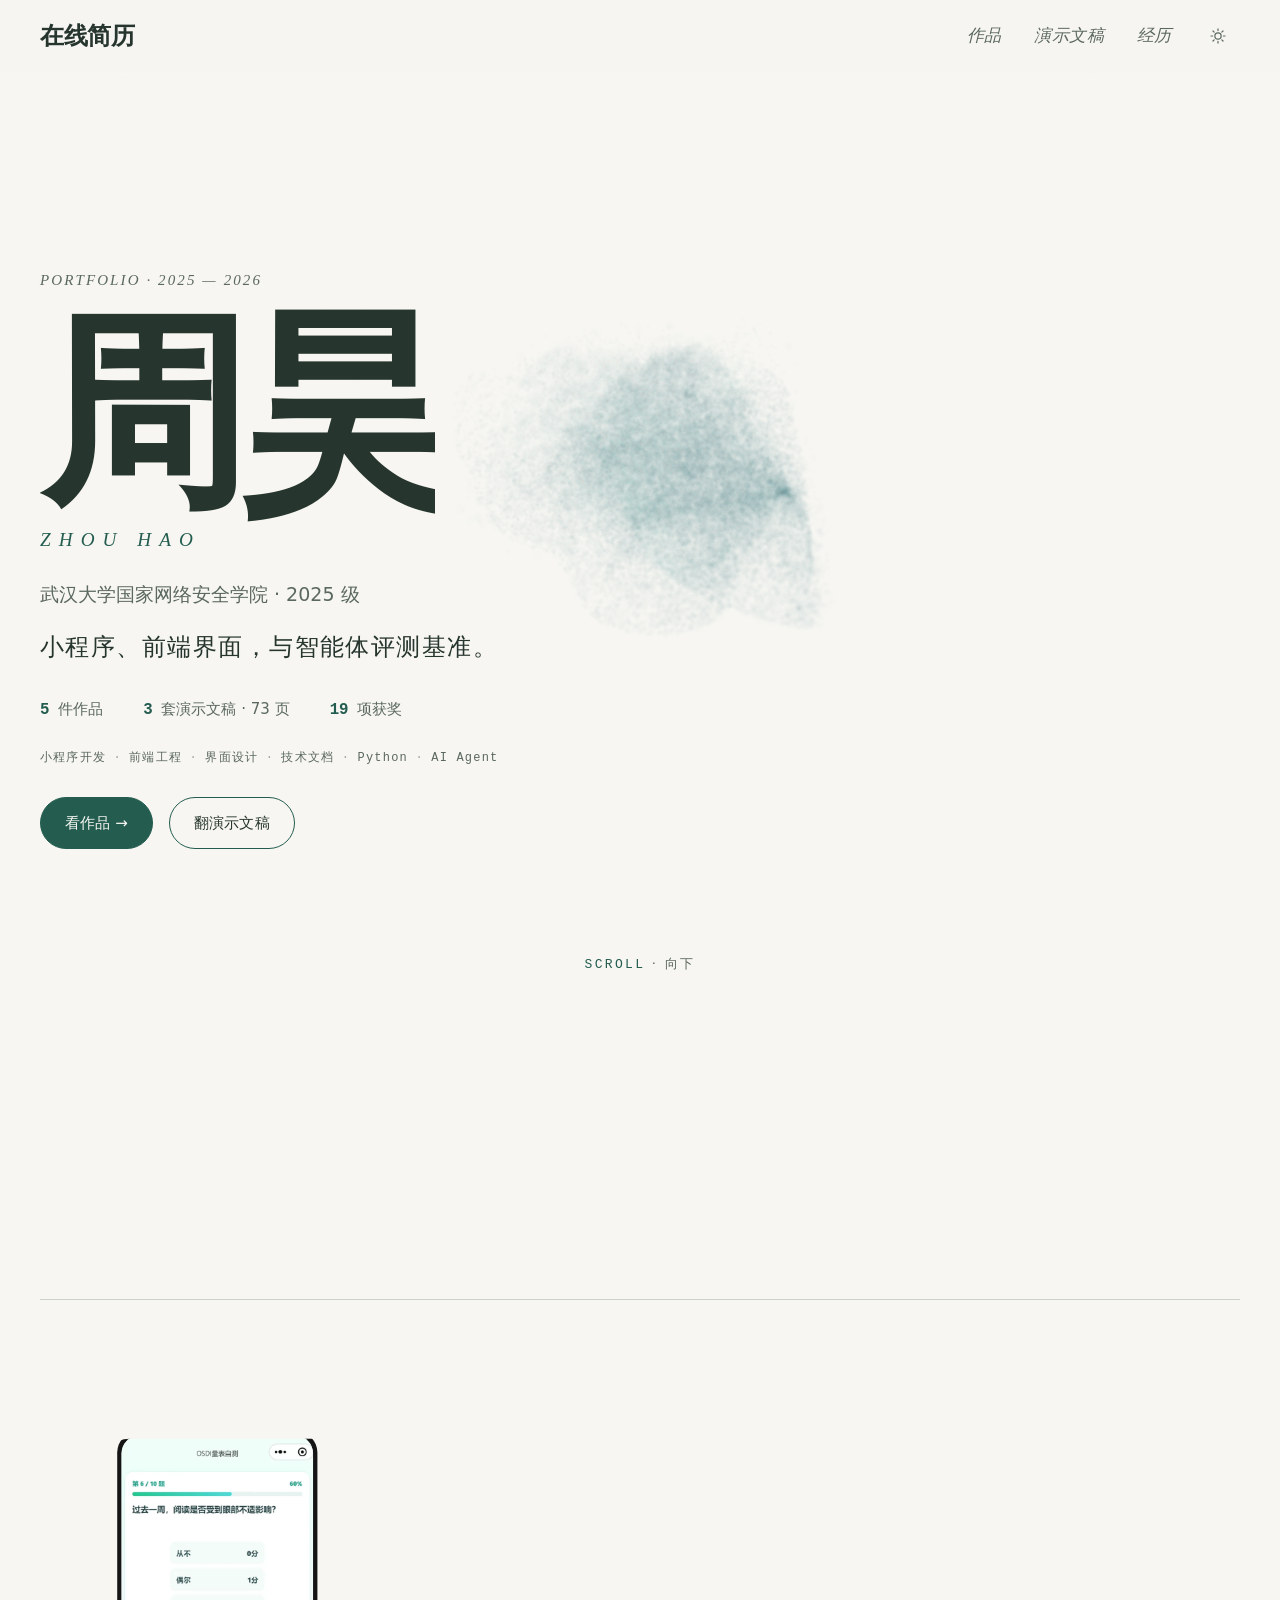
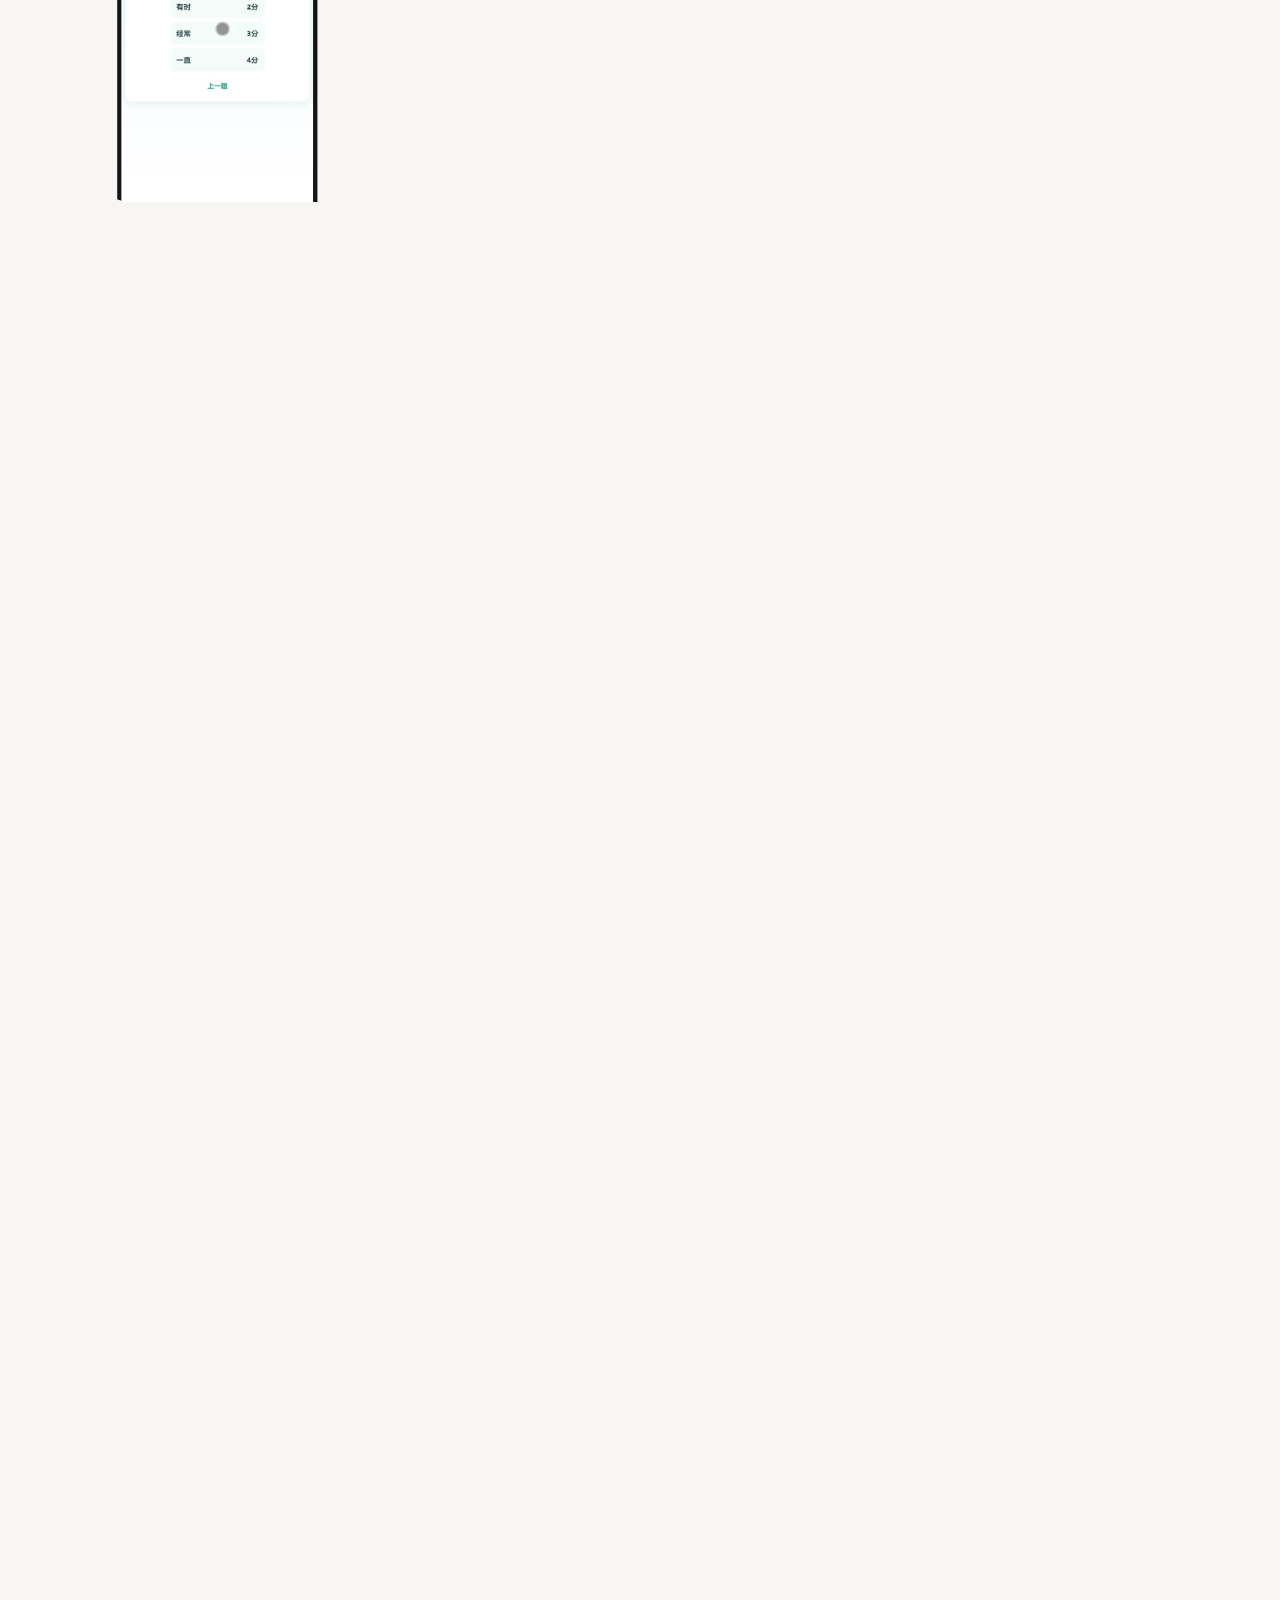
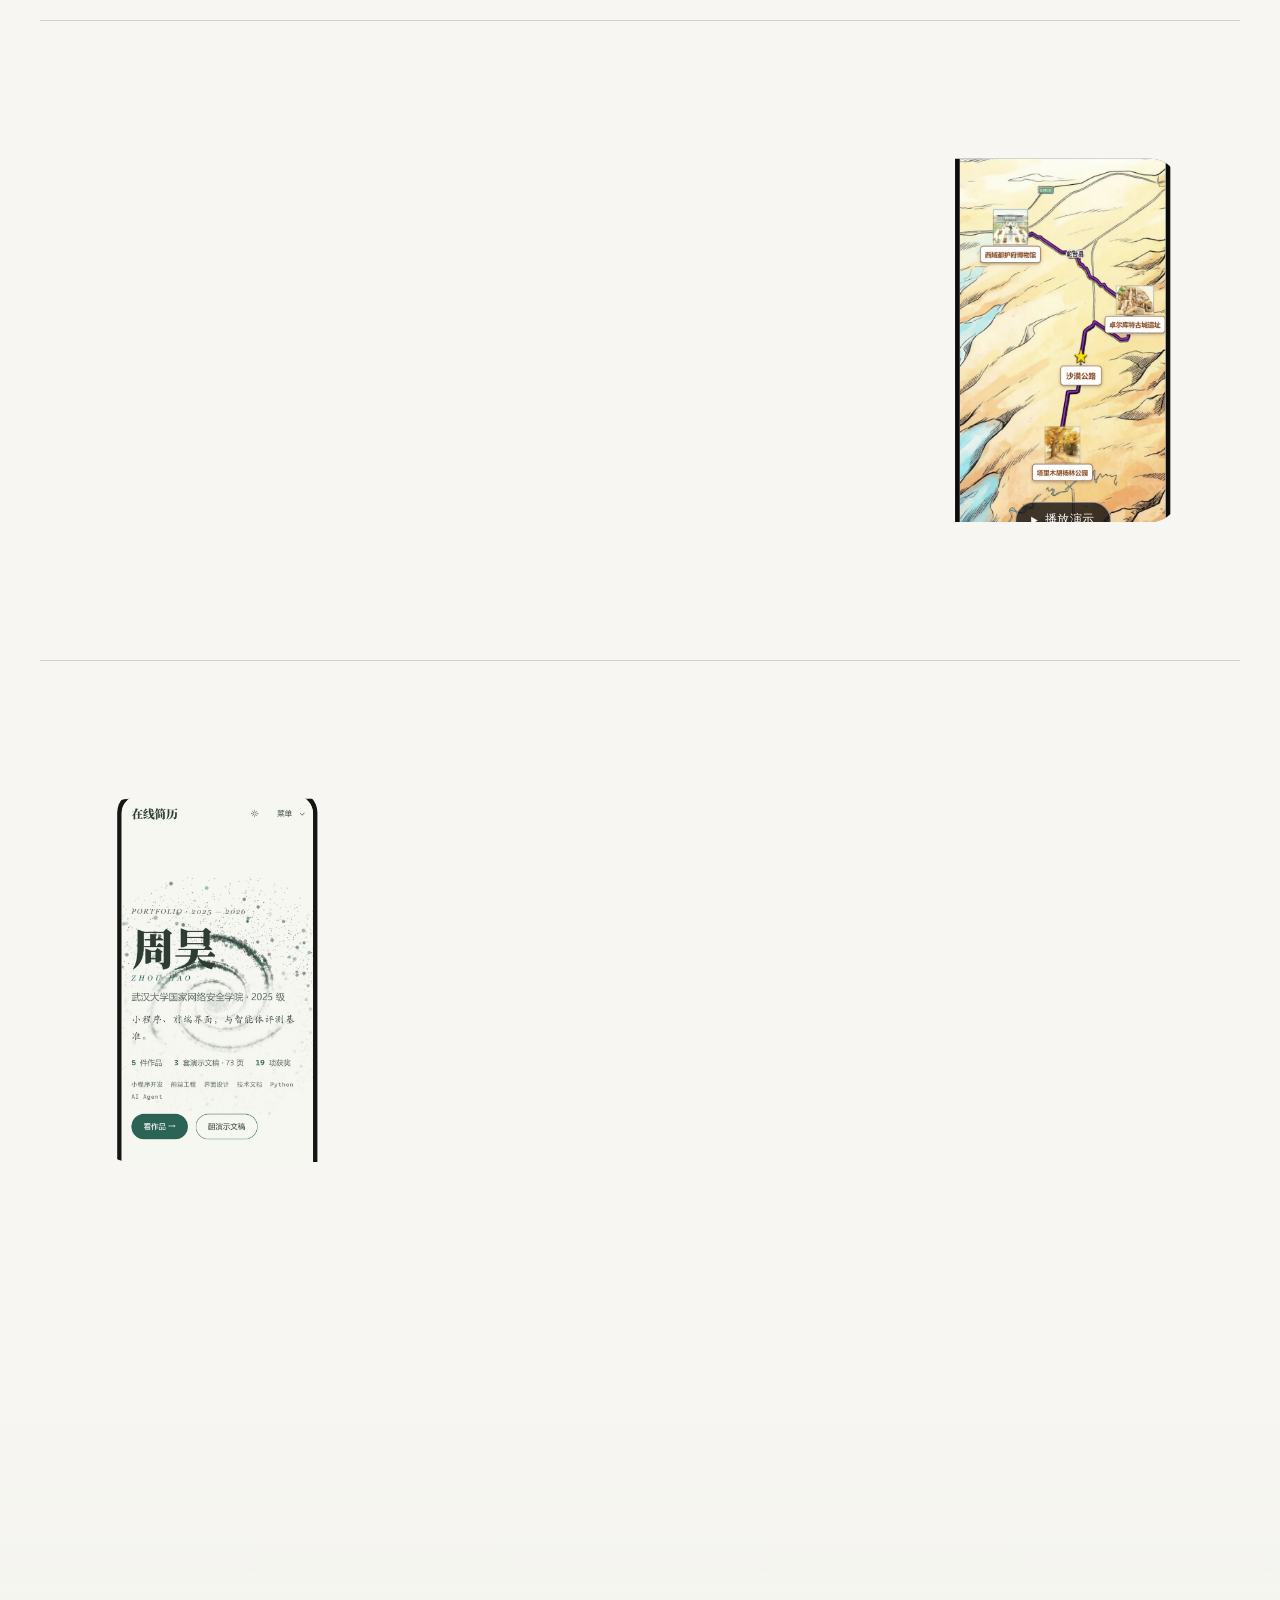
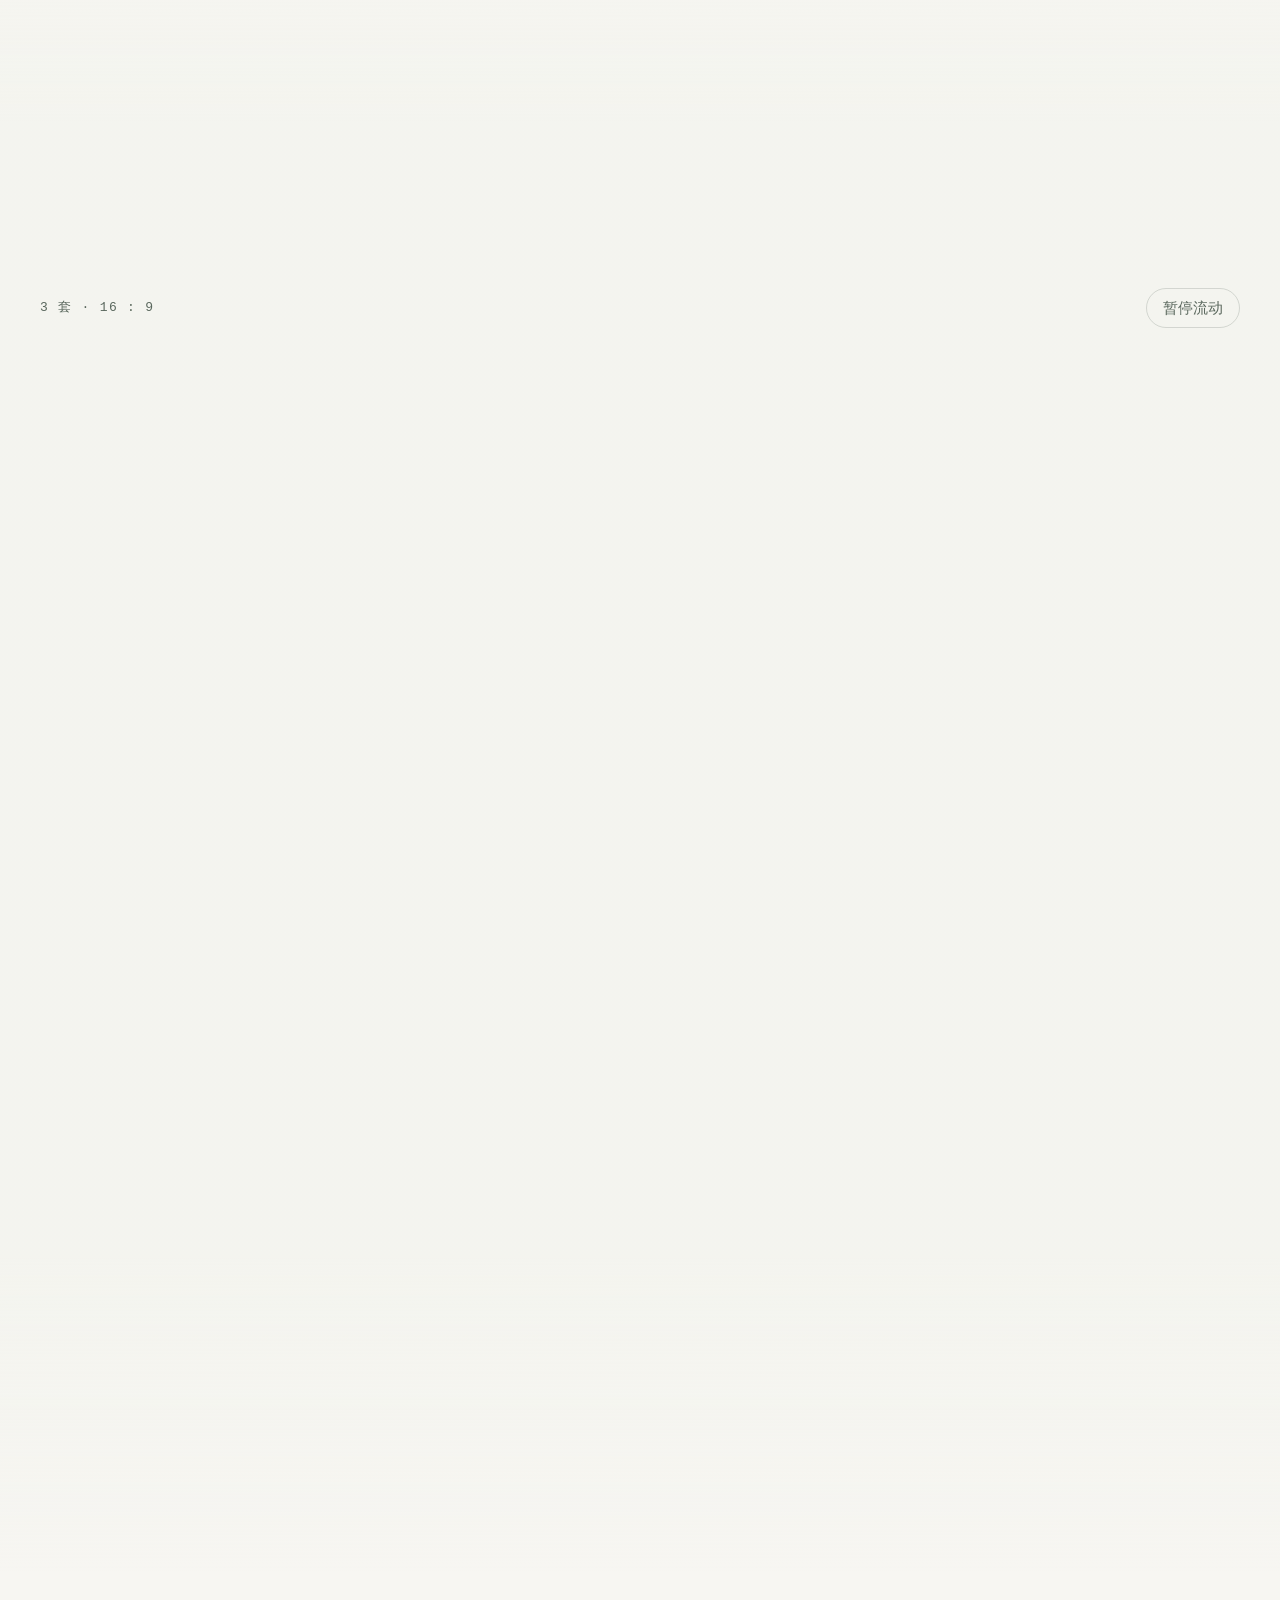
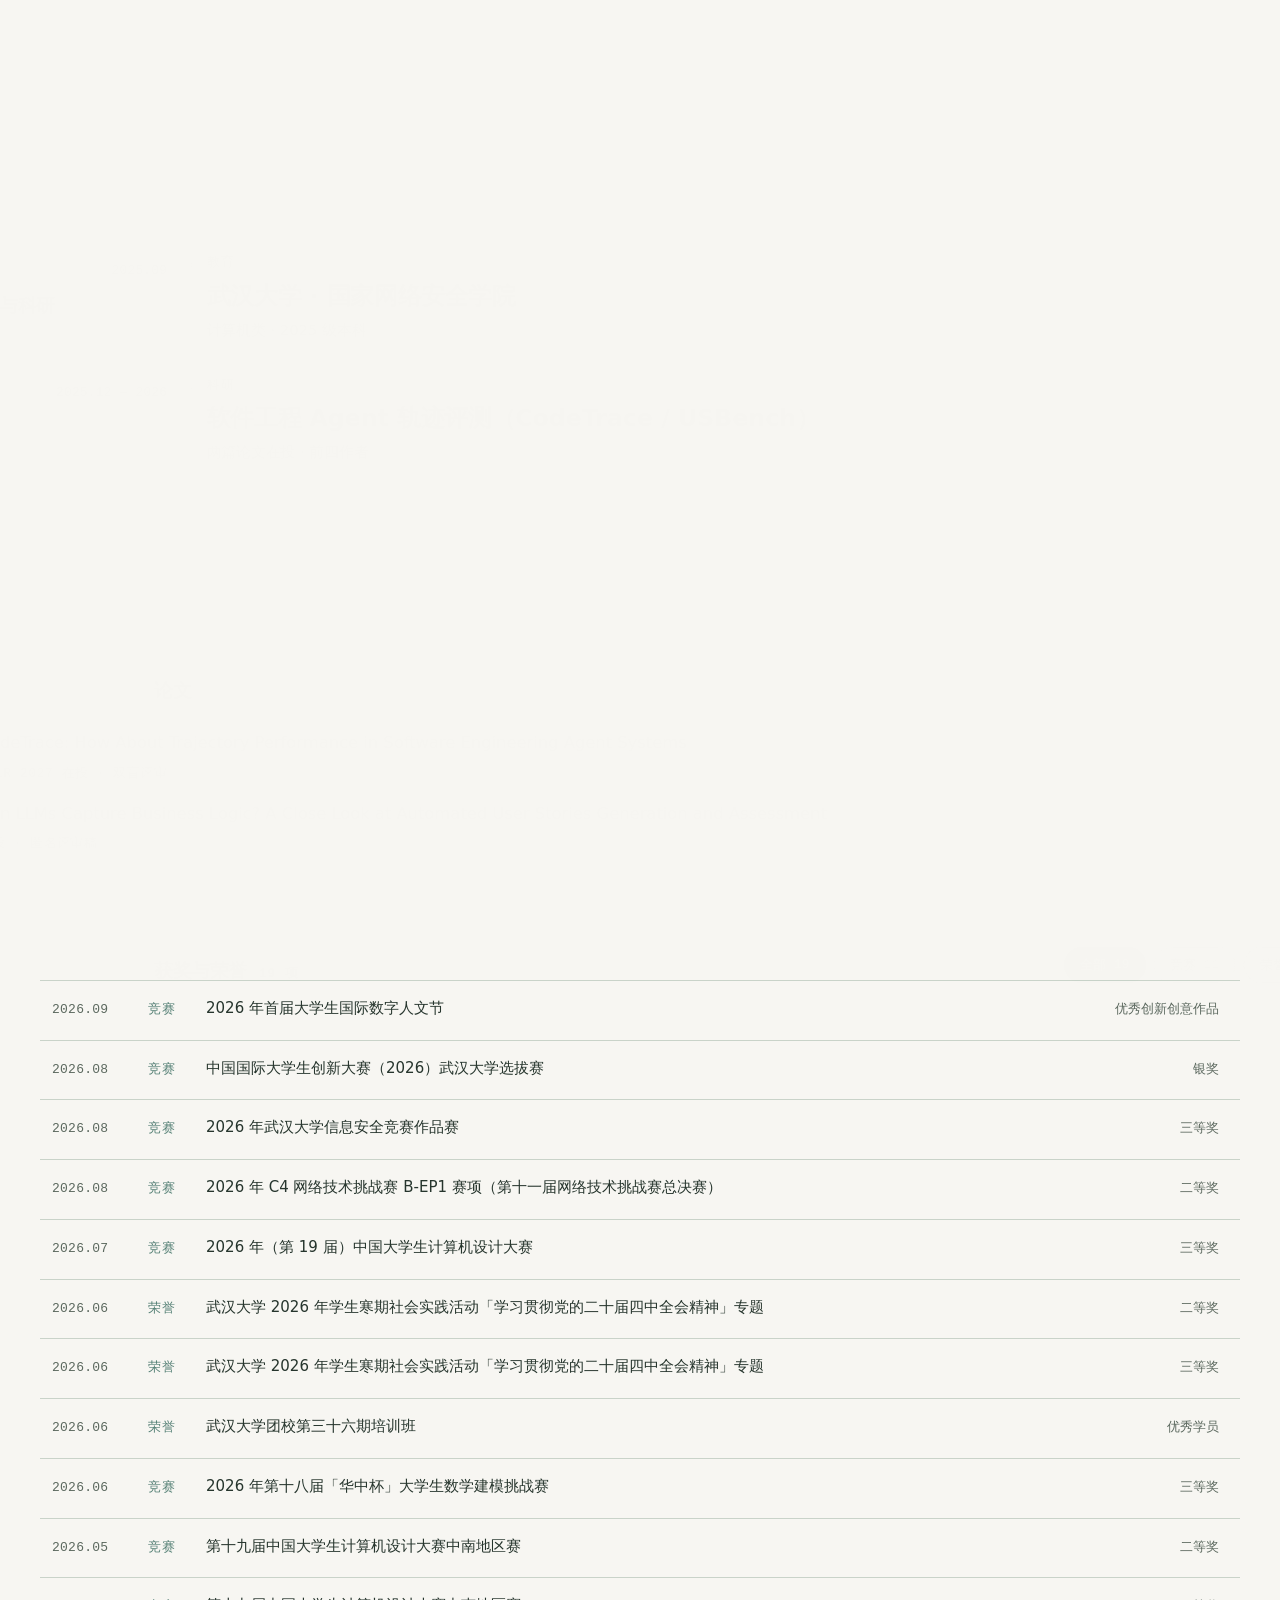
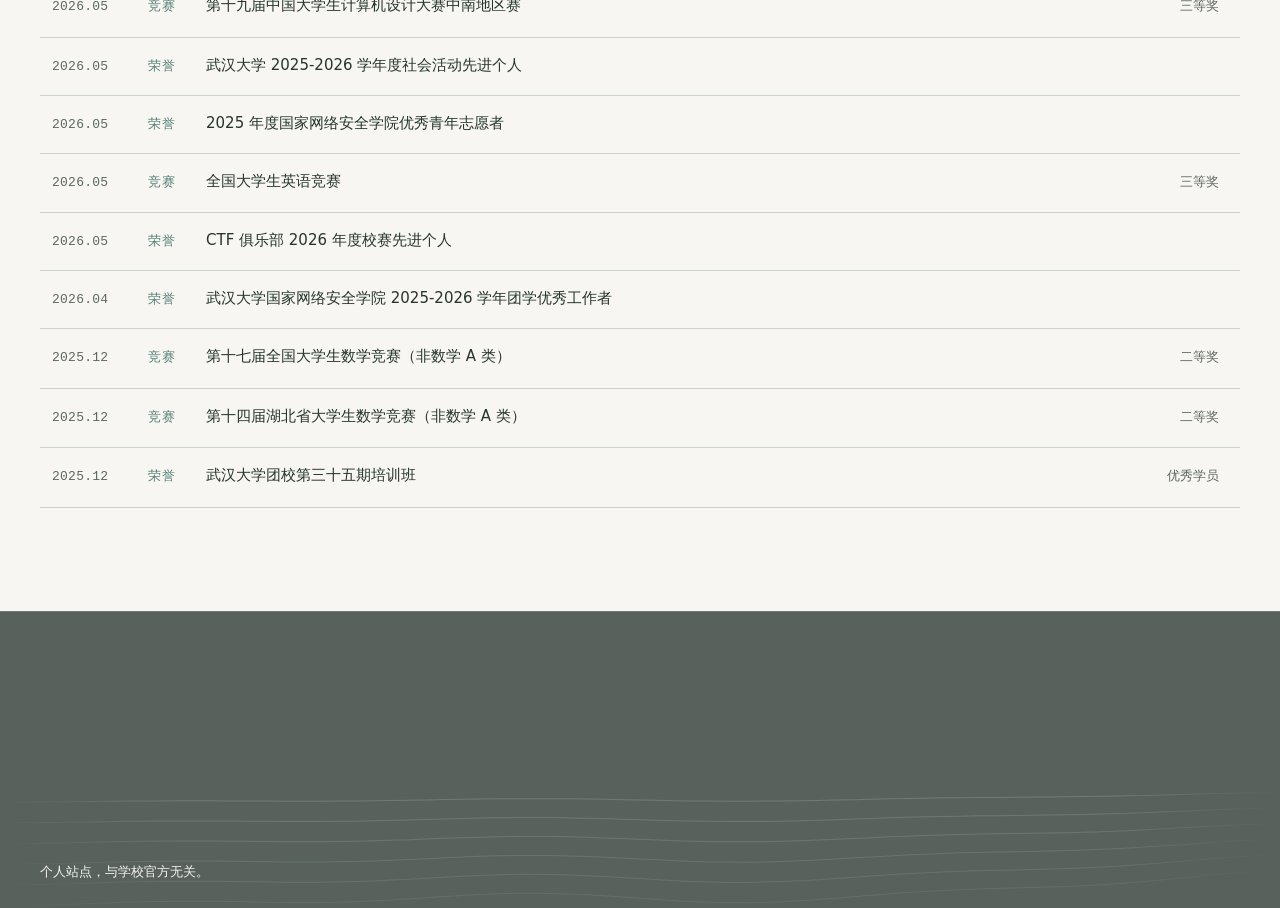
==== commit 6032c9d5: "部署 zhou-hao52.github.io" ====
--- a/index.html
+++ b/index.html
@@ -23,4 +23,4 @@
   try { if (!sessionStorage.getItem('portfolio:entered')) h.classList.add('gate'); } catch (e) {}
   setTimeout(function () { if (!h.hasAttribute('data-motion')) h.classList.remove('js', 'gate'); }, 4000);
 })(document, window);
-</script><link rel="icon" href="/favicon.svg?v=2" type="image/svg+xml"><link rel="stylesheet" href="/assets/index.CMNfP5cC.css"></head><body data-scene="home"><canvas id="scene" aria-hidden="true"></canvas><div class="curtain" aria-hidden="true"></div><div class="progress-bar" aria-hidden="true"></div><div class="gate-veil" role="status" aria-label="正在载入"><div class="gate-inner"><p class="gate-mark">周昊</p><p class="gate-line">武汉大学国家网络安全学院</p><div class="gate-bar" aria-hidden="true"><i></i></div><p class="gate-pct" aria-hidden="true"><span>0</span>%</p></div></div><a class="skip-link" href="#main">跳到正文</a><header class="site-header"><div class="wrap header-inner"><a class="brand" href="/" aria-label="在线简历 · 首页"><strong>在线简历</strong></a><div class="header-tools"><nav class="desktop-nav" aria-label="主导航"><a class="nav-link" href="#works">作品</a><a class="nav-link" href="#decks">演示文稿</a><a class="nav-link" href="#journey">经历</a></nav><button class="mode-toggle" type="button" data-mode-toggle aria-pressed="false" aria-label="深色模式" title="切换浅色 / 深色"><svg class="i-sun" viewBox="0 0 24 24" width="18" height="18" aria-hidden="true" fill="none" stroke="currentColor" stroke-width="1.6" stroke-linecap="round"><circle cx="12" cy="12" r="4.2"></circle><path d="M12 2.6v2.2M12 19.2v2.2M2.6 12h2.2M19.2 12h2.2M5.3 5.3l1.6 1.6M17.1 17.1l1.6 1.6M18.7 5.3l-1.6 1.6M6.9 17.1l-1.6 1.6"></path></svg><svg class="i-moon" viewBox="0 0 24 24" width="18" height="18" aria-hidden="true" fill="none" stroke="currentColor" stroke-width="1.6" stroke-linejoin="round"><path d="M20 14.4A8.4 8.4 0 0 1 9.6 4a8.4 8.4 0 1 0 10.4 10.4Z"></path></svg></button><details class="mobile-menu"><summary>菜单<span class="caret" aria-hidden="true"></span></summary><nav aria-label="移动导航"><a class="nav-link" href="#works">作品</a><a class="nav-link" href="#decks">演示文稿</a><a class="nav-link" href="#journey">经历</a></nav></details></div></div></header><main id="main"><section class="hero" id="top" aria-label="首屏" data-astro-cid-lcdefpme><div class="wrap hero-inner" data-astro-cid-lcdefpme><p class="eyebrow" data-hero data-astro-cid-lcdefpme>Portfolio · 2025 — 2026</p><h1 class="mega" data-astro-cid-lcdefpme><span class="mega-line" data-astro-cid-lcdefpme><span class="mega-name" data-astro-cid-lcdefpme>周昊</span></span><span class="mega-en" data-astro-cid-lcdefpme>ZHOU HAO</span></h1><p class="hero-lead" data-hero data-astro-cid-lcdefpme>武汉大学国家网络安全学院 · 2025 级</p><p class="hero-tagline" data-split data-hero data-astro-cid-lcdefpme>小程序、前端界面，与智能体评测基准。</p><ul class="hero-facts" data-hero data-astro-cid-lcdefpme><li data-astro-cid-lcdefpme><span class="mono" data-astro-cid-lcdefpme>5</span> 件作品</li><li data-astro-cid-lcdefpme><span class="mono" data-astro-cid-lcdefpme>3</span> 套演示文稿 · 73 页</li><li data-astro-cid-lcdefpme><span class="mono" data-astro-cid-lcdefpme>19</span> 项获奖</li></ul><p class="hero-stack mono" data-hero data-astro-cid-lcdefpme><span data-astro-cid-lcdefpme>小程序开发</span><span data-astro-cid-lcdefpme>前端工程</span><span data-astro-cid-lcdefpme>界面设计</span><span data-astro-cid-lcdefpme>技术文档</span><span data-astro-cid-lcdefpme>Python</span><span data-astro-cid-lcdefpme>AI Agent</span></p><div class="hero-actions" data-hero data-astro-cid-lcdefpme><a class="button primary" href="#works" data-magnet data-astro-cid-lcdefpme><span class="mag-in" data-astro-cid-lcdefpme>看作品 →</span></a><a class="button secondary" href="#decks" data-magnet data-astro-cid-lcdefpme><span class="mag-in" data-astro-cid-lcdefpme>翻演示文稿</span></a></div></div><p class="scroll-cue" data-hero aria-hidden="true" data-astro-cid-lcdefpme><span class="mono" data-astro-cid-lcdefpme>SCROLL</span> · 向下</p></section><section class="chapter" id="works" aria-labelledby="works-title" data-astro-cid-lcdefpme><div class="wrap" data-astro-cid-lcdefpme><header class="sec-head" data-astro-cid-lcdefpme><span class="idx" data-astro-cid-lcdefpme>02 / SELECTED WORKS</span><div data-astro-cid-lcdefpme><h2 id="works-title" data-split data-astro-cid-lcdefpme>项目<span class="accent" data-astro-cid-lcdefpme>实践</span></h2><p class="sec-lead" data-astro-cid-lcdefpme>四款微信小程序与一个在线简历站点，覆盖医疗、人文、文旅与前端工程。</p></div></header><div class="works-stage" data-astro-cid-lcdefpme><ol class="work-list" data-astro-cid-lcdefpme><li class="work-row" data-astro-cid-lcdefpme><div class="work-media" data-mask data-tilt data-astro-cid-lcdefpme><div class="phones" data-astro-cid-lcdefpme><div class="phone" data-phone data-astro-cid-lcdefpme><div class="scr" data-astro-cid-lcdefpme><video preload="none" playsinline muted loop data-poster="/video/ganyan.poster.webp" width="540" height="960" data-crop="top" aria-label="智诊干眼 演示视频" data-astro-cid-lcdefpme><source src="/video/ganyan.mp4" type="video/mp4" data-astro-cid-lcdefpme></video><button class="play" type="button" data-play data-astro-cid-lcdefpme><span class="tri" aria-hidden="true" data-astro-cid-lcdefpme></span>播放演示</button></div></div><div class="phone p2" aria-hidden="true" data-astro-cid-lcdefpme><div class="scr" data-astro-cid-lcdefpme><img src="/video/ganyan.poster-b.webp" alt="" width="540" height="960" loading="lazy" decoding="async" data-crop="top" data-astro-cid-lcdefpme></div></div></div></div><div class="work-body" data-astro-cid-lcdefpme><p class="work-num mono" data-astro-cid-lcdefpme>01 <span class="muted" data-astro-cid-lcdefpme>/ 05</span></p><h3 class="work-title" data-astro-cid-lcdefpme>智诊干眼<span class="en" data-astro-cid-lcdefpme>Dry Eye</span></h3><p class="work-sum" data-astro-cid-lcdefpme>面向干眼症自查的微信小程序：将临床量表拆成分步问答，答完生成评估报告与用眼建议。</p><dl class="work-meta" data-astro-cid-lcdefpme><div data-astro-cid-lcdefpme><dt data-astro-cid-lcdefpme>Year</dt><dd data-astro-cid-lcdefpme>2026</dd></div><div data-astro-cid-lcdefpme><dt data-astro-cid-lcdefpme>Role</dt><dd data-astro-cid-lcdefpme>小程序开发 · 界面设计</dd></div><div data-astro-cid-lcdefpme><dt data-astro-cid-lcdefpme>Status</dt><dd data-astro-cid-lcdefpme>未公开</dd></div></dl><ul class="work-tags" data-astro-cid-lcdefpme><li data-astro-cid-lcdefpme><span class="chip" data-astro-cid-lcdefpme>微信小程序</span></li><li data-astro-cid-lcdefpme><span class="chip" data-astro-cid-lcdefpme>WXML / WXSS</span></li><li data-astro-cid-lcdefpme><span class="chip" data-astro-cid-lcdefpme>AI 问诊</span></li></ul></div></li><li class="work-row" data-astro-cid-lcdefpme><div class="work-media" data-mask data-tilt data-astro-cid-lcdefpme><div class="phones" data-astro-cid-lcdefpme><div class="phone" data-phone data-astro-cid-lcdefpme><div class="scr" data-astro-cid-lcdefpme><video preload="none" playsinline muted loop data-poster="/video/konghou.poster.webp" width="540" height="960" data-crop="bottom" aria-label="诗乐共生 演示视频" data-astro-cid-lcdefpme><source src="/video/konghou.mp4" type="video/mp4" data-astro-cid-lcdefpme></video><button class="play" type="button" data-play data-astro-cid-lcdefpme><span class="tri" aria-hidden="true" data-astro-cid-lcdefpme></span>播放演示</button></div></div><div class="phone p2" aria-hidden="true" data-astro-cid-lcdefpme><div class="scr" data-astro-cid-lcdefpme><img src="/video/konghou.poster-b.webp" alt="" width="540" height="960" loading="lazy" decoding="async" data-crop="bottom" data-astro-cid-lcdefpme></div></div></div></div><div class="work-body" data-astro-cid-lcdefpme><p class="work-num mono" data-astro-cid-lcdefpme>02 <span class="muted" data-astro-cid-lcdefpme>/ 05</span></p><h3 class="work-title" data-astro-cid-lcdefpme>诗乐共生<span class="en" data-astro-cid-lcdefpme>Poetry &amp; Music</span></h3><p class="work-sum" data-astro-cid-lcdefpme>以《李凭箜篌引》为文本对象的数字人文小程序：全诗逐句注解、箜篌音色试听与配图，按阅读节奏分段呈现。</p><dl class="work-meta" data-astro-cid-lcdefpme><div data-astro-cid-lcdefpme><dt data-astro-cid-lcdefpme>Year</dt><dd data-astro-cid-lcdefpme>2026</dd></div><div data-astro-cid-lcdefpme><dt data-astro-cid-lcdefpme>Role</dt><dd data-astro-cid-lcdefpme>小程序开发 · 视觉设计</dd></div><div data-astro-cid-lcdefpme><dt data-astro-cid-lcdefpme>Status</dt><dd data-astro-cid-lcdefpme>未公开</dd></div></dl><ul class="work-tags" data-astro-cid-lcdefpme><li data-astro-cid-lcdefpme><span class="chip" data-astro-cid-lcdefpme>微信小程序</span></li><li data-astro-cid-lcdefpme><span class="chip" data-astro-cid-lcdefpme>WXML / WXSS</span></li><li data-astro-cid-lcdefpme><span class="chip" data-astro-cid-lcdefpme>音频与插画</span></li></ul></div></li><li class="work-row" data-astro-cid-lcdefpme><div class="work-media" data-mask data-tilt data-astro-cid-lcdefpme><div class="phones" data-astro-cid-lcdefpme><div class="phone" data-phone data-astro-cid-lcdefpme><div class="scr" data-astro-cid-lcdefpme><video preload="none" playsinline muted loop data-poster="/video/xiake.poster.webp" width="540" height="960" data-crop="bottom" aria-label="霞客同行 演示视频" data-astro-cid-lcdefpme><source src="/video/xiake.mp4" type="video/mp4" data-astro-cid-lcdefpme></video><button class="play" type="button" data-play data-astro-cid-lcdefpme><span class="tri" aria-hidden="true" data-astro-cid-lcdefpme></span>播放演示</button></div></div><div class="phone p2" aria-hidden="true" data-astro-cid-lcdefpme><div class="scr" data-astro-cid-lcdefpme><img src="/video/xiake.poster-b.webp" alt="" width="540" height="960" loading="lazy" decoding="async" data-crop="bottom" data-astro-cid-lcdefpme></div></div></div></div><div class="work-body" data-astro-cid-lcdefpme><p class="work-num mono" data-astro-cid-lcdefpme>03 <span class="muted" data-astro-cid-lcdefpme>/ 05</span></p><h3 class="work-title" data-astro-cid-lcdefpme>霞客同行<span class="en" data-astro-cid-lcdefpme>Xiake</span></h3><p class="work-sum" data-astro-cid-lcdefpme>徐霞客行迹的地图化整理：将游记中的地点与路线落到地图上，支持按行程浏览原文并记录到访。</p><dl class="work-meta" data-astro-cid-lcdefpme><div data-astro-cid-lcdefpme><dt data-astro-cid-lcdefpme>Year</dt><dd data-astro-cid-lcdefpme>2026</dd></div><div data-astro-cid-lcdefpme><dt data-astro-cid-lcdefpme>Role</dt><dd data-astro-cid-lcdefpme>小程序开发 · 地图与内容结构</dd></div><div data-astro-cid-lcdefpme><dt data-astro-cid-lcdefpme>Status</dt><dd data-astro-cid-lcdefpme>未公开</dd></div></dl><ul class="work-tags" data-astro-cid-lcdefpme><li data-astro-cid-lcdefpme><span class="chip" data-astro-cid-lcdefpme>微信小程序</span></li><li data-astro-cid-lcdefpme><span class="chip" data-astro-cid-lcdefpme>地图组件</span></li><li data-astro-cid-lcdefpme><span class="chip" data-astro-cid-lcdefpme>内容结构化</span></li></ul></div></li><li class="work-row" data-astro-cid-lcdefpme><div class="work-media" data-mask data-tilt data-astro-cid-lcdefpme><div class="phones" data-astro-cid-lcdefpme><div class="phone" data-phone data-astro-cid-lcdefpme><div class="scr" data-astro-cid-lcdefpme><video preload="none" playsinline muted loop data-poster="/video/luntai.poster.webp" width="540" height="960" data-crop="bottom" aria-label="丝路轮台 演示视频" data-astro-cid-lcdefpme><source src="/video/luntai.mp4" type="video/mp4" data-astro-cid-lcdefpme></video><button class="play" type="button" data-play data-astro-cid-lcdefpme><span class="tri" aria-hidden="true" data-astro-cid-lcdefpme></span>播放演示</button></div></div><div class="phone p2" aria-hidden="true" data-astro-cid-lcdefpme><div class="scr" data-astro-cid-lcdefpme><img src="/video/luntai.poster-b.webp" alt="" width="540" height="960" loading="lazy" decoding="async" data-crop="bottom" data-astro-cid-lcdefpme></div></div></div></div><div class="work-body" data-astro-cid-lcdefpme><p class="work-num mono" data-astro-cid-lcdefpme>04 <span class="muted" data-astro-cid-lcdefpme>/ 05</span></p><h3 class="work-title" data-astro-cid-lcdefpme>丝路轮台<span class="en" data-astro-cid-lcdefpme>Silk Road Luntai</span></h3><p class="work-sum" data-astro-cid-lcdefpme>胡杨林景区导览小程序：服务区、游览路线与本地物产收在同一个入口，按到访场景组织信息。</p><dl class="work-meta" data-astro-cid-lcdefpme><div data-astro-cid-lcdefpme><dt data-astro-cid-lcdefpme>Year</dt><dd data-astro-cid-lcdefpme>2026</dd></div><div data-astro-cid-lcdefpme><dt data-astro-cid-lcdefpme>Role</dt><dd data-astro-cid-lcdefpme>小程序开发 · 界面设计</dd></div><div data-astro-cid-lcdefpme><dt data-astro-cid-lcdefpme>Status</dt><dd data-astro-cid-lcdefpme>未公开</dd></div></dl><ul class="work-tags" data-astro-cid-lcdefpme><li data-astro-cid-lcdefpme><span class="chip" data-astro-cid-lcdefpme>微信小程序</span></li><li data-astro-cid-lcdefpme><span class="chip" data-astro-cid-lcdefpme>WXML / WXSS</span></li><li data-astro-cid-lcdefpme><span class="chip" data-astro-cid-lcdefpme>导览交互</span></li></ul></div></li><li class="work-row" data-astro-cid-lcdefpme><div class="work-media" data-mask data-tilt data-astro-cid-lcdefpme><div class="phones" data-astro-cid-lcdefpme><div class="phone" data-phone data-astro-cid-lcdefpme><div class="scr" data-astro-cid-lcdefpme><picture class="shot shot-dark" data-astro-cid-lcdefpme><source type="image/avif" srcset="/img/works/portfolio-dark-640.avif?v=2 640w, /img/works/portfolio-dark-1200.avif?v=2 1200w" sizes="(max-width:900px) min(60vw, 440px), 26vw" data-astro-cid-lcdefpme><img src="/img/works/portfolio-dark-1200.webp?v=2" alt="本站首屏截图（深色）" width="780" height="1688" loading="lazy" decoding="async" data-astro-cid-lcdefpme></picture><picture class="shot shot-light" aria-hidden="true" data-astro-cid-lcdefpme><source type="image/avif" srcset="/img/works/portfolio-light-640.avif?v=2 640w, /img/works/portfolio-light-1200.avif?v=2 1200w" sizes="(max-width:900px) min(60vw, 440px), 26vw" data-astro-cid-lcdefpme><img src="/img/works/portfolio-light-1200.webp?v=2" alt="" width="780" height="1688" loading="lazy" decoding="async" data-astro-cid-lcdefpme></picture></div></div><div class="phone p2" aria-hidden="true" data-astro-cid-lcdefpme><div class="scr" data-astro-cid-lcdefpme><picture data-astro-cid-lcdefpme><source type="image/avif" srcset="/img/works/portfolio-light-640.avif?v=2 640w, /img/works/portfolio-light-1200.avif?v=2 1200w" sizes="(max-width:900px) min(60vw, 440px), 26vw" data-astro-cid-lcdefpme><img src="/img/works/portfolio-light-1200.webp?v=2" alt="本站首屏截图（浅色）" width="780" height="1688" loading="lazy" decoding="async" data-astro-cid-lcdefpme></picture></div></div></div></div><div class="work-body" data-astro-cid-lcdefpme><p class="work-num mono" data-astro-cid-lcdefpme>05 <span class="muted" data-astro-cid-lcdefpme>/ 05</span></p><h3 class="work-title" data-astro-cid-lcdefpme>本站<span class="en" data-astro-cid-lcdefpme>This Site</span></h3><p class="work-sum" data-astro-cid-lcdefpme>个人在线简历站点：以 WebGL 粒子场为背景，滚动驱动章节形态，提供浅色与深色两套主题。</p><dl class="work-meta" data-astro-cid-lcdefpme><div data-astro-cid-lcdefpme><dt data-astro-cid-lcdefpme>Year</dt><dd data-astro-cid-lcdefpme>2026</dd></div><div data-astro-cid-lcdefpme><dt data-astro-cid-lcdefpme>Role</dt><dd data-astro-cid-lcdefpme>设计 · 开发</dd></div><div data-astro-cid-lcdefpme><dt data-astro-cid-lcdefpme>Status</dt><dd data-astro-cid-lcdefpme>已上线</dd></div></dl><ul class="work-tags" data-astro-cid-lcdefpme><li data-astro-cid-lcdefpme><span class="chip" data-astro-cid-lcdefpme>Astro</span></li><li data-astro-cid-lcdefpme><span class="chip" data-astro-cid-lcdefpme>three.js</span></li><li data-astro-cid-lcdefpme><span class="chip" data-astro-cid-lcdefpme>GSAP</span></li></ul></div></li></ol></div></div></section><section class="chapter chapter-tint" id="decks" aria-labelledby="decks-title" data-astro-cid-lcdefpme><div class="wrap" data-astro-cid-lcdefpme><header class="sec-head" data-astro-cid-lcdefpme><span class="idx" data-astro-cid-lcdefpme>03 / DECKS</span><div data-astro-cid-lcdefpme><h2 id="decks-title" data-split data-astro-cid-lcdefpme>演示<span class="accent" data-astro-cid-lcdefpme>文稿</span></h2><p class="sec-lead" data-astro-cid-lcdefpme>竞赛答辩、项目申报与课程展示，三套共 73 页。</p></div></header></div><div class="mq-toolbar" data-astro-cid-fxy4fcd3><div class="wrap" data-astro-cid-fxy4fcd3><p class="mq-total mono" data-astro-cid-fxy4fcd3>3 套 · 16 : 9</p><button class="mq-pause" type="button" data-mq-pause aria-pressed="false" data-astro-cid-fxy4fcd3>暂停流动</button></div></div><div class="deck-marquee" data-marquee data-astro-cid-fxy4fcd3><div class="mq-row" data-dir="fwd" style="--n:17" data-astro-cid-fxy4fcd3><div class="mq-label" data-astro-cid-fxy4fcd3><div class="wrap" data-astro-cid-fxy4fcd3><span class="mq-title" data-astro-cid-fxy4fcd3>榫卯花都 华韵巡寰</span><span class="mq-en" data-astro-cid-fxy4fcd3>Sunmao</span><span class="mq-count mono" data-astro-cid-fxy4fcd3>17 页</span></div></div><ul class="mq-track" role="list" data-astro-cid-fxy4fcd3><li class="mq-card" data-astro-cid-fxy4fcd3><img src="/decks/sunmao/t/01.webp" alt="榫卯花都 华韵巡寰 第 1 页" width="480" height="270" loading="lazy" decoding="async" fetchpriority="auto" data-astro-cid-fxy4fcd3></li><li class="mq-card" data-astro-cid-fxy4fcd3><img src="/decks/sunmao/t/02.webp" alt="榫卯花都 华韵巡寰 第 2 页" width="480" height="270" loading="lazy" decoding="async" fetchpriority="auto" data-astro-cid-fxy4fcd3></li><li class="mq-card" data-astro-cid-fxy4fcd3><img src="/decks/sunmao/t/03.webp" alt="榫卯花都 华韵巡寰 第 3 页" width="480" height="270" loading="lazy" decoding="async" fetchpriority="auto" data-astro-cid-fxy4fcd3></li><li class="mq-card" data-astro-cid-fxy4fcd3><img src="/decks/sunmao/t/04.webp" alt="榫卯花都 华韵巡寰 第 4 页" width="480" height="270" loading="lazy" decoding="async" fetchpriority="auto" data-astro-cid-fxy4fcd3></li><li class="mq-card" data-astro-cid-fxy4fcd3><img src="/decks/sunmao/t/05.webp" alt="榫卯花都 华韵巡寰 第 5 页" width="480" height="270" loading="lazy" decoding="async" fetchpriority="auto" data-astro-cid-fxy4fcd3></li><li class="mq-card" data-astro-cid-fxy4fcd3><img src="/decks/sunmao/t/06.webp" alt="榫卯花都 华韵巡寰 第 6 页" width="480" height="270" loading="lazy" decoding="async" fetchpriority="auto" data-astro-cid-fxy4fcd3></li><li class="mq-card" data-astro-cid-fxy4fcd3><img src="/decks/sunmao/t/07.webp" alt="榫卯花都 华韵巡寰 第 7 页" width="480" height="270" loading="lazy" decoding="async" fetchpriority="auto" data-astro-cid-fxy4fcd3></li><li class="mq-card" data-astro-cid-fxy4fcd3><img src="/decks/sunmao/t/08.webp" alt="榫卯花都 华韵巡寰 第 8 页" width="480" height="270" loading="lazy" decoding="async" fetchpriority="auto" data-astro-cid-fxy4fcd3></li><li class="mq-card" data-astro-cid-fxy4fcd3><img src="/decks/sunmao/t/09.webp" alt="榫卯花都 华韵巡寰 第 9 页" width="480" height="270" loading="lazy" decoding="async" fetchpriority="auto" data-astro-cid-fxy4fcd3></li><li class="mq-card" data-astro-cid-fxy4fcd3><img src="/decks/sunmao/t/10.webp" alt="榫卯花都 华韵巡寰 第 10 页" width="480" height="270" loading="lazy" decoding="async" fetchpriority="auto" data-astro-cid-fxy4fcd3></li><li class="mq-card" data-astro-cid-fxy4fcd3><img src="/decks/sunmao/t/11.webp" alt="榫卯花都 华韵巡寰 第 11 页" width="480" height="270" loading="lazy" decoding="async" fetchpriority="auto" data-astro-cid-fxy4fcd3></li><li class="mq-card" data-astro-cid-fxy4fcd3><img src="/decks/sunmao/t/12.webp" alt="榫卯花都 华韵巡寰 第 12 页" width="480" height="270" loading="lazy" decoding="async" fetchpriority="auto" data-astro-cid-fxy4fcd3></li><li class="mq-card" data-astro-cid-fxy4fcd3><img src="/decks/sunmao/t/13.webp" alt="榫卯花都 华韵巡寰 第 13 页" width="480" height="270" loading="lazy" decoding="async" fetchpriority="auto" data-astro-cid-fxy4fcd3></li><li class="mq-card" data-astro-cid-fxy4fcd3><img src="/decks/sunmao/t/14.webp" alt="榫卯花都 华韵巡寰 第 14 页" width="480" height="270" loading="lazy" decoding="async" fetchpriority="auto" data-astro-cid-fxy4fcd3></li><li class="mq-card" data-astro-cid-fxy4fcd3><img src="/decks/sunmao/t/15.webp" alt="榫卯花都 华韵巡寰 第 15 页" width="480" height="270" loading="lazy" decoding="async" fetchpriority="auto" data-astro-cid-fxy4fcd3></li><li class="mq-card" data-astro-cid-fxy4fcd3><img src="/decks/sunmao/t/16.webp" alt="榫卯花都 华韵巡寰 第 16 页" width="480" height="270" loading="lazy" decoding="async" fetchpriority="auto" data-astro-cid-fxy4fcd3></li><li class="mq-card" data-astro-cid-fxy4fcd3><img src="/decks/sunmao/t/17.webp" alt="榫卯花都 华韵巡寰 第 17 页" width="480" height="270" loading="lazy" decoding="async" fetchpriority="auto" data-astro-cid-fxy4fcd3></li><li class="mq-card" aria-hidden="true" data-astro-cid-fxy4fcd3><img src="/decks/sunmao/t/01.webp" alt width="480" height="270" loading="lazy" decoding="async" fetchpriority="low" data-astro-cid-fxy4fcd3></li><li class="mq-card" aria-hidden="true" data-astro-cid-fxy4fcd3><img src="/decks/sunmao/t/02.webp" alt width="480" height="270" loading="lazy" decoding="async" fetchpriority="low" data-astro-cid-fxy4fcd3></li><li class="mq-card" aria-hidden="true" data-astro-cid-fxy4fcd3><img src="/decks/sunmao/t/03.webp" alt width="480" height="270" loading="lazy" decoding="async" fetchpriority="low" data-astro-cid-fxy4fcd3></li><li class="mq-card" aria-hidden="true" data-astro-cid-fxy4fcd3><img src="/decks/sunmao/t/04.webp" alt width="480" height="270" loading="lazy" decoding="async" fetchpriority="low" data-astro-cid-fxy4fcd3></li><li class="mq-card" aria-hidden="true" data-astro-cid-fxy4fcd3><img src="/decks/sunmao/t/05.webp" alt width="480" height="270" loading="lazy" decoding="async" fetchpriority="low" data-astro-cid-fxy4fcd3></li><li class="mq-card" aria-hidden="true" data-astro-cid-fxy4fcd3><img src="/decks/sunmao/t/06.webp" alt width="480" height="270" loading="lazy" decoding="async" fetchpriority="low" data-astro-cid-fxy4fcd3></li><li class="mq-card" aria-hidden="true" data-astro-cid-fxy4fcd3><img src="/decks/sunmao/t/07.webp" alt width="480" height="270" loading="lazy" decoding="async" fetchpriority="low" data-astro-cid-fxy4fcd3></li><li class="mq-card" aria-hidden="true" data-astro-cid-fxy4fcd3><img src="/decks/sunmao/t/08.webp" alt width="480" height="270" loading="lazy" decoding="async" fetchpriority="low" data-astro-cid-fxy4fcd3></li><li class="mq-card" aria-hidden="true" data-astro-cid-fxy4fcd3><img src="/decks/sunmao/t/09.webp" alt width="480" height="270" loading="lazy" decoding="async" fetchpriority="low" data-astro-cid-fxy4fcd3></li><li class="mq-card" aria-hidden="true" data-astro-cid-fxy4fcd3><img src="/decks/sunmao/t/10.webp" alt width="480" height="270" loading="lazy" decoding="async" fetchpriority="low" data-astro-cid-fxy4fcd3></li><li class="mq-card" aria-hidden="true" data-astro-cid-fxy4fcd3><img src="/decks/sunmao/t/11.webp" alt width="480" height="270" loading="lazy" decoding="async" fetchpriority="low" data-astro-cid-fxy4fcd3></li><li class="mq-card" aria-hidden="true" data-astro-cid-fxy4fcd3><img src="/decks/sunmao/t/12.webp" alt width="480" height="270" loading="lazy" decoding="async" fetchpriority="low" data-astro-cid-fxy4fcd3></li><li class="mq-card" aria-hidden="true" data-astro-cid-fxy4fcd3><img src="/decks/sunmao/t/13.webp" alt width="480" height="270" loading="lazy" decoding="async" fetchpriority="low" data-astro-cid-fxy4fcd3></li><li class="mq-card" aria-hidden="true" data-astro-cid-fxy4fcd3><img src="/decks/sunmao/t/14.webp" alt width="480" height="270" loading="lazy" decoding="async" fetchpriority="low" data-astro-cid-fxy4fcd3></li><li class="mq-card" aria-hidden="true" data-astro-cid-fxy4fcd3><img src="/decks/sunmao/t/15.webp" alt width="480" height="270" loading="lazy" decoding="async" fetchpriority="low" data-astro-cid-fxy4fcd3></li><li class="mq-card" aria-hidden="true" data-astro-cid-fxy4fcd3><img src="/decks/sunmao/t/16.webp" alt width="480" height="270" loading="lazy" decoding="async" fetchpriority="low" data-astro-cid-fxy4fcd3></li><li class="mq-card" aria-hidden="true" data-astro-cid-fxy4fcd3><img src="/decks/sunmao/t/17.webp" alt width="480" height="270" loading="lazy" decoding="async" fetchpriority="low" data-astro-cid-fxy4fcd3></li></ul></div><div class="mq-row" data-dir="rev" style="--n:19" data-astro-cid-fxy4fcd3><div class="mq-label" data-astro-cid-fxy4fcd3><div class="wrap" data-astro-cid-fxy4fcd3><span class="mq-title" data-astro-cid-fxy4fcd3>IntentClaw</span><span class="mq-en" data-astro-cid-fxy4fcd3>Intent-Driven Network</span><span class="mq-count mono" data-astro-cid-fxy4fcd3>19 页</span></div></div><ul class="mq-track" role="list" data-astro-cid-fxy4fcd3><li class="mq-card" data-astro-cid-fxy4fcd3><img src="/decks/intentclaw/t/01.webp" alt="IntentClaw 第 1 页" width="480" height="270" loading="lazy" decoding="async" fetchpriority="auto" data-astro-cid-fxy4fcd3></li><li class="mq-card" data-astro-cid-fxy4fcd3><img src="/decks/intentclaw/t/02.webp" alt="IntentClaw 第 2 页" width="480" height="270" loading="lazy" decoding="async" fetchpriority="auto" data-astro-cid-fxy4fcd3></li><li class="mq-card" data-astro-cid-fxy4fcd3><img src="/decks/intentclaw/t/03.webp" alt="IntentClaw 第 3 页" width="480" height="270" loading="lazy" decoding="async" fetchpriority="auto" data-astro-cid-fxy4fcd3></li><li class="mq-card" data-astro-cid-fxy4fcd3><img src="/decks/intentclaw/t/04.webp" alt="IntentClaw 第 4 页" width="480" height="270" loading="lazy" decoding="async" fetchpriority="auto" data-astro-cid-fxy4fcd3></li><li class="mq-card" data-astro-cid-fxy4fcd3><img src="/decks/intentclaw/t/05.webp" alt="IntentClaw 第 5 页" width="480" height="270" loading="lazy" decoding="async" fetchpriority="auto" data-astro-cid-fxy4fcd3></li><li class="mq-card" data-astro-cid-fxy4fcd3><img src="/decks/intentclaw/t/06.webp" alt="IntentClaw 第 6 页" width="480" height="270" loading="lazy" decoding="async" fetchpriority="auto" data-astro-cid-fxy4fcd3></li><li class="mq-card" data-astro-cid-fxy4fcd3><img src="/decks/intentclaw/t/07.webp" alt="IntentClaw 第 7 页" width="480" height="270" loading="lazy" decoding="async" fetchpriority="auto" data-astro-cid-fxy4fcd3></li><li class="mq-card" data-astro-cid-fxy4fcd3><img src="/decks/intentclaw/t/08.webp" alt="IntentClaw 第 8 页" width="480" height="270" loading="lazy" decoding="async" fetchpriority="auto" data-astro-cid-fxy4fcd3></li><li class="mq-card" data-astro-cid-fxy4fcd3><img src="/decks/intentclaw/t/09.webp" alt="IntentClaw 第 9 页" width="480" height="270" loading="lazy" decoding="async" fetchpriority="auto" data-astro-cid-fxy4fcd3></li><li class="mq-card" data-astro-cid-fxy4fcd3><img src="/decks/intentclaw/t/10.webp" alt="IntentClaw 第 10 页" width="480" height="270" loading="lazy" decoding="async" fetchpriority="auto" data-astro-cid-fxy4fcd3></li><li class="mq-card" data-astro-cid-fxy4fcd3><img src="/decks/intentclaw/t/11.webp" alt="IntentClaw 第 11 页" width="480" height="270" loading="lazy" decoding="async" fetchpriority="auto" data-astro-cid-fxy4fcd3></li><li class="mq-card" data-astro-cid-fxy4fcd3><img src="/decks/intentclaw/t/12.webp" alt="IntentClaw 第 12 页" width="480" height="270" loading="lazy" decoding="async" fetchpriority="auto" data-astro-cid-fxy4fcd3></li><li class="mq-card" data-astro-cid-fxy4fcd3><img src="/decks/intentclaw/t/13.webp" alt="IntentClaw 第 13 页" width="480" height="270" loading="lazy" decoding="async" fetchpriority="auto" data-astro-cid-fxy4fcd3></li><li class="mq-card" data-astro-cid-fxy4fcd3><img src="/decks/intentclaw/t/14.webp" alt="IntentClaw 第 14 页" width="480" height="270" loading="lazy" decoding="async" fetchpriority="auto" data-astro-cid-fxy4fcd3></li><li class="mq-card" data-astro-cid-fxy4fcd3><img src="/decks/intentclaw/t/15.webp" alt="IntentClaw 第 15 页" width="480" height="270" loading="lazy" decoding="async" fetchpriority="auto" data-astro-cid-fxy4fcd3></li><li class="mq-card" data-astro-cid-fxy4fcd3><img src="/decks/intentclaw/t/16.webp" alt="IntentClaw 第 16 页" width="480" height="270" loading="lazy" decoding="async" fetchpriority="auto" data-astro-cid-fxy4fcd3></li><li class="mq-card" data-astro-cid-fxy4fcd3><img src="/decks/intentclaw/t/17.webp" alt="IntentClaw 第 17 页" width="480" height="270" loading="lazy" decoding="async" fetchpriority="auto" data-astro-cid-fxy4fcd3></li><li class="mq-card" data-astro-cid-fxy4fcd3><img src="/decks/intentclaw/t/18.webp" alt="IntentClaw 第 18 页" width="480" height="270" loading="lazy" decoding="async" fetchpriority="auto" data-astro-cid-fxy4fcd3></li><li class="mq-card" data-astro-cid-fxy4fcd3><img src="/decks/intentclaw/t/19.webp" alt="IntentClaw 第 19 页" width="480" height="270" loading="lazy" decoding="async" fetchpriority="auto" data-astro-cid-fxy4fcd3></li><li class="mq-card" aria-hidden="true" data-astro-cid-fxy4fcd3><img src="/decks/intentclaw/t/01.webp" alt width="480" height="270" loading="lazy" decoding="async" fetchpriority="low" data-astro-cid-fxy4fcd3></li><li class="mq-card" aria-hidden="true" data-astro-cid-fxy4fcd3><img src="/decks/intentclaw/t/02.webp" alt width="480" height="270" loading="lazy" decoding="async" fetchpriority="low" data-astro-cid-fxy4fcd3></li><li class="mq-card" aria-hidden="true" data-astro-cid-fxy4fcd3><img src="/decks/intentclaw/t/03.webp" alt width="480" height="270" loading="lazy" decoding="async" fetchpriority="low" data-astro-cid-fxy4fcd3></li><li class="mq-card" aria-hidden="true" data-astro-cid-fxy4fcd3><img src="/decks/intentclaw/t/04.webp" alt width="480" height="270" loading="lazy" decoding="async" fetchpriority="low" data-astro-cid-fxy4fcd3></li><li class="mq-card" aria-hidden="true" data-astro-cid-fxy4fcd3><img src="/decks/intentclaw/t/05.webp" alt width="480" height="270" loading="lazy" decoding="async" fetchpriority="low" data-astro-cid-fxy4fcd3></li><li class="mq-card" aria-hidden="true" data-astro-cid-fxy4fcd3><img src="/decks/intentclaw/t/06.webp" alt width="480" height="270" loading="lazy" decoding="async" fetchpriority="low" data-astro-cid-fxy4fcd3></li><li class="mq-card" aria-hidden="true" data-astro-cid-fxy4fcd3><img src="/decks/intentclaw/t/07.webp" alt width="480" height="270" loading="lazy" decoding="async" fetchpriority="low" data-astro-cid-fxy4fcd3></li><li class="mq-card" aria-hidden="true" data-astro-cid-fxy4fcd3><img src="/decks/intentclaw/t/08.webp" alt width="480" height="270" loading="lazy" decoding="async" fetchpriority="low" data-astro-cid-fxy4fcd3></li><li class="mq-card" aria-hidden="true" data-astro-cid-fxy4fcd3><img src="/decks/intentclaw/t/09.webp" alt width="480" height="270" loading="lazy" decoding="async" fetchpriority="low" data-astro-cid-fxy4fcd3></li><li class="mq-card" aria-hidden="true" data-astro-cid-fxy4fcd3><img src="/decks/intentclaw/t/10.webp" alt width="480" height="270" loading="lazy" decoding="async" fetchpriority="low" data-astro-cid-fxy4fcd3></li><li class="mq-card" aria-hidden="true" data-astro-cid-fxy4fcd3><img src="/decks/intentclaw/t/11.webp" alt width="480" height="270" loading="lazy" decoding="async" fetchpriority="low" data-astro-cid-fxy4fcd3></li><li class="mq-card" aria-hidden="true" data-astro-cid-fxy4fcd3><img src="/decks/intentclaw/t/12.webp" alt width="480" height="270" loading="lazy" decoding="async" fetchpriority="low" data-astro-cid-fxy4fcd3></li><li class="mq-card" aria-hidden="true" data-astro-cid-fxy4fcd3><img src="/decks/intentclaw/t/13.webp" alt width="480" height="270" loading="lazy" decoding="async" fetchpriority="low" data-astro-cid-fxy4fcd3></li><li class="mq-card" aria-hidden="true" data-astro-cid-fxy4fcd3><img src="/decks/intentclaw/t/14.webp" alt width="480" height="270" loading="lazy" decoding="async" fetchpriority="low" data-astro-cid-fxy4fcd3></li><li class="mq-card" aria-hidden="true" data-astro-cid-fxy4fcd3><img src="/decks/intentclaw/t/15.webp" alt width="480" height="270" loading="lazy" decoding="async" fetchpriority="low" data-astro-cid-fxy4fcd3></li><li class="mq-card" aria-hidden="true" data-astro-cid-fxy4fcd3><img src="/decks/intentclaw/t/16.webp" alt width="480" height="270" loading="lazy" decoding="async" fetchpriority="low" data-astro-cid-fxy4fcd3></li><li class="mq-card" aria-hidden="true" data-astro-cid-fxy4fcd3><img src="/decks/intentclaw/t/17.webp" alt width="480" height="270" loading="lazy" decoding="async" fetchpriority="low" data-astro-cid-fxy4fcd3></li><li class="mq-card" aria-hidden="true" data-astro-cid-fxy4fcd3><img src="/decks/intentclaw/t/18.webp" alt width="480" height="270" loading="lazy" decoding="async" fetchpriority="low" data-astro-cid-fxy4fcd3></li><li class="mq-card" aria-hidden="true" data-astro-cid-fxy4fcd3><img src="/decks/intentclaw/t/19.webp" alt width="480" height="270" loading="lazy" decoding="async" fetchpriority="low" data-astro-cid-fxy4fcd3></li></ul></div><div class="mq-row" data-dir="fwd" style="--n:37" data-astro-cid-fxy4fcd3><div class="mq-label" data-astro-cid-fxy4fcd3><div class="wrap" data-astro-cid-fxy4fcd3><span class="mq-title" data-astro-cid-fxy4fcd3>巡电智眸</span><span class="mq-en" data-astro-cid-fxy4fcd3>Power Safety</span><span class="mq-count mono" data-astro-cid-fxy4fcd3>37 页</span></div></div><ul class="mq-track" role="list" data-astro-cid-fxy4fcd3><li class="mq-card" data-astro-cid-fxy4fcd3><img src="/decks/power-safety/t/01.webp" alt="巡电智眸 第 1 页" width="480" height="270" loading="lazy" decoding="async" fetchpriority="auto" data-astro-cid-fxy4fcd3></li><li class="mq-card" data-astro-cid-fxy4fcd3><img src="/decks/power-safety/t/02.webp" alt="巡电智眸 第 2 页" width="480" height="270" loading="lazy" decoding="async" fetchpriority="auto" data-astro-cid-fxy4fcd3></li><li class="mq-card" data-astro-cid-fxy4fcd3><img src="/decks/power-safety/t/03.webp" alt="巡电智眸 第 3 页" width="480" height="270" loading="lazy" decoding="async" fetchpriority="auto" data-astro-cid-fxy4fcd3></li><li class="mq-card" data-astro-cid-fxy4fcd3><img src="/decks/power-safety/t/04.webp" alt="巡电智眸 第 4 页" width="480" height="270" loading="lazy" decoding="async" fetchpriority="auto" data-astro-cid-fxy4fcd3></li><li class="mq-card" data-astro-cid-fxy4fcd3><img src="/decks/power-safety/t/05.webp" alt="巡电智眸 第 5 页" width="480" height="270" loading="lazy" decoding="async" fetchpriority="auto" data-astro-cid-fxy4fcd3></li><li class="mq-card" data-astro-cid-fxy4fcd3><img src="/decks/power-safety/t/06.webp" alt="巡电智眸 第 6 页" width="480" height="270" loading="lazy" decoding="async" fetchpriority="auto" data-astro-cid-fxy4fcd3></li><li class="mq-card" data-astro-cid-fxy4fcd3><img src="/decks/power-safety/t/07.webp" alt="巡电智眸 第 7 页" width="480" height="270" loading="lazy" decoding="async" fetchpriority="auto" data-astro-cid-fxy4fcd3></li><li class="mq-card" data-astro-cid-fxy4fcd3><img src="/decks/power-safety/t/08.webp" alt="巡电智眸 第 8 页" width="480" height="270" loading="lazy" decoding="async" fetchpriority="auto" data-astro-cid-fxy4fcd3></li><li class="mq-card" data-astro-cid-fxy4fcd3><img src="/decks/power-safety/t/09.webp" alt="巡电智眸 第 9 页" width="480" height="270" loading="lazy" decoding="async" fetchpriority="auto" data-astro-cid-fxy4fcd3></li><li class="mq-card" data-astro-cid-fxy4fcd3><img src="/decks/power-safety/t/10.webp" alt="巡电智眸 第 10 页" width="480" height="270" loading="lazy" decoding="async" fetchpriority="auto" data-astro-cid-fxy4fcd3></li><li class="mq-card" data-astro-cid-fxy4fcd3><img src="/decks/power-safety/t/11.webp" alt="巡电智眸 第 11 页" width="480" height="270" loading="lazy" decoding="async" fetchpriority="auto" data-astro-cid-fxy4fcd3></li><li class="mq-card" data-astro-cid-fxy4fcd3><img src="/decks/power-safety/t/12.webp" alt="巡电智眸 第 12 页" width="480" height="270" loading="lazy" decoding="async" fetchpriority="auto" data-astro-cid-fxy4fcd3></li><li class="mq-card" data-astro-cid-fxy4fcd3><img src="/decks/power-safety/t/13.webp" alt="巡电智眸 第 13 页" width="480" height="270" loading="lazy" decoding="async" fetchpriority="auto" data-astro-cid-fxy4fcd3></li><li class="mq-card" data-astro-cid-fxy4fcd3><img src="/decks/power-safety/t/14.webp" alt="巡电智眸 第 14 页" width="480" height="270" loading="lazy" decoding="async" fetchpriority="auto" data-astro-cid-fxy4fcd3></li><li class="mq-card" data-astro-cid-fxy4fcd3><img src="/decks/power-safety/t/15.webp" alt="巡电智眸 第 15 页" width="480" height="270" loading="lazy" decoding="async" fetchpriority="auto" data-astro-cid-fxy4fcd3></li><li class="mq-card" data-astro-cid-fxy4fcd3><img src="/decks/power-safety/t/16.webp" alt="巡电智眸 第 16 页" width="480" height="270" loading="lazy" decoding="async" fetchpriority="auto" data-astro-cid-fxy4fcd3></li><li class="mq-card" data-astro-cid-fxy4fcd3><img src="/decks/power-safety/t/17.webp" alt="巡电智眸 第 17 页" width="480" height="270" loading="lazy" decoding="async" fetchpriority="auto" data-astro-cid-fxy4fcd3></li><li class="mq-card" data-astro-cid-fxy4fcd3><img src="/decks/power-safety/t/18.webp" alt="巡电智眸 第 18 页" width="480" height="270" loading="lazy" decoding="async" fetchpriority="auto" data-astro-cid-fxy4fcd3></li><li class="mq-card" data-astro-cid-fxy4fcd3><img src="/decks/power-safety/t/19.webp" alt="巡电智眸 第 19 页" width="480" height="270" loading="lazy" decoding="async" fetchpriority="auto" data-astro-cid-fxy4fcd3></li><li class="mq-card" data-astro-cid-fxy4fcd3><img src="/decks/power-safety/t/20.webp" alt="巡电智眸 第 20 页" width="480" height="270" loading="lazy" decoding="async" fetchpriority="auto" data-astro-cid-fxy4fcd3></li><li class="mq-card" data-astro-cid-fxy4fcd3><img src="/decks/power-safety/t/21.webp" alt="巡电智眸 第 21 页" width="480" height="270" loading="lazy" decoding="async" fetchpriority="auto" data-astro-cid-fxy4fcd3></li><li class="mq-card" data-astro-cid-fxy4fcd3><img src="/decks/power-safety/t/22.webp" alt="巡电智眸 第 22 页" width="480" height="270" loading="lazy" decoding="async" fetchpriority="auto" data-astro-cid-fxy4fcd3></li><li class="mq-card" data-astro-cid-fxy4fcd3><img src="/decks/power-safety/t/23.webp" alt="巡电智眸 第 23 页" width="480" height="270" loading="lazy" decoding="async" fetchpriority="auto" data-astro-cid-fxy4fcd3></li><li class="mq-card" data-astro-cid-fxy4fcd3><img src="/decks/power-safety/t/24.webp" alt="巡电智眸 第 24 页" width="480" height="270" loading="lazy" decoding="async" fetchpriority="auto" data-astro-cid-fxy4fcd3></li><li class="mq-card" data-astro-cid-fxy4fcd3><img src="/decks/power-safety/t/25.webp" alt="巡电智眸 第 25 页" width="480" height="270" loading="lazy" decoding="async" fetchpriority="auto" data-astro-cid-fxy4fcd3></li><li class="mq-card" data-astro-cid-fxy4fcd3><img src="/decks/power-safety/t/26.webp" alt="巡电智眸 第 26 页" width="480" height="270" loading="lazy" decoding="async" fetchpriority="auto" data-astro-cid-fxy4fcd3></li><li class="mq-card" data-astro-cid-fxy4fcd3><img src="/decks/power-safety/t/27.webp" alt="巡电智眸 第 27 页" width="480" height="270" loading="lazy" decoding="async" fetchpriority="auto" data-astro-cid-fxy4fcd3></li><li class="mq-card" data-astro-cid-fxy4fcd3><img src="/decks/power-safety/t/28.webp" alt="巡电智眸 第 28 页" width="480" height="270" loading="lazy" decoding="async" fetchpriority="auto" data-astro-cid-fxy4fcd3></li><li class="mq-card" data-astro-cid-fxy4fcd3><img src="/decks/power-safety/t/29.webp" alt="巡电智眸 第 29 页" width="480" height="270" loading="lazy" decoding="async" fetchpriority="auto" data-astro-cid-fxy4fcd3></li><li class="mq-card" data-astro-cid-fxy4fcd3><img src="/decks/power-safety/t/30.webp" alt="巡电智眸 第 30 页" width="480" height="270" loading="lazy" decoding="async" fetchpriority="auto" data-astro-cid-fxy4fcd3></li><li class="mq-card" data-astro-cid-fxy4fcd3><img src="/decks/power-safety/t/31.webp" alt="巡电智眸 第 31 页" width="480" height="270" loading="lazy" decoding="async" fetchpriority="auto" data-astro-cid-fxy4fcd3></li><li class="mq-card" data-astro-cid-fxy4fcd3><img src="/decks/power-safety/t/32.webp" alt="巡电智眸 第 32 页" width="480" height="270" loading="lazy" decoding="async" fetchpriority="auto" data-astro-cid-fxy4fcd3></li><li class="mq-card" data-astro-cid-fxy4fcd3><img src="/decks/power-safety/t/33.webp" alt="巡电智眸 第 33 页" width="480" height="270" loading="lazy" decoding="async" fetchpriority="auto" data-astro-cid-fxy4fcd3></li><li class="mq-card" data-astro-cid-fxy4fcd3><img src="/decks/power-safety/t/34.webp" alt="巡电智眸 第 34 页" width="480" height="270" loading="lazy" decoding="async" fetchpriority="auto" data-astro-cid-fxy4fcd3></li><li class="mq-card" data-astro-cid-fxy4fcd3><img src="/decks/power-safety/t/35.webp" alt="巡电智眸 第 35 页" width="480" height="270" loading="lazy" decoding="async" fetchpriority="auto" data-astro-cid-fxy4fcd3></li><li class="mq-card" data-astro-cid-fxy4fcd3><img src="/decks/power-safety/t/36.webp" alt="巡电智眸 第 36 页" width="480" height="270" loading="lazy" decoding="async" fetchpriority="auto" data-astro-cid-fxy4fcd3></li><li class="mq-card" data-astro-cid-fxy4fcd3><img src="/decks/power-safety/t/37.webp" alt="巡电智眸 第 37 页" width="480" height="270" loading="lazy" decoding="async" fetchpriority="auto" data-astro-cid-fxy4fcd3></li><li class="mq-card" aria-hidden="true" data-astro-cid-fxy4fcd3><img src="/decks/power-safety/t/01.webp" alt width="480" height="270" loading="lazy" decoding="async" fetchpriority="low" data-astro-cid-fxy4fcd3></li><li class="mq-card" aria-hidden="true" data-astro-cid-fxy4fcd3><img src="/decks/power-safety/t/02.webp" alt width="480" height="270" loading="lazy" decoding="async" fetchpriority="low" data-astro-cid-fxy4fcd3></li><li class="mq-card" aria-hidden="true" data-astro-cid-fxy4fcd3><img src="/decks/power-safety/t/03.webp" alt width="480" height="270" loading="lazy" decoding="async" fetchpriority="low" data-astro-cid-fxy4fcd3></li><li class="mq-card" aria-hidden="true" data-astro-cid-fxy4fcd3><img src="/decks/power-safety/t/04.webp" alt width="480" height="270" loading="lazy" decoding="async" fetchpriority="low" data-astro-cid-fxy4fcd3></li><li class="mq-card" aria-hidden="true" data-astro-cid-fxy4fcd3><img src="/decks/power-safety/t/05.webp" alt width="480" height="270" loading="lazy" decoding="async" fetchpriority="low" data-astro-cid-fxy4fcd3></li><li class="mq-card" aria-hidden="true" data-astro-cid-fxy4fcd3><img src="/decks/power-safety/t/06.webp" alt width="480" height="270" loading="lazy" decoding="async" fetchpriority="low" data-astro-cid-fxy4fcd3></li><li class="mq-card" aria-hidden="true" data-astro-cid-fxy4fcd3><img src="/decks/power-safety/t/07.webp" alt width="480" height="270" loading="lazy" decoding="async" fetchpriority="low" data-astro-cid-fxy4fcd3></li><li class="mq-card" aria-hidden="true" data-astro-cid-fxy4fcd3><img src="/decks/power-safety/t/08.webp" alt width="480" height="270" loading="lazy" decoding="async" fetchpriority="low" data-astro-cid-fxy4fcd3></li><li class="mq-card" aria-hidden="true" data-astro-cid-fxy4fcd3><img src="/decks/power-safety/t/09.webp" alt width="480" height="270" loading="lazy" decoding="async" fetchpriority="low" data-astro-cid-fxy4fcd3></li><li class="mq-card" aria-hidden="true" data-astro-cid-fxy4fcd3><img src="/decks/power-safety/t/10.webp" alt width="480" height="270" loading="lazy" decoding="async" fetchpriority="low" data-astro-cid-fxy4fcd3></li><li class="mq-card" aria-hidden="true" data-astro-cid-fxy4fcd3><img src="/decks/power-safety/t/11.webp" alt width="480" height="270" loading="lazy" decoding="async" fetchpriority="low" data-astro-cid-fxy4fcd3></li><li class="mq-card" aria-hidden="true" data-astro-cid-fxy4fcd3><img src="/decks/power-safety/t/12.webp" alt width="480" height="270" loading="lazy" decoding="async" fetchpriority="low" data-astro-cid-fxy4fcd3></li><li class="mq-card" aria-hidden="true" data-astro-cid-fxy4fcd3><img src="/decks/power-safety/t/13.webp" alt width="480" height="270" loading="lazy" decoding="async" fetchpriority="low" data-astro-cid-fxy4fcd3></li><li class="mq-card" aria-hidden="true" data-astro-cid-fxy4fcd3><img src="/decks/power-safety/t/14.webp" alt width="480" height="270" loading="lazy" decoding="async" fetchpriority="low" data-astro-cid-fxy4fcd3></li><li class="mq-card" aria-hidden="true" data-astro-cid-fxy4fcd3><img src="/decks/power-safety/t/15.webp" alt width="480" height="270" loading="lazy" decoding="async" fetchpriority="low" data-astro-cid-fxy4fcd3></li><li class="mq-card" aria-hidden="true" data-astro-cid-fxy4fcd3><img src="/decks/power-safety/t/16.webp" alt width="480" height="270" loading="lazy" decoding="async" fetchpriority="low" data-astro-cid-fxy4fcd3></li><li class="mq-card" aria-hidden="true" data-astro-cid-fxy4fcd3><img src="/decks/power-safety/t/17.webp" alt width="480" height="270" loading="lazy" decoding="async" fetchpriority="low" data-astro-cid-fxy4fcd3></li><li class="mq-card" aria-hidden="true" data-astro-cid-fxy4fcd3><img src="/decks/power-safety/t/18.webp" alt width="480" height="270" loading="lazy" decoding="async" fetchpriority="low" data-astro-cid-fxy4fcd3></li><li class="mq-card" aria-hidden="true" data-astro-cid-fxy4fcd3><img src="/decks/power-safety/t/19.webp" alt width="480" height="270" loading="lazy" decoding="async" fetchpriority="low" data-astro-cid-fxy4fcd3></li><li class="mq-card" aria-hidden="true" data-astro-cid-fxy4fcd3><img src="/decks/power-safety/t/20.webp" alt width="480" height="270" loading="lazy" decoding="async" fetchpriority="low" data-astro-cid-fxy4fcd3></li><li class="mq-card" aria-hidden="true" data-astro-cid-fxy4fcd3><img src="/decks/power-safety/t/21.webp" alt width="480" height="270" loading="lazy" decoding="async" fetchpriority="low" data-astro-cid-fxy4fcd3></li><li class="mq-card" aria-hidden="true" data-astro-cid-fxy4fcd3><img src="/decks/power-safety/t/22.webp" alt width="480" height="270" loading="lazy" decoding="async" fetchpriority="low" data-astro-cid-fxy4fcd3></li><li class="mq-card" aria-hidden="true" data-astro-cid-fxy4fcd3><img src="/decks/power-safety/t/23.webp" alt width="480" height="270" loading="lazy" decoding="async" fetchpriority="low" data-astro-cid-fxy4fcd3></li><li class="mq-card" aria-hidden="true" data-astro-cid-fxy4fcd3><img src="/decks/power-safety/t/24.webp" alt width="480" height="270" loading="lazy" decoding="async" fetchpriority="low" data-astro-cid-fxy4fcd3></li><li class="mq-card" aria-hidden="true" data-astro-cid-fxy4fcd3><img src="/decks/power-safety/t/25.webp" alt width="480" height="270" loading="lazy" decoding="async" fetchpriority="low" data-astro-cid-fxy4fcd3></li><li class="mq-card" aria-hidden="true" data-astro-cid-fxy4fcd3><img src="/decks/power-safety/t/26.webp" alt width="480" height="270" loading="lazy" decoding="async" fetchpriority="low" data-astro-cid-fxy4fcd3></li><li class="mq-card" aria-hidden="true" data-astro-cid-fxy4fcd3><img src="/decks/power-safety/t/27.webp" alt width="480" height="270" loading="lazy" decoding="async" fetchpriority="low" data-astro-cid-fxy4fcd3></li><li class="mq-card" aria-hidden="true" data-astro-cid-fxy4fcd3><img src="/decks/power-safety/t/28.webp" alt width="480" height="270" loading="lazy" decoding="async" fetchpriority="low" data-astro-cid-fxy4fcd3></li><li class="mq-card" aria-hidden="true" data-astro-cid-fxy4fcd3><img src="/decks/power-safety/t/29.webp" alt width="480" height="270" loading="lazy" decoding="async" fetchpriority="low" data-astro-cid-fxy4fcd3></li><li class="mq-card" aria-hidden="true" data-astro-cid-fxy4fcd3><img src="/decks/power-safety/t/30.webp" alt width="480" height="270" loading="lazy" decoding="async" fetchpriority="low" data-astro-cid-fxy4fcd3></li><li class="mq-card" aria-hidden="true" data-astro-cid-fxy4fcd3><img src="/decks/power-safety/t/31.webp" alt width="480" height="270" loading="lazy" decoding="async" fetchpriority="low" data-astro-cid-fxy4fcd3></li><li class="mq-card" aria-hidden="true" data-astro-cid-fxy4fcd3><img src="/decks/power-safety/t/32.webp" alt width="480" height="270" loading="lazy" decoding="async" fetchpriority="low" data-astro-cid-fxy4fcd3></li><li class="mq-card" aria-hidden="true" data-astro-cid-fxy4fcd3><img src="/decks/power-safety/t/33.webp" alt width="480" height="270" loading="lazy" decoding="async" fetchpriority="low" data-astro-cid-fxy4fcd3></li><li class="mq-card" aria-hidden="true" data-astro-cid-fxy4fcd3><img src="/decks/power-safety/t/34.webp" alt width="480" height="270" loading="lazy" decoding="async" fetchpriority="low" data-astro-cid-fxy4fcd3></li><li class="mq-card" aria-hidden="true" data-astro-cid-fxy4fcd3><img src="/decks/power-safety/t/35.webp" alt width="480" height="270" loading="lazy" decoding="async" fetchpriority="low" data-astro-cid-fxy4fcd3></li><li class="mq-card" aria-hidden="true" data-astro-cid-fxy4fcd3><img src="/decks/power-safety/t/36.webp" alt width="480" height="270" loading="lazy" decoding="async" fetchpriority="low" data-astro-cid-fxy4fcd3></li><li class="mq-card" aria-hidden="true" data-astro-cid-fxy4fcd3><img src="/decks/power-safety/t/37.webp" alt width="480" height="270" loading="lazy" decoding="async" fetchpriority="low" data-astro-cid-fxy4fcd3></li></ul></div></div><script type="module">var e=document.querySelector(`[data-marquee]`);if(e){let t=[...e.querySelectorAll(`.mq-row`)],n=navigator.connection,r=n?.saveData===!0||[`slow-2g`,`2g`,`3g`].includes(String(n?.effectiveType||``)),i=async e=>{if(e.dataset.live!==void 0)return;if(r){e.dataset.live=``;return}let t=[...e.querySelectorAll(`.mq-card img`)].slice(0,8);t.forEach(e=>{e.loading=`eager`}),await Promise.race([Promise.allSettled(t.map(e=>e.decode().catch(()=>void 0))),new Promise(e=>setTimeout(e,1200))]),e.dataset.live=``},a=new IntersectionObserver(e=>{for(let t of e)t.isIntersecting&&(a.unobserve(t.target),i(t.target))},{rootMargin:`600px 0px`});t.forEach(e=>a.observe(e)),addEventListener(`pagehide`,()=>a.disconnect(),{once:!0});let o=new IntersectionObserver(([t])=>{e.classList.toggle(`is-away`,!t.isIntersecting)},{rootMargin:`100px 0px`});o.observe(e),addEventListener(`pagehide`,()=>o.disconnect(),{once:!0});let s=document.querySelector(`[data-mq-pause]`);s?.addEventListener(`click`,()=>{let t=e.classList.toggle(`is-paused`);s.setAttribute(`aria-pressed`,String(t)),s.textContent=t?`继续流动`:`暂停流动`})}</script></section><section class="chapter" id="journey" aria-labelledby="journey-title" data-astro-cid-lcdefpme><div class="wrap" data-astro-cid-lcdefpme><header class="sec-head" data-astro-cid-lcdefpme><span class="idx" data-astro-cid-lcdefpme>04 / JOURNEY</span><div data-astro-cid-lcdefpme><h2 id="journey-title" data-split data-astro-cid-lcdefpme>经历<span class="soft" data-astro-cid-lcdefpme>与成果</span></h2><p class="sec-lead" data-astro-cid-lcdefpme>教育、科研、论文与获奖。</p></div></header><div class="journey-stage" data-astro-cid-lcdefpme><h3 class="sub-head" data-reveal data-fx="left" data-astro-cid-lcdefpme>教育与科研</h3><ol class="line" data-reveal data-fx="down" data-astro-cid-lcdefpme><li class="node" tabindex="0" data-astro-cid-lcdefpme><span class="node-date mono" data-astro-cid-lcdefpme>2025.09</span><span class="mark" aria-hidden="true" data-astro-cid-lcdefpme><i data-astro-cid-lcdefpme></i></span><div class="node-body" data-astro-cid-lcdefpme><span class="kind mono" data-astro-cid-lcdefpme>教育</span><h4 data-astro-cid-lcdefpme>武汉大学 · 国家网络安全学院</h4><p class="place muted" data-astro-cid-lcdefpme>计算机类 · 2025 级本科</p></div></li><li class="node" tabindex="0" data-astro-cid-lcdefpme><span class="node-date mono" data-astro-cid-lcdefpme>2025.12 — 2026</span><span class="mark" aria-hidden="true" data-astro-cid-lcdefpme><i data-astro-cid-lcdefpme></i></span><div class="node-body" data-astro-cid-lcdefpme><span class="kind mono" data-astro-cid-lcdefpme>科研</span><h4 data-astro-cid-lcdefpme>软件工程 Agent 轨迹评测（CodeTrace / USBench）</h4><p class="place muted" data-astro-cid-lcdefpme>两篇论文在投 · 前四作者</p></div></li><li class="line-rule" aria-hidden="true" data-astro-cid-lcdefpme></li></ol><h3 class="sub-head" data-reveal data-fx="right" data-astro-cid-lcdefpme>论文</h3><ul class="paper-list" data-reveal data-fx="left" data-astro-cid-lcdefpme><li class="paper" data-astro-cid-lcdefpme><p class="paper-title" data-astro-cid-lcdefpme>CodeTrace: How About Trajectory Performance in Software Engineering Agent Systems</p><p class="paper-venue mono" data-astro-cid-lcdefpme>ICLR 2027 在投 · 双盲评审</p></li><li class="paper" data-astro-cid-lcdefpme><p class="paper-title" data-astro-cid-lcdefpme>Can LLMs Capture Business Logic? A Close Look at Automated User Stories Generation and Assessment</p><p class="paper-venue mono" data-astro-cid-lcdefpme>在投 · 匿名评审稿</p></li></ul><div class="award-head" data-reveal data-fx="right" data-astro-cid-lcdefpme><h3 class="sub-head" data-astro-cid-lcdefpme>获奖与荣誉<span class="sub-count mono" data-astro-cid-lcdefpme><span data-award-count data-astro-cid-lcdefpme>19</span> 项</span></h3><div class="award-filter" role="group" aria-label="按类别筛选" data-astro-cid-lcdefpme><button type="button" data-filter="all" aria-pressed="true" data-astro-cid-lcdefpme>全部 <span class="mono" data-astro-cid-lcdefpme>19</span></button><button type="button" data-filter="竞赛" aria-pressed="false" data-astro-cid-lcdefpme>竞赛 <span class="mono" data-astro-cid-lcdefpme>11</span></button><button type="button" data-filter="荣誉" aria-pressed="false" data-astro-cid-lcdefpme>荣誉 <span class="mono" data-astro-cid-lcdefpme>8</span></button></div></div><ul class="award-list" data-awards data-astro-cid-lcdefpme><li class="award" data-kind="竞赛" style="--i:0" data-astro-cid-lcdefpme><span class="award-date mono" data-astro-cid-lcdefpme>2026.09</span><span class="award-kind" data-astro-cid-lcdefpme>竞赛</span><span class="award-name" data-astro-cid-lcdefpme>2026 年首届大学生国际数字人文节</span><span class="award-level mono" data-astro-cid-lcdefpme>优秀创新创意作品</span></li><li class="award" data-kind="竞赛" style="--i:1" data-astro-cid-lcdefpme><span class="award-date mono" data-astro-cid-lcdefpme>2026.08</span><span class="award-kind" data-astro-cid-lcdefpme>竞赛</span><span class="award-name" data-astro-cid-lcdefpme>中国国际大学生创新大赛（2026）武汉大学选拔赛</span><span class="award-level mono" data-astro-cid-lcdefpme>银奖</span></li><li class="award" data-kind="竞赛" style="--i:2" data-astro-cid-lcdefpme><span class="award-date mono" data-astro-cid-lcdefpme>2026.08</span><span class="award-kind" data-astro-cid-lcdefpme>竞赛</span><span class="award-name" data-astro-cid-lcdefpme>2026 年武汉大学信息安全竞赛作品赛</span><span class="award-level mono" data-astro-cid-lcdefpme>三等奖</span></li><li class="award" data-kind="竞赛" style="--i:3" data-astro-cid-lcdefpme><span class="award-date mono" data-astro-cid-lcdefpme>2026.08</span><span class="award-kind" data-astro-cid-lcdefpme>竞赛</span><span class="award-name" data-astro-cid-lcdefpme>2026 年 C4 网络技术挑战赛 B-EP1 赛项（第十一届网络技术挑战赛总决赛）</span><span class="award-level mono" data-astro-cid-lcdefpme>二等奖</span></li><li class="award" data-kind="竞赛" style="--i:4" data-astro-cid-lcdefpme><span class="award-date mono" data-astro-cid-lcdefpme>2026.07</span><span class="award-kind" data-astro-cid-lcdefpme>竞赛</span><span class="award-name" data-astro-cid-lcdefpme>2026 年（第 19 届）中国大学生计算机设计大赛</span><span class="award-level mono" data-astro-cid-lcdefpme>三等奖</span></li><li class="award" data-kind="荣誉" style="--i:5" data-astro-cid-lcdefpme><span class="award-date mono" data-astro-cid-lcdefpme>2026.06</span><span class="award-kind" data-astro-cid-lcdefpme>荣誉</span><span class="award-name" data-astro-cid-lcdefpme>武汉大学 2026 年学生寒期社会实践活动「学习贯彻党的二十届四中全会精神」专题</span><span class="award-level mono" data-astro-cid-lcdefpme>二等奖</span></li><li class="award" data-kind="荣誉" style="--i:6" data-astro-cid-lcdefpme><span class="award-date mono" data-astro-cid-lcdefpme>2026.06</span><span class="award-kind" data-astro-cid-lcdefpme>荣誉</span><span class="award-name" data-astro-cid-lcdefpme>武汉大学 2026 年学生寒期社会实践活动「学习贯彻党的二十届四中全会精神」专题</span><span class="award-level mono" data-astro-cid-lcdefpme>三等奖</span></li><li class="award" data-kind="荣誉" style="--i:7" data-astro-cid-lcdefpme><span class="award-date mono" data-astro-cid-lcdefpme>2026.06</span><span class="award-kind" data-astro-cid-lcdefpme>荣誉</span><span class="award-name" data-astro-cid-lcdefpme>武汉大学团校第三十六期培训班</span><span class="award-level mono" data-astro-cid-lcdefpme>优秀学员</span></li><li class="award" data-kind="竞赛" style="--i:8" data-astro-cid-lcdefpme><span class="award-date mono" data-astro-cid-lcdefpme>2026.06</span><span class="award-kind" data-astro-cid-lcdefpme>竞赛</span><span class="award-name" data-astro-cid-lcdefpme>2026 年第十八届「华中杯」大学生数学建模挑战赛</span><span class="award-level mono" data-astro-cid-lcdefpme>三等奖</span></li><li class="award" data-kind="竞赛" style="--i:9" data-astro-cid-lcdefpme><span class="award-date mono" data-astro-cid-lcdefpme>2026.05</span><span class="award-kind" data-astro-cid-lcdefpme>竞赛</span><span class="award-name" data-astro-cid-lcdefpme>第十九届中国大学生计算机设计大赛中南地区赛</span><span class="award-level mono" data-astro-cid-lcdefpme>二等奖</span></li><li class="award" data-kind="竞赛" style="--i:10" data-astro-cid-lcdefpme><span class="award-date mono" data-astro-cid-lcdefpme>2026.05</span><span class="award-kind" data-astro-cid-lcdefpme>竞赛</span><span class="award-name" data-astro-cid-lcdefpme>第十九届中国大学生计算机设计大赛中南地区赛</span><span class="award-level mono" data-astro-cid-lcdefpme>三等奖</span></li><li class="award" data-kind="荣誉" style="--i:11" data-astro-cid-lcdefpme><span class="award-date mono" data-astro-cid-lcdefpme>2026.05</span><span class="award-kind" data-astro-cid-lcdefpme>荣誉</span><span class="award-name" data-astro-cid-lcdefpme>武汉大学 2025-2026 学年度社会活动先进个人</span><span class="award-level mono" data-astro-cid-lcdefpme></span></li><li class="award" data-kind="荣誉" style="--i:12" data-astro-cid-lcdefpme><span class="award-date mono" data-astro-cid-lcdefpme>2026.05</span><span class="award-kind" data-astro-cid-lcdefpme>荣誉</span><span class="award-name" data-astro-cid-lcdefpme>2025 年度国家网络安全学院优秀青年志愿者</span><span class="award-level mono" data-astro-cid-lcdefpme></span></li><li class="award" data-kind="竞赛" style="--i:13" data-astro-cid-lcdefpme><span class="award-date mono" data-astro-cid-lcdefpme>2026.05</span><span class="award-kind" data-astro-cid-lcdefpme>竞赛</span><span class="award-name" data-astro-cid-lcdefpme>全国大学生英语竞赛</span><span class="award-level mono" data-astro-cid-lcdefpme>三等奖</span></li><li class="award" data-kind="荣誉" style="--i:14" data-astro-cid-lcdefpme><span class="award-date mono" data-astro-cid-lcdefpme>2026.05</span><span class="award-kind" data-astro-cid-lcdefpme>荣誉</span><span class="award-name" data-astro-cid-lcdefpme>CTF 俱乐部 2026 年度校赛先进个人</span><span class="award-level mono" data-astro-cid-lcdefpme></span></li><li class="award" data-kind="荣誉" style="--i:15" data-astro-cid-lcdefpme><span class="award-date mono" data-astro-cid-lcdefpme>2026.04</span><span class="award-kind" data-astro-cid-lcdefpme>荣誉</span><span class="award-name" data-astro-cid-lcdefpme>武汉大学国家网络安全学院 2025-2026 学年团学优秀工作者</span><span class="award-level mono" data-astro-cid-lcdefpme></span></li><li class="award" data-kind="竞赛" style="--i:16" data-astro-cid-lcdefpme><span class="award-date mono" data-astro-cid-lcdefpme>2025.12</span><span class="award-kind" data-astro-cid-lcdefpme>竞赛</span><span class="award-name" data-astro-cid-lcdefpme>第十七届全国大学生数学竞赛（非数学 A 类）</span><span class="award-level mono" data-astro-cid-lcdefpme>二等奖</span></li><li class="award" data-kind="竞赛" style="--i:17" data-astro-cid-lcdefpme><span class="award-date mono" data-astro-cid-lcdefpme>2025.12</span><span class="award-kind" data-astro-cid-lcdefpme>竞赛</span><span class="award-name" data-astro-cid-lcdefpme>第十四届湖北省大学生数学竞赛（非数学 A 类）</span><span class="award-level mono" data-astro-cid-lcdefpme>二等奖</span></li><li class="award" data-kind="荣誉" style="--i:18" data-astro-cid-lcdefpme><span class="award-date mono" data-astro-cid-lcdefpme>2025.12</span><span class="award-kind" data-astro-cid-lcdefpme>荣誉</span><span class="award-name" data-astro-cid-lcdefpme>武汉大学团校第三十五期培训班</span><span class="award-level mono" data-astro-cid-lcdefpme>优秀学员</span></li></ul></div></div></section></main><footer class="site-footer" id="contact" data-tone="dark"><svg class="footer-horizon" viewBox="0 0 1440 220" preserveAspectRatio="none" aria-hidden="true" focusable="false"><path d="M0.0 209.9L20.0 210.1L40.0 210.0L60.0 209.6L80.0 209.1L100.0 208.4L120.0 207.7L140.0 207.1L160.0 206.5L180.0 206.2L200.0 206.0L220.0 205.9L240.0 206.1L260.0 206.3L280.0 206.6L300.0 207.0L320.0 207.2L340.0 207.3L360.0 207.2L380.0 206.9L400.0 206.4L420.0 205.7L440.0 204.7L460.0 203.6L480.0 202.4L500.0 201.2L520.0 200.1L540.0 199.1L560.0 198.4L580.0 197.9L600.0 197.8L620.0 198.0L640.0 198.5L660.0 199.4L680.0 200.4L700.0 201.6L720.0 203.0L740.0 204.2L760.0 205.4L780.0 206.4L800.0 207.1L820.0 207.5L840.0 207.5L860.0 207.2L880.0 206.5L900.0 205.5L920.0 204.3L940.0 202.9L960.0 201.4L980.0 199.9L1000.0 198.5L1020.0 197.2L1040.0 196.0L1060.0 195.0L1080.0 194.2L1100.0 193.6L1120.0 193.1L1140.0 192.6L1160.0 192.1L1180.0 191.6L1200.0 191.0L1220.0 190.1L1240.0 189.1L1260.0 187.9L1280.0 186.5L1300.0 184.8L1320.0 183.1L1340.0 181.3L1360.0 179.6L1380.0 177.9L1400.0 176.5L1420.0 175.4L1440.0 174.6" fill="none" stroke="currentColor" stroke-width="1" stroke-opacity="0.45" vector-effect="non-scaling-stroke"></path><path d="M0.0 188.9L20.0 189.1L40.0 189.0L60.0 188.6L80.0 188.2L100.0 187.6L120.0 187.0L140.0 186.4L160.0 186.0L180.0 185.7L200.0 185.5L220.0 185.5L240.0 185.6L260.0 185.8L280.0 186.1L300.0 186.4L320.0 186.6L340.0 186.7L360.0 186.6L380.0 186.3L400.0 185.9L420.0 185.3L440.0 184.4L460.0 183.5L480.0 182.5L500.0 181.5L520.0 180.5L540.0 179.7L560.0 179.0L580.0 178.6L600.0 178.5L620.0 178.7L640.0 179.2L660.0 179.9L680.0 180.8L700.0 181.8L720.0 182.9L740.0 184.0L760.0 185.0L780.0 185.9L800.0 186.5L820.0 186.8L840.0 186.8L860.0 186.5L880.0 186.0L900.0 185.1L920.0 184.1L940.0 182.9L960.0 181.6L980.0 180.3L1000.0 179.1L1020.0 178.0L1040.0 177.0L1060.0 176.2L1080.0 175.5L1100.0 174.9L1120.0 174.5L1140.0 174.1L1160.0 173.7L1180.0 173.2L1200.0 172.7L1220.0 172.0L1240.0 171.1L1260.0 170.1L1280.0 168.8L1300.0 167.5L1320.0 166.0L1340.0 164.5L1360.0 163.0L1380.0 161.6L1400.0 160.3L1420.0 159.4L1440.0 158.7" fill="none" stroke="currentColor" stroke-width="1" stroke-opacity="0.55" vector-effect="non-scaling-stroke"></path><path d="M0.0 167.9L20.0 168.0L40.0 167.9L60.0 167.7L80.0 167.3L100.0 166.8L120.0 166.3L140.0 165.8L160.0 165.5L180.0 165.2L200.0 165.1L220.0 165.1L240.0 165.1L260.0 165.3L280.0 165.5L300.0 165.8L320.0 165.9L340.0 166.0L360.0 166.0L380.0 165.8L400.0 165.4L420.0 164.9L440.0 164.2L460.0 163.4L480.0 162.6L500.0 161.7L520.0 160.9L540.0 160.2L560.0 159.7L580.0 159.4L600.0 159.3L620.0 159.4L640.0 159.8L660.0 160.4L680.0 161.1L700.0 162.0L720.0 162.9L740.0 163.8L760.0 164.7L780.0 165.4L800.0 165.9L820.0 166.1L840.0 166.2L860.0 165.9L880.0 165.4L900.0 164.7L920.0 163.9L940.0 162.9L960.0 161.8L980.0 160.8L1000.0 159.8L1020.0 158.8L1040.0 158.0L1060.0 157.3L1080.0 156.7L1100.0 156.3L1120.0 155.9L1140.0 155.6L1160.0 155.3L1180.0 154.9L1200.0 154.4L1220.0 153.8L1240.0 153.1L1260.0 152.3L1280.0 151.2L1300.0 150.1L1320.0 148.9L1340.0 147.6L1360.0 146.3L1380.0 145.2L1400.0 144.2L1420.0 143.4L1440.0 142.8" fill="none" stroke="currentColor" stroke-width="1" stroke-opacity="0.65" vector-effect="non-scaling-stroke"></path><path d="M0.0 146.8L20.0 147.0L40.0 146.9L60.0 146.7L80.0 146.4L100.0 146.0L120.0 145.6L140.0 145.2L160.0 144.9L180.0 144.7L200.0 144.6L220.0 144.6L240.0 144.7L260.0 144.8L280.0 145.0L300.0 145.2L320.0 145.3L340.0 145.4L360.0 145.3L380.0 145.2L400.0 144.9L420.0 144.4L440.0 143.9L460.0 143.3L480.0 142.6L500.0 141.9L520.0 141.3L540.0 140.8L560.0 140.3L580.0 140.1L600.0 140.0L620.0 140.1L640.0 140.4L660.0 140.9L680.0 141.5L700.0 142.2L720.0 142.9L740.0 143.6L760.0 144.3L780.0 144.9L800.0 145.3L820.0 145.5L840.0 145.5L860.0 145.3L880.0 144.9L900.0 144.4L920.0 143.7L940.0 142.9L960.0 142.1L980.0 141.2L1000.0 140.4L1020.0 139.7L1040.0 139.0L1060.0 138.4L1080.0 138.0L1100.0 137.6L1120.0 137.3L1140.0 137.1L1160.0 136.8L1180.0 136.5L1200.0 136.2L1220.0 135.7L1240.0 135.1L1260.0 134.4L1280.0 133.6L1300.0 132.7L1320.0 131.7L1340.0 130.7L1360.0 129.7L1380.0 128.8L1400.0 128.0L1420.0 127.4L1440.0 126.9" fill="none" stroke="currentColor" stroke-width="1" stroke-opacity="0.75" vector-effect="non-scaling-stroke"></path><path d="M0.0 125.8L20.0 125.9L40.0 125.9L60.0 125.7L80.0 125.5L100.0 125.2L120.0 124.9L140.0 124.6L160.0 124.4L180.0 124.2L200.0 124.2L220.0 124.2L240.0 124.2L260.0 124.3L280.0 124.5L300.0 124.6L320.0 124.7L340.0 124.7L360.0 124.7L380.0 124.6L400.0 124.4L420.0 124.0L440.0 123.6L460.0 123.2L480.0 122.7L500.0 122.2L520.0 121.7L540.0 121.3L560.0 121.0L580.0 120.8L600.0 120.7L620.0 120.8L640.0 121.1L660.0 121.4L680.0 121.8L700.0 122.4L720.0 122.9L740.0 123.4L760.0 123.9L780.0 124.3L800.0 124.6L820.0 124.8L840.0 124.8L860.0 124.7L880.0 124.4L900.0 124.0L920.0 123.5L940.0 122.9L960.0 122.3L980.0 121.6L1000.0 121.0L1020.0 120.5L1040.0 120.0L1060.0 119.6L1080.0 119.3L1100.0 119.0L1120.0 118.8L1140.0 118.6L1160.0 118.4L1180.0 118.2L1200.0 117.9L1220.0 117.6L1240.0 117.1L1260.0 116.6L1280.0 116.0L1300.0 115.3L1320.0 114.6L1340.0 113.9L1360.0 113.1L1380.0 112.4L1400.0 111.9L1420.0 111.4L1440.0 111.1" fill="none" stroke="currentColor" stroke-width="1" stroke-opacity="0.85" vector-effect="non-scaling-stroke"></path><path d="M0.0 104.8L20.0 104.9L40.0 104.8L60.0 104.7L80.0 104.6L100.0 104.4L120.0 104.2L140.0 104.0L160.0 103.9L180.0 103.8L200.0 103.7L220.0 103.7L240.0 103.7L260.0 103.8L280.0 103.9L300.0 104.0L320.0 104.1L340.0 104.1L360.0 104.1L380.0 104.0L400.0 103.8L420.0 103.6L440.0 103.4L460.0 103.1L480.0 102.8L500.0 102.4L520.0 102.1L540.0 101.9L560.0 101.7L580.0 101.5L600.0 101.5L620.0 101.5L640.0 101.7L660.0 101.9L680.0 102.2L700.0 102.5L720.0 102.9L740.0 103.2L760.0 103.6L780.0 103.8L800.0 104.0L820.0 104.1L840.0 104.1L860.0 104.0L880.0 103.9L900.0 103.6L920.0 103.3L940.0 102.9L960.0 102.5L980.0 102.1L1000.0 101.7L1020.0 101.3L1040.0 101.0L1060.0 100.7L1080.0 100.5L1100.0 100.3L1120.0 100.2L1140.0 100.1L1160.0 99.9L1180.0 99.8L1200.0 99.6L1220.0 99.4L1240.0 99.1L1260.0 98.8L1280.0 98.4L1300.0 98.0L1320.0 97.5L1340.0 97.0L1360.0 96.5L1380.0 96.1L1400.0 95.7L1420.0 95.4L1440.0 95.2" fill="none" stroke="currentColor" stroke-width="1" stroke-opacity="0.95" vector-effect="non-scaling-stroke"></path></svg><div class="wrap"><div class="footer-top"><div class="footer-brand"><a class="brand" href="/" aria-label="周昊 · 首页"><strong>周昊</strong><span>ZHOU HAO</span></a><p>武汉 · 珞珈山</p></div><address class="footer-contact"><p class="footer-label">CONTACT</p><a href="tel:13732191065">13732191065</a><a href="mailto:zhou20070502@qq.com">zhou20070502@qq.com</a></address></div><div class="footer-note"><span>个人站点，与学校官方无关。</span></div></div></footer><script type="module" src="/assets/SiteLayout.astro_astro_type_script_index_0_lang.Chf9tZ9_.js"></script></body></html><script type="module" src="/assets/index.astro_astro_type_script_index_0_lang.DhMk19dm.js"></script>+</script><link rel="icon" href="/favicon.svg?v=2" type="image/svg+xml"><link rel="stylesheet" href="/assets/index.DvLYwjYo.css"></head><body data-scene="home"><canvas id="scene" aria-hidden="true"></canvas><div class="curtain" aria-hidden="true"></div><div class="progress-bar" aria-hidden="true"></div><div class="gate-veil" role="status" aria-label="正在载入"><div class="gate-inner"><p class="gate-mark">周昊</p><p class="gate-line">武汉大学国家网络安全学院</p><div class="gate-bar" aria-hidden="true"><i></i></div><p class="gate-pct" aria-hidden="true"><span>0</span>%</p></div></div><a class="skip-link" href="#main">跳到正文</a><header class="site-header"><div class="wrap header-inner"><a class="brand" href="/" aria-label="在线简历 · 首页"><strong>在线简历</strong></a><div class="header-tools"><nav class="desktop-nav" aria-label="主导航"><a class="nav-link" href="#works">作品</a><a class="nav-link" href="#decks">演示文稿</a><a class="nav-link" href="#journey">经历</a></nav><button class="mode-toggle" type="button" data-mode-toggle aria-pressed="false" aria-label="深色模式" title="切换浅色 / 深色"><svg class="i-sun" viewBox="0 0 24 24" width="18" height="18" aria-hidden="true" fill="none" stroke="currentColor" stroke-width="1.6" stroke-linecap="round"><circle cx="12" cy="12" r="4.2"></circle><path d="M12 2.6v2.2M12 19.2v2.2M2.6 12h2.2M19.2 12h2.2M5.3 5.3l1.6 1.6M17.1 17.1l1.6 1.6M18.7 5.3l-1.6 1.6M6.9 17.1l-1.6 1.6"></path></svg><svg class="i-moon" viewBox="0 0 24 24" width="18" height="18" aria-hidden="true" fill="none" stroke="currentColor" stroke-width="1.6" stroke-linejoin="round"><path d="M20 14.4A8.4 8.4 0 0 1 9.6 4a8.4 8.4 0 1 0 10.4 10.4Z"></path></svg></button><details class="mobile-menu"><summary>菜单<span class="caret" aria-hidden="true"></span></summary><nav aria-label="移动导航"><a class="nav-link" href="#works">作品</a><a class="nav-link" href="#decks">演示文稿</a><a class="nav-link" href="#journey">经历</a></nav></details></div></div></header><main id="main"><section class="hero" id="top" aria-label="首屏" data-astro-cid-lcdefpme><div class="wrap hero-inner" data-astro-cid-lcdefpme><p class="eyebrow" data-hero data-astro-cid-lcdefpme>Portfolio · 2025 — 2026</p><h1 class="mega" data-astro-cid-lcdefpme><span class="mega-line" data-astro-cid-lcdefpme><span class="mega-name" data-astro-cid-lcdefpme>周昊</span></span><span class="mega-en" data-astro-cid-lcdefpme>ZHOU HAO</span></h1><p class="hero-lead" data-hero data-astro-cid-lcdefpme>武汉大学国家网络安全学院 · 2025 级</p><p class="hero-tagline" data-split data-hero data-astro-cid-lcdefpme>小程序、前端界面，与智能体评测基准。</p><ul class="hero-facts" data-hero data-astro-cid-lcdefpme><li data-astro-cid-lcdefpme><span class="mono" data-astro-cid-lcdefpme>5</span> 件作品</li><li data-astro-cid-lcdefpme><span class="mono" data-astro-cid-lcdefpme>3</span> 套演示文稿 · 73 页</li><li data-astro-cid-lcdefpme><span class="mono" data-astro-cid-lcdefpme>19</span> 项获奖</li></ul><p class="hero-stack mono" data-hero data-astro-cid-lcdefpme><span data-astro-cid-lcdefpme>小程序开发</span><span data-astro-cid-lcdefpme>前端工程</span><span data-astro-cid-lcdefpme>界面设计</span><span data-astro-cid-lcdefpme>技术文档</span><span data-astro-cid-lcdefpme>Python</span><span data-astro-cid-lcdefpme>AI Agent</span></p><div class="hero-actions" data-hero data-astro-cid-lcdefpme><a class="button primary" href="#works" data-magnet data-astro-cid-lcdefpme><span class="mag-in" data-astro-cid-lcdefpme>看作品 →</span></a><a class="button secondary" href="#decks" data-magnet data-astro-cid-lcdefpme><span class="mag-in" data-astro-cid-lcdefpme>翻演示文稿</span></a></div></div><p class="scroll-cue" data-hero aria-hidden="true" data-astro-cid-lcdefpme><span class="mono" data-astro-cid-lcdefpme>SCROLL</span> · 向下</p></section><section class="chapter" id="works" aria-labelledby="works-title" data-astro-cid-lcdefpme><div class="wrap" data-astro-cid-lcdefpme><header class="sec-head" data-astro-cid-lcdefpme><span class="idx" data-astro-cid-lcdefpme>02 / SELECTED WORKS</span><div data-astro-cid-lcdefpme><h2 id="works-title" data-split data-astro-cid-lcdefpme>项目<span class="accent" data-astro-cid-lcdefpme>实践</span></h2><p class="sec-lead" data-astro-cid-lcdefpme>四款微信小程序与一个在线简历站点，覆盖医疗、人文、文旅与前端工程。</p></div></header><div class="works-stage" data-astro-cid-lcdefpme><ol class="work-list" data-astro-cid-lcdefpme><li class="work-row" data-astro-cid-lcdefpme><div class="work-media" data-mask data-tilt data-astro-cid-lcdefpme><div class="phones" data-astro-cid-lcdefpme><div class="phone" data-phone data-astro-cid-lcdefpme><div class="scr" data-astro-cid-lcdefpme><video preload="none" playsinline muted loop data-poster="/video/ganyan.poster.webp" width="540" height="960" data-crop="top" aria-label="智诊干眼 演示视频" data-astro-cid-lcdefpme><source src="/video/ganyan.mp4" type="video/mp4" data-astro-cid-lcdefpme></video><button class="play" type="button" data-play data-astro-cid-lcdefpme><span class="tri" aria-hidden="true" data-astro-cid-lcdefpme></span>播放演示</button></div></div><div class="phone p2" aria-hidden="true" data-astro-cid-lcdefpme><div class="scr" data-astro-cid-lcdefpme><img src="/video/ganyan.poster-b.webp" alt="" width="540" height="960" loading="lazy" decoding="async" data-crop="top" data-astro-cid-lcdefpme></div></div></div></div><div class="work-body" data-astro-cid-lcdefpme><p class="work-num mono" data-astro-cid-lcdefpme>01 <span class="muted" data-astro-cid-lcdefpme>/ 05</span></p><h3 class="work-title" data-astro-cid-lcdefpme>智诊干眼<span class="en" data-astro-cid-lcdefpme>Dry Eye</span></h3><p class="work-sum" data-astro-cid-lcdefpme>面向干眼症自查的微信小程序：将临床量表拆成分步问答，答完生成评估报告与用眼建议。</p><dl class="work-meta" data-astro-cid-lcdefpme><div data-astro-cid-lcdefpme><dt data-astro-cid-lcdefpme>Year</dt><dd data-astro-cid-lcdefpme>2026</dd></div><div data-astro-cid-lcdefpme><dt data-astro-cid-lcdefpme>Role</dt><dd data-astro-cid-lcdefpme>小程序开发 · 界面设计</dd></div><div data-astro-cid-lcdefpme><dt data-astro-cid-lcdefpme>Status</dt><dd data-astro-cid-lcdefpme>未公开</dd></div></dl><ul class="work-tags" data-astro-cid-lcdefpme><li data-astro-cid-lcdefpme><span class="chip" data-astro-cid-lcdefpme>微信小程序</span></li><li data-astro-cid-lcdefpme><span class="chip" data-astro-cid-lcdefpme>WXML / WXSS</span></li><li data-astro-cid-lcdefpme><span class="chip" data-astro-cid-lcdefpme>AI 问诊</span></li></ul></div></li><li class="work-row" data-astro-cid-lcdefpme><div class="work-media" data-mask data-tilt data-astro-cid-lcdefpme><div class="phones" data-astro-cid-lcdefpme><div class="phone" data-phone data-astro-cid-lcdefpme><div class="scr" data-astro-cid-lcdefpme><video preload="none" playsinline muted loop data-poster="/video/konghou.poster.webp" width="540" height="960" data-crop="bottom" aria-label="诗乐共生 演示视频" data-astro-cid-lcdefpme><source src="/video/konghou.mp4" type="video/mp4" data-astro-cid-lcdefpme></video><button class="play" type="button" data-play data-astro-cid-lcdefpme><span class="tri" aria-hidden="true" data-astro-cid-lcdefpme></span>播放演示</button></div></div><div class="phone p2" aria-hidden="true" data-astro-cid-lcdefpme><div class="scr" data-astro-cid-lcdefpme><img src="/video/konghou.poster-b.webp" alt="" width="540" height="960" loading="lazy" decoding="async" data-crop="bottom" data-astro-cid-lcdefpme></div></div></div></div><div class="work-body" data-astro-cid-lcdefpme><p class="work-num mono" data-astro-cid-lcdefpme>02 <span class="muted" data-astro-cid-lcdefpme>/ 05</span></p><h3 class="work-title" data-astro-cid-lcdefpme>诗乐共生<span class="en" data-astro-cid-lcdefpme>Poetry &amp; Music</span></h3><p class="work-sum" data-astro-cid-lcdefpme>以《李凭箜篌引》为文本对象的数字人文小程序：全诗逐句注解、箜篌音色试听与配图，按阅读节奏分段呈现。</p><dl class="work-meta" data-astro-cid-lcdefpme><div data-astro-cid-lcdefpme><dt data-astro-cid-lcdefpme>Year</dt><dd data-astro-cid-lcdefpme>2026</dd></div><div data-astro-cid-lcdefpme><dt data-astro-cid-lcdefpme>Role</dt><dd data-astro-cid-lcdefpme>小程序开发 · 视觉设计</dd></div><div data-astro-cid-lcdefpme><dt data-astro-cid-lcdefpme>Status</dt><dd data-astro-cid-lcdefpme>未公开</dd></div></dl><ul class="work-tags" data-astro-cid-lcdefpme><li data-astro-cid-lcdefpme><span class="chip" data-astro-cid-lcdefpme>微信小程序</span></li><li data-astro-cid-lcdefpme><span class="chip" data-astro-cid-lcdefpme>WXML / WXSS</span></li><li data-astro-cid-lcdefpme><span class="chip" data-astro-cid-lcdefpme>音频与插画</span></li></ul></div></li><li class="work-row" data-astro-cid-lcdefpme><div class="work-media" data-mask data-tilt data-astro-cid-lcdefpme><div class="phones" data-astro-cid-lcdefpme><div class="phone" data-phone data-astro-cid-lcdefpme><div class="scr" data-astro-cid-lcdefpme><video preload="none" playsinline muted loop data-poster="/video/xiake.poster.webp" width="540" height="960" data-crop="bottom" aria-label="霞客同行 演示视频" data-astro-cid-lcdefpme><source src="/video/xiake.mp4" type="video/mp4" data-astro-cid-lcdefpme></video><button class="play" type="button" data-play data-astro-cid-lcdefpme><span class="tri" aria-hidden="true" data-astro-cid-lcdefpme></span>播放演示</button></div></div><div class="phone p2" aria-hidden="true" data-astro-cid-lcdefpme><div class="scr" data-astro-cid-lcdefpme><img src="/video/xiake.poster-b.webp" alt="" width="540" height="960" loading="lazy" decoding="async" data-crop="bottom" data-astro-cid-lcdefpme></div></div></div></div><div class="work-body" data-astro-cid-lcdefpme><p class="work-num mono" data-astro-cid-lcdefpme>03 <span class="muted" data-astro-cid-lcdefpme>/ 05</span></p><h3 class="work-title" data-astro-cid-lcdefpme>霞客同行<span class="en" data-astro-cid-lcdefpme>Xiake</span></h3><p class="work-sum" data-astro-cid-lcdefpme>徐霞客行迹的地图化整理：将游记中的地点与路线落到地图上，支持按行程浏览原文并记录到访。</p><dl class="work-meta" data-astro-cid-lcdefpme><div data-astro-cid-lcdefpme><dt data-astro-cid-lcdefpme>Year</dt><dd data-astro-cid-lcdefpme>2026</dd></div><div data-astro-cid-lcdefpme><dt data-astro-cid-lcdefpme>Role</dt><dd data-astro-cid-lcdefpme>小程序开发 · 地图与内容结构</dd></div><div data-astro-cid-lcdefpme><dt data-astro-cid-lcdefpme>Status</dt><dd data-astro-cid-lcdefpme>未公开</dd></div></dl><ul class="work-tags" data-astro-cid-lcdefpme><li data-astro-cid-lcdefpme><span class="chip" data-astro-cid-lcdefpme>微信小程序</span></li><li data-astro-cid-lcdefpme><span class="chip" data-astro-cid-lcdefpme>地图组件</span></li><li data-astro-cid-lcdefpme><span class="chip" data-astro-cid-lcdefpme>内容结构化</span></li></ul></div></li><li class="work-row" data-astro-cid-lcdefpme><div class="work-media" data-mask data-tilt data-astro-cid-lcdefpme><div class="phones" data-astro-cid-lcdefpme><div class="phone" data-phone data-astro-cid-lcdefpme><div class="scr" data-astro-cid-lcdefpme><video preload="none" playsinline muted loop data-poster="/video/luntai.poster.webp" width="540" height="960" data-crop="bottom" aria-label="丝路轮台 演示视频" data-astro-cid-lcdefpme><source src="/video/luntai.mp4" type="video/mp4" data-astro-cid-lcdefpme></video><button class="play" type="button" data-play data-astro-cid-lcdefpme><span class="tri" aria-hidden="true" data-astro-cid-lcdefpme></span>播放演示</button></div></div><div class="phone p2" aria-hidden="true" data-astro-cid-lcdefpme><div class="scr" data-astro-cid-lcdefpme><img src="/video/luntai.poster-b.webp" alt="" width="540" height="960" loading="lazy" decoding="async" data-crop="bottom" data-astro-cid-lcdefpme></div></div></div></div><div class="work-body" data-astro-cid-lcdefpme><p class="work-num mono" data-astro-cid-lcdefpme>04 <span class="muted" data-astro-cid-lcdefpme>/ 05</span></p><h3 class="work-title" data-astro-cid-lcdefpme>丝路轮台<span class="en" data-astro-cid-lcdefpme>Silk Road Luntai</span></h3><p class="work-sum" data-astro-cid-lcdefpme>胡杨林景区导览小程序：服务区、游览路线与本地物产收在同一个入口，按到访场景组织信息。</p><dl class="work-meta" data-astro-cid-lcdefpme><div data-astro-cid-lcdefpme><dt data-astro-cid-lcdefpme>Year</dt><dd data-astro-cid-lcdefpme>2026</dd></div><div data-astro-cid-lcdefpme><dt data-astro-cid-lcdefpme>Role</dt><dd data-astro-cid-lcdefpme>小程序开发 · 界面设计</dd></div><div data-astro-cid-lcdefpme><dt data-astro-cid-lcdefpme>Status</dt><dd data-astro-cid-lcdefpme>未公开</dd></div></dl><ul class="work-tags" data-astro-cid-lcdefpme><li data-astro-cid-lcdefpme><span class="chip" data-astro-cid-lcdefpme>微信小程序</span></li><li data-astro-cid-lcdefpme><span class="chip" data-astro-cid-lcdefpme>WXML / WXSS</span></li><li data-astro-cid-lcdefpme><span class="chip" data-astro-cid-lcdefpme>导览交互</span></li></ul></div></li><li class="work-row" data-astro-cid-lcdefpme><div class="work-media" data-mask data-tilt data-astro-cid-lcdefpme><div class="phones" data-astro-cid-lcdefpme><div class="phone" data-phone data-astro-cid-lcdefpme><div class="scr" data-astro-cid-lcdefpme><picture class="shot shot-dark" data-astro-cid-lcdefpme><source type="image/avif" srcset="/img/works/portfolio-dark-640.avif?v=2 640w, /img/works/portfolio-dark-1200.avif?v=2 1200w" sizes="(max-width:900px) min(60vw, 440px), 26vw" data-astro-cid-lcdefpme><img src="/img/works/portfolio-dark-1200.webp?v=2" alt="本站首屏截图（深色）" width="780" height="1688" loading="lazy" decoding="async" data-astro-cid-lcdefpme></picture><picture class="shot shot-light" aria-hidden="true" data-astro-cid-lcdefpme><source type="image/avif" srcset="/img/works/portfolio-light-640.avif?v=2 640w, /img/works/portfolio-light-1200.avif?v=2 1200w" sizes="(max-width:900px) min(60vw, 440px), 26vw" data-astro-cid-lcdefpme><img src="/img/works/portfolio-light-1200.webp?v=2" alt="" width="780" height="1688" loading="lazy" decoding="async" data-astro-cid-lcdefpme></picture></div></div><div class="phone p2" aria-hidden="true" data-astro-cid-lcdefpme><div class="scr" data-astro-cid-lcdefpme><picture data-astro-cid-lcdefpme><source type="image/avif" srcset="/img/works/portfolio-light-640.avif?v=2 640w, /img/works/portfolio-light-1200.avif?v=2 1200w" sizes="(max-width:900px) min(60vw, 440px), 26vw" data-astro-cid-lcdefpme><img src="/img/works/portfolio-light-1200.webp?v=2" alt="本站首屏截图（浅色）" width="780" height="1688" loading="lazy" decoding="async" data-astro-cid-lcdefpme></picture></div></div></div></div><div class="work-body" data-astro-cid-lcdefpme><p class="work-num mono" data-astro-cid-lcdefpme>05 <span class="muted" data-astro-cid-lcdefpme>/ 05</span></p><h3 class="work-title" data-astro-cid-lcdefpme>本站<span class="en" data-astro-cid-lcdefpme>This Site</span></h3><p class="work-sum" data-astro-cid-lcdefpme>个人在线简历站点：以 WebGL 粒子场为背景，滚动驱动章节形态，提供浅色与深色两套主题。</p><dl class="work-meta" data-astro-cid-lcdefpme><div data-astro-cid-lcdefpme><dt data-astro-cid-lcdefpme>Year</dt><dd data-astro-cid-lcdefpme>2026</dd></div><div data-astro-cid-lcdefpme><dt data-astro-cid-lcdefpme>Role</dt><dd data-astro-cid-lcdefpme>设计 · 开发</dd></div><div data-astro-cid-lcdefpme><dt data-astro-cid-lcdefpme>Status</dt><dd data-astro-cid-lcdefpme>已上线</dd></div></dl><ul class="work-tags" data-astro-cid-lcdefpme><li data-astro-cid-lcdefpme><span class="chip" data-astro-cid-lcdefpme>Astro</span></li><li data-astro-cid-lcdefpme><span class="chip" data-astro-cid-lcdefpme>three.js</span></li><li data-astro-cid-lcdefpme><span class="chip" data-astro-cid-lcdefpme>GSAP</span></li></ul></div></li></ol></div></div></section><section class="chapter chapter-tint" id="decks" aria-labelledby="decks-title" data-astro-cid-lcdefpme><div class="wrap" data-astro-cid-lcdefpme><header class="sec-head" data-astro-cid-lcdefpme><span class="idx" data-astro-cid-lcdefpme>03 / DECKS</span><div data-astro-cid-lcdefpme><h2 id="decks-title" data-split data-astro-cid-lcdefpme>演示<span class="accent" data-astro-cid-lcdefpme>文稿</span></h2><p class="sec-lead" data-astro-cid-lcdefpme>竞赛答辩、项目申报与课程展示，三套共 73 页。</p></div></header></div><div class="mq-toolbar" data-astro-cid-fxy4fcd3><div class="wrap" data-astro-cid-fxy4fcd3><p class="mq-total mono" data-astro-cid-fxy4fcd3>3 套 · 16 : 9</p><button class="mq-pause" type="button" data-mq-pause aria-pressed="false" data-astro-cid-fxy4fcd3>暂停流动</button></div></div><div class="deck-marquee" data-marquee data-astro-cid-fxy4fcd3><div class="mq-row" data-dir="fwd" style="--n:17" data-astro-cid-fxy4fcd3><div class="mq-label" data-astro-cid-fxy4fcd3><div class="wrap" data-astro-cid-fxy4fcd3><span class="mq-title" data-astro-cid-fxy4fcd3>榫卯花都 华韵巡寰</span><span class="mq-en" data-astro-cid-fxy4fcd3>Sunmao</span><span class="mq-count mono" data-astro-cid-fxy4fcd3>17 页</span></div></div><ul class="mq-track" role="list" data-astro-cid-fxy4fcd3><li class="mq-card" data-astro-cid-fxy4fcd3><img src="/decks/sunmao/t/01.webp" alt="榫卯花都 华韵巡寰 第 1 页" width="480" height="270" loading="lazy" decoding="async" fetchpriority="auto" data-astro-cid-fxy4fcd3></li><li class="mq-card" data-astro-cid-fxy4fcd3><img src="/decks/sunmao/t/02.webp" alt="榫卯花都 华韵巡寰 第 2 页" width="480" height="270" loading="lazy" decoding="async" fetchpriority="auto" data-astro-cid-fxy4fcd3></li><li class="mq-card" data-astro-cid-fxy4fcd3><img src="/decks/sunmao/t/03.webp" alt="榫卯花都 华韵巡寰 第 3 页" width="480" height="270" loading="lazy" decoding="async" fetchpriority="auto" data-astro-cid-fxy4fcd3></li><li class="mq-card" data-astro-cid-fxy4fcd3><img src="/decks/sunmao/t/04.webp" alt="榫卯花都 华韵巡寰 第 4 页" width="480" height="270" loading="lazy" decoding="async" fetchpriority="auto" data-astro-cid-fxy4fcd3></li><li class="mq-card" data-astro-cid-fxy4fcd3><img src="/decks/sunmao/t/05.webp" alt="榫卯花都 华韵巡寰 第 5 页" width="480" height="270" loading="lazy" decoding="async" fetchpriority="auto" data-astro-cid-fxy4fcd3></li><li class="mq-card" data-astro-cid-fxy4fcd3><img src="/decks/sunmao/t/06.webp" alt="榫卯花都 华韵巡寰 第 6 页" width="480" height="270" loading="lazy" decoding="async" fetchpriority="auto" data-astro-cid-fxy4fcd3></li><li class="mq-card" data-astro-cid-fxy4fcd3><img src="/decks/sunmao/t/07.webp" alt="榫卯花都 华韵巡寰 第 7 页" width="480" height="270" loading="lazy" decoding="async" fetchpriority="auto" data-astro-cid-fxy4fcd3></li><li class="mq-card" data-astro-cid-fxy4fcd3><img src="/decks/sunmao/t/08.webp" alt="榫卯花都 华韵巡寰 第 8 页" width="480" height="270" loading="lazy" decoding="async" fetchpriority="auto" data-astro-cid-fxy4fcd3></li><li class="mq-card" data-astro-cid-fxy4fcd3><img src="/decks/sunmao/t/09.webp" alt="榫卯花都 华韵巡寰 第 9 页" width="480" height="270" loading="lazy" decoding="async" fetchpriority="auto" data-astro-cid-fxy4fcd3></li><li class="mq-card" data-astro-cid-fxy4fcd3><img src="/decks/sunmao/t/10.webp" alt="榫卯花都 华韵巡寰 第 10 页" width="480" height="270" loading="lazy" decoding="async" fetchpriority="auto" data-astro-cid-fxy4fcd3></li><li class="mq-card" data-astro-cid-fxy4fcd3><img src="/decks/sunmao/t/11.webp" alt="榫卯花都 华韵巡寰 第 11 页" width="480" height="270" loading="lazy" decoding="async" fetchpriority="auto" data-astro-cid-fxy4fcd3></li><li class="mq-card" data-astro-cid-fxy4fcd3><img src="/decks/sunmao/t/12.webp" alt="榫卯花都 华韵巡寰 第 12 页" width="480" height="270" loading="lazy" decoding="async" fetchpriority="auto" data-astro-cid-fxy4fcd3></li><li class="mq-card" data-astro-cid-fxy4fcd3><img src="/decks/sunmao/t/13.webp" alt="榫卯花都 华韵巡寰 第 13 页" width="480" height="270" loading="lazy" decoding="async" fetchpriority="auto" data-astro-cid-fxy4fcd3></li><li class="mq-card" data-astro-cid-fxy4fcd3><img src="/decks/sunmao/t/14.webp" alt="榫卯花都 华韵巡寰 第 14 页" width="480" height="270" loading="lazy" decoding="async" fetchpriority="auto" data-astro-cid-fxy4fcd3></li><li class="mq-card" data-astro-cid-fxy4fcd3><img src="/decks/sunmao/t/15.webp" alt="榫卯花都 华韵巡寰 第 15 页" width="480" height="270" loading="lazy" decoding="async" fetchpriority="auto" data-astro-cid-fxy4fcd3></li><li class="mq-card" data-astro-cid-fxy4fcd3><img src="/decks/sunmao/t/16.webp" alt="榫卯花都 华韵巡寰 第 16 页" width="480" height="270" loading="lazy" decoding="async" fetchpriority="auto" data-astro-cid-fxy4fcd3></li><li class="mq-card" data-astro-cid-fxy4fcd3><img src="/decks/sunmao/t/17.webp" alt="榫卯花都 华韵巡寰 第 17 页" width="480" height="270" loading="lazy" decoding="async" fetchpriority="auto" data-astro-cid-fxy4fcd3></li><li class="mq-card" aria-hidden="true" data-astro-cid-fxy4fcd3><img src="/decks/sunmao/t/01.webp" alt width="480" height="270" loading="lazy" decoding="async" fetchpriority="low" data-astro-cid-fxy4fcd3></li><li class="mq-card" aria-hidden="true" data-astro-cid-fxy4fcd3><img src="/decks/sunmao/t/02.webp" alt width="480" height="270" loading="lazy" decoding="async" fetchpriority="low" data-astro-cid-fxy4fcd3></li><li class="mq-card" aria-hidden="true" data-astro-cid-fxy4fcd3><img src="/decks/sunmao/t/03.webp" alt width="480" height="270" loading="lazy" decoding="async" fetchpriority="low" data-astro-cid-fxy4fcd3></li><li class="mq-card" aria-hidden="true" data-astro-cid-fxy4fcd3><img src="/decks/sunmao/t/04.webp" alt width="480" height="270" loading="lazy" decoding="async" fetchpriority="low" data-astro-cid-fxy4fcd3></li><li class="mq-card" aria-hidden="true" data-astro-cid-fxy4fcd3><img src="/decks/sunmao/t/05.webp" alt width="480" height="270" loading="lazy" decoding="async" fetchpriority="low" data-astro-cid-fxy4fcd3></li><li class="mq-card" aria-hidden="true" data-astro-cid-fxy4fcd3><img src="/decks/sunmao/t/06.webp" alt width="480" height="270" loading="lazy" decoding="async" fetchpriority="low" data-astro-cid-fxy4fcd3></li><li class="mq-card" aria-hidden="true" data-astro-cid-fxy4fcd3><img src="/decks/sunmao/t/07.webp" alt width="480" height="270" loading="lazy" decoding="async" fetchpriority="low" data-astro-cid-fxy4fcd3></li><li class="mq-card" aria-hidden="true" data-astro-cid-fxy4fcd3><img src="/decks/sunmao/t/08.webp" alt width="480" height="270" loading="lazy" decoding="async" fetchpriority="low" data-astro-cid-fxy4fcd3></li><li class="mq-card" aria-hidden="true" data-astro-cid-fxy4fcd3><img src="/decks/sunmao/t/09.webp" alt width="480" height="270" loading="lazy" decoding="async" fetchpriority="low" data-astro-cid-fxy4fcd3></li><li class="mq-card" aria-hidden="true" data-astro-cid-fxy4fcd3><img src="/decks/sunmao/t/10.webp" alt width="480" height="270" loading="lazy" decoding="async" fetchpriority="low" data-astro-cid-fxy4fcd3></li><li class="mq-card" aria-hidden="true" data-astro-cid-fxy4fcd3><img src="/decks/sunmao/t/11.webp" alt width="480" height="270" loading="lazy" decoding="async" fetchpriority="low" data-astro-cid-fxy4fcd3></li><li class="mq-card" aria-hidden="true" data-astro-cid-fxy4fcd3><img src="/decks/sunmao/t/12.webp" alt width="480" height="270" loading="lazy" decoding="async" fetchpriority="low" data-astro-cid-fxy4fcd3></li><li class="mq-card" aria-hidden="true" data-astro-cid-fxy4fcd3><img src="/decks/sunmao/t/13.webp" alt width="480" height="270" loading="lazy" decoding="async" fetchpriority="low" data-astro-cid-fxy4fcd3></li><li class="mq-card" aria-hidden="true" data-astro-cid-fxy4fcd3><img src="/decks/sunmao/t/14.webp" alt width="480" height="270" loading="lazy" decoding="async" fetchpriority="low" data-astro-cid-fxy4fcd3></li><li class="mq-card" aria-hidden="true" data-astro-cid-fxy4fcd3><img src="/decks/sunmao/t/15.webp" alt width="480" height="270" loading="lazy" decoding="async" fetchpriority="low" data-astro-cid-fxy4fcd3></li><li class="mq-card" aria-hidden="true" data-astro-cid-fxy4fcd3><img src="/decks/sunmao/t/16.webp" alt width="480" height="270" loading="lazy" decoding="async" fetchpriority="low" data-astro-cid-fxy4fcd3></li><li class="mq-card" aria-hidden="true" data-astro-cid-fxy4fcd3><img src="/decks/sunmao/t/17.webp" alt width="480" height="270" loading="lazy" decoding="async" fetchpriority="low" data-astro-cid-fxy4fcd3></li></ul></div><div class="mq-row" data-dir="rev" style="--n:19" data-astro-cid-fxy4fcd3><div class="mq-label" data-astro-cid-fxy4fcd3><div class="wrap" data-astro-cid-fxy4fcd3><span class="mq-title" data-astro-cid-fxy4fcd3>IntentClaw</span><span class="mq-en" data-astro-cid-fxy4fcd3>Intent-Driven Network</span><span class="mq-count mono" data-astro-cid-fxy4fcd3>19 页</span></div></div><ul class="mq-track" role="list" data-astro-cid-fxy4fcd3><li class="mq-card" data-astro-cid-fxy4fcd3><img src="/decks/intentclaw/t/01.webp" alt="IntentClaw 第 1 页" width="480" height="270" loading="lazy" decoding="async" fetchpriority="auto" data-astro-cid-fxy4fcd3></li><li class="mq-card" data-astro-cid-fxy4fcd3><img src="/decks/intentclaw/t/02.webp" alt="IntentClaw 第 2 页" width="480" height="270" loading="lazy" decoding="async" fetchpriority="auto" data-astro-cid-fxy4fcd3></li><li class="mq-card" data-astro-cid-fxy4fcd3><img src="/decks/intentclaw/t/03.webp" alt="IntentClaw 第 3 页" width="480" height="270" loading="lazy" decoding="async" fetchpriority="auto" data-astro-cid-fxy4fcd3></li><li class="mq-card" data-astro-cid-fxy4fcd3><img src="/decks/intentclaw/t/04.webp" alt="IntentClaw 第 4 页" width="480" height="270" loading="lazy" decoding="async" fetchpriority="auto" data-astro-cid-fxy4fcd3></li><li class="mq-card" data-astro-cid-fxy4fcd3><img src="/decks/intentclaw/t/05.webp" alt="IntentClaw 第 5 页" width="480" height="270" loading="lazy" decoding="async" fetchpriority="auto" data-astro-cid-fxy4fcd3></li><li class="mq-card" data-astro-cid-fxy4fcd3><img src="/decks/intentclaw/t/06.webp" alt="IntentClaw 第 6 页" width="480" height="270" loading="lazy" decoding="async" fetchpriority="auto" data-astro-cid-fxy4fcd3></li><li class="mq-card" data-astro-cid-fxy4fcd3><img src="/decks/intentclaw/t/07.webp" alt="IntentClaw 第 7 页" width="480" height="270" loading="lazy" decoding="async" fetchpriority="auto" data-astro-cid-fxy4fcd3></li><li class="mq-card" data-astro-cid-fxy4fcd3><img src="/decks/intentclaw/t/08.webp" alt="IntentClaw 第 8 页" width="480" height="270" loading="lazy" decoding="async" fetchpriority="auto" data-astro-cid-fxy4fcd3></li><li class="mq-card" data-astro-cid-fxy4fcd3><img src="/decks/intentclaw/t/09.webp" alt="IntentClaw 第 9 页" width="480" height="270" loading="lazy" decoding="async" fetchpriority="auto" data-astro-cid-fxy4fcd3></li><li class="mq-card" data-astro-cid-fxy4fcd3><img src="/decks/intentclaw/t/10.webp" alt="IntentClaw 第 10 页" width="480" height="270" loading="lazy" decoding="async" fetchpriority="auto" data-astro-cid-fxy4fcd3></li><li class="mq-card" data-astro-cid-fxy4fcd3><img src="/decks/intentclaw/t/11.webp" alt="IntentClaw 第 11 页" width="480" height="270" loading="lazy" decoding="async" fetchpriority="auto" data-astro-cid-fxy4fcd3></li><li class="mq-card" data-astro-cid-fxy4fcd3><img src="/decks/intentclaw/t/12.webp" alt="IntentClaw 第 12 页" width="480" height="270" loading="lazy" decoding="async" fetchpriority="auto" data-astro-cid-fxy4fcd3></li><li class="mq-card" data-astro-cid-fxy4fcd3><img src="/decks/intentclaw/t/13.webp" alt="IntentClaw 第 13 页" width="480" height="270" loading="lazy" decoding="async" fetchpriority="auto" data-astro-cid-fxy4fcd3></li><li class="mq-card" data-astro-cid-fxy4fcd3><img src="/decks/intentclaw/t/14.webp" alt="IntentClaw 第 14 页" width="480" height="270" loading="lazy" decoding="async" fetchpriority="auto" data-astro-cid-fxy4fcd3></li><li class="mq-card" data-astro-cid-fxy4fcd3><img src="/decks/intentclaw/t/15.webp" alt="IntentClaw 第 15 页" width="480" height="270" loading="lazy" decoding="async" fetchpriority="auto" data-astro-cid-fxy4fcd3></li><li class="mq-card" data-astro-cid-fxy4fcd3><img src="/decks/intentclaw/t/16.webp" alt="IntentClaw 第 16 页" width="480" height="270" loading="lazy" decoding="async" fetchpriority="auto" data-astro-cid-fxy4fcd3></li><li class="mq-card" data-astro-cid-fxy4fcd3><img src="/decks/intentclaw/t/17.webp" alt="IntentClaw 第 17 页" width="480" height="270" loading="lazy" decoding="async" fetchpriority="auto" data-astro-cid-fxy4fcd3></li><li class="mq-card" data-astro-cid-fxy4fcd3><img src="/decks/intentclaw/t/18.webp" alt="IntentClaw 第 18 页" width="480" height="270" loading="lazy" decoding="async" fetchpriority="auto" data-astro-cid-fxy4fcd3></li><li class="mq-card" data-astro-cid-fxy4fcd3><img src="/decks/intentclaw/t/19.webp" alt="IntentClaw 第 19 页" width="480" height="270" loading="lazy" decoding="async" fetchpriority="auto" data-astro-cid-fxy4fcd3></li><li class="mq-card" aria-hidden="true" data-astro-cid-fxy4fcd3><img src="/decks/intentclaw/t/01.webp" alt width="480" height="270" loading="lazy" decoding="async" fetchpriority="low" data-astro-cid-fxy4fcd3></li><li class="mq-card" aria-hidden="true" data-astro-cid-fxy4fcd3><img src="/decks/intentclaw/t/02.webp" alt width="480" height="270" loading="lazy" decoding="async" fetchpriority="low" data-astro-cid-fxy4fcd3></li><li class="mq-card" aria-hidden="true" data-astro-cid-fxy4fcd3><img src="/decks/intentclaw/t/03.webp" alt width="480" height="270" loading="lazy" decoding="async" fetchpriority="low" data-astro-cid-fxy4fcd3></li><li class="mq-card" aria-hidden="true" data-astro-cid-fxy4fcd3><img src="/decks/intentclaw/t/04.webp" alt width="480" height="270" loading="lazy" decoding="async" fetchpriority="low" data-astro-cid-fxy4fcd3></li><li class="mq-card" aria-hidden="true" data-astro-cid-fxy4fcd3><img src="/decks/intentclaw/t/05.webp" alt width="480" height="270" loading="lazy" decoding="async" fetchpriority="low" data-astro-cid-fxy4fcd3></li><li class="mq-card" aria-hidden="true" data-astro-cid-fxy4fcd3><img src="/decks/intentclaw/t/06.webp" alt width="480" height="270" loading="lazy" decoding="async" fetchpriority="low" data-astro-cid-fxy4fcd3></li><li class="mq-card" aria-hidden="true" data-astro-cid-fxy4fcd3><img src="/decks/intentclaw/t/07.webp" alt width="480" height="270" loading="lazy" decoding="async" fetchpriority="low" data-astro-cid-fxy4fcd3></li><li class="mq-card" aria-hidden="true" data-astro-cid-fxy4fcd3><img src="/decks/intentclaw/t/08.webp" alt width="480" height="270" loading="lazy" decoding="async" fetchpriority="low" data-astro-cid-fxy4fcd3></li><li class="mq-card" aria-hidden="true" data-astro-cid-fxy4fcd3><img src="/decks/intentclaw/t/09.webp" alt width="480" height="270" loading="lazy" decoding="async" fetchpriority="low" data-astro-cid-fxy4fcd3></li><li class="mq-card" aria-hidden="true" data-astro-cid-fxy4fcd3><img src="/decks/intentclaw/t/10.webp" alt width="480" height="270" loading="lazy" decoding="async" fetchpriority="low" data-astro-cid-fxy4fcd3></li><li class="mq-card" aria-hidden="true" data-astro-cid-fxy4fcd3><img src="/decks/intentclaw/t/11.webp" alt width="480" height="270" loading="lazy" decoding="async" fetchpriority="low" data-astro-cid-fxy4fcd3></li><li class="mq-card" aria-hidden="true" data-astro-cid-fxy4fcd3><img src="/decks/intentclaw/t/12.webp" alt width="480" height="270" loading="lazy" decoding="async" fetchpriority="low" data-astro-cid-fxy4fcd3></li><li class="mq-card" aria-hidden="true" data-astro-cid-fxy4fcd3><img src="/decks/intentclaw/t/13.webp" alt width="480" height="270" loading="lazy" decoding="async" fetchpriority="low" data-astro-cid-fxy4fcd3></li><li class="mq-card" aria-hidden="true" data-astro-cid-fxy4fcd3><img src="/decks/intentclaw/t/14.webp" alt width="480" height="270" loading="lazy" decoding="async" fetchpriority="low" data-astro-cid-fxy4fcd3></li><li class="mq-card" aria-hidden="true" data-astro-cid-fxy4fcd3><img src="/decks/intentclaw/t/15.webp" alt width="480" height="270" loading="lazy" decoding="async" fetchpriority="low" data-astro-cid-fxy4fcd3></li><li class="mq-card" aria-hidden="true" data-astro-cid-fxy4fcd3><img src="/decks/intentclaw/t/16.webp" alt width="480" height="270" loading="lazy" decoding="async" fetchpriority="low" data-astro-cid-fxy4fcd3></li><li class="mq-card" aria-hidden="true" data-astro-cid-fxy4fcd3><img src="/decks/intentclaw/t/17.webp" alt width="480" height="270" loading="lazy" decoding="async" fetchpriority="low" data-astro-cid-fxy4fcd3></li><li class="mq-card" aria-hidden="true" data-astro-cid-fxy4fcd3><img src="/decks/intentclaw/t/18.webp" alt width="480" height="270" loading="lazy" decoding="async" fetchpriority="low" data-astro-cid-fxy4fcd3></li><li class="mq-card" aria-hidden="true" data-astro-cid-fxy4fcd3><img src="/decks/intentclaw/t/19.webp" alt width="480" height="270" loading="lazy" decoding="async" fetchpriority="low" data-astro-cid-fxy4fcd3></li></ul></div><div class="mq-row" data-dir="fwd" style="--n:37" data-astro-cid-fxy4fcd3><div class="mq-label" data-astro-cid-fxy4fcd3><div class="wrap" data-astro-cid-fxy4fcd3><span class="mq-title" data-astro-cid-fxy4fcd3>巡电智眸</span><span class="mq-en" data-astro-cid-fxy4fcd3>Power Safety</span><span class="mq-count mono" data-astro-cid-fxy4fcd3>37 页</span></div></div><ul class="mq-track" role="list" data-astro-cid-fxy4fcd3><li class="mq-card" data-astro-cid-fxy4fcd3><img src="/decks/power-safety/t/01.webp" alt="巡电智眸 第 1 页" width="480" height="270" loading="lazy" decoding="async" fetchpriority="auto" data-astro-cid-fxy4fcd3></li><li class="mq-card" data-astro-cid-fxy4fcd3><img src="/decks/power-safety/t/02.webp" alt="巡电智眸 第 2 页" width="480" height="270" loading="lazy" decoding="async" fetchpriority="auto" data-astro-cid-fxy4fcd3></li><li class="mq-card" data-astro-cid-fxy4fcd3><img src="/decks/power-safety/t/03.webp" alt="巡电智眸 第 3 页" width="480" height="270" loading="lazy" decoding="async" fetchpriority="auto" data-astro-cid-fxy4fcd3></li><li class="mq-card" data-astro-cid-fxy4fcd3><img src="/decks/power-safety/t/04.webp" alt="巡电智眸 第 4 页" width="480" height="270" loading="lazy" decoding="async" fetchpriority="auto" data-astro-cid-fxy4fcd3></li><li class="mq-card" data-astro-cid-fxy4fcd3><img src="/decks/power-safety/t/05.webp" alt="巡电智眸 第 5 页" width="480" height="270" loading="lazy" decoding="async" fetchpriority="auto" data-astro-cid-fxy4fcd3></li><li class="mq-card" data-astro-cid-fxy4fcd3><img src="/decks/power-safety/t/06.webp" alt="巡电智眸 第 6 页" width="480" height="270" loading="lazy" decoding="async" fetchpriority="auto" data-astro-cid-fxy4fcd3></li><li class="mq-card" data-astro-cid-fxy4fcd3><img src="/decks/power-safety/t/07.webp" alt="巡电智眸 第 7 页" width="480" height="270" loading="lazy" decoding="async" fetchpriority="auto" data-astro-cid-fxy4fcd3></li><li class="mq-card" data-astro-cid-fxy4fcd3><img src="/decks/power-safety/t/08.webp" alt="巡电智眸 第 8 页" width="480" height="270" loading="lazy" decoding="async" fetchpriority="auto" data-astro-cid-fxy4fcd3></li><li class="mq-card" data-astro-cid-fxy4fcd3><img src="/decks/power-safety/t/09.webp" alt="巡电智眸 第 9 页" width="480" height="270" loading="lazy" decoding="async" fetchpriority="auto" data-astro-cid-fxy4fcd3></li><li class="mq-card" data-astro-cid-fxy4fcd3><img src="/decks/power-safety/t/10.webp" alt="巡电智眸 第 10 页" width="480" height="270" loading="lazy" decoding="async" fetchpriority="auto" data-astro-cid-fxy4fcd3></li><li class="mq-card" data-astro-cid-fxy4fcd3><img src="/decks/power-safety/t/11.webp" alt="巡电智眸 第 11 页" width="480" height="270" loading="lazy" decoding="async" fetchpriority="auto" data-astro-cid-fxy4fcd3></li><li class="mq-card" data-astro-cid-fxy4fcd3><img src="/decks/power-safety/t/12.webp" alt="巡电智眸 第 12 页" width="480" height="270" loading="lazy" decoding="async" fetchpriority="auto" data-astro-cid-fxy4fcd3></li><li class="mq-card" data-astro-cid-fxy4fcd3><img src="/decks/power-safety/t/13.webp" alt="巡电智眸 第 13 页" width="480" height="270" loading="lazy" decoding="async" fetchpriority="auto" data-astro-cid-fxy4fcd3></li><li class="mq-card" data-astro-cid-fxy4fcd3><img src="/decks/power-safety/t/14.webp" alt="巡电智眸 第 14 页" width="480" height="270" loading="lazy" decoding="async" fetchpriority="auto" data-astro-cid-fxy4fcd3></li><li class="mq-card" data-astro-cid-fxy4fcd3><img src="/decks/power-safety/t/15.webp" alt="巡电智眸 第 15 页" width="480" height="270" loading="lazy" decoding="async" fetchpriority="auto" data-astro-cid-fxy4fcd3></li><li class="mq-card" data-astro-cid-fxy4fcd3><img src="/decks/power-safety/t/16.webp" alt="巡电智眸 第 16 页" width="480" height="270" loading="lazy" decoding="async" fetchpriority="auto" data-astro-cid-fxy4fcd3></li><li class="mq-card" data-astro-cid-fxy4fcd3><img src="/decks/power-safety/t/17.webp" alt="巡电智眸 第 17 页" width="480" height="270" loading="lazy" decoding="async" fetchpriority="auto" data-astro-cid-fxy4fcd3></li><li class="mq-card" data-astro-cid-fxy4fcd3><img src="/decks/power-safety/t/18.webp" alt="巡电智眸 第 18 页" width="480" height="270" loading="lazy" decoding="async" fetchpriority="auto" data-astro-cid-fxy4fcd3></li><li class="mq-card" data-astro-cid-fxy4fcd3><img src="/decks/power-safety/t/19.webp" alt="巡电智眸 第 19 页" width="480" height="270" loading="lazy" decoding="async" fetchpriority="auto" data-astro-cid-fxy4fcd3></li><li class="mq-card" data-astro-cid-fxy4fcd3><img src="/decks/power-safety/t/20.webp" alt="巡电智眸 第 20 页" width="480" height="270" loading="lazy" decoding="async" fetchpriority="auto" data-astro-cid-fxy4fcd3></li><li class="mq-card" data-astro-cid-fxy4fcd3><img src="/decks/power-safety/t/21.webp" alt="巡电智眸 第 21 页" width="480" height="270" loading="lazy" decoding="async" fetchpriority="auto" data-astro-cid-fxy4fcd3></li><li class="mq-card" data-astro-cid-fxy4fcd3><img src="/decks/power-safety/t/22.webp" alt="巡电智眸 第 22 页" width="480" height="270" loading="lazy" decoding="async" fetchpriority="auto" data-astro-cid-fxy4fcd3></li><li class="mq-card" data-astro-cid-fxy4fcd3><img src="/decks/power-safety/t/23.webp" alt="巡电智眸 第 23 页" width="480" height="270" loading="lazy" decoding="async" fetchpriority="auto" data-astro-cid-fxy4fcd3></li><li class="mq-card" data-astro-cid-fxy4fcd3><img src="/decks/power-safety/t/24.webp" alt="巡电智眸 第 24 页" width="480" height="270" loading="lazy" decoding="async" fetchpriority="auto" data-astro-cid-fxy4fcd3></li><li class="mq-card" data-astro-cid-fxy4fcd3><img src="/decks/power-safety/t/25.webp" alt="巡电智眸 第 25 页" width="480" height="270" loading="lazy" decoding="async" fetchpriority="auto" data-astro-cid-fxy4fcd3></li><li class="mq-card" data-astro-cid-fxy4fcd3><img src="/decks/power-safety/t/26.webp" alt="巡电智眸 第 26 页" width="480" height="270" loading="lazy" decoding="async" fetchpriority="auto" data-astro-cid-fxy4fcd3></li><li class="mq-card" data-astro-cid-fxy4fcd3><img src="/decks/power-safety/t/27.webp" alt="巡电智眸 第 27 页" width="480" height="270" loading="lazy" decoding="async" fetchpriority="auto" data-astro-cid-fxy4fcd3></li><li class="mq-card" data-astro-cid-fxy4fcd3><img src="/decks/power-safety/t/28.webp" alt="巡电智眸 第 28 页" width="480" height="270" loading="lazy" decoding="async" fetchpriority="auto" data-astro-cid-fxy4fcd3></li><li class="mq-card" data-astro-cid-fxy4fcd3><img src="/decks/power-safety/t/29.webp" alt="巡电智眸 第 29 页" width="480" height="270" loading="lazy" decoding="async" fetchpriority="auto" data-astro-cid-fxy4fcd3></li><li class="mq-card" data-astro-cid-fxy4fcd3><img src="/decks/power-safety/t/30.webp" alt="巡电智眸 第 30 页" width="480" height="270" loading="lazy" decoding="async" fetchpriority="auto" data-astro-cid-fxy4fcd3></li><li class="mq-card" data-astro-cid-fxy4fcd3><img src="/decks/power-safety/t/31.webp" alt="巡电智眸 第 31 页" width="480" height="270" loading="lazy" decoding="async" fetchpriority="auto" data-astro-cid-fxy4fcd3></li><li class="mq-card" data-astro-cid-fxy4fcd3><img src="/decks/power-safety/t/32.webp" alt="巡电智眸 第 32 页" width="480" height="270" loading="lazy" decoding="async" fetchpriority="auto" data-astro-cid-fxy4fcd3></li><li class="mq-card" data-astro-cid-fxy4fcd3><img src="/decks/power-safety/t/33.webp" alt="巡电智眸 第 33 页" width="480" height="270" loading="lazy" decoding="async" fetchpriority="auto" data-astro-cid-fxy4fcd3></li><li class="mq-card" data-astro-cid-fxy4fcd3><img src="/decks/power-safety/t/34.webp" alt="巡电智眸 第 34 页" width="480" height="270" loading="lazy" decoding="async" fetchpriority="auto" data-astro-cid-fxy4fcd3></li><li class="mq-card" data-astro-cid-fxy4fcd3><img src="/decks/power-safety/t/35.webp" alt="巡电智眸 第 35 页" width="480" height="270" loading="lazy" decoding="async" fetchpriority="auto" data-astro-cid-fxy4fcd3></li><li class="mq-card" data-astro-cid-fxy4fcd3><img src="/decks/power-safety/t/36.webp" alt="巡电智眸 第 36 页" width="480" height="270" loading="lazy" decoding="async" fetchpriority="auto" data-astro-cid-fxy4fcd3></li><li class="mq-card" data-astro-cid-fxy4fcd3><img src="/decks/power-safety/t/37.webp" alt="巡电智眸 第 37 页" width="480" height="270" loading="lazy" decoding="async" fetchpriority="auto" data-astro-cid-fxy4fcd3></li><li class="mq-card" aria-hidden="true" data-astro-cid-fxy4fcd3><img src="/decks/power-safety/t/01.webp" alt width="480" height="270" loading="lazy" decoding="async" fetchpriority="low" data-astro-cid-fxy4fcd3></li><li class="mq-card" aria-hidden="true" data-astro-cid-fxy4fcd3><img src="/decks/power-safety/t/02.webp" alt width="480" height="270" loading="lazy" decoding="async" fetchpriority="low" data-astro-cid-fxy4fcd3></li><li class="mq-card" aria-hidden="true" data-astro-cid-fxy4fcd3><img src="/decks/power-safety/t/03.webp" alt width="480" height="270" loading="lazy" decoding="async" fetchpriority="low" data-astro-cid-fxy4fcd3></li><li class="mq-card" aria-hidden="true" data-astro-cid-fxy4fcd3><img src="/decks/power-safety/t/04.webp" alt width="480" height="270" loading="lazy" decoding="async" fetchpriority="low" data-astro-cid-fxy4fcd3></li><li class="mq-card" aria-hidden="true" data-astro-cid-fxy4fcd3><img src="/decks/power-safety/t/05.webp" alt width="480" height="270" loading="lazy" decoding="async" fetchpriority="low" data-astro-cid-fxy4fcd3></li><li class="mq-card" aria-hidden="true" data-astro-cid-fxy4fcd3><img src="/decks/power-safety/t/06.webp" alt width="480" height="270" loading="lazy" decoding="async" fetchpriority="low" data-astro-cid-fxy4fcd3></li><li class="mq-card" aria-hidden="true" data-astro-cid-fxy4fcd3><img src="/decks/power-safety/t/07.webp" alt width="480" height="270" loading="lazy" decoding="async" fetchpriority="low" data-astro-cid-fxy4fcd3></li><li class="mq-card" aria-hidden="true" data-astro-cid-fxy4fcd3><img src="/decks/power-safety/t/08.webp" alt width="480" height="270" loading="lazy" decoding="async" fetchpriority="low" data-astro-cid-fxy4fcd3></li><li class="mq-card" aria-hidden="true" data-astro-cid-fxy4fcd3><img src="/decks/power-safety/t/09.webp" alt width="480" height="270" loading="lazy" decoding="async" fetchpriority="low" data-astro-cid-fxy4fcd3></li><li class="mq-card" aria-hidden="true" data-astro-cid-fxy4fcd3><img src="/decks/power-safety/t/10.webp" alt width="480" height="270" loading="lazy" decoding="async" fetchpriority="low" data-astro-cid-fxy4fcd3></li><li class="mq-card" aria-hidden="true" data-astro-cid-fxy4fcd3><img src="/decks/power-safety/t/11.webp" alt width="480" height="270" loading="lazy" decoding="async" fetchpriority="low" data-astro-cid-fxy4fcd3></li><li class="mq-card" aria-hidden="true" data-astro-cid-fxy4fcd3><img src="/decks/power-safety/t/12.webp" alt width="480" height="270" loading="lazy" decoding="async" fetchpriority="low" data-astro-cid-fxy4fcd3></li><li class="mq-card" aria-hidden="true" data-astro-cid-fxy4fcd3><img src="/decks/power-safety/t/13.webp" alt width="480" height="270" loading="lazy" decoding="async" fetchpriority="low" data-astro-cid-fxy4fcd3></li><li class="mq-card" aria-hidden="true" data-astro-cid-fxy4fcd3><img src="/decks/power-safety/t/14.webp" alt width="480" height="270" loading="lazy" decoding="async" fetchpriority="low" data-astro-cid-fxy4fcd3></li><li class="mq-card" aria-hidden="true" data-astro-cid-fxy4fcd3><img src="/decks/power-safety/t/15.webp" alt width="480" height="270" loading="lazy" decoding="async" fetchpriority="low" data-astro-cid-fxy4fcd3></li><li class="mq-card" aria-hidden="true" data-astro-cid-fxy4fcd3><img src="/decks/power-safety/t/16.webp" alt width="480" height="270" loading="lazy" decoding="async" fetchpriority="low" data-astro-cid-fxy4fcd3></li><li class="mq-card" aria-hidden="true" data-astro-cid-fxy4fcd3><img src="/decks/power-safety/t/17.webp" alt width="480" height="270" loading="lazy" decoding="async" fetchpriority="low" data-astro-cid-fxy4fcd3></li><li class="mq-card" aria-hidden="true" data-astro-cid-fxy4fcd3><img src="/decks/power-safety/t/18.webp" alt width="480" height="270" loading="lazy" decoding="async" fetchpriority="low" data-astro-cid-fxy4fcd3></li><li class="mq-card" aria-hidden="true" data-astro-cid-fxy4fcd3><img src="/decks/power-safety/t/19.webp" alt width="480" height="270" loading="lazy" decoding="async" fetchpriority="low" data-astro-cid-fxy4fcd3></li><li class="mq-card" aria-hidden="true" data-astro-cid-fxy4fcd3><img src="/decks/power-safety/t/20.webp" alt width="480" height="270" loading="lazy" decoding="async" fetchpriority="low" data-astro-cid-fxy4fcd3></li><li class="mq-card" aria-hidden="true" data-astro-cid-fxy4fcd3><img src="/decks/power-safety/t/21.webp" alt width="480" height="270" loading="lazy" decoding="async" fetchpriority="low" data-astro-cid-fxy4fcd3></li><li class="mq-card" aria-hidden="true" data-astro-cid-fxy4fcd3><img src="/decks/power-safety/t/22.webp" alt width="480" height="270" loading="lazy" decoding="async" fetchpriority="low" data-astro-cid-fxy4fcd3></li><li class="mq-card" aria-hidden="true" data-astro-cid-fxy4fcd3><img src="/decks/power-safety/t/23.webp" alt width="480" height="270" loading="lazy" decoding="async" fetchpriority="low" data-astro-cid-fxy4fcd3></li><li class="mq-card" aria-hidden="true" data-astro-cid-fxy4fcd3><img src="/decks/power-safety/t/24.webp" alt width="480" height="270" loading="lazy" decoding="async" fetchpriority="low" data-astro-cid-fxy4fcd3></li><li class="mq-card" aria-hidden="true" data-astro-cid-fxy4fcd3><img src="/decks/power-safety/t/25.webp" alt width="480" height="270" loading="lazy" decoding="async" fetchpriority="low" data-astro-cid-fxy4fcd3></li><li class="mq-card" aria-hidden="true" data-astro-cid-fxy4fcd3><img src="/decks/power-safety/t/26.webp" alt width="480" height="270" loading="lazy" decoding="async" fetchpriority="low" data-astro-cid-fxy4fcd3></li><li class="mq-card" aria-hidden="true" data-astro-cid-fxy4fcd3><img src="/decks/power-safety/t/27.webp" alt width="480" height="270" loading="lazy" decoding="async" fetchpriority="low" data-astro-cid-fxy4fcd3></li><li class="mq-card" aria-hidden="true" data-astro-cid-fxy4fcd3><img src="/decks/power-safety/t/28.webp" alt width="480" height="270" loading="lazy" decoding="async" fetchpriority="low" data-astro-cid-fxy4fcd3></li><li class="mq-card" aria-hidden="true" data-astro-cid-fxy4fcd3><img src="/decks/power-safety/t/29.webp" alt width="480" height="270" loading="lazy" decoding="async" fetchpriority="low" data-astro-cid-fxy4fcd3></li><li class="mq-card" aria-hidden="true" data-astro-cid-fxy4fcd3><img src="/decks/power-safety/t/30.webp" alt width="480" height="270" loading="lazy" decoding="async" fetchpriority="low" data-astro-cid-fxy4fcd3></li><li class="mq-card" aria-hidden="true" data-astro-cid-fxy4fcd3><img src="/decks/power-safety/t/31.webp" alt width="480" height="270" loading="lazy" decoding="async" fetchpriority="low" data-astro-cid-fxy4fcd3></li><li class="mq-card" aria-hidden="true" data-astro-cid-fxy4fcd3><img src="/decks/power-safety/t/32.webp" alt width="480" height="270" loading="lazy" decoding="async" fetchpriority="low" data-astro-cid-fxy4fcd3></li><li class="mq-card" aria-hidden="true" data-astro-cid-fxy4fcd3><img src="/decks/power-safety/t/33.webp" alt width="480" height="270" loading="lazy" decoding="async" fetchpriority="low" data-astro-cid-fxy4fcd3></li><li class="mq-card" aria-hidden="true" data-astro-cid-fxy4fcd3><img src="/decks/power-safety/t/34.webp" alt width="480" height="270" loading="lazy" decoding="async" fetchpriority="low" data-astro-cid-fxy4fcd3></li><li class="mq-card" aria-hidden="true" data-astro-cid-fxy4fcd3><img src="/decks/power-safety/t/35.webp" alt width="480" height="270" loading="lazy" decoding="async" fetchpriority="low" data-astro-cid-fxy4fcd3></li><li class="mq-card" aria-hidden="true" data-astro-cid-fxy4fcd3><img src="/decks/power-safety/t/36.webp" alt width="480" height="270" loading="lazy" decoding="async" fetchpriority="low" data-astro-cid-fxy4fcd3></li><li class="mq-card" aria-hidden="true" data-astro-cid-fxy4fcd3><img src="/decks/power-safety/t/37.webp" alt width="480" height="270" loading="lazy" decoding="async" fetchpriority="low" data-astro-cid-fxy4fcd3></li></ul></div></div><script type="module">var e=document.querySelector(`[data-marquee]`);if(e){let t=[...e.querySelectorAll(`.mq-row`)],n=navigator.connection,r=n?.saveData===!0||[`slow-2g`,`2g`,`3g`].includes(String(n?.effectiveType||``)),i=async e=>{if(e.dataset.live!==void 0)return;if(r){e.dataset.live=``;return}let t=[...e.querySelectorAll(`.mq-card img`)].slice(0,8);t.forEach(e=>{e.loading=`eager`}),await Promise.race([Promise.allSettled(t.map(e=>e.decode().catch(()=>void 0))),new Promise(e=>setTimeout(e,1200))]),e.dataset.live=``},a=new IntersectionObserver(e=>{for(let t of e)t.isIntersecting&&(a.unobserve(t.target),i(t.target))},{rootMargin:`600px 0px`});t.forEach(e=>a.observe(e)),addEventListener(`pagehide`,()=>a.disconnect(),{once:!0});let o=new IntersectionObserver(([t])=>{e.classList.toggle(`is-away`,!t.isIntersecting)},{rootMargin:`100px 0px`});o.observe(e),addEventListener(`pagehide`,()=>o.disconnect(),{once:!0});let s=document.querySelector(`[data-mq-pause]`);s?.addEventListener(`click`,()=>{let t=e.classList.toggle(`is-paused`);s.setAttribute(`aria-pressed`,String(t)),s.textContent=t?`继续流动`:`暂停流动`})}</script></section><section class="chapter" id="journey" aria-labelledby="journey-title" data-astro-cid-lcdefpme><div class="wrap" data-astro-cid-lcdefpme><header class="sec-head" data-astro-cid-lcdefpme><span class="idx" data-astro-cid-lcdefpme>04 / JOURNEY</span><div data-astro-cid-lcdefpme><h2 id="journey-title" data-split data-astro-cid-lcdefpme>经历<span class="soft" data-astro-cid-lcdefpme>与成果</span></h2><p class="sec-lead" data-astro-cid-lcdefpme>教育、科研、论文与获奖。</p></div></header><div class="journey-stage" data-astro-cid-lcdefpme><h3 class="sub-head" data-reveal data-fx="left" data-astro-cid-lcdefpme>教育与科研</h3><ol class="line" data-reveal data-fx="down" data-astro-cid-lcdefpme><li class="node" tabindex="0" data-astro-cid-lcdefpme><span class="node-date mono" data-astro-cid-lcdefpme>2025.09</span><span class="mark" aria-hidden="true" data-astro-cid-lcdefpme><i data-astro-cid-lcdefpme></i></span><div class="node-body" data-astro-cid-lcdefpme><span class="kind mono" data-astro-cid-lcdefpme>教育</span><h4 data-astro-cid-lcdefpme>武汉大学 · 国家网络安全学院</h4><p class="place muted" data-astro-cid-lcdefpme>计算机类 · 2025 级本科</p></div></li><li class="node" tabindex="0" data-astro-cid-lcdefpme><span class="node-date mono" data-astro-cid-lcdefpme>2025.12 — 2026</span><span class="mark" aria-hidden="true" data-astro-cid-lcdefpme><i data-astro-cid-lcdefpme></i></span><div class="node-body" data-astro-cid-lcdefpme><span class="kind mono" data-astro-cid-lcdefpme>科研</span><h4 data-astro-cid-lcdefpme>软件工程 Agent 轨迹评测（CodeTrace / USBench）</h4><p class="place muted" data-astro-cid-lcdefpme>两篇论文在投 · 前四作者</p></div></li><li class="line-rule" aria-hidden="true" data-astro-cid-lcdefpme></li></ol><h3 class="sub-head" data-reveal data-fx="right" data-astro-cid-lcdefpme>论文</h3><ul class="paper-list" data-reveal data-fx="left" data-astro-cid-lcdefpme><li class="paper" data-astro-cid-lcdefpme><p class="paper-title" data-astro-cid-lcdefpme>CodeTrace: How About Trajectory Performance in Software Engineering Agent Systems</p><p class="paper-venue mono" data-astro-cid-lcdefpme>ICLR 2027 在投 · 双盲评审</p></li><li class="paper" data-astro-cid-lcdefpme><p class="paper-title" data-astro-cid-lcdefpme>Can LLMs Capture Business Logic? A Close Look at Automated User Stories Generation and Assessment</p><p class="paper-venue mono" data-astro-cid-lcdefpme>在投 · 匿名评审稿</p></li></ul><div class="award-head" data-reveal data-fx="right" data-astro-cid-lcdefpme><h3 class="sub-head" data-astro-cid-lcdefpme>获奖与荣誉<span class="sub-count mono" data-astro-cid-lcdefpme><span data-award-count data-astro-cid-lcdefpme>19</span> 项</span></h3><div class="award-filter" role="group" aria-label="按类别筛选" data-astro-cid-lcdefpme><button type="button" data-filter="all" aria-pressed="true" data-astro-cid-lcdefpme>全部 <span class="mono" data-astro-cid-lcdefpme>19</span></button><button type="button" data-filter="竞赛" aria-pressed="false" data-astro-cid-lcdefpme>竞赛 <span class="mono" data-astro-cid-lcdefpme>11</span></button><button type="button" data-filter="荣誉" aria-pressed="false" data-astro-cid-lcdefpme>荣誉 <span class="mono" data-astro-cid-lcdefpme>8</span></button></div></div><ul class="award-list" data-awards data-astro-cid-lcdefpme><li class="award" data-kind="竞赛" style="--i:0" data-astro-cid-lcdefpme><span class="award-date mono" data-astro-cid-lcdefpme>2026.09</span><span class="award-kind" data-astro-cid-lcdefpme>竞赛</span><span class="award-name" data-astro-cid-lcdefpme>2026 年首届大学生国际数字人文节</span><span class="award-level mono" data-astro-cid-lcdefpme>优秀创新创意作品</span></li><li class="award" data-kind="竞赛" style="--i:1" data-astro-cid-lcdefpme><span class="award-date mono" data-astro-cid-lcdefpme>2026.08</span><span class="award-kind" data-astro-cid-lcdefpme>竞赛</span><span class="award-name" data-astro-cid-lcdefpme>中国国际大学生创新大赛（2026）武汉大学选拔赛</span><span class="award-level mono" data-astro-cid-lcdefpme>银奖</span></li><li class="award" data-kind="竞赛" style="--i:2" data-astro-cid-lcdefpme><span class="award-date mono" data-astro-cid-lcdefpme>2026.08</span><span class="award-kind" data-astro-cid-lcdefpme>竞赛</span><span class="award-name" data-astro-cid-lcdefpme>2026 年武汉大学信息安全竞赛作品赛</span><span class="award-level mono" data-astro-cid-lcdefpme>三等奖</span></li><li class="award" data-kind="竞赛" style="--i:3" data-astro-cid-lcdefpme><span class="award-date mono" data-astro-cid-lcdefpme>2026.08</span><span class="award-kind" data-astro-cid-lcdefpme>竞赛</span><span class="award-name" data-astro-cid-lcdefpme>2026 年 C4 网络技术挑战赛 B-EP1 赛项（第十一届网络技术挑战赛总决赛）</span><span class="award-level mono" data-astro-cid-lcdefpme>二等奖</span></li><li class="award" data-kind="竞赛" style="--i:4" data-astro-cid-lcdefpme><span class="award-date mono" data-astro-cid-lcdefpme>2026.07</span><span class="award-kind" data-astro-cid-lcdefpme>竞赛</span><span class="award-name" data-astro-cid-lcdefpme>2026 年（第 19 届）中国大学生计算机设计大赛</span><span class="award-level mono" data-astro-cid-lcdefpme>三等奖</span></li><li class="award" data-kind="荣誉" style="--i:5" data-astro-cid-lcdefpme><span class="award-date mono" data-astro-cid-lcdefpme>2026.06</span><span class="award-kind" data-astro-cid-lcdefpme>荣誉</span><span class="award-name" data-astro-cid-lcdefpme>武汉大学 2026 年学生寒期社会实践活动「学习贯彻党的二十届四中全会精神」专题</span><span class="award-level mono" data-astro-cid-lcdefpme>二等奖</span></li><li class="award" data-kind="荣誉" style="--i:6" data-astro-cid-lcdefpme><span class="award-date mono" data-astro-cid-lcdefpme>2026.06</span><span class="award-kind" data-astro-cid-lcdefpme>荣誉</span><span class="award-name" data-astro-cid-lcdefpme>武汉大学 2026 年学生寒期社会实践活动「学习贯彻党的二十届四中全会精神」专题</span><span class="award-level mono" data-astro-cid-lcdefpme>三等奖</span></li><li class="award" data-kind="荣誉" style="--i:7" data-astro-cid-lcdefpme><span class="award-date mono" data-astro-cid-lcdefpme>2026.06</span><span class="award-kind" data-astro-cid-lcdefpme>荣誉</span><span class="award-name" data-astro-cid-lcdefpme>武汉大学团校第三十六期培训班</span><span class="award-level mono" data-astro-cid-lcdefpme>优秀学员</span></li><li class="award" data-kind="竞赛" style="--i:8" data-astro-cid-lcdefpme><span class="award-date mono" data-astro-cid-lcdefpme>2026.06</span><span class="award-kind" data-astro-cid-lcdefpme>竞赛</span><span class="award-name" data-astro-cid-lcdefpme>2026 年第十八届「华中杯」大学生数学建模挑战赛</span><span class="award-level mono" data-astro-cid-lcdefpme>三等奖</span></li><li class="award" data-kind="竞赛" style="--i:9" data-astro-cid-lcdefpme><span class="award-date mono" data-astro-cid-lcdefpme>2026.05</span><span class="award-kind" data-astro-cid-lcdefpme>竞赛</span><span class="award-name" data-astro-cid-lcdefpme>第十九届中国大学生计算机设计大赛中南地区赛</span><span class="award-level mono" data-astro-cid-lcdefpme>二等奖</span></li><li class="award" data-kind="竞赛" style="--i:10" data-astro-cid-lcdefpme><span class="award-date mono" data-astro-cid-lcdefpme>2026.05</span><span class="award-kind" data-astro-cid-lcdefpme>竞赛</span><span class="award-name" data-astro-cid-lcdefpme>第十九届中国大学生计算机设计大赛中南地区赛</span><span class="award-level mono" data-astro-cid-lcdefpme>三等奖</span></li><li class="award" data-kind="荣誉" style="--i:11" data-astro-cid-lcdefpme><span class="award-date mono" data-astro-cid-lcdefpme>2026.05</span><span class="award-kind" data-astro-cid-lcdefpme>荣誉</span><span class="award-name" data-astro-cid-lcdefpme>武汉大学 2025-2026 学年度社会活动先进个人</span><span class="award-level mono" data-astro-cid-lcdefpme></span></li><li class="award" data-kind="荣誉" style="--i:12" data-astro-cid-lcdefpme><span class="award-date mono" data-astro-cid-lcdefpme>2026.05</span><span class="award-kind" data-astro-cid-lcdefpme>荣誉</span><span class="award-name" data-astro-cid-lcdefpme>2025 年度国家网络安全学院优秀青年志愿者</span><span class="award-level mono" data-astro-cid-lcdefpme></span></li><li class="award" data-kind="竞赛" style="--i:13" data-astro-cid-lcdefpme><span class="award-date mono" data-astro-cid-lcdefpme>2026.05</span><span class="award-kind" data-astro-cid-lcdefpme>竞赛</span><span class="award-name" data-astro-cid-lcdefpme>全国大学生英语竞赛</span><span class="award-level mono" data-astro-cid-lcdefpme>三等奖</span></li><li class="award" data-kind="荣誉" style="--i:14" data-astro-cid-lcdefpme><span class="award-date mono" data-astro-cid-lcdefpme>2026.05</span><span class="award-kind" data-astro-cid-lcdefpme>荣誉</span><span class="award-name" data-astro-cid-lcdefpme>CTF 俱乐部 2026 年度校赛先进个人</span><span class="award-level mono" data-astro-cid-lcdefpme></span></li><li class="award" data-kind="荣誉" style="--i:15" data-astro-cid-lcdefpme><span class="award-date mono" data-astro-cid-lcdefpme>2026.04</span><span class="award-kind" data-astro-cid-lcdefpme>荣誉</span><span class="award-name" data-astro-cid-lcdefpme>武汉大学国家网络安全学院 2025-2026 学年团学优秀工作者</span><span class="award-level mono" data-astro-cid-lcdefpme></span></li><li class="award" data-kind="竞赛" style="--i:16" data-astro-cid-lcdefpme><span class="award-date mono" data-astro-cid-lcdefpme>2025.12</span><span class="award-kind" data-astro-cid-lcdefpme>竞赛</span><span class="award-name" data-astro-cid-lcdefpme>第十七届全国大学生数学竞赛（非数学 A 类）</span><span class="award-level mono" data-astro-cid-lcdefpme>二等奖</span></li><li class="award" data-kind="竞赛" style="--i:17" data-astro-cid-lcdefpme><span class="award-date mono" data-astro-cid-lcdefpme>2025.12</span><span class="award-kind" data-astro-cid-lcdefpme>竞赛</span><span class="award-name" data-astro-cid-lcdefpme>第十四届湖北省大学生数学竞赛（非数学 A 类）</span><span class="award-level mono" data-astro-cid-lcdefpme>二等奖</span></li><li class="award" data-kind="荣誉" style="--i:18" data-astro-cid-lcdefpme><span class="award-date mono" data-astro-cid-lcdefpme>2025.12</span><span class="award-kind" data-astro-cid-lcdefpme>荣誉</span><span class="award-name" data-astro-cid-lcdefpme>武汉大学团校第三十五期培训班</span><span class="award-level mono" data-astro-cid-lcdefpme>优秀学员</span></li></ul></div></div></section></main><footer class="site-footer" id="contact" data-tone="dark"><svg class="footer-horizon" viewBox="0 0 1440 220" preserveAspectRatio="none" aria-hidden="true" focusable="false"><path d="M0.0 209.9L20.0 210.1L40.0 210.0L60.0 209.6L80.0 209.1L100.0 208.4L120.0 207.7L140.0 207.1L160.0 206.5L180.0 206.2L200.0 206.0L220.0 205.9L240.0 206.1L260.0 206.3L280.0 206.6L300.0 207.0L320.0 207.2L340.0 207.3L360.0 207.2L380.0 206.9L400.0 206.4L420.0 205.7L440.0 204.7L460.0 203.6L480.0 202.4L500.0 201.2L520.0 200.1L540.0 199.1L560.0 198.4L580.0 197.9L600.0 197.8L620.0 198.0L640.0 198.5L660.0 199.4L680.0 200.4L700.0 201.6L720.0 203.0L740.0 204.2L760.0 205.4L780.0 206.4L800.0 207.1L820.0 207.5L840.0 207.5L860.0 207.2L880.0 206.5L900.0 205.5L920.0 204.3L940.0 202.9L960.0 201.4L980.0 199.9L1000.0 198.5L1020.0 197.2L1040.0 196.0L1060.0 195.0L1080.0 194.2L1100.0 193.6L1120.0 193.1L1140.0 192.6L1160.0 192.1L1180.0 191.6L1200.0 191.0L1220.0 190.1L1240.0 189.1L1260.0 187.9L1280.0 186.5L1300.0 184.8L1320.0 183.1L1340.0 181.3L1360.0 179.6L1380.0 177.9L1400.0 176.5L1420.0 175.4L1440.0 174.6" fill="none" stroke="currentColor" stroke-width="1" stroke-opacity="0.45" vector-effect="non-scaling-stroke"></path><path d="M0.0 188.9L20.0 189.1L40.0 189.0L60.0 188.6L80.0 188.2L100.0 187.6L120.0 187.0L140.0 186.4L160.0 186.0L180.0 185.7L200.0 185.5L220.0 185.5L240.0 185.6L260.0 185.8L280.0 186.1L300.0 186.4L320.0 186.6L340.0 186.7L360.0 186.6L380.0 186.3L400.0 185.9L420.0 185.3L440.0 184.4L460.0 183.5L480.0 182.5L500.0 181.5L520.0 180.5L540.0 179.7L560.0 179.0L580.0 178.6L600.0 178.5L620.0 178.7L640.0 179.2L660.0 179.9L680.0 180.8L700.0 181.8L720.0 182.9L740.0 184.0L760.0 185.0L780.0 185.9L800.0 186.5L820.0 186.8L840.0 186.8L860.0 186.5L880.0 186.0L900.0 185.1L920.0 184.1L940.0 182.9L960.0 181.6L980.0 180.3L1000.0 179.1L1020.0 178.0L1040.0 177.0L1060.0 176.2L1080.0 175.5L1100.0 174.9L1120.0 174.5L1140.0 174.1L1160.0 173.7L1180.0 173.2L1200.0 172.7L1220.0 172.0L1240.0 171.1L1260.0 170.1L1280.0 168.8L1300.0 167.5L1320.0 166.0L1340.0 164.5L1360.0 163.0L1380.0 161.6L1400.0 160.3L1420.0 159.4L1440.0 158.7" fill="none" stroke="currentColor" stroke-width="1" stroke-opacity="0.55" vector-effect="non-scaling-stroke"></path><path d="M0.0 167.9L20.0 168.0L40.0 167.9L60.0 167.7L80.0 167.3L100.0 166.8L120.0 166.3L140.0 165.8L160.0 165.5L180.0 165.2L200.0 165.1L220.0 165.1L240.0 165.1L260.0 165.3L280.0 165.5L300.0 165.8L320.0 165.9L340.0 166.0L360.0 166.0L380.0 165.8L400.0 165.4L420.0 164.9L440.0 164.2L460.0 163.4L480.0 162.6L500.0 161.7L520.0 160.9L540.0 160.2L560.0 159.7L580.0 159.4L600.0 159.3L620.0 159.4L640.0 159.8L660.0 160.4L680.0 161.1L700.0 162.0L720.0 162.9L740.0 163.8L760.0 164.7L780.0 165.4L800.0 165.9L820.0 166.1L840.0 166.2L860.0 165.9L880.0 165.4L900.0 164.7L920.0 163.9L940.0 162.9L960.0 161.8L980.0 160.8L1000.0 159.8L1020.0 158.8L1040.0 158.0L1060.0 157.3L1080.0 156.7L1100.0 156.3L1120.0 155.9L1140.0 155.6L1160.0 155.3L1180.0 154.9L1200.0 154.4L1220.0 153.8L1240.0 153.1L1260.0 152.3L1280.0 151.2L1300.0 150.1L1320.0 148.9L1340.0 147.6L1360.0 146.3L1380.0 145.2L1400.0 144.2L1420.0 143.4L1440.0 142.8" fill="none" stroke="currentColor" stroke-width="1" stroke-opacity="0.65" vector-effect="non-scaling-stroke"></path><path d="M0.0 146.8L20.0 147.0L40.0 146.9L60.0 146.7L80.0 146.4L100.0 146.0L120.0 145.6L140.0 145.2L160.0 144.9L180.0 144.7L200.0 144.6L220.0 144.6L240.0 144.7L260.0 144.8L280.0 145.0L300.0 145.2L320.0 145.3L340.0 145.4L360.0 145.3L380.0 145.2L400.0 144.9L420.0 144.4L440.0 143.9L460.0 143.3L480.0 142.6L500.0 141.9L520.0 141.3L540.0 140.8L560.0 140.3L580.0 140.1L600.0 140.0L620.0 140.1L640.0 140.4L660.0 140.9L680.0 141.5L700.0 142.2L720.0 142.9L740.0 143.6L760.0 144.3L780.0 144.9L800.0 145.3L820.0 145.5L840.0 145.5L860.0 145.3L880.0 144.9L900.0 144.4L920.0 143.7L940.0 142.9L960.0 142.1L980.0 141.2L1000.0 140.4L1020.0 139.7L1040.0 139.0L1060.0 138.4L1080.0 138.0L1100.0 137.6L1120.0 137.3L1140.0 137.1L1160.0 136.8L1180.0 136.5L1200.0 136.2L1220.0 135.7L1240.0 135.1L1260.0 134.4L1280.0 133.6L1300.0 132.7L1320.0 131.7L1340.0 130.7L1360.0 129.7L1380.0 128.8L1400.0 128.0L1420.0 127.4L1440.0 126.9" fill="none" stroke="currentColor" stroke-width="1" stroke-opacity="0.75" vector-effect="non-scaling-stroke"></path><path d="M0.0 125.8L20.0 125.9L40.0 125.9L60.0 125.7L80.0 125.5L100.0 125.2L120.0 124.9L140.0 124.6L160.0 124.4L180.0 124.2L200.0 124.2L220.0 124.2L240.0 124.2L260.0 124.3L280.0 124.5L300.0 124.6L320.0 124.7L340.0 124.7L360.0 124.7L380.0 124.6L400.0 124.4L420.0 124.0L440.0 123.6L460.0 123.2L480.0 122.7L500.0 122.2L520.0 121.7L540.0 121.3L560.0 121.0L580.0 120.8L600.0 120.7L620.0 120.8L640.0 121.1L660.0 121.4L680.0 121.8L700.0 122.4L720.0 122.9L740.0 123.4L760.0 123.9L780.0 124.3L800.0 124.6L820.0 124.8L840.0 124.8L860.0 124.7L880.0 124.4L900.0 124.0L920.0 123.5L940.0 122.9L960.0 122.3L980.0 121.6L1000.0 121.0L1020.0 120.5L1040.0 120.0L1060.0 119.6L1080.0 119.3L1100.0 119.0L1120.0 118.8L1140.0 118.6L1160.0 118.4L1180.0 118.2L1200.0 117.9L1220.0 117.6L1240.0 117.1L1260.0 116.6L1280.0 116.0L1300.0 115.3L1320.0 114.6L1340.0 113.9L1360.0 113.1L1380.0 112.4L1400.0 111.9L1420.0 111.4L1440.0 111.1" fill="none" stroke="currentColor" stroke-width="1" stroke-opacity="0.85" vector-effect="non-scaling-stroke"></path><path d="M0.0 104.8L20.0 104.9L40.0 104.8L60.0 104.7L80.0 104.6L100.0 104.4L120.0 104.2L140.0 104.0L160.0 103.9L180.0 103.8L200.0 103.7L220.0 103.7L240.0 103.7L260.0 103.8L280.0 103.9L300.0 104.0L320.0 104.1L340.0 104.1L360.0 104.1L380.0 104.0L400.0 103.8L420.0 103.6L440.0 103.4L460.0 103.1L480.0 102.8L500.0 102.4L520.0 102.1L540.0 101.9L560.0 101.7L580.0 101.5L600.0 101.5L620.0 101.5L640.0 101.7L660.0 101.9L680.0 102.2L700.0 102.5L720.0 102.9L740.0 103.2L760.0 103.6L780.0 103.8L800.0 104.0L820.0 104.1L840.0 104.1L860.0 104.0L880.0 103.9L900.0 103.6L920.0 103.3L940.0 102.9L960.0 102.5L980.0 102.1L1000.0 101.7L1020.0 101.3L1040.0 101.0L1060.0 100.7L1080.0 100.5L1100.0 100.3L1120.0 100.2L1140.0 100.1L1160.0 99.9L1180.0 99.8L1200.0 99.6L1220.0 99.4L1240.0 99.1L1260.0 98.8L1280.0 98.4L1300.0 98.0L1320.0 97.5L1340.0 97.0L1360.0 96.5L1380.0 96.1L1400.0 95.7L1420.0 95.4L1440.0 95.2" fill="none" stroke="currentColor" stroke-width="1" stroke-opacity="0.95" vector-effect="non-scaling-stroke"></path></svg><div class="wrap"><div class="footer-top"><div class="footer-brand"><a class="brand" href="/" aria-label="周昊 · 首页"><strong>周昊</strong><span>ZHOU HAO</span></a><p>武汉 · 珞珈山</p></div><address class="footer-contact"><p class="footer-label">CONTACT</p><a href="tel:13732191065">13732191065</a><a href="mailto:zhou20070502@qq.com">zhou20070502@qq.com</a></address></div><div class="footer-note"><span>个人站点，与学校官方无关。</span></div></div></footer><script type="module" src="/assets/SiteLayout.astro_astro_type_script_index_0_lang.DRLVovQP.js"></script></body></html><script type="module" src="/assets/index.astro_astro_type_script_index_0_lang.DhMk19dm.js"></script>
--- a/assets/index.DvLYwjYo.css
+++ b/assets/index.DvLYwjYo.css
@@ -0,0 +1 @@
+:root{--paper:#f7f6f2;--surface:#fffefb;--mist:#eaf0e9;--ink:#26352d;--secondary:#5b685e;--green:#245d50;--line:#c9d3c9;--error:#a7443b;--primary:#245d50;--accent:#3c7a6b;--violet:#6b7f9b;--sans:system-ui,-apple-system,BlinkMacSystemFont,"PingFang SC","Segoe UI","Microsoft YaHei",sans-serif;--serif:Georgia,"Times New Roman",serif;--song:"Songti SC","Source Han Serif SC","Noto Serif SC","STSong","Songti TC","SimSun",serif;--kai:"Kaiti SC","STKaiti","KaiTi","Kai","Songti SC","Source Han Serif SC",serif;--green-soft:#3c7a6b;--green-deep:#173a31;--night:#16231d;--night-2:#1e2f27;--on-night:#f1f3ec;--on-night-2:#a9bcb1;--mint:#bfe0d1;--shadow-soft:0 1px 2px #26352d0a,0 12px 32px -12px #26352d24;--shadow-lift:0 2px 4px #26352d0d,0 32px 64px -24px #173a3152;--panel:#eff2ea;--panel-2:#e7ede6;--tint:#eff2ea;--tint-veil:#eff2ea61;--night-veil:#16231db3;--edge:#26352d29;--edge-hi:#26352d4d;--edge-max:#26352d8c;--edge-night:#f1f3ec38;--edge-night-strong:#f1f3ec59;--footer-rule:#bfe0d138;--glow:0 12px 28px -14px #245d508c;--watermark:#bfe0d117;--rule-soft:#26352d24;--header-bg:#f7f6f28c;--header-bg-solid:#f7f6f2e6;--header-bg-night:#16231d80;--header-bg-night-solid:#16231de0;--header-line:#d5ddd4b3;--glass-solid:#fffefbe6;--glass-tint:#eaf0e9b3;--curtain:#173a31;--grad-tech:linear-gradient(135deg,#35c9e0 0%,#6b7cff 52%,#8f6bff 100%);--hero-size:clamp(2.25rem,6.6vw,5.5rem);--mega:clamp(2rem,5.4vw,4.5rem);--display:3rem;--heading:2.25rem;--title:1.5rem;--lead:1.1875rem;--body:1.0625rem;--small:.9375rem;--label:.875rem;--caption:.8125rem;--s1:4px;--s2:8px;--s3:12px;--s4:16px;--s5:20px;--s6:24px;--s8:32px;--s10:40px;--s12:48px;--s16:64px;--s24:96px;--r1:4px;--r2:8px;--r3:12px;--stroke:1px;--fast:.15s;--ease:cubic-bezier(.2,0,0,1);--container:1200px;--motion-micro:.12s;--motion-fast:.18s;--motion-standard:.24s;--motion-emphasized:.36s;--ease-standard:cubic-bezier(.2,0,0,1);--ease-out:cubic-bezier(.22,1,.36,1);--ease-soft-spring:cubic-bezier(.22,1.18,.36,1);--hover-lift:-2px;--hover-scale:1.02;--hover-scale-link:1.015;--pressed-scale:.985;--reveal-distance:8px;--indicator-inset:6px}html{background:var(--paper)}html[data-mode=dark]{color-scheme:dark;--paper:#0b1120;--surface:#111a2e;--mist:#16203a;--panel:#111a2e;--panel-2:#16203a;--tint:#0d1526;--tint-veil:#0d152647;--night-veil:#111a2e9e;--ink:#e8edf9;--secondary:#93a2c4;--green:#35c9e0;--green-soft:#6b7cff;--green-deep:#0b1120;--error:#f87171;--primary:#6b7cff;--accent:#35c9e0;--violet:#8f6bff;--line:#6b7cff42;--edge:#6b7cff42;--edge-hi:#6b7cff6b;--edge-max:#35c9e0b8;--edge-night:#6b7cff42;--edge-night-strong:#6b7cff6b;--footer-rule:#6b7cff42;--glow:0 10px 30px -14px #6b7cffd9;--night:#111a2e;--night-2:#16203a;--on-night:#e8edf9;--on-night-2:#93a2c4;--mint:#7fe6ff;--watermark:#6b7cff13;--rule-soft:#e8edf924;--header-bg:#0b1120b8;--header-bg-solid:#0b1120eb;--header-bg-night:#0b1120b8;--header-bg-night-solid:#0b1120eb;--header-line:#6b7cff33;--glass:#111a2e9e;--glass-solid:#111a2eeb;--glass-tint:#16203ab3;--shadow-soft:0 1px 2px #0009,0 12px 32px -12px #000c;--shadow-lift:0 2px 4px #00000080,0 32px 64px -24px #000000e6,0 0 28px #6b7cff29;--curtain:#0e1730}:root{--display-font:"Songti SC","Source Han Serif SC","Noto Serif SC","STSong","SimSun",serif;--serif:Georgia,"Times New Roman",serif;--mega-sz:clamp(2.1rem,5vw,4.6rem);--ease-cine:cubic-bezier(.7,0,.2,1);--glass:#fffefb9e}*{box-sizing:border-box}html{scroll-behavior:smooth;-webkit-text-size-adjust:100%;text-size-adjust:100%;scroll-padding-top:72px}html.js{scroll-behavior:auto}html.lenis,html.lenis body{height:auto}.lenis.lenis-smooth{scroll-behavior:auto!important}.lenis.lenis-stopped{overflow:hidden}body{background:var(--paper);color:var(--ink);font:400 var(--body)/1.75 var(--sans);-webkit-font-smoothing:antialiased;margin:0}html{overflow-x:clip}@supports not (overflow:clip){html{overflow-x:hidden}}a{color:inherit;text-underline-offset:var(--s1)}button,summary{font:inherit}button{cursor:pointer}svg{display:block}img{max-width:100%;height:auto}button,a,summary{touch-action:manipulation}:focus-visible{outline:2px solid var(--green);outline-offset:var(--s1)}h1,h2,h3,p,dl,dd,dd,dt{margin:0}h1,h2,h3{text-wrap:balance;font-weight:400}p{text-wrap:pretty}h1{font-size:var(--display);letter-spacing:-.012em;font-weight:700;line-height:1.35}h2{font-size:var(--heading);letter-spacing:-.01em;font-weight:700;line-height:1.3}h3{font-size:var(--title);font-weight:600;line-height:1.5}.song{font-family:var(--song)}.kai{font-family:var(--kai);font-weight:400}.en{font-family:var(--serif);letter-spacing:.01em;font-style:italic}.wrap{width:min(var(--container),calc(100% - var(--s12)));margin-inline:auto}.muted{color:var(--secondary)}.green{color:var(--green)}.eyebrow{font:italic 400 var(--label)/1.5 var(--serif);letter-spacing:.12em;text-transform:uppercase;color:var(--secondary)}.mono{font-variant-numeric:tabular-nums;font-family:ui-monospace,SF Mono,Cascadia Mono,Consolas,monospace}.section{padding-block:clamp(72px,9vw,140px)}.section-head{grid-template-columns:var(--s16) 1fr;gap:var(--s6);margin-bottom:var(--s12);display:grid}.section-head .eyebrow{padding-top:var(--s3)}.section-head p{margin-top:var(--s4);max-width:42rem;color:var(--secondary)}.sec-head{gap:var(--s6);grid-template-columns:240px minmax(0,1fr);align-items:baseline;margin-bottom:clamp(32px,5vw,64px);display:grid}.sec-head .idx{font:italic 400 var(--small)/1 var(--serif);letter-spacing:.18em;color:var(--accent);padding-top:var(--s3)}.sec-head h2{font:900 var(--mega-sz)/1.12 var(--display-font);letter-spacing:-.04em;overflow-wrap:anywhere;max-width:100%}.sec-head h2 .soft{color:var(--secondary);font-weight:700}.sec-head h2 .accent{color:var(--green)}.sec-lead{margin-top:var(--s5);max-width:40rem;color:var(--secondary);font-size:var(--lead);text-wrap:balance;line-height:1.7}@media (width<=700px){.sec-head{gap:var(--s2);grid-template-columns:1fr;margin-bottom:24px}.sec-head .idx{padding-top:0}}.button{justify-content:center;align-items:center;gap:var(--s3);min-height:48px;padding:var(--s3) var(--s6);border:var(--stroke) solid var(--green);font-size:var(--small);letter-spacing:.01em;border-radius:999px;font-weight:500;text-decoration:none;display:inline-flex}.button.primary{background:var(--green);color:var(--paper)}.button.secondary{background:var(--paper)}.button.disabled{border-color:var(--line);color:var(--secondary);cursor:default}.actions{align-items:center;gap:var(--s4);flex-wrap:wrap;display:flex}.text-link{align-items:center;gap:var(--s2);min-height:48px;font-size:var(--small);color:var(--green);text-decoration:none;display:inline-flex}.chip{min-height:26px;padding:0 var(--s3);border:var(--stroke) solid var(--line);font-size:var(--caption);color:var(--secondary);white-space:nowrap;border-radius:999px;align-items:center;display:inline-flex}.skip-link{left:var(--s6);top:var(--s2);padding:var(--s3);background:var(--surface);z-index:60;position:absolute;transform:translateY(-150%)}.skip-link:focus{transform:none}.site-header{z-index:20;border-bottom:var(--stroke) solid var(--header-line);background:var(--header-bg-solid);position:sticky;top:0}.header-inner{justify-content:space-between;align-items:center;gap:var(--s6);min-height:72px;display:flex}.brand{align-items:center;gap:var(--s3);flex-shrink:0;text-decoration:none;display:inline-flex}.brand strong{font:900 1.5rem/1 var(--display-font);letter-spacing:-.02em}.brand span{font:italic 400 .8125rem/1 var(--serif);letter-spacing:.12em;color:var(--green)}.desktop-nav{align-items:center;gap:var(--s8);display:flex}.nav-link{font-family:var(--serif);letter-spacing:.04em;color:var(--secondary);align-items:center;min-height:48px;font-size:1.0625rem;font-style:italic;text-decoration:none;display:inline-flex}.mobile-menu{display:none;position:relative}.mobile-menu summary{cursor:pointer;align-items:center;gap:var(--s2);min-height:48px;font-size:var(--small);list-style:none;display:flex}.mobile-menu summary::-webkit-details-marker{display:none}.mobile-menu nav{background:var(--surface);border:var(--stroke) solid var(--line);width:220px;box-shadow:var(--shadow-lift);padding:var(--s4);z-index:5;color:var(--ink);border-radius:20px;position:absolute;top:100%;right:0}.mobile-menu .nav-link{padding-inline:var(--s3);display:flex}.site-footer{padding-block:clamp(96px,12vh,150px) var(--s8);position:relative;overflow:clip}.site-footer .footer-horizon{width:100%;height:clamp(140px,24vh,280px);color:var(--footer-rule);pointer-events:none;position:absolute;bottom:0;left:0;right:0;-webkit-mask-image:linear-gradient(90deg,#0000,#000 14% 86%,#0000);mask-image:linear-gradient(90deg,#0000,#000 14% 86%,#0000)}.site-footer .wrap{z-index:1;position:relative}.footer-top{justify-content:space-between;gap:var(--s8);align-items:flex-start;display:flex}.footer-brand p{font-size:var(--small);color:var(--secondary);margin-top:var(--s4)}.footer-contact{text-align:left;border-top:var(--stroke) solid var(--footer-rule);min-width:min(280px,100%);padding-top:var(--s4);flex-direction:column;align-items:flex-start;gap:0;font-style:normal;display:flex}.footer-label{font:600 .75rem/1 var(--sans);letter-spacing:.24em;color:var(--on-night-2);margin-bottom:12px}.footer-contact a{font-family:var(--sans);letter-spacing:.01em;font-variant-numeric:tabular-nums;color:var(--on-night);font-size:1.0625rem;font-weight:500;line-height:2;text-decoration:none}@media (hover:hover) and (pointer:fine){.footer-contact a:hover{color:var(--mint)}}.footer-note{font-size:var(--caption);color:var(--secondary);margin-top:var(--s8);justify-content:space-between;gap:var(--s4);flex-wrap:wrap;display:flex}@media (width<=900px){.desktop-nav{gap:var(--s6)}.section-head{grid-template-columns:var(--s8) 1fr;gap:var(--s4)}}@media (width<=700px){:root{--display:2rem;--heading:1.75rem;--title:1.25rem}.wrap{width:calc(100% - var(--s10))}.desktop-nav{display:none}.mobile-menu{display:block}.footer-top{gap:var(--s10);flex-direction:column}.footer-contact{text-align:left;align-items:flex-start;min-width:100%}.site-footer{padding-block:96px var(--s6)}.site-footer .footer-horizon{height:clamp(110px,19vh,180px)}.actions{gap:var(--s3)}}@media (width<=360px){.wrap{width:calc(100% - var(--s8))}.button{padding-inline:var(--s4)}}@media (prefers-reduced-motion:reduce){html{scroll-behavior:auto}*,:before,:after{transition:none!important;animation:none!important}}:where(a.button:not(.disabled):not([aria-disabled=true]),.text-link,.nav-link,.footer-links a,.mobile-menu summary,.mq-pause,.mode-toggle){transition:color var(--motion-fast) var(--ease-standard), background-color var(--motion-fast) var(--ease-standard), border-color var(--motion-fast) var(--ease-standard);transform:none}@media (hover:hover) and (pointer:fine){.button.primary:hover{background:var(--ink);border-color:var(--ink)}.button.secondary:hover{background:var(--mist)}:is(.text-link,.nav-link,.footer-links a,.mobile-menu summary):hover{color:var(--green)}}:is(a.button:not(.disabled):not([aria-disabled=true]),.text-link,.nav-link,.footer-links a,.mobile-menu summary,.mq-pause,.mode-toggle):active{transition-duration:var(--motion-micro);transition-timing-function:var(--ease-standard)}.button.primary:active{background:var(--ink);border-color:var(--ink)}.button.secondary:active{background:var(--mist);border-color:var(--ink)}.nav-link[aria-current=page]:after{opacity:1;transform:scaleX(1)}.mobile-menu .nav-link:after{inset-inline:var(--s3)}:root{--rise:48px;--reveal-ease:cubic-bezier(.22,.61,.36,1)}@keyframes rise-in{0%{opacity:0;transform:translate3d(0,var(--rise),0);filter:blur(8px)}to{opacity:1;filter:blur();transform:none}}@keyframes fade-down{0%{opacity:0;transform:translateY(-10px)}to{opacity:1;transform:none}}@keyframes fade-in{0%{opacity:0}to{opacity:1}}@keyframes line-reveal{0%{opacity:.6;transform:scaleX(.9)}to{opacity:1;transform:scaleX(1)}}.js .site-header{animation:fade-down .6s var(--reveal-ease) backwards}html.js:not(.intro-done) .hero :is(.eyebrow,.mega-line,.mega-en,.hero-lead,.hero-stack,.hero-actions,.scroll-cue),html.js:not(.intro-done) .hero-facts li,html.js:not(.intro-done) .hero-tagline .ci{opacity:0}.js :is([data-reveal]:not([data-reveal=line]),[data-layer],.footer-top){transition:opacity .9s var(--reveal-ease) var(--reveal-delay,0s), transform 1.2s var(--reveal-ease) var(--reveal-delay,0s), filter .9s var(--reveal-ease) var(--reveal-delay,0s)}.js :is([data-reveal]:not([data-reveal=line]),[data-layer],.footer-top):not([data-revealed=true]):not(:focus-within){opacity:0;transform:translate3d(0,var(--rise),0) scale(.985);filter:blur(6px)}.js [data-layer="0"]:not([data-revealed=true]):not(:focus-within):not([hidden]){filter:blur(3px);transform:translateY(14px)}.js [data-layer="1"]:not([data-revealed=true]):not(:focus-within):not([hidden]){filter:blur(8px);transform:translateY(40px)}.js [data-fx=scale]:not([data-revealed=true]):not(:focus-within):not([hidden]){filter:blur(8px);transform:translateY(84px)scale(.9)}.js [data-fx=left]:not([data-revealed=true]):not(:focus-within):not([hidden]){opacity:.002;filter:none;transform:translate(-96px,28px)scale(.97)}.js [data-fx=right]:not([data-revealed=true]):not(:focus-within):not([hidden]){opacity:.002;filter:none;transform:translate(96px,28px)scale(.97)}.js [data-fx=down]:not([data-revealed=true]):not(:focus-within):not([hidden]){opacity:.002;filter:none;transform:translateY(-80px)scale(.985)}.js .journey-stage :is([data-reveal]:not([data-reveal=line]),[data-layer]){--reveal-ease:cubic-bezier(.12,1,.28,1);transition-duration:.88s,1.18s,.88s}[data-reveal=line].is-revealing{animation:line-reveal var(--motion-emphasized) var(--ease-out);transform-origin:0}[data-reveal]:focus-within{animation:none}html.js :is(.sec-head,.work-row,.mq-row){opacity:0}@media (width<=900px),(pointer:coarse){.js :is([data-reveal]:not([data-reveal=line]),[data-layer],.footer-top):not([data-revealed=true]):not(:focus-within){filter:none}}@media (prefers-reduced-motion:reduce){:is(a.button,.text-link,.nav-link,.footer-contact a,.mobile-menu summary,.mq-pause,.mode-toggle),.nav-link:after,:is(a.button,.text-link) svg{transition:none!important;transform:none!important}[data-reveal],.mobile-menu[open] nav{animation:none!important}html :is(.sec-head,.work-row,.mq-row){opacity:1!important;animation:none!important;transform:none!important}html .sec-head h2 .ci{transform:none!important}html .line-rule{transform:scaleY(1)!important}}#scene{z-index:-1;pointer-events:none;width:100%;height:100%;display:block;position:fixed;inset:0}@supports (height:100lvh){@media (width<=900px),(pointer:coarse){#scene{height:100lvh;bottom:auto}}}html.webgl body{background:0 0}html.webgl :is(.eyebrow,.hero-lead,.hero-tagline,.mega-en,.sec-lead,.work-sum,.text-link){--hb:var(--halo-bg,var(--scene-bg,var(--paper)));--halo:0 0 2px color-mix(in srgb,var(--hb) 46%,transparent),0 0 7px color-mix(in srgb,var(--hb) 18%,transparent);text-shadow:var(--halo)}.progress-bar{background:var(--green);transform-origin:0;z-index:40;pointer-events:none;width:100%;height:2px;position:fixed;top:0;left:0;transform:scaleX(0)}html:not(.js) .progress-bar{display:none}.sr-text{clip:rect(0 0 0 0);white-space:nowrap;width:1px;height:1px;overflow:hidden;position:absolute!important}.js [data-split]:not([data-split-done]){visibility:hidden}.wd{white-space:nowrap}@media (width<=700px){html .hero-tagline .wd{white-space:normal}}.ch{vertical-align:top;margin-bottom:-.12em;padding-bottom:.12em;display:inline-block;overflow:hidden}.ci{display:inline-block}.site-header{background:var(--header-bg-solid);transition:transform .6s var(--ease-cine),background-color .5s,color .5s;border-bottom-color:#0000}.site-header.is-tucked{transform:translateY(-102%)}.nav-link{position:relative}.nav-link[aria-current=page]{color:var(--ink)}.nav-link:after{content:"";inset-inline:0;bottom:var(--indicator-inset);height:var(--stroke);background:var(--green);opacity:0;transform-origin:50%;transition:transform var(--motion-standard) var(--ease-out),opacity var(--motion-fast) var(--ease-standard);position:absolute;transform:scaleX(.65)}@media (hover:hover) and (pointer:fine){.nav-link:hover:after{opacity:.65;transform:scaleX(1)}.nav-link:hover{color:var(--green)}}.nav-link:focus-visible:after{opacity:1;transform:scaleX(1)}html[data-theme=dark] .site-header{background:var(--header-bg-night-solid);color:var(--on-night)}html[data-theme=dark] .site-header .nav-link{color:var(--on-night-2)}html[data-theme=dark] .site-header .nav-link:hover,html[data-theme=dark] .site-header .nav-link[aria-current=page]{color:#fff}html[data-theme=dark] .site-header .nav-link:after{background:var(--mint)}html[data-theme=dark] .site-header .brand span{color:var(--mint)}html[data-theme=dark] .site-header .button.primary{background:var(--mint);border-color:var(--mint);color:var(--night)}html[data-theme=dark] .mobile-menu summary{color:var(--on-night)}.header-tools{align-items:center;gap:var(--s6);flex-shrink:0;display:flex}.mode-toggle{border:var(--stroke) solid transparent;width:44px;height:44px;color:var(--secondary);cursor:pointer;transition:color var(--motion-fast) var(--ease-standard),border-color var(--motion-fast) var(--ease-standard);background:0 0;border-radius:999px;flex-shrink:0;place-items:center;padding:0;display:grid;position:relative}@media (hover:hover) and (pointer:fine){.mode-toggle:hover{color:var(--green);border-color:var(--edge)}}.mode-toggle:focus-visible{outline:2px solid var(--green);outline-offset:2px}.mode-toggle svg{transition:opacity var(--motion-standard) var(--ease-out),transform var(--motion-emphasized) var(--ease-soft-spring);position:absolute}.mode-toggle .i-moon{opacity:0;transform:rotate(-35deg)scale(.7)}html[data-mode=dark] .mode-toggle .i-sun{opacity:0;transform:rotate(35deg)scale(.7)}html[data-mode=dark] .mode-toggle .i-moon{opacity:1;transform:none}.button{isolation:isolate;will-change:transform;position:relative;overflow:hidden}.button.primary:before{content:"";z-index:-1;background:var(--ink);border-radius:inherit;transition:transform .55s var(--ease-cine);position:absolute;inset:0;transform:translateY(101%)}.button .mag-in{align-items:center;gap:var(--s3);display:inline-flex}@media (hover:hover) and (pointer:fine){.button.primary:hover:before{transform:none}.button.secondary{transition:background-color .3s,color .3s,box-shadow .5s var(--ease-out)}.button.secondary:hover{box-shadow:var(--glow)}}:is(a.button,.text-link) svg{transition:transform var(--motion-standard) var(--ease-out)}@media (hover:hover) and (pointer:fine){:is(a.button,.text-link):hover svg{transform:translateY(var(--hover-lift)) scale(var(--hover-scale));transition:transform var(--motion-emphasized) var(--ease-soft-spring)}}:is(a.button,.text-link):active svg{transform:scale(var(--pressed-scale));transition-duration:var(--motion-micro)}.text-link svg{transition:transform .5s var(--ease-soft-spring)}.text-link:hover svg{transform:translate(5px)}.disp{font:900 var(--mega-sz)/1.12 var(--display-font);letter-spacing:-.04em}.disp .soft{color:var(--secondary);font-weight:700}.disp .accent{color:var(--green)}.chapter{padding-block:clamp(72px,8vw,110px);overflow-x:clip}.chapter-tint{background:linear-gradient(180deg,transparent 0%,var(--tint-veil) 18%,var(--tint-veil) 82%,transparent 100%)}[data-tone=dark]{background:var(--night-veil);color:var(--on-night)}[data-tone=dark] .sec-head h2 .soft{color:var(--on-night-2)}[data-tone=dark] .sec-head h2 .accent{color:var(--mint)}[data-tone=dark] .eyebrow,[data-tone=dark] .muted{color:var(--on-night-2)}[data-tone=dark] .sec-head .idx{color:var(--mint)}[data-tone=dark] .chip{border-color:var(--edge-night);color:var(--on-night-2)}[data-tone=dark] .text-link{color:var(--mint)}[data-tone=dark] .button.secondary{border-color:var(--edge-night-strong);color:var(--on-night);background:0 0}[data-tone=dark] .footer-brand p,[data-tone=dark] .footer-note{color:var(--on-night-2)}[data-tone=dark] .footer-note span:first-child{color:var(--on-night)}[data-tone=dark].site-footer{border-top:var(--stroke) solid var(--footer-rule)}[data-tone=dark] .brand strong{color:var(--on-night)}[data-tone=dark] .brand span,[data-tone=dark] .footer-contact a:hover{color:var(--mint)}[data-tone=dark] .nav-link:after{background:var(--mint)}.eyebrow{font-family:var(--serif);letter-spacing:.14em;font-size:.9375rem}.card-glass{background:var(--glass);backdrop-filter:blur(14px)saturate(1.3)}.bento-card{transition:box-shadow .6s var(--ease-out);background:var(--glass);backdrop-filter:blur(14px)saturate(1.3);border-radius:36px}.bento-card.tint{background:var(--glass-tint)}@media (hover:hover) and (pointer:fine){.bento-card:hover{box-shadow:var(--shadow-lift)}}.work-row{border-top:var(--stroke) solid var(--line);grid-template-columns:minmax(0,1fr) minmax(0,1fr);align-items:center;gap:clamp(24px,5vw,72px);padding-block:clamp(28px,4vw,56px);display:grid}.work-row:nth-child(2n) .work-media{order:2}.work-title{font:900 clamp(1.55rem,2.75vw,2.4rem)/1.15 var(--display-font);letter-spacing:-.035em}.work-title .en{font:italic 400 .8125rem/1.4 var(--serif);letter-spacing:.14em;color:var(--secondary);margin-top:var(--s2);display:block}.work-sum{margin-top:var(--s4);color:var(--secondary);max-width:32rem}.work-meta{gap:var(--s3) var(--s8);margin-top:var(--s5);font-size:var(--small);flex-wrap:wrap;display:flex}.work-meta div{gap:var(--s2);display:flex}.work-meta dt{color:var(--secondary)}.work-meta dd{font-weight:500}.work-tags{gap:var(--s2);margin-top:var(--s5);flex-wrap:wrap;padding:0;list-style:none;display:flex}@media (width<=900px){.work-row{gap:var(--s8);grid-template-columns:1fr}.work-row:nth-child(2n) .work-media{order:0}}.phones{justify-content:center;align-items:center;gap:clamp(.5rem,2vw,1.5rem);padding:clamp(1rem,3vw,2rem) clamp(.875rem,2.5vw,1.5rem);display:flex}.phone{aspect-ratio:9/18.6;width:min(230px,44%);box-shadow:none;background:#0c0c0d;border-radius:24px;padding:5px;position:relative}.phone .scr{background:var(--mist);border-radius:20px;width:100%;height:100%;position:relative;overflow:clip}.phone video,.phone .scr img{object-fit:cover;object-position:top center;width:100%;height:100%}.phone [data-crop=top]{transform-origin:50%;transform:translateY(-1.3%)scale(1.08)}.phone [data-crop=bottom]{transform-origin:50% 0;transform:scaleY(1.035)}.phone .scr .shot{width:100%;height:100%;display:block}.phone .scr .shot-light{display:none}@media (width<=700px){.phone .scr .shot{transition:opacity .32s var(--ease-out);position:absolute;inset:0}.phone .scr .shot-dark{opacity:0}.phone .scr .shot-light{opacity:1;display:block}html[data-mode=dark] .phone .scr .shot-dark{opacity:1}html[data-mode=dark] .phone .scr .shot-light{opacity:0}}.phone.p2{opacity:.96;transform:translateY(4%)scale(.93)}.play{left:0;right:0;bottom:var(--s5);width:max-content;max-width:calc(100% - var(--s4));white-space:nowrap;align-items:center;gap:var(--s2);min-height:40px;padding:0 var(--s4);border:var(--stroke) solid #ffffff80;color:#fff;font-size:var(--caption);letter-spacing:.02em;background:#0c0c0dc7;border-radius:999px;margin-inline:auto;display:inline-flex;position:absolute}@media (hover:hover) and (pointer:fine){.play:hover{background:var(--green);border-color:var(--green);transform:translateY(-2px)}}.phone.is-playing .play{opacity:0;pointer-events:none}.play .tri{border-top:4.5px solid #0000;border-bottom:4.5px solid #0000;border-left:7px solid;width:0;height:0}@media (width<=700px){.chapter{padding-block:60px}.work-row{gap:var(--s6);padding-block:20px}.phones{justify-content:center;padding:12px 0}.phone{width:min(240px,62vw)}.phone.p2{display:none}.work-sum{font-size:var(--body);margin-top:var(--s3);line-height:1.75}.work-meta{font-size:var(--small);gap:var(--s2) var(--s4);margin-top:var(--s3)}.work-tags{margin-top:var(--s3);gap:var(--s2)}}.mobile-menu .caret{border-right:var(--stroke) solid currentColor;border-bottom:var(--stroke) solid currentColor;width:7px;height:7px;transition:transform var(--motion-standard) var(--ease-out);margin-left:var(--s2);transform:rotate(45deg)translateY(-2px)}.mobile-menu[open] .caret{transform:rotate(225deg)translateY(-2px)}.curtain{z-index:100;background:var(--curtain);pointer-events:none;will-change:clip-path;position:fixed;inset:0}html:not(.js) .curtain,.gate-veil{display:none}html.gate{overflow:hidden}html.gate .gate-veil{z-index:110;background:var(--paper);color:var(--ink);place-items:center;transition:opacity 1.1s cubic-bezier(.22,1,.36,1),visibility 0s 1.1s;display:grid;position:fixed;inset:0}html.gate-out .gate-veil{opacity:0;visibility:hidden;pointer-events:none}.gate-inner{text-align:center;flex-direction:column;align-items:center;gap:18px;padding:24px;display:flex}.gate-mark{font:900 clamp(2.6rem,8vw,5rem)/1 var(--display-font);letter-spacing:.12em;margin:0;padding-left:.12em}.gate-line{font:400 clamp(.95rem,1.5vw,1.15rem)/1.6 var(--kai);letter-spacing:.3em;color:var(--secondary);margin:0}.gate-bar{background:var(--rule-soft);width:min(220px,50vw);height:1px;margin-top:18px;overflow:hidden}.gate-bar i{background:var(--ink);height:100%;transform:scaleX(var(--p,0));transform-origin:0;display:block}.gate-pct{font:italic 400 1rem/1 var(--serif);font-variant-numeric:tabular-nums;color:var(--secondary);letter-spacing:.06em;margin:0}.gate-veil.is-ready :is(.gate-bar,.gate-pct){opacity:0;transition:opacity .5s}html[data-mode=dark] .mega-line{filter:drop-shadow(0 0 16px var(--scene-bg,#0b1120))}html[data-mode=dark] .mega-name{background:var(--grad-tech);-webkit-text-fill-color:transparent;color:#0000;background-repeat:no-repeat;background-size:100% 100%;-webkit-background-clip:text;background-clip:text;margin-block:-.09em;padding-block:.09em}html[data-mode=dark] .brand strong{color:var(--ink)}html[data-mode=dark] .button.primary{background:var(--grad-tech);color:#0b1120;border-color:#0000;font-weight:600}html[data-mode=dark] .button.primary:before{background:linear-gradient(135deg,#8fe9ff 0%,#a3b2ff 52%,#c9b5ff 100%)}html[data-mode=dark] :is(.chip,.mq-card,.phone,.mobile-menu nav){box-shadow:inset 0 1px #ffffff0f}html[data-mode=dark] .mq-card{box-shadow:inset 0 1px 0 #ffffff0f,var(--shadow-soft)}@media (hover:hover) and (pointer:fine){html[data-mode=dark] .button.primary:hover{box-shadow:var(--glow)}html[data-mode=dark] .chip:hover{border-color:var(--edge-max);color:var(--ink)}html[data-mode=dark] .work-row:hover{border-top-color:var(--edge-hi)}}html[data-mode=dark] :focus-visible{outline-color:var(--green);outline-offset:var(--s1)}@media (prefers-reduced-motion:no-preference){html.mode-ready :is(body,.site-header,.site-footer,.chapter-tint,.button,.chip,.work-row,.mobile-menu nav,.gate-veil,.mq-card,.mode-toggle){transition:background-color var(--motion-emphasized) var(--ease-out), border-color var(--motion-emphasized) var(--ease-out), color var(--motion-emphasized) var(--ease-out), box-shadow var(--motion-emphasized) var(--ease-out)}}@media (width<=900px),(pointer:coarse){.card-glass,.bento-card,.site-header{backdrop-filter:none!important}.site-header{background:var(--header-bg-solid)}html[data-theme=dark] .site-header{background:var(--header-bg-night-solid)}html.webgl :is(.eyebrow,.hero-lead,.hero-tagline,.mega-en,.sec-lead,.work-sum,.text-link){--halo:0 0 2px color-mix(in srgb,var(--hb) 52%,transparent),0 0 5px color-mix(in srgb,var(--hb) 20%,transparent)}}@media (prefers-reduced-motion:reduce){.ci,.ch{transform:none!important}.site-header.is-tucked{transform:none}.curtain{display:none}}.mq-toolbar[data-astro-cid-fxy4fcd3]{padding-block:var(--s4)}.mq-toolbar[data-astro-cid-fxy4fcd3] .wrap[data-astro-cid-fxy4fcd3]{justify-content:space-between;align-items:center;gap:var(--s4);display:flex}.mq-total[data-astro-cid-fxy4fcd3]{font-size:var(--caption);color:var(--secondary);letter-spacing:.1em;text-transform:uppercase}.mq-pause[data-astro-cid-fxy4fcd3]{min-height:40px;padding:0 var(--s4);border:var(--stroke) solid var(--edge);color:var(--secondary);font-size:var(--small);cursor:pointer;transition:color var(--motion-fast) var(--ease-standard),border-color var(--motion-fast) var(--ease-standard);background:0 0;border-radius:999px}@media (hover:hover) and (pointer:fine){.mq-pause[data-astro-cid-fxy4fcd3]:hover{color:var(--green);border-color:var(--edge-hi)}}.mq-pause[data-astro-cid-fxy4fcd3][aria-pressed=true]{border-color:var(--edge-hi);color:var(--green)}.deck-marquee[data-astro-cid-fxy4fcd3]{--gap:clamp(12px,1.4vw,20px);padding-block:var(--s4);flex-direction:column;gap:clamp(16px,2.4vw,30px);display:flex;overflow:clip}.mq-row[data-astro-cid-fxy4fcd3]{overflow:clip}.mq-label[data-astro-cid-fxy4fcd3]{padding-block:var(--s2) var(--s3)}.mq-label[data-astro-cid-fxy4fcd3] .wrap[data-astro-cid-fxy4fcd3]{align-items:baseline;gap:var(--s3);display:flex}.mq-title[data-astro-cid-fxy4fcd3]{font:900 clamp(1rem,1.6vw,1.35rem)/1.2 var(--display-font);letter-spacing:-.02em}.mq-en[data-astro-cid-fxy4fcd3]{font:italic 400 var(--caption)/1 var(--serif);letter-spacing:.14em;color:var(--secondary)}.mq-count[data-astro-cid-fxy4fcd3]{font-size:var(--caption);color:var(--secondary);margin-left:auto}.mq-track[data-astro-cid-fxy4fcd3]{gap:var(--gap);width:max-content;animation:mq-slide calc(var(--n) * 5.5s) linear infinite;margin:0;padding:0;list-style:none;animation-play-state:paused;display:flex}.deck-marquee[data-astro-cid-fxy4fcd3].is-paused .mq-track[data-astro-cid-fxy4fcd3]{animation-play-state:paused!important}.mq-row[data-astro-cid-fxy4fcd3][data-live] .mq-track[data-astro-cid-fxy4fcd3]{will-change:transform;animation-play-state:running}.deck-marquee[data-astro-cid-fxy4fcd3].is-away .mq-track[data-astro-cid-fxy4fcd3]{will-change:auto;animation-play-state:paused!important}.mq-row[data-astro-cid-fxy4fcd3][data-dir=rev] .mq-track[data-astro-cid-fxy4fcd3]{animation-direction:reverse}@keyframes mq-slide{0%{transform:translate(0,0)}to{transform:translate3d(calc(-50% - var(--gap) / 2),0,0)}}.mq-card[data-astro-cid-fxy4fcd3]{contain:paint;background:var(--panel);border:var(--stroke) solid var(--edge);width:clamp(200px,22vw,330px);box-shadow:var(--shadow-soft);transition:scale var(--motion-emphasized) var(--ease-out), box-shadow var(--motion-emphasized) var(--ease-out), border-color var(--motion-emphasized) var(--ease-out), opacity var(--motion-emphasized) var(--ease-out);border-radius:18px;flex:none;overflow:hidden}.mq-card[data-astro-cid-fxy4fcd3] img[data-astro-cid-fxy4fcd3]{aspect-ratio:16/9;object-fit:cover;width:100%;display:block}@media (hover:hover) and (pointer:fine){.mq-row[data-astro-cid-fxy4fcd3]:hover .mq-track[data-astro-cid-fxy4fcd3],.mq-row[data-astro-cid-fxy4fcd3]:focus-within .mq-track[data-astro-cid-fxy4fcd3]{animation-play-state:paused}.mq-row[data-astro-cid-fxy4fcd3]:hover .mq-card[data-astro-cid-fxy4fcd3]{opacity:.72}.mq-row[data-astro-cid-fxy4fcd3]:hover .mq-card[data-astro-cid-fxy4fcd3]:hover{opacity:1;z-index:1;box-shadow:var(--shadow-lift);border-color:var(--edge-hi);scale:1.045}}@media (width<=700px){.mq-card[data-astro-cid-fxy4fcd3]{width:clamp(190px,58vw,260px)}.mq-en[data-astro-cid-fxy4fcd3]{display:none}.mq-pause[data-astro-cid-fxy4fcd3]{min-height:44px}.mq-label[data-astro-cid-fxy4fcd3] .wrap[data-astro-cid-fxy4fcd3]{gap:var(--s2)}}@media (prefers-reduced-motion:reduce){.mq-row[data-astro-cid-fxy4fcd3]{scroll-snap-type:x mandatory;scrollbar-width:none;-webkit-overflow-scrolling:touch;overflow-x:auto}.mq-row[data-astro-cid-fxy4fcd3]::-webkit-scrollbar{display:none}.mq-track[data-astro-cid-fxy4fcd3]{will-change:auto;animation:none}.mq-card[data-astro-cid-fxy4fcd3]{scroll-snap-align:center;transition:none}.mq-pause[data-astro-cid-fxy4fcd3]{display:none}}.hero[data-astro-cid-lcdefpme]{align-items:center;min-height:104svh;padding-block:clamp(96px,14vh,200px) clamp(64px,10vh,120px);display:flex;position:relative;overflow-x:clip}.hero-inner[data-astro-cid-lcdefpme]{align-items:flex-start;gap:var(--s4);flex-direction:column;display:flex}.mega[data-astro-cid-lcdefpme]{--mega-size:clamp(4rem,17vw,13rem);margin:var(--s3) 0 var(--s2);will-change:transform;transform-style:preserve-3d}.mega-line[data-astro-cid-lcdefpme]{padding-block:calc(var(--mega-size)*.09);margin-block:calc(var(--mega-size)*-.09);display:block;overflow:hidden}.mega-name[data-astro-cid-lcdefpme]{font:900 var(--mega-size)/.92 var(--display-font);letter-spacing:-.05em;color:var(--ink);display:block}.mega-en[data-astro-cid-lcdefpme]{font:italic 400 clamp(.9rem,1.5vw,1.2rem)/1.4 var(--serif);letter-spacing:.42em;color:var(--green);margin-top:var(--s4);display:block}.hero-lead[data-astro-cid-lcdefpme]{max-width:38rem;font-size:var(--lead);color:var(--secondary)}.hero-tagline[data-astro-cid-lcdefpme]{font:400 clamp(1.3125rem,2.4vw,1.5rem)/1.7 var(--kai);letter-spacing:.06em;color:var(--ink)}.hero-facts[data-astro-cid-lcdefpme]{gap:var(--s2) var(--s10);margin-top:var(--s3);font-size:var(--small);color:var(--secondary);flex-wrap:wrap;padding:0;list-style:none;display:flex}.hero-facts[data-astro-cid-lcdefpme] .mono[data-astro-cid-lcdefpme]{color:var(--green);margin-right:var(--s1);font-size:1.05em;font-weight:600}.hero-stack[data-astro-cid-lcdefpme]{margin-top:calc(var(--s2) * -1);letter-spacing:.1em;color:var(--secondary);flex-wrap:wrap;row-gap:.1em;font-size:.75rem;line-height:1.75;display:flex}.hero-stack[data-astro-cid-lcdefpme] span[data-astro-cid-lcdefpme]{white-space:nowrap}.hero-stack[data-astro-cid-lcdefpme] span[data-astro-cid-lcdefpme]:not(:last-child):after{content:"·";opacity:.55;margin-inline:.62em}@media (width<=700px){.hero-facts[data-astro-cid-lcdefpme]{gap:var(--s2) var(--s6)}}.hero-actions[data-astro-cid-lcdefpme]{gap:var(--s4);margin-top:var(--s3);flex-wrap:wrap;display:flex}.scroll-cue[data-astro-cid-lcdefpme]{left:50%;bottom:var(--s8);font-size:var(--caption);letter-spacing:.18em;color:var(--secondary);position:absolute;transform:translate(-50%)}.scroll-cue[data-astro-cid-lcdefpme] .mono[data-astro-cid-lcdefpme]{color:var(--green)}@media (width<=700px){.hero[data-astro-cid-lcdefpme]{min-height:calc(100svh - 72px);padding-block:var(--s12) var(--s10)}.hero-inner[data-astro-cid-lcdefpme]{gap:var(--s3)}.mega[data-astro-cid-lcdefpme]{--mega-size:clamp(4.75rem,23vw,7rem);margin-block:var(--s2) 0}.mega-en[data-astro-cid-lcdefpme]{letter-spacing:.3em;margin-top:var(--s3)}.hero-tagline[data-astro-cid-lcdefpme]{letter-spacing:.04em;overflow-wrap:break-word;max-width:100%;font-size:1.25rem}.hero-lead[data-astro-cid-lcdefpme]{max-width:100%}.hero-stack[data-astro-cid-lcdefpme]{letter-spacing:.08em;gap:.25em 1.3em;font-size:.75rem;line-height:1.85}.hero-stack[data-astro-cid-lcdefpme] span[data-astro-cid-lcdefpme]:not(:last-child):after{content:none}.scroll-cue[data-astro-cid-lcdefpme]{display:none}}.work-list[data-astro-cid-lcdefpme]{margin:0;padding:0;list-style:none}.work-num[data-astro-cid-lcdefpme]{font-size:var(--small);color:var(--green)}.work-body[data-astro-cid-lcdefpme]{align-items:flex-start;gap:var(--s3);flex-direction:column;display:flex}.phone[data-astro-cid-lcdefpme].solo{width:min(320px,72%)}.work-media[data-astro-cid-lcdefpme]{width:100%}@media (width<=900px){.work-media[data-astro-cid-lcdefpme]{max-width:min(100%,440px);margin-inline:auto}}.sub-head[data-astro-cid-lcdefpme]{align-items:baseline;gap:var(--s3);margin:clamp(48px,7vw,88px) 0 var(--s6);font:700 clamp(1.1875rem,1.5vw,1.3rem)/1.3 var(--sans);letter-spacing:.01em;display:flex}.sub-head[data-astro-cid-lcdefpme]:first-child{margin-top:0}.sub-count[data-astro-cid-lcdefpme]{font-size:var(--caption);color:var(--secondary);letter-spacing:.1em}.sub-count[data-astro-cid-lcdefpme] [data-astro-cid-lcdefpme][data-award-count]{font-variant-numeric:tabular-nums}.line[data-astro-cid-lcdefpme]{margin:0;padding:0;list-style:none;position:relative}.line-rule[data-astro-cid-lcdefpme]{left:calc(120px + var(--s3));width:var(--stroke);background:var(--line);transform-origin:top;pointer-events:none;position:absolute;top:0;bottom:0;transform:scaleY(1)}.node[data-astro-cid-lcdefpme]{grid-template-columns:120px var(--s6) 1fr;gap:var(--s2);padding-block:var(--s4);align-items:start;display:grid}.node-date[data-astro-cid-lcdefpme]{font-size:var(--caption);color:var(--secondary);padding-top:var(--s2);text-align:right;white-space:nowrap;letter-spacing:.02em}.mark[data-astro-cid-lcdefpme]{padding-top:var(--s2);justify-content:center;display:flex;position:relative}.mark[data-astro-cid-lcdefpme] i[data-astro-cid-lcdefpme]{background:var(--paper);border:2px solid var(--line);width:9px;height:9px;transition:background-color .45s var(--ease-out),border-color .45s var(--ease-out),transform .45s var(--ease-soft-spring);border-radius:50%}.node[data-astro-cid-lcdefpme].is-on .mark[data-astro-cid-lcdefpme] i[data-astro-cid-lcdefpme]{background:var(--green);border-color:var(--green);transform:scale(1.25)}.node-body[data-astro-cid-lcdefpme]{gap:var(--s1);flex-direction:column;display:flex}.node-body[data-astro-cid-lcdefpme] .kind[data-astro-cid-lcdefpme]{font-size:var(--caption);letter-spacing:.14em;color:var(--green);opacity:.5;transition:opacity .5s var(--ease-out)}.node[data-astro-cid-lcdefpme].is-on .node-body[data-astro-cid-lcdefpme] .kind[data-astro-cid-lcdefpme]{opacity:1}.node-body[data-astro-cid-lcdefpme] h4[data-astro-cid-lcdefpme]{font:600 var(--title)/1.45 var(--sans);margin:0}.node-body[data-astro-cid-lcdefpme] .place[data-astro-cid-lcdefpme]{font-size:var(--small)}@media (width<=700px){.line-rule[data-astro-cid-lcdefpme]{left:4px}.node[data-astro-cid-lcdefpme]{column-gap:var(--s3);row-gap:var(--s1);grid-template-columns:20px minmax(0,1fr);grid-template-areas:"m d""m b"}.node-date[data-astro-cid-lcdefpme]{font-size:var(--caption);text-align:left;white-space:normal;letter-spacing:.06em;grid-area:d;padding-top:.15em}.mark[data-astro-cid-lcdefpme]{grid-area:m;justify-content:flex-start;padding-top:.3em}.node-body[data-astro-cid-lcdefpme]{grid-area:b}}.paper-list[data-astro-cid-lcdefpme]{gap:var(--s4);flex-direction:column;margin:0;padding:0;list-style:none;display:flex}.paper[data-astro-cid-lcdefpme]{padding-left:var(--s4);border-left:var(--stroke) solid var(--line);transition:border-color var(--motion-standard) var(--ease-out)}.paper[data-astro-cid-lcdefpme]:hover{border-left-color:var(--accent)}.paper-title[data-astro-cid-lcdefpme]{font-size:var(--body);letter-spacing:-.005em;text-wrap:balance;line-height:1.55}.paper-venue[data-astro-cid-lcdefpme]{margin-top:var(--s2);font-size:var(--caption);color:var(--secondary);letter-spacing:.06em}.award-head[data-astro-cid-lcdefpme]{justify-content:space-between;align-items:flex-end;gap:var(--s4) var(--s6);margin:clamp(48px,7vw,88px) 0 var(--s6);flex-wrap:wrap;display:flex}.award-head[data-astro-cid-lcdefpme] .sub-head[data-astro-cid-lcdefpme]{margin:0}.award-filter[data-astro-cid-lcdefpme]{gap:var(--s2);flex-wrap:wrap;display:flex}.award-filter[data-astro-cid-lcdefpme] button[data-astro-cid-lcdefpme]{align-items:center;gap:var(--s2);min-height:38px;padding:0 var(--s4);border:var(--stroke) solid var(--line);color:var(--secondary);font-size:var(--caption);letter-spacing:.02em;transition:color var(--motion-fast) var(--ease-standard),border-color var(--motion-fast) var(--ease-standard),background-color var(--motion-fast) var(--ease-standard);background:0 0;border-radius:999px;display:inline-flex}.award-filter[data-astro-cid-lcdefpme] button[data-astro-cid-lcdefpme] .mono[data-astro-cid-lcdefpme]{opacity:.62;font-variant-numeric:tabular-nums}.award-filter[data-astro-cid-lcdefpme] button[data-astro-cid-lcdefpme][aria-pressed=true]{color:var(--paper);background:var(--green);border-color:var(--green)}.award-filter[data-astro-cid-lcdefpme] button[data-astro-cid-lcdefpme][aria-pressed=true] .mono[data-astro-cid-lcdefpme]{opacity:.8}@media (hover:hover) and (pointer:fine){.award-filter[data-astro-cid-lcdefpme] button[data-astro-cid-lcdefpme][aria-pressed=false]:hover{color:var(--ink);border-color:var(--edge-hi)}}.award-list[data-astro-cid-lcdefpme]{border-top:var(--stroke) solid var(--line);margin:0;padding:0;list-style:none}.award[data-astro-cid-lcdefpme]{gap:var(--s3);padding:var(--s4) var(--s3);border-bottom:var(--stroke) solid var(--line);font-size:var(--small);transition:color var(--motion-standard) var(--ease-out);grid-template-columns:84px 46px minmax(0,1fr) 136px;align-items:baseline;display:grid;position:relative}.award[data-astro-cid-lcdefpme]:before{content:"";z-index:0;pointer-events:none;background:linear-gradient(90deg,var(--edge),transparent 72%);opacity:0;transform-origin:0;transition:opacity var(--motion-standard) var(--ease-out),transform var(--motion-emphasized) var(--ease-out);position:absolute;inset:0;transform:scaleX(.7)}.award[data-astro-cid-lcdefpme]:after{content:"";z-index:2;background:var(--green);opacity:0;transform-origin:50%;width:2px;transition:opacity var(--motion-standard) var(--ease-out),transform var(--motion-emphasized) var(--ease-soft-spring);position:absolute;top:0;bottom:0;left:0;transform:scaleY(.25)}.award[data-astro-cid-lcdefpme]>[data-astro-cid-lcdefpme]{z-index:1;position:relative}.award-date[data-astro-cid-lcdefpme]{font-size:var(--caption);color:var(--secondary);letter-spacing:.02em;transition:color var(--motion-standard) var(--ease-out)}.award-kind[data-astro-cid-lcdefpme]{font-size:var(--caption);color:var(--green);letter-spacing:.08em;opacity:.78;transition:opacity var(--motion-standard) var(--ease-out)}.award-name[data-astro-cid-lcdefpme]{text-wrap:balance;transition:transform var(--motion-standard) var(--ease-out);line-height:1.5}.award-level[data-astro-cid-lcdefpme]{font-size:var(--caption);color:var(--secondary);text-align:right;white-space:nowrap;padding:1px var(--s2);border:var(--stroke) solid transparent;transition:color var(--motion-standard) var(--ease-out),border-color var(--motion-standard) var(--ease-out);border-radius:999px}.award-list[data-astro-cid-lcdefpme][data-ready] .award[data-astro-cid-lcdefpme]{opacity:0;transform:translateY(14px)}.award-list[data-astro-cid-lcdefpme][data-ready] .award[data-astro-cid-lcdefpme][data-in]{opacity:1;transition:opacity .55s var(--ease-out) calc(var(--i,0) * 34ms),transform .6s var(--ease-out) calc(var(--i,0) * 34ms), color var(--motion-standard) var(--ease-out);transform:none}.award[data-astro-cid-lcdefpme][hidden]{display:none}@media (hover:hover) and (pointer:fine){.award[data-astro-cid-lcdefpme]:hover:before,.award[data-astro-cid-lcdefpme]:hover:after{opacity:1;transform:none}.award[data-astro-cid-lcdefpme]:hover .award-date[data-astro-cid-lcdefpme]{color:var(--green)}.award[data-astro-cid-lcdefpme]:hover .award-kind[data-astro-cid-lcdefpme]{opacity:1}.award[data-astro-cid-lcdefpme]:hover .award-name[data-astro-cid-lcdefpme]{transform:translate(3px)}.award[data-astro-cid-lcdefpme]:hover .award-level[data-astro-cid-lcdefpme]{color:var(--ink);border-color:var(--edge)}}@media (width<=700px){.award[data-astro-cid-lcdefpme]{padding:10px var(--s2);grid-template-columns:auto auto minmax(0,1fr);grid-template-areas:"d k l""n n n";row-gap:6px}.award-date[data-astro-cid-lcdefpme]{grid-area:d}.award-kind[data-astro-cid-lcdefpme]{grid-area:k}.award-name[data-astro-cid-lcdefpme]{grid-area:n}.award-level[data-astro-cid-lcdefpme]{text-align:right;color:var(--green);white-space:normal;grid-area:l;justify-self:end}.award-name[data-astro-cid-lcdefpme]{transform:none!important}.award-filter[data-astro-cid-lcdefpme] button[data-astro-cid-lcdefpme]{min-height:44px}}@media (prefers-reduced-motion:reduce){.award-list[data-astro-cid-lcdefpme][data-ready] .award[data-astro-cid-lcdefpme]{opacity:1;transition:none;transform:none}}#decks[data-astro-cid-lcdefpme]{padding-block:clamp(160px,22vw,320px)}@media (width<=700px){#decks[data-astro-cid-lcdefpme]{padding-block:clamp(170px,20vw,240px)}}#decks .deck-marquee{gap:clamp(28px,4vw,72px)}#decks .mq-card{width:clamp(240px,31vw,460px)}@media (width<=700px){#decks .deck-marquee{gap:24px}#decks .mq-card{width:clamp(190px,58vw,270px)}}
